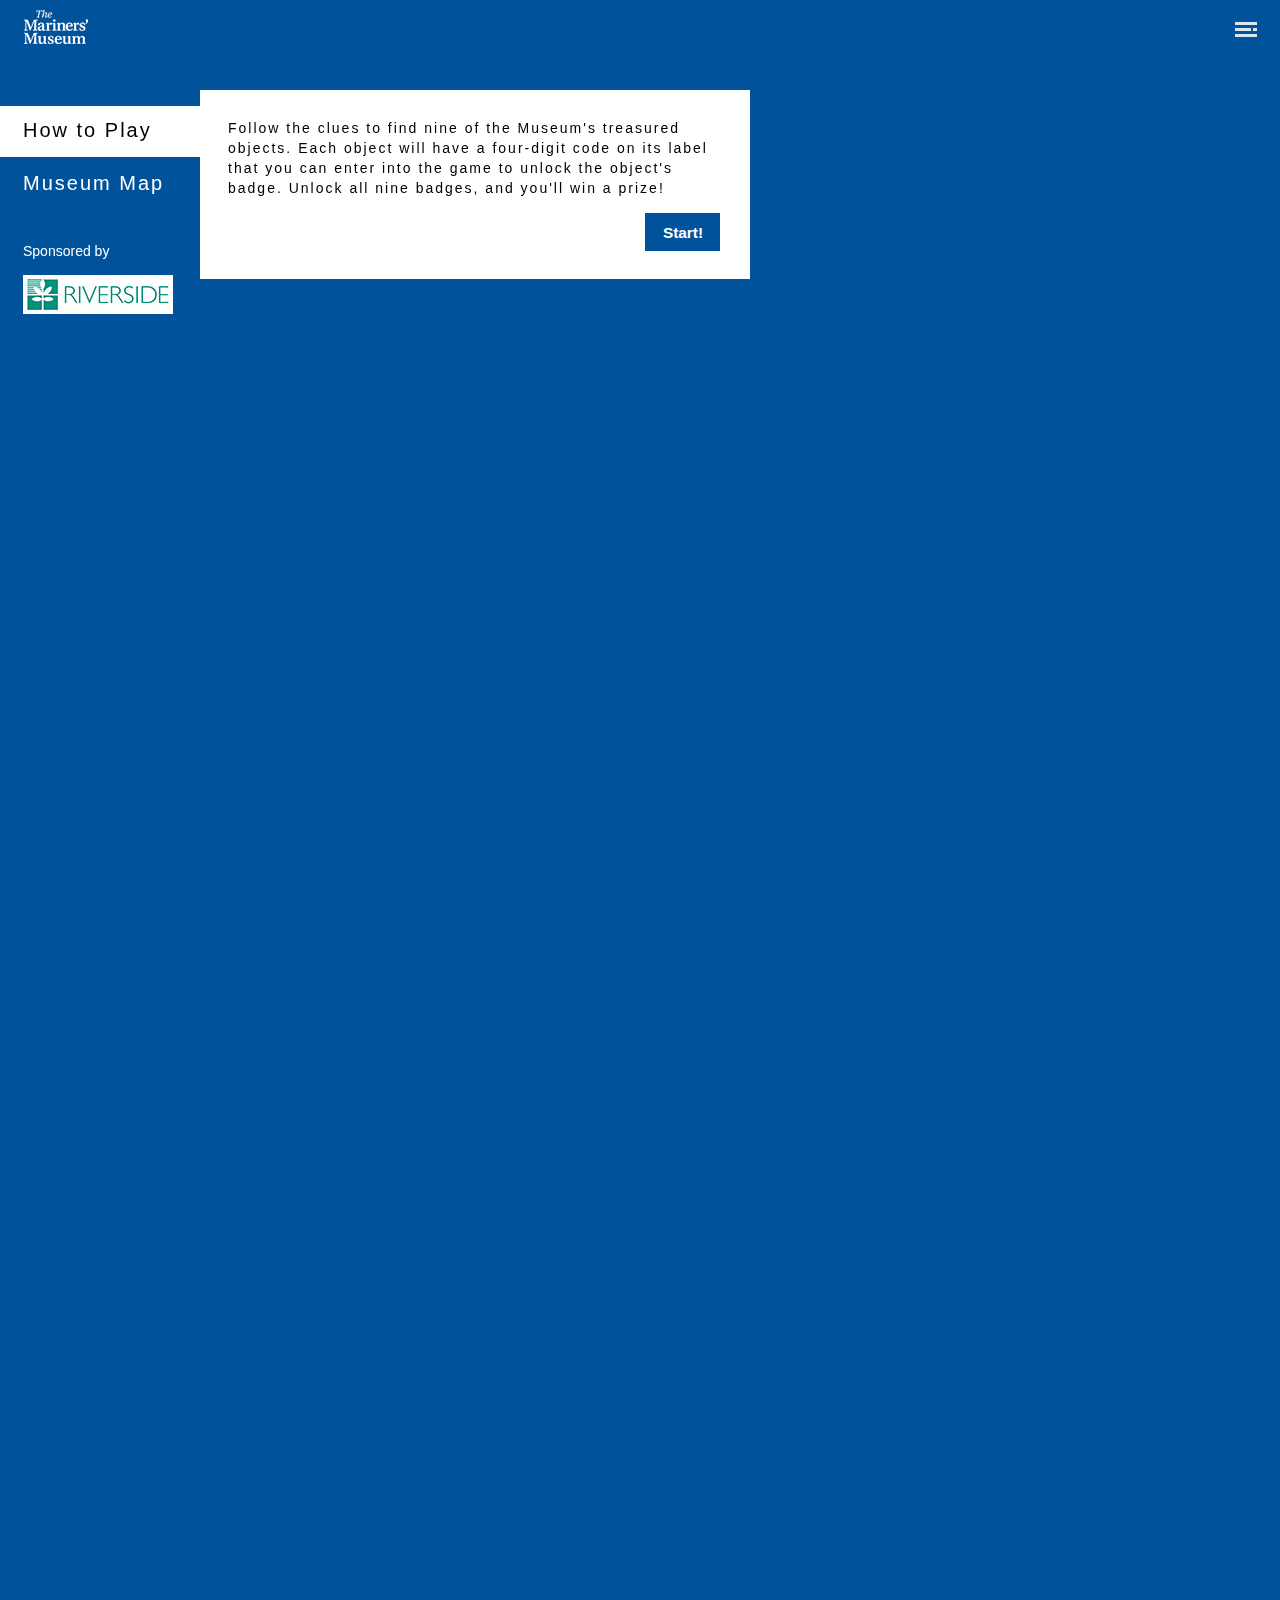
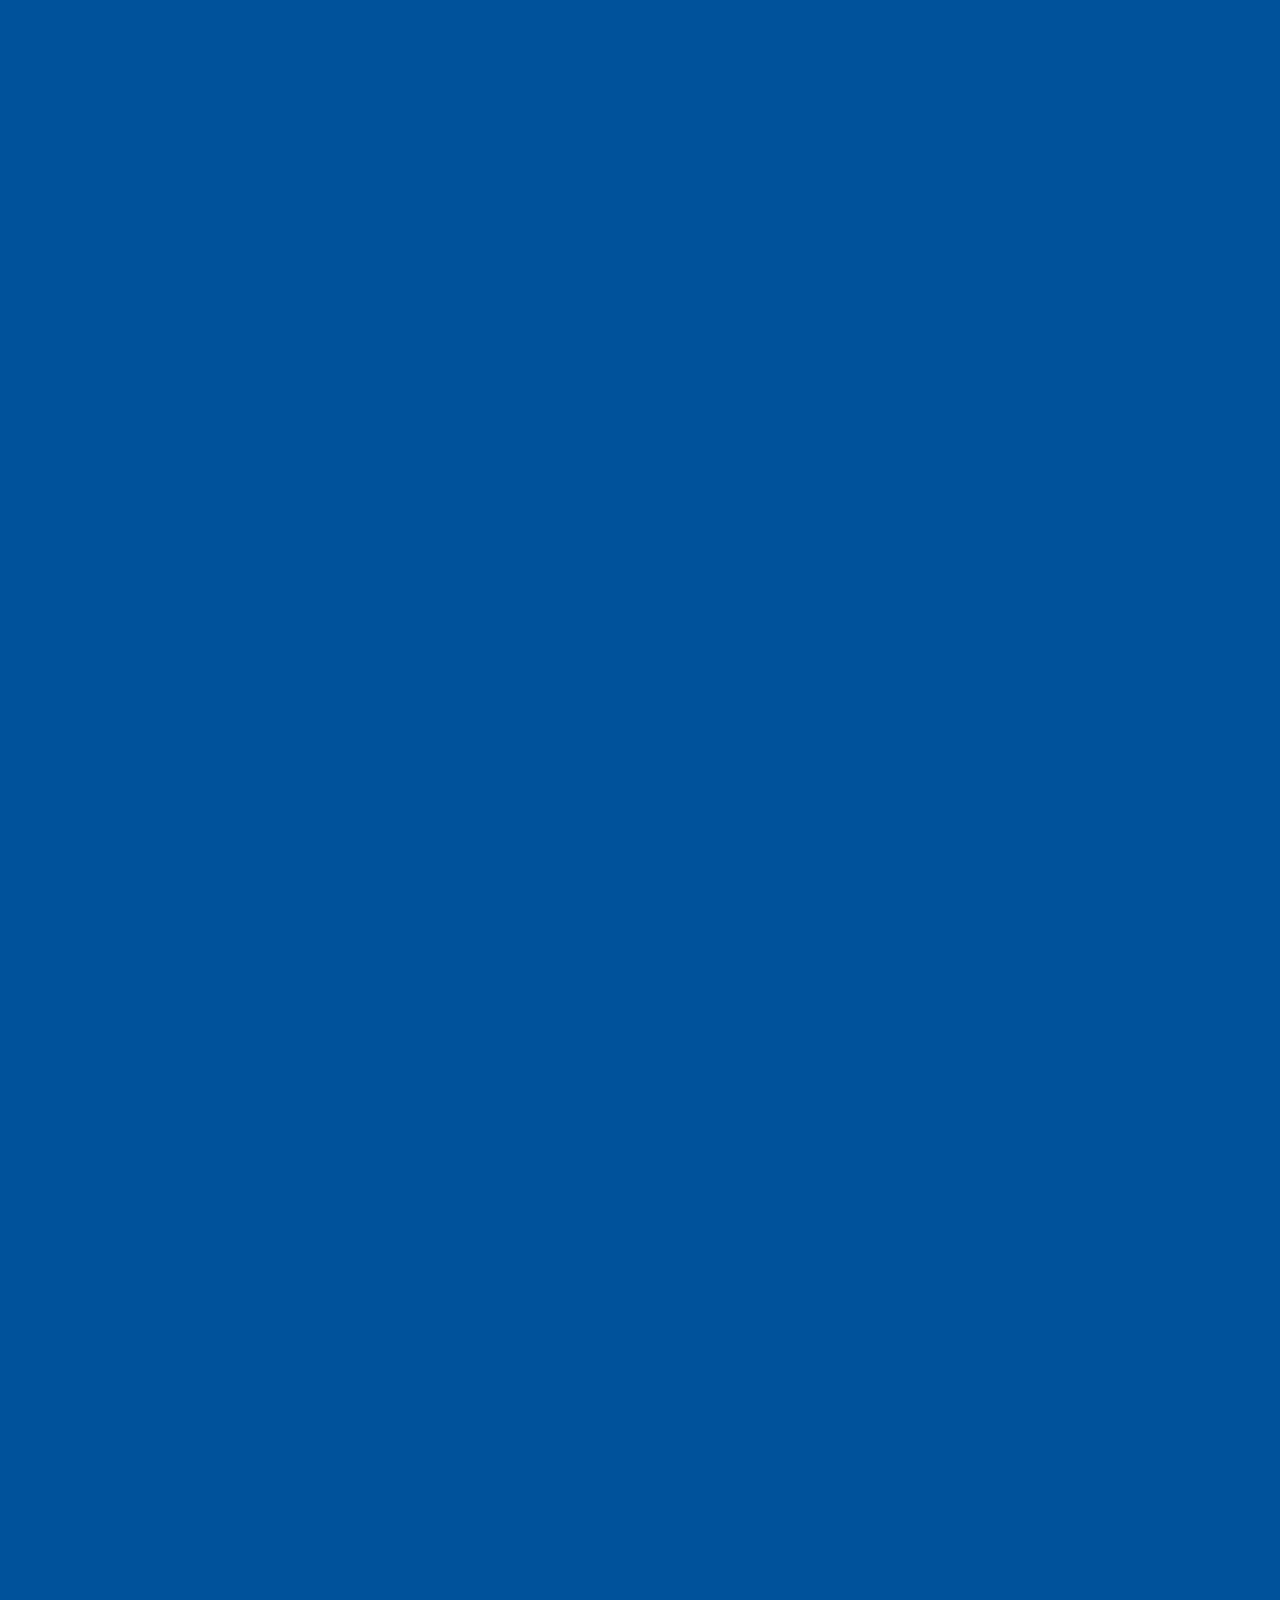
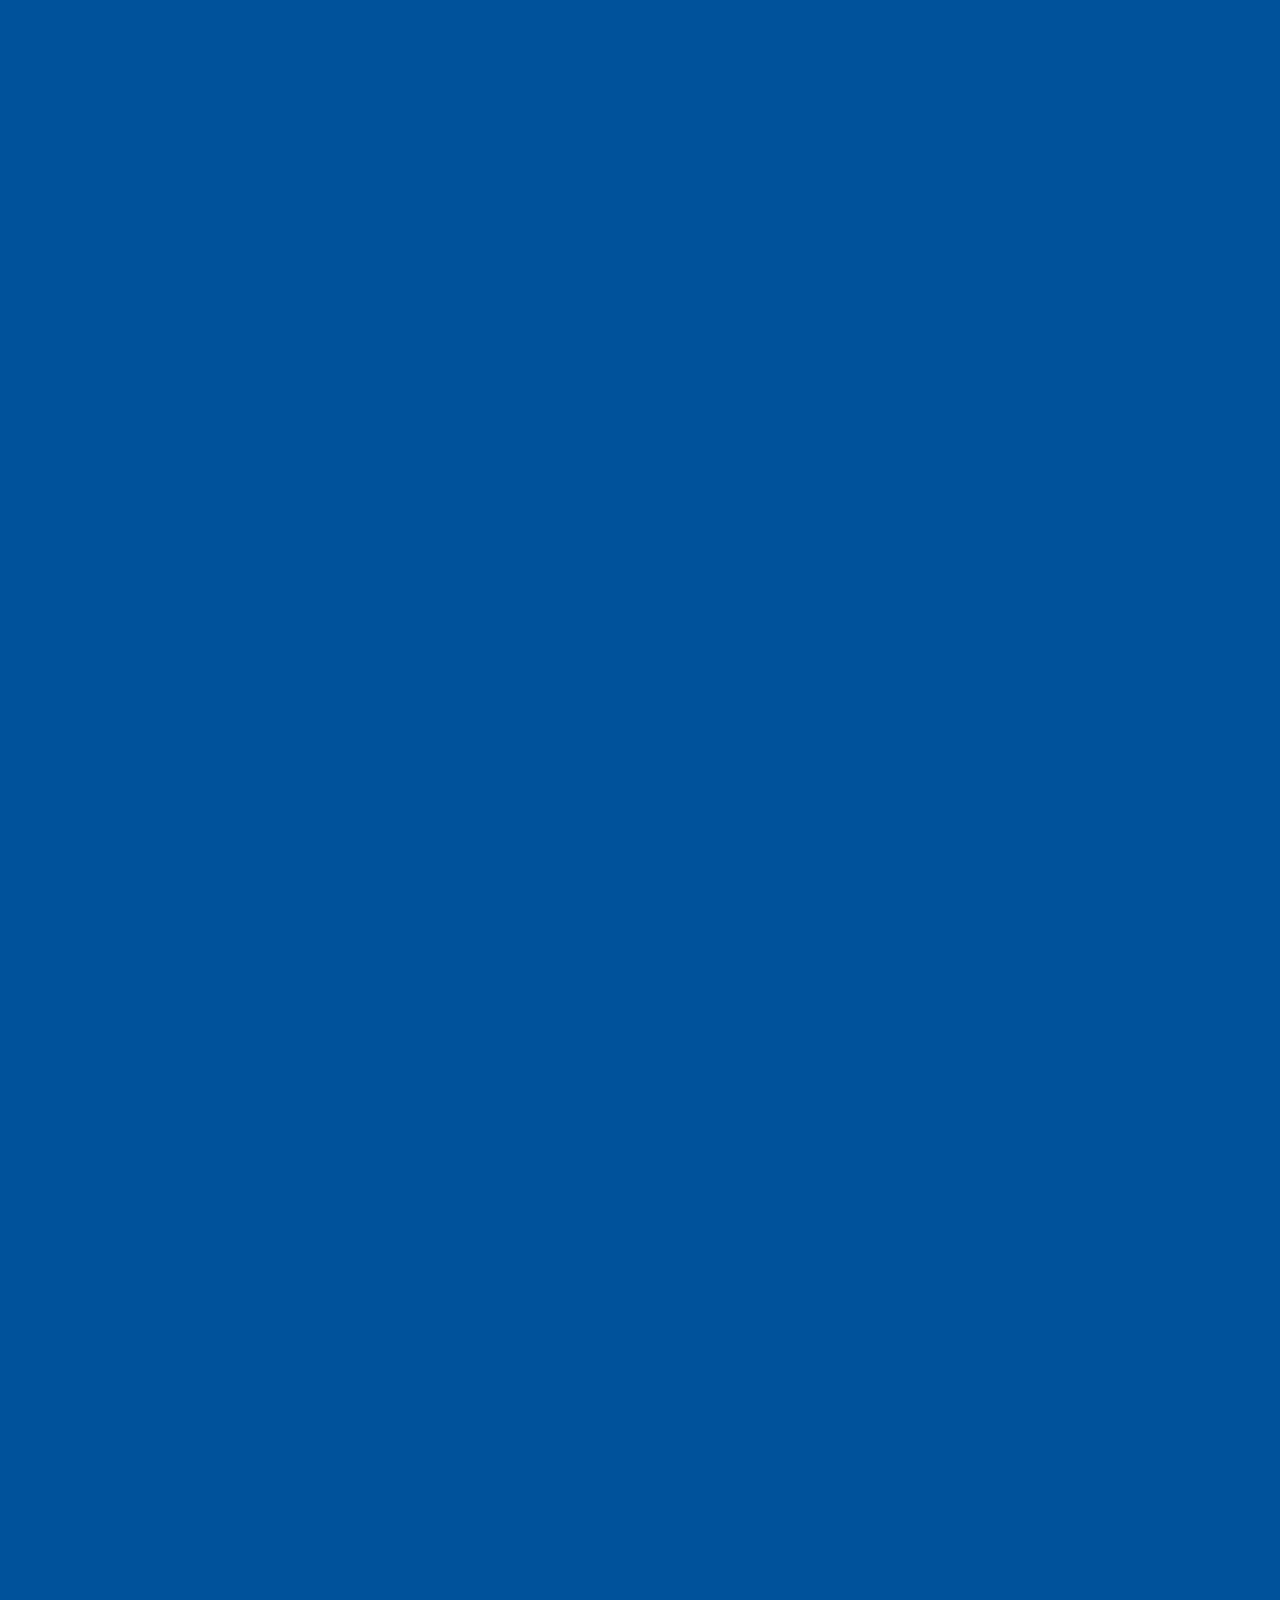
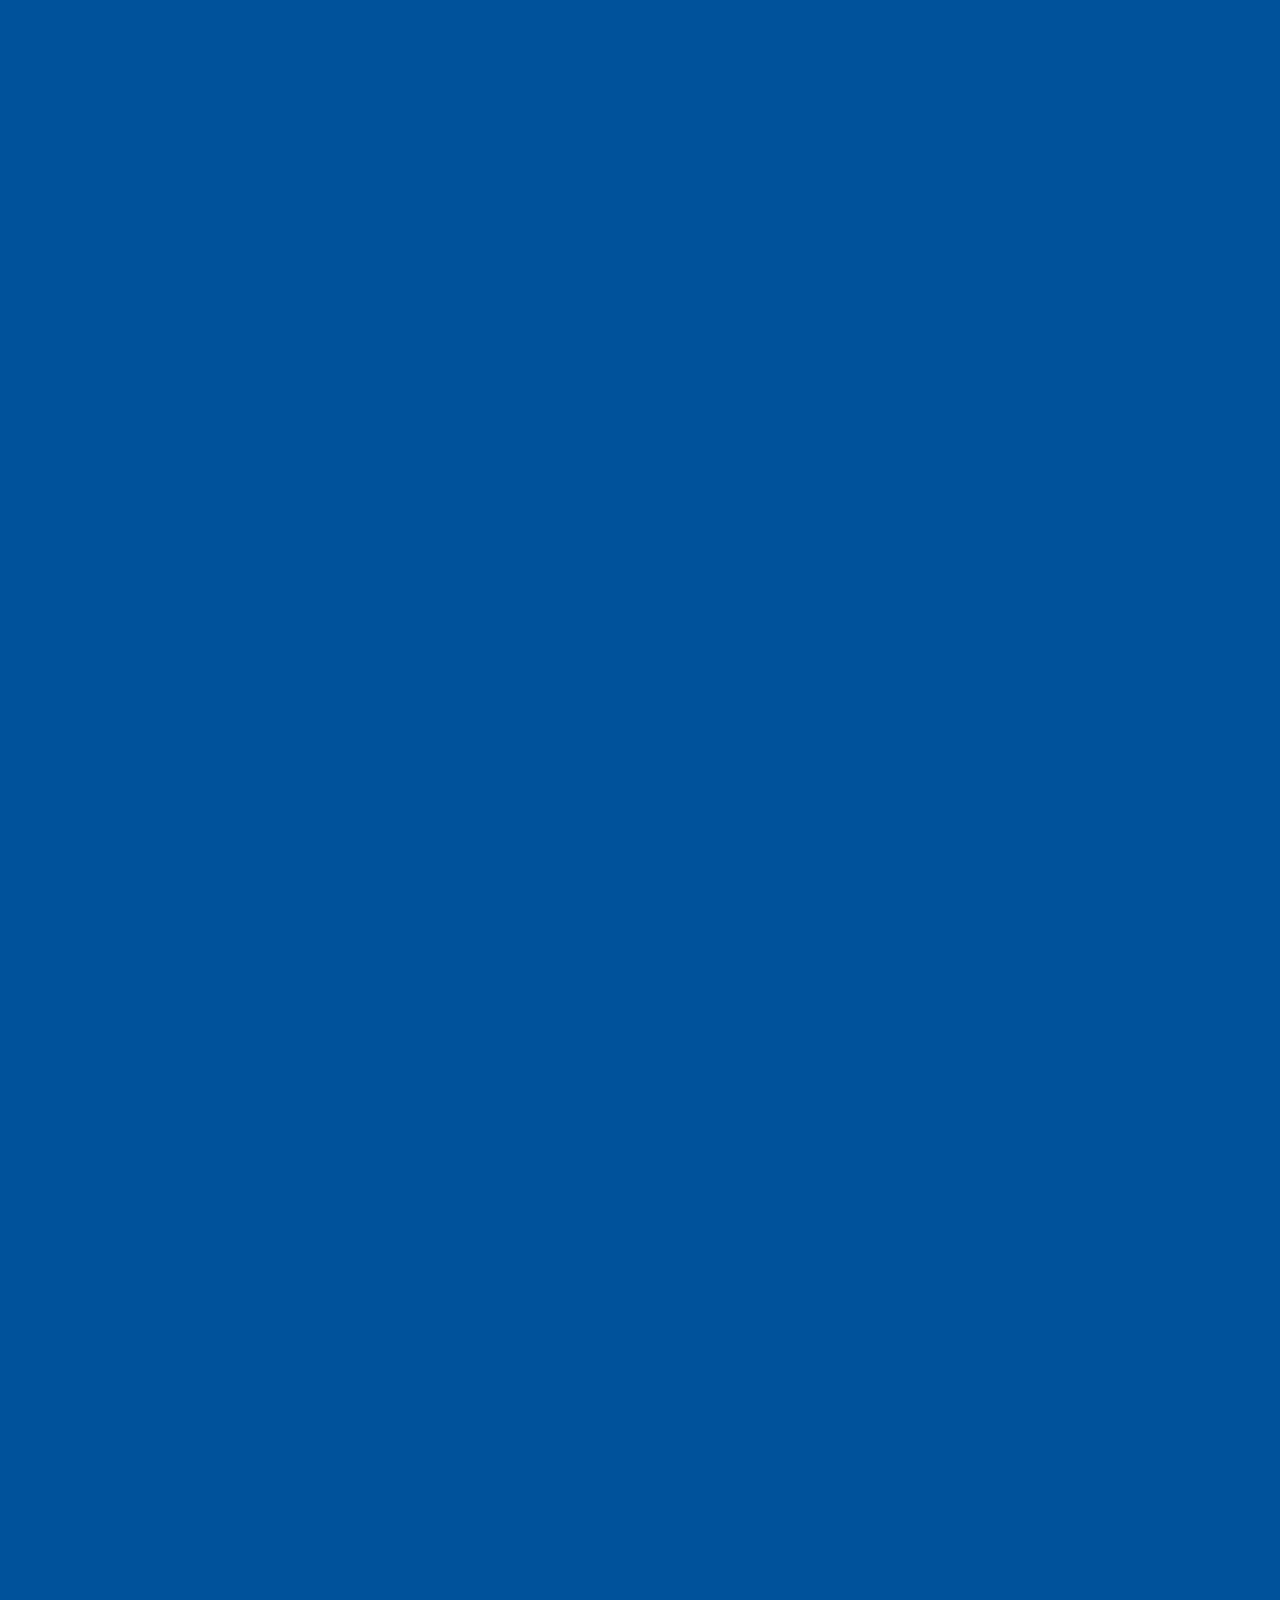
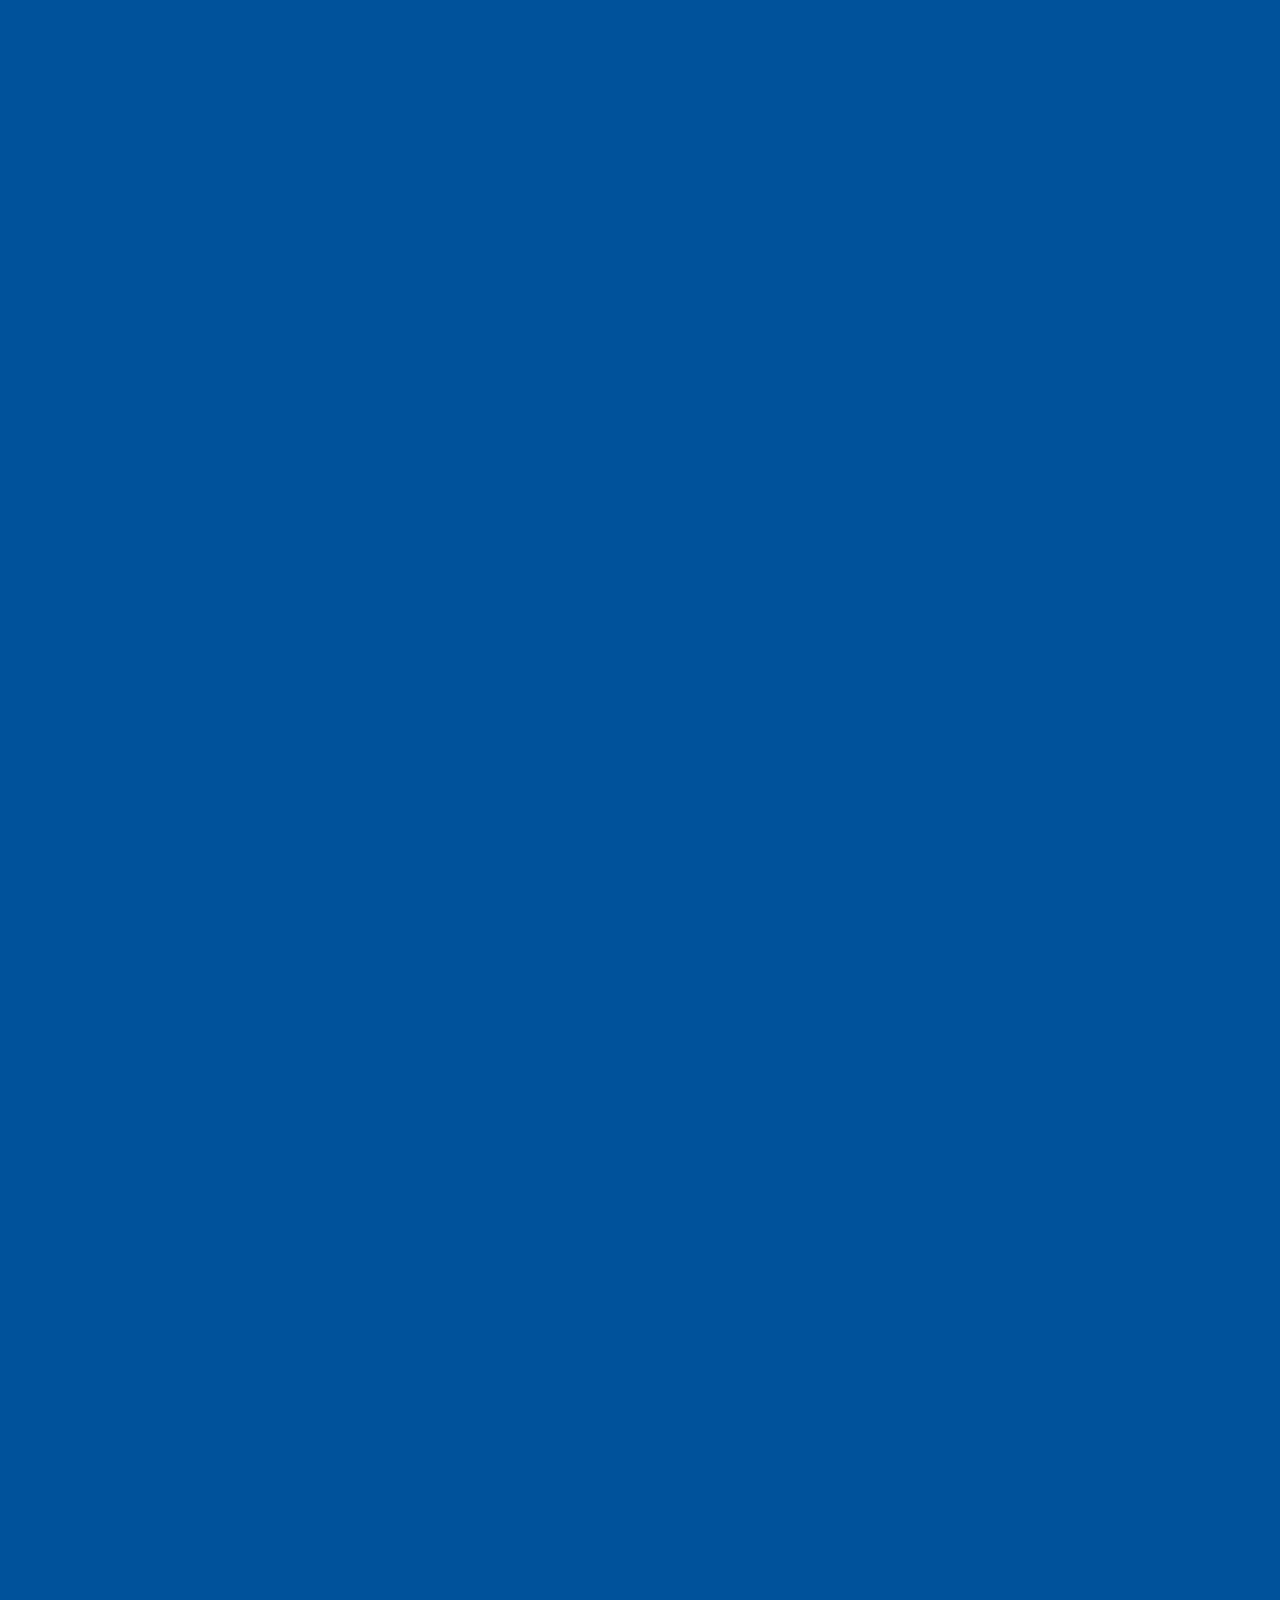
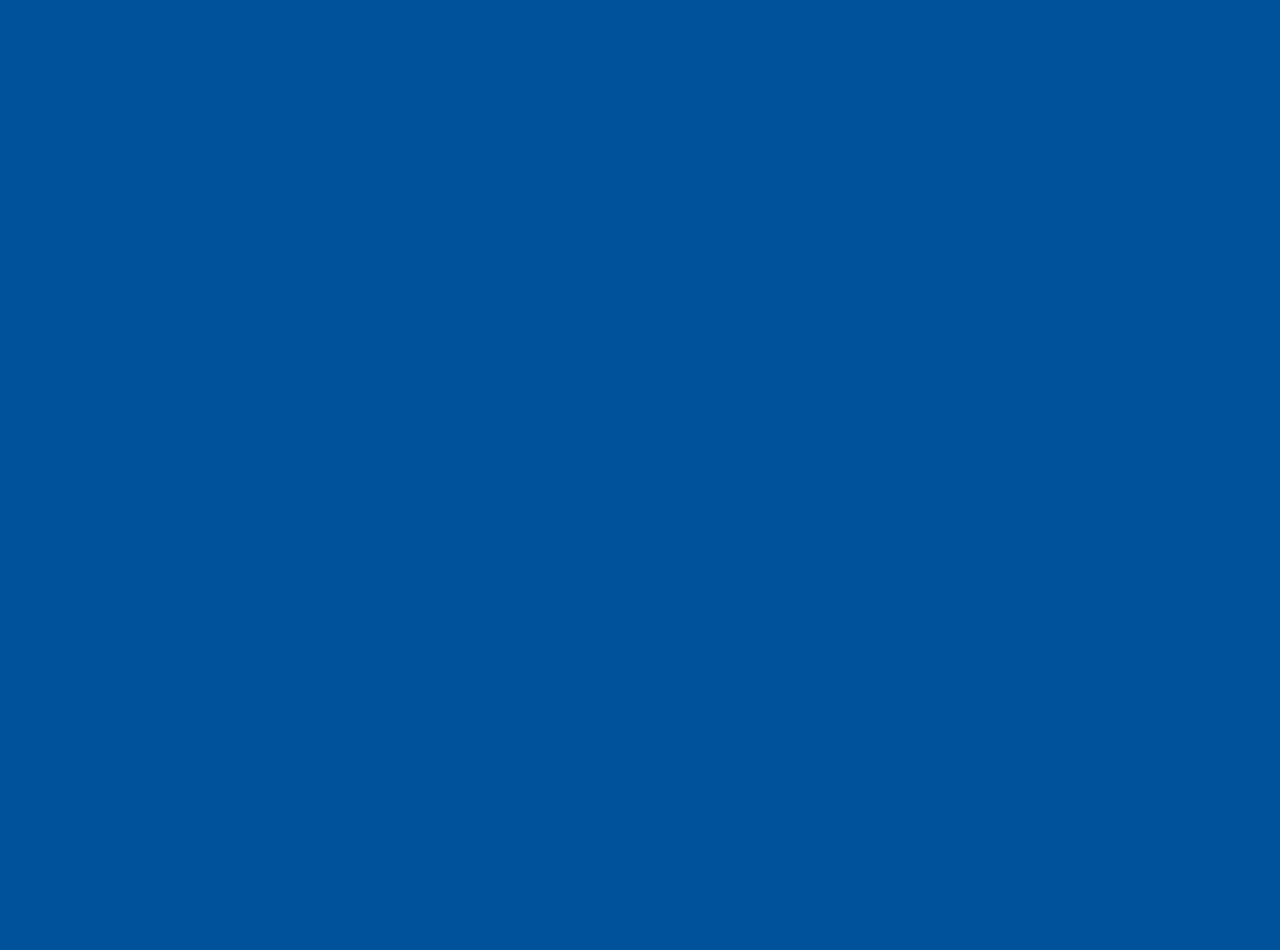
==== index.html @ b8a54d00 "Initial commit" ====
<!DOCTYPE html><html><head><meta content="text/html; charset=utf-8" http-equiv="content-type"><meta content="telephone=no" name="format-detection"><meta content="user-scalable=yes,initial-scale=1,maximum-scale=1,minimum-scale=1,width=device-width,height=device-height" name="viewport"><link href="css/app.min.css" rel="stylesheet" type="text/css"><script src="js/app-header.min.js" type="text/javascript"></script><title>Museum Explore 1.0</title></head><body><script src="js/app-body.min.js" type="text/javascript"></script><div id="bonfire-pageloader"><div class="bonfire-pageloader-icon"><svg version="1.1" xmlns="http://www.w3.org/2000/svg" xmlns:xlink="http://www.w3.org/1999/xlink" x="0px" y="0px" width="512px" height="512px" viewbox="0 0 512 512" enable-background="new 0 0 512 512" xml:space="preserve"><path id="loading-12-icon" d="M291,82.219c0,16.568-13.432,30-30,30s-30-13.432-30-30s13.432-30,30-30S291,65.65,291,82.219z
					 M261,404.781c-15.188,0-27.5,12.312-27.5,27.5s12.312,27.5,27.5,27.5s27.5-12.312,27.5-27.5S276.188,404.781,261,404.781z
					 M361.504,113.167c-4.142,7.173-13.314,9.631-20.487,5.489c-7.173-4.141-9.631-13.313-5.49-20.487
					c4.142-7.173,13.314-9.631,20.488-5.489C363.188,96.821,365.645,105.994,361.504,113.167z M188.484,382.851
					c-14.348-8.284-32.697-3.368-40.98,10.98c-8.285,14.349-3.367,32.696,10.98,40.981c14.35,8.283,32.697,3.367,40.98-10.981
					C207.75,409.482,202.834,391.135,188.484,382.851z M421.33,184.888c-8.368,4.831-19.07,1.965-23.901-6.404
					c-4.832-8.368-1.965-19.07,6.404-23.902c8.368-4.831,19.069-1.964,23.9,6.405C432.566,169.354,429.699,180.056,421.33,184.888z
					 M135.399,329.767c-8.285-14.35-26.633-19.266-40.982-10.982c-14.348,8.285-19.264,26.633-10.979,40.982
					c8.284,14.348,26.632,19.264,40.981,10.98C138.767,362.462,143.683,344.114,135.399,329.767z M436.031,277.249
					c-11.044,0-20-8.953-20-19.999c0-11.045,8.955-20.001,20.001-20.001c11.044,0,19.999,8.955,19.999,20.002
					C456.031,268.295,447.078,277.249,436.031,277.249z M115.97,257.251c-0.001-16.57-13.433-30.001-30.001-30.002
					c-16.568,0.001-29.999,13.432-30,30.002c0.001,16.566,13.433,29.998,30.001,30C102.538,287.249,115.969,273.817,115.97,257.251z
					 M401.333,364.248c-10.759-6.212-14.446-19.97-8.234-30.73c6.212-10.759,19.971-14.446,30.731-8.233
					c10.759,6.211,14.445,19.971,8.232,30.73C425.852,366.774,412.094,370.46,401.333,364.248z M135.398,184.736
					c8.285-14.352,3.368-32.698-10.98-40.983c-14.349-8.283-32.695-3.367-40.981,10.982c-8.282,14.348-3.366,32.696,10.981,40.981
					C108.768,204,127.115,199.082,135.398,184.736z M326.869,421.328c-6.902-11.953-2.807-27.242,9.148-34.145
					s27.243-2.806,34.146,9.149c6.902,11.954,2.806,27.243-9.15,34.145C349.059,437.381,333.771,433.284,326.869,421.328z
					 M188.482,131.649c14.352-8.286,19.266-26.633,10.982-40.982c-8.285-14.348-26.631-19.264-40.982-10.98
					c-14.346,8.285-19.264,26.633-10.98,40.982C155.787,135.017,174.137,139.932,188.482,131.649z"></svg></div><script>$(window).resize(function(){
					 resizenow();
				});
				function resizenow() {
					var browserwidth = $(window).width();
					var browserheight = $(window).height();
					$('.bonfire-pageloader-icon').css('right', ((browserwidth - $(".bonfire-pageloader-icon").width())/2)).css('top', ((browserheight - $(".bonfire-pageloader-icon").height())/2));
				};
				resizenow();</script></div><div id="header-bar"><div class="site-logo-wrapper"><div class="site-logo"><img src="images/logo.png"></div></div></div><div class="menu-wrapper"><div class="menu-button"></div></div><div id="menu"><ul id="menu-main-menu" class="menu"><li class="menu-item"><a href="#">How to Play<p>Follow the clues to find nine of the Museum's treasured objects. Each object will have a four-digit code on its label that you can enter into the game to unlock the object's badge. Unlock all nine badges, and you'll win a prize!<button class="ui-button ui-widget ui-state-default ui-corner-all ui-button-text-only ui-state-hover" onclick="startGame()"><span class="ui-button-text">Start!</span></button></p></a></li><li class="menu-item"><a href="#">Museum Map<p><img src="images/map.jpg" class="img-responsive"></p></a></li></ul><p>Sponsored by<br><img src="images/riverside-logo.jpg" class="img-responsive"></p></div><div id="menu-open-overlay"></div><div id="menu-open-background"><div class="menu-open-background"></div></div><div id="sitewrap"><div id="content"><div class="wrapper-outer"><div class="content-wrapper"><div class="container-fluid"><div id="quiz"></div></div></div></div></div></div><script src="js/app-footer.min.js" type="text/javascript"></script></body></html>
---- css/app.min.css ----
a,abbr,acronym,address,applet,article,aside,audio,b,big,blockquote,body,canvas,caption,center,cite,code,dd,del,details,dfn,div,dl,dt,em,embed,fieldset,figcaption,figure,footer,form,h1,h2,h3,h4,h5,h6,header,hgroup,html,i,iframe,img,ins,kbd,label,legend,li,mark,menu,nav,object,ol,output,p,pre,q,ruby,s,samp,section,small,span,strike,strong,sub,summary,sup,table,tbody,td,tfoot,th,thead,time,tr,tt,u,ul,var,video{margin:0;padding:0;border:0;font:inherit;vertical-align:baseline}article,aside,details,figcaption,figure,footer,header,hgroup,menu,nav,section{display:block}ol,ul{list-style:none}blockquote,q{quotes:none}blockquote:after,blockquote:before,q:after,q:before{content:'';content:none}/*!
 * Bootstrap v3.1.1 (http://getbootstrap.com)
 * Copyright 2011-2014 Twitter, Inc.
 * Licensed under MIT (https://github.com/twbs/bootstrap/blob/master/LICENSE)
 *//*! normalize.css v3.0.0 | MIT License | git.io/normalize */html{font-family:sans-serif;-ms-text-size-adjust:100%;-webkit-text-size-adjust:100%}body{margin:0}article,aside,details,figcaption,figure,footer,header,hgroup,main,nav,section,summary{display:block}audio,canvas,progress,video{display:inline-block;vertical-align:baseline}audio:not([controls]){display:none;height:0}[hidden],template{display:none}a{background:0 0}a:active,a:hover{outline:0}b,strong{font-weight:700}dfn{font-style:italic}h1{margin:.67em 0}mark{background:#ff0;color:#000}sub,sup{font-size:75%;line-height:0;position:relative;vertical-align:baseline}sup{top:-.5em}sub{bottom:-.25em}img{border:0}svg:not(:root){overflow:hidden}hr{-moz-box-sizing:content-box;box-sizing:content-box;height:0}pre{overflow:auto}code,kbd,pre,samp{font-size:1em}button,input,optgroup,select,textarea{color:inherit;font:inherit;margin:0}button{overflow:visible}button,select{text-transform:none}button,html input[type=button],input[type=reset],input[type=submit]{-webkit-appearance:button;cursor:pointer}button[disabled],html input[disabled]{cursor:default}button::-moz-focus-inner,input::-moz-focus-inner{border:0;padding:0}input[type=checkbox],input[type=radio]{box-sizing:border-box;padding:0}input[type=number]::-webkit-inner-spin-button,input[type=number]::-webkit-outer-spin-button{height:auto}input[type=search]::-webkit-search-cancel-button,input[type=search]::-webkit-search-decoration{-webkit-appearance:none}textarea{overflow:auto}optgroup{font-weight:700}table{border-collapse:collapse;border-spacing:0}td,th{padding:0}@media print{*{text-shadow:none!important;color:#000!important;background:0 0!important;box-shadow:none!important}a,a:visited{text-decoration:underline}a[href]:after{content:" (" attr(href) ")"}abbr[title]:after{content:" (" attr(title) ")"}a[href^="javascript:"]:after,a[href^="#"]:after{content:""}blockquote,pre{border:1px solid #999;page-break-inside:avoid}thead{display:table-header-group}img,tr{page-break-inside:avoid}img{max-width:100%!important}h2,h3,p{orphans:3;widows:3}h2,h3{page-break-after:avoid}select{background:#fff!important}.navbar{display:none}.table td,.table th{background-color:#fff!important}.btn>.caret,.dropup>.btn>.caret{border-top-color:#000!important}.label{border:1px solid #000}.table{border-collapse:collapse!important}.table-bordered td,.table-bordered th{border:1px solid #ddd!important}}*,:after,:before{-webkit-box-sizing:border-box;-moz-box-sizing:border-box;box-sizing:border-box}html{font-size:62.5%;-webkit-tap-highlight-color:transparent}body{line-height:1.42857143}button,input,select,textarea{font-family:inherit;font-size:inherit;line-height:inherit}a:focus,a:hover{color:#2a6496;text-decoration:underline}a:focus{outline:dotted thin;outline:-webkit-focus-ring-color auto 5px;outline-offset:-2px}figure{margin:0}img{vertical-align:middle}.carousel-inner>.item>a>img,.carousel-inner>.item>img,.img-responsive,.thumbnail a>img,.thumbnail>img{display:block;max-width:100%;height:auto}.img-rounded{border-radius:6px}.img-thumbnail{padding:4px;line-height:1.42857143;background-color:#fff;border:1px solid #ddd;border-radius:4px;-webkit-transition:all .2s ease-in-out;transition:all .2s ease-in-out;display:inline-block;max-width:100%;height:auto}.img-circle{border-radius:50%}hr{margin-top:20px;margin-bottom:20px;border:0;border-top:1px solid #eee}.sr-only{position:absolute;width:1px;height:1px;margin:-1px;padding:0;overflow:hidden;clip:rect(0,0,0,0);border:0}.h1,.h2,.h3,.h4,.h5,.h6,h1,h2,h3,h4,h5,h6{font-family:inherit;font-weight:500;line-height:1.1;color:inherit}.h1 .small,.h1 small,.h2 .small,.h2 small,.h3 .small,.h3 small,.h4 .small,.h4 small,.h5 .small,.h5 small,.h6 .small,.h6 small,h1 .small,h1 small,h2 .small,h2 small,h3 .small,h3 small,h4 .small,h4 small,h5 .small,h5 small,h6 .small,h6 small{font-weight:400;line-height:1;color:#999}.h1,.h2,.h3,h1,h2,h3{margin-top:20px;margin-bottom:10px}.h1 .small,.h1 small,.h2 .small,.h2 small,.h3 .small,.h3 small,h1 .small,h1 small,h2 .small,h2 small,h3 .small,h3 small{font-size:65%}.h4,.h5,.h6,h4,h5,h6{margin-top:10px;margin-bottom:10px}.h4 .small,.h4 small,.h5 .small,.h5 small,.h6 .small,.h6 small,h4 .small,h4 small,h5 .small,h5 small,h6 .small,h6 small{font-size:75%}.h1,h1{font-size:36px}.h2,h2{font-size:30px}.h3,h3{font-size:24px}.h4,h4{font-size:18px}.h5,h5{font-size:14px}.h6,h6{font-size:12px}.lead{margin-bottom:20px;font-size:16px;font-weight:200;line-height:1.4}@media (min-width:768px){.lead{font-size:21px}}.small,small{font-size:85%}cite{font-style:normal}.text-left{text-align:left}.text-right{text-align:right}.text-center{text-align:center}.text-justify{text-align:justify}.text-muted{color:#999}.text-primary{color:#428bca}a.text-primary:hover{color:#3071a9}.text-success{color:#3c763d}a.text-success:hover{color:#2b542c}.text-info{color:#31708f}a.text-info:hover{color:#245269}.text-warning{color:#8a6d3b}a.text-warning:hover{color:#66512c}.text-danger{color:#a94442}a.text-danger:hover{color:#843534}.bg-primary{color:#fff;background-color:#428bca}a.bg-primary:hover{background-color:#3071a9}.bg-success{background-color:#dff0d8}a.bg-success:hover{background-color:#c1e2b3}.bg-info{background-color:#d9edf7}a.bg-info:hover{background-color:#afd9ee}.bg-warning{background-color:#fcf8e3}a.bg-warning:hover{background-color:#f7ecb5}.bg-danger{background-color:#f2dede}a.bg-danger:hover{background-color:#e4b9b9}.page-header{padding-bottom:9px;margin:40px 0 20px;border-bottom:1px solid #eee}ol,ul{margin-top:0;margin-bottom:10px}ol ol,ol ul,ul ol,ul ul{margin-bottom:0}.list-unstyled{padding-left:0;list-style:none}.list-inline{padding-left:0;list-style:none;margin-left:-5px}.list-inline>li{display:inline-block;padding-left:5px;padding-right:5px}dl{margin-top:0;margin-bottom:20px}dd,dt{line-height:1.42857143}dt{font-weight:700}dd{margin-left:0}@media (min-width:768px){.dl-horizontal dt{float:left;width:160px;clear:left;text-align:right;overflow:hidden;text-overflow:ellipsis;white-space:nowrap}.dl-horizontal dd{margin-left:180px}}abbr[data-original-title],abbr[title]{cursor:help;border-bottom:1px dotted #999}.initialism{font-size:90%;text-transform:uppercase}blockquote{margin:0 0 20px;border-left:5px solid #eee}blockquote ol:last-child,blockquote p:last-child,blockquote ul:last-child{margin-bottom:0}blockquote .small,blockquote footer,blockquote small{display:block;font-size:80%;line-height:1.42857143;color:#999}blockquote .small:before,blockquote footer:before,blockquote small:before{content:'\2014 \00A0'}.blockquote-reverse,blockquote.pull-right{padding-right:15px;padding-left:0;border-right:5px solid #eee;border-left:0;text-align:right}.blockquote-reverse .small:before,.blockquote-reverse footer:before,.blockquote-reverse small:before,blockquote.pull-right .small:before,blockquote.pull-right footer:before,blockquote.pull-right small:before{content:''}.blockquote-reverse .small:after,.blockquote-reverse footer:after,.blockquote-reverse small:after,blockquote.pull-right .small:after,blockquote.pull-right footer:after,blockquote.pull-right small:after{content:'\00A0 \2014'}blockquote:after,blockquote:before{content:""}address{margin-bottom:20px;font-style:normal;line-height:1.42857143}code,kbd,pre,samp{font-family:Menlo,Monaco,Consolas,"Courier New",monospace}code{padding:2px 4px;font-size:90%;color:#c7254e;background-color:#f9f2f4;white-space:nowrap;border-radius:4px}kbd{padding:2px 4px;font-size:90%;color:#fff;background-color:#333;border-radius:3px;box-shadow:inset 0 -1px 0 rgba(0,0,0,.25)}pre{display:block;padding:9.5px;margin:0 0 10px;font-size:13px;line-height:1.42857143;word-break:break-all;word-wrap:break-word;color:#333;background-color:#f5f5f5;border:1px solid #ccc;border-radius:4px}pre code{padding:0;font-size:inherit;color:inherit;white-space:pre-wrap;background-color:transparent;border-radius:0}.pre-scrollable{max-height:340px;overflow-y:scroll}.container,.container-fluid{margin-right:auto;margin-left:auto;padding-left:15px;padding-right:15px}@media (min-width:768px){.container{width:750px}}@media (min-width:992px){.container{width:970px}}@media (min-width:1200px){.container{width:1170px}}.row{margin-left:-15px;margin-right:-15px}.col-lg-1,.col-lg-10,.col-lg-11,.col-lg-12,.col-lg-2,.col-lg-3,.col-lg-4,.col-lg-5,.col-lg-6,.col-lg-7,.col-lg-8,.col-lg-9,.col-md-1,.col-md-10,.col-md-11,.col-md-12,.col-md-2,.col-md-3,.col-md-4,.col-md-5,.col-md-6,.col-md-7,.col-md-8,.col-md-9,.col-sm-1,.col-sm-10,.col-sm-11,.col-sm-12,.col-sm-2,.col-sm-3,.col-sm-4,.col-sm-5,.col-sm-6,.col-sm-7,.col-sm-8,.col-sm-9,.col-xs-1,.col-xs-10,.col-xs-11,.col-xs-12,.col-xs-2,.col-xs-3,.col-xs-4,.col-xs-5,.col-xs-6,.col-xs-7,.col-xs-8,.col-xs-9{position:relative;min-height:1px;padding-left:15px;padding-right:15px}.col-xs-1,.col-xs-10,.col-xs-11,.col-xs-12,.col-xs-2,.col-xs-3,.col-xs-4,.col-xs-5,.col-xs-6,.col-xs-7,.col-xs-8,.col-xs-9{float:left}.col-xs-12{width:100%}.col-xs-11{width:91.66666667%}.col-xs-10{width:83.33333333%}.col-xs-9{width:75%}.col-xs-8{width:66.66666667%}.col-xs-7{width:58.33333333%}.col-xs-6{width:50%}.col-xs-5{width:41.66666667%}.col-xs-4{width:33.33333333%}.col-xs-3{width:25%}.col-xs-2{width:16.66666667%}.col-xs-1{width:8.33333333%}.col-xs-pull-12{right:100%}.col-xs-pull-11{right:91.66666667%}.col-xs-pull-10{right:83.33333333%}.col-xs-pull-9{right:75%}.col-xs-pull-8{right:66.66666667%}.col-xs-pull-7{right:58.33333333%}.col-xs-pull-6{right:50%}.col-xs-pull-5{right:41.66666667%}.col-xs-pull-4{right:33.33333333%}.col-xs-pull-3{right:25%}.col-xs-pull-2{right:16.66666667%}.col-xs-pull-1{right:8.33333333%}.col-xs-pull-0{right:0}.col-xs-push-12{left:100%}.col-xs-push-11{left:91.66666667%}.col-xs-push-10{left:83.33333333%}.col-xs-push-9{left:75%}.col-xs-push-8{left:66.66666667%}.col-xs-push-7{left:58.33333333%}.col-xs-push-6{left:50%}.col-xs-push-5{left:41.66666667%}.col-xs-push-4{left:33.33333333%}.col-xs-push-3{left:25%}.col-xs-push-2{left:16.66666667%}.col-xs-push-1{left:8.33333333%}.col-xs-push-0{left:0}.col-xs-offset-12{margin-left:100%}.col-xs-offset-11{margin-left:91.66666667%}.col-xs-offset-10{margin-left:83.33333333%}.col-xs-offset-9{margin-left:75%}.col-xs-offset-8{margin-left:66.66666667%}.col-xs-offset-7{margin-left:58.33333333%}.col-xs-offset-6{margin-left:50%}.col-xs-offset-5{margin-left:41.66666667%}.col-xs-offset-4{margin-left:33.33333333%}.col-xs-offset-3{margin-left:25%}.col-xs-offset-2{margin-left:16.66666667%}.col-xs-offset-1{margin-left:8.33333333%}.col-xs-offset-0{margin-left:0}@media (min-width:768px){.col-sm-1,.col-sm-10,.col-sm-11,.col-sm-12,.col-sm-2,.col-sm-3,.col-sm-4,.col-sm-5,.col-sm-6,.col-sm-7,.col-sm-8,.col-sm-9{float:left}.col-sm-12{width:100%}.col-sm-11{width:91.66666667%}.col-sm-10{width:83.33333333%}.col-sm-9{width:75%}.col-sm-8{width:66.66666667%}.col-sm-7{width:58.33333333%}.col-sm-6{width:50%}.col-sm-5{width:41.66666667%}.col-sm-4{width:33.33333333%}.col-sm-3{width:25%}.col-sm-2{width:16.66666667%}.col-sm-1{width:8.33333333%}.col-sm-pull-12{right:100%}.col-sm-pull-11{right:91.66666667%}.col-sm-pull-10{right:83.33333333%}.col-sm-pull-9{right:75%}.col-sm-pull-8{right:66.66666667%}.col-sm-pull-7{right:58.33333333%}.col-sm-pull-6{right:50%}.col-sm-pull-5{right:41.66666667%}.col-sm-pull-4{right:33.33333333%}.col-sm-pull-3{right:25%}.col-sm-pull-2{right:16.66666667%}.col-sm-pull-1{right:8.33333333%}.col-sm-pull-0{right:0}.col-sm-push-12{left:100%}.col-sm-push-11{left:91.66666667%}.col-sm-push-10{left:83.33333333%}.col-sm-push-9{left:75%}.col-sm-push-8{left:66.66666667%}.col-sm-push-7{left:58.33333333%}.col-sm-push-6{left:50%}.col-sm-push-5{left:41.66666667%}.col-sm-push-4{left:33.33333333%}.col-sm-push-3{left:25%}.col-sm-push-2{left:16.66666667%}.col-sm-push-1{left:8.33333333%}.col-sm-push-0{left:0}.col-sm-offset-12{margin-left:100%}.col-sm-offset-11{margin-left:91.66666667%}.col-sm-offset-10{margin-left:83.33333333%}.col-sm-offset-9{margin-left:75%}.col-sm-offset-8{margin-left:66.66666667%}.col-sm-offset-7{margin-left:58.33333333%}.col-sm-offset-6{margin-left:50%}.col-sm-offset-5{margin-left:41.66666667%}.col-sm-offset-4{margin-left:33.33333333%}.col-sm-offset-3{margin-left:25%}.col-sm-offset-2{margin-left:16.66666667%}.col-sm-offset-1{margin-left:8.33333333%}.col-sm-offset-0{margin-left:0}}@media (min-width:992px){.col-md-1,.col-md-10,.col-md-11,.col-md-12,.col-md-2,.col-md-3,.col-md-4,.col-md-5,.col-md-6,.col-md-7,.col-md-8,.col-md-9{float:left}.col-md-12{width:100%}.col-md-11{width:91.66666667%}.col-md-10{width:83.33333333%}.col-md-9{width:75%}.col-md-8{width:66.66666667%}.col-md-7{width:58.33333333%}.col-md-6{width:50%}.col-md-5{width:41.66666667%}.col-md-4{width:33.33333333%}.col-md-3{width:25%}.col-md-2{width:16.66666667%}.col-md-1{width:8.33333333%}.col-md-pull-12{right:100%}.col-md-pull-11{right:91.66666667%}.col-md-pull-10{right:83.33333333%}.col-md-pull-9{right:75%}.col-md-pull-8{right:66.66666667%}.col-md-pull-7{right:58.33333333%}.col-md-pull-6{right:50%}.col-md-pull-5{right:41.66666667%}.col-md-pull-4{right:33.33333333%}.col-md-pull-3{right:25%}.col-md-pull-2{right:16.66666667%}.col-md-pull-1{right:8.33333333%}.col-md-pull-0{right:0}.col-md-push-12{left:100%}.col-md-push-11{left:91.66666667%}.col-md-push-10{left:83.33333333%}.col-md-push-9{left:75%}.col-md-push-8{left:66.66666667%}.col-md-push-7{left:58.33333333%}.col-md-push-6{left:50%}.col-md-push-5{left:41.66666667%}.col-md-push-4{left:33.33333333%}.col-md-push-3{left:25%}.col-md-push-2{left:16.66666667%}.col-md-push-1{left:8.33333333%}.col-md-push-0{left:0}.col-md-offset-12{margin-left:100%}.col-md-offset-11{margin-left:91.66666667%}.col-md-offset-10{margin-left:83.33333333%}.col-md-offset-9{margin-left:75%}.col-md-offset-8{margin-left:66.66666667%}.col-md-offset-7{margin-left:58.33333333%}.col-md-offset-6{margin-left:50%}.col-md-offset-5{margin-left:41.66666667%}.col-md-offset-4{margin-left:33.33333333%}.col-md-offset-3{margin-left:25%}.col-md-offset-2{margin-left:16.66666667%}.col-md-offset-1{margin-left:8.33333333%}.col-md-offset-0{margin-left:0}}@media (min-width:1200px){.col-lg-1,.col-lg-10,.col-lg-11,.col-lg-12,.col-lg-2,.col-lg-3,.col-lg-4,.col-lg-5,.col-lg-6,.col-lg-7,.col-lg-8,.col-lg-9{float:left}.col-lg-12{width:100%}.col-lg-11{width:91.66666667%}.col-lg-10{width:83.33333333%}.col-lg-9{width:75%}.col-lg-8{width:66.66666667%}.col-lg-7{width:58.33333333%}.col-lg-6{width:50%}.col-lg-5{width:41.66666667%}.col-lg-4{width:33.33333333%}.col-lg-3{width:25%}.col-lg-2{width:16.66666667%}.col-lg-1{width:8.33333333%}.col-lg-pull-12{right:100%}.col-lg-pull-11{right:91.66666667%}.col-lg-pull-10{right:83.33333333%}.col-lg-pull-9{right:75%}.col-lg-pull-8{right:66.66666667%}.col-lg-pull-7{right:58.33333333%}.col-lg-pull-6{right:50%}.col-lg-pull-5{right:41.66666667%}.col-lg-pull-4{right:33.33333333%}.col-lg-pull-3{right:25%}.col-lg-pull-2{right:16.66666667%}.col-lg-pull-1{right:8.33333333%}.col-lg-pull-0{right:0}.col-lg-push-12{left:100%}.col-lg-push-11{left:91.66666667%}.col-lg-push-10{left:83.33333333%}.col-lg-push-9{left:75%}.col-lg-push-8{left:66.66666667%}.col-lg-push-7{left:58.33333333%}.col-lg-push-6{left:50%}.col-lg-push-5{left:41.66666667%}.col-lg-push-4{left:33.33333333%}.col-lg-push-3{left:25%}.col-lg-push-2{left:16.66666667%}.col-lg-push-1{left:8.33333333%}.col-lg-push-0{left:0}.col-lg-offset-12{margin-left:100%}.col-lg-offset-11{margin-left:91.66666667%}.col-lg-offset-10{margin-left:83.33333333%}.col-lg-offset-9{margin-left:75%}.col-lg-offset-8{margin-left:66.66666667%}.col-lg-offset-7{margin-left:58.33333333%}.col-lg-offset-6{margin-left:50%}.col-lg-offset-5{margin-left:41.66666667%}.col-lg-offset-4{margin-left:33.33333333%}.col-lg-offset-3{margin-left:25%}.col-lg-offset-2{margin-left:16.66666667%}.col-lg-offset-1{margin-left:8.33333333%}.col-lg-offset-0{margin-left:0}}table{max-width:100%;background-color:transparent}th{text-align:left}.table{width:100%;margin-bottom:20px}.table>tbody>tr>td,.table>tbody>tr>th,.table>tfoot>tr>td,.table>tfoot>tr>th,.table>thead>tr>td,.table>thead>tr>th{padding:8px;line-height:1.42857143;vertical-align:top;border-top:1px solid #ddd}.table>thead>tr>th{vertical-align:bottom;border-bottom:2px solid #ddd}.table>caption+thead>tr:first-child>td,.table>caption+thead>tr:first-child>th,.table>colgroup+thead>tr:first-child>td,.table>colgroup+thead>tr:first-child>th,.table>thead:first-child>tr:first-child>td,.table>thead:first-child>tr:first-child>th{border-top:0}.table>tbody+tbody{border-top:2px solid #ddd}.table .table{background-color:#fff}.table-condensed>tbody>tr>td,.table-condensed>tbody>tr>th,.table-condensed>tfoot>tr>td,.table-condensed>tfoot>tr>th,.table-condensed>thead>tr>td,.table-condensed>thead>tr>th{padding:5px}.table-bordered,.table-bordered>tbody>tr>td,.table-bordered>tbody>tr>th,.table-bordered>tfoot>tr>td,.table-bordered>tfoot>tr>th,.table-bordered>thead>tr>td,.table-bordered>thead>tr>th{border:1px solid #ddd}.table-bordered>thead>tr>td,.table-bordered>thead>tr>th{border-bottom-width:2px}.table-striped>tbody>tr:nth-child(odd)>td,.table-striped>tbody>tr:nth-child(odd)>th{background-color:#f9f9f9}.table-hover>tbody>tr:hover>td,.table-hover>tbody>tr:hover>th{background-color:#f5f5f5}table col[class*=col-]{position:static;float:none;display:table-column}table td[class*=col-],table th[class*=col-]{position:static;float:none;display:table-cell}.table>tbody>tr.active>td,.table>tbody>tr.active>th,.table>tbody>tr>td.active,.table>tbody>tr>th.active,.table>tfoot>tr.active>td,.table>tfoot>tr.active>th,.table>tfoot>tr>td.active,.table>tfoot>tr>th.active,.table>thead>tr.active>td,.table>thead>tr.active>th,.table>thead>tr>td.active,.table>thead>tr>th.active{background-color:#f5f5f5}.table-hover>tbody>tr.active:hover>td,.table-hover>tbody>tr.active:hover>th,.table-hover>tbody>tr>td.active:hover,.table-hover>tbody>tr>th.active:hover{background-color:#e8e8e8}.table>tbody>tr.success>td,.table>tbody>tr.success>th,.table>tbody>tr>td.success,.table>tbody>tr>th.success,.table>tfoot>tr.success>td,.table>tfoot>tr.success>th,.table>tfoot>tr>td.success,.table>tfoot>tr>th.success,.table>thead>tr.success>td,.table>thead>tr.success>th,.table>thead>tr>td.success,.table>thead>tr>th.success{background-color:#dff0d8}.table-hover>tbody>tr.success:hover>td,.table-hover>tbody>tr.success:hover>th,.table-hover>tbody>tr>td.success:hover,.table-hover>tbody>tr>th.success:hover{background-color:#d0e9c6}.table>tbody>tr.info>td,.table>tbody>tr.info>th,.table>tbody>tr>td.info,.table>tbody>tr>th.info,.table>tfoot>tr.info>td,.table>tfoot>tr.info>th,.table>tfoot>tr>td.info,.table>tfoot>tr>th.info,.table>thead>tr.info>td,.table>thead>tr.info>th,.table>thead>tr>td.info,.table>thead>tr>th.info{background-color:#d9edf7}.table-hover>tbody>tr.info:hover>td,.table-hover>tbody>tr.info:hover>th,.table-hover>tbody>tr>td.info:hover,.table-hover>tbody>tr>th.info:hover{background-color:#c4e3f3}.table>tbody>tr.warning>td,.table>tbody>tr.warning>th,.table>tbody>tr>td.warning,.table>tbody>tr>th.warning,.table>tfoot>tr.warning>td,.table>tfoot>tr.warning>th,.table>tfoot>tr>td.warning,.table>tfoot>tr>th.warning,.table>thead>tr.warning>td,.table>thead>tr.warning>th,.table>thead>tr>td.warning,.table>thead>tr>th.warning{background-color:#fcf8e3}.table-hover>tbody>tr.warning:hover>td,.table-hover>tbody>tr.warning:hover>th,.table-hover>tbody>tr>td.warning:hover,.table-hover>tbody>tr>th.warning:hover{background-color:#faf2cc}.table>tbody>tr.danger>td,.table>tbody>tr.danger>th,.table>tbody>tr>td.danger,.table>tbody>tr>th.danger,.table>tfoot>tr.danger>td,.table>tfoot>tr.danger>th,.table>tfoot>tr>td.danger,.table>tfoot>tr>th.danger,.table>thead>tr.danger>td,.table>thead>tr.danger>th,.table>thead>tr>td.danger,.table>thead>tr>th.danger{background-color:#f2dede}.table-hover>tbody>tr.danger:hover>td,.table-hover>tbody>tr.danger:hover>th,.table-hover>tbody>tr>td.danger:hover,.table-hover>tbody>tr>th.danger:hover{background-color:#ebcccc}@media (max-width:767px){.table-responsive{width:100%;margin-bottom:15px;overflow-y:hidden;overflow-x:scroll;-ms-overflow-style:-ms-autohiding-scrollbar;border:1px solid #ddd;-webkit-overflow-scrolling:touch}.table-responsive>.table{margin-bottom:0}.table-responsive>.table>tbody>tr>td,.table-responsive>.table>tbody>tr>th,.table-responsive>.table>tfoot>tr>td,.table-responsive>.table>tfoot>tr>th,.table-responsive>.table>thead>tr>td,.table-responsive>.table>thead>tr>th{white-space:nowrap}.table-responsive>.table-bordered{border:0}.table-responsive>.table-bordered>tbody>tr>td:first-child,.table-responsive>.table-bordered>tbody>tr>th:first-child,.table-responsive>.table-bordered>tfoot>tr>td:first-child,.table-responsive>.table-bordered>tfoot>tr>th:first-child,.table-responsive>.table-bordered>thead>tr>td:first-child,.table-responsive>.table-bordered>thead>tr>th:first-child{border-left:0}.table-responsive>.table-bordered>tbody>tr>td:last-child,.table-responsive>.table-bordered>tbody>tr>th:last-child,.table-responsive>.table-bordered>tfoot>tr>td:last-child,.table-responsive>.table-bordered>tfoot>tr>th:last-child,.table-responsive>.table-bordered>thead>tr>td:last-child,.table-responsive>.table-bordered>thead>tr>th:last-child{border-right:0}.table-responsive>.table-bordered>tbody>tr:last-child>td,.table-responsive>.table-bordered>tbody>tr:last-child>th,.table-responsive>.table-bordered>tfoot>tr:last-child>td,.table-responsive>.table-bordered>tfoot>tr:last-child>th{border-bottom:0}}fieldset{padding:0;margin:0;border:0;min-width:0}legend{display:block;width:100%;padding:0;margin-bottom:20px;font-size:21px;line-height:inherit;color:#333;border:0;border-bottom:1px solid #e5e5e5}label{display:inline-block;margin-bottom:5px;font-weight:700}input[type=search]{-webkit-box-sizing:border-box;-moz-box-sizing:border-box;box-sizing:border-box}input[type=checkbox],input[type=radio]{margin:4px 0 0;line-height:normal}input[type=file]{display:block}input[type=range]{display:block;width:100%}select[multiple],select[size]{height:auto}input[type=checkbox]:focus,input[type=file]:focus,input[type=radio]:focus{outline:dotted thin;outline:-webkit-focus-ring-color auto 5px;outline-offset:-2px}output{display:block;padding-top:7px;font-size:14px;line-height:1.42857143;color:#555}.form-control{display:block;width:100%;height:34px;padding:6px 12px;font-size:14px;line-height:1.42857143;color:#555;background-color:#fff;background-image:none;border:1px solid #ccc;border-radius:4px;-webkit-box-shadow:inset 0 1px 1px rgba(0,0,0,.075);box-shadow:inset 0 1px 1px rgba(0,0,0,.075);-webkit-transition:border-color ease-in-out .15s,box-shadow ease-in-out .15s;transition:border-color ease-in-out .15s,box-shadow ease-in-out .15s}.form-control:focus{border-color:#66afe9;outline:0;-webkit-box-shadow:inset 0 1px 1px rgba(0,0,0,.075),0 0 8px rgba(102,175,233,.6);box-shadow:inset 0 1px 1px rgba(0,0,0,.075),0 0 8px rgba(102,175,233,.6)}.form-control::-moz-placeholder{color:#999;opacity:1}.form-control:-ms-input-placeholder{color:#999}.form-control::-webkit-input-placeholder{color:#999}.form-control[disabled],.form-control[readonly],fieldset[disabled] .form-control{cursor:not-allowed;background-color:#eee;opacity:1}textarea.form-control{height:auto}input[type=search]{-webkit-appearance:none}input[type=date]{line-height:34px}.form-group{margin-bottom:15px}.checkbox,.radio{display:block;min-height:20px;margin-top:10px;margin-bottom:10px;padding-left:20px}.checkbox label,.radio label{display:inline;font-weight:400;cursor:pointer}.checkbox input[type=checkbox],.checkbox-inline input[type=checkbox],.radio input[type=radio],.radio-inline input[type=radio]{float:left;margin-left:-20px}.checkbox+.checkbox,.radio+.radio{margin-top:-5px}.checkbox-inline,.radio-inline{display:inline-block;padding-left:20px;margin-bottom:0;vertical-align:middle;font-weight:400;cursor:pointer}.checkbox-inline+.checkbox-inline,.radio-inline+.radio-inline{margin-top:0;margin-left:10px}.checkbox-inline[disabled],.checkbox[disabled],.radio-inline[disabled],.radio[disabled],fieldset[disabled] .checkbox,fieldset[disabled] .checkbox-inline,fieldset[disabled] .radio,fieldset[disabled] .radio-inline,fieldset[disabled] input[type=checkbox],fieldset[disabled] input[type=radio],input[type=checkbox][disabled],input[type=radio][disabled]{cursor:not-allowed}.input-sm{height:30px;padding:5px 10px;font-size:12px;line-height:1.5;border-radius:3px}select.input-sm{height:30px;line-height:30px}select[multiple].input-sm,textarea.input-sm{height:auto}.input-lg{height:46px;padding:10px 16px;font-size:18px;line-height:1.33;border-radius:6px}select.input-lg{height:46px;line-height:46px}select[multiple].input-lg,textarea.input-lg{height:auto}.has-feedback{position:relative}.has-feedback .form-control{padding-right:42.5px}.has-feedback .form-control-feedback{position:absolute;top:25px;right:0;display:block;width:34px;height:34px;line-height:34px;text-align:center}.has-success .checkbox,.has-success .checkbox-inline,.has-success .control-label,.has-success .help-block,.has-success .radio,.has-success .radio-inline{color:#3c763d}.has-success .form-control{border-color:#3c763d;-webkit-box-shadow:inset 0 1px 1px rgba(0,0,0,.075);box-shadow:inset 0 1px 1px rgba(0,0,0,.075)}.has-success .form-control:focus{border-color:#2b542c;-webkit-box-shadow:inset 0 1px 1px rgba(0,0,0,.075),0 0 6px #67b168;box-shadow:inset 0 1px 1px rgba(0,0,0,.075),0 0 6px #67b168}.has-success .input-group-addon{color:#3c763d;border-color:#3c763d;background-color:#dff0d8}.has-success .form-control-feedback{color:#3c763d}.has-warning .checkbox,.has-warning .checkbox-inline,.has-warning .control-label,.has-warning .help-block,.has-warning .radio,.has-warning .radio-inline{color:#8a6d3b}.has-warning .form-control{border-color:#8a6d3b;-webkit-box-shadow:inset 0 1px 1px rgba(0,0,0,.075);box-shadow:inset 0 1px 1px rgba(0,0,0,.075)}.has-warning .form-control:focus{border-color:#66512c;-webkit-box-shadow:inset 0 1px 1px rgba(0,0,0,.075),0 0 6px #c0a16b;box-shadow:inset 0 1px 1px rgba(0,0,0,.075),0 0 6px #c0a16b}.has-warning .input-group-addon{color:#8a6d3b;border-color:#8a6d3b;background-color:#fcf8e3}.has-warning .form-control-feedback{color:#8a6d3b}.has-error .checkbox,.has-error .checkbox-inline,.has-error .control-label,.has-error .help-block,.has-error .radio,.has-error .radio-inline{color:#a94442}.has-error .form-control{border-color:#a94442;-webkit-box-shadow:inset 0 1px 1px rgba(0,0,0,.075);box-shadow:inset 0 1px 1px rgba(0,0,0,.075)}.has-error .form-control:focus{border-color:#843534;-webkit-box-shadow:inset 0 1px 1px rgba(0,0,0,.075),0 0 6px #ce8483;box-shadow:inset 0 1px 1px rgba(0,0,0,.075),0 0 6px #ce8483}.has-error .input-group-addon{color:#a94442;border-color:#a94442;background-color:#f2dede}.has-error .form-control-feedback{color:#a94442}.form-control-static{margin-bottom:0}.help-block{display:block;margin-top:5px;margin-bottom:10px;color:#737373}@media (min-width:768px){.form-inline .form-group{display:inline-block;margin-bottom:0;vertical-align:middle}.form-inline .form-control{display:inline-block;width:auto;vertical-align:middle}.form-inline .input-group>.form-control{width:100%}.form-inline .control-label{margin-bottom:0;vertical-align:middle}.form-inline .checkbox,.form-inline .radio{display:inline-block;margin-top:0;margin-bottom:0;padding-left:0;vertical-align:middle}.form-inline .checkbox input[type=checkbox],.form-inline .radio input[type=radio]{float:none;margin-left:0}.form-inline .has-feedback .form-control-feedback{top:0}}.form-horizontal .checkbox,.form-horizontal .checkbox-inline,.form-horizontal .control-label,.form-horizontal .radio,.form-horizontal .radio-inline{margin-top:0;margin-bottom:0;padding-top:7px}.form-horizontal .checkbox,.form-horizontal .radio{min-height:27px}.form-horizontal .form-group{margin-left:-15px;margin-right:-15px}.form-horizontal .form-control-static{padding-top:7px}@media (min-width:768px){.form-horizontal .control-label{text-align:right}}.form-horizontal .has-feedback .form-control-feedback{top:0;right:15px}.btn{display:inline-block;margin-bottom:0;font-weight:400;text-align:center;vertical-align:middle;cursor:pointer;background-image:none;border:1px solid transparent;white-space:nowrap;padding:6px 12px;font-size:14px;line-height:1.42857143;border-radius:4px;-webkit-user-select:none;-moz-user-select:none;-ms-user-select:none;user-select:none}.btn.active:focus,.btn:active:focus,.btn:focus{outline:dotted thin;outline:-webkit-focus-ring-color auto 5px;outline-offset:-2px}.btn:focus,.btn:hover{color:#333;text-decoration:none}.btn.active,.btn:active{outline:0;background-image:none;-webkit-box-shadow:inset 0 3px 5px rgba(0,0,0,.125);box-shadow:inset 0 3px 5px rgba(0,0,0,.125)}.btn.disabled,.btn[disabled],fieldset[disabled] .btn{cursor:not-allowed;pointer-events:none;opacity:.65;filter:alpha(opacity=65);-webkit-box-shadow:none;box-shadow:none}.btn-default{color:#333;background-color:#fff;border-color:#ccc}.btn-default.active,.btn-default:active,.btn-default:focus,.btn-default:hover,.open .dropdown-toggle.btn-default{color:#333;background-color:#ebebeb;border-color:#adadad}.btn-default.active,.btn-default:active,.open .dropdown-toggle.btn-default{background-image:none}.btn-default.disabled,.btn-default.disabled.active,.btn-default.disabled:active,.btn-default.disabled:focus,.btn-default.disabled:hover,.btn-default[disabled],.btn-default[disabled].active,.btn-default[disabled]:active,.btn-default[disabled]:focus,.btn-default[disabled]:hover,fieldset[disabled] .btn-default,fieldset[disabled] .btn-default.active,fieldset[disabled] .btn-default:active,fieldset[disabled] .btn-default:focus,fieldset[disabled] .btn-default:hover{background-color:#fff;border-color:#ccc}.btn-default .badge{color:#fff;background-color:#333}.btn-primary{color:#fff;background-color:#428bca;border-color:#357ebd}.btn-primary.active,.btn-primary:active,.btn-primary:focus,.btn-primary:hover,.open .dropdown-toggle.btn-primary{color:#fff;background-color:#3276b1;border-color:#285e8e}.btn-primary.active,.btn-primary:active,.open .dropdown-toggle.btn-primary{background-image:none}.btn-primary.disabled,.btn-primary.disabled.active,.btn-primary.disabled:active,.btn-primary.disabled:focus,.btn-primary.disabled:hover,.btn-primary[disabled],.btn-primary[disabled].active,.btn-primary[disabled]:active,.btn-primary[disabled]:focus,.btn-primary[disabled]:hover,fieldset[disabled] .btn-primary,fieldset[disabled] .btn-primary.active,fieldset[disabled] .btn-primary:active,fieldset[disabled] .btn-primary:focus,fieldset[disabled] .btn-primary:hover{background-color:#428bca;border-color:#357ebd}.btn-primary .badge{color:#428bca;background-color:#fff}.btn-success{color:#fff;background-color:#5cb85c;border-color:#4cae4c}.btn-success.active,.btn-success:active,.btn-success:focus,.btn-success:hover,.open .dropdown-toggle.btn-success{color:#fff;background-color:#47a447;border-color:#398439}.btn-success.active,.btn-success:active,.open .dropdown-toggle.btn-success{background-image:none}.btn-success.disabled,.btn-success.disabled.active,.btn-success.disabled:active,.btn-success.disabled:focus,.btn-success.disabled:hover,.btn-success[disabled],.btn-success[disabled].active,.btn-success[disabled]:active,.btn-success[disabled]:focus,.btn-success[disabled]:hover,fieldset[disabled] .btn-success,fieldset[disabled] .btn-success.active,fieldset[disabled] .btn-success:active,fieldset[disabled] .btn-success:focus,fieldset[disabled] .btn-success:hover{background-color:#5cb85c;border-color:#4cae4c}.btn-success .badge{color:#5cb85c;background-color:#fff}.btn-info{color:#fff;background-color:#5bc0de;border-color:#46b8da}.btn-info.active,.btn-info:active,.btn-info:focus,.btn-info:hover,.open .dropdown-toggle.btn-info{color:#fff;background-color:#39b3d7;border-color:#269abc}.btn-info.active,.btn-info:active,.open .dropdown-toggle.btn-info{background-image:none}.btn-info.disabled,.btn-info.disabled.active,.btn-info.disabled:active,.btn-info.disabled:focus,.btn-info.disabled:hover,.btn-info[disabled],.btn-info[disabled].active,.btn-info[disabled]:active,.btn-info[disabled]:focus,.btn-info[disabled]:hover,fieldset[disabled] .btn-info,fieldset[disabled] .btn-info.active,fieldset[disabled] .btn-info:active,fieldset[disabled] .btn-info:focus,fieldset[disabled] .btn-info:hover{background-color:#5bc0de;border-color:#46b8da}.btn-info .badge{color:#5bc0de;background-color:#fff}.btn-warning{color:#fff;background-color:#f0ad4e;border-color:#eea236}.btn-warning.active,.btn-warning:active,.btn-warning:focus,.btn-warning:hover,.open .dropdown-toggle.btn-warning{color:#fff;background-color:#ed9c28;border-color:#d58512}.btn-warning.active,.btn-warning:active,.open .dropdown-toggle.btn-warning{background-image:none}.btn-warning.disabled,.btn-warning.disabled.active,.btn-warning.disabled:active,.btn-warning.disabled:focus,.btn-warning.disabled:hover,.btn-warning[disabled],.btn-warning[disabled].active,.btn-warning[disabled]:active,.btn-warning[disabled]:focus,.btn-warning[disabled]:hover,fieldset[disabled] .btn-warning,fieldset[disabled] .btn-warning.active,fieldset[disabled] .btn-warning:active,fieldset[disabled] .btn-warning:focus,fieldset[disabled] .btn-warning:hover{background-color:#f0ad4e;border-color:#eea236}.btn-warning .badge{color:#f0ad4e;background-color:#fff}.btn-danger{color:#fff;background-color:#d9534f;border-color:#d43f3a}.btn-danger.active,.btn-danger:active,.btn-danger:focus,.btn-danger:hover,.open .dropdown-toggle.btn-danger{color:#fff;background-color:#d2322d;border-color:#ac2925}.btn-danger.active,.btn-danger:active,.open .dropdown-toggle.btn-danger{background-image:none}.btn-danger.disabled,.btn-danger.disabled.active,.btn-danger.disabled:active,.btn-danger.disabled:focus,.btn-danger.disabled:hover,.btn-danger[disabled],.btn-danger[disabled].active,.btn-danger[disabled]:active,.btn-danger[disabled]:focus,.btn-danger[disabled]:hover,fieldset[disabled] .btn-danger,fieldset[disabled] .btn-danger.active,fieldset[disabled] .btn-danger:active,fieldset[disabled] .btn-danger:focus,fieldset[disabled] .btn-danger:hover{background-color:#d9534f;border-color:#d43f3a}.btn-danger .badge{color:#d9534f;background-color:#fff}.btn-link{color:#428bca;font-weight:400;cursor:pointer;border-radius:0}.btn-link,.btn-link:active,.btn-link[disabled],fieldset[disabled] .btn-link{background-color:transparent;-webkit-box-shadow:none;box-shadow:none}.btn-link,.btn-link:active,.btn-link:focus,.btn-link:hover{border-color:transparent}.btn-link:focus,.btn-link:hover{color:#2a6496;text-decoration:underline;background-color:transparent}.btn-link[disabled]:focus,.btn-link[disabled]:hover,fieldset[disabled] .btn-link:focus,fieldset[disabled] .btn-link:hover{color:#999;text-decoration:none}.btn-group-lg>.btn,.btn-lg{padding:10px 16px;font-size:18px;line-height:1.33;border-radius:6px}.btn-group-sm>.btn,.btn-sm{padding:5px 10px;font-size:12px;line-height:1.5;border-radius:3px}.btn-group-xs>.btn,.btn-xs{padding:1px 5px;font-size:12px;line-height:1.5;border-radius:3px}.btn-block{display:block;width:100%;padding-left:0;padding-right:0}.btn-block+.btn-block{margin-top:5px}input[type=button].btn-block,input[type=reset].btn-block,input[type=submit].btn-block{width:100%}.fade{opacity:0;-webkit-transition:opacity .15s linear;transition:opacity .15s linear}.fade.in{opacity:1}.collapse{display:none}.collapse.in{display:block}.collapsing{position:relative;height:0;overflow:hidden;-webkit-transition:height .35s ease;transition:height .35s ease}@font-face{font-family:'Glyphicons Halflings';src:url(../fonts/glyphicons-halflings-regular.eot);src:url(../fonts/glyphicons-halflings-regular.eot?#iefix) format('embedded-opentype'),url(../fonts/glyphicons-halflings-regular.woff) format('woff'),url(../fonts/glyphicons-halflings-regular.ttf) format('truetype'),url(../fonts/glyphicons-halflings-regular.svg#glyphicons_halflingsregular) format('svg')}.glyphicon{position:relative;top:1px;display:inline-block;font-family:'Glyphicons Halflings';font-style:normal;font-weight:400;line-height:1;-webkit-font-smoothing:antialiased;-moz-osx-font-smoothing:grayscale}.glyphicon-asterisk:before{content:"\2a"}.glyphicon-plus:before{content:"\2b"}.glyphicon-euro:before{content:"\20ac"}.glyphicon-minus:before{content:"\2212"}.glyphicon-cloud:before{content:"\2601"}.glyphicon-envelope:before{content:"\2709"}.glyphicon-pencil:before{content:"\270f"}.glyphicon-glass:before{content:"\e001"}.glyphicon-music:before{content:"\e002"}.glyphicon-search:before{content:"\e003"}.glyphicon-heart:before{content:"\e005"}.glyphicon-star:before{content:"\e006"}.glyphicon-star-empty:before{content:"\e007"}.glyphicon-user:before{content:"\e008"}.glyphicon-film:before{content:"\e009"}.glyphicon-th-large:before{content:"\e010"}.glyphicon-th:before{content:"\e011"}.glyphicon-th-list:before{content:"\e012"}.glyphicon-ok:before{content:"\e013"}.glyphicon-remove:before{content:"\e014"}.glyphicon-zoom-in:before{content:"\e015"}.glyphicon-zoom-out:before{content:"\e016"}.glyphicon-off:before{content:"\e017"}.glyphicon-signal:before{content:"\e018"}.glyphicon-cog:before{content:"\e019"}.glyphicon-trash:before{content:"\e020"}.glyphicon-home:before{content:"\e021"}.glyphicon-file:before{content:"\e022"}.glyphicon-time:before{content:"\e023"}.glyphicon-road:before{content:"\e024"}.glyphicon-download-alt:before{content:"\e025"}.glyphicon-download:before{content:"\e026"}.glyphicon-upload:before{content:"\e027"}.glyphicon-inbox:before{content:"\e028"}.glyphicon-play-circle:before{content:"\e029"}.glyphicon-repeat:before{content:"\e030"}.glyphicon-refresh:before{content:"\e031"}.glyphicon-list-alt:before{content:"\e032"}.glyphicon-lock:before{content:"\e033"}.glyphicon-flag:before{content:"\e034"}.glyphicon-headphones:before{content:"\e035"}.glyphicon-volume-off:before{content:"\e036"}.glyphicon-volume-down:before{content:"\e037"}.glyphicon-volume-up:before{content:"\e038"}.glyphicon-qrcode:before{content:"\e039"}.glyphicon-barcode:before{content:"\e040"}.glyphicon-tag:before{content:"\e041"}.glyphicon-tags:before{content:"\e042"}.glyphicon-book:before{content:"\e043"}.glyphicon-bookmark:before{content:"\e044"}.glyphicon-print:before{content:"\e045"}.glyphicon-camera:before{content:"\e046"}.glyphicon-font:before{content:"\e047"}.glyphicon-bold:before{content:"\e048"}.glyphicon-italic:before{content:"\e049"}.glyphicon-text-height:before{content:"\e050"}.glyphicon-text-width:before{content:"\e051"}.glyphicon-align-left:before{content:"\e052"}.glyphicon-align-center:before{content:"\e053"}.glyphicon-align-right:before{content:"\e054"}.glyphicon-align-justify:before{content:"\e055"}.glyphicon-list:before{content:"\e056"}.glyphicon-indent-left:before{content:"\e057"}.glyphicon-indent-right:before{content:"\e058"}.glyphicon-facetime-video:before{content:"\e059"}.glyphicon-picture:before{content:"\e060"}.glyphicon-map-marker:before{content:"\e062"}.glyphicon-adjust:before{content:"\e063"}.glyphicon-tint:before{content:"\e064"}.glyphicon-edit:before{content:"\e065"}.glyphicon-share:before{content:"\e066"}.glyphicon-check:before{content:"\e067"}.glyphicon-move:before{content:"\e068"}.glyphicon-step-backward:before{content:"\e069"}.glyphicon-fast-backward:before{content:"\e070"}.glyphicon-backward:before{content:"\e071"}.glyphicon-play:before{content:"\e072"}.glyphicon-pause:before{content:"\e073"}.glyphicon-stop:before{content:"\e074"}.glyphicon-forward:before{content:"\e075"}.glyphicon-fast-forward:before{content:"\e076"}.glyphicon-step-forward:before{content:"\e077"}.glyphicon-eject:before{content:"\e078"}.glyphicon-chevron-left:before{content:"\e079"}.glyphicon-chevron-right:before{content:"\e080"}.glyphicon-plus-sign:before{content:"\e081"}.glyphicon-minus-sign:before{content:"\e082"}.glyphicon-remove-sign:before{content:"\e083"}.glyphicon-ok-sign:before{content:"\e084"}.glyphicon-question-sign:before{content:"\e085"}.glyphicon-info-sign:before{content:"\e086"}.glyphicon-screenshot:before{content:"\e087"}.glyphicon-remove-circle:before{content:"\e088"}.glyphicon-ok-circle:before{content:"\e089"}.glyphicon-ban-circle:before{content:"\e090"}.glyphicon-arrow-left:before{content:"\e091"}.glyphicon-arrow-right:before{content:"\e092"}.glyphicon-arrow-up:before{content:"\e093"}.glyphicon-arrow-down:before{content:"\e094"}.glyphicon-share-alt:before{content:"\e095"}.glyphicon-resize-full:before{content:"\e096"}.glyphicon-resize-small:before{content:"\e097"}.glyphicon-exclamation-sign:before{content:"\e101"}.glyphicon-gift:before{content:"\e102"}.glyphicon-leaf:before{content:"\e103"}.glyphicon-fire:before{content:"\e104"}.glyphicon-eye-open:before{content:"\e105"}.glyphicon-eye-close:before{content:"\e106"}.glyphicon-warning-sign:before{content:"\e107"}.glyphicon-plane:before{content:"\e108"}.glyphicon-calendar:before{content:"\e109"}.glyphicon-random:before{content:"\e110"}.glyphicon-comment:before{content:"\e111"}.glyphicon-magnet:before{content:"\e112"}.glyphicon-chevron-up:before{content:"\e113"}.glyphicon-chevron-down:before{content:"\e114"}.glyphicon-retweet:before{content:"\e115"}.glyphicon-shopping-cart:before{content:"\e116"}.glyphicon-folder-close:before{content:"\e117"}.glyphicon-folder-open:before{content:"\e118"}.glyphicon-resize-vertical:before{content:"\e119"}.glyphicon-resize-horizontal:before{content:"\e120"}.glyphicon-hdd:before{content:"\e121"}.glyphicon-bullhorn:before{content:"\e122"}.glyphicon-bell:before{content:"\e123"}.glyphicon-certificate:before{content:"\e124"}.glyphicon-thumbs-up:before{content:"\e125"}.glyphicon-thumbs-down:before{content:"\e126"}.glyphicon-hand-right:before{content:"\e127"}.glyphicon-hand-left:before{content:"\e128"}.glyphicon-hand-up:before{content:"\e129"}.glyphicon-hand-down:before{content:"\e130"}.glyphicon-circle-arrow-right:before{content:"\e131"}.glyphicon-circle-arrow-left:before{content:"\e132"}.glyphicon-circle-arrow-up:before{content:"\e133"}.glyphicon-circle-arrow-down:before{content:"\e134"}.glyphicon-globe:before{content:"\e135"}.glyphicon-wrench:before{content:"\e136"}.glyphicon-tasks:before{content:"\e137"}.glyphicon-filter:before{content:"\e138"}.glyphicon-briefcase:before{content:"\e139"}.glyphicon-fullscreen:before{content:"\e140"}.glyphicon-dashboard:before{content:"\e141"}.glyphicon-paperclip:before{content:"\e142"}.glyphicon-heart-empty:before{content:"\e143"}.glyphicon-link:before{content:"\e144"}.glyphicon-phone:before{content:"\e145"}.glyphicon-pushpin:before{content:"\e146"}.glyphicon-usd:before{content:"\e148"}.glyphicon-gbp:before{content:"\e149"}.glyphicon-sort:before{content:"\e150"}.glyphicon-sort-by-alphabet:before{content:"\e151"}.glyphicon-sort-by-alphabet-alt:before{content:"\e152"}.glyphicon-sort-by-order:before{content:"\e153"}.glyphicon-sort-by-order-alt:before{content:"\e154"}.glyphicon-sort-by-attributes:before{content:"\e155"}.glyphicon-sort-by-attributes-alt:before{content:"\e156"}.glyphicon-unchecked:before{content:"\e157"}.glyphicon-expand:before{content:"\e158"}.glyphicon-collapse-down:before{content:"\e159"}.glyphicon-collapse-up:before{content:"\e160"}.glyphicon-log-in:before{content:"\e161"}.glyphicon-flash:before{content:"\e162"}.glyphicon-log-out:before{content:"\e163"}.glyphicon-new-window:before{content:"\e164"}.glyphicon-record:before{content:"\e165"}.glyphicon-save:before{content:"\e166"}.glyphicon-open:before{content:"\e167"}.glyphicon-saved:before{content:"\e168"}.glyphicon-import:before{content:"\e169"}.glyphicon-export:before{content:"\e170"}.glyphicon-send:before{content:"\e171"}.glyphicon-floppy-disk:before{content:"\e172"}.glyphicon-floppy-saved:before{content:"\e173"}.glyphicon-floppy-remove:before{content:"\e174"}.glyphicon-floppy-save:before{content:"\e175"}.glyphicon-floppy-open:before{content:"\e176"}.glyphicon-credit-card:before{content:"\e177"}.glyphicon-transfer:before{content:"\e178"}.glyphicon-cutlery:before{content:"\e179"}.glyphicon-header:before{content:"\e180"}.glyphicon-compressed:before{content:"\e181"}.glyphicon-earphone:before{content:"\e182"}.glyphicon-phone-alt:before{content:"\e183"}.glyphicon-tower:before{content:"\e184"}.glyphicon-stats:before{content:"\e185"}.glyphicon-sd-video:before{content:"\e186"}.glyphicon-hd-video:before{content:"\e187"}.glyphicon-subtitles:before{content:"\e188"}.glyphicon-sound-stereo:before{content:"\e189"}.glyphicon-sound-dolby:before{content:"\e190"}.glyphicon-sound-5-1:before{content:"\e191"}.glyphicon-sound-6-1:before{content:"\e192"}.glyphicon-sound-7-1:before{content:"\e193"}.glyphicon-copyright-mark:before{content:"\e194"}.glyphicon-registration-mark:before{content:"\e195"}.glyphicon-cloud-download:before{content:"\e197"}.glyphicon-cloud-upload:before{content:"\e198"}.glyphicon-tree-conifer:before{content:"\e199"}.glyphicon-tree-deciduous:before{content:"\e200"}.caret{display:inline-block;width:0;height:0;margin-left:2px;vertical-align:middle;border-top:4px solid;border-right:4px solid transparent;border-left:4px solid transparent}.dropdown{position:relative}.dropdown-toggle:focus{outline:0}.dropdown-menu{position:absolute;top:100%;left:0;z-index:1000;display:none;float:left;min-width:160px;padding:5px 0;margin:2px 0 0;list-style:none;font-size:14px;background-color:#fff;border:1px solid #ccc;border:1px solid rgba(0,0,0,.15);border-radius:4px;-webkit-box-shadow:0 6px 12px rgba(0,0,0,.175);box-shadow:0 6px 12px rgba(0,0,0,.175);background-clip:padding-box}.dropdown-menu.pull-right{right:0;left:auto}.dropdown-menu .divider{height:1px;margin:9px 0;overflow:hidden;background-color:#e5e5e5}.dropdown-menu>li>a{display:block;padding:3px 20px;clear:both;font-weight:400;line-height:1.42857143;color:#333;white-space:nowrap}.dropdown-menu>li>a:focus,.dropdown-menu>li>a:hover{text-decoration:none;color:#262626;background-color:#f5f5f5}.dropdown-menu>.active>a,.dropdown-menu>.active>a:focus,.dropdown-menu>.active>a:hover{color:#fff;text-decoration:none;outline:0;background-color:#428bca}.dropdown-menu>.disabled>a,.dropdown-menu>.disabled>a:focus,.dropdown-menu>.disabled>a:hover{color:#999}.dropdown-menu>.disabled>a:focus,.dropdown-menu>.disabled>a:hover{text-decoration:none;background-color:transparent;background-image:none;filter:progid:DXImageTransform.Microsoft.gradient(enabled=false);cursor:not-allowed}.open>.dropdown-menu{display:block}.open>a{outline:0}.dropdown-menu-right{left:auto;right:0}.dropdown-menu-left{left:0;right:auto}.dropdown-header{display:block;padding:3px 20px;font-size:12px;line-height:1.42857143;color:#999}.dropdown-backdrop{position:fixed;left:0;right:0;bottom:0;top:0;z-index:990}.pull-right>.dropdown-menu{right:0;left:auto}.dropup .caret,.navbar-fixed-bottom .dropdown .caret{border-top:0;border-bottom:4px solid;content:""}.dropup .dropdown-menu,.navbar-fixed-bottom .dropdown .dropdown-menu{top:auto;bottom:100%;margin-bottom:1px}@media (min-width:768px){.navbar-right .dropdown-menu{left:auto;right:0}.navbar-right .dropdown-menu-left{left:0;right:auto}}.btn-group,.btn-group-vertical{position:relative;display:inline-block;vertical-align:middle}.btn-group-vertical>.btn,.btn-group>.btn{position:relative;float:left}.btn-group-vertical>.btn.active,.btn-group-vertical>.btn:active,.btn-group-vertical>.btn:focus,.btn-group-vertical>.btn:hover,.btn-group>.btn.active,.btn-group>.btn:active,.btn-group>.btn:focus,.btn-group>.btn:hover{z-index:2}.btn-group-vertical>.btn:focus,.btn-group>.btn:focus{outline:0}.btn-group .btn+.btn,.btn-group .btn+.btn-group,.btn-group .btn-group+.btn,.btn-group .btn-group+.btn-group{margin-left:-1px}.btn-toolbar{margin-left:-5px}.btn-toolbar .btn-group,.btn-toolbar .input-group{float:left}.btn-toolbar>.btn,.btn-toolbar>.btn-group,.btn-toolbar>.input-group{margin-left:5px}.btn-group>.btn:not(:first-child):not(:last-child):not(.dropdown-toggle){border-radius:0}.btn-group>.btn:first-child{margin-left:0}.btn-group>.btn:first-child:not(:last-child):not(.dropdown-toggle){border-bottom-right-radius:0;border-top-right-radius:0}.btn-group>.btn:last-child:not(:first-child),.btn-group>.dropdown-toggle:not(:first-child){border-bottom-left-radius:0;border-top-left-radius:0}.btn-group>.btn-group{float:left}.btn-group>.btn-group:not(:first-child):not(:last-child)>.btn{border-radius:0}.btn-group>.btn-group:first-child>.btn:last-child,.btn-group>.btn-group:first-child>.dropdown-toggle{border-bottom-right-radius:0;border-top-right-radius:0}.btn-group>.btn-group:last-child>.btn:first-child{border-bottom-left-radius:0;border-top-left-radius:0}.btn-group .dropdown-toggle:active,.btn-group.open .dropdown-toggle{outline:0}.btn-group>.btn+.dropdown-toggle{padding-left:8px;padding-right:8px}.btn-group>.btn-lg+.dropdown-toggle{padding-left:12px;padding-right:12px}.btn-group.open .dropdown-toggle{-webkit-box-shadow:inset 0 3px 5px rgba(0,0,0,.125);box-shadow:inset 0 3px 5px rgba(0,0,0,.125)}.btn-group.open .dropdown-toggle.btn-link{-webkit-box-shadow:none;box-shadow:none}.btn .caret{margin-left:0}.btn-lg .caret{border-width:5px 5px 0}.dropup .btn-lg .caret{border-width:0 5px 5px}.btn-group-vertical>.btn,.btn-group-vertical>.btn-group,.btn-group-vertical>.btn-group>.btn{display:block;float:none;width:100%;max-width:100%}.btn-group-vertical>.btn-group>.btn{float:none}.btn-group-vertical>.btn+.btn,.btn-group-vertical>.btn+.btn-group,.btn-group-vertical>.btn-group+.btn,.btn-group-vertical>.btn-group+.btn-group{margin-top:-1px;margin-left:0}.btn-group-vertical>.btn:not(:first-child):not(:last-child){border-radius:0}.btn-group-vertical>.btn:first-child:not(:last-child){border-top-right-radius:4px;border-bottom-right-radius:0;border-bottom-left-radius:0}.btn-group-vertical>.btn:last-child:not(:first-child){border-bottom-left-radius:4px;border-top-right-radius:0;border-top-left-radius:0}.btn-group-vertical>.btn-group:not(:first-child):not(:last-child)>.btn{border-radius:0}.btn-group-vertical>.btn-group:first-child:not(:last-child)>.btn:last-child,.btn-group-vertical>.btn-group:first-child:not(:last-child)>.dropdown-toggle{border-bottom-right-radius:0;border-bottom-left-radius:0}.btn-group-vertical>.btn-group:last-child:not(:first-child)>.btn:first-child{border-top-right-radius:0;border-top-left-radius:0}.btn-group-justified{display:table;width:100%;table-layout:fixed;border-collapse:separate}.btn-group-justified>.btn,.btn-group-justified>.btn-group{float:none;display:table-cell;width:1%}.btn-group-justified>.btn-group .btn{width:100%}[data-toggle=buttons]>.btn>input[type=checkbox],[data-toggle=buttons]>.btn>input[type=radio]{display:none}.input-group{position:relative;display:table;border-collapse:separate}.input-group[class*=col-]{float:none;padding-left:0;padding-right:0}.input-group .form-control{position:relative;z-index:2;float:left;width:100%;margin-bottom:0}.input-group-lg>.form-control,.input-group-lg>.input-group-addon,.input-group-lg>.input-group-btn>.btn{height:46px;padding:10px 16px;font-size:18px;line-height:1.33;border-radius:6px}select.input-group-lg>.form-control,select.input-group-lg>.input-group-addon,select.input-group-lg>.input-group-btn>.btn{height:46px;line-height:46px}select[multiple].input-group-lg>.form-control,select[multiple].input-group-lg>.input-group-addon,select[multiple].input-group-lg>.input-group-btn>.btn,textarea.input-group-lg>.form-control,textarea.input-group-lg>.input-group-addon,textarea.input-group-lg>.input-group-btn>.btn{height:auto}.input-group-sm>.form-control,.input-group-sm>.input-group-addon,.input-group-sm>.input-group-btn>.btn{height:30px;padding:5px 10px;font-size:12px;line-height:1.5;border-radius:3px}select.input-group-sm>.form-control,select.input-group-sm>.input-group-addon,select.input-group-sm>.input-group-btn>.btn{height:30px;line-height:30px}select[multiple].input-group-sm>.form-control,select[multiple].input-group-sm>.input-group-addon,select[multiple].input-group-sm>.input-group-btn>.btn,textarea.input-group-sm>.form-control,textarea.input-group-sm>.input-group-addon,textarea.input-group-sm>.input-group-btn>.btn{height:auto}.input-group .form-control,.input-group-addon,.input-group-btn{display:table-cell}.input-group .form-control:not(:first-child):not(:last-child),.input-group-addon:not(:first-child):not(:last-child),.input-group-btn:not(:first-child):not(:last-child){border-radius:0}.input-group-addon,.input-group-btn{width:1%;white-space:nowrap;vertical-align:middle}.input-group-addon{padding:6px 12px;font-size:14px;font-weight:400;line-height:1;color:#555;text-align:center;background-color:#eee;border:1px solid #ccc;border-radius:4px}.input-group-addon.input-sm{padding:5px 10px;font-size:12px;border-radius:3px}.input-group-addon.input-lg{padding:10px 16px;font-size:18px;border-radius:6px}.input-group-addon input[type=checkbox],.input-group-addon input[type=radio]{margin-top:0}.input-group .form-control:first-child,.input-group-addon:first-child,.input-group-btn:first-child>.btn,.input-group-btn:first-child>.btn-group>.btn,.input-group-btn:first-child>.dropdown-toggle,.input-group-btn:last-child>.btn-group:not(:last-child)>.btn,.input-group-btn:last-child>.btn:not(:last-child):not(.dropdown-toggle){border-bottom-right-radius:0;border-top-right-radius:0}.input-group-addon:first-child{border-right:0}.input-group .form-control:last-child,.input-group-addon:last-child,.input-group-btn:first-child>.btn-group:not(:first-child)>.btn,.input-group-btn:first-child>.btn:not(:first-child),.input-group-btn:last-child>.btn,.input-group-btn:last-child>.btn-group>.btn,.input-group-btn:last-child>.dropdown-toggle{border-bottom-left-radius:0;border-top-left-radius:0}.input-group-addon:last-child{border-left:0}.input-group-btn{position:relative;font-size:0;white-space:nowrap}.input-group-btn>.btn{position:relative}.input-group-btn>.btn+.btn{margin-left:-1px}.input-group-btn>.btn:active,.input-group-btn>.btn:focus,.input-group-btn>.btn:hover{z-index:2}.input-group-btn:first-child>.btn,.input-group-btn:first-child>.btn-group{margin-right:-1px}.input-group-btn:last-child>.btn,.input-group-btn:last-child>.btn-group{margin-left:-1px}.nav{margin-bottom:0;padding-left:0;list-style:none}.nav>li{position:relative;display:block}.nav>li>a{position:relative;display:block;padding:10px 15px}.nav>li>a:focus,.nav>li>a:hover{text-decoration:none;background-color:#eee}.nav>li.disabled>a{color:#999}.nav>li.disabled>a:focus,.nav>li.disabled>a:hover{color:#999;text-decoration:none;background-color:transparent;cursor:not-allowed}.nav .open>a,.nav .open>a:focus,.nav .open>a:hover{background-color:#eee;border-color:#428bca}.nav .nav-divider{height:1px;margin:9px 0;overflow:hidden;background-color:#e5e5e5}.nav>li>a>img{max-width:none}.nav-tabs{border-bottom:1px solid #ddd}.nav-tabs>li{float:left;margin-bottom:-1px}.nav-tabs>li>a{margin-right:2px;line-height:1.42857143;border:1px solid transparent;border-radius:4px 4px 0 0}.nav-tabs>li>a:hover{border-color:#eee #eee #ddd}.nav-tabs>li.active>a,.nav-tabs>li.active>a:focus,.nav-tabs>li.active>a:hover{color:#555;background-color:#fff;border:1px solid #ddd;border-bottom-color:transparent;cursor:default}.nav-tabs.nav-justified{width:100%;border-bottom:0}.nav-tabs.nav-justified>li{float:none}.nav-tabs.nav-justified>li>a{text-align:center;margin-bottom:5px}.nav-tabs.nav-justified>.dropdown .dropdown-menu{top:auto;left:auto}@media (min-width:768px){.nav-tabs.nav-justified>li{display:table-cell;width:1%}.nav-tabs.nav-justified>li>a{margin-bottom:0}}.nav-tabs.nav-justified>li>a{margin-right:0;border-radius:4px}.nav-tabs.nav-justified>.active>a,.nav-tabs.nav-justified>.active>a:focus,.nav-tabs.nav-justified>.active>a:hover{border:1px solid #ddd}@media (min-width:768px){.nav-tabs.nav-justified>li>a{border-bottom:1px solid #ddd;border-radius:4px 4px 0 0}.nav-tabs.nav-justified>.active>a,.nav-tabs.nav-justified>.active>a:focus,.nav-tabs.nav-justified>.active>a:hover{border-bottom-color:#fff}}.nav-pills>li{float:left}.nav-pills>li>a{border-radius:4px}.nav-pills>li+li{margin-left:2px}.nav-pills>li.active>a,.nav-pills>li.active>a:focus,.nav-pills>li.active>a:hover{color:#fff;background-color:#428bca}.nav-stacked>li{float:none}.nav-stacked>li+li{margin-top:2px;margin-left:0}.nav-justified{width:100%}.nav-justified>li{float:none}.nav-justified>li>a{text-align:center;margin-bottom:5px}.nav-justified>.dropdown .dropdown-menu{top:auto;left:auto}@media (min-width:768px){.nav-justified>li{display:table-cell;width:1%}.nav-justified>li>a{margin-bottom:0}}.nav-tabs-justified{border-bottom:0}.nav-tabs-justified>li>a{margin-right:0;border-radius:4px}.nav-tabs-justified>.active>a,.nav-tabs-justified>.active>a:focus,.nav-tabs-justified>.active>a:hover{border:1px solid #ddd}@media (min-width:768px){.nav-tabs-justified>li>a{border-bottom:1px solid #ddd;border-radius:4px 4px 0 0}.nav-tabs-justified>.active>a,.nav-tabs-justified>.active>a:focus,.nav-tabs-justified>.active>a:hover{border-bottom-color:#fff}}.tab-content>.tab-pane{display:none}.tab-content>.active{display:block}.nav-tabs .dropdown-menu{margin-top:-1px;border-top-right-radius:0;border-top-left-radius:0}.navbar{position:relative;min-height:50px;margin-bottom:20px;border:1px solid transparent}@media (min-width:768px){.navbar{border-radius:4px}}@media (min-width:768px){.navbar-header{float:left}}.navbar-collapse{max-height:340px;overflow-x:visible;padding-right:15px;padding-left:15px;border-top:1px solid transparent;box-shadow:inset 0 1px 0 rgba(255,255,255,.1);-webkit-overflow-scrolling:touch}.navbar-collapse.in{overflow-y:auto}@media (min-width:768px){.navbar-collapse{width:auto;border-top:0;box-shadow:none}.navbar-collapse.collapse{display:block!important;height:auto!important;padding-bottom:0;overflow:visible!important}.navbar-collapse.in{overflow-y:visible}.navbar-fixed-bottom .navbar-collapse,.navbar-fixed-top .navbar-collapse,.navbar-static-top .navbar-collapse{padding-left:0;padding-right:0}}.container-fluid>.navbar-collapse,.container-fluid>.navbar-header,.container>.navbar-collapse,.container>.navbar-header{margin-right:-15px;margin-left:-15px}@media (min-width:768px){.container-fluid>.navbar-collapse,.container-fluid>.navbar-header,.container>.navbar-collapse,.container>.navbar-header{margin-right:0;margin-left:0}}.navbar-static-top{z-index:1000;border-width:0 0 1px}@media (min-width:768px){.navbar-static-top{border-radius:0}}.navbar-fixed-bottom,.navbar-fixed-top{position:fixed;right:0;left:0;z-index:1030}@media (min-width:768px){.navbar-fixed-bottom,.navbar-fixed-top{border-radius:0}}.navbar-fixed-top{top:0;border-width:0 0 1px}.navbar-fixed-bottom{bottom:0;margin-bottom:0;border-width:1px 0 0}.navbar-brand{float:left;padding:15px;font-size:18px;line-height:20px;height:50px}.navbar-brand:focus,.navbar-brand:hover{text-decoration:none}@media (min-width:768px){.navbar>.container .navbar-brand,.navbar>.container-fluid .navbar-brand{margin-left:-15px}}.navbar-toggle{position:relative;float:right;margin-right:15px;padding:9px 10px;margin-top:8px;margin-bottom:8px;background-color:transparent;background-image:none;border:1px solid transparent;border-radius:4px}.navbar-toggle:focus{outline:0}.navbar-toggle .icon-bar{display:block;width:22px;height:2px;border-radius:1px}.navbar-toggle .icon-bar+.icon-bar{margin-top:4px}@media (min-width:768px){.navbar-toggle{display:none}}.navbar-nav{margin:7.5px -15px}.navbar-nav>li>a{padding-top:10px;padding-bottom:10px;line-height:20px}@media (max-width:767px){.navbar-nav .open .dropdown-menu{position:static;float:none;width:auto;margin-top:0;background-color:transparent;border:0;box-shadow:none}.navbar-nav .open .dropdown-menu .dropdown-header,.navbar-nav .open .dropdown-menu>li>a{padding:5px 15px 5px 25px}.navbar-nav .open .dropdown-menu>li>a{line-height:20px}.navbar-nav .open .dropdown-menu>li>a:focus,.navbar-nav .open .dropdown-menu>li>a:hover{background-image:none}}@media (min-width:768px){.navbar-nav{float:left;margin:0}.navbar-nav>li{float:left}.navbar-nav>li>a{padding-top:15px;padding-bottom:15px}.navbar-nav.navbar-right:last-child{margin-right:-15px}}@media (min-width:768px){.navbar-left{float:left!important}.navbar-right{float:right!important}}.navbar-form{margin:8px -15px;padding:10px 15px;border-top:1px solid transparent;border-bottom:1px solid transparent;-webkit-box-shadow:inset 0 1px 0 rgba(255,255,255,.1),0 1px 0 rgba(255,255,255,.1);box-shadow:inset 0 1px 0 rgba(255,255,255,.1),0 1px 0 rgba(255,255,255,.1)}@media (min-width:768px){.navbar-form .form-group{display:inline-block;margin-bottom:0;vertical-align:middle}.navbar-form .form-control{display:inline-block;width:auto;vertical-align:middle}.navbar-form .input-group>.form-control{width:100%}.navbar-form .control-label{margin-bottom:0;vertical-align:middle}.navbar-form .checkbox,.navbar-form .radio{display:inline-block;margin-top:0;margin-bottom:0;padding-left:0;vertical-align:middle}.navbar-form .checkbox input[type=checkbox],.navbar-form .radio input[type=radio]{float:none;margin-left:0}.navbar-form .has-feedback .form-control-feedback{top:0}}@media (max-width:767px){.navbar-form .form-group{margin-bottom:5px}}@media (min-width:768px){.navbar-form{width:auto;border:0;margin-left:0;margin-right:0;padding-top:0;padding-bottom:0;-webkit-box-shadow:none;box-shadow:none}.navbar-form.navbar-right:last-child{margin-right:-15px}}.navbar-nav>li>.dropdown-menu{margin-top:0;border-top-right-radius:0;border-top-left-radius:0}.navbar-fixed-bottom .navbar-nav>li>.dropdown-menu{border-bottom-right-radius:0;border-bottom-left-radius:0}.navbar-btn{margin-top:8px;margin-bottom:8px}.navbar-btn.btn-sm{margin-top:10px;margin-bottom:10px}.navbar-btn.btn-xs{margin-top:14px;margin-bottom:14px}.navbar-text{margin-top:15px;margin-bottom:15px}@media (min-width:768px){.navbar-text{float:left;margin-left:15px;margin-right:15px}.navbar-text.navbar-right:last-child{margin-right:0}}.navbar-default{background-color:#f8f8f8;border-color:#e7e7e7}.navbar-default .navbar-brand{color:#777}.navbar-default .navbar-brand:focus,.navbar-default .navbar-brand:hover{color:#5e5e5e;background-color:transparent}.navbar-default .navbar-nav>li>a,.navbar-default .navbar-text{color:#777}.navbar-default .navbar-nav>li>a:focus,.navbar-default .navbar-nav>li>a:hover{color:#333;background-color:transparent}.navbar-default .navbar-nav>.active>a,.navbar-default .navbar-nav>.active>a:focus,.navbar-default .navbar-nav>.active>a:hover{color:#555;background-color:#e7e7e7}.navbar-default .navbar-nav>.disabled>a,.navbar-default .navbar-nav>.disabled>a:focus,.navbar-default .navbar-nav>.disabled>a:hover{color:#ccc;background-color:transparent}.navbar-default .navbar-toggle{border-color:#ddd}.navbar-default .navbar-toggle:focus,.navbar-default .navbar-toggle:hover{background-color:#ddd}.navbar-default .navbar-toggle .icon-bar{background-color:#888}.navbar-default .navbar-collapse,.navbar-default .navbar-form{border-color:#e7e7e7}.navbar-default .navbar-nav>.open>a,.navbar-default .navbar-nav>.open>a:focus,.navbar-default .navbar-nav>.open>a:hover{background-color:#e7e7e7;color:#555}@media (max-width:767px){.navbar-default .navbar-nav .open .dropdown-menu>li>a{color:#777}.navbar-default .navbar-nav .open .dropdown-menu>li>a:focus,.navbar-default .navbar-nav .open .dropdown-menu>li>a:hover{color:#333;background-color:transparent}.navbar-default .navbar-nav .open .dropdown-menu>.active>a,.navbar-default .navbar-nav .open .dropdown-menu>.active>a:focus,.navbar-default .navbar-nav .open .dropdown-menu>.active>a:hover{color:#555;background-color:#e7e7e7}.navbar-default .navbar-nav .open .dropdown-menu>.disabled>a,.navbar-default .navbar-nav .open .dropdown-menu>.disabled>a:focus,.navbar-default .navbar-nav .open .dropdown-menu>.disabled>a:hover{color:#ccc;background-color:transparent}}.navbar-default .navbar-link{color:#777}.navbar-default .navbar-link:hover{color:#333}.navbar-inverse{background-color:#222;border-color:#080808}.navbar-inverse .navbar-brand{color:#999}.navbar-inverse .navbar-brand:focus,.navbar-inverse .navbar-brand:hover{color:#fff;background-color:transparent}.navbar-inverse .navbar-nav>li>a,.navbar-inverse .navbar-text{color:#999}.navbar-inverse .navbar-nav>li>a:focus,.navbar-inverse .navbar-nav>li>a:hover{color:#fff;background-color:transparent}.navbar-inverse .navbar-nav>.active>a,.navbar-inverse .navbar-nav>.active>a:focus,.navbar-inverse .navbar-nav>.active>a:hover{color:#fff;background-color:#080808}.navbar-inverse .navbar-nav>.disabled>a,.navbar-inverse .navbar-nav>.disabled>a:focus,.navbar-inverse .navbar-nav>.disabled>a:hover{color:#444;background-color:transparent}.navbar-inverse .navbar-toggle{border-color:#333}.navbar-inverse .navbar-toggle:focus,.navbar-inverse .navbar-toggle:hover{background-color:#333}.navbar-inverse .navbar-toggle .icon-bar{background-color:#fff}.navbar-inverse .navbar-collapse,.navbar-inverse .navbar-form{border-color:#101010}.navbar-inverse .navbar-nav>.open>a,.navbar-inverse .navbar-nav>.open>a:focus,.navbar-inverse .navbar-nav>.open>a:hover{background-color:#080808;color:#fff}@media (max-width:767px){.navbar-inverse .navbar-nav .open .dropdown-menu>.dropdown-header{border-color:#080808}.navbar-inverse .navbar-nav .open .dropdown-menu .divider{background-color:#080808}.navbar-inverse .navbar-nav .open .dropdown-menu>li>a{color:#999}.navbar-inverse .navbar-nav .open .dropdown-menu>li>a:focus,.navbar-inverse .navbar-nav .open .dropdown-menu>li>a:hover{color:#fff;background-color:transparent}.navbar-inverse .navbar-nav .open .dropdown-menu>.active>a,.navbar-inverse .navbar-nav .open .dropdown-menu>.active>a:focus,.navbar-inverse .navbar-nav .open .dropdown-menu>.active>a:hover{color:#fff;background-color:#080808}.navbar-inverse .navbar-nav .open .dropdown-menu>.disabled>a,.navbar-inverse .navbar-nav .open .dropdown-menu>.disabled>a:focus,.navbar-inverse .navbar-nav .open .dropdown-menu>.disabled>a:hover{color:#444;background-color:transparent}}.navbar-inverse .navbar-link{color:#999}.navbar-inverse .navbar-link:hover{color:#fff}.breadcrumb{padding:8px 15px;margin-bottom:20px;list-style:none;background-color:#f5f5f5;border-radius:4px}.breadcrumb>li{display:inline-block}.breadcrumb>li+li:before{content:"/\00a0";padding:0 5px;color:#ccc}.breadcrumb>.active{color:#999}.pagination{display:inline-block;padding-left:0;margin:20px 0;border-radius:4px}.pagination>li{display:inline}.pagination>li>a,.pagination>li>span{position:relative;float:left;padding:6px 12px;line-height:1.42857143;text-decoration:none;color:#428bca;background-color:#fff;border:1px solid #ddd;margin-left:-1px}.pagination>li:first-child>a,.pagination>li:first-child>span{margin-left:0;border-bottom-left-radius:4px;border-top-left-radius:4px}.pagination>li:last-child>a,.pagination>li:last-child>span{border-bottom-right-radius:4px;border-top-right-radius:4px}.pagination>li>a:focus,.pagination>li>a:hover,.pagination>li>span:focus,.pagination>li>span:hover{color:#2a6496;background-color:#eee;border-color:#ddd}.pagination>.active>a,.pagination>.active>a:focus,.pagination>.active>a:hover,.pagination>.active>span,.pagination>.active>span:focus,.pagination>.active>span:hover{z-index:2;color:#fff;background-color:#428bca;border-color:#428bca;cursor:default}.pagination>.disabled>a,.pagination>.disabled>a:focus,.pagination>.disabled>a:hover,.pagination>.disabled>span,.pagination>.disabled>span:focus,.pagination>.disabled>span:hover{color:#999;background-color:#fff;border-color:#ddd;cursor:not-allowed}.pagination-lg>li>a,.pagination-lg>li>span{padding:10px 16px;font-size:18px}.pagination-lg>li:first-child>a,.pagination-lg>li:first-child>span{border-bottom-left-radius:6px;border-top-left-radius:6px}.pagination-lg>li:last-child>a,.pagination-lg>li:last-child>span{border-bottom-right-radius:6px;border-top-right-radius:6px}.pagination-sm>li>a,.pagination-sm>li>span{padding:5px 10px;font-size:12px}.pagination-sm>li:first-child>a,.pagination-sm>li:first-child>span{border-bottom-left-radius:3px;border-top-left-radius:3px}.pagination-sm>li:last-child>a,.pagination-sm>li:last-child>span{border-bottom-right-radius:3px;border-top-right-radius:3px}.pager{padding-left:0;margin:20px 0;list-style:none;text-align:center}.pager li{display:inline}.pager li>a,.pager li>span{display:inline-block;padding:5px 14px;background-color:#fff;border:1px solid #ddd;border-radius:15px}.pager li>a:focus,.pager li>a:hover{text-decoration:none;background-color:#eee}.pager .next>a,.pager .next>span{float:right}.pager .previous>a,.pager .previous>span{float:left}.pager .disabled>a,.pager .disabled>a:focus,.pager .disabled>a:hover,.pager .disabled>span{color:#999;background-color:#fff;cursor:not-allowed}.label{display:inline;padding:.2em .6em .3em;font-size:75%;font-weight:700;line-height:1;color:#fff;text-align:center;white-space:nowrap;vertical-align:baseline;border-radius:.25em}.label[href]:focus,.label[href]:hover{color:#fff;text-decoration:none;cursor:pointer}.label:empty{display:none}.btn .label{position:relative;top:-1px}.label-default{background-color:#999}.label-default[href]:focus,.label-default[href]:hover{background-color:gray}.label-primary{background-color:#428bca}.label-primary[href]:focus,.label-primary[href]:hover{background-color:#3071a9}.label-success{background-color:#5cb85c}.label-success[href]:focus,.label-success[href]:hover{background-color:#449d44}.label-info{background-color:#5bc0de}.label-info[href]:focus,.label-info[href]:hover{background-color:#31b0d5}.label-warning{background-color:#f0ad4e}.label-warning[href]:focus,.label-warning[href]:hover{background-color:#ec971f}.label-danger{background-color:#d9534f}.label-danger[href]:focus,.label-danger[href]:hover{background-color:#c9302c}.badge{display:inline-block;min-width:10px;padding:3px 7px;font-size:12px;font-weight:700;color:#fff;line-height:1;vertical-align:baseline;white-space:nowrap;text-align:center;background-color:#999;border-radius:10px}.badge:empty{display:none}.btn .badge{position:relative;top:-1px}.btn-xs .badge{top:0;padding:1px 5px}a.badge:focus,a.badge:hover{color:#fff;text-decoration:none;cursor:pointer}.nav-pills>.active>a>.badge,a.list-group-item.active>.badge{color:#428bca;background-color:#fff}.nav-pills>li>a>.badge{margin-left:3px}.jumbotron{padding:30px;margin-bottom:30px;color:inherit;background-color:#eee}.jumbotron .h1,.jumbotron h1{color:inherit}.jumbotron p{margin-bottom:15px;font-size:21px;font-weight:200}.container .jumbotron{border-radius:6px}.jumbotron .container{max-width:100%}@media screen and (min-width:768px){.jumbotron{padding-top:48px;padding-bottom:48px}.container .jumbotron{padding-left:60px;padding-right:60px}.jumbotron .h1,.jumbotron h1{font-size:63px}}.thumbnail{display:block;padding:4px;margin-bottom:20px;line-height:1.42857143;background-color:#fff;border:1px solid #ddd;border-radius:4px;-webkit-transition:all .2s ease-in-out;transition:all .2s ease-in-out}.thumbnail a>img,.thumbnail>img{margin-left:auto;margin-right:auto}a.thumbnail.active,a.thumbnail:focus,a.thumbnail:hover{border-color:#428bca}.thumbnail .caption{padding:9px;color:#333}.alert{padding:15px;margin-bottom:20px;border:1px solid transparent;border-radius:4px}.alert h4{margin-top:0;color:inherit}.alert .alert-link{font-weight:700}.alert>p,.alert>ul{margin-bottom:0}.alert>p+p{margin-top:5px}.alert-dismissable{padding-right:35px}.alert-dismissable .close{position:relative;top:-2px;right:-21px;color:inherit}.alert-success{background-color:#dff0d8;border-color:#d6e9c6;color:#3c763d}.alert-success hr{border-top-color:#c9e2b3}.alert-success .alert-link{color:#2b542c}.alert-info{background-color:#d9edf7;border-color:#bce8f1;color:#31708f}.alert-info hr{border-top-color:#a6e1ec}.alert-info .alert-link{color:#245269}.alert-warning{background-color:#fcf8e3;border-color:#faebcc;color:#8a6d3b}.alert-warning hr{border-top-color:#f7e1b5}.alert-warning .alert-link{color:#66512c}.alert-danger{background-color:#f2dede;border-color:#ebccd1;color:#a94442}.alert-danger hr{border-top-color:#e4b9c0}.alert-danger .alert-link{color:#843534}@-webkit-keyframes progress-bar-stripes{from{background-position:40px 0}to{background-position:0 0}}@keyframes progress-bar-stripes{from{background-position:40px 0}to{background-position:0 0}}.progress{overflow:hidden;height:20px;margin-bottom:20px;background-color:#f5f5f5;border-radius:4px;-webkit-box-shadow:inset 0 1px 2px rgba(0,0,0,.1);box-shadow:inset 0 1px 2px rgba(0,0,0,.1)}.progress-bar{float:left;width:0;height:100%;font-size:12px;line-height:20px;color:#fff;text-align:center;background-color:#428bca;-webkit-box-shadow:inset 0 -1px 0 rgba(0,0,0,.15);box-shadow:inset 0 -1px 0 rgba(0,0,0,.15);-webkit-transition:width .6s ease;transition:width .6s ease}.progress-striped .progress-bar{background-image:-webkit-linear-gradient(45deg,rgba(255,255,255,.15) 25%,transparent 25%,transparent 50%,rgba(255,255,255,.15) 50%,rgba(255,255,255,.15) 75%,transparent 75%,transparent);background-image:linear-gradient(45deg,rgba(255,255,255,.15) 25%,transparent 25%,transparent 50%,rgba(255,255,255,.15) 50%,rgba(255,255,255,.15) 75%,transparent 75%,transparent);background-size:40px 40px}.progress.active .progress-bar{-webkit-animation:progress-bar-stripes 2s linear infinite;animation:progress-bar-stripes 2s linear infinite}.progress-bar-success{background-color:#5cb85c}.progress-striped .progress-bar-success{background-image:-webkit-linear-gradient(45deg,rgba(255,255,255,.15) 25%,transparent 25%,transparent 50%,rgba(255,255,255,.15) 50%,rgba(255,255,255,.15) 75%,transparent 75%,transparent);background-image:linear-gradient(45deg,rgba(255,255,255,.15) 25%,transparent 25%,transparent 50%,rgba(255,255,255,.15) 50%,rgba(255,255,255,.15) 75%,transparent 75%,transparent)}.progress-bar-info{background-color:#5bc0de}.progress-striped .progress-bar-info{background-image:-webkit-linear-gradient(45deg,rgba(255,255,255,.15) 25%,transparent 25%,transparent 50%,rgba(255,255,255,.15) 50%,rgba(255,255,255,.15) 75%,transparent 75%,transparent);background-image:linear-gradient(45deg,rgba(255,255,255,.15) 25%,transparent 25%,transparent 50%,rgba(255,255,255,.15) 50%,rgba(255,255,255,.15) 75%,transparent 75%,transparent)}.progress-bar-warning{background-color:#f0ad4e}.progress-striped .progress-bar-warning{background-image:-webkit-linear-gradient(45deg,rgba(255,255,255,.15) 25%,transparent 25%,transparent 50%,rgba(255,255,255,.15) 50%,rgba(255,255,255,.15) 75%,transparent 75%,transparent);background-image:linear-gradient(45deg,rgba(255,255,255,.15) 25%,transparent 25%,transparent 50%,rgba(255,255,255,.15) 50%,rgba(255,255,255,.15) 75%,transparent 75%,transparent)}.progress-bar-danger{background-color:#d9534f}.progress-striped .progress-bar-danger{background-image:-webkit-linear-gradient(45deg,rgba(255,255,255,.15) 25%,transparent 25%,transparent 50%,rgba(255,255,255,.15) 50%,rgba(255,255,255,.15) 75%,transparent 75%,transparent);background-image:linear-gradient(45deg,rgba(255,255,255,.15) 25%,transparent 25%,transparent 50%,rgba(255,255,255,.15) 50%,rgba(255,255,255,.15) 75%,transparent 75%,transparent)}.media,.media-body{overflow:hidden;zoom:1}.media,.media .media{margin-top:15px}.media:first-child{margin-top:0}.media-object{display:block}.media-heading{margin:0 0 5px}.media>.pull-left{margin-right:10px}.media>.pull-right{margin-left:10px}.media-list{padding-left:0;list-style:none}.list-group{margin-bottom:20px;padding-left:0}.list-group-item{position:relative;display:block;padding:10px 15px;margin-bottom:-1px;background-color:#fff;border:1px solid #ddd}.list-group-item:first-child{border-top-right-radius:4px;border-top-left-radius:4px}.list-group-item:last-child{margin-bottom:0;border-bottom-right-radius:4px;border-bottom-left-radius:4px}.list-group-item>.badge{float:right}.list-group-item>.badge+.badge{margin-right:5px}a.list-group-item{color:#555}a.list-group-item .list-group-item-heading{color:#333}a.list-group-item:focus,a.list-group-item:hover{text-decoration:none;background-color:#f5f5f5}a.list-group-item.active,a.list-group-item.active:focus,a.list-group-item.active:hover{z-index:2;color:#fff;background-color:#428bca;border-color:#428bca}a.list-group-item.active .list-group-item-heading,a.list-group-item.active:focus .list-group-item-heading,a.list-group-item.active:hover .list-group-item-heading{color:inherit}a.list-group-item.active .list-group-item-text,a.list-group-item.active:focus .list-group-item-text,a.list-group-item.active:hover .list-group-item-text{color:#e1edf7}.list-group-item-success{color:#3c763d;background-color:#dff0d8}a.list-group-item-success{color:#3c763d}a.list-group-item-success .list-group-item-heading{color:inherit}a.list-group-item-success:focus,a.list-group-item-success:hover{color:#3c763d;background-color:#d0e9c6}a.list-group-item-success.active,a.list-group-item-success.active:focus,a.list-group-item-success.active:hover{color:#fff;background-color:#3c763d;border-color:#3c763d}.list-group-item-info{color:#31708f;background-color:#d9edf7}a.list-group-item-info{color:#31708f}a.list-group-item-info .list-group-item-heading{color:inherit}a.list-group-item-info:focus,a.list-group-item-info:hover{color:#31708f;background-color:#c4e3f3}a.list-group-item-info.active,a.list-group-item-info.active:focus,a.list-group-item-info.active:hover{color:#fff;background-color:#31708f;border-color:#31708f}.list-group-item-warning{color:#8a6d3b;background-color:#fcf8e3}a.list-group-item-warning{color:#8a6d3b}a.list-group-item-warning .list-group-item-heading{color:inherit}a.list-group-item-warning:focus,a.list-group-item-warning:hover{color:#8a6d3b;background-color:#faf2cc}a.list-group-item-warning.active,a.list-group-item-warning.active:focus,a.list-group-item-warning.active:hover{color:#fff;background-color:#8a6d3b;border-color:#8a6d3b}.list-group-item-danger{color:#a94442;background-color:#f2dede}a.list-group-item-danger{color:#a94442}a.list-group-item-danger .list-group-item-heading{color:inherit}a.list-group-item-danger:focus,a.list-group-item-danger:hover{color:#a94442;background-color:#ebcccc}a.list-group-item-danger.active,a.list-group-item-danger.active:focus,a.list-group-item-danger.active:hover{color:#fff;background-color:#a94442;border-color:#a94442}.list-group-item-heading{margin-top:0;margin-bottom:5px}.list-group-item-text{margin-bottom:0;line-height:1.3}.panel{margin-bottom:20px;background-color:#fff;border:1px solid transparent;border-radius:4px;-webkit-box-shadow:0 1px 1px rgba(0,0,0,.05);box-shadow:0 1px 1px rgba(0,0,0,.05)}.panel-body{padding:15px}.panel-heading{padding:10px 15px;border-bottom:1px solid transparent;border-top-right-radius:3px;border-top-left-radius:3px}.panel-heading>.dropdown .dropdown-toggle{color:inherit}.panel-title{margin-top:0;margin-bottom:0;font-size:16px;color:inherit}.panel-title>a{color:inherit}.panel-footer{padding:10px 15px;background-color:#f5f5f5;border-top:1px solid #ddd;border-bottom-right-radius:3px;border-bottom-left-radius:3px}.panel>.list-group{margin-bottom:0}.panel>.list-group .list-group-item{border-width:1px 0;border-radius:0}.panel>.list-group:first-child .list-group-item:first-child{border-top:0;border-top-right-radius:3px;border-top-left-radius:3px}.panel>.list-group:last-child .list-group-item:last-child{border-bottom:0;border-bottom-right-radius:3px;border-bottom-left-radius:3px}.panel-heading+.list-group .list-group-item:first-child{border-top-width:0}.panel>.table,.panel>.table-responsive>.table{margin-bottom:0}.panel>.table-responsive:first-child>.table:first-child,.panel>.table:first-child{border-top-right-radius:3px;border-top-left-radius:3px}.panel>.table-responsive:first-child>.table:first-child>tbody:first-child>tr:first-child td:first-child,.panel>.table-responsive:first-child>.table:first-child>tbody:first-child>tr:first-child th:first-child,.panel>.table-responsive:first-child>.table:first-child>thead:first-child>tr:first-child td:first-child,.panel>.table-responsive:first-child>.table:first-child>thead:first-child>tr:first-child th:first-child,.panel>.table:first-child>tbody:first-child>tr:first-child td:first-child,.panel>.table:first-child>tbody:first-child>tr:first-child th:first-child,.panel>.table:first-child>thead:first-child>tr:first-child td:first-child,.panel>.table:first-child>thead:first-child>tr:first-child th:first-child{border-top-left-radius:3px}.panel>.table-responsive:first-child>.table:first-child>tbody:first-child>tr:first-child td:last-child,.panel>.table-responsive:first-child>.table:first-child>tbody:first-child>tr:first-child th:last-child,.panel>.table-responsive:first-child>.table:first-child>thead:first-child>tr:first-child td:last-child,.panel>.table-responsive:first-child>.table:first-child>thead:first-child>tr:first-child th:last-child,.panel>.table:first-child>tbody:first-child>tr:first-child td:last-child,.panel>.table:first-child>tbody:first-child>tr:first-child th:last-child,.panel>.table:first-child>thead:first-child>tr:first-child td:last-child,.panel>.table:first-child>thead:first-child>tr:first-child th:last-child{border-top-right-radius:3px}.panel>.table-responsive:last-child>.table:last-child,.panel>.table:last-child{border-bottom-right-radius:3px;border-bottom-left-radius:3px}.panel>.table-responsive:last-child>.table:last-child>tbody:last-child>tr:last-child td:first-child,.panel>.table-responsive:last-child>.table:last-child>tbody:last-child>tr:last-child th:first-child,.panel>.table-responsive:last-child>.table:last-child>tfoot:last-child>tr:last-child td:first-child,.panel>.table-responsive:last-child>.table:last-child>tfoot:last-child>tr:last-child th:first-child,.panel>.table:last-child>tbody:last-child>tr:last-child td:first-child,.panel>.table:last-child>tbody:last-child>tr:last-child th:first-child,.panel>.table:last-child>tfoot:last-child>tr:last-child td:first-child,.panel>.table:last-child>tfoot:last-child>tr:last-child th:first-child{border-bottom-left-radius:3px}.panel>.table-responsive:last-child>.table:last-child>tbody:last-child>tr:last-child td:last-child,.panel>.table-responsive:last-child>.table:last-child>tbody:last-child>tr:last-child th:last-child,.panel>.table-responsive:last-child>.table:last-child>tfoot:last-child>tr:last-child td:last-child,.panel>.table-responsive:last-child>.table:last-child>tfoot:last-child>tr:last-child th:last-child,.panel>.table:last-child>tbody:last-child>tr:last-child td:last-child,.panel>.table:last-child>tbody:last-child>tr:last-child th:last-child,.panel>.table:last-child>tfoot:last-child>tr:last-child td:last-child,.panel>.table:last-child>tfoot:last-child>tr:last-child th:last-child{border-bottom-right-radius:3px}.panel>.panel-body+.table,.panel>.panel-body+.table-responsive{border-top:1px solid #ddd}.panel>.table>tbody:first-child>tr:first-child td,.panel>.table>tbody:first-child>tr:first-child th{border-top:0}.panel>.table-bordered,.panel>.table-responsive>.table-bordered{border:0}.panel>.table-bordered>tbody>tr>td:first-child,.panel>.table-bordered>tbody>tr>th:first-child,.panel>.table-bordered>tfoot>tr>td:first-child,.panel>.table-bordered>tfoot>tr>th:first-child,.panel>.table-bordered>thead>tr>td:first-child,.panel>.table-bordered>thead>tr>th:first-child,.panel>.table-responsive>.table-bordered>tbody>tr>td:first-child,.panel>.table-responsive>.table-bordered>tbody>tr>th:first-child,.panel>.table-responsive>.table-bordered>tfoot>tr>td:first-child,.panel>.table-responsive>.table-bordered>tfoot>tr>th:first-child,.panel>.table-responsive>.table-bordered>thead>tr>td:first-child,.panel>.table-responsive>.table-bordered>thead>tr>th:first-child{border-left:0}.panel>.table-bordered>tbody>tr>td:last-child,.panel>.table-bordered>tbody>tr>th:last-child,.panel>.table-bordered>tfoot>tr>td:last-child,.panel>.table-bordered>tfoot>tr>th:last-child,.panel>.table-bordered>thead>tr>td:last-child,.panel>.table-bordered>thead>tr>th:last-child,.panel>.table-responsive>.table-bordered>tbody>tr>td:last-child,.panel>.table-responsive>.table-bordered>tbody>tr>th:last-child,.panel>.table-responsive>.table-bordered>tfoot>tr>td:last-child,.panel>.table-responsive>.table-bordered>tfoot>tr>th:last-child,.panel>.table-responsive>.table-bordered>thead>tr>td:last-child,.panel>.table-responsive>.table-bordered>thead>tr>th:last-child{border-right:0}.panel>.table-bordered>tbody>tr:first-child>td,.panel>.table-bordered>tbody>tr:first-child>th,.panel>.table-bordered>tbody>tr:last-child>td,.panel>.table-bordered>tbody>tr:last-child>th,.panel>.table-bordered>tfoot>tr:last-child>td,.panel>.table-bordered>tfoot>tr:last-child>th,.panel>.table-bordered>thead>tr:first-child>td,.panel>.table-bordered>thead>tr:first-child>th,.panel>.table-responsive>.table-bordered>tbody>tr:first-child>td,.panel>.table-responsive>.table-bordered>tbody>tr:first-child>th,.panel>.table-responsive>.table-bordered>tbody>tr:last-child>td,.panel>.table-responsive>.table-bordered>tbody>tr:last-child>th,.panel>.table-responsive>.table-bordered>tfoot>tr:last-child>td,.panel>.table-responsive>.table-bordered>tfoot>tr:last-child>th,.panel>.table-responsive>.table-bordered>thead>tr:first-child>td,.panel>.table-responsive>.table-bordered>thead>tr:first-child>th{border-bottom:0}.panel>.table-responsive{border:0;margin-bottom:0}.panel-group{margin-bottom:20px}.panel-group .panel{margin-bottom:0;border-radius:4px;overflow:hidden}.panel-group .panel+.panel{margin-top:5px}.panel-group .panel-heading{border-bottom:0}.panel-group .panel-heading+.panel-collapse .panel-body{border-top:1px solid #ddd}.panel-group .panel-footer{border-top:0}.panel-group .panel-footer+.panel-collapse .panel-body{border-bottom:1px solid #ddd}.panel-default{border-color:#ddd}.panel-default>.panel-heading{color:#333;background-color:#f5f5f5;border-color:#ddd}.panel-default>.panel-heading+.panel-collapse .panel-body{border-top-color:#ddd}.panel-default>.panel-footer+.panel-collapse .panel-body{border-bottom-color:#ddd}.panel-primary{border-color:#428bca}.panel-primary>.panel-heading{color:#fff;background-color:#428bca;border-color:#428bca}.panel-primary>.panel-heading+.panel-collapse .panel-body{border-top-color:#428bca}.panel-primary>.panel-footer+.panel-collapse .panel-body{border-bottom-color:#428bca}.panel-success{border-color:#d6e9c6}.panel-success>.panel-heading{color:#3c763d;background-color:#dff0d8;border-color:#d6e9c6}.panel-success>.panel-heading+.panel-collapse .panel-body{border-top-color:#d6e9c6}.panel-success>.panel-footer+.panel-collapse .panel-body{border-bottom-color:#d6e9c6}.panel-info{border-color:#bce8f1}.panel-info>.panel-heading{color:#31708f;background-color:#d9edf7;border-color:#bce8f1}.panel-info>.panel-heading+.panel-collapse .panel-body{border-top-color:#bce8f1}.panel-info>.panel-footer+.panel-collapse .panel-body{border-bottom-color:#bce8f1}.panel-warning{border-color:#faebcc}.panel-warning>.panel-heading{color:#8a6d3b;background-color:#fcf8e3;border-color:#faebcc}.panel-warning>.panel-heading+.panel-collapse .panel-body{border-top-color:#faebcc}.panel-warning>.panel-footer+.panel-collapse .panel-body{border-bottom-color:#faebcc}.panel-danger{border-color:#ebccd1}.panel-danger>.panel-heading{color:#a94442;background-color:#f2dede;border-color:#ebccd1}.panel-danger>.panel-heading+.panel-collapse .panel-body{border-top-color:#ebccd1}.panel-danger>.panel-footer+.panel-collapse .panel-body{border-bottom-color:#ebccd1}.well{min-height:20px;padding:19px;margin-bottom:20px;background-color:#f5f5f5;border:1px solid #e3e3e3;border-radius:4px;-webkit-box-shadow:inset 0 1px 1px rgba(0,0,0,.05);box-shadow:inset 0 1px 1px rgba(0,0,0,.05)}.well blockquote{border-color:#ddd;border-color:rgba(0,0,0,.15)}.well-lg{padding:24px;border-radius:6px}.well-sm{padding:9px;border-radius:3px}.close{float:right;font-size:21px;font-weight:700;line-height:1;color:#000;text-shadow:0 1px 0 #fff;opacity:.2;filter:alpha(opacity=20)}.close:focus,.close:hover{color:#000;text-decoration:none;cursor:pointer;opacity:.5;filter:alpha(opacity=50)}button.close{padding:0;cursor:pointer;background:0 0;border:0;-webkit-appearance:none}.modal-open{overflow:hidden}.modal{display:none;overflow:auto;overflow-y:scroll;position:fixed;top:0;right:0;bottom:0;left:0;z-index:1050;-webkit-overflow-scrolling:touch;outline:0}.modal.fade .modal-dialog{-webkit-transform:translate(0,-25%);-ms-transform:translate(0,-25%);transform:translate(0,-25%);-webkit-transition:-webkit-transform .3s ease-out;-moz-transition:-moz-transform .3s ease-out;-o-transition:-o-transform .3s ease-out;transition:transform .3s ease-out}.modal.in .modal-dialog{-webkit-transform:translate(0,0);-ms-transform:translate(0,0);transform:translate(0,0)}.modal-dialog{position:relative;width:auto;margin:10px}.modal-content{position:relative;background-color:#fff;border:1px solid #999;border:1px solid rgba(0,0,0,.2);border-radius:6px;-webkit-box-shadow:0 3px 9px rgba(0,0,0,.5);box-shadow:0 3px 9px rgba(0,0,0,.5);background-clip:padding-box;outline:0}.modal-backdrop{position:fixed;top:0;right:0;bottom:0;left:0;z-index:1040;background-color:#000}.modal-backdrop.fade{opacity:0;filter:alpha(opacity=0)}.modal-backdrop.in{opacity:.5;filter:alpha(opacity=50)}.modal-header{padding:15px;border-bottom:1px solid #e5e5e5;min-height:16.43px}.modal-header .close{margin-top:-2px}.modal-title{margin:0;line-height:1.42857143}.modal-body{position:relative;padding:20px}.modal-footer{margin-top:15px;padding:19px 20px 20px;text-align:right;border-top:1px solid #e5e5e5}.modal-footer .btn+.btn{margin-left:5px;margin-bottom:0}.modal-footer .btn-group .btn+.btn{margin-left:-1px}.modal-footer .btn-block+.btn-block{margin-left:0}@media (min-width:768px){.modal-dialog{width:600px;margin:30px auto}.modal-content{-webkit-box-shadow:0 5px 15px rgba(0,0,0,.5);box-shadow:0 5px 15px rgba(0,0,0,.5)}.modal-sm{width:300px}}@media (min-width:992px){.modal-lg{width:900px}}.tooltip{position:absolute;z-index:1030;display:block;visibility:visible;font-size:12px;line-height:1.4;opacity:0;filter:alpha(opacity=0)}.tooltip.in{opacity:.9;filter:alpha(opacity=90)}.tooltip.top{margin-top:-3px;padding:5px 0}.tooltip.right{margin-left:3px;padding:0 5px}.tooltip.bottom{margin-top:3px;padding:5px 0}.tooltip.left{margin-left:-3px;padding:0 5px}.tooltip-inner{max-width:200px;padding:3px 8px;color:#fff;text-align:center;text-decoration:none;background-color:#000;border-radius:4px}.tooltip-arrow{position:absolute;width:0;height:0;border-color:transparent;border-style:solid}.tooltip.top .tooltip-arrow{bottom:0;left:50%;margin-left:-5px;border-width:5px 5px 0;border-top-color:#000}.tooltip.top-left .tooltip-arrow{bottom:0;left:5px;border-width:5px 5px 0;border-top-color:#000}.tooltip.top-right .tooltip-arrow{bottom:0;right:5px;border-width:5px 5px 0;border-top-color:#000}.tooltip.right .tooltip-arrow{top:50%;left:0;margin-top:-5px;border-width:5px 5px 5px 0;border-right-color:#000}.tooltip.left .tooltip-arrow{top:50%;right:0;margin-top:-5px;border-width:5px 0 5px 5px;border-left-color:#000}.tooltip.bottom .tooltip-arrow{top:0;left:50%;margin-left:-5px;border-width:0 5px 5px;border-bottom-color:#000}.tooltip.bottom-left .tooltip-arrow{top:0;left:5px;border-width:0 5px 5px;border-bottom-color:#000}.tooltip.bottom-right .tooltip-arrow{top:0;right:5px;border-width:0 5px 5px;border-bottom-color:#000}.popover{position:absolute;top:0;left:0;z-index:1010;display:none;max-width:276px;padding:1px;text-align:left;background-color:#fff;background-clip:padding-box;border:1px solid #ccc;border:1px solid rgba(0,0,0,.2);border-radius:6px;-webkit-box-shadow:0 5px 10px rgba(0,0,0,.2);box-shadow:0 5px 10px rgba(0,0,0,.2);white-space:normal}.popover.top{margin-top:-10px}.popover.right{margin-left:10px}.popover.bottom{margin-top:10px}.popover.left{margin-left:-10px}.popover-title{margin:0;padding:8px 14px;font-size:14px;font-weight:400;line-height:18px;background-color:#f7f7f7;border-bottom:1px solid #ebebeb;border-radius:5px 5px 0 0}.popover-content{padding:9px 14px}.popover>.arrow,.popover>.arrow:after{position:absolute;display:block;width:0;height:0;border-color:transparent;border-style:solid}.popover>.arrow{border-width:11px}.popover>.arrow:after{border-width:10px;content:""}.popover.top>.arrow{left:50%;margin-left:-11px;border-bottom-width:0;border-top-color:#999;border-top-color:rgba(0,0,0,.25);bottom:-11px}.popover.top>.arrow:after{content:" ";bottom:1px;margin-left:-10px;border-bottom-width:0;border-top-color:#fff}.popover.right>.arrow{top:50%;left:-11px;margin-top:-11px;border-left-width:0;border-right-color:#999;border-right-color:rgba(0,0,0,.25)}.popover.right>.arrow:after{content:" ";left:1px;bottom:-10px;border-left-width:0;border-right-color:#fff}.popover.bottom>.arrow{left:50%;margin-left:-11px;border-top-width:0;border-bottom-color:#999;border-bottom-color:rgba(0,0,0,.25);top:-11px}.popover.bottom>.arrow:after{content:" ";top:1px;margin-left:-10px;border-top-width:0;border-bottom-color:#fff}.popover.left>.arrow{top:50%;right:-11px;margin-top:-11px;border-right-width:0;border-left-color:#999;border-left-color:rgba(0,0,0,.25)}.popover.left>.arrow:after{content:" ";right:1px;border-right-width:0;border-left-color:#fff;bottom:-10px}.carousel{position:relative}.carousel-inner{position:relative;overflow:hidden;width:100%}.carousel-inner>.item{display:none;position:relative;-webkit-transition:.6s ease-in-out left;transition:.6s ease-in-out left}.carousel-inner>.item>a>img,.carousel-inner>.item>img{line-height:1}.carousel-inner>.active,.carousel-inner>.next,.carousel-inner>.prev{display:block}.carousel-inner>.active{left:0}.carousel-inner>.next,.carousel-inner>.prev{position:absolute;top:0;width:100%}.carousel-inner>.next{left:100%}.carousel-inner>.prev{left:-100%}.carousel-inner>.next.left,.carousel-inner>.prev.right{left:0}.carousel-inner>.active.left{left:-100%}.carousel-inner>.active.right{left:100%}.carousel-control{position:absolute;top:0;left:0;bottom:0;width:15%;opacity:.5;filter:alpha(opacity=50);font-size:20px;color:#fff;text-align:center;text-shadow:0 1px 2px rgba(0,0,0,.6)}.carousel-control.left{background-image:-webkit-linear-gradient(left,color-stop(rgba(0,0,0,.5) 0),color-stop(rgba(0,0,0,.0001) 100%));background-image:linear-gradient(to right,rgba(0,0,0,.5) 0,rgba(0,0,0,.0001) 100%);background-repeat:repeat-x;filter:progid:DXImageTransform.Microsoft.gradient(startColorstr='#80000000', endColorstr='#00000000', GradientType=1)}.carousel-control.right{left:auto;right:0;background-image:-webkit-linear-gradient(left,color-stop(rgba(0,0,0,.0001) 0),color-stop(rgba(0,0,0,.5) 100%));background-image:linear-gradient(to right,rgba(0,0,0,.0001) 0,rgba(0,0,0,.5) 100%);background-repeat:repeat-x;filter:progid:DXImageTransform.Microsoft.gradient(startColorstr='#00000000', endColorstr='#80000000', GradientType=1)}.carousel-control:focus,.carousel-control:hover{outline:0;color:#fff;text-decoration:none;opacity:.9;filter:alpha(opacity=90)}.carousel-control .glyphicon-chevron-left,.carousel-control .glyphicon-chevron-right,.carousel-control .icon-next,.carousel-control .icon-prev{position:absolute;top:50%;z-index:5;display:inline-block}.carousel-control .glyphicon-chevron-left,.carousel-control .icon-prev{left:50%}.carousel-control .glyphicon-chevron-right,.carousel-control .icon-next{right:50%}.carousel-control .icon-next,.carousel-control .icon-prev{width:20px;height:20px;margin-top:-10px;margin-left:-10px;font-family:serif}.carousel-control .icon-prev:before{content:'\2039'}.carousel-control .icon-next:before{content:'\203a'}.carousel-indicators{position:absolute;bottom:10px;left:50%;z-index:15;width:60%;margin-left:-30%;padding-left:0;list-style:none;text-align:center}.carousel-indicators li{display:inline-block;width:10px;height:10px;margin:1px;text-indent:-999px;border:1px solid #fff;border-radius:10px;cursor:pointer;background-color:transparent}.carousel-indicators .active{margin:0;width:12px;height:12px;background-color:#fff}.carousel-caption{position:absolute;left:15%;right:15%;bottom:20px;z-index:10;padding-top:20px;padding-bottom:20px;color:#fff;text-align:center;text-shadow:0 1px 2px rgba(0,0,0,.6)}.carousel-caption .btn{text-shadow:none}@media screen and (min-width:768px){.carousel-control .glyphicon-chevron-left,.carousel-control .glyphicon-chevron-right,.carousel-control .icon-next,.carousel-control .icon-prev{width:30px;height:30px;margin-top:-15px;margin-left:-15px;font-size:30px}.carousel-caption{left:20%;right:20%;padding-bottom:30px}.carousel-indicators{bottom:20px}}.btn-group-vertical>.btn-group:after,.btn-group-vertical>.btn-group:before,.btn-toolbar:after,.btn-toolbar:before,.clearfix:after,.clearfix:before,.container-fluid:after,.container-fluid:before,.container:after,.container:before,.form-horizontal .form-group:after,.form-horizontal .form-group:before,.modal-footer:after,.modal-footer:before,.nav:after,.nav:before,.navbar-collapse:after,.navbar-collapse:before,.navbar-header:after,.navbar-header:before,.navbar:after,.navbar:before,.pager:after,.pager:before,.panel-body:after,.panel-body:before,.row:after,.row:before{content:" ";display:table}.btn-group-vertical>.btn-group:after,.btn-toolbar:after,.clearfix:after,.container-fluid:after,.container:after,.form-horizontal .form-group:after,.modal-footer:after,.nav:after,.navbar-collapse:after,.navbar-header:after,.navbar:after,.pager:after,.panel-body:after,.row:after{clear:both}.center-block{display:block;margin-left:auto;margin-right:auto}.pull-right{float:right!important}.pull-left{float:left!important}.hide{display:none!important}.show{display:block!important}.invisible{visibility:hidden}.text-hide{font:0/0 a;color:transparent;text-shadow:none;background-color:transparent;border:0}.hidden{display:none!important;visibility:hidden!important}.affix{position:fixed}@-ms-viewport{width:device-width}.visible-lg,.visible-md,.visible-print,.visible-sm,.visible-xs{display:none!important}@media (max-width:767px){.visible-xs{display:block!important}table.visible-xs{display:table}tr.visible-xs{display:table-row!important}td.visible-xs,th.visible-xs{display:table-cell!important}}@media (min-width:768px) and (max-width:991px){.visible-sm{display:block!important}table.visible-sm{display:table}tr.visible-sm{display:table-row!important}td.visible-sm,th.visible-sm{display:table-cell!important}}@media (min-width:992px) and (max-width:1199px){.visible-md{display:block!important}table.visible-md{display:table}tr.visible-md{display:table-row!important}td.visible-md,th.visible-md{display:table-cell!important}}@media (min-width:1200px){.visible-lg{display:block!important}table.visible-lg{display:table}tr.visible-lg{display:table-row!important}td.visible-lg,th.visible-lg{display:table-cell!important}}@media (max-width:767px){.hidden-xs{display:none!important}}@media (min-width:768px) and (max-width:991px){.hidden-sm{display:none!important}}@media (min-width:992px) and (max-width:1199px){.hidden-md{display:none!important}}@media (min-width:1200px){.hidden-lg{display:none!important}}@media print{.visible-print{display:block!important}table.visible-print{display:table}tr.visible-print{display:table-row!important}td.visible-print,th.visible-print{display:table-cell!important}}@media print{.hidden-print{display:none!important}}.ui-helper-hidden{display:none}.ui-helper-hidden-accessible{position:absolute!important;clip:rect(1px 1px 1px 1px);clip:rect(1px,1px,1px,1px)}.ui-helper-reset{margin:0;padding:0;border:0;outline:0;line-height:1.3;text-decoration:none;font-size:100%;list-style:none}.ui-helper-clearfix:after{content:".";display:block;height:0;clear:both;visibility:hidden}* html .ui-helper-clearfix{height:1%}.ui-helper-clearfix{display:block}.ui-helper-zfix{width:100%;height:100%;top:0;left:0;position:absolute;opacity:0;filter:Alpha(Opacity=0)}.ui-state-disabled{cursor:default!important}.ui-icon{display:block;text-indent:-99999px;overflow:hidden;background-repeat:no-repeat}.ui-widget-overlay{position:absolute;top:0;left:0;width:100%;height:100%}.ui-widget{font-size:1.1em}.ui-widget .ui-widget{font-size:1em}.ui-widget button,.ui-widget input,.ui-widget select,.ui-widget textarea{font-family:Helvetica,Arial,sans-serif;font-size:1em}.ui-widget-content{border:1px solid #ddd;background:#fff}.ui-widget-content a{color:#444}.ui-widget-header{border:1px solid #ddd;background:#ddd;color:#444;font-weight:700}.ui-widget-header a{color:#444}.ui-state-highlight,.ui-widget-content .ui-state-highlight,.ui-widget-header .ui-state-highlight{border:1px solid #ccc;background:#fff;color:#444}.ui-state-highlight a,.ui-widget-content .ui-state-highlight a,.ui-widget-header .ui-state-highlight a{color:#444}.ui-state-error,.ui-widget-content .ui-state-error,.ui-widget-header .ui-state-error{border:1px solid #ff0084;background:#fff;color:#222}.ui-state-error a,.ui-state-error-text,.ui-widget-content .ui-state-error a,.ui-widget-content .ui-state-error-text,.ui-widget-header .ui-state-error a,.ui-widget-header .ui-state-error-text{color:#222}.ui-priority-primary,.ui-widget-content .ui-priority-primary,.ui-widget-header .ui-priority-primary{font-weight:400}.ui-priority-secondary,.ui-widget-content .ui-priority-secondary,.ui-widget-header .ui-priority-secondary{opacity:.7;filter:Alpha(Opacity=70);font-weight:400}.ui-state-disabled,.ui-widget-content .ui-state-disabled,.ui-widget-header .ui-state-disabled{opacity:.35;filter:Alpha(Opacity=35);background-image:none}.ui-icon-carat-1-n{background-position:0 0}.ui-icon-carat-1-ne{background-position:-16px 0}.ui-icon-carat-1-e{background-position:-32px 0}.ui-icon-carat-1-se{background-position:-48px 0}.ui-icon-carat-1-s{background-position:-64px 0}.ui-icon-carat-1-sw{background-position:-80px 0}.ui-icon-carat-1-w{background-position:-96px 0}.ui-icon-carat-1-nw{background-position:-112px 0}.ui-icon-carat-2-n-s{background-position:-128px 0}.ui-icon-carat-2-e-w{background-position:-144px 0}.ui-icon-triangle-1-n{background-position:0 -16px}.ui-icon-triangle-1-ne{background-position:-16px -16px}.ui-icon-triangle-1-e{background-position:-32px -16px}.ui-icon-triangle-1-se{background-position:-48px -16px}.ui-icon-triangle-1-s{background-position:-64px -16px}.ui-icon-triangle-1-sw{background-position:-80px -16px}.ui-icon-triangle-1-w{background-position:-96px -16px}.ui-icon-triangle-1-nw{background-position:-112px -16px}.ui-icon-triangle-2-n-s{background-position:-128px -16px}.ui-icon-triangle-2-e-w{background-position:-144px -16px}.ui-icon-arrow-1-n{background-position:0 -32px}.ui-icon-arrow-1-ne{background-position:-16px -32px}.ui-icon-arrow-1-e{background-position:-32px -32px}.ui-icon-arrow-1-se{background-position:-48px -32px}.ui-icon-arrow-1-s{background-position:-64px -32px}.ui-icon-arrow-1-sw{background-position:-80px -32px}.ui-icon-arrow-1-w{background-position:-96px -32px}.ui-icon-arrow-1-nw{background-position:-112px -32px}.ui-icon-arrow-2-n-s{background-position:-128px -32px}.ui-icon-arrow-2-ne-sw{background-position:-144px -32px}.ui-icon-arrow-2-e-w{background-position:-160px -32px}.ui-icon-arrow-2-se-nw{background-position:-176px -32px}.ui-icon-arrowstop-1-n{background-position:-192px -32px}.ui-icon-arrowstop-1-e{background-position:-208px -32px}.ui-icon-arrowstop-1-s{background-position:-224px -32px}.ui-icon-arrowstop-1-w{background-position:-240px -32px}.ui-icon-arrowthick-1-n{background-position:0 -48px}.ui-icon-arrowthick-1-ne{background-position:-16px -48px}.ui-icon-arrowthick-1-e{background-position:-32px -48px}.ui-icon-arrowthick-1-se{background-position:-48px -48px}.ui-icon-arrowthick-1-s{background-position:-64px -48px}.ui-icon-arrowthick-1-sw{background-position:-80px -48px}.ui-icon-arrowthick-1-w{background-position:-96px -48px}.ui-icon-arrowthick-1-nw{background-position:-112px -48px}.ui-icon-arrowthick-2-n-s{background-position:-128px -48px}.ui-icon-arrowthick-2-ne-sw{background-position:-144px -48px}.ui-icon-arrowthick-2-e-w{background-position:-160px -48px}.ui-icon-arrowthick-2-se-nw{background-position:-176px -48px}.ui-icon-arrowthickstop-1-n{background-position:-192px -48px}.ui-icon-arrowthickstop-1-e{background-position:-208px -48px}.ui-icon-arrowthickstop-1-s{background-position:-224px -48px}.ui-icon-arrowthickstop-1-w{background-position:-240px -48px}.ui-icon-arrowreturnthick-1-w{background-position:0 -64px}.ui-icon-arrowreturnthick-1-n{background-position:-16px -64px}.ui-icon-arrowreturnthick-1-e{background-position:-32px -64px}.ui-icon-arrowreturnthick-1-s{background-position:-48px -64px}.ui-icon-arrowreturn-1-w{background-position:-64px -64px}.ui-icon-arrowreturn-1-n{background-position:-80px -64px}.ui-icon-arrowreturn-1-e{background-position:-96px -64px}.ui-icon-arrowreturn-1-s{background-position:-112px -64px}.ui-icon-arrowrefresh-1-w{background-position:-128px -64px}.ui-icon-arrowrefresh-1-n{background-position:-144px -64px}.ui-icon-arrowrefresh-1-e{background-position:-160px -64px}.ui-icon-arrowrefresh-1-s{background-position:-176px -64px}.ui-icon-arrow-4{background-position:0 -80px}.ui-icon-arrow-4-diag{background-position:-16px -80px}.ui-icon-extlink{background-position:-32px -80px}.ui-icon-newwin{background-position:-48px -80px}.ui-icon-refresh{background-position:-64px -80px}.ui-icon-shuffle{background-position:-80px -80px}.ui-icon-transfer-e-w{background-position:-96px -80px}.ui-icon-transferthick-e-w{background-position:-112px -80px}.ui-icon-folder-collapsed{background-position:0 -96px}.ui-icon-folder-open{background-position:-16px -96px}.ui-icon-document{background-position:-32px -96px}.ui-icon-document-b{background-position:-48px -96px}.ui-icon-note{background-position:-64px -96px}.ui-icon-mail-closed{background-position:-80px -96px}.ui-icon-mail-open{background-position:-96px -96px}.ui-icon-suitcase{background-position:-112px -96px}.ui-icon-comment{background-position:-128px -96px}.ui-icon-person{background-position:-144px -96px}.ui-icon-print{background-position:-160px -96px}.ui-icon-trash{background-position:-176px -96px}.ui-icon-locked{background-position:-192px -96px}.ui-icon-unlocked{background-position:-208px -96px}.ui-icon-bookmark{background-position:-224px -96px}.ui-icon-tag{background-position:-240px -96px}.ui-icon-home{background-position:0 -112px}.ui-icon-flag{background-position:-16px -112px}.ui-icon-calendar{background-position:-32px -112px}.ui-icon-cart{background-position:-48px -112px}.ui-icon-pencil{background-position:-64px -112px}.ui-icon-clock{background-position:-80px -112px}.ui-icon-disk{background-position:-96px -112px}.ui-icon-calculator{background-position:-112px -112px}.ui-icon-zoomin{background-position:-128px -112px}.ui-icon-zoomout{background-position:-144px -112px}.ui-icon-search{background-position:-160px -112px}.ui-icon-wrench{background-position:-176px -112px}.ui-icon-gear{background-position:-192px -112px}.ui-icon-heart{background-position:-208px -112px}.ui-icon-star{background-position:-224px -112px}.ui-icon-link{background-position:-240px -112px}.ui-icon-cancel{background-position:0 -128px}.ui-icon-plus{background-position:-16px -128px}.ui-icon-plusthick{background-position:-32px -128px}.ui-icon-minus{background-position:-48px -128px}.ui-icon-minusthick{background-position:-64px -128px}.ui-icon-close{background-position:-80px -128px}.ui-icon-closethick{background-position:-96px -128px}.ui-icon-key{background-position:-112px -128px}.ui-icon-lightbulb{background-position:-128px -128px}.ui-icon-scissors{background-position:-144px -128px}.ui-icon-clipboard{background-position:-160px -128px}.ui-icon-copy{background-position:-176px -128px}.ui-icon-contact{background-position:-192px -128px}.ui-icon-image{background-position:-208px -128px}.ui-icon-video{background-position:-224px -128px}.ui-icon-script{background-position:-240px -128px}.ui-icon-alert{background-position:0 -144px}.ui-icon-info{background-position:-16px -144px}.ui-icon-notice{background-position:-32px -144px}.ui-icon-help{background-position:-48px -144px}.ui-icon-check{background-position:-64px -144px}.ui-icon-bullet{background-position:-80px -144px}.ui-icon-radio-off{background-position:-96px -144px}.ui-icon-radio-on{background-position:-112px -144px}.ui-icon-pin-w{background-position:-128px -144px}.ui-icon-pin-s{background-position:-144px -144px}.ui-icon-play{background-position:0 -160px}.ui-icon-pause{background-position:-16px -160px}.ui-icon-seek-next{background-position:-32px -160px}.ui-icon-seek-prev{background-position:-48px -160px}.ui-icon-seek-end{background-position:-64px -160px}.ui-icon-seek-first,.ui-icon-seek-start{background-position:-80px -160px}.ui-icon-stop{background-position:-96px -160px}.ui-icon-eject{background-position:-112px -160px}.ui-icon-volume-off{background-position:-128px -160px}.ui-icon-volume-on{background-position:-144px -160px}.ui-icon-power{background-position:0 -176px}.ui-icon-signal-diag{background-position:-16px -176px}.ui-icon-signal{background-position:-32px -176px}.ui-icon-battery-0{background-position:-48px -176px}.ui-icon-battery-1{background-position:-64px -176px}.ui-icon-battery-2{background-position:-80px -176px}.ui-icon-battery-3{background-position:-96px -176px}.ui-icon-circle-plus{background-position:0 -192px}.ui-icon-circle-minus{background-position:-16px -192px}.ui-icon-circle-close{background-position:-32px -192px}.ui-icon-circle-triangle-e{background-position:-48px -192px}.ui-icon-circle-triangle-s{background-position:-64px -192px}.ui-icon-circle-triangle-w{background-position:-80px -192px}.ui-icon-circle-triangle-n{background-position:-96px -192px}.ui-icon-circle-arrow-e{background-position:-112px -192px}.ui-icon-circle-arrow-s{background-position:-128px -192px}.ui-icon-circle-arrow-w{background-position:-144px -192px}.ui-icon-circle-arrow-n{background-position:-160px -192px}.ui-icon-circle-zoomin{background-position:-176px -192px}.ui-icon-circle-zoomout{background-position:-192px -192px}.ui-icon-circle-check{background-position:-208px -192px}.ui-icon-circlesmall-plus{background-position:0 -208px}.ui-icon-circlesmall-minus{background-position:-16px -208px}.ui-icon-circlesmall-close{background-position:-32px -208px}.ui-icon-squaresmall-plus{background-position:-48px -208px}.ui-icon-squaresmall-minus{background-position:-64px -208px}.ui-icon-squaresmall-close{background-position:-80px -208px}.ui-icon-grip-dotted-vertical{background-position:0 -224px}.ui-icon-grip-dotted-horizontal{background-position:-16px -224px}.ui-icon-grip-solid-vertical{background-position:-32px -224px}.ui-icon-grip-solid-horizontal{background-position:-48px -224px}.ui-icon-gripsmall-diagonal-se{background-position:-64px -224px}.ui-icon-grip-diagonal-se{background-position:-80px -224px}.ui-corner-all,.ui-corner-left,.ui-corner-tl,.ui-corner-top{-moz-border-radius-topleft:0;-webkit-border-top-left-radius:0;-khtml-border-top-left-radius:0;border-top-left-radius:0}.ui-corner-all,.ui-corner-right,.ui-corner-top,.ui-corner-tr{-moz-border-radius-topright:0;-webkit-border-top-right-radius:0;-khtml-border-top-right-radius:0;border-top-right-radius:0}.ui-corner-all,.ui-corner-bl,.ui-corner-bottom,.ui-corner-left{-moz-border-radius-bottomleft:0;-webkit-border-bottom-left-radius:0;-khtml-border-bottom-left-radius:0;border-bottom-left-radius:0}.ui-corner-all,.ui-corner-bottom,.ui-corner-br,.ui-corner-right{-moz-border-radius-bottomright:0;-webkit-border-bottom-right-radius:0;-khtml-border-bottom-right-radius:0;border-bottom-right-radius:0}.ui-widget-shadow{margin:-4px 0 0 -4px;padding:4px;background:#aaa;opacity:.6;filter:Alpha(Opacity=60);-moz-border-radius:0;-khtml-border-radius:0;-webkit-border-radius:0;border-radius:0}.ui-resizable{position:relative}.ui-resizable-handle{position:absolute;font-size:.1px;z-index:99999;display:block}.ui-resizable-autohide .ui-resizable-handle,.ui-resizable-disabled .ui-resizable-handle{display:none}.ui-resizable-n{cursor:n-resize;height:7px;width:100%;top:-5px;left:0}.ui-resizable-s{cursor:s-resize;height:7px;width:100%;bottom:-5px;left:0}.ui-resizable-e{cursor:e-resize;width:7px;right:-5px;top:0;height:100%}.ui-resizable-w{cursor:w-resize;width:7px;left:-5px;top:0;height:100%}.ui-resizable-se{cursor:se-resize;width:12px;height:12px;right:1px;bottom:1px}.ui-resizable-sw{cursor:sw-resize;width:9px;height:9px;left:-5px;bottom:-5px}.ui-resizable-nw{cursor:nw-resize;width:9px;height:9px;left:-5px;top:-5px}.ui-resizable-ne{cursor:ne-resize;width:9px;height:9px;right:-5px;top:-5px}.ui-selectable-helper{position:absolute;z-index:100;border:1px dotted #000}.ui-accordion{width:100%}.ui-accordion .ui-accordion-header{cursor:pointer;position:relative;zoom:1}.ui-accordion .ui-accordion-li-fix{display:inline}.ui-accordion .ui-accordion-header-active{border-bottom:0!important}.ui-accordion .ui-accordion-header a{display:block}.ui-accordion-icons .ui-accordion-header a{padding-left:2.2em}.ui-accordion .ui-accordion-header .ui-icon{position:absolute;left:2px;top:50%;margin-top:-8px}.ui-accordion .ui-accordion-content{padding:1em 2.2em;border-top:0;margin-top:-2px;position:relative;top:1px;margin-bottom:2px;overflow:auto;display:none;zoom:1}.ui-accordion .ui-accordion-content-active{display:block}.ui-autocomplete{position:absolute;cursor:default}* html .ui-autocomplete{width:1px}.ui-menu{list-style:none;padding:2px;margin:0;display:block;float:left}.ui-menu .ui-menu{margin-top:-3px}.ui-menu .ui-menu-item{margin:0;padding:0;zoom:1;float:left;clear:left;width:100%}.ui-menu .ui-menu-item a{text-decoration:none;display:block;padding:.2em .4em;line-height:1.5;zoom:1}.ui-menu .ui-menu-item a.ui-state-active,.ui-menu .ui-menu-item a.ui-state-hover{font-weight:400;margin:-1px}.ui-button{display:inline-block;position:relative;padding:0;margin-right:.1em;text-decoration:none!important;cursor:pointer;text-align:center;zoom:1;overflow:visible}.ui-button-icon-only{width:2.2em}button.ui-button-icon-only{width:2.4em}.ui-button-icons-only{width:3.4em}button.ui-button-icons-only{width:3.7em}.ui-button .ui-button-text{display:block;line-height:1.4}.ui-button-text-only .ui-button-text{padding:.4em 1em}.ui-button-icon-only .ui-button-text,.ui-button-icons-only .ui-button-text{padding:.4em;text-indent:-9999999px}.ui-button-text-icon-primary .ui-button-text,.ui-button-text-icons .ui-button-text{padding:.4em 1em .4em 2.1em}.ui-button-text-icon-secondary .ui-button-text,.ui-button-text-icons .ui-button-text{padding:.4em 2.1em .4em 1em}.ui-button-text-icons .ui-button-text{padding-left:2.1em;padding-right:2.1em}input.ui-button{padding:.4em 1em}.ui-button-icon-only .ui-icon,.ui-button-icons-only .ui-icon,.ui-button-text-icon-primary .ui-icon,.ui-button-text-icon-secondary .ui-icon,.ui-button-text-icons .ui-icon{position:absolute;top:50%;margin-top:-12px}.ui-button-icon-only .ui-icon{left:50%;margin-left:-12px}.ui-button-icons-only .ui-button-icon-primary,.ui-button-text-icon-primary .ui-button-icon-primary,.ui-button-text-icons .ui-button-icon-primary{left:.35em}.ui-button-icons-only .ui-button-icon-secondary,.ui-button-text-icon-secondary .ui-button-icon-secondary,.ui-button-text-icons .ui-button-icon-secondary{right:.35em}.ui-buttonset{margin-right:7px}button.ui-button::-moz-focus-inner{border:0;padding:0}.ui-dialog{position:absolute;width:300px;overflow:hidden;z-index:1050}.ui-dialog .ui-dialog-titlebar{padding:.4em 1em;position:relative}.ui-dialog .ui-dialog-title{float:left;margin:.1em 16px .1em 0}.ui-dialog .ui-dialog-titlebar-close{position:absolute;right:.3em;top:50%}.ui-dialog .ui-dialog-titlebar-close span{display:block;margin:1px}.ui-dialog .ui-dialog-titlebar-close:hover{padding:0}.ui-dialog .ui-dialog-content{position:relative;border:0;padding:.5em 1em;background:0 0;overflow:auto;zoom:1}.ui-dialog .ui-dialog-buttonpane{text-align:left;border-width:1px 0 0;background-image:none;margin:.5em 0 0;padding:.3em 1em .5em .4em}.ui-dialog .ui-dialog-buttonpane .ui-dialog-buttonset{float:right}.ui-dialog .ui-dialog-buttonpane button{margin:.5em .4em .5em 0;cursor:pointer}.ui-dialog .ui-resizable-se{width:14px;height:14px;right:2px;bottom:2px}.ui-draggable .ui-dialog-titlebar{cursor:move}.ui-slider{position:relative;text-align:left}.ui-slider .ui-slider-handle{position:absolute;z-index:2;cursor:default}.ui-slider .ui-slider-range{position:absolute;z-index:1;font-size:.7em;display:block;border:0}.ui-slider-horizontal{height:.8em}.ui-slider-horizontal .ui-slider-handle{margin-left:-.6em}.ui-slider-horizontal .ui-slider-range{top:0;height:100%}.ui-slider-horizontal .ui-slider-range-min{left:0}.ui-slider-horizontal .ui-slider-range-max{right:0}.ui-slider-vertical{width:.8em;height:100px}.ui-slider-vertical .ui-slider-handle{margin-bottom:-.6em}.ui-slider-vertical .ui-slider-range{left:0;width:100%}.ui-slider-vertical .ui-slider-range-min{bottom:0}.ui-slider-vertical .ui-slider-range-max{top:0}.ui-tabs{zoom:1}.ui-tabs .ui-tabs-nav{margin:0;padding:.2em .2em 0}.ui-tabs .ui-tabs-nav li{list-style:none;float:left;position:relative;top:1px;margin:0 .2em 1px 0;border-bottom:0!important;padding:0;white-space:nowrap}.ui-tabs .ui-tabs-nav li a{float:left;padding:.5em;text-decoration:none}.ui-tabs .ui-tabs-nav li.ui-tabs-selected{margin-bottom:0;padding-bottom:1px}.ui-tabs .ui-tabs-nav li.ui-state-disabled a,.ui-tabs .ui-tabs-nav li.ui-state-processing a,.ui-tabs .ui-tabs-nav li.ui-tabs-selected a{cursor:text}.ui-tabs .ui-tabs-nav li a,.ui-tabs.ui-tabs-collapsible .ui-tabs-nav li.ui-tabs-selected a{cursor:pointer}.ui-tabs .ui-tabs-panel{display:block;border-width:0;padding:1em 0;background:0 0}.ui-tabs .ui-tabs-hide{display:none!important}.ui-tabs .ui-tabs-panel p{padding:0 1em}.ui-datepicker{width:17em;display:none}.ui-datepicker .ui-datepicker-header{position:relative}.ui-datepicker .ui-datepicker-next,.ui-datepicker .ui-datepicker-prev{position:absolute;top:2px}.ui-datepicker .ui-datepicker-prev{left:2px}.ui-datepicker .ui-datepicker-next{right:2px}.ui-datepicker .ui-datepicker-next span,.ui-datepicker .ui-datepicker-prev span{display:block}.ui-datepicker .ui-datepicker-title{margin:0 2.3em;line-height:1.8em;text-align:center}.ui-datepicker .ui-datepicker-title select{font-size:1em;margin:1px 0}.ui-datepicker select.ui-datepicker-month-year{width:100%}.ui-datepicker select.ui-datepicker-month,.ui-datepicker select.ui-datepicker-year{width:49%}.ui-datepicker table{width:100%;font-size:.9em;border-collapse:collapse}.ui-datepicker th{padding:.7em .3em;text-align:center;font-weight:400;border:0}.ui-datepicker td{border:0;padding:1px}.ui-datepicker td a,.ui-datepicker td span{display:block;padding:.2em;text-align:right;text-decoration:none}.ui-datepicker .ui-datepicker-buttonpane{background-image:none;margin:.7em 0 0;padding:0 .2em;border-left:0;border-right:0;border-bottom:0}.ui-datepicker .ui-datepicker-buttonpane button{float:right;margin:.5em .2em .4em;cursor:pointer;padding:.2em .6em .3em;width:auto;overflow:visible}.ui-datepicker .ui-datepicker-buttonpane button.ui-datepicker-current{float:left}.ui-datepicker.ui-datepicker-multi{width:auto}.ui-datepicker-multi .ui-datepicker-group{float:left}.ui-datepicker-multi .ui-datepicker-group table{width:95%;margin:0 auto .4em}.ui-datepicker-multi-2 .ui-datepicker-group{width:50%}.ui-datepicker-multi-3 .ui-datepicker-group{width:33.3%}.ui-datepicker-multi-4 .ui-datepicker-group{width:25%}.ui-datepicker-multi .ui-datepicker-group-last .ui-datepicker-header,.ui-datepicker-multi .ui-datepicker-group-middle .ui-datepicker-header{border-left-width:0}.ui-datepicker-multi .ui-datepicker-buttonpane{clear:left}.ui-datepicker-row-break{clear:both;width:100%;font-size:0}.ui-datepicker-rtl{direction:rtl}.ui-datepicker-rtl .ui-datepicker-prev{right:2px;left:auto}.ui-datepicker-rtl .ui-datepicker-next{left:2px;right:auto}.ui-datepicker-rtl .ui-datepicker-prev:hover{right:1px;left:auto}.ui-datepicker-rtl .ui-datepicker-next:hover{left:1px;right:auto}.ui-datepicker-rtl .ui-datepicker-buttonpane{clear:right}.ui-datepicker-rtl .ui-datepicker-buttonpane button{float:left}.ui-datepicker-rtl .ui-datepicker-buttonpane button.ui-datepicker-current,.ui-datepicker-rtl .ui-datepicker-group{float:right}.ui-datepicker-rtl .ui-datepicker-group-last .ui-datepicker-header,.ui-datepicker-rtl .ui-datepicker-group-middle .ui-datepicker-header{border-right-width:0;border-left-width:1px}.ui-datepicker-cover{display:none;display:block;position:absolute;z-index:-1;filter:mask();top:-4px;left:-4px;width:200px;height:200px}.ui-progressbar{text-align:left}.ui-progressbar .ui-progressbar-value{margin:-1px;height:100%}body,html{background-color:#fff}.ui-widget{font-family:"Segoe UI",Helvetica,Verdana}.ui-state-default,.ui-widget-content .ui-state-default,.ui-widget-header .ui-state-default{border:2px solid #ddd;background:inherit;font-weight:700;text-decoration:none}.ui-state-default a,.ui-state-default a:link,.ui-state-default a:visited{text-decoration:none}.ui-state-focus,.ui-state-hover,.ui-widget-content .ui-state-focus,.ui-widget-content .ui-state-hover,.ui-widget-header .ui-state-focus,.ui-widget-header .ui-state-hover{font-weight:700;color:#fff;border-width:2px}.ui-state-hover a,.ui-state-hover a:hover{color:#fff;text-decoration:none}.ui-state-active,.ui-widget-content .ui-state-active,.ui-widget-header .ui-state-active{font-weight:700;color:#ff0084}.ui-state-active a,.ui-state-active a:link,.ui-state-active a:visited{color:#ff0084;text-decoration:none}.ui-widget :active{outline:0}.ui-accordion-header{border:2px solid}.ui-accordion .ui-accordion-header{margin-top:2px}.ui-accordion-content{border:2px solid;border-top:none;margin-bottom:3px!important}.ui-accordion .ui-accordion-header a{font-size:1em;padding:.6em .3em .5em 2.9em;font-weight:700}.ui-accordion>.ui-state-active a,.ui-accordion>div>h3.ui-state-active a{padding-bottom:.8em}.ui-accordion>.ui-state-active,.ui-accordion>div>h3.ui-state-active{border-bottom:none!important}.ui-accordion-header>.ui-icon{margin:4px}.ui-tabs{padding:0;border:none;position:relative;top:-3px}.ui-tabs-nav{padding:0!important;border:none;border-bottom:2px solid;background-color:#fff}.ui-tabs-nav .ui-state-default{border:none;padding:0!important;margin-right:2px!important;background:none!important}.ui-tabs-nav .ui-state-default a{border:2px solid;position:relative;top:4px;font-weight:700;margin-bottom:4px;height:16px}.ui-tabs-nav .ui-state-active a{border:2px solid;border-bottom:none!important;margin-bottom:0;height:22px}.ui-tabs .ui-widget-content{border:2px solid!important;border-top:none!important}.ui-tabs .ui-widget-content .ui-tabs{border:none!important}.ui-tabs-nav .ui-state-hover{border:none}.ui-dialog{border-width:2px;padding:0}.ui-dialog-titlebar{border:none;border-bottom-width:2px;padding:.6em 1em!important;font-weight:700;font-size:1.1em}.ui-dialog-buttonpane{border-top-width:2px!important;margin-top:0!important}.ui-dialog .ui-dialog-titlebar-close{width:24px;height:24px;margin:-13px 0 0;padding:0}.ui-dialog-titlebar-close>.ui-icon{margin:4px!important}.ui-datepicker{border:2px solid;padding:0!important}.ui-datepicker .ui-datepicker-header{border:none;padding:.4em 1em}.ui-datepicker .ui-datepicker-header .ui-state-default,.ui-datepicker .ui-datepicker-header .ui-state-hover{background:0 0;border:none;padding:0}.ui-datepicker .ui-datepicker-next,.ui-datepicker .ui-datepicker-prev{width:24px;height:24px;margin:0}.ui-datepicker .ui-datepicker-next span,.ui-datepicker .ui-datepicker-prev span{position:relative;top:0;left:0;margin:0}.ui-datepicker .ui-datepicker-prev-hover{left:2px;top:2px}.ui-datepicker .ui-datepicker-next-hover{right:2px;top:2px}.ui-datepicker table{margin:0;border:1px solid}.ui-datepicker-calendar .ui-state-active,.ui-datepicker-calendar .ui-state-default,.ui-datepicker-calendar .ui-state-highlight,.ui-datepicker-calendar .ui-state-hover{border-width:2px}.ui-datepicker .ui-icon{margin:4px!important}.ui-button{border-width:2px!important;border-bottom-style:solid;font-weight:700!important}.ui-buttonset .ui-button{margin-left:0;margin-right:-1px}.ui-state-error,.ui-state-highlight{border:2px solid}.ui-slider{border:none}.ui-slider .ui-slider-handle{width:.8em;height:.8em;border:none;margin:-.4em}.ui-slider-horizontal .ui-slider-handle{margin-top:0;top:0}.ui-slider-vertical .ui-slider-handle{margin-left:0;left:0}.ui-progressbar{border:none;height:.8em}.ui-progressbar .ui-progressbar-value{border:none}.ui-autocomplete{border:2px solid #bbb;padding:0}.ui-autocomplete .ui-menu-item a{padding:5px;border:none;margin:0!important}.ui-icon{width:16px;height:16px}.ui-icon,.ui-widget-content .ui-icon,.ui-widget-header .ui-icon{background-image:url(images/ui-icons_d4d4d4_0.png)}.ui-state-default .ui-icon{background-image:url(images/ui-icons_525252_0.png)}.ui-state-active .ui-icon,.ui-state-hover .ui-icon{background-image:url(images/ui-icons_ffffff_0.png)}.ui-widget-overlay{background:#aaa url(images/ui-bg_flat_0_aaaaaa_40x100.png) 50% 50% repeat-x;opacity:.3;filter:Alpha(Opacity=30);z-index:1000}.ui-widget-content{color:#525252}.ui-state-default,.ui-widget-content .ui-state-default{background-color:#d4d4d4;border-color:#d4d4d4;color:#525252}.ui-state-focus,.ui-state-hover,.ui-widget-content .ui-state-focus,.ui-widget-content .ui-state-hover{background-color:#00529B;border-color:#00529B;color:#fff}.ui-state-active,.ui-widget-content .ui-state-active{background-color:#39f;border-color:#39f;color:#fff}.ui-accordion-content{border-color:#d4d4d4;background:#fff}.ui-accordion-header.ui-state-active,.ui-accordion-header.ui-state-active.ui-state-hover{background-color:#fff!important;color:#525252;border-color:#d4d4d4!important;background-image:url(images/ui-icons_d4d4d4_0.png)!important;background-position:-230px -213px!important}.ui-accordion-header.ui-state-active a{color:#525252!important}.ui-accordion-header.ui-state-default{border-color:#00529B;background:#00529B}.ui-accordion-header.ui-state-default a{color:#fff}.ui-accordion-header.ui-state-hover{background:#00529B;border-color:#00529B}.ui-accordion-header.ui-state-hover a{color:#fff}.ui-accordion-header.ui-state-active .ui-icon{background-image:url(images/ui-icons_d4d4d4_0.png)!important}.ui-accordion-header.ui-state-default .ui-icon{background-image:url(images/ui-icons_ffffff_0.png)}.ui-accordion-header.ui-state-hover .ui-icon{background-image:url(images/ui-icons_00529B_0.png)}.ui-accordion-header{background-image:url(images/ui-icons_ffffff_0.png)!important;background-position:-230px -214px!important;background-repeat:no-repeat!important}.ui-accordion-header.ui-state-hover{background-image:url(images/ui-icons_ffffff_0.png)!important;background-position:-230px -166px!important}.ui-tabs-nav>.ui-state-default a{border-color:#00529B;background:#00529B;color:#fff;height:30px}.ui-tabs-nav>.ui-state-active a{border-color:#d4d4d4!important;background:#fff!important;color:#525252!important;height:32px}.ui-tabs-nav>.ui-state-hover a{background:#00529B;border-color:#00529B;color:#fff}.ui-tabs-nav>.ui-state-focus a{background:#00529B;border-color:transparent;color:#fff}.ui-tabs .ui-widget-content{border-color:#d4d4d4!important;background-color:#fff}.ui-tabs-nav{border-color:#d4d4d4}.ui-dialog{border-color:#00529B;background-color:#fff!important}.ui-dialog-titlebar{border-color:#00529B;color:#fff;background-color:#00529B}.ui-dialog-buttonpane{border-color:#00529B!important;background-color:#fff}.ui-dialog-content{background-color:#fff!important}.ui-dialog-titlebar .ui-icon{background-image:url(images/ui-icons_ffffff_0.png)}.ui-dialog-titlebar .ui-state-hover .ui-icon{background-image:url(images/ui-icons_00529B_0.png)!important}.ui-dialog-titlebar-close{background-image:url(images/ui-icons_ffffff_0.png)!important;background-position:-232px -216px!important}.ui-dialog-titlebar-close.ui-state-hover{background:url(images/ui-icons_ffffff_0.png)!important}.ui-slider{background:#d4d4d4}.ui-slider .ui-slider-range{background:#00529B}.ui-slider .ui-state-default{background-color:#000}.ui-slider .ui-state-active{background-color:#525252!important}.ui-slider .ui-state-focus{background-color:#000}.ui-slider .ui-state-hover{background-color:#525252}.ui-progressbar{background:#d4d4d4}.ui-progressbar .ui-progressbar-value{background-color:#00529B}.ui-autocomplete{border-color:#525252}.ui-autocomplete a{background-color:#fff;color:#525252}.ui-autocomplete .ui-state-hover{background:#00529B;color:#fff}.ui-datepicker{border-color:#00529B}.ui-datepicker .ui-datepicker-header{background-color:#00529B;color:#fff}.ui-datepicker table{border-color:#fff}.ui-datepicker-calendar{background:#fff}.ui-datepicker-calendar .ui-state-default{background-color:#d4d4d4;border-color:#d4d4d4;color:#525252}.ui-datepicker-calendar .ui-state-hover{background-color:#00529B!important;border-color:#00529B!important;color:#fff!important}.ui-datepicker-calendar .ui-state-highlight{background-color:#d4d4d4;border-color:#00529B;color:#fff}.ui-datepicker-calendar .ui-state-active{background-color:#39f;border-color:#39f;color:#fff}.ui-datepicker .ui-icon{background-image:url(images/ui-icons_ffffff_0.png)}.ui-datepicker .ui-state-hover .ui-icon{background-image:url(images/ui-icons_00529B_0.png)}.ui-datepicker-next,.ui-datepicker-prev{background-image:url(images/ui-icons_ffffff_0.png);background-position:-232px -216px}.ui-datepicker-next-hover,.ui-datepicker-prev-hover{background-image:url(images/ui-icons_ffffff_0.png)!important;background-position:-232px -168px!important;opacity:1}.ui-datepicker-next.ui-state-disabled,.ui-datepicker-prev.ui-state-disabled{background-image:url(images/ui-icons_ffffff_0.png);background-position:-232px -216px}.ui-state-highlight{border-color:#efdca9;color:#525252;background:#efdca9}.ui-state-highlight .ui-icon{background-image:url(images/ui-icons_525252_0.png)}.ui-state-error{border-color:#c31d1d;color:#fff;background:#c31d1d}.ui-state-error .ui-icon{background-image:url(images/ui-icons_ffffff_0.png)}body,html{height:100%}.overflow-hidden{overflow:hidden!important}.wrapper-outer{-webkit-transition:all .65s ease;-moz-transition:all .65s ease;-o-transition:all .65s ease;-ms-transition:all .65s ease;transition:all .65s ease;-webkit-transform-origin:top;-moz-transform-origin:top;-ms-transform-origin:top;-o-transform-origin:top;transform-origin:top}.wrapper-outer-active-scale{-webkit-transform:scale(0.85);-moz-transform:scale(0.85);-ms-transform:scale(0.85);-o-transform:scale(0.85);transform:scale(0.85);opacity:.35}.wrapper-outer-active-position{-webkit-transform:scale(0.85) translate(240px,45px);-moz-transform:scale(0.85) translate(240px,45px);-ms-transform:scale(0.85) translate(240px,45px);-o-transform:scale(0.85) translate(240px,45px);transform:scale(0.85) translate(240px,45px)}#sitewrap{padding:72px 15px 0}#pagewrap{max-width:1000px;margin:0 auto}a{-webkit-tap-highlight-color:transparent;color:#6E87BA;text-decoration:none;outline:0;-webkit-transition:all .2s ease;-moz-transition:all .2s ease;-o-transition:all .2s ease;-ms-transition:all .2s ease;transition:all .2s ease}a:hover{text-decoration:underline;-webkit-transition:all .2s ease;-moz-transition:all .2s ease;-o-transition:all .2s ease;-ms-transition:all .2s ease;transition:all .2s ease}p{margin:0 0 1.2em;padding:0}small{font-size:13px}blockquote{color:#858585;padding:13px 0 1px 10px;font-family:'Source Sans Pro';font-weight:300;font-size:18px}#menu-open-background,.menu-open-background{background-color:#00529B!important}.menu-open-background{position:fixed;z-index:0;width:100%;height:100%;opacity:0;-webkit-transition:opacity .65s ease;-moz-transition:opacity .65s ease;-o-transition:opacity .65s ease;-ms-transition:opacity .65s ease;transition:opacity .65s ease}.menu-open-background-fade{opacity:1!important}::-webkit-input-placeholder{color:#93989B!important;opacity:1}:-moz-placeholder{color:#93989B!important;opacity:1}::-moz-placeholder{color:#93989B!important;opacity:1}:-ms-input-placeholder{color:#93989B!important;opacity:1}.pagewidth{max-width:100%;position:relative;margin:0 auto}#content{width:100%;margin:0 auto;position:relative;z-index:5;top:0}#header{position:relative}#header-bar{width:100%;position:fixed;z-index:100}.site-logo-wrapper{width:100%;height:57px;background-color:#00529B}.site-logo,.site-logo img{font-size:11px;line-height:11px;letter-spacing:.16em;font-family:Montserrat;text-transform:uppercase;font-weight:400;color:rgba(255,255,255,.85);padding:5px 20px 20px 24px}.site-logo{padding-left:0;position:absolute;z-index:10}.site-logo a:hover{text-decoration:none;color:rgba(255,255,255,.9);letter-spacing:0}.menu-wrapper{width:100%}.menu-button{-webkit-tap-highlight-color:transparent;position:fixed;cursor:pointer;float:right;top:0;right:0;width:68px;height:58px;text-decoration:none!important;z-index:101;background:url(../images/icon-menu.png) no-repeat center center;background-size:22px 15px!important;opacity:.85;-webkit-transition:all .2s ease;-moz-transition:all .2s ease;-o-transition:all .2s ease;-ms-transition:all .2s ease;transition:all .2s ease}@media only screen and (-webkit-min-device-pixel-ratio:1.5),only screen and (min--moz-device-pixel-ratio:1.5),only screen and (min-resolution:240dpi){.menu-button{background-size:22px 15px!important;background:url(../images/icon-menu@2x.png) no-repeat center center}}#menu-open-overlay{width:35%;height:100%;right:0;top:0;position:fixed;z-index:7;display:none}.menu-open-overlay-active{display:block!important}#menu{margin:0;position:fixed;z-index:6;width:110%;top:90px;bottom:0;overflow:auto;-webkit-transform:translateX(-100%) scale(0.9);-moz-transform:translateX(-100%) scale(0.9);-ms-transform:translateX(-100%) scale(0.9);-o-transform:translateX(-100%) scale(0.9);transform:translateX(-100%) scale(0.9);-webkit-transition:all .75s ease;-moz-transition:all .75s ease;-o-transition:all .75s ease;-ms-transition:all .75s ease;transition:all .75s ease;-webkit-overflow-scrolling:touch}.menu-active{-webkit-transform:translateX(0px)!important;-moz-transform:translateX(0px)!important;-ms-transform:translateX(0px)!important;-o-transform:translateX(0px)!important;transform:translateX(0px)!important}#menu p,.menu{text-align:left;position:relative;padding:16px 0 20px 5px;margin:0 20px 0 0;background:0 0}.menu a{min-width:200px}#menu p,.menu a{color:#fff;padding:10px 20px 12px 10px;margin:0 13px 0 3px;display:inline-block;font-family:Montserrat,arial,tahoma,verdana;font-weight:400;cursor:pointer}#menu p{font-size:14px;padding-left:20px}#menu p img{position:relative;margin-top:1em}.menu a:active,.menu a:hover{color:#fff;text-decoration:none}.sub-menu a{border-bottom:none;line-height:22px}.sub-menu a:active,.sub-menu a:hover{text-decoration:none}.menu ul{list-style:none}.menu li{list-style:none;padding:0 0 0 5px;margin:0 0 2px;z-index:-1}.menu li a{font-size:20px;letter-spacing:2px}.sub-menu{padding:0 0 8px}.sub-menu ul{list-style:none}.sub-menu li{list-style:none;margin:0;padding:0;float:none;border-top:none!important}.sub-menu li a{color:rgba(255,255,255,.65);margin:0;padding:1px 13px 7px;border-top:none!important}.menu li.sub a{background:url(../images/menu-expandable.png) no-repeat right 15px}@media only screen and (-webkit-min-device-pixel-ratio:1.5),only screen and (min--moz-device-pixel-ratio:1.5),only screen and (min-resolution:240dpi){.menu li.sub a{background:url(../images/menu-expandable@2x.png) no-repeat right 15px;background-size:10px 6px!important}}.menu li.sub>ul a{background-image:none;font-size:14px;letter-spacing:1px}.menu li.sub>ul a:hover{margin-left:3px!important}.sub-menu li.text a{color:#555!important;font-size:13px;line-height:18px;padding:0 10px 3px 0;display:block;cursor:default}.sub-menu li.text a:hover{color:#555!important}.menu li.red a{color:#F0004C}.menu li.red a:hover{color:#fff}.sub-menu li.red a{color:#F0004C!important}.sub-menu li.red a:hover{color:#fff!important}.menu li.blue a{color:#0990CA}.menu li.blue a:hover{color:#fff}.sub-menu li.blue a{color:#0990CA!important}.sub-menu li.blue a:hover{color:#fff!important}.menu li.green a{color:#74814D}.menu li.green a:hover{color:#fff}.sub-menu li.green a{color:#74814D!important}.sub-menu li.green a:hover{color:#fff!important}.menu li.magenta a{color:#D4456E}.menu li.magenta a:hover{color:#fff}.sub-menu li.magenta a{color:#D4456E!important}.sub-menu li.magenta a:hover{color:#fff!important}.menu li.teal a{color:#007F33}.menu li.teal a:hover{color:#fff}.sub-menu li.teal a{color:#007F33!important}.sub-menu li.teal a:hover{color:#fff!important}.menu li.purple a{color:#A844A8}.menu li.purple a:hover{color:#fff}.sub-menu li.purple a{color:#A844A8!important}.sub-menu li.purple a:hover{color:#fff!important}.menu li.orange a{color:#DB7006}.menu li.orange a:hover{color:#fff}.sub-menu li.orange a{color:#DB7006!important}.sub-menu li.orange a:hover{color:#fff!important}.menu li.pink a{color:#C94346}.menu li.pink a:hover{color:#fff}.sub-menu li.pink a{color:#C94346!important}.sub-menu li.pink a:hover{color:#fff!important}.display-none{display:none}.clear{clear:both}.left{float:left}.right{float:right}.textleft{text-align:left}.textright{text-align:right}.textcenter{text-align:center}#body:after,#content:after,#footer:after,#main-nav:after,.clearfix:after,.gallery:after,.menu:after,.pagenav:after,footer:after{visibility:hidden;display:block;font-size:0;clear:both;height:0}#body,#content,#footer,#main-nav,.clearfix,.gallery,.menu,.pagenav,footer{display:block}#menu-main-menu p{width:0;left:200px;padding:0;position:absolute;overflow:hidden;top:0;background-color:#fff;color:#000;margin:0}#menu-main-menu p button{display:block;float:right;margin-top:1em}#menu-main-menu a.active p{width:550px;padding:2em}#menu-main-menu a.active{text-decoration:none;color:#000;background-color:#fff;margin-left:-10px;padding-left:23px}::-webkit-scrollbar{display:none}:focus{outline:0}::-moz-focus-inner{border:none}h1,h2,h3,h4,h5,h6{line-height:1.45;margin-top:1.2em}h1{font-size:2em!important}h2{font-size:1.8em!important}h3{font-size:1.6em!important}h4{font-size:1.4em!important}h5{font-size:1.2em!important}h6{font-size:1em!important}html{background-color:#00529B;-webkit-background-size:cover;-moz-background-size:cover;-o-background-size:cover;background-size:cover;min-height:100%}body{font-family:Montserrat,Helvetica,Arial,sans-serif;color:#fff;font-size:6px;font-weight:600;-webkit-font-smoothing:antialiased;background-color:transparent!important}button{color:#000}header{text-align:center}header h1{display:block;margin-left:auto;margin-right:auto;min-height:30px;width:80%}img{margin-left:auto;margin-right:auto}div#quiz{padding:0 1em;color:#fff;text-align:center;overflow-x:hidden}#testHeaderH2{display:none!important}div#quiz h2#testHeaderH2{font-size:3em;font-weight:600;text-align:center;margin-bottom:0}div.question_wrapper{overflow:hidden;-webkit-border-radius:.6em;-moz-border-radius:.6em;border-radius:.6em}div.question_wrapper img,div.question_wrapper ul{float:left}div.question{padding-left:15px;padding-right:15px}div.question img{display:block;width:100%}div.question ul{padding:.7em .14em .7em 2em;list-style-type:none;margin-bottom:.5em}div.question ul li label{margin-left:.5em;font-weight:700}div.question h3{font-size:1.3em;font-weight:700;cursor:pointer;overflow:hidden;text-align:center}div.questionOdd h3{border-color:#E0E0E0}div.question h3 span{float:left;display:block;background:#4CD964;text-align:center;color:#1F1F21;-webkit-transition-property:background-color,color,width,padding-left,padding-right,padding-top,padding-bottom;-webkit-transition-duration:1s;-moz-transition-property:background-color,color,width,padding-left,padding-right,padding-top,padding-bottom;-moz-transition-duration:1s;transition-property:background-color,color,width,padding-left,padding-right,padding-top,padding-bottom;transition-duration:1s}div.question h3.answered span{background-color:#FF2D55}div#testResultDiv{background:0 0}p#resultPrgrph{padding:.5em;margin-bottom:.5em;font-size:1.3em}#linksListDiv{overflow:hidden;min-width:165px}#linksListDiv ul#linksList{list-style-type:none}#linksListDiv ul#linksList li{width:46%;margin:2%;display:inline-block;vertical-align:top}#linksListDiv ul#linksList li h3{font-size:1.5em;margin-bottom:.5em}#linksListDiv ul#linksList li h3 a{color:#007AFF;text-decoration:none}#linksListDiv ul#linksList li h3 a:hover{color:#FF3B30;text-decoration:underline}div.linkPictureDiv{min-height:120px;height:120px;padding:.5em 0;margin-bottom:.5em;border-bottom:1px solid #eee}div.linkPictureDiv img{display:block;margin:0 auto;background:#fff;border:2px solid #F7F7F7}div#progressbar{height:16px;background-color:#C7C7CC;border-radius:.6em;margin-bottom:2em;-webkit-box-shadow:inset 0 1px 1px rgba(0,0,0,.075);-moz-box-shadow:inset 0 1px 1px rgba(0,0,0,.075);box-shadow:inset 0 1px 1px rgba(0,0,0,.075);padding:2px}div#progresscol{background-color:#4CD964;background-image:-moz-linear-gradient(top,#87FC70,#0BD318);background-image:-ms-linear-gradient(top,#87FC70,#0BD318);background-image:-webkit-gradient(linear,0 0,0 100%,from(#87FC70),to(#0BD318));background-image:-webkit-linear-gradient(top,#87FC70,#0BD318);background-image:-o-linear-gradient(top,#87FC70,#0BD318);background-image:linear-gradient(top,#87FC70,#0BD318);background-repeat:repeat-x;filter:progid:DXImageTransform.Microsoft.gradient(startColorstr='#' 87 FC70, endColorstr='#' #0BD318, GradientType=0);width:0;height:100%;margin:auto 0;border-radius:.5em;border:1px solid #4CD964;-moz-box-sizing:border-box;-ms-box-sizing:border-box;box-sizing:border-box}form#resultForm{margin-top:1em}div#testHeaderH2{display:none;margin-top:20px}.container-fluid{padding-left:0;padding-right:0}#code{font-size:1.5em;max-width:154px;text-align:center;vertical-align:middle}div#num-pad{position:relative;left:24%}#code,div#num-pad{display:block;margin-left:auto;margin-right:auto}div#num-pad br{clear:left}div#num-pad .code-key{width:50px;height:50px;text-align:center;font-size:1.2em;float:left;line-height:0;margin-bottom:1px}.ui-dialog .ui-dialog-title{text-align:center;width:100%}.no-close .ui-dialog-titlebar-close{display:none}@font-face{font-family:montserratbold;src:url(montserrat-bold-webfont.eot);src:url(montserrat-bold-webfont.eot?#iefix) format('embedded-opentype'),url(montserrat-bold-webfont.woff) format('woff'),url(montserrat-bold-webfont.ttf) format('truetype'),url(montserrat-bold-webfont.svg#montserratbold) format('svg');font-weight:400;font-style:normal}@font-face{font-family:montserratregular;src:url(montserrat-regular-webfont.eot);src:url(montserrat-regular-webfont.eot?#iefix) format('embedded-opentype'),url(montserrat-regular-webfont.woff) format('woff'),url(montserrat-regular-webfont.ttf) format('truetype'),url(montserrat-regular-webfont.svg#montserratregular) format('svg');font-weight:400;font-style:normal}#bonfire-pageloader{background-color:#00529B}#bonfire-pageloader svg{fill:#fff}#bonfire-pageloader{position:absolute;z-index:99999999999999;width:100%;height:1000%;left:0;right:0;top:0;bottom:0;margin-top:-50px}.bonfire-pageloader-fade{opacity:0!important;-webkit-transition:all .75s ease;-moz-transition:all .75s ease;-o-transition:all .75s ease;-ms-transition:all .75s ease;transition:all .75s ease}.bonfire-pageloader-hide{display:none}.bonfire-pageloader-icon{width:100px;height:100px;position:absolute;margin:100px 0 0;opacity:1;top:0}.bonfire-pageloader-icon-hide{opacity:0!important;-webkit-transition:all .25s ease;-moz-transition:all .25s ease;-o-transition:all .25s ease;-ms-transition:all .25s ease;transition:all .25s ease}#bonfire-pageloader svg{-webkit-animation:spin 2s linear infinite;-moz-animation:spin 2s linear infinite;animation:spin 2s linear infinite;width:100px;height:100px}@-webkit-keyframes spin{100%{-webkit-transform:rotate(-360deg)}}@-moz-keyframes spin{100%{-moz-transform:rotate(-360deg)}}@keyframes spin{100%{-webkit-transform:rotate(-360deg);transform:rotate(-360deg)}}html{height:100%;-webkit-transform-origin:top;-moz-transform-origin:top;-ms-transform-origin:top;-o-transform-origin:top;transform-origin:top;-webkit-transition:all .75s ease;-moz-transition:all .75s ease;-o-transition:all .75s ease;-ms-transition:all .75s ease;transition:all .75s ease}.bonfire-html-onload{-webkit-transform:translateY(-50px);-moz-transform:translateY(-50px);-ms-transform:translateY(-50px);-o-transform:translateY(-50px);transform:translateY(-50px);-webkit-transition:all 0s ease;-moz-transition:all 0s ease;-o-transition:all 0s ease;-ms-transition:all 0s ease;transition:all 0s ease}
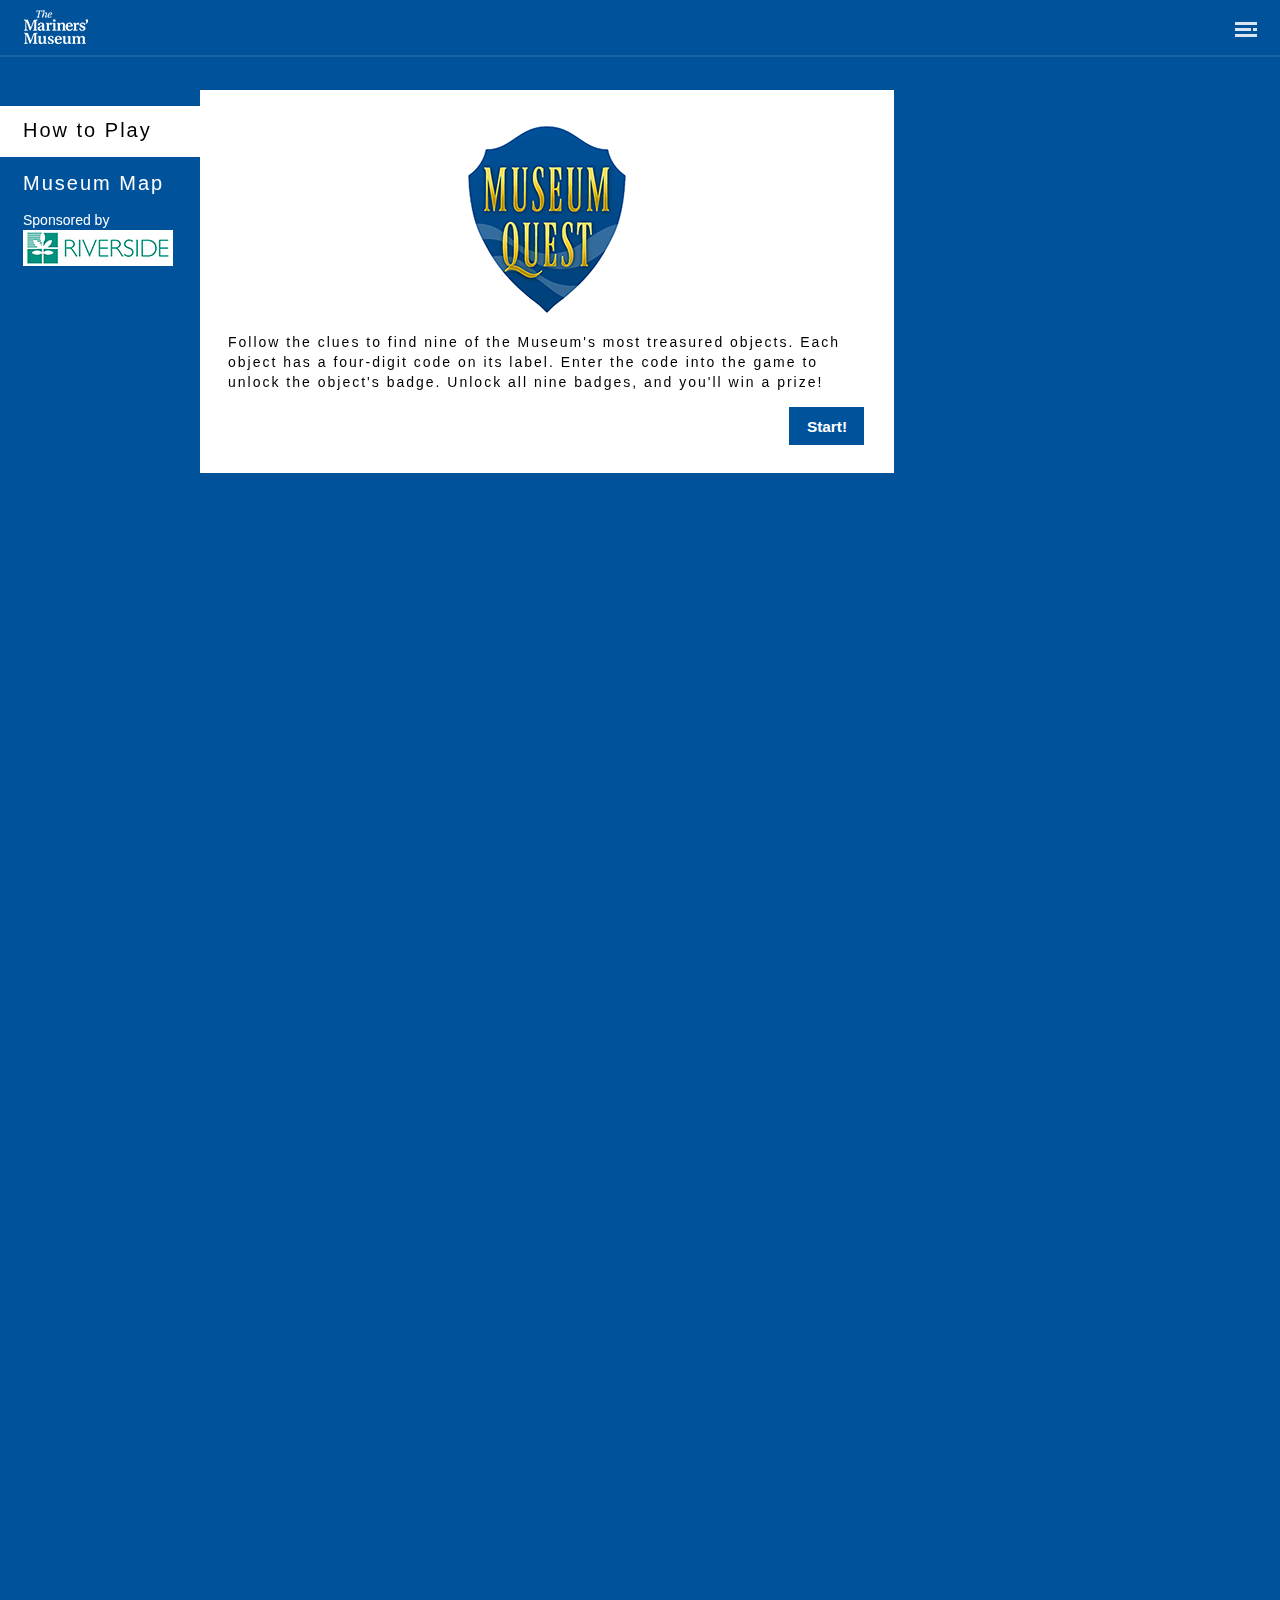
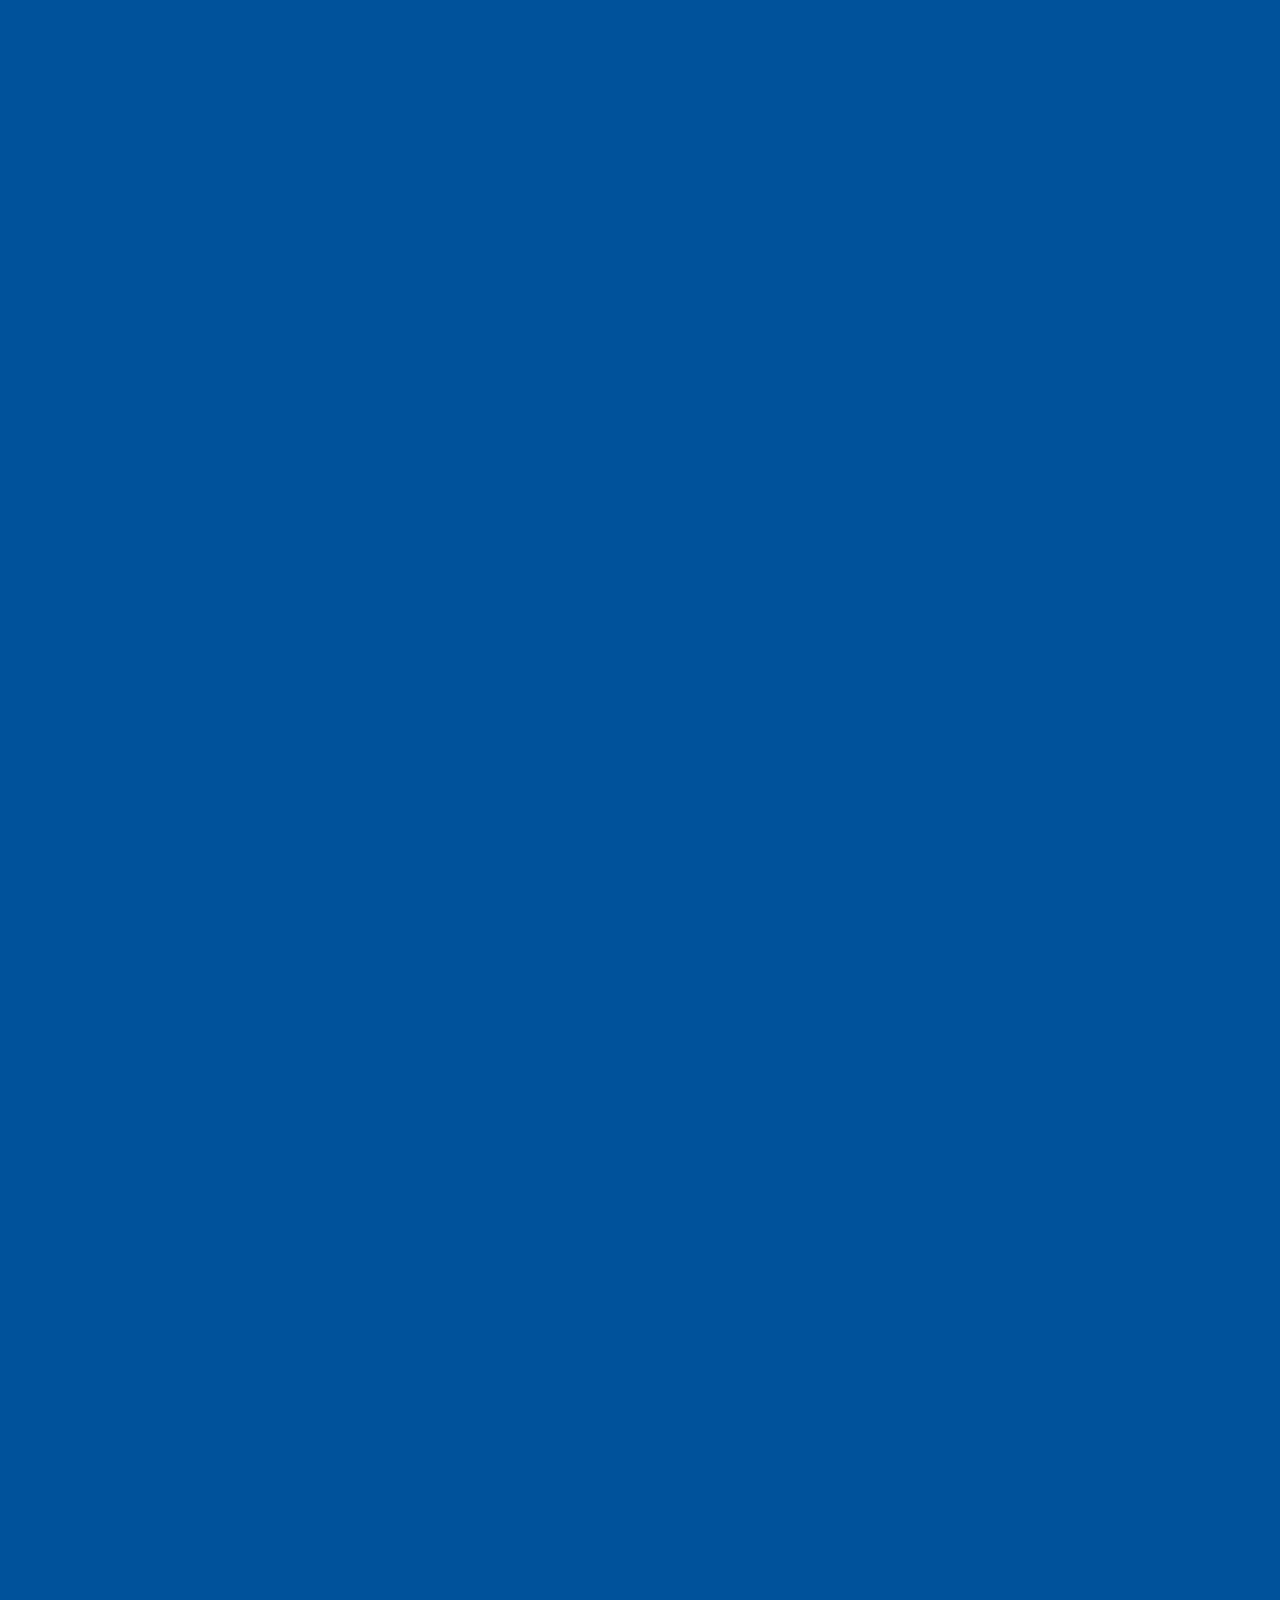
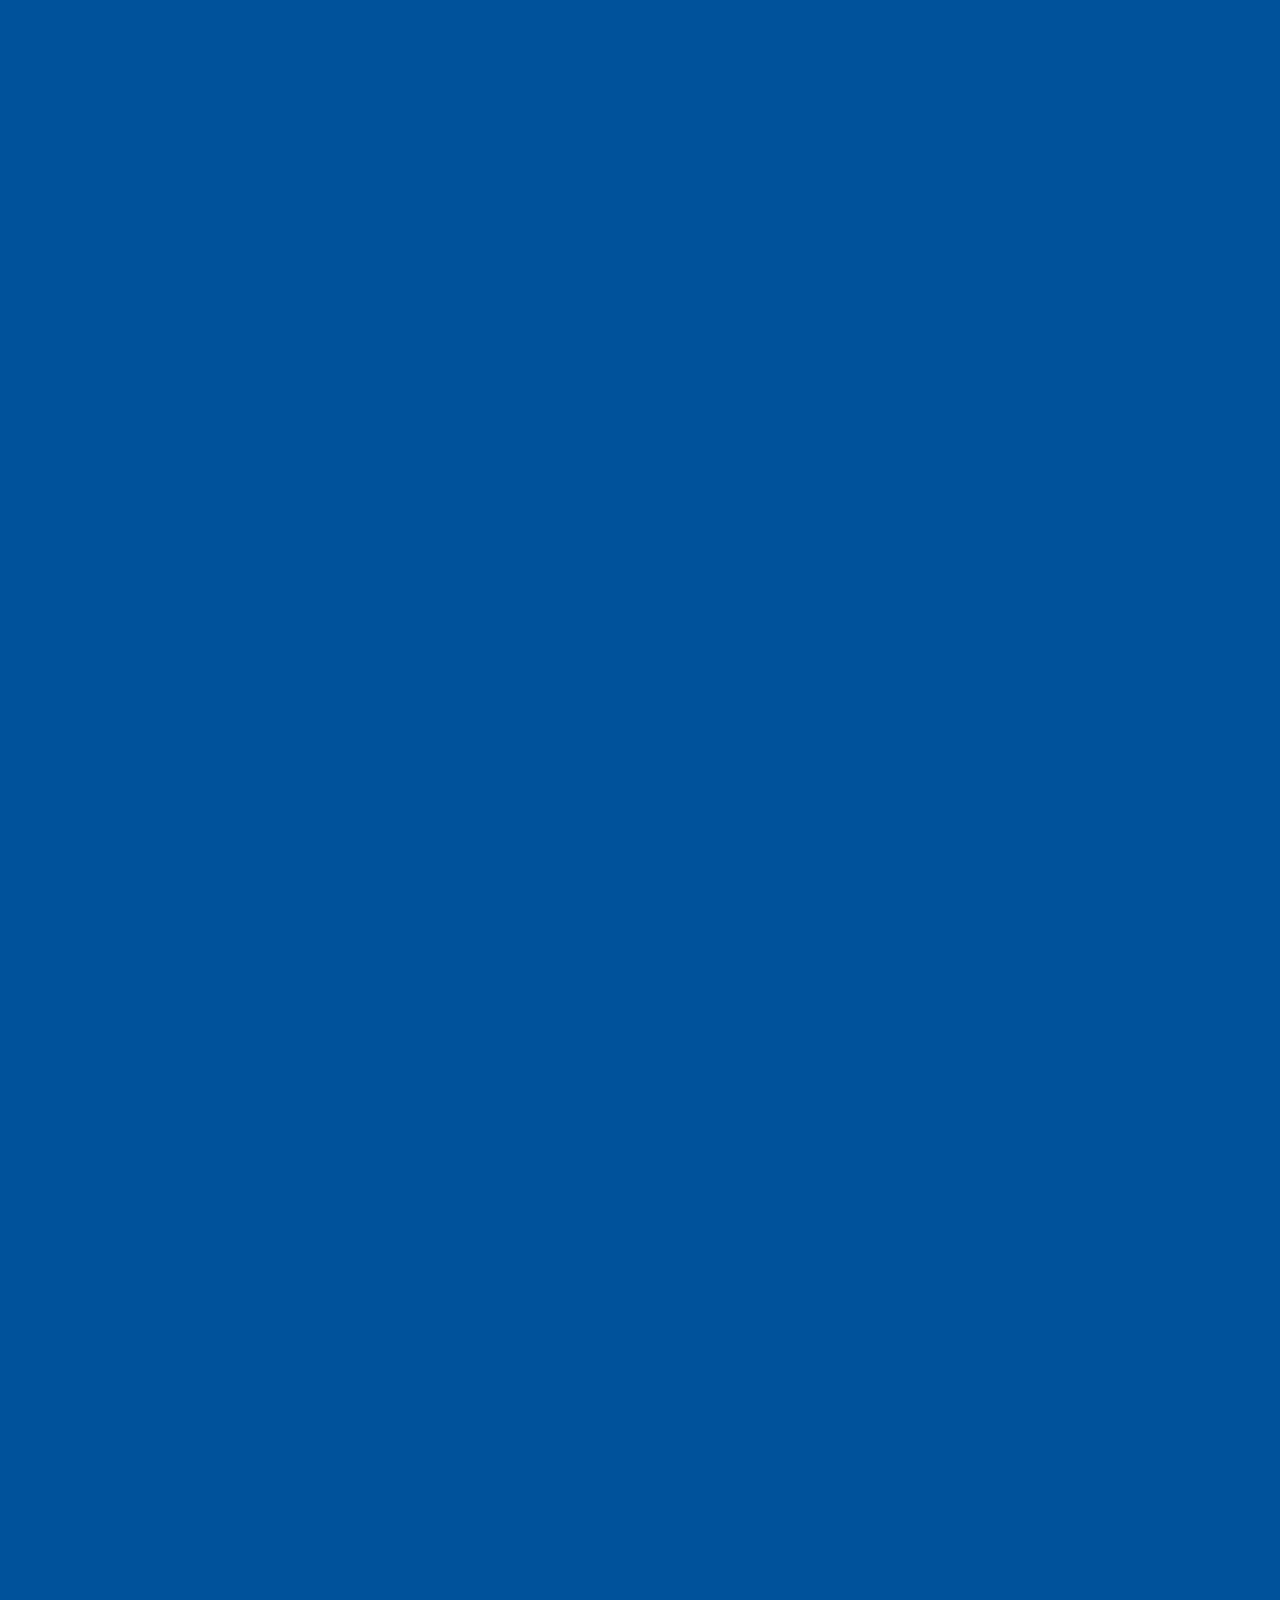
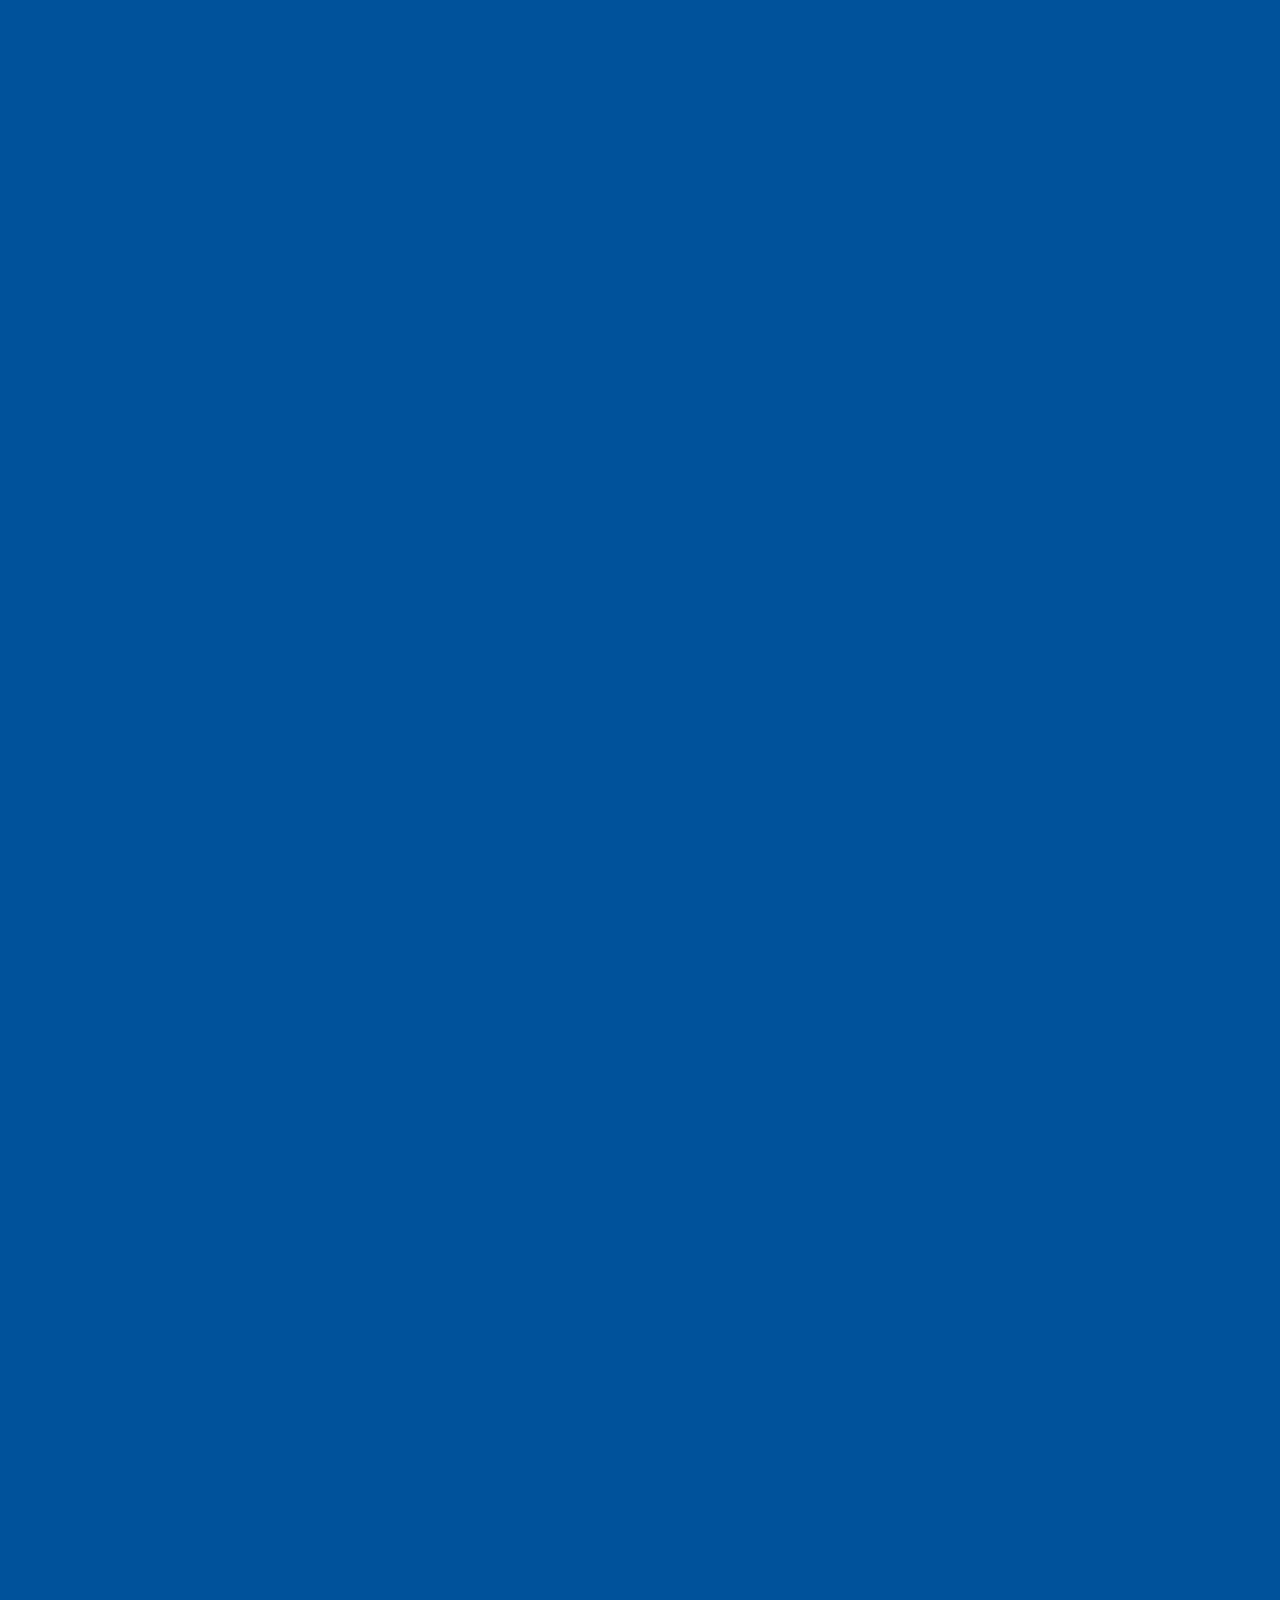
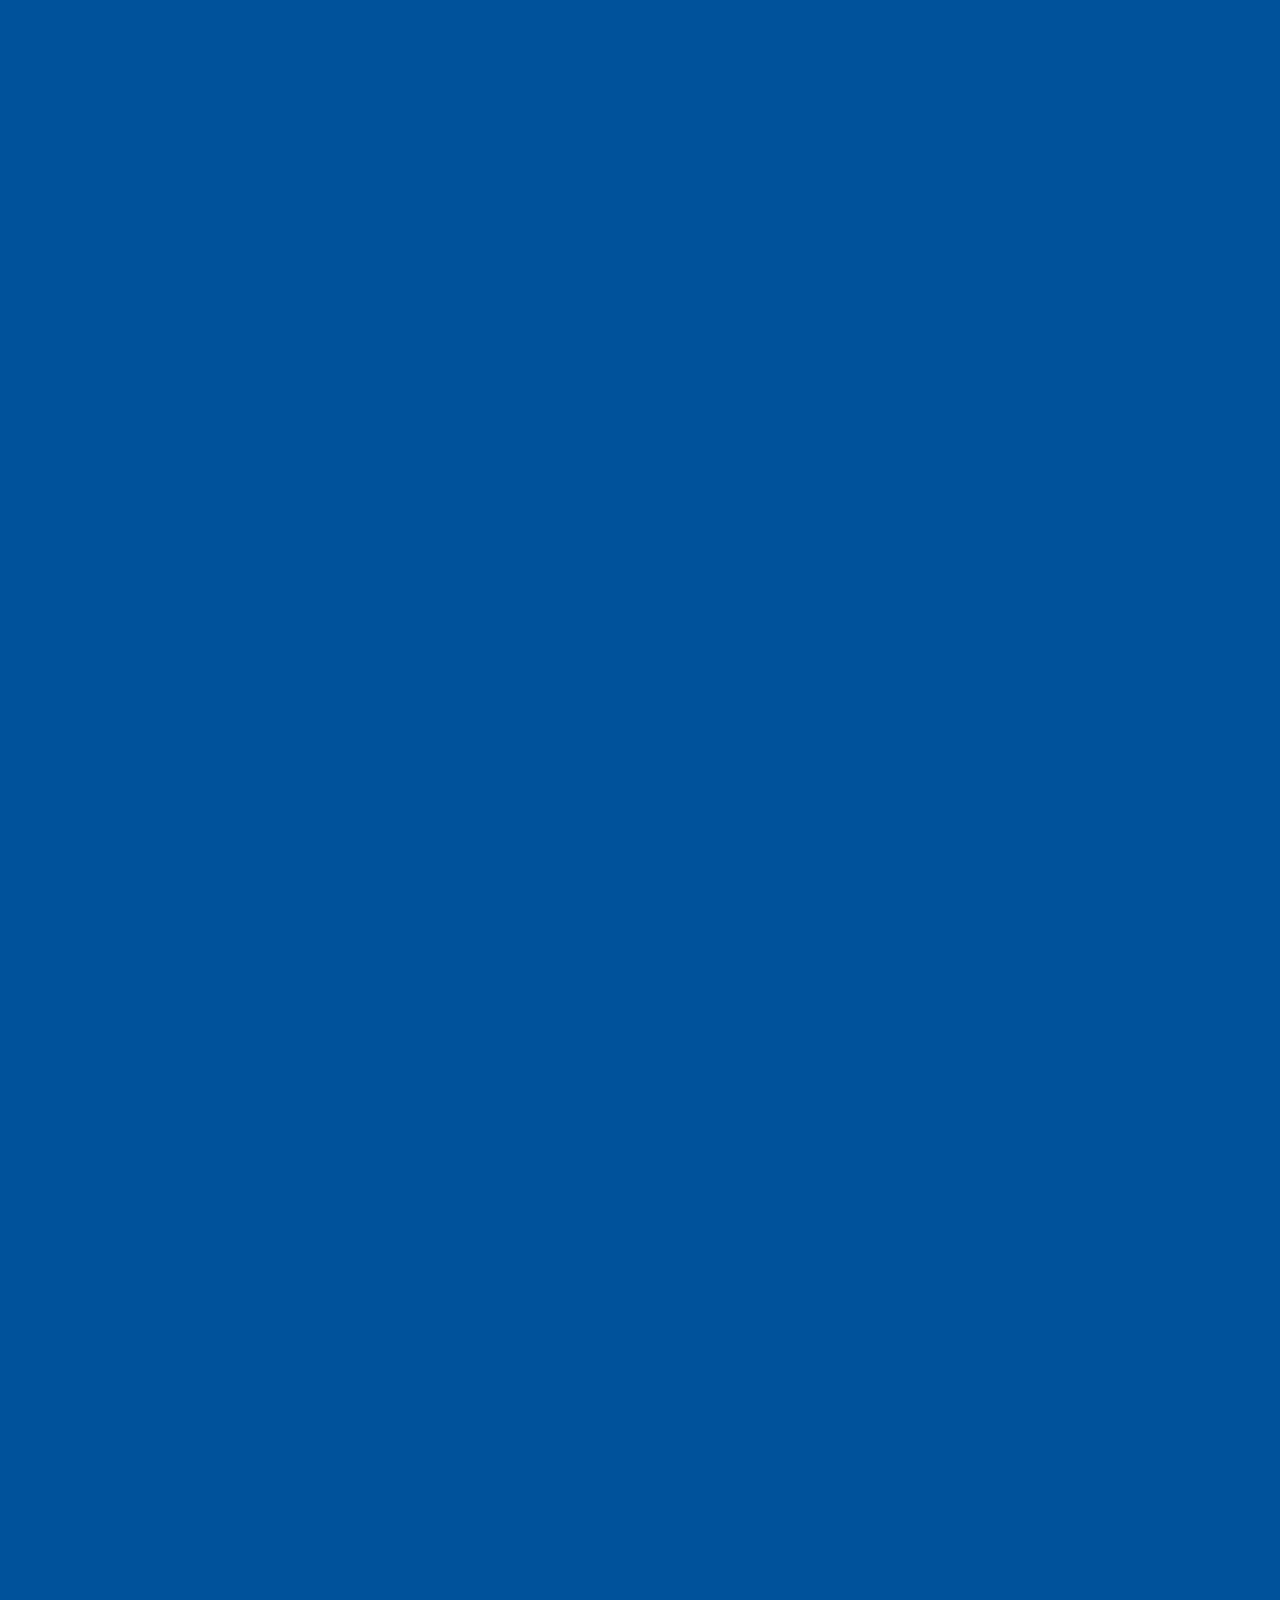
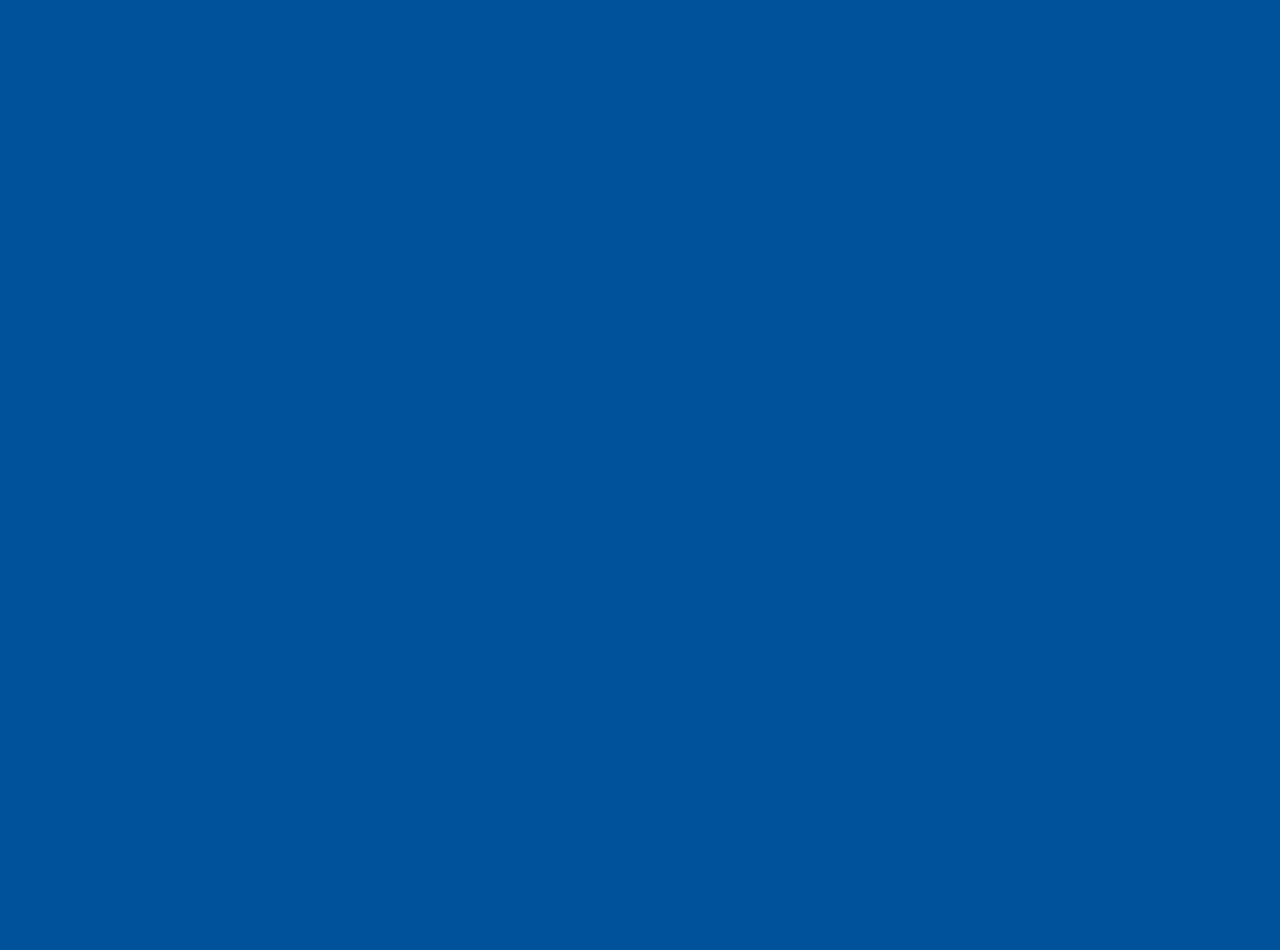
==== commit a038c508: "Release Client" ====
--- a/index.html
+++ b/index.html
@@ -1,4 +1,4 @@
-<!DOCTYPE html><html><head><meta content="text/html; charset=utf-8" http-equiv="content-type"><meta content="telephone=no" name="format-detection"><meta content="user-scalable=yes,initial-scale=1,maximum-scale=1,minimum-scale=1,width=device-width,height=device-height" name="viewport"><link href="css/app.min.css" rel="stylesheet" type="text/css"><script src="js/app-header.min.js" type="text/javascript"></script><title>Museum Explore 1.0</title></head><body><script src="js/app-body.min.js" type="text/javascript"></script><div id="bonfire-pageloader"><div class="bonfire-pageloader-icon"><svg version="1.1" xmlns="http://www.w3.org/2000/svg" xmlns:xlink="http://www.w3.org/1999/xlink" x="0px" y="0px" width="512px" height="512px" viewbox="0 0 512 512" enable-background="new 0 0 512 512" xml:space="preserve"><path id="loading-12-icon" d="M291,82.219c0,16.568-13.432,30-30,30s-30-13.432-30-30s13.432-30,30-30S291,65.65,291,82.219z
+<!DOCTYPE html><html><head><meta content="text/html; charset=utf-8" http-equiv="content-type"><meta content="telephone=no" name="format-detection"><meta content="user-scalable=yes,initial-scale=1,maximum-scale=1,minimum-scale=1,width=device-width,height=device-height" name="viewport"><link href="css/app.min.css" rel="stylesheet" type="text/css"><script src="js/app-header.min.js" type="text/javascript"></script><title>Museum Quest</title></head><body><script src="js/app-body.min.js" type="text/javascript"></script><div id="bonfire-pageloader"><div class="bonfire-pageloader-icon"><svg version="1.1" xmlns="http://www.w3.org/2000/svg" xmlns:xlink="http://www.w3.org/1999/xlink" x="0px" y="0px" width="512px" height="512px" viewbox="0 0 512 512" enable-background="new 0 0 512 512" xml:space="preserve"><path id="loading-12-icon" d="M291,82.219c0,16.568-13.432,30-30,30s-30-13.432-30-30s13.432-30,30-30S291,65.65,291,82.219z
 					 M261,404.781c-15.188,0-27.5,12.312-27.5,27.5s12.312,27.5,27.5,27.5s27.5-12.312,27.5-27.5S276.188,404.781,261,404.781z
 					 M361.504,113.167c-4.142,7.173-13.314,9.631-20.487,5.489c-7.173-4.141-9.631-13.313-5.49-20.487
 					c4.142-7.173,13.314-9.631,20.488-5.489C363.188,96.821,365.645,105.994,361.504,113.167z M188.484,382.851
@@ -24,4 +24,4 @@
 					var browserheight = $(window).height();
 					$('.bonfire-pageloader-icon').css('right', ((browserwidth - $(".bonfire-pageloader-icon").width())/2)).css('top', ((browserheight - $(".bonfire-pageloader-icon").height())/2));
 				};
-				resizenow();</script></div><div id="header-bar"><div class="site-logo-wrapper"><div class="site-logo"><img src="images/logo.png"></div></div></div><div class="menu-wrapper"><div class="menu-button"></div></div><div id="menu"><ul id="menu-main-menu" class="menu"><li class="menu-item"><a href="#">How to Play<p>Follow the clues to find nine of the Museum's treasured objects. Each object will have a four-digit code on its label that you can enter into the game to unlock the object's badge. Unlock all nine badges, and you'll win a prize!<button class="ui-button ui-widget ui-state-default ui-corner-all ui-button-text-only ui-state-hover" onclick="startGame()"><span class="ui-button-text">Start!</span></button></p></a></li><li class="menu-item"><a href="#">Museum Map<p><img src="images/map.jpg" class="img-responsive"></p></a></li></ul><p>Sponsored by<br><img src="images/riverside-logo.jpg" class="img-responsive"></p></div><div id="menu-open-overlay"></div><div id="menu-open-background"><div class="menu-open-background"></div></div><div id="sitewrap"><div id="content"><div class="wrapper-outer"><div class="content-wrapper"><div class="container-fluid"><div id="quiz"></div></div></div></div></div></div><script src="js/app-footer.min.js" type="text/javascript"></script></body></html>+				resizenow();</script></div><div id="header-bar"><div class="site-logo-wrapper"><div class="site-logo"><img src="images/logo.png"></div></div></div><div class="menu-wrapper"><div class="menu-button"></div></div><div id="menu"><ul id="menu-main-menu" class="menu"><li class="menu-item"><a href="#">How to Play<p><img src="images/icon.png" class="img-responsive">Follow the clues to find nine of the Museum's most treasured objects. Each object has a four-digit code on its label. Enter the code into the game to unlock the object's badge. Unlock all nine badges, and you'll win a prize!<button class="ui-button ui-widget ui-state-default ui-corner-all ui-button-text-only ui-state-hover" onclick="startGame()"><span class="ui-button-text">Start!</span></button></p></a></li><li class="menu-item"><a href="#">Museum Map<p class="map"><img src="images/map.jpg" class="img-responsive"></p></a></li></ul><p>Sponsored by<br><img src="images/riverside-logo.jpg" class="img-responsive"></p></div><div id="menu-open-overlay"></div><div id="menu-open-background"><div class="menu-open-background"></div></div><div id="sitewrap"><div id="content"><div class="wrapper-outer"><div class="content-wrapper"><div class="container-fluid"><div id="quiz"></div></div></div></div></div></div><script src="js/app-footer.min.js" type="text/javascript"></script></body></html>--- a/css/app.min.css
+++ b/css/app.min.css
@@ -2,4 +2,4 @@
  * Bootstrap v3.1.1 (http://getbootstrap.com)
  * Copyright 2011-2014 Twitter, Inc.
  * Licensed under MIT (https://github.com/twbs/bootstrap/blob/master/LICENSE)
- *//*! normalize.css v3.0.0 | MIT License | git.io/normalize */html{font-family:sans-serif;-ms-text-size-adjust:100%;-webkit-text-size-adjust:100%}body{margin:0}article,aside,details,figcaption,figure,footer,header,hgroup,main,nav,section,summary{display:block}audio,canvas,progress,video{display:inline-block;vertical-align:baseline}audio:not([controls]){display:none;height:0}[hidden],template{display:none}a{background:0 0}a:active,a:hover{outline:0}b,strong{font-weight:700}dfn{font-style:italic}h1{margin:.67em 0}mark{background:#ff0;color:#000}sub,sup{font-size:75%;line-height:0;position:relative;vertical-align:baseline}sup{top:-.5em}sub{bottom:-.25em}img{border:0}svg:not(:root){overflow:hidden}hr{-moz-box-sizing:content-box;box-sizing:content-box;height:0}pre{overflow:auto}code,kbd,pre,samp{font-size:1em}button,input,optgroup,select,textarea{color:inherit;font:inherit;margin:0}button{overflow:visible}button,select{text-transform:none}button,html input[type=button],input[type=reset],input[type=submit]{-webkit-appearance:button;cursor:pointer}button[disabled],html input[disabled]{cursor:default}button::-moz-focus-inner,input::-moz-focus-inner{border:0;padding:0}input[type=checkbox],input[type=radio]{box-sizing:border-box;padding:0}input[type=number]::-webkit-inner-spin-button,input[type=number]::-webkit-outer-spin-button{height:auto}input[type=search]::-webkit-search-cancel-button,input[type=search]::-webkit-search-decoration{-webkit-appearance:none}textarea{overflow:auto}optgroup{font-weight:700}table{border-collapse:collapse;border-spacing:0}td,th{padding:0}@media print{*{text-shadow:none!important;color:#000!important;background:0 0!important;box-shadow:none!important}a,a:visited{text-decoration:underline}a[href]:after{content:" (" attr(href) ")"}abbr[title]:after{content:" (" attr(title) ")"}a[href^="javascript:"]:after,a[href^="#"]:after{content:""}blockquote,pre{border:1px solid #999;page-break-inside:avoid}thead{display:table-header-group}img,tr{page-break-inside:avoid}img{max-width:100%!important}h2,h3,p{orphans:3;widows:3}h2,h3{page-break-after:avoid}select{background:#fff!important}.navbar{display:none}.table td,.table th{background-color:#fff!important}.btn>.caret,.dropup>.btn>.caret{border-top-color:#000!important}.label{border:1px solid #000}.table{border-collapse:collapse!important}.table-bordered td,.table-bordered th{border:1px solid #ddd!important}}*,:after,:before{-webkit-box-sizing:border-box;-moz-box-sizing:border-box;box-sizing:border-box}html{font-size:62.5%;-webkit-tap-highlight-color:transparent}body{line-height:1.42857143}button,input,select,textarea{font-family:inherit;font-size:inherit;line-height:inherit}a:focus,a:hover{color:#2a6496;text-decoration:underline}a:focus{outline:dotted thin;outline:-webkit-focus-ring-color auto 5px;outline-offset:-2px}figure{margin:0}img{vertical-align:middle}.carousel-inner>.item>a>img,.carousel-inner>.item>img,.img-responsive,.thumbnail a>img,.thumbnail>img{display:block;max-width:100%;height:auto}.img-rounded{border-radius:6px}.img-thumbnail{padding:4px;line-height:1.42857143;background-color:#fff;border:1px solid #ddd;border-radius:4px;-webkit-transition:all .2s ease-in-out;transition:all .2s ease-in-out;display:inline-block;max-width:100%;height:auto}.img-circle{border-radius:50%}hr{margin-top:20px;margin-bottom:20px;border:0;border-top:1px solid #eee}.sr-only{position:absolute;width:1px;height:1px;margin:-1px;padding:0;overflow:hidden;clip:rect(0,0,0,0);border:0}.h1,.h2,.h3,.h4,.h5,.h6,h1,h2,h3,h4,h5,h6{font-family:inherit;font-weight:500;line-height:1.1;color:inherit}.h1 .small,.h1 small,.h2 .small,.h2 small,.h3 .small,.h3 small,.h4 .small,.h4 small,.h5 .small,.h5 small,.h6 .small,.h6 small,h1 .small,h1 small,h2 .small,h2 small,h3 .small,h3 small,h4 .small,h4 small,h5 .small,h5 small,h6 .small,h6 small{font-weight:400;line-height:1;color:#999}.h1,.h2,.h3,h1,h2,h3{margin-top:20px;margin-bottom:10px}.h1 .small,.h1 small,.h2 .small,.h2 small,.h3 .small,.h3 small,h1 .small,h1 small,h2 .small,h2 small,h3 .small,h3 small{font-size:65%}.h4,.h5,.h6,h4,h5,h6{margin-top:10px;margin-bottom:10px}.h4 .small,.h4 small,.h5 .small,.h5 small,.h6 .small,.h6 small,h4 .small,h4 small,h5 .small,h5 small,h6 .small,h6 small{font-size:75%}.h1,h1{font-size:36px}.h2,h2{font-size:30px}.h3,h3{font-size:24px}.h4,h4{font-size:18px}.h5,h5{font-size:14px}.h6,h6{font-size:12px}.lead{margin-bottom:20px;font-size:16px;font-weight:200;line-height:1.4}@media (min-width:768px){.lead{font-size:21px}}.small,small{font-size:85%}cite{font-style:normal}.text-left{text-align:left}.text-right{text-align:right}.text-center{text-align:center}.text-justify{text-align:justify}.text-muted{color:#999}.text-primary{color:#428bca}a.text-primary:hover{color:#3071a9}.text-success{color:#3c763d}a.text-success:hover{color:#2b542c}.text-info{color:#31708f}a.text-info:hover{color:#245269}.text-warning{color:#8a6d3b}a.text-warning:hover{color:#66512c}.text-danger{color:#a94442}a.text-danger:hover{color:#843534}.bg-primary{color:#fff;background-color:#428bca}a.bg-primary:hover{background-color:#3071a9}.bg-success{background-color:#dff0d8}a.bg-success:hover{background-color:#c1e2b3}.bg-info{background-color:#d9edf7}a.bg-info:hover{background-color:#afd9ee}.bg-warning{background-color:#fcf8e3}a.bg-warning:hover{background-color:#f7ecb5}.bg-danger{background-color:#f2dede}a.bg-danger:hover{background-color:#e4b9b9}.page-header{padding-bottom:9px;margin:40px 0 20px;border-bottom:1px solid #eee}ol,ul{margin-top:0;margin-bottom:10px}ol ol,ol ul,ul ol,ul ul{margin-bottom:0}.list-unstyled{padding-left:0;list-style:none}.list-inline{padding-left:0;list-style:none;margin-left:-5px}.list-inline>li{display:inline-block;padding-left:5px;padding-right:5px}dl{margin-top:0;margin-bottom:20px}dd,dt{line-height:1.42857143}dt{font-weight:700}dd{margin-left:0}@media (min-width:768px){.dl-horizontal dt{float:left;width:160px;clear:left;text-align:right;overflow:hidden;text-overflow:ellipsis;white-space:nowrap}.dl-horizontal dd{margin-left:180px}}abbr[data-original-title],abbr[title]{cursor:help;border-bottom:1px dotted #999}.initialism{font-size:90%;text-transform:uppercase}blockquote{margin:0 0 20px;border-left:5px solid #eee}blockquote ol:last-child,blockquote p:last-child,blockquote ul:last-child{margin-bottom:0}blockquote .small,blockquote footer,blockquote small{display:block;font-size:80%;line-height:1.42857143;color:#999}blockquote .small:before,blockquote footer:before,blockquote small:before{content:'\2014 \00A0'}.blockquote-reverse,blockquote.pull-right{padding-right:15px;padding-left:0;border-right:5px solid #eee;border-left:0;text-align:right}.blockquote-reverse .small:before,.blockquote-reverse footer:before,.blockquote-reverse small:before,blockquote.pull-right .small:before,blockquote.pull-right footer:before,blockquote.pull-right small:before{content:''}.blockquote-reverse .small:after,.blockquote-reverse footer:after,.blockquote-reverse small:after,blockquote.pull-right .small:after,blockquote.pull-right footer:after,blockquote.pull-right small:after{content:'\00A0 \2014'}blockquote:after,blockquote:before{content:""}address{margin-bottom:20px;font-style:normal;line-height:1.42857143}code,kbd,pre,samp{font-family:Menlo,Monaco,Consolas,"Courier New",monospace}code{padding:2px 4px;font-size:90%;color:#c7254e;background-color:#f9f2f4;white-space:nowrap;border-radius:4px}kbd{padding:2px 4px;font-size:90%;color:#fff;background-color:#333;border-radius:3px;box-shadow:inset 0 -1px 0 rgba(0,0,0,.25)}pre{display:block;padding:9.5px;margin:0 0 10px;font-size:13px;line-height:1.42857143;word-break:break-all;word-wrap:break-word;color:#333;background-color:#f5f5f5;border:1px solid #ccc;border-radius:4px}pre code{padding:0;font-size:inherit;color:inherit;white-space:pre-wrap;background-color:transparent;border-radius:0}.pre-scrollable{max-height:340px;overflow-y:scroll}.container,.container-fluid{margin-right:auto;margin-left:auto;padding-left:15px;padding-right:15px}@media (min-width:768px){.container{width:750px}}@media (min-width:992px){.container{width:970px}}@media (min-width:1200px){.container{width:1170px}}.row{margin-left:-15px;margin-right:-15px}.col-lg-1,.col-lg-10,.col-lg-11,.col-lg-12,.col-lg-2,.col-lg-3,.col-lg-4,.col-lg-5,.col-lg-6,.col-lg-7,.col-lg-8,.col-lg-9,.col-md-1,.col-md-10,.col-md-11,.col-md-12,.col-md-2,.col-md-3,.col-md-4,.col-md-5,.col-md-6,.col-md-7,.col-md-8,.col-md-9,.col-sm-1,.col-sm-10,.col-sm-11,.col-sm-12,.col-sm-2,.col-sm-3,.col-sm-4,.col-sm-5,.col-sm-6,.col-sm-7,.col-sm-8,.col-sm-9,.col-xs-1,.col-xs-10,.col-xs-11,.col-xs-12,.col-xs-2,.col-xs-3,.col-xs-4,.col-xs-5,.col-xs-6,.col-xs-7,.col-xs-8,.col-xs-9{position:relative;min-height:1px;padding-left:15px;padding-right:15px}.col-xs-1,.col-xs-10,.col-xs-11,.col-xs-12,.col-xs-2,.col-xs-3,.col-xs-4,.col-xs-5,.col-xs-6,.col-xs-7,.col-xs-8,.col-xs-9{float:left}.col-xs-12{width:100%}.col-xs-11{width:91.66666667%}.col-xs-10{width:83.33333333%}.col-xs-9{width:75%}.col-xs-8{width:66.66666667%}.col-xs-7{width:58.33333333%}.col-xs-6{width:50%}.col-xs-5{width:41.66666667%}.col-xs-4{width:33.33333333%}.col-xs-3{width:25%}.col-xs-2{width:16.66666667%}.col-xs-1{width:8.33333333%}.col-xs-pull-12{right:100%}.col-xs-pull-11{right:91.66666667%}.col-xs-pull-10{right:83.33333333%}.col-xs-pull-9{right:75%}.col-xs-pull-8{right:66.66666667%}.col-xs-pull-7{right:58.33333333%}.col-xs-pull-6{right:50%}.col-xs-pull-5{right:41.66666667%}.col-xs-pull-4{right:33.33333333%}.col-xs-pull-3{right:25%}.col-xs-pull-2{right:16.66666667%}.col-xs-pull-1{right:8.33333333%}.col-xs-pull-0{right:0}.col-xs-push-12{left:100%}.col-xs-push-11{left:91.66666667%}.col-xs-push-10{left:83.33333333%}.col-xs-push-9{left:75%}.col-xs-push-8{left:66.66666667%}.col-xs-push-7{left:58.33333333%}.col-xs-push-6{left:50%}.col-xs-push-5{left:41.66666667%}.col-xs-push-4{left:33.33333333%}.col-xs-push-3{left:25%}.col-xs-push-2{left:16.66666667%}.col-xs-push-1{left:8.33333333%}.col-xs-push-0{left:0}.col-xs-offset-12{margin-left:100%}.col-xs-offset-11{margin-left:91.66666667%}.col-xs-offset-10{margin-left:83.33333333%}.col-xs-offset-9{margin-left:75%}.col-xs-offset-8{margin-left:66.66666667%}.col-xs-offset-7{margin-left:58.33333333%}.col-xs-offset-6{margin-left:50%}.col-xs-offset-5{margin-left:41.66666667%}.col-xs-offset-4{margin-left:33.33333333%}.col-xs-offset-3{margin-left:25%}.col-xs-offset-2{margin-left:16.66666667%}.col-xs-offset-1{margin-left:8.33333333%}.col-xs-offset-0{margin-left:0}@media (min-width:768px){.col-sm-1,.col-sm-10,.col-sm-11,.col-sm-12,.col-sm-2,.col-sm-3,.col-sm-4,.col-sm-5,.col-sm-6,.col-sm-7,.col-sm-8,.col-sm-9{float:left}.col-sm-12{width:100%}.col-sm-11{width:91.66666667%}.col-sm-10{width:83.33333333%}.col-sm-9{width:75%}.col-sm-8{width:66.66666667%}.col-sm-7{width:58.33333333%}.col-sm-6{width:50%}.col-sm-5{width:41.66666667%}.col-sm-4{width:33.33333333%}.col-sm-3{width:25%}.col-sm-2{width:16.66666667%}.col-sm-1{width:8.33333333%}.col-sm-pull-12{right:100%}.col-sm-pull-11{right:91.66666667%}.col-sm-pull-10{right:83.33333333%}.col-sm-pull-9{right:75%}.col-sm-pull-8{right:66.66666667%}.col-sm-pull-7{right:58.33333333%}.col-sm-pull-6{right:50%}.col-sm-pull-5{right:41.66666667%}.col-sm-pull-4{right:33.33333333%}.col-sm-pull-3{right:25%}.col-sm-pull-2{right:16.66666667%}.col-sm-pull-1{right:8.33333333%}.col-sm-pull-0{right:0}.col-sm-push-12{left:100%}.col-sm-push-11{left:91.66666667%}.col-sm-push-10{left:83.33333333%}.col-sm-push-9{left:75%}.col-sm-push-8{left:66.66666667%}.col-sm-push-7{left:58.33333333%}.col-sm-push-6{left:50%}.col-sm-push-5{left:41.66666667%}.col-sm-push-4{left:33.33333333%}.col-sm-push-3{left:25%}.col-sm-push-2{left:16.66666667%}.col-sm-push-1{left:8.33333333%}.col-sm-push-0{left:0}.col-sm-offset-12{margin-left:100%}.col-sm-offset-11{margin-left:91.66666667%}.col-sm-offset-10{margin-left:83.33333333%}.col-sm-offset-9{margin-left:75%}.col-sm-offset-8{margin-left:66.66666667%}.col-sm-offset-7{margin-left:58.33333333%}.col-sm-offset-6{margin-left:50%}.col-sm-offset-5{margin-left:41.66666667%}.col-sm-offset-4{margin-left:33.33333333%}.col-sm-offset-3{margin-left:25%}.col-sm-offset-2{margin-left:16.66666667%}.col-sm-offset-1{margin-left:8.33333333%}.col-sm-offset-0{margin-left:0}}@media (min-width:992px){.col-md-1,.col-md-10,.col-md-11,.col-md-12,.col-md-2,.col-md-3,.col-md-4,.col-md-5,.col-md-6,.col-md-7,.col-md-8,.col-md-9{float:left}.col-md-12{width:100%}.col-md-11{width:91.66666667%}.col-md-10{width:83.33333333%}.col-md-9{width:75%}.col-md-8{width:66.66666667%}.col-md-7{width:58.33333333%}.col-md-6{width:50%}.col-md-5{width:41.66666667%}.col-md-4{width:33.33333333%}.col-md-3{width:25%}.col-md-2{width:16.66666667%}.col-md-1{width:8.33333333%}.col-md-pull-12{right:100%}.col-md-pull-11{right:91.66666667%}.col-md-pull-10{right:83.33333333%}.col-md-pull-9{right:75%}.col-md-pull-8{right:66.66666667%}.col-md-pull-7{right:58.33333333%}.col-md-pull-6{right:50%}.col-md-pull-5{right:41.66666667%}.col-md-pull-4{right:33.33333333%}.col-md-pull-3{right:25%}.col-md-pull-2{right:16.66666667%}.col-md-pull-1{right:8.33333333%}.col-md-pull-0{right:0}.col-md-push-12{left:100%}.col-md-push-11{left:91.66666667%}.col-md-push-10{left:83.33333333%}.col-md-push-9{left:75%}.col-md-push-8{left:66.66666667%}.col-md-push-7{left:58.33333333%}.col-md-push-6{left:50%}.col-md-push-5{left:41.66666667%}.col-md-push-4{left:33.33333333%}.col-md-push-3{left:25%}.col-md-push-2{left:16.66666667%}.col-md-push-1{left:8.33333333%}.col-md-push-0{left:0}.col-md-offset-12{margin-left:100%}.col-md-offset-11{margin-left:91.66666667%}.col-md-offset-10{margin-left:83.33333333%}.col-md-offset-9{margin-left:75%}.col-md-offset-8{margin-left:66.66666667%}.col-md-offset-7{margin-left:58.33333333%}.col-md-offset-6{margin-left:50%}.col-md-offset-5{margin-left:41.66666667%}.col-md-offset-4{margin-left:33.33333333%}.col-md-offset-3{margin-left:25%}.col-md-offset-2{margin-left:16.66666667%}.col-md-offset-1{margin-left:8.33333333%}.col-md-offset-0{margin-left:0}}@media (min-width:1200px){.col-lg-1,.col-lg-10,.col-lg-11,.col-lg-12,.col-lg-2,.col-lg-3,.col-lg-4,.col-lg-5,.col-lg-6,.col-lg-7,.col-lg-8,.col-lg-9{float:left}.col-lg-12{width:100%}.col-lg-11{width:91.66666667%}.col-lg-10{width:83.33333333%}.col-lg-9{width:75%}.col-lg-8{width:66.66666667%}.col-lg-7{width:58.33333333%}.col-lg-6{width:50%}.col-lg-5{width:41.66666667%}.col-lg-4{width:33.33333333%}.col-lg-3{width:25%}.col-lg-2{width:16.66666667%}.col-lg-1{width:8.33333333%}.col-lg-pull-12{right:100%}.col-lg-pull-11{right:91.66666667%}.col-lg-pull-10{right:83.33333333%}.col-lg-pull-9{right:75%}.col-lg-pull-8{right:66.66666667%}.col-lg-pull-7{right:58.33333333%}.col-lg-pull-6{right:50%}.col-lg-pull-5{right:41.66666667%}.col-lg-pull-4{right:33.33333333%}.col-lg-pull-3{right:25%}.col-lg-pull-2{right:16.66666667%}.col-lg-pull-1{right:8.33333333%}.col-lg-pull-0{right:0}.col-lg-push-12{left:100%}.col-lg-push-11{left:91.66666667%}.col-lg-push-10{left:83.33333333%}.col-lg-push-9{left:75%}.col-lg-push-8{left:66.66666667%}.col-lg-push-7{left:58.33333333%}.col-lg-push-6{left:50%}.col-lg-push-5{left:41.66666667%}.col-lg-push-4{left:33.33333333%}.col-lg-push-3{left:25%}.col-lg-push-2{left:16.66666667%}.col-lg-push-1{left:8.33333333%}.col-lg-push-0{left:0}.col-lg-offset-12{margin-left:100%}.col-lg-offset-11{margin-left:91.66666667%}.col-lg-offset-10{margin-left:83.33333333%}.col-lg-offset-9{margin-left:75%}.col-lg-offset-8{margin-left:66.66666667%}.col-lg-offset-7{margin-left:58.33333333%}.col-lg-offset-6{margin-left:50%}.col-lg-offset-5{margin-left:41.66666667%}.col-lg-offset-4{margin-left:33.33333333%}.col-lg-offset-3{margin-left:25%}.col-lg-offset-2{margin-left:16.66666667%}.col-lg-offset-1{margin-left:8.33333333%}.col-lg-offset-0{margin-left:0}}table{max-width:100%;background-color:transparent}th{text-align:left}.table{width:100%;margin-bottom:20px}.table>tbody>tr>td,.table>tbody>tr>th,.table>tfoot>tr>td,.table>tfoot>tr>th,.table>thead>tr>td,.table>thead>tr>th{padding:8px;line-height:1.42857143;vertical-align:top;border-top:1px solid #ddd}.table>thead>tr>th{vertical-align:bottom;border-bottom:2px solid #ddd}.table>caption+thead>tr:first-child>td,.table>caption+thead>tr:first-child>th,.table>colgroup+thead>tr:first-child>td,.table>colgroup+thead>tr:first-child>th,.table>thead:first-child>tr:first-child>td,.table>thead:first-child>tr:first-child>th{border-top:0}.table>tbody+tbody{border-top:2px solid #ddd}.table .table{background-color:#fff}.table-condensed>tbody>tr>td,.table-condensed>tbody>tr>th,.table-condensed>tfoot>tr>td,.table-condensed>tfoot>tr>th,.table-condensed>thead>tr>td,.table-condensed>thead>tr>th{padding:5px}.table-bordered,.table-bordered>tbody>tr>td,.table-bordered>tbody>tr>th,.table-bordered>tfoot>tr>td,.table-bordered>tfoot>tr>th,.table-bordered>thead>tr>td,.table-bordered>thead>tr>th{border:1px solid #ddd}.table-bordered>thead>tr>td,.table-bordered>thead>tr>th{border-bottom-width:2px}.table-striped>tbody>tr:nth-child(odd)>td,.table-striped>tbody>tr:nth-child(odd)>th{background-color:#f9f9f9}.table-hover>tbody>tr:hover>td,.table-hover>tbody>tr:hover>th{background-color:#f5f5f5}table col[class*=col-]{position:static;float:none;display:table-column}table td[class*=col-],table th[class*=col-]{position:static;float:none;display:table-cell}.table>tbody>tr.active>td,.table>tbody>tr.active>th,.table>tbody>tr>td.active,.table>tbody>tr>th.active,.table>tfoot>tr.active>td,.table>tfoot>tr.active>th,.table>tfoot>tr>td.active,.table>tfoot>tr>th.active,.table>thead>tr.active>td,.table>thead>tr.active>th,.table>thead>tr>td.active,.table>thead>tr>th.active{background-color:#f5f5f5}.table-hover>tbody>tr.active:hover>td,.table-hover>tbody>tr.active:hover>th,.table-hover>tbody>tr>td.active:hover,.table-hover>tbody>tr>th.active:hover{background-color:#e8e8e8}.table>tbody>tr.success>td,.table>tbody>tr.success>th,.table>tbody>tr>td.success,.table>tbody>tr>th.success,.table>tfoot>tr.success>td,.table>tfoot>tr.success>th,.table>tfoot>tr>td.success,.table>tfoot>tr>th.success,.table>thead>tr.success>td,.table>thead>tr.success>th,.table>thead>tr>td.success,.table>thead>tr>th.success{background-color:#dff0d8}.table-hover>tbody>tr.success:hover>td,.table-hover>tbody>tr.success:hover>th,.table-hover>tbody>tr>td.success:hover,.table-hover>tbody>tr>th.success:hover{background-color:#d0e9c6}.table>tbody>tr.info>td,.table>tbody>tr.info>th,.table>tbody>tr>td.info,.table>tbody>tr>th.info,.table>tfoot>tr.info>td,.table>tfoot>tr.info>th,.table>tfoot>tr>td.info,.table>tfoot>tr>th.info,.table>thead>tr.info>td,.table>thead>tr.info>th,.table>thead>tr>td.info,.table>thead>tr>th.info{background-color:#d9edf7}.table-hover>tbody>tr.info:hover>td,.table-hover>tbody>tr.info:hover>th,.table-hover>tbody>tr>td.info:hover,.table-hover>tbody>tr>th.info:hover{background-color:#c4e3f3}.table>tbody>tr.warning>td,.table>tbody>tr.warning>th,.table>tbody>tr>td.warning,.table>tbody>tr>th.warning,.table>tfoot>tr.warning>td,.table>tfoot>tr.warning>th,.table>tfoot>tr>td.warning,.table>tfoot>tr>th.warning,.table>thead>tr.warning>td,.table>thead>tr.warning>th,.table>thead>tr>td.warning,.table>thead>tr>th.warning{background-color:#fcf8e3}.table-hover>tbody>tr.warning:hover>td,.table-hover>tbody>tr.warning:hover>th,.table-hover>tbody>tr>td.warning:hover,.table-hover>tbody>tr>th.warning:hover{background-color:#faf2cc}.table>tbody>tr.danger>td,.table>tbody>tr.danger>th,.table>tbody>tr>td.danger,.table>tbody>tr>th.danger,.table>tfoot>tr.danger>td,.table>tfoot>tr.danger>th,.table>tfoot>tr>td.danger,.table>tfoot>tr>th.danger,.table>thead>tr.danger>td,.table>thead>tr.danger>th,.table>thead>tr>td.danger,.table>thead>tr>th.danger{background-color:#f2dede}.table-hover>tbody>tr.danger:hover>td,.table-hover>tbody>tr.danger:hover>th,.table-hover>tbody>tr>td.danger:hover,.table-hover>tbody>tr>th.danger:hover{background-color:#ebcccc}@media (max-width:767px){.table-responsive{width:100%;margin-bottom:15px;overflow-y:hidden;overflow-x:scroll;-ms-overflow-style:-ms-autohiding-scrollbar;border:1px solid #ddd;-webkit-overflow-scrolling:touch}.table-responsive>.table{margin-bottom:0}.table-responsive>.table>tbody>tr>td,.table-responsive>.table>tbody>tr>th,.table-responsive>.table>tfoot>tr>td,.table-responsive>.table>tfoot>tr>th,.table-responsive>.table>thead>tr>td,.table-responsive>.table>thead>tr>th{white-space:nowrap}.table-responsive>.table-bordered{border:0}.table-responsive>.table-bordered>tbody>tr>td:first-child,.table-responsive>.table-bordered>tbody>tr>th:first-child,.table-responsive>.table-bordered>tfoot>tr>td:first-child,.table-responsive>.table-bordered>tfoot>tr>th:first-child,.table-responsive>.table-bordered>thead>tr>td:first-child,.table-responsive>.table-bordered>thead>tr>th:first-child{border-left:0}.table-responsive>.table-bordered>tbody>tr>td:last-child,.table-responsive>.table-bordered>tbody>tr>th:last-child,.table-responsive>.table-bordered>tfoot>tr>td:last-child,.table-responsive>.table-bordered>tfoot>tr>th:last-child,.table-responsive>.table-bordered>thead>tr>td:last-child,.table-responsive>.table-bordered>thead>tr>th:last-child{border-right:0}.table-responsive>.table-bordered>tbody>tr:last-child>td,.table-responsive>.table-bordered>tbody>tr:last-child>th,.table-responsive>.table-bordered>tfoot>tr:last-child>td,.table-responsive>.table-bordered>tfoot>tr:last-child>th{border-bottom:0}}fieldset{padding:0;margin:0;border:0;min-width:0}legend{display:block;width:100%;padding:0;margin-bottom:20px;font-size:21px;line-height:inherit;color:#333;border:0;border-bottom:1px solid #e5e5e5}label{display:inline-block;margin-bottom:5px;font-weight:700}input[type=search]{-webkit-box-sizing:border-box;-moz-box-sizing:border-box;box-sizing:border-box}input[type=checkbox],input[type=radio]{margin:4px 0 0;line-height:normal}input[type=file]{display:block}input[type=range]{display:block;width:100%}select[multiple],select[size]{height:auto}input[type=checkbox]:focus,input[type=file]:focus,input[type=radio]:focus{outline:dotted thin;outline:-webkit-focus-ring-color auto 5px;outline-offset:-2px}output{display:block;padding-top:7px;font-size:14px;line-height:1.42857143;color:#555}.form-control{display:block;width:100%;height:34px;padding:6px 12px;font-size:14px;line-height:1.42857143;color:#555;background-color:#fff;background-image:none;border:1px solid #ccc;border-radius:4px;-webkit-box-shadow:inset 0 1px 1px rgba(0,0,0,.075);box-shadow:inset 0 1px 1px rgba(0,0,0,.075);-webkit-transition:border-color ease-in-out .15s,box-shadow ease-in-out .15s;transition:border-color ease-in-out .15s,box-shadow ease-in-out .15s}.form-control:focus{border-color:#66afe9;outline:0;-webkit-box-shadow:inset 0 1px 1px rgba(0,0,0,.075),0 0 8px rgba(102,175,233,.6);box-shadow:inset 0 1px 1px rgba(0,0,0,.075),0 0 8px rgba(102,175,233,.6)}.form-control::-moz-placeholder{color:#999;opacity:1}.form-control:-ms-input-placeholder{color:#999}.form-control::-webkit-input-placeholder{color:#999}.form-control[disabled],.form-control[readonly],fieldset[disabled] .form-control{cursor:not-allowed;background-color:#eee;opacity:1}textarea.form-control{height:auto}input[type=search]{-webkit-appearance:none}input[type=date]{line-height:34px}.form-group{margin-bottom:15px}.checkbox,.radio{display:block;min-height:20px;margin-top:10px;margin-bottom:10px;padding-left:20px}.checkbox label,.radio label{display:inline;font-weight:400;cursor:pointer}.checkbox input[type=checkbox],.checkbox-inline input[type=checkbox],.radio input[type=radio],.radio-inline input[type=radio]{float:left;margin-left:-20px}.checkbox+.checkbox,.radio+.radio{margin-top:-5px}.checkbox-inline,.radio-inline{display:inline-block;padding-left:20px;margin-bottom:0;vertical-align:middle;font-weight:400;cursor:pointer}.checkbox-inline+.checkbox-inline,.radio-inline+.radio-inline{margin-top:0;margin-left:10px}.checkbox-inline[disabled],.checkbox[disabled],.radio-inline[disabled],.radio[disabled],fieldset[disabled] .checkbox,fieldset[disabled] .checkbox-inline,fieldset[disabled] .radio,fieldset[disabled] .radio-inline,fieldset[disabled] input[type=checkbox],fieldset[disabled] input[type=radio],input[type=checkbox][disabled],input[type=radio][disabled]{cursor:not-allowed}.input-sm{height:30px;padding:5px 10px;font-size:12px;line-height:1.5;border-radius:3px}select.input-sm{height:30px;line-height:30px}select[multiple].input-sm,textarea.input-sm{height:auto}.input-lg{height:46px;padding:10px 16px;font-size:18px;line-height:1.33;border-radius:6px}select.input-lg{height:46px;line-height:46px}select[multiple].input-lg,textarea.input-lg{height:auto}.has-feedback{position:relative}.has-feedback .form-control{padding-right:42.5px}.has-feedback .form-control-feedback{position:absolute;top:25px;right:0;display:block;width:34px;height:34px;line-height:34px;text-align:center}.has-success .checkbox,.has-success .checkbox-inline,.has-success .control-label,.has-success .help-block,.has-success .radio,.has-success .radio-inline{color:#3c763d}.has-success .form-control{border-color:#3c763d;-webkit-box-shadow:inset 0 1px 1px rgba(0,0,0,.075);box-shadow:inset 0 1px 1px rgba(0,0,0,.075)}.has-success .form-control:focus{border-color:#2b542c;-webkit-box-shadow:inset 0 1px 1px rgba(0,0,0,.075),0 0 6px #67b168;box-shadow:inset 0 1px 1px rgba(0,0,0,.075),0 0 6px #67b168}.has-success .input-group-addon{color:#3c763d;border-color:#3c763d;background-color:#dff0d8}.has-success .form-control-feedback{color:#3c763d}.has-warning .checkbox,.has-warning .checkbox-inline,.has-warning .control-label,.has-warning .help-block,.has-warning .radio,.has-warning .radio-inline{color:#8a6d3b}.has-warning .form-control{border-color:#8a6d3b;-webkit-box-shadow:inset 0 1px 1px rgba(0,0,0,.075);box-shadow:inset 0 1px 1px rgba(0,0,0,.075)}.has-warning .form-control:focus{border-color:#66512c;-webkit-box-shadow:inset 0 1px 1px rgba(0,0,0,.075),0 0 6px #c0a16b;box-shadow:inset 0 1px 1px rgba(0,0,0,.075),0 0 6px #c0a16b}.has-warning .input-group-addon{color:#8a6d3b;border-color:#8a6d3b;background-color:#fcf8e3}.has-warning .form-control-feedback{color:#8a6d3b}.has-error .checkbox,.has-error .checkbox-inline,.has-error .control-label,.has-error .help-block,.has-error .radio,.has-error .radio-inline{color:#a94442}.has-error .form-control{border-color:#a94442;-webkit-box-shadow:inset 0 1px 1px rgba(0,0,0,.075);box-shadow:inset 0 1px 1px rgba(0,0,0,.075)}.has-error .form-control:focus{border-color:#843534;-webkit-box-shadow:inset 0 1px 1px rgba(0,0,0,.075),0 0 6px #ce8483;box-shadow:inset 0 1px 1px rgba(0,0,0,.075),0 0 6px #ce8483}.has-error .input-group-addon{color:#a94442;border-color:#a94442;background-color:#f2dede}.has-error .form-control-feedback{color:#a94442}.form-control-static{margin-bottom:0}.help-block{display:block;margin-top:5px;margin-bottom:10px;color:#737373}@media (min-width:768px){.form-inline .form-group{display:inline-block;margin-bottom:0;vertical-align:middle}.form-inline .form-control{display:inline-block;width:auto;vertical-align:middle}.form-inline .input-group>.form-control{width:100%}.form-inline .control-label{margin-bottom:0;vertical-align:middle}.form-inline .checkbox,.form-inline .radio{display:inline-block;margin-top:0;margin-bottom:0;padding-left:0;vertical-align:middle}.form-inline .checkbox input[type=checkbox],.form-inline .radio input[type=radio]{float:none;margin-left:0}.form-inline .has-feedback .form-control-feedback{top:0}}.form-horizontal .checkbox,.form-horizontal .checkbox-inline,.form-horizontal .control-label,.form-horizontal .radio,.form-horizontal .radio-inline{margin-top:0;margin-bottom:0;padding-top:7px}.form-horizontal .checkbox,.form-horizontal .radio{min-height:27px}.form-horizontal .form-group{margin-left:-15px;margin-right:-15px}.form-horizontal .form-control-static{padding-top:7px}@media (min-width:768px){.form-horizontal .control-label{text-align:right}}.form-horizontal .has-feedback .form-control-feedback{top:0;right:15px}.btn{display:inline-block;margin-bottom:0;font-weight:400;text-align:center;vertical-align:middle;cursor:pointer;background-image:none;border:1px solid transparent;white-space:nowrap;padding:6px 12px;font-size:14px;line-height:1.42857143;border-radius:4px;-webkit-user-select:none;-moz-user-select:none;-ms-user-select:none;user-select:none}.btn.active:focus,.btn:active:focus,.btn:focus{outline:dotted thin;outline:-webkit-focus-ring-color auto 5px;outline-offset:-2px}.btn:focus,.btn:hover{color:#333;text-decoration:none}.btn.active,.btn:active{outline:0;background-image:none;-webkit-box-shadow:inset 0 3px 5px rgba(0,0,0,.125);box-shadow:inset 0 3px 5px rgba(0,0,0,.125)}.btn.disabled,.btn[disabled],fieldset[disabled] .btn{cursor:not-allowed;pointer-events:none;opacity:.65;filter:alpha(opacity=65);-webkit-box-shadow:none;box-shadow:none}.btn-default{color:#333;background-color:#fff;border-color:#ccc}.btn-default.active,.btn-default:active,.btn-default:focus,.btn-default:hover,.open .dropdown-toggle.btn-default{color:#333;background-color:#ebebeb;border-color:#adadad}.btn-default.active,.btn-default:active,.open .dropdown-toggle.btn-default{background-image:none}.btn-default.disabled,.btn-default.disabled.active,.btn-default.disabled:active,.btn-default.disabled:focus,.btn-default.disabled:hover,.btn-default[disabled],.btn-default[disabled].active,.btn-default[disabled]:active,.btn-default[disabled]:focus,.btn-default[disabled]:hover,fieldset[disabled] .btn-default,fieldset[disabled] .btn-default.active,fieldset[disabled] .btn-default:active,fieldset[disabled] .btn-default:focus,fieldset[disabled] .btn-default:hover{background-color:#fff;border-color:#ccc}.btn-default .badge{color:#fff;background-color:#333}.btn-primary{color:#fff;background-color:#428bca;border-color:#357ebd}.btn-primary.active,.btn-primary:active,.btn-primary:focus,.btn-primary:hover,.open .dropdown-toggle.btn-primary{color:#fff;background-color:#3276b1;border-color:#285e8e}.btn-primary.active,.btn-primary:active,.open .dropdown-toggle.btn-primary{background-image:none}.btn-primary.disabled,.btn-primary.disabled.active,.btn-primary.disabled:active,.btn-primary.disabled:focus,.btn-primary.disabled:hover,.btn-primary[disabled],.btn-primary[disabled].active,.btn-primary[disabled]:active,.btn-primary[disabled]:focus,.btn-primary[disabled]:hover,fieldset[disabled] .btn-primary,fieldset[disabled] .btn-primary.active,fieldset[disabled] .btn-primary:active,fieldset[disabled] .btn-primary:focus,fieldset[disabled] .btn-primary:hover{background-color:#428bca;border-color:#357ebd}.btn-primary .badge{color:#428bca;background-color:#fff}.btn-success{color:#fff;background-color:#5cb85c;border-color:#4cae4c}.btn-success.active,.btn-success:active,.btn-success:focus,.btn-success:hover,.open .dropdown-toggle.btn-success{color:#fff;background-color:#47a447;border-color:#398439}.btn-success.active,.btn-success:active,.open .dropdown-toggle.btn-success{background-image:none}.btn-success.disabled,.btn-success.disabled.active,.btn-success.disabled:active,.btn-success.disabled:focus,.btn-success.disabled:hover,.btn-success[disabled],.btn-success[disabled].active,.btn-success[disabled]:active,.btn-success[disabled]:focus,.btn-success[disabled]:hover,fieldset[disabled] .btn-success,fieldset[disabled] .btn-success.active,fieldset[disabled] .btn-success:active,fieldset[disabled] .btn-success:focus,fieldset[disabled] .btn-success:hover{background-color:#5cb85c;border-color:#4cae4c}.btn-success .badge{color:#5cb85c;background-color:#fff}.btn-info{color:#fff;background-color:#5bc0de;border-color:#46b8da}.btn-info.active,.btn-info:active,.btn-info:focus,.btn-info:hover,.open .dropdown-toggle.btn-info{color:#fff;background-color:#39b3d7;border-color:#269abc}.btn-info.active,.btn-info:active,.open .dropdown-toggle.btn-info{background-image:none}.btn-info.disabled,.btn-info.disabled.active,.btn-info.disabled:active,.btn-info.disabled:focus,.btn-info.disabled:hover,.btn-info[disabled],.btn-info[disabled].active,.btn-info[disabled]:active,.btn-info[disabled]:focus,.btn-info[disabled]:hover,fieldset[disabled] .btn-info,fieldset[disabled] .btn-info.active,fieldset[disabled] .btn-info:active,fieldset[disabled] .btn-info:focus,fieldset[disabled] .btn-info:hover{background-color:#5bc0de;border-color:#46b8da}.btn-info .badge{color:#5bc0de;background-color:#fff}.btn-warning{color:#fff;background-color:#f0ad4e;border-color:#eea236}.btn-warning.active,.btn-warning:active,.btn-warning:focus,.btn-warning:hover,.open .dropdown-toggle.btn-warning{color:#fff;background-color:#ed9c28;border-color:#d58512}.btn-warning.active,.btn-warning:active,.open .dropdown-toggle.btn-warning{background-image:none}.btn-warning.disabled,.btn-warning.disabled.active,.btn-warning.disabled:active,.btn-warning.disabled:focus,.btn-warning.disabled:hover,.btn-warning[disabled],.btn-warning[disabled].active,.btn-warning[disabled]:active,.btn-warning[disabled]:focus,.btn-warning[disabled]:hover,fieldset[disabled] .btn-warning,fieldset[disabled] .btn-warning.active,fieldset[disabled] .btn-warning:active,fieldset[disabled] .btn-warning:focus,fieldset[disabled] .btn-warning:hover{background-color:#f0ad4e;border-color:#eea236}.btn-warning .badge{color:#f0ad4e;background-color:#fff}.btn-danger{color:#fff;background-color:#d9534f;border-color:#d43f3a}.btn-danger.active,.btn-danger:active,.btn-danger:focus,.btn-danger:hover,.open .dropdown-toggle.btn-danger{color:#fff;background-color:#d2322d;border-color:#ac2925}.btn-danger.active,.btn-danger:active,.open .dropdown-toggle.btn-danger{background-image:none}.btn-danger.disabled,.btn-danger.disabled.active,.btn-danger.disabled:active,.btn-danger.disabled:focus,.btn-danger.disabled:hover,.btn-danger[disabled],.btn-danger[disabled].active,.btn-danger[disabled]:active,.btn-danger[disabled]:focus,.btn-danger[disabled]:hover,fieldset[disabled] .btn-danger,fieldset[disabled] .btn-danger.active,fieldset[disabled] .btn-danger:active,fieldset[disabled] .btn-danger:focus,fieldset[disabled] .btn-danger:hover{background-color:#d9534f;border-color:#d43f3a}.btn-danger .badge{color:#d9534f;background-color:#fff}.btn-link{color:#428bca;font-weight:400;cursor:pointer;border-radius:0}.btn-link,.btn-link:active,.btn-link[disabled],fieldset[disabled] .btn-link{background-color:transparent;-webkit-box-shadow:none;box-shadow:none}.btn-link,.btn-link:active,.btn-link:focus,.btn-link:hover{border-color:transparent}.btn-link:focus,.btn-link:hover{color:#2a6496;text-decoration:underline;background-color:transparent}.btn-link[disabled]:focus,.btn-link[disabled]:hover,fieldset[disabled] .btn-link:focus,fieldset[disabled] .btn-link:hover{color:#999;text-decoration:none}.btn-group-lg>.btn,.btn-lg{padding:10px 16px;font-size:18px;line-height:1.33;border-radius:6px}.btn-group-sm>.btn,.btn-sm{padding:5px 10px;font-size:12px;line-height:1.5;border-radius:3px}.btn-group-xs>.btn,.btn-xs{padding:1px 5px;font-size:12px;line-height:1.5;border-radius:3px}.btn-block{display:block;width:100%;padding-left:0;padding-right:0}.btn-block+.btn-block{margin-top:5px}input[type=button].btn-block,input[type=reset].btn-block,input[type=submit].btn-block{width:100%}.fade{opacity:0;-webkit-transition:opacity .15s linear;transition:opacity .15s linear}.fade.in{opacity:1}.collapse{display:none}.collapse.in{display:block}.collapsing{position:relative;height:0;overflow:hidden;-webkit-transition:height .35s ease;transition:height .35s ease}@font-face{font-family:'Glyphicons Halflings';src:url(../fonts/glyphicons-halflings-regular.eot);src:url(../fonts/glyphicons-halflings-regular.eot?#iefix) format('embedded-opentype'),url(../fonts/glyphicons-halflings-regular.woff) format('woff'),url(../fonts/glyphicons-halflings-regular.ttf) format('truetype'),url(../fonts/glyphicons-halflings-regular.svg#glyphicons_halflingsregular) format('svg')}.glyphicon{position:relative;top:1px;display:inline-block;font-family:'Glyphicons Halflings';font-style:normal;font-weight:400;line-height:1;-webkit-font-smoothing:antialiased;-moz-osx-font-smoothing:grayscale}.glyphicon-asterisk:before{content:"\2a"}.glyphicon-plus:before{content:"\2b"}.glyphicon-euro:before{content:"\20ac"}.glyphicon-minus:before{content:"\2212"}.glyphicon-cloud:before{content:"\2601"}.glyphicon-envelope:before{content:"\2709"}.glyphicon-pencil:before{content:"\270f"}.glyphicon-glass:before{content:"\e001"}.glyphicon-music:before{content:"\e002"}.glyphicon-search:before{content:"\e003"}.glyphicon-heart:before{content:"\e005"}.glyphicon-star:before{content:"\e006"}.glyphicon-star-empty:before{content:"\e007"}.glyphicon-user:before{content:"\e008"}.glyphicon-film:before{content:"\e009"}.glyphicon-th-large:before{content:"\e010"}.glyphicon-th:before{content:"\e011"}.glyphicon-th-list:before{content:"\e012"}.glyphicon-ok:before{content:"\e013"}.glyphicon-remove:before{content:"\e014"}.glyphicon-zoom-in:before{content:"\e015"}.glyphicon-zoom-out:before{content:"\e016"}.glyphicon-off:before{content:"\e017"}.glyphicon-signal:before{content:"\e018"}.glyphicon-cog:before{content:"\e019"}.glyphicon-trash:before{content:"\e020"}.glyphicon-home:before{content:"\e021"}.glyphicon-file:before{content:"\e022"}.glyphicon-time:before{content:"\e023"}.glyphicon-road:before{content:"\e024"}.glyphicon-download-alt:before{content:"\e025"}.glyphicon-download:before{content:"\e026"}.glyphicon-upload:before{content:"\e027"}.glyphicon-inbox:before{content:"\e028"}.glyphicon-play-circle:before{content:"\e029"}.glyphicon-repeat:before{content:"\e030"}.glyphicon-refresh:before{content:"\e031"}.glyphicon-list-alt:before{content:"\e032"}.glyphicon-lock:before{content:"\e033"}.glyphicon-flag:before{content:"\e034"}.glyphicon-headphones:before{content:"\e035"}.glyphicon-volume-off:before{content:"\e036"}.glyphicon-volume-down:before{content:"\e037"}.glyphicon-volume-up:before{content:"\e038"}.glyphicon-qrcode:before{content:"\e039"}.glyphicon-barcode:before{content:"\e040"}.glyphicon-tag:before{content:"\e041"}.glyphicon-tags:before{content:"\e042"}.glyphicon-book:before{content:"\e043"}.glyphicon-bookmark:before{content:"\e044"}.glyphicon-print:before{content:"\e045"}.glyphicon-camera:before{content:"\e046"}.glyphicon-font:before{content:"\e047"}.glyphicon-bold:before{content:"\e048"}.glyphicon-italic:before{content:"\e049"}.glyphicon-text-height:before{content:"\e050"}.glyphicon-text-width:before{content:"\e051"}.glyphicon-align-left:before{content:"\e052"}.glyphicon-align-center:before{content:"\e053"}.glyphicon-align-right:before{content:"\e054"}.glyphicon-align-justify:before{content:"\e055"}.glyphicon-list:before{content:"\e056"}.glyphicon-indent-left:before{content:"\e057"}.glyphicon-indent-right:before{content:"\e058"}.glyphicon-facetime-video:before{content:"\e059"}.glyphicon-picture:before{content:"\e060"}.glyphicon-map-marker:before{content:"\e062"}.glyphicon-adjust:before{content:"\e063"}.glyphicon-tint:before{content:"\e064"}.glyphicon-edit:before{content:"\e065"}.glyphicon-share:before{content:"\e066"}.glyphicon-check:before{content:"\e067"}.glyphicon-move:before{content:"\e068"}.glyphicon-step-backward:before{content:"\e069"}.glyphicon-fast-backward:before{content:"\e070"}.glyphicon-backward:before{content:"\e071"}.glyphicon-play:before{content:"\e072"}.glyphicon-pause:before{content:"\e073"}.glyphicon-stop:before{content:"\e074"}.glyphicon-forward:before{content:"\e075"}.glyphicon-fast-forward:before{content:"\e076"}.glyphicon-step-forward:before{content:"\e077"}.glyphicon-eject:before{content:"\e078"}.glyphicon-chevron-left:before{content:"\e079"}.glyphicon-chevron-right:before{content:"\e080"}.glyphicon-plus-sign:before{content:"\e081"}.glyphicon-minus-sign:before{content:"\e082"}.glyphicon-remove-sign:before{content:"\e083"}.glyphicon-ok-sign:before{content:"\e084"}.glyphicon-question-sign:before{content:"\e085"}.glyphicon-info-sign:before{content:"\e086"}.glyphicon-screenshot:before{content:"\e087"}.glyphicon-remove-circle:before{content:"\e088"}.glyphicon-ok-circle:before{content:"\e089"}.glyphicon-ban-circle:before{content:"\e090"}.glyphicon-arrow-left:before{content:"\e091"}.glyphicon-arrow-right:before{content:"\e092"}.glyphicon-arrow-up:before{content:"\e093"}.glyphicon-arrow-down:before{content:"\e094"}.glyphicon-share-alt:before{content:"\e095"}.glyphicon-resize-full:before{content:"\e096"}.glyphicon-resize-small:before{content:"\e097"}.glyphicon-exclamation-sign:before{content:"\e101"}.glyphicon-gift:before{content:"\e102"}.glyphicon-leaf:before{content:"\e103"}.glyphicon-fire:before{content:"\e104"}.glyphicon-eye-open:before{content:"\e105"}.glyphicon-eye-close:before{content:"\e106"}.glyphicon-warning-sign:before{content:"\e107"}.glyphicon-plane:before{content:"\e108"}.glyphicon-calendar:before{content:"\e109"}.glyphicon-random:before{content:"\e110"}.glyphicon-comment:before{content:"\e111"}.glyphicon-magnet:before{content:"\e112"}.glyphicon-chevron-up:before{content:"\e113"}.glyphicon-chevron-down:before{content:"\e114"}.glyphicon-retweet:before{content:"\e115"}.glyphicon-shopping-cart:before{content:"\e116"}.glyphicon-folder-close:before{content:"\e117"}.glyphicon-folder-open:before{content:"\e118"}.glyphicon-resize-vertical:before{content:"\e119"}.glyphicon-resize-horizontal:before{content:"\e120"}.glyphicon-hdd:before{content:"\e121"}.glyphicon-bullhorn:before{content:"\e122"}.glyphicon-bell:before{content:"\e123"}.glyphicon-certificate:before{content:"\e124"}.glyphicon-thumbs-up:before{content:"\e125"}.glyphicon-thumbs-down:before{content:"\e126"}.glyphicon-hand-right:before{content:"\e127"}.glyphicon-hand-left:before{content:"\e128"}.glyphicon-hand-up:before{content:"\e129"}.glyphicon-hand-down:before{content:"\e130"}.glyphicon-circle-arrow-right:before{content:"\e131"}.glyphicon-circle-arrow-left:before{content:"\e132"}.glyphicon-circle-arrow-up:before{content:"\e133"}.glyphicon-circle-arrow-down:before{content:"\e134"}.glyphicon-globe:before{content:"\e135"}.glyphicon-wrench:before{content:"\e136"}.glyphicon-tasks:before{content:"\e137"}.glyphicon-filter:before{content:"\e138"}.glyphicon-briefcase:before{content:"\e139"}.glyphicon-fullscreen:before{content:"\e140"}.glyphicon-dashboard:before{content:"\e141"}.glyphicon-paperclip:before{content:"\e142"}.glyphicon-heart-empty:before{content:"\e143"}.glyphicon-link:before{content:"\e144"}.glyphicon-phone:before{content:"\e145"}.glyphicon-pushpin:before{content:"\e146"}.glyphicon-usd:before{content:"\e148"}.glyphicon-gbp:before{content:"\e149"}.glyphicon-sort:before{content:"\e150"}.glyphicon-sort-by-alphabet:before{content:"\e151"}.glyphicon-sort-by-alphabet-alt:before{content:"\e152"}.glyphicon-sort-by-order:before{content:"\e153"}.glyphicon-sort-by-order-alt:before{content:"\e154"}.glyphicon-sort-by-attributes:before{content:"\e155"}.glyphicon-sort-by-attributes-alt:before{content:"\e156"}.glyphicon-unchecked:before{content:"\e157"}.glyphicon-expand:before{content:"\e158"}.glyphicon-collapse-down:before{content:"\e159"}.glyphicon-collapse-up:before{content:"\e160"}.glyphicon-log-in:before{content:"\e161"}.glyphicon-flash:before{content:"\e162"}.glyphicon-log-out:before{content:"\e163"}.glyphicon-new-window:before{content:"\e164"}.glyphicon-record:before{content:"\e165"}.glyphicon-save:before{content:"\e166"}.glyphicon-open:before{content:"\e167"}.glyphicon-saved:before{content:"\e168"}.glyphicon-import:before{content:"\e169"}.glyphicon-export:before{content:"\e170"}.glyphicon-send:before{content:"\e171"}.glyphicon-floppy-disk:before{content:"\e172"}.glyphicon-floppy-saved:before{content:"\e173"}.glyphicon-floppy-remove:before{content:"\e174"}.glyphicon-floppy-save:before{content:"\e175"}.glyphicon-floppy-open:before{content:"\e176"}.glyphicon-credit-card:before{content:"\e177"}.glyphicon-transfer:before{content:"\e178"}.glyphicon-cutlery:before{content:"\e179"}.glyphicon-header:before{content:"\e180"}.glyphicon-compressed:before{content:"\e181"}.glyphicon-earphone:before{content:"\e182"}.glyphicon-phone-alt:before{content:"\e183"}.glyphicon-tower:before{content:"\e184"}.glyphicon-stats:before{content:"\e185"}.glyphicon-sd-video:before{content:"\e186"}.glyphicon-hd-video:before{content:"\e187"}.glyphicon-subtitles:before{content:"\e188"}.glyphicon-sound-stereo:before{content:"\e189"}.glyphicon-sound-dolby:before{content:"\e190"}.glyphicon-sound-5-1:before{content:"\e191"}.glyphicon-sound-6-1:before{content:"\e192"}.glyphicon-sound-7-1:before{content:"\e193"}.glyphicon-copyright-mark:before{content:"\e194"}.glyphicon-registration-mark:before{content:"\e195"}.glyphicon-cloud-download:before{content:"\e197"}.glyphicon-cloud-upload:before{content:"\e198"}.glyphicon-tree-conifer:before{content:"\e199"}.glyphicon-tree-deciduous:before{content:"\e200"}.caret{display:inline-block;width:0;height:0;margin-left:2px;vertical-align:middle;border-top:4px solid;border-right:4px solid transparent;border-left:4px solid transparent}.dropdown{position:relative}.dropdown-toggle:focus{outline:0}.dropdown-menu{position:absolute;top:100%;left:0;z-index:1000;display:none;float:left;min-width:160px;padding:5px 0;margin:2px 0 0;list-style:none;font-size:14px;background-color:#fff;border:1px solid #ccc;border:1px solid rgba(0,0,0,.15);border-radius:4px;-webkit-box-shadow:0 6px 12px rgba(0,0,0,.175);box-shadow:0 6px 12px rgba(0,0,0,.175);background-clip:padding-box}.dropdown-menu.pull-right{right:0;left:auto}.dropdown-menu .divider{height:1px;margin:9px 0;overflow:hidden;background-color:#e5e5e5}.dropdown-menu>li>a{display:block;padding:3px 20px;clear:both;font-weight:400;line-height:1.42857143;color:#333;white-space:nowrap}.dropdown-menu>li>a:focus,.dropdown-menu>li>a:hover{text-decoration:none;color:#262626;background-color:#f5f5f5}.dropdown-menu>.active>a,.dropdown-menu>.active>a:focus,.dropdown-menu>.active>a:hover{color:#fff;text-decoration:none;outline:0;background-color:#428bca}.dropdown-menu>.disabled>a,.dropdown-menu>.disabled>a:focus,.dropdown-menu>.disabled>a:hover{color:#999}.dropdown-menu>.disabled>a:focus,.dropdown-menu>.disabled>a:hover{text-decoration:none;background-color:transparent;background-image:none;filter:progid:DXImageTransform.Microsoft.gradient(enabled=false);cursor:not-allowed}.open>.dropdown-menu{display:block}.open>a{outline:0}.dropdown-menu-right{left:auto;right:0}.dropdown-menu-left{left:0;right:auto}.dropdown-header{display:block;padding:3px 20px;font-size:12px;line-height:1.42857143;color:#999}.dropdown-backdrop{position:fixed;left:0;right:0;bottom:0;top:0;z-index:990}.pull-right>.dropdown-menu{right:0;left:auto}.dropup .caret,.navbar-fixed-bottom .dropdown .caret{border-top:0;border-bottom:4px solid;content:""}.dropup .dropdown-menu,.navbar-fixed-bottom .dropdown .dropdown-menu{top:auto;bottom:100%;margin-bottom:1px}@media (min-width:768px){.navbar-right .dropdown-menu{left:auto;right:0}.navbar-right .dropdown-menu-left{left:0;right:auto}}.btn-group,.btn-group-vertical{position:relative;display:inline-block;vertical-align:middle}.btn-group-vertical>.btn,.btn-group>.btn{position:relative;float:left}.btn-group-vertical>.btn.active,.btn-group-vertical>.btn:active,.btn-group-vertical>.btn:focus,.btn-group-vertical>.btn:hover,.btn-group>.btn.active,.btn-group>.btn:active,.btn-group>.btn:focus,.btn-group>.btn:hover{z-index:2}.btn-group-vertical>.btn:focus,.btn-group>.btn:focus{outline:0}.btn-group .btn+.btn,.btn-group .btn+.btn-group,.btn-group .btn-group+.btn,.btn-group .btn-group+.btn-group{margin-left:-1px}.btn-toolbar{margin-left:-5px}.btn-toolbar .btn-group,.btn-toolbar .input-group{float:left}.btn-toolbar>.btn,.btn-toolbar>.btn-group,.btn-toolbar>.input-group{margin-left:5px}.btn-group>.btn:not(:first-child):not(:last-child):not(.dropdown-toggle){border-radius:0}.btn-group>.btn:first-child{margin-left:0}.btn-group>.btn:first-child:not(:last-child):not(.dropdown-toggle){border-bottom-right-radius:0;border-top-right-radius:0}.btn-group>.btn:last-child:not(:first-child),.btn-group>.dropdown-toggle:not(:first-child){border-bottom-left-radius:0;border-top-left-radius:0}.btn-group>.btn-group{float:left}.btn-group>.btn-group:not(:first-child):not(:last-child)>.btn{border-radius:0}.btn-group>.btn-group:first-child>.btn:last-child,.btn-group>.btn-group:first-child>.dropdown-toggle{border-bottom-right-radius:0;border-top-right-radius:0}.btn-group>.btn-group:last-child>.btn:first-child{border-bottom-left-radius:0;border-top-left-radius:0}.btn-group .dropdown-toggle:active,.btn-group.open .dropdown-toggle{outline:0}.btn-group>.btn+.dropdown-toggle{padding-left:8px;padding-right:8px}.btn-group>.btn-lg+.dropdown-toggle{padding-left:12px;padding-right:12px}.btn-group.open .dropdown-toggle{-webkit-box-shadow:inset 0 3px 5px rgba(0,0,0,.125);box-shadow:inset 0 3px 5px rgba(0,0,0,.125)}.btn-group.open .dropdown-toggle.btn-link{-webkit-box-shadow:none;box-shadow:none}.btn .caret{margin-left:0}.btn-lg .caret{border-width:5px 5px 0}.dropup .btn-lg .caret{border-width:0 5px 5px}.btn-group-vertical>.btn,.btn-group-vertical>.btn-group,.btn-group-vertical>.btn-group>.btn{display:block;float:none;width:100%;max-width:100%}.btn-group-vertical>.btn-group>.btn{float:none}.btn-group-vertical>.btn+.btn,.btn-group-vertical>.btn+.btn-group,.btn-group-vertical>.btn-group+.btn,.btn-group-vertical>.btn-group+.btn-group{margin-top:-1px;margin-left:0}.btn-group-vertical>.btn:not(:first-child):not(:last-child){border-radius:0}.btn-group-vertical>.btn:first-child:not(:last-child){border-top-right-radius:4px;border-bottom-right-radius:0;border-bottom-left-radius:0}.btn-group-vertical>.btn:last-child:not(:first-child){border-bottom-left-radius:4px;border-top-right-radius:0;border-top-left-radius:0}.btn-group-vertical>.btn-group:not(:first-child):not(:last-child)>.btn{border-radius:0}.btn-group-vertical>.btn-group:first-child:not(:last-child)>.btn:last-child,.btn-group-vertical>.btn-group:first-child:not(:last-child)>.dropdown-toggle{border-bottom-right-radius:0;border-bottom-left-radius:0}.btn-group-vertical>.btn-group:last-child:not(:first-child)>.btn:first-child{border-top-right-radius:0;border-top-left-radius:0}.btn-group-justified{display:table;width:100%;table-layout:fixed;border-collapse:separate}.btn-group-justified>.btn,.btn-group-justified>.btn-group{float:none;display:table-cell;width:1%}.btn-group-justified>.btn-group .btn{width:100%}[data-toggle=buttons]>.btn>input[type=checkbox],[data-toggle=buttons]>.btn>input[type=radio]{display:none}.input-group{position:relative;display:table;border-collapse:separate}.input-group[class*=col-]{float:none;padding-left:0;padding-right:0}.input-group .form-control{position:relative;z-index:2;float:left;width:100%;margin-bottom:0}.input-group-lg>.form-control,.input-group-lg>.input-group-addon,.input-group-lg>.input-group-btn>.btn{height:46px;padding:10px 16px;font-size:18px;line-height:1.33;border-radius:6px}select.input-group-lg>.form-control,select.input-group-lg>.input-group-addon,select.input-group-lg>.input-group-btn>.btn{height:46px;line-height:46px}select[multiple].input-group-lg>.form-control,select[multiple].input-group-lg>.input-group-addon,select[multiple].input-group-lg>.input-group-btn>.btn,textarea.input-group-lg>.form-control,textarea.input-group-lg>.input-group-addon,textarea.input-group-lg>.input-group-btn>.btn{height:auto}.input-group-sm>.form-control,.input-group-sm>.input-group-addon,.input-group-sm>.input-group-btn>.btn{height:30px;padding:5px 10px;font-size:12px;line-height:1.5;border-radius:3px}select.input-group-sm>.form-control,select.input-group-sm>.input-group-addon,select.input-group-sm>.input-group-btn>.btn{height:30px;line-height:30px}select[multiple].input-group-sm>.form-control,select[multiple].input-group-sm>.input-group-addon,select[multiple].input-group-sm>.input-group-btn>.btn,textarea.input-group-sm>.form-control,textarea.input-group-sm>.input-group-addon,textarea.input-group-sm>.input-group-btn>.btn{height:auto}.input-group .form-control,.input-group-addon,.input-group-btn{display:table-cell}.input-group .form-control:not(:first-child):not(:last-child),.input-group-addon:not(:first-child):not(:last-child),.input-group-btn:not(:first-child):not(:last-child){border-radius:0}.input-group-addon,.input-group-btn{width:1%;white-space:nowrap;vertical-align:middle}.input-group-addon{padding:6px 12px;font-size:14px;font-weight:400;line-height:1;color:#555;text-align:center;background-color:#eee;border:1px solid #ccc;border-radius:4px}.input-group-addon.input-sm{padding:5px 10px;font-size:12px;border-radius:3px}.input-group-addon.input-lg{padding:10px 16px;font-size:18px;border-radius:6px}.input-group-addon input[type=checkbox],.input-group-addon input[type=radio]{margin-top:0}.input-group .form-control:first-child,.input-group-addon:first-child,.input-group-btn:first-child>.btn,.input-group-btn:first-child>.btn-group>.btn,.input-group-btn:first-child>.dropdown-toggle,.input-group-btn:last-child>.btn-group:not(:last-child)>.btn,.input-group-btn:last-child>.btn:not(:last-child):not(.dropdown-toggle){border-bottom-right-radius:0;border-top-right-radius:0}.input-group-addon:first-child{border-right:0}.input-group .form-control:last-child,.input-group-addon:last-child,.input-group-btn:first-child>.btn-group:not(:first-child)>.btn,.input-group-btn:first-child>.btn:not(:first-child),.input-group-btn:last-child>.btn,.input-group-btn:last-child>.btn-group>.btn,.input-group-btn:last-child>.dropdown-toggle{border-bottom-left-radius:0;border-top-left-radius:0}.input-group-addon:last-child{border-left:0}.input-group-btn{position:relative;font-size:0;white-space:nowrap}.input-group-btn>.btn{position:relative}.input-group-btn>.btn+.btn{margin-left:-1px}.input-group-btn>.btn:active,.input-group-btn>.btn:focus,.input-group-btn>.btn:hover{z-index:2}.input-group-btn:first-child>.btn,.input-group-btn:first-child>.btn-group{margin-right:-1px}.input-group-btn:last-child>.btn,.input-group-btn:last-child>.btn-group{margin-left:-1px}.nav{margin-bottom:0;padding-left:0;list-style:none}.nav>li{position:relative;display:block}.nav>li>a{position:relative;display:block;padding:10px 15px}.nav>li>a:focus,.nav>li>a:hover{text-decoration:none;background-color:#eee}.nav>li.disabled>a{color:#999}.nav>li.disabled>a:focus,.nav>li.disabled>a:hover{color:#999;text-decoration:none;background-color:transparent;cursor:not-allowed}.nav .open>a,.nav .open>a:focus,.nav .open>a:hover{background-color:#eee;border-color:#428bca}.nav .nav-divider{height:1px;margin:9px 0;overflow:hidden;background-color:#e5e5e5}.nav>li>a>img{max-width:none}.nav-tabs{border-bottom:1px solid #ddd}.nav-tabs>li{float:left;margin-bottom:-1px}.nav-tabs>li>a{margin-right:2px;line-height:1.42857143;border:1px solid transparent;border-radius:4px 4px 0 0}.nav-tabs>li>a:hover{border-color:#eee #eee #ddd}.nav-tabs>li.active>a,.nav-tabs>li.active>a:focus,.nav-tabs>li.active>a:hover{color:#555;background-color:#fff;border:1px solid #ddd;border-bottom-color:transparent;cursor:default}.nav-tabs.nav-justified{width:100%;border-bottom:0}.nav-tabs.nav-justified>li{float:none}.nav-tabs.nav-justified>li>a{text-align:center;margin-bottom:5px}.nav-tabs.nav-justified>.dropdown .dropdown-menu{top:auto;left:auto}@media (min-width:768px){.nav-tabs.nav-justified>li{display:table-cell;width:1%}.nav-tabs.nav-justified>li>a{margin-bottom:0}}.nav-tabs.nav-justified>li>a{margin-right:0;border-radius:4px}.nav-tabs.nav-justified>.active>a,.nav-tabs.nav-justified>.active>a:focus,.nav-tabs.nav-justified>.active>a:hover{border:1px solid #ddd}@media (min-width:768px){.nav-tabs.nav-justified>li>a{border-bottom:1px solid #ddd;border-radius:4px 4px 0 0}.nav-tabs.nav-justified>.active>a,.nav-tabs.nav-justified>.active>a:focus,.nav-tabs.nav-justified>.active>a:hover{border-bottom-color:#fff}}.nav-pills>li{float:left}.nav-pills>li>a{border-radius:4px}.nav-pills>li+li{margin-left:2px}.nav-pills>li.active>a,.nav-pills>li.active>a:focus,.nav-pills>li.active>a:hover{color:#fff;background-color:#428bca}.nav-stacked>li{float:none}.nav-stacked>li+li{margin-top:2px;margin-left:0}.nav-justified{width:100%}.nav-justified>li{float:none}.nav-justified>li>a{text-align:center;margin-bottom:5px}.nav-justified>.dropdown .dropdown-menu{top:auto;left:auto}@media (min-width:768px){.nav-justified>li{display:table-cell;width:1%}.nav-justified>li>a{margin-bottom:0}}.nav-tabs-justified{border-bottom:0}.nav-tabs-justified>li>a{margin-right:0;border-radius:4px}.nav-tabs-justified>.active>a,.nav-tabs-justified>.active>a:focus,.nav-tabs-justified>.active>a:hover{border:1px solid #ddd}@media (min-width:768px){.nav-tabs-justified>li>a{border-bottom:1px solid #ddd;border-radius:4px 4px 0 0}.nav-tabs-justified>.active>a,.nav-tabs-justified>.active>a:focus,.nav-tabs-justified>.active>a:hover{border-bottom-color:#fff}}.tab-content>.tab-pane{display:none}.tab-content>.active{display:block}.nav-tabs .dropdown-menu{margin-top:-1px;border-top-right-radius:0;border-top-left-radius:0}.navbar{position:relative;min-height:50px;margin-bottom:20px;border:1px solid transparent}@media (min-width:768px){.navbar{border-radius:4px}}@media (min-width:768px){.navbar-header{float:left}}.navbar-collapse{max-height:340px;overflow-x:visible;padding-right:15px;padding-left:15px;border-top:1px solid transparent;box-shadow:inset 0 1px 0 rgba(255,255,255,.1);-webkit-overflow-scrolling:touch}.navbar-collapse.in{overflow-y:auto}@media (min-width:768px){.navbar-collapse{width:auto;border-top:0;box-shadow:none}.navbar-collapse.collapse{display:block!important;height:auto!important;padding-bottom:0;overflow:visible!important}.navbar-collapse.in{overflow-y:visible}.navbar-fixed-bottom .navbar-collapse,.navbar-fixed-top .navbar-collapse,.navbar-static-top .navbar-collapse{padding-left:0;padding-right:0}}.container-fluid>.navbar-collapse,.container-fluid>.navbar-header,.container>.navbar-collapse,.container>.navbar-header{margin-right:-15px;margin-left:-15px}@media (min-width:768px){.container-fluid>.navbar-collapse,.container-fluid>.navbar-header,.container>.navbar-collapse,.container>.navbar-header{margin-right:0;margin-left:0}}.navbar-static-top{z-index:1000;border-width:0 0 1px}@media (min-width:768px){.navbar-static-top{border-radius:0}}.navbar-fixed-bottom,.navbar-fixed-top{position:fixed;right:0;left:0;z-index:1030}@media (min-width:768px){.navbar-fixed-bottom,.navbar-fixed-top{border-radius:0}}.navbar-fixed-top{top:0;border-width:0 0 1px}.navbar-fixed-bottom{bottom:0;margin-bottom:0;border-width:1px 0 0}.navbar-brand{float:left;padding:15px;font-size:18px;line-height:20px;height:50px}.navbar-brand:focus,.navbar-brand:hover{text-decoration:none}@media (min-width:768px){.navbar>.container .navbar-brand,.navbar>.container-fluid .navbar-brand{margin-left:-15px}}.navbar-toggle{position:relative;float:right;margin-right:15px;padding:9px 10px;margin-top:8px;margin-bottom:8px;background-color:transparent;background-image:none;border:1px solid transparent;border-radius:4px}.navbar-toggle:focus{outline:0}.navbar-toggle .icon-bar{display:block;width:22px;height:2px;border-radius:1px}.navbar-toggle .icon-bar+.icon-bar{margin-top:4px}@media (min-width:768px){.navbar-toggle{display:none}}.navbar-nav{margin:7.5px -15px}.navbar-nav>li>a{padding-top:10px;padding-bottom:10px;line-height:20px}@media (max-width:767px){.navbar-nav .open .dropdown-menu{position:static;float:none;width:auto;margin-top:0;background-color:transparent;border:0;box-shadow:none}.navbar-nav .open .dropdown-menu .dropdown-header,.navbar-nav .open .dropdown-menu>li>a{padding:5px 15px 5px 25px}.navbar-nav .open .dropdown-menu>li>a{line-height:20px}.navbar-nav .open .dropdown-menu>li>a:focus,.navbar-nav .open .dropdown-menu>li>a:hover{background-image:none}}@media (min-width:768px){.navbar-nav{float:left;margin:0}.navbar-nav>li{float:left}.navbar-nav>li>a{padding-top:15px;padding-bottom:15px}.navbar-nav.navbar-right:last-child{margin-right:-15px}}@media (min-width:768px){.navbar-left{float:left!important}.navbar-right{float:right!important}}.navbar-form{margin:8px -15px;padding:10px 15px;border-top:1px solid transparent;border-bottom:1px solid transparent;-webkit-box-shadow:inset 0 1px 0 rgba(255,255,255,.1),0 1px 0 rgba(255,255,255,.1);box-shadow:inset 0 1px 0 rgba(255,255,255,.1),0 1px 0 rgba(255,255,255,.1)}@media (min-width:768px){.navbar-form .form-group{display:inline-block;margin-bottom:0;vertical-align:middle}.navbar-form .form-control{display:inline-block;width:auto;vertical-align:middle}.navbar-form .input-group>.form-control{width:100%}.navbar-form .control-label{margin-bottom:0;vertical-align:middle}.navbar-form .checkbox,.navbar-form .radio{display:inline-block;margin-top:0;margin-bottom:0;padding-left:0;vertical-align:middle}.navbar-form .checkbox input[type=checkbox],.navbar-form .radio input[type=radio]{float:none;margin-left:0}.navbar-form .has-feedback .form-control-feedback{top:0}}@media (max-width:767px){.navbar-form .form-group{margin-bottom:5px}}@media (min-width:768px){.navbar-form{width:auto;border:0;margin-left:0;margin-right:0;padding-top:0;padding-bottom:0;-webkit-box-shadow:none;box-shadow:none}.navbar-form.navbar-right:last-child{margin-right:-15px}}.navbar-nav>li>.dropdown-menu{margin-top:0;border-top-right-radius:0;border-top-left-radius:0}.navbar-fixed-bottom .navbar-nav>li>.dropdown-menu{border-bottom-right-radius:0;border-bottom-left-radius:0}.navbar-btn{margin-top:8px;margin-bottom:8px}.navbar-btn.btn-sm{margin-top:10px;margin-bottom:10px}.navbar-btn.btn-xs{margin-top:14px;margin-bottom:14px}.navbar-text{margin-top:15px;margin-bottom:15px}@media (min-width:768px){.navbar-text{float:left;margin-left:15px;margin-right:15px}.navbar-text.navbar-right:last-child{margin-right:0}}.navbar-default{background-color:#f8f8f8;border-color:#e7e7e7}.navbar-default .navbar-brand{color:#777}.navbar-default .navbar-brand:focus,.navbar-default .navbar-brand:hover{color:#5e5e5e;background-color:transparent}.navbar-default .navbar-nav>li>a,.navbar-default .navbar-text{color:#777}.navbar-default .navbar-nav>li>a:focus,.navbar-default .navbar-nav>li>a:hover{color:#333;background-color:transparent}.navbar-default .navbar-nav>.active>a,.navbar-default .navbar-nav>.active>a:focus,.navbar-default .navbar-nav>.active>a:hover{color:#555;background-color:#e7e7e7}.navbar-default .navbar-nav>.disabled>a,.navbar-default .navbar-nav>.disabled>a:focus,.navbar-default .navbar-nav>.disabled>a:hover{color:#ccc;background-color:transparent}.navbar-default .navbar-toggle{border-color:#ddd}.navbar-default .navbar-toggle:focus,.navbar-default .navbar-toggle:hover{background-color:#ddd}.navbar-default .navbar-toggle .icon-bar{background-color:#888}.navbar-default .navbar-collapse,.navbar-default .navbar-form{border-color:#e7e7e7}.navbar-default .navbar-nav>.open>a,.navbar-default .navbar-nav>.open>a:focus,.navbar-default .navbar-nav>.open>a:hover{background-color:#e7e7e7;color:#555}@media (max-width:767px){.navbar-default .navbar-nav .open .dropdown-menu>li>a{color:#777}.navbar-default .navbar-nav .open .dropdown-menu>li>a:focus,.navbar-default .navbar-nav .open .dropdown-menu>li>a:hover{color:#333;background-color:transparent}.navbar-default .navbar-nav .open .dropdown-menu>.active>a,.navbar-default .navbar-nav .open .dropdown-menu>.active>a:focus,.navbar-default .navbar-nav .open .dropdown-menu>.active>a:hover{color:#555;background-color:#e7e7e7}.navbar-default .navbar-nav .open .dropdown-menu>.disabled>a,.navbar-default .navbar-nav .open .dropdown-menu>.disabled>a:focus,.navbar-default .navbar-nav .open .dropdown-menu>.disabled>a:hover{color:#ccc;background-color:transparent}}.navbar-default .navbar-link{color:#777}.navbar-default .navbar-link:hover{color:#333}.navbar-inverse{background-color:#222;border-color:#080808}.navbar-inverse .navbar-brand{color:#999}.navbar-inverse .navbar-brand:focus,.navbar-inverse .navbar-brand:hover{color:#fff;background-color:transparent}.navbar-inverse .navbar-nav>li>a,.navbar-inverse .navbar-text{color:#999}.navbar-inverse .navbar-nav>li>a:focus,.navbar-inverse .navbar-nav>li>a:hover{color:#fff;background-color:transparent}.navbar-inverse .navbar-nav>.active>a,.navbar-inverse .navbar-nav>.active>a:focus,.navbar-inverse .navbar-nav>.active>a:hover{color:#fff;background-color:#080808}.navbar-inverse .navbar-nav>.disabled>a,.navbar-inverse .navbar-nav>.disabled>a:focus,.navbar-inverse .navbar-nav>.disabled>a:hover{color:#444;background-color:transparent}.navbar-inverse .navbar-toggle{border-color:#333}.navbar-inverse .navbar-toggle:focus,.navbar-inverse .navbar-toggle:hover{background-color:#333}.navbar-inverse .navbar-toggle .icon-bar{background-color:#fff}.navbar-inverse .navbar-collapse,.navbar-inverse .navbar-form{border-color:#101010}.navbar-inverse .navbar-nav>.open>a,.navbar-inverse .navbar-nav>.open>a:focus,.navbar-inverse .navbar-nav>.open>a:hover{background-color:#080808;color:#fff}@media (max-width:767px){.navbar-inverse .navbar-nav .open .dropdown-menu>.dropdown-header{border-color:#080808}.navbar-inverse .navbar-nav .open .dropdown-menu .divider{background-color:#080808}.navbar-inverse .navbar-nav .open .dropdown-menu>li>a{color:#999}.navbar-inverse .navbar-nav .open .dropdown-menu>li>a:focus,.navbar-inverse .navbar-nav .open .dropdown-menu>li>a:hover{color:#fff;background-color:transparent}.navbar-inverse .navbar-nav .open .dropdown-menu>.active>a,.navbar-inverse .navbar-nav .open .dropdown-menu>.active>a:focus,.navbar-inverse .navbar-nav .open .dropdown-menu>.active>a:hover{color:#fff;background-color:#080808}.navbar-inverse .navbar-nav .open .dropdown-menu>.disabled>a,.navbar-inverse .navbar-nav .open .dropdown-menu>.disabled>a:focus,.navbar-inverse .navbar-nav .open .dropdown-menu>.disabled>a:hover{color:#444;background-color:transparent}}.navbar-inverse .navbar-link{color:#999}.navbar-inverse .navbar-link:hover{color:#fff}.breadcrumb{padding:8px 15px;margin-bottom:20px;list-style:none;background-color:#f5f5f5;border-radius:4px}.breadcrumb>li{display:inline-block}.breadcrumb>li+li:before{content:"/\00a0";padding:0 5px;color:#ccc}.breadcrumb>.active{color:#999}.pagination{display:inline-block;padding-left:0;margin:20px 0;border-radius:4px}.pagination>li{display:inline}.pagination>li>a,.pagination>li>span{position:relative;float:left;padding:6px 12px;line-height:1.42857143;text-decoration:none;color:#428bca;background-color:#fff;border:1px solid #ddd;margin-left:-1px}.pagination>li:first-child>a,.pagination>li:first-child>span{margin-left:0;border-bottom-left-radius:4px;border-top-left-radius:4px}.pagination>li:last-child>a,.pagination>li:last-child>span{border-bottom-right-radius:4px;border-top-right-radius:4px}.pagination>li>a:focus,.pagination>li>a:hover,.pagination>li>span:focus,.pagination>li>span:hover{color:#2a6496;background-color:#eee;border-color:#ddd}.pagination>.active>a,.pagination>.active>a:focus,.pagination>.active>a:hover,.pagination>.active>span,.pagination>.active>span:focus,.pagination>.active>span:hover{z-index:2;color:#fff;background-color:#428bca;border-color:#428bca;cursor:default}.pagination>.disabled>a,.pagination>.disabled>a:focus,.pagination>.disabled>a:hover,.pagination>.disabled>span,.pagination>.disabled>span:focus,.pagination>.disabled>span:hover{color:#999;background-color:#fff;border-color:#ddd;cursor:not-allowed}.pagination-lg>li>a,.pagination-lg>li>span{padding:10px 16px;font-size:18px}.pagination-lg>li:first-child>a,.pagination-lg>li:first-child>span{border-bottom-left-radius:6px;border-top-left-radius:6px}.pagination-lg>li:last-child>a,.pagination-lg>li:last-child>span{border-bottom-right-radius:6px;border-top-right-radius:6px}.pagination-sm>li>a,.pagination-sm>li>span{padding:5px 10px;font-size:12px}.pagination-sm>li:first-child>a,.pagination-sm>li:first-child>span{border-bottom-left-radius:3px;border-top-left-radius:3px}.pagination-sm>li:last-child>a,.pagination-sm>li:last-child>span{border-bottom-right-radius:3px;border-top-right-radius:3px}.pager{padding-left:0;margin:20px 0;list-style:none;text-align:center}.pager li{display:inline}.pager li>a,.pager li>span{display:inline-block;padding:5px 14px;background-color:#fff;border:1px solid #ddd;border-radius:15px}.pager li>a:focus,.pager li>a:hover{text-decoration:none;background-color:#eee}.pager .next>a,.pager .next>span{float:right}.pager .previous>a,.pager .previous>span{float:left}.pager .disabled>a,.pager .disabled>a:focus,.pager .disabled>a:hover,.pager .disabled>span{color:#999;background-color:#fff;cursor:not-allowed}.label{display:inline;padding:.2em .6em .3em;font-size:75%;font-weight:700;line-height:1;color:#fff;text-align:center;white-space:nowrap;vertical-align:baseline;border-radius:.25em}.label[href]:focus,.label[href]:hover{color:#fff;text-decoration:none;cursor:pointer}.label:empty{display:none}.btn .label{position:relative;top:-1px}.label-default{background-color:#999}.label-default[href]:focus,.label-default[href]:hover{background-color:gray}.label-primary{background-color:#428bca}.label-primary[href]:focus,.label-primary[href]:hover{background-color:#3071a9}.label-success{background-color:#5cb85c}.label-success[href]:focus,.label-success[href]:hover{background-color:#449d44}.label-info{background-color:#5bc0de}.label-info[href]:focus,.label-info[href]:hover{background-color:#31b0d5}.label-warning{background-color:#f0ad4e}.label-warning[href]:focus,.label-warning[href]:hover{background-color:#ec971f}.label-danger{background-color:#d9534f}.label-danger[href]:focus,.label-danger[href]:hover{background-color:#c9302c}.badge{display:inline-block;min-width:10px;padding:3px 7px;font-size:12px;font-weight:700;color:#fff;line-height:1;vertical-align:baseline;white-space:nowrap;text-align:center;background-color:#999;border-radius:10px}.badge:empty{display:none}.btn .badge{position:relative;top:-1px}.btn-xs .badge{top:0;padding:1px 5px}a.badge:focus,a.badge:hover{color:#fff;text-decoration:none;cursor:pointer}.nav-pills>.active>a>.badge,a.list-group-item.active>.badge{color:#428bca;background-color:#fff}.nav-pills>li>a>.badge{margin-left:3px}.jumbotron{padding:30px;margin-bottom:30px;color:inherit;background-color:#eee}.jumbotron .h1,.jumbotron h1{color:inherit}.jumbotron p{margin-bottom:15px;font-size:21px;font-weight:200}.container .jumbotron{border-radius:6px}.jumbotron .container{max-width:100%}@media screen and (min-width:768px){.jumbotron{padding-top:48px;padding-bottom:48px}.container .jumbotron{padding-left:60px;padding-right:60px}.jumbotron .h1,.jumbotron h1{font-size:63px}}.thumbnail{display:block;padding:4px;margin-bottom:20px;line-height:1.42857143;background-color:#fff;border:1px solid #ddd;border-radius:4px;-webkit-transition:all .2s ease-in-out;transition:all .2s ease-in-out}.thumbnail a>img,.thumbnail>img{margin-left:auto;margin-right:auto}a.thumbnail.active,a.thumbnail:focus,a.thumbnail:hover{border-color:#428bca}.thumbnail .caption{padding:9px;color:#333}.alert{padding:15px;margin-bottom:20px;border:1px solid transparent;border-radius:4px}.alert h4{margin-top:0;color:inherit}.alert .alert-link{font-weight:700}.alert>p,.alert>ul{margin-bottom:0}.alert>p+p{margin-top:5px}.alert-dismissable{padding-right:35px}.alert-dismissable .close{position:relative;top:-2px;right:-21px;color:inherit}.alert-success{background-color:#dff0d8;border-color:#d6e9c6;color:#3c763d}.alert-success hr{border-top-color:#c9e2b3}.alert-success .alert-link{color:#2b542c}.alert-info{background-color:#d9edf7;border-color:#bce8f1;color:#31708f}.alert-info hr{border-top-color:#a6e1ec}.alert-info .alert-link{color:#245269}.alert-warning{background-color:#fcf8e3;border-color:#faebcc;color:#8a6d3b}.alert-warning hr{border-top-color:#f7e1b5}.alert-warning .alert-link{color:#66512c}.alert-danger{background-color:#f2dede;border-color:#ebccd1;color:#a94442}.alert-danger hr{border-top-color:#e4b9c0}.alert-danger .alert-link{color:#843534}@-webkit-keyframes progress-bar-stripes{from{background-position:40px 0}to{background-position:0 0}}@keyframes progress-bar-stripes{from{background-position:40px 0}to{background-position:0 0}}.progress{overflow:hidden;height:20px;margin-bottom:20px;background-color:#f5f5f5;border-radius:4px;-webkit-box-shadow:inset 0 1px 2px rgba(0,0,0,.1);box-shadow:inset 0 1px 2px rgba(0,0,0,.1)}.progress-bar{float:left;width:0;height:100%;font-size:12px;line-height:20px;color:#fff;text-align:center;background-color:#428bca;-webkit-box-shadow:inset 0 -1px 0 rgba(0,0,0,.15);box-shadow:inset 0 -1px 0 rgba(0,0,0,.15);-webkit-transition:width .6s ease;transition:width .6s ease}.progress-striped .progress-bar{background-image:-webkit-linear-gradient(45deg,rgba(255,255,255,.15) 25%,transparent 25%,transparent 50%,rgba(255,255,255,.15) 50%,rgba(255,255,255,.15) 75%,transparent 75%,transparent);background-image:linear-gradient(45deg,rgba(255,255,255,.15) 25%,transparent 25%,transparent 50%,rgba(255,255,255,.15) 50%,rgba(255,255,255,.15) 75%,transparent 75%,transparent);background-size:40px 40px}.progress.active .progress-bar{-webkit-animation:progress-bar-stripes 2s linear infinite;animation:progress-bar-stripes 2s linear infinite}.progress-bar-success{background-color:#5cb85c}.progress-striped .progress-bar-success{background-image:-webkit-linear-gradient(45deg,rgba(255,255,255,.15) 25%,transparent 25%,transparent 50%,rgba(255,255,255,.15) 50%,rgba(255,255,255,.15) 75%,transparent 75%,transparent);background-image:linear-gradient(45deg,rgba(255,255,255,.15) 25%,transparent 25%,transparent 50%,rgba(255,255,255,.15) 50%,rgba(255,255,255,.15) 75%,transparent 75%,transparent)}.progress-bar-info{background-color:#5bc0de}.progress-striped .progress-bar-info{background-image:-webkit-linear-gradient(45deg,rgba(255,255,255,.15) 25%,transparent 25%,transparent 50%,rgba(255,255,255,.15) 50%,rgba(255,255,255,.15) 75%,transparent 75%,transparent);background-image:linear-gradient(45deg,rgba(255,255,255,.15) 25%,transparent 25%,transparent 50%,rgba(255,255,255,.15) 50%,rgba(255,255,255,.15) 75%,transparent 75%,transparent)}.progress-bar-warning{background-color:#f0ad4e}.progress-striped .progress-bar-warning{background-image:-webkit-linear-gradient(45deg,rgba(255,255,255,.15) 25%,transparent 25%,transparent 50%,rgba(255,255,255,.15) 50%,rgba(255,255,255,.15) 75%,transparent 75%,transparent);background-image:linear-gradient(45deg,rgba(255,255,255,.15) 25%,transparent 25%,transparent 50%,rgba(255,255,255,.15) 50%,rgba(255,255,255,.15) 75%,transparent 75%,transparent)}.progress-bar-danger{background-color:#d9534f}.progress-striped .progress-bar-danger{background-image:-webkit-linear-gradient(45deg,rgba(255,255,255,.15) 25%,transparent 25%,transparent 50%,rgba(255,255,255,.15) 50%,rgba(255,255,255,.15) 75%,transparent 75%,transparent);background-image:linear-gradient(45deg,rgba(255,255,255,.15) 25%,transparent 25%,transparent 50%,rgba(255,255,255,.15) 50%,rgba(255,255,255,.15) 75%,transparent 75%,transparent)}.media,.media-body{overflow:hidden;zoom:1}.media,.media .media{margin-top:15px}.media:first-child{margin-top:0}.media-object{display:block}.media-heading{margin:0 0 5px}.media>.pull-left{margin-right:10px}.media>.pull-right{margin-left:10px}.media-list{padding-left:0;list-style:none}.list-group{margin-bottom:20px;padding-left:0}.list-group-item{position:relative;display:block;padding:10px 15px;margin-bottom:-1px;background-color:#fff;border:1px solid #ddd}.list-group-item:first-child{border-top-right-radius:4px;border-top-left-radius:4px}.list-group-item:last-child{margin-bottom:0;border-bottom-right-radius:4px;border-bottom-left-radius:4px}.list-group-item>.badge{float:right}.list-group-item>.badge+.badge{margin-right:5px}a.list-group-item{color:#555}a.list-group-item .list-group-item-heading{color:#333}a.list-group-item:focus,a.list-group-item:hover{text-decoration:none;background-color:#f5f5f5}a.list-group-item.active,a.list-group-item.active:focus,a.list-group-item.active:hover{z-index:2;color:#fff;background-color:#428bca;border-color:#428bca}a.list-group-item.active .list-group-item-heading,a.list-group-item.active:focus .list-group-item-heading,a.list-group-item.active:hover .list-group-item-heading{color:inherit}a.list-group-item.active .list-group-item-text,a.list-group-item.active:focus .list-group-item-text,a.list-group-item.active:hover .list-group-item-text{color:#e1edf7}.list-group-item-success{color:#3c763d;background-color:#dff0d8}a.list-group-item-success{color:#3c763d}a.list-group-item-success .list-group-item-heading{color:inherit}a.list-group-item-success:focus,a.list-group-item-success:hover{color:#3c763d;background-color:#d0e9c6}a.list-group-item-success.active,a.list-group-item-success.active:focus,a.list-group-item-success.active:hover{color:#fff;background-color:#3c763d;border-color:#3c763d}.list-group-item-info{color:#31708f;background-color:#d9edf7}a.list-group-item-info{color:#31708f}a.list-group-item-info .list-group-item-heading{color:inherit}a.list-group-item-info:focus,a.list-group-item-info:hover{color:#31708f;background-color:#c4e3f3}a.list-group-item-info.active,a.list-group-item-info.active:focus,a.list-group-item-info.active:hover{color:#fff;background-color:#31708f;border-color:#31708f}.list-group-item-warning{color:#8a6d3b;background-color:#fcf8e3}a.list-group-item-warning{color:#8a6d3b}a.list-group-item-warning .list-group-item-heading{color:inherit}a.list-group-item-warning:focus,a.list-group-item-warning:hover{color:#8a6d3b;background-color:#faf2cc}a.list-group-item-warning.active,a.list-group-item-warning.active:focus,a.list-group-item-warning.active:hover{color:#fff;background-color:#8a6d3b;border-color:#8a6d3b}.list-group-item-danger{color:#a94442;background-color:#f2dede}a.list-group-item-danger{color:#a94442}a.list-group-item-danger .list-group-item-heading{color:inherit}a.list-group-item-danger:focus,a.list-group-item-danger:hover{color:#a94442;background-color:#ebcccc}a.list-group-item-danger.active,a.list-group-item-danger.active:focus,a.list-group-item-danger.active:hover{color:#fff;background-color:#a94442;border-color:#a94442}.list-group-item-heading{margin-top:0;margin-bottom:5px}.list-group-item-text{margin-bottom:0;line-height:1.3}.panel{margin-bottom:20px;background-color:#fff;border:1px solid transparent;border-radius:4px;-webkit-box-shadow:0 1px 1px rgba(0,0,0,.05);box-shadow:0 1px 1px rgba(0,0,0,.05)}.panel-body{padding:15px}.panel-heading{padding:10px 15px;border-bottom:1px solid transparent;border-top-right-radius:3px;border-top-left-radius:3px}.panel-heading>.dropdown .dropdown-toggle{color:inherit}.panel-title{margin-top:0;margin-bottom:0;font-size:16px;color:inherit}.panel-title>a{color:inherit}.panel-footer{padding:10px 15px;background-color:#f5f5f5;border-top:1px solid #ddd;border-bottom-right-radius:3px;border-bottom-left-radius:3px}.panel>.list-group{margin-bottom:0}.panel>.list-group .list-group-item{border-width:1px 0;border-radius:0}.panel>.list-group:first-child .list-group-item:first-child{border-top:0;border-top-right-radius:3px;border-top-left-radius:3px}.panel>.list-group:last-child .list-group-item:last-child{border-bottom:0;border-bottom-right-radius:3px;border-bottom-left-radius:3px}.panel-heading+.list-group .list-group-item:first-child{border-top-width:0}.panel>.table,.panel>.table-responsive>.table{margin-bottom:0}.panel>.table-responsive:first-child>.table:first-child,.panel>.table:first-child{border-top-right-radius:3px;border-top-left-radius:3px}.panel>.table-responsive:first-child>.table:first-child>tbody:first-child>tr:first-child td:first-child,.panel>.table-responsive:first-child>.table:first-child>tbody:first-child>tr:first-child th:first-child,.panel>.table-responsive:first-child>.table:first-child>thead:first-child>tr:first-child td:first-child,.panel>.table-responsive:first-child>.table:first-child>thead:first-child>tr:first-child th:first-child,.panel>.table:first-child>tbody:first-child>tr:first-child td:first-child,.panel>.table:first-child>tbody:first-child>tr:first-child th:first-child,.panel>.table:first-child>thead:first-child>tr:first-child td:first-child,.panel>.table:first-child>thead:first-child>tr:first-child th:first-child{border-top-left-radius:3px}.panel>.table-responsive:first-child>.table:first-child>tbody:first-child>tr:first-child td:last-child,.panel>.table-responsive:first-child>.table:first-child>tbody:first-child>tr:first-child th:last-child,.panel>.table-responsive:first-child>.table:first-child>thead:first-child>tr:first-child td:last-child,.panel>.table-responsive:first-child>.table:first-child>thead:first-child>tr:first-child th:last-child,.panel>.table:first-child>tbody:first-child>tr:first-child td:last-child,.panel>.table:first-child>tbody:first-child>tr:first-child th:last-child,.panel>.table:first-child>thead:first-child>tr:first-child td:last-child,.panel>.table:first-child>thead:first-child>tr:first-child th:last-child{border-top-right-radius:3px}.panel>.table-responsive:last-child>.table:last-child,.panel>.table:last-child{border-bottom-right-radius:3px;border-bottom-left-radius:3px}.panel>.table-responsive:last-child>.table:last-child>tbody:last-child>tr:last-child td:first-child,.panel>.table-responsive:last-child>.table:last-child>tbody:last-child>tr:last-child th:first-child,.panel>.table-responsive:last-child>.table:last-child>tfoot:last-child>tr:last-child td:first-child,.panel>.table-responsive:last-child>.table:last-child>tfoot:last-child>tr:last-child th:first-child,.panel>.table:last-child>tbody:last-child>tr:last-child td:first-child,.panel>.table:last-child>tbody:last-child>tr:last-child th:first-child,.panel>.table:last-child>tfoot:last-child>tr:last-child td:first-child,.panel>.table:last-child>tfoot:last-child>tr:last-child th:first-child{border-bottom-left-radius:3px}.panel>.table-responsive:last-child>.table:last-child>tbody:last-child>tr:last-child td:last-child,.panel>.table-responsive:last-child>.table:last-child>tbody:last-child>tr:last-child th:last-child,.panel>.table-responsive:last-child>.table:last-child>tfoot:last-child>tr:last-child td:last-child,.panel>.table-responsive:last-child>.table:last-child>tfoot:last-child>tr:last-child th:last-child,.panel>.table:last-child>tbody:last-child>tr:last-child td:last-child,.panel>.table:last-child>tbody:last-child>tr:last-child th:last-child,.panel>.table:last-child>tfoot:last-child>tr:last-child td:last-child,.panel>.table:last-child>tfoot:last-child>tr:last-child th:last-child{border-bottom-right-radius:3px}.panel>.panel-body+.table,.panel>.panel-body+.table-responsive{border-top:1px solid #ddd}.panel>.table>tbody:first-child>tr:first-child td,.panel>.table>tbody:first-child>tr:first-child th{border-top:0}.panel>.table-bordered,.panel>.table-responsive>.table-bordered{border:0}.panel>.table-bordered>tbody>tr>td:first-child,.panel>.table-bordered>tbody>tr>th:first-child,.panel>.table-bordered>tfoot>tr>td:first-child,.panel>.table-bordered>tfoot>tr>th:first-child,.panel>.table-bordered>thead>tr>td:first-child,.panel>.table-bordered>thead>tr>th:first-child,.panel>.table-responsive>.table-bordered>tbody>tr>td:first-child,.panel>.table-responsive>.table-bordered>tbody>tr>th:first-child,.panel>.table-responsive>.table-bordered>tfoot>tr>td:first-child,.panel>.table-responsive>.table-bordered>tfoot>tr>th:first-child,.panel>.table-responsive>.table-bordered>thead>tr>td:first-child,.panel>.table-responsive>.table-bordered>thead>tr>th:first-child{border-left:0}.panel>.table-bordered>tbody>tr>td:last-child,.panel>.table-bordered>tbody>tr>th:last-child,.panel>.table-bordered>tfoot>tr>td:last-child,.panel>.table-bordered>tfoot>tr>th:last-child,.panel>.table-bordered>thead>tr>td:last-child,.panel>.table-bordered>thead>tr>th:last-child,.panel>.table-responsive>.table-bordered>tbody>tr>td:last-child,.panel>.table-responsive>.table-bordered>tbody>tr>th:last-child,.panel>.table-responsive>.table-bordered>tfoot>tr>td:last-child,.panel>.table-responsive>.table-bordered>tfoot>tr>th:last-child,.panel>.table-responsive>.table-bordered>thead>tr>td:last-child,.panel>.table-responsive>.table-bordered>thead>tr>th:last-child{border-right:0}.panel>.table-bordered>tbody>tr:first-child>td,.panel>.table-bordered>tbody>tr:first-child>th,.panel>.table-bordered>tbody>tr:last-child>td,.panel>.table-bordered>tbody>tr:last-child>th,.panel>.table-bordered>tfoot>tr:last-child>td,.panel>.table-bordered>tfoot>tr:last-child>th,.panel>.table-bordered>thead>tr:first-child>td,.panel>.table-bordered>thead>tr:first-child>th,.panel>.table-responsive>.table-bordered>tbody>tr:first-child>td,.panel>.table-responsive>.table-bordered>tbody>tr:first-child>th,.panel>.table-responsive>.table-bordered>tbody>tr:last-child>td,.panel>.table-responsive>.table-bordered>tbody>tr:last-child>th,.panel>.table-responsive>.table-bordered>tfoot>tr:last-child>td,.panel>.table-responsive>.table-bordered>tfoot>tr:last-child>th,.panel>.table-responsive>.table-bordered>thead>tr:first-child>td,.panel>.table-responsive>.table-bordered>thead>tr:first-child>th{border-bottom:0}.panel>.table-responsive{border:0;margin-bottom:0}.panel-group{margin-bottom:20px}.panel-group .panel{margin-bottom:0;border-radius:4px;overflow:hidden}.panel-group .panel+.panel{margin-top:5px}.panel-group .panel-heading{border-bottom:0}.panel-group .panel-heading+.panel-collapse .panel-body{border-top:1px solid #ddd}.panel-group .panel-footer{border-top:0}.panel-group .panel-footer+.panel-collapse .panel-body{border-bottom:1px solid #ddd}.panel-default{border-color:#ddd}.panel-default>.panel-heading{color:#333;background-color:#f5f5f5;border-color:#ddd}.panel-default>.panel-heading+.panel-collapse .panel-body{border-top-color:#ddd}.panel-default>.panel-footer+.panel-collapse .panel-body{border-bottom-color:#ddd}.panel-primary{border-color:#428bca}.panel-primary>.panel-heading{color:#fff;background-color:#428bca;border-color:#428bca}.panel-primary>.panel-heading+.panel-collapse .panel-body{border-top-color:#428bca}.panel-primary>.panel-footer+.panel-collapse .panel-body{border-bottom-color:#428bca}.panel-success{border-color:#d6e9c6}.panel-success>.panel-heading{color:#3c763d;background-color:#dff0d8;border-color:#d6e9c6}.panel-success>.panel-heading+.panel-collapse .panel-body{border-top-color:#d6e9c6}.panel-success>.panel-footer+.panel-collapse .panel-body{border-bottom-color:#d6e9c6}.panel-info{border-color:#bce8f1}.panel-info>.panel-heading{color:#31708f;background-color:#d9edf7;border-color:#bce8f1}.panel-info>.panel-heading+.panel-collapse .panel-body{border-top-color:#bce8f1}.panel-info>.panel-footer+.panel-collapse .panel-body{border-bottom-color:#bce8f1}.panel-warning{border-color:#faebcc}.panel-warning>.panel-heading{color:#8a6d3b;background-color:#fcf8e3;border-color:#faebcc}.panel-warning>.panel-heading+.panel-collapse .panel-body{border-top-color:#faebcc}.panel-warning>.panel-footer+.panel-collapse .panel-body{border-bottom-color:#faebcc}.panel-danger{border-color:#ebccd1}.panel-danger>.panel-heading{color:#a94442;background-color:#f2dede;border-color:#ebccd1}.panel-danger>.panel-heading+.panel-collapse .panel-body{border-top-color:#ebccd1}.panel-danger>.panel-footer+.panel-collapse .panel-body{border-bottom-color:#ebccd1}.well{min-height:20px;padding:19px;margin-bottom:20px;background-color:#f5f5f5;border:1px solid #e3e3e3;border-radius:4px;-webkit-box-shadow:inset 0 1px 1px rgba(0,0,0,.05);box-shadow:inset 0 1px 1px rgba(0,0,0,.05)}.well blockquote{border-color:#ddd;border-color:rgba(0,0,0,.15)}.well-lg{padding:24px;border-radius:6px}.well-sm{padding:9px;border-radius:3px}.close{float:right;font-size:21px;font-weight:700;line-height:1;color:#000;text-shadow:0 1px 0 #fff;opacity:.2;filter:alpha(opacity=20)}.close:focus,.close:hover{color:#000;text-decoration:none;cursor:pointer;opacity:.5;filter:alpha(opacity=50)}button.close{padding:0;cursor:pointer;background:0 0;border:0;-webkit-appearance:none}.modal-open{overflow:hidden}.modal{display:none;overflow:auto;overflow-y:scroll;position:fixed;top:0;right:0;bottom:0;left:0;z-index:1050;-webkit-overflow-scrolling:touch;outline:0}.modal.fade .modal-dialog{-webkit-transform:translate(0,-25%);-ms-transform:translate(0,-25%);transform:translate(0,-25%);-webkit-transition:-webkit-transform .3s ease-out;-moz-transition:-moz-transform .3s ease-out;-o-transition:-o-transform .3s ease-out;transition:transform .3s ease-out}.modal.in .modal-dialog{-webkit-transform:translate(0,0);-ms-transform:translate(0,0);transform:translate(0,0)}.modal-dialog{position:relative;width:auto;margin:10px}.modal-content{position:relative;background-color:#fff;border:1px solid #999;border:1px solid rgba(0,0,0,.2);border-radius:6px;-webkit-box-shadow:0 3px 9px rgba(0,0,0,.5);box-shadow:0 3px 9px rgba(0,0,0,.5);background-clip:padding-box;outline:0}.modal-backdrop{position:fixed;top:0;right:0;bottom:0;left:0;z-index:1040;background-color:#000}.modal-backdrop.fade{opacity:0;filter:alpha(opacity=0)}.modal-backdrop.in{opacity:.5;filter:alpha(opacity=50)}.modal-header{padding:15px;border-bottom:1px solid #e5e5e5;min-height:16.43px}.modal-header .close{margin-top:-2px}.modal-title{margin:0;line-height:1.42857143}.modal-body{position:relative;padding:20px}.modal-footer{margin-top:15px;padding:19px 20px 20px;text-align:right;border-top:1px solid #e5e5e5}.modal-footer .btn+.btn{margin-left:5px;margin-bottom:0}.modal-footer .btn-group .btn+.btn{margin-left:-1px}.modal-footer .btn-block+.btn-block{margin-left:0}@media (min-width:768px){.modal-dialog{width:600px;margin:30px auto}.modal-content{-webkit-box-shadow:0 5px 15px rgba(0,0,0,.5);box-shadow:0 5px 15px rgba(0,0,0,.5)}.modal-sm{width:300px}}@media (min-width:992px){.modal-lg{width:900px}}.tooltip{position:absolute;z-index:1030;display:block;visibility:visible;font-size:12px;line-height:1.4;opacity:0;filter:alpha(opacity=0)}.tooltip.in{opacity:.9;filter:alpha(opacity=90)}.tooltip.top{margin-top:-3px;padding:5px 0}.tooltip.right{margin-left:3px;padding:0 5px}.tooltip.bottom{margin-top:3px;padding:5px 0}.tooltip.left{margin-left:-3px;padding:0 5px}.tooltip-inner{max-width:200px;padding:3px 8px;color:#fff;text-align:center;text-decoration:none;background-color:#000;border-radius:4px}.tooltip-arrow{position:absolute;width:0;height:0;border-color:transparent;border-style:solid}.tooltip.top .tooltip-arrow{bottom:0;left:50%;margin-left:-5px;border-width:5px 5px 0;border-top-color:#000}.tooltip.top-left .tooltip-arrow{bottom:0;left:5px;border-width:5px 5px 0;border-top-color:#000}.tooltip.top-right .tooltip-arrow{bottom:0;right:5px;border-width:5px 5px 0;border-top-color:#000}.tooltip.right .tooltip-arrow{top:50%;left:0;margin-top:-5px;border-width:5px 5px 5px 0;border-right-color:#000}.tooltip.left .tooltip-arrow{top:50%;right:0;margin-top:-5px;border-width:5px 0 5px 5px;border-left-color:#000}.tooltip.bottom .tooltip-arrow{top:0;left:50%;margin-left:-5px;border-width:0 5px 5px;border-bottom-color:#000}.tooltip.bottom-left .tooltip-arrow{top:0;left:5px;border-width:0 5px 5px;border-bottom-color:#000}.tooltip.bottom-right .tooltip-arrow{top:0;right:5px;border-width:0 5px 5px;border-bottom-color:#000}.popover{position:absolute;top:0;left:0;z-index:1010;display:none;max-width:276px;padding:1px;text-align:left;background-color:#fff;background-clip:padding-box;border:1px solid #ccc;border:1px solid rgba(0,0,0,.2);border-radius:6px;-webkit-box-shadow:0 5px 10px rgba(0,0,0,.2);box-shadow:0 5px 10px rgba(0,0,0,.2);white-space:normal}.popover.top{margin-top:-10px}.popover.right{margin-left:10px}.popover.bottom{margin-top:10px}.popover.left{margin-left:-10px}.popover-title{margin:0;padding:8px 14px;font-size:14px;font-weight:400;line-height:18px;background-color:#f7f7f7;border-bottom:1px solid #ebebeb;border-radius:5px 5px 0 0}.popover-content{padding:9px 14px}.popover>.arrow,.popover>.arrow:after{position:absolute;display:block;width:0;height:0;border-color:transparent;border-style:solid}.popover>.arrow{border-width:11px}.popover>.arrow:after{border-width:10px;content:""}.popover.top>.arrow{left:50%;margin-left:-11px;border-bottom-width:0;border-top-color:#999;border-top-color:rgba(0,0,0,.25);bottom:-11px}.popover.top>.arrow:after{content:" ";bottom:1px;margin-left:-10px;border-bottom-width:0;border-top-color:#fff}.popover.right>.arrow{top:50%;left:-11px;margin-top:-11px;border-left-width:0;border-right-color:#999;border-right-color:rgba(0,0,0,.25)}.popover.right>.arrow:after{content:" ";left:1px;bottom:-10px;border-left-width:0;border-right-color:#fff}.popover.bottom>.arrow{left:50%;margin-left:-11px;border-top-width:0;border-bottom-color:#999;border-bottom-color:rgba(0,0,0,.25);top:-11px}.popover.bottom>.arrow:after{content:" ";top:1px;margin-left:-10px;border-top-width:0;border-bottom-color:#fff}.popover.left>.arrow{top:50%;right:-11px;margin-top:-11px;border-right-width:0;border-left-color:#999;border-left-color:rgba(0,0,0,.25)}.popover.left>.arrow:after{content:" ";right:1px;border-right-width:0;border-left-color:#fff;bottom:-10px}.carousel{position:relative}.carousel-inner{position:relative;overflow:hidden;width:100%}.carousel-inner>.item{display:none;position:relative;-webkit-transition:.6s ease-in-out left;transition:.6s ease-in-out left}.carousel-inner>.item>a>img,.carousel-inner>.item>img{line-height:1}.carousel-inner>.active,.carousel-inner>.next,.carousel-inner>.prev{display:block}.carousel-inner>.active{left:0}.carousel-inner>.next,.carousel-inner>.prev{position:absolute;top:0;width:100%}.carousel-inner>.next{left:100%}.carousel-inner>.prev{left:-100%}.carousel-inner>.next.left,.carousel-inner>.prev.right{left:0}.carousel-inner>.active.left{left:-100%}.carousel-inner>.active.right{left:100%}.carousel-control{position:absolute;top:0;left:0;bottom:0;width:15%;opacity:.5;filter:alpha(opacity=50);font-size:20px;color:#fff;text-align:center;text-shadow:0 1px 2px rgba(0,0,0,.6)}.carousel-control.left{background-image:-webkit-linear-gradient(left,color-stop(rgba(0,0,0,.5) 0),color-stop(rgba(0,0,0,.0001) 100%));background-image:linear-gradient(to right,rgba(0,0,0,.5) 0,rgba(0,0,0,.0001) 100%);background-repeat:repeat-x;filter:progid:DXImageTransform.Microsoft.gradient(startColorstr='#80000000', endColorstr='#00000000', GradientType=1)}.carousel-control.right{left:auto;right:0;background-image:-webkit-linear-gradient(left,color-stop(rgba(0,0,0,.0001) 0),color-stop(rgba(0,0,0,.5) 100%));background-image:linear-gradient(to right,rgba(0,0,0,.0001) 0,rgba(0,0,0,.5) 100%);background-repeat:repeat-x;filter:progid:DXImageTransform.Microsoft.gradient(startColorstr='#00000000', endColorstr='#80000000', GradientType=1)}.carousel-control:focus,.carousel-control:hover{outline:0;color:#fff;text-decoration:none;opacity:.9;filter:alpha(opacity=90)}.carousel-control .glyphicon-chevron-left,.carousel-control .glyphicon-chevron-right,.carousel-control .icon-next,.carousel-control .icon-prev{position:absolute;top:50%;z-index:5;display:inline-block}.carousel-control .glyphicon-chevron-left,.carousel-control .icon-prev{left:50%}.carousel-control .glyphicon-chevron-right,.carousel-control .icon-next{right:50%}.carousel-control .icon-next,.carousel-control .icon-prev{width:20px;height:20px;margin-top:-10px;margin-left:-10px;font-family:serif}.carousel-control .icon-prev:before{content:'\2039'}.carousel-control .icon-next:before{content:'\203a'}.carousel-indicators{position:absolute;bottom:10px;left:50%;z-index:15;width:60%;margin-left:-30%;padding-left:0;list-style:none;text-align:center}.carousel-indicators li{display:inline-block;width:10px;height:10px;margin:1px;text-indent:-999px;border:1px solid #fff;border-radius:10px;cursor:pointer;background-color:transparent}.carousel-indicators .active{margin:0;width:12px;height:12px;background-color:#fff}.carousel-caption{position:absolute;left:15%;right:15%;bottom:20px;z-index:10;padding-top:20px;padding-bottom:20px;color:#fff;text-align:center;text-shadow:0 1px 2px rgba(0,0,0,.6)}.carousel-caption .btn{text-shadow:none}@media screen and (min-width:768px){.carousel-control .glyphicon-chevron-left,.carousel-control .glyphicon-chevron-right,.carousel-control .icon-next,.carousel-control .icon-prev{width:30px;height:30px;margin-top:-15px;margin-left:-15px;font-size:30px}.carousel-caption{left:20%;right:20%;padding-bottom:30px}.carousel-indicators{bottom:20px}}.btn-group-vertical>.btn-group:after,.btn-group-vertical>.btn-group:before,.btn-toolbar:after,.btn-toolbar:before,.clearfix:after,.clearfix:before,.container-fluid:after,.container-fluid:before,.container:after,.container:before,.form-horizontal .form-group:after,.form-horizontal .form-group:before,.modal-footer:after,.modal-footer:before,.nav:after,.nav:before,.navbar-collapse:after,.navbar-collapse:before,.navbar-header:after,.navbar-header:before,.navbar:after,.navbar:before,.pager:after,.pager:before,.panel-body:after,.panel-body:before,.row:after,.row:before{content:" ";display:table}.btn-group-vertical>.btn-group:after,.btn-toolbar:after,.clearfix:after,.container-fluid:after,.container:after,.form-horizontal .form-group:after,.modal-footer:after,.nav:after,.navbar-collapse:after,.navbar-header:after,.navbar:after,.pager:after,.panel-body:after,.row:after{clear:both}.center-block{display:block;margin-left:auto;margin-right:auto}.pull-right{float:right!important}.pull-left{float:left!important}.hide{display:none!important}.show{display:block!important}.invisible{visibility:hidden}.text-hide{font:0/0 a;color:transparent;text-shadow:none;background-color:transparent;border:0}.hidden{display:none!important;visibility:hidden!important}.affix{position:fixed}@-ms-viewport{width:device-width}.visible-lg,.visible-md,.visible-print,.visible-sm,.visible-xs{display:none!important}@media (max-width:767px){.visible-xs{display:block!important}table.visible-xs{display:table}tr.visible-xs{display:table-row!important}td.visible-xs,th.visible-xs{display:table-cell!important}}@media (min-width:768px) and (max-width:991px){.visible-sm{display:block!important}table.visible-sm{display:table}tr.visible-sm{display:table-row!important}td.visible-sm,th.visible-sm{display:table-cell!important}}@media (min-width:992px) and (max-width:1199px){.visible-md{display:block!important}table.visible-md{display:table}tr.visible-md{display:table-row!important}td.visible-md,th.visible-md{display:table-cell!important}}@media (min-width:1200px){.visible-lg{display:block!important}table.visible-lg{display:table}tr.visible-lg{display:table-row!important}td.visible-lg,th.visible-lg{display:table-cell!important}}@media (max-width:767px){.hidden-xs{display:none!important}}@media (min-width:768px) and (max-width:991px){.hidden-sm{display:none!important}}@media (min-width:992px) and (max-width:1199px){.hidden-md{display:none!important}}@media (min-width:1200px){.hidden-lg{display:none!important}}@media print{.visible-print{display:block!important}table.visible-print{display:table}tr.visible-print{display:table-row!important}td.visible-print,th.visible-print{display:table-cell!important}}@media print{.hidden-print{display:none!important}}.ui-helper-hidden{display:none}.ui-helper-hidden-accessible{position:absolute!important;clip:rect(1px 1px 1px 1px);clip:rect(1px,1px,1px,1px)}.ui-helper-reset{margin:0;padding:0;border:0;outline:0;line-height:1.3;text-decoration:none;font-size:100%;list-style:none}.ui-helper-clearfix:after{content:".";display:block;height:0;clear:both;visibility:hidden}* html .ui-helper-clearfix{height:1%}.ui-helper-clearfix{display:block}.ui-helper-zfix{width:100%;height:100%;top:0;left:0;position:absolute;opacity:0;filter:Alpha(Opacity=0)}.ui-state-disabled{cursor:default!important}.ui-icon{display:block;text-indent:-99999px;overflow:hidden;background-repeat:no-repeat}.ui-widget-overlay{position:absolute;top:0;left:0;width:100%;height:100%}.ui-widget{font-size:1.1em}.ui-widget .ui-widget{font-size:1em}.ui-widget button,.ui-widget input,.ui-widget select,.ui-widget textarea{font-family:Helvetica,Arial,sans-serif;font-size:1em}.ui-widget-content{border:1px solid #ddd;background:#fff}.ui-widget-content a{color:#444}.ui-widget-header{border:1px solid #ddd;background:#ddd;color:#444;font-weight:700}.ui-widget-header a{color:#444}.ui-state-highlight,.ui-widget-content .ui-state-highlight,.ui-widget-header .ui-state-highlight{border:1px solid #ccc;background:#fff;color:#444}.ui-state-highlight a,.ui-widget-content .ui-state-highlight a,.ui-widget-header .ui-state-highlight a{color:#444}.ui-state-error,.ui-widget-content .ui-state-error,.ui-widget-header .ui-state-error{border:1px solid #ff0084;background:#fff;color:#222}.ui-state-error a,.ui-state-error-text,.ui-widget-content .ui-state-error a,.ui-widget-content .ui-state-error-text,.ui-widget-header .ui-state-error a,.ui-widget-header .ui-state-error-text{color:#222}.ui-priority-primary,.ui-widget-content .ui-priority-primary,.ui-widget-header .ui-priority-primary{font-weight:400}.ui-priority-secondary,.ui-widget-content .ui-priority-secondary,.ui-widget-header .ui-priority-secondary{opacity:.7;filter:Alpha(Opacity=70);font-weight:400}.ui-state-disabled,.ui-widget-content .ui-state-disabled,.ui-widget-header .ui-state-disabled{opacity:.35;filter:Alpha(Opacity=35);background-image:none}.ui-icon-carat-1-n{background-position:0 0}.ui-icon-carat-1-ne{background-position:-16px 0}.ui-icon-carat-1-e{background-position:-32px 0}.ui-icon-carat-1-se{background-position:-48px 0}.ui-icon-carat-1-s{background-position:-64px 0}.ui-icon-carat-1-sw{background-position:-80px 0}.ui-icon-carat-1-w{background-position:-96px 0}.ui-icon-carat-1-nw{background-position:-112px 0}.ui-icon-carat-2-n-s{background-position:-128px 0}.ui-icon-carat-2-e-w{background-position:-144px 0}.ui-icon-triangle-1-n{background-position:0 -16px}.ui-icon-triangle-1-ne{background-position:-16px -16px}.ui-icon-triangle-1-e{background-position:-32px -16px}.ui-icon-triangle-1-se{background-position:-48px -16px}.ui-icon-triangle-1-s{background-position:-64px -16px}.ui-icon-triangle-1-sw{background-position:-80px -16px}.ui-icon-triangle-1-w{background-position:-96px -16px}.ui-icon-triangle-1-nw{background-position:-112px -16px}.ui-icon-triangle-2-n-s{background-position:-128px -16px}.ui-icon-triangle-2-e-w{background-position:-144px -16px}.ui-icon-arrow-1-n{background-position:0 -32px}.ui-icon-arrow-1-ne{background-position:-16px -32px}.ui-icon-arrow-1-e{background-position:-32px -32px}.ui-icon-arrow-1-se{background-position:-48px -32px}.ui-icon-arrow-1-s{background-position:-64px -32px}.ui-icon-arrow-1-sw{background-position:-80px -32px}.ui-icon-arrow-1-w{background-position:-96px -32px}.ui-icon-arrow-1-nw{background-position:-112px -32px}.ui-icon-arrow-2-n-s{background-position:-128px -32px}.ui-icon-arrow-2-ne-sw{background-position:-144px -32px}.ui-icon-arrow-2-e-w{background-position:-160px -32px}.ui-icon-arrow-2-se-nw{background-position:-176px -32px}.ui-icon-arrowstop-1-n{background-position:-192px -32px}.ui-icon-arrowstop-1-e{background-position:-208px -32px}.ui-icon-arrowstop-1-s{background-position:-224px -32px}.ui-icon-arrowstop-1-w{background-position:-240px -32px}.ui-icon-arrowthick-1-n{background-position:0 -48px}.ui-icon-arrowthick-1-ne{background-position:-16px -48px}.ui-icon-arrowthick-1-e{background-position:-32px -48px}.ui-icon-arrowthick-1-se{background-position:-48px -48px}.ui-icon-arrowthick-1-s{background-position:-64px -48px}.ui-icon-arrowthick-1-sw{background-position:-80px -48px}.ui-icon-arrowthick-1-w{background-position:-96px -48px}.ui-icon-arrowthick-1-nw{background-position:-112px -48px}.ui-icon-arrowthick-2-n-s{background-position:-128px -48px}.ui-icon-arrowthick-2-ne-sw{background-position:-144px -48px}.ui-icon-arrowthick-2-e-w{background-position:-160px -48px}.ui-icon-arrowthick-2-se-nw{background-position:-176px -48px}.ui-icon-arrowthickstop-1-n{background-position:-192px -48px}.ui-icon-arrowthickstop-1-e{background-position:-208px -48px}.ui-icon-arrowthickstop-1-s{background-position:-224px -48px}.ui-icon-arrowthickstop-1-w{background-position:-240px -48px}.ui-icon-arrowreturnthick-1-w{background-position:0 -64px}.ui-icon-arrowreturnthick-1-n{background-position:-16px -64px}.ui-icon-arrowreturnthick-1-e{background-position:-32px -64px}.ui-icon-arrowreturnthick-1-s{background-position:-48px -64px}.ui-icon-arrowreturn-1-w{background-position:-64px -64px}.ui-icon-arrowreturn-1-n{background-position:-80px -64px}.ui-icon-arrowreturn-1-e{background-position:-96px -64px}.ui-icon-arrowreturn-1-s{background-position:-112px -64px}.ui-icon-arrowrefresh-1-w{background-position:-128px -64px}.ui-icon-arrowrefresh-1-n{background-position:-144px -64px}.ui-icon-arrowrefresh-1-e{background-position:-160px -64px}.ui-icon-arrowrefresh-1-s{background-position:-176px -64px}.ui-icon-arrow-4{background-position:0 -80px}.ui-icon-arrow-4-diag{background-position:-16px -80px}.ui-icon-extlink{background-position:-32px -80px}.ui-icon-newwin{background-position:-48px -80px}.ui-icon-refresh{background-position:-64px -80px}.ui-icon-shuffle{background-position:-80px -80px}.ui-icon-transfer-e-w{background-position:-96px -80px}.ui-icon-transferthick-e-w{background-position:-112px -80px}.ui-icon-folder-collapsed{background-position:0 -96px}.ui-icon-folder-open{background-position:-16px -96px}.ui-icon-document{background-position:-32px -96px}.ui-icon-document-b{background-position:-48px -96px}.ui-icon-note{background-position:-64px -96px}.ui-icon-mail-closed{background-position:-80px -96px}.ui-icon-mail-open{background-position:-96px -96px}.ui-icon-suitcase{background-position:-112px -96px}.ui-icon-comment{background-position:-128px -96px}.ui-icon-person{background-position:-144px -96px}.ui-icon-print{background-position:-160px -96px}.ui-icon-trash{background-position:-176px -96px}.ui-icon-locked{background-position:-192px -96px}.ui-icon-unlocked{background-position:-208px -96px}.ui-icon-bookmark{background-position:-224px -96px}.ui-icon-tag{background-position:-240px -96px}.ui-icon-home{background-position:0 -112px}.ui-icon-flag{background-position:-16px -112px}.ui-icon-calendar{background-position:-32px -112px}.ui-icon-cart{background-position:-48px -112px}.ui-icon-pencil{background-position:-64px -112px}.ui-icon-clock{background-position:-80px -112px}.ui-icon-disk{background-position:-96px -112px}.ui-icon-calculator{background-position:-112px -112px}.ui-icon-zoomin{background-position:-128px -112px}.ui-icon-zoomout{background-position:-144px -112px}.ui-icon-search{background-position:-160px -112px}.ui-icon-wrench{background-position:-176px -112px}.ui-icon-gear{background-position:-192px -112px}.ui-icon-heart{background-position:-208px -112px}.ui-icon-star{background-position:-224px -112px}.ui-icon-link{background-position:-240px -112px}.ui-icon-cancel{background-position:0 -128px}.ui-icon-plus{background-position:-16px -128px}.ui-icon-plusthick{background-position:-32px -128px}.ui-icon-minus{background-position:-48px -128px}.ui-icon-minusthick{background-position:-64px -128px}.ui-icon-close{background-position:-80px -128px}.ui-icon-closethick{background-position:-96px -128px}.ui-icon-key{background-position:-112px -128px}.ui-icon-lightbulb{background-position:-128px -128px}.ui-icon-scissors{background-position:-144px -128px}.ui-icon-clipboard{background-position:-160px -128px}.ui-icon-copy{background-position:-176px -128px}.ui-icon-contact{background-position:-192px -128px}.ui-icon-image{background-position:-208px -128px}.ui-icon-video{background-position:-224px -128px}.ui-icon-script{background-position:-240px -128px}.ui-icon-alert{background-position:0 -144px}.ui-icon-info{background-position:-16px -144px}.ui-icon-notice{background-position:-32px -144px}.ui-icon-help{background-position:-48px -144px}.ui-icon-check{background-position:-64px -144px}.ui-icon-bullet{background-position:-80px -144px}.ui-icon-radio-off{background-position:-96px -144px}.ui-icon-radio-on{background-position:-112px -144px}.ui-icon-pin-w{background-position:-128px -144px}.ui-icon-pin-s{background-position:-144px -144px}.ui-icon-play{background-position:0 -160px}.ui-icon-pause{background-position:-16px -160px}.ui-icon-seek-next{background-position:-32px -160px}.ui-icon-seek-prev{background-position:-48px -160px}.ui-icon-seek-end{background-position:-64px -160px}.ui-icon-seek-first,.ui-icon-seek-start{background-position:-80px -160px}.ui-icon-stop{background-position:-96px -160px}.ui-icon-eject{background-position:-112px -160px}.ui-icon-volume-off{background-position:-128px -160px}.ui-icon-volume-on{background-position:-144px -160px}.ui-icon-power{background-position:0 -176px}.ui-icon-signal-diag{background-position:-16px -176px}.ui-icon-signal{background-position:-32px -176px}.ui-icon-battery-0{background-position:-48px -176px}.ui-icon-battery-1{background-position:-64px -176px}.ui-icon-battery-2{background-position:-80px -176px}.ui-icon-battery-3{background-position:-96px -176px}.ui-icon-circle-plus{background-position:0 -192px}.ui-icon-circle-minus{background-position:-16px -192px}.ui-icon-circle-close{background-position:-32px -192px}.ui-icon-circle-triangle-e{background-position:-48px -192px}.ui-icon-circle-triangle-s{background-position:-64px -192px}.ui-icon-circle-triangle-w{background-position:-80px -192px}.ui-icon-circle-triangle-n{background-position:-96px -192px}.ui-icon-circle-arrow-e{background-position:-112px -192px}.ui-icon-circle-arrow-s{background-position:-128px -192px}.ui-icon-circle-arrow-w{background-position:-144px -192px}.ui-icon-circle-arrow-n{background-position:-160px -192px}.ui-icon-circle-zoomin{background-position:-176px -192px}.ui-icon-circle-zoomout{background-position:-192px -192px}.ui-icon-circle-check{background-position:-208px -192px}.ui-icon-circlesmall-plus{background-position:0 -208px}.ui-icon-circlesmall-minus{background-position:-16px -208px}.ui-icon-circlesmall-close{background-position:-32px -208px}.ui-icon-squaresmall-plus{background-position:-48px -208px}.ui-icon-squaresmall-minus{background-position:-64px -208px}.ui-icon-squaresmall-close{background-position:-80px -208px}.ui-icon-grip-dotted-vertical{background-position:0 -224px}.ui-icon-grip-dotted-horizontal{background-position:-16px -224px}.ui-icon-grip-solid-vertical{background-position:-32px -224px}.ui-icon-grip-solid-horizontal{background-position:-48px -224px}.ui-icon-gripsmall-diagonal-se{background-position:-64px -224px}.ui-icon-grip-diagonal-se{background-position:-80px -224px}.ui-corner-all,.ui-corner-left,.ui-corner-tl,.ui-corner-top{-moz-border-radius-topleft:0;-webkit-border-top-left-radius:0;-khtml-border-top-left-radius:0;border-top-left-radius:0}.ui-corner-all,.ui-corner-right,.ui-corner-top,.ui-corner-tr{-moz-border-radius-topright:0;-webkit-border-top-right-radius:0;-khtml-border-top-right-radius:0;border-top-right-radius:0}.ui-corner-all,.ui-corner-bl,.ui-corner-bottom,.ui-corner-left{-moz-border-radius-bottomleft:0;-webkit-border-bottom-left-radius:0;-khtml-border-bottom-left-radius:0;border-bottom-left-radius:0}.ui-corner-all,.ui-corner-bottom,.ui-corner-br,.ui-corner-right{-moz-border-radius-bottomright:0;-webkit-border-bottom-right-radius:0;-khtml-border-bottom-right-radius:0;border-bottom-right-radius:0}.ui-widget-shadow{margin:-4px 0 0 -4px;padding:4px;background:#aaa;opacity:.6;filter:Alpha(Opacity=60);-moz-border-radius:0;-khtml-border-radius:0;-webkit-border-radius:0;border-radius:0}.ui-resizable{position:relative}.ui-resizable-handle{position:absolute;font-size:.1px;z-index:99999;display:block}.ui-resizable-autohide .ui-resizable-handle,.ui-resizable-disabled .ui-resizable-handle{display:none}.ui-resizable-n{cursor:n-resize;height:7px;width:100%;top:-5px;left:0}.ui-resizable-s{cursor:s-resize;height:7px;width:100%;bottom:-5px;left:0}.ui-resizable-e{cursor:e-resize;width:7px;right:-5px;top:0;height:100%}.ui-resizable-w{cursor:w-resize;width:7px;left:-5px;top:0;height:100%}.ui-resizable-se{cursor:se-resize;width:12px;height:12px;right:1px;bottom:1px}.ui-resizable-sw{cursor:sw-resize;width:9px;height:9px;left:-5px;bottom:-5px}.ui-resizable-nw{cursor:nw-resize;width:9px;height:9px;left:-5px;top:-5px}.ui-resizable-ne{cursor:ne-resize;width:9px;height:9px;right:-5px;top:-5px}.ui-selectable-helper{position:absolute;z-index:100;border:1px dotted #000}.ui-accordion{width:100%}.ui-accordion .ui-accordion-header{cursor:pointer;position:relative;zoom:1}.ui-accordion .ui-accordion-li-fix{display:inline}.ui-accordion .ui-accordion-header-active{border-bottom:0!important}.ui-accordion .ui-accordion-header a{display:block}.ui-accordion-icons .ui-accordion-header a{padding-left:2.2em}.ui-accordion .ui-accordion-header .ui-icon{position:absolute;left:2px;top:50%;margin-top:-8px}.ui-accordion .ui-accordion-content{padding:1em 2.2em;border-top:0;margin-top:-2px;position:relative;top:1px;margin-bottom:2px;overflow:auto;display:none;zoom:1}.ui-accordion .ui-accordion-content-active{display:block}.ui-autocomplete{position:absolute;cursor:default}* html .ui-autocomplete{width:1px}.ui-menu{list-style:none;padding:2px;margin:0;display:block;float:left}.ui-menu .ui-menu{margin-top:-3px}.ui-menu .ui-menu-item{margin:0;padding:0;zoom:1;float:left;clear:left;width:100%}.ui-menu .ui-menu-item a{text-decoration:none;display:block;padding:.2em .4em;line-height:1.5;zoom:1}.ui-menu .ui-menu-item a.ui-state-active,.ui-menu .ui-menu-item a.ui-state-hover{font-weight:400;margin:-1px}.ui-button{display:inline-block;position:relative;padding:0;margin-right:.1em;text-decoration:none!important;cursor:pointer;text-align:center;zoom:1;overflow:visible}.ui-button-icon-only{width:2.2em}button.ui-button-icon-only{width:2.4em}.ui-button-icons-only{width:3.4em}button.ui-button-icons-only{width:3.7em}.ui-button .ui-button-text{display:block;line-height:1.4}.ui-button-text-only .ui-button-text{padding:.4em 1em}.ui-button-icon-only .ui-button-text,.ui-button-icons-only .ui-button-text{padding:.4em;text-indent:-9999999px}.ui-button-text-icon-primary .ui-button-text,.ui-button-text-icons .ui-button-text{padding:.4em 1em .4em 2.1em}.ui-button-text-icon-secondary .ui-button-text,.ui-button-text-icons .ui-button-text{padding:.4em 2.1em .4em 1em}.ui-button-text-icons .ui-button-text{padding-left:2.1em;padding-right:2.1em}input.ui-button{padding:.4em 1em}.ui-button-icon-only .ui-icon,.ui-button-icons-only .ui-icon,.ui-button-text-icon-primary .ui-icon,.ui-button-text-icon-secondary .ui-icon,.ui-button-text-icons .ui-icon{position:absolute;top:50%;margin-top:-12px}.ui-button-icon-only .ui-icon{left:50%;margin-left:-12px}.ui-button-icons-only .ui-button-icon-primary,.ui-button-text-icon-primary .ui-button-icon-primary,.ui-button-text-icons .ui-button-icon-primary{left:.35em}.ui-button-icons-only .ui-button-icon-secondary,.ui-button-text-icon-secondary .ui-button-icon-secondary,.ui-button-text-icons .ui-button-icon-secondary{right:.35em}.ui-buttonset{margin-right:7px}button.ui-button::-moz-focus-inner{border:0;padding:0}.ui-dialog{position:absolute;width:300px;overflow:hidden;z-index:1050}.ui-dialog .ui-dialog-titlebar{padding:.4em 1em;position:relative}.ui-dialog .ui-dialog-title{float:left;margin:.1em 16px .1em 0}.ui-dialog .ui-dialog-titlebar-close{position:absolute;right:.3em;top:50%}.ui-dialog .ui-dialog-titlebar-close span{display:block;margin:1px}.ui-dialog .ui-dialog-titlebar-close:hover{padding:0}.ui-dialog .ui-dialog-content{position:relative;border:0;padding:.5em 1em;background:0 0;overflow:auto;zoom:1}.ui-dialog .ui-dialog-buttonpane{text-align:left;border-width:1px 0 0;background-image:none;margin:.5em 0 0;padding:.3em 1em .5em .4em}.ui-dialog .ui-dialog-buttonpane .ui-dialog-buttonset{float:right}.ui-dialog .ui-dialog-buttonpane button{margin:.5em .4em .5em 0;cursor:pointer}.ui-dialog .ui-resizable-se{width:14px;height:14px;right:2px;bottom:2px}.ui-draggable .ui-dialog-titlebar{cursor:move}.ui-slider{position:relative;text-align:left}.ui-slider .ui-slider-handle{position:absolute;z-index:2;cursor:default}.ui-slider .ui-slider-range{position:absolute;z-index:1;font-size:.7em;display:block;border:0}.ui-slider-horizontal{height:.8em}.ui-slider-horizontal .ui-slider-handle{margin-left:-.6em}.ui-slider-horizontal .ui-slider-range{top:0;height:100%}.ui-slider-horizontal .ui-slider-range-min{left:0}.ui-slider-horizontal .ui-slider-range-max{right:0}.ui-slider-vertical{width:.8em;height:100px}.ui-slider-vertical .ui-slider-handle{margin-bottom:-.6em}.ui-slider-vertical .ui-slider-range{left:0;width:100%}.ui-slider-vertical .ui-slider-range-min{bottom:0}.ui-slider-vertical .ui-slider-range-max{top:0}.ui-tabs{zoom:1}.ui-tabs .ui-tabs-nav{margin:0;padding:.2em .2em 0}.ui-tabs .ui-tabs-nav li{list-style:none;float:left;position:relative;top:1px;margin:0 .2em 1px 0;border-bottom:0!important;padding:0;white-space:nowrap}.ui-tabs .ui-tabs-nav li a{float:left;padding:.5em;text-decoration:none}.ui-tabs .ui-tabs-nav li.ui-tabs-selected{margin-bottom:0;padding-bottom:1px}.ui-tabs .ui-tabs-nav li.ui-state-disabled a,.ui-tabs .ui-tabs-nav li.ui-state-processing a,.ui-tabs .ui-tabs-nav li.ui-tabs-selected a{cursor:text}.ui-tabs .ui-tabs-nav li a,.ui-tabs.ui-tabs-collapsible .ui-tabs-nav li.ui-tabs-selected a{cursor:pointer}.ui-tabs .ui-tabs-panel{display:block;border-width:0;padding:1em 0;background:0 0}.ui-tabs .ui-tabs-hide{display:none!important}.ui-tabs .ui-tabs-panel p{padding:0 1em}.ui-datepicker{width:17em;display:none}.ui-datepicker .ui-datepicker-header{position:relative}.ui-datepicker .ui-datepicker-next,.ui-datepicker .ui-datepicker-prev{position:absolute;top:2px}.ui-datepicker .ui-datepicker-prev{left:2px}.ui-datepicker .ui-datepicker-next{right:2px}.ui-datepicker .ui-datepicker-next span,.ui-datepicker .ui-datepicker-prev span{display:block}.ui-datepicker .ui-datepicker-title{margin:0 2.3em;line-height:1.8em;text-align:center}.ui-datepicker .ui-datepicker-title select{font-size:1em;margin:1px 0}.ui-datepicker select.ui-datepicker-month-year{width:100%}.ui-datepicker select.ui-datepicker-month,.ui-datepicker select.ui-datepicker-year{width:49%}.ui-datepicker table{width:100%;font-size:.9em;border-collapse:collapse}.ui-datepicker th{padding:.7em .3em;text-align:center;font-weight:400;border:0}.ui-datepicker td{border:0;padding:1px}.ui-datepicker td a,.ui-datepicker td span{display:block;padding:.2em;text-align:right;text-decoration:none}.ui-datepicker .ui-datepicker-buttonpane{background-image:none;margin:.7em 0 0;padding:0 .2em;border-left:0;border-right:0;border-bottom:0}.ui-datepicker .ui-datepicker-buttonpane button{float:right;margin:.5em .2em .4em;cursor:pointer;padding:.2em .6em .3em;width:auto;overflow:visible}.ui-datepicker .ui-datepicker-buttonpane button.ui-datepicker-current{float:left}.ui-datepicker.ui-datepicker-multi{width:auto}.ui-datepicker-multi .ui-datepicker-group{float:left}.ui-datepicker-multi .ui-datepicker-group table{width:95%;margin:0 auto .4em}.ui-datepicker-multi-2 .ui-datepicker-group{width:50%}.ui-datepicker-multi-3 .ui-datepicker-group{width:33.3%}.ui-datepicker-multi-4 .ui-datepicker-group{width:25%}.ui-datepicker-multi .ui-datepicker-group-last .ui-datepicker-header,.ui-datepicker-multi .ui-datepicker-group-middle .ui-datepicker-header{border-left-width:0}.ui-datepicker-multi .ui-datepicker-buttonpane{clear:left}.ui-datepicker-row-break{clear:both;width:100%;font-size:0}.ui-datepicker-rtl{direction:rtl}.ui-datepicker-rtl .ui-datepicker-prev{right:2px;left:auto}.ui-datepicker-rtl .ui-datepicker-next{left:2px;right:auto}.ui-datepicker-rtl .ui-datepicker-prev:hover{right:1px;left:auto}.ui-datepicker-rtl .ui-datepicker-next:hover{left:1px;right:auto}.ui-datepicker-rtl .ui-datepicker-buttonpane{clear:right}.ui-datepicker-rtl .ui-datepicker-buttonpane button{float:left}.ui-datepicker-rtl .ui-datepicker-buttonpane button.ui-datepicker-current,.ui-datepicker-rtl .ui-datepicker-group{float:right}.ui-datepicker-rtl .ui-datepicker-group-last .ui-datepicker-header,.ui-datepicker-rtl .ui-datepicker-group-middle .ui-datepicker-header{border-right-width:0;border-left-width:1px}.ui-datepicker-cover{display:none;display:block;position:absolute;z-index:-1;filter:mask();top:-4px;left:-4px;width:200px;height:200px}.ui-progressbar{text-align:left}.ui-progressbar .ui-progressbar-value{margin:-1px;height:100%}body,html{background-color:#fff}.ui-widget{font-family:"Segoe UI",Helvetica,Verdana}.ui-state-default,.ui-widget-content .ui-state-default,.ui-widget-header .ui-state-default{border:2px solid #ddd;background:inherit;font-weight:700;text-decoration:none}.ui-state-default a,.ui-state-default a:link,.ui-state-default a:visited{text-decoration:none}.ui-state-focus,.ui-state-hover,.ui-widget-content .ui-state-focus,.ui-widget-content .ui-state-hover,.ui-widget-header .ui-state-focus,.ui-widget-header .ui-state-hover{font-weight:700;color:#fff;border-width:2px}.ui-state-hover a,.ui-state-hover a:hover{color:#fff;text-decoration:none}.ui-state-active,.ui-widget-content .ui-state-active,.ui-widget-header .ui-state-active{font-weight:700;color:#ff0084}.ui-state-active a,.ui-state-active a:link,.ui-state-active a:visited{color:#ff0084;text-decoration:none}.ui-widget :active{outline:0}.ui-accordion-header{border:2px solid}.ui-accordion .ui-accordion-header{margin-top:2px}.ui-accordion-content{border:2px solid;border-top:none;margin-bottom:3px!important}.ui-accordion .ui-accordion-header a{font-size:1em;padding:.6em .3em .5em 2.9em;font-weight:700}.ui-accordion>.ui-state-active a,.ui-accordion>div>h3.ui-state-active a{padding-bottom:.8em}.ui-accordion>.ui-state-active,.ui-accordion>div>h3.ui-state-active{border-bottom:none!important}.ui-accordion-header>.ui-icon{margin:4px}.ui-tabs{padding:0;border:none;position:relative;top:-3px}.ui-tabs-nav{padding:0!important;border:none;border-bottom:2px solid;background-color:#fff}.ui-tabs-nav .ui-state-default{border:none;padding:0!important;margin-right:2px!important;background:none!important}.ui-tabs-nav .ui-state-default a{border:2px solid;position:relative;top:4px;font-weight:700;margin-bottom:4px;height:16px}.ui-tabs-nav .ui-state-active a{border:2px solid;border-bottom:none!important;margin-bottom:0;height:22px}.ui-tabs .ui-widget-content{border:2px solid!important;border-top:none!important}.ui-tabs .ui-widget-content .ui-tabs{border:none!important}.ui-tabs-nav .ui-state-hover{border:none}.ui-dialog{border-width:2px;padding:0}.ui-dialog-titlebar{border:none;border-bottom-width:2px;padding:.6em 1em!important;font-weight:700;font-size:1.1em}.ui-dialog-buttonpane{border-top-width:2px!important;margin-top:0!important}.ui-dialog .ui-dialog-titlebar-close{width:24px;height:24px;margin:-13px 0 0;padding:0}.ui-dialog-titlebar-close>.ui-icon{margin:4px!important}.ui-datepicker{border:2px solid;padding:0!important}.ui-datepicker .ui-datepicker-header{border:none;padding:.4em 1em}.ui-datepicker .ui-datepicker-header .ui-state-default,.ui-datepicker .ui-datepicker-header .ui-state-hover{background:0 0;border:none;padding:0}.ui-datepicker .ui-datepicker-next,.ui-datepicker .ui-datepicker-prev{width:24px;height:24px;margin:0}.ui-datepicker .ui-datepicker-next span,.ui-datepicker .ui-datepicker-prev span{position:relative;top:0;left:0;margin:0}.ui-datepicker .ui-datepicker-prev-hover{left:2px;top:2px}.ui-datepicker .ui-datepicker-next-hover{right:2px;top:2px}.ui-datepicker table{margin:0;border:1px solid}.ui-datepicker-calendar .ui-state-active,.ui-datepicker-calendar .ui-state-default,.ui-datepicker-calendar .ui-state-highlight,.ui-datepicker-calendar .ui-state-hover{border-width:2px}.ui-datepicker .ui-icon{margin:4px!important}.ui-button{border-width:2px!important;border-bottom-style:solid;font-weight:700!important}.ui-buttonset .ui-button{margin-left:0;margin-right:-1px}.ui-state-error,.ui-state-highlight{border:2px solid}.ui-slider{border:none}.ui-slider .ui-slider-handle{width:.8em;height:.8em;border:none;margin:-.4em}.ui-slider-horizontal .ui-slider-handle{margin-top:0;top:0}.ui-slider-vertical .ui-slider-handle{margin-left:0;left:0}.ui-progressbar{border:none;height:.8em}.ui-progressbar .ui-progressbar-value{border:none}.ui-autocomplete{border:2px solid #bbb;padding:0}.ui-autocomplete .ui-menu-item a{padding:5px;border:none;margin:0!important}.ui-icon{width:16px;height:16px}.ui-icon,.ui-widget-content .ui-icon,.ui-widget-header .ui-icon{background-image:url(images/ui-icons_d4d4d4_0.png)}.ui-state-default .ui-icon{background-image:url(images/ui-icons_525252_0.png)}.ui-state-active .ui-icon,.ui-state-hover .ui-icon{background-image:url(images/ui-icons_ffffff_0.png)}.ui-widget-overlay{background:#aaa url(images/ui-bg_flat_0_aaaaaa_40x100.png) 50% 50% repeat-x;opacity:.3;filter:Alpha(Opacity=30);z-index:1000}.ui-widget-content{color:#525252}.ui-state-default,.ui-widget-content .ui-state-default{background-color:#d4d4d4;border-color:#d4d4d4;color:#525252}.ui-state-focus,.ui-state-hover,.ui-widget-content .ui-state-focus,.ui-widget-content .ui-state-hover{background-color:#00529B;border-color:#00529B;color:#fff}.ui-state-active,.ui-widget-content .ui-state-active{background-color:#39f;border-color:#39f;color:#fff}.ui-accordion-content{border-color:#d4d4d4;background:#fff}.ui-accordion-header.ui-state-active,.ui-accordion-header.ui-state-active.ui-state-hover{background-color:#fff!important;color:#525252;border-color:#d4d4d4!important;background-image:url(images/ui-icons_d4d4d4_0.png)!important;background-position:-230px -213px!important}.ui-accordion-header.ui-state-active a{color:#525252!important}.ui-accordion-header.ui-state-default{border-color:#00529B;background:#00529B}.ui-accordion-header.ui-state-default a{color:#fff}.ui-accordion-header.ui-state-hover{background:#00529B;border-color:#00529B}.ui-accordion-header.ui-state-hover a{color:#fff}.ui-accordion-header.ui-state-active .ui-icon{background-image:url(images/ui-icons_d4d4d4_0.png)!important}.ui-accordion-header.ui-state-default .ui-icon{background-image:url(images/ui-icons_ffffff_0.png)}.ui-accordion-header.ui-state-hover .ui-icon{background-image:url(images/ui-icons_00529B_0.png)}.ui-accordion-header{background-image:url(images/ui-icons_ffffff_0.png)!important;background-position:-230px -214px!important;background-repeat:no-repeat!important}.ui-accordion-header.ui-state-hover{background-image:url(images/ui-icons_ffffff_0.png)!important;background-position:-230px -166px!important}.ui-tabs-nav>.ui-state-default a{border-color:#00529B;background:#00529B;color:#fff;height:30px}.ui-tabs-nav>.ui-state-active a{border-color:#d4d4d4!important;background:#fff!important;color:#525252!important;height:32px}.ui-tabs-nav>.ui-state-hover a{background:#00529B;border-color:#00529B;color:#fff}.ui-tabs-nav>.ui-state-focus a{background:#00529B;border-color:transparent;color:#fff}.ui-tabs .ui-widget-content{border-color:#d4d4d4!important;background-color:#fff}.ui-tabs-nav{border-color:#d4d4d4}.ui-dialog{border-color:#00529B;background-color:#fff!important}.ui-dialog-titlebar{border-color:#00529B;color:#fff;background-color:#00529B}.ui-dialog-buttonpane{border-color:#00529B!important;background-color:#fff}.ui-dialog-content{background-color:#fff!important}.ui-dialog-titlebar .ui-icon{background-image:url(images/ui-icons_ffffff_0.png)}.ui-dialog-titlebar .ui-state-hover .ui-icon{background-image:url(images/ui-icons_00529B_0.png)!important}.ui-dialog-titlebar-close{background-image:url(images/ui-icons_ffffff_0.png)!important;background-position:-232px -216px!important}.ui-dialog-titlebar-close.ui-state-hover{background:url(images/ui-icons_ffffff_0.png)!important}.ui-slider{background:#d4d4d4}.ui-slider .ui-slider-range{background:#00529B}.ui-slider .ui-state-default{background-color:#000}.ui-slider .ui-state-active{background-color:#525252!important}.ui-slider .ui-state-focus{background-color:#000}.ui-slider .ui-state-hover{background-color:#525252}.ui-progressbar{background:#d4d4d4}.ui-progressbar .ui-progressbar-value{background-color:#00529B}.ui-autocomplete{border-color:#525252}.ui-autocomplete a{background-color:#fff;color:#525252}.ui-autocomplete .ui-state-hover{background:#00529B;color:#fff}.ui-datepicker{border-color:#00529B}.ui-datepicker .ui-datepicker-header{background-color:#00529B;color:#fff}.ui-datepicker table{border-color:#fff}.ui-datepicker-calendar{background:#fff}.ui-datepicker-calendar .ui-state-default{background-color:#d4d4d4;border-color:#d4d4d4;color:#525252}.ui-datepicker-calendar .ui-state-hover{background-color:#00529B!important;border-color:#00529B!important;color:#fff!important}.ui-datepicker-calendar .ui-state-highlight{background-color:#d4d4d4;border-color:#00529B;color:#fff}.ui-datepicker-calendar .ui-state-active{background-color:#39f;border-color:#39f;color:#fff}.ui-datepicker .ui-icon{background-image:url(images/ui-icons_ffffff_0.png)}.ui-datepicker .ui-state-hover .ui-icon{background-image:url(images/ui-icons_00529B_0.png)}.ui-datepicker-next,.ui-datepicker-prev{background-image:url(images/ui-icons_ffffff_0.png);background-position:-232px -216px}.ui-datepicker-next-hover,.ui-datepicker-prev-hover{background-image:url(images/ui-icons_ffffff_0.png)!important;background-position:-232px -168px!important;opacity:1}.ui-datepicker-next.ui-state-disabled,.ui-datepicker-prev.ui-state-disabled{background-image:url(images/ui-icons_ffffff_0.png);background-position:-232px -216px}.ui-state-highlight{border-color:#efdca9;color:#525252;background:#efdca9}.ui-state-highlight .ui-icon{background-image:url(images/ui-icons_525252_0.png)}.ui-state-error{border-color:#c31d1d;color:#fff;background:#c31d1d}.ui-state-error .ui-icon{background-image:url(images/ui-icons_ffffff_0.png)}body,html{height:100%}.overflow-hidden{overflow:hidden!important}.wrapper-outer{-webkit-transition:all .65s ease;-moz-transition:all .65s ease;-o-transition:all .65s ease;-ms-transition:all .65s ease;transition:all .65s ease;-webkit-transform-origin:top;-moz-transform-origin:top;-ms-transform-origin:top;-o-transform-origin:top;transform-origin:top}.wrapper-outer-active-scale{-webkit-transform:scale(0.85);-moz-transform:scale(0.85);-ms-transform:scale(0.85);-o-transform:scale(0.85);transform:scale(0.85);opacity:.35}.wrapper-outer-active-position{-webkit-transform:scale(0.85) translate(240px,45px);-moz-transform:scale(0.85) translate(240px,45px);-ms-transform:scale(0.85) translate(240px,45px);-o-transform:scale(0.85) translate(240px,45px);transform:scale(0.85) translate(240px,45px)}#sitewrap{padding:72px 15px 0}#pagewrap{max-width:1000px;margin:0 auto}a{-webkit-tap-highlight-color:transparent;color:#6E87BA;text-decoration:none;outline:0;-webkit-transition:all .2s ease;-moz-transition:all .2s ease;-o-transition:all .2s ease;-ms-transition:all .2s ease;transition:all .2s ease}a:hover{text-decoration:underline;-webkit-transition:all .2s ease;-moz-transition:all .2s ease;-o-transition:all .2s ease;-ms-transition:all .2s ease;transition:all .2s ease}p{margin:0 0 1.2em;padding:0}small{font-size:13px}blockquote{color:#858585;padding:13px 0 1px 10px;font-family:'Source Sans Pro';font-weight:300;font-size:18px}#menu-open-background,.menu-open-background{background-color:#00529B!important}.menu-open-background{position:fixed;z-index:0;width:100%;height:100%;opacity:0;-webkit-transition:opacity .65s ease;-moz-transition:opacity .65s ease;-o-transition:opacity .65s ease;-ms-transition:opacity .65s ease;transition:opacity .65s ease}.menu-open-background-fade{opacity:1!important}::-webkit-input-placeholder{color:#93989B!important;opacity:1}:-moz-placeholder{color:#93989B!important;opacity:1}::-moz-placeholder{color:#93989B!important;opacity:1}:-ms-input-placeholder{color:#93989B!important;opacity:1}.pagewidth{max-width:100%;position:relative;margin:0 auto}#content{width:100%;margin:0 auto;position:relative;z-index:5;top:0}#header{position:relative}#header-bar{width:100%;position:fixed;z-index:100}.site-logo-wrapper{width:100%;height:57px;background-color:#00529B}.site-logo,.site-logo img{font-size:11px;line-height:11px;letter-spacing:.16em;font-family:Montserrat;text-transform:uppercase;font-weight:400;color:rgba(255,255,255,.85);padding:5px 20px 20px 24px}.site-logo{padding-left:0;position:absolute;z-index:10}.site-logo a:hover{text-decoration:none;color:rgba(255,255,255,.9);letter-spacing:0}.menu-wrapper{width:100%}.menu-button{-webkit-tap-highlight-color:transparent;position:fixed;cursor:pointer;float:right;top:0;right:0;width:68px;height:58px;text-decoration:none!important;z-index:101;background:url(../images/icon-menu.png) no-repeat center center;background-size:22px 15px!important;opacity:.85;-webkit-transition:all .2s ease;-moz-transition:all .2s ease;-o-transition:all .2s ease;-ms-transition:all .2s ease;transition:all .2s ease}@media only screen and (-webkit-min-device-pixel-ratio:1.5),only screen and (min--moz-device-pixel-ratio:1.5),only screen and (min-resolution:240dpi){.menu-button{background-size:22px 15px!important;background:url(../images/icon-menu@2x.png) no-repeat center center}}#menu-open-overlay{width:35%;height:100%;right:0;top:0;position:fixed;z-index:7;display:none}.menu-open-overlay-active{display:block!important}#menu{margin:0;position:fixed;z-index:6;width:110%;top:90px;bottom:0;overflow:auto;-webkit-transform:translateX(-100%) scale(0.9);-moz-transform:translateX(-100%) scale(0.9);-ms-transform:translateX(-100%) scale(0.9);-o-transform:translateX(-100%) scale(0.9);transform:translateX(-100%) scale(0.9);-webkit-transition:all .75s ease;-moz-transition:all .75s ease;-o-transition:all .75s ease;-ms-transition:all .75s ease;transition:all .75s ease;-webkit-overflow-scrolling:touch}.menu-active{-webkit-transform:translateX(0px)!important;-moz-transform:translateX(0px)!important;-ms-transform:translateX(0px)!important;-o-transform:translateX(0px)!important;transform:translateX(0px)!important}#menu p,.menu{text-align:left;position:relative;padding:16px 0 20px 5px;margin:0 20px 0 0;background:0 0}.menu a{min-width:200px}#menu p,.menu a{color:#fff;padding:10px 20px 12px 10px;margin:0 13px 0 3px;display:inline-block;font-family:Montserrat,arial,tahoma,verdana;font-weight:400;cursor:pointer}#menu p{font-size:14px;padding-left:20px}#menu p img{position:relative;margin-top:1em}.menu a:active,.menu a:hover{color:#fff;text-decoration:none}.sub-menu a{border-bottom:none;line-height:22px}.sub-menu a:active,.sub-menu a:hover{text-decoration:none}.menu ul{list-style:none}.menu li{list-style:none;padding:0 0 0 5px;margin:0 0 2px;z-index:-1}.menu li a{font-size:20px;letter-spacing:2px}.sub-menu{padding:0 0 8px}.sub-menu ul{list-style:none}.sub-menu li{list-style:none;margin:0;padding:0;float:none;border-top:none!important}.sub-menu li a{color:rgba(255,255,255,.65);margin:0;padding:1px 13px 7px;border-top:none!important}.menu li.sub a{background:url(../images/menu-expandable.png) no-repeat right 15px}@media only screen and (-webkit-min-device-pixel-ratio:1.5),only screen and (min--moz-device-pixel-ratio:1.5),only screen and (min-resolution:240dpi){.menu li.sub a{background:url(../images/menu-expandable@2x.png) no-repeat right 15px;background-size:10px 6px!important}}.menu li.sub>ul a{background-image:none;font-size:14px;letter-spacing:1px}.menu li.sub>ul a:hover{margin-left:3px!important}.sub-menu li.text a{color:#555!important;font-size:13px;line-height:18px;padding:0 10px 3px 0;display:block;cursor:default}.sub-menu li.text a:hover{color:#555!important}.menu li.red a{color:#F0004C}.menu li.red a:hover{color:#fff}.sub-menu li.red a{color:#F0004C!important}.sub-menu li.red a:hover{color:#fff!important}.menu li.blue a{color:#0990CA}.menu li.blue a:hover{color:#fff}.sub-menu li.blue a{color:#0990CA!important}.sub-menu li.blue a:hover{color:#fff!important}.menu li.green a{color:#74814D}.menu li.green a:hover{color:#fff}.sub-menu li.green a{color:#74814D!important}.sub-menu li.green a:hover{color:#fff!important}.menu li.magenta a{color:#D4456E}.menu li.magenta a:hover{color:#fff}.sub-menu li.magenta a{color:#D4456E!important}.sub-menu li.magenta a:hover{color:#fff!important}.menu li.teal a{color:#007F33}.menu li.teal a:hover{color:#fff}.sub-menu li.teal a{color:#007F33!important}.sub-menu li.teal a:hover{color:#fff!important}.menu li.purple a{color:#A844A8}.menu li.purple a:hover{color:#fff}.sub-menu li.purple a{color:#A844A8!important}.sub-menu li.purple a:hover{color:#fff!important}.menu li.orange a{color:#DB7006}.menu li.orange a:hover{color:#fff}.sub-menu li.orange a{color:#DB7006!important}.sub-menu li.orange a:hover{color:#fff!important}.menu li.pink a{color:#C94346}.menu li.pink a:hover{color:#fff}.sub-menu li.pink a{color:#C94346!important}.sub-menu li.pink a:hover{color:#fff!important}.display-none{display:none}.clear{clear:both}.left{float:left}.right{float:right}.textleft{text-align:left}.textright{text-align:right}.textcenter{text-align:center}#body:after,#content:after,#footer:after,#main-nav:after,.clearfix:after,.gallery:after,.menu:after,.pagenav:after,footer:after{visibility:hidden;display:block;font-size:0;clear:both;height:0}#body,#content,#footer,#main-nav,.clearfix,.gallery,.menu,.pagenav,footer{display:block}#menu-main-menu p{width:0;left:200px;padding:0;position:absolute;overflow:hidden;top:0;background-color:#fff;color:#000;margin:0}#menu-main-menu p button{display:block;float:right;margin-top:1em}#menu-main-menu a.active p{width:550px;padding:2em}#menu-main-menu a.active{text-decoration:none;color:#000;background-color:#fff;margin-left:-10px;padding-left:23px}::-webkit-scrollbar{display:none}:focus{outline:0}::-moz-focus-inner{border:none}h1,h2,h3,h4,h5,h6{line-height:1.45;margin-top:1.2em}h1{font-size:2em!important}h2{font-size:1.8em!important}h3{font-size:1.6em!important}h4{font-size:1.4em!important}h5{font-size:1.2em!important}h6{font-size:1em!important}html{background-color:#00529B;-webkit-background-size:cover;-moz-background-size:cover;-o-background-size:cover;background-size:cover;min-height:100%}body{font-family:Montserrat,Helvetica,Arial,sans-serif;color:#fff;font-size:6px;font-weight:600;-webkit-font-smoothing:antialiased;background-color:transparent!important}button{color:#000}header{text-align:center}header h1{display:block;margin-left:auto;margin-right:auto;min-height:30px;width:80%}img{margin-left:auto;margin-right:auto}div#quiz{padding:0 1em;color:#fff;text-align:center;overflow-x:hidden}#testHeaderH2{display:none!important}div#quiz h2#testHeaderH2{font-size:3em;font-weight:600;text-align:center;margin-bottom:0}div.question_wrapper{overflow:hidden;-webkit-border-radius:.6em;-moz-border-radius:.6em;border-radius:.6em}div.question_wrapper img,div.question_wrapper ul{float:left}div.question{padding-left:15px;padding-right:15px}div.question img{display:block;width:100%}div.question ul{padding:.7em .14em .7em 2em;list-style-type:none;margin-bottom:.5em}div.question ul li label{margin-left:.5em;font-weight:700}div.question h3{font-size:1.3em;font-weight:700;cursor:pointer;overflow:hidden;text-align:center}div.questionOdd h3{border-color:#E0E0E0}div.question h3 span{float:left;display:block;background:#4CD964;text-align:center;color:#1F1F21;-webkit-transition-property:background-color,color,width,padding-left,padding-right,padding-top,padding-bottom;-webkit-transition-duration:1s;-moz-transition-property:background-color,color,width,padding-left,padding-right,padding-top,padding-bottom;-moz-transition-duration:1s;transition-property:background-color,color,width,padding-left,padding-right,padding-top,padding-bottom;transition-duration:1s}div.question h3.answered span{background-color:#FF2D55}div#testResultDiv{background:0 0}p#resultPrgrph{padding:.5em;margin-bottom:.5em;font-size:1.3em}#linksListDiv{overflow:hidden;min-width:165px}#linksListDiv ul#linksList{list-style-type:none}#linksListDiv ul#linksList li{width:46%;margin:2%;display:inline-block;vertical-align:top}#linksListDiv ul#linksList li h3{font-size:1.5em;margin-bottom:.5em}#linksListDiv ul#linksList li h3 a{color:#007AFF;text-decoration:none}#linksListDiv ul#linksList li h3 a:hover{color:#FF3B30;text-decoration:underline}div.linkPictureDiv{min-height:120px;height:120px;padding:.5em 0;margin-bottom:.5em;border-bottom:1px solid #eee}div.linkPictureDiv img{display:block;margin:0 auto;background:#fff;border:2px solid #F7F7F7}div#progressbar{height:16px;background-color:#C7C7CC;border-radius:.6em;margin-bottom:2em;-webkit-box-shadow:inset 0 1px 1px rgba(0,0,0,.075);-moz-box-shadow:inset 0 1px 1px rgba(0,0,0,.075);box-shadow:inset 0 1px 1px rgba(0,0,0,.075);padding:2px}div#progresscol{background-color:#4CD964;background-image:-moz-linear-gradient(top,#87FC70,#0BD318);background-image:-ms-linear-gradient(top,#87FC70,#0BD318);background-image:-webkit-gradient(linear,0 0,0 100%,from(#87FC70),to(#0BD318));background-image:-webkit-linear-gradient(top,#87FC70,#0BD318);background-image:-o-linear-gradient(top,#87FC70,#0BD318);background-image:linear-gradient(top,#87FC70,#0BD318);background-repeat:repeat-x;filter:progid:DXImageTransform.Microsoft.gradient(startColorstr='#' 87 FC70, endColorstr='#' #0BD318, GradientType=0);width:0;height:100%;margin:auto 0;border-radius:.5em;border:1px solid #4CD964;-moz-box-sizing:border-box;-ms-box-sizing:border-box;box-sizing:border-box}form#resultForm{margin-top:1em}div#testHeaderH2{display:none;margin-top:20px}.container-fluid{padding-left:0;padding-right:0}#code{font-size:1.5em;max-width:154px;text-align:center;vertical-align:middle}div#num-pad{position:relative;left:24%}#code,div#num-pad{display:block;margin-left:auto;margin-right:auto}div#num-pad br{clear:left}div#num-pad .code-key{width:50px;height:50px;text-align:center;font-size:1.2em;float:left;line-height:0;margin-bottom:1px}.ui-dialog .ui-dialog-title{text-align:center;width:100%}.no-close .ui-dialog-titlebar-close{display:none}@font-face{font-family:montserratbold;src:url(montserrat-bold-webfont.eot);src:url(montserrat-bold-webfont.eot?#iefix) format('embedded-opentype'),url(montserrat-bold-webfont.woff) format('woff'),url(montserrat-bold-webfont.ttf) format('truetype'),url(montserrat-bold-webfont.svg#montserratbold) format('svg');font-weight:400;font-style:normal}@font-face{font-family:montserratregular;src:url(montserrat-regular-webfont.eot);src:url(montserrat-regular-webfont.eot?#iefix) format('embedded-opentype'),url(montserrat-regular-webfont.woff) format('woff'),url(montserrat-regular-webfont.ttf) format('truetype'),url(montserrat-regular-webfont.svg#montserratregular) format('svg');font-weight:400;font-style:normal}#bonfire-pageloader{background-color:#00529B}#bonfire-pageloader svg{fill:#fff}#bonfire-pageloader{position:absolute;z-index:99999999999999;width:100%;height:1000%;left:0;right:0;top:0;bottom:0;margin-top:-50px}.bonfire-pageloader-fade{opacity:0!important;-webkit-transition:all .75s ease;-moz-transition:all .75s ease;-o-transition:all .75s ease;-ms-transition:all .75s ease;transition:all .75s ease}.bonfire-pageloader-hide{display:none}.bonfire-pageloader-icon{width:100px;height:100px;position:absolute;margin:100px 0 0;opacity:1;top:0}.bonfire-pageloader-icon-hide{opacity:0!important;-webkit-transition:all .25s ease;-moz-transition:all .25s ease;-o-transition:all .25s ease;-ms-transition:all .25s ease;transition:all .25s ease}#bonfire-pageloader svg{-webkit-animation:spin 2s linear infinite;-moz-animation:spin 2s linear infinite;animation:spin 2s linear infinite;width:100px;height:100px}@-webkit-keyframes spin{100%{-webkit-transform:rotate(-360deg)}}@-moz-keyframes spin{100%{-moz-transform:rotate(-360deg)}}@keyframes spin{100%{-webkit-transform:rotate(-360deg);transform:rotate(-360deg)}}html{height:100%;-webkit-transform-origin:top;-moz-transform-origin:top;-ms-transform-origin:top;-o-transform-origin:top;transform-origin:top;-webkit-transition:all .75s ease;-moz-transition:all .75s ease;-o-transition:all .75s ease;-ms-transition:all .75s ease;transition:all .75s ease}.bonfire-html-onload{-webkit-transform:translateY(-50px);-moz-transform:translateY(-50px);-ms-transform:translateY(-50px);-o-transform:translateY(-50px);transform:translateY(-50px);-webkit-transition:all 0s ease;-moz-transition:all 0s ease;-o-transition:all 0s ease;-ms-transition:all 0s ease;transition:all 0s ease}+ *//*! normalize.css v3.0.0 | MIT License | git.io/normalize */html{font-family:sans-serif;-ms-text-size-adjust:100%;-webkit-text-size-adjust:100%}body{margin:0}article,aside,details,figcaption,figure,footer,header,hgroup,main,nav,section,summary{display:block}audio,canvas,progress,video{display:inline-block;vertical-align:baseline}audio:not([controls]){display:none;height:0}[hidden],template{display:none}a{background:0 0}a:active,a:hover{outline:0}b,strong{font-weight:700}dfn{font-style:italic}h1{margin:.67em 0}mark{background:#ff0;color:#000}sub,sup{font-size:75%;line-height:0;position:relative;vertical-align:baseline}sup{top:-.5em}sub{bottom:-.25em}img{border:0}svg:not(:root){overflow:hidden}hr{-moz-box-sizing:content-box;box-sizing:content-box;height:0}pre{overflow:auto}code,kbd,pre,samp{font-size:1em}button,input,optgroup,select,textarea{color:inherit;font:inherit;margin:0}button{overflow:visible}button,select{text-transform:none}button,html input[type=button],input[type=reset],input[type=submit]{-webkit-appearance:button;cursor:pointer}button[disabled],html input[disabled]{cursor:default}button::-moz-focus-inner,input::-moz-focus-inner{border:0;padding:0}input[type=checkbox],input[type=radio]{box-sizing:border-box;padding:0}input[type=number]::-webkit-inner-spin-button,input[type=number]::-webkit-outer-spin-button{height:auto}input[type=search]::-webkit-search-cancel-button,input[type=search]::-webkit-search-decoration{-webkit-appearance:none}textarea{overflow:auto}optgroup{font-weight:700}table{border-collapse:collapse;border-spacing:0}td,th{padding:0}@media print{*{text-shadow:none!important;color:#000!important;background:0 0!important;box-shadow:none!important}a,a:visited{text-decoration:underline}a[href]:after{content:" (" attr(href) ")"}abbr[title]:after{content:" (" attr(title) ")"}a[href^="javascript:"]:after,a[href^="#"]:after{content:""}blockquote,pre{border:1px solid #999;page-break-inside:avoid}thead{display:table-header-group}img,tr{page-break-inside:avoid}img{max-width:100%!important}h2,h3,p{orphans:3;widows:3}h2,h3{page-break-after:avoid}select{background:#fff!important}.navbar{display:none}.table td,.table th{background-color:#fff!important}.btn>.caret,.dropup>.btn>.caret{border-top-color:#000!important}.label{border:1px solid #000}.table{border-collapse:collapse!important}.table-bordered td,.table-bordered th{border:1px solid #ddd!important}}*,:after,:before{-webkit-box-sizing:border-box;-moz-box-sizing:border-box;box-sizing:border-box}html{font-size:62.5%;-webkit-tap-highlight-color:transparent}body{line-height:1.42857143}button,input,select,textarea{font-family:inherit;font-size:inherit;line-height:inherit}a:focus,a:hover{color:#2a6496;text-decoration:underline}a:focus{outline:dotted thin;outline:-webkit-focus-ring-color auto 5px;outline-offset:-2px}figure{margin:0}img{vertical-align:middle}.carousel-inner>.item>a>img,.carousel-inner>.item>img,.img-responsive,.thumbnail a>img,.thumbnail>img{display:block;max-width:100%;height:auto}.img-rounded{border-radius:6px}.img-thumbnail{padding:4px;line-height:1.42857143;background-color:#fff;border:1px solid #ddd;border-radius:4px;-webkit-transition:all .2s ease-in-out;transition:all .2s ease-in-out;display:inline-block;max-width:100%;height:auto}.img-circle{border-radius:50%}hr{margin-top:20px;margin-bottom:20px;border:0;border-top:1px solid #eee}.sr-only{position:absolute;width:1px;height:1px;margin:-1px;padding:0;overflow:hidden;clip:rect(0,0,0,0);border:0}.h1,.h2,.h3,.h4,.h5,.h6,h1,h2,h3,h4,h5,h6{font-family:inherit;font-weight:500;line-height:1.1;color:inherit}.h1 .small,.h1 small,.h2 .small,.h2 small,.h3 .small,.h3 small,.h4 .small,.h4 small,.h5 .small,.h5 small,.h6 .small,.h6 small,h1 .small,h1 small,h2 .small,h2 small,h3 .small,h3 small,h4 .small,h4 small,h5 .small,h5 small,h6 .small,h6 small{font-weight:400;line-height:1;color:#999}.h1,.h2,.h3,h1,h2,h3{margin-top:20px;margin-bottom:10px}.h1 .small,.h1 small,.h2 .small,.h2 small,.h3 .small,.h3 small,h1 .small,h1 small,h2 .small,h2 small,h3 .small,h3 small{font-size:65%}.h4,.h5,.h6,h4,h5,h6{margin-top:10px;margin-bottom:10px}.h4 .small,.h4 small,.h5 .small,.h5 small,.h6 .small,.h6 small,h4 .small,h4 small,h5 .small,h5 small,h6 .small,h6 small{font-size:75%}.h1,h1{font-size:36px}.h2,h2{font-size:30px}.h3,h3{font-size:24px}.h4,h4{font-size:18px}.h5,h5{font-size:14px}.h6,h6{font-size:12px}.lead{margin-bottom:20px;font-size:16px;font-weight:200;line-height:1.4}@media (min-width:768px){.lead{font-size:21px}}.small,small{font-size:85%}cite{font-style:normal}.text-left{text-align:left}.text-right{text-align:right}.text-center{text-align:center}.text-justify{text-align:justify}.text-muted{color:#999}.text-primary{color:#428bca}a.text-primary:hover{color:#3071a9}.text-success{color:#3c763d}a.text-success:hover{color:#2b542c}.text-info{color:#31708f}a.text-info:hover{color:#245269}.text-warning{color:#8a6d3b}a.text-warning:hover{color:#66512c}.text-danger{color:#a94442}a.text-danger:hover{color:#843534}.bg-primary{color:#fff;background-color:#428bca}a.bg-primary:hover{background-color:#3071a9}.bg-success{background-color:#dff0d8}a.bg-success:hover{background-color:#c1e2b3}.bg-info{background-color:#d9edf7}a.bg-info:hover{background-color:#afd9ee}.bg-warning{background-color:#fcf8e3}a.bg-warning:hover{background-color:#f7ecb5}.bg-danger{background-color:#f2dede}a.bg-danger:hover{background-color:#e4b9b9}.page-header{padding-bottom:9px;margin:40px 0 20px;border-bottom:1px solid #eee}ol,ul{margin-top:0;margin-bottom:10px}ol ol,ol ul,ul ol,ul ul{margin-bottom:0}.list-unstyled{padding-left:0;list-style:none}.list-inline{padding-left:0;list-style:none;margin-left:-5px}.list-inline>li{display:inline-block;padding-left:5px;padding-right:5px}dl{margin-top:0;margin-bottom:20px}dd,dt{line-height:1.42857143}dt{font-weight:700}dd{margin-left:0}@media (min-width:768px){.dl-horizontal dt{float:left;width:160px;clear:left;text-align:right;overflow:hidden;text-overflow:ellipsis;white-space:nowrap}.dl-horizontal dd{margin-left:180px}}abbr[data-original-title],abbr[title]{cursor:help;border-bottom:1px dotted #999}.initialism{font-size:90%;text-transform:uppercase}blockquote{margin:0 0 20px;border-left:5px solid #eee}blockquote ol:last-child,blockquote p:last-child,blockquote ul:last-child{margin-bottom:0}blockquote .small,blockquote footer,blockquote small{display:block;font-size:80%;line-height:1.42857143;color:#999}blockquote .small:before,blockquote footer:before,blockquote small:before{content:'\2014 \00A0'}.blockquote-reverse,blockquote.pull-right{padding-right:15px;padding-left:0;border-right:5px solid #eee;border-left:0;text-align:right}.blockquote-reverse .small:before,.blockquote-reverse footer:before,.blockquote-reverse small:before,blockquote.pull-right .small:before,blockquote.pull-right footer:before,blockquote.pull-right small:before{content:''}.blockquote-reverse .small:after,.blockquote-reverse footer:after,.blockquote-reverse small:after,blockquote.pull-right .small:after,blockquote.pull-right footer:after,blockquote.pull-right small:after{content:'\00A0 \2014'}blockquote:after,blockquote:before{content:""}address{margin-bottom:20px;font-style:normal;line-height:1.42857143}code,kbd,pre,samp{font-family:Menlo,Monaco,Consolas,"Courier New",monospace}code{padding:2px 4px;font-size:90%;color:#c7254e;background-color:#f9f2f4;white-space:nowrap;border-radius:4px}kbd{padding:2px 4px;font-size:90%;color:#fff;background-color:#333;border-radius:3px;box-shadow:inset 0 -1px 0 rgba(0,0,0,.25)}pre{display:block;padding:9.5px;margin:0 0 10px;font-size:13px;line-height:1.42857143;word-break:break-all;word-wrap:break-word;color:#333;background-color:#f5f5f5;border:1px solid #ccc;border-radius:4px}pre code{padding:0;font-size:inherit;color:inherit;white-space:pre-wrap;background-color:transparent;border-radius:0}.pre-scrollable{max-height:340px;overflow-y:scroll}.container,.container-fluid{margin-right:auto;margin-left:auto;padding-left:15px;padding-right:15px}@media (min-width:768px){.container{width:750px}}@media (min-width:992px){.container{width:970px}}@media (min-width:1200px){.container{width:1170px}}.row{margin-left:-15px;margin-right:-15px}.col-lg-1,.col-lg-10,.col-lg-11,.col-lg-12,.col-lg-2,.col-lg-3,.col-lg-4,.col-lg-5,.col-lg-6,.col-lg-7,.col-lg-8,.col-lg-9,.col-md-1,.col-md-10,.col-md-11,.col-md-12,.col-md-2,.col-md-3,.col-md-4,.col-md-5,.col-md-6,.col-md-7,.col-md-8,.col-md-9,.col-sm-1,.col-sm-10,.col-sm-11,.col-sm-12,.col-sm-2,.col-sm-3,.col-sm-4,.col-sm-5,.col-sm-6,.col-sm-7,.col-sm-8,.col-sm-9,.col-xs-1,.col-xs-10,.col-xs-11,.col-xs-12,.col-xs-2,.col-xs-3,.col-xs-4,.col-xs-5,.col-xs-6,.col-xs-7,.col-xs-8,.col-xs-9{position:relative;min-height:1px;padding-left:15px;padding-right:15px}.col-xs-1,.col-xs-10,.col-xs-11,.col-xs-12,.col-xs-2,.col-xs-3,.col-xs-4,.col-xs-5,.col-xs-6,.col-xs-7,.col-xs-8,.col-xs-9{float:left}.col-xs-12{width:100%}.col-xs-11{width:91.66666667%}.col-xs-10{width:83.33333333%}.col-xs-9{width:75%}.col-xs-8{width:66.66666667%}.col-xs-7{width:58.33333333%}.col-xs-6{width:50%}.col-xs-5{width:41.66666667%}.col-xs-4{width:33.33333333%}.col-xs-3{width:25%}.col-xs-2{width:16.66666667%}.col-xs-1{width:8.33333333%}.col-xs-pull-12{right:100%}.col-xs-pull-11{right:91.66666667%}.col-xs-pull-10{right:83.33333333%}.col-xs-pull-9{right:75%}.col-xs-pull-8{right:66.66666667%}.col-xs-pull-7{right:58.33333333%}.col-xs-pull-6{right:50%}.col-xs-pull-5{right:41.66666667%}.col-xs-pull-4{right:33.33333333%}.col-xs-pull-3{right:25%}.col-xs-pull-2{right:16.66666667%}.col-xs-pull-1{right:8.33333333%}.col-xs-pull-0{right:0}.col-xs-push-12{left:100%}.col-xs-push-11{left:91.66666667%}.col-xs-push-10{left:83.33333333%}.col-xs-push-9{left:75%}.col-xs-push-8{left:66.66666667%}.col-xs-push-7{left:58.33333333%}.col-xs-push-6{left:50%}.col-xs-push-5{left:41.66666667%}.col-xs-push-4{left:33.33333333%}.col-xs-push-3{left:25%}.col-xs-push-2{left:16.66666667%}.col-xs-push-1{left:8.33333333%}.col-xs-push-0{left:0}.col-xs-offset-12{margin-left:100%}.col-xs-offset-11{margin-left:91.66666667%}.col-xs-offset-10{margin-left:83.33333333%}.col-xs-offset-9{margin-left:75%}.col-xs-offset-8{margin-left:66.66666667%}.col-xs-offset-7{margin-left:58.33333333%}.col-xs-offset-6{margin-left:50%}.col-xs-offset-5{margin-left:41.66666667%}.col-xs-offset-4{margin-left:33.33333333%}.col-xs-offset-3{margin-left:25%}.col-xs-offset-2{margin-left:16.66666667%}.col-xs-offset-1{margin-left:8.33333333%}.col-xs-offset-0{margin-left:0}@media (min-width:768px){.col-sm-1,.col-sm-10,.col-sm-11,.col-sm-12,.col-sm-2,.col-sm-3,.col-sm-4,.col-sm-5,.col-sm-6,.col-sm-7,.col-sm-8,.col-sm-9{float:left}.col-sm-12{width:100%}.col-sm-11{width:91.66666667%}.col-sm-10{width:83.33333333%}.col-sm-9{width:75%}.col-sm-8{width:66.66666667%}.col-sm-7{width:58.33333333%}.col-sm-6{width:50%}.col-sm-5{width:41.66666667%}.col-sm-4{width:33.33333333%}.col-sm-3{width:25%}.col-sm-2{width:16.66666667%}.col-sm-1{width:8.33333333%}.col-sm-pull-12{right:100%}.col-sm-pull-11{right:91.66666667%}.col-sm-pull-10{right:83.33333333%}.col-sm-pull-9{right:75%}.col-sm-pull-8{right:66.66666667%}.col-sm-pull-7{right:58.33333333%}.col-sm-pull-6{right:50%}.col-sm-pull-5{right:41.66666667%}.col-sm-pull-4{right:33.33333333%}.col-sm-pull-3{right:25%}.col-sm-pull-2{right:16.66666667%}.col-sm-pull-1{right:8.33333333%}.col-sm-pull-0{right:0}.col-sm-push-12{left:100%}.col-sm-push-11{left:91.66666667%}.col-sm-push-10{left:83.33333333%}.col-sm-push-9{left:75%}.col-sm-push-8{left:66.66666667%}.col-sm-push-7{left:58.33333333%}.col-sm-push-6{left:50%}.col-sm-push-5{left:41.66666667%}.col-sm-push-4{left:33.33333333%}.col-sm-push-3{left:25%}.col-sm-push-2{left:16.66666667%}.col-sm-push-1{left:8.33333333%}.col-sm-push-0{left:0}.col-sm-offset-12{margin-left:100%}.col-sm-offset-11{margin-left:91.66666667%}.col-sm-offset-10{margin-left:83.33333333%}.col-sm-offset-9{margin-left:75%}.col-sm-offset-8{margin-left:66.66666667%}.col-sm-offset-7{margin-left:58.33333333%}.col-sm-offset-6{margin-left:50%}.col-sm-offset-5{margin-left:41.66666667%}.col-sm-offset-4{margin-left:33.33333333%}.col-sm-offset-3{margin-left:25%}.col-sm-offset-2{margin-left:16.66666667%}.col-sm-offset-1{margin-left:8.33333333%}.col-sm-offset-0{margin-left:0}}@media (min-width:992px){.col-md-1,.col-md-10,.col-md-11,.col-md-12,.col-md-2,.col-md-3,.col-md-4,.col-md-5,.col-md-6,.col-md-7,.col-md-8,.col-md-9{float:left}.col-md-12{width:100%}.col-md-11{width:91.66666667%}.col-md-10{width:83.33333333%}.col-md-9{width:75%}.col-md-8{width:66.66666667%}.col-md-7{width:58.33333333%}.col-md-6{width:50%}.col-md-5{width:41.66666667%}.col-md-4{width:33.33333333%}.col-md-3{width:25%}.col-md-2{width:16.66666667%}.col-md-1{width:8.33333333%}.col-md-pull-12{right:100%}.col-md-pull-11{right:91.66666667%}.col-md-pull-10{right:83.33333333%}.col-md-pull-9{right:75%}.col-md-pull-8{right:66.66666667%}.col-md-pull-7{right:58.33333333%}.col-md-pull-6{right:50%}.col-md-pull-5{right:41.66666667%}.col-md-pull-4{right:33.33333333%}.col-md-pull-3{right:25%}.col-md-pull-2{right:16.66666667%}.col-md-pull-1{right:8.33333333%}.col-md-pull-0{right:0}.col-md-push-12{left:100%}.col-md-push-11{left:91.66666667%}.col-md-push-10{left:83.33333333%}.col-md-push-9{left:75%}.col-md-push-8{left:66.66666667%}.col-md-push-7{left:58.33333333%}.col-md-push-6{left:50%}.col-md-push-5{left:41.66666667%}.col-md-push-4{left:33.33333333%}.col-md-push-3{left:25%}.col-md-push-2{left:16.66666667%}.col-md-push-1{left:8.33333333%}.col-md-push-0{left:0}.col-md-offset-12{margin-left:100%}.col-md-offset-11{margin-left:91.66666667%}.col-md-offset-10{margin-left:83.33333333%}.col-md-offset-9{margin-left:75%}.col-md-offset-8{margin-left:66.66666667%}.col-md-offset-7{margin-left:58.33333333%}.col-md-offset-6{margin-left:50%}.col-md-offset-5{margin-left:41.66666667%}.col-md-offset-4{margin-left:33.33333333%}.col-md-offset-3{margin-left:25%}.col-md-offset-2{margin-left:16.66666667%}.col-md-offset-1{margin-left:8.33333333%}.col-md-offset-0{margin-left:0}}@media (min-width:1200px){.col-lg-1,.col-lg-10,.col-lg-11,.col-lg-12,.col-lg-2,.col-lg-3,.col-lg-4,.col-lg-5,.col-lg-6,.col-lg-7,.col-lg-8,.col-lg-9{float:left}.col-lg-12{width:100%}.col-lg-11{width:91.66666667%}.col-lg-10{width:83.33333333%}.col-lg-9{width:75%}.col-lg-8{width:66.66666667%}.col-lg-7{width:58.33333333%}.col-lg-6{width:50%}.col-lg-5{width:41.66666667%}.col-lg-4{width:33.33333333%}.col-lg-3{width:25%}.col-lg-2{width:16.66666667%}.col-lg-1{width:8.33333333%}.col-lg-pull-12{right:100%}.col-lg-pull-11{right:91.66666667%}.col-lg-pull-10{right:83.33333333%}.col-lg-pull-9{right:75%}.col-lg-pull-8{right:66.66666667%}.col-lg-pull-7{right:58.33333333%}.col-lg-pull-6{right:50%}.col-lg-pull-5{right:41.66666667%}.col-lg-pull-4{right:33.33333333%}.col-lg-pull-3{right:25%}.col-lg-pull-2{right:16.66666667%}.col-lg-pull-1{right:8.33333333%}.col-lg-pull-0{right:0}.col-lg-push-12{left:100%}.col-lg-push-11{left:91.66666667%}.col-lg-push-10{left:83.33333333%}.col-lg-push-9{left:75%}.col-lg-push-8{left:66.66666667%}.col-lg-push-7{left:58.33333333%}.col-lg-push-6{left:50%}.col-lg-push-5{left:41.66666667%}.col-lg-push-4{left:33.33333333%}.col-lg-push-3{left:25%}.col-lg-push-2{left:16.66666667%}.col-lg-push-1{left:8.33333333%}.col-lg-push-0{left:0}.col-lg-offset-12{margin-left:100%}.col-lg-offset-11{margin-left:91.66666667%}.col-lg-offset-10{margin-left:83.33333333%}.col-lg-offset-9{margin-left:75%}.col-lg-offset-8{margin-left:66.66666667%}.col-lg-offset-7{margin-left:58.33333333%}.col-lg-offset-6{margin-left:50%}.col-lg-offset-5{margin-left:41.66666667%}.col-lg-offset-4{margin-left:33.33333333%}.col-lg-offset-3{margin-left:25%}.col-lg-offset-2{margin-left:16.66666667%}.col-lg-offset-1{margin-left:8.33333333%}.col-lg-offset-0{margin-left:0}}table{max-width:100%;background-color:transparent}th{text-align:left}.table{width:100%;margin-bottom:20px}.table>tbody>tr>td,.table>tbody>tr>th,.table>tfoot>tr>td,.table>tfoot>tr>th,.table>thead>tr>td,.table>thead>tr>th{padding:8px;line-height:1.42857143;vertical-align:top;border-top:1px solid #ddd}.table>thead>tr>th{vertical-align:bottom;border-bottom:2px solid #ddd}.table>caption+thead>tr:first-child>td,.table>caption+thead>tr:first-child>th,.table>colgroup+thead>tr:first-child>td,.table>colgroup+thead>tr:first-child>th,.table>thead:first-child>tr:first-child>td,.table>thead:first-child>tr:first-child>th{border-top:0}.table>tbody+tbody{border-top:2px solid #ddd}.table .table{background-color:#fff}.table-condensed>tbody>tr>td,.table-condensed>tbody>tr>th,.table-condensed>tfoot>tr>td,.table-condensed>tfoot>tr>th,.table-condensed>thead>tr>td,.table-condensed>thead>tr>th{padding:5px}.table-bordered,.table-bordered>tbody>tr>td,.table-bordered>tbody>tr>th,.table-bordered>tfoot>tr>td,.table-bordered>tfoot>tr>th,.table-bordered>thead>tr>td,.table-bordered>thead>tr>th{border:1px solid #ddd}.table-bordered>thead>tr>td,.table-bordered>thead>tr>th{border-bottom-width:2px}.table-striped>tbody>tr:nth-child(odd)>td,.table-striped>tbody>tr:nth-child(odd)>th{background-color:#f9f9f9}.table-hover>tbody>tr:hover>td,.table-hover>tbody>tr:hover>th{background-color:#f5f5f5}table col[class*=col-]{position:static;float:none;display:table-column}table td[class*=col-],table th[class*=col-]{position:static;float:none;display:table-cell}.table>tbody>tr.active>td,.table>tbody>tr.active>th,.table>tbody>tr>td.active,.table>tbody>tr>th.active,.table>tfoot>tr.active>td,.table>tfoot>tr.active>th,.table>tfoot>tr>td.active,.table>tfoot>tr>th.active,.table>thead>tr.active>td,.table>thead>tr.active>th,.table>thead>tr>td.active,.table>thead>tr>th.active{background-color:#f5f5f5}.table-hover>tbody>tr.active:hover>td,.table-hover>tbody>tr.active:hover>th,.table-hover>tbody>tr>td.active:hover,.table-hover>tbody>tr>th.active:hover{background-color:#e8e8e8}.table>tbody>tr.success>td,.table>tbody>tr.success>th,.table>tbody>tr>td.success,.table>tbody>tr>th.success,.table>tfoot>tr.success>td,.table>tfoot>tr.success>th,.table>tfoot>tr>td.success,.table>tfoot>tr>th.success,.table>thead>tr.success>td,.table>thead>tr.success>th,.table>thead>tr>td.success,.table>thead>tr>th.success{background-color:#dff0d8}.table-hover>tbody>tr.success:hover>td,.table-hover>tbody>tr.success:hover>th,.table-hover>tbody>tr>td.success:hover,.table-hover>tbody>tr>th.success:hover{background-color:#d0e9c6}.table>tbody>tr.info>td,.table>tbody>tr.info>th,.table>tbody>tr>td.info,.table>tbody>tr>th.info,.table>tfoot>tr.info>td,.table>tfoot>tr.info>th,.table>tfoot>tr>td.info,.table>tfoot>tr>th.info,.table>thead>tr.info>td,.table>thead>tr.info>th,.table>thead>tr>td.info,.table>thead>tr>th.info{background-color:#d9edf7}.table-hover>tbody>tr.info:hover>td,.table-hover>tbody>tr.info:hover>th,.table-hover>tbody>tr>td.info:hover,.table-hover>tbody>tr>th.info:hover{background-color:#c4e3f3}.table>tbody>tr.warning>td,.table>tbody>tr.warning>th,.table>tbody>tr>td.warning,.table>tbody>tr>th.warning,.table>tfoot>tr.warning>td,.table>tfoot>tr.warning>th,.table>tfoot>tr>td.warning,.table>tfoot>tr>th.warning,.table>thead>tr.warning>td,.table>thead>tr.warning>th,.table>thead>tr>td.warning,.table>thead>tr>th.warning{background-color:#fcf8e3}.table-hover>tbody>tr.warning:hover>td,.table-hover>tbody>tr.warning:hover>th,.table-hover>tbody>tr>td.warning:hover,.table-hover>tbody>tr>th.warning:hover{background-color:#faf2cc}.table>tbody>tr.danger>td,.table>tbody>tr.danger>th,.table>tbody>tr>td.danger,.table>tbody>tr>th.danger,.table>tfoot>tr.danger>td,.table>tfoot>tr.danger>th,.table>tfoot>tr>td.danger,.table>tfoot>tr>th.danger,.table>thead>tr.danger>td,.table>thead>tr.danger>th,.table>thead>tr>td.danger,.table>thead>tr>th.danger{background-color:#f2dede}.table-hover>tbody>tr.danger:hover>td,.table-hover>tbody>tr.danger:hover>th,.table-hover>tbody>tr>td.danger:hover,.table-hover>tbody>tr>th.danger:hover{background-color:#ebcccc}@media (max-width:767px){.table-responsive{width:100%;margin-bottom:15px;overflow-y:hidden;overflow-x:scroll;-ms-overflow-style:-ms-autohiding-scrollbar;border:1px solid #ddd;-webkit-overflow-scrolling:touch}.table-responsive>.table{margin-bottom:0}.table-responsive>.table>tbody>tr>td,.table-responsive>.table>tbody>tr>th,.table-responsive>.table>tfoot>tr>td,.table-responsive>.table>tfoot>tr>th,.table-responsive>.table>thead>tr>td,.table-responsive>.table>thead>tr>th{white-space:nowrap}.table-responsive>.table-bordered{border:0}.table-responsive>.table-bordered>tbody>tr>td:first-child,.table-responsive>.table-bordered>tbody>tr>th:first-child,.table-responsive>.table-bordered>tfoot>tr>td:first-child,.table-responsive>.table-bordered>tfoot>tr>th:first-child,.table-responsive>.table-bordered>thead>tr>td:first-child,.table-responsive>.table-bordered>thead>tr>th:first-child{border-left:0}.table-responsive>.table-bordered>tbody>tr>td:last-child,.table-responsive>.table-bordered>tbody>tr>th:last-child,.table-responsive>.table-bordered>tfoot>tr>td:last-child,.table-responsive>.table-bordered>tfoot>tr>th:last-child,.table-responsive>.table-bordered>thead>tr>td:last-child,.table-responsive>.table-bordered>thead>tr>th:last-child{border-right:0}.table-responsive>.table-bordered>tbody>tr:last-child>td,.table-responsive>.table-bordered>tbody>tr:last-child>th,.table-responsive>.table-bordered>tfoot>tr:last-child>td,.table-responsive>.table-bordered>tfoot>tr:last-child>th{border-bottom:0}}fieldset{padding:0;margin:0;border:0;min-width:0}legend{display:block;width:100%;padding:0;margin-bottom:20px;font-size:21px;line-height:inherit;color:#333;border:0;border-bottom:1px solid #e5e5e5}label{display:inline-block;margin-bottom:5px;font-weight:700}input[type=search]{-webkit-box-sizing:border-box;-moz-box-sizing:border-box;box-sizing:border-box}input[type=checkbox],input[type=radio]{margin:4px 0 0;line-height:normal}input[type=file]{display:block}input[type=range]{display:block;width:100%}select[multiple],select[size]{height:auto}input[type=checkbox]:focus,input[type=file]:focus,input[type=radio]:focus{outline:dotted thin;outline:-webkit-focus-ring-color auto 5px;outline-offset:-2px}output{display:block;padding-top:7px;font-size:14px;line-height:1.42857143;color:#555}.form-control{display:block;width:100%;height:34px;padding:6px 12px;font-size:14px;line-height:1.42857143;color:#555;background-color:#fff;background-image:none;border:1px solid #ccc;border-radius:4px;-webkit-box-shadow:inset 0 1px 1px rgba(0,0,0,.075);box-shadow:inset 0 1px 1px rgba(0,0,0,.075);-webkit-transition:border-color ease-in-out .15s,box-shadow ease-in-out .15s;transition:border-color ease-in-out .15s,box-shadow ease-in-out .15s}.form-control:focus{border-color:#66afe9;outline:0;-webkit-box-shadow:inset 0 1px 1px rgba(0,0,0,.075),0 0 8px rgba(102,175,233,.6);box-shadow:inset 0 1px 1px rgba(0,0,0,.075),0 0 8px rgba(102,175,233,.6)}.form-control::-moz-placeholder{color:#999;opacity:1}.form-control:-ms-input-placeholder{color:#999}.form-control::-webkit-input-placeholder{color:#999}.form-control[disabled],.form-control[readonly],fieldset[disabled] .form-control{cursor:not-allowed;background-color:#eee;opacity:1}textarea.form-control{height:auto}input[type=search]{-webkit-appearance:none}input[type=date]{line-height:34px}.form-group{margin-bottom:15px}.checkbox,.radio{display:block;min-height:20px;margin-top:10px;margin-bottom:10px;padding-left:20px}.checkbox label,.radio label{display:inline;font-weight:400;cursor:pointer}.checkbox input[type=checkbox],.checkbox-inline input[type=checkbox],.radio input[type=radio],.radio-inline input[type=radio]{float:left;margin-left:-20px}.checkbox+.checkbox,.radio+.radio{margin-top:-5px}.checkbox-inline,.radio-inline{display:inline-block;padding-left:20px;margin-bottom:0;vertical-align:middle;font-weight:400;cursor:pointer}.checkbox-inline+.checkbox-inline,.radio-inline+.radio-inline{margin-top:0;margin-left:10px}.checkbox-inline[disabled],.checkbox[disabled],.radio-inline[disabled],.radio[disabled],fieldset[disabled] .checkbox,fieldset[disabled] .checkbox-inline,fieldset[disabled] .radio,fieldset[disabled] .radio-inline,fieldset[disabled] input[type=checkbox],fieldset[disabled] input[type=radio],input[type=checkbox][disabled],input[type=radio][disabled]{cursor:not-allowed}.input-sm{height:30px;padding:5px 10px;font-size:12px;line-height:1.5;border-radius:3px}select.input-sm{height:30px;line-height:30px}select[multiple].input-sm,textarea.input-sm{height:auto}.input-lg{height:46px;padding:10px 16px;font-size:18px;line-height:1.33;border-radius:6px}select.input-lg{height:46px;line-height:46px}select[multiple].input-lg,textarea.input-lg{height:auto}.has-feedback{position:relative}.has-feedback .form-control{padding-right:42.5px}.has-feedback .form-control-feedback{position:absolute;top:25px;right:0;display:block;width:34px;height:34px;line-height:34px;text-align:center}.has-success .checkbox,.has-success .checkbox-inline,.has-success .control-label,.has-success .help-block,.has-success .radio,.has-success .radio-inline{color:#3c763d}.has-success .form-control{border-color:#3c763d;-webkit-box-shadow:inset 0 1px 1px rgba(0,0,0,.075);box-shadow:inset 0 1px 1px rgba(0,0,0,.075)}.has-success .form-control:focus{border-color:#2b542c;-webkit-box-shadow:inset 0 1px 1px rgba(0,0,0,.075),0 0 6px #67b168;box-shadow:inset 0 1px 1px rgba(0,0,0,.075),0 0 6px #67b168}.has-success .input-group-addon{color:#3c763d;border-color:#3c763d;background-color:#dff0d8}.has-success .form-control-feedback{color:#3c763d}.has-warning .checkbox,.has-warning .checkbox-inline,.has-warning .control-label,.has-warning .help-block,.has-warning .radio,.has-warning .radio-inline{color:#8a6d3b}.has-warning .form-control{border-color:#8a6d3b;-webkit-box-shadow:inset 0 1px 1px rgba(0,0,0,.075);box-shadow:inset 0 1px 1px rgba(0,0,0,.075)}.has-warning .form-control:focus{border-color:#66512c;-webkit-box-shadow:inset 0 1px 1px rgba(0,0,0,.075),0 0 6px #c0a16b;box-shadow:inset 0 1px 1px rgba(0,0,0,.075),0 0 6px #c0a16b}.has-warning .input-group-addon{color:#8a6d3b;border-color:#8a6d3b;background-color:#fcf8e3}.has-warning .form-control-feedback{color:#8a6d3b}.has-error .checkbox,.has-error .checkbox-inline,.has-error .control-label,.has-error .help-block,.has-error .radio,.has-error .radio-inline{color:#a94442}.has-error .form-control{border-color:#a94442;-webkit-box-shadow:inset 0 1px 1px rgba(0,0,0,.075);box-shadow:inset 0 1px 1px rgba(0,0,0,.075)}.has-error .form-control:focus{border-color:#843534;-webkit-box-shadow:inset 0 1px 1px rgba(0,0,0,.075),0 0 6px #ce8483;box-shadow:inset 0 1px 1px rgba(0,0,0,.075),0 0 6px #ce8483}.has-error .input-group-addon{color:#a94442;border-color:#a94442;background-color:#f2dede}.has-error .form-control-feedback{color:#a94442}.form-control-static{margin-bottom:0}.help-block{display:block;margin-top:5px;margin-bottom:10px;color:#737373}@media (min-width:768px){.form-inline .form-group{display:inline-block;margin-bottom:0;vertical-align:middle}.form-inline .form-control{display:inline-block;width:auto;vertical-align:middle}.form-inline .input-group>.form-control{width:100%}.form-inline .control-label{margin-bottom:0;vertical-align:middle}.form-inline .checkbox,.form-inline .radio{display:inline-block;margin-top:0;margin-bottom:0;padding-left:0;vertical-align:middle}.form-inline .checkbox input[type=checkbox],.form-inline .radio input[type=radio]{float:none;margin-left:0}.form-inline .has-feedback .form-control-feedback{top:0}}.form-horizontal .checkbox,.form-horizontal .checkbox-inline,.form-horizontal .control-label,.form-horizontal .radio,.form-horizontal .radio-inline{margin-top:0;margin-bottom:0;padding-top:7px}.form-horizontal .checkbox,.form-horizontal .radio{min-height:27px}.form-horizontal .form-group{margin-left:-15px;margin-right:-15px}.form-horizontal .form-control-static{padding-top:7px}@media (min-width:768px){.form-horizontal .control-label{text-align:right}}.form-horizontal .has-feedback .form-control-feedback{top:0;right:15px}.btn{display:inline-block;margin-bottom:0;font-weight:400;text-align:center;vertical-align:middle;cursor:pointer;background-image:none;border:1px solid transparent;white-space:nowrap;padding:6px 12px;font-size:14px;line-height:1.42857143;border-radius:4px;-webkit-user-select:none;-moz-user-select:none;-ms-user-select:none;user-select:none}.btn.active:focus,.btn:active:focus,.btn:focus{outline:dotted thin;outline:-webkit-focus-ring-color auto 5px;outline-offset:-2px}.btn:focus,.btn:hover{color:#333;text-decoration:none}.btn.active,.btn:active{outline:0;background-image:none;-webkit-box-shadow:inset 0 3px 5px rgba(0,0,0,.125);box-shadow:inset 0 3px 5px rgba(0,0,0,.125)}.btn.disabled,.btn[disabled],fieldset[disabled] .btn{cursor:not-allowed;pointer-events:none;opacity:.65;filter:alpha(opacity=65);-webkit-box-shadow:none;box-shadow:none}.btn-default{color:#333;background-color:#fff;border-color:#ccc}.btn-default.active,.btn-default:active,.btn-default:focus,.btn-default:hover,.open .dropdown-toggle.btn-default{color:#333;background-color:#ebebeb;border-color:#adadad}.btn-default.active,.btn-default:active,.open .dropdown-toggle.btn-default{background-image:none}.btn-default.disabled,.btn-default.disabled.active,.btn-default.disabled:active,.btn-default.disabled:focus,.btn-default.disabled:hover,.btn-default[disabled],.btn-default[disabled].active,.btn-default[disabled]:active,.btn-default[disabled]:focus,.btn-default[disabled]:hover,fieldset[disabled] .btn-default,fieldset[disabled] .btn-default.active,fieldset[disabled] .btn-default:active,fieldset[disabled] .btn-default:focus,fieldset[disabled] .btn-default:hover{background-color:#fff;border-color:#ccc}.btn-default .badge{color:#fff;background-color:#333}.btn-primary{color:#fff;background-color:#428bca;border-color:#357ebd}.btn-primary.active,.btn-primary:active,.btn-primary:focus,.btn-primary:hover,.open .dropdown-toggle.btn-primary{color:#fff;background-color:#3276b1;border-color:#285e8e}.btn-primary.active,.btn-primary:active,.open .dropdown-toggle.btn-primary{background-image:none}.btn-primary.disabled,.btn-primary.disabled.active,.btn-primary.disabled:active,.btn-primary.disabled:focus,.btn-primary.disabled:hover,.btn-primary[disabled],.btn-primary[disabled].active,.btn-primary[disabled]:active,.btn-primary[disabled]:focus,.btn-primary[disabled]:hover,fieldset[disabled] .btn-primary,fieldset[disabled] .btn-primary.active,fieldset[disabled] .btn-primary:active,fieldset[disabled] .btn-primary:focus,fieldset[disabled] .btn-primary:hover{background-color:#428bca;border-color:#357ebd}.btn-primary .badge{color:#428bca;background-color:#fff}.btn-success{color:#fff;background-color:#5cb85c;border-color:#4cae4c}.btn-success.active,.btn-success:active,.btn-success:focus,.btn-success:hover,.open .dropdown-toggle.btn-success{color:#fff;background-color:#47a447;border-color:#398439}.btn-success.active,.btn-success:active,.open .dropdown-toggle.btn-success{background-image:none}.btn-success.disabled,.btn-success.disabled.active,.btn-success.disabled:active,.btn-success.disabled:focus,.btn-success.disabled:hover,.btn-success[disabled],.btn-success[disabled].active,.btn-success[disabled]:active,.btn-success[disabled]:focus,.btn-success[disabled]:hover,fieldset[disabled] .btn-success,fieldset[disabled] .btn-success.active,fieldset[disabled] .btn-success:active,fieldset[disabled] .btn-success:focus,fieldset[disabled] .btn-success:hover{background-color:#5cb85c;border-color:#4cae4c}.btn-success .badge{color:#5cb85c;background-color:#fff}.btn-info{color:#fff;background-color:#5bc0de;border-color:#46b8da}.btn-info.active,.btn-info:active,.btn-info:focus,.btn-info:hover,.open .dropdown-toggle.btn-info{color:#fff;background-color:#39b3d7;border-color:#269abc}.btn-info.active,.btn-info:active,.open .dropdown-toggle.btn-info{background-image:none}.btn-info.disabled,.btn-info.disabled.active,.btn-info.disabled:active,.btn-info.disabled:focus,.btn-info.disabled:hover,.btn-info[disabled],.btn-info[disabled].active,.btn-info[disabled]:active,.btn-info[disabled]:focus,.btn-info[disabled]:hover,fieldset[disabled] .btn-info,fieldset[disabled] .btn-info.active,fieldset[disabled] .btn-info:active,fieldset[disabled] .btn-info:focus,fieldset[disabled] .btn-info:hover{background-color:#5bc0de;border-color:#46b8da}.btn-info .badge{color:#5bc0de;background-color:#fff}.btn-warning{color:#fff;background-color:#f0ad4e;border-color:#eea236}.btn-warning.active,.btn-warning:active,.btn-warning:focus,.btn-warning:hover,.open .dropdown-toggle.btn-warning{color:#fff;background-color:#ed9c28;border-color:#d58512}.btn-warning.active,.btn-warning:active,.open .dropdown-toggle.btn-warning{background-image:none}.btn-warning.disabled,.btn-warning.disabled.active,.btn-warning.disabled:active,.btn-warning.disabled:focus,.btn-warning.disabled:hover,.btn-warning[disabled],.btn-warning[disabled].active,.btn-warning[disabled]:active,.btn-warning[disabled]:focus,.btn-warning[disabled]:hover,fieldset[disabled] .btn-warning,fieldset[disabled] .btn-warning.active,fieldset[disabled] .btn-warning:active,fieldset[disabled] .btn-warning:focus,fieldset[disabled] .btn-warning:hover{background-color:#f0ad4e;border-color:#eea236}.btn-warning .badge{color:#f0ad4e;background-color:#fff}.btn-danger{color:#fff;background-color:#d9534f;border-color:#d43f3a}.btn-danger.active,.btn-danger:active,.btn-danger:focus,.btn-danger:hover,.open .dropdown-toggle.btn-danger{color:#fff;background-color:#d2322d;border-color:#ac2925}.btn-danger.active,.btn-danger:active,.open .dropdown-toggle.btn-danger{background-image:none}.btn-danger.disabled,.btn-danger.disabled.active,.btn-danger.disabled:active,.btn-danger.disabled:focus,.btn-danger.disabled:hover,.btn-danger[disabled],.btn-danger[disabled].active,.btn-danger[disabled]:active,.btn-danger[disabled]:focus,.btn-danger[disabled]:hover,fieldset[disabled] .btn-danger,fieldset[disabled] .btn-danger.active,fieldset[disabled] .btn-danger:active,fieldset[disabled] .btn-danger:focus,fieldset[disabled] .btn-danger:hover{background-color:#d9534f;border-color:#d43f3a}.btn-danger .badge{color:#d9534f;background-color:#fff}.btn-link{color:#428bca;font-weight:400;cursor:pointer;border-radius:0}.btn-link,.btn-link:active,.btn-link[disabled],fieldset[disabled] .btn-link{background-color:transparent;-webkit-box-shadow:none;box-shadow:none}.btn-link,.btn-link:active,.btn-link:focus,.btn-link:hover{border-color:transparent}.btn-link:focus,.btn-link:hover{color:#2a6496;text-decoration:underline;background-color:transparent}.btn-link[disabled]:focus,.btn-link[disabled]:hover,fieldset[disabled] .btn-link:focus,fieldset[disabled] .btn-link:hover{color:#999;text-decoration:none}.btn-group-lg>.btn,.btn-lg{padding:10px 16px;font-size:18px;line-height:1.33;border-radius:6px}.btn-group-sm>.btn,.btn-sm{padding:5px 10px;font-size:12px;line-height:1.5;border-radius:3px}.btn-group-xs>.btn,.btn-xs{padding:1px 5px;font-size:12px;line-height:1.5;border-radius:3px}.btn-block{display:block;width:100%;padding-left:0;padding-right:0}.btn-block+.btn-block{margin-top:5px}input[type=button].btn-block,input[type=reset].btn-block,input[type=submit].btn-block{width:100%}.fade{opacity:0;-webkit-transition:opacity .15s linear;transition:opacity .15s linear}.fade.in{opacity:1}.collapse{display:none}.collapse.in{display:block}.collapsing{position:relative;height:0;overflow:hidden;-webkit-transition:height .35s ease;transition:height .35s ease}@font-face{font-family:'Glyphicons Halflings';src:url(../fonts/glyphicons-halflings-regular.eot);src:url(../fonts/glyphicons-halflings-regular.eot?#iefix) format('embedded-opentype'),url(../fonts/glyphicons-halflings-regular.woff) format('woff'),url(../fonts/glyphicons-halflings-regular.ttf) format('truetype'),url(../fonts/glyphicons-halflings-regular.svg#glyphicons_halflingsregular) format('svg')}.glyphicon{position:relative;top:1px;display:inline-block;font-family:'Glyphicons Halflings';font-style:normal;font-weight:400;line-height:1;-webkit-font-smoothing:antialiased;-moz-osx-font-smoothing:grayscale}.glyphicon-asterisk:before{content:"\2a"}.glyphicon-plus:before{content:"\2b"}.glyphicon-euro:before{content:"\20ac"}.glyphicon-minus:before{content:"\2212"}.glyphicon-cloud:before{content:"\2601"}.glyphicon-envelope:before{content:"\2709"}.glyphicon-pencil:before{content:"\270f"}.glyphicon-glass:before{content:"\e001"}.glyphicon-music:before{content:"\e002"}.glyphicon-search:before{content:"\e003"}.glyphicon-heart:before{content:"\e005"}.glyphicon-star:before{content:"\e006"}.glyphicon-star-empty:before{content:"\e007"}.glyphicon-user:before{content:"\e008"}.glyphicon-film:before{content:"\e009"}.glyphicon-th-large:before{content:"\e010"}.glyphicon-th:before{content:"\e011"}.glyphicon-th-list:before{content:"\e012"}.glyphicon-ok:before{content:"\e013"}.glyphicon-remove:before{content:"\e014"}.glyphicon-zoom-in:before{content:"\e015"}.glyphicon-zoom-out:before{content:"\e016"}.glyphicon-off:before{content:"\e017"}.glyphicon-signal:before{content:"\e018"}.glyphicon-cog:before{content:"\e019"}.glyphicon-trash:before{content:"\e020"}.glyphicon-home:before{content:"\e021"}.glyphicon-file:before{content:"\e022"}.glyphicon-time:before{content:"\e023"}.glyphicon-road:before{content:"\e024"}.glyphicon-download-alt:before{content:"\e025"}.glyphicon-download:before{content:"\e026"}.glyphicon-upload:before{content:"\e027"}.glyphicon-inbox:before{content:"\e028"}.glyphicon-play-circle:before{content:"\e029"}.glyphicon-repeat:before{content:"\e030"}.glyphicon-refresh:before{content:"\e031"}.glyphicon-list-alt:before{content:"\e032"}.glyphicon-lock:before{content:"\e033"}.glyphicon-flag:before{content:"\e034"}.glyphicon-headphones:before{content:"\e035"}.glyphicon-volume-off:before{content:"\e036"}.glyphicon-volume-down:before{content:"\e037"}.glyphicon-volume-up:before{content:"\e038"}.glyphicon-qrcode:before{content:"\e039"}.glyphicon-barcode:before{content:"\e040"}.glyphicon-tag:before{content:"\e041"}.glyphicon-tags:before{content:"\e042"}.glyphicon-book:before{content:"\e043"}.glyphicon-bookmark:before{content:"\e044"}.glyphicon-print:before{content:"\e045"}.glyphicon-camera:before{content:"\e046"}.glyphicon-font:before{content:"\e047"}.glyphicon-bold:before{content:"\e048"}.glyphicon-italic:before{content:"\e049"}.glyphicon-text-height:before{content:"\e050"}.glyphicon-text-width:before{content:"\e051"}.glyphicon-align-left:before{content:"\e052"}.glyphicon-align-center:before{content:"\e053"}.glyphicon-align-right:before{content:"\e054"}.glyphicon-align-justify:before{content:"\e055"}.glyphicon-list:before{content:"\e056"}.glyphicon-indent-left:before{content:"\e057"}.glyphicon-indent-right:before{content:"\e058"}.glyphicon-facetime-video:before{content:"\e059"}.glyphicon-picture:before{content:"\e060"}.glyphicon-map-marker:before{content:"\e062"}.glyphicon-adjust:before{content:"\e063"}.glyphicon-tint:before{content:"\e064"}.glyphicon-edit:before{content:"\e065"}.glyphicon-share:before{content:"\e066"}.glyphicon-check:before{content:"\e067"}.glyphicon-move:before{content:"\e068"}.glyphicon-step-backward:before{content:"\e069"}.glyphicon-fast-backward:before{content:"\e070"}.glyphicon-backward:before{content:"\e071"}.glyphicon-play:before{content:"\e072"}.glyphicon-pause:before{content:"\e073"}.glyphicon-stop:before{content:"\e074"}.glyphicon-forward:before{content:"\e075"}.glyphicon-fast-forward:before{content:"\e076"}.glyphicon-step-forward:before{content:"\e077"}.glyphicon-eject:before{content:"\e078"}.glyphicon-chevron-left:before{content:"\e079"}.glyphicon-chevron-right:before{content:"\e080"}.glyphicon-plus-sign:before{content:"\e081"}.glyphicon-minus-sign:before{content:"\e082"}.glyphicon-remove-sign:before{content:"\e083"}.glyphicon-ok-sign:before{content:"\e084"}.glyphicon-question-sign:before{content:"\e085"}.glyphicon-info-sign:before{content:"\e086"}.glyphicon-screenshot:before{content:"\e087"}.glyphicon-remove-circle:before{content:"\e088"}.glyphicon-ok-circle:before{content:"\e089"}.glyphicon-ban-circle:before{content:"\e090"}.glyphicon-arrow-left:before{content:"\e091"}.glyphicon-arrow-right:before{content:"\e092"}.glyphicon-arrow-up:before{content:"\e093"}.glyphicon-arrow-down:before{content:"\e094"}.glyphicon-share-alt:before{content:"\e095"}.glyphicon-resize-full:before{content:"\e096"}.glyphicon-resize-small:before{content:"\e097"}.glyphicon-exclamation-sign:before{content:"\e101"}.glyphicon-gift:before{content:"\e102"}.glyphicon-leaf:before{content:"\e103"}.glyphicon-fire:before{content:"\e104"}.glyphicon-eye-open:before{content:"\e105"}.glyphicon-eye-close:before{content:"\e106"}.glyphicon-warning-sign:before{content:"\e107"}.glyphicon-plane:before{content:"\e108"}.glyphicon-calendar:before{content:"\e109"}.glyphicon-random:before{content:"\e110"}.glyphicon-comment:before{content:"\e111"}.glyphicon-magnet:before{content:"\e112"}.glyphicon-chevron-up:before{content:"\e113"}.glyphicon-chevron-down:before{content:"\e114"}.glyphicon-retweet:before{content:"\e115"}.glyphicon-shopping-cart:before{content:"\e116"}.glyphicon-folder-close:before{content:"\e117"}.glyphicon-folder-open:before{content:"\e118"}.glyphicon-resize-vertical:before{content:"\e119"}.glyphicon-resize-horizontal:before{content:"\e120"}.glyphicon-hdd:before{content:"\e121"}.glyphicon-bullhorn:before{content:"\e122"}.glyphicon-bell:before{content:"\e123"}.glyphicon-certificate:before{content:"\e124"}.glyphicon-thumbs-up:before{content:"\e125"}.glyphicon-thumbs-down:before{content:"\e126"}.glyphicon-hand-right:before{content:"\e127"}.glyphicon-hand-left:before{content:"\e128"}.glyphicon-hand-up:before{content:"\e129"}.glyphicon-hand-down:before{content:"\e130"}.glyphicon-circle-arrow-right:before{content:"\e131"}.glyphicon-circle-arrow-left:before{content:"\e132"}.glyphicon-circle-arrow-up:before{content:"\e133"}.glyphicon-circle-arrow-down:before{content:"\e134"}.glyphicon-globe:before{content:"\e135"}.glyphicon-wrench:before{content:"\e136"}.glyphicon-tasks:before{content:"\e137"}.glyphicon-filter:before{content:"\e138"}.glyphicon-briefcase:before{content:"\e139"}.glyphicon-fullscreen:before{content:"\e140"}.glyphicon-dashboard:before{content:"\e141"}.glyphicon-paperclip:before{content:"\e142"}.glyphicon-heart-empty:before{content:"\e143"}.glyphicon-link:before{content:"\e144"}.glyphicon-phone:before{content:"\e145"}.glyphicon-pushpin:before{content:"\e146"}.glyphicon-usd:before{content:"\e148"}.glyphicon-gbp:before{content:"\e149"}.glyphicon-sort:before{content:"\e150"}.glyphicon-sort-by-alphabet:before{content:"\e151"}.glyphicon-sort-by-alphabet-alt:before{content:"\e152"}.glyphicon-sort-by-order:before{content:"\e153"}.glyphicon-sort-by-order-alt:before{content:"\e154"}.glyphicon-sort-by-attributes:before{content:"\e155"}.glyphicon-sort-by-attributes-alt:before{content:"\e156"}.glyphicon-unchecked:before{content:"\e157"}.glyphicon-expand:before{content:"\e158"}.glyphicon-collapse-down:before{content:"\e159"}.glyphicon-collapse-up:before{content:"\e160"}.glyphicon-log-in:before{content:"\e161"}.glyphicon-flash:before{content:"\e162"}.glyphicon-log-out:before{content:"\e163"}.glyphicon-new-window:before{content:"\e164"}.glyphicon-record:before{content:"\e165"}.glyphicon-save:before{content:"\e166"}.glyphicon-open:before{content:"\e167"}.glyphicon-saved:before{content:"\e168"}.glyphicon-import:before{content:"\e169"}.glyphicon-export:before{content:"\e170"}.glyphicon-send:before{content:"\e171"}.glyphicon-floppy-disk:before{content:"\e172"}.glyphicon-floppy-saved:before{content:"\e173"}.glyphicon-floppy-remove:before{content:"\e174"}.glyphicon-floppy-save:before{content:"\e175"}.glyphicon-floppy-open:before{content:"\e176"}.glyphicon-credit-card:before{content:"\e177"}.glyphicon-transfer:before{content:"\e178"}.glyphicon-cutlery:before{content:"\e179"}.glyphicon-header:before{content:"\e180"}.glyphicon-compressed:before{content:"\e181"}.glyphicon-earphone:before{content:"\e182"}.glyphicon-phone-alt:before{content:"\e183"}.glyphicon-tower:before{content:"\e184"}.glyphicon-stats:before{content:"\e185"}.glyphicon-sd-video:before{content:"\e186"}.glyphicon-hd-video:before{content:"\e187"}.glyphicon-subtitles:before{content:"\e188"}.glyphicon-sound-stereo:before{content:"\e189"}.glyphicon-sound-dolby:before{content:"\e190"}.glyphicon-sound-5-1:before{content:"\e191"}.glyphicon-sound-6-1:before{content:"\e192"}.glyphicon-sound-7-1:before{content:"\e193"}.glyphicon-copyright-mark:before{content:"\e194"}.glyphicon-registration-mark:before{content:"\e195"}.glyphicon-cloud-download:before{content:"\e197"}.glyphicon-cloud-upload:before{content:"\e198"}.glyphicon-tree-conifer:before{content:"\e199"}.glyphicon-tree-deciduous:before{content:"\e200"}.caret{display:inline-block;width:0;height:0;margin-left:2px;vertical-align:middle;border-top:4px solid;border-right:4px solid transparent;border-left:4px solid transparent}.dropdown{position:relative}.dropdown-toggle:focus{outline:0}.dropdown-menu{position:absolute;top:100%;left:0;z-index:1000;display:none;float:left;min-width:160px;padding:5px 0;margin:2px 0 0;list-style:none;font-size:14px;background-color:#fff;border:1px solid #ccc;border:1px solid rgba(0,0,0,.15);border-radius:4px;-webkit-box-shadow:0 6px 12px rgba(0,0,0,.175);box-shadow:0 6px 12px rgba(0,0,0,.175);background-clip:padding-box}.dropdown-menu.pull-right{right:0;left:auto}.dropdown-menu .divider{height:1px;margin:9px 0;overflow:hidden;background-color:#e5e5e5}.dropdown-menu>li>a{display:block;padding:3px 20px;clear:both;font-weight:400;line-height:1.42857143;color:#333;white-space:nowrap}.dropdown-menu>li>a:focus,.dropdown-menu>li>a:hover{text-decoration:none;color:#262626;background-color:#f5f5f5}.dropdown-menu>.active>a,.dropdown-menu>.active>a:focus,.dropdown-menu>.active>a:hover{color:#fff;text-decoration:none;outline:0;background-color:#428bca}.dropdown-menu>.disabled>a,.dropdown-menu>.disabled>a:focus,.dropdown-menu>.disabled>a:hover{color:#999}.dropdown-menu>.disabled>a:focus,.dropdown-menu>.disabled>a:hover{text-decoration:none;background-color:transparent;background-image:none;filter:progid:DXImageTransform.Microsoft.gradient(enabled=false);cursor:not-allowed}.open>.dropdown-menu{display:block}.open>a{outline:0}.dropdown-menu-right{left:auto;right:0}.dropdown-menu-left{left:0;right:auto}.dropdown-header{display:block;padding:3px 20px;font-size:12px;line-height:1.42857143;color:#999}.dropdown-backdrop{position:fixed;left:0;right:0;bottom:0;top:0;z-index:990}.pull-right>.dropdown-menu{right:0;left:auto}.dropup .caret,.navbar-fixed-bottom .dropdown .caret{border-top:0;border-bottom:4px solid;content:""}.dropup .dropdown-menu,.navbar-fixed-bottom .dropdown .dropdown-menu{top:auto;bottom:100%;margin-bottom:1px}@media (min-width:768px){.navbar-right .dropdown-menu{left:auto;right:0}.navbar-right .dropdown-menu-left{left:0;right:auto}}.btn-group,.btn-group-vertical{position:relative;display:inline-block;vertical-align:middle}.btn-group-vertical>.btn,.btn-group>.btn{position:relative;float:left}.btn-group-vertical>.btn.active,.btn-group-vertical>.btn:active,.btn-group-vertical>.btn:focus,.btn-group-vertical>.btn:hover,.btn-group>.btn.active,.btn-group>.btn:active,.btn-group>.btn:focus,.btn-group>.btn:hover{z-index:2}.btn-group-vertical>.btn:focus,.btn-group>.btn:focus{outline:0}.btn-group .btn+.btn,.btn-group .btn+.btn-group,.btn-group .btn-group+.btn,.btn-group .btn-group+.btn-group{margin-left:-1px}.btn-toolbar{margin-left:-5px}.btn-toolbar .btn-group,.btn-toolbar .input-group{float:left}.btn-toolbar>.btn,.btn-toolbar>.btn-group,.btn-toolbar>.input-group{margin-left:5px}.btn-group>.btn:not(:first-child):not(:last-child):not(.dropdown-toggle){border-radius:0}.btn-group>.btn:first-child{margin-left:0}.btn-group>.btn:first-child:not(:last-child):not(.dropdown-toggle){border-bottom-right-radius:0;border-top-right-radius:0}.btn-group>.btn:last-child:not(:first-child),.btn-group>.dropdown-toggle:not(:first-child){border-bottom-left-radius:0;border-top-left-radius:0}.btn-group>.btn-group{float:left}.btn-group>.btn-group:not(:first-child):not(:last-child)>.btn{border-radius:0}.btn-group>.btn-group:first-child>.btn:last-child,.btn-group>.btn-group:first-child>.dropdown-toggle{border-bottom-right-radius:0;border-top-right-radius:0}.btn-group>.btn-group:last-child>.btn:first-child{border-bottom-left-radius:0;border-top-left-radius:0}.btn-group .dropdown-toggle:active,.btn-group.open .dropdown-toggle{outline:0}.btn-group>.btn+.dropdown-toggle{padding-left:8px;padding-right:8px}.btn-group>.btn-lg+.dropdown-toggle{padding-left:12px;padding-right:12px}.btn-group.open .dropdown-toggle{-webkit-box-shadow:inset 0 3px 5px rgba(0,0,0,.125);box-shadow:inset 0 3px 5px rgba(0,0,0,.125)}.btn-group.open .dropdown-toggle.btn-link{-webkit-box-shadow:none;box-shadow:none}.btn .caret{margin-left:0}.btn-lg .caret{border-width:5px 5px 0}.dropup .btn-lg .caret{border-width:0 5px 5px}.btn-group-vertical>.btn,.btn-group-vertical>.btn-group,.btn-group-vertical>.btn-group>.btn{display:block;float:none;width:100%;max-width:100%}.btn-group-vertical>.btn-group>.btn{float:none}.btn-group-vertical>.btn+.btn,.btn-group-vertical>.btn+.btn-group,.btn-group-vertical>.btn-group+.btn,.btn-group-vertical>.btn-group+.btn-group{margin-top:-1px;margin-left:0}.btn-group-vertical>.btn:not(:first-child):not(:last-child){border-radius:0}.btn-group-vertical>.btn:first-child:not(:last-child){border-top-right-radius:4px;border-bottom-right-radius:0;border-bottom-left-radius:0}.btn-group-vertical>.btn:last-child:not(:first-child){border-bottom-left-radius:4px;border-top-right-radius:0;border-top-left-radius:0}.btn-group-vertical>.btn-group:not(:first-child):not(:last-child)>.btn{border-radius:0}.btn-group-vertical>.btn-group:first-child:not(:last-child)>.btn:last-child,.btn-group-vertical>.btn-group:first-child:not(:last-child)>.dropdown-toggle{border-bottom-right-radius:0;border-bottom-left-radius:0}.btn-group-vertical>.btn-group:last-child:not(:first-child)>.btn:first-child{border-top-right-radius:0;border-top-left-radius:0}.btn-group-justified{display:table;width:100%;table-layout:fixed;border-collapse:separate}.btn-group-justified>.btn,.btn-group-justified>.btn-group{float:none;display:table-cell;width:1%}.btn-group-justified>.btn-group .btn{width:100%}[data-toggle=buttons]>.btn>input[type=checkbox],[data-toggle=buttons]>.btn>input[type=radio]{display:none}.input-group{position:relative;display:table;border-collapse:separate}.input-group[class*=col-]{float:none;padding-left:0;padding-right:0}.input-group .form-control{position:relative;z-index:2;float:left;width:100%;margin-bottom:0}.input-group-lg>.form-control,.input-group-lg>.input-group-addon,.input-group-lg>.input-group-btn>.btn{height:46px;padding:10px 16px;font-size:18px;line-height:1.33;border-radius:6px}select.input-group-lg>.form-control,select.input-group-lg>.input-group-addon,select.input-group-lg>.input-group-btn>.btn{height:46px;line-height:46px}select[multiple].input-group-lg>.form-control,select[multiple].input-group-lg>.input-group-addon,select[multiple].input-group-lg>.input-group-btn>.btn,textarea.input-group-lg>.form-control,textarea.input-group-lg>.input-group-addon,textarea.input-group-lg>.input-group-btn>.btn{height:auto}.input-group-sm>.form-control,.input-group-sm>.input-group-addon,.input-group-sm>.input-group-btn>.btn{height:30px;padding:5px 10px;font-size:12px;line-height:1.5;border-radius:3px}select.input-group-sm>.form-control,select.input-group-sm>.input-group-addon,select.input-group-sm>.input-group-btn>.btn{height:30px;line-height:30px}select[multiple].input-group-sm>.form-control,select[multiple].input-group-sm>.input-group-addon,select[multiple].input-group-sm>.input-group-btn>.btn,textarea.input-group-sm>.form-control,textarea.input-group-sm>.input-group-addon,textarea.input-group-sm>.input-group-btn>.btn{height:auto}.input-group .form-control,.input-group-addon,.input-group-btn{display:table-cell}.input-group .form-control:not(:first-child):not(:last-child),.input-group-addon:not(:first-child):not(:last-child),.input-group-btn:not(:first-child):not(:last-child){border-radius:0}.input-group-addon,.input-group-btn{width:1%;white-space:nowrap;vertical-align:middle}.input-group-addon{padding:6px 12px;font-size:14px;font-weight:400;line-height:1;color:#555;text-align:center;background-color:#eee;border:1px solid #ccc;border-radius:4px}.input-group-addon.input-sm{padding:5px 10px;font-size:12px;border-radius:3px}.input-group-addon.input-lg{padding:10px 16px;font-size:18px;border-radius:6px}.input-group-addon input[type=checkbox],.input-group-addon input[type=radio]{margin-top:0}.input-group .form-control:first-child,.input-group-addon:first-child,.input-group-btn:first-child>.btn,.input-group-btn:first-child>.btn-group>.btn,.input-group-btn:first-child>.dropdown-toggle,.input-group-btn:last-child>.btn-group:not(:last-child)>.btn,.input-group-btn:last-child>.btn:not(:last-child):not(.dropdown-toggle){border-bottom-right-radius:0;border-top-right-radius:0}.input-group-addon:first-child{border-right:0}.input-group .form-control:last-child,.input-group-addon:last-child,.input-group-btn:first-child>.btn-group:not(:first-child)>.btn,.input-group-btn:first-child>.btn:not(:first-child),.input-group-btn:last-child>.btn,.input-group-btn:last-child>.btn-group>.btn,.input-group-btn:last-child>.dropdown-toggle{border-bottom-left-radius:0;border-top-left-radius:0}.input-group-addon:last-child{border-left:0}.input-group-btn{position:relative;font-size:0;white-space:nowrap}.input-group-btn>.btn{position:relative}.input-group-btn>.btn+.btn{margin-left:-1px}.input-group-btn>.btn:active,.input-group-btn>.btn:focus,.input-group-btn>.btn:hover{z-index:2}.input-group-btn:first-child>.btn,.input-group-btn:first-child>.btn-group{margin-right:-1px}.input-group-btn:last-child>.btn,.input-group-btn:last-child>.btn-group{margin-left:-1px}.nav{margin-bottom:0;padding-left:0;list-style:none}.nav>li{position:relative;display:block}.nav>li>a{position:relative;display:block;padding:10px 15px}.nav>li>a:focus,.nav>li>a:hover{text-decoration:none;background-color:#eee}.nav>li.disabled>a{color:#999}.nav>li.disabled>a:focus,.nav>li.disabled>a:hover{color:#999;text-decoration:none;background-color:transparent;cursor:not-allowed}.nav .open>a,.nav .open>a:focus,.nav .open>a:hover{background-color:#eee;border-color:#428bca}.nav .nav-divider{height:1px;margin:9px 0;overflow:hidden;background-color:#e5e5e5}.nav>li>a>img{max-width:none}.nav-tabs{border-bottom:1px solid #ddd}.nav-tabs>li{float:left;margin-bottom:-1px}.nav-tabs>li>a{margin-right:2px;line-height:1.42857143;border:1px solid transparent;border-radius:4px 4px 0 0}.nav-tabs>li>a:hover{border-color:#eee #eee #ddd}.nav-tabs>li.active>a,.nav-tabs>li.active>a:focus,.nav-tabs>li.active>a:hover{color:#555;background-color:#fff;border:1px solid #ddd;border-bottom-color:transparent;cursor:default}.nav-tabs.nav-justified{width:100%;border-bottom:0}.nav-tabs.nav-justified>li{float:none}.nav-tabs.nav-justified>li>a{text-align:center;margin-bottom:5px}.nav-tabs.nav-justified>.dropdown .dropdown-menu{top:auto;left:auto}@media (min-width:768px){.nav-tabs.nav-justified>li{display:table-cell;width:1%}.nav-tabs.nav-justified>li>a{margin-bottom:0}}.nav-tabs.nav-justified>li>a{margin-right:0;border-radius:4px}.nav-tabs.nav-justified>.active>a,.nav-tabs.nav-justified>.active>a:focus,.nav-tabs.nav-justified>.active>a:hover{border:1px solid #ddd}@media (min-width:768px){.nav-tabs.nav-justified>li>a{border-bottom:1px solid #ddd;border-radius:4px 4px 0 0}.nav-tabs.nav-justified>.active>a,.nav-tabs.nav-justified>.active>a:focus,.nav-tabs.nav-justified>.active>a:hover{border-bottom-color:#fff}}.nav-pills>li{float:left}.nav-pills>li>a{border-radius:4px}.nav-pills>li+li{margin-left:2px}.nav-pills>li.active>a,.nav-pills>li.active>a:focus,.nav-pills>li.active>a:hover{color:#fff;background-color:#428bca}.nav-stacked>li{float:none}.nav-stacked>li+li{margin-top:2px;margin-left:0}.nav-justified{width:100%}.nav-justified>li{float:none}.nav-justified>li>a{text-align:center;margin-bottom:5px}.nav-justified>.dropdown .dropdown-menu{top:auto;left:auto}@media (min-width:768px){.nav-justified>li{display:table-cell;width:1%}.nav-justified>li>a{margin-bottom:0}}.nav-tabs-justified{border-bottom:0}.nav-tabs-justified>li>a{margin-right:0;border-radius:4px}.nav-tabs-justified>.active>a,.nav-tabs-justified>.active>a:focus,.nav-tabs-justified>.active>a:hover{border:1px solid #ddd}@media (min-width:768px){.nav-tabs-justified>li>a{border-bottom:1px solid #ddd;border-radius:4px 4px 0 0}.nav-tabs-justified>.active>a,.nav-tabs-justified>.active>a:focus,.nav-tabs-justified>.active>a:hover{border-bottom-color:#fff}}.tab-content>.tab-pane{display:none}.tab-content>.active{display:block}.nav-tabs .dropdown-menu{margin-top:-1px;border-top-right-radius:0;border-top-left-radius:0}.navbar{position:relative;min-height:50px;margin-bottom:20px;border:1px solid transparent}@media (min-width:768px){.navbar{border-radius:4px}}@media (min-width:768px){.navbar-header{float:left}}.navbar-collapse{max-height:340px;overflow-x:visible;padding-right:15px;padding-left:15px;border-top:1px solid transparent;box-shadow:inset 0 1px 0 rgba(255,255,255,.1);-webkit-overflow-scrolling:touch}.navbar-collapse.in{overflow-y:auto}@media (min-width:768px){.navbar-collapse{width:auto;border-top:0;box-shadow:none}.navbar-collapse.collapse{display:block!important;height:auto!important;padding-bottom:0;overflow:visible!important}.navbar-collapse.in{overflow-y:visible}.navbar-fixed-bottom .navbar-collapse,.navbar-fixed-top .navbar-collapse,.navbar-static-top .navbar-collapse{padding-left:0;padding-right:0}}.container-fluid>.navbar-collapse,.container-fluid>.navbar-header,.container>.navbar-collapse,.container>.navbar-header{margin-right:-15px;margin-left:-15px}@media (min-width:768px){.container-fluid>.navbar-collapse,.container-fluid>.navbar-header,.container>.navbar-collapse,.container>.navbar-header{margin-right:0;margin-left:0}}.navbar-static-top{z-index:1000;border-width:0 0 1px}@media (min-width:768px){.navbar-static-top{border-radius:0}}.navbar-fixed-bottom,.navbar-fixed-top{position:fixed;right:0;left:0;z-index:1030}@media (min-width:768px){.navbar-fixed-bottom,.navbar-fixed-top{border-radius:0}}.navbar-fixed-top{top:0;border-width:0 0 1px}.navbar-fixed-bottom{bottom:0;margin-bottom:0;border-width:1px 0 0}.navbar-brand{float:left;padding:15px;font-size:18px;line-height:20px;height:50px}.navbar-brand:focus,.navbar-brand:hover{text-decoration:none}@media (min-width:768px){.navbar>.container .navbar-brand,.navbar>.container-fluid .navbar-brand{margin-left:-15px}}.navbar-toggle{position:relative;float:right;margin-right:15px;padding:9px 10px;margin-top:8px;margin-bottom:8px;background-color:transparent;background-image:none;border:1px solid transparent;border-radius:4px}.navbar-toggle:focus{outline:0}.navbar-toggle .icon-bar{display:block;width:22px;height:2px;border-radius:1px}.navbar-toggle .icon-bar+.icon-bar{margin-top:4px}@media (min-width:768px){.navbar-toggle{display:none}}.navbar-nav{margin:7.5px -15px}.navbar-nav>li>a{padding-top:10px;padding-bottom:10px;line-height:20px}@media (max-width:767px){.navbar-nav .open .dropdown-menu{position:static;float:none;width:auto;margin-top:0;background-color:transparent;border:0;box-shadow:none}.navbar-nav .open .dropdown-menu .dropdown-header,.navbar-nav .open .dropdown-menu>li>a{padding:5px 15px 5px 25px}.navbar-nav .open .dropdown-menu>li>a{line-height:20px}.navbar-nav .open .dropdown-menu>li>a:focus,.navbar-nav .open .dropdown-menu>li>a:hover{background-image:none}}@media (min-width:768px){.navbar-nav{float:left;margin:0}.navbar-nav>li{float:left}.navbar-nav>li>a{padding-top:15px;padding-bottom:15px}.navbar-nav.navbar-right:last-child{margin-right:-15px}}@media (min-width:768px){.navbar-left{float:left!important}.navbar-right{float:right!important}}.navbar-form{margin:8px -15px;padding:10px 15px;border-top:1px solid transparent;border-bottom:1px solid transparent;-webkit-box-shadow:inset 0 1px 0 rgba(255,255,255,.1),0 1px 0 rgba(255,255,255,.1);box-shadow:inset 0 1px 0 rgba(255,255,255,.1),0 1px 0 rgba(255,255,255,.1)}@media (min-width:768px){.navbar-form .form-group{display:inline-block;margin-bottom:0;vertical-align:middle}.navbar-form .form-control{display:inline-block;width:auto;vertical-align:middle}.navbar-form .input-group>.form-control{width:100%}.navbar-form .control-label{margin-bottom:0;vertical-align:middle}.navbar-form .checkbox,.navbar-form .radio{display:inline-block;margin-top:0;margin-bottom:0;padding-left:0;vertical-align:middle}.navbar-form .checkbox input[type=checkbox],.navbar-form .radio input[type=radio]{float:none;margin-left:0}.navbar-form .has-feedback .form-control-feedback{top:0}}@media (max-width:767px){.navbar-form .form-group{margin-bottom:5px}}@media (min-width:768px){.navbar-form{width:auto;border:0;margin-left:0;margin-right:0;padding-top:0;padding-bottom:0;-webkit-box-shadow:none;box-shadow:none}.navbar-form.navbar-right:last-child{margin-right:-15px}}.navbar-nav>li>.dropdown-menu{margin-top:0;border-top-right-radius:0;border-top-left-radius:0}.navbar-fixed-bottom .navbar-nav>li>.dropdown-menu{border-bottom-right-radius:0;border-bottom-left-radius:0}.navbar-btn{margin-top:8px;margin-bottom:8px}.navbar-btn.btn-sm{margin-top:10px;margin-bottom:10px}.navbar-btn.btn-xs{margin-top:14px;margin-bottom:14px}.navbar-text{margin-top:15px;margin-bottom:15px}@media (min-width:768px){.navbar-text{float:left;margin-left:15px;margin-right:15px}.navbar-text.navbar-right:last-child{margin-right:0}}.navbar-default{background-color:#f8f8f8;border-color:#e7e7e7}.navbar-default .navbar-brand{color:#777}.navbar-default .navbar-brand:focus,.navbar-default .navbar-brand:hover{color:#5e5e5e;background-color:transparent}.navbar-default .navbar-nav>li>a,.navbar-default .navbar-text{color:#777}.navbar-default .navbar-nav>li>a:focus,.navbar-default .navbar-nav>li>a:hover{color:#333;background-color:transparent}.navbar-default .navbar-nav>.active>a,.navbar-default .navbar-nav>.active>a:focus,.navbar-default .navbar-nav>.active>a:hover{color:#555;background-color:#e7e7e7}.navbar-default .navbar-nav>.disabled>a,.navbar-default .navbar-nav>.disabled>a:focus,.navbar-default .navbar-nav>.disabled>a:hover{color:#ccc;background-color:transparent}.navbar-default .navbar-toggle{border-color:#ddd}.navbar-default .navbar-toggle:focus,.navbar-default .navbar-toggle:hover{background-color:#ddd}.navbar-default .navbar-toggle .icon-bar{background-color:#888}.navbar-default .navbar-collapse,.navbar-default .navbar-form{border-color:#e7e7e7}.navbar-default .navbar-nav>.open>a,.navbar-default .navbar-nav>.open>a:focus,.navbar-default .navbar-nav>.open>a:hover{background-color:#e7e7e7;color:#555}@media (max-width:767px){.navbar-default .navbar-nav .open .dropdown-menu>li>a{color:#777}.navbar-default .navbar-nav .open .dropdown-menu>li>a:focus,.navbar-default .navbar-nav .open .dropdown-menu>li>a:hover{color:#333;background-color:transparent}.navbar-default .navbar-nav .open .dropdown-menu>.active>a,.navbar-default .navbar-nav .open .dropdown-menu>.active>a:focus,.navbar-default .navbar-nav .open .dropdown-menu>.active>a:hover{color:#555;background-color:#e7e7e7}.navbar-default .navbar-nav .open .dropdown-menu>.disabled>a,.navbar-default .navbar-nav .open .dropdown-menu>.disabled>a:focus,.navbar-default .navbar-nav .open .dropdown-menu>.disabled>a:hover{color:#ccc;background-color:transparent}}.navbar-default .navbar-link{color:#777}.navbar-default .navbar-link:hover{color:#333}.navbar-inverse{background-color:#222;border-color:#080808}.navbar-inverse .navbar-brand{color:#999}.navbar-inverse .navbar-brand:focus,.navbar-inverse .navbar-brand:hover{color:#fff;background-color:transparent}.navbar-inverse .navbar-nav>li>a,.navbar-inverse .navbar-text{color:#999}.navbar-inverse .navbar-nav>li>a:focus,.navbar-inverse .navbar-nav>li>a:hover{color:#fff;background-color:transparent}.navbar-inverse .navbar-nav>.active>a,.navbar-inverse .navbar-nav>.active>a:focus,.navbar-inverse .navbar-nav>.active>a:hover{color:#fff;background-color:#080808}.navbar-inverse .navbar-nav>.disabled>a,.navbar-inverse .navbar-nav>.disabled>a:focus,.navbar-inverse .navbar-nav>.disabled>a:hover{color:#444;background-color:transparent}.navbar-inverse .navbar-toggle{border-color:#333}.navbar-inverse .navbar-toggle:focus,.navbar-inverse .navbar-toggle:hover{background-color:#333}.navbar-inverse .navbar-toggle .icon-bar{background-color:#fff}.navbar-inverse .navbar-collapse,.navbar-inverse .navbar-form{border-color:#101010}.navbar-inverse .navbar-nav>.open>a,.navbar-inverse .navbar-nav>.open>a:focus,.navbar-inverse .navbar-nav>.open>a:hover{background-color:#080808;color:#fff}@media (max-width:767px){.navbar-inverse .navbar-nav .open .dropdown-menu>.dropdown-header{border-color:#080808}.navbar-inverse .navbar-nav .open .dropdown-menu .divider{background-color:#080808}.navbar-inverse .navbar-nav .open .dropdown-menu>li>a{color:#999}.navbar-inverse .navbar-nav .open .dropdown-menu>li>a:focus,.navbar-inverse .navbar-nav .open .dropdown-menu>li>a:hover{color:#fff;background-color:transparent}.navbar-inverse .navbar-nav .open .dropdown-menu>.active>a,.navbar-inverse .navbar-nav .open .dropdown-menu>.active>a:focus,.navbar-inverse .navbar-nav .open .dropdown-menu>.active>a:hover{color:#fff;background-color:#080808}.navbar-inverse .navbar-nav .open .dropdown-menu>.disabled>a,.navbar-inverse .navbar-nav .open .dropdown-menu>.disabled>a:focus,.navbar-inverse .navbar-nav .open .dropdown-menu>.disabled>a:hover{color:#444;background-color:transparent}}.navbar-inverse .navbar-link{color:#999}.navbar-inverse .navbar-link:hover{color:#fff}.breadcrumb{padding:8px 15px;margin-bottom:20px;list-style:none;background-color:#f5f5f5;border-radius:4px}.breadcrumb>li{display:inline-block}.breadcrumb>li+li:before{content:"/\00a0";padding:0 5px;color:#ccc}.breadcrumb>.active{color:#999}.pagination{display:inline-block;padding-left:0;margin:20px 0;border-radius:4px}.pagination>li{display:inline}.pagination>li>a,.pagination>li>span{position:relative;float:left;padding:6px 12px;line-height:1.42857143;text-decoration:none;color:#428bca;background-color:#fff;border:1px solid #ddd;margin-left:-1px}.pagination>li:first-child>a,.pagination>li:first-child>span{margin-left:0;border-bottom-left-radius:4px;border-top-left-radius:4px}.pagination>li:last-child>a,.pagination>li:last-child>span{border-bottom-right-radius:4px;border-top-right-radius:4px}.pagination>li>a:focus,.pagination>li>a:hover,.pagination>li>span:focus,.pagination>li>span:hover{color:#2a6496;background-color:#eee;border-color:#ddd}.pagination>.active>a,.pagination>.active>a:focus,.pagination>.active>a:hover,.pagination>.active>span,.pagination>.active>span:focus,.pagination>.active>span:hover{z-index:2;color:#fff;background-color:#428bca;border-color:#428bca;cursor:default}.pagination>.disabled>a,.pagination>.disabled>a:focus,.pagination>.disabled>a:hover,.pagination>.disabled>span,.pagination>.disabled>span:focus,.pagination>.disabled>span:hover{color:#999;background-color:#fff;border-color:#ddd;cursor:not-allowed}.pagination-lg>li>a,.pagination-lg>li>span{padding:10px 16px;font-size:18px}.pagination-lg>li:first-child>a,.pagination-lg>li:first-child>span{border-bottom-left-radius:6px;border-top-left-radius:6px}.pagination-lg>li:last-child>a,.pagination-lg>li:last-child>span{border-bottom-right-radius:6px;border-top-right-radius:6px}.pagination-sm>li>a,.pagination-sm>li>span{padding:5px 10px;font-size:12px}.pagination-sm>li:first-child>a,.pagination-sm>li:first-child>span{border-bottom-left-radius:3px;border-top-left-radius:3px}.pagination-sm>li:last-child>a,.pagination-sm>li:last-child>span{border-bottom-right-radius:3px;border-top-right-radius:3px}.pager{padding-left:0;margin:20px 0;list-style:none;text-align:center}.pager li{display:inline}.pager li>a,.pager li>span{display:inline-block;padding:5px 14px;background-color:#fff;border:1px solid #ddd;border-radius:15px}.pager li>a:focus,.pager li>a:hover{text-decoration:none;background-color:#eee}.pager .next>a,.pager .next>span{float:right}.pager .previous>a,.pager .previous>span{float:left}.pager .disabled>a,.pager .disabled>a:focus,.pager .disabled>a:hover,.pager .disabled>span{color:#999;background-color:#fff;cursor:not-allowed}.label{display:inline;padding:.2em .6em .3em;font-size:75%;font-weight:700;line-height:1;color:#fff;text-align:center;white-space:nowrap;vertical-align:baseline;border-radius:.25em}.label[href]:focus,.label[href]:hover{color:#fff;text-decoration:none;cursor:pointer}.label:empty{display:none}.btn .label{position:relative;top:-1px}.label-default{background-color:#999}.label-default[href]:focus,.label-default[href]:hover{background-color:gray}.label-primary{background-color:#428bca}.label-primary[href]:focus,.label-primary[href]:hover{background-color:#3071a9}.label-success{background-color:#5cb85c}.label-success[href]:focus,.label-success[href]:hover{background-color:#449d44}.label-info{background-color:#5bc0de}.label-info[href]:focus,.label-info[href]:hover{background-color:#31b0d5}.label-warning{background-color:#f0ad4e}.label-warning[href]:focus,.label-warning[href]:hover{background-color:#ec971f}.label-danger{background-color:#d9534f}.label-danger[href]:focus,.label-danger[href]:hover{background-color:#c9302c}.badge{display:inline-block;min-width:10px;padding:3px 7px;font-size:12px;font-weight:700;color:#fff;line-height:1;vertical-align:baseline;white-space:nowrap;text-align:center;background-color:#999;border-radius:10px}.badge:empty{display:none}.btn .badge{position:relative;top:-1px}.btn-xs .badge{top:0;padding:1px 5px}a.badge:focus,a.badge:hover{color:#fff;text-decoration:none;cursor:pointer}.nav-pills>.active>a>.badge,a.list-group-item.active>.badge{color:#428bca;background-color:#fff}.nav-pills>li>a>.badge{margin-left:3px}.jumbotron{padding:30px;margin-bottom:30px;color:inherit;background-color:#eee}.jumbotron .h1,.jumbotron h1{color:inherit}.jumbotron p{margin-bottom:15px;font-size:21px;font-weight:200}.container .jumbotron{border-radius:6px}.jumbotron .container{max-width:100%}@media screen and (min-width:768px){.jumbotron{padding-top:48px;padding-bottom:48px}.container .jumbotron{padding-left:60px;padding-right:60px}.jumbotron .h1,.jumbotron h1{font-size:63px}}.thumbnail{display:block;padding:4px;margin-bottom:20px;line-height:1.42857143;background-color:#fff;border:1px solid #ddd;border-radius:4px;-webkit-transition:all .2s ease-in-out;transition:all .2s ease-in-out}.thumbnail a>img,.thumbnail>img{margin-left:auto;margin-right:auto}a.thumbnail.active,a.thumbnail:focus,a.thumbnail:hover{border-color:#428bca}.thumbnail .caption{padding:9px;color:#333}.alert{padding:15px;margin-bottom:20px;border:1px solid transparent;border-radius:4px}.alert h4{margin-top:0;color:inherit}.alert .alert-link{font-weight:700}.alert>p,.alert>ul{margin-bottom:0}.alert>p+p{margin-top:5px}.alert-dismissable{padding-right:35px}.alert-dismissable .close{position:relative;top:-2px;right:-21px;color:inherit}.alert-success{background-color:#dff0d8;border-color:#d6e9c6;color:#3c763d}.alert-success hr{border-top-color:#c9e2b3}.alert-success .alert-link{color:#2b542c}.alert-info{background-color:#d9edf7;border-color:#bce8f1;color:#31708f}.alert-info hr{border-top-color:#a6e1ec}.alert-info .alert-link{color:#245269}.alert-warning{background-color:#fcf8e3;border-color:#faebcc;color:#8a6d3b}.alert-warning hr{border-top-color:#f7e1b5}.alert-warning .alert-link{color:#66512c}.alert-danger{background-color:#f2dede;border-color:#ebccd1;color:#a94442}.alert-danger hr{border-top-color:#e4b9c0}.alert-danger .alert-link{color:#843534}@-webkit-keyframes progress-bar-stripes{from{background-position:40px 0}to{background-position:0 0}}@keyframes progress-bar-stripes{from{background-position:40px 0}to{background-position:0 0}}.progress{overflow:hidden;height:20px;margin-bottom:20px;background-color:#f5f5f5;border-radius:4px;-webkit-box-shadow:inset 0 1px 2px rgba(0,0,0,.1);box-shadow:inset 0 1px 2px rgba(0,0,0,.1)}.progress-bar{float:left;width:0;height:100%;font-size:12px;line-height:20px;color:#fff;text-align:center;background-color:#428bca;-webkit-box-shadow:inset 0 -1px 0 rgba(0,0,0,.15);box-shadow:inset 0 -1px 0 rgba(0,0,0,.15);-webkit-transition:width .6s ease;transition:width .6s ease}.progress-striped .progress-bar{background-image:-webkit-linear-gradient(45deg,rgba(255,255,255,.15) 25%,transparent 25%,transparent 50%,rgba(255,255,255,.15) 50%,rgba(255,255,255,.15) 75%,transparent 75%,transparent);background-image:linear-gradient(45deg,rgba(255,255,255,.15) 25%,transparent 25%,transparent 50%,rgba(255,255,255,.15) 50%,rgba(255,255,255,.15) 75%,transparent 75%,transparent);background-size:40px 40px}.progress.active .progress-bar{-webkit-animation:progress-bar-stripes 2s linear infinite;animation:progress-bar-stripes 2s linear infinite}.progress-bar-success{background-color:#5cb85c}.progress-striped .progress-bar-success{background-image:-webkit-linear-gradient(45deg,rgba(255,255,255,.15) 25%,transparent 25%,transparent 50%,rgba(255,255,255,.15) 50%,rgba(255,255,255,.15) 75%,transparent 75%,transparent);background-image:linear-gradient(45deg,rgba(255,255,255,.15) 25%,transparent 25%,transparent 50%,rgba(255,255,255,.15) 50%,rgba(255,255,255,.15) 75%,transparent 75%,transparent)}.progress-bar-info{background-color:#5bc0de}.progress-striped .progress-bar-info{background-image:-webkit-linear-gradient(45deg,rgba(255,255,255,.15) 25%,transparent 25%,transparent 50%,rgba(255,255,255,.15) 50%,rgba(255,255,255,.15) 75%,transparent 75%,transparent);background-image:linear-gradient(45deg,rgba(255,255,255,.15) 25%,transparent 25%,transparent 50%,rgba(255,255,255,.15) 50%,rgba(255,255,255,.15) 75%,transparent 75%,transparent)}.progress-bar-warning{background-color:#f0ad4e}.progress-striped .progress-bar-warning{background-image:-webkit-linear-gradient(45deg,rgba(255,255,255,.15) 25%,transparent 25%,transparent 50%,rgba(255,255,255,.15) 50%,rgba(255,255,255,.15) 75%,transparent 75%,transparent);background-image:linear-gradient(45deg,rgba(255,255,255,.15) 25%,transparent 25%,transparent 50%,rgba(255,255,255,.15) 50%,rgba(255,255,255,.15) 75%,transparent 75%,transparent)}.progress-bar-danger{background-color:#d9534f}.progress-striped .progress-bar-danger{background-image:-webkit-linear-gradient(45deg,rgba(255,255,255,.15) 25%,transparent 25%,transparent 50%,rgba(255,255,255,.15) 50%,rgba(255,255,255,.15) 75%,transparent 75%,transparent);background-image:linear-gradient(45deg,rgba(255,255,255,.15) 25%,transparent 25%,transparent 50%,rgba(255,255,255,.15) 50%,rgba(255,255,255,.15) 75%,transparent 75%,transparent)}.media,.media-body{overflow:hidden;zoom:1}.media,.media .media{margin-top:15px}.media:first-child{margin-top:0}.media-object{display:block}.media-heading{margin:0 0 5px}.media>.pull-left{margin-right:10px}.media>.pull-right{margin-left:10px}.media-list{padding-left:0;list-style:none}.list-group{margin-bottom:20px;padding-left:0}.list-group-item{position:relative;display:block;padding:10px 15px;margin-bottom:-1px;background-color:#fff;border:1px solid #ddd}.list-group-item:first-child{border-top-right-radius:4px;border-top-left-radius:4px}.list-group-item:last-child{margin-bottom:0;border-bottom-right-radius:4px;border-bottom-left-radius:4px}.list-group-item>.badge{float:right}.list-group-item>.badge+.badge{margin-right:5px}a.list-group-item{color:#555}a.list-group-item .list-group-item-heading{color:#333}a.list-group-item:focus,a.list-group-item:hover{text-decoration:none;background-color:#f5f5f5}a.list-group-item.active,a.list-group-item.active:focus,a.list-group-item.active:hover{z-index:2;color:#fff;background-color:#428bca;border-color:#428bca}a.list-group-item.active .list-group-item-heading,a.list-group-item.active:focus .list-group-item-heading,a.list-group-item.active:hover .list-group-item-heading{color:inherit}a.list-group-item.active .list-group-item-text,a.list-group-item.active:focus .list-group-item-text,a.list-group-item.active:hover .list-group-item-text{color:#e1edf7}.list-group-item-success{color:#3c763d;background-color:#dff0d8}a.list-group-item-success{color:#3c763d}a.list-group-item-success .list-group-item-heading{color:inherit}a.list-group-item-success:focus,a.list-group-item-success:hover{color:#3c763d;background-color:#d0e9c6}a.list-group-item-success.active,a.list-group-item-success.active:focus,a.list-group-item-success.active:hover{color:#fff;background-color:#3c763d;border-color:#3c763d}.list-group-item-info{color:#31708f;background-color:#d9edf7}a.list-group-item-info{color:#31708f}a.list-group-item-info .list-group-item-heading{color:inherit}a.list-group-item-info:focus,a.list-group-item-info:hover{color:#31708f;background-color:#c4e3f3}a.list-group-item-info.active,a.list-group-item-info.active:focus,a.list-group-item-info.active:hover{color:#fff;background-color:#31708f;border-color:#31708f}.list-group-item-warning{color:#8a6d3b;background-color:#fcf8e3}a.list-group-item-warning{color:#8a6d3b}a.list-group-item-warning .list-group-item-heading{color:inherit}a.list-group-item-warning:focus,a.list-group-item-warning:hover{color:#8a6d3b;background-color:#faf2cc}a.list-group-item-warning.active,a.list-group-item-warning.active:focus,a.list-group-item-warning.active:hover{color:#fff;background-color:#8a6d3b;border-color:#8a6d3b}.list-group-item-danger{color:#a94442;background-color:#f2dede}a.list-group-item-danger{color:#a94442}a.list-group-item-danger .list-group-item-heading{color:inherit}a.list-group-item-danger:focus,a.list-group-item-danger:hover{color:#a94442;background-color:#ebcccc}a.list-group-item-danger.active,a.list-group-item-danger.active:focus,a.list-group-item-danger.active:hover{color:#fff;background-color:#a94442;border-color:#a94442}.list-group-item-heading{margin-top:0;margin-bottom:5px}.list-group-item-text{margin-bottom:0;line-height:1.3}.panel{margin-bottom:20px;background-color:#fff;border:1px solid transparent;border-radius:4px;-webkit-box-shadow:0 1px 1px rgba(0,0,0,.05);box-shadow:0 1px 1px rgba(0,0,0,.05)}.panel-body{padding:15px}.panel-heading{padding:10px 15px;border-bottom:1px solid transparent;border-top-right-radius:3px;border-top-left-radius:3px}.panel-heading>.dropdown .dropdown-toggle{color:inherit}.panel-title{margin-top:0;margin-bottom:0;font-size:16px;color:inherit}.panel-title>a{color:inherit}.panel-footer{padding:10px 15px;background-color:#f5f5f5;border-top:1px solid #ddd;border-bottom-right-radius:3px;border-bottom-left-radius:3px}.panel>.list-group{margin-bottom:0}.panel>.list-group .list-group-item{border-width:1px 0;border-radius:0}.panel>.list-group:first-child .list-group-item:first-child{border-top:0;border-top-right-radius:3px;border-top-left-radius:3px}.panel>.list-group:last-child .list-group-item:last-child{border-bottom:0;border-bottom-right-radius:3px;border-bottom-left-radius:3px}.panel-heading+.list-group .list-group-item:first-child{border-top-width:0}.panel>.table,.panel>.table-responsive>.table{margin-bottom:0}.panel>.table-responsive:first-child>.table:first-child,.panel>.table:first-child{border-top-right-radius:3px;border-top-left-radius:3px}.panel>.table-responsive:first-child>.table:first-child>tbody:first-child>tr:first-child td:first-child,.panel>.table-responsive:first-child>.table:first-child>tbody:first-child>tr:first-child th:first-child,.panel>.table-responsive:first-child>.table:first-child>thead:first-child>tr:first-child td:first-child,.panel>.table-responsive:first-child>.table:first-child>thead:first-child>tr:first-child th:first-child,.panel>.table:first-child>tbody:first-child>tr:first-child td:first-child,.panel>.table:first-child>tbody:first-child>tr:first-child th:first-child,.panel>.table:first-child>thead:first-child>tr:first-child td:first-child,.panel>.table:first-child>thead:first-child>tr:first-child th:first-child{border-top-left-radius:3px}.panel>.table-responsive:first-child>.table:first-child>tbody:first-child>tr:first-child td:last-child,.panel>.table-responsive:first-child>.table:first-child>tbody:first-child>tr:first-child th:last-child,.panel>.table-responsive:first-child>.table:first-child>thead:first-child>tr:first-child td:last-child,.panel>.table-responsive:first-child>.table:first-child>thead:first-child>tr:first-child th:last-child,.panel>.table:first-child>tbody:first-child>tr:first-child td:last-child,.panel>.table:first-child>tbody:first-child>tr:first-child th:last-child,.panel>.table:first-child>thead:first-child>tr:first-child td:last-child,.panel>.table:first-child>thead:first-child>tr:first-child th:last-child{border-top-right-radius:3px}.panel>.table-responsive:last-child>.table:last-child,.panel>.table:last-child{border-bottom-right-radius:3px;border-bottom-left-radius:3px}.panel>.table-responsive:last-child>.table:last-child>tbody:last-child>tr:last-child td:first-child,.panel>.table-responsive:last-child>.table:last-child>tbody:last-child>tr:last-child th:first-child,.panel>.table-responsive:last-child>.table:last-child>tfoot:last-child>tr:last-child td:first-child,.panel>.table-responsive:last-child>.table:last-child>tfoot:last-child>tr:last-child th:first-child,.panel>.table:last-child>tbody:last-child>tr:last-child td:first-child,.panel>.table:last-child>tbody:last-child>tr:last-child th:first-child,.panel>.table:last-child>tfoot:last-child>tr:last-child td:first-child,.panel>.table:last-child>tfoot:last-child>tr:last-child th:first-child{border-bottom-left-radius:3px}.panel>.table-responsive:last-child>.table:last-child>tbody:last-child>tr:last-child td:last-child,.panel>.table-responsive:last-child>.table:last-child>tbody:last-child>tr:last-child th:last-child,.panel>.table-responsive:last-child>.table:last-child>tfoot:last-child>tr:last-child td:last-child,.panel>.table-responsive:last-child>.table:last-child>tfoot:last-child>tr:last-child th:last-child,.panel>.table:last-child>tbody:last-child>tr:last-child td:last-child,.panel>.table:last-child>tbody:last-child>tr:last-child th:last-child,.panel>.table:last-child>tfoot:last-child>tr:last-child td:last-child,.panel>.table:last-child>tfoot:last-child>tr:last-child th:last-child{border-bottom-right-radius:3px}.panel>.panel-body+.table,.panel>.panel-body+.table-responsive{border-top:1px solid #ddd}.panel>.table>tbody:first-child>tr:first-child td,.panel>.table>tbody:first-child>tr:first-child th{border-top:0}.panel>.table-bordered,.panel>.table-responsive>.table-bordered{border:0}.panel>.table-bordered>tbody>tr>td:first-child,.panel>.table-bordered>tbody>tr>th:first-child,.panel>.table-bordered>tfoot>tr>td:first-child,.panel>.table-bordered>tfoot>tr>th:first-child,.panel>.table-bordered>thead>tr>td:first-child,.panel>.table-bordered>thead>tr>th:first-child,.panel>.table-responsive>.table-bordered>tbody>tr>td:first-child,.panel>.table-responsive>.table-bordered>tbody>tr>th:first-child,.panel>.table-responsive>.table-bordered>tfoot>tr>td:first-child,.panel>.table-responsive>.table-bordered>tfoot>tr>th:first-child,.panel>.table-responsive>.table-bordered>thead>tr>td:first-child,.panel>.table-responsive>.table-bordered>thead>tr>th:first-child{border-left:0}.panel>.table-bordered>tbody>tr>td:last-child,.panel>.table-bordered>tbody>tr>th:last-child,.panel>.table-bordered>tfoot>tr>td:last-child,.panel>.table-bordered>tfoot>tr>th:last-child,.panel>.table-bordered>thead>tr>td:last-child,.panel>.table-bordered>thead>tr>th:last-child,.panel>.table-responsive>.table-bordered>tbody>tr>td:last-child,.panel>.table-responsive>.table-bordered>tbody>tr>th:last-child,.panel>.table-responsive>.table-bordered>tfoot>tr>td:last-child,.panel>.table-responsive>.table-bordered>tfoot>tr>th:last-child,.panel>.table-responsive>.table-bordered>thead>tr>td:last-child,.panel>.table-responsive>.table-bordered>thead>tr>th:last-child{border-right:0}.panel>.table-bordered>tbody>tr:first-child>td,.panel>.table-bordered>tbody>tr:first-child>th,.panel>.table-bordered>tbody>tr:last-child>td,.panel>.table-bordered>tbody>tr:last-child>th,.panel>.table-bordered>tfoot>tr:last-child>td,.panel>.table-bordered>tfoot>tr:last-child>th,.panel>.table-bordered>thead>tr:first-child>td,.panel>.table-bordered>thead>tr:first-child>th,.panel>.table-responsive>.table-bordered>tbody>tr:first-child>td,.panel>.table-responsive>.table-bordered>tbody>tr:first-child>th,.panel>.table-responsive>.table-bordered>tbody>tr:last-child>td,.panel>.table-responsive>.table-bordered>tbody>tr:last-child>th,.panel>.table-responsive>.table-bordered>tfoot>tr:last-child>td,.panel>.table-responsive>.table-bordered>tfoot>tr:last-child>th,.panel>.table-responsive>.table-bordered>thead>tr:first-child>td,.panel>.table-responsive>.table-bordered>thead>tr:first-child>th{border-bottom:0}.panel>.table-responsive{border:0;margin-bottom:0}.panel-group{margin-bottom:20px}.panel-group .panel{margin-bottom:0;border-radius:4px;overflow:hidden}.panel-group .panel+.panel{margin-top:5px}.panel-group .panel-heading{border-bottom:0}.panel-group .panel-heading+.panel-collapse .panel-body{border-top:1px solid #ddd}.panel-group .panel-footer{border-top:0}.panel-group .panel-footer+.panel-collapse .panel-body{border-bottom:1px solid #ddd}.panel-default{border-color:#ddd}.panel-default>.panel-heading{color:#333;background-color:#f5f5f5;border-color:#ddd}.panel-default>.panel-heading+.panel-collapse .panel-body{border-top-color:#ddd}.panel-default>.panel-footer+.panel-collapse .panel-body{border-bottom-color:#ddd}.panel-primary{border-color:#428bca}.panel-primary>.panel-heading{color:#fff;background-color:#428bca;border-color:#428bca}.panel-primary>.panel-heading+.panel-collapse .panel-body{border-top-color:#428bca}.panel-primary>.panel-footer+.panel-collapse .panel-body{border-bottom-color:#428bca}.panel-success{border-color:#d6e9c6}.panel-success>.panel-heading{color:#3c763d;background-color:#dff0d8;border-color:#d6e9c6}.panel-success>.panel-heading+.panel-collapse .panel-body{border-top-color:#d6e9c6}.panel-success>.panel-footer+.panel-collapse .panel-body{border-bottom-color:#d6e9c6}.panel-info{border-color:#bce8f1}.panel-info>.panel-heading{color:#31708f;background-color:#d9edf7;border-color:#bce8f1}.panel-info>.panel-heading+.panel-collapse .panel-body{border-top-color:#bce8f1}.panel-info>.panel-footer+.panel-collapse .panel-body{border-bottom-color:#bce8f1}.panel-warning{border-color:#faebcc}.panel-warning>.panel-heading{color:#8a6d3b;background-color:#fcf8e3;border-color:#faebcc}.panel-warning>.panel-heading+.panel-collapse .panel-body{border-top-color:#faebcc}.panel-warning>.panel-footer+.panel-collapse .panel-body{border-bottom-color:#faebcc}.panel-danger{border-color:#ebccd1}.panel-danger>.panel-heading{color:#a94442;background-color:#f2dede;border-color:#ebccd1}.panel-danger>.panel-heading+.panel-collapse .panel-body{border-top-color:#ebccd1}.panel-danger>.panel-footer+.panel-collapse .panel-body{border-bottom-color:#ebccd1}.well{min-height:20px;padding:19px;margin-bottom:20px;background-color:#f5f5f5;border:1px solid #e3e3e3;border-radius:4px;-webkit-box-shadow:inset 0 1px 1px rgba(0,0,0,.05);box-shadow:inset 0 1px 1px rgba(0,0,0,.05)}.well blockquote{border-color:#ddd;border-color:rgba(0,0,0,.15)}.well-lg{padding:24px;border-radius:6px}.well-sm{padding:9px;border-radius:3px}.close{float:right;font-size:21px;font-weight:700;line-height:1;color:#000;text-shadow:0 1px 0 #fff;opacity:.2;filter:alpha(opacity=20)}.close:focus,.close:hover{color:#000;text-decoration:none;cursor:pointer;opacity:.5;filter:alpha(opacity=50)}button.close{padding:0;cursor:pointer;background:0 0;border:0;-webkit-appearance:none}.modal-open{overflow:hidden}.modal{display:none;overflow:auto;overflow-y:scroll;position:fixed;top:0;right:0;bottom:0;left:0;z-index:1050;-webkit-overflow-scrolling:touch;outline:0}.modal.fade .modal-dialog{-webkit-transform:translate(0,-25%);-ms-transform:translate(0,-25%);transform:translate(0,-25%);-webkit-transition:-webkit-transform .3s ease-out;-moz-transition:-moz-transform .3s ease-out;-o-transition:-o-transform .3s ease-out;transition:transform .3s ease-out}.modal.in .modal-dialog{-webkit-transform:translate(0,0);-ms-transform:translate(0,0);transform:translate(0,0)}.modal-dialog{position:relative;width:auto;margin:10px}.modal-content{position:relative;background-color:#fff;border:1px solid #999;border:1px solid rgba(0,0,0,.2);border-radius:6px;-webkit-box-shadow:0 3px 9px rgba(0,0,0,.5);box-shadow:0 3px 9px rgba(0,0,0,.5);background-clip:padding-box;outline:0}.modal-backdrop{position:fixed;top:0;right:0;bottom:0;left:0;z-index:1040;background-color:#000}.modal-backdrop.fade{opacity:0;filter:alpha(opacity=0)}.modal-backdrop.in{opacity:.5;filter:alpha(opacity=50)}.modal-header{padding:15px;border-bottom:1px solid #e5e5e5;min-height:16.43px}.modal-header .close{margin-top:-2px}.modal-title{margin:0;line-height:1.42857143}.modal-body{position:relative;padding:20px}.modal-footer{margin-top:15px;padding:19px 20px 20px;text-align:right;border-top:1px solid #e5e5e5}.modal-footer .btn+.btn{margin-left:5px;margin-bottom:0}.modal-footer .btn-group .btn+.btn{margin-left:-1px}.modal-footer .btn-block+.btn-block{margin-left:0}@media (min-width:768px){.modal-dialog{width:600px;margin:30px auto}.modal-content{-webkit-box-shadow:0 5px 15px rgba(0,0,0,.5);box-shadow:0 5px 15px rgba(0,0,0,.5)}.modal-sm{width:300px}}@media (min-width:992px){.modal-lg{width:900px}}.tooltip{position:absolute;z-index:1030;display:block;visibility:visible;font-size:12px;line-height:1.4;opacity:0;filter:alpha(opacity=0)}.tooltip.in{opacity:.9;filter:alpha(opacity=90)}.tooltip.top{margin-top:-3px;padding:5px 0}.tooltip.right{margin-left:3px;padding:0 5px}.tooltip.bottom{margin-top:3px;padding:5px 0}.tooltip.left{margin-left:-3px;padding:0 5px}.tooltip-inner{max-width:200px;padding:3px 8px;color:#fff;text-align:center;text-decoration:none;background-color:#000;border-radius:4px}.tooltip-arrow{position:absolute;width:0;height:0;border-color:transparent;border-style:solid}.tooltip.top .tooltip-arrow{bottom:0;left:50%;margin-left:-5px;border-width:5px 5px 0;border-top-color:#000}.tooltip.top-left .tooltip-arrow{bottom:0;left:5px;border-width:5px 5px 0;border-top-color:#000}.tooltip.top-right .tooltip-arrow{bottom:0;right:5px;border-width:5px 5px 0;border-top-color:#000}.tooltip.right .tooltip-arrow{top:50%;left:0;margin-top:-5px;border-width:5px 5px 5px 0;border-right-color:#000}.tooltip.left .tooltip-arrow{top:50%;right:0;margin-top:-5px;border-width:5px 0 5px 5px;border-left-color:#000}.tooltip.bottom .tooltip-arrow{top:0;left:50%;margin-left:-5px;border-width:0 5px 5px;border-bottom-color:#000}.tooltip.bottom-left .tooltip-arrow{top:0;left:5px;border-width:0 5px 5px;border-bottom-color:#000}.tooltip.bottom-right .tooltip-arrow{top:0;right:5px;border-width:0 5px 5px;border-bottom-color:#000}.popover{position:absolute;top:0;left:0;z-index:1010;display:none;max-width:276px;padding:1px;text-align:left;background-color:#fff;background-clip:padding-box;border:1px solid #ccc;border:1px solid rgba(0,0,0,.2);border-radius:6px;-webkit-box-shadow:0 5px 10px rgba(0,0,0,.2);box-shadow:0 5px 10px rgba(0,0,0,.2);white-space:normal}.popover.top{margin-top:-10px}.popover.right{margin-left:10px}.popover.bottom{margin-top:10px}.popover.left{margin-left:-10px}.popover-title{margin:0;padding:8px 14px;font-size:14px;font-weight:400;line-height:18px;background-color:#f7f7f7;border-bottom:1px solid #ebebeb;border-radius:5px 5px 0 0}.popover-content{padding:9px 14px}.popover>.arrow,.popover>.arrow:after{position:absolute;display:block;width:0;height:0;border-color:transparent;border-style:solid}.popover>.arrow{border-width:11px}.popover>.arrow:after{border-width:10px;content:""}.popover.top>.arrow{left:50%;margin-left:-11px;border-bottom-width:0;border-top-color:#999;border-top-color:rgba(0,0,0,.25);bottom:-11px}.popover.top>.arrow:after{content:" ";bottom:1px;margin-left:-10px;border-bottom-width:0;border-top-color:#fff}.popover.right>.arrow{top:50%;left:-11px;margin-top:-11px;border-left-width:0;border-right-color:#999;border-right-color:rgba(0,0,0,.25)}.popover.right>.arrow:after{content:" ";left:1px;bottom:-10px;border-left-width:0;border-right-color:#fff}.popover.bottom>.arrow{left:50%;margin-left:-11px;border-top-width:0;border-bottom-color:#999;border-bottom-color:rgba(0,0,0,.25);top:-11px}.popover.bottom>.arrow:after{content:" ";top:1px;margin-left:-10px;border-top-width:0;border-bottom-color:#fff}.popover.left>.arrow{top:50%;right:-11px;margin-top:-11px;border-right-width:0;border-left-color:#999;border-left-color:rgba(0,0,0,.25)}.popover.left>.arrow:after{content:" ";right:1px;border-right-width:0;border-left-color:#fff;bottom:-10px}.carousel{position:relative}.carousel-inner{position:relative;overflow:hidden;width:100%}.carousel-inner>.item{display:none;position:relative;-webkit-transition:.6s ease-in-out left;transition:.6s ease-in-out left}.carousel-inner>.item>a>img,.carousel-inner>.item>img{line-height:1}.carousel-inner>.active,.carousel-inner>.next,.carousel-inner>.prev{display:block}.carousel-inner>.active{left:0}.carousel-inner>.next,.carousel-inner>.prev{position:absolute;top:0;width:100%}.carousel-inner>.next{left:100%}.carousel-inner>.prev{left:-100%}.carousel-inner>.next.left,.carousel-inner>.prev.right{left:0}.carousel-inner>.active.left{left:-100%}.carousel-inner>.active.right{left:100%}.carousel-control{position:absolute;top:0;left:0;bottom:0;width:15%;opacity:.5;filter:alpha(opacity=50);font-size:20px;color:#fff;text-align:center;text-shadow:0 1px 2px rgba(0,0,0,.6)}.carousel-control.left{background-image:-webkit-linear-gradient(left,color-stop(rgba(0,0,0,.5) 0),color-stop(rgba(0,0,0,.0001) 100%));background-image:linear-gradient(to right,rgba(0,0,0,.5) 0,rgba(0,0,0,.0001) 100%);background-repeat:repeat-x;filter:progid:DXImageTransform.Microsoft.gradient(startColorstr='#80000000', endColorstr='#00000000', GradientType=1)}.carousel-control.right{left:auto;right:0;background-image:-webkit-linear-gradient(left,color-stop(rgba(0,0,0,.0001) 0),color-stop(rgba(0,0,0,.5) 100%));background-image:linear-gradient(to right,rgba(0,0,0,.0001) 0,rgba(0,0,0,.5) 100%);background-repeat:repeat-x;filter:progid:DXImageTransform.Microsoft.gradient(startColorstr='#00000000', endColorstr='#80000000', GradientType=1)}.carousel-control:focus,.carousel-control:hover{outline:0;color:#fff;text-decoration:none;opacity:.9;filter:alpha(opacity=90)}.carousel-control .glyphicon-chevron-left,.carousel-control .glyphicon-chevron-right,.carousel-control .icon-next,.carousel-control .icon-prev{position:absolute;top:50%;z-index:5;display:inline-block}.carousel-control .glyphicon-chevron-left,.carousel-control .icon-prev{left:50%}.carousel-control .glyphicon-chevron-right,.carousel-control .icon-next{right:50%}.carousel-control .icon-next,.carousel-control .icon-prev{width:20px;height:20px;margin-top:-10px;margin-left:-10px;font-family:serif}.carousel-control .icon-prev:before{content:'\2039'}.carousel-control .icon-next:before{content:'\203a'}.carousel-indicators{position:absolute;bottom:10px;left:50%;z-index:15;width:60%;margin-left:-30%;padding-left:0;list-style:none;text-align:center}.carousel-indicators li{display:inline-block;width:10px;height:10px;margin:1px;text-indent:-999px;border:1px solid #fff;border-radius:10px;cursor:pointer;background-color:transparent}.carousel-indicators .active{margin:0;width:12px;height:12px;background-color:#fff}.carousel-caption{position:absolute;left:15%;right:15%;bottom:20px;z-index:10;padding-top:20px;padding-bottom:20px;color:#fff;text-align:center;text-shadow:0 1px 2px rgba(0,0,0,.6)}.carousel-caption .btn{text-shadow:none}@media screen and (min-width:768px){.carousel-control .glyphicon-chevron-left,.carousel-control .glyphicon-chevron-right,.carousel-control .icon-next,.carousel-control .icon-prev{width:30px;height:30px;margin-top:-15px;margin-left:-15px;font-size:30px}.carousel-caption{left:20%;right:20%;padding-bottom:30px}.carousel-indicators{bottom:20px}}.btn-group-vertical>.btn-group:after,.btn-group-vertical>.btn-group:before,.btn-toolbar:after,.btn-toolbar:before,.clearfix:after,.clearfix:before,.container-fluid:after,.container-fluid:before,.container:after,.container:before,.form-horizontal .form-group:after,.form-horizontal .form-group:before,.modal-footer:after,.modal-footer:before,.nav:after,.nav:before,.navbar-collapse:after,.navbar-collapse:before,.navbar-header:after,.navbar-header:before,.navbar:after,.navbar:before,.pager:after,.pager:before,.panel-body:after,.panel-body:before,.row:after,.row:before{content:" ";display:table}.btn-group-vertical>.btn-group:after,.btn-toolbar:after,.clearfix:after,.container-fluid:after,.container:after,.form-horizontal .form-group:after,.modal-footer:after,.nav:after,.navbar-collapse:after,.navbar-header:after,.navbar:after,.pager:after,.panel-body:after,.row:after{clear:both}.center-block{display:block;margin-left:auto;margin-right:auto}.pull-right{float:right!important}.pull-left{float:left!important}.hide{display:none!important}.show{display:block!important}.invisible{visibility:hidden}.text-hide{font:0/0 a;color:transparent;text-shadow:none;background-color:transparent;border:0}.hidden{display:none!important;visibility:hidden!important}.affix{position:fixed}@-ms-viewport{width:device-width}.visible-lg,.visible-md,.visible-print,.visible-sm,.visible-xs{display:none!important}@media (max-width:767px){.visible-xs{display:block!important}table.visible-xs{display:table}tr.visible-xs{display:table-row!important}td.visible-xs,th.visible-xs{display:table-cell!important}}@media (min-width:768px) and (max-width:991px){.visible-sm{display:block!important}table.visible-sm{display:table}tr.visible-sm{display:table-row!important}td.visible-sm,th.visible-sm{display:table-cell!important}}@media (min-width:992px) and (max-width:1199px){.visible-md{display:block!important}table.visible-md{display:table}tr.visible-md{display:table-row!important}td.visible-md,th.visible-md{display:table-cell!important}}@media (min-width:1200px){.visible-lg{display:block!important}table.visible-lg{display:table}tr.visible-lg{display:table-row!important}td.visible-lg,th.visible-lg{display:table-cell!important}}@media (max-width:767px){.hidden-xs{display:none!important}}@media (min-width:768px) and (max-width:991px){.hidden-sm{display:none!important}}@media (min-width:992px) and (max-width:1199px){.hidden-md{display:none!important}}@media (min-width:1200px){.hidden-lg{display:none!important}}@media print{.visible-print{display:block!important}table.visible-print{display:table}tr.visible-print{display:table-row!important}td.visible-print,th.visible-print{display:table-cell!important}}@media print{.hidden-print{display:none!important}}.ui-helper-hidden{display:none}.ui-helper-hidden-accessible{position:absolute!important;clip:rect(1px 1px 1px 1px);clip:rect(1px,1px,1px,1px)}.ui-helper-reset{margin:0;padding:0;border:0;outline:0;line-height:1.3;text-decoration:none;font-size:100%;list-style:none}.ui-helper-clearfix:after{content:".";display:block;height:0;clear:both;visibility:hidden}* html .ui-helper-clearfix{height:1%}.ui-helper-clearfix{display:block}.ui-helper-zfix{width:100%;height:100%;top:0;left:0;position:absolute;opacity:0;filter:Alpha(Opacity=0)}.ui-state-disabled{cursor:default!important}.ui-icon{display:block;text-indent:-99999px;overflow:hidden;background-repeat:no-repeat}.ui-widget-overlay{position:absolute;top:0;left:0;width:100%;height:100%}.ui-widget{font-size:1.1em}.ui-widget .ui-widget{font-size:1em}.ui-widget button,.ui-widget input,.ui-widget select,.ui-widget textarea{font-family:Helvetica,Arial,sans-serif;font-size:1em}.ui-widget-content{border:1px solid #ddd;background:#fff}.ui-widget-content a{color:#444}.ui-widget-header{border:1px solid #ddd;background:#ddd;color:#444;font-weight:700}.ui-widget-header a{color:#444}.ui-state-highlight,.ui-widget-content .ui-state-highlight,.ui-widget-header .ui-state-highlight{border:1px solid #ccc;background:#fff;color:#444}.ui-state-highlight a,.ui-widget-content .ui-state-highlight a,.ui-widget-header .ui-state-highlight a{color:#444}.ui-state-error,.ui-widget-content .ui-state-error,.ui-widget-header .ui-state-error{border:1px solid #ff0084;background:#fff;color:#222}.ui-state-error a,.ui-state-error-text,.ui-widget-content .ui-state-error a,.ui-widget-content .ui-state-error-text,.ui-widget-header .ui-state-error a,.ui-widget-header .ui-state-error-text{color:#222}.ui-priority-primary,.ui-widget-content .ui-priority-primary,.ui-widget-header .ui-priority-primary{font-weight:400}.ui-priority-secondary,.ui-widget-content .ui-priority-secondary,.ui-widget-header .ui-priority-secondary{opacity:.7;filter:Alpha(Opacity=70);font-weight:400}.ui-state-disabled,.ui-widget-content .ui-state-disabled,.ui-widget-header .ui-state-disabled{opacity:.35;filter:Alpha(Opacity=35);background-image:none}.ui-icon-carat-1-n{background-position:0 0}.ui-icon-carat-1-ne{background-position:-16px 0}.ui-icon-carat-1-e{background-position:-32px 0}.ui-icon-carat-1-se{background-position:-48px 0}.ui-icon-carat-1-s{background-position:-64px 0}.ui-icon-carat-1-sw{background-position:-80px 0}.ui-icon-carat-1-w{background-position:-96px 0}.ui-icon-carat-1-nw{background-position:-112px 0}.ui-icon-carat-2-n-s{background-position:-128px 0}.ui-icon-carat-2-e-w{background-position:-144px 0}.ui-icon-triangle-1-n{background-position:0 -16px}.ui-icon-triangle-1-ne{background-position:-16px -16px}.ui-icon-triangle-1-e{background-position:-32px -16px}.ui-icon-triangle-1-se{background-position:-48px -16px}.ui-icon-triangle-1-s{background-position:-64px -16px}.ui-icon-triangle-1-sw{background-position:-80px -16px}.ui-icon-triangle-1-w{background-position:-96px -16px}.ui-icon-triangle-1-nw{background-position:-112px -16px}.ui-icon-triangle-2-n-s{background-position:-128px -16px}.ui-icon-triangle-2-e-w{background-position:-144px -16px}.ui-icon-arrow-1-n{background-position:0 -32px}.ui-icon-arrow-1-ne{background-position:-16px -32px}.ui-icon-arrow-1-e{background-position:-32px -32px}.ui-icon-arrow-1-se{background-position:-48px -32px}.ui-icon-arrow-1-s{background-position:-64px -32px}.ui-icon-arrow-1-sw{background-position:-80px -32px}.ui-icon-arrow-1-w{background-position:-96px -32px}.ui-icon-arrow-1-nw{background-position:-112px -32px}.ui-icon-arrow-2-n-s{background-position:-128px -32px}.ui-icon-arrow-2-ne-sw{background-position:-144px -32px}.ui-icon-arrow-2-e-w{background-position:-160px -32px}.ui-icon-arrow-2-se-nw{background-position:-176px -32px}.ui-icon-arrowstop-1-n{background-position:-192px -32px}.ui-icon-arrowstop-1-e{background-position:-208px -32px}.ui-icon-arrowstop-1-s{background-position:-224px -32px}.ui-icon-arrowstop-1-w{background-position:-240px -32px}.ui-icon-arrowthick-1-n{background-position:0 -48px}.ui-icon-arrowthick-1-ne{background-position:-16px -48px}.ui-icon-arrowthick-1-e{background-position:-32px -48px}.ui-icon-arrowthick-1-se{background-position:-48px -48px}.ui-icon-arrowthick-1-s{background-position:-64px -48px}.ui-icon-arrowthick-1-sw{background-position:-80px -48px}.ui-icon-arrowthick-1-w{background-position:-96px -48px}.ui-icon-arrowthick-1-nw{background-position:-112px -48px}.ui-icon-arrowthick-2-n-s{background-position:-128px -48px}.ui-icon-arrowthick-2-ne-sw{background-position:-144px -48px}.ui-icon-arrowthick-2-e-w{background-position:-160px -48px}.ui-icon-arrowthick-2-se-nw{background-position:-176px -48px}.ui-icon-arrowthickstop-1-n{background-position:-192px -48px}.ui-icon-arrowthickstop-1-e{background-position:-208px -48px}.ui-icon-arrowthickstop-1-s{background-position:-224px -48px}.ui-icon-arrowthickstop-1-w{background-position:-240px -48px}.ui-icon-arrowreturnthick-1-w{background-position:0 -64px}.ui-icon-arrowreturnthick-1-n{background-position:-16px -64px}.ui-icon-arrowreturnthick-1-e{background-position:-32px -64px}.ui-icon-arrowreturnthick-1-s{background-position:-48px -64px}.ui-icon-arrowreturn-1-w{background-position:-64px -64px}.ui-icon-arrowreturn-1-n{background-position:-80px -64px}.ui-icon-arrowreturn-1-e{background-position:-96px -64px}.ui-icon-arrowreturn-1-s{background-position:-112px -64px}.ui-icon-arrowrefresh-1-w{background-position:-128px -64px}.ui-icon-arrowrefresh-1-n{background-position:-144px -64px}.ui-icon-arrowrefresh-1-e{background-position:-160px -64px}.ui-icon-arrowrefresh-1-s{background-position:-176px -64px}.ui-icon-arrow-4{background-position:0 -80px}.ui-icon-arrow-4-diag{background-position:-16px -80px}.ui-icon-extlink{background-position:-32px -80px}.ui-icon-newwin{background-position:-48px -80px}.ui-icon-refresh{background-position:-64px -80px}.ui-icon-shuffle{background-position:-80px -80px}.ui-icon-transfer-e-w{background-position:-96px -80px}.ui-icon-transferthick-e-w{background-position:-112px -80px}.ui-icon-folder-collapsed{background-position:0 -96px}.ui-icon-folder-open{background-position:-16px -96px}.ui-icon-document{background-position:-32px -96px}.ui-icon-document-b{background-position:-48px -96px}.ui-icon-note{background-position:-64px -96px}.ui-icon-mail-closed{background-position:-80px -96px}.ui-icon-mail-open{background-position:-96px -96px}.ui-icon-suitcase{background-position:-112px -96px}.ui-icon-comment{background-position:-128px -96px}.ui-icon-person{background-position:-144px -96px}.ui-icon-print{background-position:-160px -96px}.ui-icon-trash{background-position:-176px -96px}.ui-icon-locked{background-position:-192px -96px}.ui-icon-unlocked{background-position:-208px -96px}.ui-icon-bookmark{background-position:-224px -96px}.ui-icon-tag{background-position:-240px -96px}.ui-icon-home{background-position:0 -112px}.ui-icon-flag{background-position:-16px -112px}.ui-icon-calendar{background-position:-32px -112px}.ui-icon-cart{background-position:-48px -112px}.ui-icon-pencil{background-position:-64px -112px}.ui-icon-clock{background-position:-80px -112px}.ui-icon-disk{background-position:-96px -112px}.ui-icon-calculator{background-position:-112px -112px}.ui-icon-zoomin{background-position:-128px -112px}.ui-icon-zoomout{background-position:-144px -112px}.ui-icon-search{background-position:-160px -112px}.ui-icon-wrench{background-position:-176px -112px}.ui-icon-gear{background-position:-192px -112px}.ui-icon-heart{background-position:-208px -112px}.ui-icon-star{background-position:-224px -112px}.ui-icon-link{background-position:-240px -112px}.ui-icon-cancel{background-position:0 -128px}.ui-icon-plus{background-position:-16px -128px}.ui-icon-plusthick{background-position:-32px -128px}.ui-icon-minus{background-position:-48px -128px}.ui-icon-minusthick{background-position:-64px -128px}.ui-icon-close{background-position:-80px -128px}.ui-icon-closethick{background-position:-96px -128px}.ui-icon-key{background-position:-112px -128px}.ui-icon-lightbulb{background-position:-128px -128px}.ui-icon-scissors{background-position:-144px -128px}.ui-icon-clipboard{background-position:-160px -128px}.ui-icon-copy{background-position:-176px -128px}.ui-icon-contact{background-position:-192px -128px}.ui-icon-image{background-position:-208px -128px}.ui-icon-video{background-position:-224px -128px}.ui-icon-script{background-position:-240px -128px}.ui-icon-alert{background-position:0 -144px}.ui-icon-info{background-position:-16px -144px}.ui-icon-notice{background-position:-32px -144px}.ui-icon-help{background-position:-48px -144px}.ui-icon-check{background-position:-64px -144px}.ui-icon-bullet{background-position:-80px -144px}.ui-icon-radio-off{background-position:-96px -144px}.ui-icon-radio-on{background-position:-112px -144px}.ui-icon-pin-w{background-position:-128px -144px}.ui-icon-pin-s{background-position:-144px -144px}.ui-icon-play{background-position:0 -160px}.ui-icon-pause{background-position:-16px -160px}.ui-icon-seek-next{background-position:-32px -160px}.ui-icon-seek-prev{background-position:-48px -160px}.ui-icon-seek-end{background-position:-64px -160px}.ui-icon-seek-first,.ui-icon-seek-start{background-position:-80px -160px}.ui-icon-stop{background-position:-96px -160px}.ui-icon-eject{background-position:-112px -160px}.ui-icon-volume-off{background-position:-128px -160px}.ui-icon-volume-on{background-position:-144px -160px}.ui-icon-power{background-position:0 -176px}.ui-icon-signal-diag{background-position:-16px -176px}.ui-icon-signal{background-position:-32px -176px}.ui-icon-battery-0{background-position:-48px -176px}.ui-icon-battery-1{background-position:-64px -176px}.ui-icon-battery-2{background-position:-80px -176px}.ui-icon-battery-3{background-position:-96px -176px}.ui-icon-circle-plus{background-position:0 -192px}.ui-icon-circle-minus{background-position:-16px -192px}.ui-icon-circle-close{background-position:-32px -192px}.ui-icon-circle-triangle-e{background-position:-48px -192px}.ui-icon-circle-triangle-s{background-position:-64px -192px}.ui-icon-circle-triangle-w{background-position:-80px -192px}.ui-icon-circle-triangle-n{background-position:-96px -192px}.ui-icon-circle-arrow-e{background-position:-112px -192px}.ui-icon-circle-arrow-s{background-position:-128px -192px}.ui-icon-circle-arrow-w{background-position:-144px -192px}.ui-icon-circle-arrow-n{background-position:-160px -192px}.ui-icon-circle-zoomin{background-position:-176px -192px}.ui-icon-circle-zoomout{background-position:-192px -192px}.ui-icon-circle-check{background-position:-208px -192px}.ui-icon-circlesmall-plus{background-position:0 -208px}.ui-icon-circlesmall-minus{background-position:-16px -208px}.ui-icon-circlesmall-close{background-position:-32px -208px}.ui-icon-squaresmall-plus{background-position:-48px -208px}.ui-icon-squaresmall-minus{background-position:-64px -208px}.ui-icon-squaresmall-close{background-position:-80px -208px}.ui-icon-grip-dotted-vertical{background-position:0 -224px}.ui-icon-grip-dotted-horizontal{background-position:-16px -224px}.ui-icon-grip-solid-vertical{background-position:-32px -224px}.ui-icon-grip-solid-horizontal{background-position:-48px -224px}.ui-icon-gripsmall-diagonal-se{background-position:-64px -224px}.ui-icon-grip-diagonal-se{background-position:-80px -224px}.ui-corner-all,.ui-corner-left,.ui-corner-tl,.ui-corner-top{-moz-border-radius-topleft:0;-webkit-border-top-left-radius:0;-khtml-border-top-left-radius:0;border-top-left-radius:0}.ui-corner-all,.ui-corner-right,.ui-corner-top,.ui-corner-tr{-moz-border-radius-topright:0;-webkit-border-top-right-radius:0;-khtml-border-top-right-radius:0;border-top-right-radius:0}.ui-corner-all,.ui-corner-bl,.ui-corner-bottom,.ui-corner-left{-moz-border-radius-bottomleft:0;-webkit-border-bottom-left-radius:0;-khtml-border-bottom-left-radius:0;border-bottom-left-radius:0}.ui-corner-all,.ui-corner-bottom,.ui-corner-br,.ui-corner-right{-moz-border-radius-bottomright:0;-webkit-border-bottom-right-radius:0;-khtml-border-bottom-right-radius:0;border-bottom-right-radius:0}.ui-widget-shadow{margin:-4px 0 0 -4px;padding:4px;background:#aaa;opacity:.6;filter:Alpha(Opacity=60);-moz-border-radius:0;-khtml-border-radius:0;-webkit-border-radius:0;border-radius:0}.ui-resizable{position:relative}.ui-resizable-handle{position:absolute;font-size:.1px;z-index:99999;display:block}.ui-resizable-autohide .ui-resizable-handle,.ui-resizable-disabled .ui-resizable-handle{display:none}.ui-resizable-n{cursor:n-resize;height:7px;width:100%;top:-5px;left:0}.ui-resizable-s{cursor:s-resize;height:7px;width:100%;bottom:-5px;left:0}.ui-resizable-e{cursor:e-resize;width:7px;right:-5px;top:0;height:100%}.ui-resizable-w{cursor:w-resize;width:7px;left:-5px;top:0;height:100%}.ui-resizable-se{cursor:se-resize;width:12px;height:12px;right:1px;bottom:1px}.ui-resizable-sw{cursor:sw-resize;width:9px;height:9px;left:-5px;bottom:-5px}.ui-resizable-nw{cursor:nw-resize;width:9px;height:9px;left:-5px;top:-5px}.ui-resizable-ne{cursor:ne-resize;width:9px;height:9px;right:-5px;top:-5px}.ui-selectable-helper{position:absolute;z-index:100;border:1px dotted #000}.ui-accordion{width:100%}.ui-accordion .ui-accordion-header{cursor:pointer;position:relative;zoom:1}.ui-accordion .ui-accordion-li-fix{display:inline}.ui-accordion .ui-accordion-header-active{border-bottom:0!important}.ui-accordion .ui-accordion-header a{display:block}.ui-accordion-icons .ui-accordion-header a{padding-left:2.2em}.ui-accordion .ui-accordion-header .ui-icon{position:absolute;left:2px;top:50%;margin-top:-8px}.ui-accordion .ui-accordion-content{padding:1em 2.2em;border-top:0;margin-top:-2px;position:relative;top:1px;margin-bottom:2px;overflow:auto;display:none;zoom:1}.ui-accordion .ui-accordion-content-active{display:block}.ui-autocomplete{position:absolute;cursor:default}* html .ui-autocomplete{width:1px}.ui-menu{list-style:none;padding:2px;margin:0;display:block;float:left}.ui-menu .ui-menu{margin-top:-3px}.ui-menu .ui-menu-item{margin:0;padding:0;zoom:1;float:left;clear:left;width:100%}.ui-menu .ui-menu-item a{text-decoration:none;display:block;padding:.2em .4em;line-height:1.5;zoom:1}.ui-menu .ui-menu-item a.ui-state-active,.ui-menu .ui-menu-item a.ui-state-hover{font-weight:400;margin:-1px}.ui-button{display:inline-block;position:relative;padding:0;margin-right:.1em;text-decoration:none!important;cursor:pointer;text-align:center;zoom:1;overflow:visible}.ui-button-icon-only{width:2.2em}button.ui-button-icon-only{width:2.4em}.ui-button-icons-only{width:3.4em}button.ui-button-icons-only{width:3.7em}.ui-button .ui-button-text{display:block;line-height:1.4}.ui-button-text-only .ui-button-text{padding:.4em 1em}.ui-button-icon-only .ui-button-text,.ui-button-icons-only .ui-button-text{padding:.4em;text-indent:-9999999px}.ui-button-text-icon-primary .ui-button-text,.ui-button-text-icons .ui-button-text{padding:.4em 1em .4em 2.1em}.ui-button-text-icon-secondary .ui-button-text,.ui-button-text-icons .ui-button-text{padding:.4em 2.1em .4em 1em}.ui-button-text-icons .ui-button-text{padding-left:2.1em;padding-right:2.1em}input.ui-button{padding:.4em 1em}.ui-button-icon-only .ui-icon,.ui-button-icons-only .ui-icon,.ui-button-text-icon-primary .ui-icon,.ui-button-text-icon-secondary .ui-icon,.ui-button-text-icons .ui-icon{position:absolute;top:50%;margin-top:-12px}.ui-button-icon-only .ui-icon{left:50%;margin-left:-12px}.ui-button-icons-only .ui-button-icon-primary,.ui-button-text-icon-primary .ui-button-icon-primary,.ui-button-text-icons .ui-button-icon-primary{left:.35em}.ui-button-icons-only .ui-button-icon-secondary,.ui-button-text-icon-secondary .ui-button-icon-secondary,.ui-button-text-icons .ui-button-icon-secondary{right:.35em}.ui-buttonset{margin-right:7px}button.ui-button::-moz-focus-inner{border:0;padding:0}.ui-dialog{position:absolute;width:300px;overflow:hidden;z-index:1050}.ui-dialog .ui-dialog-titlebar{padding:.4em 1em;position:relative}.ui-dialog .ui-dialog-title{float:left;margin:.1em 16px .1em 0}.ui-dialog .ui-dialog-titlebar-close{position:absolute;right:.3em;top:50%}.ui-dialog .ui-dialog-titlebar-close span{display:block;margin:1px}.ui-dialog .ui-dialog-titlebar-close:hover{padding:0}.ui-dialog .ui-dialog-content{position:relative;border:0;padding:.5em 1em;background:0 0;overflow:auto;zoom:1}.ui-dialog .ui-dialog-buttonpane{text-align:left;border-width:1px 0 0;background-image:none;margin:.5em 0 0;padding:.3em 1em .5em .4em}.ui-dialog .ui-dialog-buttonpane .ui-dialog-buttonset{float:right}.ui-dialog .ui-dialog-buttonpane button{margin:.5em .4em .5em 0;cursor:pointer}.ui-dialog .ui-resizable-se{width:14px;height:14px;right:2px;bottom:2px}.ui-draggable .ui-dialog-titlebar{cursor:move}.ui-slider{position:relative;text-align:left}.ui-slider .ui-slider-handle{position:absolute;z-index:2;cursor:default}.ui-slider .ui-slider-range{position:absolute;z-index:1;font-size:.7em;display:block;border:0}.ui-slider-horizontal{height:.8em}.ui-slider-horizontal .ui-slider-handle{margin-left:-.6em}.ui-slider-horizontal .ui-slider-range{top:0;height:100%}.ui-slider-horizontal .ui-slider-range-min{left:0}.ui-slider-horizontal .ui-slider-range-max{right:0}.ui-slider-vertical{width:.8em;height:100px}.ui-slider-vertical .ui-slider-handle{margin-bottom:-.6em}.ui-slider-vertical .ui-slider-range{left:0;width:100%}.ui-slider-vertical .ui-slider-range-min{bottom:0}.ui-slider-vertical .ui-slider-range-max{top:0}.ui-tabs{zoom:1}.ui-tabs .ui-tabs-nav{margin:0;padding:.2em .2em 0}.ui-tabs .ui-tabs-nav li{list-style:none;float:left;position:relative;top:1px;margin:0 .2em 1px 0;border-bottom:0!important;padding:0;white-space:nowrap}.ui-tabs .ui-tabs-nav li a{float:left;padding:.5em;text-decoration:none}.ui-tabs .ui-tabs-nav li.ui-tabs-selected{margin-bottom:0;padding-bottom:1px}.ui-tabs .ui-tabs-nav li.ui-state-disabled a,.ui-tabs .ui-tabs-nav li.ui-state-processing a,.ui-tabs .ui-tabs-nav li.ui-tabs-selected a{cursor:text}.ui-tabs .ui-tabs-nav li a,.ui-tabs.ui-tabs-collapsible .ui-tabs-nav li.ui-tabs-selected a{cursor:pointer}.ui-tabs .ui-tabs-panel{display:block;border-width:0;padding:1em 0;background:0 0}.ui-tabs .ui-tabs-hide{display:none!important}.ui-tabs .ui-tabs-panel p{padding:0 1em}.ui-datepicker{width:17em;display:none}.ui-datepicker .ui-datepicker-header{position:relative}.ui-datepicker .ui-datepicker-next,.ui-datepicker .ui-datepicker-prev{position:absolute;top:2px}.ui-datepicker .ui-datepicker-prev{left:2px}.ui-datepicker .ui-datepicker-next{right:2px}.ui-datepicker .ui-datepicker-next span,.ui-datepicker .ui-datepicker-prev span{display:block}.ui-datepicker .ui-datepicker-title{margin:0 2.3em;line-height:1.8em;text-align:center}.ui-datepicker .ui-datepicker-title select{font-size:1em;margin:1px 0}.ui-datepicker select.ui-datepicker-month-year{width:100%}.ui-datepicker select.ui-datepicker-month,.ui-datepicker select.ui-datepicker-year{width:49%}.ui-datepicker table{width:100%;font-size:.9em;border-collapse:collapse}.ui-datepicker th{padding:.7em .3em;text-align:center;font-weight:400;border:0}.ui-datepicker td{border:0;padding:1px}.ui-datepicker td a,.ui-datepicker td span{display:block;padding:.2em;text-align:right;text-decoration:none}.ui-datepicker .ui-datepicker-buttonpane{background-image:none;margin:.7em 0 0;padding:0 .2em;border-left:0;border-right:0;border-bottom:0}.ui-datepicker .ui-datepicker-buttonpane button{float:right;margin:.5em .2em .4em;cursor:pointer;padding:.2em .6em .3em;width:auto;overflow:visible}.ui-datepicker .ui-datepicker-buttonpane button.ui-datepicker-current{float:left}.ui-datepicker.ui-datepicker-multi{width:auto}.ui-datepicker-multi .ui-datepicker-group{float:left}.ui-datepicker-multi .ui-datepicker-group table{width:95%;margin:0 auto .4em}.ui-datepicker-multi-2 .ui-datepicker-group{width:50%}.ui-datepicker-multi-3 .ui-datepicker-group{width:33.3%}.ui-datepicker-multi-4 .ui-datepicker-group{width:25%}.ui-datepicker-multi .ui-datepicker-group-last .ui-datepicker-header,.ui-datepicker-multi .ui-datepicker-group-middle .ui-datepicker-header{border-left-width:0}.ui-datepicker-multi .ui-datepicker-buttonpane{clear:left}.ui-datepicker-row-break{clear:both;width:100%;font-size:0}.ui-datepicker-rtl{direction:rtl}.ui-datepicker-rtl .ui-datepicker-prev{right:2px;left:auto}.ui-datepicker-rtl .ui-datepicker-next{left:2px;right:auto}.ui-datepicker-rtl .ui-datepicker-prev:hover{right:1px;left:auto}.ui-datepicker-rtl .ui-datepicker-next:hover{left:1px;right:auto}.ui-datepicker-rtl .ui-datepicker-buttonpane{clear:right}.ui-datepicker-rtl .ui-datepicker-buttonpane button{float:left}.ui-datepicker-rtl .ui-datepicker-buttonpane button.ui-datepicker-current,.ui-datepicker-rtl .ui-datepicker-group{float:right}.ui-datepicker-rtl .ui-datepicker-group-last .ui-datepicker-header,.ui-datepicker-rtl .ui-datepicker-group-middle .ui-datepicker-header{border-right-width:0;border-left-width:1px}.ui-datepicker-cover{display:none;display:block;position:absolute;z-index:-1;filter:mask();top:-4px;left:-4px;width:200px;height:200px}.ui-progressbar{text-align:left}.ui-progressbar .ui-progressbar-value{margin:-1px;height:100%}body,html{background-color:#fff}.ui-widget{font-family:"Segoe UI",Helvetica,Verdana}.ui-state-default,.ui-widget-content .ui-state-default,.ui-widget-header .ui-state-default{border:2px solid #ddd;background:inherit;font-weight:700;text-decoration:none}.ui-state-default a,.ui-state-default a:link,.ui-state-default a:visited{text-decoration:none}.ui-state-focus,.ui-state-hover,.ui-widget-content .ui-state-focus,.ui-widget-content .ui-state-hover,.ui-widget-header .ui-state-focus,.ui-widget-header .ui-state-hover{font-weight:700;color:#fff;border-width:2px}.ui-state-hover a,.ui-state-hover a:hover{color:#fff;text-decoration:none}.ui-state-active,.ui-widget-content .ui-state-active,.ui-widget-header .ui-state-active{font-weight:700;color:#ff0084}.ui-state-active a,.ui-state-active a:link,.ui-state-active a:visited{color:#ff0084;text-decoration:none}.ui-widget :active{outline:0}.ui-accordion-header{border:2px solid}.ui-accordion .ui-accordion-header{margin-top:2px}.ui-accordion-content{border:2px solid;border-top:none;margin-bottom:3px!important}.ui-accordion .ui-accordion-header a{font-size:1em;padding:.6em .3em .5em 2.9em;font-weight:700}.ui-accordion>.ui-state-active a,.ui-accordion>div>h3.ui-state-active a{padding-bottom:.8em}.ui-accordion>.ui-state-active,.ui-accordion>div>h3.ui-state-active{border-bottom:none!important}.ui-accordion-header>.ui-icon{margin:4px}.ui-tabs{padding:0;border:none;position:relative;top:-3px}.ui-tabs-nav{padding:0!important;border:none;border-bottom:2px solid;background-color:#fff}.ui-tabs-nav .ui-state-default{border:none;padding:0!important;margin-right:2px!important;background:none!important}.ui-tabs-nav .ui-state-default a{border:2px solid;position:relative;top:4px;font-weight:700;margin-bottom:4px;height:16px}.ui-tabs-nav .ui-state-active a{border:2px solid;border-bottom:none!important;margin-bottom:0;height:22px}.ui-tabs .ui-widget-content{border:2px solid!important;border-top:none!important}.ui-tabs .ui-widget-content .ui-tabs{border:none!important}.ui-tabs-nav .ui-state-hover{border:none}.ui-dialog{border-width:2px;padding:0}.ui-dialog-titlebar{border:none;border-bottom-width:2px;padding:.6em 1em!important;font-weight:700;font-size:1.1em}.ui-dialog-buttonpane{border-top-width:2px!important;margin-top:0!important}.ui-dialog .ui-dialog-titlebar-close{width:24px;height:24px;margin:-13px 0 0;padding:0}.ui-dialog-titlebar-close>.ui-icon{margin:4px!important}.ui-datepicker{border:2px solid;padding:0!important}.ui-datepicker .ui-datepicker-header{border:none;padding:.4em 1em}.ui-datepicker .ui-datepicker-header .ui-state-default,.ui-datepicker .ui-datepicker-header .ui-state-hover{background:0 0;border:none;padding:0}.ui-datepicker .ui-datepicker-next,.ui-datepicker .ui-datepicker-prev{width:24px;height:24px;margin:0}.ui-datepicker .ui-datepicker-next span,.ui-datepicker .ui-datepicker-prev span{position:relative;top:0;left:0;margin:0}.ui-datepicker .ui-datepicker-prev-hover{left:2px;top:2px}.ui-datepicker .ui-datepicker-next-hover{right:2px;top:2px}.ui-datepicker table{margin:0;border:1px solid}.ui-datepicker-calendar .ui-state-active,.ui-datepicker-calendar .ui-state-default,.ui-datepicker-calendar .ui-state-highlight,.ui-datepicker-calendar .ui-state-hover{border-width:2px}.ui-datepicker .ui-icon{margin:4px!important}.ui-button{border-width:2px!important;border-bottom-style:solid;font-weight:700!important}.ui-buttonset .ui-button{margin-left:0;margin-right:-1px}.ui-state-error,.ui-state-highlight{border:2px solid}.ui-slider{border:none}.ui-slider .ui-slider-handle{width:.8em;height:.8em;border:none;margin:-.4em}.ui-slider-horizontal .ui-slider-handle{margin-top:0;top:0}.ui-slider-vertical .ui-slider-handle{margin-left:0;left:0}.ui-progressbar{border:none;height:.8em}.ui-progressbar .ui-progressbar-value{border:none}.ui-autocomplete{border:2px solid #bbb;padding:0}.ui-autocomplete .ui-menu-item a{padding:5px;border:none;margin:0!important}.ui-icon{width:16px;height:16px}.ui-icon,.ui-widget-content .ui-icon,.ui-widget-header .ui-icon{background-image:url(images/ui-icons_d4d4d4_0.png)}.ui-state-default .ui-icon{background-image:url(images/ui-icons_525252_0.png)}.ui-state-active .ui-icon,.ui-state-hover .ui-icon{background-image:url(images/ui-icons_ffffff_0.png)}.ui-widget-overlay{background:#aaa url(images/ui-bg_flat_0_aaaaaa_40x100.png) 50% 50% repeat-x;opacity:.4!important;filter:Alpha(Opacity=30);z-index:1000}.ui-widget-content{color:#525252}.ui-state-default,.ui-widget-content .ui-state-default{background-color:#d4d4d4;border-color:#d4d4d4;color:#525252}.ui-state-focus,.ui-state-hover,.ui-widget-content .ui-state-focus,.ui-widget-content .ui-state-hover{background-color:#00529B;border-color:#00529B;color:#fff}.ui-state-active,.ui-widget-content .ui-state-active{background-color:#39f;border-color:#39f;color:#fff}.ui-accordion-content{border-color:#d4d4d4;background:#fff}.ui-accordion-header.ui-state-active,.ui-accordion-header.ui-state-active.ui-state-hover{background-color:#fff!important;color:#525252;border-color:#d4d4d4!important;background-image:url(images/ui-icons_d4d4d4_0.png)!important;background-position:-230px -213px!important}.ui-accordion-header.ui-state-active a{color:#525252!important}.ui-accordion-header.ui-state-default{border-color:#00529B;background:#00529B}.ui-accordion-header.ui-state-default a{color:#fff}.ui-accordion-header.ui-state-hover{background:#00529B;border-color:#00529B}.ui-accordion-header.ui-state-hover a{color:#fff}.ui-accordion-header.ui-state-active .ui-icon{background-image:url(images/ui-icons_d4d4d4_0.png)!important}.ui-accordion-header.ui-state-default .ui-icon{background-image:url(images/ui-icons_ffffff_0.png)}.ui-accordion-header.ui-state-hover .ui-icon{background-image:url(images/ui-icons_00529B_0.png)}.ui-accordion-header{background-image:url(images/ui-icons_ffffff_0.png)!important;background-position:-230px -214px!important;background-repeat:no-repeat!important}.ui-accordion-header.ui-state-hover{background-image:url(images/ui-icons_ffffff_0.png)!important;background-position:-230px -166px!important}.ui-tabs-nav>.ui-state-default a{border-color:#00529B;background:#00529B;color:#fff;height:30px}.ui-tabs-nav>.ui-state-active a{border-color:#d4d4d4!important;background:#fff!important;color:#525252!important;height:32px}.ui-tabs-nav>.ui-state-hover a{background:#00529B;border-color:#00529B;color:#fff}.ui-tabs-nav>.ui-state-focus a{background:#00529B;border-color:transparent;color:#fff}.ui-tabs .ui-widget-content{border-color:#d4d4d4!important;background-color:#fff}.ui-tabs-nav{border-color:#d4d4d4}.ui-dialog{border-color:#00529B;background-color:#fff!important;border-radius:10px}.ui-dialog-titlebar{border-color:#00529B;color:#fff;background-color:#00529B}.ui-dialog-buttonpane{border-color:#00529B!important;background-color:#fff}.ui-dialog-content{background-color:#fff!important}.ui-dialog-titlebar .ui-icon{background-image:url(images/ui-icons_ffffff_0.png)}.ui-dialog-titlebar .ui-state-hover .ui-icon{background-image:url(images/ui-icons_00529B_0.png)!important}.ui-dialog-titlebar-close{background-image:url(images/ui-icons_ffffff_0.png)!important;background-position:-232px -216px!important}.ui-dialog-titlebar-close.ui-state-hover{background:url(images/ui-icons_ffffff_0.png)!important}.ui-slider{background:#d4d4d4}.ui-slider .ui-slider-range{background:#00529B}.ui-slider .ui-state-default{background-color:#000}.ui-slider .ui-state-active{background-color:#525252!important}.ui-slider .ui-state-focus{background-color:#000}.ui-slider .ui-state-hover{background-color:#525252}.ui-progressbar{background:#d4d4d4}.ui-progressbar .ui-progressbar-value{background-color:#00529B}.ui-autocomplete{border-color:#525252}.ui-autocomplete a{background-color:#fff;color:#525252}.ui-autocomplete .ui-state-hover{background:#00529B;color:#fff}.ui-datepicker{border-color:#00529B}.ui-datepicker .ui-datepicker-header{background-color:#00529B;color:#fff}.ui-datepicker table{border-color:#fff}.ui-datepicker-calendar{background:#fff}.ui-datepicker-calendar .ui-state-default{background-color:#d4d4d4;border-color:#d4d4d4;color:#525252}.ui-datepicker-calendar .ui-state-hover{background-color:#00529B!important;border-color:#00529B!important;color:#fff!important}.ui-datepicker-calendar .ui-state-highlight{background-color:#d4d4d4;border-color:#00529B;color:#fff}.ui-datepicker-calendar .ui-state-active{background-color:#39f;border-color:#39f;color:#fff}.ui-datepicker .ui-icon{background-image:url(images/ui-icons_ffffff_0.png)}.ui-datepicker .ui-state-hover .ui-icon{background-image:url(images/ui-icons_00529B_0.png)}.ui-datepicker-next,.ui-datepicker-prev{background-image:url(images/ui-icons_ffffff_0.png);background-position:-232px -216px}.ui-datepicker-next-hover,.ui-datepicker-prev-hover{background-image:url(images/ui-icons_ffffff_0.png)!important;background-position:-232px -168px!important;opacity:1}.ui-datepicker-next.ui-state-disabled,.ui-datepicker-prev.ui-state-disabled{background-image:url(images/ui-icons_ffffff_0.png);background-position:-232px -216px}.ui-state-highlight{border-color:#efdca9;color:#525252;background:#efdca9}.ui-state-highlight .ui-icon{background-image:url(images/ui-icons_525252_0.png)}.ui-state-error{border-color:#c31d1d;color:#fff;background:#c31d1d}.ui-state-error .ui-icon{background-image:url(images/ui-icons_ffffff_0.png)}body,html{height:100%}.overflow-hidden{overflow:hidden!important}.wrapper-outer{-webkit-transition:all .65s ease;-moz-transition:all .65s ease;-o-transition:all .65s ease;-ms-transition:all .65s ease;transition:all .65s ease;-webkit-transform-origin:top;-moz-transform-origin:top;-ms-transform-origin:top;-o-transform-origin:top;transform-origin:top}.wrapper-outer-active-scale{-webkit-transform:scale(0.85);-moz-transform:scale(0.85);-ms-transform:scale(0.85);-o-transform:scale(0.85);transform:scale(0.85);opacity:.35}.wrapper-outer-active-position{-webkit-transform:scale(0.85) translate(240px,45px);-moz-transform:scale(0.85) translate(240px,45px);-ms-transform:scale(0.85) translate(240px,45px);-o-transform:scale(0.85) translate(240px,45px);transform:scale(0.85) translate(240px,45px)}#sitewrap{padding:72px 15px 0}#pagewrap{max-width:1000px;margin:0 auto}a{-webkit-tap-highlight-color:transparent;color:#6E87BA;text-decoration:none;outline:0;-webkit-transition:all .2s ease;-moz-transition:all .2s ease;-o-transition:all .2s ease;-ms-transition:all .2s ease;transition:all .2s ease}a:hover{text-decoration:underline;-webkit-transition:all .2s ease;-moz-transition:all .2s ease;-o-transition:all .2s ease;-ms-transition:all .2s ease;transition:all .2s ease}p{margin:0 0 1.2em;padding:0}small{font-size:13px}blockquote{color:#858585;padding:13px 0 1px 10px;font-family:'Source Sans Pro';font-weight:300;font-size:18px}#menu-open-background,.menu-open-background{background-color:#00529B!important}.menu-open-background{position:fixed;z-index:0;width:100%;height:100%;opacity:0;-webkit-transition:opacity .65s ease;-moz-transition:opacity .65s ease;-o-transition:opacity .65s ease;-ms-transition:opacity .65s ease;transition:opacity .65s ease}.menu-open-background-fade{opacity:1!important}::-webkit-input-placeholder{color:#93989B!important;opacity:1}:-moz-placeholder{color:#93989B!important;opacity:1}::-moz-placeholder{color:#93989B!important;opacity:1}:-ms-input-placeholder{color:#93989B!important;opacity:1}.pagewidth{max-width:100%;position:relative;margin:0 auto}#content{width:100%;margin:0 auto;position:relative;z-index:5;top:0}#header{position:relative}#header-bar{width:100%;position:fixed;z-index:100}.site-logo-wrapper{width:100%;height:57px;background-color:#00529B;border-bottom:2px solid rgba(255,255,255,.1)}.site-logo,.site-logo img{font-size:11px;line-height:11px;letter-spacing:.16em;font-family:Montserrat;text-transform:uppercase;font-weight:400;color:rgba(255,255,255,.85);padding:5px 20px 20px 24px}.site-logo{padding-left:0;position:absolute;z-index:10}.site-logo a:hover{text-decoration:none;color:rgba(255,255,255,.9);letter-spacing:0}.menu-wrapper{width:100%}.menu-button{-webkit-tap-highlight-color:transparent;position:fixed;cursor:pointer;float:right;top:0;right:0;width:68px;height:58px;text-decoration:none!important;z-index:101;background:url(../images/icon-menu.png) no-repeat center center;background-size:22px 15px!important;opacity:.85;-webkit-transition:all .2s ease;-moz-transition:all .2s ease;-o-transition:all .2s ease;-ms-transition:all .2s ease;transition:all .2s ease}@media only screen and (-webkit-min-device-pixel-ratio:1.5),only screen and (min--moz-device-pixel-ratio:1.5),only screen and (min-resolution:240dpi){.menu-button{background-size:22px 15px!important;background:url(../images/icon-menu@2x.png) no-repeat center center}}#menu-open-overlay{width:35%;height:100%;right:0;top:0;position:fixed;z-index:7;display:none}.menu-open-overlay-active{display:block!important}#menu{margin:0;position:fixed;z-index:6;width:110%;top:90px;bottom:0;overflow:visible;-webkit-transform:translateX(-100%) scale(0.9);-moz-transform:translateX(-100%) scale(0.9);-ms-transform:translateX(-100%) scale(0.9);-o-transform:translateX(-100%) scale(0.9);transform:translateX(-100%) scale(0.9);-webkit-transition:all .75s ease;-moz-transition:all .75s ease;-o-transition:all .75s ease;-ms-transition:all .75s ease;transition:all .75s ease;-webkit-overflow-scrolling:touch}.menu-active{-webkit-transform:translateX(0px)!important;-moz-transform:translateX(0px)!important;-ms-transform:translateX(0px)!important;-o-transform:translateX(0px)!important;transform:translateX(0px)!important}#menu p,.menu{text-align:left;position:relative;padding:16px 0 10px 5px;margin:0 20px -21px 0;background:0 0}.menu a{min-width:200px}#menu p,.menu a{color:#fff;padding:10px 20px 12px 10px;margin:0 13px 0 3px;display:inline-block;font-family:Montserrat,arial,tahoma,verdana;font-weight:400;cursor:pointer}#menu p{font-size:14px;padding-left:20px}#menu p img{position:relative;padding-bottom:1em}.menu a:active,.menu a:hover{color:#fff;text-decoration:none}.sub-menu a{border-bottom:none;line-height:22px}.sub-menu a:active,.sub-menu a:hover{text-decoration:none}.menu ul{list-style:none}.menu li{list-style:none;padding:0 0 0 5px;margin:0 0 2px;z-index:-1}.menu li a{font-size:20px;letter-spacing:2px}.sub-menu{padding:0 0 8px}.sub-menu ul{list-style:none}.sub-menu li{list-style:none;margin:0;padding:0;float:none;border-top:none!important}.sub-menu li a{color:rgba(255,255,255,.65);margin:0;padding:1px 13px 7px;border-top:none!important}.menu li.sub a{background:url(../images/menu-expandable.png) no-repeat right 15px}@media only screen and (-webkit-min-device-pixel-ratio:1.5),only screen and (min--moz-device-pixel-ratio:1.5),only screen and (min-resolution:240dpi){.menu li.sub a{background:url(../images/menu-expandable@2x.png) no-repeat right 15px;background-size:10px 6px!important}}.menu li.sub>ul a{background-image:none;font-size:14px;letter-spacing:1px}.menu li.sub>ul a:hover{margin-left:3px!important}.sub-menu li.text a{color:#555!important;font-size:13px;line-height:18px;padding:0 10px 3px 0;display:block;cursor:default}.sub-menu li.text a:hover{color:#555!important}.menu li.red a{color:#F0004C}.menu li.red a:hover{color:#fff}.sub-menu li.red a{color:#F0004C!important}.sub-menu li.red a:hover{color:#fff!important}.menu li.blue a{color:#0990CA}.menu li.blue a:hover{color:#fff}.sub-menu li.blue a{color:#0990CA!important}.sub-menu li.blue a:hover{color:#fff!important}.menu li.green a{color:#74814D}.menu li.green a:hover{color:#fff}.sub-menu li.green a{color:#74814D!important}.sub-menu li.green a:hover{color:#fff!important}.menu li.magenta a{color:#D4456E}.menu li.magenta a:hover{color:#fff}.sub-menu li.magenta a{color:#D4456E!important}.sub-menu li.magenta a:hover{color:#fff!important}.menu li.teal a{color:#007F33}.menu li.teal a:hover{color:#fff}.sub-menu li.teal a{color:#007F33!important}.sub-menu li.teal a:hover{color:#fff!important}.menu li.purple a{color:#A844A8}.menu li.purple a:hover{color:#fff}.sub-menu li.purple a{color:#A844A8!important}.sub-menu li.purple a:hover{color:#fff!important}.menu li.orange a{color:#DB7006}.menu li.orange a:hover{color:#fff}.sub-menu li.orange a{color:#DB7006!important}.sub-menu li.orange a:hover{color:#fff!important}.menu li.pink a{color:#C94346}.menu li.pink a:hover{color:#fff}.sub-menu li.pink a{color:#C94346!important}.sub-menu li.pink a:hover{color:#fff!important}.display-none{display:none}.clear{clear:both}.left{float:left}.right{float:right}.textleft{text-align:left}.textright{text-align:right}.textcenter{text-align:center}#body:after,#content:after,#footer:after,#main-nav:after,.clearfix:after,.gallery:after,.menu:after,.pagenav:after,footer:after{visibility:hidden;display:block;font-size:0;clear:both;height:0}#body,#content,#footer,#main-nav,.clearfix,.gallery,.menu,.pagenav,footer{display:block}#menu-main-menu p{width:0;left:200px;padding:0;position:absolute;overflow:hidden;top:0;background-color:#fff;color:#000;margin:0}#menu-main-menu p button{display:block;float:right;margin-top:1em}#menu-main-menu a.active p{width:550px;padding:2em}#menu-main-menu a.active{text-decoration:none;color:#000;background-color:#fff;margin-left:-10px;padding-left:23px}@media only screen and (min-width :321px){#menu-main-menu a.active p{padding:2em}}@media only screen and (max-width :320px){#menu{top:45px}#menu p img{margin-top:0}}@media only screen and (min-width :1224px){#menu-main-menu a.active p{width:50%}}@media only screen and (min-device-width :320px) and (max-device-width :480px) and (orientation :portrait) and (-webkit-min-device-pixel-ratio :2){#menu-main-menu a.active p{padding:1em 0;position:relative;left:0;width:277px;min-height:208px}}::-webkit-scrollbar{display:none}:focus{outline:0}::-moz-focus-inner{border:none}h1,h2,h3,h4,h5,h6{line-height:1.45;margin-top:1.2em}h1{font-size:2em!important}h2{font-size:1.8em!important}h3{font-size:1.6em!important}h4{font-size:1.4em!important}h5{font-size:1.2em!important}h6{font-size:1em!important}html{background-color:#00529B;-webkit-background-size:cover;-moz-background-size:cover;-o-background-size:cover;background-size:cover;min-height:100%}body{font-family:Montserrat,Helvetica,Arial,sans-serif;color:#fff;font-size:6px;font-weight:600;-webkit-font-smoothing:antialiased;background-color:transparent!important}button{color:#000}header{text-align:center}header h1{display:block;margin-left:auto;margin-right:auto;min-height:30px;width:80%}img{margin-left:auto;margin-right:auto}div#quiz{padding:0 1em;color:#fff;text-align:center;overflow-x:hidden}#testHeaderH2{display:none!important}div#quiz h2#testHeaderH2{font-size:3em;font-weight:600;text-align:center;margin-bottom:0}div.question_wrapper{overflow:hidden;-webkit-border-radius:10px;-moz-border-radius:10px;border-radius:10px;background-color:rgba(255,255,255,.1);border:2px solid rgba(255,255,255,.2);padding:15px}html.no-touch div.question_wrapper:hover{background-color:rgba(51,153,255,.7);border-color:rgba(51,153,255,.1)}div.question_wrapper.unlocked,html.no-touch div.question_wrapper.unlocked{background-color:rgba(51,153,255,1);border-color:rgba(51,153,255,.1)}div.question_wrapper img,div.question_wrapper ul{float:left}div.question{padding-left:15px;padding-right:15px}div.question img{display:block;width:100%}div.question ul{padding:.7em .14em .7em 2em;list-style-type:none;margin-bottom:.5em}div.question ul li label{margin-left:.5em;font-weight:700}div.question h3{font-size:1.3em;font-weight:700;cursor:pointer;overflow:hidden;text-align:center}div.questionOdd h3{border-color:#E0E0E0}div.question h3 span{float:left;display:block;background:#4CD964;text-align:center;color:#1F1F21;-webkit-transition-property:background-color,color,width,padding-left,padding-right,padding-top,padding-bottom;-webkit-transition-duration:1s;-moz-transition-property:background-color,color,width,padding-left,padding-right,padding-top,padding-bottom;-moz-transition-duration:1s;transition-property:background-color,color,width,padding-left,padding-right,padding-top,padding-bottom;transition-duration:1s}div.question h3.answered span{background-color:#FF2D55}div#testResultDiv{background:0 0}p#resultPrgrph{padding:.5em;margin-bottom:.5em;font-size:1.3em}#linksListDiv{overflow:hidden;min-width:165px}#linksListDiv ul#linksList{list-style-type:none}#linksListDiv ul#linksList li{width:46%;margin:2%;display:inline-block;vertical-align:top}#linksListDiv ul#linksList li h3{font-size:1.5em;margin-bottom:.5em}#linksListDiv ul#linksList li h3 a{color:#007AFF;text-decoration:none}#linksListDiv ul#linksList li h3 a:hover{color:#FF3B30;text-decoration:underline}div.linkPictureDiv{min-height:120px;height:120px;padding:.5em 0;margin-bottom:.5em;border-bottom:1px solid #eee}div.linkPictureDiv img{display:block;margin:0 auto;background:#fff;border:2px solid #F7F7F7}div#progressbar{height:16px;background-color:#C7C7CC;border-radius:.6em;margin-bottom:2em;-webkit-box-shadow:inset 0 1px 1px rgba(0,0,0,.075);-moz-box-shadow:inset 0 1px 1px rgba(0,0,0,.075);box-shadow:inset 0 1px 1px rgba(0,0,0,.075);padding:2px}div#progresscol{background-color:#4CD964;background-image:-moz-linear-gradient(top,#87FC70,#0BD318);background-image:-ms-linear-gradient(top,#87FC70,#0BD318);background-image:-webkit-gradient(linear,0 0,0 100%,from(#87FC70),to(#0BD318));background-image:-webkit-linear-gradient(top,#87FC70,#0BD318);background-image:-o-linear-gradient(top,#87FC70,#0BD318);background-image:linear-gradient(top,#87FC70,#0BD318);background-repeat:repeat-x;filter:progid:DXImageTransform.Microsoft.gradient(startColorstr='#' 87 FC70, endColorstr='#' #0BD318, GradientType=0);width:0;height:100%;margin:auto 0;border-radius:.5em;border:1px solid #4CD964;-moz-box-sizing:border-box;-ms-box-sizing:border-box;box-sizing:border-box}form#resultForm{margin-top:1em}div#testHeaderH2{display:none;margin-top:20px}.container-fluid{padding-left:0;padding-right:0}#code{font-size:1.5em;max-width:154px;text-align:center;vertical-align:middle}div#num-pad{position:relative;left:24%}#code,div#num-pad{display:block;margin-left:auto;margin-right:auto}div#num-pad br{clear:left}div#num-pad .code-key{width:50px;height:50px;text-align:center;font-size:1.2em;float:left;line-height:0;margin-bottom:1px}.ui-dialog .ui-dialog-title{text-align:center;width:100%}.no-close .ui-dialog-titlebar-close{display:none}@media only screen and (min-device-width :320px) and (max-device-width :480px){div.question_wrapper{overflow:hidden;-webkit-border-radius:10px;-moz-border-radius:10px;border-radius:0;background-color:transparent;border:none;padding:0}div.question_wrapper.unlocked,div.question_wrapper:hover{background-color:transparent;border-color:transparent}}@font-face{font-family:montserratbold;src:url(montserrat-bold-webfont.eot);src:url(montserrat-bold-webfont.eot?#iefix) format('embedded-opentype'),url(montserrat-bold-webfont.woff) format('woff'),url(montserrat-bold-webfont.ttf) format('truetype'),url(montserrat-bold-webfont.svg#montserratbold) format('svg');font-weight:400;font-style:normal}@font-face{font-family:montserratregular;src:url(montserrat-regular-webfont.eot);src:url(montserrat-regular-webfont.eot?#iefix) format('embedded-opentype'),url(montserrat-regular-webfont.woff) format('woff'),url(montserrat-regular-webfont.ttf) format('truetype'),url(montserrat-regular-webfont.svg#montserratregular) format('svg');font-weight:400;font-style:normal}#bonfire-pageloader{background-color:#00529B}#bonfire-pageloader svg{fill:#fff}#bonfire-pageloader{position:absolute;z-index:99999999999999;width:100%;height:1000%;left:0;right:0;top:0;bottom:0;margin-top:-50px}.bonfire-pageloader-fade{opacity:0!important;-webkit-transition:all .75s ease;-moz-transition:all .75s ease;-o-transition:all .75s ease;-ms-transition:all .75s ease;transition:all .75s ease}.bonfire-pageloader-hide{display:none}.bonfire-pageloader-icon{width:100px;height:100px;position:absolute;margin:100px 0 0;opacity:1;top:0}.bonfire-pageloader-icon-hide{opacity:0!important;-webkit-transition:all .25s ease;-moz-transition:all .25s ease;-o-transition:all .25s ease;-ms-transition:all .25s ease;transition:all .25s ease}#bonfire-pageloader svg{-webkit-animation:spin 2s linear infinite;-moz-animation:spin 2s linear infinite;animation:spin 2s linear infinite;width:100px;height:100px}@-webkit-keyframes spin{100%{-webkit-transform:rotate(-360deg)}}@-moz-keyframes spin{100%{-moz-transform:rotate(-360deg)}}@keyframes spin{100%{-webkit-transform:rotate(-360deg);transform:rotate(-360deg)}}html{height:100%;-webkit-transform-origin:top;-moz-transform-origin:top;-ms-transform-origin:top;-o-transform-origin:top;transform-origin:top;-webkit-transition:all .75s ease;-moz-transition:all .75s ease;-o-transition:all .75s ease;-ms-transition:all .75s ease;transition:all .75s ease}.bonfire-html-onload{-webkit-transform:translateY(-50px);-moz-transform:translateY(-50px);-ms-transform:translateY(-50px);-o-transform:translateY(-50px);transform:translateY(-50px);-webkit-transition:all 0s ease;-moz-transition:all 0s ease;-o-transition:all 0s ease;-ms-transition:all 0s ease;transition:all 0s ease}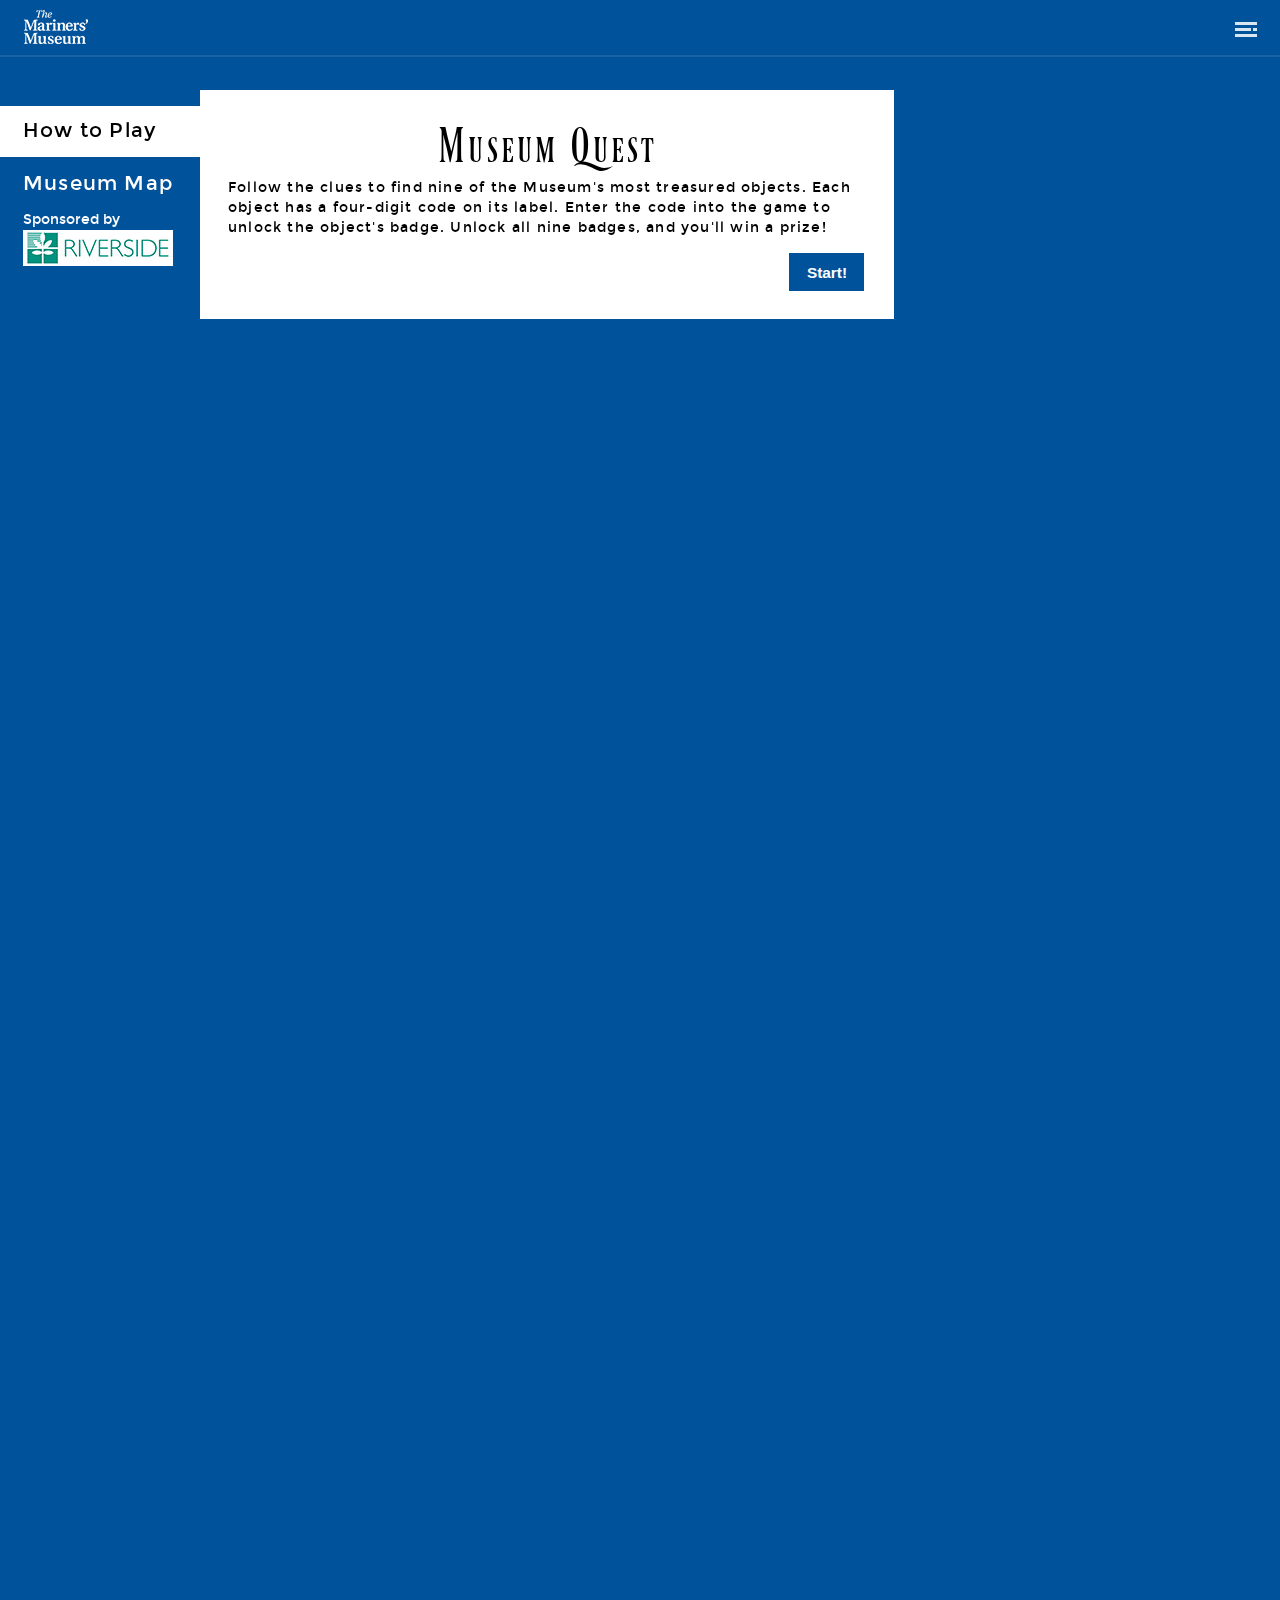
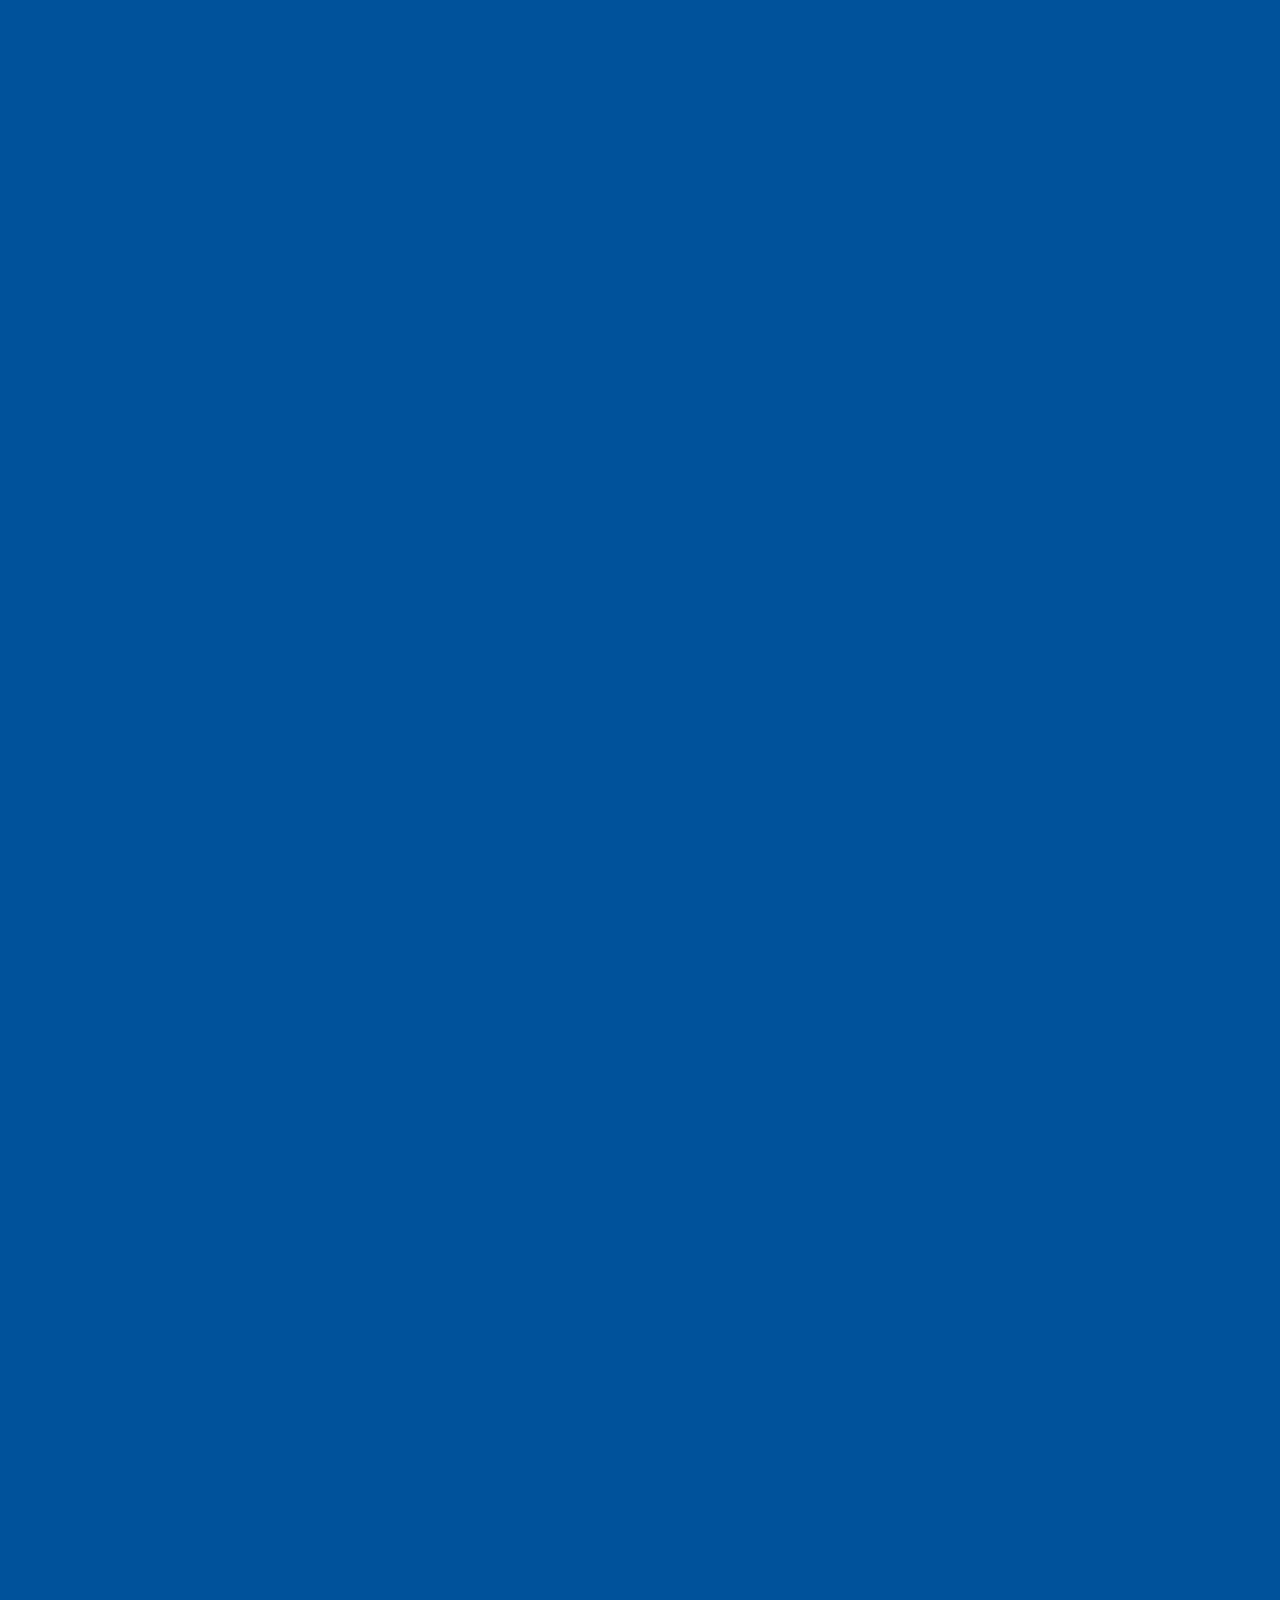
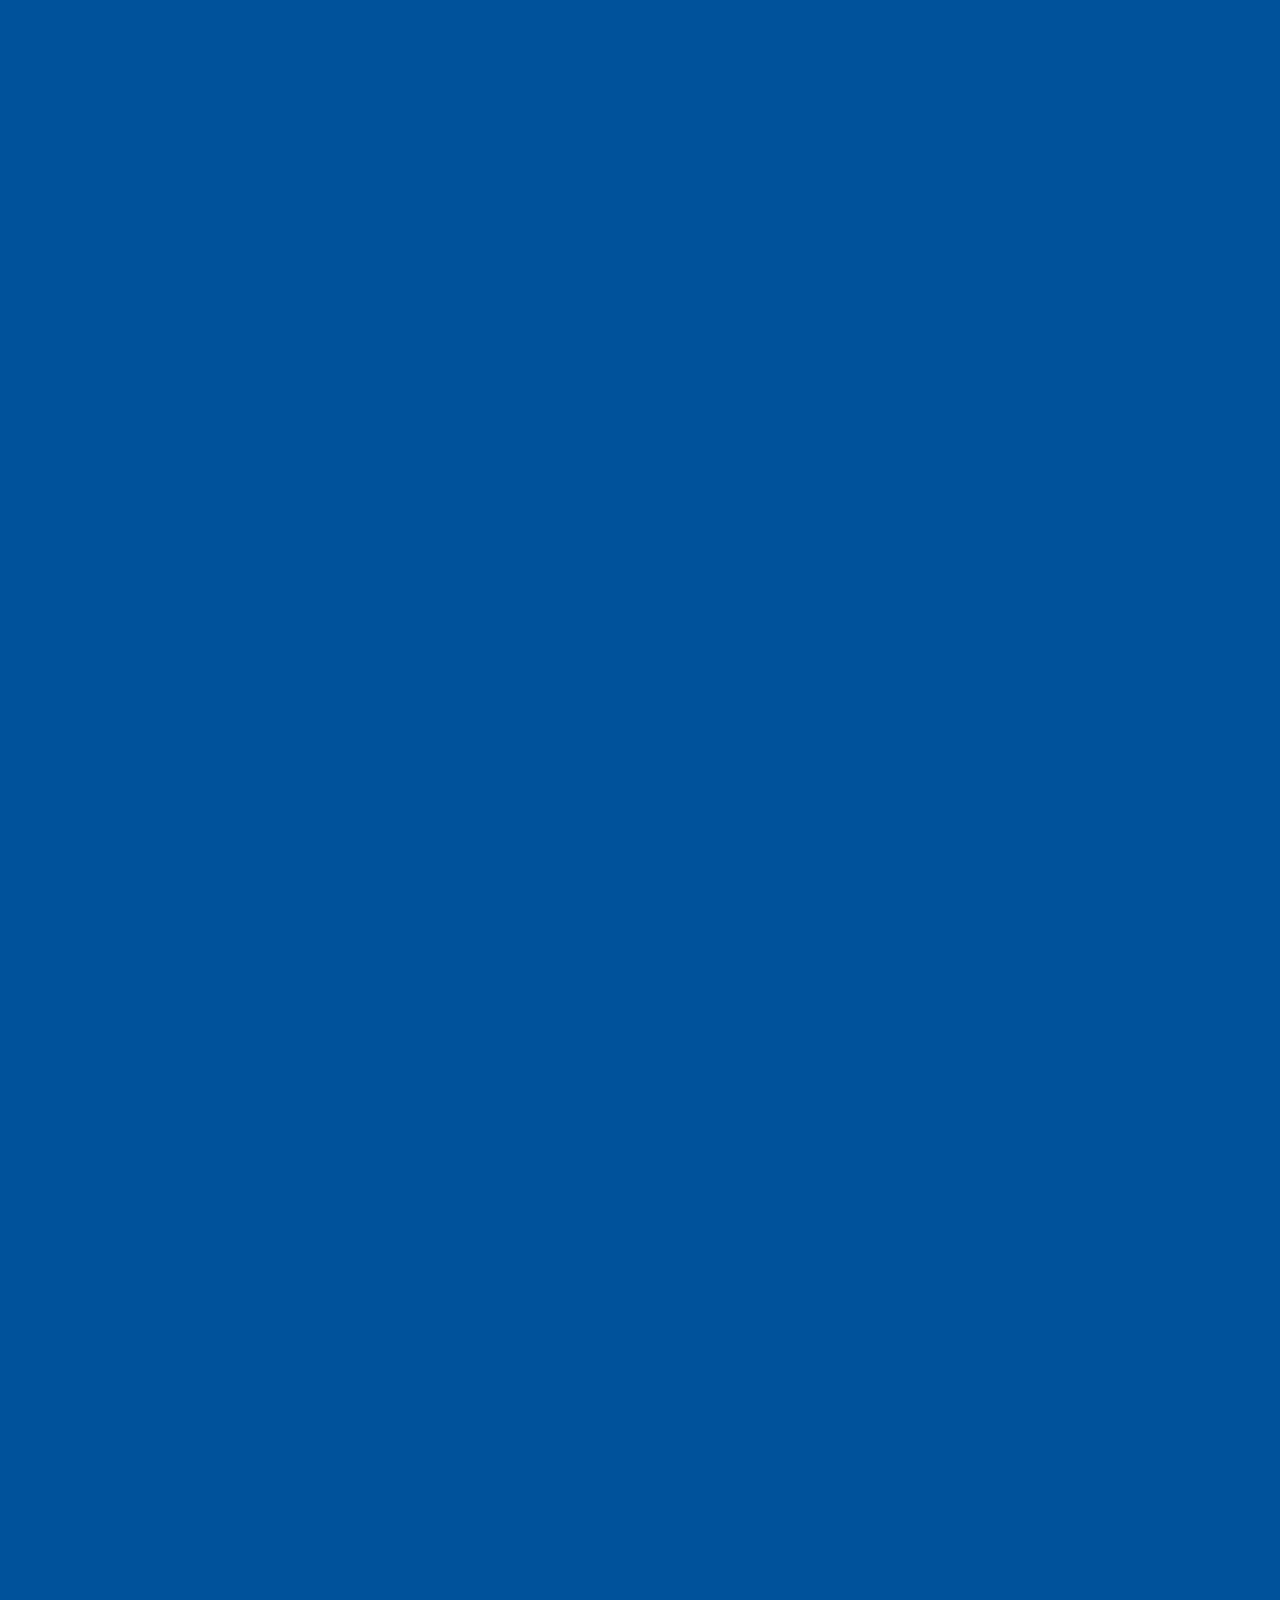
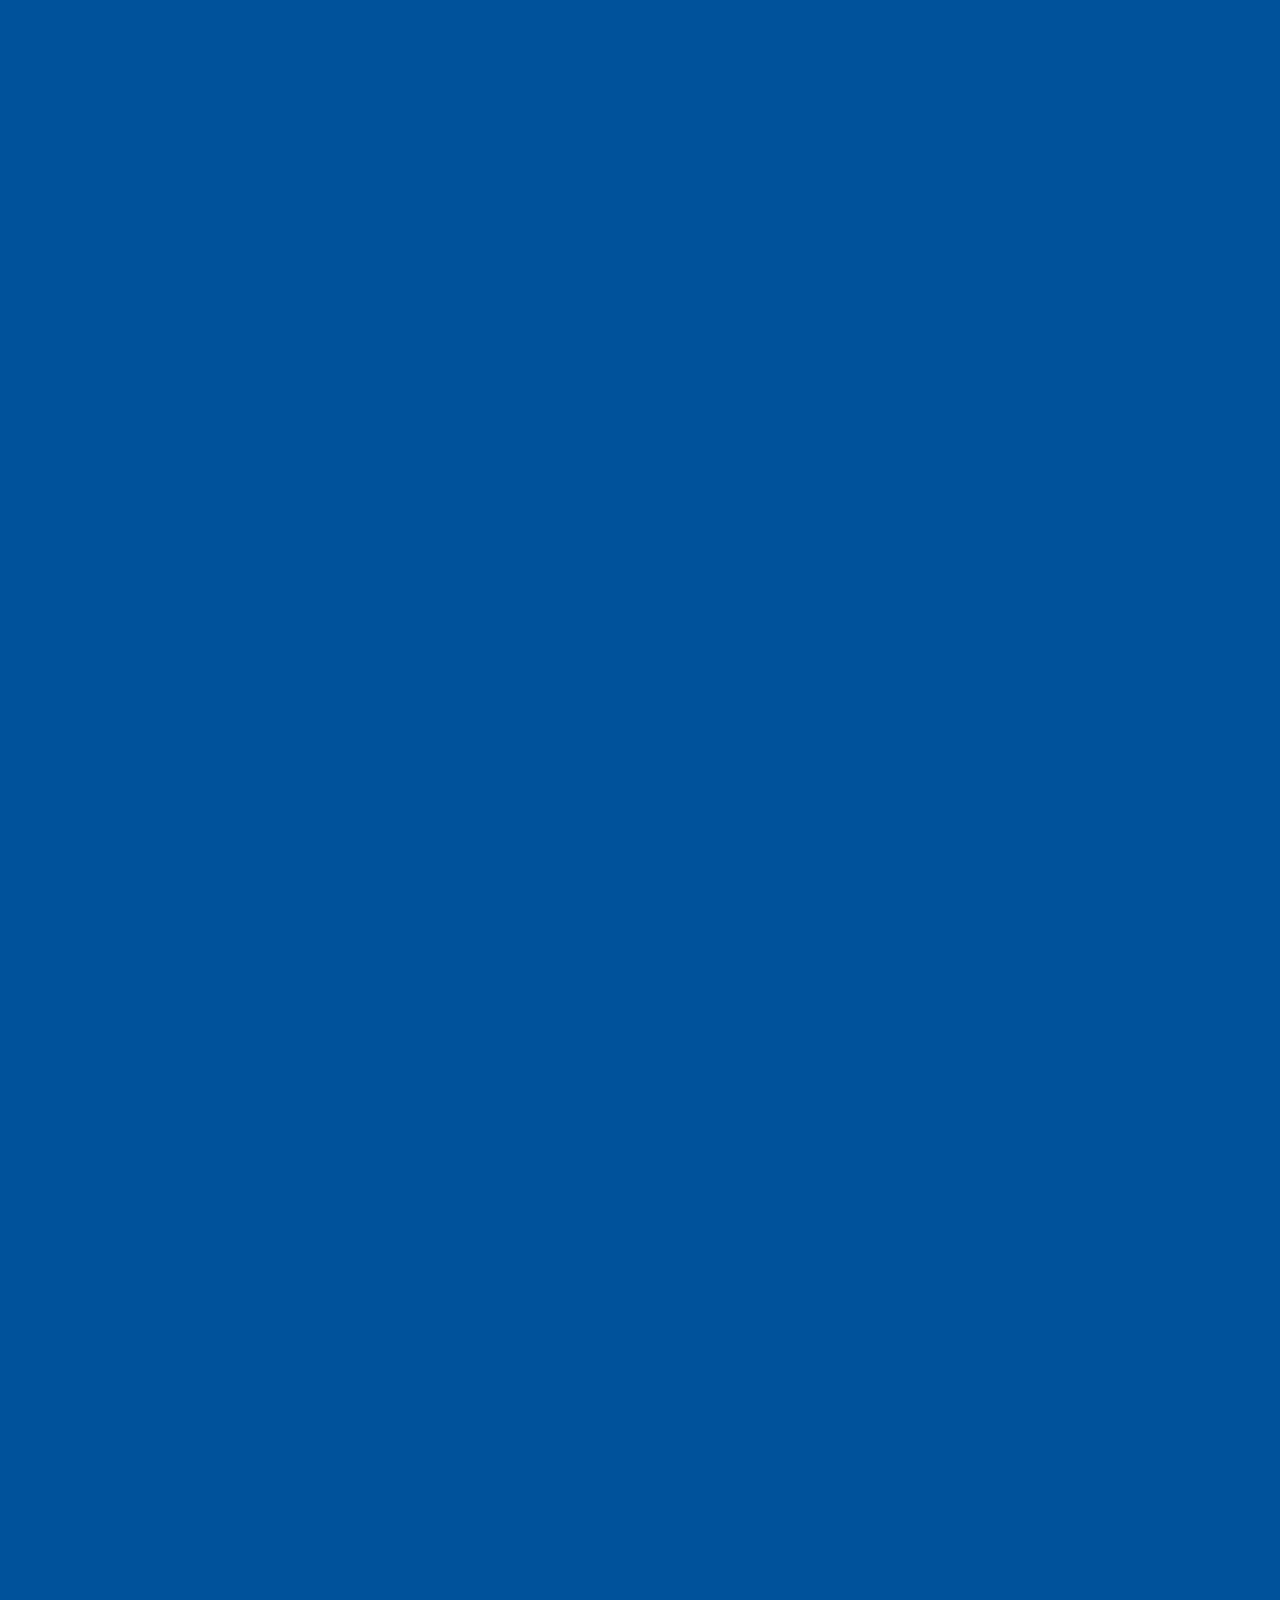
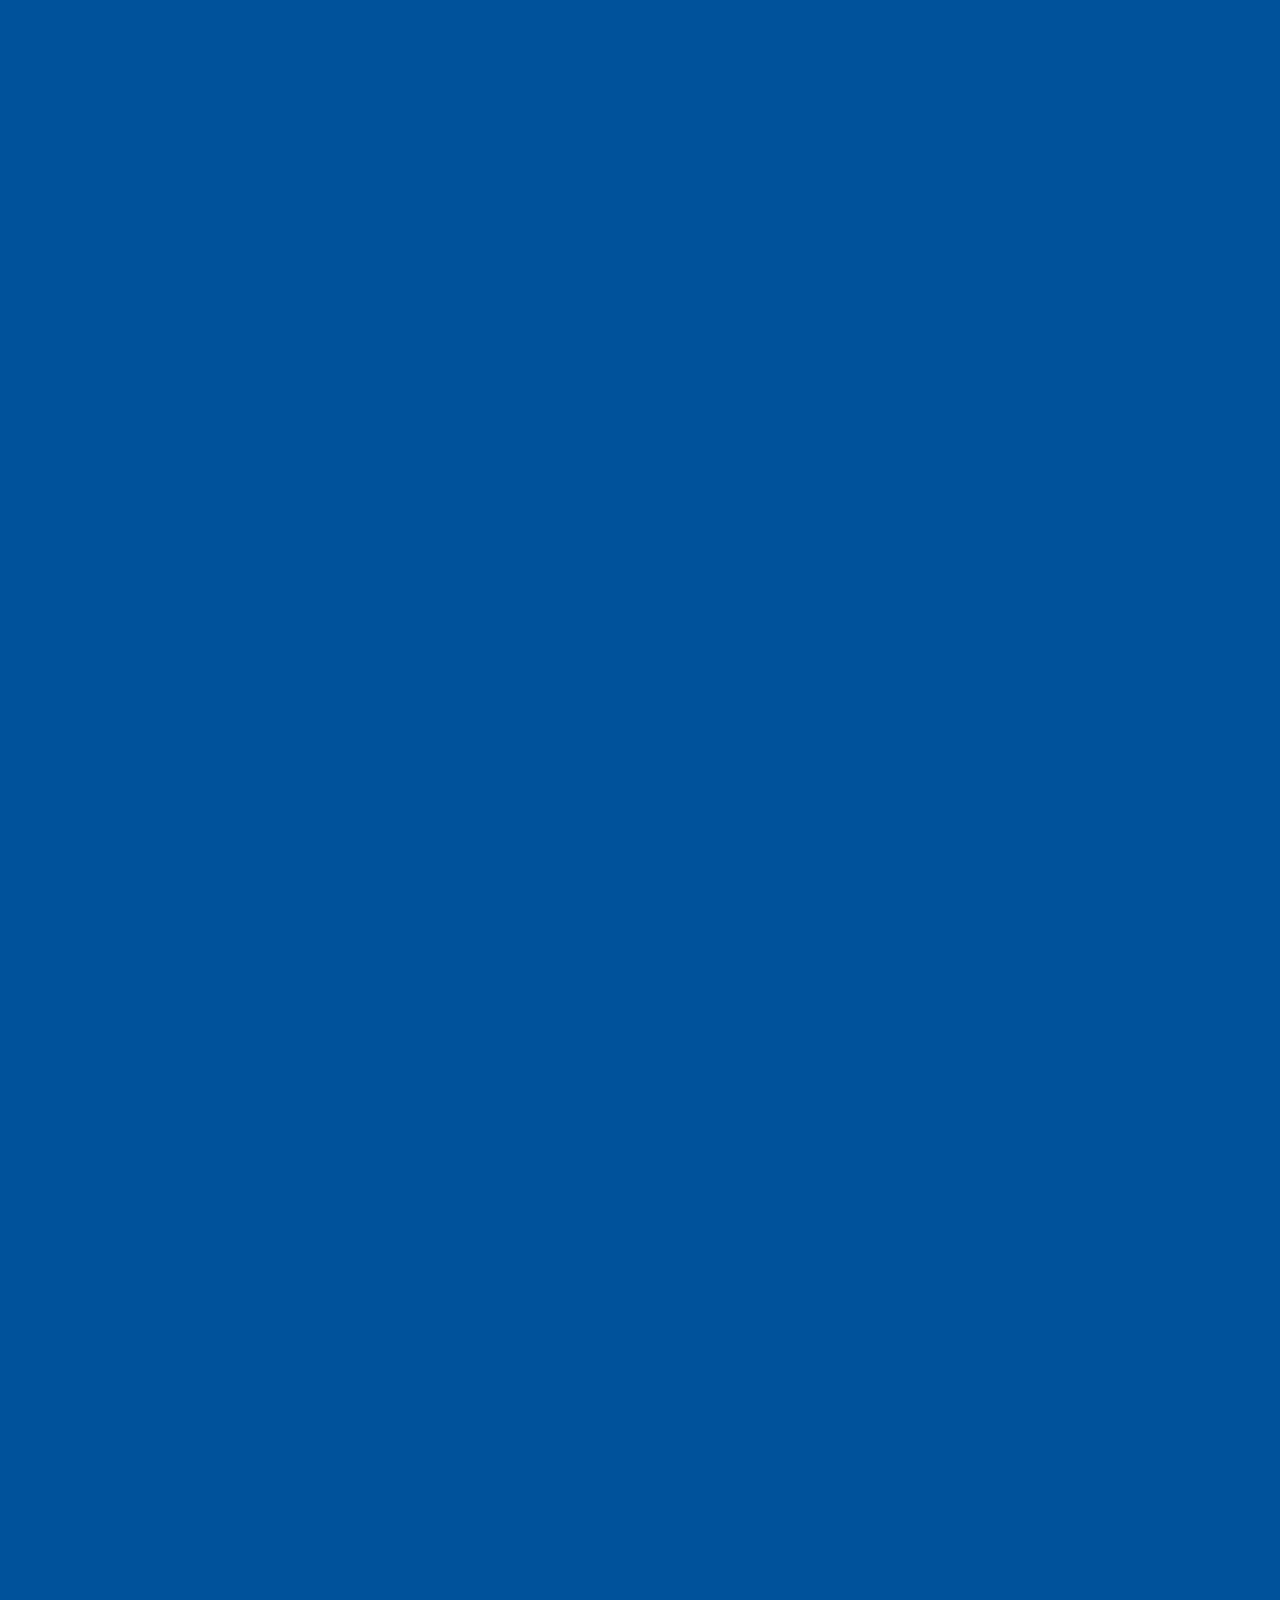
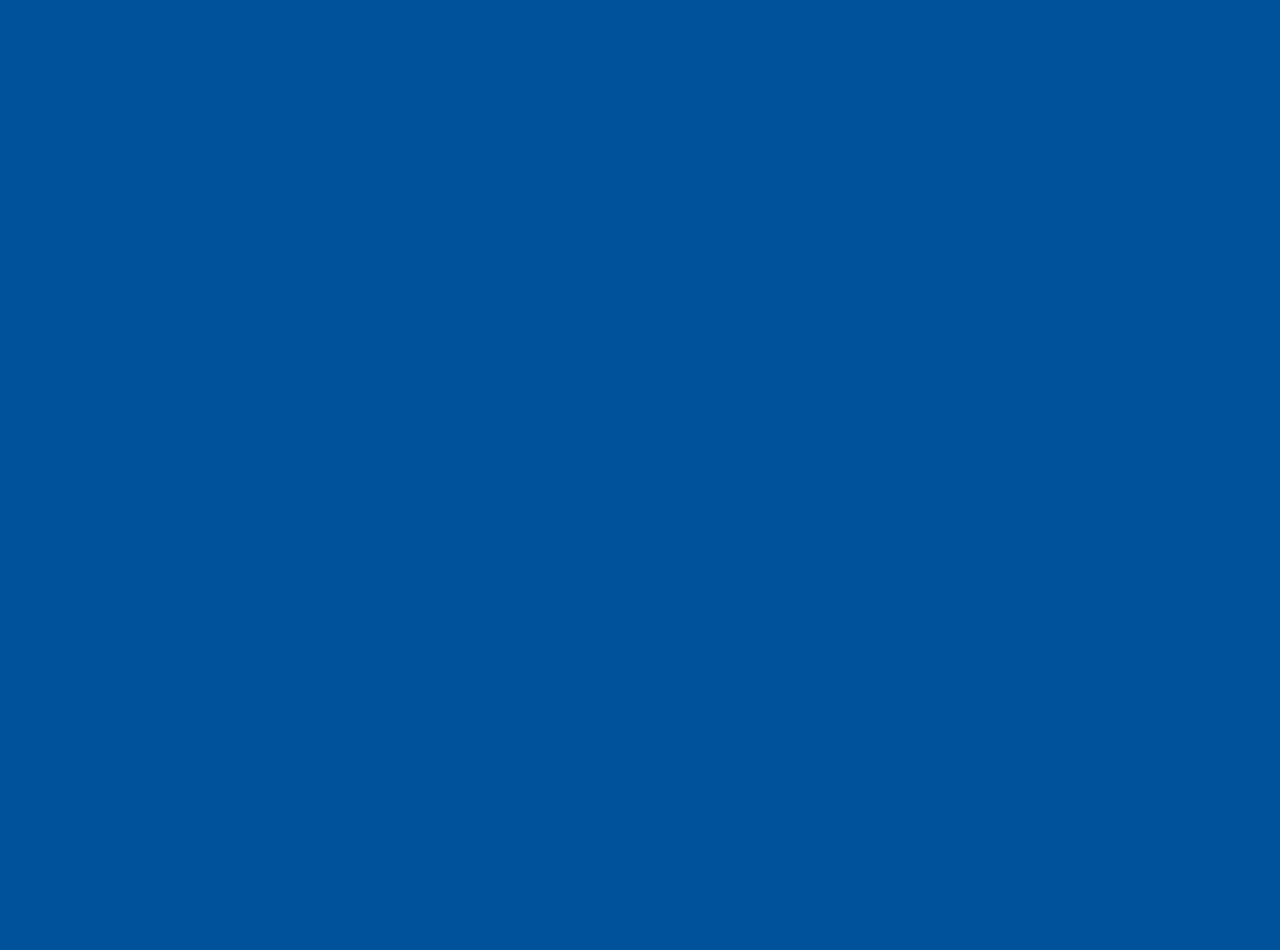
==== commit af64df83: "Font fixes and switch to word mark app logo" ====
--- a/index.html
+++ b/index.html
@@ -1,4 +1,4 @@
-<!DOCTYPE html><html><head><meta content="text/html; charset=utf-8" http-equiv="content-type"><meta content="telephone=no" name="format-detection"><meta content="user-scalable=yes,initial-scale=1,maximum-scale=1,minimum-scale=1,width=device-width,height=device-height" name="viewport"><link href="css/app.min.css" rel="stylesheet" type="text/css"><script src="js/app-header.min.js" type="text/javascript"></script><title>Museum Quest</title></head><body><script src="js/app-body.min.js" type="text/javascript"></script><div id="bonfire-pageloader"><div class="bonfire-pageloader-icon"><svg version="1.1" xmlns="http://www.w3.org/2000/svg" xmlns:xlink="http://www.w3.org/1999/xlink" x="0px" y="0px" width="512px" height="512px" viewbox="0 0 512 512" enable-background="new 0 0 512 512" xml:space="preserve"><path id="loading-12-icon" d="M291,82.219c0,16.568-13.432,30-30,30s-30-13.432-30-30s13.432-30,30-30S291,65.65,291,82.219z
+<!DOCTYPE html><html><head><meta content="text/html; charset=utf-8" http-equiv="content-type"><meta content="telephone=no" name="format-detection"><meta content="user-scalable=yes,initial-scale=1,maximum-scale=1,minimum-scale=1,width=device-width,height=device-height" name="viewport"><link href="fonts/montserrat/montserrat.css" rel="stylesheet" type="text/css"><link href="fonts/ferrum/ferrum.css" rel="stylesheet" type="text/css"><link href="css/app.min.css" rel="stylesheet" type="text/css"><script src="js/app-header.min.js" type="text/javascript"></script><title>Museum Quest</title></head><body><script src="js/app-body.min.js" type="text/javascript"></script><div id="bonfire-pageloader"><div class="bonfire-pageloader-icon"><svg version="1.1" xmlns="http://www.w3.org/2000/svg" xmlns:xlink="http://www.w3.org/1999/xlink" x="0px" y="0px" width="512px" height="512px" viewbox="0 0 512 512" enable-background="new 0 0 512 512" xml:space="preserve"><path id="loading-12-icon" d="M291,82.219c0,16.568-13.432,30-30,30s-30-13.432-30-30s13.432-30,30-30S291,65.65,291,82.219z
 					 M261,404.781c-15.188,0-27.5,12.312-27.5,27.5s12.312,27.5,27.5,27.5s27.5-12.312,27.5-27.5S276.188,404.781,261,404.781z
 					 M361.504,113.167c-4.142,7.173-13.314,9.631-20.487,5.489c-7.173-4.141-9.631-13.313-5.49-20.487
 					c4.142-7.173,13.314-9.631,20.488-5.489C363.188,96.821,365.645,105.994,361.504,113.167z M188.484,382.851
@@ -24,4 +24,4 @@
 					var browserheight = $(window).height();
 					$('.bonfire-pageloader-icon').css('right', ((browserwidth - $(".bonfire-pageloader-icon").width())/2)).css('top', ((browserheight - $(".bonfire-pageloader-icon").height())/2));
 				};
-				resizenow();</script></div><div id="header-bar"><div class="site-logo-wrapper"><div class="site-logo"><img src="images/logo.png"></div></div></div><div class="menu-wrapper"><div class="menu-button"></div></div><div id="menu"><ul id="menu-main-menu" class="menu"><li class="menu-item"><a href="#">How to Play<p><img src="images/icon.png" class="img-responsive">Follow the clues to find nine of the Museum's most treasured objects. Each object has a four-digit code on its label. Enter the code into the game to unlock the object's badge. Unlock all nine badges, and you'll win a prize!<button class="ui-button ui-widget ui-state-default ui-corner-all ui-button-text-only ui-state-hover" onclick="startGame()"><span class="ui-button-text">Start!</span></button></p></a></li><li class="menu-item"><a href="#">Museum Map<p class="map"><img src="images/map.jpg" class="img-responsive"></p></a></li></ul><p>Sponsored by<br><img src="images/riverside-logo.jpg" class="img-responsive"></p></div><div id="menu-open-overlay"></div><div id="menu-open-background"><div class="menu-open-background"></div></div><div id="sitewrap"><div id="content"><div class="wrapper-outer"><div class="content-wrapper"><div class="container-fluid"><div id="quiz"></div></div></div></div></div></div><script src="js/app-footer.min.js" type="text/javascript"></script></body></html>+				resizenow();</script></div><div id="header-bar"><div class="site-logo-wrapper"><div class="site-logo"><img src="images/logo.png"></div></div></div><div class="menu-wrapper"><div class="menu-button"></div></div><div id="menu"><ul id="menu-main-menu" class="menu"><li class="menu-item"><a href="#">How to Play<p><span class="app-name">Museum Quest</span>Follow the clues to find nine of the Museum's most treasured objects. Each object has a four-digit code on its label. Enter the code into the game to unlock the object's badge. Unlock all nine badges, and you'll win a prize!<button class="ui-button ui-widget ui-state-default ui-corner-all ui-button-text-only ui-state-hover" onclick="startGame()"><span class="ui-button-text">Start!</span></button></p></a></li><li class="menu-item"><a href="#">Museum Map<p class="map"><img src="images/map.jpg" class="img-responsive"></p></a></li></ul><p>Sponsored by<br><img src="images/riverside-logo.jpg" class="img-responsive"></p></div><div id="menu-open-overlay"></div><div id="menu-open-background"><div class="menu-open-background"></div></div><div id="sitewrap"><div id="content"><div class="wrapper-outer"><div class="content-wrapper"><div class="container-fluid"><div id="quiz"></div></div></div></div></div></div><script src="js/app-footer.min.js" type="text/javascript"></script></body></html>--- a/fonts/montserrat/montserrat.css
+++ b/fonts/montserrat/montserrat.css
@@ -0,0 +1 @@
+@font-face{font-family:'Montserrat Bold';src:url(montserrat-bold-webfont.eot);src:url(montserrat-bold-webfont.eot?#iefix) format('embedded-opentype'),url(montserrat-bold-webfont.woff) format('woff'),url(montserrat-bold-webfont.ttf) format('truetype'),url(montserrat-bold-webfont.svg#montserratbold) format('svg');font-weight:400;font-style:normal}@font-face{font-family:Montserrat;src:url(montserrat-regular-webfont.eot);src:url(montserrat-regular-webfont.eot?#iefix) format('embedded-opentype'),url(montserrat-regular-webfont.woff) format('woff'),url(montserrat-regular-webfont.ttf) format('truetype'),url(montserrat-regular-webfont.svg#montserrat) format('svg');font-weight:400;font-style:normal}--- a/fonts/ferrum/ferrum.css
+++ b/fonts/ferrum/ferrum.css
@@ -0,0 +1 @@
+@font-face{font-family:Ferrum;src:url(ferrum-webfont.eot);src:url(ferrum-webfont.eot?#iefix) format('embedded-opentype'),url(ferrum-webfont.woff) format('woff'),url(ferrum-webfont.ttf) format('truetype'),url(ferrum-webfont.svg#ferrum) format('svg');font-weight:400;font-style:normal}--- a/css/app.min.css
+++ b/css/app.min.css
@@ -2,4 +2,4 @@
  * Bootstrap v3.1.1 (http://getbootstrap.com)
  * Copyright 2011-2014 Twitter, Inc.
  * Licensed under MIT (https://github.com/twbs/bootstrap/blob/master/LICENSE)
- *//*! normalize.css v3.0.0 | MIT License | git.io/normalize */html{font-family:sans-serif;-ms-text-size-adjust:100%;-webkit-text-size-adjust:100%}body{margin:0}article,aside,details,figcaption,figure,footer,header,hgroup,main,nav,section,summary{display:block}audio,canvas,progress,video{display:inline-block;vertical-align:baseline}audio:not([controls]){display:none;height:0}[hidden],template{display:none}a{background:0 0}a:active,a:hover{outline:0}b,strong{font-weight:700}dfn{font-style:italic}h1{margin:.67em 0}mark{background:#ff0;color:#000}sub,sup{font-size:75%;line-height:0;position:relative;vertical-align:baseline}sup{top:-.5em}sub{bottom:-.25em}img{border:0}svg:not(:root){overflow:hidden}hr{-moz-box-sizing:content-box;box-sizing:content-box;height:0}pre{overflow:auto}code,kbd,pre,samp{font-size:1em}button,input,optgroup,select,textarea{color:inherit;font:inherit;margin:0}button{overflow:visible}button,select{text-transform:none}button,html input[type=button],input[type=reset],input[type=submit]{-webkit-appearance:button;cursor:pointer}button[disabled],html input[disabled]{cursor:default}button::-moz-focus-inner,input::-moz-focus-inner{border:0;padding:0}input[type=checkbox],input[type=radio]{box-sizing:border-box;padding:0}input[type=number]::-webkit-inner-spin-button,input[type=number]::-webkit-outer-spin-button{height:auto}input[type=search]::-webkit-search-cancel-button,input[type=search]::-webkit-search-decoration{-webkit-appearance:none}textarea{overflow:auto}optgroup{font-weight:700}table{border-collapse:collapse;border-spacing:0}td,th{padding:0}@media print{*{text-shadow:none!important;color:#000!important;background:0 0!important;box-shadow:none!important}a,a:visited{text-decoration:underline}a[href]:after{content:" (" attr(href) ")"}abbr[title]:after{content:" (" attr(title) ")"}a[href^="javascript:"]:after,a[href^="#"]:after{content:""}blockquote,pre{border:1px solid #999;page-break-inside:avoid}thead{display:table-header-group}img,tr{page-break-inside:avoid}img{max-width:100%!important}h2,h3,p{orphans:3;widows:3}h2,h3{page-break-after:avoid}select{background:#fff!important}.navbar{display:none}.table td,.table th{background-color:#fff!important}.btn>.caret,.dropup>.btn>.caret{border-top-color:#000!important}.label{border:1px solid #000}.table{border-collapse:collapse!important}.table-bordered td,.table-bordered th{border:1px solid #ddd!important}}*,:after,:before{-webkit-box-sizing:border-box;-moz-box-sizing:border-box;box-sizing:border-box}html{font-size:62.5%;-webkit-tap-highlight-color:transparent}body{line-height:1.42857143}button,input,select,textarea{font-family:inherit;font-size:inherit;line-height:inherit}a:focus,a:hover{color:#2a6496;text-decoration:underline}a:focus{outline:dotted thin;outline:-webkit-focus-ring-color auto 5px;outline-offset:-2px}figure{margin:0}img{vertical-align:middle}.carousel-inner>.item>a>img,.carousel-inner>.item>img,.img-responsive,.thumbnail a>img,.thumbnail>img{display:block;max-width:100%;height:auto}.img-rounded{border-radius:6px}.img-thumbnail{padding:4px;line-height:1.42857143;background-color:#fff;border:1px solid #ddd;border-radius:4px;-webkit-transition:all .2s ease-in-out;transition:all .2s ease-in-out;display:inline-block;max-width:100%;height:auto}.img-circle{border-radius:50%}hr{margin-top:20px;margin-bottom:20px;border:0;border-top:1px solid #eee}.sr-only{position:absolute;width:1px;height:1px;margin:-1px;padding:0;overflow:hidden;clip:rect(0,0,0,0);border:0}.h1,.h2,.h3,.h4,.h5,.h6,h1,h2,h3,h4,h5,h6{font-family:inherit;font-weight:500;line-height:1.1;color:inherit}.h1 .small,.h1 small,.h2 .small,.h2 small,.h3 .small,.h3 small,.h4 .small,.h4 small,.h5 .small,.h5 small,.h6 .small,.h6 small,h1 .small,h1 small,h2 .small,h2 small,h3 .small,h3 small,h4 .small,h4 small,h5 .small,h5 small,h6 .small,h6 small{font-weight:400;line-height:1;color:#999}.h1,.h2,.h3,h1,h2,h3{margin-top:20px;margin-bottom:10px}.h1 .small,.h1 small,.h2 .small,.h2 small,.h3 .small,.h3 small,h1 .small,h1 small,h2 .small,h2 small,h3 .small,h3 small{font-size:65%}.h4,.h5,.h6,h4,h5,h6{margin-top:10px;margin-bottom:10px}.h4 .small,.h4 small,.h5 .small,.h5 small,.h6 .small,.h6 small,h4 .small,h4 small,h5 .small,h5 small,h6 .small,h6 small{font-size:75%}.h1,h1{font-size:36px}.h2,h2{font-size:30px}.h3,h3{font-size:24px}.h4,h4{font-size:18px}.h5,h5{font-size:14px}.h6,h6{font-size:12px}.lead{margin-bottom:20px;font-size:16px;font-weight:200;line-height:1.4}@media (min-width:768px){.lead{font-size:21px}}.small,small{font-size:85%}cite{font-style:normal}.text-left{text-align:left}.text-right{text-align:right}.text-center{text-align:center}.text-justify{text-align:justify}.text-muted{color:#999}.text-primary{color:#428bca}a.text-primary:hover{color:#3071a9}.text-success{color:#3c763d}a.text-success:hover{color:#2b542c}.text-info{color:#31708f}a.text-info:hover{color:#245269}.text-warning{color:#8a6d3b}a.text-warning:hover{color:#66512c}.text-danger{color:#a94442}a.text-danger:hover{color:#843534}.bg-primary{color:#fff;background-color:#428bca}a.bg-primary:hover{background-color:#3071a9}.bg-success{background-color:#dff0d8}a.bg-success:hover{background-color:#c1e2b3}.bg-info{background-color:#d9edf7}a.bg-info:hover{background-color:#afd9ee}.bg-warning{background-color:#fcf8e3}a.bg-warning:hover{background-color:#f7ecb5}.bg-danger{background-color:#f2dede}a.bg-danger:hover{background-color:#e4b9b9}.page-header{padding-bottom:9px;margin:40px 0 20px;border-bottom:1px solid #eee}ol,ul{margin-top:0;margin-bottom:10px}ol ol,ol ul,ul ol,ul ul{margin-bottom:0}.list-unstyled{padding-left:0;list-style:none}.list-inline{padding-left:0;list-style:none;margin-left:-5px}.list-inline>li{display:inline-block;padding-left:5px;padding-right:5px}dl{margin-top:0;margin-bottom:20px}dd,dt{line-height:1.42857143}dt{font-weight:700}dd{margin-left:0}@media (min-width:768px){.dl-horizontal dt{float:left;width:160px;clear:left;text-align:right;overflow:hidden;text-overflow:ellipsis;white-space:nowrap}.dl-horizontal dd{margin-left:180px}}abbr[data-original-title],abbr[title]{cursor:help;border-bottom:1px dotted #999}.initialism{font-size:90%;text-transform:uppercase}blockquote{margin:0 0 20px;border-left:5px solid #eee}blockquote ol:last-child,blockquote p:last-child,blockquote ul:last-child{margin-bottom:0}blockquote .small,blockquote footer,blockquote small{display:block;font-size:80%;line-height:1.42857143;color:#999}blockquote .small:before,blockquote footer:before,blockquote small:before{content:'\2014 \00A0'}.blockquote-reverse,blockquote.pull-right{padding-right:15px;padding-left:0;border-right:5px solid #eee;border-left:0;text-align:right}.blockquote-reverse .small:before,.blockquote-reverse footer:before,.blockquote-reverse small:before,blockquote.pull-right .small:before,blockquote.pull-right footer:before,blockquote.pull-right small:before{content:''}.blockquote-reverse .small:after,.blockquote-reverse footer:after,.blockquote-reverse small:after,blockquote.pull-right .small:after,blockquote.pull-right footer:after,blockquote.pull-right small:after{content:'\00A0 \2014'}blockquote:after,blockquote:before{content:""}address{margin-bottom:20px;font-style:normal;line-height:1.42857143}code,kbd,pre,samp{font-family:Menlo,Monaco,Consolas,"Courier New",monospace}code{padding:2px 4px;font-size:90%;color:#c7254e;background-color:#f9f2f4;white-space:nowrap;border-radius:4px}kbd{padding:2px 4px;font-size:90%;color:#fff;background-color:#333;border-radius:3px;box-shadow:inset 0 -1px 0 rgba(0,0,0,.25)}pre{display:block;padding:9.5px;margin:0 0 10px;font-size:13px;line-height:1.42857143;word-break:break-all;word-wrap:break-word;color:#333;background-color:#f5f5f5;border:1px solid #ccc;border-radius:4px}pre code{padding:0;font-size:inherit;color:inherit;white-space:pre-wrap;background-color:transparent;border-radius:0}.pre-scrollable{max-height:340px;overflow-y:scroll}.container,.container-fluid{margin-right:auto;margin-left:auto;padding-left:15px;padding-right:15px}@media (min-width:768px){.container{width:750px}}@media (min-width:992px){.container{width:970px}}@media (min-width:1200px){.container{width:1170px}}.row{margin-left:-15px;margin-right:-15px}.col-lg-1,.col-lg-10,.col-lg-11,.col-lg-12,.col-lg-2,.col-lg-3,.col-lg-4,.col-lg-5,.col-lg-6,.col-lg-7,.col-lg-8,.col-lg-9,.col-md-1,.col-md-10,.col-md-11,.col-md-12,.col-md-2,.col-md-3,.col-md-4,.col-md-5,.col-md-6,.col-md-7,.col-md-8,.col-md-9,.col-sm-1,.col-sm-10,.col-sm-11,.col-sm-12,.col-sm-2,.col-sm-3,.col-sm-4,.col-sm-5,.col-sm-6,.col-sm-7,.col-sm-8,.col-sm-9,.col-xs-1,.col-xs-10,.col-xs-11,.col-xs-12,.col-xs-2,.col-xs-3,.col-xs-4,.col-xs-5,.col-xs-6,.col-xs-7,.col-xs-8,.col-xs-9{position:relative;min-height:1px;padding-left:15px;padding-right:15px}.col-xs-1,.col-xs-10,.col-xs-11,.col-xs-12,.col-xs-2,.col-xs-3,.col-xs-4,.col-xs-5,.col-xs-6,.col-xs-7,.col-xs-8,.col-xs-9{float:left}.col-xs-12{width:100%}.col-xs-11{width:91.66666667%}.col-xs-10{width:83.33333333%}.col-xs-9{width:75%}.col-xs-8{width:66.66666667%}.col-xs-7{width:58.33333333%}.col-xs-6{width:50%}.col-xs-5{width:41.66666667%}.col-xs-4{width:33.33333333%}.col-xs-3{width:25%}.col-xs-2{width:16.66666667%}.col-xs-1{width:8.33333333%}.col-xs-pull-12{right:100%}.col-xs-pull-11{right:91.66666667%}.col-xs-pull-10{right:83.33333333%}.col-xs-pull-9{right:75%}.col-xs-pull-8{right:66.66666667%}.col-xs-pull-7{right:58.33333333%}.col-xs-pull-6{right:50%}.col-xs-pull-5{right:41.66666667%}.col-xs-pull-4{right:33.33333333%}.col-xs-pull-3{right:25%}.col-xs-pull-2{right:16.66666667%}.col-xs-pull-1{right:8.33333333%}.col-xs-pull-0{right:0}.col-xs-push-12{left:100%}.col-xs-push-11{left:91.66666667%}.col-xs-push-10{left:83.33333333%}.col-xs-push-9{left:75%}.col-xs-push-8{left:66.66666667%}.col-xs-push-7{left:58.33333333%}.col-xs-push-6{left:50%}.col-xs-push-5{left:41.66666667%}.col-xs-push-4{left:33.33333333%}.col-xs-push-3{left:25%}.col-xs-push-2{left:16.66666667%}.col-xs-push-1{left:8.33333333%}.col-xs-push-0{left:0}.col-xs-offset-12{margin-left:100%}.col-xs-offset-11{margin-left:91.66666667%}.col-xs-offset-10{margin-left:83.33333333%}.col-xs-offset-9{margin-left:75%}.col-xs-offset-8{margin-left:66.66666667%}.col-xs-offset-7{margin-left:58.33333333%}.col-xs-offset-6{margin-left:50%}.col-xs-offset-5{margin-left:41.66666667%}.col-xs-offset-4{margin-left:33.33333333%}.col-xs-offset-3{margin-left:25%}.col-xs-offset-2{margin-left:16.66666667%}.col-xs-offset-1{margin-left:8.33333333%}.col-xs-offset-0{margin-left:0}@media (min-width:768px){.col-sm-1,.col-sm-10,.col-sm-11,.col-sm-12,.col-sm-2,.col-sm-3,.col-sm-4,.col-sm-5,.col-sm-6,.col-sm-7,.col-sm-8,.col-sm-9{float:left}.col-sm-12{width:100%}.col-sm-11{width:91.66666667%}.col-sm-10{width:83.33333333%}.col-sm-9{width:75%}.col-sm-8{width:66.66666667%}.col-sm-7{width:58.33333333%}.col-sm-6{width:50%}.col-sm-5{width:41.66666667%}.col-sm-4{width:33.33333333%}.col-sm-3{width:25%}.col-sm-2{width:16.66666667%}.col-sm-1{width:8.33333333%}.col-sm-pull-12{right:100%}.col-sm-pull-11{right:91.66666667%}.col-sm-pull-10{right:83.33333333%}.col-sm-pull-9{right:75%}.col-sm-pull-8{right:66.66666667%}.col-sm-pull-7{right:58.33333333%}.col-sm-pull-6{right:50%}.col-sm-pull-5{right:41.66666667%}.col-sm-pull-4{right:33.33333333%}.col-sm-pull-3{right:25%}.col-sm-pull-2{right:16.66666667%}.col-sm-pull-1{right:8.33333333%}.col-sm-pull-0{right:0}.col-sm-push-12{left:100%}.col-sm-push-11{left:91.66666667%}.col-sm-push-10{left:83.33333333%}.col-sm-push-9{left:75%}.col-sm-push-8{left:66.66666667%}.col-sm-push-7{left:58.33333333%}.col-sm-push-6{left:50%}.col-sm-push-5{left:41.66666667%}.col-sm-push-4{left:33.33333333%}.col-sm-push-3{left:25%}.col-sm-push-2{left:16.66666667%}.col-sm-push-1{left:8.33333333%}.col-sm-push-0{left:0}.col-sm-offset-12{margin-left:100%}.col-sm-offset-11{margin-left:91.66666667%}.col-sm-offset-10{margin-left:83.33333333%}.col-sm-offset-9{margin-left:75%}.col-sm-offset-8{margin-left:66.66666667%}.col-sm-offset-7{margin-left:58.33333333%}.col-sm-offset-6{margin-left:50%}.col-sm-offset-5{margin-left:41.66666667%}.col-sm-offset-4{margin-left:33.33333333%}.col-sm-offset-3{margin-left:25%}.col-sm-offset-2{margin-left:16.66666667%}.col-sm-offset-1{margin-left:8.33333333%}.col-sm-offset-0{margin-left:0}}@media (min-width:992px){.col-md-1,.col-md-10,.col-md-11,.col-md-12,.col-md-2,.col-md-3,.col-md-4,.col-md-5,.col-md-6,.col-md-7,.col-md-8,.col-md-9{float:left}.col-md-12{width:100%}.col-md-11{width:91.66666667%}.col-md-10{width:83.33333333%}.col-md-9{width:75%}.col-md-8{width:66.66666667%}.col-md-7{width:58.33333333%}.col-md-6{width:50%}.col-md-5{width:41.66666667%}.col-md-4{width:33.33333333%}.col-md-3{width:25%}.col-md-2{width:16.66666667%}.col-md-1{width:8.33333333%}.col-md-pull-12{right:100%}.col-md-pull-11{right:91.66666667%}.col-md-pull-10{right:83.33333333%}.col-md-pull-9{right:75%}.col-md-pull-8{right:66.66666667%}.col-md-pull-7{right:58.33333333%}.col-md-pull-6{right:50%}.col-md-pull-5{right:41.66666667%}.col-md-pull-4{right:33.33333333%}.col-md-pull-3{right:25%}.col-md-pull-2{right:16.66666667%}.col-md-pull-1{right:8.33333333%}.col-md-pull-0{right:0}.col-md-push-12{left:100%}.col-md-push-11{left:91.66666667%}.col-md-push-10{left:83.33333333%}.col-md-push-9{left:75%}.col-md-push-8{left:66.66666667%}.col-md-push-7{left:58.33333333%}.col-md-push-6{left:50%}.col-md-push-5{left:41.66666667%}.col-md-push-4{left:33.33333333%}.col-md-push-3{left:25%}.col-md-push-2{left:16.66666667%}.col-md-push-1{left:8.33333333%}.col-md-push-0{left:0}.col-md-offset-12{margin-left:100%}.col-md-offset-11{margin-left:91.66666667%}.col-md-offset-10{margin-left:83.33333333%}.col-md-offset-9{margin-left:75%}.col-md-offset-8{margin-left:66.66666667%}.col-md-offset-7{margin-left:58.33333333%}.col-md-offset-6{margin-left:50%}.col-md-offset-5{margin-left:41.66666667%}.col-md-offset-4{margin-left:33.33333333%}.col-md-offset-3{margin-left:25%}.col-md-offset-2{margin-left:16.66666667%}.col-md-offset-1{margin-left:8.33333333%}.col-md-offset-0{margin-left:0}}@media (min-width:1200px){.col-lg-1,.col-lg-10,.col-lg-11,.col-lg-12,.col-lg-2,.col-lg-3,.col-lg-4,.col-lg-5,.col-lg-6,.col-lg-7,.col-lg-8,.col-lg-9{float:left}.col-lg-12{width:100%}.col-lg-11{width:91.66666667%}.col-lg-10{width:83.33333333%}.col-lg-9{width:75%}.col-lg-8{width:66.66666667%}.col-lg-7{width:58.33333333%}.col-lg-6{width:50%}.col-lg-5{width:41.66666667%}.col-lg-4{width:33.33333333%}.col-lg-3{width:25%}.col-lg-2{width:16.66666667%}.col-lg-1{width:8.33333333%}.col-lg-pull-12{right:100%}.col-lg-pull-11{right:91.66666667%}.col-lg-pull-10{right:83.33333333%}.col-lg-pull-9{right:75%}.col-lg-pull-8{right:66.66666667%}.col-lg-pull-7{right:58.33333333%}.col-lg-pull-6{right:50%}.col-lg-pull-5{right:41.66666667%}.col-lg-pull-4{right:33.33333333%}.col-lg-pull-3{right:25%}.col-lg-pull-2{right:16.66666667%}.col-lg-pull-1{right:8.33333333%}.col-lg-pull-0{right:0}.col-lg-push-12{left:100%}.col-lg-push-11{left:91.66666667%}.col-lg-push-10{left:83.33333333%}.col-lg-push-9{left:75%}.col-lg-push-8{left:66.66666667%}.col-lg-push-7{left:58.33333333%}.col-lg-push-6{left:50%}.col-lg-push-5{left:41.66666667%}.col-lg-push-4{left:33.33333333%}.col-lg-push-3{left:25%}.col-lg-push-2{left:16.66666667%}.col-lg-push-1{left:8.33333333%}.col-lg-push-0{left:0}.col-lg-offset-12{margin-left:100%}.col-lg-offset-11{margin-left:91.66666667%}.col-lg-offset-10{margin-left:83.33333333%}.col-lg-offset-9{margin-left:75%}.col-lg-offset-8{margin-left:66.66666667%}.col-lg-offset-7{margin-left:58.33333333%}.col-lg-offset-6{margin-left:50%}.col-lg-offset-5{margin-left:41.66666667%}.col-lg-offset-4{margin-left:33.33333333%}.col-lg-offset-3{margin-left:25%}.col-lg-offset-2{margin-left:16.66666667%}.col-lg-offset-1{margin-left:8.33333333%}.col-lg-offset-0{margin-left:0}}table{max-width:100%;background-color:transparent}th{text-align:left}.table{width:100%;margin-bottom:20px}.table>tbody>tr>td,.table>tbody>tr>th,.table>tfoot>tr>td,.table>tfoot>tr>th,.table>thead>tr>td,.table>thead>tr>th{padding:8px;line-height:1.42857143;vertical-align:top;border-top:1px solid #ddd}.table>thead>tr>th{vertical-align:bottom;border-bottom:2px solid #ddd}.table>caption+thead>tr:first-child>td,.table>caption+thead>tr:first-child>th,.table>colgroup+thead>tr:first-child>td,.table>colgroup+thead>tr:first-child>th,.table>thead:first-child>tr:first-child>td,.table>thead:first-child>tr:first-child>th{border-top:0}.table>tbody+tbody{border-top:2px solid #ddd}.table .table{background-color:#fff}.table-condensed>tbody>tr>td,.table-condensed>tbody>tr>th,.table-condensed>tfoot>tr>td,.table-condensed>tfoot>tr>th,.table-condensed>thead>tr>td,.table-condensed>thead>tr>th{padding:5px}.table-bordered,.table-bordered>tbody>tr>td,.table-bordered>tbody>tr>th,.table-bordered>tfoot>tr>td,.table-bordered>tfoot>tr>th,.table-bordered>thead>tr>td,.table-bordered>thead>tr>th{border:1px solid #ddd}.table-bordered>thead>tr>td,.table-bordered>thead>tr>th{border-bottom-width:2px}.table-striped>tbody>tr:nth-child(odd)>td,.table-striped>tbody>tr:nth-child(odd)>th{background-color:#f9f9f9}.table-hover>tbody>tr:hover>td,.table-hover>tbody>tr:hover>th{background-color:#f5f5f5}table col[class*=col-]{position:static;float:none;display:table-column}table td[class*=col-],table th[class*=col-]{position:static;float:none;display:table-cell}.table>tbody>tr.active>td,.table>tbody>tr.active>th,.table>tbody>tr>td.active,.table>tbody>tr>th.active,.table>tfoot>tr.active>td,.table>tfoot>tr.active>th,.table>tfoot>tr>td.active,.table>tfoot>tr>th.active,.table>thead>tr.active>td,.table>thead>tr.active>th,.table>thead>tr>td.active,.table>thead>tr>th.active{background-color:#f5f5f5}.table-hover>tbody>tr.active:hover>td,.table-hover>tbody>tr.active:hover>th,.table-hover>tbody>tr>td.active:hover,.table-hover>tbody>tr>th.active:hover{background-color:#e8e8e8}.table>tbody>tr.success>td,.table>tbody>tr.success>th,.table>tbody>tr>td.success,.table>tbody>tr>th.success,.table>tfoot>tr.success>td,.table>tfoot>tr.success>th,.table>tfoot>tr>td.success,.table>tfoot>tr>th.success,.table>thead>tr.success>td,.table>thead>tr.success>th,.table>thead>tr>td.success,.table>thead>tr>th.success{background-color:#dff0d8}.table-hover>tbody>tr.success:hover>td,.table-hover>tbody>tr.success:hover>th,.table-hover>tbody>tr>td.success:hover,.table-hover>tbody>tr>th.success:hover{background-color:#d0e9c6}.table>tbody>tr.info>td,.table>tbody>tr.info>th,.table>tbody>tr>td.info,.table>tbody>tr>th.info,.table>tfoot>tr.info>td,.table>tfoot>tr.info>th,.table>tfoot>tr>td.info,.table>tfoot>tr>th.info,.table>thead>tr.info>td,.table>thead>tr.info>th,.table>thead>tr>td.info,.table>thead>tr>th.info{background-color:#d9edf7}.table-hover>tbody>tr.info:hover>td,.table-hover>tbody>tr.info:hover>th,.table-hover>tbody>tr>td.info:hover,.table-hover>tbody>tr>th.info:hover{background-color:#c4e3f3}.table>tbody>tr.warning>td,.table>tbody>tr.warning>th,.table>tbody>tr>td.warning,.table>tbody>tr>th.warning,.table>tfoot>tr.warning>td,.table>tfoot>tr.warning>th,.table>tfoot>tr>td.warning,.table>tfoot>tr>th.warning,.table>thead>tr.warning>td,.table>thead>tr.warning>th,.table>thead>tr>td.warning,.table>thead>tr>th.warning{background-color:#fcf8e3}.table-hover>tbody>tr.warning:hover>td,.table-hover>tbody>tr.warning:hover>th,.table-hover>tbody>tr>td.warning:hover,.table-hover>tbody>tr>th.warning:hover{background-color:#faf2cc}.table>tbody>tr.danger>td,.table>tbody>tr.danger>th,.table>tbody>tr>td.danger,.table>tbody>tr>th.danger,.table>tfoot>tr.danger>td,.table>tfoot>tr.danger>th,.table>tfoot>tr>td.danger,.table>tfoot>tr>th.danger,.table>thead>tr.danger>td,.table>thead>tr.danger>th,.table>thead>tr>td.danger,.table>thead>tr>th.danger{background-color:#f2dede}.table-hover>tbody>tr.danger:hover>td,.table-hover>tbody>tr.danger:hover>th,.table-hover>tbody>tr>td.danger:hover,.table-hover>tbody>tr>th.danger:hover{background-color:#ebcccc}@media (max-width:767px){.table-responsive{width:100%;margin-bottom:15px;overflow-y:hidden;overflow-x:scroll;-ms-overflow-style:-ms-autohiding-scrollbar;border:1px solid #ddd;-webkit-overflow-scrolling:touch}.table-responsive>.table{margin-bottom:0}.table-responsive>.table>tbody>tr>td,.table-responsive>.table>tbody>tr>th,.table-responsive>.table>tfoot>tr>td,.table-responsive>.table>tfoot>tr>th,.table-responsive>.table>thead>tr>td,.table-responsive>.table>thead>tr>th{white-space:nowrap}.table-responsive>.table-bordered{border:0}.table-responsive>.table-bordered>tbody>tr>td:first-child,.table-responsive>.table-bordered>tbody>tr>th:first-child,.table-responsive>.table-bordered>tfoot>tr>td:first-child,.table-responsive>.table-bordered>tfoot>tr>th:first-child,.table-responsive>.table-bordered>thead>tr>td:first-child,.table-responsive>.table-bordered>thead>tr>th:first-child{border-left:0}.table-responsive>.table-bordered>tbody>tr>td:last-child,.table-responsive>.table-bordered>tbody>tr>th:last-child,.table-responsive>.table-bordered>tfoot>tr>td:last-child,.table-responsive>.table-bordered>tfoot>tr>th:last-child,.table-responsive>.table-bordered>thead>tr>td:last-child,.table-responsive>.table-bordered>thead>tr>th:last-child{border-right:0}.table-responsive>.table-bordered>tbody>tr:last-child>td,.table-responsive>.table-bordered>tbody>tr:last-child>th,.table-responsive>.table-bordered>tfoot>tr:last-child>td,.table-responsive>.table-bordered>tfoot>tr:last-child>th{border-bottom:0}}fieldset{padding:0;margin:0;border:0;min-width:0}legend{display:block;width:100%;padding:0;margin-bottom:20px;font-size:21px;line-height:inherit;color:#333;border:0;border-bottom:1px solid #e5e5e5}label{display:inline-block;margin-bottom:5px;font-weight:700}input[type=search]{-webkit-box-sizing:border-box;-moz-box-sizing:border-box;box-sizing:border-box}input[type=checkbox],input[type=radio]{margin:4px 0 0;line-height:normal}input[type=file]{display:block}input[type=range]{display:block;width:100%}select[multiple],select[size]{height:auto}input[type=checkbox]:focus,input[type=file]:focus,input[type=radio]:focus{outline:dotted thin;outline:-webkit-focus-ring-color auto 5px;outline-offset:-2px}output{display:block;padding-top:7px;font-size:14px;line-height:1.42857143;color:#555}.form-control{display:block;width:100%;height:34px;padding:6px 12px;font-size:14px;line-height:1.42857143;color:#555;background-color:#fff;background-image:none;border:1px solid #ccc;border-radius:4px;-webkit-box-shadow:inset 0 1px 1px rgba(0,0,0,.075);box-shadow:inset 0 1px 1px rgba(0,0,0,.075);-webkit-transition:border-color ease-in-out .15s,box-shadow ease-in-out .15s;transition:border-color ease-in-out .15s,box-shadow ease-in-out .15s}.form-control:focus{border-color:#66afe9;outline:0;-webkit-box-shadow:inset 0 1px 1px rgba(0,0,0,.075),0 0 8px rgba(102,175,233,.6);box-shadow:inset 0 1px 1px rgba(0,0,0,.075),0 0 8px rgba(102,175,233,.6)}.form-control::-moz-placeholder{color:#999;opacity:1}.form-control:-ms-input-placeholder{color:#999}.form-control::-webkit-input-placeholder{color:#999}.form-control[disabled],.form-control[readonly],fieldset[disabled] .form-control{cursor:not-allowed;background-color:#eee;opacity:1}textarea.form-control{height:auto}input[type=search]{-webkit-appearance:none}input[type=date]{line-height:34px}.form-group{margin-bottom:15px}.checkbox,.radio{display:block;min-height:20px;margin-top:10px;margin-bottom:10px;padding-left:20px}.checkbox label,.radio label{display:inline;font-weight:400;cursor:pointer}.checkbox input[type=checkbox],.checkbox-inline input[type=checkbox],.radio input[type=radio],.radio-inline input[type=radio]{float:left;margin-left:-20px}.checkbox+.checkbox,.radio+.radio{margin-top:-5px}.checkbox-inline,.radio-inline{display:inline-block;padding-left:20px;margin-bottom:0;vertical-align:middle;font-weight:400;cursor:pointer}.checkbox-inline+.checkbox-inline,.radio-inline+.radio-inline{margin-top:0;margin-left:10px}.checkbox-inline[disabled],.checkbox[disabled],.radio-inline[disabled],.radio[disabled],fieldset[disabled] .checkbox,fieldset[disabled] .checkbox-inline,fieldset[disabled] .radio,fieldset[disabled] .radio-inline,fieldset[disabled] input[type=checkbox],fieldset[disabled] input[type=radio],input[type=checkbox][disabled],input[type=radio][disabled]{cursor:not-allowed}.input-sm{height:30px;padding:5px 10px;font-size:12px;line-height:1.5;border-radius:3px}select.input-sm{height:30px;line-height:30px}select[multiple].input-sm,textarea.input-sm{height:auto}.input-lg{height:46px;padding:10px 16px;font-size:18px;line-height:1.33;border-radius:6px}select.input-lg{height:46px;line-height:46px}select[multiple].input-lg,textarea.input-lg{height:auto}.has-feedback{position:relative}.has-feedback .form-control{padding-right:42.5px}.has-feedback .form-control-feedback{position:absolute;top:25px;right:0;display:block;width:34px;height:34px;line-height:34px;text-align:center}.has-success .checkbox,.has-success .checkbox-inline,.has-success .control-label,.has-success .help-block,.has-success .radio,.has-success .radio-inline{color:#3c763d}.has-success .form-control{border-color:#3c763d;-webkit-box-shadow:inset 0 1px 1px rgba(0,0,0,.075);box-shadow:inset 0 1px 1px rgba(0,0,0,.075)}.has-success .form-control:focus{border-color:#2b542c;-webkit-box-shadow:inset 0 1px 1px rgba(0,0,0,.075),0 0 6px #67b168;box-shadow:inset 0 1px 1px rgba(0,0,0,.075),0 0 6px #67b168}.has-success .input-group-addon{color:#3c763d;border-color:#3c763d;background-color:#dff0d8}.has-success .form-control-feedback{color:#3c763d}.has-warning .checkbox,.has-warning .checkbox-inline,.has-warning .control-label,.has-warning .help-block,.has-warning .radio,.has-warning .radio-inline{color:#8a6d3b}.has-warning .form-control{border-color:#8a6d3b;-webkit-box-shadow:inset 0 1px 1px rgba(0,0,0,.075);box-shadow:inset 0 1px 1px rgba(0,0,0,.075)}.has-warning .form-control:focus{border-color:#66512c;-webkit-box-shadow:inset 0 1px 1px rgba(0,0,0,.075),0 0 6px #c0a16b;box-shadow:inset 0 1px 1px rgba(0,0,0,.075),0 0 6px #c0a16b}.has-warning .input-group-addon{color:#8a6d3b;border-color:#8a6d3b;background-color:#fcf8e3}.has-warning .form-control-feedback{color:#8a6d3b}.has-error .checkbox,.has-error .checkbox-inline,.has-error .control-label,.has-error .help-block,.has-error .radio,.has-error .radio-inline{color:#a94442}.has-error .form-control{border-color:#a94442;-webkit-box-shadow:inset 0 1px 1px rgba(0,0,0,.075);box-shadow:inset 0 1px 1px rgba(0,0,0,.075)}.has-error .form-control:focus{border-color:#843534;-webkit-box-shadow:inset 0 1px 1px rgba(0,0,0,.075),0 0 6px #ce8483;box-shadow:inset 0 1px 1px rgba(0,0,0,.075),0 0 6px #ce8483}.has-error .input-group-addon{color:#a94442;border-color:#a94442;background-color:#f2dede}.has-error .form-control-feedback{color:#a94442}.form-control-static{margin-bottom:0}.help-block{display:block;margin-top:5px;margin-bottom:10px;color:#737373}@media (min-width:768px){.form-inline .form-group{display:inline-block;margin-bottom:0;vertical-align:middle}.form-inline .form-control{display:inline-block;width:auto;vertical-align:middle}.form-inline .input-group>.form-control{width:100%}.form-inline .control-label{margin-bottom:0;vertical-align:middle}.form-inline .checkbox,.form-inline .radio{display:inline-block;margin-top:0;margin-bottom:0;padding-left:0;vertical-align:middle}.form-inline .checkbox input[type=checkbox],.form-inline .radio input[type=radio]{float:none;margin-left:0}.form-inline .has-feedback .form-control-feedback{top:0}}.form-horizontal .checkbox,.form-horizontal .checkbox-inline,.form-horizontal .control-label,.form-horizontal .radio,.form-horizontal .radio-inline{margin-top:0;margin-bottom:0;padding-top:7px}.form-horizontal .checkbox,.form-horizontal .radio{min-height:27px}.form-horizontal .form-group{margin-left:-15px;margin-right:-15px}.form-horizontal .form-control-static{padding-top:7px}@media (min-width:768px){.form-horizontal .control-label{text-align:right}}.form-horizontal .has-feedback .form-control-feedback{top:0;right:15px}.btn{display:inline-block;margin-bottom:0;font-weight:400;text-align:center;vertical-align:middle;cursor:pointer;background-image:none;border:1px solid transparent;white-space:nowrap;padding:6px 12px;font-size:14px;line-height:1.42857143;border-radius:4px;-webkit-user-select:none;-moz-user-select:none;-ms-user-select:none;user-select:none}.btn.active:focus,.btn:active:focus,.btn:focus{outline:dotted thin;outline:-webkit-focus-ring-color auto 5px;outline-offset:-2px}.btn:focus,.btn:hover{color:#333;text-decoration:none}.btn.active,.btn:active{outline:0;background-image:none;-webkit-box-shadow:inset 0 3px 5px rgba(0,0,0,.125);box-shadow:inset 0 3px 5px rgba(0,0,0,.125)}.btn.disabled,.btn[disabled],fieldset[disabled] .btn{cursor:not-allowed;pointer-events:none;opacity:.65;filter:alpha(opacity=65);-webkit-box-shadow:none;box-shadow:none}.btn-default{color:#333;background-color:#fff;border-color:#ccc}.btn-default.active,.btn-default:active,.btn-default:focus,.btn-default:hover,.open .dropdown-toggle.btn-default{color:#333;background-color:#ebebeb;border-color:#adadad}.btn-default.active,.btn-default:active,.open .dropdown-toggle.btn-default{background-image:none}.btn-default.disabled,.btn-default.disabled.active,.btn-default.disabled:active,.btn-default.disabled:focus,.btn-default.disabled:hover,.btn-default[disabled],.btn-default[disabled].active,.btn-default[disabled]:active,.btn-default[disabled]:focus,.btn-default[disabled]:hover,fieldset[disabled] .btn-default,fieldset[disabled] .btn-default.active,fieldset[disabled] .btn-default:active,fieldset[disabled] .btn-default:focus,fieldset[disabled] .btn-default:hover{background-color:#fff;border-color:#ccc}.btn-default .badge{color:#fff;background-color:#333}.btn-primary{color:#fff;background-color:#428bca;border-color:#357ebd}.btn-primary.active,.btn-primary:active,.btn-primary:focus,.btn-primary:hover,.open .dropdown-toggle.btn-primary{color:#fff;background-color:#3276b1;border-color:#285e8e}.btn-primary.active,.btn-primary:active,.open .dropdown-toggle.btn-primary{background-image:none}.btn-primary.disabled,.btn-primary.disabled.active,.btn-primary.disabled:active,.btn-primary.disabled:focus,.btn-primary.disabled:hover,.btn-primary[disabled],.btn-primary[disabled].active,.btn-primary[disabled]:active,.btn-primary[disabled]:focus,.btn-primary[disabled]:hover,fieldset[disabled] .btn-primary,fieldset[disabled] .btn-primary.active,fieldset[disabled] .btn-primary:active,fieldset[disabled] .btn-primary:focus,fieldset[disabled] .btn-primary:hover{background-color:#428bca;border-color:#357ebd}.btn-primary .badge{color:#428bca;background-color:#fff}.btn-success{color:#fff;background-color:#5cb85c;border-color:#4cae4c}.btn-success.active,.btn-success:active,.btn-success:focus,.btn-success:hover,.open .dropdown-toggle.btn-success{color:#fff;background-color:#47a447;border-color:#398439}.btn-success.active,.btn-success:active,.open .dropdown-toggle.btn-success{background-image:none}.btn-success.disabled,.btn-success.disabled.active,.btn-success.disabled:active,.btn-success.disabled:focus,.btn-success.disabled:hover,.btn-success[disabled],.btn-success[disabled].active,.btn-success[disabled]:active,.btn-success[disabled]:focus,.btn-success[disabled]:hover,fieldset[disabled] .btn-success,fieldset[disabled] .btn-success.active,fieldset[disabled] .btn-success:active,fieldset[disabled] .btn-success:focus,fieldset[disabled] .btn-success:hover{background-color:#5cb85c;border-color:#4cae4c}.btn-success .badge{color:#5cb85c;background-color:#fff}.btn-info{color:#fff;background-color:#5bc0de;border-color:#46b8da}.btn-info.active,.btn-info:active,.btn-info:focus,.btn-info:hover,.open .dropdown-toggle.btn-info{color:#fff;background-color:#39b3d7;border-color:#269abc}.btn-info.active,.btn-info:active,.open .dropdown-toggle.btn-info{background-image:none}.btn-info.disabled,.btn-info.disabled.active,.btn-info.disabled:active,.btn-info.disabled:focus,.btn-info.disabled:hover,.btn-info[disabled],.btn-info[disabled].active,.btn-info[disabled]:active,.btn-info[disabled]:focus,.btn-info[disabled]:hover,fieldset[disabled] .btn-info,fieldset[disabled] .btn-info.active,fieldset[disabled] .btn-info:active,fieldset[disabled] .btn-info:focus,fieldset[disabled] .btn-info:hover{background-color:#5bc0de;border-color:#46b8da}.btn-info .badge{color:#5bc0de;background-color:#fff}.btn-warning{color:#fff;background-color:#f0ad4e;border-color:#eea236}.btn-warning.active,.btn-warning:active,.btn-warning:focus,.btn-warning:hover,.open .dropdown-toggle.btn-warning{color:#fff;background-color:#ed9c28;border-color:#d58512}.btn-warning.active,.btn-warning:active,.open .dropdown-toggle.btn-warning{background-image:none}.btn-warning.disabled,.btn-warning.disabled.active,.btn-warning.disabled:active,.btn-warning.disabled:focus,.btn-warning.disabled:hover,.btn-warning[disabled],.btn-warning[disabled].active,.btn-warning[disabled]:active,.btn-warning[disabled]:focus,.btn-warning[disabled]:hover,fieldset[disabled] .btn-warning,fieldset[disabled] .btn-warning.active,fieldset[disabled] .btn-warning:active,fieldset[disabled] .btn-warning:focus,fieldset[disabled] .btn-warning:hover{background-color:#f0ad4e;border-color:#eea236}.btn-warning .badge{color:#f0ad4e;background-color:#fff}.btn-danger{color:#fff;background-color:#d9534f;border-color:#d43f3a}.btn-danger.active,.btn-danger:active,.btn-danger:focus,.btn-danger:hover,.open .dropdown-toggle.btn-danger{color:#fff;background-color:#d2322d;border-color:#ac2925}.btn-danger.active,.btn-danger:active,.open .dropdown-toggle.btn-danger{background-image:none}.btn-danger.disabled,.btn-danger.disabled.active,.btn-danger.disabled:active,.btn-danger.disabled:focus,.btn-danger.disabled:hover,.btn-danger[disabled],.btn-danger[disabled].active,.btn-danger[disabled]:active,.btn-danger[disabled]:focus,.btn-danger[disabled]:hover,fieldset[disabled] .btn-danger,fieldset[disabled] .btn-danger.active,fieldset[disabled] .btn-danger:active,fieldset[disabled] .btn-danger:focus,fieldset[disabled] .btn-danger:hover{background-color:#d9534f;border-color:#d43f3a}.btn-danger .badge{color:#d9534f;background-color:#fff}.btn-link{color:#428bca;font-weight:400;cursor:pointer;border-radius:0}.btn-link,.btn-link:active,.btn-link[disabled],fieldset[disabled] .btn-link{background-color:transparent;-webkit-box-shadow:none;box-shadow:none}.btn-link,.btn-link:active,.btn-link:focus,.btn-link:hover{border-color:transparent}.btn-link:focus,.btn-link:hover{color:#2a6496;text-decoration:underline;background-color:transparent}.btn-link[disabled]:focus,.btn-link[disabled]:hover,fieldset[disabled] .btn-link:focus,fieldset[disabled] .btn-link:hover{color:#999;text-decoration:none}.btn-group-lg>.btn,.btn-lg{padding:10px 16px;font-size:18px;line-height:1.33;border-radius:6px}.btn-group-sm>.btn,.btn-sm{padding:5px 10px;font-size:12px;line-height:1.5;border-radius:3px}.btn-group-xs>.btn,.btn-xs{padding:1px 5px;font-size:12px;line-height:1.5;border-radius:3px}.btn-block{display:block;width:100%;padding-left:0;padding-right:0}.btn-block+.btn-block{margin-top:5px}input[type=button].btn-block,input[type=reset].btn-block,input[type=submit].btn-block{width:100%}.fade{opacity:0;-webkit-transition:opacity .15s linear;transition:opacity .15s linear}.fade.in{opacity:1}.collapse{display:none}.collapse.in{display:block}.collapsing{position:relative;height:0;overflow:hidden;-webkit-transition:height .35s ease;transition:height .35s ease}@font-face{font-family:'Glyphicons Halflings';src:url(../fonts/glyphicons-halflings-regular.eot);src:url(../fonts/glyphicons-halflings-regular.eot?#iefix) format('embedded-opentype'),url(../fonts/glyphicons-halflings-regular.woff) format('woff'),url(../fonts/glyphicons-halflings-regular.ttf) format('truetype'),url(../fonts/glyphicons-halflings-regular.svg#glyphicons_halflingsregular) format('svg')}.glyphicon{position:relative;top:1px;display:inline-block;font-family:'Glyphicons Halflings';font-style:normal;font-weight:400;line-height:1;-webkit-font-smoothing:antialiased;-moz-osx-font-smoothing:grayscale}.glyphicon-asterisk:before{content:"\2a"}.glyphicon-plus:before{content:"\2b"}.glyphicon-euro:before{content:"\20ac"}.glyphicon-minus:before{content:"\2212"}.glyphicon-cloud:before{content:"\2601"}.glyphicon-envelope:before{content:"\2709"}.glyphicon-pencil:before{content:"\270f"}.glyphicon-glass:before{content:"\e001"}.glyphicon-music:before{content:"\e002"}.glyphicon-search:before{content:"\e003"}.glyphicon-heart:before{content:"\e005"}.glyphicon-star:before{content:"\e006"}.glyphicon-star-empty:before{content:"\e007"}.glyphicon-user:before{content:"\e008"}.glyphicon-film:before{content:"\e009"}.glyphicon-th-large:before{content:"\e010"}.glyphicon-th:before{content:"\e011"}.glyphicon-th-list:before{content:"\e012"}.glyphicon-ok:before{content:"\e013"}.glyphicon-remove:before{content:"\e014"}.glyphicon-zoom-in:before{content:"\e015"}.glyphicon-zoom-out:before{content:"\e016"}.glyphicon-off:before{content:"\e017"}.glyphicon-signal:before{content:"\e018"}.glyphicon-cog:before{content:"\e019"}.glyphicon-trash:before{content:"\e020"}.glyphicon-home:before{content:"\e021"}.glyphicon-file:before{content:"\e022"}.glyphicon-time:before{content:"\e023"}.glyphicon-road:before{content:"\e024"}.glyphicon-download-alt:before{content:"\e025"}.glyphicon-download:before{content:"\e026"}.glyphicon-upload:before{content:"\e027"}.glyphicon-inbox:before{content:"\e028"}.glyphicon-play-circle:before{content:"\e029"}.glyphicon-repeat:before{content:"\e030"}.glyphicon-refresh:before{content:"\e031"}.glyphicon-list-alt:before{content:"\e032"}.glyphicon-lock:before{content:"\e033"}.glyphicon-flag:before{content:"\e034"}.glyphicon-headphones:before{content:"\e035"}.glyphicon-volume-off:before{content:"\e036"}.glyphicon-volume-down:before{content:"\e037"}.glyphicon-volume-up:before{content:"\e038"}.glyphicon-qrcode:before{content:"\e039"}.glyphicon-barcode:before{content:"\e040"}.glyphicon-tag:before{content:"\e041"}.glyphicon-tags:before{content:"\e042"}.glyphicon-book:before{content:"\e043"}.glyphicon-bookmark:before{content:"\e044"}.glyphicon-print:before{content:"\e045"}.glyphicon-camera:before{content:"\e046"}.glyphicon-font:before{content:"\e047"}.glyphicon-bold:before{content:"\e048"}.glyphicon-italic:before{content:"\e049"}.glyphicon-text-height:before{content:"\e050"}.glyphicon-text-width:before{content:"\e051"}.glyphicon-align-left:before{content:"\e052"}.glyphicon-align-center:before{content:"\e053"}.glyphicon-align-right:before{content:"\e054"}.glyphicon-align-justify:before{content:"\e055"}.glyphicon-list:before{content:"\e056"}.glyphicon-indent-left:before{content:"\e057"}.glyphicon-indent-right:before{content:"\e058"}.glyphicon-facetime-video:before{content:"\e059"}.glyphicon-picture:before{content:"\e060"}.glyphicon-map-marker:before{content:"\e062"}.glyphicon-adjust:before{content:"\e063"}.glyphicon-tint:before{content:"\e064"}.glyphicon-edit:before{content:"\e065"}.glyphicon-share:before{content:"\e066"}.glyphicon-check:before{content:"\e067"}.glyphicon-move:before{content:"\e068"}.glyphicon-step-backward:before{content:"\e069"}.glyphicon-fast-backward:before{content:"\e070"}.glyphicon-backward:before{content:"\e071"}.glyphicon-play:before{content:"\e072"}.glyphicon-pause:before{content:"\e073"}.glyphicon-stop:before{content:"\e074"}.glyphicon-forward:before{content:"\e075"}.glyphicon-fast-forward:before{content:"\e076"}.glyphicon-step-forward:before{content:"\e077"}.glyphicon-eject:before{content:"\e078"}.glyphicon-chevron-left:before{content:"\e079"}.glyphicon-chevron-right:before{content:"\e080"}.glyphicon-plus-sign:before{content:"\e081"}.glyphicon-minus-sign:before{content:"\e082"}.glyphicon-remove-sign:before{content:"\e083"}.glyphicon-ok-sign:before{content:"\e084"}.glyphicon-question-sign:before{content:"\e085"}.glyphicon-info-sign:before{content:"\e086"}.glyphicon-screenshot:before{content:"\e087"}.glyphicon-remove-circle:before{content:"\e088"}.glyphicon-ok-circle:before{content:"\e089"}.glyphicon-ban-circle:before{content:"\e090"}.glyphicon-arrow-left:before{content:"\e091"}.glyphicon-arrow-right:before{content:"\e092"}.glyphicon-arrow-up:before{content:"\e093"}.glyphicon-arrow-down:before{content:"\e094"}.glyphicon-share-alt:before{content:"\e095"}.glyphicon-resize-full:before{content:"\e096"}.glyphicon-resize-small:before{content:"\e097"}.glyphicon-exclamation-sign:before{content:"\e101"}.glyphicon-gift:before{content:"\e102"}.glyphicon-leaf:before{content:"\e103"}.glyphicon-fire:before{content:"\e104"}.glyphicon-eye-open:before{content:"\e105"}.glyphicon-eye-close:before{content:"\e106"}.glyphicon-warning-sign:before{content:"\e107"}.glyphicon-plane:before{content:"\e108"}.glyphicon-calendar:before{content:"\e109"}.glyphicon-random:before{content:"\e110"}.glyphicon-comment:before{content:"\e111"}.glyphicon-magnet:before{content:"\e112"}.glyphicon-chevron-up:before{content:"\e113"}.glyphicon-chevron-down:before{content:"\e114"}.glyphicon-retweet:before{content:"\e115"}.glyphicon-shopping-cart:before{content:"\e116"}.glyphicon-folder-close:before{content:"\e117"}.glyphicon-folder-open:before{content:"\e118"}.glyphicon-resize-vertical:before{content:"\e119"}.glyphicon-resize-horizontal:before{content:"\e120"}.glyphicon-hdd:before{content:"\e121"}.glyphicon-bullhorn:before{content:"\e122"}.glyphicon-bell:before{content:"\e123"}.glyphicon-certificate:before{content:"\e124"}.glyphicon-thumbs-up:before{content:"\e125"}.glyphicon-thumbs-down:before{content:"\e126"}.glyphicon-hand-right:before{content:"\e127"}.glyphicon-hand-left:before{content:"\e128"}.glyphicon-hand-up:before{content:"\e129"}.glyphicon-hand-down:before{content:"\e130"}.glyphicon-circle-arrow-right:before{content:"\e131"}.glyphicon-circle-arrow-left:before{content:"\e132"}.glyphicon-circle-arrow-up:before{content:"\e133"}.glyphicon-circle-arrow-down:before{content:"\e134"}.glyphicon-globe:before{content:"\e135"}.glyphicon-wrench:before{content:"\e136"}.glyphicon-tasks:before{content:"\e137"}.glyphicon-filter:before{content:"\e138"}.glyphicon-briefcase:before{content:"\e139"}.glyphicon-fullscreen:before{content:"\e140"}.glyphicon-dashboard:before{content:"\e141"}.glyphicon-paperclip:before{content:"\e142"}.glyphicon-heart-empty:before{content:"\e143"}.glyphicon-link:before{content:"\e144"}.glyphicon-phone:before{content:"\e145"}.glyphicon-pushpin:before{content:"\e146"}.glyphicon-usd:before{content:"\e148"}.glyphicon-gbp:before{content:"\e149"}.glyphicon-sort:before{content:"\e150"}.glyphicon-sort-by-alphabet:before{content:"\e151"}.glyphicon-sort-by-alphabet-alt:before{content:"\e152"}.glyphicon-sort-by-order:before{content:"\e153"}.glyphicon-sort-by-order-alt:before{content:"\e154"}.glyphicon-sort-by-attributes:before{content:"\e155"}.glyphicon-sort-by-attributes-alt:before{content:"\e156"}.glyphicon-unchecked:before{content:"\e157"}.glyphicon-expand:before{content:"\e158"}.glyphicon-collapse-down:before{content:"\e159"}.glyphicon-collapse-up:before{content:"\e160"}.glyphicon-log-in:before{content:"\e161"}.glyphicon-flash:before{content:"\e162"}.glyphicon-log-out:before{content:"\e163"}.glyphicon-new-window:before{content:"\e164"}.glyphicon-record:before{content:"\e165"}.glyphicon-save:before{content:"\e166"}.glyphicon-open:before{content:"\e167"}.glyphicon-saved:before{content:"\e168"}.glyphicon-import:before{content:"\e169"}.glyphicon-export:before{content:"\e170"}.glyphicon-send:before{content:"\e171"}.glyphicon-floppy-disk:before{content:"\e172"}.glyphicon-floppy-saved:before{content:"\e173"}.glyphicon-floppy-remove:before{content:"\e174"}.glyphicon-floppy-save:before{content:"\e175"}.glyphicon-floppy-open:before{content:"\e176"}.glyphicon-credit-card:before{content:"\e177"}.glyphicon-transfer:before{content:"\e178"}.glyphicon-cutlery:before{content:"\e179"}.glyphicon-header:before{content:"\e180"}.glyphicon-compressed:before{content:"\e181"}.glyphicon-earphone:before{content:"\e182"}.glyphicon-phone-alt:before{content:"\e183"}.glyphicon-tower:before{content:"\e184"}.glyphicon-stats:before{content:"\e185"}.glyphicon-sd-video:before{content:"\e186"}.glyphicon-hd-video:before{content:"\e187"}.glyphicon-subtitles:before{content:"\e188"}.glyphicon-sound-stereo:before{content:"\e189"}.glyphicon-sound-dolby:before{content:"\e190"}.glyphicon-sound-5-1:before{content:"\e191"}.glyphicon-sound-6-1:before{content:"\e192"}.glyphicon-sound-7-1:before{content:"\e193"}.glyphicon-copyright-mark:before{content:"\e194"}.glyphicon-registration-mark:before{content:"\e195"}.glyphicon-cloud-download:before{content:"\e197"}.glyphicon-cloud-upload:before{content:"\e198"}.glyphicon-tree-conifer:before{content:"\e199"}.glyphicon-tree-deciduous:before{content:"\e200"}.caret{display:inline-block;width:0;height:0;margin-left:2px;vertical-align:middle;border-top:4px solid;border-right:4px solid transparent;border-left:4px solid transparent}.dropdown{position:relative}.dropdown-toggle:focus{outline:0}.dropdown-menu{position:absolute;top:100%;left:0;z-index:1000;display:none;float:left;min-width:160px;padding:5px 0;margin:2px 0 0;list-style:none;font-size:14px;background-color:#fff;border:1px solid #ccc;border:1px solid rgba(0,0,0,.15);border-radius:4px;-webkit-box-shadow:0 6px 12px rgba(0,0,0,.175);box-shadow:0 6px 12px rgba(0,0,0,.175);background-clip:padding-box}.dropdown-menu.pull-right{right:0;left:auto}.dropdown-menu .divider{height:1px;margin:9px 0;overflow:hidden;background-color:#e5e5e5}.dropdown-menu>li>a{display:block;padding:3px 20px;clear:both;font-weight:400;line-height:1.42857143;color:#333;white-space:nowrap}.dropdown-menu>li>a:focus,.dropdown-menu>li>a:hover{text-decoration:none;color:#262626;background-color:#f5f5f5}.dropdown-menu>.active>a,.dropdown-menu>.active>a:focus,.dropdown-menu>.active>a:hover{color:#fff;text-decoration:none;outline:0;background-color:#428bca}.dropdown-menu>.disabled>a,.dropdown-menu>.disabled>a:focus,.dropdown-menu>.disabled>a:hover{color:#999}.dropdown-menu>.disabled>a:focus,.dropdown-menu>.disabled>a:hover{text-decoration:none;background-color:transparent;background-image:none;filter:progid:DXImageTransform.Microsoft.gradient(enabled=false);cursor:not-allowed}.open>.dropdown-menu{display:block}.open>a{outline:0}.dropdown-menu-right{left:auto;right:0}.dropdown-menu-left{left:0;right:auto}.dropdown-header{display:block;padding:3px 20px;font-size:12px;line-height:1.42857143;color:#999}.dropdown-backdrop{position:fixed;left:0;right:0;bottom:0;top:0;z-index:990}.pull-right>.dropdown-menu{right:0;left:auto}.dropup .caret,.navbar-fixed-bottom .dropdown .caret{border-top:0;border-bottom:4px solid;content:""}.dropup .dropdown-menu,.navbar-fixed-bottom .dropdown .dropdown-menu{top:auto;bottom:100%;margin-bottom:1px}@media (min-width:768px){.navbar-right .dropdown-menu{left:auto;right:0}.navbar-right .dropdown-menu-left{left:0;right:auto}}.btn-group,.btn-group-vertical{position:relative;display:inline-block;vertical-align:middle}.btn-group-vertical>.btn,.btn-group>.btn{position:relative;float:left}.btn-group-vertical>.btn.active,.btn-group-vertical>.btn:active,.btn-group-vertical>.btn:focus,.btn-group-vertical>.btn:hover,.btn-group>.btn.active,.btn-group>.btn:active,.btn-group>.btn:focus,.btn-group>.btn:hover{z-index:2}.btn-group-vertical>.btn:focus,.btn-group>.btn:focus{outline:0}.btn-group .btn+.btn,.btn-group .btn+.btn-group,.btn-group .btn-group+.btn,.btn-group .btn-group+.btn-group{margin-left:-1px}.btn-toolbar{margin-left:-5px}.btn-toolbar .btn-group,.btn-toolbar .input-group{float:left}.btn-toolbar>.btn,.btn-toolbar>.btn-group,.btn-toolbar>.input-group{margin-left:5px}.btn-group>.btn:not(:first-child):not(:last-child):not(.dropdown-toggle){border-radius:0}.btn-group>.btn:first-child{margin-left:0}.btn-group>.btn:first-child:not(:last-child):not(.dropdown-toggle){border-bottom-right-radius:0;border-top-right-radius:0}.btn-group>.btn:last-child:not(:first-child),.btn-group>.dropdown-toggle:not(:first-child){border-bottom-left-radius:0;border-top-left-radius:0}.btn-group>.btn-group{float:left}.btn-group>.btn-group:not(:first-child):not(:last-child)>.btn{border-radius:0}.btn-group>.btn-group:first-child>.btn:last-child,.btn-group>.btn-group:first-child>.dropdown-toggle{border-bottom-right-radius:0;border-top-right-radius:0}.btn-group>.btn-group:last-child>.btn:first-child{border-bottom-left-radius:0;border-top-left-radius:0}.btn-group .dropdown-toggle:active,.btn-group.open .dropdown-toggle{outline:0}.btn-group>.btn+.dropdown-toggle{padding-left:8px;padding-right:8px}.btn-group>.btn-lg+.dropdown-toggle{padding-left:12px;padding-right:12px}.btn-group.open .dropdown-toggle{-webkit-box-shadow:inset 0 3px 5px rgba(0,0,0,.125);box-shadow:inset 0 3px 5px rgba(0,0,0,.125)}.btn-group.open .dropdown-toggle.btn-link{-webkit-box-shadow:none;box-shadow:none}.btn .caret{margin-left:0}.btn-lg .caret{border-width:5px 5px 0}.dropup .btn-lg .caret{border-width:0 5px 5px}.btn-group-vertical>.btn,.btn-group-vertical>.btn-group,.btn-group-vertical>.btn-group>.btn{display:block;float:none;width:100%;max-width:100%}.btn-group-vertical>.btn-group>.btn{float:none}.btn-group-vertical>.btn+.btn,.btn-group-vertical>.btn+.btn-group,.btn-group-vertical>.btn-group+.btn,.btn-group-vertical>.btn-group+.btn-group{margin-top:-1px;margin-left:0}.btn-group-vertical>.btn:not(:first-child):not(:last-child){border-radius:0}.btn-group-vertical>.btn:first-child:not(:last-child){border-top-right-radius:4px;border-bottom-right-radius:0;border-bottom-left-radius:0}.btn-group-vertical>.btn:last-child:not(:first-child){border-bottom-left-radius:4px;border-top-right-radius:0;border-top-left-radius:0}.btn-group-vertical>.btn-group:not(:first-child):not(:last-child)>.btn{border-radius:0}.btn-group-vertical>.btn-group:first-child:not(:last-child)>.btn:last-child,.btn-group-vertical>.btn-group:first-child:not(:last-child)>.dropdown-toggle{border-bottom-right-radius:0;border-bottom-left-radius:0}.btn-group-vertical>.btn-group:last-child:not(:first-child)>.btn:first-child{border-top-right-radius:0;border-top-left-radius:0}.btn-group-justified{display:table;width:100%;table-layout:fixed;border-collapse:separate}.btn-group-justified>.btn,.btn-group-justified>.btn-group{float:none;display:table-cell;width:1%}.btn-group-justified>.btn-group .btn{width:100%}[data-toggle=buttons]>.btn>input[type=checkbox],[data-toggle=buttons]>.btn>input[type=radio]{display:none}.input-group{position:relative;display:table;border-collapse:separate}.input-group[class*=col-]{float:none;padding-left:0;padding-right:0}.input-group .form-control{position:relative;z-index:2;float:left;width:100%;margin-bottom:0}.input-group-lg>.form-control,.input-group-lg>.input-group-addon,.input-group-lg>.input-group-btn>.btn{height:46px;padding:10px 16px;font-size:18px;line-height:1.33;border-radius:6px}select.input-group-lg>.form-control,select.input-group-lg>.input-group-addon,select.input-group-lg>.input-group-btn>.btn{height:46px;line-height:46px}select[multiple].input-group-lg>.form-control,select[multiple].input-group-lg>.input-group-addon,select[multiple].input-group-lg>.input-group-btn>.btn,textarea.input-group-lg>.form-control,textarea.input-group-lg>.input-group-addon,textarea.input-group-lg>.input-group-btn>.btn{height:auto}.input-group-sm>.form-control,.input-group-sm>.input-group-addon,.input-group-sm>.input-group-btn>.btn{height:30px;padding:5px 10px;font-size:12px;line-height:1.5;border-radius:3px}select.input-group-sm>.form-control,select.input-group-sm>.input-group-addon,select.input-group-sm>.input-group-btn>.btn{height:30px;line-height:30px}select[multiple].input-group-sm>.form-control,select[multiple].input-group-sm>.input-group-addon,select[multiple].input-group-sm>.input-group-btn>.btn,textarea.input-group-sm>.form-control,textarea.input-group-sm>.input-group-addon,textarea.input-group-sm>.input-group-btn>.btn{height:auto}.input-group .form-control,.input-group-addon,.input-group-btn{display:table-cell}.input-group .form-control:not(:first-child):not(:last-child),.input-group-addon:not(:first-child):not(:last-child),.input-group-btn:not(:first-child):not(:last-child){border-radius:0}.input-group-addon,.input-group-btn{width:1%;white-space:nowrap;vertical-align:middle}.input-group-addon{padding:6px 12px;font-size:14px;font-weight:400;line-height:1;color:#555;text-align:center;background-color:#eee;border:1px solid #ccc;border-radius:4px}.input-group-addon.input-sm{padding:5px 10px;font-size:12px;border-radius:3px}.input-group-addon.input-lg{padding:10px 16px;font-size:18px;border-radius:6px}.input-group-addon input[type=checkbox],.input-group-addon input[type=radio]{margin-top:0}.input-group .form-control:first-child,.input-group-addon:first-child,.input-group-btn:first-child>.btn,.input-group-btn:first-child>.btn-group>.btn,.input-group-btn:first-child>.dropdown-toggle,.input-group-btn:last-child>.btn-group:not(:last-child)>.btn,.input-group-btn:last-child>.btn:not(:last-child):not(.dropdown-toggle){border-bottom-right-radius:0;border-top-right-radius:0}.input-group-addon:first-child{border-right:0}.input-group .form-control:last-child,.input-group-addon:last-child,.input-group-btn:first-child>.btn-group:not(:first-child)>.btn,.input-group-btn:first-child>.btn:not(:first-child),.input-group-btn:last-child>.btn,.input-group-btn:last-child>.btn-group>.btn,.input-group-btn:last-child>.dropdown-toggle{border-bottom-left-radius:0;border-top-left-radius:0}.input-group-addon:last-child{border-left:0}.input-group-btn{position:relative;font-size:0;white-space:nowrap}.input-group-btn>.btn{position:relative}.input-group-btn>.btn+.btn{margin-left:-1px}.input-group-btn>.btn:active,.input-group-btn>.btn:focus,.input-group-btn>.btn:hover{z-index:2}.input-group-btn:first-child>.btn,.input-group-btn:first-child>.btn-group{margin-right:-1px}.input-group-btn:last-child>.btn,.input-group-btn:last-child>.btn-group{margin-left:-1px}.nav{margin-bottom:0;padding-left:0;list-style:none}.nav>li{position:relative;display:block}.nav>li>a{position:relative;display:block;padding:10px 15px}.nav>li>a:focus,.nav>li>a:hover{text-decoration:none;background-color:#eee}.nav>li.disabled>a{color:#999}.nav>li.disabled>a:focus,.nav>li.disabled>a:hover{color:#999;text-decoration:none;background-color:transparent;cursor:not-allowed}.nav .open>a,.nav .open>a:focus,.nav .open>a:hover{background-color:#eee;border-color:#428bca}.nav .nav-divider{height:1px;margin:9px 0;overflow:hidden;background-color:#e5e5e5}.nav>li>a>img{max-width:none}.nav-tabs{border-bottom:1px solid #ddd}.nav-tabs>li{float:left;margin-bottom:-1px}.nav-tabs>li>a{margin-right:2px;line-height:1.42857143;border:1px solid transparent;border-radius:4px 4px 0 0}.nav-tabs>li>a:hover{border-color:#eee #eee #ddd}.nav-tabs>li.active>a,.nav-tabs>li.active>a:focus,.nav-tabs>li.active>a:hover{color:#555;background-color:#fff;border:1px solid #ddd;border-bottom-color:transparent;cursor:default}.nav-tabs.nav-justified{width:100%;border-bottom:0}.nav-tabs.nav-justified>li{float:none}.nav-tabs.nav-justified>li>a{text-align:center;margin-bottom:5px}.nav-tabs.nav-justified>.dropdown .dropdown-menu{top:auto;left:auto}@media (min-width:768px){.nav-tabs.nav-justified>li{display:table-cell;width:1%}.nav-tabs.nav-justified>li>a{margin-bottom:0}}.nav-tabs.nav-justified>li>a{margin-right:0;border-radius:4px}.nav-tabs.nav-justified>.active>a,.nav-tabs.nav-justified>.active>a:focus,.nav-tabs.nav-justified>.active>a:hover{border:1px solid #ddd}@media (min-width:768px){.nav-tabs.nav-justified>li>a{border-bottom:1px solid #ddd;border-radius:4px 4px 0 0}.nav-tabs.nav-justified>.active>a,.nav-tabs.nav-justified>.active>a:focus,.nav-tabs.nav-justified>.active>a:hover{border-bottom-color:#fff}}.nav-pills>li{float:left}.nav-pills>li>a{border-radius:4px}.nav-pills>li+li{margin-left:2px}.nav-pills>li.active>a,.nav-pills>li.active>a:focus,.nav-pills>li.active>a:hover{color:#fff;background-color:#428bca}.nav-stacked>li{float:none}.nav-stacked>li+li{margin-top:2px;margin-left:0}.nav-justified{width:100%}.nav-justified>li{float:none}.nav-justified>li>a{text-align:center;margin-bottom:5px}.nav-justified>.dropdown .dropdown-menu{top:auto;left:auto}@media (min-width:768px){.nav-justified>li{display:table-cell;width:1%}.nav-justified>li>a{margin-bottom:0}}.nav-tabs-justified{border-bottom:0}.nav-tabs-justified>li>a{margin-right:0;border-radius:4px}.nav-tabs-justified>.active>a,.nav-tabs-justified>.active>a:focus,.nav-tabs-justified>.active>a:hover{border:1px solid #ddd}@media (min-width:768px){.nav-tabs-justified>li>a{border-bottom:1px solid #ddd;border-radius:4px 4px 0 0}.nav-tabs-justified>.active>a,.nav-tabs-justified>.active>a:focus,.nav-tabs-justified>.active>a:hover{border-bottom-color:#fff}}.tab-content>.tab-pane{display:none}.tab-content>.active{display:block}.nav-tabs .dropdown-menu{margin-top:-1px;border-top-right-radius:0;border-top-left-radius:0}.navbar{position:relative;min-height:50px;margin-bottom:20px;border:1px solid transparent}@media (min-width:768px){.navbar{border-radius:4px}}@media (min-width:768px){.navbar-header{float:left}}.navbar-collapse{max-height:340px;overflow-x:visible;padding-right:15px;padding-left:15px;border-top:1px solid transparent;box-shadow:inset 0 1px 0 rgba(255,255,255,.1);-webkit-overflow-scrolling:touch}.navbar-collapse.in{overflow-y:auto}@media (min-width:768px){.navbar-collapse{width:auto;border-top:0;box-shadow:none}.navbar-collapse.collapse{display:block!important;height:auto!important;padding-bottom:0;overflow:visible!important}.navbar-collapse.in{overflow-y:visible}.navbar-fixed-bottom .navbar-collapse,.navbar-fixed-top .navbar-collapse,.navbar-static-top .navbar-collapse{padding-left:0;padding-right:0}}.container-fluid>.navbar-collapse,.container-fluid>.navbar-header,.container>.navbar-collapse,.container>.navbar-header{margin-right:-15px;margin-left:-15px}@media (min-width:768px){.container-fluid>.navbar-collapse,.container-fluid>.navbar-header,.container>.navbar-collapse,.container>.navbar-header{margin-right:0;margin-left:0}}.navbar-static-top{z-index:1000;border-width:0 0 1px}@media (min-width:768px){.navbar-static-top{border-radius:0}}.navbar-fixed-bottom,.navbar-fixed-top{position:fixed;right:0;left:0;z-index:1030}@media (min-width:768px){.navbar-fixed-bottom,.navbar-fixed-top{border-radius:0}}.navbar-fixed-top{top:0;border-width:0 0 1px}.navbar-fixed-bottom{bottom:0;margin-bottom:0;border-width:1px 0 0}.navbar-brand{float:left;padding:15px;font-size:18px;line-height:20px;height:50px}.navbar-brand:focus,.navbar-brand:hover{text-decoration:none}@media (min-width:768px){.navbar>.container .navbar-brand,.navbar>.container-fluid .navbar-brand{margin-left:-15px}}.navbar-toggle{position:relative;float:right;margin-right:15px;padding:9px 10px;margin-top:8px;margin-bottom:8px;background-color:transparent;background-image:none;border:1px solid transparent;border-radius:4px}.navbar-toggle:focus{outline:0}.navbar-toggle .icon-bar{display:block;width:22px;height:2px;border-radius:1px}.navbar-toggle .icon-bar+.icon-bar{margin-top:4px}@media (min-width:768px){.navbar-toggle{display:none}}.navbar-nav{margin:7.5px -15px}.navbar-nav>li>a{padding-top:10px;padding-bottom:10px;line-height:20px}@media (max-width:767px){.navbar-nav .open .dropdown-menu{position:static;float:none;width:auto;margin-top:0;background-color:transparent;border:0;box-shadow:none}.navbar-nav .open .dropdown-menu .dropdown-header,.navbar-nav .open .dropdown-menu>li>a{padding:5px 15px 5px 25px}.navbar-nav .open .dropdown-menu>li>a{line-height:20px}.navbar-nav .open .dropdown-menu>li>a:focus,.navbar-nav .open .dropdown-menu>li>a:hover{background-image:none}}@media (min-width:768px){.navbar-nav{float:left;margin:0}.navbar-nav>li{float:left}.navbar-nav>li>a{padding-top:15px;padding-bottom:15px}.navbar-nav.navbar-right:last-child{margin-right:-15px}}@media (min-width:768px){.navbar-left{float:left!important}.navbar-right{float:right!important}}.navbar-form{margin:8px -15px;padding:10px 15px;border-top:1px solid transparent;border-bottom:1px solid transparent;-webkit-box-shadow:inset 0 1px 0 rgba(255,255,255,.1),0 1px 0 rgba(255,255,255,.1);box-shadow:inset 0 1px 0 rgba(255,255,255,.1),0 1px 0 rgba(255,255,255,.1)}@media (min-width:768px){.navbar-form .form-group{display:inline-block;margin-bottom:0;vertical-align:middle}.navbar-form .form-control{display:inline-block;width:auto;vertical-align:middle}.navbar-form .input-group>.form-control{width:100%}.navbar-form .control-label{margin-bottom:0;vertical-align:middle}.navbar-form .checkbox,.navbar-form .radio{display:inline-block;margin-top:0;margin-bottom:0;padding-left:0;vertical-align:middle}.navbar-form .checkbox input[type=checkbox],.navbar-form .radio input[type=radio]{float:none;margin-left:0}.navbar-form .has-feedback .form-control-feedback{top:0}}@media (max-width:767px){.navbar-form .form-group{margin-bottom:5px}}@media (min-width:768px){.navbar-form{width:auto;border:0;margin-left:0;margin-right:0;padding-top:0;padding-bottom:0;-webkit-box-shadow:none;box-shadow:none}.navbar-form.navbar-right:last-child{margin-right:-15px}}.navbar-nav>li>.dropdown-menu{margin-top:0;border-top-right-radius:0;border-top-left-radius:0}.navbar-fixed-bottom .navbar-nav>li>.dropdown-menu{border-bottom-right-radius:0;border-bottom-left-radius:0}.navbar-btn{margin-top:8px;margin-bottom:8px}.navbar-btn.btn-sm{margin-top:10px;margin-bottom:10px}.navbar-btn.btn-xs{margin-top:14px;margin-bottom:14px}.navbar-text{margin-top:15px;margin-bottom:15px}@media (min-width:768px){.navbar-text{float:left;margin-left:15px;margin-right:15px}.navbar-text.navbar-right:last-child{margin-right:0}}.navbar-default{background-color:#f8f8f8;border-color:#e7e7e7}.navbar-default .navbar-brand{color:#777}.navbar-default .navbar-brand:focus,.navbar-default .navbar-brand:hover{color:#5e5e5e;background-color:transparent}.navbar-default .navbar-nav>li>a,.navbar-default .navbar-text{color:#777}.navbar-default .navbar-nav>li>a:focus,.navbar-default .navbar-nav>li>a:hover{color:#333;background-color:transparent}.navbar-default .navbar-nav>.active>a,.navbar-default .navbar-nav>.active>a:focus,.navbar-default .navbar-nav>.active>a:hover{color:#555;background-color:#e7e7e7}.navbar-default .navbar-nav>.disabled>a,.navbar-default .navbar-nav>.disabled>a:focus,.navbar-default .navbar-nav>.disabled>a:hover{color:#ccc;background-color:transparent}.navbar-default .navbar-toggle{border-color:#ddd}.navbar-default .navbar-toggle:focus,.navbar-default .navbar-toggle:hover{background-color:#ddd}.navbar-default .navbar-toggle .icon-bar{background-color:#888}.navbar-default .navbar-collapse,.navbar-default .navbar-form{border-color:#e7e7e7}.navbar-default .navbar-nav>.open>a,.navbar-default .navbar-nav>.open>a:focus,.navbar-default .navbar-nav>.open>a:hover{background-color:#e7e7e7;color:#555}@media (max-width:767px){.navbar-default .navbar-nav .open .dropdown-menu>li>a{color:#777}.navbar-default .navbar-nav .open .dropdown-menu>li>a:focus,.navbar-default .navbar-nav .open .dropdown-menu>li>a:hover{color:#333;background-color:transparent}.navbar-default .navbar-nav .open .dropdown-menu>.active>a,.navbar-default .navbar-nav .open .dropdown-menu>.active>a:focus,.navbar-default .navbar-nav .open .dropdown-menu>.active>a:hover{color:#555;background-color:#e7e7e7}.navbar-default .navbar-nav .open .dropdown-menu>.disabled>a,.navbar-default .navbar-nav .open .dropdown-menu>.disabled>a:focus,.navbar-default .navbar-nav .open .dropdown-menu>.disabled>a:hover{color:#ccc;background-color:transparent}}.navbar-default .navbar-link{color:#777}.navbar-default .navbar-link:hover{color:#333}.navbar-inverse{background-color:#222;border-color:#080808}.navbar-inverse .navbar-brand{color:#999}.navbar-inverse .navbar-brand:focus,.navbar-inverse .navbar-brand:hover{color:#fff;background-color:transparent}.navbar-inverse .navbar-nav>li>a,.navbar-inverse .navbar-text{color:#999}.navbar-inverse .navbar-nav>li>a:focus,.navbar-inverse .navbar-nav>li>a:hover{color:#fff;background-color:transparent}.navbar-inverse .navbar-nav>.active>a,.navbar-inverse .navbar-nav>.active>a:focus,.navbar-inverse .navbar-nav>.active>a:hover{color:#fff;background-color:#080808}.navbar-inverse .navbar-nav>.disabled>a,.navbar-inverse .navbar-nav>.disabled>a:focus,.navbar-inverse .navbar-nav>.disabled>a:hover{color:#444;background-color:transparent}.navbar-inverse .navbar-toggle{border-color:#333}.navbar-inverse .navbar-toggle:focus,.navbar-inverse .navbar-toggle:hover{background-color:#333}.navbar-inverse .navbar-toggle .icon-bar{background-color:#fff}.navbar-inverse .navbar-collapse,.navbar-inverse .navbar-form{border-color:#101010}.navbar-inverse .navbar-nav>.open>a,.navbar-inverse .navbar-nav>.open>a:focus,.navbar-inverse .navbar-nav>.open>a:hover{background-color:#080808;color:#fff}@media (max-width:767px){.navbar-inverse .navbar-nav .open .dropdown-menu>.dropdown-header{border-color:#080808}.navbar-inverse .navbar-nav .open .dropdown-menu .divider{background-color:#080808}.navbar-inverse .navbar-nav .open .dropdown-menu>li>a{color:#999}.navbar-inverse .navbar-nav .open .dropdown-menu>li>a:focus,.navbar-inverse .navbar-nav .open .dropdown-menu>li>a:hover{color:#fff;background-color:transparent}.navbar-inverse .navbar-nav .open .dropdown-menu>.active>a,.navbar-inverse .navbar-nav .open .dropdown-menu>.active>a:focus,.navbar-inverse .navbar-nav .open .dropdown-menu>.active>a:hover{color:#fff;background-color:#080808}.navbar-inverse .navbar-nav .open .dropdown-menu>.disabled>a,.navbar-inverse .navbar-nav .open .dropdown-menu>.disabled>a:focus,.navbar-inverse .navbar-nav .open .dropdown-menu>.disabled>a:hover{color:#444;background-color:transparent}}.navbar-inverse .navbar-link{color:#999}.navbar-inverse .navbar-link:hover{color:#fff}.breadcrumb{padding:8px 15px;margin-bottom:20px;list-style:none;background-color:#f5f5f5;border-radius:4px}.breadcrumb>li{display:inline-block}.breadcrumb>li+li:before{content:"/\00a0";padding:0 5px;color:#ccc}.breadcrumb>.active{color:#999}.pagination{display:inline-block;padding-left:0;margin:20px 0;border-radius:4px}.pagination>li{display:inline}.pagination>li>a,.pagination>li>span{position:relative;float:left;padding:6px 12px;line-height:1.42857143;text-decoration:none;color:#428bca;background-color:#fff;border:1px solid #ddd;margin-left:-1px}.pagination>li:first-child>a,.pagination>li:first-child>span{margin-left:0;border-bottom-left-radius:4px;border-top-left-radius:4px}.pagination>li:last-child>a,.pagination>li:last-child>span{border-bottom-right-radius:4px;border-top-right-radius:4px}.pagination>li>a:focus,.pagination>li>a:hover,.pagination>li>span:focus,.pagination>li>span:hover{color:#2a6496;background-color:#eee;border-color:#ddd}.pagination>.active>a,.pagination>.active>a:focus,.pagination>.active>a:hover,.pagination>.active>span,.pagination>.active>span:focus,.pagination>.active>span:hover{z-index:2;color:#fff;background-color:#428bca;border-color:#428bca;cursor:default}.pagination>.disabled>a,.pagination>.disabled>a:focus,.pagination>.disabled>a:hover,.pagination>.disabled>span,.pagination>.disabled>span:focus,.pagination>.disabled>span:hover{color:#999;background-color:#fff;border-color:#ddd;cursor:not-allowed}.pagination-lg>li>a,.pagination-lg>li>span{padding:10px 16px;font-size:18px}.pagination-lg>li:first-child>a,.pagination-lg>li:first-child>span{border-bottom-left-radius:6px;border-top-left-radius:6px}.pagination-lg>li:last-child>a,.pagination-lg>li:last-child>span{border-bottom-right-radius:6px;border-top-right-radius:6px}.pagination-sm>li>a,.pagination-sm>li>span{padding:5px 10px;font-size:12px}.pagination-sm>li:first-child>a,.pagination-sm>li:first-child>span{border-bottom-left-radius:3px;border-top-left-radius:3px}.pagination-sm>li:last-child>a,.pagination-sm>li:last-child>span{border-bottom-right-radius:3px;border-top-right-radius:3px}.pager{padding-left:0;margin:20px 0;list-style:none;text-align:center}.pager li{display:inline}.pager li>a,.pager li>span{display:inline-block;padding:5px 14px;background-color:#fff;border:1px solid #ddd;border-radius:15px}.pager li>a:focus,.pager li>a:hover{text-decoration:none;background-color:#eee}.pager .next>a,.pager .next>span{float:right}.pager .previous>a,.pager .previous>span{float:left}.pager .disabled>a,.pager .disabled>a:focus,.pager .disabled>a:hover,.pager .disabled>span{color:#999;background-color:#fff;cursor:not-allowed}.label{display:inline;padding:.2em .6em .3em;font-size:75%;font-weight:700;line-height:1;color:#fff;text-align:center;white-space:nowrap;vertical-align:baseline;border-radius:.25em}.label[href]:focus,.label[href]:hover{color:#fff;text-decoration:none;cursor:pointer}.label:empty{display:none}.btn .label{position:relative;top:-1px}.label-default{background-color:#999}.label-default[href]:focus,.label-default[href]:hover{background-color:gray}.label-primary{background-color:#428bca}.label-primary[href]:focus,.label-primary[href]:hover{background-color:#3071a9}.label-success{background-color:#5cb85c}.label-success[href]:focus,.label-success[href]:hover{background-color:#449d44}.label-info{background-color:#5bc0de}.label-info[href]:focus,.label-info[href]:hover{background-color:#31b0d5}.label-warning{background-color:#f0ad4e}.label-warning[href]:focus,.label-warning[href]:hover{background-color:#ec971f}.label-danger{background-color:#d9534f}.label-danger[href]:focus,.label-danger[href]:hover{background-color:#c9302c}.badge{display:inline-block;min-width:10px;padding:3px 7px;font-size:12px;font-weight:700;color:#fff;line-height:1;vertical-align:baseline;white-space:nowrap;text-align:center;background-color:#999;border-radius:10px}.badge:empty{display:none}.btn .badge{position:relative;top:-1px}.btn-xs .badge{top:0;padding:1px 5px}a.badge:focus,a.badge:hover{color:#fff;text-decoration:none;cursor:pointer}.nav-pills>.active>a>.badge,a.list-group-item.active>.badge{color:#428bca;background-color:#fff}.nav-pills>li>a>.badge{margin-left:3px}.jumbotron{padding:30px;margin-bottom:30px;color:inherit;background-color:#eee}.jumbotron .h1,.jumbotron h1{color:inherit}.jumbotron p{margin-bottom:15px;font-size:21px;font-weight:200}.container .jumbotron{border-radius:6px}.jumbotron .container{max-width:100%}@media screen and (min-width:768px){.jumbotron{padding-top:48px;padding-bottom:48px}.container .jumbotron{padding-left:60px;padding-right:60px}.jumbotron .h1,.jumbotron h1{font-size:63px}}.thumbnail{display:block;padding:4px;margin-bottom:20px;line-height:1.42857143;background-color:#fff;border:1px solid #ddd;border-radius:4px;-webkit-transition:all .2s ease-in-out;transition:all .2s ease-in-out}.thumbnail a>img,.thumbnail>img{margin-left:auto;margin-right:auto}a.thumbnail.active,a.thumbnail:focus,a.thumbnail:hover{border-color:#428bca}.thumbnail .caption{padding:9px;color:#333}.alert{padding:15px;margin-bottom:20px;border:1px solid transparent;border-radius:4px}.alert h4{margin-top:0;color:inherit}.alert .alert-link{font-weight:700}.alert>p,.alert>ul{margin-bottom:0}.alert>p+p{margin-top:5px}.alert-dismissable{padding-right:35px}.alert-dismissable .close{position:relative;top:-2px;right:-21px;color:inherit}.alert-success{background-color:#dff0d8;border-color:#d6e9c6;color:#3c763d}.alert-success hr{border-top-color:#c9e2b3}.alert-success .alert-link{color:#2b542c}.alert-info{background-color:#d9edf7;border-color:#bce8f1;color:#31708f}.alert-info hr{border-top-color:#a6e1ec}.alert-info .alert-link{color:#245269}.alert-warning{background-color:#fcf8e3;border-color:#faebcc;color:#8a6d3b}.alert-warning hr{border-top-color:#f7e1b5}.alert-warning .alert-link{color:#66512c}.alert-danger{background-color:#f2dede;border-color:#ebccd1;color:#a94442}.alert-danger hr{border-top-color:#e4b9c0}.alert-danger .alert-link{color:#843534}@-webkit-keyframes progress-bar-stripes{from{background-position:40px 0}to{background-position:0 0}}@keyframes progress-bar-stripes{from{background-position:40px 0}to{background-position:0 0}}.progress{overflow:hidden;height:20px;margin-bottom:20px;background-color:#f5f5f5;border-radius:4px;-webkit-box-shadow:inset 0 1px 2px rgba(0,0,0,.1);box-shadow:inset 0 1px 2px rgba(0,0,0,.1)}.progress-bar{float:left;width:0;height:100%;font-size:12px;line-height:20px;color:#fff;text-align:center;background-color:#428bca;-webkit-box-shadow:inset 0 -1px 0 rgba(0,0,0,.15);box-shadow:inset 0 -1px 0 rgba(0,0,0,.15);-webkit-transition:width .6s ease;transition:width .6s ease}.progress-striped .progress-bar{background-image:-webkit-linear-gradient(45deg,rgba(255,255,255,.15) 25%,transparent 25%,transparent 50%,rgba(255,255,255,.15) 50%,rgba(255,255,255,.15) 75%,transparent 75%,transparent);background-image:linear-gradient(45deg,rgba(255,255,255,.15) 25%,transparent 25%,transparent 50%,rgba(255,255,255,.15) 50%,rgba(255,255,255,.15) 75%,transparent 75%,transparent);background-size:40px 40px}.progress.active .progress-bar{-webkit-animation:progress-bar-stripes 2s linear infinite;animation:progress-bar-stripes 2s linear infinite}.progress-bar-success{background-color:#5cb85c}.progress-striped .progress-bar-success{background-image:-webkit-linear-gradient(45deg,rgba(255,255,255,.15) 25%,transparent 25%,transparent 50%,rgba(255,255,255,.15) 50%,rgba(255,255,255,.15) 75%,transparent 75%,transparent);background-image:linear-gradient(45deg,rgba(255,255,255,.15) 25%,transparent 25%,transparent 50%,rgba(255,255,255,.15) 50%,rgba(255,255,255,.15) 75%,transparent 75%,transparent)}.progress-bar-info{background-color:#5bc0de}.progress-striped .progress-bar-info{background-image:-webkit-linear-gradient(45deg,rgba(255,255,255,.15) 25%,transparent 25%,transparent 50%,rgba(255,255,255,.15) 50%,rgba(255,255,255,.15) 75%,transparent 75%,transparent);background-image:linear-gradient(45deg,rgba(255,255,255,.15) 25%,transparent 25%,transparent 50%,rgba(255,255,255,.15) 50%,rgba(255,255,255,.15) 75%,transparent 75%,transparent)}.progress-bar-warning{background-color:#f0ad4e}.progress-striped .progress-bar-warning{background-image:-webkit-linear-gradient(45deg,rgba(255,255,255,.15) 25%,transparent 25%,transparent 50%,rgba(255,255,255,.15) 50%,rgba(255,255,255,.15) 75%,transparent 75%,transparent);background-image:linear-gradient(45deg,rgba(255,255,255,.15) 25%,transparent 25%,transparent 50%,rgba(255,255,255,.15) 50%,rgba(255,255,255,.15) 75%,transparent 75%,transparent)}.progress-bar-danger{background-color:#d9534f}.progress-striped .progress-bar-danger{background-image:-webkit-linear-gradient(45deg,rgba(255,255,255,.15) 25%,transparent 25%,transparent 50%,rgba(255,255,255,.15) 50%,rgba(255,255,255,.15) 75%,transparent 75%,transparent);background-image:linear-gradient(45deg,rgba(255,255,255,.15) 25%,transparent 25%,transparent 50%,rgba(255,255,255,.15) 50%,rgba(255,255,255,.15) 75%,transparent 75%,transparent)}.media,.media-body{overflow:hidden;zoom:1}.media,.media .media{margin-top:15px}.media:first-child{margin-top:0}.media-object{display:block}.media-heading{margin:0 0 5px}.media>.pull-left{margin-right:10px}.media>.pull-right{margin-left:10px}.media-list{padding-left:0;list-style:none}.list-group{margin-bottom:20px;padding-left:0}.list-group-item{position:relative;display:block;padding:10px 15px;margin-bottom:-1px;background-color:#fff;border:1px solid #ddd}.list-group-item:first-child{border-top-right-radius:4px;border-top-left-radius:4px}.list-group-item:last-child{margin-bottom:0;border-bottom-right-radius:4px;border-bottom-left-radius:4px}.list-group-item>.badge{float:right}.list-group-item>.badge+.badge{margin-right:5px}a.list-group-item{color:#555}a.list-group-item .list-group-item-heading{color:#333}a.list-group-item:focus,a.list-group-item:hover{text-decoration:none;background-color:#f5f5f5}a.list-group-item.active,a.list-group-item.active:focus,a.list-group-item.active:hover{z-index:2;color:#fff;background-color:#428bca;border-color:#428bca}a.list-group-item.active .list-group-item-heading,a.list-group-item.active:focus .list-group-item-heading,a.list-group-item.active:hover .list-group-item-heading{color:inherit}a.list-group-item.active .list-group-item-text,a.list-group-item.active:focus .list-group-item-text,a.list-group-item.active:hover .list-group-item-text{color:#e1edf7}.list-group-item-success{color:#3c763d;background-color:#dff0d8}a.list-group-item-success{color:#3c763d}a.list-group-item-success .list-group-item-heading{color:inherit}a.list-group-item-success:focus,a.list-group-item-success:hover{color:#3c763d;background-color:#d0e9c6}a.list-group-item-success.active,a.list-group-item-success.active:focus,a.list-group-item-success.active:hover{color:#fff;background-color:#3c763d;border-color:#3c763d}.list-group-item-info{color:#31708f;background-color:#d9edf7}a.list-group-item-info{color:#31708f}a.list-group-item-info .list-group-item-heading{color:inherit}a.list-group-item-info:focus,a.list-group-item-info:hover{color:#31708f;background-color:#c4e3f3}a.list-group-item-info.active,a.list-group-item-info.active:focus,a.list-group-item-info.active:hover{color:#fff;background-color:#31708f;border-color:#31708f}.list-group-item-warning{color:#8a6d3b;background-color:#fcf8e3}a.list-group-item-warning{color:#8a6d3b}a.list-group-item-warning .list-group-item-heading{color:inherit}a.list-group-item-warning:focus,a.list-group-item-warning:hover{color:#8a6d3b;background-color:#faf2cc}a.list-group-item-warning.active,a.list-group-item-warning.active:focus,a.list-group-item-warning.active:hover{color:#fff;background-color:#8a6d3b;border-color:#8a6d3b}.list-group-item-danger{color:#a94442;background-color:#f2dede}a.list-group-item-danger{color:#a94442}a.list-group-item-danger .list-group-item-heading{color:inherit}a.list-group-item-danger:focus,a.list-group-item-danger:hover{color:#a94442;background-color:#ebcccc}a.list-group-item-danger.active,a.list-group-item-danger.active:focus,a.list-group-item-danger.active:hover{color:#fff;background-color:#a94442;border-color:#a94442}.list-group-item-heading{margin-top:0;margin-bottom:5px}.list-group-item-text{margin-bottom:0;line-height:1.3}.panel{margin-bottom:20px;background-color:#fff;border:1px solid transparent;border-radius:4px;-webkit-box-shadow:0 1px 1px rgba(0,0,0,.05);box-shadow:0 1px 1px rgba(0,0,0,.05)}.panel-body{padding:15px}.panel-heading{padding:10px 15px;border-bottom:1px solid transparent;border-top-right-radius:3px;border-top-left-radius:3px}.panel-heading>.dropdown .dropdown-toggle{color:inherit}.panel-title{margin-top:0;margin-bottom:0;font-size:16px;color:inherit}.panel-title>a{color:inherit}.panel-footer{padding:10px 15px;background-color:#f5f5f5;border-top:1px solid #ddd;border-bottom-right-radius:3px;border-bottom-left-radius:3px}.panel>.list-group{margin-bottom:0}.panel>.list-group .list-group-item{border-width:1px 0;border-radius:0}.panel>.list-group:first-child .list-group-item:first-child{border-top:0;border-top-right-radius:3px;border-top-left-radius:3px}.panel>.list-group:last-child .list-group-item:last-child{border-bottom:0;border-bottom-right-radius:3px;border-bottom-left-radius:3px}.panel-heading+.list-group .list-group-item:first-child{border-top-width:0}.panel>.table,.panel>.table-responsive>.table{margin-bottom:0}.panel>.table-responsive:first-child>.table:first-child,.panel>.table:first-child{border-top-right-radius:3px;border-top-left-radius:3px}.panel>.table-responsive:first-child>.table:first-child>tbody:first-child>tr:first-child td:first-child,.panel>.table-responsive:first-child>.table:first-child>tbody:first-child>tr:first-child th:first-child,.panel>.table-responsive:first-child>.table:first-child>thead:first-child>tr:first-child td:first-child,.panel>.table-responsive:first-child>.table:first-child>thead:first-child>tr:first-child th:first-child,.panel>.table:first-child>tbody:first-child>tr:first-child td:first-child,.panel>.table:first-child>tbody:first-child>tr:first-child th:first-child,.panel>.table:first-child>thead:first-child>tr:first-child td:first-child,.panel>.table:first-child>thead:first-child>tr:first-child th:first-child{border-top-left-radius:3px}.panel>.table-responsive:first-child>.table:first-child>tbody:first-child>tr:first-child td:last-child,.panel>.table-responsive:first-child>.table:first-child>tbody:first-child>tr:first-child th:last-child,.panel>.table-responsive:first-child>.table:first-child>thead:first-child>tr:first-child td:last-child,.panel>.table-responsive:first-child>.table:first-child>thead:first-child>tr:first-child th:last-child,.panel>.table:first-child>tbody:first-child>tr:first-child td:last-child,.panel>.table:first-child>tbody:first-child>tr:first-child th:last-child,.panel>.table:first-child>thead:first-child>tr:first-child td:last-child,.panel>.table:first-child>thead:first-child>tr:first-child th:last-child{border-top-right-radius:3px}.panel>.table-responsive:last-child>.table:last-child,.panel>.table:last-child{border-bottom-right-radius:3px;border-bottom-left-radius:3px}.panel>.table-responsive:last-child>.table:last-child>tbody:last-child>tr:last-child td:first-child,.panel>.table-responsive:last-child>.table:last-child>tbody:last-child>tr:last-child th:first-child,.panel>.table-responsive:last-child>.table:last-child>tfoot:last-child>tr:last-child td:first-child,.panel>.table-responsive:last-child>.table:last-child>tfoot:last-child>tr:last-child th:first-child,.panel>.table:last-child>tbody:last-child>tr:last-child td:first-child,.panel>.table:last-child>tbody:last-child>tr:last-child th:first-child,.panel>.table:last-child>tfoot:last-child>tr:last-child td:first-child,.panel>.table:last-child>tfoot:last-child>tr:last-child th:first-child{border-bottom-left-radius:3px}.panel>.table-responsive:last-child>.table:last-child>tbody:last-child>tr:last-child td:last-child,.panel>.table-responsive:last-child>.table:last-child>tbody:last-child>tr:last-child th:last-child,.panel>.table-responsive:last-child>.table:last-child>tfoot:last-child>tr:last-child td:last-child,.panel>.table-responsive:last-child>.table:last-child>tfoot:last-child>tr:last-child th:last-child,.panel>.table:last-child>tbody:last-child>tr:last-child td:last-child,.panel>.table:last-child>tbody:last-child>tr:last-child th:last-child,.panel>.table:last-child>tfoot:last-child>tr:last-child td:last-child,.panel>.table:last-child>tfoot:last-child>tr:last-child th:last-child{border-bottom-right-radius:3px}.panel>.panel-body+.table,.panel>.panel-body+.table-responsive{border-top:1px solid #ddd}.panel>.table>tbody:first-child>tr:first-child td,.panel>.table>tbody:first-child>tr:first-child th{border-top:0}.panel>.table-bordered,.panel>.table-responsive>.table-bordered{border:0}.panel>.table-bordered>tbody>tr>td:first-child,.panel>.table-bordered>tbody>tr>th:first-child,.panel>.table-bordered>tfoot>tr>td:first-child,.panel>.table-bordered>tfoot>tr>th:first-child,.panel>.table-bordered>thead>tr>td:first-child,.panel>.table-bordered>thead>tr>th:first-child,.panel>.table-responsive>.table-bordered>tbody>tr>td:first-child,.panel>.table-responsive>.table-bordered>tbody>tr>th:first-child,.panel>.table-responsive>.table-bordered>tfoot>tr>td:first-child,.panel>.table-responsive>.table-bordered>tfoot>tr>th:first-child,.panel>.table-responsive>.table-bordered>thead>tr>td:first-child,.panel>.table-responsive>.table-bordered>thead>tr>th:first-child{border-left:0}.panel>.table-bordered>tbody>tr>td:last-child,.panel>.table-bordered>tbody>tr>th:last-child,.panel>.table-bordered>tfoot>tr>td:last-child,.panel>.table-bordered>tfoot>tr>th:last-child,.panel>.table-bordered>thead>tr>td:last-child,.panel>.table-bordered>thead>tr>th:last-child,.panel>.table-responsive>.table-bordered>tbody>tr>td:last-child,.panel>.table-responsive>.table-bordered>tbody>tr>th:last-child,.panel>.table-responsive>.table-bordered>tfoot>tr>td:last-child,.panel>.table-responsive>.table-bordered>tfoot>tr>th:last-child,.panel>.table-responsive>.table-bordered>thead>tr>td:last-child,.panel>.table-responsive>.table-bordered>thead>tr>th:last-child{border-right:0}.panel>.table-bordered>tbody>tr:first-child>td,.panel>.table-bordered>tbody>tr:first-child>th,.panel>.table-bordered>tbody>tr:last-child>td,.panel>.table-bordered>tbody>tr:last-child>th,.panel>.table-bordered>tfoot>tr:last-child>td,.panel>.table-bordered>tfoot>tr:last-child>th,.panel>.table-bordered>thead>tr:first-child>td,.panel>.table-bordered>thead>tr:first-child>th,.panel>.table-responsive>.table-bordered>tbody>tr:first-child>td,.panel>.table-responsive>.table-bordered>tbody>tr:first-child>th,.panel>.table-responsive>.table-bordered>tbody>tr:last-child>td,.panel>.table-responsive>.table-bordered>tbody>tr:last-child>th,.panel>.table-responsive>.table-bordered>tfoot>tr:last-child>td,.panel>.table-responsive>.table-bordered>tfoot>tr:last-child>th,.panel>.table-responsive>.table-bordered>thead>tr:first-child>td,.panel>.table-responsive>.table-bordered>thead>tr:first-child>th{border-bottom:0}.panel>.table-responsive{border:0;margin-bottom:0}.panel-group{margin-bottom:20px}.panel-group .panel{margin-bottom:0;border-radius:4px;overflow:hidden}.panel-group .panel+.panel{margin-top:5px}.panel-group .panel-heading{border-bottom:0}.panel-group .panel-heading+.panel-collapse .panel-body{border-top:1px solid #ddd}.panel-group .panel-footer{border-top:0}.panel-group .panel-footer+.panel-collapse .panel-body{border-bottom:1px solid #ddd}.panel-default{border-color:#ddd}.panel-default>.panel-heading{color:#333;background-color:#f5f5f5;border-color:#ddd}.panel-default>.panel-heading+.panel-collapse .panel-body{border-top-color:#ddd}.panel-default>.panel-footer+.panel-collapse .panel-body{border-bottom-color:#ddd}.panel-primary{border-color:#428bca}.panel-primary>.panel-heading{color:#fff;background-color:#428bca;border-color:#428bca}.panel-primary>.panel-heading+.panel-collapse .panel-body{border-top-color:#428bca}.panel-primary>.panel-footer+.panel-collapse .panel-body{border-bottom-color:#428bca}.panel-success{border-color:#d6e9c6}.panel-success>.panel-heading{color:#3c763d;background-color:#dff0d8;border-color:#d6e9c6}.panel-success>.panel-heading+.panel-collapse .panel-body{border-top-color:#d6e9c6}.panel-success>.panel-footer+.panel-collapse .panel-body{border-bottom-color:#d6e9c6}.panel-info{border-color:#bce8f1}.panel-info>.panel-heading{color:#31708f;background-color:#d9edf7;border-color:#bce8f1}.panel-info>.panel-heading+.panel-collapse .panel-body{border-top-color:#bce8f1}.panel-info>.panel-footer+.panel-collapse .panel-body{border-bottom-color:#bce8f1}.panel-warning{border-color:#faebcc}.panel-warning>.panel-heading{color:#8a6d3b;background-color:#fcf8e3;border-color:#faebcc}.panel-warning>.panel-heading+.panel-collapse .panel-body{border-top-color:#faebcc}.panel-warning>.panel-footer+.panel-collapse .panel-body{border-bottom-color:#faebcc}.panel-danger{border-color:#ebccd1}.panel-danger>.panel-heading{color:#a94442;background-color:#f2dede;border-color:#ebccd1}.panel-danger>.panel-heading+.panel-collapse .panel-body{border-top-color:#ebccd1}.panel-danger>.panel-footer+.panel-collapse .panel-body{border-bottom-color:#ebccd1}.well{min-height:20px;padding:19px;margin-bottom:20px;background-color:#f5f5f5;border:1px solid #e3e3e3;border-radius:4px;-webkit-box-shadow:inset 0 1px 1px rgba(0,0,0,.05);box-shadow:inset 0 1px 1px rgba(0,0,0,.05)}.well blockquote{border-color:#ddd;border-color:rgba(0,0,0,.15)}.well-lg{padding:24px;border-radius:6px}.well-sm{padding:9px;border-radius:3px}.close{float:right;font-size:21px;font-weight:700;line-height:1;color:#000;text-shadow:0 1px 0 #fff;opacity:.2;filter:alpha(opacity=20)}.close:focus,.close:hover{color:#000;text-decoration:none;cursor:pointer;opacity:.5;filter:alpha(opacity=50)}button.close{padding:0;cursor:pointer;background:0 0;border:0;-webkit-appearance:none}.modal-open{overflow:hidden}.modal{display:none;overflow:auto;overflow-y:scroll;position:fixed;top:0;right:0;bottom:0;left:0;z-index:1050;-webkit-overflow-scrolling:touch;outline:0}.modal.fade .modal-dialog{-webkit-transform:translate(0,-25%);-ms-transform:translate(0,-25%);transform:translate(0,-25%);-webkit-transition:-webkit-transform .3s ease-out;-moz-transition:-moz-transform .3s ease-out;-o-transition:-o-transform .3s ease-out;transition:transform .3s ease-out}.modal.in .modal-dialog{-webkit-transform:translate(0,0);-ms-transform:translate(0,0);transform:translate(0,0)}.modal-dialog{position:relative;width:auto;margin:10px}.modal-content{position:relative;background-color:#fff;border:1px solid #999;border:1px solid rgba(0,0,0,.2);border-radius:6px;-webkit-box-shadow:0 3px 9px rgba(0,0,0,.5);box-shadow:0 3px 9px rgba(0,0,0,.5);background-clip:padding-box;outline:0}.modal-backdrop{position:fixed;top:0;right:0;bottom:0;left:0;z-index:1040;background-color:#000}.modal-backdrop.fade{opacity:0;filter:alpha(opacity=0)}.modal-backdrop.in{opacity:.5;filter:alpha(opacity=50)}.modal-header{padding:15px;border-bottom:1px solid #e5e5e5;min-height:16.43px}.modal-header .close{margin-top:-2px}.modal-title{margin:0;line-height:1.42857143}.modal-body{position:relative;padding:20px}.modal-footer{margin-top:15px;padding:19px 20px 20px;text-align:right;border-top:1px solid #e5e5e5}.modal-footer .btn+.btn{margin-left:5px;margin-bottom:0}.modal-footer .btn-group .btn+.btn{margin-left:-1px}.modal-footer .btn-block+.btn-block{margin-left:0}@media (min-width:768px){.modal-dialog{width:600px;margin:30px auto}.modal-content{-webkit-box-shadow:0 5px 15px rgba(0,0,0,.5);box-shadow:0 5px 15px rgba(0,0,0,.5)}.modal-sm{width:300px}}@media (min-width:992px){.modal-lg{width:900px}}.tooltip{position:absolute;z-index:1030;display:block;visibility:visible;font-size:12px;line-height:1.4;opacity:0;filter:alpha(opacity=0)}.tooltip.in{opacity:.9;filter:alpha(opacity=90)}.tooltip.top{margin-top:-3px;padding:5px 0}.tooltip.right{margin-left:3px;padding:0 5px}.tooltip.bottom{margin-top:3px;padding:5px 0}.tooltip.left{margin-left:-3px;padding:0 5px}.tooltip-inner{max-width:200px;padding:3px 8px;color:#fff;text-align:center;text-decoration:none;background-color:#000;border-radius:4px}.tooltip-arrow{position:absolute;width:0;height:0;border-color:transparent;border-style:solid}.tooltip.top .tooltip-arrow{bottom:0;left:50%;margin-left:-5px;border-width:5px 5px 0;border-top-color:#000}.tooltip.top-left .tooltip-arrow{bottom:0;left:5px;border-width:5px 5px 0;border-top-color:#000}.tooltip.top-right .tooltip-arrow{bottom:0;right:5px;border-width:5px 5px 0;border-top-color:#000}.tooltip.right .tooltip-arrow{top:50%;left:0;margin-top:-5px;border-width:5px 5px 5px 0;border-right-color:#000}.tooltip.left .tooltip-arrow{top:50%;right:0;margin-top:-5px;border-width:5px 0 5px 5px;border-left-color:#000}.tooltip.bottom .tooltip-arrow{top:0;left:50%;margin-left:-5px;border-width:0 5px 5px;border-bottom-color:#000}.tooltip.bottom-left .tooltip-arrow{top:0;left:5px;border-width:0 5px 5px;border-bottom-color:#000}.tooltip.bottom-right .tooltip-arrow{top:0;right:5px;border-width:0 5px 5px;border-bottom-color:#000}.popover{position:absolute;top:0;left:0;z-index:1010;display:none;max-width:276px;padding:1px;text-align:left;background-color:#fff;background-clip:padding-box;border:1px solid #ccc;border:1px solid rgba(0,0,0,.2);border-radius:6px;-webkit-box-shadow:0 5px 10px rgba(0,0,0,.2);box-shadow:0 5px 10px rgba(0,0,0,.2);white-space:normal}.popover.top{margin-top:-10px}.popover.right{margin-left:10px}.popover.bottom{margin-top:10px}.popover.left{margin-left:-10px}.popover-title{margin:0;padding:8px 14px;font-size:14px;font-weight:400;line-height:18px;background-color:#f7f7f7;border-bottom:1px solid #ebebeb;border-radius:5px 5px 0 0}.popover-content{padding:9px 14px}.popover>.arrow,.popover>.arrow:after{position:absolute;display:block;width:0;height:0;border-color:transparent;border-style:solid}.popover>.arrow{border-width:11px}.popover>.arrow:after{border-width:10px;content:""}.popover.top>.arrow{left:50%;margin-left:-11px;border-bottom-width:0;border-top-color:#999;border-top-color:rgba(0,0,0,.25);bottom:-11px}.popover.top>.arrow:after{content:" ";bottom:1px;margin-left:-10px;border-bottom-width:0;border-top-color:#fff}.popover.right>.arrow{top:50%;left:-11px;margin-top:-11px;border-left-width:0;border-right-color:#999;border-right-color:rgba(0,0,0,.25)}.popover.right>.arrow:after{content:" ";left:1px;bottom:-10px;border-left-width:0;border-right-color:#fff}.popover.bottom>.arrow{left:50%;margin-left:-11px;border-top-width:0;border-bottom-color:#999;border-bottom-color:rgba(0,0,0,.25);top:-11px}.popover.bottom>.arrow:after{content:" ";top:1px;margin-left:-10px;border-top-width:0;border-bottom-color:#fff}.popover.left>.arrow{top:50%;right:-11px;margin-top:-11px;border-right-width:0;border-left-color:#999;border-left-color:rgba(0,0,0,.25)}.popover.left>.arrow:after{content:" ";right:1px;border-right-width:0;border-left-color:#fff;bottom:-10px}.carousel{position:relative}.carousel-inner{position:relative;overflow:hidden;width:100%}.carousel-inner>.item{display:none;position:relative;-webkit-transition:.6s ease-in-out left;transition:.6s ease-in-out left}.carousel-inner>.item>a>img,.carousel-inner>.item>img{line-height:1}.carousel-inner>.active,.carousel-inner>.next,.carousel-inner>.prev{display:block}.carousel-inner>.active{left:0}.carousel-inner>.next,.carousel-inner>.prev{position:absolute;top:0;width:100%}.carousel-inner>.next{left:100%}.carousel-inner>.prev{left:-100%}.carousel-inner>.next.left,.carousel-inner>.prev.right{left:0}.carousel-inner>.active.left{left:-100%}.carousel-inner>.active.right{left:100%}.carousel-control{position:absolute;top:0;left:0;bottom:0;width:15%;opacity:.5;filter:alpha(opacity=50);font-size:20px;color:#fff;text-align:center;text-shadow:0 1px 2px rgba(0,0,0,.6)}.carousel-control.left{background-image:-webkit-linear-gradient(left,color-stop(rgba(0,0,0,.5) 0),color-stop(rgba(0,0,0,.0001) 100%));background-image:linear-gradient(to right,rgba(0,0,0,.5) 0,rgba(0,0,0,.0001) 100%);background-repeat:repeat-x;filter:progid:DXImageTransform.Microsoft.gradient(startColorstr='#80000000', endColorstr='#00000000', GradientType=1)}.carousel-control.right{left:auto;right:0;background-image:-webkit-linear-gradient(left,color-stop(rgba(0,0,0,.0001) 0),color-stop(rgba(0,0,0,.5) 100%));background-image:linear-gradient(to right,rgba(0,0,0,.0001) 0,rgba(0,0,0,.5) 100%);background-repeat:repeat-x;filter:progid:DXImageTransform.Microsoft.gradient(startColorstr='#00000000', endColorstr='#80000000', GradientType=1)}.carousel-control:focus,.carousel-control:hover{outline:0;color:#fff;text-decoration:none;opacity:.9;filter:alpha(opacity=90)}.carousel-control .glyphicon-chevron-left,.carousel-control .glyphicon-chevron-right,.carousel-control .icon-next,.carousel-control .icon-prev{position:absolute;top:50%;z-index:5;display:inline-block}.carousel-control .glyphicon-chevron-left,.carousel-control .icon-prev{left:50%}.carousel-control .glyphicon-chevron-right,.carousel-control .icon-next{right:50%}.carousel-control .icon-next,.carousel-control .icon-prev{width:20px;height:20px;margin-top:-10px;margin-left:-10px;font-family:serif}.carousel-control .icon-prev:before{content:'\2039'}.carousel-control .icon-next:before{content:'\203a'}.carousel-indicators{position:absolute;bottom:10px;left:50%;z-index:15;width:60%;margin-left:-30%;padding-left:0;list-style:none;text-align:center}.carousel-indicators li{display:inline-block;width:10px;height:10px;margin:1px;text-indent:-999px;border:1px solid #fff;border-radius:10px;cursor:pointer;background-color:transparent}.carousel-indicators .active{margin:0;width:12px;height:12px;background-color:#fff}.carousel-caption{position:absolute;left:15%;right:15%;bottom:20px;z-index:10;padding-top:20px;padding-bottom:20px;color:#fff;text-align:center;text-shadow:0 1px 2px rgba(0,0,0,.6)}.carousel-caption .btn{text-shadow:none}@media screen and (min-width:768px){.carousel-control .glyphicon-chevron-left,.carousel-control .glyphicon-chevron-right,.carousel-control .icon-next,.carousel-control .icon-prev{width:30px;height:30px;margin-top:-15px;margin-left:-15px;font-size:30px}.carousel-caption{left:20%;right:20%;padding-bottom:30px}.carousel-indicators{bottom:20px}}.btn-group-vertical>.btn-group:after,.btn-group-vertical>.btn-group:before,.btn-toolbar:after,.btn-toolbar:before,.clearfix:after,.clearfix:before,.container-fluid:after,.container-fluid:before,.container:after,.container:before,.form-horizontal .form-group:after,.form-horizontal .form-group:before,.modal-footer:after,.modal-footer:before,.nav:after,.nav:before,.navbar-collapse:after,.navbar-collapse:before,.navbar-header:after,.navbar-header:before,.navbar:after,.navbar:before,.pager:after,.pager:before,.panel-body:after,.panel-body:before,.row:after,.row:before{content:" ";display:table}.btn-group-vertical>.btn-group:after,.btn-toolbar:after,.clearfix:after,.container-fluid:after,.container:after,.form-horizontal .form-group:after,.modal-footer:after,.nav:after,.navbar-collapse:after,.navbar-header:after,.navbar:after,.pager:after,.panel-body:after,.row:after{clear:both}.center-block{display:block;margin-left:auto;margin-right:auto}.pull-right{float:right!important}.pull-left{float:left!important}.hide{display:none!important}.show{display:block!important}.invisible{visibility:hidden}.text-hide{font:0/0 a;color:transparent;text-shadow:none;background-color:transparent;border:0}.hidden{display:none!important;visibility:hidden!important}.affix{position:fixed}@-ms-viewport{width:device-width}.visible-lg,.visible-md,.visible-print,.visible-sm,.visible-xs{display:none!important}@media (max-width:767px){.visible-xs{display:block!important}table.visible-xs{display:table}tr.visible-xs{display:table-row!important}td.visible-xs,th.visible-xs{display:table-cell!important}}@media (min-width:768px) and (max-width:991px){.visible-sm{display:block!important}table.visible-sm{display:table}tr.visible-sm{display:table-row!important}td.visible-sm,th.visible-sm{display:table-cell!important}}@media (min-width:992px) and (max-width:1199px){.visible-md{display:block!important}table.visible-md{display:table}tr.visible-md{display:table-row!important}td.visible-md,th.visible-md{display:table-cell!important}}@media (min-width:1200px){.visible-lg{display:block!important}table.visible-lg{display:table}tr.visible-lg{display:table-row!important}td.visible-lg,th.visible-lg{display:table-cell!important}}@media (max-width:767px){.hidden-xs{display:none!important}}@media (min-width:768px) and (max-width:991px){.hidden-sm{display:none!important}}@media (min-width:992px) and (max-width:1199px){.hidden-md{display:none!important}}@media (min-width:1200px){.hidden-lg{display:none!important}}@media print{.visible-print{display:block!important}table.visible-print{display:table}tr.visible-print{display:table-row!important}td.visible-print,th.visible-print{display:table-cell!important}}@media print{.hidden-print{display:none!important}}.ui-helper-hidden{display:none}.ui-helper-hidden-accessible{position:absolute!important;clip:rect(1px 1px 1px 1px);clip:rect(1px,1px,1px,1px)}.ui-helper-reset{margin:0;padding:0;border:0;outline:0;line-height:1.3;text-decoration:none;font-size:100%;list-style:none}.ui-helper-clearfix:after{content:".";display:block;height:0;clear:both;visibility:hidden}* html .ui-helper-clearfix{height:1%}.ui-helper-clearfix{display:block}.ui-helper-zfix{width:100%;height:100%;top:0;left:0;position:absolute;opacity:0;filter:Alpha(Opacity=0)}.ui-state-disabled{cursor:default!important}.ui-icon{display:block;text-indent:-99999px;overflow:hidden;background-repeat:no-repeat}.ui-widget-overlay{position:absolute;top:0;left:0;width:100%;height:100%}.ui-widget{font-size:1.1em}.ui-widget .ui-widget{font-size:1em}.ui-widget button,.ui-widget input,.ui-widget select,.ui-widget textarea{font-family:Helvetica,Arial,sans-serif;font-size:1em}.ui-widget-content{border:1px solid #ddd;background:#fff}.ui-widget-content a{color:#444}.ui-widget-header{border:1px solid #ddd;background:#ddd;color:#444;font-weight:700}.ui-widget-header a{color:#444}.ui-state-highlight,.ui-widget-content .ui-state-highlight,.ui-widget-header .ui-state-highlight{border:1px solid #ccc;background:#fff;color:#444}.ui-state-highlight a,.ui-widget-content .ui-state-highlight a,.ui-widget-header .ui-state-highlight a{color:#444}.ui-state-error,.ui-widget-content .ui-state-error,.ui-widget-header .ui-state-error{border:1px solid #ff0084;background:#fff;color:#222}.ui-state-error a,.ui-state-error-text,.ui-widget-content .ui-state-error a,.ui-widget-content .ui-state-error-text,.ui-widget-header .ui-state-error a,.ui-widget-header .ui-state-error-text{color:#222}.ui-priority-primary,.ui-widget-content .ui-priority-primary,.ui-widget-header .ui-priority-primary{font-weight:400}.ui-priority-secondary,.ui-widget-content .ui-priority-secondary,.ui-widget-header .ui-priority-secondary{opacity:.7;filter:Alpha(Opacity=70);font-weight:400}.ui-state-disabled,.ui-widget-content .ui-state-disabled,.ui-widget-header .ui-state-disabled{opacity:.35;filter:Alpha(Opacity=35);background-image:none}.ui-icon-carat-1-n{background-position:0 0}.ui-icon-carat-1-ne{background-position:-16px 0}.ui-icon-carat-1-e{background-position:-32px 0}.ui-icon-carat-1-se{background-position:-48px 0}.ui-icon-carat-1-s{background-position:-64px 0}.ui-icon-carat-1-sw{background-position:-80px 0}.ui-icon-carat-1-w{background-position:-96px 0}.ui-icon-carat-1-nw{background-position:-112px 0}.ui-icon-carat-2-n-s{background-position:-128px 0}.ui-icon-carat-2-e-w{background-position:-144px 0}.ui-icon-triangle-1-n{background-position:0 -16px}.ui-icon-triangle-1-ne{background-position:-16px -16px}.ui-icon-triangle-1-e{background-position:-32px -16px}.ui-icon-triangle-1-se{background-position:-48px -16px}.ui-icon-triangle-1-s{background-position:-64px -16px}.ui-icon-triangle-1-sw{background-position:-80px -16px}.ui-icon-triangle-1-w{background-position:-96px -16px}.ui-icon-triangle-1-nw{background-position:-112px -16px}.ui-icon-triangle-2-n-s{background-position:-128px -16px}.ui-icon-triangle-2-e-w{background-position:-144px -16px}.ui-icon-arrow-1-n{background-position:0 -32px}.ui-icon-arrow-1-ne{background-position:-16px -32px}.ui-icon-arrow-1-e{background-position:-32px -32px}.ui-icon-arrow-1-se{background-position:-48px -32px}.ui-icon-arrow-1-s{background-position:-64px -32px}.ui-icon-arrow-1-sw{background-position:-80px -32px}.ui-icon-arrow-1-w{background-position:-96px -32px}.ui-icon-arrow-1-nw{background-position:-112px -32px}.ui-icon-arrow-2-n-s{background-position:-128px -32px}.ui-icon-arrow-2-ne-sw{background-position:-144px -32px}.ui-icon-arrow-2-e-w{background-position:-160px -32px}.ui-icon-arrow-2-se-nw{background-position:-176px -32px}.ui-icon-arrowstop-1-n{background-position:-192px -32px}.ui-icon-arrowstop-1-e{background-position:-208px -32px}.ui-icon-arrowstop-1-s{background-position:-224px -32px}.ui-icon-arrowstop-1-w{background-position:-240px -32px}.ui-icon-arrowthick-1-n{background-position:0 -48px}.ui-icon-arrowthick-1-ne{background-position:-16px -48px}.ui-icon-arrowthick-1-e{background-position:-32px -48px}.ui-icon-arrowthick-1-se{background-position:-48px -48px}.ui-icon-arrowthick-1-s{background-position:-64px -48px}.ui-icon-arrowthick-1-sw{background-position:-80px -48px}.ui-icon-arrowthick-1-w{background-position:-96px -48px}.ui-icon-arrowthick-1-nw{background-position:-112px -48px}.ui-icon-arrowthick-2-n-s{background-position:-128px -48px}.ui-icon-arrowthick-2-ne-sw{background-position:-144px -48px}.ui-icon-arrowthick-2-e-w{background-position:-160px -48px}.ui-icon-arrowthick-2-se-nw{background-position:-176px -48px}.ui-icon-arrowthickstop-1-n{background-position:-192px -48px}.ui-icon-arrowthickstop-1-e{background-position:-208px -48px}.ui-icon-arrowthickstop-1-s{background-position:-224px -48px}.ui-icon-arrowthickstop-1-w{background-position:-240px -48px}.ui-icon-arrowreturnthick-1-w{background-position:0 -64px}.ui-icon-arrowreturnthick-1-n{background-position:-16px -64px}.ui-icon-arrowreturnthick-1-e{background-position:-32px -64px}.ui-icon-arrowreturnthick-1-s{background-position:-48px -64px}.ui-icon-arrowreturn-1-w{background-position:-64px -64px}.ui-icon-arrowreturn-1-n{background-position:-80px -64px}.ui-icon-arrowreturn-1-e{background-position:-96px -64px}.ui-icon-arrowreturn-1-s{background-position:-112px -64px}.ui-icon-arrowrefresh-1-w{background-position:-128px -64px}.ui-icon-arrowrefresh-1-n{background-position:-144px -64px}.ui-icon-arrowrefresh-1-e{background-position:-160px -64px}.ui-icon-arrowrefresh-1-s{background-position:-176px -64px}.ui-icon-arrow-4{background-position:0 -80px}.ui-icon-arrow-4-diag{background-position:-16px -80px}.ui-icon-extlink{background-position:-32px -80px}.ui-icon-newwin{background-position:-48px -80px}.ui-icon-refresh{background-position:-64px -80px}.ui-icon-shuffle{background-position:-80px -80px}.ui-icon-transfer-e-w{background-position:-96px -80px}.ui-icon-transferthick-e-w{background-position:-112px -80px}.ui-icon-folder-collapsed{background-position:0 -96px}.ui-icon-folder-open{background-position:-16px -96px}.ui-icon-document{background-position:-32px -96px}.ui-icon-document-b{background-position:-48px -96px}.ui-icon-note{background-position:-64px -96px}.ui-icon-mail-closed{background-position:-80px -96px}.ui-icon-mail-open{background-position:-96px -96px}.ui-icon-suitcase{background-position:-112px -96px}.ui-icon-comment{background-position:-128px -96px}.ui-icon-person{background-position:-144px -96px}.ui-icon-print{background-position:-160px -96px}.ui-icon-trash{background-position:-176px -96px}.ui-icon-locked{background-position:-192px -96px}.ui-icon-unlocked{background-position:-208px -96px}.ui-icon-bookmark{background-position:-224px -96px}.ui-icon-tag{background-position:-240px -96px}.ui-icon-home{background-position:0 -112px}.ui-icon-flag{background-position:-16px -112px}.ui-icon-calendar{background-position:-32px -112px}.ui-icon-cart{background-position:-48px -112px}.ui-icon-pencil{background-position:-64px -112px}.ui-icon-clock{background-position:-80px -112px}.ui-icon-disk{background-position:-96px -112px}.ui-icon-calculator{background-position:-112px -112px}.ui-icon-zoomin{background-position:-128px -112px}.ui-icon-zoomout{background-position:-144px -112px}.ui-icon-search{background-position:-160px -112px}.ui-icon-wrench{background-position:-176px -112px}.ui-icon-gear{background-position:-192px -112px}.ui-icon-heart{background-position:-208px -112px}.ui-icon-star{background-position:-224px -112px}.ui-icon-link{background-position:-240px -112px}.ui-icon-cancel{background-position:0 -128px}.ui-icon-plus{background-position:-16px -128px}.ui-icon-plusthick{background-position:-32px -128px}.ui-icon-minus{background-position:-48px -128px}.ui-icon-minusthick{background-position:-64px -128px}.ui-icon-close{background-position:-80px -128px}.ui-icon-closethick{background-position:-96px -128px}.ui-icon-key{background-position:-112px -128px}.ui-icon-lightbulb{background-position:-128px -128px}.ui-icon-scissors{background-position:-144px -128px}.ui-icon-clipboard{background-position:-160px -128px}.ui-icon-copy{background-position:-176px -128px}.ui-icon-contact{background-position:-192px -128px}.ui-icon-image{background-position:-208px -128px}.ui-icon-video{background-position:-224px -128px}.ui-icon-script{background-position:-240px -128px}.ui-icon-alert{background-position:0 -144px}.ui-icon-info{background-position:-16px -144px}.ui-icon-notice{background-position:-32px -144px}.ui-icon-help{background-position:-48px -144px}.ui-icon-check{background-position:-64px -144px}.ui-icon-bullet{background-position:-80px -144px}.ui-icon-radio-off{background-position:-96px -144px}.ui-icon-radio-on{background-position:-112px -144px}.ui-icon-pin-w{background-position:-128px -144px}.ui-icon-pin-s{background-position:-144px -144px}.ui-icon-play{background-position:0 -160px}.ui-icon-pause{background-position:-16px -160px}.ui-icon-seek-next{background-position:-32px -160px}.ui-icon-seek-prev{background-position:-48px -160px}.ui-icon-seek-end{background-position:-64px -160px}.ui-icon-seek-first,.ui-icon-seek-start{background-position:-80px -160px}.ui-icon-stop{background-position:-96px -160px}.ui-icon-eject{background-position:-112px -160px}.ui-icon-volume-off{background-position:-128px -160px}.ui-icon-volume-on{background-position:-144px -160px}.ui-icon-power{background-position:0 -176px}.ui-icon-signal-diag{background-position:-16px -176px}.ui-icon-signal{background-position:-32px -176px}.ui-icon-battery-0{background-position:-48px -176px}.ui-icon-battery-1{background-position:-64px -176px}.ui-icon-battery-2{background-position:-80px -176px}.ui-icon-battery-3{background-position:-96px -176px}.ui-icon-circle-plus{background-position:0 -192px}.ui-icon-circle-minus{background-position:-16px -192px}.ui-icon-circle-close{background-position:-32px -192px}.ui-icon-circle-triangle-e{background-position:-48px -192px}.ui-icon-circle-triangle-s{background-position:-64px -192px}.ui-icon-circle-triangle-w{background-position:-80px -192px}.ui-icon-circle-triangle-n{background-position:-96px -192px}.ui-icon-circle-arrow-e{background-position:-112px -192px}.ui-icon-circle-arrow-s{background-position:-128px -192px}.ui-icon-circle-arrow-w{background-position:-144px -192px}.ui-icon-circle-arrow-n{background-position:-160px -192px}.ui-icon-circle-zoomin{background-position:-176px -192px}.ui-icon-circle-zoomout{background-position:-192px -192px}.ui-icon-circle-check{background-position:-208px -192px}.ui-icon-circlesmall-plus{background-position:0 -208px}.ui-icon-circlesmall-minus{background-position:-16px -208px}.ui-icon-circlesmall-close{background-position:-32px -208px}.ui-icon-squaresmall-plus{background-position:-48px -208px}.ui-icon-squaresmall-minus{background-position:-64px -208px}.ui-icon-squaresmall-close{background-position:-80px -208px}.ui-icon-grip-dotted-vertical{background-position:0 -224px}.ui-icon-grip-dotted-horizontal{background-position:-16px -224px}.ui-icon-grip-solid-vertical{background-position:-32px -224px}.ui-icon-grip-solid-horizontal{background-position:-48px -224px}.ui-icon-gripsmall-diagonal-se{background-position:-64px -224px}.ui-icon-grip-diagonal-se{background-position:-80px -224px}.ui-corner-all,.ui-corner-left,.ui-corner-tl,.ui-corner-top{-moz-border-radius-topleft:0;-webkit-border-top-left-radius:0;-khtml-border-top-left-radius:0;border-top-left-radius:0}.ui-corner-all,.ui-corner-right,.ui-corner-top,.ui-corner-tr{-moz-border-radius-topright:0;-webkit-border-top-right-radius:0;-khtml-border-top-right-radius:0;border-top-right-radius:0}.ui-corner-all,.ui-corner-bl,.ui-corner-bottom,.ui-corner-left{-moz-border-radius-bottomleft:0;-webkit-border-bottom-left-radius:0;-khtml-border-bottom-left-radius:0;border-bottom-left-radius:0}.ui-corner-all,.ui-corner-bottom,.ui-corner-br,.ui-corner-right{-moz-border-radius-bottomright:0;-webkit-border-bottom-right-radius:0;-khtml-border-bottom-right-radius:0;border-bottom-right-radius:0}.ui-widget-shadow{margin:-4px 0 0 -4px;padding:4px;background:#aaa;opacity:.6;filter:Alpha(Opacity=60);-moz-border-radius:0;-khtml-border-radius:0;-webkit-border-radius:0;border-radius:0}.ui-resizable{position:relative}.ui-resizable-handle{position:absolute;font-size:.1px;z-index:99999;display:block}.ui-resizable-autohide .ui-resizable-handle,.ui-resizable-disabled .ui-resizable-handle{display:none}.ui-resizable-n{cursor:n-resize;height:7px;width:100%;top:-5px;left:0}.ui-resizable-s{cursor:s-resize;height:7px;width:100%;bottom:-5px;left:0}.ui-resizable-e{cursor:e-resize;width:7px;right:-5px;top:0;height:100%}.ui-resizable-w{cursor:w-resize;width:7px;left:-5px;top:0;height:100%}.ui-resizable-se{cursor:se-resize;width:12px;height:12px;right:1px;bottom:1px}.ui-resizable-sw{cursor:sw-resize;width:9px;height:9px;left:-5px;bottom:-5px}.ui-resizable-nw{cursor:nw-resize;width:9px;height:9px;left:-5px;top:-5px}.ui-resizable-ne{cursor:ne-resize;width:9px;height:9px;right:-5px;top:-5px}.ui-selectable-helper{position:absolute;z-index:100;border:1px dotted #000}.ui-accordion{width:100%}.ui-accordion .ui-accordion-header{cursor:pointer;position:relative;zoom:1}.ui-accordion .ui-accordion-li-fix{display:inline}.ui-accordion .ui-accordion-header-active{border-bottom:0!important}.ui-accordion .ui-accordion-header a{display:block}.ui-accordion-icons .ui-accordion-header a{padding-left:2.2em}.ui-accordion .ui-accordion-header .ui-icon{position:absolute;left:2px;top:50%;margin-top:-8px}.ui-accordion .ui-accordion-content{padding:1em 2.2em;border-top:0;margin-top:-2px;position:relative;top:1px;margin-bottom:2px;overflow:auto;display:none;zoom:1}.ui-accordion .ui-accordion-content-active{display:block}.ui-autocomplete{position:absolute;cursor:default}* html .ui-autocomplete{width:1px}.ui-menu{list-style:none;padding:2px;margin:0;display:block;float:left}.ui-menu .ui-menu{margin-top:-3px}.ui-menu .ui-menu-item{margin:0;padding:0;zoom:1;float:left;clear:left;width:100%}.ui-menu .ui-menu-item a{text-decoration:none;display:block;padding:.2em .4em;line-height:1.5;zoom:1}.ui-menu .ui-menu-item a.ui-state-active,.ui-menu .ui-menu-item a.ui-state-hover{font-weight:400;margin:-1px}.ui-button{display:inline-block;position:relative;padding:0;margin-right:.1em;text-decoration:none!important;cursor:pointer;text-align:center;zoom:1;overflow:visible}.ui-button-icon-only{width:2.2em}button.ui-button-icon-only{width:2.4em}.ui-button-icons-only{width:3.4em}button.ui-button-icons-only{width:3.7em}.ui-button .ui-button-text{display:block;line-height:1.4}.ui-button-text-only .ui-button-text{padding:.4em 1em}.ui-button-icon-only .ui-button-text,.ui-button-icons-only .ui-button-text{padding:.4em;text-indent:-9999999px}.ui-button-text-icon-primary .ui-button-text,.ui-button-text-icons .ui-button-text{padding:.4em 1em .4em 2.1em}.ui-button-text-icon-secondary .ui-button-text,.ui-button-text-icons .ui-button-text{padding:.4em 2.1em .4em 1em}.ui-button-text-icons .ui-button-text{padding-left:2.1em;padding-right:2.1em}input.ui-button{padding:.4em 1em}.ui-button-icon-only .ui-icon,.ui-button-icons-only .ui-icon,.ui-button-text-icon-primary .ui-icon,.ui-button-text-icon-secondary .ui-icon,.ui-button-text-icons .ui-icon{position:absolute;top:50%;margin-top:-12px}.ui-button-icon-only .ui-icon{left:50%;margin-left:-12px}.ui-button-icons-only .ui-button-icon-primary,.ui-button-text-icon-primary .ui-button-icon-primary,.ui-button-text-icons .ui-button-icon-primary{left:.35em}.ui-button-icons-only .ui-button-icon-secondary,.ui-button-text-icon-secondary .ui-button-icon-secondary,.ui-button-text-icons .ui-button-icon-secondary{right:.35em}.ui-buttonset{margin-right:7px}button.ui-button::-moz-focus-inner{border:0;padding:0}.ui-dialog{position:absolute;width:300px;overflow:hidden;z-index:1050}.ui-dialog .ui-dialog-titlebar{padding:.4em 1em;position:relative}.ui-dialog .ui-dialog-title{float:left;margin:.1em 16px .1em 0}.ui-dialog .ui-dialog-titlebar-close{position:absolute;right:.3em;top:50%}.ui-dialog .ui-dialog-titlebar-close span{display:block;margin:1px}.ui-dialog .ui-dialog-titlebar-close:hover{padding:0}.ui-dialog .ui-dialog-content{position:relative;border:0;padding:.5em 1em;background:0 0;overflow:auto;zoom:1}.ui-dialog .ui-dialog-buttonpane{text-align:left;border-width:1px 0 0;background-image:none;margin:.5em 0 0;padding:.3em 1em .5em .4em}.ui-dialog .ui-dialog-buttonpane .ui-dialog-buttonset{float:right}.ui-dialog .ui-dialog-buttonpane button{margin:.5em .4em .5em 0;cursor:pointer}.ui-dialog .ui-resizable-se{width:14px;height:14px;right:2px;bottom:2px}.ui-draggable .ui-dialog-titlebar{cursor:move}.ui-slider{position:relative;text-align:left}.ui-slider .ui-slider-handle{position:absolute;z-index:2;cursor:default}.ui-slider .ui-slider-range{position:absolute;z-index:1;font-size:.7em;display:block;border:0}.ui-slider-horizontal{height:.8em}.ui-slider-horizontal .ui-slider-handle{margin-left:-.6em}.ui-slider-horizontal .ui-slider-range{top:0;height:100%}.ui-slider-horizontal .ui-slider-range-min{left:0}.ui-slider-horizontal .ui-slider-range-max{right:0}.ui-slider-vertical{width:.8em;height:100px}.ui-slider-vertical .ui-slider-handle{margin-bottom:-.6em}.ui-slider-vertical .ui-slider-range{left:0;width:100%}.ui-slider-vertical .ui-slider-range-min{bottom:0}.ui-slider-vertical .ui-slider-range-max{top:0}.ui-tabs{zoom:1}.ui-tabs .ui-tabs-nav{margin:0;padding:.2em .2em 0}.ui-tabs .ui-tabs-nav li{list-style:none;float:left;position:relative;top:1px;margin:0 .2em 1px 0;border-bottom:0!important;padding:0;white-space:nowrap}.ui-tabs .ui-tabs-nav li a{float:left;padding:.5em;text-decoration:none}.ui-tabs .ui-tabs-nav li.ui-tabs-selected{margin-bottom:0;padding-bottom:1px}.ui-tabs .ui-tabs-nav li.ui-state-disabled a,.ui-tabs .ui-tabs-nav li.ui-state-processing a,.ui-tabs .ui-tabs-nav li.ui-tabs-selected a{cursor:text}.ui-tabs .ui-tabs-nav li a,.ui-tabs.ui-tabs-collapsible .ui-tabs-nav li.ui-tabs-selected a{cursor:pointer}.ui-tabs .ui-tabs-panel{display:block;border-width:0;padding:1em 0;background:0 0}.ui-tabs .ui-tabs-hide{display:none!important}.ui-tabs .ui-tabs-panel p{padding:0 1em}.ui-datepicker{width:17em;display:none}.ui-datepicker .ui-datepicker-header{position:relative}.ui-datepicker .ui-datepicker-next,.ui-datepicker .ui-datepicker-prev{position:absolute;top:2px}.ui-datepicker .ui-datepicker-prev{left:2px}.ui-datepicker .ui-datepicker-next{right:2px}.ui-datepicker .ui-datepicker-next span,.ui-datepicker .ui-datepicker-prev span{display:block}.ui-datepicker .ui-datepicker-title{margin:0 2.3em;line-height:1.8em;text-align:center}.ui-datepicker .ui-datepicker-title select{font-size:1em;margin:1px 0}.ui-datepicker select.ui-datepicker-month-year{width:100%}.ui-datepicker select.ui-datepicker-month,.ui-datepicker select.ui-datepicker-year{width:49%}.ui-datepicker table{width:100%;font-size:.9em;border-collapse:collapse}.ui-datepicker th{padding:.7em .3em;text-align:center;font-weight:400;border:0}.ui-datepicker td{border:0;padding:1px}.ui-datepicker td a,.ui-datepicker td span{display:block;padding:.2em;text-align:right;text-decoration:none}.ui-datepicker .ui-datepicker-buttonpane{background-image:none;margin:.7em 0 0;padding:0 .2em;border-left:0;border-right:0;border-bottom:0}.ui-datepicker .ui-datepicker-buttonpane button{float:right;margin:.5em .2em .4em;cursor:pointer;padding:.2em .6em .3em;width:auto;overflow:visible}.ui-datepicker .ui-datepicker-buttonpane button.ui-datepicker-current{float:left}.ui-datepicker.ui-datepicker-multi{width:auto}.ui-datepicker-multi .ui-datepicker-group{float:left}.ui-datepicker-multi .ui-datepicker-group table{width:95%;margin:0 auto .4em}.ui-datepicker-multi-2 .ui-datepicker-group{width:50%}.ui-datepicker-multi-3 .ui-datepicker-group{width:33.3%}.ui-datepicker-multi-4 .ui-datepicker-group{width:25%}.ui-datepicker-multi .ui-datepicker-group-last .ui-datepicker-header,.ui-datepicker-multi .ui-datepicker-group-middle .ui-datepicker-header{border-left-width:0}.ui-datepicker-multi .ui-datepicker-buttonpane{clear:left}.ui-datepicker-row-break{clear:both;width:100%;font-size:0}.ui-datepicker-rtl{direction:rtl}.ui-datepicker-rtl .ui-datepicker-prev{right:2px;left:auto}.ui-datepicker-rtl .ui-datepicker-next{left:2px;right:auto}.ui-datepicker-rtl .ui-datepicker-prev:hover{right:1px;left:auto}.ui-datepicker-rtl .ui-datepicker-next:hover{left:1px;right:auto}.ui-datepicker-rtl .ui-datepicker-buttonpane{clear:right}.ui-datepicker-rtl .ui-datepicker-buttonpane button{float:left}.ui-datepicker-rtl .ui-datepicker-buttonpane button.ui-datepicker-current,.ui-datepicker-rtl .ui-datepicker-group{float:right}.ui-datepicker-rtl .ui-datepicker-group-last .ui-datepicker-header,.ui-datepicker-rtl .ui-datepicker-group-middle .ui-datepicker-header{border-right-width:0;border-left-width:1px}.ui-datepicker-cover{display:none;display:block;position:absolute;z-index:-1;filter:mask();top:-4px;left:-4px;width:200px;height:200px}.ui-progressbar{text-align:left}.ui-progressbar .ui-progressbar-value{margin:-1px;height:100%}body,html{background-color:#fff}.ui-widget{font-family:"Segoe UI",Helvetica,Verdana}.ui-state-default,.ui-widget-content .ui-state-default,.ui-widget-header .ui-state-default{border:2px solid #ddd;background:inherit;font-weight:700;text-decoration:none}.ui-state-default a,.ui-state-default a:link,.ui-state-default a:visited{text-decoration:none}.ui-state-focus,.ui-state-hover,.ui-widget-content .ui-state-focus,.ui-widget-content .ui-state-hover,.ui-widget-header .ui-state-focus,.ui-widget-header .ui-state-hover{font-weight:700;color:#fff;border-width:2px}.ui-state-hover a,.ui-state-hover a:hover{color:#fff;text-decoration:none}.ui-state-active,.ui-widget-content .ui-state-active,.ui-widget-header .ui-state-active{font-weight:700;color:#ff0084}.ui-state-active a,.ui-state-active a:link,.ui-state-active a:visited{color:#ff0084;text-decoration:none}.ui-widget :active{outline:0}.ui-accordion-header{border:2px solid}.ui-accordion .ui-accordion-header{margin-top:2px}.ui-accordion-content{border:2px solid;border-top:none;margin-bottom:3px!important}.ui-accordion .ui-accordion-header a{font-size:1em;padding:.6em .3em .5em 2.9em;font-weight:700}.ui-accordion>.ui-state-active a,.ui-accordion>div>h3.ui-state-active a{padding-bottom:.8em}.ui-accordion>.ui-state-active,.ui-accordion>div>h3.ui-state-active{border-bottom:none!important}.ui-accordion-header>.ui-icon{margin:4px}.ui-tabs{padding:0;border:none;position:relative;top:-3px}.ui-tabs-nav{padding:0!important;border:none;border-bottom:2px solid;background-color:#fff}.ui-tabs-nav .ui-state-default{border:none;padding:0!important;margin-right:2px!important;background:none!important}.ui-tabs-nav .ui-state-default a{border:2px solid;position:relative;top:4px;font-weight:700;margin-bottom:4px;height:16px}.ui-tabs-nav .ui-state-active a{border:2px solid;border-bottom:none!important;margin-bottom:0;height:22px}.ui-tabs .ui-widget-content{border:2px solid!important;border-top:none!important}.ui-tabs .ui-widget-content .ui-tabs{border:none!important}.ui-tabs-nav .ui-state-hover{border:none}.ui-dialog{border-width:2px;padding:0}.ui-dialog-titlebar{border:none;border-bottom-width:2px;padding:.6em 1em!important;font-weight:700;font-size:1.1em}.ui-dialog-buttonpane{border-top-width:2px!important;margin-top:0!important}.ui-dialog .ui-dialog-titlebar-close{width:24px;height:24px;margin:-13px 0 0;padding:0}.ui-dialog-titlebar-close>.ui-icon{margin:4px!important}.ui-datepicker{border:2px solid;padding:0!important}.ui-datepicker .ui-datepicker-header{border:none;padding:.4em 1em}.ui-datepicker .ui-datepicker-header .ui-state-default,.ui-datepicker .ui-datepicker-header .ui-state-hover{background:0 0;border:none;padding:0}.ui-datepicker .ui-datepicker-next,.ui-datepicker .ui-datepicker-prev{width:24px;height:24px;margin:0}.ui-datepicker .ui-datepicker-next span,.ui-datepicker .ui-datepicker-prev span{position:relative;top:0;left:0;margin:0}.ui-datepicker .ui-datepicker-prev-hover{left:2px;top:2px}.ui-datepicker .ui-datepicker-next-hover{right:2px;top:2px}.ui-datepicker table{margin:0;border:1px solid}.ui-datepicker-calendar .ui-state-active,.ui-datepicker-calendar .ui-state-default,.ui-datepicker-calendar .ui-state-highlight,.ui-datepicker-calendar .ui-state-hover{border-width:2px}.ui-datepicker .ui-icon{margin:4px!important}.ui-button{border-width:2px!important;border-bottom-style:solid;font-weight:700!important}.ui-buttonset .ui-button{margin-left:0;margin-right:-1px}.ui-state-error,.ui-state-highlight{border:2px solid}.ui-slider{border:none}.ui-slider .ui-slider-handle{width:.8em;height:.8em;border:none;margin:-.4em}.ui-slider-horizontal .ui-slider-handle{margin-top:0;top:0}.ui-slider-vertical .ui-slider-handle{margin-left:0;left:0}.ui-progressbar{border:none;height:.8em}.ui-progressbar .ui-progressbar-value{border:none}.ui-autocomplete{border:2px solid #bbb;padding:0}.ui-autocomplete .ui-menu-item a{padding:5px;border:none;margin:0!important}.ui-icon{width:16px;height:16px}.ui-icon,.ui-widget-content .ui-icon,.ui-widget-header .ui-icon{background-image:url(images/ui-icons_d4d4d4_0.png)}.ui-state-default .ui-icon{background-image:url(images/ui-icons_525252_0.png)}.ui-state-active .ui-icon,.ui-state-hover .ui-icon{background-image:url(images/ui-icons_ffffff_0.png)}.ui-widget-overlay{background:#aaa url(images/ui-bg_flat_0_aaaaaa_40x100.png) 50% 50% repeat-x;opacity:.4!important;filter:Alpha(Opacity=30);z-index:1000}.ui-widget-content{color:#525252}.ui-state-default,.ui-widget-content .ui-state-default{background-color:#d4d4d4;border-color:#d4d4d4;color:#525252}.ui-state-focus,.ui-state-hover,.ui-widget-content .ui-state-focus,.ui-widget-content .ui-state-hover{background-color:#00529B;border-color:#00529B;color:#fff}.ui-state-active,.ui-widget-content .ui-state-active{background-color:#39f;border-color:#39f;color:#fff}.ui-accordion-content{border-color:#d4d4d4;background:#fff}.ui-accordion-header.ui-state-active,.ui-accordion-header.ui-state-active.ui-state-hover{background-color:#fff!important;color:#525252;border-color:#d4d4d4!important;background-image:url(images/ui-icons_d4d4d4_0.png)!important;background-position:-230px -213px!important}.ui-accordion-header.ui-state-active a{color:#525252!important}.ui-accordion-header.ui-state-default{border-color:#00529B;background:#00529B}.ui-accordion-header.ui-state-default a{color:#fff}.ui-accordion-header.ui-state-hover{background:#00529B;border-color:#00529B}.ui-accordion-header.ui-state-hover a{color:#fff}.ui-accordion-header.ui-state-active .ui-icon{background-image:url(images/ui-icons_d4d4d4_0.png)!important}.ui-accordion-header.ui-state-default .ui-icon{background-image:url(images/ui-icons_ffffff_0.png)}.ui-accordion-header.ui-state-hover .ui-icon{background-image:url(images/ui-icons_00529B_0.png)}.ui-accordion-header{background-image:url(images/ui-icons_ffffff_0.png)!important;background-position:-230px -214px!important;background-repeat:no-repeat!important}.ui-accordion-header.ui-state-hover{background-image:url(images/ui-icons_ffffff_0.png)!important;background-position:-230px -166px!important}.ui-tabs-nav>.ui-state-default a{border-color:#00529B;background:#00529B;color:#fff;height:30px}.ui-tabs-nav>.ui-state-active a{border-color:#d4d4d4!important;background:#fff!important;color:#525252!important;height:32px}.ui-tabs-nav>.ui-state-hover a{background:#00529B;border-color:#00529B;color:#fff}.ui-tabs-nav>.ui-state-focus a{background:#00529B;border-color:transparent;color:#fff}.ui-tabs .ui-widget-content{border-color:#d4d4d4!important;background-color:#fff}.ui-tabs-nav{border-color:#d4d4d4}.ui-dialog{border-color:#00529B;background-color:#fff!important;border-radius:10px}.ui-dialog-titlebar{border-color:#00529B;color:#fff;background-color:#00529B}.ui-dialog-buttonpane{border-color:#00529B!important;background-color:#fff}.ui-dialog-content{background-color:#fff!important}.ui-dialog-titlebar .ui-icon{background-image:url(images/ui-icons_ffffff_0.png)}.ui-dialog-titlebar .ui-state-hover .ui-icon{background-image:url(images/ui-icons_00529B_0.png)!important}.ui-dialog-titlebar-close{background-image:url(images/ui-icons_ffffff_0.png)!important;background-position:-232px -216px!important}.ui-dialog-titlebar-close.ui-state-hover{background:url(images/ui-icons_ffffff_0.png)!important}.ui-slider{background:#d4d4d4}.ui-slider .ui-slider-range{background:#00529B}.ui-slider .ui-state-default{background-color:#000}.ui-slider .ui-state-active{background-color:#525252!important}.ui-slider .ui-state-focus{background-color:#000}.ui-slider .ui-state-hover{background-color:#525252}.ui-progressbar{background:#d4d4d4}.ui-progressbar .ui-progressbar-value{background-color:#00529B}.ui-autocomplete{border-color:#525252}.ui-autocomplete a{background-color:#fff;color:#525252}.ui-autocomplete .ui-state-hover{background:#00529B;color:#fff}.ui-datepicker{border-color:#00529B}.ui-datepicker .ui-datepicker-header{background-color:#00529B;color:#fff}.ui-datepicker table{border-color:#fff}.ui-datepicker-calendar{background:#fff}.ui-datepicker-calendar .ui-state-default{background-color:#d4d4d4;border-color:#d4d4d4;color:#525252}.ui-datepicker-calendar .ui-state-hover{background-color:#00529B!important;border-color:#00529B!important;color:#fff!important}.ui-datepicker-calendar .ui-state-highlight{background-color:#d4d4d4;border-color:#00529B;color:#fff}.ui-datepicker-calendar .ui-state-active{background-color:#39f;border-color:#39f;color:#fff}.ui-datepicker .ui-icon{background-image:url(images/ui-icons_ffffff_0.png)}.ui-datepicker .ui-state-hover .ui-icon{background-image:url(images/ui-icons_00529B_0.png)}.ui-datepicker-next,.ui-datepicker-prev{background-image:url(images/ui-icons_ffffff_0.png);background-position:-232px -216px}.ui-datepicker-next-hover,.ui-datepicker-prev-hover{background-image:url(images/ui-icons_ffffff_0.png)!important;background-position:-232px -168px!important;opacity:1}.ui-datepicker-next.ui-state-disabled,.ui-datepicker-prev.ui-state-disabled{background-image:url(images/ui-icons_ffffff_0.png);background-position:-232px -216px}.ui-state-highlight{border-color:#efdca9;color:#525252;background:#efdca9}.ui-state-highlight .ui-icon{background-image:url(images/ui-icons_525252_0.png)}.ui-state-error{border-color:#c31d1d;color:#fff;background:#c31d1d}.ui-state-error .ui-icon{background-image:url(images/ui-icons_ffffff_0.png)}body,html{height:100%}.overflow-hidden{overflow:hidden!important}.wrapper-outer{-webkit-transition:all .65s ease;-moz-transition:all .65s ease;-o-transition:all .65s ease;-ms-transition:all .65s ease;transition:all .65s ease;-webkit-transform-origin:top;-moz-transform-origin:top;-ms-transform-origin:top;-o-transform-origin:top;transform-origin:top}.wrapper-outer-active-scale{-webkit-transform:scale(0.85);-moz-transform:scale(0.85);-ms-transform:scale(0.85);-o-transform:scale(0.85);transform:scale(0.85);opacity:.35}.wrapper-outer-active-position{-webkit-transform:scale(0.85) translate(240px,45px);-moz-transform:scale(0.85) translate(240px,45px);-ms-transform:scale(0.85) translate(240px,45px);-o-transform:scale(0.85) translate(240px,45px);transform:scale(0.85) translate(240px,45px)}#sitewrap{padding:72px 15px 0}#pagewrap{max-width:1000px;margin:0 auto}a{-webkit-tap-highlight-color:transparent;color:#6E87BA;text-decoration:none;outline:0;-webkit-transition:all .2s ease;-moz-transition:all .2s ease;-o-transition:all .2s ease;-ms-transition:all .2s ease;transition:all .2s ease}a:hover{text-decoration:underline;-webkit-transition:all .2s ease;-moz-transition:all .2s ease;-o-transition:all .2s ease;-ms-transition:all .2s ease;transition:all .2s ease}p{margin:0 0 1.2em;padding:0}small{font-size:13px}blockquote{color:#858585;padding:13px 0 1px 10px;font-family:'Source Sans Pro';font-weight:300;font-size:18px}#menu-open-background,.menu-open-background{background-color:#00529B!important}.menu-open-background{position:fixed;z-index:0;width:100%;height:100%;opacity:0;-webkit-transition:opacity .65s ease;-moz-transition:opacity .65s ease;-o-transition:opacity .65s ease;-ms-transition:opacity .65s ease;transition:opacity .65s ease}.menu-open-background-fade{opacity:1!important}::-webkit-input-placeholder{color:#93989B!important;opacity:1}:-moz-placeholder{color:#93989B!important;opacity:1}::-moz-placeholder{color:#93989B!important;opacity:1}:-ms-input-placeholder{color:#93989B!important;opacity:1}.pagewidth{max-width:100%;position:relative;margin:0 auto}#content{width:100%;margin:0 auto;position:relative;z-index:5;top:0}#header{position:relative}#header-bar{width:100%;position:fixed;z-index:100}.site-logo-wrapper{width:100%;height:57px;background-color:#00529B;border-bottom:2px solid rgba(255,255,255,.1)}.site-logo,.site-logo img{font-size:11px;line-height:11px;letter-spacing:.16em;font-family:Montserrat;text-transform:uppercase;font-weight:400;color:rgba(255,255,255,.85);padding:5px 20px 20px 24px}.site-logo{padding-left:0;position:absolute;z-index:10}.site-logo a:hover{text-decoration:none;color:rgba(255,255,255,.9);letter-spacing:0}.menu-wrapper{width:100%}.menu-button{-webkit-tap-highlight-color:transparent;position:fixed;cursor:pointer;float:right;top:0;right:0;width:68px;height:58px;text-decoration:none!important;z-index:101;background:url(../images/icon-menu.png) no-repeat center center;background-size:22px 15px!important;opacity:.85;-webkit-transition:all .2s ease;-moz-transition:all .2s ease;-o-transition:all .2s ease;-ms-transition:all .2s ease;transition:all .2s ease}@media only screen and (-webkit-min-device-pixel-ratio:1.5),only screen and (min--moz-device-pixel-ratio:1.5),only screen and (min-resolution:240dpi){.menu-button{background-size:22px 15px!important;background:url(../images/icon-menu@2x.png) no-repeat center center}}#menu-open-overlay{width:35%;height:100%;right:0;top:0;position:fixed;z-index:7;display:none}.menu-open-overlay-active{display:block!important}#menu{margin:0;position:fixed;z-index:6;width:110%;top:90px;bottom:0;overflow:visible;-webkit-transform:translateX(-100%) scale(0.9);-moz-transform:translateX(-100%) scale(0.9);-ms-transform:translateX(-100%) scale(0.9);-o-transform:translateX(-100%) scale(0.9);transform:translateX(-100%) scale(0.9);-webkit-transition:all .75s ease;-moz-transition:all .75s ease;-o-transition:all .75s ease;-ms-transition:all .75s ease;transition:all .75s ease;-webkit-overflow-scrolling:touch}.menu-active{-webkit-transform:translateX(0px)!important;-moz-transform:translateX(0px)!important;-ms-transform:translateX(0px)!important;-o-transform:translateX(0px)!important;transform:translateX(0px)!important}#menu p,.menu{text-align:left;position:relative;padding:16px 0 10px 5px;margin:0 20px -21px 0;background:0 0}.menu a{min-width:200px}#menu p,.menu a{color:#fff;padding:10px 20px 12px 10px;margin:0 13px 0 3px;display:inline-block;font-family:Montserrat,arial,tahoma,verdana;font-weight:400;cursor:pointer}#menu p{font-size:14px;padding-left:20px}#menu p img{position:relative;padding-bottom:1em}.menu a:active,.menu a:hover{color:#fff;text-decoration:none}.sub-menu a{border-bottom:none;line-height:22px}.sub-menu a:active,.sub-menu a:hover{text-decoration:none}.menu ul{list-style:none}.menu li{list-style:none;padding:0 0 0 5px;margin:0 0 2px;z-index:-1}.menu li a{font-size:20px;letter-spacing:2px}.sub-menu{padding:0 0 8px}.sub-menu ul{list-style:none}.sub-menu li{list-style:none;margin:0;padding:0;float:none;border-top:none!important}.sub-menu li a{color:rgba(255,255,255,.65);margin:0;padding:1px 13px 7px;border-top:none!important}.menu li.sub a{background:url(../images/menu-expandable.png) no-repeat right 15px}@media only screen and (-webkit-min-device-pixel-ratio:1.5),only screen and (min--moz-device-pixel-ratio:1.5),only screen and (min-resolution:240dpi){.menu li.sub a{background:url(../images/menu-expandable@2x.png) no-repeat right 15px;background-size:10px 6px!important}}.menu li.sub>ul a{background-image:none;font-size:14px;letter-spacing:1px}.menu li.sub>ul a:hover{margin-left:3px!important}.sub-menu li.text a{color:#555!important;font-size:13px;line-height:18px;padding:0 10px 3px 0;display:block;cursor:default}.sub-menu li.text a:hover{color:#555!important}.menu li.red a{color:#F0004C}.menu li.red a:hover{color:#fff}.sub-menu li.red a{color:#F0004C!important}.sub-menu li.red a:hover{color:#fff!important}.menu li.blue a{color:#0990CA}.menu li.blue a:hover{color:#fff}.sub-menu li.blue a{color:#0990CA!important}.sub-menu li.blue a:hover{color:#fff!important}.menu li.green a{color:#74814D}.menu li.green a:hover{color:#fff}.sub-menu li.green a{color:#74814D!important}.sub-menu li.green a:hover{color:#fff!important}.menu li.magenta a{color:#D4456E}.menu li.magenta a:hover{color:#fff}.sub-menu li.magenta a{color:#D4456E!important}.sub-menu li.magenta a:hover{color:#fff!important}.menu li.teal a{color:#007F33}.menu li.teal a:hover{color:#fff}.sub-menu li.teal a{color:#007F33!important}.sub-menu li.teal a:hover{color:#fff!important}.menu li.purple a{color:#A844A8}.menu li.purple a:hover{color:#fff}.sub-menu li.purple a{color:#A844A8!important}.sub-menu li.purple a:hover{color:#fff!important}.menu li.orange a{color:#DB7006}.menu li.orange a:hover{color:#fff}.sub-menu li.orange a{color:#DB7006!important}.sub-menu li.orange a:hover{color:#fff!important}.menu li.pink a{color:#C94346}.menu li.pink a:hover{color:#fff}.sub-menu li.pink a{color:#C94346!important}.sub-menu li.pink a:hover{color:#fff!important}.display-none{display:none}.clear{clear:both}.left{float:left}.right{float:right}.textleft{text-align:left}.textright{text-align:right}.textcenter{text-align:center}#body:after,#content:after,#footer:after,#main-nav:after,.clearfix:after,.gallery:after,.menu:after,.pagenav:after,footer:after{visibility:hidden;display:block;font-size:0;clear:both;height:0}#body,#content,#footer,#main-nav,.clearfix,.gallery,.menu,.pagenav,footer{display:block}#menu-main-menu p{width:0;left:200px;padding:0;position:absolute;overflow:hidden;top:0;background-color:#fff;color:#000;margin:0}#menu-main-menu p button{display:block;float:right;margin-top:1em}#menu-main-menu a.active p{width:550px;padding:2em}#menu-main-menu a.active{text-decoration:none;color:#000;background-color:#fff;margin-left:-10px;padding-left:23px}@media only screen and (min-width :321px){#menu-main-menu a.active p{padding:2em}}@media only screen and (max-width :320px){#menu{top:45px}#menu p img{margin-top:0}}@media only screen and (min-width :1224px){#menu-main-menu a.active p{width:50%}}@media only screen and (min-device-width :320px) and (max-device-width :480px) and (orientation :portrait) and (-webkit-min-device-pixel-ratio :2){#menu-main-menu a.active p{padding:1em 0;position:relative;left:0;width:277px;min-height:208px}}::-webkit-scrollbar{display:none}:focus{outline:0}::-moz-focus-inner{border:none}h1,h2,h3,h4,h5,h6{line-height:1.45;margin-top:1.2em}h1{font-size:2em!important}h2{font-size:1.8em!important}h3{font-size:1.6em!important}h4{font-size:1.4em!important}h5{font-size:1.2em!important}h6{font-size:1em!important}html{background-color:#00529B;-webkit-background-size:cover;-moz-background-size:cover;-o-background-size:cover;background-size:cover;min-height:100%}body{font-family:Montserrat,Helvetica,Arial,sans-serif;color:#fff;font-size:6px;font-weight:600;-webkit-font-smoothing:antialiased;background-color:transparent!important}button{color:#000}header{text-align:center}header h1{display:block;margin-left:auto;margin-right:auto;min-height:30px;width:80%}img{margin-left:auto;margin-right:auto}div#quiz{padding:0 1em;color:#fff;text-align:center;overflow-x:hidden}#testHeaderH2{display:none!important}div#quiz h2#testHeaderH2{font-size:3em;font-weight:600;text-align:center;margin-bottom:0}div.question_wrapper{overflow:hidden;-webkit-border-radius:10px;-moz-border-radius:10px;border-radius:10px;background-color:rgba(255,255,255,.1);border:2px solid rgba(255,255,255,.2);padding:15px}html.no-touch div.question_wrapper:hover{background-color:rgba(51,153,255,.7);border-color:rgba(51,153,255,.1)}div.question_wrapper.unlocked,html.no-touch div.question_wrapper.unlocked{background-color:rgba(51,153,255,1);border-color:rgba(51,153,255,.1)}div.question_wrapper img,div.question_wrapper ul{float:left}div.question{padding-left:15px;padding-right:15px}div.question img{display:block;width:100%}div.question ul{padding:.7em .14em .7em 2em;list-style-type:none;margin-bottom:.5em}div.question ul li label{margin-left:.5em;font-weight:700}div.question h3{font-size:1.3em;font-weight:700;cursor:pointer;overflow:hidden;text-align:center}div.questionOdd h3{border-color:#E0E0E0}div.question h3 span{float:left;display:block;background:#4CD964;text-align:center;color:#1F1F21;-webkit-transition-property:background-color,color,width,padding-left,padding-right,padding-top,padding-bottom;-webkit-transition-duration:1s;-moz-transition-property:background-color,color,width,padding-left,padding-right,padding-top,padding-bottom;-moz-transition-duration:1s;transition-property:background-color,color,width,padding-left,padding-right,padding-top,padding-bottom;transition-duration:1s}div.question h3.answered span{background-color:#FF2D55}div#testResultDiv{background:0 0}p#resultPrgrph{padding:.5em;margin-bottom:.5em;font-size:1.3em}#linksListDiv{overflow:hidden;min-width:165px}#linksListDiv ul#linksList{list-style-type:none}#linksListDiv ul#linksList li{width:46%;margin:2%;display:inline-block;vertical-align:top}#linksListDiv ul#linksList li h3{font-size:1.5em;margin-bottom:.5em}#linksListDiv ul#linksList li h3 a{color:#007AFF;text-decoration:none}#linksListDiv ul#linksList li h3 a:hover{color:#FF3B30;text-decoration:underline}div.linkPictureDiv{min-height:120px;height:120px;padding:.5em 0;margin-bottom:.5em;border-bottom:1px solid #eee}div.linkPictureDiv img{display:block;margin:0 auto;background:#fff;border:2px solid #F7F7F7}div#progressbar{height:16px;background-color:#C7C7CC;border-radius:.6em;margin-bottom:2em;-webkit-box-shadow:inset 0 1px 1px rgba(0,0,0,.075);-moz-box-shadow:inset 0 1px 1px rgba(0,0,0,.075);box-shadow:inset 0 1px 1px rgba(0,0,0,.075);padding:2px}div#progresscol{background-color:#4CD964;background-image:-moz-linear-gradient(top,#87FC70,#0BD318);background-image:-ms-linear-gradient(top,#87FC70,#0BD318);background-image:-webkit-gradient(linear,0 0,0 100%,from(#87FC70),to(#0BD318));background-image:-webkit-linear-gradient(top,#87FC70,#0BD318);background-image:-o-linear-gradient(top,#87FC70,#0BD318);background-image:linear-gradient(top,#87FC70,#0BD318);background-repeat:repeat-x;filter:progid:DXImageTransform.Microsoft.gradient(startColorstr='#' 87 FC70, endColorstr='#' #0BD318, GradientType=0);width:0;height:100%;margin:auto 0;border-radius:.5em;border:1px solid #4CD964;-moz-box-sizing:border-box;-ms-box-sizing:border-box;box-sizing:border-box}form#resultForm{margin-top:1em}div#testHeaderH2{display:none;margin-top:20px}.container-fluid{padding-left:0;padding-right:0}#code{font-size:1.5em;max-width:154px;text-align:center;vertical-align:middle}div#num-pad{position:relative;left:24%}#code,div#num-pad{display:block;margin-left:auto;margin-right:auto}div#num-pad br{clear:left}div#num-pad .code-key{width:50px;height:50px;text-align:center;font-size:1.2em;float:left;line-height:0;margin-bottom:1px}.ui-dialog .ui-dialog-title{text-align:center;width:100%}.no-close .ui-dialog-titlebar-close{display:none}@media only screen and (min-device-width :320px) and (max-device-width :480px){div.question_wrapper{overflow:hidden;-webkit-border-radius:10px;-moz-border-radius:10px;border-radius:0;background-color:transparent;border:none;padding:0}div.question_wrapper.unlocked,div.question_wrapper:hover{background-color:transparent;border-color:transparent}}@font-face{font-family:montserratbold;src:url(montserrat-bold-webfont.eot);src:url(montserrat-bold-webfont.eot?#iefix) format('embedded-opentype'),url(montserrat-bold-webfont.woff) format('woff'),url(montserrat-bold-webfont.ttf) format('truetype'),url(montserrat-bold-webfont.svg#montserratbold) format('svg');font-weight:400;font-style:normal}@font-face{font-family:montserratregular;src:url(montserrat-regular-webfont.eot);src:url(montserrat-regular-webfont.eot?#iefix) format('embedded-opentype'),url(montserrat-regular-webfont.woff) format('woff'),url(montserrat-regular-webfont.ttf) format('truetype'),url(montserrat-regular-webfont.svg#montserratregular) format('svg');font-weight:400;font-style:normal}#bonfire-pageloader{background-color:#00529B}#bonfire-pageloader svg{fill:#fff}#bonfire-pageloader{position:absolute;z-index:99999999999999;width:100%;height:1000%;left:0;right:0;top:0;bottom:0;margin-top:-50px}.bonfire-pageloader-fade{opacity:0!important;-webkit-transition:all .75s ease;-moz-transition:all .75s ease;-o-transition:all .75s ease;-ms-transition:all .75s ease;transition:all .75s ease}.bonfire-pageloader-hide{display:none}.bonfire-pageloader-icon{width:100px;height:100px;position:absolute;margin:100px 0 0;opacity:1;top:0}.bonfire-pageloader-icon-hide{opacity:0!important;-webkit-transition:all .25s ease;-moz-transition:all .25s ease;-o-transition:all .25s ease;-ms-transition:all .25s ease;transition:all .25s ease}#bonfire-pageloader svg{-webkit-animation:spin 2s linear infinite;-moz-animation:spin 2s linear infinite;animation:spin 2s linear infinite;width:100px;height:100px}@-webkit-keyframes spin{100%{-webkit-transform:rotate(-360deg)}}@-moz-keyframes spin{100%{-moz-transform:rotate(-360deg)}}@keyframes spin{100%{-webkit-transform:rotate(-360deg);transform:rotate(-360deg)}}html{height:100%;-webkit-transform-origin:top;-moz-transform-origin:top;-ms-transform-origin:top;-o-transform-origin:top;transform-origin:top;-webkit-transition:all .75s ease;-moz-transition:all .75s ease;-o-transition:all .75s ease;-ms-transition:all .75s ease;transition:all .75s ease}.bonfire-html-onload{-webkit-transform:translateY(-50px);-moz-transform:translateY(-50px);-ms-transform:translateY(-50px);-o-transform:translateY(-50px);transform:translateY(-50px);-webkit-transition:all 0s ease;-moz-transition:all 0s ease;-o-transition:all 0s ease;-ms-transition:all 0s ease;transition:all 0s ease}+ *//*! normalize.css v3.0.0 | MIT License | git.io/normalize */html{font-family:sans-serif;-ms-text-size-adjust:100%;-webkit-text-size-adjust:100%}body{margin:0}article,aside,details,figcaption,figure,footer,header,hgroup,main,nav,section,summary{display:block}audio,canvas,progress,video{display:inline-block;vertical-align:baseline}audio:not([controls]){display:none;height:0}[hidden],template{display:none}a{background:0 0}a:active,a:hover{outline:0}b,strong{font-weight:700}dfn{font-style:italic}h1{margin:.67em 0}mark{background:#ff0;color:#000}sub,sup{font-size:75%;line-height:0;position:relative;vertical-align:baseline}sup{top:-.5em}sub{bottom:-.25em}img{border:0}svg:not(:root){overflow:hidden}hr{-moz-box-sizing:content-box;box-sizing:content-box;height:0}pre{overflow:auto}code,kbd,pre,samp{font-size:1em}button,input,optgroup,select,textarea{color:inherit;font:inherit;margin:0}button{overflow:visible}button,select{text-transform:none}button,html input[type=button],input[type=reset],input[type=submit]{-webkit-appearance:button;cursor:pointer}button[disabled],html input[disabled]{cursor:default}button::-moz-focus-inner,input::-moz-focus-inner{border:0;padding:0}input[type=checkbox],input[type=radio]{box-sizing:border-box;padding:0}input[type=number]::-webkit-inner-spin-button,input[type=number]::-webkit-outer-spin-button{height:auto}input[type=search]::-webkit-search-cancel-button,input[type=search]::-webkit-search-decoration{-webkit-appearance:none}textarea{overflow:auto}optgroup{font-weight:700}table{border-collapse:collapse;border-spacing:0}td,th{padding:0}@media print{*{text-shadow:none!important;color:#000!important;background:0 0!important;box-shadow:none!important}a,a:visited{text-decoration:underline}a[href]:after{content:" (" attr(href) ")"}abbr[title]:after{content:" (" attr(title) ")"}a[href^="javascript:"]:after,a[href^="#"]:after{content:""}blockquote,pre{border:1px solid #999;page-break-inside:avoid}thead{display:table-header-group}img,tr{page-break-inside:avoid}img{max-width:100%!important}h2,h3,p{orphans:3;widows:3}h2,h3{page-break-after:avoid}select{background:#fff!important}.navbar{display:none}.table td,.table th{background-color:#fff!important}.btn>.caret,.dropup>.btn>.caret{border-top-color:#000!important}.label{border:1px solid #000}.table{border-collapse:collapse!important}.table-bordered td,.table-bordered th{border:1px solid #ddd!important}}*,:after,:before{-webkit-box-sizing:border-box;-moz-box-sizing:border-box;box-sizing:border-box}html{font-size:62.5%;-webkit-tap-highlight-color:transparent}body{line-height:1.42857143}button,input,select,textarea{font-family:inherit;font-size:inherit;line-height:inherit}a:focus,a:hover{color:#2a6496;text-decoration:underline}a:focus{outline:dotted thin;outline:-webkit-focus-ring-color auto 5px;outline-offset:-2px}figure{margin:0}img{vertical-align:middle}.carousel-inner>.item>a>img,.carousel-inner>.item>img,.img-responsive,.thumbnail a>img,.thumbnail>img{display:block;max-width:100%;height:auto}.img-rounded{border-radius:6px}.img-thumbnail{padding:4px;line-height:1.42857143;background-color:#fff;border:1px solid #ddd;border-radius:4px;-webkit-transition:all .2s ease-in-out;transition:all .2s ease-in-out;display:inline-block;max-width:100%;height:auto}.img-circle{border-radius:50%}hr{margin-top:20px;margin-bottom:20px;border:0;border-top:1px solid #eee}.sr-only{position:absolute;width:1px;height:1px;margin:-1px;padding:0;overflow:hidden;clip:rect(0,0,0,0);border:0}.h1,.h2,.h3,.h4,.h5,.h6,h1,h2,h3,h4,h5,h6{font-family:inherit;font-weight:500;line-height:1.1;color:inherit}.h1 .small,.h1 small,.h2 .small,.h2 small,.h3 .small,.h3 small,.h4 .small,.h4 small,.h5 .small,.h5 small,.h6 .small,.h6 small,h1 .small,h1 small,h2 .small,h2 small,h3 .small,h3 small,h4 .small,h4 small,h5 .small,h5 small,h6 .small,h6 small{font-weight:400;line-height:1;color:#999}.h1,.h2,.h3,h1,h2,h3{margin-top:20px;margin-bottom:10px}.h1 .small,.h1 small,.h2 .small,.h2 small,.h3 .small,.h3 small,h1 .small,h1 small,h2 .small,h2 small,h3 .small,h3 small{font-size:65%}.h4,.h5,.h6,h4,h5,h6{margin-top:10px;margin-bottom:10px}.h4 .small,.h4 small,.h5 .small,.h5 small,.h6 .small,.h6 small,h4 .small,h4 small,h5 .small,h5 small,h6 .small,h6 small{font-size:75%}.h1,h1{font-size:36px}.h2,h2{font-size:30px}.h3,h3{font-size:24px}.h4,h4{font-size:18px}.h5,h5{font-size:14px}.h6,h6{font-size:12px}.lead{margin-bottom:20px;font-size:16px;font-weight:200;line-height:1.4}@media (min-width:768px){.lead{font-size:21px}}.small,small{font-size:85%}cite{font-style:normal}.text-left{text-align:left}.text-right{text-align:right}.text-center{text-align:center}.text-justify{text-align:justify}.text-muted{color:#999}.text-primary{color:#428bca}a.text-primary:hover{color:#3071a9}.text-success{color:#3c763d}a.text-success:hover{color:#2b542c}.text-info{color:#31708f}a.text-info:hover{color:#245269}.text-warning{color:#8a6d3b}a.text-warning:hover{color:#66512c}.text-danger{color:#a94442}a.text-danger:hover{color:#843534}.bg-primary{color:#fff;background-color:#428bca}a.bg-primary:hover{background-color:#3071a9}.bg-success{background-color:#dff0d8}a.bg-success:hover{background-color:#c1e2b3}.bg-info{background-color:#d9edf7}a.bg-info:hover{background-color:#afd9ee}.bg-warning{background-color:#fcf8e3}a.bg-warning:hover{background-color:#f7ecb5}.bg-danger{background-color:#f2dede}a.bg-danger:hover{background-color:#e4b9b9}.page-header{padding-bottom:9px;margin:40px 0 20px;border-bottom:1px solid #eee}ol,ul{margin-top:0;margin-bottom:10px}ol ol,ol ul,ul ol,ul ul{margin-bottom:0}.list-unstyled{padding-left:0;list-style:none}.list-inline{padding-left:0;list-style:none;margin-left:-5px}.list-inline>li{display:inline-block;padding-left:5px;padding-right:5px}dl{margin-top:0;margin-bottom:20px}dd,dt{line-height:1.42857143}dt{font-weight:700}dd{margin-left:0}@media (min-width:768px){.dl-horizontal dt{float:left;width:160px;clear:left;text-align:right;overflow:hidden;text-overflow:ellipsis;white-space:nowrap}.dl-horizontal dd{margin-left:180px}}abbr[data-original-title],abbr[title]{cursor:help;border-bottom:1px dotted #999}.initialism{font-size:90%;text-transform:uppercase}blockquote{margin:0 0 20px;border-left:5px solid #eee}blockquote ol:last-child,blockquote p:last-child,blockquote ul:last-child{margin-bottom:0}blockquote .small,blockquote footer,blockquote small{display:block;font-size:80%;line-height:1.42857143;color:#999}blockquote .small:before,blockquote footer:before,blockquote small:before{content:'\2014 \00A0'}.blockquote-reverse,blockquote.pull-right{padding-right:15px;padding-left:0;border-right:5px solid #eee;border-left:0;text-align:right}.blockquote-reverse .small:before,.blockquote-reverse footer:before,.blockquote-reverse small:before,blockquote.pull-right .small:before,blockquote.pull-right footer:before,blockquote.pull-right small:before{content:''}.blockquote-reverse .small:after,.blockquote-reverse footer:after,.blockquote-reverse small:after,blockquote.pull-right .small:after,blockquote.pull-right footer:after,blockquote.pull-right small:after{content:'\00A0 \2014'}blockquote:after,blockquote:before{content:""}address{margin-bottom:20px;font-style:normal;line-height:1.42857143}code,kbd,pre,samp{font-family:Menlo,Monaco,Consolas,"Courier New",monospace}code{padding:2px 4px;font-size:90%;color:#c7254e;background-color:#f9f2f4;white-space:nowrap;border-radius:4px}kbd{padding:2px 4px;font-size:90%;color:#fff;background-color:#333;border-radius:3px;box-shadow:inset 0 -1px 0 rgba(0,0,0,.25)}pre{display:block;padding:9.5px;margin:0 0 10px;font-size:13px;line-height:1.42857143;word-break:break-all;word-wrap:break-word;color:#333;background-color:#f5f5f5;border:1px solid #ccc;border-radius:4px}pre code{padding:0;font-size:inherit;color:inherit;white-space:pre-wrap;background-color:transparent;border-radius:0}.pre-scrollable{max-height:340px;overflow-y:scroll}.container,.container-fluid{margin-right:auto;margin-left:auto;padding-left:15px;padding-right:15px}@media (min-width:768px){.container{width:750px}}@media (min-width:992px){.container{width:970px}}@media (min-width:1200px){.container{width:1170px}}.row{margin-left:-15px;margin-right:-15px}.col-lg-1,.col-lg-10,.col-lg-11,.col-lg-12,.col-lg-2,.col-lg-3,.col-lg-4,.col-lg-5,.col-lg-6,.col-lg-7,.col-lg-8,.col-lg-9,.col-md-1,.col-md-10,.col-md-11,.col-md-12,.col-md-2,.col-md-3,.col-md-4,.col-md-5,.col-md-6,.col-md-7,.col-md-8,.col-md-9,.col-sm-1,.col-sm-10,.col-sm-11,.col-sm-12,.col-sm-2,.col-sm-3,.col-sm-4,.col-sm-5,.col-sm-6,.col-sm-7,.col-sm-8,.col-sm-9,.col-xs-1,.col-xs-10,.col-xs-11,.col-xs-12,.col-xs-2,.col-xs-3,.col-xs-4,.col-xs-5,.col-xs-6,.col-xs-7,.col-xs-8,.col-xs-9{position:relative;min-height:1px;padding-left:15px;padding-right:15px}.col-xs-1,.col-xs-10,.col-xs-11,.col-xs-12,.col-xs-2,.col-xs-3,.col-xs-4,.col-xs-5,.col-xs-6,.col-xs-7,.col-xs-8,.col-xs-9{float:left}.col-xs-12{width:100%}.col-xs-11{width:91.66666667%}.col-xs-10{width:83.33333333%}.col-xs-9{width:75%}.col-xs-8{width:66.66666667%}.col-xs-7{width:58.33333333%}.col-xs-6{width:50%}.col-xs-5{width:41.66666667%}.col-xs-4{width:33.33333333%}.col-xs-3{width:25%}.col-xs-2{width:16.66666667%}.col-xs-1{width:8.33333333%}.col-xs-pull-12{right:100%}.col-xs-pull-11{right:91.66666667%}.col-xs-pull-10{right:83.33333333%}.col-xs-pull-9{right:75%}.col-xs-pull-8{right:66.66666667%}.col-xs-pull-7{right:58.33333333%}.col-xs-pull-6{right:50%}.col-xs-pull-5{right:41.66666667%}.col-xs-pull-4{right:33.33333333%}.col-xs-pull-3{right:25%}.col-xs-pull-2{right:16.66666667%}.col-xs-pull-1{right:8.33333333%}.col-xs-pull-0{right:0}.col-xs-push-12{left:100%}.col-xs-push-11{left:91.66666667%}.col-xs-push-10{left:83.33333333%}.col-xs-push-9{left:75%}.col-xs-push-8{left:66.66666667%}.col-xs-push-7{left:58.33333333%}.col-xs-push-6{left:50%}.col-xs-push-5{left:41.66666667%}.col-xs-push-4{left:33.33333333%}.col-xs-push-3{left:25%}.col-xs-push-2{left:16.66666667%}.col-xs-push-1{left:8.33333333%}.col-xs-push-0{left:0}.col-xs-offset-12{margin-left:100%}.col-xs-offset-11{margin-left:91.66666667%}.col-xs-offset-10{margin-left:83.33333333%}.col-xs-offset-9{margin-left:75%}.col-xs-offset-8{margin-left:66.66666667%}.col-xs-offset-7{margin-left:58.33333333%}.col-xs-offset-6{margin-left:50%}.col-xs-offset-5{margin-left:41.66666667%}.col-xs-offset-4{margin-left:33.33333333%}.col-xs-offset-3{margin-left:25%}.col-xs-offset-2{margin-left:16.66666667%}.col-xs-offset-1{margin-left:8.33333333%}.col-xs-offset-0{margin-left:0}@media (min-width:768px){.col-sm-1,.col-sm-10,.col-sm-11,.col-sm-12,.col-sm-2,.col-sm-3,.col-sm-4,.col-sm-5,.col-sm-6,.col-sm-7,.col-sm-8,.col-sm-9{float:left}.col-sm-12{width:100%}.col-sm-11{width:91.66666667%}.col-sm-10{width:83.33333333%}.col-sm-9{width:75%}.col-sm-8{width:66.66666667%}.col-sm-7{width:58.33333333%}.col-sm-6{width:50%}.col-sm-5{width:41.66666667%}.col-sm-4{width:33.33333333%}.col-sm-3{width:25%}.col-sm-2{width:16.66666667%}.col-sm-1{width:8.33333333%}.col-sm-pull-12{right:100%}.col-sm-pull-11{right:91.66666667%}.col-sm-pull-10{right:83.33333333%}.col-sm-pull-9{right:75%}.col-sm-pull-8{right:66.66666667%}.col-sm-pull-7{right:58.33333333%}.col-sm-pull-6{right:50%}.col-sm-pull-5{right:41.66666667%}.col-sm-pull-4{right:33.33333333%}.col-sm-pull-3{right:25%}.col-sm-pull-2{right:16.66666667%}.col-sm-pull-1{right:8.33333333%}.col-sm-pull-0{right:0}.col-sm-push-12{left:100%}.col-sm-push-11{left:91.66666667%}.col-sm-push-10{left:83.33333333%}.col-sm-push-9{left:75%}.col-sm-push-8{left:66.66666667%}.col-sm-push-7{left:58.33333333%}.col-sm-push-6{left:50%}.col-sm-push-5{left:41.66666667%}.col-sm-push-4{left:33.33333333%}.col-sm-push-3{left:25%}.col-sm-push-2{left:16.66666667%}.col-sm-push-1{left:8.33333333%}.col-sm-push-0{left:0}.col-sm-offset-12{margin-left:100%}.col-sm-offset-11{margin-left:91.66666667%}.col-sm-offset-10{margin-left:83.33333333%}.col-sm-offset-9{margin-left:75%}.col-sm-offset-8{margin-left:66.66666667%}.col-sm-offset-7{margin-left:58.33333333%}.col-sm-offset-6{margin-left:50%}.col-sm-offset-5{margin-left:41.66666667%}.col-sm-offset-4{margin-left:33.33333333%}.col-sm-offset-3{margin-left:25%}.col-sm-offset-2{margin-left:16.66666667%}.col-sm-offset-1{margin-left:8.33333333%}.col-sm-offset-0{margin-left:0}}@media (min-width:992px){.col-md-1,.col-md-10,.col-md-11,.col-md-12,.col-md-2,.col-md-3,.col-md-4,.col-md-5,.col-md-6,.col-md-7,.col-md-8,.col-md-9{float:left}.col-md-12{width:100%}.col-md-11{width:91.66666667%}.col-md-10{width:83.33333333%}.col-md-9{width:75%}.col-md-8{width:66.66666667%}.col-md-7{width:58.33333333%}.col-md-6{width:50%}.col-md-5{width:41.66666667%}.col-md-4{width:33.33333333%}.col-md-3{width:25%}.col-md-2{width:16.66666667%}.col-md-1{width:8.33333333%}.col-md-pull-12{right:100%}.col-md-pull-11{right:91.66666667%}.col-md-pull-10{right:83.33333333%}.col-md-pull-9{right:75%}.col-md-pull-8{right:66.66666667%}.col-md-pull-7{right:58.33333333%}.col-md-pull-6{right:50%}.col-md-pull-5{right:41.66666667%}.col-md-pull-4{right:33.33333333%}.col-md-pull-3{right:25%}.col-md-pull-2{right:16.66666667%}.col-md-pull-1{right:8.33333333%}.col-md-pull-0{right:0}.col-md-push-12{left:100%}.col-md-push-11{left:91.66666667%}.col-md-push-10{left:83.33333333%}.col-md-push-9{left:75%}.col-md-push-8{left:66.66666667%}.col-md-push-7{left:58.33333333%}.col-md-push-6{left:50%}.col-md-push-5{left:41.66666667%}.col-md-push-4{left:33.33333333%}.col-md-push-3{left:25%}.col-md-push-2{left:16.66666667%}.col-md-push-1{left:8.33333333%}.col-md-push-0{left:0}.col-md-offset-12{margin-left:100%}.col-md-offset-11{margin-left:91.66666667%}.col-md-offset-10{margin-left:83.33333333%}.col-md-offset-9{margin-left:75%}.col-md-offset-8{margin-left:66.66666667%}.col-md-offset-7{margin-left:58.33333333%}.col-md-offset-6{margin-left:50%}.col-md-offset-5{margin-left:41.66666667%}.col-md-offset-4{margin-left:33.33333333%}.col-md-offset-3{margin-left:25%}.col-md-offset-2{margin-left:16.66666667%}.col-md-offset-1{margin-left:8.33333333%}.col-md-offset-0{margin-left:0}}@media (min-width:1200px){.col-lg-1,.col-lg-10,.col-lg-11,.col-lg-12,.col-lg-2,.col-lg-3,.col-lg-4,.col-lg-5,.col-lg-6,.col-lg-7,.col-lg-8,.col-lg-9{float:left}.col-lg-12{width:100%}.col-lg-11{width:91.66666667%}.col-lg-10{width:83.33333333%}.col-lg-9{width:75%}.col-lg-8{width:66.66666667%}.col-lg-7{width:58.33333333%}.col-lg-6{width:50%}.col-lg-5{width:41.66666667%}.col-lg-4{width:33.33333333%}.col-lg-3{width:25%}.col-lg-2{width:16.66666667%}.col-lg-1{width:8.33333333%}.col-lg-pull-12{right:100%}.col-lg-pull-11{right:91.66666667%}.col-lg-pull-10{right:83.33333333%}.col-lg-pull-9{right:75%}.col-lg-pull-8{right:66.66666667%}.col-lg-pull-7{right:58.33333333%}.col-lg-pull-6{right:50%}.col-lg-pull-5{right:41.66666667%}.col-lg-pull-4{right:33.33333333%}.col-lg-pull-3{right:25%}.col-lg-pull-2{right:16.66666667%}.col-lg-pull-1{right:8.33333333%}.col-lg-pull-0{right:0}.col-lg-push-12{left:100%}.col-lg-push-11{left:91.66666667%}.col-lg-push-10{left:83.33333333%}.col-lg-push-9{left:75%}.col-lg-push-8{left:66.66666667%}.col-lg-push-7{left:58.33333333%}.col-lg-push-6{left:50%}.col-lg-push-5{left:41.66666667%}.col-lg-push-4{left:33.33333333%}.col-lg-push-3{left:25%}.col-lg-push-2{left:16.66666667%}.col-lg-push-1{left:8.33333333%}.col-lg-push-0{left:0}.col-lg-offset-12{margin-left:100%}.col-lg-offset-11{margin-left:91.66666667%}.col-lg-offset-10{margin-left:83.33333333%}.col-lg-offset-9{margin-left:75%}.col-lg-offset-8{margin-left:66.66666667%}.col-lg-offset-7{margin-left:58.33333333%}.col-lg-offset-6{margin-left:50%}.col-lg-offset-5{margin-left:41.66666667%}.col-lg-offset-4{margin-left:33.33333333%}.col-lg-offset-3{margin-left:25%}.col-lg-offset-2{margin-left:16.66666667%}.col-lg-offset-1{margin-left:8.33333333%}.col-lg-offset-0{margin-left:0}}table{max-width:100%;background-color:transparent}th{text-align:left}.table{width:100%;margin-bottom:20px}.table>tbody>tr>td,.table>tbody>tr>th,.table>tfoot>tr>td,.table>tfoot>tr>th,.table>thead>tr>td,.table>thead>tr>th{padding:8px;line-height:1.42857143;vertical-align:top;border-top:1px solid #ddd}.table>thead>tr>th{vertical-align:bottom;border-bottom:2px solid #ddd}.table>caption+thead>tr:first-child>td,.table>caption+thead>tr:first-child>th,.table>colgroup+thead>tr:first-child>td,.table>colgroup+thead>tr:first-child>th,.table>thead:first-child>tr:first-child>td,.table>thead:first-child>tr:first-child>th{border-top:0}.table>tbody+tbody{border-top:2px solid #ddd}.table .table{background-color:#fff}.table-condensed>tbody>tr>td,.table-condensed>tbody>tr>th,.table-condensed>tfoot>tr>td,.table-condensed>tfoot>tr>th,.table-condensed>thead>tr>td,.table-condensed>thead>tr>th{padding:5px}.table-bordered,.table-bordered>tbody>tr>td,.table-bordered>tbody>tr>th,.table-bordered>tfoot>tr>td,.table-bordered>tfoot>tr>th,.table-bordered>thead>tr>td,.table-bordered>thead>tr>th{border:1px solid #ddd}.table-bordered>thead>tr>td,.table-bordered>thead>tr>th{border-bottom-width:2px}.table-striped>tbody>tr:nth-child(odd)>td,.table-striped>tbody>tr:nth-child(odd)>th{background-color:#f9f9f9}.table-hover>tbody>tr:hover>td,.table-hover>tbody>tr:hover>th{background-color:#f5f5f5}table col[class*=col-]{position:static;float:none;display:table-column}table td[class*=col-],table th[class*=col-]{position:static;float:none;display:table-cell}.table>tbody>tr.active>td,.table>tbody>tr.active>th,.table>tbody>tr>td.active,.table>tbody>tr>th.active,.table>tfoot>tr.active>td,.table>tfoot>tr.active>th,.table>tfoot>tr>td.active,.table>tfoot>tr>th.active,.table>thead>tr.active>td,.table>thead>tr.active>th,.table>thead>tr>td.active,.table>thead>tr>th.active{background-color:#f5f5f5}.table-hover>tbody>tr.active:hover>td,.table-hover>tbody>tr.active:hover>th,.table-hover>tbody>tr>td.active:hover,.table-hover>tbody>tr>th.active:hover{background-color:#e8e8e8}.table>tbody>tr.success>td,.table>tbody>tr.success>th,.table>tbody>tr>td.success,.table>tbody>tr>th.success,.table>tfoot>tr.success>td,.table>tfoot>tr.success>th,.table>tfoot>tr>td.success,.table>tfoot>tr>th.success,.table>thead>tr.success>td,.table>thead>tr.success>th,.table>thead>tr>td.success,.table>thead>tr>th.success{background-color:#dff0d8}.table-hover>tbody>tr.success:hover>td,.table-hover>tbody>tr.success:hover>th,.table-hover>tbody>tr>td.success:hover,.table-hover>tbody>tr>th.success:hover{background-color:#d0e9c6}.table>tbody>tr.info>td,.table>tbody>tr.info>th,.table>tbody>tr>td.info,.table>tbody>tr>th.info,.table>tfoot>tr.info>td,.table>tfoot>tr.info>th,.table>tfoot>tr>td.info,.table>tfoot>tr>th.info,.table>thead>tr.info>td,.table>thead>tr.info>th,.table>thead>tr>td.info,.table>thead>tr>th.info{background-color:#d9edf7}.table-hover>tbody>tr.info:hover>td,.table-hover>tbody>tr.info:hover>th,.table-hover>tbody>tr>td.info:hover,.table-hover>tbody>tr>th.info:hover{background-color:#c4e3f3}.table>tbody>tr.warning>td,.table>tbody>tr.warning>th,.table>tbody>tr>td.warning,.table>tbody>tr>th.warning,.table>tfoot>tr.warning>td,.table>tfoot>tr.warning>th,.table>tfoot>tr>td.warning,.table>tfoot>tr>th.warning,.table>thead>tr.warning>td,.table>thead>tr.warning>th,.table>thead>tr>td.warning,.table>thead>tr>th.warning{background-color:#fcf8e3}.table-hover>tbody>tr.warning:hover>td,.table-hover>tbody>tr.warning:hover>th,.table-hover>tbody>tr>td.warning:hover,.table-hover>tbody>tr>th.warning:hover{background-color:#faf2cc}.table>tbody>tr.danger>td,.table>tbody>tr.danger>th,.table>tbody>tr>td.danger,.table>tbody>tr>th.danger,.table>tfoot>tr.danger>td,.table>tfoot>tr.danger>th,.table>tfoot>tr>td.danger,.table>tfoot>tr>th.danger,.table>thead>tr.danger>td,.table>thead>tr.danger>th,.table>thead>tr>td.danger,.table>thead>tr>th.danger{background-color:#f2dede}.table-hover>tbody>tr.danger:hover>td,.table-hover>tbody>tr.danger:hover>th,.table-hover>tbody>tr>td.danger:hover,.table-hover>tbody>tr>th.danger:hover{background-color:#ebcccc}@media (max-width:767px){.table-responsive{width:100%;margin-bottom:15px;overflow-y:hidden;overflow-x:scroll;-ms-overflow-style:-ms-autohiding-scrollbar;border:1px solid #ddd;-webkit-overflow-scrolling:touch}.table-responsive>.table{margin-bottom:0}.table-responsive>.table>tbody>tr>td,.table-responsive>.table>tbody>tr>th,.table-responsive>.table>tfoot>tr>td,.table-responsive>.table>tfoot>tr>th,.table-responsive>.table>thead>tr>td,.table-responsive>.table>thead>tr>th{white-space:nowrap}.table-responsive>.table-bordered{border:0}.table-responsive>.table-bordered>tbody>tr>td:first-child,.table-responsive>.table-bordered>tbody>tr>th:first-child,.table-responsive>.table-bordered>tfoot>tr>td:first-child,.table-responsive>.table-bordered>tfoot>tr>th:first-child,.table-responsive>.table-bordered>thead>tr>td:first-child,.table-responsive>.table-bordered>thead>tr>th:first-child{border-left:0}.table-responsive>.table-bordered>tbody>tr>td:last-child,.table-responsive>.table-bordered>tbody>tr>th:last-child,.table-responsive>.table-bordered>tfoot>tr>td:last-child,.table-responsive>.table-bordered>tfoot>tr>th:last-child,.table-responsive>.table-bordered>thead>tr>td:last-child,.table-responsive>.table-bordered>thead>tr>th:last-child{border-right:0}.table-responsive>.table-bordered>tbody>tr:last-child>td,.table-responsive>.table-bordered>tbody>tr:last-child>th,.table-responsive>.table-bordered>tfoot>tr:last-child>td,.table-responsive>.table-bordered>tfoot>tr:last-child>th{border-bottom:0}}fieldset{padding:0;margin:0;border:0;min-width:0}legend{display:block;width:100%;padding:0;margin-bottom:20px;font-size:21px;line-height:inherit;color:#333;border:0;border-bottom:1px solid #e5e5e5}label{display:inline-block;margin-bottom:5px;font-weight:700}input[type=search]{-webkit-box-sizing:border-box;-moz-box-sizing:border-box;box-sizing:border-box}input[type=checkbox],input[type=radio]{margin:4px 0 0;line-height:normal}input[type=file]{display:block}input[type=range]{display:block;width:100%}select[multiple],select[size]{height:auto}input[type=checkbox]:focus,input[type=file]:focus,input[type=radio]:focus{outline:dotted thin;outline:-webkit-focus-ring-color auto 5px;outline-offset:-2px}output{display:block;padding-top:7px;font-size:14px;line-height:1.42857143;color:#555}.form-control{display:block;width:100%;height:34px;padding:6px 12px;font-size:14px;line-height:1.42857143;color:#555;background-color:#fff;background-image:none;border:1px solid #ccc;border-radius:4px;-webkit-box-shadow:inset 0 1px 1px rgba(0,0,0,.075);box-shadow:inset 0 1px 1px rgba(0,0,0,.075);-webkit-transition:border-color ease-in-out .15s,box-shadow ease-in-out .15s;transition:border-color ease-in-out .15s,box-shadow ease-in-out .15s}.form-control:focus{border-color:#66afe9;outline:0;-webkit-box-shadow:inset 0 1px 1px rgba(0,0,0,.075),0 0 8px rgba(102,175,233,.6);box-shadow:inset 0 1px 1px rgba(0,0,0,.075),0 0 8px rgba(102,175,233,.6)}.form-control::-moz-placeholder{color:#999;opacity:1}.form-control:-ms-input-placeholder{color:#999}.form-control::-webkit-input-placeholder{color:#999}.form-control[disabled],.form-control[readonly],fieldset[disabled] .form-control{cursor:not-allowed;background-color:#eee;opacity:1}textarea.form-control{height:auto}input[type=search]{-webkit-appearance:none}input[type=date]{line-height:34px}.form-group{margin-bottom:15px}.checkbox,.radio{display:block;min-height:20px;margin-top:10px;margin-bottom:10px;padding-left:20px}.checkbox label,.radio label{display:inline;font-weight:400;cursor:pointer}.checkbox input[type=checkbox],.checkbox-inline input[type=checkbox],.radio input[type=radio],.radio-inline input[type=radio]{float:left;margin-left:-20px}.checkbox+.checkbox,.radio+.radio{margin-top:-5px}.checkbox-inline,.radio-inline{display:inline-block;padding-left:20px;margin-bottom:0;vertical-align:middle;font-weight:400;cursor:pointer}.checkbox-inline+.checkbox-inline,.radio-inline+.radio-inline{margin-top:0;margin-left:10px}.checkbox-inline[disabled],.checkbox[disabled],.radio-inline[disabled],.radio[disabled],fieldset[disabled] .checkbox,fieldset[disabled] .checkbox-inline,fieldset[disabled] .radio,fieldset[disabled] .radio-inline,fieldset[disabled] input[type=checkbox],fieldset[disabled] input[type=radio],input[type=checkbox][disabled],input[type=radio][disabled]{cursor:not-allowed}.input-sm{height:30px;padding:5px 10px;font-size:12px;line-height:1.5;border-radius:3px}select.input-sm{height:30px;line-height:30px}select[multiple].input-sm,textarea.input-sm{height:auto}.input-lg{height:46px;padding:10px 16px;font-size:18px;line-height:1.33;border-radius:6px}select.input-lg{height:46px;line-height:46px}select[multiple].input-lg,textarea.input-lg{height:auto}.has-feedback{position:relative}.has-feedback .form-control{padding-right:42.5px}.has-feedback .form-control-feedback{position:absolute;top:25px;right:0;display:block;width:34px;height:34px;line-height:34px;text-align:center}.has-success .checkbox,.has-success .checkbox-inline,.has-success .control-label,.has-success .help-block,.has-success .radio,.has-success .radio-inline{color:#3c763d}.has-success .form-control{border-color:#3c763d;-webkit-box-shadow:inset 0 1px 1px rgba(0,0,0,.075);box-shadow:inset 0 1px 1px rgba(0,0,0,.075)}.has-success .form-control:focus{border-color:#2b542c;-webkit-box-shadow:inset 0 1px 1px rgba(0,0,0,.075),0 0 6px #67b168;box-shadow:inset 0 1px 1px rgba(0,0,0,.075),0 0 6px #67b168}.has-success .input-group-addon{color:#3c763d;border-color:#3c763d;background-color:#dff0d8}.has-success .form-control-feedback{color:#3c763d}.has-warning .checkbox,.has-warning .checkbox-inline,.has-warning .control-label,.has-warning .help-block,.has-warning .radio,.has-warning .radio-inline{color:#8a6d3b}.has-warning .form-control{border-color:#8a6d3b;-webkit-box-shadow:inset 0 1px 1px rgba(0,0,0,.075);box-shadow:inset 0 1px 1px rgba(0,0,0,.075)}.has-warning .form-control:focus{border-color:#66512c;-webkit-box-shadow:inset 0 1px 1px rgba(0,0,0,.075),0 0 6px #c0a16b;box-shadow:inset 0 1px 1px rgba(0,0,0,.075),0 0 6px #c0a16b}.has-warning .input-group-addon{color:#8a6d3b;border-color:#8a6d3b;background-color:#fcf8e3}.has-warning .form-control-feedback{color:#8a6d3b}.has-error .checkbox,.has-error .checkbox-inline,.has-error .control-label,.has-error .help-block,.has-error .radio,.has-error .radio-inline{color:#a94442}.has-error .form-control{border-color:#a94442;-webkit-box-shadow:inset 0 1px 1px rgba(0,0,0,.075);box-shadow:inset 0 1px 1px rgba(0,0,0,.075)}.has-error .form-control:focus{border-color:#843534;-webkit-box-shadow:inset 0 1px 1px rgba(0,0,0,.075),0 0 6px #ce8483;box-shadow:inset 0 1px 1px rgba(0,0,0,.075),0 0 6px #ce8483}.has-error .input-group-addon{color:#a94442;border-color:#a94442;background-color:#f2dede}.has-error .form-control-feedback{color:#a94442}.form-control-static{margin-bottom:0}.help-block{display:block;margin-top:5px;margin-bottom:10px;color:#737373}@media (min-width:768px){.form-inline .form-group{display:inline-block;margin-bottom:0;vertical-align:middle}.form-inline .form-control{display:inline-block;width:auto;vertical-align:middle}.form-inline .input-group>.form-control{width:100%}.form-inline .control-label{margin-bottom:0;vertical-align:middle}.form-inline .checkbox,.form-inline .radio{display:inline-block;margin-top:0;margin-bottom:0;padding-left:0;vertical-align:middle}.form-inline .checkbox input[type=checkbox],.form-inline .radio input[type=radio]{float:none;margin-left:0}.form-inline .has-feedback .form-control-feedback{top:0}}.form-horizontal .checkbox,.form-horizontal .checkbox-inline,.form-horizontal .control-label,.form-horizontal .radio,.form-horizontal .radio-inline{margin-top:0;margin-bottom:0;padding-top:7px}.form-horizontal .checkbox,.form-horizontal .radio{min-height:27px}.form-horizontal .form-group{margin-left:-15px;margin-right:-15px}.form-horizontal .form-control-static{padding-top:7px}@media (min-width:768px){.form-horizontal .control-label{text-align:right}}.form-horizontal .has-feedback .form-control-feedback{top:0;right:15px}.btn{display:inline-block;margin-bottom:0;font-weight:400;text-align:center;vertical-align:middle;cursor:pointer;background-image:none;border:1px solid transparent;white-space:nowrap;padding:6px 12px;font-size:14px;line-height:1.42857143;border-radius:4px;-webkit-user-select:none;-moz-user-select:none;-ms-user-select:none;user-select:none}.btn.active:focus,.btn:active:focus,.btn:focus{outline:dotted thin;outline:-webkit-focus-ring-color auto 5px;outline-offset:-2px}.btn:focus,.btn:hover{color:#333;text-decoration:none}.btn.active,.btn:active{outline:0;background-image:none;-webkit-box-shadow:inset 0 3px 5px rgba(0,0,0,.125);box-shadow:inset 0 3px 5px rgba(0,0,0,.125)}.btn.disabled,.btn[disabled],fieldset[disabled] .btn{cursor:not-allowed;pointer-events:none;opacity:.65;filter:alpha(opacity=65);-webkit-box-shadow:none;box-shadow:none}.btn-default{color:#333;background-color:#fff;border-color:#ccc}.btn-default.active,.btn-default:active,.btn-default:focus,.btn-default:hover,.open .dropdown-toggle.btn-default{color:#333;background-color:#ebebeb;border-color:#adadad}.btn-default.active,.btn-default:active,.open .dropdown-toggle.btn-default{background-image:none}.btn-default.disabled,.btn-default.disabled.active,.btn-default.disabled:active,.btn-default.disabled:focus,.btn-default.disabled:hover,.btn-default[disabled],.btn-default[disabled].active,.btn-default[disabled]:active,.btn-default[disabled]:focus,.btn-default[disabled]:hover,fieldset[disabled] .btn-default,fieldset[disabled] .btn-default.active,fieldset[disabled] .btn-default:active,fieldset[disabled] .btn-default:focus,fieldset[disabled] .btn-default:hover{background-color:#fff;border-color:#ccc}.btn-default .badge{color:#fff;background-color:#333}.btn-primary{color:#fff;background-color:#428bca;border-color:#357ebd}.btn-primary.active,.btn-primary:active,.btn-primary:focus,.btn-primary:hover,.open .dropdown-toggle.btn-primary{color:#fff;background-color:#3276b1;border-color:#285e8e}.btn-primary.active,.btn-primary:active,.open .dropdown-toggle.btn-primary{background-image:none}.btn-primary.disabled,.btn-primary.disabled.active,.btn-primary.disabled:active,.btn-primary.disabled:focus,.btn-primary.disabled:hover,.btn-primary[disabled],.btn-primary[disabled].active,.btn-primary[disabled]:active,.btn-primary[disabled]:focus,.btn-primary[disabled]:hover,fieldset[disabled] .btn-primary,fieldset[disabled] .btn-primary.active,fieldset[disabled] .btn-primary:active,fieldset[disabled] .btn-primary:focus,fieldset[disabled] .btn-primary:hover{background-color:#428bca;border-color:#357ebd}.btn-primary .badge{color:#428bca;background-color:#fff}.btn-success{color:#fff;background-color:#5cb85c;border-color:#4cae4c}.btn-success.active,.btn-success:active,.btn-success:focus,.btn-success:hover,.open .dropdown-toggle.btn-success{color:#fff;background-color:#47a447;border-color:#398439}.btn-success.active,.btn-success:active,.open .dropdown-toggle.btn-success{background-image:none}.btn-success.disabled,.btn-success.disabled.active,.btn-success.disabled:active,.btn-success.disabled:focus,.btn-success.disabled:hover,.btn-success[disabled],.btn-success[disabled].active,.btn-success[disabled]:active,.btn-success[disabled]:focus,.btn-success[disabled]:hover,fieldset[disabled] .btn-success,fieldset[disabled] .btn-success.active,fieldset[disabled] .btn-success:active,fieldset[disabled] .btn-success:focus,fieldset[disabled] .btn-success:hover{background-color:#5cb85c;border-color:#4cae4c}.btn-success .badge{color:#5cb85c;background-color:#fff}.btn-info{color:#fff;background-color:#5bc0de;border-color:#46b8da}.btn-info.active,.btn-info:active,.btn-info:focus,.btn-info:hover,.open .dropdown-toggle.btn-info{color:#fff;background-color:#39b3d7;border-color:#269abc}.btn-info.active,.btn-info:active,.open .dropdown-toggle.btn-info{background-image:none}.btn-info.disabled,.btn-info.disabled.active,.btn-info.disabled:active,.btn-info.disabled:focus,.btn-info.disabled:hover,.btn-info[disabled],.btn-info[disabled].active,.btn-info[disabled]:active,.btn-info[disabled]:focus,.btn-info[disabled]:hover,fieldset[disabled] .btn-info,fieldset[disabled] .btn-info.active,fieldset[disabled] .btn-info:active,fieldset[disabled] .btn-info:focus,fieldset[disabled] .btn-info:hover{background-color:#5bc0de;border-color:#46b8da}.btn-info .badge{color:#5bc0de;background-color:#fff}.btn-warning{color:#fff;background-color:#f0ad4e;border-color:#eea236}.btn-warning.active,.btn-warning:active,.btn-warning:focus,.btn-warning:hover,.open .dropdown-toggle.btn-warning{color:#fff;background-color:#ed9c28;border-color:#d58512}.btn-warning.active,.btn-warning:active,.open .dropdown-toggle.btn-warning{background-image:none}.btn-warning.disabled,.btn-warning.disabled.active,.btn-warning.disabled:active,.btn-warning.disabled:focus,.btn-warning.disabled:hover,.btn-warning[disabled],.btn-warning[disabled].active,.btn-warning[disabled]:active,.btn-warning[disabled]:focus,.btn-warning[disabled]:hover,fieldset[disabled] .btn-warning,fieldset[disabled] .btn-warning.active,fieldset[disabled] .btn-warning:active,fieldset[disabled] .btn-warning:focus,fieldset[disabled] .btn-warning:hover{background-color:#f0ad4e;border-color:#eea236}.btn-warning .badge{color:#f0ad4e;background-color:#fff}.btn-danger{color:#fff;background-color:#d9534f;border-color:#d43f3a}.btn-danger.active,.btn-danger:active,.btn-danger:focus,.btn-danger:hover,.open .dropdown-toggle.btn-danger{color:#fff;background-color:#d2322d;border-color:#ac2925}.btn-danger.active,.btn-danger:active,.open .dropdown-toggle.btn-danger{background-image:none}.btn-danger.disabled,.btn-danger.disabled.active,.btn-danger.disabled:active,.btn-danger.disabled:focus,.btn-danger.disabled:hover,.btn-danger[disabled],.btn-danger[disabled].active,.btn-danger[disabled]:active,.btn-danger[disabled]:focus,.btn-danger[disabled]:hover,fieldset[disabled] .btn-danger,fieldset[disabled] .btn-danger.active,fieldset[disabled] .btn-danger:active,fieldset[disabled] .btn-danger:focus,fieldset[disabled] .btn-danger:hover{background-color:#d9534f;border-color:#d43f3a}.btn-danger .badge{color:#d9534f;background-color:#fff}.btn-link{color:#428bca;font-weight:400;cursor:pointer;border-radius:0}.btn-link,.btn-link:active,.btn-link[disabled],fieldset[disabled] .btn-link{background-color:transparent;-webkit-box-shadow:none;box-shadow:none}.btn-link,.btn-link:active,.btn-link:focus,.btn-link:hover{border-color:transparent}.btn-link:focus,.btn-link:hover{color:#2a6496;text-decoration:underline;background-color:transparent}.btn-link[disabled]:focus,.btn-link[disabled]:hover,fieldset[disabled] .btn-link:focus,fieldset[disabled] .btn-link:hover{color:#999;text-decoration:none}.btn-group-lg>.btn,.btn-lg{padding:10px 16px;font-size:18px;line-height:1.33;border-radius:6px}.btn-group-sm>.btn,.btn-sm{padding:5px 10px;font-size:12px;line-height:1.5;border-radius:3px}.btn-group-xs>.btn,.btn-xs{padding:1px 5px;font-size:12px;line-height:1.5;border-radius:3px}.btn-block{display:block;width:100%;padding-left:0;padding-right:0}.btn-block+.btn-block{margin-top:5px}input[type=button].btn-block,input[type=reset].btn-block,input[type=submit].btn-block{width:100%}.fade{opacity:0;-webkit-transition:opacity .15s linear;transition:opacity .15s linear}.fade.in{opacity:1}.collapse{display:none}.collapse.in{display:block}.collapsing{position:relative;height:0;overflow:hidden;-webkit-transition:height .35s ease;transition:height .35s ease}@font-face{font-family:'Glyphicons Halflings';src:url(../fonts/glyphicons-halflings-regular.eot);src:url(../fonts/glyphicons-halflings-regular.eot?#iefix) format('embedded-opentype'),url(../fonts/glyphicons-halflings-regular.woff) format('woff'),url(../fonts/glyphicons-halflings-regular.ttf) format('truetype'),url(../fonts/glyphicons-halflings-regular.svg#glyphicons_halflingsregular) format('svg')}.glyphicon{position:relative;top:1px;display:inline-block;font-family:'Glyphicons Halflings';font-style:normal;font-weight:400;line-height:1;-webkit-font-smoothing:antialiased;-moz-osx-font-smoothing:grayscale}.glyphicon-asterisk:before{content:"\2a"}.glyphicon-plus:before{content:"\2b"}.glyphicon-euro:before{content:"\20ac"}.glyphicon-minus:before{content:"\2212"}.glyphicon-cloud:before{content:"\2601"}.glyphicon-envelope:before{content:"\2709"}.glyphicon-pencil:before{content:"\270f"}.glyphicon-glass:before{content:"\e001"}.glyphicon-music:before{content:"\e002"}.glyphicon-search:before{content:"\e003"}.glyphicon-heart:before{content:"\e005"}.glyphicon-star:before{content:"\e006"}.glyphicon-star-empty:before{content:"\e007"}.glyphicon-user:before{content:"\e008"}.glyphicon-film:before{content:"\e009"}.glyphicon-th-large:before{content:"\e010"}.glyphicon-th:before{content:"\e011"}.glyphicon-th-list:before{content:"\e012"}.glyphicon-ok:before{content:"\e013"}.glyphicon-remove:before{content:"\e014"}.glyphicon-zoom-in:before{content:"\e015"}.glyphicon-zoom-out:before{content:"\e016"}.glyphicon-off:before{content:"\e017"}.glyphicon-signal:before{content:"\e018"}.glyphicon-cog:before{content:"\e019"}.glyphicon-trash:before{content:"\e020"}.glyphicon-home:before{content:"\e021"}.glyphicon-file:before{content:"\e022"}.glyphicon-time:before{content:"\e023"}.glyphicon-road:before{content:"\e024"}.glyphicon-download-alt:before{content:"\e025"}.glyphicon-download:before{content:"\e026"}.glyphicon-upload:before{content:"\e027"}.glyphicon-inbox:before{content:"\e028"}.glyphicon-play-circle:before{content:"\e029"}.glyphicon-repeat:before{content:"\e030"}.glyphicon-refresh:before{content:"\e031"}.glyphicon-list-alt:before{content:"\e032"}.glyphicon-lock:before{content:"\e033"}.glyphicon-flag:before{content:"\e034"}.glyphicon-headphones:before{content:"\e035"}.glyphicon-volume-off:before{content:"\e036"}.glyphicon-volume-down:before{content:"\e037"}.glyphicon-volume-up:before{content:"\e038"}.glyphicon-qrcode:before{content:"\e039"}.glyphicon-barcode:before{content:"\e040"}.glyphicon-tag:before{content:"\e041"}.glyphicon-tags:before{content:"\e042"}.glyphicon-book:before{content:"\e043"}.glyphicon-bookmark:before{content:"\e044"}.glyphicon-print:before{content:"\e045"}.glyphicon-camera:before{content:"\e046"}.glyphicon-font:before{content:"\e047"}.glyphicon-bold:before{content:"\e048"}.glyphicon-italic:before{content:"\e049"}.glyphicon-text-height:before{content:"\e050"}.glyphicon-text-width:before{content:"\e051"}.glyphicon-align-left:before{content:"\e052"}.glyphicon-align-center:before{content:"\e053"}.glyphicon-align-right:before{content:"\e054"}.glyphicon-align-justify:before{content:"\e055"}.glyphicon-list:before{content:"\e056"}.glyphicon-indent-left:before{content:"\e057"}.glyphicon-indent-right:before{content:"\e058"}.glyphicon-facetime-video:before{content:"\e059"}.glyphicon-picture:before{content:"\e060"}.glyphicon-map-marker:before{content:"\e062"}.glyphicon-adjust:before{content:"\e063"}.glyphicon-tint:before{content:"\e064"}.glyphicon-edit:before{content:"\e065"}.glyphicon-share:before{content:"\e066"}.glyphicon-check:before{content:"\e067"}.glyphicon-move:before{content:"\e068"}.glyphicon-step-backward:before{content:"\e069"}.glyphicon-fast-backward:before{content:"\e070"}.glyphicon-backward:before{content:"\e071"}.glyphicon-play:before{content:"\e072"}.glyphicon-pause:before{content:"\e073"}.glyphicon-stop:before{content:"\e074"}.glyphicon-forward:before{content:"\e075"}.glyphicon-fast-forward:before{content:"\e076"}.glyphicon-step-forward:before{content:"\e077"}.glyphicon-eject:before{content:"\e078"}.glyphicon-chevron-left:before{content:"\e079"}.glyphicon-chevron-right:before{content:"\e080"}.glyphicon-plus-sign:before{content:"\e081"}.glyphicon-minus-sign:before{content:"\e082"}.glyphicon-remove-sign:before{content:"\e083"}.glyphicon-ok-sign:before{content:"\e084"}.glyphicon-question-sign:before{content:"\e085"}.glyphicon-info-sign:before{content:"\e086"}.glyphicon-screenshot:before{content:"\e087"}.glyphicon-remove-circle:before{content:"\e088"}.glyphicon-ok-circle:before{content:"\e089"}.glyphicon-ban-circle:before{content:"\e090"}.glyphicon-arrow-left:before{content:"\e091"}.glyphicon-arrow-right:before{content:"\e092"}.glyphicon-arrow-up:before{content:"\e093"}.glyphicon-arrow-down:before{content:"\e094"}.glyphicon-share-alt:before{content:"\e095"}.glyphicon-resize-full:before{content:"\e096"}.glyphicon-resize-small:before{content:"\e097"}.glyphicon-exclamation-sign:before{content:"\e101"}.glyphicon-gift:before{content:"\e102"}.glyphicon-leaf:before{content:"\e103"}.glyphicon-fire:before{content:"\e104"}.glyphicon-eye-open:before{content:"\e105"}.glyphicon-eye-close:before{content:"\e106"}.glyphicon-warning-sign:before{content:"\e107"}.glyphicon-plane:before{content:"\e108"}.glyphicon-calendar:before{content:"\e109"}.glyphicon-random:before{content:"\e110"}.glyphicon-comment:before{content:"\e111"}.glyphicon-magnet:before{content:"\e112"}.glyphicon-chevron-up:before{content:"\e113"}.glyphicon-chevron-down:before{content:"\e114"}.glyphicon-retweet:before{content:"\e115"}.glyphicon-shopping-cart:before{content:"\e116"}.glyphicon-folder-close:before{content:"\e117"}.glyphicon-folder-open:before{content:"\e118"}.glyphicon-resize-vertical:before{content:"\e119"}.glyphicon-resize-horizontal:before{content:"\e120"}.glyphicon-hdd:before{content:"\e121"}.glyphicon-bullhorn:before{content:"\e122"}.glyphicon-bell:before{content:"\e123"}.glyphicon-certificate:before{content:"\e124"}.glyphicon-thumbs-up:before{content:"\e125"}.glyphicon-thumbs-down:before{content:"\e126"}.glyphicon-hand-right:before{content:"\e127"}.glyphicon-hand-left:before{content:"\e128"}.glyphicon-hand-up:before{content:"\e129"}.glyphicon-hand-down:before{content:"\e130"}.glyphicon-circle-arrow-right:before{content:"\e131"}.glyphicon-circle-arrow-left:before{content:"\e132"}.glyphicon-circle-arrow-up:before{content:"\e133"}.glyphicon-circle-arrow-down:before{content:"\e134"}.glyphicon-globe:before{content:"\e135"}.glyphicon-wrench:before{content:"\e136"}.glyphicon-tasks:before{content:"\e137"}.glyphicon-filter:before{content:"\e138"}.glyphicon-briefcase:before{content:"\e139"}.glyphicon-fullscreen:before{content:"\e140"}.glyphicon-dashboard:before{content:"\e141"}.glyphicon-paperclip:before{content:"\e142"}.glyphicon-heart-empty:before{content:"\e143"}.glyphicon-link:before{content:"\e144"}.glyphicon-phone:before{content:"\e145"}.glyphicon-pushpin:before{content:"\e146"}.glyphicon-usd:before{content:"\e148"}.glyphicon-gbp:before{content:"\e149"}.glyphicon-sort:before{content:"\e150"}.glyphicon-sort-by-alphabet:before{content:"\e151"}.glyphicon-sort-by-alphabet-alt:before{content:"\e152"}.glyphicon-sort-by-order:before{content:"\e153"}.glyphicon-sort-by-order-alt:before{content:"\e154"}.glyphicon-sort-by-attributes:before{content:"\e155"}.glyphicon-sort-by-attributes-alt:before{content:"\e156"}.glyphicon-unchecked:before{content:"\e157"}.glyphicon-expand:before{content:"\e158"}.glyphicon-collapse-down:before{content:"\e159"}.glyphicon-collapse-up:before{content:"\e160"}.glyphicon-log-in:before{content:"\e161"}.glyphicon-flash:before{content:"\e162"}.glyphicon-log-out:before{content:"\e163"}.glyphicon-new-window:before{content:"\e164"}.glyphicon-record:before{content:"\e165"}.glyphicon-save:before{content:"\e166"}.glyphicon-open:before{content:"\e167"}.glyphicon-saved:before{content:"\e168"}.glyphicon-import:before{content:"\e169"}.glyphicon-export:before{content:"\e170"}.glyphicon-send:before{content:"\e171"}.glyphicon-floppy-disk:before{content:"\e172"}.glyphicon-floppy-saved:before{content:"\e173"}.glyphicon-floppy-remove:before{content:"\e174"}.glyphicon-floppy-save:before{content:"\e175"}.glyphicon-floppy-open:before{content:"\e176"}.glyphicon-credit-card:before{content:"\e177"}.glyphicon-transfer:before{content:"\e178"}.glyphicon-cutlery:before{content:"\e179"}.glyphicon-header:before{content:"\e180"}.glyphicon-compressed:before{content:"\e181"}.glyphicon-earphone:before{content:"\e182"}.glyphicon-phone-alt:before{content:"\e183"}.glyphicon-tower:before{content:"\e184"}.glyphicon-stats:before{content:"\e185"}.glyphicon-sd-video:before{content:"\e186"}.glyphicon-hd-video:before{content:"\e187"}.glyphicon-subtitles:before{content:"\e188"}.glyphicon-sound-stereo:before{content:"\e189"}.glyphicon-sound-dolby:before{content:"\e190"}.glyphicon-sound-5-1:before{content:"\e191"}.glyphicon-sound-6-1:before{content:"\e192"}.glyphicon-sound-7-1:before{content:"\e193"}.glyphicon-copyright-mark:before{content:"\e194"}.glyphicon-registration-mark:before{content:"\e195"}.glyphicon-cloud-download:before{content:"\e197"}.glyphicon-cloud-upload:before{content:"\e198"}.glyphicon-tree-conifer:before{content:"\e199"}.glyphicon-tree-deciduous:before{content:"\e200"}.caret{display:inline-block;width:0;height:0;margin-left:2px;vertical-align:middle;border-top:4px solid;border-right:4px solid transparent;border-left:4px solid transparent}.dropdown{position:relative}.dropdown-toggle:focus{outline:0}.dropdown-menu{position:absolute;top:100%;left:0;z-index:1000;display:none;float:left;min-width:160px;padding:5px 0;margin:2px 0 0;list-style:none;font-size:14px;background-color:#fff;border:1px solid #ccc;border:1px solid rgba(0,0,0,.15);border-radius:4px;-webkit-box-shadow:0 6px 12px rgba(0,0,0,.175);box-shadow:0 6px 12px rgba(0,0,0,.175);background-clip:padding-box}.dropdown-menu.pull-right{right:0;left:auto}.dropdown-menu .divider{height:1px;margin:9px 0;overflow:hidden;background-color:#e5e5e5}.dropdown-menu>li>a{display:block;padding:3px 20px;clear:both;font-weight:400;line-height:1.42857143;color:#333;white-space:nowrap}.dropdown-menu>li>a:focus,.dropdown-menu>li>a:hover{text-decoration:none;color:#262626;background-color:#f5f5f5}.dropdown-menu>.active>a,.dropdown-menu>.active>a:focus,.dropdown-menu>.active>a:hover{color:#fff;text-decoration:none;outline:0;background-color:#428bca}.dropdown-menu>.disabled>a,.dropdown-menu>.disabled>a:focus,.dropdown-menu>.disabled>a:hover{color:#999}.dropdown-menu>.disabled>a:focus,.dropdown-menu>.disabled>a:hover{text-decoration:none;background-color:transparent;background-image:none;filter:progid:DXImageTransform.Microsoft.gradient(enabled=false);cursor:not-allowed}.open>.dropdown-menu{display:block}.open>a{outline:0}.dropdown-menu-right{left:auto;right:0}.dropdown-menu-left{left:0;right:auto}.dropdown-header{display:block;padding:3px 20px;font-size:12px;line-height:1.42857143;color:#999}.dropdown-backdrop{position:fixed;left:0;right:0;bottom:0;top:0;z-index:990}.pull-right>.dropdown-menu{right:0;left:auto}.dropup .caret,.navbar-fixed-bottom .dropdown .caret{border-top:0;border-bottom:4px solid;content:""}.dropup .dropdown-menu,.navbar-fixed-bottom .dropdown .dropdown-menu{top:auto;bottom:100%;margin-bottom:1px}@media (min-width:768px){.navbar-right .dropdown-menu{left:auto;right:0}.navbar-right .dropdown-menu-left{left:0;right:auto}}.btn-group,.btn-group-vertical{position:relative;display:inline-block;vertical-align:middle}.btn-group-vertical>.btn,.btn-group>.btn{position:relative;float:left}.btn-group-vertical>.btn.active,.btn-group-vertical>.btn:active,.btn-group-vertical>.btn:focus,.btn-group-vertical>.btn:hover,.btn-group>.btn.active,.btn-group>.btn:active,.btn-group>.btn:focus,.btn-group>.btn:hover{z-index:2}.btn-group-vertical>.btn:focus,.btn-group>.btn:focus{outline:0}.btn-group .btn+.btn,.btn-group .btn+.btn-group,.btn-group .btn-group+.btn,.btn-group .btn-group+.btn-group{margin-left:-1px}.btn-toolbar{margin-left:-5px}.btn-toolbar .btn-group,.btn-toolbar .input-group{float:left}.btn-toolbar>.btn,.btn-toolbar>.btn-group,.btn-toolbar>.input-group{margin-left:5px}.btn-group>.btn:not(:first-child):not(:last-child):not(.dropdown-toggle){border-radius:0}.btn-group>.btn:first-child{margin-left:0}.btn-group>.btn:first-child:not(:last-child):not(.dropdown-toggle){border-bottom-right-radius:0;border-top-right-radius:0}.btn-group>.btn:last-child:not(:first-child),.btn-group>.dropdown-toggle:not(:first-child){border-bottom-left-radius:0;border-top-left-radius:0}.btn-group>.btn-group{float:left}.btn-group>.btn-group:not(:first-child):not(:last-child)>.btn{border-radius:0}.btn-group>.btn-group:first-child>.btn:last-child,.btn-group>.btn-group:first-child>.dropdown-toggle{border-bottom-right-radius:0;border-top-right-radius:0}.btn-group>.btn-group:last-child>.btn:first-child{border-bottom-left-radius:0;border-top-left-radius:0}.btn-group .dropdown-toggle:active,.btn-group.open .dropdown-toggle{outline:0}.btn-group>.btn+.dropdown-toggle{padding-left:8px;padding-right:8px}.btn-group>.btn-lg+.dropdown-toggle{padding-left:12px;padding-right:12px}.btn-group.open .dropdown-toggle{-webkit-box-shadow:inset 0 3px 5px rgba(0,0,0,.125);box-shadow:inset 0 3px 5px rgba(0,0,0,.125)}.btn-group.open .dropdown-toggle.btn-link{-webkit-box-shadow:none;box-shadow:none}.btn .caret{margin-left:0}.btn-lg .caret{border-width:5px 5px 0}.dropup .btn-lg .caret{border-width:0 5px 5px}.btn-group-vertical>.btn,.btn-group-vertical>.btn-group,.btn-group-vertical>.btn-group>.btn{display:block;float:none;width:100%;max-width:100%}.btn-group-vertical>.btn-group>.btn{float:none}.btn-group-vertical>.btn+.btn,.btn-group-vertical>.btn+.btn-group,.btn-group-vertical>.btn-group+.btn,.btn-group-vertical>.btn-group+.btn-group{margin-top:-1px;margin-left:0}.btn-group-vertical>.btn:not(:first-child):not(:last-child){border-radius:0}.btn-group-vertical>.btn:first-child:not(:last-child){border-top-right-radius:4px;border-bottom-right-radius:0;border-bottom-left-radius:0}.btn-group-vertical>.btn:last-child:not(:first-child){border-bottom-left-radius:4px;border-top-right-radius:0;border-top-left-radius:0}.btn-group-vertical>.btn-group:not(:first-child):not(:last-child)>.btn{border-radius:0}.btn-group-vertical>.btn-group:first-child:not(:last-child)>.btn:last-child,.btn-group-vertical>.btn-group:first-child:not(:last-child)>.dropdown-toggle{border-bottom-right-radius:0;border-bottom-left-radius:0}.btn-group-vertical>.btn-group:last-child:not(:first-child)>.btn:first-child{border-top-right-radius:0;border-top-left-radius:0}.btn-group-justified{display:table;width:100%;table-layout:fixed;border-collapse:separate}.btn-group-justified>.btn,.btn-group-justified>.btn-group{float:none;display:table-cell;width:1%}.btn-group-justified>.btn-group .btn{width:100%}[data-toggle=buttons]>.btn>input[type=checkbox],[data-toggle=buttons]>.btn>input[type=radio]{display:none}.input-group{position:relative;display:table;border-collapse:separate}.input-group[class*=col-]{float:none;padding-left:0;padding-right:0}.input-group .form-control{position:relative;z-index:2;float:left;width:100%;margin-bottom:0}.input-group-lg>.form-control,.input-group-lg>.input-group-addon,.input-group-lg>.input-group-btn>.btn{height:46px;padding:10px 16px;font-size:18px;line-height:1.33;border-radius:6px}select.input-group-lg>.form-control,select.input-group-lg>.input-group-addon,select.input-group-lg>.input-group-btn>.btn{height:46px;line-height:46px}select[multiple].input-group-lg>.form-control,select[multiple].input-group-lg>.input-group-addon,select[multiple].input-group-lg>.input-group-btn>.btn,textarea.input-group-lg>.form-control,textarea.input-group-lg>.input-group-addon,textarea.input-group-lg>.input-group-btn>.btn{height:auto}.input-group-sm>.form-control,.input-group-sm>.input-group-addon,.input-group-sm>.input-group-btn>.btn{height:30px;padding:5px 10px;font-size:12px;line-height:1.5;border-radius:3px}select.input-group-sm>.form-control,select.input-group-sm>.input-group-addon,select.input-group-sm>.input-group-btn>.btn{height:30px;line-height:30px}select[multiple].input-group-sm>.form-control,select[multiple].input-group-sm>.input-group-addon,select[multiple].input-group-sm>.input-group-btn>.btn,textarea.input-group-sm>.form-control,textarea.input-group-sm>.input-group-addon,textarea.input-group-sm>.input-group-btn>.btn{height:auto}.input-group .form-control,.input-group-addon,.input-group-btn{display:table-cell}.input-group .form-control:not(:first-child):not(:last-child),.input-group-addon:not(:first-child):not(:last-child),.input-group-btn:not(:first-child):not(:last-child){border-radius:0}.input-group-addon,.input-group-btn{width:1%;white-space:nowrap;vertical-align:middle}.input-group-addon{padding:6px 12px;font-size:14px;font-weight:400;line-height:1;color:#555;text-align:center;background-color:#eee;border:1px solid #ccc;border-radius:4px}.input-group-addon.input-sm{padding:5px 10px;font-size:12px;border-radius:3px}.input-group-addon.input-lg{padding:10px 16px;font-size:18px;border-radius:6px}.input-group-addon input[type=checkbox],.input-group-addon input[type=radio]{margin-top:0}.input-group .form-control:first-child,.input-group-addon:first-child,.input-group-btn:first-child>.btn,.input-group-btn:first-child>.btn-group>.btn,.input-group-btn:first-child>.dropdown-toggle,.input-group-btn:last-child>.btn-group:not(:last-child)>.btn,.input-group-btn:last-child>.btn:not(:last-child):not(.dropdown-toggle){border-bottom-right-radius:0;border-top-right-radius:0}.input-group-addon:first-child{border-right:0}.input-group .form-control:last-child,.input-group-addon:last-child,.input-group-btn:first-child>.btn-group:not(:first-child)>.btn,.input-group-btn:first-child>.btn:not(:first-child),.input-group-btn:last-child>.btn,.input-group-btn:last-child>.btn-group>.btn,.input-group-btn:last-child>.dropdown-toggle{border-bottom-left-radius:0;border-top-left-radius:0}.input-group-addon:last-child{border-left:0}.input-group-btn{position:relative;font-size:0;white-space:nowrap}.input-group-btn>.btn{position:relative}.input-group-btn>.btn+.btn{margin-left:-1px}.input-group-btn>.btn:active,.input-group-btn>.btn:focus,.input-group-btn>.btn:hover{z-index:2}.input-group-btn:first-child>.btn,.input-group-btn:first-child>.btn-group{margin-right:-1px}.input-group-btn:last-child>.btn,.input-group-btn:last-child>.btn-group{margin-left:-1px}.nav{margin-bottom:0;padding-left:0;list-style:none}.nav>li{position:relative;display:block}.nav>li>a{position:relative;display:block;padding:10px 15px}.nav>li>a:focus,.nav>li>a:hover{text-decoration:none;background-color:#eee}.nav>li.disabled>a{color:#999}.nav>li.disabled>a:focus,.nav>li.disabled>a:hover{color:#999;text-decoration:none;background-color:transparent;cursor:not-allowed}.nav .open>a,.nav .open>a:focus,.nav .open>a:hover{background-color:#eee;border-color:#428bca}.nav .nav-divider{height:1px;margin:9px 0;overflow:hidden;background-color:#e5e5e5}.nav>li>a>img{max-width:none}.nav-tabs{border-bottom:1px solid #ddd}.nav-tabs>li{float:left;margin-bottom:-1px}.nav-tabs>li>a{margin-right:2px;line-height:1.42857143;border:1px solid transparent;border-radius:4px 4px 0 0}.nav-tabs>li>a:hover{border-color:#eee #eee #ddd}.nav-tabs>li.active>a,.nav-tabs>li.active>a:focus,.nav-tabs>li.active>a:hover{color:#555;background-color:#fff;border:1px solid #ddd;border-bottom-color:transparent;cursor:default}.nav-tabs.nav-justified{width:100%;border-bottom:0}.nav-tabs.nav-justified>li{float:none}.nav-tabs.nav-justified>li>a{text-align:center;margin-bottom:5px}.nav-tabs.nav-justified>.dropdown .dropdown-menu{top:auto;left:auto}@media (min-width:768px){.nav-tabs.nav-justified>li{display:table-cell;width:1%}.nav-tabs.nav-justified>li>a{margin-bottom:0}}.nav-tabs.nav-justified>li>a{margin-right:0;border-radius:4px}.nav-tabs.nav-justified>.active>a,.nav-tabs.nav-justified>.active>a:focus,.nav-tabs.nav-justified>.active>a:hover{border:1px solid #ddd}@media (min-width:768px){.nav-tabs.nav-justified>li>a{border-bottom:1px solid #ddd;border-radius:4px 4px 0 0}.nav-tabs.nav-justified>.active>a,.nav-tabs.nav-justified>.active>a:focus,.nav-tabs.nav-justified>.active>a:hover{border-bottom-color:#fff}}.nav-pills>li{float:left}.nav-pills>li>a{border-radius:4px}.nav-pills>li+li{margin-left:2px}.nav-pills>li.active>a,.nav-pills>li.active>a:focus,.nav-pills>li.active>a:hover{color:#fff;background-color:#428bca}.nav-stacked>li{float:none}.nav-stacked>li+li{margin-top:2px;margin-left:0}.nav-justified{width:100%}.nav-justified>li{float:none}.nav-justified>li>a{text-align:center;margin-bottom:5px}.nav-justified>.dropdown .dropdown-menu{top:auto;left:auto}@media (min-width:768px){.nav-justified>li{display:table-cell;width:1%}.nav-justified>li>a{margin-bottom:0}}.nav-tabs-justified{border-bottom:0}.nav-tabs-justified>li>a{margin-right:0;border-radius:4px}.nav-tabs-justified>.active>a,.nav-tabs-justified>.active>a:focus,.nav-tabs-justified>.active>a:hover{border:1px solid #ddd}@media (min-width:768px){.nav-tabs-justified>li>a{border-bottom:1px solid #ddd;border-radius:4px 4px 0 0}.nav-tabs-justified>.active>a,.nav-tabs-justified>.active>a:focus,.nav-tabs-justified>.active>a:hover{border-bottom-color:#fff}}.tab-content>.tab-pane{display:none}.tab-content>.active{display:block}.nav-tabs .dropdown-menu{margin-top:-1px;border-top-right-radius:0;border-top-left-radius:0}.navbar{position:relative;min-height:50px;margin-bottom:20px;border:1px solid transparent}@media (min-width:768px){.navbar{border-radius:4px}}@media (min-width:768px){.navbar-header{float:left}}.navbar-collapse{max-height:340px;overflow-x:visible;padding-right:15px;padding-left:15px;border-top:1px solid transparent;box-shadow:inset 0 1px 0 rgba(255,255,255,.1);-webkit-overflow-scrolling:touch}.navbar-collapse.in{overflow-y:auto}@media (min-width:768px){.navbar-collapse{width:auto;border-top:0;box-shadow:none}.navbar-collapse.collapse{display:block!important;height:auto!important;padding-bottom:0;overflow:visible!important}.navbar-collapse.in{overflow-y:visible}.navbar-fixed-bottom .navbar-collapse,.navbar-fixed-top .navbar-collapse,.navbar-static-top .navbar-collapse{padding-left:0;padding-right:0}}.container-fluid>.navbar-collapse,.container-fluid>.navbar-header,.container>.navbar-collapse,.container>.navbar-header{margin-right:-15px;margin-left:-15px}@media (min-width:768px){.container-fluid>.navbar-collapse,.container-fluid>.navbar-header,.container>.navbar-collapse,.container>.navbar-header{margin-right:0;margin-left:0}}.navbar-static-top{z-index:1000;border-width:0 0 1px}@media (min-width:768px){.navbar-static-top{border-radius:0}}.navbar-fixed-bottom,.navbar-fixed-top{position:fixed;right:0;left:0;z-index:1030}@media (min-width:768px){.navbar-fixed-bottom,.navbar-fixed-top{border-radius:0}}.navbar-fixed-top{top:0;border-width:0 0 1px}.navbar-fixed-bottom{bottom:0;margin-bottom:0;border-width:1px 0 0}.navbar-brand{float:left;padding:15px;font-size:18px;line-height:20px;height:50px}.navbar-brand:focus,.navbar-brand:hover{text-decoration:none}@media (min-width:768px){.navbar>.container .navbar-brand,.navbar>.container-fluid .navbar-brand{margin-left:-15px}}.navbar-toggle{position:relative;float:right;margin-right:15px;padding:9px 10px;margin-top:8px;margin-bottom:8px;background-color:transparent;background-image:none;border:1px solid transparent;border-radius:4px}.navbar-toggle:focus{outline:0}.navbar-toggle .icon-bar{display:block;width:22px;height:2px;border-radius:1px}.navbar-toggle .icon-bar+.icon-bar{margin-top:4px}@media (min-width:768px){.navbar-toggle{display:none}}.navbar-nav{margin:7.5px -15px}.navbar-nav>li>a{padding-top:10px;padding-bottom:10px;line-height:20px}@media (max-width:767px){.navbar-nav .open .dropdown-menu{position:static;float:none;width:auto;margin-top:0;background-color:transparent;border:0;box-shadow:none}.navbar-nav .open .dropdown-menu .dropdown-header,.navbar-nav .open .dropdown-menu>li>a{padding:5px 15px 5px 25px}.navbar-nav .open .dropdown-menu>li>a{line-height:20px}.navbar-nav .open .dropdown-menu>li>a:focus,.navbar-nav .open .dropdown-menu>li>a:hover{background-image:none}}@media (min-width:768px){.navbar-nav{float:left;margin:0}.navbar-nav>li{float:left}.navbar-nav>li>a{padding-top:15px;padding-bottom:15px}.navbar-nav.navbar-right:last-child{margin-right:-15px}}@media (min-width:768px){.navbar-left{float:left!important}.navbar-right{float:right!important}}.navbar-form{margin:8px -15px;padding:10px 15px;border-top:1px solid transparent;border-bottom:1px solid transparent;-webkit-box-shadow:inset 0 1px 0 rgba(255,255,255,.1),0 1px 0 rgba(255,255,255,.1);box-shadow:inset 0 1px 0 rgba(255,255,255,.1),0 1px 0 rgba(255,255,255,.1)}@media (min-width:768px){.navbar-form .form-group{display:inline-block;margin-bottom:0;vertical-align:middle}.navbar-form .form-control{display:inline-block;width:auto;vertical-align:middle}.navbar-form .input-group>.form-control{width:100%}.navbar-form .control-label{margin-bottom:0;vertical-align:middle}.navbar-form .checkbox,.navbar-form .radio{display:inline-block;margin-top:0;margin-bottom:0;padding-left:0;vertical-align:middle}.navbar-form .checkbox input[type=checkbox],.navbar-form .radio input[type=radio]{float:none;margin-left:0}.navbar-form .has-feedback .form-control-feedback{top:0}}@media (max-width:767px){.navbar-form .form-group{margin-bottom:5px}}@media (min-width:768px){.navbar-form{width:auto;border:0;margin-left:0;margin-right:0;padding-top:0;padding-bottom:0;-webkit-box-shadow:none;box-shadow:none}.navbar-form.navbar-right:last-child{margin-right:-15px}}.navbar-nav>li>.dropdown-menu{margin-top:0;border-top-right-radius:0;border-top-left-radius:0}.navbar-fixed-bottom .navbar-nav>li>.dropdown-menu{border-bottom-right-radius:0;border-bottom-left-radius:0}.navbar-btn{margin-top:8px;margin-bottom:8px}.navbar-btn.btn-sm{margin-top:10px;margin-bottom:10px}.navbar-btn.btn-xs{margin-top:14px;margin-bottom:14px}.navbar-text{margin-top:15px;margin-bottom:15px}@media (min-width:768px){.navbar-text{float:left;margin-left:15px;margin-right:15px}.navbar-text.navbar-right:last-child{margin-right:0}}.navbar-default{background-color:#f8f8f8;border-color:#e7e7e7}.navbar-default .navbar-brand{color:#777}.navbar-default .navbar-brand:focus,.navbar-default .navbar-brand:hover{color:#5e5e5e;background-color:transparent}.navbar-default .navbar-nav>li>a,.navbar-default .navbar-text{color:#777}.navbar-default .navbar-nav>li>a:focus,.navbar-default .navbar-nav>li>a:hover{color:#333;background-color:transparent}.navbar-default .navbar-nav>.active>a,.navbar-default .navbar-nav>.active>a:focus,.navbar-default .navbar-nav>.active>a:hover{color:#555;background-color:#e7e7e7}.navbar-default .navbar-nav>.disabled>a,.navbar-default .navbar-nav>.disabled>a:focus,.navbar-default .navbar-nav>.disabled>a:hover{color:#ccc;background-color:transparent}.navbar-default .navbar-toggle{border-color:#ddd}.navbar-default .navbar-toggle:focus,.navbar-default .navbar-toggle:hover{background-color:#ddd}.navbar-default .navbar-toggle .icon-bar{background-color:#888}.navbar-default .navbar-collapse,.navbar-default .navbar-form{border-color:#e7e7e7}.navbar-default .navbar-nav>.open>a,.navbar-default .navbar-nav>.open>a:focus,.navbar-default .navbar-nav>.open>a:hover{background-color:#e7e7e7;color:#555}@media (max-width:767px){.navbar-default .navbar-nav .open .dropdown-menu>li>a{color:#777}.navbar-default .navbar-nav .open .dropdown-menu>li>a:focus,.navbar-default .navbar-nav .open .dropdown-menu>li>a:hover{color:#333;background-color:transparent}.navbar-default .navbar-nav .open .dropdown-menu>.active>a,.navbar-default .navbar-nav .open .dropdown-menu>.active>a:focus,.navbar-default .navbar-nav .open .dropdown-menu>.active>a:hover{color:#555;background-color:#e7e7e7}.navbar-default .navbar-nav .open .dropdown-menu>.disabled>a,.navbar-default .navbar-nav .open .dropdown-menu>.disabled>a:focus,.navbar-default .navbar-nav .open .dropdown-menu>.disabled>a:hover{color:#ccc;background-color:transparent}}.navbar-default .navbar-link{color:#777}.navbar-default .navbar-link:hover{color:#333}.navbar-inverse{background-color:#222;border-color:#080808}.navbar-inverse .navbar-brand{color:#999}.navbar-inverse .navbar-brand:focus,.navbar-inverse .navbar-brand:hover{color:#fff;background-color:transparent}.navbar-inverse .navbar-nav>li>a,.navbar-inverse .navbar-text{color:#999}.navbar-inverse .navbar-nav>li>a:focus,.navbar-inverse .navbar-nav>li>a:hover{color:#fff;background-color:transparent}.navbar-inverse .navbar-nav>.active>a,.navbar-inverse .navbar-nav>.active>a:focus,.navbar-inverse .navbar-nav>.active>a:hover{color:#fff;background-color:#080808}.navbar-inverse .navbar-nav>.disabled>a,.navbar-inverse .navbar-nav>.disabled>a:focus,.navbar-inverse .navbar-nav>.disabled>a:hover{color:#444;background-color:transparent}.navbar-inverse .navbar-toggle{border-color:#333}.navbar-inverse .navbar-toggle:focus,.navbar-inverse .navbar-toggle:hover{background-color:#333}.navbar-inverse .navbar-toggle .icon-bar{background-color:#fff}.navbar-inverse .navbar-collapse,.navbar-inverse .navbar-form{border-color:#101010}.navbar-inverse .navbar-nav>.open>a,.navbar-inverse .navbar-nav>.open>a:focus,.navbar-inverse .navbar-nav>.open>a:hover{background-color:#080808;color:#fff}@media (max-width:767px){.navbar-inverse .navbar-nav .open .dropdown-menu>.dropdown-header{border-color:#080808}.navbar-inverse .navbar-nav .open .dropdown-menu .divider{background-color:#080808}.navbar-inverse .navbar-nav .open .dropdown-menu>li>a{color:#999}.navbar-inverse .navbar-nav .open .dropdown-menu>li>a:focus,.navbar-inverse .navbar-nav .open .dropdown-menu>li>a:hover{color:#fff;background-color:transparent}.navbar-inverse .navbar-nav .open .dropdown-menu>.active>a,.navbar-inverse .navbar-nav .open .dropdown-menu>.active>a:focus,.navbar-inverse .navbar-nav .open .dropdown-menu>.active>a:hover{color:#fff;background-color:#080808}.navbar-inverse .navbar-nav .open .dropdown-menu>.disabled>a,.navbar-inverse .navbar-nav .open .dropdown-menu>.disabled>a:focus,.navbar-inverse .navbar-nav .open .dropdown-menu>.disabled>a:hover{color:#444;background-color:transparent}}.navbar-inverse .navbar-link{color:#999}.navbar-inverse .navbar-link:hover{color:#fff}.breadcrumb{padding:8px 15px;margin-bottom:20px;list-style:none;background-color:#f5f5f5;border-radius:4px}.breadcrumb>li{display:inline-block}.breadcrumb>li+li:before{content:"/\00a0";padding:0 5px;color:#ccc}.breadcrumb>.active{color:#999}.pagination{display:inline-block;padding-left:0;margin:20px 0;border-radius:4px}.pagination>li{display:inline}.pagination>li>a,.pagination>li>span{position:relative;float:left;padding:6px 12px;line-height:1.42857143;text-decoration:none;color:#428bca;background-color:#fff;border:1px solid #ddd;margin-left:-1px}.pagination>li:first-child>a,.pagination>li:first-child>span{margin-left:0;border-bottom-left-radius:4px;border-top-left-radius:4px}.pagination>li:last-child>a,.pagination>li:last-child>span{border-bottom-right-radius:4px;border-top-right-radius:4px}.pagination>li>a:focus,.pagination>li>a:hover,.pagination>li>span:focus,.pagination>li>span:hover{color:#2a6496;background-color:#eee;border-color:#ddd}.pagination>.active>a,.pagination>.active>a:focus,.pagination>.active>a:hover,.pagination>.active>span,.pagination>.active>span:focus,.pagination>.active>span:hover{z-index:2;color:#fff;background-color:#428bca;border-color:#428bca;cursor:default}.pagination>.disabled>a,.pagination>.disabled>a:focus,.pagination>.disabled>a:hover,.pagination>.disabled>span,.pagination>.disabled>span:focus,.pagination>.disabled>span:hover{color:#999;background-color:#fff;border-color:#ddd;cursor:not-allowed}.pagination-lg>li>a,.pagination-lg>li>span{padding:10px 16px;font-size:18px}.pagination-lg>li:first-child>a,.pagination-lg>li:first-child>span{border-bottom-left-radius:6px;border-top-left-radius:6px}.pagination-lg>li:last-child>a,.pagination-lg>li:last-child>span{border-bottom-right-radius:6px;border-top-right-radius:6px}.pagination-sm>li>a,.pagination-sm>li>span{padding:5px 10px;font-size:12px}.pagination-sm>li:first-child>a,.pagination-sm>li:first-child>span{border-bottom-left-radius:3px;border-top-left-radius:3px}.pagination-sm>li:last-child>a,.pagination-sm>li:last-child>span{border-bottom-right-radius:3px;border-top-right-radius:3px}.pager{padding-left:0;margin:20px 0;list-style:none;text-align:center}.pager li{display:inline}.pager li>a,.pager li>span{display:inline-block;padding:5px 14px;background-color:#fff;border:1px solid #ddd;border-radius:15px}.pager li>a:focus,.pager li>a:hover{text-decoration:none;background-color:#eee}.pager .next>a,.pager .next>span{float:right}.pager .previous>a,.pager .previous>span{float:left}.pager .disabled>a,.pager .disabled>a:focus,.pager .disabled>a:hover,.pager .disabled>span{color:#999;background-color:#fff;cursor:not-allowed}.label{display:inline;padding:.2em .6em .3em;font-size:75%;font-weight:700;line-height:1;color:#fff;text-align:center;white-space:nowrap;vertical-align:baseline;border-radius:.25em}.label[href]:focus,.label[href]:hover{color:#fff;text-decoration:none;cursor:pointer}.label:empty{display:none}.btn .label{position:relative;top:-1px}.label-default{background-color:#999}.label-default[href]:focus,.label-default[href]:hover{background-color:gray}.label-primary{background-color:#428bca}.label-primary[href]:focus,.label-primary[href]:hover{background-color:#3071a9}.label-success{background-color:#5cb85c}.label-success[href]:focus,.label-success[href]:hover{background-color:#449d44}.label-info{background-color:#5bc0de}.label-info[href]:focus,.label-info[href]:hover{background-color:#31b0d5}.label-warning{background-color:#f0ad4e}.label-warning[href]:focus,.label-warning[href]:hover{background-color:#ec971f}.label-danger{background-color:#d9534f}.label-danger[href]:focus,.label-danger[href]:hover{background-color:#c9302c}.badge{display:inline-block;min-width:10px;padding:3px 7px;font-size:12px;font-weight:700;color:#fff;line-height:1;vertical-align:baseline;white-space:nowrap;text-align:center;background-color:#999;border-radius:10px}.badge:empty{display:none}.btn .badge{position:relative;top:-1px}.btn-xs .badge{top:0;padding:1px 5px}a.badge:focus,a.badge:hover{color:#fff;text-decoration:none;cursor:pointer}.nav-pills>.active>a>.badge,a.list-group-item.active>.badge{color:#428bca;background-color:#fff}.nav-pills>li>a>.badge{margin-left:3px}.jumbotron{padding:30px;margin-bottom:30px;color:inherit;background-color:#eee}.jumbotron .h1,.jumbotron h1{color:inherit}.jumbotron p{margin-bottom:15px;font-size:21px;font-weight:200}.container .jumbotron{border-radius:6px}.jumbotron .container{max-width:100%}@media screen and (min-width:768px){.jumbotron{padding-top:48px;padding-bottom:48px}.container .jumbotron{padding-left:60px;padding-right:60px}.jumbotron .h1,.jumbotron h1{font-size:63px}}.thumbnail{display:block;padding:4px;margin-bottom:20px;line-height:1.42857143;background-color:#fff;border:1px solid #ddd;border-radius:4px;-webkit-transition:all .2s ease-in-out;transition:all .2s ease-in-out}.thumbnail a>img,.thumbnail>img{margin-left:auto;margin-right:auto}a.thumbnail.active,a.thumbnail:focus,a.thumbnail:hover{border-color:#428bca}.thumbnail .caption{padding:9px;color:#333}.alert{padding:15px;margin-bottom:20px;border:1px solid transparent;border-radius:4px}.alert h4{margin-top:0;color:inherit}.alert .alert-link{font-weight:700}.alert>p,.alert>ul{margin-bottom:0}.alert>p+p{margin-top:5px}.alert-dismissable{padding-right:35px}.alert-dismissable .close{position:relative;top:-2px;right:-21px;color:inherit}.alert-success{background-color:#dff0d8;border-color:#d6e9c6;color:#3c763d}.alert-success hr{border-top-color:#c9e2b3}.alert-success .alert-link{color:#2b542c}.alert-info{background-color:#d9edf7;border-color:#bce8f1;color:#31708f}.alert-info hr{border-top-color:#a6e1ec}.alert-info .alert-link{color:#245269}.alert-warning{background-color:#fcf8e3;border-color:#faebcc;color:#8a6d3b}.alert-warning hr{border-top-color:#f7e1b5}.alert-warning .alert-link{color:#66512c}.alert-danger{background-color:#f2dede;border-color:#ebccd1;color:#a94442}.alert-danger hr{border-top-color:#e4b9c0}.alert-danger .alert-link{color:#843534}@-webkit-keyframes progress-bar-stripes{from{background-position:40px 0}to{background-position:0 0}}@keyframes progress-bar-stripes{from{background-position:40px 0}to{background-position:0 0}}.progress{overflow:hidden;height:20px;margin-bottom:20px;background-color:#f5f5f5;border-radius:4px;-webkit-box-shadow:inset 0 1px 2px rgba(0,0,0,.1);box-shadow:inset 0 1px 2px rgba(0,0,0,.1)}.progress-bar{float:left;width:0;height:100%;font-size:12px;line-height:20px;color:#fff;text-align:center;background-color:#428bca;-webkit-box-shadow:inset 0 -1px 0 rgba(0,0,0,.15);box-shadow:inset 0 -1px 0 rgba(0,0,0,.15);-webkit-transition:width .6s ease;transition:width .6s ease}.progress-striped .progress-bar{background-image:-webkit-linear-gradient(45deg,rgba(255,255,255,.15) 25%,transparent 25%,transparent 50%,rgba(255,255,255,.15) 50%,rgba(255,255,255,.15) 75%,transparent 75%,transparent);background-image:linear-gradient(45deg,rgba(255,255,255,.15) 25%,transparent 25%,transparent 50%,rgba(255,255,255,.15) 50%,rgba(255,255,255,.15) 75%,transparent 75%,transparent);background-size:40px 40px}.progress.active .progress-bar{-webkit-animation:progress-bar-stripes 2s linear infinite;animation:progress-bar-stripes 2s linear infinite}.progress-bar-success{background-color:#5cb85c}.progress-striped .progress-bar-success{background-image:-webkit-linear-gradient(45deg,rgba(255,255,255,.15) 25%,transparent 25%,transparent 50%,rgba(255,255,255,.15) 50%,rgba(255,255,255,.15) 75%,transparent 75%,transparent);background-image:linear-gradient(45deg,rgba(255,255,255,.15) 25%,transparent 25%,transparent 50%,rgba(255,255,255,.15) 50%,rgba(255,255,255,.15) 75%,transparent 75%,transparent)}.progress-bar-info{background-color:#5bc0de}.progress-striped .progress-bar-info{background-image:-webkit-linear-gradient(45deg,rgba(255,255,255,.15) 25%,transparent 25%,transparent 50%,rgba(255,255,255,.15) 50%,rgba(255,255,255,.15) 75%,transparent 75%,transparent);background-image:linear-gradient(45deg,rgba(255,255,255,.15) 25%,transparent 25%,transparent 50%,rgba(255,255,255,.15) 50%,rgba(255,255,255,.15) 75%,transparent 75%,transparent)}.progress-bar-warning{background-color:#f0ad4e}.progress-striped .progress-bar-warning{background-image:-webkit-linear-gradient(45deg,rgba(255,255,255,.15) 25%,transparent 25%,transparent 50%,rgba(255,255,255,.15) 50%,rgba(255,255,255,.15) 75%,transparent 75%,transparent);background-image:linear-gradient(45deg,rgba(255,255,255,.15) 25%,transparent 25%,transparent 50%,rgba(255,255,255,.15) 50%,rgba(255,255,255,.15) 75%,transparent 75%,transparent)}.progress-bar-danger{background-color:#d9534f}.progress-striped .progress-bar-danger{background-image:-webkit-linear-gradient(45deg,rgba(255,255,255,.15) 25%,transparent 25%,transparent 50%,rgba(255,255,255,.15) 50%,rgba(255,255,255,.15) 75%,transparent 75%,transparent);background-image:linear-gradient(45deg,rgba(255,255,255,.15) 25%,transparent 25%,transparent 50%,rgba(255,255,255,.15) 50%,rgba(255,255,255,.15) 75%,transparent 75%,transparent)}.media,.media-body{overflow:hidden;zoom:1}.media,.media .media{margin-top:15px}.media:first-child{margin-top:0}.media-object{display:block}.media-heading{margin:0 0 5px}.media>.pull-left{margin-right:10px}.media>.pull-right{margin-left:10px}.media-list{padding-left:0;list-style:none}.list-group{margin-bottom:20px;padding-left:0}.list-group-item{position:relative;display:block;padding:10px 15px;margin-bottom:-1px;background-color:#fff;border:1px solid #ddd}.list-group-item:first-child{border-top-right-radius:4px;border-top-left-radius:4px}.list-group-item:last-child{margin-bottom:0;border-bottom-right-radius:4px;border-bottom-left-radius:4px}.list-group-item>.badge{float:right}.list-group-item>.badge+.badge{margin-right:5px}a.list-group-item{color:#555}a.list-group-item .list-group-item-heading{color:#333}a.list-group-item:focus,a.list-group-item:hover{text-decoration:none;background-color:#f5f5f5}a.list-group-item.active,a.list-group-item.active:focus,a.list-group-item.active:hover{z-index:2;color:#fff;background-color:#428bca;border-color:#428bca}a.list-group-item.active .list-group-item-heading,a.list-group-item.active:focus .list-group-item-heading,a.list-group-item.active:hover .list-group-item-heading{color:inherit}a.list-group-item.active .list-group-item-text,a.list-group-item.active:focus .list-group-item-text,a.list-group-item.active:hover .list-group-item-text{color:#e1edf7}.list-group-item-success{color:#3c763d;background-color:#dff0d8}a.list-group-item-success{color:#3c763d}a.list-group-item-success .list-group-item-heading{color:inherit}a.list-group-item-success:focus,a.list-group-item-success:hover{color:#3c763d;background-color:#d0e9c6}a.list-group-item-success.active,a.list-group-item-success.active:focus,a.list-group-item-success.active:hover{color:#fff;background-color:#3c763d;border-color:#3c763d}.list-group-item-info{color:#31708f;background-color:#d9edf7}a.list-group-item-info{color:#31708f}a.list-group-item-info .list-group-item-heading{color:inherit}a.list-group-item-info:focus,a.list-group-item-info:hover{color:#31708f;background-color:#c4e3f3}a.list-group-item-info.active,a.list-group-item-info.active:focus,a.list-group-item-info.active:hover{color:#fff;background-color:#31708f;border-color:#31708f}.list-group-item-warning{color:#8a6d3b;background-color:#fcf8e3}a.list-group-item-warning{color:#8a6d3b}a.list-group-item-warning .list-group-item-heading{color:inherit}a.list-group-item-warning:focus,a.list-group-item-warning:hover{color:#8a6d3b;background-color:#faf2cc}a.list-group-item-warning.active,a.list-group-item-warning.active:focus,a.list-group-item-warning.active:hover{color:#fff;background-color:#8a6d3b;border-color:#8a6d3b}.list-group-item-danger{color:#a94442;background-color:#f2dede}a.list-group-item-danger{color:#a94442}a.list-group-item-danger .list-group-item-heading{color:inherit}a.list-group-item-danger:focus,a.list-group-item-danger:hover{color:#a94442;background-color:#ebcccc}a.list-group-item-danger.active,a.list-group-item-danger.active:focus,a.list-group-item-danger.active:hover{color:#fff;background-color:#a94442;border-color:#a94442}.list-group-item-heading{margin-top:0;margin-bottom:5px}.list-group-item-text{margin-bottom:0;line-height:1.3}.panel{margin-bottom:20px;background-color:#fff;border:1px solid transparent;border-radius:4px;-webkit-box-shadow:0 1px 1px rgba(0,0,0,.05);box-shadow:0 1px 1px rgba(0,0,0,.05)}.panel-body{padding:15px}.panel-heading{padding:10px 15px;border-bottom:1px solid transparent;border-top-right-radius:3px;border-top-left-radius:3px}.panel-heading>.dropdown .dropdown-toggle{color:inherit}.panel-title{margin-top:0;margin-bottom:0;font-size:16px;color:inherit}.panel-title>a{color:inherit}.panel-footer{padding:10px 15px;background-color:#f5f5f5;border-top:1px solid #ddd;border-bottom-right-radius:3px;border-bottom-left-radius:3px}.panel>.list-group{margin-bottom:0}.panel>.list-group .list-group-item{border-width:1px 0;border-radius:0}.panel>.list-group:first-child .list-group-item:first-child{border-top:0;border-top-right-radius:3px;border-top-left-radius:3px}.panel>.list-group:last-child .list-group-item:last-child{border-bottom:0;border-bottom-right-radius:3px;border-bottom-left-radius:3px}.panel-heading+.list-group .list-group-item:first-child{border-top-width:0}.panel>.table,.panel>.table-responsive>.table{margin-bottom:0}.panel>.table-responsive:first-child>.table:first-child,.panel>.table:first-child{border-top-right-radius:3px;border-top-left-radius:3px}.panel>.table-responsive:first-child>.table:first-child>tbody:first-child>tr:first-child td:first-child,.panel>.table-responsive:first-child>.table:first-child>tbody:first-child>tr:first-child th:first-child,.panel>.table-responsive:first-child>.table:first-child>thead:first-child>tr:first-child td:first-child,.panel>.table-responsive:first-child>.table:first-child>thead:first-child>tr:first-child th:first-child,.panel>.table:first-child>tbody:first-child>tr:first-child td:first-child,.panel>.table:first-child>tbody:first-child>tr:first-child th:first-child,.panel>.table:first-child>thead:first-child>tr:first-child td:first-child,.panel>.table:first-child>thead:first-child>tr:first-child th:first-child{border-top-left-radius:3px}.panel>.table-responsive:first-child>.table:first-child>tbody:first-child>tr:first-child td:last-child,.panel>.table-responsive:first-child>.table:first-child>tbody:first-child>tr:first-child th:last-child,.panel>.table-responsive:first-child>.table:first-child>thead:first-child>tr:first-child td:last-child,.panel>.table-responsive:first-child>.table:first-child>thead:first-child>tr:first-child th:last-child,.panel>.table:first-child>tbody:first-child>tr:first-child td:last-child,.panel>.table:first-child>tbody:first-child>tr:first-child th:last-child,.panel>.table:first-child>thead:first-child>tr:first-child td:last-child,.panel>.table:first-child>thead:first-child>tr:first-child th:last-child{border-top-right-radius:3px}.panel>.table-responsive:last-child>.table:last-child,.panel>.table:last-child{border-bottom-right-radius:3px;border-bottom-left-radius:3px}.panel>.table-responsive:last-child>.table:last-child>tbody:last-child>tr:last-child td:first-child,.panel>.table-responsive:last-child>.table:last-child>tbody:last-child>tr:last-child th:first-child,.panel>.table-responsive:last-child>.table:last-child>tfoot:last-child>tr:last-child td:first-child,.panel>.table-responsive:last-child>.table:last-child>tfoot:last-child>tr:last-child th:first-child,.panel>.table:last-child>tbody:last-child>tr:last-child td:first-child,.panel>.table:last-child>tbody:last-child>tr:last-child th:first-child,.panel>.table:last-child>tfoot:last-child>tr:last-child td:first-child,.panel>.table:last-child>tfoot:last-child>tr:last-child th:first-child{border-bottom-left-radius:3px}.panel>.table-responsive:last-child>.table:last-child>tbody:last-child>tr:last-child td:last-child,.panel>.table-responsive:last-child>.table:last-child>tbody:last-child>tr:last-child th:last-child,.panel>.table-responsive:last-child>.table:last-child>tfoot:last-child>tr:last-child td:last-child,.panel>.table-responsive:last-child>.table:last-child>tfoot:last-child>tr:last-child th:last-child,.panel>.table:last-child>tbody:last-child>tr:last-child td:last-child,.panel>.table:last-child>tbody:last-child>tr:last-child th:last-child,.panel>.table:last-child>tfoot:last-child>tr:last-child td:last-child,.panel>.table:last-child>tfoot:last-child>tr:last-child th:last-child{border-bottom-right-radius:3px}.panel>.panel-body+.table,.panel>.panel-body+.table-responsive{border-top:1px solid #ddd}.panel>.table>tbody:first-child>tr:first-child td,.panel>.table>tbody:first-child>tr:first-child th{border-top:0}.panel>.table-bordered,.panel>.table-responsive>.table-bordered{border:0}.panel>.table-bordered>tbody>tr>td:first-child,.panel>.table-bordered>tbody>tr>th:first-child,.panel>.table-bordered>tfoot>tr>td:first-child,.panel>.table-bordered>tfoot>tr>th:first-child,.panel>.table-bordered>thead>tr>td:first-child,.panel>.table-bordered>thead>tr>th:first-child,.panel>.table-responsive>.table-bordered>tbody>tr>td:first-child,.panel>.table-responsive>.table-bordered>tbody>tr>th:first-child,.panel>.table-responsive>.table-bordered>tfoot>tr>td:first-child,.panel>.table-responsive>.table-bordered>tfoot>tr>th:first-child,.panel>.table-responsive>.table-bordered>thead>tr>td:first-child,.panel>.table-responsive>.table-bordered>thead>tr>th:first-child{border-left:0}.panel>.table-bordered>tbody>tr>td:last-child,.panel>.table-bordered>tbody>tr>th:last-child,.panel>.table-bordered>tfoot>tr>td:last-child,.panel>.table-bordered>tfoot>tr>th:last-child,.panel>.table-bordered>thead>tr>td:last-child,.panel>.table-bordered>thead>tr>th:last-child,.panel>.table-responsive>.table-bordered>tbody>tr>td:last-child,.panel>.table-responsive>.table-bordered>tbody>tr>th:last-child,.panel>.table-responsive>.table-bordered>tfoot>tr>td:last-child,.panel>.table-responsive>.table-bordered>tfoot>tr>th:last-child,.panel>.table-responsive>.table-bordered>thead>tr>td:last-child,.panel>.table-responsive>.table-bordered>thead>tr>th:last-child{border-right:0}.panel>.table-bordered>tbody>tr:first-child>td,.panel>.table-bordered>tbody>tr:first-child>th,.panel>.table-bordered>tbody>tr:last-child>td,.panel>.table-bordered>tbody>tr:last-child>th,.panel>.table-bordered>tfoot>tr:last-child>td,.panel>.table-bordered>tfoot>tr:last-child>th,.panel>.table-bordered>thead>tr:first-child>td,.panel>.table-bordered>thead>tr:first-child>th,.panel>.table-responsive>.table-bordered>tbody>tr:first-child>td,.panel>.table-responsive>.table-bordered>tbody>tr:first-child>th,.panel>.table-responsive>.table-bordered>tbody>tr:last-child>td,.panel>.table-responsive>.table-bordered>tbody>tr:last-child>th,.panel>.table-responsive>.table-bordered>tfoot>tr:last-child>td,.panel>.table-responsive>.table-bordered>tfoot>tr:last-child>th,.panel>.table-responsive>.table-bordered>thead>tr:first-child>td,.panel>.table-responsive>.table-bordered>thead>tr:first-child>th{border-bottom:0}.panel>.table-responsive{border:0;margin-bottom:0}.panel-group{margin-bottom:20px}.panel-group .panel{margin-bottom:0;border-radius:4px;overflow:hidden}.panel-group .panel+.panel{margin-top:5px}.panel-group .panel-heading{border-bottom:0}.panel-group .panel-heading+.panel-collapse .panel-body{border-top:1px solid #ddd}.panel-group .panel-footer{border-top:0}.panel-group .panel-footer+.panel-collapse .panel-body{border-bottom:1px solid #ddd}.panel-default{border-color:#ddd}.panel-default>.panel-heading{color:#333;background-color:#f5f5f5;border-color:#ddd}.panel-default>.panel-heading+.panel-collapse .panel-body{border-top-color:#ddd}.panel-default>.panel-footer+.panel-collapse .panel-body{border-bottom-color:#ddd}.panel-primary{border-color:#428bca}.panel-primary>.panel-heading{color:#fff;background-color:#428bca;border-color:#428bca}.panel-primary>.panel-heading+.panel-collapse .panel-body{border-top-color:#428bca}.panel-primary>.panel-footer+.panel-collapse .panel-body{border-bottom-color:#428bca}.panel-success{border-color:#d6e9c6}.panel-success>.panel-heading{color:#3c763d;background-color:#dff0d8;border-color:#d6e9c6}.panel-success>.panel-heading+.panel-collapse .panel-body{border-top-color:#d6e9c6}.panel-success>.panel-footer+.panel-collapse .panel-body{border-bottom-color:#d6e9c6}.panel-info{border-color:#bce8f1}.panel-info>.panel-heading{color:#31708f;background-color:#d9edf7;border-color:#bce8f1}.panel-info>.panel-heading+.panel-collapse .panel-body{border-top-color:#bce8f1}.panel-info>.panel-footer+.panel-collapse .panel-body{border-bottom-color:#bce8f1}.panel-warning{border-color:#faebcc}.panel-warning>.panel-heading{color:#8a6d3b;background-color:#fcf8e3;border-color:#faebcc}.panel-warning>.panel-heading+.panel-collapse .panel-body{border-top-color:#faebcc}.panel-warning>.panel-footer+.panel-collapse .panel-body{border-bottom-color:#faebcc}.panel-danger{border-color:#ebccd1}.panel-danger>.panel-heading{color:#a94442;background-color:#f2dede;border-color:#ebccd1}.panel-danger>.panel-heading+.panel-collapse .panel-body{border-top-color:#ebccd1}.panel-danger>.panel-footer+.panel-collapse .panel-body{border-bottom-color:#ebccd1}.well{min-height:20px;padding:19px;margin-bottom:20px;background-color:#f5f5f5;border:1px solid #e3e3e3;border-radius:4px;-webkit-box-shadow:inset 0 1px 1px rgba(0,0,0,.05);box-shadow:inset 0 1px 1px rgba(0,0,0,.05)}.well blockquote{border-color:#ddd;border-color:rgba(0,0,0,.15)}.well-lg{padding:24px;border-radius:6px}.well-sm{padding:9px;border-radius:3px}.close{float:right;font-size:21px;font-weight:700;line-height:1;color:#000;text-shadow:0 1px 0 #fff;opacity:.2;filter:alpha(opacity=20)}.close:focus,.close:hover{color:#000;text-decoration:none;cursor:pointer;opacity:.5;filter:alpha(opacity=50)}button.close{padding:0;cursor:pointer;background:0 0;border:0;-webkit-appearance:none}.modal-open{overflow:hidden}.modal{display:none;overflow:auto;overflow-y:scroll;position:fixed;top:0;right:0;bottom:0;left:0;z-index:1050;-webkit-overflow-scrolling:touch;outline:0}.modal.fade .modal-dialog{-webkit-transform:translate(0,-25%);-ms-transform:translate(0,-25%);transform:translate(0,-25%);-webkit-transition:-webkit-transform .3s ease-out;-moz-transition:-moz-transform .3s ease-out;-o-transition:-o-transform .3s ease-out;transition:transform .3s ease-out}.modal.in .modal-dialog{-webkit-transform:translate(0,0);-ms-transform:translate(0,0);transform:translate(0,0)}.modal-dialog{position:relative;width:auto;margin:10px}.modal-content{position:relative;background-color:#fff;border:1px solid #999;border:1px solid rgba(0,0,0,.2);border-radius:6px;-webkit-box-shadow:0 3px 9px rgba(0,0,0,.5);box-shadow:0 3px 9px rgba(0,0,0,.5);background-clip:padding-box;outline:0}.modal-backdrop{position:fixed;top:0;right:0;bottom:0;left:0;z-index:1040;background-color:#000}.modal-backdrop.fade{opacity:0;filter:alpha(opacity=0)}.modal-backdrop.in{opacity:.5;filter:alpha(opacity=50)}.modal-header{padding:15px;border-bottom:1px solid #e5e5e5;min-height:16.43px}.modal-header .close{margin-top:-2px}.modal-title{margin:0;line-height:1.42857143}.modal-body{position:relative;padding:20px}.modal-footer{margin-top:15px;padding:19px 20px 20px;text-align:right;border-top:1px solid #e5e5e5}.modal-footer .btn+.btn{margin-left:5px;margin-bottom:0}.modal-footer .btn-group .btn+.btn{margin-left:-1px}.modal-footer .btn-block+.btn-block{margin-left:0}@media (min-width:768px){.modal-dialog{width:600px;margin:30px auto}.modal-content{-webkit-box-shadow:0 5px 15px rgba(0,0,0,.5);box-shadow:0 5px 15px rgba(0,0,0,.5)}.modal-sm{width:300px}}@media (min-width:992px){.modal-lg{width:900px}}.tooltip{position:absolute;z-index:1030;display:block;visibility:visible;font-size:12px;line-height:1.4;opacity:0;filter:alpha(opacity=0)}.tooltip.in{opacity:.9;filter:alpha(opacity=90)}.tooltip.top{margin-top:-3px;padding:5px 0}.tooltip.right{margin-left:3px;padding:0 5px}.tooltip.bottom{margin-top:3px;padding:5px 0}.tooltip.left{margin-left:-3px;padding:0 5px}.tooltip-inner{max-width:200px;padding:3px 8px;color:#fff;text-align:center;text-decoration:none;background-color:#000;border-radius:4px}.tooltip-arrow{position:absolute;width:0;height:0;border-color:transparent;border-style:solid}.tooltip.top .tooltip-arrow{bottom:0;left:50%;margin-left:-5px;border-width:5px 5px 0;border-top-color:#000}.tooltip.top-left .tooltip-arrow{bottom:0;left:5px;border-width:5px 5px 0;border-top-color:#000}.tooltip.top-right .tooltip-arrow{bottom:0;right:5px;border-width:5px 5px 0;border-top-color:#000}.tooltip.right .tooltip-arrow{top:50%;left:0;margin-top:-5px;border-width:5px 5px 5px 0;border-right-color:#000}.tooltip.left .tooltip-arrow{top:50%;right:0;margin-top:-5px;border-width:5px 0 5px 5px;border-left-color:#000}.tooltip.bottom .tooltip-arrow{top:0;left:50%;margin-left:-5px;border-width:0 5px 5px;border-bottom-color:#000}.tooltip.bottom-left .tooltip-arrow{top:0;left:5px;border-width:0 5px 5px;border-bottom-color:#000}.tooltip.bottom-right .tooltip-arrow{top:0;right:5px;border-width:0 5px 5px;border-bottom-color:#000}.popover{position:absolute;top:0;left:0;z-index:1010;display:none;max-width:276px;padding:1px;text-align:left;background-color:#fff;background-clip:padding-box;border:1px solid #ccc;border:1px solid rgba(0,0,0,.2);border-radius:6px;-webkit-box-shadow:0 5px 10px rgba(0,0,0,.2);box-shadow:0 5px 10px rgba(0,0,0,.2);white-space:normal}.popover.top{margin-top:-10px}.popover.right{margin-left:10px}.popover.bottom{margin-top:10px}.popover.left{margin-left:-10px}.popover-title{margin:0;padding:8px 14px;font-size:14px;font-weight:400;line-height:18px;background-color:#f7f7f7;border-bottom:1px solid #ebebeb;border-radius:5px 5px 0 0}.popover-content{padding:9px 14px}.popover>.arrow,.popover>.arrow:after{position:absolute;display:block;width:0;height:0;border-color:transparent;border-style:solid}.popover>.arrow{border-width:11px}.popover>.arrow:after{border-width:10px;content:""}.popover.top>.arrow{left:50%;margin-left:-11px;border-bottom-width:0;border-top-color:#999;border-top-color:rgba(0,0,0,.25);bottom:-11px}.popover.top>.arrow:after{content:" ";bottom:1px;margin-left:-10px;border-bottom-width:0;border-top-color:#fff}.popover.right>.arrow{top:50%;left:-11px;margin-top:-11px;border-left-width:0;border-right-color:#999;border-right-color:rgba(0,0,0,.25)}.popover.right>.arrow:after{content:" ";left:1px;bottom:-10px;border-left-width:0;border-right-color:#fff}.popover.bottom>.arrow{left:50%;margin-left:-11px;border-top-width:0;border-bottom-color:#999;border-bottom-color:rgba(0,0,0,.25);top:-11px}.popover.bottom>.arrow:after{content:" ";top:1px;margin-left:-10px;border-top-width:0;border-bottom-color:#fff}.popover.left>.arrow{top:50%;right:-11px;margin-top:-11px;border-right-width:0;border-left-color:#999;border-left-color:rgba(0,0,0,.25)}.popover.left>.arrow:after{content:" ";right:1px;border-right-width:0;border-left-color:#fff;bottom:-10px}.carousel{position:relative}.carousel-inner{position:relative;overflow:hidden;width:100%}.carousel-inner>.item{display:none;position:relative;-webkit-transition:.6s ease-in-out left;transition:.6s ease-in-out left}.carousel-inner>.item>a>img,.carousel-inner>.item>img{line-height:1}.carousel-inner>.active,.carousel-inner>.next,.carousel-inner>.prev{display:block}.carousel-inner>.active{left:0}.carousel-inner>.next,.carousel-inner>.prev{position:absolute;top:0;width:100%}.carousel-inner>.next{left:100%}.carousel-inner>.prev{left:-100%}.carousel-inner>.next.left,.carousel-inner>.prev.right{left:0}.carousel-inner>.active.left{left:-100%}.carousel-inner>.active.right{left:100%}.carousel-control{position:absolute;top:0;left:0;bottom:0;width:15%;opacity:.5;filter:alpha(opacity=50);font-size:20px;color:#fff;text-align:center;text-shadow:0 1px 2px rgba(0,0,0,.6)}.carousel-control.left{background-image:-webkit-linear-gradient(left,color-stop(rgba(0,0,0,.5) 0),color-stop(rgba(0,0,0,.0001) 100%));background-image:linear-gradient(to right,rgba(0,0,0,.5) 0,rgba(0,0,0,.0001) 100%);background-repeat:repeat-x;filter:progid:DXImageTransform.Microsoft.gradient(startColorstr='#80000000', endColorstr='#00000000', GradientType=1)}.carousel-control.right{left:auto;right:0;background-image:-webkit-linear-gradient(left,color-stop(rgba(0,0,0,.0001) 0),color-stop(rgba(0,0,0,.5) 100%));background-image:linear-gradient(to right,rgba(0,0,0,.0001) 0,rgba(0,0,0,.5) 100%);background-repeat:repeat-x;filter:progid:DXImageTransform.Microsoft.gradient(startColorstr='#00000000', endColorstr='#80000000', GradientType=1)}.carousel-control:focus,.carousel-control:hover{outline:0;color:#fff;text-decoration:none;opacity:.9;filter:alpha(opacity=90)}.carousel-control .glyphicon-chevron-left,.carousel-control .glyphicon-chevron-right,.carousel-control .icon-next,.carousel-control .icon-prev{position:absolute;top:50%;z-index:5;display:inline-block}.carousel-control .glyphicon-chevron-left,.carousel-control .icon-prev{left:50%}.carousel-control .glyphicon-chevron-right,.carousel-control .icon-next{right:50%}.carousel-control .icon-next,.carousel-control .icon-prev{width:20px;height:20px;margin-top:-10px;margin-left:-10px;font-family:serif}.carousel-control .icon-prev:before{content:'\2039'}.carousel-control .icon-next:before{content:'\203a'}.carousel-indicators{position:absolute;bottom:10px;left:50%;z-index:15;width:60%;margin-left:-30%;padding-left:0;list-style:none;text-align:center}.carousel-indicators li{display:inline-block;width:10px;height:10px;margin:1px;text-indent:-999px;border:1px solid #fff;border-radius:10px;cursor:pointer;background-color:transparent}.carousel-indicators .active{margin:0;width:12px;height:12px;background-color:#fff}.carousel-caption{position:absolute;left:15%;right:15%;bottom:20px;z-index:10;padding-top:20px;padding-bottom:20px;color:#fff;text-align:center;text-shadow:0 1px 2px rgba(0,0,0,.6)}.carousel-caption .btn{text-shadow:none}@media screen and (min-width:768px){.carousel-control .glyphicon-chevron-left,.carousel-control .glyphicon-chevron-right,.carousel-control .icon-next,.carousel-control .icon-prev{width:30px;height:30px;margin-top:-15px;margin-left:-15px;font-size:30px}.carousel-caption{left:20%;right:20%;padding-bottom:30px}.carousel-indicators{bottom:20px}}.btn-group-vertical>.btn-group:after,.btn-group-vertical>.btn-group:before,.btn-toolbar:after,.btn-toolbar:before,.clearfix:after,.clearfix:before,.container-fluid:after,.container-fluid:before,.container:after,.container:before,.form-horizontal .form-group:after,.form-horizontal .form-group:before,.modal-footer:after,.modal-footer:before,.nav:after,.nav:before,.navbar-collapse:after,.navbar-collapse:before,.navbar-header:after,.navbar-header:before,.navbar:after,.navbar:before,.pager:after,.pager:before,.panel-body:after,.panel-body:before,.row:after,.row:before{content:" ";display:table}.btn-group-vertical>.btn-group:after,.btn-toolbar:after,.clearfix:after,.container-fluid:after,.container:after,.form-horizontal .form-group:after,.modal-footer:after,.nav:after,.navbar-collapse:after,.navbar-header:after,.navbar:after,.pager:after,.panel-body:after,.row:after{clear:both}.center-block{display:block;margin-left:auto;margin-right:auto}.pull-right{float:right!important}.pull-left{float:left!important}.hide{display:none!important}.show{display:block!important}.invisible{visibility:hidden}.text-hide{font:0/0 a;color:transparent;text-shadow:none;background-color:transparent;border:0}.hidden{display:none!important;visibility:hidden!important}.affix{position:fixed}@-ms-viewport{width:device-width}.visible-lg,.visible-md,.visible-print,.visible-sm,.visible-xs{display:none!important}@media (max-width:767px){.visible-xs{display:block!important}table.visible-xs{display:table}tr.visible-xs{display:table-row!important}td.visible-xs,th.visible-xs{display:table-cell!important}}@media (min-width:768px) and (max-width:991px){.visible-sm{display:block!important}table.visible-sm{display:table}tr.visible-sm{display:table-row!important}td.visible-sm,th.visible-sm{display:table-cell!important}}@media (min-width:992px) and (max-width:1199px){.visible-md{display:block!important}table.visible-md{display:table}tr.visible-md{display:table-row!important}td.visible-md,th.visible-md{display:table-cell!important}}@media (min-width:1200px){.visible-lg{display:block!important}table.visible-lg{display:table}tr.visible-lg{display:table-row!important}td.visible-lg,th.visible-lg{display:table-cell!important}}@media (max-width:767px){.hidden-xs{display:none!important}}@media (min-width:768px) and (max-width:991px){.hidden-sm{display:none!important}}@media (min-width:992px) and (max-width:1199px){.hidden-md{display:none!important}}@media (min-width:1200px){.hidden-lg{display:none!important}}@media print{.visible-print{display:block!important}table.visible-print{display:table}tr.visible-print{display:table-row!important}td.visible-print,th.visible-print{display:table-cell!important}}@media print{.hidden-print{display:none!important}}.ui-helper-hidden{display:none}.ui-helper-hidden-accessible{position:absolute!important;clip:rect(1px 1px 1px 1px);clip:rect(1px,1px,1px,1px)}.ui-helper-reset{margin:0;padding:0;border:0;outline:0;line-height:1.3;text-decoration:none;font-size:100%;list-style:none}.ui-helper-clearfix:after{content:".";display:block;height:0;clear:both;visibility:hidden}* html .ui-helper-clearfix{height:1%}.ui-helper-clearfix{display:block}.ui-helper-zfix{width:100%;height:100%;top:0;left:0;position:absolute;opacity:0;filter:Alpha(Opacity=0)}.ui-state-disabled{cursor:default!important}.ui-icon{display:block;text-indent:-99999px;overflow:hidden;background-repeat:no-repeat}.ui-widget-overlay{position:absolute;top:0;left:0;width:100%;height:100%}.ui-widget{font-size:1.1em}.ui-widget .ui-widget{font-size:1em}.ui-widget button,.ui-widget input,.ui-widget select,.ui-widget textarea{font-family:Helvetica,Arial,sans-serif;font-size:1em}.ui-widget-content{border:1px solid #ddd;background:#fff}.ui-widget-content a{color:#444}.ui-widget-header{border:1px solid #ddd;background:#ddd;color:#444;font-weight:700}.ui-widget-header a{color:#444}.ui-state-highlight,.ui-widget-content .ui-state-highlight,.ui-widget-header .ui-state-highlight{border:1px solid #ccc;background:#fff;color:#444}.ui-state-highlight a,.ui-widget-content .ui-state-highlight a,.ui-widget-header .ui-state-highlight a{color:#444}.ui-state-error,.ui-widget-content .ui-state-error,.ui-widget-header .ui-state-error{border:1px solid #ff0084;background:#fff;color:#222}.ui-state-error a,.ui-state-error-text,.ui-widget-content .ui-state-error a,.ui-widget-content .ui-state-error-text,.ui-widget-header .ui-state-error a,.ui-widget-header .ui-state-error-text{color:#222}.ui-priority-primary,.ui-widget-content .ui-priority-primary,.ui-widget-header .ui-priority-primary{font-weight:400}.ui-priority-secondary,.ui-widget-content .ui-priority-secondary,.ui-widget-header .ui-priority-secondary{opacity:.7;filter:Alpha(Opacity=70);font-weight:400}.ui-state-disabled,.ui-widget-content .ui-state-disabled,.ui-widget-header .ui-state-disabled{opacity:.35;filter:Alpha(Opacity=35);background-image:none}.ui-icon-carat-1-n{background-position:0 0}.ui-icon-carat-1-ne{background-position:-16px 0}.ui-icon-carat-1-e{background-position:-32px 0}.ui-icon-carat-1-se{background-position:-48px 0}.ui-icon-carat-1-s{background-position:-64px 0}.ui-icon-carat-1-sw{background-position:-80px 0}.ui-icon-carat-1-w{background-position:-96px 0}.ui-icon-carat-1-nw{background-position:-112px 0}.ui-icon-carat-2-n-s{background-position:-128px 0}.ui-icon-carat-2-e-w{background-position:-144px 0}.ui-icon-triangle-1-n{background-position:0 -16px}.ui-icon-triangle-1-ne{background-position:-16px -16px}.ui-icon-triangle-1-e{background-position:-32px -16px}.ui-icon-triangle-1-se{background-position:-48px -16px}.ui-icon-triangle-1-s{background-position:-64px -16px}.ui-icon-triangle-1-sw{background-position:-80px -16px}.ui-icon-triangle-1-w{background-position:-96px -16px}.ui-icon-triangle-1-nw{background-position:-112px -16px}.ui-icon-triangle-2-n-s{background-position:-128px -16px}.ui-icon-triangle-2-e-w{background-position:-144px -16px}.ui-icon-arrow-1-n{background-position:0 -32px}.ui-icon-arrow-1-ne{background-position:-16px -32px}.ui-icon-arrow-1-e{background-position:-32px -32px}.ui-icon-arrow-1-se{background-position:-48px -32px}.ui-icon-arrow-1-s{background-position:-64px -32px}.ui-icon-arrow-1-sw{background-position:-80px -32px}.ui-icon-arrow-1-w{background-position:-96px -32px}.ui-icon-arrow-1-nw{background-position:-112px -32px}.ui-icon-arrow-2-n-s{background-position:-128px -32px}.ui-icon-arrow-2-ne-sw{background-position:-144px -32px}.ui-icon-arrow-2-e-w{background-position:-160px -32px}.ui-icon-arrow-2-se-nw{background-position:-176px -32px}.ui-icon-arrowstop-1-n{background-position:-192px -32px}.ui-icon-arrowstop-1-e{background-position:-208px -32px}.ui-icon-arrowstop-1-s{background-position:-224px -32px}.ui-icon-arrowstop-1-w{background-position:-240px -32px}.ui-icon-arrowthick-1-n{background-position:0 -48px}.ui-icon-arrowthick-1-ne{background-position:-16px -48px}.ui-icon-arrowthick-1-e{background-position:-32px -48px}.ui-icon-arrowthick-1-se{background-position:-48px -48px}.ui-icon-arrowthick-1-s{background-position:-64px -48px}.ui-icon-arrowthick-1-sw{background-position:-80px -48px}.ui-icon-arrowthick-1-w{background-position:-96px -48px}.ui-icon-arrowthick-1-nw{background-position:-112px -48px}.ui-icon-arrowthick-2-n-s{background-position:-128px -48px}.ui-icon-arrowthick-2-ne-sw{background-position:-144px -48px}.ui-icon-arrowthick-2-e-w{background-position:-160px -48px}.ui-icon-arrowthick-2-se-nw{background-position:-176px -48px}.ui-icon-arrowthickstop-1-n{background-position:-192px -48px}.ui-icon-arrowthickstop-1-e{background-position:-208px -48px}.ui-icon-arrowthickstop-1-s{background-position:-224px -48px}.ui-icon-arrowthickstop-1-w{background-position:-240px -48px}.ui-icon-arrowreturnthick-1-w{background-position:0 -64px}.ui-icon-arrowreturnthick-1-n{background-position:-16px -64px}.ui-icon-arrowreturnthick-1-e{background-position:-32px -64px}.ui-icon-arrowreturnthick-1-s{background-position:-48px -64px}.ui-icon-arrowreturn-1-w{background-position:-64px -64px}.ui-icon-arrowreturn-1-n{background-position:-80px -64px}.ui-icon-arrowreturn-1-e{background-position:-96px -64px}.ui-icon-arrowreturn-1-s{background-position:-112px -64px}.ui-icon-arrowrefresh-1-w{background-position:-128px -64px}.ui-icon-arrowrefresh-1-n{background-position:-144px -64px}.ui-icon-arrowrefresh-1-e{background-position:-160px -64px}.ui-icon-arrowrefresh-1-s{background-position:-176px -64px}.ui-icon-arrow-4{background-position:0 -80px}.ui-icon-arrow-4-diag{background-position:-16px -80px}.ui-icon-extlink{background-position:-32px -80px}.ui-icon-newwin{background-position:-48px -80px}.ui-icon-refresh{background-position:-64px -80px}.ui-icon-shuffle{background-position:-80px -80px}.ui-icon-transfer-e-w{background-position:-96px -80px}.ui-icon-transferthick-e-w{background-position:-112px -80px}.ui-icon-folder-collapsed{background-position:0 -96px}.ui-icon-folder-open{background-position:-16px -96px}.ui-icon-document{background-position:-32px -96px}.ui-icon-document-b{background-position:-48px -96px}.ui-icon-note{background-position:-64px -96px}.ui-icon-mail-closed{background-position:-80px -96px}.ui-icon-mail-open{background-position:-96px -96px}.ui-icon-suitcase{background-position:-112px -96px}.ui-icon-comment{background-position:-128px -96px}.ui-icon-person{background-position:-144px -96px}.ui-icon-print{background-position:-160px -96px}.ui-icon-trash{background-position:-176px -96px}.ui-icon-locked{background-position:-192px -96px}.ui-icon-unlocked{background-position:-208px -96px}.ui-icon-bookmark{background-position:-224px -96px}.ui-icon-tag{background-position:-240px -96px}.ui-icon-home{background-position:0 -112px}.ui-icon-flag{background-position:-16px -112px}.ui-icon-calendar{background-position:-32px -112px}.ui-icon-cart{background-position:-48px -112px}.ui-icon-pencil{background-position:-64px -112px}.ui-icon-clock{background-position:-80px -112px}.ui-icon-disk{background-position:-96px -112px}.ui-icon-calculator{background-position:-112px -112px}.ui-icon-zoomin{background-position:-128px -112px}.ui-icon-zoomout{background-position:-144px -112px}.ui-icon-search{background-position:-160px -112px}.ui-icon-wrench{background-position:-176px -112px}.ui-icon-gear{background-position:-192px -112px}.ui-icon-heart{background-position:-208px -112px}.ui-icon-star{background-position:-224px -112px}.ui-icon-link{background-position:-240px -112px}.ui-icon-cancel{background-position:0 -128px}.ui-icon-plus{background-position:-16px -128px}.ui-icon-plusthick{background-position:-32px -128px}.ui-icon-minus{background-position:-48px -128px}.ui-icon-minusthick{background-position:-64px -128px}.ui-icon-close{background-position:-80px -128px}.ui-icon-closethick{background-position:-96px -128px}.ui-icon-key{background-position:-112px -128px}.ui-icon-lightbulb{background-position:-128px -128px}.ui-icon-scissors{background-position:-144px -128px}.ui-icon-clipboard{background-position:-160px -128px}.ui-icon-copy{background-position:-176px -128px}.ui-icon-contact{background-position:-192px -128px}.ui-icon-image{background-position:-208px -128px}.ui-icon-video{background-position:-224px -128px}.ui-icon-script{background-position:-240px -128px}.ui-icon-alert{background-position:0 -144px}.ui-icon-info{background-position:-16px -144px}.ui-icon-notice{background-position:-32px -144px}.ui-icon-help{background-position:-48px -144px}.ui-icon-check{background-position:-64px -144px}.ui-icon-bullet{background-position:-80px -144px}.ui-icon-radio-off{background-position:-96px -144px}.ui-icon-radio-on{background-position:-112px -144px}.ui-icon-pin-w{background-position:-128px -144px}.ui-icon-pin-s{background-position:-144px -144px}.ui-icon-play{background-position:0 -160px}.ui-icon-pause{background-position:-16px -160px}.ui-icon-seek-next{background-position:-32px -160px}.ui-icon-seek-prev{background-position:-48px -160px}.ui-icon-seek-end{background-position:-64px -160px}.ui-icon-seek-first,.ui-icon-seek-start{background-position:-80px -160px}.ui-icon-stop{background-position:-96px -160px}.ui-icon-eject{background-position:-112px -160px}.ui-icon-volume-off{background-position:-128px -160px}.ui-icon-volume-on{background-position:-144px -160px}.ui-icon-power{background-position:0 -176px}.ui-icon-signal-diag{background-position:-16px -176px}.ui-icon-signal{background-position:-32px -176px}.ui-icon-battery-0{background-position:-48px -176px}.ui-icon-battery-1{background-position:-64px -176px}.ui-icon-battery-2{background-position:-80px -176px}.ui-icon-battery-3{background-position:-96px -176px}.ui-icon-circle-plus{background-position:0 -192px}.ui-icon-circle-minus{background-position:-16px -192px}.ui-icon-circle-close{background-position:-32px -192px}.ui-icon-circle-triangle-e{background-position:-48px -192px}.ui-icon-circle-triangle-s{background-position:-64px -192px}.ui-icon-circle-triangle-w{background-position:-80px -192px}.ui-icon-circle-triangle-n{background-position:-96px -192px}.ui-icon-circle-arrow-e{background-position:-112px -192px}.ui-icon-circle-arrow-s{background-position:-128px -192px}.ui-icon-circle-arrow-w{background-position:-144px -192px}.ui-icon-circle-arrow-n{background-position:-160px -192px}.ui-icon-circle-zoomin{background-position:-176px -192px}.ui-icon-circle-zoomout{background-position:-192px -192px}.ui-icon-circle-check{background-position:-208px -192px}.ui-icon-circlesmall-plus{background-position:0 -208px}.ui-icon-circlesmall-minus{background-position:-16px -208px}.ui-icon-circlesmall-close{background-position:-32px -208px}.ui-icon-squaresmall-plus{background-position:-48px -208px}.ui-icon-squaresmall-minus{background-position:-64px -208px}.ui-icon-squaresmall-close{background-position:-80px -208px}.ui-icon-grip-dotted-vertical{background-position:0 -224px}.ui-icon-grip-dotted-horizontal{background-position:-16px -224px}.ui-icon-grip-solid-vertical{background-position:-32px -224px}.ui-icon-grip-solid-horizontal{background-position:-48px -224px}.ui-icon-gripsmall-diagonal-se{background-position:-64px -224px}.ui-icon-grip-diagonal-se{background-position:-80px -224px}.ui-corner-all,.ui-corner-left,.ui-corner-tl,.ui-corner-top{-moz-border-radius-topleft:0;-webkit-border-top-left-radius:0;-khtml-border-top-left-radius:0;border-top-left-radius:0}.ui-corner-all,.ui-corner-right,.ui-corner-top,.ui-corner-tr{-moz-border-radius-topright:0;-webkit-border-top-right-radius:0;-khtml-border-top-right-radius:0;border-top-right-radius:0}.ui-corner-all,.ui-corner-bl,.ui-corner-bottom,.ui-corner-left{-moz-border-radius-bottomleft:0;-webkit-border-bottom-left-radius:0;-khtml-border-bottom-left-radius:0;border-bottom-left-radius:0}.ui-corner-all,.ui-corner-bottom,.ui-corner-br,.ui-corner-right{-moz-border-radius-bottomright:0;-webkit-border-bottom-right-radius:0;-khtml-border-bottom-right-radius:0;border-bottom-right-radius:0}.ui-widget-shadow{margin:-4px 0 0 -4px;padding:4px;background:#aaa;opacity:.6;filter:Alpha(Opacity=60);-moz-border-radius:0;-khtml-border-radius:0;-webkit-border-radius:0;border-radius:0}.ui-resizable{position:relative}.ui-resizable-handle{position:absolute;font-size:.1px;z-index:99999;display:block}.ui-resizable-autohide .ui-resizable-handle,.ui-resizable-disabled .ui-resizable-handle{display:none}.ui-resizable-n{cursor:n-resize;height:7px;width:100%;top:-5px;left:0}.ui-resizable-s{cursor:s-resize;height:7px;width:100%;bottom:-5px;left:0}.ui-resizable-e{cursor:e-resize;width:7px;right:-5px;top:0;height:100%}.ui-resizable-w{cursor:w-resize;width:7px;left:-5px;top:0;height:100%}.ui-resizable-se{cursor:se-resize;width:12px;height:12px;right:1px;bottom:1px}.ui-resizable-sw{cursor:sw-resize;width:9px;height:9px;left:-5px;bottom:-5px}.ui-resizable-nw{cursor:nw-resize;width:9px;height:9px;left:-5px;top:-5px}.ui-resizable-ne{cursor:ne-resize;width:9px;height:9px;right:-5px;top:-5px}.ui-selectable-helper{position:absolute;z-index:100;border:1px dotted #000}.ui-accordion{width:100%}.ui-accordion .ui-accordion-header{cursor:pointer;position:relative;zoom:1}.ui-accordion .ui-accordion-li-fix{display:inline}.ui-accordion .ui-accordion-header-active{border-bottom:0!important}.ui-accordion .ui-accordion-header a{display:block}.ui-accordion-icons .ui-accordion-header a{padding-left:2.2em}.ui-accordion .ui-accordion-header .ui-icon{position:absolute;left:2px;top:50%;margin-top:-8px}.ui-accordion .ui-accordion-content{padding:1em 2.2em;border-top:0;margin-top:-2px;position:relative;top:1px;margin-bottom:2px;overflow:auto;display:none;zoom:1}.ui-accordion .ui-accordion-content-active{display:block}.ui-autocomplete{position:absolute;cursor:default}* html .ui-autocomplete{width:1px}.ui-menu{list-style:none;padding:2px;margin:0;display:block;float:left}.ui-menu .ui-menu{margin-top:-3px}.ui-menu .ui-menu-item{margin:0;padding:0;zoom:1;float:left;clear:left;width:100%}.ui-menu .ui-menu-item a{text-decoration:none;display:block;padding:.2em .4em;line-height:1.5;zoom:1}.ui-menu .ui-menu-item a.ui-state-active,.ui-menu .ui-menu-item a.ui-state-hover{font-weight:400;margin:-1px}.ui-button{display:inline-block;position:relative;padding:0;margin-right:.1em;text-decoration:none!important;cursor:pointer;text-align:center;zoom:1;overflow:visible}.ui-button-icon-only{width:2.2em}button.ui-button-icon-only{width:2.4em}.ui-button-icons-only{width:3.4em}button.ui-button-icons-only{width:3.7em}.ui-button .ui-button-text{display:block;line-height:1.4}.ui-button-text-only .ui-button-text{padding:.4em 1em}.ui-button-icon-only .ui-button-text,.ui-button-icons-only .ui-button-text{padding:.4em;text-indent:-9999999px}.ui-button-text-icon-primary .ui-button-text,.ui-button-text-icons .ui-button-text{padding:.4em 1em .4em 2.1em}.ui-button-text-icon-secondary .ui-button-text,.ui-button-text-icons .ui-button-text{padding:.4em 2.1em .4em 1em}.ui-button-text-icons .ui-button-text{padding-left:2.1em;padding-right:2.1em}input.ui-button{padding:.4em 1em}.ui-button-icon-only .ui-icon,.ui-button-icons-only .ui-icon,.ui-button-text-icon-primary .ui-icon,.ui-button-text-icon-secondary .ui-icon,.ui-button-text-icons .ui-icon{position:absolute;top:50%;margin-top:-12px}.ui-button-icon-only .ui-icon{left:50%;margin-left:-12px}.ui-button-icons-only .ui-button-icon-primary,.ui-button-text-icon-primary .ui-button-icon-primary,.ui-button-text-icons .ui-button-icon-primary{left:.35em}.ui-button-icons-only .ui-button-icon-secondary,.ui-button-text-icon-secondary .ui-button-icon-secondary,.ui-button-text-icons .ui-button-icon-secondary{right:.35em}.ui-buttonset{margin-right:7px}button.ui-button::-moz-focus-inner{border:0;padding:0}.ui-dialog{position:absolute;width:300px;overflow:hidden;z-index:1050}.ui-dialog .ui-dialog-titlebar{padding:.4em 1em;position:relative}.ui-dialog .ui-dialog-title{float:left;margin:.1em 16px .1em 0}.ui-dialog .ui-dialog-titlebar-close{position:absolute;right:.3em;top:50%}.ui-dialog .ui-dialog-titlebar-close span{display:block;margin:1px}.ui-dialog .ui-dialog-titlebar-close:hover{padding:0}.ui-dialog .ui-dialog-content{position:relative;border:0;padding:.5em 1em;background:0 0;overflow:auto;zoom:1}.ui-dialog .ui-dialog-buttonpane{text-align:left;border-width:1px 0 0;background-image:none;margin:.5em 0 0;padding:.3em 1em .5em .4em}.ui-dialog .ui-dialog-buttonpane .ui-dialog-buttonset{float:right}.ui-dialog .ui-dialog-buttonpane button{margin:.5em .4em .5em 0;cursor:pointer}.ui-dialog .ui-resizable-se{width:14px;height:14px;right:2px;bottom:2px}.ui-draggable .ui-dialog-titlebar{cursor:move}.ui-slider{position:relative;text-align:left}.ui-slider .ui-slider-handle{position:absolute;z-index:2;cursor:default}.ui-slider .ui-slider-range{position:absolute;z-index:1;font-size:.7em;display:block;border:0}.ui-slider-horizontal{height:.8em}.ui-slider-horizontal .ui-slider-handle{margin-left:-.6em}.ui-slider-horizontal .ui-slider-range{top:0;height:100%}.ui-slider-horizontal .ui-slider-range-min{left:0}.ui-slider-horizontal .ui-slider-range-max{right:0}.ui-slider-vertical{width:.8em;height:100px}.ui-slider-vertical .ui-slider-handle{margin-bottom:-.6em}.ui-slider-vertical .ui-slider-range{left:0;width:100%}.ui-slider-vertical .ui-slider-range-min{bottom:0}.ui-slider-vertical .ui-slider-range-max{top:0}.ui-tabs{zoom:1}.ui-tabs .ui-tabs-nav{margin:0;padding:.2em .2em 0}.ui-tabs .ui-tabs-nav li{list-style:none;float:left;position:relative;top:1px;margin:0 .2em 1px 0;border-bottom:0!important;padding:0;white-space:nowrap}.ui-tabs .ui-tabs-nav li a{float:left;padding:.5em;text-decoration:none}.ui-tabs .ui-tabs-nav li.ui-tabs-selected{margin-bottom:0;padding-bottom:1px}.ui-tabs .ui-tabs-nav li.ui-state-disabled a,.ui-tabs .ui-tabs-nav li.ui-state-processing a,.ui-tabs .ui-tabs-nav li.ui-tabs-selected a{cursor:text}.ui-tabs .ui-tabs-nav li a,.ui-tabs.ui-tabs-collapsible .ui-tabs-nav li.ui-tabs-selected a{cursor:pointer}.ui-tabs .ui-tabs-panel{display:block;border-width:0;padding:1em 0;background:0 0}.ui-tabs .ui-tabs-hide{display:none!important}.ui-tabs .ui-tabs-panel p{padding:0 1em}.ui-datepicker{width:17em;display:none}.ui-datepicker .ui-datepicker-header{position:relative}.ui-datepicker .ui-datepicker-next,.ui-datepicker .ui-datepicker-prev{position:absolute;top:2px}.ui-datepicker .ui-datepicker-prev{left:2px}.ui-datepicker .ui-datepicker-next{right:2px}.ui-datepicker .ui-datepicker-next span,.ui-datepicker .ui-datepicker-prev span{display:block}.ui-datepicker .ui-datepicker-title{margin:0 2.3em;line-height:1.8em;text-align:center}.ui-datepicker .ui-datepicker-title select{font-size:1em;margin:1px 0}.ui-datepicker select.ui-datepicker-month-year{width:100%}.ui-datepicker select.ui-datepicker-month,.ui-datepicker select.ui-datepicker-year{width:49%}.ui-datepicker table{width:100%;font-size:.9em;border-collapse:collapse}.ui-datepicker th{padding:.7em .3em;text-align:center;font-weight:400;border:0}.ui-datepicker td{border:0;padding:1px}.ui-datepicker td a,.ui-datepicker td span{display:block;padding:.2em;text-align:right;text-decoration:none}.ui-datepicker .ui-datepicker-buttonpane{background-image:none;margin:.7em 0 0;padding:0 .2em;border-left:0;border-right:0;border-bottom:0}.ui-datepicker .ui-datepicker-buttonpane button{float:right;margin:.5em .2em .4em;cursor:pointer;padding:.2em .6em .3em;width:auto;overflow:visible}.ui-datepicker .ui-datepicker-buttonpane button.ui-datepicker-current{float:left}.ui-datepicker.ui-datepicker-multi{width:auto}.ui-datepicker-multi .ui-datepicker-group{float:left}.ui-datepicker-multi .ui-datepicker-group table{width:95%;margin:0 auto .4em}.ui-datepicker-multi-2 .ui-datepicker-group{width:50%}.ui-datepicker-multi-3 .ui-datepicker-group{width:33.3%}.ui-datepicker-multi-4 .ui-datepicker-group{width:25%}.ui-datepicker-multi .ui-datepicker-group-last .ui-datepicker-header,.ui-datepicker-multi .ui-datepicker-group-middle .ui-datepicker-header{border-left-width:0}.ui-datepicker-multi .ui-datepicker-buttonpane{clear:left}.ui-datepicker-row-break{clear:both;width:100%;font-size:0}.ui-datepicker-rtl{direction:rtl}.ui-datepicker-rtl .ui-datepicker-prev{right:2px;left:auto}.ui-datepicker-rtl .ui-datepicker-next{left:2px;right:auto}.ui-datepicker-rtl .ui-datepicker-prev:hover{right:1px;left:auto}.ui-datepicker-rtl .ui-datepicker-next:hover{left:1px;right:auto}.ui-datepicker-rtl .ui-datepicker-buttonpane{clear:right}.ui-datepicker-rtl .ui-datepicker-buttonpane button{float:left}.ui-datepicker-rtl .ui-datepicker-buttonpane button.ui-datepicker-current,.ui-datepicker-rtl .ui-datepicker-group{float:right}.ui-datepicker-rtl .ui-datepicker-group-last .ui-datepicker-header,.ui-datepicker-rtl .ui-datepicker-group-middle .ui-datepicker-header{border-right-width:0;border-left-width:1px}.ui-datepicker-cover{display:none;display:block;position:absolute;z-index:-1;filter:mask();top:-4px;left:-4px;width:200px;height:200px}.ui-progressbar{text-align:left}.ui-progressbar .ui-progressbar-value{margin:-1px;height:100%}body,html{background-color:#fff}.ui-widget{font-family:"Segoe UI",Helvetica,Verdana}.ui-state-default,.ui-widget-content .ui-state-default,.ui-widget-header .ui-state-default{border:2px solid #ddd;background:inherit;font-weight:700;text-decoration:none}.ui-state-default a,.ui-state-default a:link,.ui-state-default a:visited{text-decoration:none}.ui-state-focus,.ui-state-hover,.ui-widget-content .ui-state-focus,.ui-widget-content .ui-state-hover,.ui-widget-header .ui-state-focus,.ui-widget-header .ui-state-hover{font-weight:700;color:#fff;border-width:2px}.ui-state-hover a,.ui-state-hover a:hover{color:#fff;text-decoration:none}.ui-state-active,.ui-widget-content .ui-state-active,.ui-widget-header .ui-state-active{font-weight:700;color:#ff0084}.ui-state-active a,.ui-state-active a:link,.ui-state-active a:visited{color:#ff0084;text-decoration:none}.ui-widget :active{outline:0}.ui-accordion-header{border:2px solid}.ui-accordion .ui-accordion-header{margin-top:2px}.ui-accordion-content{border:2px solid;border-top:none;margin-bottom:3px!important}.ui-accordion .ui-accordion-header a{font-size:1em;padding:.6em .3em .5em 2.9em;font-weight:700}.ui-accordion>.ui-state-active a,.ui-accordion>div>h3.ui-state-active a{padding-bottom:.8em}.ui-accordion>.ui-state-active,.ui-accordion>div>h3.ui-state-active{border-bottom:none!important}.ui-accordion-header>.ui-icon{margin:4px}.ui-tabs{padding:0;border:none;position:relative;top:-3px}.ui-tabs-nav{padding:0!important;border:none;border-bottom:2px solid;background-color:#fff}.ui-tabs-nav .ui-state-default{border:none;padding:0!important;margin-right:2px!important;background:none!important}.ui-tabs-nav .ui-state-default a{border:2px solid;position:relative;top:4px;font-weight:700;margin-bottom:4px;height:16px}.ui-tabs-nav .ui-state-active a{border:2px solid;border-bottom:none!important;margin-bottom:0;height:22px}.ui-tabs .ui-widget-content{border:2px solid!important;border-top:none!important}.ui-tabs .ui-widget-content .ui-tabs{border:none!important}.ui-tabs-nav .ui-state-hover{border:none}.ui-dialog{border-width:2px;padding:0}.ui-dialog-titlebar{border:none;border-bottom-width:2px;padding:.6em 1em!important;font-weight:700;font-size:1.1em}.ui-dialog-buttonpane{border-top-width:2px!important;margin-top:0!important}.ui-dialog .ui-dialog-titlebar-close{width:24px;height:24px;margin:-13px 0 0;padding:0}.ui-dialog-titlebar-close>.ui-icon{margin:4px!important}.ui-datepicker{border:2px solid;padding:0!important}.ui-datepicker .ui-datepicker-header{border:none;padding:.4em 1em}.ui-datepicker .ui-datepicker-header .ui-state-default,.ui-datepicker .ui-datepicker-header .ui-state-hover{background:0 0;border:none;padding:0}.ui-datepicker .ui-datepicker-next,.ui-datepicker .ui-datepicker-prev{width:24px;height:24px;margin:0}.ui-datepicker .ui-datepicker-next span,.ui-datepicker .ui-datepicker-prev span{position:relative;top:0;left:0;margin:0}.ui-datepicker .ui-datepicker-prev-hover{left:2px;top:2px}.ui-datepicker .ui-datepicker-next-hover{right:2px;top:2px}.ui-datepicker table{margin:0;border:1px solid}.ui-datepicker-calendar .ui-state-active,.ui-datepicker-calendar .ui-state-default,.ui-datepicker-calendar .ui-state-highlight,.ui-datepicker-calendar .ui-state-hover{border-width:2px}.ui-datepicker .ui-icon{margin:4px!important}.ui-button{border-width:2px!important;border-bottom-style:solid;font-weight:700!important}.ui-buttonset .ui-button{margin-left:0;margin-right:-1px}.ui-state-error,.ui-state-highlight{border:2px solid}.ui-slider{border:none}.ui-slider .ui-slider-handle{width:.8em;height:.8em;border:none;margin:-.4em}.ui-slider-horizontal .ui-slider-handle{margin-top:0;top:0}.ui-slider-vertical .ui-slider-handle{margin-left:0;left:0}.ui-progressbar{border:none;height:.8em}.ui-progressbar .ui-progressbar-value{border:none}.ui-autocomplete{border:2px solid #bbb;padding:0}.ui-autocomplete .ui-menu-item a{padding:5px;border:none;margin:0!important}.ui-icon{width:16px;height:16px}.ui-icon,.ui-widget-content .ui-icon,.ui-widget-header .ui-icon{background-image:url(images/ui-icons_d4d4d4_0.png)}.ui-state-default .ui-icon{background-image:url(images/ui-icons_525252_0.png)}.ui-state-active .ui-icon,.ui-state-hover .ui-icon{background-image:url(images/ui-icons_ffffff_0.png)}.ui-widget-overlay{background:#aaa url(images/ui-bg_flat_0_aaaaaa_40x100.png) 50% 50% repeat-x;opacity:.4!important;filter:Alpha(Opacity=30);z-index:1000}.ui-widget-content{color:#525252}.ui-state-default,.ui-widget-content .ui-state-default{background-color:#d4d4d4;border-color:#d4d4d4;color:#525252}.ui-state-focus,.ui-state-hover,.ui-widget-content .ui-state-focus,.ui-widget-content .ui-state-hover{background-color:#00529B;border-color:#00529B;color:#fff}.ui-state-active,.ui-widget-content .ui-state-active{background-color:#39f;border-color:#39f;color:#fff}.ui-accordion-content{border-color:#d4d4d4;background:#fff}.ui-accordion-header.ui-state-active,.ui-accordion-header.ui-state-active.ui-state-hover{background-color:#fff!important;color:#525252;border-color:#d4d4d4!important;background-image:url(images/ui-icons_d4d4d4_0.png)!important;background-position:-230px -213px!important}.ui-accordion-header.ui-state-active a{color:#525252!important}.ui-accordion-header.ui-state-default{border-color:#00529B;background:#00529B}.ui-accordion-header.ui-state-default a{color:#fff}.ui-accordion-header.ui-state-hover{background:#00529B;border-color:#00529B}.ui-accordion-header.ui-state-hover a{color:#fff}.ui-accordion-header.ui-state-active .ui-icon{background-image:url(images/ui-icons_d4d4d4_0.png)!important}.ui-accordion-header.ui-state-default .ui-icon{background-image:url(images/ui-icons_ffffff_0.png)}.ui-accordion-header.ui-state-hover .ui-icon{background-image:url(images/ui-icons_00529B_0.png)}.ui-accordion-header{background-image:url(images/ui-icons_ffffff_0.png)!important;background-position:-230px -214px!important;background-repeat:no-repeat!important}.ui-accordion-header.ui-state-hover{background-image:url(images/ui-icons_ffffff_0.png)!important;background-position:-230px -166px!important}.ui-tabs-nav>.ui-state-default a{border-color:#00529B;background:#00529B;color:#fff;height:30px}.ui-tabs-nav>.ui-state-active a{border-color:#d4d4d4!important;background:#fff!important;color:#525252!important;height:32px}.ui-tabs-nav>.ui-state-hover a{background:#00529B;border-color:#00529B;color:#fff}.ui-tabs-nav>.ui-state-focus a{background:#00529B;border-color:transparent;color:#fff}.ui-tabs .ui-widget-content{border-color:#d4d4d4!important;background-color:#fff}.ui-tabs-nav{border-color:#d4d4d4}.ui-dialog{border-color:#00529B;background-color:#fff!important;border-radius:10px}.ui-dialog-titlebar{border-color:#00529B;color:#fff;background-color:#00529B}.ui-dialog-buttonpane{border-color:#00529B!important;background-color:#fff}.ui-dialog-content{background-color:#fff!important}.ui-dialog-titlebar .ui-icon{background-image:url(images/ui-icons_ffffff_0.png)}.ui-dialog-titlebar .ui-state-hover .ui-icon{background-image:url(images/ui-icons_00529B_0.png)!important}.ui-dialog-titlebar-close{background-image:url(images/ui-icons_ffffff_0.png)!important;background-position:-232px -216px!important}.ui-dialog-titlebar-close.ui-state-hover{background:url(images/ui-icons_ffffff_0.png)!important}.ui-slider{background:#d4d4d4}.ui-slider .ui-slider-range{background:#00529B}.ui-slider .ui-state-default{background-color:#000}.ui-slider .ui-state-active{background-color:#525252!important}.ui-slider .ui-state-focus{background-color:#000}.ui-slider .ui-state-hover{background-color:#525252}.ui-progressbar{background:#d4d4d4}.ui-progressbar .ui-progressbar-value{background-color:#00529B}.ui-autocomplete{border-color:#525252}.ui-autocomplete a{background-color:#fff;color:#525252}.ui-autocomplete .ui-state-hover{background:#00529B;color:#fff}.ui-datepicker{border-color:#00529B}.ui-datepicker .ui-datepicker-header{background-color:#00529B;color:#fff}.ui-datepicker table{border-color:#fff}.ui-datepicker-calendar{background:#fff}.ui-datepicker-calendar .ui-state-default{background-color:#d4d4d4;border-color:#d4d4d4;color:#525252}.ui-datepicker-calendar .ui-state-hover{background-color:#00529B!important;border-color:#00529B!important;color:#fff!important}.ui-datepicker-calendar .ui-state-highlight{background-color:#d4d4d4;border-color:#00529B;color:#fff}.ui-datepicker-calendar .ui-state-active{background-color:#39f;border-color:#39f;color:#fff}.ui-datepicker .ui-icon{background-image:url(images/ui-icons_ffffff_0.png)}.ui-datepicker .ui-state-hover .ui-icon{background-image:url(images/ui-icons_00529B_0.png)}.ui-datepicker-next,.ui-datepicker-prev{background-image:url(images/ui-icons_ffffff_0.png);background-position:-232px -216px}.ui-datepicker-next-hover,.ui-datepicker-prev-hover{background-image:url(images/ui-icons_ffffff_0.png)!important;background-position:-232px -168px!important;opacity:1}.ui-datepicker-next.ui-state-disabled,.ui-datepicker-prev.ui-state-disabled{background-image:url(images/ui-icons_ffffff_0.png);background-position:-232px -216px}.ui-state-highlight{border-color:#efdca9;color:#525252;background:#efdca9}.ui-state-highlight .ui-icon{background-image:url(images/ui-icons_525252_0.png)}.ui-state-error{border-color:#c31d1d;color:#fff;background:#c31d1d}.ui-state-error .ui-icon{background-image:url(images/ui-icons_ffffff_0.png)}body,html{height:100%}.overflow-hidden{overflow:hidden!important}.wrapper-outer{-webkit-transition:all .65s ease;-moz-transition:all .65s ease;-o-transition:all .65s ease;-ms-transition:all .65s ease;transition:all .65s ease;-webkit-transform-origin:top;-moz-transform-origin:top;-ms-transform-origin:top;-o-transform-origin:top;transform-origin:top}.wrapper-outer-active-scale{-webkit-transform:scale(0.85);-moz-transform:scale(0.85);-ms-transform:scale(0.85);-o-transform:scale(0.85);transform:scale(0.85);opacity:.35}.wrapper-outer-active-position{-webkit-transform:scale(0.85) translate(240px,45px);-moz-transform:scale(0.85) translate(240px,45px);-ms-transform:scale(0.85) translate(240px,45px);-o-transform:scale(0.85) translate(240px,45px);transform:scale(0.85) translate(240px,45px)}#sitewrap{padding:72px 15px 0}#pagewrap{max-width:1000px;margin:0 auto}a{-webkit-tap-highlight-color:transparent;color:#6E87BA;text-decoration:none;outline:0;-webkit-transition:all .2s ease;-moz-transition:all .2s ease;-o-transition:all .2s ease;-ms-transition:all .2s ease;transition:all .2s ease}a:hover{text-decoration:underline;-webkit-transition:all .2s ease;-moz-transition:all .2s ease;-o-transition:all .2s ease;-ms-transition:all .2s ease;transition:all .2s ease}p{margin:0 0 1.2em;padding:0}small{font-size:13px}blockquote{color:#858585;padding:13px 0 1px 10px;font-family:'Source Sans Pro'!important;font-weight:300;font-size:18px}#menu-open-background,.menu-open-background{background-color:#00529B!important}.menu-open-background{position:fixed;z-index:0;width:100%;height:100%;opacity:0;-webkit-transition:opacity .65s ease;-moz-transition:opacity .65s ease;-o-transition:opacity .65s ease;-ms-transition:opacity .65s ease;transition:opacity .65s ease}.menu-open-background-fade{opacity:1!important}::-webkit-input-placeholder{color:#93989B!important;opacity:1}:-moz-placeholder{color:#93989B!important;opacity:1}::-moz-placeholder{color:#93989B!important;opacity:1}:-ms-input-placeholder{color:#93989B!important;opacity:1}.pagewidth{max-width:100%;position:relative;margin:0 auto}#content{width:100%;margin:0 auto;position:relative;z-index:5;top:0}#header{position:relative}#header-bar{width:100%;position:fixed;z-index:100}.site-logo-wrapper{width:100%;height:57px;background-color:#00529B;border-bottom:2px solid rgba(255,255,255,.1)}.site-logo,.site-logo img{font-size:11px;line-height:11px;letter-spacing:.16em;font-family:Montserrat,Helvetica,Arial,sans-serif!important;text-transform:uppercase;font-weight:400;color:rgba(255,255,255,.85);padding:5px 20px 20px 24px;text-rendering:optimizeLegibility}.site-logo{padding-left:0;position:absolute;z-index:10}.site-logo a:hover{text-decoration:none;color:rgba(255,255,255,.9);letter-spacing:0}.menu-wrapper{width:100%}.menu-button{-webkit-tap-highlight-color:transparent;position:fixed;cursor:pointer;float:right;top:0;right:0;width:68px;height:58px;text-decoration:none!important;z-index:101;background:url(../images/icon-menu.png) no-repeat center center;background-size:22px 15px!important;opacity:.85;-webkit-transition:all .2s ease;-moz-transition:all .2s ease;-o-transition:all .2s ease;-ms-transition:all .2s ease;transition:all .2s ease}@media only screen and (-webkit-min-device-pixel-ratio:1.5),only screen and (min--moz-device-pixel-ratio:1.5),only screen and (min-resolution:240dpi){.menu-button{background-size:22px 15px!important;background:url(../images/icon-menu@2x.png) no-repeat center center}}#menu-open-overlay{width:35%;height:100%;right:0;top:0;position:fixed;z-index:7;display:none}.menu-open-overlay-active{display:block!important}#menu{margin:0;position:fixed;z-index:6;width:110%;top:90px;bottom:0;overflow:visible;-webkit-transform:translateX(-100%) scale(0.9);-moz-transform:translateX(-100%) scale(0.9);-ms-transform:translateX(-100%) scale(0.9);-o-transform:translateX(-100%) scale(0.9);transform:translateX(-100%) scale(0.9);-webkit-transition:all .75s ease;-moz-transition:all .75s ease;-o-transition:all .75s ease;-ms-transition:all .75s ease;transition:all .75s ease;-webkit-overflow-scrolling:touch}.menu-active{-webkit-transform:translateX(0px)!important;-moz-transform:translateX(0px)!important;-ms-transform:translateX(0px)!important;-o-transform:translateX(0px)!important;transform:translateX(0px)!important}#menu p,.menu{text-align:left;position:relative;padding:16px 0 10px 5px;margin:0 20px -21px 0;background:0 0}.menu a{min-width:200px}#menu p,.menu a{color:#fff;padding:10px 20px 12px 10px;margin:0 13px 0 3px;display:inline-block;font-family:Montserrat,arial,tahoma,verdana!important;font-weight:400;cursor:pointer;text-rendering:optimizeLegibility}#menu p{font-size:14px;padding-left:20px}#menu p img{position:relative;padding-bottom:1em}#menu p.map img{position:relative;padding-bottom:0}.menu a:active,.menu a:hover{color:#fff;text-decoration:none}.sub-menu a{border-bottom:none;line-height:22px}.sub-menu a:active,.sub-menu a:hover{text-decoration:none}.menu ul{list-style:none}.menu li{list-style:none;padding:0 0 0 5px;margin:0 0 2px;z-index:-1}.menu li a{font-size:20px;letter-spacing:1.2px}.sub-menu{padding:0 0 8px}.sub-menu ul{list-style:none}.sub-menu li{list-style:none;margin:0;padding:0;float:none;border-top:none!important}.sub-menu li a{color:rgba(255,255,255,.65);margin:0;padding:1px 13px 7px;border-top:none!important}.menu li.sub a{background:url(../images/menu-expandable.png) no-repeat right 15px}@media only screen and (-webkit-min-device-pixel-ratio:1.5),only screen and (min--moz-device-pixel-ratio:1.5),only screen and (min-resolution:240dpi){.menu li.sub a{background:url(../images/menu-expandable@2x.png) no-repeat right 15px;background-size:10px 6px!important}}.menu li.sub>ul a{background-image:none;font-size:14px;letter-spacing:1px}.menu li.sub>ul a:hover{margin-left:3px!important}.sub-menu li.text a{color:#555!important;font-size:13px;line-height:18px;padding:0 10px 3px 0;display:block;cursor:default}.sub-menu li.text a:hover{color:#555!important}.menu li.red a{color:#F0004C}.menu li.red a:hover{color:#fff}.sub-menu li.red a{color:#F0004C!important}.sub-menu li.red a:hover{color:#fff!important}.menu li.blue a{color:#0990CA}.menu li.blue a:hover{color:#fff}.sub-menu li.blue a{color:#0990CA!important}.sub-menu li.blue a:hover{color:#fff!important}.menu li.green a{color:#74814D}.menu li.green a:hover{color:#fff}.sub-menu li.green a{color:#74814D!important}.sub-menu li.green a:hover{color:#fff!important}.menu li.magenta a{color:#D4456E}.menu li.magenta a:hover{color:#fff}.sub-menu li.magenta a{color:#D4456E!important}.sub-menu li.magenta a:hover{color:#fff!important}.menu li.teal a{color:#007F33}.menu li.teal a:hover{color:#fff}.sub-menu li.teal a{color:#007F33!important}.sub-menu li.teal a:hover{color:#fff!important}.menu li.purple a{color:#A844A8}.menu li.purple a:hover{color:#fff}.sub-menu li.purple a{color:#A844A8!important}.sub-menu li.purple a:hover{color:#fff!important}.menu li.orange a{color:#DB7006}.menu li.orange a:hover{color:#fff}.sub-menu li.orange a{color:#DB7006!important}.sub-menu li.orange a:hover{color:#fff!important}.menu li.pink a{color:#C94346}.menu li.pink a:hover{color:#fff}.sub-menu li.pink a{color:#C94346!important}.sub-menu li.pink a:hover{color:#fff!important}.display-none{display:none}.clear{clear:both}.left{float:left}.right{float:right}.textleft{text-align:left}.textright{text-align:right}.textcenter{text-align:center}#body:after,#content:after,#footer:after,#main-nav:after,.clearfix:after,.gallery:after,.menu:after,.pagenav:after,footer:after{visibility:hidden;display:block;font-size:0;clear:both;height:0}#body,#content,#footer,#main-nav,.clearfix,.gallery,.menu,.pagenav,footer{display:block}#menu-main-menu p{width:0;left:200px;padding:0;position:absolute;overflow:hidden;top:0;background-color:#fff;color:#000;margin:0}#menu-main-menu p button{display:block;float:right;margin-top:1em}#menu-main-menu a.active p{width:550px;padding:2em}#menu-main-menu a.active p span.app-name{font-family:Ferrum,arial,tahoma,verdana!important;font-size:4em;display:block;text-align:center;text-rendering:optimizeLegibility}#menu-main-menu a.active{text-decoration:none;color:#000;background-color:#fff;margin-left:-10px;padding-left:23px;text-rendering:optimizeLegibility}@media only screen and (min-width :321px){#menu-main-menu a.active p{padding:2em}a.active p span.app-name{font-size:3em!important}#menu-main-menu a.active p.map{padding:.2em}}@media only screen and (max-width :320px){#menu{top:45px}#menu-main-menu p button{margin-top:.8em}#menu p{margin:0}#menu p img{margin-top:0}a.active p span.app-name{font-size:2em!important;padding-bottom:.2em}}@media only screen and (min-width :1224px){#menu-main-menu a.active p{width:50%}}@media only screen and (min-device-width :320px) and (max-device-width :480px) and (orientation :portrait) and (-webkit-min-device-pixel-ratio :2){#menu-main-menu a.active p{padding:.2em 0 0;position:relative;left:0;width:277px;min-height:208px}}::-webkit-scrollbar{display:none}:focus{outline:0}::-moz-focus-inner{border:none}h1,h2,h3,h4,h5,h6{line-height:1.45;margin-top:1.2em}h1{font-size:2em!important}h2{font-size:1.8em!important}h3{font-size:1.6em!important}h4{font-size:1.4em!important}h5{font-size:1.2em!important}h6{font-size:1em!important}html{background-color:#00529B;-webkit-background-size:cover;-moz-background-size:cover;-o-background-size:cover;background-size:cover;min-height:100%}body{font-family:Montserrat,Helvetica,Arial,sans-serif;color:#fff;font-size:6px;font-weight:600;-webkit-font-smoothing:antialiased;background-color:transparent!important;text-rendering:optimizeLegibility}button{color:#000}header{text-align:center}header h1{display:block;margin-left:auto;margin-right:auto;min-height:30px;width:80%}img{margin-left:auto;margin-right:auto}div#quiz{padding:0 1em;color:#fff;text-align:center;overflow-x:hidden}#testHeaderH2{display:none!important}div#quiz h2#testHeaderH2{font-size:3em;font-weight:600;text-align:center;margin-bottom:0}div.question_wrapper{overflow:hidden;-webkit-border-radius:10px;-moz-border-radius:10px;border-radius:10px;background-color:rgba(255,255,255,.1);border:2px solid rgba(255,255,255,.2);padding:15px}html.no-touch div.question_wrapper:hover{background-color:rgba(51,153,255,.7);border-color:rgba(51,153,255,.1)}div.question_wrapper.unlocked,html.no-touch div.question_wrapper.unlocked{background-color:rgba(51,153,255,1);border-color:rgba(51,153,255,.1)}div.question_wrapper img,div.question_wrapper ul{float:left}div.question{padding-left:15px;padding-right:15px}div.question img{display:block;width:100%}div.question ul{padding:.7em .14em .7em 2em;list-style-type:none;margin-bottom:.5em}div.question ul li label{margin-left:.5em;font-weight:700}div.question h3{font-size:1.3em;font-weight:700;cursor:pointer;overflow:hidden;text-align:center}div.questionOdd h3{border-color:#E0E0E0}div.question h3 span{float:left;display:block;background:#4CD964;text-align:center;color:#1F1F21;-webkit-transition-property:background-color,color,width,padding-left,padding-right,padding-top,padding-bottom;-webkit-transition-duration:1s;-moz-transition-property:background-color,color,width,padding-left,padding-right,padding-top,padding-bottom;-moz-transition-duration:1s;transition-property:background-color,color,width,padding-left,padding-right,padding-top,padding-bottom;transition-duration:1s}div.question h3.answered span{background-color:#FF2D55}div#testResultDiv{background:0 0}p#resultPrgrph{padding:.5em;margin-bottom:.5em;font-size:1.3em}#linksListDiv{overflow:hidden;min-width:165px}#linksListDiv ul#linksList{list-style-type:none}#linksListDiv ul#linksList li{width:46%;margin:2%;display:inline-block;vertical-align:top}#linksListDiv ul#linksList li h3{font-size:1.5em;margin-bottom:.5em}#linksListDiv ul#linksList li h3 a{color:#007AFF;text-decoration:none}#linksListDiv ul#linksList li h3 a:hover{color:#FF3B30;text-decoration:underline}div.linkPictureDiv{min-height:120px;height:120px;padding:.5em 0;margin-bottom:.5em;border-bottom:1px solid #eee}div.linkPictureDiv img{display:block;margin:0 auto;background:#fff;border:2px solid #F7F7F7}div#progressbar{height:16px;background-color:#C7C7CC;border-radius:.6em;margin-bottom:2em;-webkit-box-shadow:inset 0 1px 1px rgba(0,0,0,.075);-moz-box-shadow:inset 0 1px 1px rgba(0,0,0,.075);box-shadow:inset 0 1px 1px rgba(0,0,0,.075);padding:2px}div#progresscol{background-color:#4CD964;background-image:-moz-linear-gradient(top,#87FC70,#0BD318);background-image:-ms-linear-gradient(top,#87FC70,#0BD318);background-image:-webkit-gradient(linear,0 0,0 100%,from(#87FC70),to(#0BD318));background-image:-webkit-linear-gradient(top,#87FC70,#0BD318);background-image:-o-linear-gradient(top,#87FC70,#0BD318);background-image:linear-gradient(top,#87FC70,#0BD318);background-repeat:repeat-x;filter:progid:DXImageTransform.Microsoft.gradient(startColorstr='#' 87 FC70, endColorstr='#' #0BD318, GradientType=0);width:0;height:100%;margin:auto 0;border-radius:.5em;border:1px solid #4CD964;-moz-box-sizing:border-box;-ms-box-sizing:border-box;box-sizing:border-box}form#resultForm{margin-top:1em}div#testHeaderH2{display:none;margin-top:20px}.container-fluid{padding-left:0;padding-right:0}#code{font-size:1.5em;max-width:154px;text-align:center;vertical-align:middle}div#num-pad{position:relative;left:24%}#code,div#num-pad{display:block;margin-left:auto;margin-right:auto}div#num-pad br{clear:left}div#num-pad .code-key{width:50px;height:50px;text-align:center;font-size:1.2em;float:left;line-height:0;margin-bottom:1px}.ui-dialog .ui-dialog-title{text-align:center;width:100%}.no-close .ui-dialog-titlebar-close{display:none}.ui-dialog-content h3{font-family:Ferrum,arial,tahoma,verdana;font-size:2em!important;margin-top:.4em;text-align:center;text-rendering:optimizeLegibility}@media only screen and (min-device-width :320px) and (max-device-width :480px){div.question_wrapper{overflow:hidden;-webkit-border-radius:10px;-moz-border-radius:10px;border-radius:0;background-color:transparent;border:none;padding:0}div.question_wrapper.unlocked,div.question_wrapper:hover{background-color:transparent;border-color:transparent}}#bonfire-pageloader{background-color:#00529B}#bonfire-pageloader svg{fill:#fff}#bonfire-pageloader{position:absolute;z-index:99999999999999;width:100%;height:1000%;left:0;right:0;top:0;bottom:0;margin-top:-50px}.bonfire-pageloader-fade{opacity:0!important;-webkit-transition:all .75s ease;-moz-transition:all .75s ease;-o-transition:all .75s ease;-ms-transition:all .75s ease;transition:all .75s ease}.bonfire-pageloader-hide{display:none}.bonfire-pageloader-icon{width:100px;height:100px;position:absolute;margin:100px 0 0;opacity:1;top:0}.bonfire-pageloader-icon-hide{opacity:0!important;-webkit-transition:all .25s ease;-moz-transition:all .25s ease;-o-transition:all .25s ease;-ms-transition:all .25s ease;transition:all .25s ease}#bonfire-pageloader svg{-webkit-animation:spin 2s linear infinite;-moz-animation:spin 2s linear infinite;animation:spin 2s linear infinite;width:100px;height:100px}@-webkit-keyframes spin{100%{-webkit-transform:rotate(-360deg)}}@-moz-keyframes spin{100%{-moz-transform:rotate(-360deg)}}@keyframes spin{100%{-webkit-transform:rotate(-360deg);transform:rotate(-360deg)}}html{height:100%;-webkit-transform-origin:top;-moz-transform-origin:top;-ms-transform-origin:top;-o-transform-origin:top;transform-origin:top;-webkit-transition:all .75s ease;-moz-transition:all .75s ease;-o-transition:all .75s ease;-ms-transition:all .75s ease;transition:all .75s ease}.bonfire-html-onload{-webkit-transform:translateY(-50px);-moz-transform:translateY(-50px);-ms-transform:translateY(-50px);-o-transform:translateY(-50px);transform:translateY(-50px);-webkit-transition:all 0s ease;-moz-transition:all 0s ease;-o-transition:all 0s ease;-ms-transition:all 0s ease;transition:all 0s ease}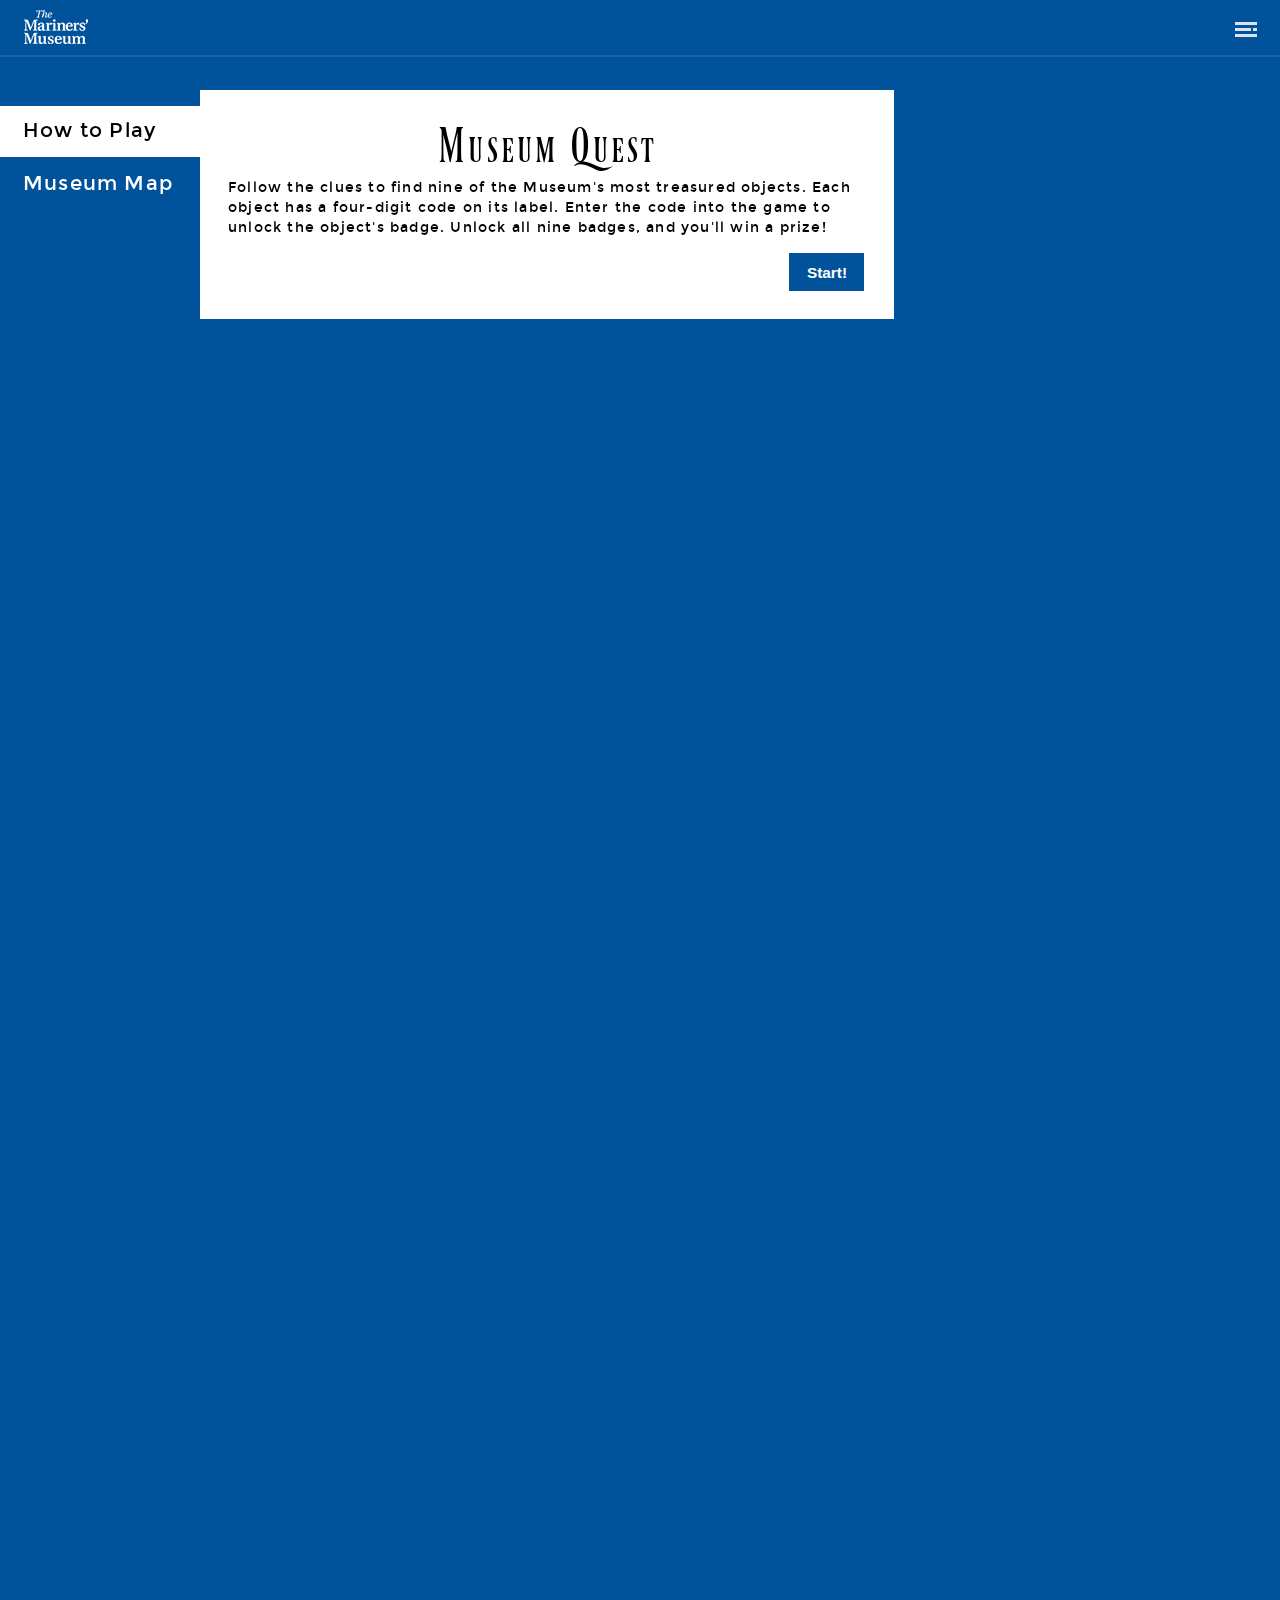
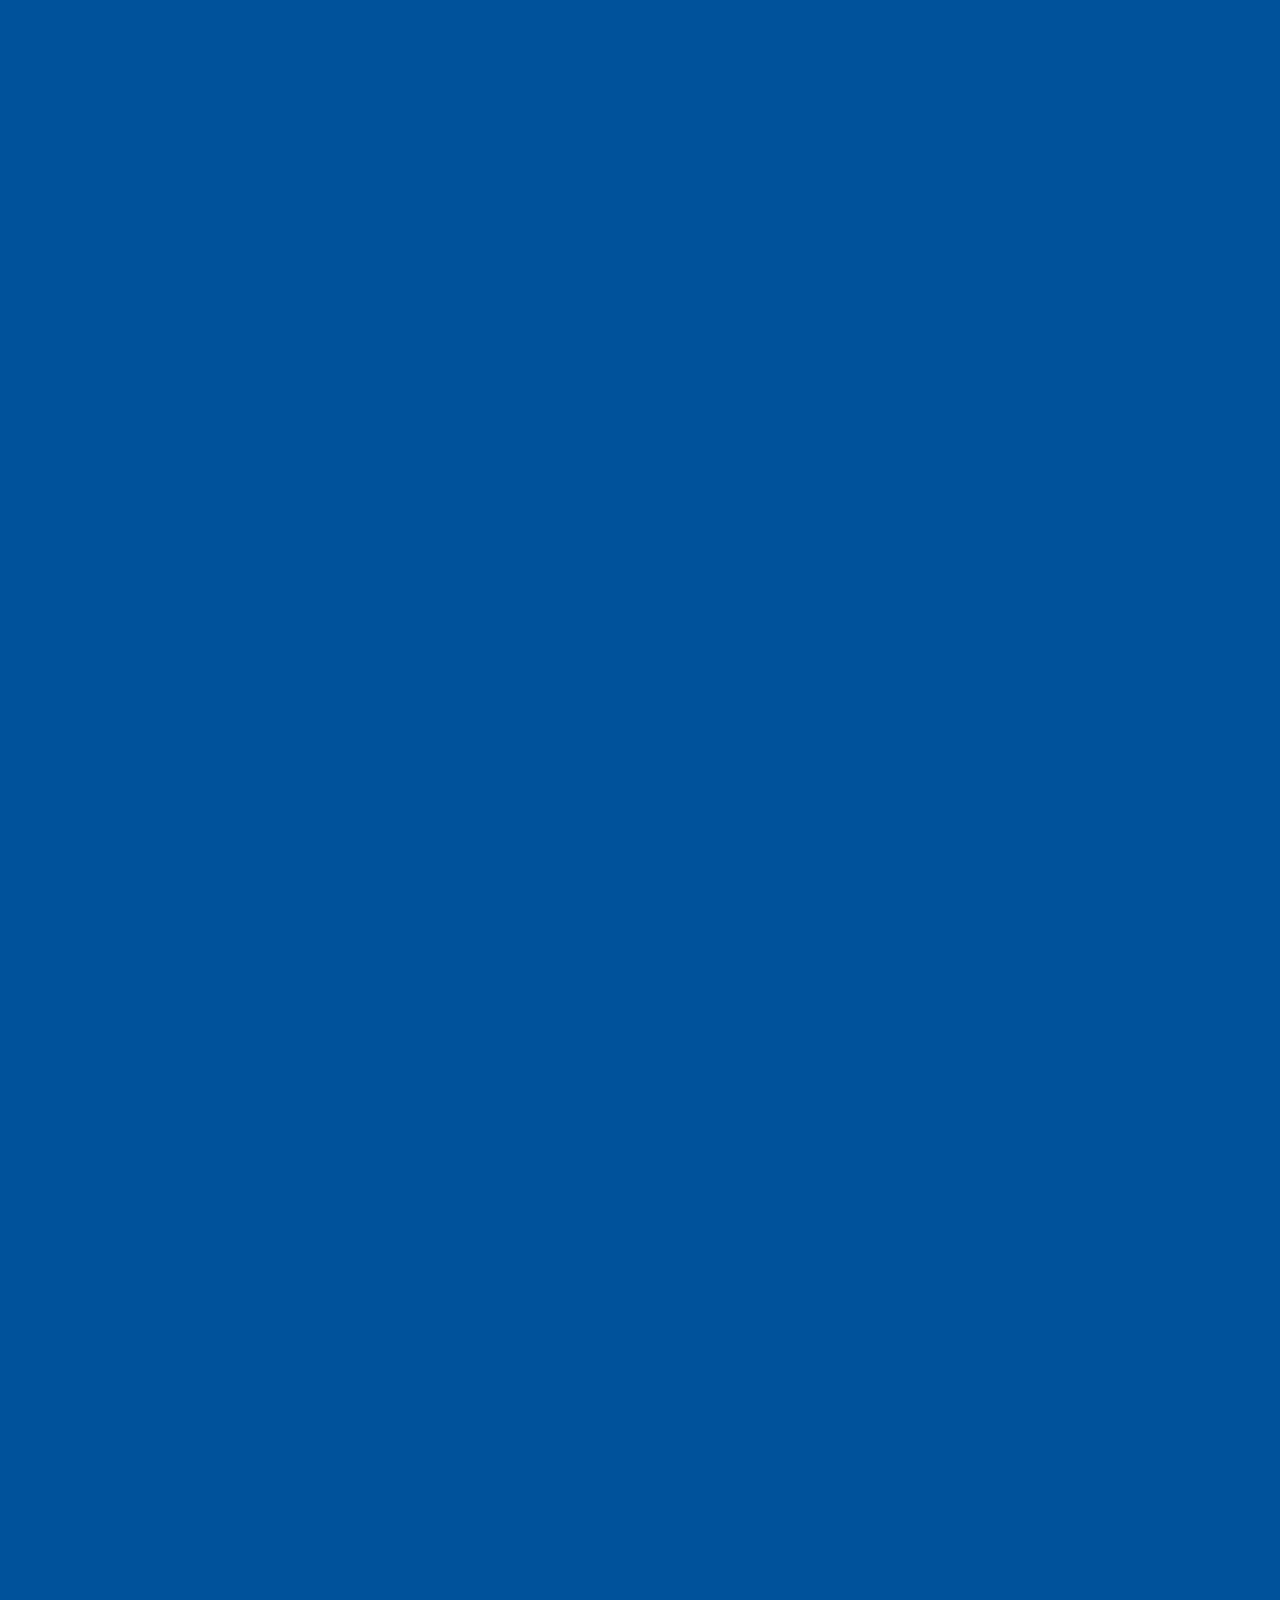
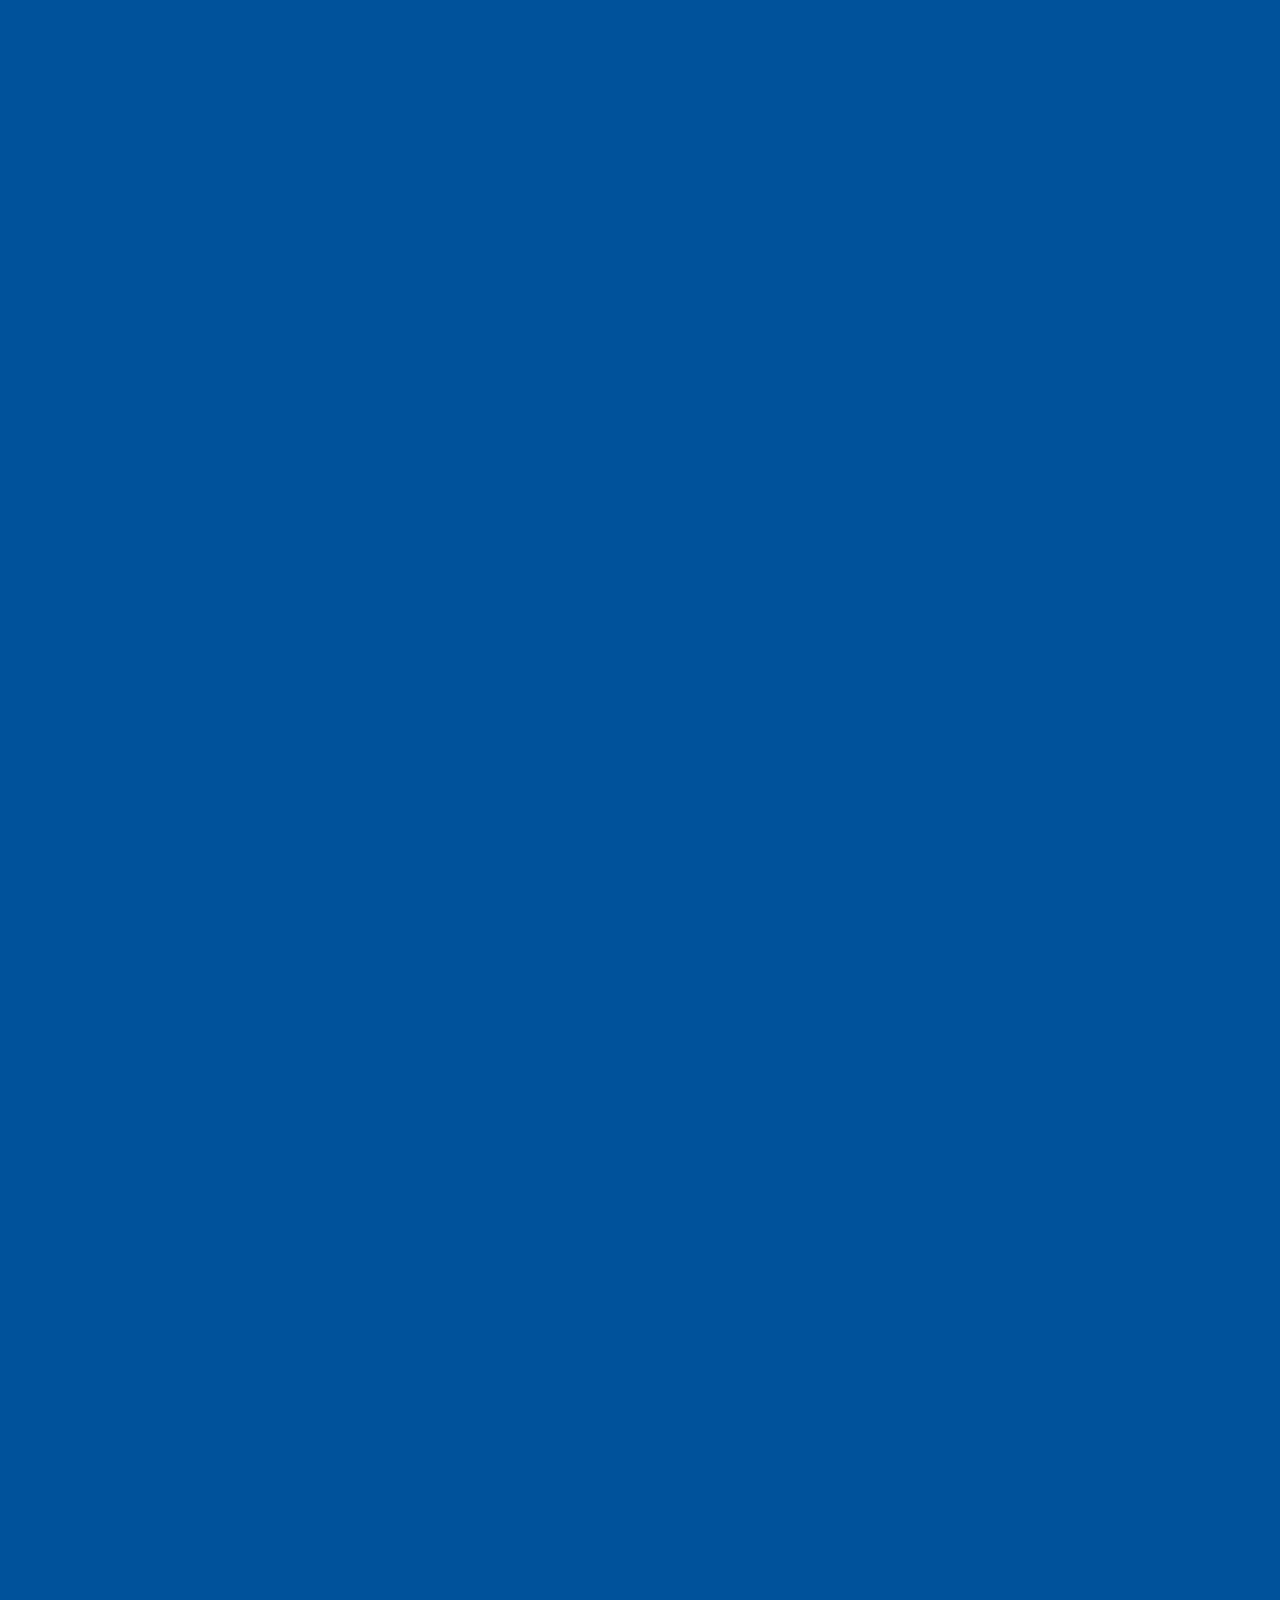
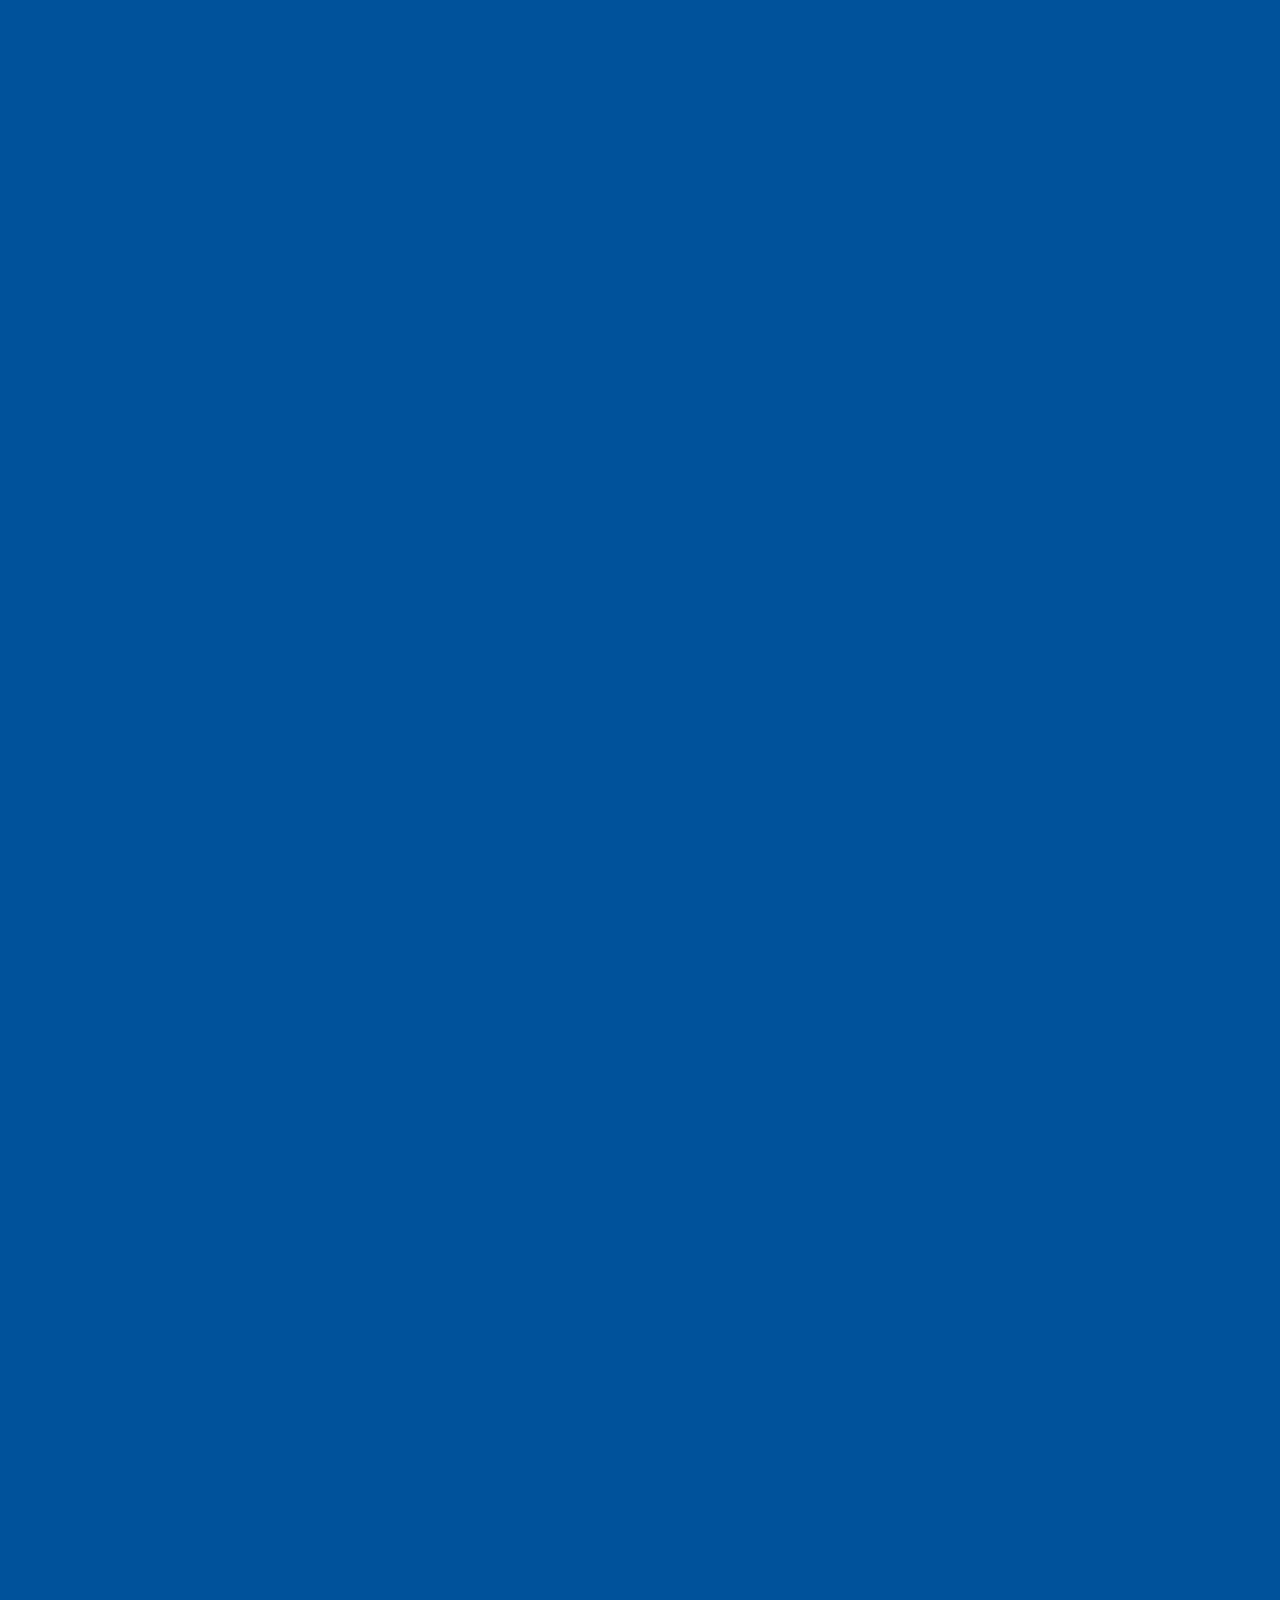
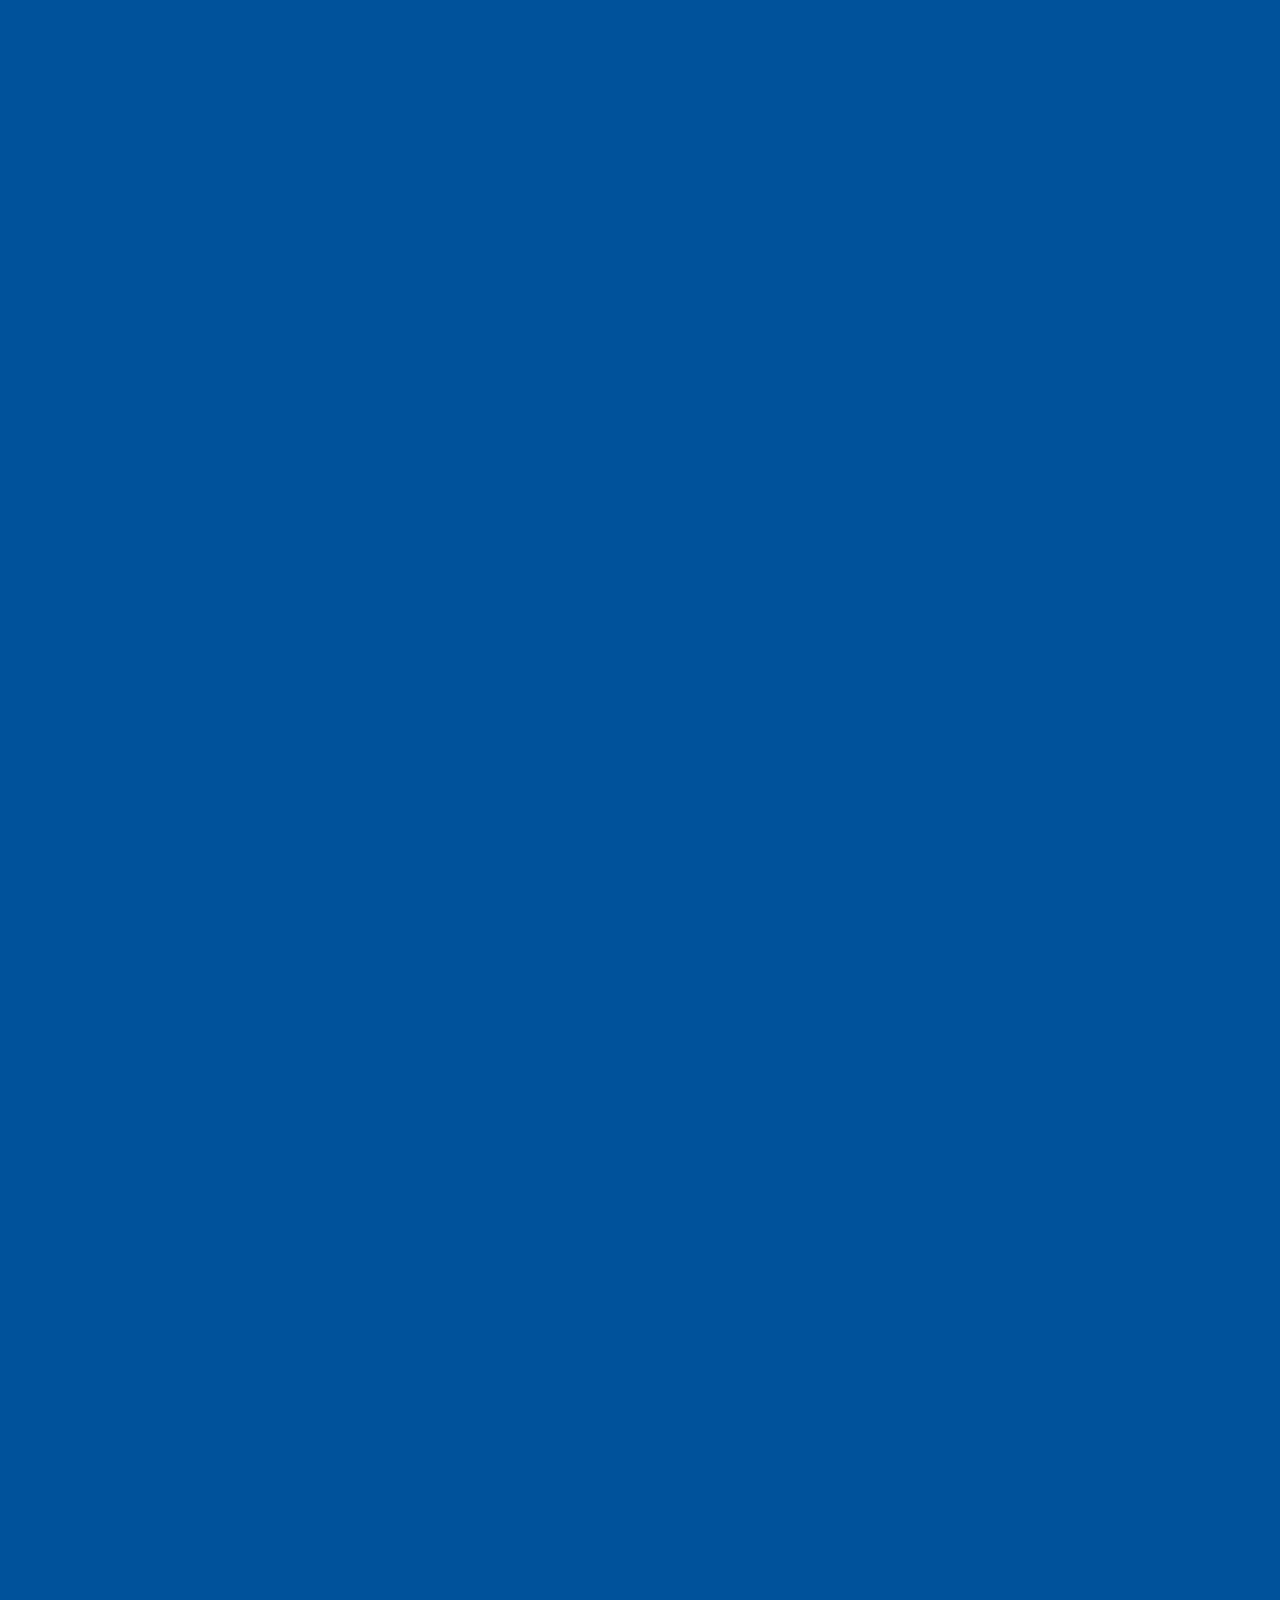
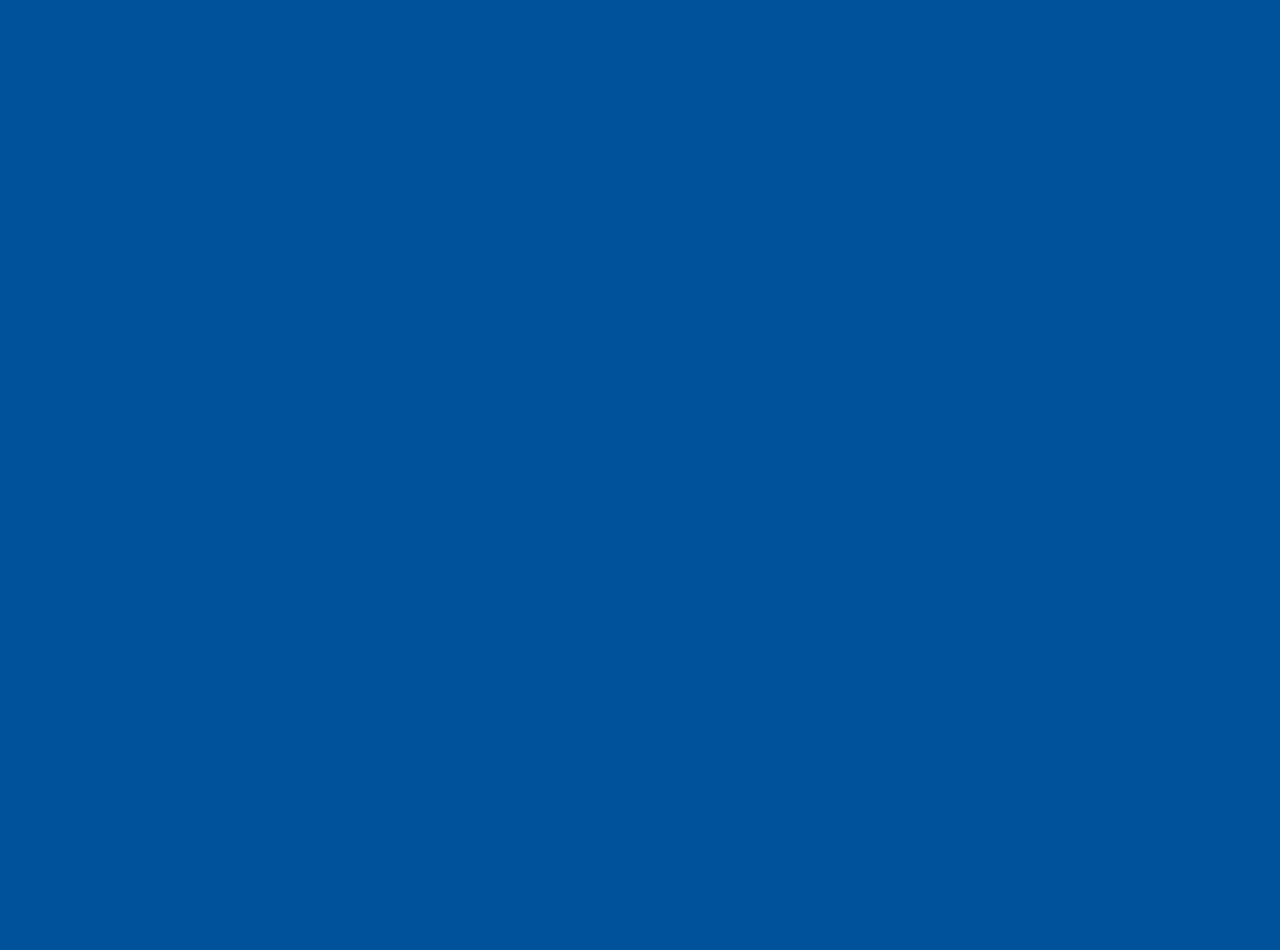
==== commit e49ebc94: "Removed sponsor" ====
--- a/index.html
+++ b/index.html
@@ -24,4 +24,4 @@
 					var browserheight = $(window).height();
 					$('.bonfire-pageloader-icon').css('right', ((browserwidth - $(".bonfire-pageloader-icon").width())/2)).css('top', ((browserheight - $(".bonfire-pageloader-icon").height())/2));
 				};
-				resizenow();</script></div><div id="header-bar"><div class="site-logo-wrapper"><div class="site-logo"><img src="images/logo.png"></div></div></div><div class="menu-wrapper"><div class="menu-button"></div></div><div id="menu"><ul id="menu-main-menu" class="menu"><li class="menu-item"><a href="#">How to Play<p><span class="app-name">Museum Quest</span>Follow the clues to find nine of the Museum's most treasured objects. Each object has a four-digit code on its label. Enter the code into the game to unlock the object's badge. Unlock all nine badges, and you'll win a prize!<button class="ui-button ui-widget ui-state-default ui-corner-all ui-button-text-only ui-state-hover" onclick="startGame()"><span class="ui-button-text">Start!</span></button></p></a></li><li class="menu-item"><a href="#">Museum Map<p class="map"><img src="images/map.jpg" class="img-responsive"></p></a></li></ul><p>Sponsored by<br><img src="images/riverside-logo.jpg" class="img-responsive"></p></div><div id="menu-open-overlay"></div><div id="menu-open-background"><div class="menu-open-background"></div></div><div id="sitewrap"><div id="content"><div class="wrapper-outer"><div class="content-wrapper"><div class="container-fluid"><div id="quiz"></div></div></div></div></div></div><script src="js/app-footer.min.js" type="text/javascript"></script></body></html>+				resizenow();</script></div><div id="header-bar"><div class="site-logo-wrapper"><div class="site-logo"><img src="images/logo.png"></div></div></div><div class="menu-wrapper"><div class="menu-button"></div></div><div id="menu"><ul id="menu-main-menu" class="menu"><li class="menu-item"><a href="#">How to Play<p><span class="app-name">Museum Quest</span>Follow the clues to find nine of the Museum's most treasured objects. Each object has a four-digit code on its label. Enter the code into the game to unlock the object's badge. Unlock all nine badges, and you'll win a prize!<button class="ui-button ui-widget ui-state-default ui-corner-all ui-button-text-only ui-state-hover" onclick="startGame()"><span class="ui-button-text">Start!</span></button></p></a></li><li class="menu-item"><a href="#">Museum Map<p class="map"><img src="images/map.jpg" class="img-responsive"></p></a></li></ul></div><div id="menu-open-overlay"></div><div id="menu-open-background"><div class="menu-open-background"></div></div><div id="sitewrap"><div id="content"><div class="wrapper-outer"><div class="content-wrapper"><div class="container-fluid"><div id="quiz"></div></div></div></div></div></div><script src="js/app-footer.min.js" type="text/javascript"></script></body></html>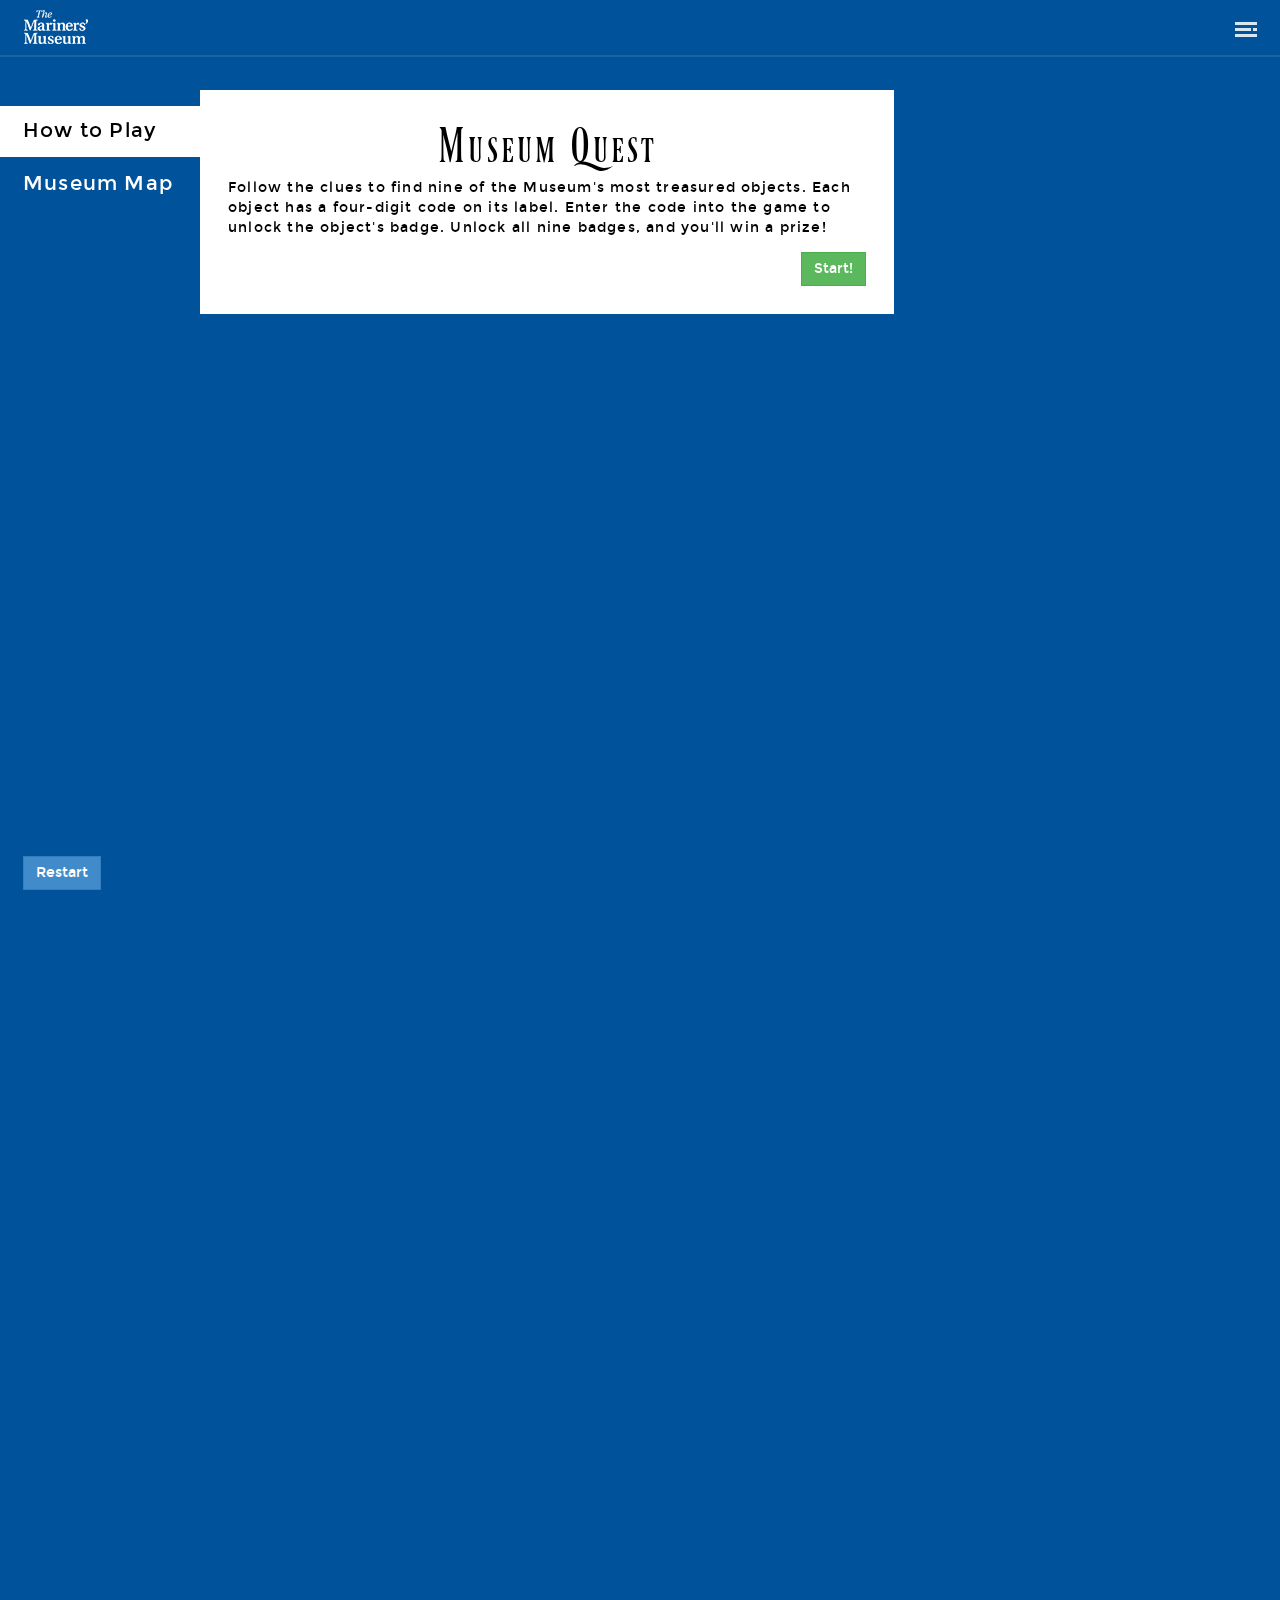
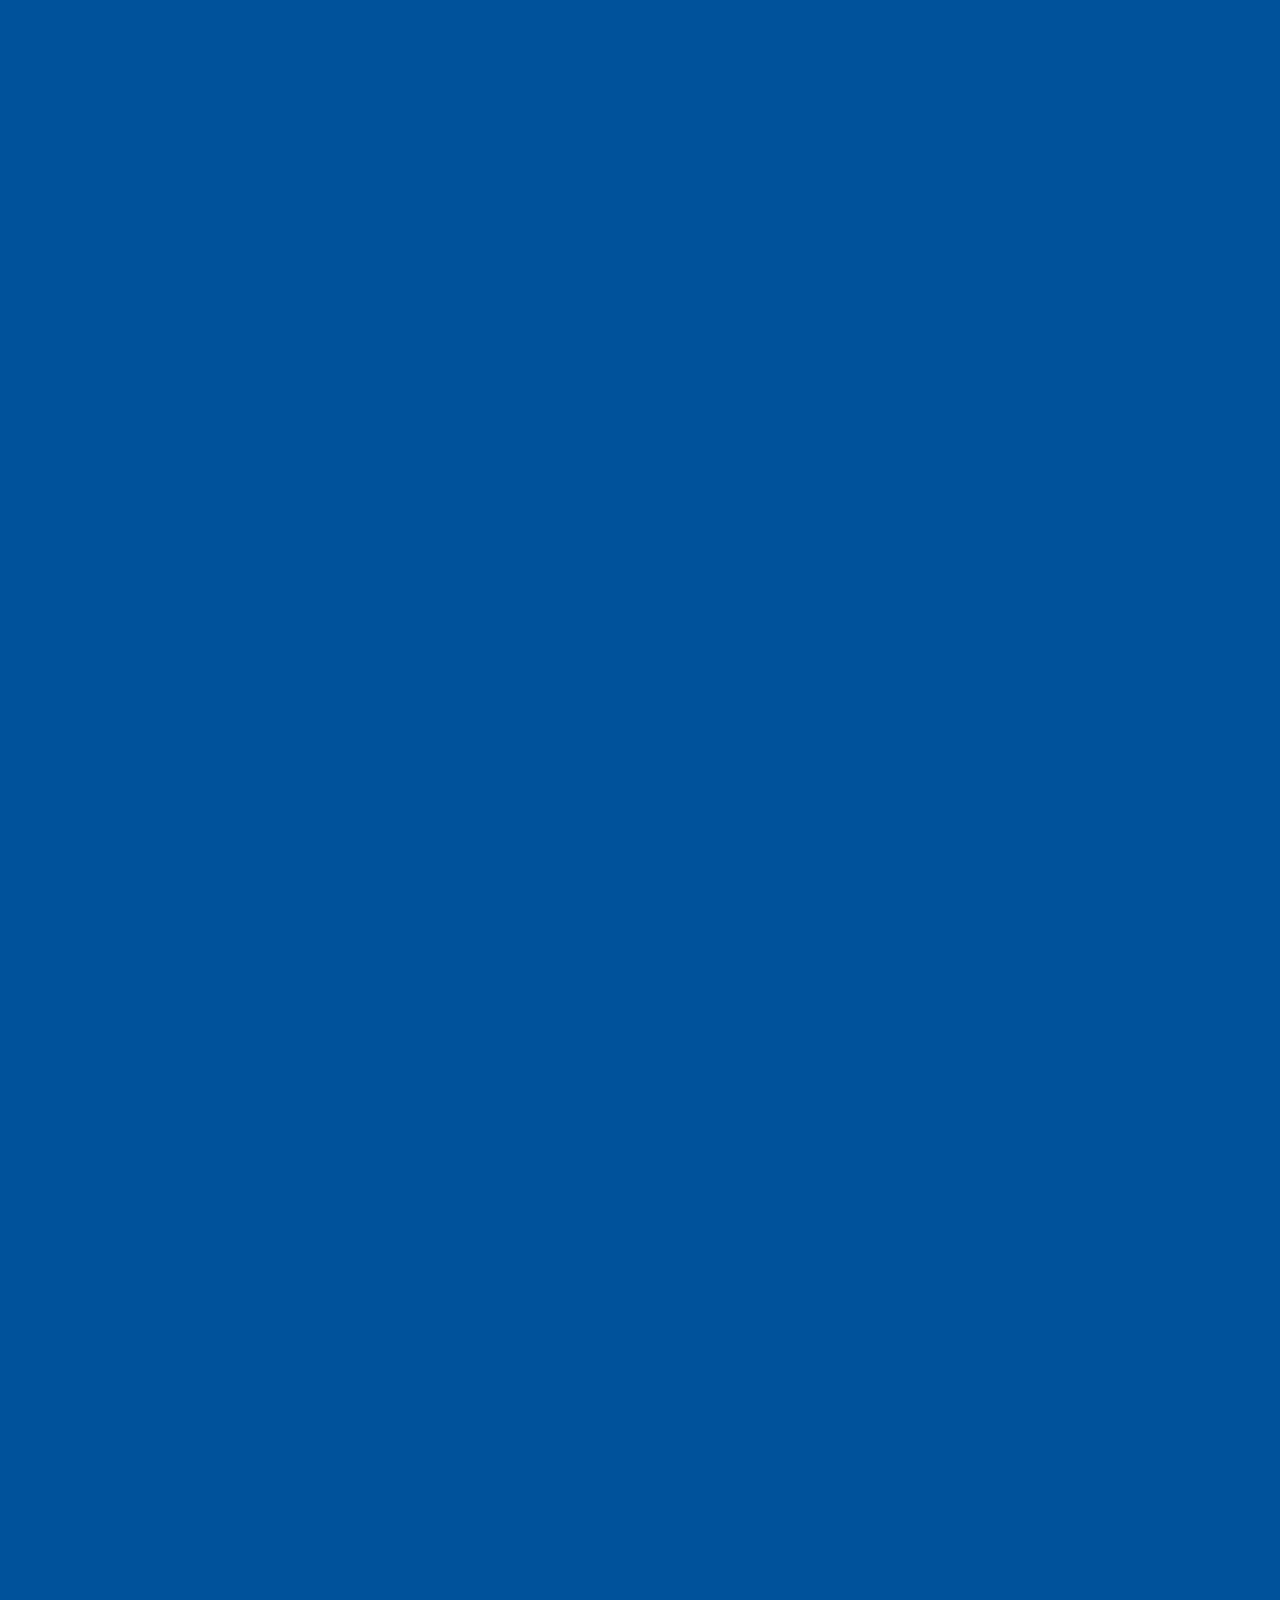
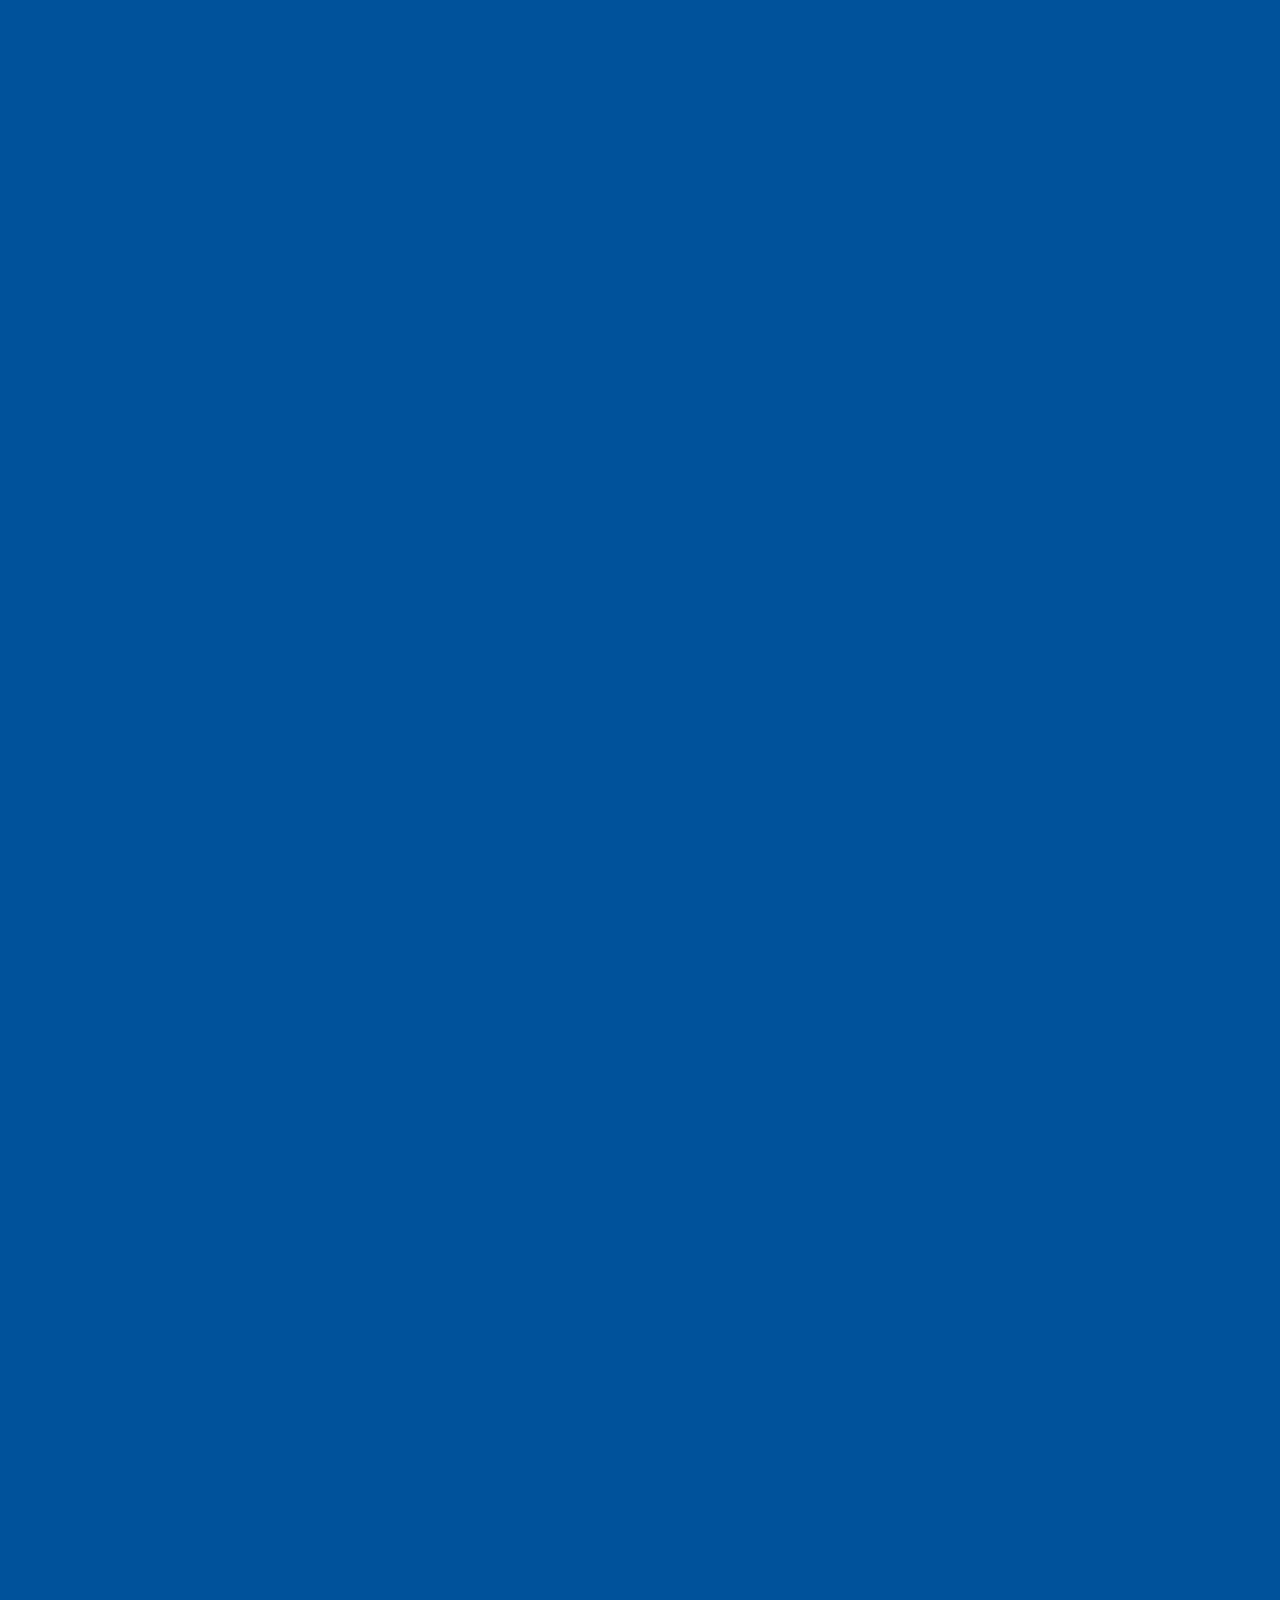
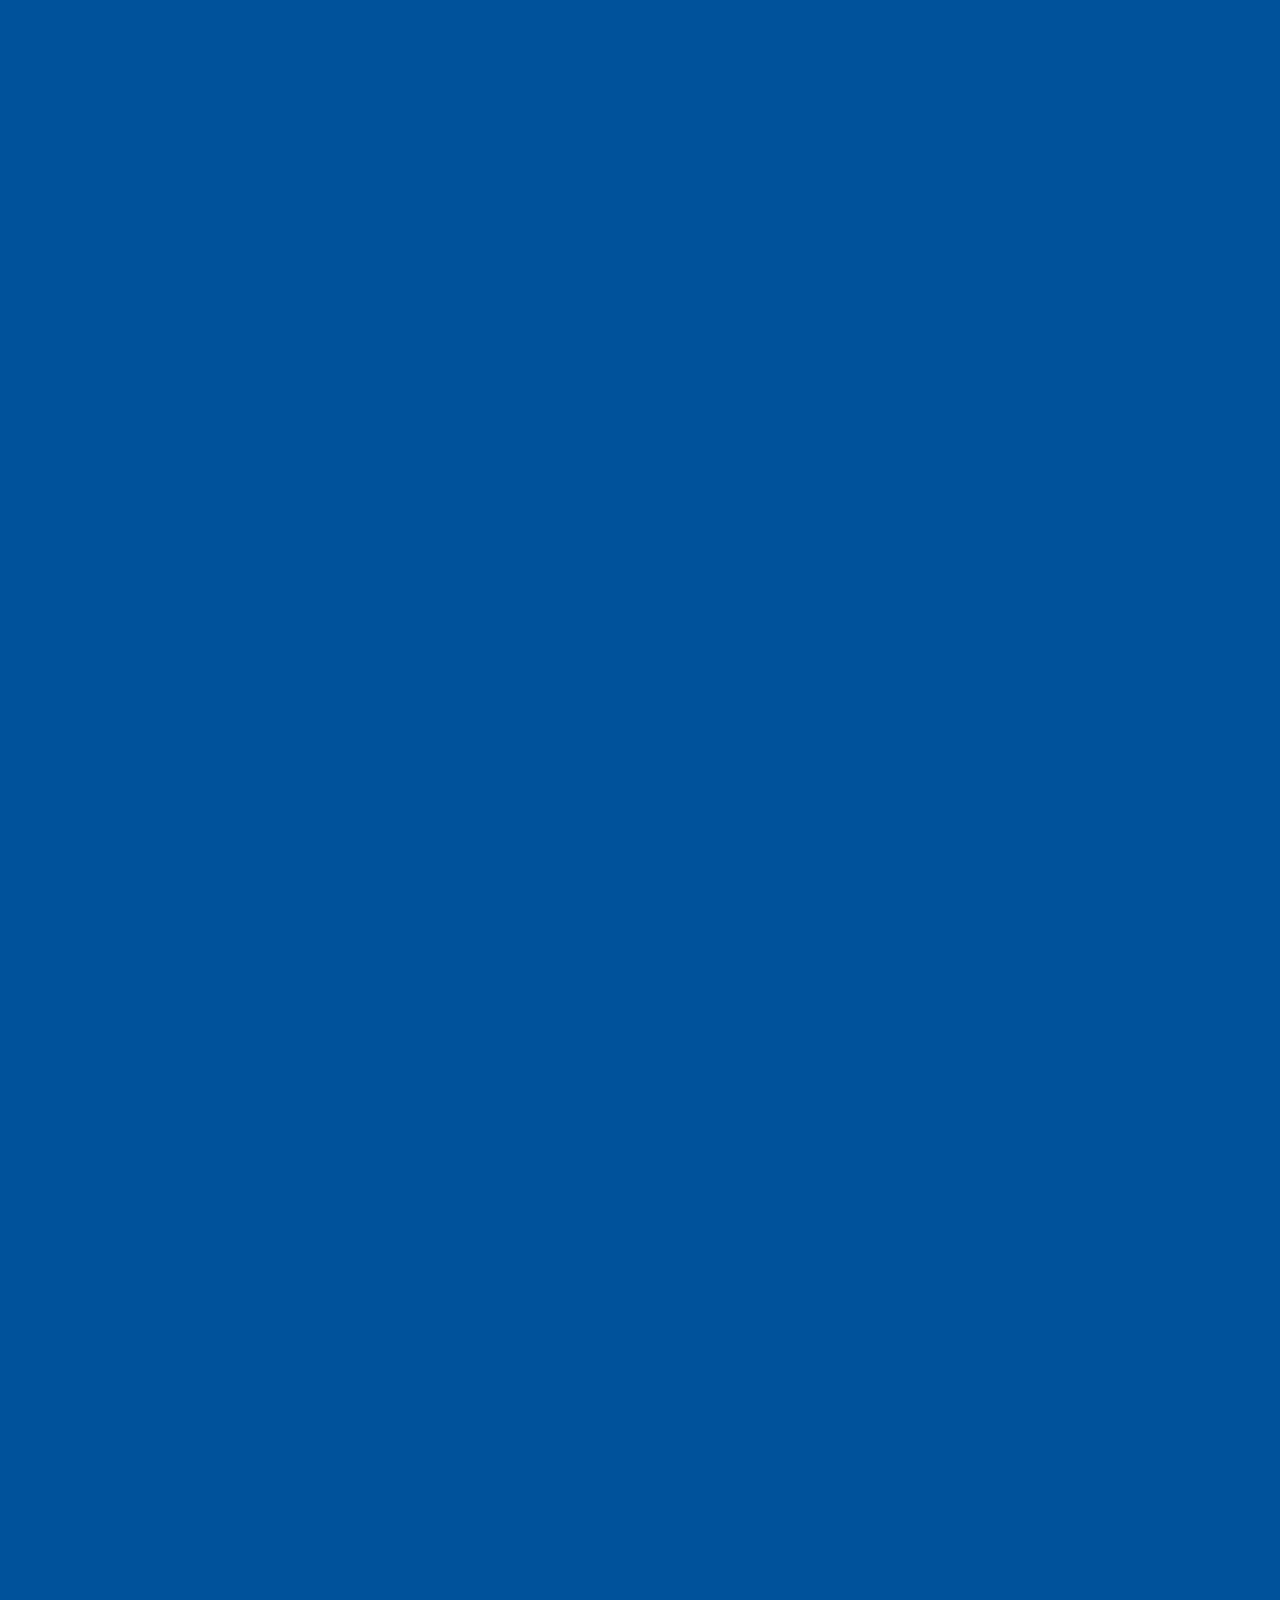
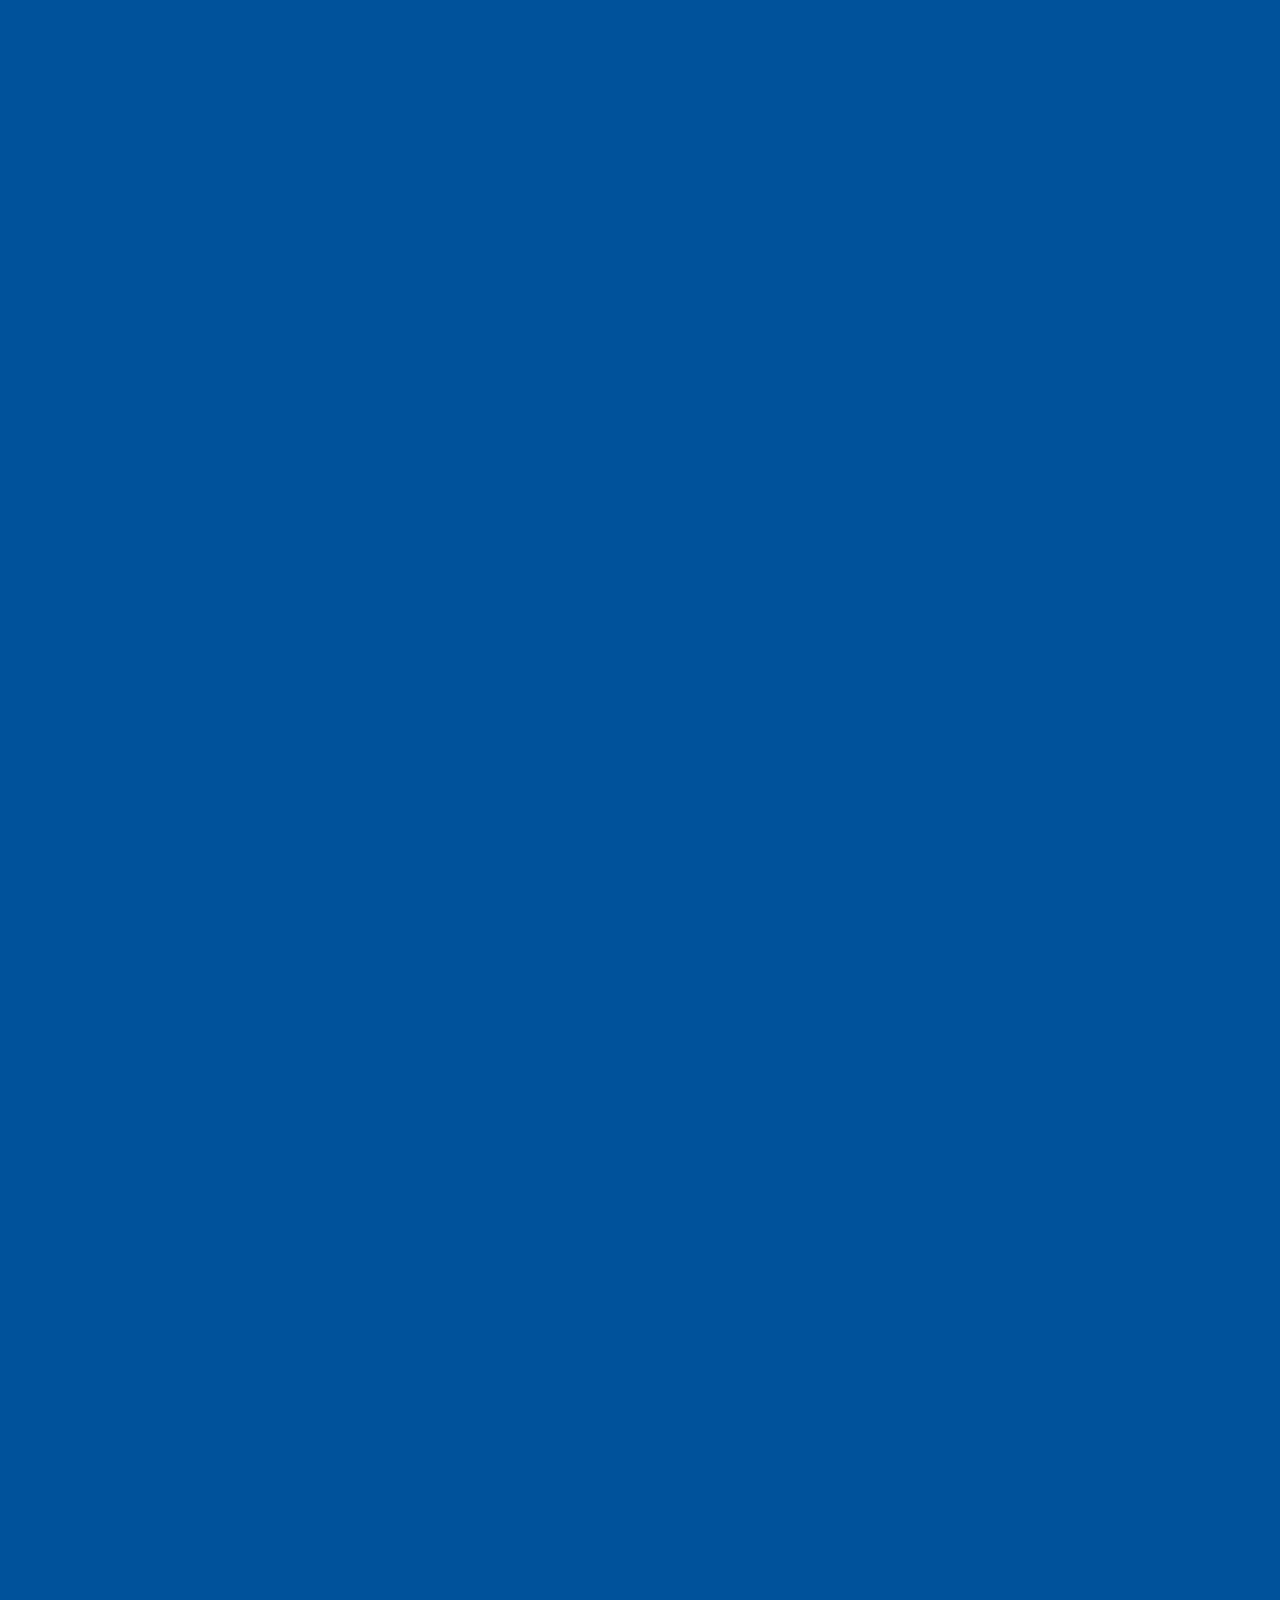
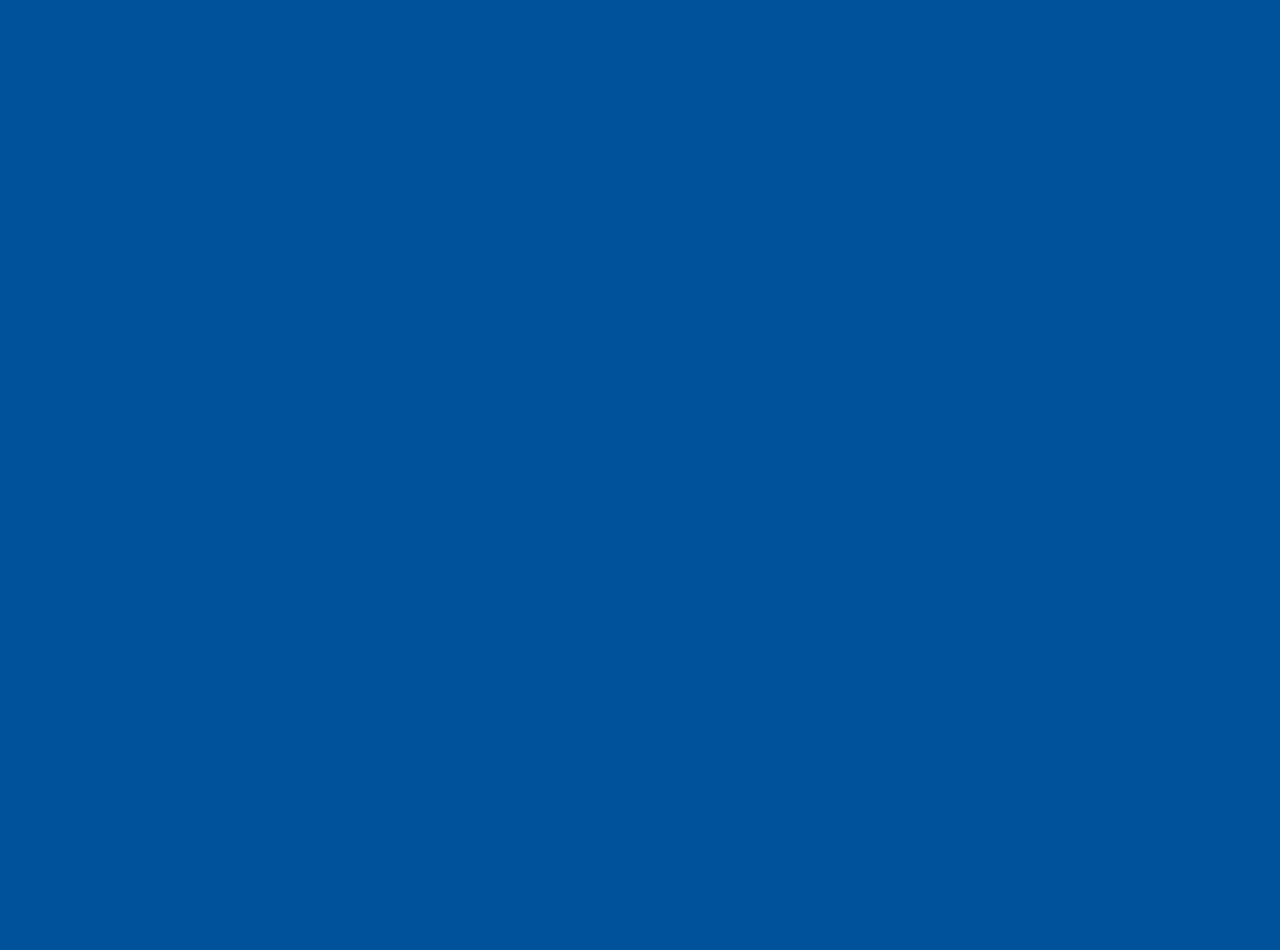
==== commit b5e3b650: "Added Restart button to side menu" ====
--- a/index.html
+++ b/index.html
@@ -24,4 +24,4 @@
 					var browserheight = $(window).height();
 					$('.bonfire-pageloader-icon').css('right', ((browserwidth - $(".bonfire-pageloader-icon").width())/2)).css('top', ((browserheight - $(".bonfire-pageloader-icon").height())/2));
 				};
-				resizenow();</script></div><div id="header-bar"><div class="site-logo-wrapper"><div class="site-logo"><img src="images/logo.png"></div></div></div><div class="menu-wrapper"><div class="menu-button"></div></div><div id="menu"><ul id="menu-main-menu" class="menu"><li class="menu-item"><a href="#">How to Play<p><span class="app-name">Museum Quest</span>Follow the clues to find nine of the Museum's most treasured objects. Each object has a four-digit code on its label. Enter the code into the game to unlock the object's badge. Unlock all nine badges, and you'll win a prize!<button class="ui-button ui-widget ui-state-default ui-corner-all ui-button-text-only ui-state-hover" onclick="startGame()"><span class="ui-button-text">Start!</span></button></p></a></li><li class="menu-item"><a href="#">Museum Map<p class="map"><img src="images/map.jpg" class="img-responsive"></p></a></li></ul></div><div id="menu-open-overlay"></div><div id="menu-open-background"><div class="menu-open-background"></div></div><div id="sitewrap"><div id="content"><div class="wrapper-outer"><div class="content-wrapper"><div class="container-fluid"><div id="quiz"></div></div></div></div></div></div><script src="js/app-footer.min.js" type="text/javascript"></script></body></html>+				resizenow();</script></div><div id="header-bar"><div class="site-logo-wrapper"><div class="site-logo"><img src="images/logo.png"></div></div></div><div class="menu-wrapper"><div class="menu-button"></div></div><div id="menu"><ul id="menu-main-menu" class="menu"><li class="menu-item"><a href="#">How to Play<p><span class="app-name">Museum Quest</span>Follow the clues to find nine of the Museum's most treasured objects. Each object has a four-digit code on its label. Enter the code into the game to unlock the object's badge. Unlock all nine badges, and you'll win a prize!<button class="btn btn-success" onclick="startGame()">Start!</button></p></a></li><li class="menu-item"><a href="#">Museum Map<p class="map"><img src="images/map.jpg" class="img-responsive"></p></a></li></ul><div id="restart"><button type="button" class="btn btn-primary" onclick="userTest.restart()">Restart</button></div></div><div id="menu-open-overlay"></div><div id="menu-open-background"><div class="menu-open-background"></div></div><div id="sitewrap"><div id="content"><div class="wrapper-outer"><div class="content-wrapper"><div class="container-fluid"><div id="quiz"></div></div></div></div></div></div><script src="js/app-footer.min.js" type="text/javascript"></script></body></html>--- a/css/app.min.css
+++ b/css/app.min.css
@@ -2,4 +2,4 @@
  * Bootstrap v3.1.1 (http://getbootstrap.com)
  * Copyright 2011-2014 Twitter, Inc.
  * Licensed under MIT (https://github.com/twbs/bootstrap/blob/master/LICENSE)
- *//*! normalize.css v3.0.0 | MIT License | git.io/normalize */html{font-family:sans-serif;-ms-text-size-adjust:100%;-webkit-text-size-adjust:100%}body{margin:0}article,aside,details,figcaption,figure,footer,header,hgroup,main,nav,section,summary{display:block}audio,canvas,progress,video{display:inline-block;vertical-align:baseline}audio:not([controls]){display:none;height:0}[hidden],template{display:none}a{background:0 0}a:active,a:hover{outline:0}b,strong{font-weight:700}dfn{font-style:italic}h1{margin:.67em 0}mark{background:#ff0;color:#000}sub,sup{font-size:75%;line-height:0;position:relative;vertical-align:baseline}sup{top:-.5em}sub{bottom:-.25em}img{border:0}svg:not(:root){overflow:hidden}hr{-moz-box-sizing:content-box;box-sizing:content-box;height:0}pre{overflow:auto}code,kbd,pre,samp{font-size:1em}button,input,optgroup,select,textarea{color:inherit;font:inherit;margin:0}button{overflow:visible}button,select{text-transform:none}button,html input[type=button],input[type=reset],input[type=submit]{-webkit-appearance:button;cursor:pointer}button[disabled],html input[disabled]{cursor:default}button::-moz-focus-inner,input::-moz-focus-inner{border:0;padding:0}input[type=checkbox],input[type=radio]{box-sizing:border-box;padding:0}input[type=number]::-webkit-inner-spin-button,input[type=number]::-webkit-outer-spin-button{height:auto}input[type=search]::-webkit-search-cancel-button,input[type=search]::-webkit-search-decoration{-webkit-appearance:none}textarea{overflow:auto}optgroup{font-weight:700}table{border-collapse:collapse;border-spacing:0}td,th{padding:0}@media print{*{text-shadow:none!important;color:#000!important;background:0 0!important;box-shadow:none!important}a,a:visited{text-decoration:underline}a[href]:after{content:" (" attr(href) ")"}abbr[title]:after{content:" (" attr(title) ")"}a[href^="javascript:"]:after,a[href^="#"]:after{content:""}blockquote,pre{border:1px solid #999;page-break-inside:avoid}thead{display:table-header-group}img,tr{page-break-inside:avoid}img{max-width:100%!important}h2,h3,p{orphans:3;widows:3}h2,h3{page-break-after:avoid}select{background:#fff!important}.navbar{display:none}.table td,.table th{background-color:#fff!important}.btn>.caret,.dropup>.btn>.caret{border-top-color:#000!important}.label{border:1px solid #000}.table{border-collapse:collapse!important}.table-bordered td,.table-bordered th{border:1px solid #ddd!important}}*,:after,:before{-webkit-box-sizing:border-box;-moz-box-sizing:border-box;box-sizing:border-box}html{font-size:62.5%;-webkit-tap-highlight-color:transparent}body{line-height:1.42857143}button,input,select,textarea{font-family:inherit;font-size:inherit;line-height:inherit}a:focus,a:hover{color:#2a6496;text-decoration:underline}a:focus{outline:dotted thin;outline:-webkit-focus-ring-color auto 5px;outline-offset:-2px}figure{margin:0}img{vertical-align:middle}.carousel-inner>.item>a>img,.carousel-inner>.item>img,.img-responsive,.thumbnail a>img,.thumbnail>img{display:block;max-width:100%;height:auto}.img-rounded{border-radius:6px}.img-thumbnail{padding:4px;line-height:1.42857143;background-color:#fff;border:1px solid #ddd;border-radius:4px;-webkit-transition:all .2s ease-in-out;transition:all .2s ease-in-out;display:inline-block;max-width:100%;height:auto}.img-circle{border-radius:50%}hr{margin-top:20px;margin-bottom:20px;border:0;border-top:1px solid #eee}.sr-only{position:absolute;width:1px;height:1px;margin:-1px;padding:0;overflow:hidden;clip:rect(0,0,0,0);border:0}.h1,.h2,.h3,.h4,.h5,.h6,h1,h2,h3,h4,h5,h6{font-family:inherit;font-weight:500;line-height:1.1;color:inherit}.h1 .small,.h1 small,.h2 .small,.h2 small,.h3 .small,.h3 small,.h4 .small,.h4 small,.h5 .small,.h5 small,.h6 .small,.h6 small,h1 .small,h1 small,h2 .small,h2 small,h3 .small,h3 small,h4 .small,h4 small,h5 .small,h5 small,h6 .small,h6 small{font-weight:400;line-height:1;color:#999}.h1,.h2,.h3,h1,h2,h3{margin-top:20px;margin-bottom:10px}.h1 .small,.h1 small,.h2 .small,.h2 small,.h3 .small,.h3 small,h1 .small,h1 small,h2 .small,h2 small,h3 .small,h3 small{font-size:65%}.h4,.h5,.h6,h4,h5,h6{margin-top:10px;margin-bottom:10px}.h4 .small,.h4 small,.h5 .small,.h5 small,.h6 .small,.h6 small,h4 .small,h4 small,h5 .small,h5 small,h6 .small,h6 small{font-size:75%}.h1,h1{font-size:36px}.h2,h2{font-size:30px}.h3,h3{font-size:24px}.h4,h4{font-size:18px}.h5,h5{font-size:14px}.h6,h6{font-size:12px}.lead{margin-bottom:20px;font-size:16px;font-weight:200;line-height:1.4}@media (min-width:768px){.lead{font-size:21px}}.small,small{font-size:85%}cite{font-style:normal}.text-left{text-align:left}.text-right{text-align:right}.text-center{text-align:center}.text-justify{text-align:justify}.text-muted{color:#999}.text-primary{color:#428bca}a.text-primary:hover{color:#3071a9}.text-success{color:#3c763d}a.text-success:hover{color:#2b542c}.text-info{color:#31708f}a.text-info:hover{color:#245269}.text-warning{color:#8a6d3b}a.text-warning:hover{color:#66512c}.text-danger{color:#a94442}a.text-danger:hover{color:#843534}.bg-primary{color:#fff;background-color:#428bca}a.bg-primary:hover{background-color:#3071a9}.bg-success{background-color:#dff0d8}a.bg-success:hover{background-color:#c1e2b3}.bg-info{background-color:#d9edf7}a.bg-info:hover{background-color:#afd9ee}.bg-warning{background-color:#fcf8e3}a.bg-warning:hover{background-color:#f7ecb5}.bg-danger{background-color:#f2dede}a.bg-danger:hover{background-color:#e4b9b9}.page-header{padding-bottom:9px;margin:40px 0 20px;border-bottom:1px solid #eee}ol,ul{margin-top:0;margin-bottom:10px}ol ol,ol ul,ul ol,ul ul{margin-bottom:0}.list-unstyled{padding-left:0;list-style:none}.list-inline{padding-left:0;list-style:none;margin-left:-5px}.list-inline>li{display:inline-block;padding-left:5px;padding-right:5px}dl{margin-top:0;margin-bottom:20px}dd,dt{line-height:1.42857143}dt{font-weight:700}dd{margin-left:0}@media (min-width:768px){.dl-horizontal dt{float:left;width:160px;clear:left;text-align:right;overflow:hidden;text-overflow:ellipsis;white-space:nowrap}.dl-horizontal dd{margin-left:180px}}abbr[data-original-title],abbr[title]{cursor:help;border-bottom:1px dotted #999}.initialism{font-size:90%;text-transform:uppercase}blockquote{margin:0 0 20px;border-left:5px solid #eee}blockquote ol:last-child,blockquote p:last-child,blockquote ul:last-child{margin-bottom:0}blockquote .small,blockquote footer,blockquote small{display:block;font-size:80%;line-height:1.42857143;color:#999}blockquote .small:before,blockquote footer:before,blockquote small:before{content:'\2014 \00A0'}.blockquote-reverse,blockquote.pull-right{padding-right:15px;padding-left:0;border-right:5px solid #eee;border-left:0;text-align:right}.blockquote-reverse .small:before,.blockquote-reverse footer:before,.blockquote-reverse small:before,blockquote.pull-right .small:before,blockquote.pull-right footer:before,blockquote.pull-right small:before{content:''}.blockquote-reverse .small:after,.blockquote-reverse footer:after,.blockquote-reverse small:after,blockquote.pull-right .small:after,blockquote.pull-right footer:after,blockquote.pull-right small:after{content:'\00A0 \2014'}blockquote:after,blockquote:before{content:""}address{margin-bottom:20px;font-style:normal;line-height:1.42857143}code,kbd,pre,samp{font-family:Menlo,Monaco,Consolas,"Courier New",monospace}code{padding:2px 4px;font-size:90%;color:#c7254e;background-color:#f9f2f4;white-space:nowrap;border-radius:4px}kbd{padding:2px 4px;font-size:90%;color:#fff;background-color:#333;border-radius:3px;box-shadow:inset 0 -1px 0 rgba(0,0,0,.25)}pre{display:block;padding:9.5px;margin:0 0 10px;font-size:13px;line-height:1.42857143;word-break:break-all;word-wrap:break-word;color:#333;background-color:#f5f5f5;border:1px solid #ccc;border-radius:4px}pre code{padding:0;font-size:inherit;color:inherit;white-space:pre-wrap;background-color:transparent;border-radius:0}.pre-scrollable{max-height:340px;overflow-y:scroll}.container,.container-fluid{margin-right:auto;margin-left:auto;padding-left:15px;padding-right:15px}@media (min-width:768px){.container{width:750px}}@media (min-width:992px){.container{width:970px}}@media (min-width:1200px){.container{width:1170px}}.row{margin-left:-15px;margin-right:-15px}.col-lg-1,.col-lg-10,.col-lg-11,.col-lg-12,.col-lg-2,.col-lg-3,.col-lg-4,.col-lg-5,.col-lg-6,.col-lg-7,.col-lg-8,.col-lg-9,.col-md-1,.col-md-10,.col-md-11,.col-md-12,.col-md-2,.col-md-3,.col-md-4,.col-md-5,.col-md-6,.col-md-7,.col-md-8,.col-md-9,.col-sm-1,.col-sm-10,.col-sm-11,.col-sm-12,.col-sm-2,.col-sm-3,.col-sm-4,.col-sm-5,.col-sm-6,.col-sm-7,.col-sm-8,.col-sm-9,.col-xs-1,.col-xs-10,.col-xs-11,.col-xs-12,.col-xs-2,.col-xs-3,.col-xs-4,.col-xs-5,.col-xs-6,.col-xs-7,.col-xs-8,.col-xs-9{position:relative;min-height:1px;padding-left:15px;padding-right:15px}.col-xs-1,.col-xs-10,.col-xs-11,.col-xs-12,.col-xs-2,.col-xs-3,.col-xs-4,.col-xs-5,.col-xs-6,.col-xs-7,.col-xs-8,.col-xs-9{float:left}.col-xs-12{width:100%}.col-xs-11{width:91.66666667%}.col-xs-10{width:83.33333333%}.col-xs-9{width:75%}.col-xs-8{width:66.66666667%}.col-xs-7{width:58.33333333%}.col-xs-6{width:50%}.col-xs-5{width:41.66666667%}.col-xs-4{width:33.33333333%}.col-xs-3{width:25%}.col-xs-2{width:16.66666667%}.col-xs-1{width:8.33333333%}.col-xs-pull-12{right:100%}.col-xs-pull-11{right:91.66666667%}.col-xs-pull-10{right:83.33333333%}.col-xs-pull-9{right:75%}.col-xs-pull-8{right:66.66666667%}.col-xs-pull-7{right:58.33333333%}.col-xs-pull-6{right:50%}.col-xs-pull-5{right:41.66666667%}.col-xs-pull-4{right:33.33333333%}.col-xs-pull-3{right:25%}.col-xs-pull-2{right:16.66666667%}.col-xs-pull-1{right:8.33333333%}.col-xs-pull-0{right:0}.col-xs-push-12{left:100%}.col-xs-push-11{left:91.66666667%}.col-xs-push-10{left:83.33333333%}.col-xs-push-9{left:75%}.col-xs-push-8{left:66.66666667%}.col-xs-push-7{left:58.33333333%}.col-xs-push-6{left:50%}.col-xs-push-5{left:41.66666667%}.col-xs-push-4{left:33.33333333%}.col-xs-push-3{left:25%}.col-xs-push-2{left:16.66666667%}.col-xs-push-1{left:8.33333333%}.col-xs-push-0{left:0}.col-xs-offset-12{margin-left:100%}.col-xs-offset-11{margin-left:91.66666667%}.col-xs-offset-10{margin-left:83.33333333%}.col-xs-offset-9{margin-left:75%}.col-xs-offset-8{margin-left:66.66666667%}.col-xs-offset-7{margin-left:58.33333333%}.col-xs-offset-6{margin-left:50%}.col-xs-offset-5{margin-left:41.66666667%}.col-xs-offset-4{margin-left:33.33333333%}.col-xs-offset-3{margin-left:25%}.col-xs-offset-2{margin-left:16.66666667%}.col-xs-offset-1{margin-left:8.33333333%}.col-xs-offset-0{margin-left:0}@media (min-width:768px){.col-sm-1,.col-sm-10,.col-sm-11,.col-sm-12,.col-sm-2,.col-sm-3,.col-sm-4,.col-sm-5,.col-sm-6,.col-sm-7,.col-sm-8,.col-sm-9{float:left}.col-sm-12{width:100%}.col-sm-11{width:91.66666667%}.col-sm-10{width:83.33333333%}.col-sm-9{width:75%}.col-sm-8{width:66.66666667%}.col-sm-7{width:58.33333333%}.col-sm-6{width:50%}.col-sm-5{width:41.66666667%}.col-sm-4{width:33.33333333%}.col-sm-3{width:25%}.col-sm-2{width:16.66666667%}.col-sm-1{width:8.33333333%}.col-sm-pull-12{right:100%}.col-sm-pull-11{right:91.66666667%}.col-sm-pull-10{right:83.33333333%}.col-sm-pull-9{right:75%}.col-sm-pull-8{right:66.66666667%}.col-sm-pull-7{right:58.33333333%}.col-sm-pull-6{right:50%}.col-sm-pull-5{right:41.66666667%}.col-sm-pull-4{right:33.33333333%}.col-sm-pull-3{right:25%}.col-sm-pull-2{right:16.66666667%}.col-sm-pull-1{right:8.33333333%}.col-sm-pull-0{right:0}.col-sm-push-12{left:100%}.col-sm-push-11{left:91.66666667%}.col-sm-push-10{left:83.33333333%}.col-sm-push-9{left:75%}.col-sm-push-8{left:66.66666667%}.col-sm-push-7{left:58.33333333%}.col-sm-push-6{left:50%}.col-sm-push-5{left:41.66666667%}.col-sm-push-4{left:33.33333333%}.col-sm-push-3{left:25%}.col-sm-push-2{left:16.66666667%}.col-sm-push-1{left:8.33333333%}.col-sm-push-0{left:0}.col-sm-offset-12{margin-left:100%}.col-sm-offset-11{margin-left:91.66666667%}.col-sm-offset-10{margin-left:83.33333333%}.col-sm-offset-9{margin-left:75%}.col-sm-offset-8{margin-left:66.66666667%}.col-sm-offset-7{margin-left:58.33333333%}.col-sm-offset-6{margin-left:50%}.col-sm-offset-5{margin-left:41.66666667%}.col-sm-offset-4{margin-left:33.33333333%}.col-sm-offset-3{margin-left:25%}.col-sm-offset-2{margin-left:16.66666667%}.col-sm-offset-1{margin-left:8.33333333%}.col-sm-offset-0{margin-left:0}}@media (min-width:992px){.col-md-1,.col-md-10,.col-md-11,.col-md-12,.col-md-2,.col-md-3,.col-md-4,.col-md-5,.col-md-6,.col-md-7,.col-md-8,.col-md-9{float:left}.col-md-12{width:100%}.col-md-11{width:91.66666667%}.col-md-10{width:83.33333333%}.col-md-9{width:75%}.col-md-8{width:66.66666667%}.col-md-7{width:58.33333333%}.col-md-6{width:50%}.col-md-5{width:41.66666667%}.col-md-4{width:33.33333333%}.col-md-3{width:25%}.col-md-2{width:16.66666667%}.col-md-1{width:8.33333333%}.col-md-pull-12{right:100%}.col-md-pull-11{right:91.66666667%}.col-md-pull-10{right:83.33333333%}.col-md-pull-9{right:75%}.col-md-pull-8{right:66.66666667%}.col-md-pull-7{right:58.33333333%}.col-md-pull-6{right:50%}.col-md-pull-5{right:41.66666667%}.col-md-pull-4{right:33.33333333%}.col-md-pull-3{right:25%}.col-md-pull-2{right:16.66666667%}.col-md-pull-1{right:8.33333333%}.col-md-pull-0{right:0}.col-md-push-12{left:100%}.col-md-push-11{left:91.66666667%}.col-md-push-10{left:83.33333333%}.col-md-push-9{left:75%}.col-md-push-8{left:66.66666667%}.col-md-push-7{left:58.33333333%}.col-md-push-6{left:50%}.col-md-push-5{left:41.66666667%}.col-md-push-4{left:33.33333333%}.col-md-push-3{left:25%}.col-md-push-2{left:16.66666667%}.col-md-push-1{left:8.33333333%}.col-md-push-0{left:0}.col-md-offset-12{margin-left:100%}.col-md-offset-11{margin-left:91.66666667%}.col-md-offset-10{margin-left:83.33333333%}.col-md-offset-9{margin-left:75%}.col-md-offset-8{margin-left:66.66666667%}.col-md-offset-7{margin-left:58.33333333%}.col-md-offset-6{margin-left:50%}.col-md-offset-5{margin-left:41.66666667%}.col-md-offset-4{margin-left:33.33333333%}.col-md-offset-3{margin-left:25%}.col-md-offset-2{margin-left:16.66666667%}.col-md-offset-1{margin-left:8.33333333%}.col-md-offset-0{margin-left:0}}@media (min-width:1200px){.col-lg-1,.col-lg-10,.col-lg-11,.col-lg-12,.col-lg-2,.col-lg-3,.col-lg-4,.col-lg-5,.col-lg-6,.col-lg-7,.col-lg-8,.col-lg-9{float:left}.col-lg-12{width:100%}.col-lg-11{width:91.66666667%}.col-lg-10{width:83.33333333%}.col-lg-9{width:75%}.col-lg-8{width:66.66666667%}.col-lg-7{width:58.33333333%}.col-lg-6{width:50%}.col-lg-5{width:41.66666667%}.col-lg-4{width:33.33333333%}.col-lg-3{width:25%}.col-lg-2{width:16.66666667%}.col-lg-1{width:8.33333333%}.col-lg-pull-12{right:100%}.col-lg-pull-11{right:91.66666667%}.col-lg-pull-10{right:83.33333333%}.col-lg-pull-9{right:75%}.col-lg-pull-8{right:66.66666667%}.col-lg-pull-7{right:58.33333333%}.col-lg-pull-6{right:50%}.col-lg-pull-5{right:41.66666667%}.col-lg-pull-4{right:33.33333333%}.col-lg-pull-3{right:25%}.col-lg-pull-2{right:16.66666667%}.col-lg-pull-1{right:8.33333333%}.col-lg-pull-0{right:0}.col-lg-push-12{left:100%}.col-lg-push-11{left:91.66666667%}.col-lg-push-10{left:83.33333333%}.col-lg-push-9{left:75%}.col-lg-push-8{left:66.66666667%}.col-lg-push-7{left:58.33333333%}.col-lg-push-6{left:50%}.col-lg-push-5{left:41.66666667%}.col-lg-push-4{left:33.33333333%}.col-lg-push-3{left:25%}.col-lg-push-2{left:16.66666667%}.col-lg-push-1{left:8.33333333%}.col-lg-push-0{left:0}.col-lg-offset-12{margin-left:100%}.col-lg-offset-11{margin-left:91.66666667%}.col-lg-offset-10{margin-left:83.33333333%}.col-lg-offset-9{margin-left:75%}.col-lg-offset-8{margin-left:66.66666667%}.col-lg-offset-7{margin-left:58.33333333%}.col-lg-offset-6{margin-left:50%}.col-lg-offset-5{margin-left:41.66666667%}.col-lg-offset-4{margin-left:33.33333333%}.col-lg-offset-3{margin-left:25%}.col-lg-offset-2{margin-left:16.66666667%}.col-lg-offset-1{margin-left:8.33333333%}.col-lg-offset-0{margin-left:0}}table{max-width:100%;background-color:transparent}th{text-align:left}.table{width:100%;margin-bottom:20px}.table>tbody>tr>td,.table>tbody>tr>th,.table>tfoot>tr>td,.table>tfoot>tr>th,.table>thead>tr>td,.table>thead>tr>th{padding:8px;line-height:1.42857143;vertical-align:top;border-top:1px solid #ddd}.table>thead>tr>th{vertical-align:bottom;border-bottom:2px solid #ddd}.table>caption+thead>tr:first-child>td,.table>caption+thead>tr:first-child>th,.table>colgroup+thead>tr:first-child>td,.table>colgroup+thead>tr:first-child>th,.table>thead:first-child>tr:first-child>td,.table>thead:first-child>tr:first-child>th{border-top:0}.table>tbody+tbody{border-top:2px solid #ddd}.table .table{background-color:#fff}.table-condensed>tbody>tr>td,.table-condensed>tbody>tr>th,.table-condensed>tfoot>tr>td,.table-condensed>tfoot>tr>th,.table-condensed>thead>tr>td,.table-condensed>thead>tr>th{padding:5px}.table-bordered,.table-bordered>tbody>tr>td,.table-bordered>tbody>tr>th,.table-bordered>tfoot>tr>td,.table-bordered>tfoot>tr>th,.table-bordered>thead>tr>td,.table-bordered>thead>tr>th{border:1px solid #ddd}.table-bordered>thead>tr>td,.table-bordered>thead>tr>th{border-bottom-width:2px}.table-striped>tbody>tr:nth-child(odd)>td,.table-striped>tbody>tr:nth-child(odd)>th{background-color:#f9f9f9}.table-hover>tbody>tr:hover>td,.table-hover>tbody>tr:hover>th{background-color:#f5f5f5}table col[class*=col-]{position:static;float:none;display:table-column}table td[class*=col-],table th[class*=col-]{position:static;float:none;display:table-cell}.table>tbody>tr.active>td,.table>tbody>tr.active>th,.table>tbody>tr>td.active,.table>tbody>tr>th.active,.table>tfoot>tr.active>td,.table>tfoot>tr.active>th,.table>tfoot>tr>td.active,.table>tfoot>tr>th.active,.table>thead>tr.active>td,.table>thead>tr.active>th,.table>thead>tr>td.active,.table>thead>tr>th.active{background-color:#f5f5f5}.table-hover>tbody>tr.active:hover>td,.table-hover>tbody>tr.active:hover>th,.table-hover>tbody>tr>td.active:hover,.table-hover>tbody>tr>th.active:hover{background-color:#e8e8e8}.table>tbody>tr.success>td,.table>tbody>tr.success>th,.table>tbody>tr>td.success,.table>tbody>tr>th.success,.table>tfoot>tr.success>td,.table>tfoot>tr.success>th,.table>tfoot>tr>td.success,.table>tfoot>tr>th.success,.table>thead>tr.success>td,.table>thead>tr.success>th,.table>thead>tr>td.success,.table>thead>tr>th.success{background-color:#dff0d8}.table-hover>tbody>tr.success:hover>td,.table-hover>tbody>tr.success:hover>th,.table-hover>tbody>tr>td.success:hover,.table-hover>tbody>tr>th.success:hover{background-color:#d0e9c6}.table>tbody>tr.info>td,.table>tbody>tr.info>th,.table>tbody>tr>td.info,.table>tbody>tr>th.info,.table>tfoot>tr.info>td,.table>tfoot>tr.info>th,.table>tfoot>tr>td.info,.table>tfoot>tr>th.info,.table>thead>tr.info>td,.table>thead>tr.info>th,.table>thead>tr>td.info,.table>thead>tr>th.info{background-color:#d9edf7}.table-hover>tbody>tr.info:hover>td,.table-hover>tbody>tr.info:hover>th,.table-hover>tbody>tr>td.info:hover,.table-hover>tbody>tr>th.info:hover{background-color:#c4e3f3}.table>tbody>tr.warning>td,.table>tbody>tr.warning>th,.table>tbody>tr>td.warning,.table>tbody>tr>th.warning,.table>tfoot>tr.warning>td,.table>tfoot>tr.warning>th,.table>tfoot>tr>td.warning,.table>tfoot>tr>th.warning,.table>thead>tr.warning>td,.table>thead>tr.warning>th,.table>thead>tr>td.warning,.table>thead>tr>th.warning{background-color:#fcf8e3}.table-hover>tbody>tr.warning:hover>td,.table-hover>tbody>tr.warning:hover>th,.table-hover>tbody>tr>td.warning:hover,.table-hover>tbody>tr>th.warning:hover{background-color:#faf2cc}.table>tbody>tr.danger>td,.table>tbody>tr.danger>th,.table>tbody>tr>td.danger,.table>tbody>tr>th.danger,.table>tfoot>tr.danger>td,.table>tfoot>tr.danger>th,.table>tfoot>tr>td.danger,.table>tfoot>tr>th.danger,.table>thead>tr.danger>td,.table>thead>tr.danger>th,.table>thead>tr>td.danger,.table>thead>tr>th.danger{background-color:#f2dede}.table-hover>tbody>tr.danger:hover>td,.table-hover>tbody>tr.danger:hover>th,.table-hover>tbody>tr>td.danger:hover,.table-hover>tbody>tr>th.danger:hover{background-color:#ebcccc}@media (max-width:767px){.table-responsive{width:100%;margin-bottom:15px;overflow-y:hidden;overflow-x:scroll;-ms-overflow-style:-ms-autohiding-scrollbar;border:1px solid #ddd;-webkit-overflow-scrolling:touch}.table-responsive>.table{margin-bottom:0}.table-responsive>.table>tbody>tr>td,.table-responsive>.table>tbody>tr>th,.table-responsive>.table>tfoot>tr>td,.table-responsive>.table>tfoot>tr>th,.table-responsive>.table>thead>tr>td,.table-responsive>.table>thead>tr>th{white-space:nowrap}.table-responsive>.table-bordered{border:0}.table-responsive>.table-bordered>tbody>tr>td:first-child,.table-responsive>.table-bordered>tbody>tr>th:first-child,.table-responsive>.table-bordered>tfoot>tr>td:first-child,.table-responsive>.table-bordered>tfoot>tr>th:first-child,.table-responsive>.table-bordered>thead>tr>td:first-child,.table-responsive>.table-bordered>thead>tr>th:first-child{border-left:0}.table-responsive>.table-bordered>tbody>tr>td:last-child,.table-responsive>.table-bordered>tbody>tr>th:last-child,.table-responsive>.table-bordered>tfoot>tr>td:last-child,.table-responsive>.table-bordered>tfoot>tr>th:last-child,.table-responsive>.table-bordered>thead>tr>td:last-child,.table-responsive>.table-bordered>thead>tr>th:last-child{border-right:0}.table-responsive>.table-bordered>tbody>tr:last-child>td,.table-responsive>.table-bordered>tbody>tr:last-child>th,.table-responsive>.table-bordered>tfoot>tr:last-child>td,.table-responsive>.table-bordered>tfoot>tr:last-child>th{border-bottom:0}}fieldset{padding:0;margin:0;border:0;min-width:0}legend{display:block;width:100%;padding:0;margin-bottom:20px;font-size:21px;line-height:inherit;color:#333;border:0;border-bottom:1px solid #e5e5e5}label{display:inline-block;margin-bottom:5px;font-weight:700}input[type=search]{-webkit-box-sizing:border-box;-moz-box-sizing:border-box;box-sizing:border-box}input[type=checkbox],input[type=radio]{margin:4px 0 0;line-height:normal}input[type=file]{display:block}input[type=range]{display:block;width:100%}select[multiple],select[size]{height:auto}input[type=checkbox]:focus,input[type=file]:focus,input[type=radio]:focus{outline:dotted thin;outline:-webkit-focus-ring-color auto 5px;outline-offset:-2px}output{display:block;padding-top:7px;font-size:14px;line-height:1.42857143;color:#555}.form-control{display:block;width:100%;height:34px;padding:6px 12px;font-size:14px;line-height:1.42857143;color:#555;background-color:#fff;background-image:none;border:1px solid #ccc;border-radius:4px;-webkit-box-shadow:inset 0 1px 1px rgba(0,0,0,.075);box-shadow:inset 0 1px 1px rgba(0,0,0,.075);-webkit-transition:border-color ease-in-out .15s,box-shadow ease-in-out .15s;transition:border-color ease-in-out .15s,box-shadow ease-in-out .15s}.form-control:focus{border-color:#66afe9;outline:0;-webkit-box-shadow:inset 0 1px 1px rgba(0,0,0,.075),0 0 8px rgba(102,175,233,.6);box-shadow:inset 0 1px 1px rgba(0,0,0,.075),0 0 8px rgba(102,175,233,.6)}.form-control::-moz-placeholder{color:#999;opacity:1}.form-control:-ms-input-placeholder{color:#999}.form-control::-webkit-input-placeholder{color:#999}.form-control[disabled],.form-control[readonly],fieldset[disabled] .form-control{cursor:not-allowed;background-color:#eee;opacity:1}textarea.form-control{height:auto}input[type=search]{-webkit-appearance:none}input[type=date]{line-height:34px}.form-group{margin-bottom:15px}.checkbox,.radio{display:block;min-height:20px;margin-top:10px;margin-bottom:10px;padding-left:20px}.checkbox label,.radio label{display:inline;font-weight:400;cursor:pointer}.checkbox input[type=checkbox],.checkbox-inline input[type=checkbox],.radio input[type=radio],.radio-inline input[type=radio]{float:left;margin-left:-20px}.checkbox+.checkbox,.radio+.radio{margin-top:-5px}.checkbox-inline,.radio-inline{display:inline-block;padding-left:20px;margin-bottom:0;vertical-align:middle;font-weight:400;cursor:pointer}.checkbox-inline+.checkbox-inline,.radio-inline+.radio-inline{margin-top:0;margin-left:10px}.checkbox-inline[disabled],.checkbox[disabled],.radio-inline[disabled],.radio[disabled],fieldset[disabled] .checkbox,fieldset[disabled] .checkbox-inline,fieldset[disabled] .radio,fieldset[disabled] .radio-inline,fieldset[disabled] input[type=checkbox],fieldset[disabled] input[type=radio],input[type=checkbox][disabled],input[type=radio][disabled]{cursor:not-allowed}.input-sm{height:30px;padding:5px 10px;font-size:12px;line-height:1.5;border-radius:3px}select.input-sm{height:30px;line-height:30px}select[multiple].input-sm,textarea.input-sm{height:auto}.input-lg{height:46px;padding:10px 16px;font-size:18px;line-height:1.33;border-radius:6px}select.input-lg{height:46px;line-height:46px}select[multiple].input-lg,textarea.input-lg{height:auto}.has-feedback{position:relative}.has-feedback .form-control{padding-right:42.5px}.has-feedback .form-control-feedback{position:absolute;top:25px;right:0;display:block;width:34px;height:34px;line-height:34px;text-align:center}.has-success .checkbox,.has-success .checkbox-inline,.has-success .control-label,.has-success .help-block,.has-success .radio,.has-success .radio-inline{color:#3c763d}.has-success .form-control{border-color:#3c763d;-webkit-box-shadow:inset 0 1px 1px rgba(0,0,0,.075);box-shadow:inset 0 1px 1px rgba(0,0,0,.075)}.has-success .form-control:focus{border-color:#2b542c;-webkit-box-shadow:inset 0 1px 1px rgba(0,0,0,.075),0 0 6px #67b168;box-shadow:inset 0 1px 1px rgba(0,0,0,.075),0 0 6px #67b168}.has-success .input-group-addon{color:#3c763d;border-color:#3c763d;background-color:#dff0d8}.has-success .form-control-feedback{color:#3c763d}.has-warning .checkbox,.has-warning .checkbox-inline,.has-warning .control-label,.has-warning .help-block,.has-warning .radio,.has-warning .radio-inline{color:#8a6d3b}.has-warning .form-control{border-color:#8a6d3b;-webkit-box-shadow:inset 0 1px 1px rgba(0,0,0,.075);box-shadow:inset 0 1px 1px rgba(0,0,0,.075)}.has-warning .form-control:focus{border-color:#66512c;-webkit-box-shadow:inset 0 1px 1px rgba(0,0,0,.075),0 0 6px #c0a16b;box-shadow:inset 0 1px 1px rgba(0,0,0,.075),0 0 6px #c0a16b}.has-warning .input-group-addon{color:#8a6d3b;border-color:#8a6d3b;background-color:#fcf8e3}.has-warning .form-control-feedback{color:#8a6d3b}.has-error .checkbox,.has-error .checkbox-inline,.has-error .control-label,.has-error .help-block,.has-error .radio,.has-error .radio-inline{color:#a94442}.has-error .form-control{border-color:#a94442;-webkit-box-shadow:inset 0 1px 1px rgba(0,0,0,.075);box-shadow:inset 0 1px 1px rgba(0,0,0,.075)}.has-error .form-control:focus{border-color:#843534;-webkit-box-shadow:inset 0 1px 1px rgba(0,0,0,.075),0 0 6px #ce8483;box-shadow:inset 0 1px 1px rgba(0,0,0,.075),0 0 6px #ce8483}.has-error .input-group-addon{color:#a94442;border-color:#a94442;background-color:#f2dede}.has-error .form-control-feedback{color:#a94442}.form-control-static{margin-bottom:0}.help-block{display:block;margin-top:5px;margin-bottom:10px;color:#737373}@media (min-width:768px){.form-inline .form-group{display:inline-block;margin-bottom:0;vertical-align:middle}.form-inline .form-control{display:inline-block;width:auto;vertical-align:middle}.form-inline .input-group>.form-control{width:100%}.form-inline .control-label{margin-bottom:0;vertical-align:middle}.form-inline .checkbox,.form-inline .radio{display:inline-block;margin-top:0;margin-bottom:0;padding-left:0;vertical-align:middle}.form-inline .checkbox input[type=checkbox],.form-inline .radio input[type=radio]{float:none;margin-left:0}.form-inline .has-feedback .form-control-feedback{top:0}}.form-horizontal .checkbox,.form-horizontal .checkbox-inline,.form-horizontal .control-label,.form-horizontal .radio,.form-horizontal .radio-inline{margin-top:0;margin-bottom:0;padding-top:7px}.form-horizontal .checkbox,.form-horizontal .radio{min-height:27px}.form-horizontal .form-group{margin-left:-15px;margin-right:-15px}.form-horizontal .form-control-static{padding-top:7px}@media (min-width:768px){.form-horizontal .control-label{text-align:right}}.form-horizontal .has-feedback .form-control-feedback{top:0;right:15px}.btn{display:inline-block;margin-bottom:0;font-weight:400;text-align:center;vertical-align:middle;cursor:pointer;background-image:none;border:1px solid transparent;white-space:nowrap;padding:6px 12px;font-size:14px;line-height:1.42857143;border-radius:4px;-webkit-user-select:none;-moz-user-select:none;-ms-user-select:none;user-select:none}.btn.active:focus,.btn:active:focus,.btn:focus{outline:dotted thin;outline:-webkit-focus-ring-color auto 5px;outline-offset:-2px}.btn:focus,.btn:hover{color:#333;text-decoration:none}.btn.active,.btn:active{outline:0;background-image:none;-webkit-box-shadow:inset 0 3px 5px rgba(0,0,0,.125);box-shadow:inset 0 3px 5px rgba(0,0,0,.125)}.btn.disabled,.btn[disabled],fieldset[disabled] .btn{cursor:not-allowed;pointer-events:none;opacity:.65;filter:alpha(opacity=65);-webkit-box-shadow:none;box-shadow:none}.btn-default{color:#333;background-color:#fff;border-color:#ccc}.btn-default.active,.btn-default:active,.btn-default:focus,.btn-default:hover,.open .dropdown-toggle.btn-default{color:#333;background-color:#ebebeb;border-color:#adadad}.btn-default.active,.btn-default:active,.open .dropdown-toggle.btn-default{background-image:none}.btn-default.disabled,.btn-default.disabled.active,.btn-default.disabled:active,.btn-default.disabled:focus,.btn-default.disabled:hover,.btn-default[disabled],.btn-default[disabled].active,.btn-default[disabled]:active,.btn-default[disabled]:focus,.btn-default[disabled]:hover,fieldset[disabled] .btn-default,fieldset[disabled] .btn-default.active,fieldset[disabled] .btn-default:active,fieldset[disabled] .btn-default:focus,fieldset[disabled] .btn-default:hover{background-color:#fff;border-color:#ccc}.btn-default .badge{color:#fff;background-color:#333}.btn-primary{color:#fff;background-color:#428bca;border-color:#357ebd}.btn-primary.active,.btn-primary:active,.btn-primary:focus,.btn-primary:hover,.open .dropdown-toggle.btn-primary{color:#fff;background-color:#3276b1;border-color:#285e8e}.btn-primary.active,.btn-primary:active,.open .dropdown-toggle.btn-primary{background-image:none}.btn-primary.disabled,.btn-primary.disabled.active,.btn-primary.disabled:active,.btn-primary.disabled:focus,.btn-primary.disabled:hover,.btn-primary[disabled],.btn-primary[disabled].active,.btn-primary[disabled]:active,.btn-primary[disabled]:focus,.btn-primary[disabled]:hover,fieldset[disabled] .btn-primary,fieldset[disabled] .btn-primary.active,fieldset[disabled] .btn-primary:active,fieldset[disabled] .btn-primary:focus,fieldset[disabled] .btn-primary:hover{background-color:#428bca;border-color:#357ebd}.btn-primary .badge{color:#428bca;background-color:#fff}.btn-success{color:#fff;background-color:#5cb85c;border-color:#4cae4c}.btn-success.active,.btn-success:active,.btn-success:focus,.btn-success:hover,.open .dropdown-toggle.btn-success{color:#fff;background-color:#47a447;border-color:#398439}.btn-success.active,.btn-success:active,.open .dropdown-toggle.btn-success{background-image:none}.btn-success.disabled,.btn-success.disabled.active,.btn-success.disabled:active,.btn-success.disabled:focus,.btn-success.disabled:hover,.btn-success[disabled],.btn-success[disabled].active,.btn-success[disabled]:active,.btn-success[disabled]:focus,.btn-success[disabled]:hover,fieldset[disabled] .btn-success,fieldset[disabled] .btn-success.active,fieldset[disabled] .btn-success:active,fieldset[disabled] .btn-success:focus,fieldset[disabled] .btn-success:hover{background-color:#5cb85c;border-color:#4cae4c}.btn-success .badge{color:#5cb85c;background-color:#fff}.btn-info{color:#fff;background-color:#5bc0de;border-color:#46b8da}.btn-info.active,.btn-info:active,.btn-info:focus,.btn-info:hover,.open .dropdown-toggle.btn-info{color:#fff;background-color:#39b3d7;border-color:#269abc}.btn-info.active,.btn-info:active,.open .dropdown-toggle.btn-info{background-image:none}.btn-info.disabled,.btn-info.disabled.active,.btn-info.disabled:active,.btn-info.disabled:focus,.btn-info.disabled:hover,.btn-info[disabled],.btn-info[disabled].active,.btn-info[disabled]:active,.btn-info[disabled]:focus,.btn-info[disabled]:hover,fieldset[disabled] .btn-info,fieldset[disabled] .btn-info.active,fieldset[disabled] .btn-info:active,fieldset[disabled] .btn-info:focus,fieldset[disabled] .btn-info:hover{background-color:#5bc0de;border-color:#46b8da}.btn-info .badge{color:#5bc0de;background-color:#fff}.btn-warning{color:#fff;background-color:#f0ad4e;border-color:#eea236}.btn-warning.active,.btn-warning:active,.btn-warning:focus,.btn-warning:hover,.open .dropdown-toggle.btn-warning{color:#fff;background-color:#ed9c28;border-color:#d58512}.btn-warning.active,.btn-warning:active,.open .dropdown-toggle.btn-warning{background-image:none}.btn-warning.disabled,.btn-warning.disabled.active,.btn-warning.disabled:active,.btn-warning.disabled:focus,.btn-warning.disabled:hover,.btn-warning[disabled],.btn-warning[disabled].active,.btn-warning[disabled]:active,.btn-warning[disabled]:focus,.btn-warning[disabled]:hover,fieldset[disabled] .btn-warning,fieldset[disabled] .btn-warning.active,fieldset[disabled] .btn-warning:active,fieldset[disabled] .btn-warning:focus,fieldset[disabled] .btn-warning:hover{background-color:#f0ad4e;border-color:#eea236}.btn-warning .badge{color:#f0ad4e;background-color:#fff}.btn-danger{color:#fff;background-color:#d9534f;border-color:#d43f3a}.btn-danger.active,.btn-danger:active,.btn-danger:focus,.btn-danger:hover,.open .dropdown-toggle.btn-danger{color:#fff;background-color:#d2322d;border-color:#ac2925}.btn-danger.active,.btn-danger:active,.open .dropdown-toggle.btn-danger{background-image:none}.btn-danger.disabled,.btn-danger.disabled.active,.btn-danger.disabled:active,.btn-danger.disabled:focus,.btn-danger.disabled:hover,.btn-danger[disabled],.btn-danger[disabled].active,.btn-danger[disabled]:active,.btn-danger[disabled]:focus,.btn-danger[disabled]:hover,fieldset[disabled] .btn-danger,fieldset[disabled] .btn-danger.active,fieldset[disabled] .btn-danger:active,fieldset[disabled] .btn-danger:focus,fieldset[disabled] .btn-danger:hover{background-color:#d9534f;border-color:#d43f3a}.btn-danger .badge{color:#d9534f;background-color:#fff}.btn-link{color:#428bca;font-weight:400;cursor:pointer;border-radius:0}.btn-link,.btn-link:active,.btn-link[disabled],fieldset[disabled] .btn-link{background-color:transparent;-webkit-box-shadow:none;box-shadow:none}.btn-link,.btn-link:active,.btn-link:focus,.btn-link:hover{border-color:transparent}.btn-link:focus,.btn-link:hover{color:#2a6496;text-decoration:underline;background-color:transparent}.btn-link[disabled]:focus,.btn-link[disabled]:hover,fieldset[disabled] .btn-link:focus,fieldset[disabled] .btn-link:hover{color:#999;text-decoration:none}.btn-group-lg>.btn,.btn-lg{padding:10px 16px;font-size:18px;line-height:1.33;border-radius:6px}.btn-group-sm>.btn,.btn-sm{padding:5px 10px;font-size:12px;line-height:1.5;border-radius:3px}.btn-group-xs>.btn,.btn-xs{padding:1px 5px;font-size:12px;line-height:1.5;border-radius:3px}.btn-block{display:block;width:100%;padding-left:0;padding-right:0}.btn-block+.btn-block{margin-top:5px}input[type=button].btn-block,input[type=reset].btn-block,input[type=submit].btn-block{width:100%}.fade{opacity:0;-webkit-transition:opacity .15s linear;transition:opacity .15s linear}.fade.in{opacity:1}.collapse{display:none}.collapse.in{display:block}.collapsing{position:relative;height:0;overflow:hidden;-webkit-transition:height .35s ease;transition:height .35s ease}@font-face{font-family:'Glyphicons Halflings';src:url(../fonts/glyphicons-halflings-regular.eot);src:url(../fonts/glyphicons-halflings-regular.eot?#iefix) format('embedded-opentype'),url(../fonts/glyphicons-halflings-regular.woff) format('woff'),url(../fonts/glyphicons-halflings-regular.ttf) format('truetype'),url(../fonts/glyphicons-halflings-regular.svg#glyphicons_halflingsregular) format('svg')}.glyphicon{position:relative;top:1px;display:inline-block;font-family:'Glyphicons Halflings';font-style:normal;font-weight:400;line-height:1;-webkit-font-smoothing:antialiased;-moz-osx-font-smoothing:grayscale}.glyphicon-asterisk:before{content:"\2a"}.glyphicon-plus:before{content:"\2b"}.glyphicon-euro:before{content:"\20ac"}.glyphicon-minus:before{content:"\2212"}.glyphicon-cloud:before{content:"\2601"}.glyphicon-envelope:before{content:"\2709"}.glyphicon-pencil:before{content:"\270f"}.glyphicon-glass:before{content:"\e001"}.glyphicon-music:before{content:"\e002"}.glyphicon-search:before{content:"\e003"}.glyphicon-heart:before{content:"\e005"}.glyphicon-star:before{content:"\e006"}.glyphicon-star-empty:before{content:"\e007"}.glyphicon-user:before{content:"\e008"}.glyphicon-film:before{content:"\e009"}.glyphicon-th-large:before{content:"\e010"}.glyphicon-th:before{content:"\e011"}.glyphicon-th-list:before{content:"\e012"}.glyphicon-ok:before{content:"\e013"}.glyphicon-remove:before{content:"\e014"}.glyphicon-zoom-in:before{content:"\e015"}.glyphicon-zoom-out:before{content:"\e016"}.glyphicon-off:before{content:"\e017"}.glyphicon-signal:before{content:"\e018"}.glyphicon-cog:before{content:"\e019"}.glyphicon-trash:before{content:"\e020"}.glyphicon-home:before{content:"\e021"}.glyphicon-file:before{content:"\e022"}.glyphicon-time:before{content:"\e023"}.glyphicon-road:before{content:"\e024"}.glyphicon-download-alt:before{content:"\e025"}.glyphicon-download:before{content:"\e026"}.glyphicon-upload:before{content:"\e027"}.glyphicon-inbox:before{content:"\e028"}.glyphicon-play-circle:before{content:"\e029"}.glyphicon-repeat:before{content:"\e030"}.glyphicon-refresh:before{content:"\e031"}.glyphicon-list-alt:before{content:"\e032"}.glyphicon-lock:before{content:"\e033"}.glyphicon-flag:before{content:"\e034"}.glyphicon-headphones:before{content:"\e035"}.glyphicon-volume-off:before{content:"\e036"}.glyphicon-volume-down:before{content:"\e037"}.glyphicon-volume-up:before{content:"\e038"}.glyphicon-qrcode:before{content:"\e039"}.glyphicon-barcode:before{content:"\e040"}.glyphicon-tag:before{content:"\e041"}.glyphicon-tags:before{content:"\e042"}.glyphicon-book:before{content:"\e043"}.glyphicon-bookmark:before{content:"\e044"}.glyphicon-print:before{content:"\e045"}.glyphicon-camera:before{content:"\e046"}.glyphicon-font:before{content:"\e047"}.glyphicon-bold:before{content:"\e048"}.glyphicon-italic:before{content:"\e049"}.glyphicon-text-height:before{content:"\e050"}.glyphicon-text-width:before{content:"\e051"}.glyphicon-align-left:before{content:"\e052"}.glyphicon-align-center:before{content:"\e053"}.glyphicon-align-right:before{content:"\e054"}.glyphicon-align-justify:before{content:"\e055"}.glyphicon-list:before{content:"\e056"}.glyphicon-indent-left:before{content:"\e057"}.glyphicon-indent-right:before{content:"\e058"}.glyphicon-facetime-video:before{content:"\e059"}.glyphicon-picture:before{content:"\e060"}.glyphicon-map-marker:before{content:"\e062"}.glyphicon-adjust:before{content:"\e063"}.glyphicon-tint:before{content:"\e064"}.glyphicon-edit:before{content:"\e065"}.glyphicon-share:before{content:"\e066"}.glyphicon-check:before{content:"\e067"}.glyphicon-move:before{content:"\e068"}.glyphicon-step-backward:before{content:"\e069"}.glyphicon-fast-backward:before{content:"\e070"}.glyphicon-backward:before{content:"\e071"}.glyphicon-play:before{content:"\e072"}.glyphicon-pause:before{content:"\e073"}.glyphicon-stop:before{content:"\e074"}.glyphicon-forward:before{content:"\e075"}.glyphicon-fast-forward:before{content:"\e076"}.glyphicon-step-forward:before{content:"\e077"}.glyphicon-eject:before{content:"\e078"}.glyphicon-chevron-left:before{content:"\e079"}.glyphicon-chevron-right:before{content:"\e080"}.glyphicon-plus-sign:before{content:"\e081"}.glyphicon-minus-sign:before{content:"\e082"}.glyphicon-remove-sign:before{content:"\e083"}.glyphicon-ok-sign:before{content:"\e084"}.glyphicon-question-sign:before{content:"\e085"}.glyphicon-info-sign:before{content:"\e086"}.glyphicon-screenshot:before{content:"\e087"}.glyphicon-remove-circle:before{content:"\e088"}.glyphicon-ok-circle:before{content:"\e089"}.glyphicon-ban-circle:before{content:"\e090"}.glyphicon-arrow-left:before{content:"\e091"}.glyphicon-arrow-right:before{content:"\e092"}.glyphicon-arrow-up:before{content:"\e093"}.glyphicon-arrow-down:before{content:"\e094"}.glyphicon-share-alt:before{content:"\e095"}.glyphicon-resize-full:before{content:"\e096"}.glyphicon-resize-small:before{content:"\e097"}.glyphicon-exclamation-sign:before{content:"\e101"}.glyphicon-gift:before{content:"\e102"}.glyphicon-leaf:before{content:"\e103"}.glyphicon-fire:before{content:"\e104"}.glyphicon-eye-open:before{content:"\e105"}.glyphicon-eye-close:before{content:"\e106"}.glyphicon-warning-sign:before{content:"\e107"}.glyphicon-plane:before{content:"\e108"}.glyphicon-calendar:before{content:"\e109"}.glyphicon-random:before{content:"\e110"}.glyphicon-comment:before{content:"\e111"}.glyphicon-magnet:before{content:"\e112"}.glyphicon-chevron-up:before{content:"\e113"}.glyphicon-chevron-down:before{content:"\e114"}.glyphicon-retweet:before{content:"\e115"}.glyphicon-shopping-cart:before{content:"\e116"}.glyphicon-folder-close:before{content:"\e117"}.glyphicon-folder-open:before{content:"\e118"}.glyphicon-resize-vertical:before{content:"\e119"}.glyphicon-resize-horizontal:before{content:"\e120"}.glyphicon-hdd:before{content:"\e121"}.glyphicon-bullhorn:before{content:"\e122"}.glyphicon-bell:before{content:"\e123"}.glyphicon-certificate:before{content:"\e124"}.glyphicon-thumbs-up:before{content:"\e125"}.glyphicon-thumbs-down:before{content:"\e126"}.glyphicon-hand-right:before{content:"\e127"}.glyphicon-hand-left:before{content:"\e128"}.glyphicon-hand-up:before{content:"\e129"}.glyphicon-hand-down:before{content:"\e130"}.glyphicon-circle-arrow-right:before{content:"\e131"}.glyphicon-circle-arrow-left:before{content:"\e132"}.glyphicon-circle-arrow-up:before{content:"\e133"}.glyphicon-circle-arrow-down:before{content:"\e134"}.glyphicon-globe:before{content:"\e135"}.glyphicon-wrench:before{content:"\e136"}.glyphicon-tasks:before{content:"\e137"}.glyphicon-filter:before{content:"\e138"}.glyphicon-briefcase:before{content:"\e139"}.glyphicon-fullscreen:before{content:"\e140"}.glyphicon-dashboard:before{content:"\e141"}.glyphicon-paperclip:before{content:"\e142"}.glyphicon-heart-empty:before{content:"\e143"}.glyphicon-link:before{content:"\e144"}.glyphicon-phone:before{content:"\e145"}.glyphicon-pushpin:before{content:"\e146"}.glyphicon-usd:before{content:"\e148"}.glyphicon-gbp:before{content:"\e149"}.glyphicon-sort:before{content:"\e150"}.glyphicon-sort-by-alphabet:before{content:"\e151"}.glyphicon-sort-by-alphabet-alt:before{content:"\e152"}.glyphicon-sort-by-order:before{content:"\e153"}.glyphicon-sort-by-order-alt:before{content:"\e154"}.glyphicon-sort-by-attributes:before{content:"\e155"}.glyphicon-sort-by-attributes-alt:before{content:"\e156"}.glyphicon-unchecked:before{content:"\e157"}.glyphicon-expand:before{content:"\e158"}.glyphicon-collapse-down:before{content:"\e159"}.glyphicon-collapse-up:before{content:"\e160"}.glyphicon-log-in:before{content:"\e161"}.glyphicon-flash:before{content:"\e162"}.glyphicon-log-out:before{content:"\e163"}.glyphicon-new-window:before{content:"\e164"}.glyphicon-record:before{content:"\e165"}.glyphicon-save:before{content:"\e166"}.glyphicon-open:before{content:"\e167"}.glyphicon-saved:before{content:"\e168"}.glyphicon-import:before{content:"\e169"}.glyphicon-export:before{content:"\e170"}.glyphicon-send:before{content:"\e171"}.glyphicon-floppy-disk:before{content:"\e172"}.glyphicon-floppy-saved:before{content:"\e173"}.glyphicon-floppy-remove:before{content:"\e174"}.glyphicon-floppy-save:before{content:"\e175"}.glyphicon-floppy-open:before{content:"\e176"}.glyphicon-credit-card:before{content:"\e177"}.glyphicon-transfer:before{content:"\e178"}.glyphicon-cutlery:before{content:"\e179"}.glyphicon-header:before{content:"\e180"}.glyphicon-compressed:before{content:"\e181"}.glyphicon-earphone:before{content:"\e182"}.glyphicon-phone-alt:before{content:"\e183"}.glyphicon-tower:before{content:"\e184"}.glyphicon-stats:before{content:"\e185"}.glyphicon-sd-video:before{content:"\e186"}.glyphicon-hd-video:before{content:"\e187"}.glyphicon-subtitles:before{content:"\e188"}.glyphicon-sound-stereo:before{content:"\e189"}.glyphicon-sound-dolby:before{content:"\e190"}.glyphicon-sound-5-1:before{content:"\e191"}.glyphicon-sound-6-1:before{content:"\e192"}.glyphicon-sound-7-1:before{content:"\e193"}.glyphicon-copyright-mark:before{content:"\e194"}.glyphicon-registration-mark:before{content:"\e195"}.glyphicon-cloud-download:before{content:"\e197"}.glyphicon-cloud-upload:before{content:"\e198"}.glyphicon-tree-conifer:before{content:"\e199"}.glyphicon-tree-deciduous:before{content:"\e200"}.caret{display:inline-block;width:0;height:0;margin-left:2px;vertical-align:middle;border-top:4px solid;border-right:4px solid transparent;border-left:4px solid transparent}.dropdown{position:relative}.dropdown-toggle:focus{outline:0}.dropdown-menu{position:absolute;top:100%;left:0;z-index:1000;display:none;float:left;min-width:160px;padding:5px 0;margin:2px 0 0;list-style:none;font-size:14px;background-color:#fff;border:1px solid #ccc;border:1px solid rgba(0,0,0,.15);border-radius:4px;-webkit-box-shadow:0 6px 12px rgba(0,0,0,.175);box-shadow:0 6px 12px rgba(0,0,0,.175);background-clip:padding-box}.dropdown-menu.pull-right{right:0;left:auto}.dropdown-menu .divider{height:1px;margin:9px 0;overflow:hidden;background-color:#e5e5e5}.dropdown-menu>li>a{display:block;padding:3px 20px;clear:both;font-weight:400;line-height:1.42857143;color:#333;white-space:nowrap}.dropdown-menu>li>a:focus,.dropdown-menu>li>a:hover{text-decoration:none;color:#262626;background-color:#f5f5f5}.dropdown-menu>.active>a,.dropdown-menu>.active>a:focus,.dropdown-menu>.active>a:hover{color:#fff;text-decoration:none;outline:0;background-color:#428bca}.dropdown-menu>.disabled>a,.dropdown-menu>.disabled>a:focus,.dropdown-menu>.disabled>a:hover{color:#999}.dropdown-menu>.disabled>a:focus,.dropdown-menu>.disabled>a:hover{text-decoration:none;background-color:transparent;background-image:none;filter:progid:DXImageTransform.Microsoft.gradient(enabled=false);cursor:not-allowed}.open>.dropdown-menu{display:block}.open>a{outline:0}.dropdown-menu-right{left:auto;right:0}.dropdown-menu-left{left:0;right:auto}.dropdown-header{display:block;padding:3px 20px;font-size:12px;line-height:1.42857143;color:#999}.dropdown-backdrop{position:fixed;left:0;right:0;bottom:0;top:0;z-index:990}.pull-right>.dropdown-menu{right:0;left:auto}.dropup .caret,.navbar-fixed-bottom .dropdown .caret{border-top:0;border-bottom:4px solid;content:""}.dropup .dropdown-menu,.navbar-fixed-bottom .dropdown .dropdown-menu{top:auto;bottom:100%;margin-bottom:1px}@media (min-width:768px){.navbar-right .dropdown-menu{left:auto;right:0}.navbar-right .dropdown-menu-left{left:0;right:auto}}.btn-group,.btn-group-vertical{position:relative;display:inline-block;vertical-align:middle}.btn-group-vertical>.btn,.btn-group>.btn{position:relative;float:left}.btn-group-vertical>.btn.active,.btn-group-vertical>.btn:active,.btn-group-vertical>.btn:focus,.btn-group-vertical>.btn:hover,.btn-group>.btn.active,.btn-group>.btn:active,.btn-group>.btn:focus,.btn-group>.btn:hover{z-index:2}.btn-group-vertical>.btn:focus,.btn-group>.btn:focus{outline:0}.btn-group .btn+.btn,.btn-group .btn+.btn-group,.btn-group .btn-group+.btn,.btn-group .btn-group+.btn-group{margin-left:-1px}.btn-toolbar{margin-left:-5px}.btn-toolbar .btn-group,.btn-toolbar .input-group{float:left}.btn-toolbar>.btn,.btn-toolbar>.btn-group,.btn-toolbar>.input-group{margin-left:5px}.btn-group>.btn:not(:first-child):not(:last-child):not(.dropdown-toggle){border-radius:0}.btn-group>.btn:first-child{margin-left:0}.btn-group>.btn:first-child:not(:last-child):not(.dropdown-toggle){border-bottom-right-radius:0;border-top-right-radius:0}.btn-group>.btn:last-child:not(:first-child),.btn-group>.dropdown-toggle:not(:first-child){border-bottom-left-radius:0;border-top-left-radius:0}.btn-group>.btn-group{float:left}.btn-group>.btn-group:not(:first-child):not(:last-child)>.btn{border-radius:0}.btn-group>.btn-group:first-child>.btn:last-child,.btn-group>.btn-group:first-child>.dropdown-toggle{border-bottom-right-radius:0;border-top-right-radius:0}.btn-group>.btn-group:last-child>.btn:first-child{border-bottom-left-radius:0;border-top-left-radius:0}.btn-group .dropdown-toggle:active,.btn-group.open .dropdown-toggle{outline:0}.btn-group>.btn+.dropdown-toggle{padding-left:8px;padding-right:8px}.btn-group>.btn-lg+.dropdown-toggle{padding-left:12px;padding-right:12px}.btn-group.open .dropdown-toggle{-webkit-box-shadow:inset 0 3px 5px rgba(0,0,0,.125);box-shadow:inset 0 3px 5px rgba(0,0,0,.125)}.btn-group.open .dropdown-toggle.btn-link{-webkit-box-shadow:none;box-shadow:none}.btn .caret{margin-left:0}.btn-lg .caret{border-width:5px 5px 0}.dropup .btn-lg .caret{border-width:0 5px 5px}.btn-group-vertical>.btn,.btn-group-vertical>.btn-group,.btn-group-vertical>.btn-group>.btn{display:block;float:none;width:100%;max-width:100%}.btn-group-vertical>.btn-group>.btn{float:none}.btn-group-vertical>.btn+.btn,.btn-group-vertical>.btn+.btn-group,.btn-group-vertical>.btn-group+.btn,.btn-group-vertical>.btn-group+.btn-group{margin-top:-1px;margin-left:0}.btn-group-vertical>.btn:not(:first-child):not(:last-child){border-radius:0}.btn-group-vertical>.btn:first-child:not(:last-child){border-top-right-radius:4px;border-bottom-right-radius:0;border-bottom-left-radius:0}.btn-group-vertical>.btn:last-child:not(:first-child){border-bottom-left-radius:4px;border-top-right-radius:0;border-top-left-radius:0}.btn-group-vertical>.btn-group:not(:first-child):not(:last-child)>.btn{border-radius:0}.btn-group-vertical>.btn-group:first-child:not(:last-child)>.btn:last-child,.btn-group-vertical>.btn-group:first-child:not(:last-child)>.dropdown-toggle{border-bottom-right-radius:0;border-bottom-left-radius:0}.btn-group-vertical>.btn-group:last-child:not(:first-child)>.btn:first-child{border-top-right-radius:0;border-top-left-radius:0}.btn-group-justified{display:table;width:100%;table-layout:fixed;border-collapse:separate}.btn-group-justified>.btn,.btn-group-justified>.btn-group{float:none;display:table-cell;width:1%}.btn-group-justified>.btn-group .btn{width:100%}[data-toggle=buttons]>.btn>input[type=checkbox],[data-toggle=buttons]>.btn>input[type=radio]{display:none}.input-group{position:relative;display:table;border-collapse:separate}.input-group[class*=col-]{float:none;padding-left:0;padding-right:0}.input-group .form-control{position:relative;z-index:2;float:left;width:100%;margin-bottom:0}.input-group-lg>.form-control,.input-group-lg>.input-group-addon,.input-group-lg>.input-group-btn>.btn{height:46px;padding:10px 16px;font-size:18px;line-height:1.33;border-radius:6px}select.input-group-lg>.form-control,select.input-group-lg>.input-group-addon,select.input-group-lg>.input-group-btn>.btn{height:46px;line-height:46px}select[multiple].input-group-lg>.form-control,select[multiple].input-group-lg>.input-group-addon,select[multiple].input-group-lg>.input-group-btn>.btn,textarea.input-group-lg>.form-control,textarea.input-group-lg>.input-group-addon,textarea.input-group-lg>.input-group-btn>.btn{height:auto}.input-group-sm>.form-control,.input-group-sm>.input-group-addon,.input-group-sm>.input-group-btn>.btn{height:30px;padding:5px 10px;font-size:12px;line-height:1.5;border-radius:3px}select.input-group-sm>.form-control,select.input-group-sm>.input-group-addon,select.input-group-sm>.input-group-btn>.btn{height:30px;line-height:30px}select[multiple].input-group-sm>.form-control,select[multiple].input-group-sm>.input-group-addon,select[multiple].input-group-sm>.input-group-btn>.btn,textarea.input-group-sm>.form-control,textarea.input-group-sm>.input-group-addon,textarea.input-group-sm>.input-group-btn>.btn{height:auto}.input-group .form-control,.input-group-addon,.input-group-btn{display:table-cell}.input-group .form-control:not(:first-child):not(:last-child),.input-group-addon:not(:first-child):not(:last-child),.input-group-btn:not(:first-child):not(:last-child){border-radius:0}.input-group-addon,.input-group-btn{width:1%;white-space:nowrap;vertical-align:middle}.input-group-addon{padding:6px 12px;font-size:14px;font-weight:400;line-height:1;color:#555;text-align:center;background-color:#eee;border:1px solid #ccc;border-radius:4px}.input-group-addon.input-sm{padding:5px 10px;font-size:12px;border-radius:3px}.input-group-addon.input-lg{padding:10px 16px;font-size:18px;border-radius:6px}.input-group-addon input[type=checkbox],.input-group-addon input[type=radio]{margin-top:0}.input-group .form-control:first-child,.input-group-addon:first-child,.input-group-btn:first-child>.btn,.input-group-btn:first-child>.btn-group>.btn,.input-group-btn:first-child>.dropdown-toggle,.input-group-btn:last-child>.btn-group:not(:last-child)>.btn,.input-group-btn:last-child>.btn:not(:last-child):not(.dropdown-toggle){border-bottom-right-radius:0;border-top-right-radius:0}.input-group-addon:first-child{border-right:0}.input-group .form-control:last-child,.input-group-addon:last-child,.input-group-btn:first-child>.btn-group:not(:first-child)>.btn,.input-group-btn:first-child>.btn:not(:first-child),.input-group-btn:last-child>.btn,.input-group-btn:last-child>.btn-group>.btn,.input-group-btn:last-child>.dropdown-toggle{border-bottom-left-radius:0;border-top-left-radius:0}.input-group-addon:last-child{border-left:0}.input-group-btn{position:relative;font-size:0;white-space:nowrap}.input-group-btn>.btn{position:relative}.input-group-btn>.btn+.btn{margin-left:-1px}.input-group-btn>.btn:active,.input-group-btn>.btn:focus,.input-group-btn>.btn:hover{z-index:2}.input-group-btn:first-child>.btn,.input-group-btn:first-child>.btn-group{margin-right:-1px}.input-group-btn:last-child>.btn,.input-group-btn:last-child>.btn-group{margin-left:-1px}.nav{margin-bottom:0;padding-left:0;list-style:none}.nav>li{position:relative;display:block}.nav>li>a{position:relative;display:block;padding:10px 15px}.nav>li>a:focus,.nav>li>a:hover{text-decoration:none;background-color:#eee}.nav>li.disabled>a{color:#999}.nav>li.disabled>a:focus,.nav>li.disabled>a:hover{color:#999;text-decoration:none;background-color:transparent;cursor:not-allowed}.nav .open>a,.nav .open>a:focus,.nav .open>a:hover{background-color:#eee;border-color:#428bca}.nav .nav-divider{height:1px;margin:9px 0;overflow:hidden;background-color:#e5e5e5}.nav>li>a>img{max-width:none}.nav-tabs{border-bottom:1px solid #ddd}.nav-tabs>li{float:left;margin-bottom:-1px}.nav-tabs>li>a{margin-right:2px;line-height:1.42857143;border:1px solid transparent;border-radius:4px 4px 0 0}.nav-tabs>li>a:hover{border-color:#eee #eee #ddd}.nav-tabs>li.active>a,.nav-tabs>li.active>a:focus,.nav-tabs>li.active>a:hover{color:#555;background-color:#fff;border:1px solid #ddd;border-bottom-color:transparent;cursor:default}.nav-tabs.nav-justified{width:100%;border-bottom:0}.nav-tabs.nav-justified>li{float:none}.nav-tabs.nav-justified>li>a{text-align:center;margin-bottom:5px}.nav-tabs.nav-justified>.dropdown .dropdown-menu{top:auto;left:auto}@media (min-width:768px){.nav-tabs.nav-justified>li{display:table-cell;width:1%}.nav-tabs.nav-justified>li>a{margin-bottom:0}}.nav-tabs.nav-justified>li>a{margin-right:0;border-radius:4px}.nav-tabs.nav-justified>.active>a,.nav-tabs.nav-justified>.active>a:focus,.nav-tabs.nav-justified>.active>a:hover{border:1px solid #ddd}@media (min-width:768px){.nav-tabs.nav-justified>li>a{border-bottom:1px solid #ddd;border-radius:4px 4px 0 0}.nav-tabs.nav-justified>.active>a,.nav-tabs.nav-justified>.active>a:focus,.nav-tabs.nav-justified>.active>a:hover{border-bottom-color:#fff}}.nav-pills>li{float:left}.nav-pills>li>a{border-radius:4px}.nav-pills>li+li{margin-left:2px}.nav-pills>li.active>a,.nav-pills>li.active>a:focus,.nav-pills>li.active>a:hover{color:#fff;background-color:#428bca}.nav-stacked>li{float:none}.nav-stacked>li+li{margin-top:2px;margin-left:0}.nav-justified{width:100%}.nav-justified>li{float:none}.nav-justified>li>a{text-align:center;margin-bottom:5px}.nav-justified>.dropdown .dropdown-menu{top:auto;left:auto}@media (min-width:768px){.nav-justified>li{display:table-cell;width:1%}.nav-justified>li>a{margin-bottom:0}}.nav-tabs-justified{border-bottom:0}.nav-tabs-justified>li>a{margin-right:0;border-radius:4px}.nav-tabs-justified>.active>a,.nav-tabs-justified>.active>a:focus,.nav-tabs-justified>.active>a:hover{border:1px solid #ddd}@media (min-width:768px){.nav-tabs-justified>li>a{border-bottom:1px solid #ddd;border-radius:4px 4px 0 0}.nav-tabs-justified>.active>a,.nav-tabs-justified>.active>a:focus,.nav-tabs-justified>.active>a:hover{border-bottom-color:#fff}}.tab-content>.tab-pane{display:none}.tab-content>.active{display:block}.nav-tabs .dropdown-menu{margin-top:-1px;border-top-right-radius:0;border-top-left-radius:0}.navbar{position:relative;min-height:50px;margin-bottom:20px;border:1px solid transparent}@media (min-width:768px){.navbar{border-radius:4px}}@media (min-width:768px){.navbar-header{float:left}}.navbar-collapse{max-height:340px;overflow-x:visible;padding-right:15px;padding-left:15px;border-top:1px solid transparent;box-shadow:inset 0 1px 0 rgba(255,255,255,.1);-webkit-overflow-scrolling:touch}.navbar-collapse.in{overflow-y:auto}@media (min-width:768px){.navbar-collapse{width:auto;border-top:0;box-shadow:none}.navbar-collapse.collapse{display:block!important;height:auto!important;padding-bottom:0;overflow:visible!important}.navbar-collapse.in{overflow-y:visible}.navbar-fixed-bottom .navbar-collapse,.navbar-fixed-top .navbar-collapse,.navbar-static-top .navbar-collapse{padding-left:0;padding-right:0}}.container-fluid>.navbar-collapse,.container-fluid>.navbar-header,.container>.navbar-collapse,.container>.navbar-header{margin-right:-15px;margin-left:-15px}@media (min-width:768px){.container-fluid>.navbar-collapse,.container-fluid>.navbar-header,.container>.navbar-collapse,.container>.navbar-header{margin-right:0;margin-left:0}}.navbar-static-top{z-index:1000;border-width:0 0 1px}@media (min-width:768px){.navbar-static-top{border-radius:0}}.navbar-fixed-bottom,.navbar-fixed-top{position:fixed;right:0;left:0;z-index:1030}@media (min-width:768px){.navbar-fixed-bottom,.navbar-fixed-top{border-radius:0}}.navbar-fixed-top{top:0;border-width:0 0 1px}.navbar-fixed-bottom{bottom:0;margin-bottom:0;border-width:1px 0 0}.navbar-brand{float:left;padding:15px;font-size:18px;line-height:20px;height:50px}.navbar-brand:focus,.navbar-brand:hover{text-decoration:none}@media (min-width:768px){.navbar>.container .navbar-brand,.navbar>.container-fluid .navbar-brand{margin-left:-15px}}.navbar-toggle{position:relative;float:right;margin-right:15px;padding:9px 10px;margin-top:8px;margin-bottom:8px;background-color:transparent;background-image:none;border:1px solid transparent;border-radius:4px}.navbar-toggle:focus{outline:0}.navbar-toggle .icon-bar{display:block;width:22px;height:2px;border-radius:1px}.navbar-toggle .icon-bar+.icon-bar{margin-top:4px}@media (min-width:768px){.navbar-toggle{display:none}}.navbar-nav{margin:7.5px -15px}.navbar-nav>li>a{padding-top:10px;padding-bottom:10px;line-height:20px}@media (max-width:767px){.navbar-nav .open .dropdown-menu{position:static;float:none;width:auto;margin-top:0;background-color:transparent;border:0;box-shadow:none}.navbar-nav .open .dropdown-menu .dropdown-header,.navbar-nav .open .dropdown-menu>li>a{padding:5px 15px 5px 25px}.navbar-nav .open .dropdown-menu>li>a{line-height:20px}.navbar-nav .open .dropdown-menu>li>a:focus,.navbar-nav .open .dropdown-menu>li>a:hover{background-image:none}}@media (min-width:768px){.navbar-nav{float:left;margin:0}.navbar-nav>li{float:left}.navbar-nav>li>a{padding-top:15px;padding-bottom:15px}.navbar-nav.navbar-right:last-child{margin-right:-15px}}@media (min-width:768px){.navbar-left{float:left!important}.navbar-right{float:right!important}}.navbar-form{margin:8px -15px;padding:10px 15px;border-top:1px solid transparent;border-bottom:1px solid transparent;-webkit-box-shadow:inset 0 1px 0 rgba(255,255,255,.1),0 1px 0 rgba(255,255,255,.1);box-shadow:inset 0 1px 0 rgba(255,255,255,.1),0 1px 0 rgba(255,255,255,.1)}@media (min-width:768px){.navbar-form .form-group{display:inline-block;margin-bottom:0;vertical-align:middle}.navbar-form .form-control{display:inline-block;width:auto;vertical-align:middle}.navbar-form .input-group>.form-control{width:100%}.navbar-form .control-label{margin-bottom:0;vertical-align:middle}.navbar-form .checkbox,.navbar-form .radio{display:inline-block;margin-top:0;margin-bottom:0;padding-left:0;vertical-align:middle}.navbar-form .checkbox input[type=checkbox],.navbar-form .radio input[type=radio]{float:none;margin-left:0}.navbar-form .has-feedback .form-control-feedback{top:0}}@media (max-width:767px){.navbar-form .form-group{margin-bottom:5px}}@media (min-width:768px){.navbar-form{width:auto;border:0;margin-left:0;margin-right:0;padding-top:0;padding-bottom:0;-webkit-box-shadow:none;box-shadow:none}.navbar-form.navbar-right:last-child{margin-right:-15px}}.navbar-nav>li>.dropdown-menu{margin-top:0;border-top-right-radius:0;border-top-left-radius:0}.navbar-fixed-bottom .navbar-nav>li>.dropdown-menu{border-bottom-right-radius:0;border-bottom-left-radius:0}.navbar-btn{margin-top:8px;margin-bottom:8px}.navbar-btn.btn-sm{margin-top:10px;margin-bottom:10px}.navbar-btn.btn-xs{margin-top:14px;margin-bottom:14px}.navbar-text{margin-top:15px;margin-bottom:15px}@media (min-width:768px){.navbar-text{float:left;margin-left:15px;margin-right:15px}.navbar-text.navbar-right:last-child{margin-right:0}}.navbar-default{background-color:#f8f8f8;border-color:#e7e7e7}.navbar-default .navbar-brand{color:#777}.navbar-default .navbar-brand:focus,.navbar-default .navbar-brand:hover{color:#5e5e5e;background-color:transparent}.navbar-default .navbar-nav>li>a,.navbar-default .navbar-text{color:#777}.navbar-default .navbar-nav>li>a:focus,.navbar-default .navbar-nav>li>a:hover{color:#333;background-color:transparent}.navbar-default .navbar-nav>.active>a,.navbar-default .navbar-nav>.active>a:focus,.navbar-default .navbar-nav>.active>a:hover{color:#555;background-color:#e7e7e7}.navbar-default .navbar-nav>.disabled>a,.navbar-default .navbar-nav>.disabled>a:focus,.navbar-default .navbar-nav>.disabled>a:hover{color:#ccc;background-color:transparent}.navbar-default .navbar-toggle{border-color:#ddd}.navbar-default .navbar-toggle:focus,.navbar-default .navbar-toggle:hover{background-color:#ddd}.navbar-default .navbar-toggle .icon-bar{background-color:#888}.navbar-default .navbar-collapse,.navbar-default .navbar-form{border-color:#e7e7e7}.navbar-default .navbar-nav>.open>a,.navbar-default .navbar-nav>.open>a:focus,.navbar-default .navbar-nav>.open>a:hover{background-color:#e7e7e7;color:#555}@media (max-width:767px){.navbar-default .navbar-nav .open .dropdown-menu>li>a{color:#777}.navbar-default .navbar-nav .open .dropdown-menu>li>a:focus,.navbar-default .navbar-nav .open .dropdown-menu>li>a:hover{color:#333;background-color:transparent}.navbar-default .navbar-nav .open .dropdown-menu>.active>a,.navbar-default .navbar-nav .open .dropdown-menu>.active>a:focus,.navbar-default .navbar-nav .open .dropdown-menu>.active>a:hover{color:#555;background-color:#e7e7e7}.navbar-default .navbar-nav .open .dropdown-menu>.disabled>a,.navbar-default .navbar-nav .open .dropdown-menu>.disabled>a:focus,.navbar-default .navbar-nav .open .dropdown-menu>.disabled>a:hover{color:#ccc;background-color:transparent}}.navbar-default .navbar-link{color:#777}.navbar-default .navbar-link:hover{color:#333}.navbar-inverse{background-color:#222;border-color:#080808}.navbar-inverse .navbar-brand{color:#999}.navbar-inverse .navbar-brand:focus,.navbar-inverse .navbar-brand:hover{color:#fff;background-color:transparent}.navbar-inverse .navbar-nav>li>a,.navbar-inverse .navbar-text{color:#999}.navbar-inverse .navbar-nav>li>a:focus,.navbar-inverse .navbar-nav>li>a:hover{color:#fff;background-color:transparent}.navbar-inverse .navbar-nav>.active>a,.navbar-inverse .navbar-nav>.active>a:focus,.navbar-inverse .navbar-nav>.active>a:hover{color:#fff;background-color:#080808}.navbar-inverse .navbar-nav>.disabled>a,.navbar-inverse .navbar-nav>.disabled>a:focus,.navbar-inverse .navbar-nav>.disabled>a:hover{color:#444;background-color:transparent}.navbar-inverse .navbar-toggle{border-color:#333}.navbar-inverse .navbar-toggle:focus,.navbar-inverse .navbar-toggle:hover{background-color:#333}.navbar-inverse .navbar-toggle .icon-bar{background-color:#fff}.navbar-inverse .navbar-collapse,.navbar-inverse .navbar-form{border-color:#101010}.navbar-inverse .navbar-nav>.open>a,.navbar-inverse .navbar-nav>.open>a:focus,.navbar-inverse .navbar-nav>.open>a:hover{background-color:#080808;color:#fff}@media (max-width:767px){.navbar-inverse .navbar-nav .open .dropdown-menu>.dropdown-header{border-color:#080808}.navbar-inverse .navbar-nav .open .dropdown-menu .divider{background-color:#080808}.navbar-inverse .navbar-nav .open .dropdown-menu>li>a{color:#999}.navbar-inverse .navbar-nav .open .dropdown-menu>li>a:focus,.navbar-inverse .navbar-nav .open .dropdown-menu>li>a:hover{color:#fff;background-color:transparent}.navbar-inverse .navbar-nav .open .dropdown-menu>.active>a,.navbar-inverse .navbar-nav .open .dropdown-menu>.active>a:focus,.navbar-inverse .navbar-nav .open .dropdown-menu>.active>a:hover{color:#fff;background-color:#080808}.navbar-inverse .navbar-nav .open .dropdown-menu>.disabled>a,.navbar-inverse .navbar-nav .open .dropdown-menu>.disabled>a:focus,.navbar-inverse .navbar-nav .open .dropdown-menu>.disabled>a:hover{color:#444;background-color:transparent}}.navbar-inverse .navbar-link{color:#999}.navbar-inverse .navbar-link:hover{color:#fff}.breadcrumb{padding:8px 15px;margin-bottom:20px;list-style:none;background-color:#f5f5f5;border-radius:4px}.breadcrumb>li{display:inline-block}.breadcrumb>li+li:before{content:"/\00a0";padding:0 5px;color:#ccc}.breadcrumb>.active{color:#999}.pagination{display:inline-block;padding-left:0;margin:20px 0;border-radius:4px}.pagination>li{display:inline}.pagination>li>a,.pagination>li>span{position:relative;float:left;padding:6px 12px;line-height:1.42857143;text-decoration:none;color:#428bca;background-color:#fff;border:1px solid #ddd;margin-left:-1px}.pagination>li:first-child>a,.pagination>li:first-child>span{margin-left:0;border-bottom-left-radius:4px;border-top-left-radius:4px}.pagination>li:last-child>a,.pagination>li:last-child>span{border-bottom-right-radius:4px;border-top-right-radius:4px}.pagination>li>a:focus,.pagination>li>a:hover,.pagination>li>span:focus,.pagination>li>span:hover{color:#2a6496;background-color:#eee;border-color:#ddd}.pagination>.active>a,.pagination>.active>a:focus,.pagination>.active>a:hover,.pagination>.active>span,.pagination>.active>span:focus,.pagination>.active>span:hover{z-index:2;color:#fff;background-color:#428bca;border-color:#428bca;cursor:default}.pagination>.disabled>a,.pagination>.disabled>a:focus,.pagination>.disabled>a:hover,.pagination>.disabled>span,.pagination>.disabled>span:focus,.pagination>.disabled>span:hover{color:#999;background-color:#fff;border-color:#ddd;cursor:not-allowed}.pagination-lg>li>a,.pagination-lg>li>span{padding:10px 16px;font-size:18px}.pagination-lg>li:first-child>a,.pagination-lg>li:first-child>span{border-bottom-left-radius:6px;border-top-left-radius:6px}.pagination-lg>li:last-child>a,.pagination-lg>li:last-child>span{border-bottom-right-radius:6px;border-top-right-radius:6px}.pagination-sm>li>a,.pagination-sm>li>span{padding:5px 10px;font-size:12px}.pagination-sm>li:first-child>a,.pagination-sm>li:first-child>span{border-bottom-left-radius:3px;border-top-left-radius:3px}.pagination-sm>li:last-child>a,.pagination-sm>li:last-child>span{border-bottom-right-radius:3px;border-top-right-radius:3px}.pager{padding-left:0;margin:20px 0;list-style:none;text-align:center}.pager li{display:inline}.pager li>a,.pager li>span{display:inline-block;padding:5px 14px;background-color:#fff;border:1px solid #ddd;border-radius:15px}.pager li>a:focus,.pager li>a:hover{text-decoration:none;background-color:#eee}.pager .next>a,.pager .next>span{float:right}.pager .previous>a,.pager .previous>span{float:left}.pager .disabled>a,.pager .disabled>a:focus,.pager .disabled>a:hover,.pager .disabled>span{color:#999;background-color:#fff;cursor:not-allowed}.label{display:inline;padding:.2em .6em .3em;font-size:75%;font-weight:700;line-height:1;color:#fff;text-align:center;white-space:nowrap;vertical-align:baseline;border-radius:.25em}.label[href]:focus,.label[href]:hover{color:#fff;text-decoration:none;cursor:pointer}.label:empty{display:none}.btn .label{position:relative;top:-1px}.label-default{background-color:#999}.label-default[href]:focus,.label-default[href]:hover{background-color:gray}.label-primary{background-color:#428bca}.label-primary[href]:focus,.label-primary[href]:hover{background-color:#3071a9}.label-success{background-color:#5cb85c}.label-success[href]:focus,.label-success[href]:hover{background-color:#449d44}.label-info{background-color:#5bc0de}.label-info[href]:focus,.label-info[href]:hover{background-color:#31b0d5}.label-warning{background-color:#f0ad4e}.label-warning[href]:focus,.label-warning[href]:hover{background-color:#ec971f}.label-danger{background-color:#d9534f}.label-danger[href]:focus,.label-danger[href]:hover{background-color:#c9302c}.badge{display:inline-block;min-width:10px;padding:3px 7px;font-size:12px;font-weight:700;color:#fff;line-height:1;vertical-align:baseline;white-space:nowrap;text-align:center;background-color:#999;border-radius:10px}.badge:empty{display:none}.btn .badge{position:relative;top:-1px}.btn-xs .badge{top:0;padding:1px 5px}a.badge:focus,a.badge:hover{color:#fff;text-decoration:none;cursor:pointer}.nav-pills>.active>a>.badge,a.list-group-item.active>.badge{color:#428bca;background-color:#fff}.nav-pills>li>a>.badge{margin-left:3px}.jumbotron{padding:30px;margin-bottom:30px;color:inherit;background-color:#eee}.jumbotron .h1,.jumbotron h1{color:inherit}.jumbotron p{margin-bottom:15px;font-size:21px;font-weight:200}.container .jumbotron{border-radius:6px}.jumbotron .container{max-width:100%}@media screen and (min-width:768px){.jumbotron{padding-top:48px;padding-bottom:48px}.container .jumbotron{padding-left:60px;padding-right:60px}.jumbotron .h1,.jumbotron h1{font-size:63px}}.thumbnail{display:block;padding:4px;margin-bottom:20px;line-height:1.42857143;background-color:#fff;border:1px solid #ddd;border-radius:4px;-webkit-transition:all .2s ease-in-out;transition:all .2s ease-in-out}.thumbnail a>img,.thumbnail>img{margin-left:auto;margin-right:auto}a.thumbnail.active,a.thumbnail:focus,a.thumbnail:hover{border-color:#428bca}.thumbnail .caption{padding:9px;color:#333}.alert{padding:15px;margin-bottom:20px;border:1px solid transparent;border-radius:4px}.alert h4{margin-top:0;color:inherit}.alert .alert-link{font-weight:700}.alert>p,.alert>ul{margin-bottom:0}.alert>p+p{margin-top:5px}.alert-dismissable{padding-right:35px}.alert-dismissable .close{position:relative;top:-2px;right:-21px;color:inherit}.alert-success{background-color:#dff0d8;border-color:#d6e9c6;color:#3c763d}.alert-success hr{border-top-color:#c9e2b3}.alert-success .alert-link{color:#2b542c}.alert-info{background-color:#d9edf7;border-color:#bce8f1;color:#31708f}.alert-info hr{border-top-color:#a6e1ec}.alert-info .alert-link{color:#245269}.alert-warning{background-color:#fcf8e3;border-color:#faebcc;color:#8a6d3b}.alert-warning hr{border-top-color:#f7e1b5}.alert-warning .alert-link{color:#66512c}.alert-danger{background-color:#f2dede;border-color:#ebccd1;color:#a94442}.alert-danger hr{border-top-color:#e4b9c0}.alert-danger .alert-link{color:#843534}@-webkit-keyframes progress-bar-stripes{from{background-position:40px 0}to{background-position:0 0}}@keyframes progress-bar-stripes{from{background-position:40px 0}to{background-position:0 0}}.progress{overflow:hidden;height:20px;margin-bottom:20px;background-color:#f5f5f5;border-radius:4px;-webkit-box-shadow:inset 0 1px 2px rgba(0,0,0,.1);box-shadow:inset 0 1px 2px rgba(0,0,0,.1)}.progress-bar{float:left;width:0;height:100%;font-size:12px;line-height:20px;color:#fff;text-align:center;background-color:#428bca;-webkit-box-shadow:inset 0 -1px 0 rgba(0,0,0,.15);box-shadow:inset 0 -1px 0 rgba(0,0,0,.15);-webkit-transition:width .6s ease;transition:width .6s ease}.progress-striped .progress-bar{background-image:-webkit-linear-gradient(45deg,rgba(255,255,255,.15) 25%,transparent 25%,transparent 50%,rgba(255,255,255,.15) 50%,rgba(255,255,255,.15) 75%,transparent 75%,transparent);background-image:linear-gradient(45deg,rgba(255,255,255,.15) 25%,transparent 25%,transparent 50%,rgba(255,255,255,.15) 50%,rgba(255,255,255,.15) 75%,transparent 75%,transparent);background-size:40px 40px}.progress.active .progress-bar{-webkit-animation:progress-bar-stripes 2s linear infinite;animation:progress-bar-stripes 2s linear infinite}.progress-bar-success{background-color:#5cb85c}.progress-striped .progress-bar-success{background-image:-webkit-linear-gradient(45deg,rgba(255,255,255,.15) 25%,transparent 25%,transparent 50%,rgba(255,255,255,.15) 50%,rgba(255,255,255,.15) 75%,transparent 75%,transparent);background-image:linear-gradient(45deg,rgba(255,255,255,.15) 25%,transparent 25%,transparent 50%,rgba(255,255,255,.15) 50%,rgba(255,255,255,.15) 75%,transparent 75%,transparent)}.progress-bar-info{background-color:#5bc0de}.progress-striped .progress-bar-info{background-image:-webkit-linear-gradient(45deg,rgba(255,255,255,.15) 25%,transparent 25%,transparent 50%,rgba(255,255,255,.15) 50%,rgba(255,255,255,.15) 75%,transparent 75%,transparent);background-image:linear-gradient(45deg,rgba(255,255,255,.15) 25%,transparent 25%,transparent 50%,rgba(255,255,255,.15) 50%,rgba(255,255,255,.15) 75%,transparent 75%,transparent)}.progress-bar-warning{background-color:#f0ad4e}.progress-striped .progress-bar-warning{background-image:-webkit-linear-gradient(45deg,rgba(255,255,255,.15) 25%,transparent 25%,transparent 50%,rgba(255,255,255,.15) 50%,rgba(255,255,255,.15) 75%,transparent 75%,transparent);background-image:linear-gradient(45deg,rgba(255,255,255,.15) 25%,transparent 25%,transparent 50%,rgba(255,255,255,.15) 50%,rgba(255,255,255,.15) 75%,transparent 75%,transparent)}.progress-bar-danger{background-color:#d9534f}.progress-striped .progress-bar-danger{background-image:-webkit-linear-gradient(45deg,rgba(255,255,255,.15) 25%,transparent 25%,transparent 50%,rgba(255,255,255,.15) 50%,rgba(255,255,255,.15) 75%,transparent 75%,transparent);background-image:linear-gradient(45deg,rgba(255,255,255,.15) 25%,transparent 25%,transparent 50%,rgba(255,255,255,.15) 50%,rgba(255,255,255,.15) 75%,transparent 75%,transparent)}.media,.media-body{overflow:hidden;zoom:1}.media,.media .media{margin-top:15px}.media:first-child{margin-top:0}.media-object{display:block}.media-heading{margin:0 0 5px}.media>.pull-left{margin-right:10px}.media>.pull-right{margin-left:10px}.media-list{padding-left:0;list-style:none}.list-group{margin-bottom:20px;padding-left:0}.list-group-item{position:relative;display:block;padding:10px 15px;margin-bottom:-1px;background-color:#fff;border:1px solid #ddd}.list-group-item:first-child{border-top-right-radius:4px;border-top-left-radius:4px}.list-group-item:last-child{margin-bottom:0;border-bottom-right-radius:4px;border-bottom-left-radius:4px}.list-group-item>.badge{float:right}.list-group-item>.badge+.badge{margin-right:5px}a.list-group-item{color:#555}a.list-group-item .list-group-item-heading{color:#333}a.list-group-item:focus,a.list-group-item:hover{text-decoration:none;background-color:#f5f5f5}a.list-group-item.active,a.list-group-item.active:focus,a.list-group-item.active:hover{z-index:2;color:#fff;background-color:#428bca;border-color:#428bca}a.list-group-item.active .list-group-item-heading,a.list-group-item.active:focus .list-group-item-heading,a.list-group-item.active:hover .list-group-item-heading{color:inherit}a.list-group-item.active .list-group-item-text,a.list-group-item.active:focus .list-group-item-text,a.list-group-item.active:hover .list-group-item-text{color:#e1edf7}.list-group-item-success{color:#3c763d;background-color:#dff0d8}a.list-group-item-success{color:#3c763d}a.list-group-item-success .list-group-item-heading{color:inherit}a.list-group-item-success:focus,a.list-group-item-success:hover{color:#3c763d;background-color:#d0e9c6}a.list-group-item-success.active,a.list-group-item-success.active:focus,a.list-group-item-success.active:hover{color:#fff;background-color:#3c763d;border-color:#3c763d}.list-group-item-info{color:#31708f;background-color:#d9edf7}a.list-group-item-info{color:#31708f}a.list-group-item-info .list-group-item-heading{color:inherit}a.list-group-item-info:focus,a.list-group-item-info:hover{color:#31708f;background-color:#c4e3f3}a.list-group-item-info.active,a.list-group-item-info.active:focus,a.list-group-item-info.active:hover{color:#fff;background-color:#31708f;border-color:#31708f}.list-group-item-warning{color:#8a6d3b;background-color:#fcf8e3}a.list-group-item-warning{color:#8a6d3b}a.list-group-item-warning .list-group-item-heading{color:inherit}a.list-group-item-warning:focus,a.list-group-item-warning:hover{color:#8a6d3b;background-color:#faf2cc}a.list-group-item-warning.active,a.list-group-item-warning.active:focus,a.list-group-item-warning.active:hover{color:#fff;background-color:#8a6d3b;border-color:#8a6d3b}.list-group-item-danger{color:#a94442;background-color:#f2dede}a.list-group-item-danger{color:#a94442}a.list-group-item-danger .list-group-item-heading{color:inherit}a.list-group-item-danger:focus,a.list-group-item-danger:hover{color:#a94442;background-color:#ebcccc}a.list-group-item-danger.active,a.list-group-item-danger.active:focus,a.list-group-item-danger.active:hover{color:#fff;background-color:#a94442;border-color:#a94442}.list-group-item-heading{margin-top:0;margin-bottom:5px}.list-group-item-text{margin-bottom:0;line-height:1.3}.panel{margin-bottom:20px;background-color:#fff;border:1px solid transparent;border-radius:4px;-webkit-box-shadow:0 1px 1px rgba(0,0,0,.05);box-shadow:0 1px 1px rgba(0,0,0,.05)}.panel-body{padding:15px}.panel-heading{padding:10px 15px;border-bottom:1px solid transparent;border-top-right-radius:3px;border-top-left-radius:3px}.panel-heading>.dropdown .dropdown-toggle{color:inherit}.panel-title{margin-top:0;margin-bottom:0;font-size:16px;color:inherit}.panel-title>a{color:inherit}.panel-footer{padding:10px 15px;background-color:#f5f5f5;border-top:1px solid #ddd;border-bottom-right-radius:3px;border-bottom-left-radius:3px}.panel>.list-group{margin-bottom:0}.panel>.list-group .list-group-item{border-width:1px 0;border-radius:0}.panel>.list-group:first-child .list-group-item:first-child{border-top:0;border-top-right-radius:3px;border-top-left-radius:3px}.panel>.list-group:last-child .list-group-item:last-child{border-bottom:0;border-bottom-right-radius:3px;border-bottom-left-radius:3px}.panel-heading+.list-group .list-group-item:first-child{border-top-width:0}.panel>.table,.panel>.table-responsive>.table{margin-bottom:0}.panel>.table-responsive:first-child>.table:first-child,.panel>.table:first-child{border-top-right-radius:3px;border-top-left-radius:3px}.panel>.table-responsive:first-child>.table:first-child>tbody:first-child>tr:first-child td:first-child,.panel>.table-responsive:first-child>.table:first-child>tbody:first-child>tr:first-child th:first-child,.panel>.table-responsive:first-child>.table:first-child>thead:first-child>tr:first-child td:first-child,.panel>.table-responsive:first-child>.table:first-child>thead:first-child>tr:first-child th:first-child,.panel>.table:first-child>tbody:first-child>tr:first-child td:first-child,.panel>.table:first-child>tbody:first-child>tr:first-child th:first-child,.panel>.table:first-child>thead:first-child>tr:first-child td:first-child,.panel>.table:first-child>thead:first-child>tr:first-child th:first-child{border-top-left-radius:3px}.panel>.table-responsive:first-child>.table:first-child>tbody:first-child>tr:first-child td:last-child,.panel>.table-responsive:first-child>.table:first-child>tbody:first-child>tr:first-child th:last-child,.panel>.table-responsive:first-child>.table:first-child>thead:first-child>tr:first-child td:last-child,.panel>.table-responsive:first-child>.table:first-child>thead:first-child>tr:first-child th:last-child,.panel>.table:first-child>tbody:first-child>tr:first-child td:last-child,.panel>.table:first-child>tbody:first-child>tr:first-child th:last-child,.panel>.table:first-child>thead:first-child>tr:first-child td:last-child,.panel>.table:first-child>thead:first-child>tr:first-child th:last-child{border-top-right-radius:3px}.panel>.table-responsive:last-child>.table:last-child,.panel>.table:last-child{border-bottom-right-radius:3px;border-bottom-left-radius:3px}.panel>.table-responsive:last-child>.table:last-child>tbody:last-child>tr:last-child td:first-child,.panel>.table-responsive:last-child>.table:last-child>tbody:last-child>tr:last-child th:first-child,.panel>.table-responsive:last-child>.table:last-child>tfoot:last-child>tr:last-child td:first-child,.panel>.table-responsive:last-child>.table:last-child>tfoot:last-child>tr:last-child th:first-child,.panel>.table:last-child>tbody:last-child>tr:last-child td:first-child,.panel>.table:last-child>tbody:last-child>tr:last-child th:first-child,.panel>.table:last-child>tfoot:last-child>tr:last-child td:first-child,.panel>.table:last-child>tfoot:last-child>tr:last-child th:first-child{border-bottom-left-radius:3px}.panel>.table-responsive:last-child>.table:last-child>tbody:last-child>tr:last-child td:last-child,.panel>.table-responsive:last-child>.table:last-child>tbody:last-child>tr:last-child th:last-child,.panel>.table-responsive:last-child>.table:last-child>tfoot:last-child>tr:last-child td:last-child,.panel>.table-responsive:last-child>.table:last-child>tfoot:last-child>tr:last-child th:last-child,.panel>.table:last-child>tbody:last-child>tr:last-child td:last-child,.panel>.table:last-child>tbody:last-child>tr:last-child th:last-child,.panel>.table:last-child>tfoot:last-child>tr:last-child td:last-child,.panel>.table:last-child>tfoot:last-child>tr:last-child th:last-child{border-bottom-right-radius:3px}.panel>.panel-body+.table,.panel>.panel-body+.table-responsive{border-top:1px solid #ddd}.panel>.table>tbody:first-child>tr:first-child td,.panel>.table>tbody:first-child>tr:first-child th{border-top:0}.panel>.table-bordered,.panel>.table-responsive>.table-bordered{border:0}.panel>.table-bordered>tbody>tr>td:first-child,.panel>.table-bordered>tbody>tr>th:first-child,.panel>.table-bordered>tfoot>tr>td:first-child,.panel>.table-bordered>tfoot>tr>th:first-child,.panel>.table-bordered>thead>tr>td:first-child,.panel>.table-bordered>thead>tr>th:first-child,.panel>.table-responsive>.table-bordered>tbody>tr>td:first-child,.panel>.table-responsive>.table-bordered>tbody>tr>th:first-child,.panel>.table-responsive>.table-bordered>tfoot>tr>td:first-child,.panel>.table-responsive>.table-bordered>tfoot>tr>th:first-child,.panel>.table-responsive>.table-bordered>thead>tr>td:first-child,.panel>.table-responsive>.table-bordered>thead>tr>th:first-child{border-left:0}.panel>.table-bordered>tbody>tr>td:last-child,.panel>.table-bordered>tbody>tr>th:last-child,.panel>.table-bordered>tfoot>tr>td:last-child,.panel>.table-bordered>tfoot>tr>th:last-child,.panel>.table-bordered>thead>tr>td:last-child,.panel>.table-bordered>thead>tr>th:last-child,.panel>.table-responsive>.table-bordered>tbody>tr>td:last-child,.panel>.table-responsive>.table-bordered>tbody>tr>th:last-child,.panel>.table-responsive>.table-bordered>tfoot>tr>td:last-child,.panel>.table-responsive>.table-bordered>tfoot>tr>th:last-child,.panel>.table-responsive>.table-bordered>thead>tr>td:last-child,.panel>.table-responsive>.table-bordered>thead>tr>th:last-child{border-right:0}.panel>.table-bordered>tbody>tr:first-child>td,.panel>.table-bordered>tbody>tr:first-child>th,.panel>.table-bordered>tbody>tr:last-child>td,.panel>.table-bordered>tbody>tr:last-child>th,.panel>.table-bordered>tfoot>tr:last-child>td,.panel>.table-bordered>tfoot>tr:last-child>th,.panel>.table-bordered>thead>tr:first-child>td,.panel>.table-bordered>thead>tr:first-child>th,.panel>.table-responsive>.table-bordered>tbody>tr:first-child>td,.panel>.table-responsive>.table-bordered>tbody>tr:first-child>th,.panel>.table-responsive>.table-bordered>tbody>tr:last-child>td,.panel>.table-responsive>.table-bordered>tbody>tr:last-child>th,.panel>.table-responsive>.table-bordered>tfoot>tr:last-child>td,.panel>.table-responsive>.table-bordered>tfoot>tr:last-child>th,.panel>.table-responsive>.table-bordered>thead>tr:first-child>td,.panel>.table-responsive>.table-bordered>thead>tr:first-child>th{border-bottom:0}.panel>.table-responsive{border:0;margin-bottom:0}.panel-group{margin-bottom:20px}.panel-group .panel{margin-bottom:0;border-radius:4px;overflow:hidden}.panel-group .panel+.panel{margin-top:5px}.panel-group .panel-heading{border-bottom:0}.panel-group .panel-heading+.panel-collapse .panel-body{border-top:1px solid #ddd}.panel-group .panel-footer{border-top:0}.panel-group .panel-footer+.panel-collapse .panel-body{border-bottom:1px solid #ddd}.panel-default{border-color:#ddd}.panel-default>.panel-heading{color:#333;background-color:#f5f5f5;border-color:#ddd}.panel-default>.panel-heading+.panel-collapse .panel-body{border-top-color:#ddd}.panel-default>.panel-footer+.panel-collapse .panel-body{border-bottom-color:#ddd}.panel-primary{border-color:#428bca}.panel-primary>.panel-heading{color:#fff;background-color:#428bca;border-color:#428bca}.panel-primary>.panel-heading+.panel-collapse .panel-body{border-top-color:#428bca}.panel-primary>.panel-footer+.panel-collapse .panel-body{border-bottom-color:#428bca}.panel-success{border-color:#d6e9c6}.panel-success>.panel-heading{color:#3c763d;background-color:#dff0d8;border-color:#d6e9c6}.panel-success>.panel-heading+.panel-collapse .panel-body{border-top-color:#d6e9c6}.panel-success>.panel-footer+.panel-collapse .panel-body{border-bottom-color:#d6e9c6}.panel-info{border-color:#bce8f1}.panel-info>.panel-heading{color:#31708f;background-color:#d9edf7;border-color:#bce8f1}.panel-info>.panel-heading+.panel-collapse .panel-body{border-top-color:#bce8f1}.panel-info>.panel-footer+.panel-collapse .panel-body{border-bottom-color:#bce8f1}.panel-warning{border-color:#faebcc}.panel-warning>.panel-heading{color:#8a6d3b;background-color:#fcf8e3;border-color:#faebcc}.panel-warning>.panel-heading+.panel-collapse .panel-body{border-top-color:#faebcc}.panel-warning>.panel-footer+.panel-collapse .panel-body{border-bottom-color:#faebcc}.panel-danger{border-color:#ebccd1}.panel-danger>.panel-heading{color:#a94442;background-color:#f2dede;border-color:#ebccd1}.panel-danger>.panel-heading+.panel-collapse .panel-body{border-top-color:#ebccd1}.panel-danger>.panel-footer+.panel-collapse .panel-body{border-bottom-color:#ebccd1}.well{min-height:20px;padding:19px;margin-bottom:20px;background-color:#f5f5f5;border:1px solid #e3e3e3;border-radius:4px;-webkit-box-shadow:inset 0 1px 1px rgba(0,0,0,.05);box-shadow:inset 0 1px 1px rgba(0,0,0,.05)}.well blockquote{border-color:#ddd;border-color:rgba(0,0,0,.15)}.well-lg{padding:24px;border-radius:6px}.well-sm{padding:9px;border-radius:3px}.close{float:right;font-size:21px;font-weight:700;line-height:1;color:#000;text-shadow:0 1px 0 #fff;opacity:.2;filter:alpha(opacity=20)}.close:focus,.close:hover{color:#000;text-decoration:none;cursor:pointer;opacity:.5;filter:alpha(opacity=50)}button.close{padding:0;cursor:pointer;background:0 0;border:0;-webkit-appearance:none}.modal-open{overflow:hidden}.modal{display:none;overflow:auto;overflow-y:scroll;position:fixed;top:0;right:0;bottom:0;left:0;z-index:1050;-webkit-overflow-scrolling:touch;outline:0}.modal.fade .modal-dialog{-webkit-transform:translate(0,-25%);-ms-transform:translate(0,-25%);transform:translate(0,-25%);-webkit-transition:-webkit-transform .3s ease-out;-moz-transition:-moz-transform .3s ease-out;-o-transition:-o-transform .3s ease-out;transition:transform .3s ease-out}.modal.in .modal-dialog{-webkit-transform:translate(0,0);-ms-transform:translate(0,0);transform:translate(0,0)}.modal-dialog{position:relative;width:auto;margin:10px}.modal-content{position:relative;background-color:#fff;border:1px solid #999;border:1px solid rgba(0,0,0,.2);border-radius:6px;-webkit-box-shadow:0 3px 9px rgba(0,0,0,.5);box-shadow:0 3px 9px rgba(0,0,0,.5);background-clip:padding-box;outline:0}.modal-backdrop{position:fixed;top:0;right:0;bottom:0;left:0;z-index:1040;background-color:#000}.modal-backdrop.fade{opacity:0;filter:alpha(opacity=0)}.modal-backdrop.in{opacity:.5;filter:alpha(opacity=50)}.modal-header{padding:15px;border-bottom:1px solid #e5e5e5;min-height:16.43px}.modal-header .close{margin-top:-2px}.modal-title{margin:0;line-height:1.42857143}.modal-body{position:relative;padding:20px}.modal-footer{margin-top:15px;padding:19px 20px 20px;text-align:right;border-top:1px solid #e5e5e5}.modal-footer .btn+.btn{margin-left:5px;margin-bottom:0}.modal-footer .btn-group .btn+.btn{margin-left:-1px}.modal-footer .btn-block+.btn-block{margin-left:0}@media (min-width:768px){.modal-dialog{width:600px;margin:30px auto}.modal-content{-webkit-box-shadow:0 5px 15px rgba(0,0,0,.5);box-shadow:0 5px 15px rgba(0,0,0,.5)}.modal-sm{width:300px}}@media (min-width:992px){.modal-lg{width:900px}}.tooltip{position:absolute;z-index:1030;display:block;visibility:visible;font-size:12px;line-height:1.4;opacity:0;filter:alpha(opacity=0)}.tooltip.in{opacity:.9;filter:alpha(opacity=90)}.tooltip.top{margin-top:-3px;padding:5px 0}.tooltip.right{margin-left:3px;padding:0 5px}.tooltip.bottom{margin-top:3px;padding:5px 0}.tooltip.left{margin-left:-3px;padding:0 5px}.tooltip-inner{max-width:200px;padding:3px 8px;color:#fff;text-align:center;text-decoration:none;background-color:#000;border-radius:4px}.tooltip-arrow{position:absolute;width:0;height:0;border-color:transparent;border-style:solid}.tooltip.top .tooltip-arrow{bottom:0;left:50%;margin-left:-5px;border-width:5px 5px 0;border-top-color:#000}.tooltip.top-left .tooltip-arrow{bottom:0;left:5px;border-width:5px 5px 0;border-top-color:#000}.tooltip.top-right .tooltip-arrow{bottom:0;right:5px;border-width:5px 5px 0;border-top-color:#000}.tooltip.right .tooltip-arrow{top:50%;left:0;margin-top:-5px;border-width:5px 5px 5px 0;border-right-color:#000}.tooltip.left .tooltip-arrow{top:50%;right:0;margin-top:-5px;border-width:5px 0 5px 5px;border-left-color:#000}.tooltip.bottom .tooltip-arrow{top:0;left:50%;margin-left:-5px;border-width:0 5px 5px;border-bottom-color:#000}.tooltip.bottom-left .tooltip-arrow{top:0;left:5px;border-width:0 5px 5px;border-bottom-color:#000}.tooltip.bottom-right .tooltip-arrow{top:0;right:5px;border-width:0 5px 5px;border-bottom-color:#000}.popover{position:absolute;top:0;left:0;z-index:1010;display:none;max-width:276px;padding:1px;text-align:left;background-color:#fff;background-clip:padding-box;border:1px solid #ccc;border:1px solid rgba(0,0,0,.2);border-radius:6px;-webkit-box-shadow:0 5px 10px rgba(0,0,0,.2);box-shadow:0 5px 10px rgba(0,0,0,.2);white-space:normal}.popover.top{margin-top:-10px}.popover.right{margin-left:10px}.popover.bottom{margin-top:10px}.popover.left{margin-left:-10px}.popover-title{margin:0;padding:8px 14px;font-size:14px;font-weight:400;line-height:18px;background-color:#f7f7f7;border-bottom:1px solid #ebebeb;border-radius:5px 5px 0 0}.popover-content{padding:9px 14px}.popover>.arrow,.popover>.arrow:after{position:absolute;display:block;width:0;height:0;border-color:transparent;border-style:solid}.popover>.arrow{border-width:11px}.popover>.arrow:after{border-width:10px;content:""}.popover.top>.arrow{left:50%;margin-left:-11px;border-bottom-width:0;border-top-color:#999;border-top-color:rgba(0,0,0,.25);bottom:-11px}.popover.top>.arrow:after{content:" ";bottom:1px;margin-left:-10px;border-bottom-width:0;border-top-color:#fff}.popover.right>.arrow{top:50%;left:-11px;margin-top:-11px;border-left-width:0;border-right-color:#999;border-right-color:rgba(0,0,0,.25)}.popover.right>.arrow:after{content:" ";left:1px;bottom:-10px;border-left-width:0;border-right-color:#fff}.popover.bottom>.arrow{left:50%;margin-left:-11px;border-top-width:0;border-bottom-color:#999;border-bottom-color:rgba(0,0,0,.25);top:-11px}.popover.bottom>.arrow:after{content:" ";top:1px;margin-left:-10px;border-top-width:0;border-bottom-color:#fff}.popover.left>.arrow{top:50%;right:-11px;margin-top:-11px;border-right-width:0;border-left-color:#999;border-left-color:rgba(0,0,0,.25)}.popover.left>.arrow:after{content:" ";right:1px;border-right-width:0;border-left-color:#fff;bottom:-10px}.carousel{position:relative}.carousel-inner{position:relative;overflow:hidden;width:100%}.carousel-inner>.item{display:none;position:relative;-webkit-transition:.6s ease-in-out left;transition:.6s ease-in-out left}.carousel-inner>.item>a>img,.carousel-inner>.item>img{line-height:1}.carousel-inner>.active,.carousel-inner>.next,.carousel-inner>.prev{display:block}.carousel-inner>.active{left:0}.carousel-inner>.next,.carousel-inner>.prev{position:absolute;top:0;width:100%}.carousel-inner>.next{left:100%}.carousel-inner>.prev{left:-100%}.carousel-inner>.next.left,.carousel-inner>.prev.right{left:0}.carousel-inner>.active.left{left:-100%}.carousel-inner>.active.right{left:100%}.carousel-control{position:absolute;top:0;left:0;bottom:0;width:15%;opacity:.5;filter:alpha(opacity=50);font-size:20px;color:#fff;text-align:center;text-shadow:0 1px 2px rgba(0,0,0,.6)}.carousel-control.left{background-image:-webkit-linear-gradient(left,color-stop(rgba(0,0,0,.5) 0),color-stop(rgba(0,0,0,.0001) 100%));background-image:linear-gradient(to right,rgba(0,0,0,.5) 0,rgba(0,0,0,.0001) 100%);background-repeat:repeat-x;filter:progid:DXImageTransform.Microsoft.gradient(startColorstr='#80000000', endColorstr='#00000000', GradientType=1)}.carousel-control.right{left:auto;right:0;background-image:-webkit-linear-gradient(left,color-stop(rgba(0,0,0,.0001) 0),color-stop(rgba(0,0,0,.5) 100%));background-image:linear-gradient(to right,rgba(0,0,0,.0001) 0,rgba(0,0,0,.5) 100%);background-repeat:repeat-x;filter:progid:DXImageTransform.Microsoft.gradient(startColorstr='#00000000', endColorstr='#80000000', GradientType=1)}.carousel-control:focus,.carousel-control:hover{outline:0;color:#fff;text-decoration:none;opacity:.9;filter:alpha(opacity=90)}.carousel-control .glyphicon-chevron-left,.carousel-control .glyphicon-chevron-right,.carousel-control .icon-next,.carousel-control .icon-prev{position:absolute;top:50%;z-index:5;display:inline-block}.carousel-control .glyphicon-chevron-left,.carousel-control .icon-prev{left:50%}.carousel-control .glyphicon-chevron-right,.carousel-control .icon-next{right:50%}.carousel-control .icon-next,.carousel-control .icon-prev{width:20px;height:20px;margin-top:-10px;margin-left:-10px;font-family:serif}.carousel-control .icon-prev:before{content:'\2039'}.carousel-control .icon-next:before{content:'\203a'}.carousel-indicators{position:absolute;bottom:10px;left:50%;z-index:15;width:60%;margin-left:-30%;padding-left:0;list-style:none;text-align:center}.carousel-indicators li{display:inline-block;width:10px;height:10px;margin:1px;text-indent:-999px;border:1px solid #fff;border-radius:10px;cursor:pointer;background-color:transparent}.carousel-indicators .active{margin:0;width:12px;height:12px;background-color:#fff}.carousel-caption{position:absolute;left:15%;right:15%;bottom:20px;z-index:10;padding-top:20px;padding-bottom:20px;color:#fff;text-align:center;text-shadow:0 1px 2px rgba(0,0,0,.6)}.carousel-caption .btn{text-shadow:none}@media screen and (min-width:768px){.carousel-control .glyphicon-chevron-left,.carousel-control .glyphicon-chevron-right,.carousel-control .icon-next,.carousel-control .icon-prev{width:30px;height:30px;margin-top:-15px;margin-left:-15px;font-size:30px}.carousel-caption{left:20%;right:20%;padding-bottom:30px}.carousel-indicators{bottom:20px}}.btn-group-vertical>.btn-group:after,.btn-group-vertical>.btn-group:before,.btn-toolbar:after,.btn-toolbar:before,.clearfix:after,.clearfix:before,.container-fluid:after,.container-fluid:before,.container:after,.container:before,.form-horizontal .form-group:after,.form-horizontal .form-group:before,.modal-footer:after,.modal-footer:before,.nav:after,.nav:before,.navbar-collapse:after,.navbar-collapse:before,.navbar-header:after,.navbar-header:before,.navbar:after,.navbar:before,.pager:after,.pager:before,.panel-body:after,.panel-body:before,.row:after,.row:before{content:" ";display:table}.btn-group-vertical>.btn-group:after,.btn-toolbar:after,.clearfix:after,.container-fluid:after,.container:after,.form-horizontal .form-group:after,.modal-footer:after,.nav:after,.navbar-collapse:after,.navbar-header:after,.navbar:after,.pager:after,.panel-body:after,.row:after{clear:both}.center-block{display:block;margin-left:auto;margin-right:auto}.pull-right{float:right!important}.pull-left{float:left!important}.hide{display:none!important}.show{display:block!important}.invisible{visibility:hidden}.text-hide{font:0/0 a;color:transparent;text-shadow:none;background-color:transparent;border:0}.hidden{display:none!important;visibility:hidden!important}.affix{position:fixed}@-ms-viewport{width:device-width}.visible-lg,.visible-md,.visible-print,.visible-sm,.visible-xs{display:none!important}@media (max-width:767px){.visible-xs{display:block!important}table.visible-xs{display:table}tr.visible-xs{display:table-row!important}td.visible-xs,th.visible-xs{display:table-cell!important}}@media (min-width:768px) and (max-width:991px){.visible-sm{display:block!important}table.visible-sm{display:table}tr.visible-sm{display:table-row!important}td.visible-sm,th.visible-sm{display:table-cell!important}}@media (min-width:992px) and (max-width:1199px){.visible-md{display:block!important}table.visible-md{display:table}tr.visible-md{display:table-row!important}td.visible-md,th.visible-md{display:table-cell!important}}@media (min-width:1200px){.visible-lg{display:block!important}table.visible-lg{display:table}tr.visible-lg{display:table-row!important}td.visible-lg,th.visible-lg{display:table-cell!important}}@media (max-width:767px){.hidden-xs{display:none!important}}@media (min-width:768px) and (max-width:991px){.hidden-sm{display:none!important}}@media (min-width:992px) and (max-width:1199px){.hidden-md{display:none!important}}@media (min-width:1200px){.hidden-lg{display:none!important}}@media print{.visible-print{display:block!important}table.visible-print{display:table}tr.visible-print{display:table-row!important}td.visible-print,th.visible-print{display:table-cell!important}}@media print{.hidden-print{display:none!important}}.ui-helper-hidden{display:none}.ui-helper-hidden-accessible{position:absolute!important;clip:rect(1px 1px 1px 1px);clip:rect(1px,1px,1px,1px)}.ui-helper-reset{margin:0;padding:0;border:0;outline:0;line-height:1.3;text-decoration:none;font-size:100%;list-style:none}.ui-helper-clearfix:after{content:".";display:block;height:0;clear:both;visibility:hidden}* html .ui-helper-clearfix{height:1%}.ui-helper-clearfix{display:block}.ui-helper-zfix{width:100%;height:100%;top:0;left:0;position:absolute;opacity:0;filter:Alpha(Opacity=0)}.ui-state-disabled{cursor:default!important}.ui-icon{display:block;text-indent:-99999px;overflow:hidden;background-repeat:no-repeat}.ui-widget-overlay{position:absolute;top:0;left:0;width:100%;height:100%}.ui-widget{font-size:1.1em}.ui-widget .ui-widget{font-size:1em}.ui-widget button,.ui-widget input,.ui-widget select,.ui-widget textarea{font-family:Helvetica,Arial,sans-serif;font-size:1em}.ui-widget-content{border:1px solid #ddd;background:#fff}.ui-widget-content a{color:#444}.ui-widget-header{border:1px solid #ddd;background:#ddd;color:#444;font-weight:700}.ui-widget-header a{color:#444}.ui-state-highlight,.ui-widget-content .ui-state-highlight,.ui-widget-header .ui-state-highlight{border:1px solid #ccc;background:#fff;color:#444}.ui-state-highlight a,.ui-widget-content .ui-state-highlight a,.ui-widget-header .ui-state-highlight a{color:#444}.ui-state-error,.ui-widget-content .ui-state-error,.ui-widget-header .ui-state-error{border:1px solid #ff0084;background:#fff;color:#222}.ui-state-error a,.ui-state-error-text,.ui-widget-content .ui-state-error a,.ui-widget-content .ui-state-error-text,.ui-widget-header .ui-state-error a,.ui-widget-header .ui-state-error-text{color:#222}.ui-priority-primary,.ui-widget-content .ui-priority-primary,.ui-widget-header .ui-priority-primary{font-weight:400}.ui-priority-secondary,.ui-widget-content .ui-priority-secondary,.ui-widget-header .ui-priority-secondary{opacity:.7;filter:Alpha(Opacity=70);font-weight:400}.ui-state-disabled,.ui-widget-content .ui-state-disabled,.ui-widget-header .ui-state-disabled{opacity:.35;filter:Alpha(Opacity=35);background-image:none}.ui-icon-carat-1-n{background-position:0 0}.ui-icon-carat-1-ne{background-position:-16px 0}.ui-icon-carat-1-e{background-position:-32px 0}.ui-icon-carat-1-se{background-position:-48px 0}.ui-icon-carat-1-s{background-position:-64px 0}.ui-icon-carat-1-sw{background-position:-80px 0}.ui-icon-carat-1-w{background-position:-96px 0}.ui-icon-carat-1-nw{background-position:-112px 0}.ui-icon-carat-2-n-s{background-position:-128px 0}.ui-icon-carat-2-e-w{background-position:-144px 0}.ui-icon-triangle-1-n{background-position:0 -16px}.ui-icon-triangle-1-ne{background-position:-16px -16px}.ui-icon-triangle-1-e{background-position:-32px -16px}.ui-icon-triangle-1-se{background-position:-48px -16px}.ui-icon-triangle-1-s{background-position:-64px -16px}.ui-icon-triangle-1-sw{background-position:-80px -16px}.ui-icon-triangle-1-w{background-position:-96px -16px}.ui-icon-triangle-1-nw{background-position:-112px -16px}.ui-icon-triangle-2-n-s{background-position:-128px -16px}.ui-icon-triangle-2-e-w{background-position:-144px -16px}.ui-icon-arrow-1-n{background-position:0 -32px}.ui-icon-arrow-1-ne{background-position:-16px -32px}.ui-icon-arrow-1-e{background-position:-32px -32px}.ui-icon-arrow-1-se{background-position:-48px -32px}.ui-icon-arrow-1-s{background-position:-64px -32px}.ui-icon-arrow-1-sw{background-position:-80px -32px}.ui-icon-arrow-1-w{background-position:-96px -32px}.ui-icon-arrow-1-nw{background-position:-112px -32px}.ui-icon-arrow-2-n-s{background-position:-128px -32px}.ui-icon-arrow-2-ne-sw{background-position:-144px -32px}.ui-icon-arrow-2-e-w{background-position:-160px -32px}.ui-icon-arrow-2-se-nw{background-position:-176px -32px}.ui-icon-arrowstop-1-n{background-position:-192px -32px}.ui-icon-arrowstop-1-e{background-position:-208px -32px}.ui-icon-arrowstop-1-s{background-position:-224px -32px}.ui-icon-arrowstop-1-w{background-position:-240px -32px}.ui-icon-arrowthick-1-n{background-position:0 -48px}.ui-icon-arrowthick-1-ne{background-position:-16px -48px}.ui-icon-arrowthick-1-e{background-position:-32px -48px}.ui-icon-arrowthick-1-se{background-position:-48px -48px}.ui-icon-arrowthick-1-s{background-position:-64px -48px}.ui-icon-arrowthick-1-sw{background-position:-80px -48px}.ui-icon-arrowthick-1-w{background-position:-96px -48px}.ui-icon-arrowthick-1-nw{background-position:-112px -48px}.ui-icon-arrowthick-2-n-s{background-position:-128px -48px}.ui-icon-arrowthick-2-ne-sw{background-position:-144px -48px}.ui-icon-arrowthick-2-e-w{background-position:-160px -48px}.ui-icon-arrowthick-2-se-nw{background-position:-176px -48px}.ui-icon-arrowthickstop-1-n{background-position:-192px -48px}.ui-icon-arrowthickstop-1-e{background-position:-208px -48px}.ui-icon-arrowthickstop-1-s{background-position:-224px -48px}.ui-icon-arrowthickstop-1-w{background-position:-240px -48px}.ui-icon-arrowreturnthick-1-w{background-position:0 -64px}.ui-icon-arrowreturnthick-1-n{background-position:-16px -64px}.ui-icon-arrowreturnthick-1-e{background-position:-32px -64px}.ui-icon-arrowreturnthick-1-s{background-position:-48px -64px}.ui-icon-arrowreturn-1-w{background-position:-64px -64px}.ui-icon-arrowreturn-1-n{background-position:-80px -64px}.ui-icon-arrowreturn-1-e{background-position:-96px -64px}.ui-icon-arrowreturn-1-s{background-position:-112px -64px}.ui-icon-arrowrefresh-1-w{background-position:-128px -64px}.ui-icon-arrowrefresh-1-n{background-position:-144px -64px}.ui-icon-arrowrefresh-1-e{background-position:-160px -64px}.ui-icon-arrowrefresh-1-s{background-position:-176px -64px}.ui-icon-arrow-4{background-position:0 -80px}.ui-icon-arrow-4-diag{background-position:-16px -80px}.ui-icon-extlink{background-position:-32px -80px}.ui-icon-newwin{background-position:-48px -80px}.ui-icon-refresh{background-position:-64px -80px}.ui-icon-shuffle{background-position:-80px -80px}.ui-icon-transfer-e-w{background-position:-96px -80px}.ui-icon-transferthick-e-w{background-position:-112px -80px}.ui-icon-folder-collapsed{background-position:0 -96px}.ui-icon-folder-open{background-position:-16px -96px}.ui-icon-document{background-position:-32px -96px}.ui-icon-document-b{background-position:-48px -96px}.ui-icon-note{background-position:-64px -96px}.ui-icon-mail-closed{background-position:-80px -96px}.ui-icon-mail-open{background-position:-96px -96px}.ui-icon-suitcase{background-position:-112px -96px}.ui-icon-comment{background-position:-128px -96px}.ui-icon-person{background-position:-144px -96px}.ui-icon-print{background-position:-160px -96px}.ui-icon-trash{background-position:-176px -96px}.ui-icon-locked{background-position:-192px -96px}.ui-icon-unlocked{background-position:-208px -96px}.ui-icon-bookmark{background-position:-224px -96px}.ui-icon-tag{background-position:-240px -96px}.ui-icon-home{background-position:0 -112px}.ui-icon-flag{background-position:-16px -112px}.ui-icon-calendar{background-position:-32px -112px}.ui-icon-cart{background-position:-48px -112px}.ui-icon-pencil{background-position:-64px -112px}.ui-icon-clock{background-position:-80px -112px}.ui-icon-disk{background-position:-96px -112px}.ui-icon-calculator{background-position:-112px -112px}.ui-icon-zoomin{background-position:-128px -112px}.ui-icon-zoomout{background-position:-144px -112px}.ui-icon-search{background-position:-160px -112px}.ui-icon-wrench{background-position:-176px -112px}.ui-icon-gear{background-position:-192px -112px}.ui-icon-heart{background-position:-208px -112px}.ui-icon-star{background-position:-224px -112px}.ui-icon-link{background-position:-240px -112px}.ui-icon-cancel{background-position:0 -128px}.ui-icon-plus{background-position:-16px -128px}.ui-icon-plusthick{background-position:-32px -128px}.ui-icon-minus{background-position:-48px -128px}.ui-icon-minusthick{background-position:-64px -128px}.ui-icon-close{background-position:-80px -128px}.ui-icon-closethick{background-position:-96px -128px}.ui-icon-key{background-position:-112px -128px}.ui-icon-lightbulb{background-position:-128px -128px}.ui-icon-scissors{background-position:-144px -128px}.ui-icon-clipboard{background-position:-160px -128px}.ui-icon-copy{background-position:-176px -128px}.ui-icon-contact{background-position:-192px -128px}.ui-icon-image{background-position:-208px -128px}.ui-icon-video{background-position:-224px -128px}.ui-icon-script{background-position:-240px -128px}.ui-icon-alert{background-position:0 -144px}.ui-icon-info{background-position:-16px -144px}.ui-icon-notice{background-position:-32px -144px}.ui-icon-help{background-position:-48px -144px}.ui-icon-check{background-position:-64px -144px}.ui-icon-bullet{background-position:-80px -144px}.ui-icon-radio-off{background-position:-96px -144px}.ui-icon-radio-on{background-position:-112px -144px}.ui-icon-pin-w{background-position:-128px -144px}.ui-icon-pin-s{background-position:-144px -144px}.ui-icon-play{background-position:0 -160px}.ui-icon-pause{background-position:-16px -160px}.ui-icon-seek-next{background-position:-32px -160px}.ui-icon-seek-prev{background-position:-48px -160px}.ui-icon-seek-end{background-position:-64px -160px}.ui-icon-seek-first,.ui-icon-seek-start{background-position:-80px -160px}.ui-icon-stop{background-position:-96px -160px}.ui-icon-eject{background-position:-112px -160px}.ui-icon-volume-off{background-position:-128px -160px}.ui-icon-volume-on{background-position:-144px -160px}.ui-icon-power{background-position:0 -176px}.ui-icon-signal-diag{background-position:-16px -176px}.ui-icon-signal{background-position:-32px -176px}.ui-icon-battery-0{background-position:-48px -176px}.ui-icon-battery-1{background-position:-64px -176px}.ui-icon-battery-2{background-position:-80px -176px}.ui-icon-battery-3{background-position:-96px -176px}.ui-icon-circle-plus{background-position:0 -192px}.ui-icon-circle-minus{background-position:-16px -192px}.ui-icon-circle-close{background-position:-32px -192px}.ui-icon-circle-triangle-e{background-position:-48px -192px}.ui-icon-circle-triangle-s{background-position:-64px -192px}.ui-icon-circle-triangle-w{background-position:-80px -192px}.ui-icon-circle-triangle-n{background-position:-96px -192px}.ui-icon-circle-arrow-e{background-position:-112px -192px}.ui-icon-circle-arrow-s{background-position:-128px -192px}.ui-icon-circle-arrow-w{background-position:-144px -192px}.ui-icon-circle-arrow-n{background-position:-160px -192px}.ui-icon-circle-zoomin{background-position:-176px -192px}.ui-icon-circle-zoomout{background-position:-192px -192px}.ui-icon-circle-check{background-position:-208px -192px}.ui-icon-circlesmall-plus{background-position:0 -208px}.ui-icon-circlesmall-minus{background-position:-16px -208px}.ui-icon-circlesmall-close{background-position:-32px -208px}.ui-icon-squaresmall-plus{background-position:-48px -208px}.ui-icon-squaresmall-minus{background-position:-64px -208px}.ui-icon-squaresmall-close{background-position:-80px -208px}.ui-icon-grip-dotted-vertical{background-position:0 -224px}.ui-icon-grip-dotted-horizontal{background-position:-16px -224px}.ui-icon-grip-solid-vertical{background-position:-32px -224px}.ui-icon-grip-solid-horizontal{background-position:-48px -224px}.ui-icon-gripsmall-diagonal-se{background-position:-64px -224px}.ui-icon-grip-diagonal-se{background-position:-80px -224px}.ui-corner-all,.ui-corner-left,.ui-corner-tl,.ui-corner-top{-moz-border-radius-topleft:0;-webkit-border-top-left-radius:0;-khtml-border-top-left-radius:0;border-top-left-radius:0}.ui-corner-all,.ui-corner-right,.ui-corner-top,.ui-corner-tr{-moz-border-radius-topright:0;-webkit-border-top-right-radius:0;-khtml-border-top-right-radius:0;border-top-right-radius:0}.ui-corner-all,.ui-corner-bl,.ui-corner-bottom,.ui-corner-left{-moz-border-radius-bottomleft:0;-webkit-border-bottom-left-radius:0;-khtml-border-bottom-left-radius:0;border-bottom-left-radius:0}.ui-corner-all,.ui-corner-bottom,.ui-corner-br,.ui-corner-right{-moz-border-radius-bottomright:0;-webkit-border-bottom-right-radius:0;-khtml-border-bottom-right-radius:0;border-bottom-right-radius:0}.ui-widget-shadow{margin:-4px 0 0 -4px;padding:4px;background:#aaa;opacity:.6;filter:Alpha(Opacity=60);-moz-border-radius:0;-khtml-border-radius:0;-webkit-border-radius:0;border-radius:0}.ui-resizable{position:relative}.ui-resizable-handle{position:absolute;font-size:.1px;z-index:99999;display:block}.ui-resizable-autohide .ui-resizable-handle,.ui-resizable-disabled .ui-resizable-handle{display:none}.ui-resizable-n{cursor:n-resize;height:7px;width:100%;top:-5px;left:0}.ui-resizable-s{cursor:s-resize;height:7px;width:100%;bottom:-5px;left:0}.ui-resizable-e{cursor:e-resize;width:7px;right:-5px;top:0;height:100%}.ui-resizable-w{cursor:w-resize;width:7px;left:-5px;top:0;height:100%}.ui-resizable-se{cursor:se-resize;width:12px;height:12px;right:1px;bottom:1px}.ui-resizable-sw{cursor:sw-resize;width:9px;height:9px;left:-5px;bottom:-5px}.ui-resizable-nw{cursor:nw-resize;width:9px;height:9px;left:-5px;top:-5px}.ui-resizable-ne{cursor:ne-resize;width:9px;height:9px;right:-5px;top:-5px}.ui-selectable-helper{position:absolute;z-index:100;border:1px dotted #000}.ui-accordion{width:100%}.ui-accordion .ui-accordion-header{cursor:pointer;position:relative;zoom:1}.ui-accordion .ui-accordion-li-fix{display:inline}.ui-accordion .ui-accordion-header-active{border-bottom:0!important}.ui-accordion .ui-accordion-header a{display:block}.ui-accordion-icons .ui-accordion-header a{padding-left:2.2em}.ui-accordion .ui-accordion-header .ui-icon{position:absolute;left:2px;top:50%;margin-top:-8px}.ui-accordion .ui-accordion-content{padding:1em 2.2em;border-top:0;margin-top:-2px;position:relative;top:1px;margin-bottom:2px;overflow:auto;display:none;zoom:1}.ui-accordion .ui-accordion-content-active{display:block}.ui-autocomplete{position:absolute;cursor:default}* html .ui-autocomplete{width:1px}.ui-menu{list-style:none;padding:2px;margin:0;display:block;float:left}.ui-menu .ui-menu{margin-top:-3px}.ui-menu .ui-menu-item{margin:0;padding:0;zoom:1;float:left;clear:left;width:100%}.ui-menu .ui-menu-item a{text-decoration:none;display:block;padding:.2em .4em;line-height:1.5;zoom:1}.ui-menu .ui-menu-item a.ui-state-active,.ui-menu .ui-menu-item a.ui-state-hover{font-weight:400;margin:-1px}.ui-button{display:inline-block;position:relative;padding:0;margin-right:.1em;text-decoration:none!important;cursor:pointer;text-align:center;zoom:1;overflow:visible}.ui-button-icon-only{width:2.2em}button.ui-button-icon-only{width:2.4em}.ui-button-icons-only{width:3.4em}button.ui-button-icons-only{width:3.7em}.ui-button .ui-button-text{display:block;line-height:1.4}.ui-button-text-only .ui-button-text{padding:.4em 1em}.ui-button-icon-only .ui-button-text,.ui-button-icons-only .ui-button-text{padding:.4em;text-indent:-9999999px}.ui-button-text-icon-primary .ui-button-text,.ui-button-text-icons .ui-button-text{padding:.4em 1em .4em 2.1em}.ui-button-text-icon-secondary .ui-button-text,.ui-button-text-icons .ui-button-text{padding:.4em 2.1em .4em 1em}.ui-button-text-icons .ui-button-text{padding-left:2.1em;padding-right:2.1em}input.ui-button{padding:.4em 1em}.ui-button-icon-only .ui-icon,.ui-button-icons-only .ui-icon,.ui-button-text-icon-primary .ui-icon,.ui-button-text-icon-secondary .ui-icon,.ui-button-text-icons .ui-icon{position:absolute;top:50%;margin-top:-12px}.ui-button-icon-only .ui-icon{left:50%;margin-left:-12px}.ui-button-icons-only .ui-button-icon-primary,.ui-button-text-icon-primary .ui-button-icon-primary,.ui-button-text-icons .ui-button-icon-primary{left:.35em}.ui-button-icons-only .ui-button-icon-secondary,.ui-button-text-icon-secondary .ui-button-icon-secondary,.ui-button-text-icons .ui-button-icon-secondary{right:.35em}.ui-buttonset{margin-right:7px}button.ui-button::-moz-focus-inner{border:0;padding:0}.ui-dialog{position:absolute;width:300px;overflow:hidden;z-index:1050}.ui-dialog .ui-dialog-titlebar{padding:.4em 1em;position:relative}.ui-dialog .ui-dialog-title{float:left;margin:.1em 16px .1em 0}.ui-dialog .ui-dialog-titlebar-close{position:absolute;right:.3em;top:50%}.ui-dialog .ui-dialog-titlebar-close span{display:block;margin:1px}.ui-dialog .ui-dialog-titlebar-close:hover{padding:0}.ui-dialog .ui-dialog-content{position:relative;border:0;padding:.5em 1em;background:0 0;overflow:auto;zoom:1}.ui-dialog .ui-dialog-buttonpane{text-align:left;border-width:1px 0 0;background-image:none;margin:.5em 0 0;padding:.3em 1em .5em .4em}.ui-dialog .ui-dialog-buttonpane .ui-dialog-buttonset{float:right}.ui-dialog .ui-dialog-buttonpane button{margin:.5em .4em .5em 0;cursor:pointer}.ui-dialog .ui-resizable-se{width:14px;height:14px;right:2px;bottom:2px}.ui-draggable .ui-dialog-titlebar{cursor:move}.ui-slider{position:relative;text-align:left}.ui-slider .ui-slider-handle{position:absolute;z-index:2;cursor:default}.ui-slider .ui-slider-range{position:absolute;z-index:1;font-size:.7em;display:block;border:0}.ui-slider-horizontal{height:.8em}.ui-slider-horizontal .ui-slider-handle{margin-left:-.6em}.ui-slider-horizontal .ui-slider-range{top:0;height:100%}.ui-slider-horizontal .ui-slider-range-min{left:0}.ui-slider-horizontal .ui-slider-range-max{right:0}.ui-slider-vertical{width:.8em;height:100px}.ui-slider-vertical .ui-slider-handle{margin-bottom:-.6em}.ui-slider-vertical .ui-slider-range{left:0;width:100%}.ui-slider-vertical .ui-slider-range-min{bottom:0}.ui-slider-vertical .ui-slider-range-max{top:0}.ui-tabs{zoom:1}.ui-tabs .ui-tabs-nav{margin:0;padding:.2em .2em 0}.ui-tabs .ui-tabs-nav li{list-style:none;float:left;position:relative;top:1px;margin:0 .2em 1px 0;border-bottom:0!important;padding:0;white-space:nowrap}.ui-tabs .ui-tabs-nav li a{float:left;padding:.5em;text-decoration:none}.ui-tabs .ui-tabs-nav li.ui-tabs-selected{margin-bottom:0;padding-bottom:1px}.ui-tabs .ui-tabs-nav li.ui-state-disabled a,.ui-tabs .ui-tabs-nav li.ui-state-processing a,.ui-tabs .ui-tabs-nav li.ui-tabs-selected a{cursor:text}.ui-tabs .ui-tabs-nav li a,.ui-tabs.ui-tabs-collapsible .ui-tabs-nav li.ui-tabs-selected a{cursor:pointer}.ui-tabs .ui-tabs-panel{display:block;border-width:0;padding:1em 0;background:0 0}.ui-tabs .ui-tabs-hide{display:none!important}.ui-tabs .ui-tabs-panel p{padding:0 1em}.ui-datepicker{width:17em;display:none}.ui-datepicker .ui-datepicker-header{position:relative}.ui-datepicker .ui-datepicker-next,.ui-datepicker .ui-datepicker-prev{position:absolute;top:2px}.ui-datepicker .ui-datepicker-prev{left:2px}.ui-datepicker .ui-datepicker-next{right:2px}.ui-datepicker .ui-datepicker-next span,.ui-datepicker .ui-datepicker-prev span{display:block}.ui-datepicker .ui-datepicker-title{margin:0 2.3em;line-height:1.8em;text-align:center}.ui-datepicker .ui-datepicker-title select{font-size:1em;margin:1px 0}.ui-datepicker select.ui-datepicker-month-year{width:100%}.ui-datepicker select.ui-datepicker-month,.ui-datepicker select.ui-datepicker-year{width:49%}.ui-datepicker table{width:100%;font-size:.9em;border-collapse:collapse}.ui-datepicker th{padding:.7em .3em;text-align:center;font-weight:400;border:0}.ui-datepicker td{border:0;padding:1px}.ui-datepicker td a,.ui-datepicker td span{display:block;padding:.2em;text-align:right;text-decoration:none}.ui-datepicker .ui-datepicker-buttonpane{background-image:none;margin:.7em 0 0;padding:0 .2em;border-left:0;border-right:0;border-bottom:0}.ui-datepicker .ui-datepicker-buttonpane button{float:right;margin:.5em .2em .4em;cursor:pointer;padding:.2em .6em .3em;width:auto;overflow:visible}.ui-datepicker .ui-datepicker-buttonpane button.ui-datepicker-current{float:left}.ui-datepicker.ui-datepicker-multi{width:auto}.ui-datepicker-multi .ui-datepicker-group{float:left}.ui-datepicker-multi .ui-datepicker-group table{width:95%;margin:0 auto .4em}.ui-datepicker-multi-2 .ui-datepicker-group{width:50%}.ui-datepicker-multi-3 .ui-datepicker-group{width:33.3%}.ui-datepicker-multi-4 .ui-datepicker-group{width:25%}.ui-datepicker-multi .ui-datepicker-group-last .ui-datepicker-header,.ui-datepicker-multi .ui-datepicker-group-middle .ui-datepicker-header{border-left-width:0}.ui-datepicker-multi .ui-datepicker-buttonpane{clear:left}.ui-datepicker-row-break{clear:both;width:100%;font-size:0}.ui-datepicker-rtl{direction:rtl}.ui-datepicker-rtl .ui-datepicker-prev{right:2px;left:auto}.ui-datepicker-rtl .ui-datepicker-next{left:2px;right:auto}.ui-datepicker-rtl .ui-datepicker-prev:hover{right:1px;left:auto}.ui-datepicker-rtl .ui-datepicker-next:hover{left:1px;right:auto}.ui-datepicker-rtl .ui-datepicker-buttonpane{clear:right}.ui-datepicker-rtl .ui-datepicker-buttonpane button{float:left}.ui-datepicker-rtl .ui-datepicker-buttonpane button.ui-datepicker-current,.ui-datepicker-rtl .ui-datepicker-group{float:right}.ui-datepicker-rtl .ui-datepicker-group-last .ui-datepicker-header,.ui-datepicker-rtl .ui-datepicker-group-middle .ui-datepicker-header{border-right-width:0;border-left-width:1px}.ui-datepicker-cover{display:none;display:block;position:absolute;z-index:-1;filter:mask();top:-4px;left:-4px;width:200px;height:200px}.ui-progressbar{text-align:left}.ui-progressbar .ui-progressbar-value{margin:-1px;height:100%}body,html{background-color:#fff}.ui-widget{font-family:"Segoe UI",Helvetica,Verdana}.ui-state-default,.ui-widget-content .ui-state-default,.ui-widget-header .ui-state-default{border:2px solid #ddd;background:inherit;font-weight:700;text-decoration:none}.ui-state-default a,.ui-state-default a:link,.ui-state-default a:visited{text-decoration:none}.ui-state-focus,.ui-state-hover,.ui-widget-content .ui-state-focus,.ui-widget-content .ui-state-hover,.ui-widget-header .ui-state-focus,.ui-widget-header .ui-state-hover{font-weight:700;color:#fff;border-width:2px}.ui-state-hover a,.ui-state-hover a:hover{color:#fff;text-decoration:none}.ui-state-active,.ui-widget-content .ui-state-active,.ui-widget-header .ui-state-active{font-weight:700;color:#ff0084}.ui-state-active a,.ui-state-active a:link,.ui-state-active a:visited{color:#ff0084;text-decoration:none}.ui-widget :active{outline:0}.ui-accordion-header{border:2px solid}.ui-accordion .ui-accordion-header{margin-top:2px}.ui-accordion-content{border:2px solid;border-top:none;margin-bottom:3px!important}.ui-accordion .ui-accordion-header a{font-size:1em;padding:.6em .3em .5em 2.9em;font-weight:700}.ui-accordion>.ui-state-active a,.ui-accordion>div>h3.ui-state-active a{padding-bottom:.8em}.ui-accordion>.ui-state-active,.ui-accordion>div>h3.ui-state-active{border-bottom:none!important}.ui-accordion-header>.ui-icon{margin:4px}.ui-tabs{padding:0;border:none;position:relative;top:-3px}.ui-tabs-nav{padding:0!important;border:none;border-bottom:2px solid;background-color:#fff}.ui-tabs-nav .ui-state-default{border:none;padding:0!important;margin-right:2px!important;background:none!important}.ui-tabs-nav .ui-state-default a{border:2px solid;position:relative;top:4px;font-weight:700;margin-bottom:4px;height:16px}.ui-tabs-nav .ui-state-active a{border:2px solid;border-bottom:none!important;margin-bottom:0;height:22px}.ui-tabs .ui-widget-content{border:2px solid!important;border-top:none!important}.ui-tabs .ui-widget-content .ui-tabs{border:none!important}.ui-tabs-nav .ui-state-hover{border:none}.ui-dialog{border-width:2px;padding:0}.ui-dialog-titlebar{border:none;border-bottom-width:2px;padding:.6em 1em!important;font-weight:700;font-size:1.1em}.ui-dialog-buttonpane{border-top-width:2px!important;margin-top:0!important}.ui-dialog .ui-dialog-titlebar-close{width:24px;height:24px;margin:-13px 0 0;padding:0}.ui-dialog-titlebar-close>.ui-icon{margin:4px!important}.ui-datepicker{border:2px solid;padding:0!important}.ui-datepicker .ui-datepicker-header{border:none;padding:.4em 1em}.ui-datepicker .ui-datepicker-header .ui-state-default,.ui-datepicker .ui-datepicker-header .ui-state-hover{background:0 0;border:none;padding:0}.ui-datepicker .ui-datepicker-next,.ui-datepicker .ui-datepicker-prev{width:24px;height:24px;margin:0}.ui-datepicker .ui-datepicker-next span,.ui-datepicker .ui-datepicker-prev span{position:relative;top:0;left:0;margin:0}.ui-datepicker .ui-datepicker-prev-hover{left:2px;top:2px}.ui-datepicker .ui-datepicker-next-hover{right:2px;top:2px}.ui-datepicker table{margin:0;border:1px solid}.ui-datepicker-calendar .ui-state-active,.ui-datepicker-calendar .ui-state-default,.ui-datepicker-calendar .ui-state-highlight,.ui-datepicker-calendar .ui-state-hover{border-width:2px}.ui-datepicker .ui-icon{margin:4px!important}.ui-button{border-width:2px!important;border-bottom-style:solid;font-weight:700!important}.ui-buttonset .ui-button{margin-left:0;margin-right:-1px}.ui-state-error,.ui-state-highlight{border:2px solid}.ui-slider{border:none}.ui-slider .ui-slider-handle{width:.8em;height:.8em;border:none;margin:-.4em}.ui-slider-horizontal .ui-slider-handle{margin-top:0;top:0}.ui-slider-vertical .ui-slider-handle{margin-left:0;left:0}.ui-progressbar{border:none;height:.8em}.ui-progressbar .ui-progressbar-value{border:none}.ui-autocomplete{border:2px solid #bbb;padding:0}.ui-autocomplete .ui-menu-item a{padding:5px;border:none;margin:0!important}.ui-icon{width:16px;height:16px}.ui-icon,.ui-widget-content .ui-icon,.ui-widget-header .ui-icon{background-image:url(images/ui-icons_d4d4d4_0.png)}.ui-state-default .ui-icon{background-image:url(images/ui-icons_525252_0.png)}.ui-state-active .ui-icon,.ui-state-hover .ui-icon{background-image:url(images/ui-icons_ffffff_0.png)}.ui-widget-overlay{background:#aaa url(images/ui-bg_flat_0_aaaaaa_40x100.png) 50% 50% repeat-x;opacity:.4!important;filter:Alpha(Opacity=30);z-index:1000}.ui-widget-content{color:#525252}.ui-state-default,.ui-widget-content .ui-state-default{background-color:#d4d4d4;border-color:#d4d4d4;color:#525252}.ui-state-focus,.ui-state-hover,.ui-widget-content .ui-state-focus,.ui-widget-content .ui-state-hover{background-color:#00529B;border-color:#00529B;color:#fff}.ui-state-active,.ui-widget-content .ui-state-active{background-color:#39f;border-color:#39f;color:#fff}.ui-accordion-content{border-color:#d4d4d4;background:#fff}.ui-accordion-header.ui-state-active,.ui-accordion-header.ui-state-active.ui-state-hover{background-color:#fff!important;color:#525252;border-color:#d4d4d4!important;background-image:url(images/ui-icons_d4d4d4_0.png)!important;background-position:-230px -213px!important}.ui-accordion-header.ui-state-active a{color:#525252!important}.ui-accordion-header.ui-state-default{border-color:#00529B;background:#00529B}.ui-accordion-header.ui-state-default a{color:#fff}.ui-accordion-header.ui-state-hover{background:#00529B;border-color:#00529B}.ui-accordion-header.ui-state-hover a{color:#fff}.ui-accordion-header.ui-state-active .ui-icon{background-image:url(images/ui-icons_d4d4d4_0.png)!important}.ui-accordion-header.ui-state-default .ui-icon{background-image:url(images/ui-icons_ffffff_0.png)}.ui-accordion-header.ui-state-hover .ui-icon{background-image:url(images/ui-icons_00529B_0.png)}.ui-accordion-header{background-image:url(images/ui-icons_ffffff_0.png)!important;background-position:-230px -214px!important;background-repeat:no-repeat!important}.ui-accordion-header.ui-state-hover{background-image:url(images/ui-icons_ffffff_0.png)!important;background-position:-230px -166px!important}.ui-tabs-nav>.ui-state-default a{border-color:#00529B;background:#00529B;color:#fff;height:30px}.ui-tabs-nav>.ui-state-active a{border-color:#d4d4d4!important;background:#fff!important;color:#525252!important;height:32px}.ui-tabs-nav>.ui-state-hover a{background:#00529B;border-color:#00529B;color:#fff}.ui-tabs-nav>.ui-state-focus a{background:#00529B;border-color:transparent;color:#fff}.ui-tabs .ui-widget-content{border-color:#d4d4d4!important;background-color:#fff}.ui-tabs-nav{border-color:#d4d4d4}.ui-dialog{border-color:#00529B;background-color:#fff!important;border-radius:10px}.ui-dialog-titlebar{border-color:#00529B;color:#fff;background-color:#00529B}.ui-dialog-buttonpane{border-color:#00529B!important;background-color:#fff}.ui-dialog-content{background-color:#fff!important}.ui-dialog-titlebar .ui-icon{background-image:url(images/ui-icons_ffffff_0.png)}.ui-dialog-titlebar .ui-state-hover .ui-icon{background-image:url(images/ui-icons_00529B_0.png)!important}.ui-dialog-titlebar-close{background-image:url(images/ui-icons_ffffff_0.png)!important;background-position:-232px -216px!important}.ui-dialog-titlebar-close.ui-state-hover{background:url(images/ui-icons_ffffff_0.png)!important}.ui-slider{background:#d4d4d4}.ui-slider .ui-slider-range{background:#00529B}.ui-slider .ui-state-default{background-color:#000}.ui-slider .ui-state-active{background-color:#525252!important}.ui-slider .ui-state-focus{background-color:#000}.ui-slider .ui-state-hover{background-color:#525252}.ui-progressbar{background:#d4d4d4}.ui-progressbar .ui-progressbar-value{background-color:#00529B}.ui-autocomplete{border-color:#525252}.ui-autocomplete a{background-color:#fff;color:#525252}.ui-autocomplete .ui-state-hover{background:#00529B;color:#fff}.ui-datepicker{border-color:#00529B}.ui-datepicker .ui-datepicker-header{background-color:#00529B;color:#fff}.ui-datepicker table{border-color:#fff}.ui-datepicker-calendar{background:#fff}.ui-datepicker-calendar .ui-state-default{background-color:#d4d4d4;border-color:#d4d4d4;color:#525252}.ui-datepicker-calendar .ui-state-hover{background-color:#00529B!important;border-color:#00529B!important;color:#fff!important}.ui-datepicker-calendar .ui-state-highlight{background-color:#d4d4d4;border-color:#00529B;color:#fff}.ui-datepicker-calendar .ui-state-active{background-color:#39f;border-color:#39f;color:#fff}.ui-datepicker .ui-icon{background-image:url(images/ui-icons_ffffff_0.png)}.ui-datepicker .ui-state-hover .ui-icon{background-image:url(images/ui-icons_00529B_0.png)}.ui-datepicker-next,.ui-datepicker-prev{background-image:url(images/ui-icons_ffffff_0.png);background-position:-232px -216px}.ui-datepicker-next-hover,.ui-datepicker-prev-hover{background-image:url(images/ui-icons_ffffff_0.png)!important;background-position:-232px -168px!important;opacity:1}.ui-datepicker-next.ui-state-disabled,.ui-datepicker-prev.ui-state-disabled{background-image:url(images/ui-icons_ffffff_0.png);background-position:-232px -216px}.ui-state-highlight{border-color:#efdca9;color:#525252;background:#efdca9}.ui-state-highlight .ui-icon{background-image:url(images/ui-icons_525252_0.png)}.ui-state-error{border-color:#c31d1d;color:#fff;background:#c31d1d}.ui-state-error .ui-icon{background-image:url(images/ui-icons_ffffff_0.png)}body,html{height:100%}.overflow-hidden{overflow:hidden!important}.wrapper-outer{-webkit-transition:all .65s ease;-moz-transition:all .65s ease;-o-transition:all .65s ease;-ms-transition:all .65s ease;transition:all .65s ease;-webkit-transform-origin:top;-moz-transform-origin:top;-ms-transform-origin:top;-o-transform-origin:top;transform-origin:top}.wrapper-outer-active-scale{-webkit-transform:scale(0.85);-moz-transform:scale(0.85);-ms-transform:scale(0.85);-o-transform:scale(0.85);transform:scale(0.85);opacity:.35}.wrapper-outer-active-position{-webkit-transform:scale(0.85) translate(240px,45px);-moz-transform:scale(0.85) translate(240px,45px);-ms-transform:scale(0.85) translate(240px,45px);-o-transform:scale(0.85) translate(240px,45px);transform:scale(0.85) translate(240px,45px)}#sitewrap{padding:72px 15px 0}#pagewrap{max-width:1000px;margin:0 auto}a{-webkit-tap-highlight-color:transparent;color:#6E87BA;text-decoration:none;outline:0;-webkit-transition:all .2s ease;-moz-transition:all .2s ease;-o-transition:all .2s ease;-ms-transition:all .2s ease;transition:all .2s ease}a:hover{text-decoration:underline;-webkit-transition:all .2s ease;-moz-transition:all .2s ease;-o-transition:all .2s ease;-ms-transition:all .2s ease;transition:all .2s ease}p{margin:0 0 1.2em;padding:0}small{font-size:13px}blockquote{color:#858585;padding:13px 0 1px 10px;font-family:'Source Sans Pro'!important;font-weight:300;font-size:18px}#menu-open-background,.menu-open-background{background-color:#00529B!important}.menu-open-background{position:fixed;z-index:0;width:100%;height:100%;opacity:0;-webkit-transition:opacity .65s ease;-moz-transition:opacity .65s ease;-o-transition:opacity .65s ease;-ms-transition:opacity .65s ease;transition:opacity .65s ease}.menu-open-background-fade{opacity:1!important}::-webkit-input-placeholder{color:#93989B!important;opacity:1}:-moz-placeholder{color:#93989B!important;opacity:1}::-moz-placeholder{color:#93989B!important;opacity:1}:-ms-input-placeholder{color:#93989B!important;opacity:1}.pagewidth{max-width:100%;position:relative;margin:0 auto}#content{width:100%;margin:0 auto;position:relative;z-index:5;top:0}#header{position:relative}#header-bar{width:100%;position:fixed;z-index:100}.site-logo-wrapper{width:100%;height:57px;background-color:#00529B;border-bottom:2px solid rgba(255,255,255,.1)}.site-logo,.site-logo img{font-size:11px;line-height:11px;letter-spacing:.16em;font-family:Montserrat,Helvetica,Arial,sans-serif!important;text-transform:uppercase;font-weight:400;color:rgba(255,255,255,.85);padding:5px 20px 20px 24px;text-rendering:optimizeLegibility}.site-logo{padding-left:0;position:absolute;z-index:10}.site-logo a:hover{text-decoration:none;color:rgba(255,255,255,.9);letter-spacing:0}.menu-wrapper{width:100%}.menu-button{-webkit-tap-highlight-color:transparent;position:fixed;cursor:pointer;float:right;top:0;right:0;width:68px;height:58px;text-decoration:none!important;z-index:101;background:url(../images/icon-menu.png) no-repeat center center;background-size:22px 15px!important;opacity:.85;-webkit-transition:all .2s ease;-moz-transition:all .2s ease;-o-transition:all .2s ease;-ms-transition:all .2s ease;transition:all .2s ease}@media only screen and (-webkit-min-device-pixel-ratio:1.5),only screen and (min--moz-device-pixel-ratio:1.5),only screen and (min-resolution:240dpi){.menu-button{background-size:22px 15px!important;background:url(../images/icon-menu@2x.png) no-repeat center center}}#menu-open-overlay{width:35%;height:100%;right:0;top:0;position:fixed;z-index:7;display:none}.menu-open-overlay-active{display:block!important}#menu{margin:0;position:fixed;z-index:6;width:110%;top:90px;bottom:0;overflow:visible;-webkit-transform:translateX(-100%) scale(0.9);-moz-transform:translateX(-100%) scale(0.9);-ms-transform:translateX(-100%) scale(0.9);-o-transform:translateX(-100%) scale(0.9);transform:translateX(-100%) scale(0.9);-webkit-transition:all .75s ease;-moz-transition:all .75s ease;-o-transition:all .75s ease;-ms-transition:all .75s ease;transition:all .75s ease;-webkit-overflow-scrolling:touch}.menu-active{-webkit-transform:translateX(0px)!important;-moz-transform:translateX(0px)!important;-ms-transform:translateX(0px)!important;-o-transform:translateX(0px)!important;transform:translateX(0px)!important}#menu p,.menu{text-align:left;position:relative;padding:16px 0 10px 5px;margin:0 20px -21px 0;background:0 0}.menu a{min-width:200px}#menu p,.menu a{color:#fff;padding:10px 20px 12px 10px;margin:0 13px 0 3px;display:inline-block;font-family:Montserrat,arial,tahoma,verdana!important;font-weight:400;cursor:pointer;text-rendering:optimizeLegibility}#menu p{font-size:14px;padding-left:20px}#menu p img{position:relative;padding-bottom:1em}#menu p.map img{position:relative;padding-bottom:0}.menu a:active,.menu a:hover{color:#fff;text-decoration:none}.sub-menu a{border-bottom:none;line-height:22px}.sub-menu a:active,.sub-menu a:hover{text-decoration:none}.menu ul{list-style:none}.menu li{list-style:none;padding:0 0 0 5px;margin:0 0 2px;z-index:-1}.menu li a{font-size:20px;letter-spacing:1.2px}.sub-menu{padding:0 0 8px}.sub-menu ul{list-style:none}.sub-menu li{list-style:none;margin:0;padding:0;float:none;border-top:none!important}.sub-menu li a{color:rgba(255,255,255,.65);margin:0;padding:1px 13px 7px;border-top:none!important}.menu li.sub a{background:url(../images/menu-expandable.png) no-repeat right 15px}@media only screen and (-webkit-min-device-pixel-ratio:1.5),only screen and (min--moz-device-pixel-ratio:1.5),only screen and (min-resolution:240dpi){.menu li.sub a{background:url(../images/menu-expandable@2x.png) no-repeat right 15px;background-size:10px 6px!important}}.menu li.sub>ul a{background-image:none;font-size:14px;letter-spacing:1px}.menu li.sub>ul a:hover{margin-left:3px!important}.sub-menu li.text a{color:#555!important;font-size:13px;line-height:18px;padding:0 10px 3px 0;display:block;cursor:default}.sub-menu li.text a:hover{color:#555!important}.menu li.red a{color:#F0004C}.menu li.red a:hover{color:#fff}.sub-menu li.red a{color:#F0004C!important}.sub-menu li.red a:hover{color:#fff!important}.menu li.blue a{color:#0990CA}.menu li.blue a:hover{color:#fff}.sub-menu li.blue a{color:#0990CA!important}.sub-menu li.blue a:hover{color:#fff!important}.menu li.green a{color:#74814D}.menu li.green a:hover{color:#fff}.sub-menu li.green a{color:#74814D!important}.sub-menu li.green a:hover{color:#fff!important}.menu li.magenta a{color:#D4456E}.menu li.magenta a:hover{color:#fff}.sub-menu li.magenta a{color:#D4456E!important}.sub-menu li.magenta a:hover{color:#fff!important}.menu li.teal a{color:#007F33}.menu li.teal a:hover{color:#fff}.sub-menu li.teal a{color:#007F33!important}.sub-menu li.teal a:hover{color:#fff!important}.menu li.purple a{color:#A844A8}.menu li.purple a:hover{color:#fff}.sub-menu li.purple a{color:#A844A8!important}.sub-menu li.purple a:hover{color:#fff!important}.menu li.orange a{color:#DB7006}.menu li.orange a:hover{color:#fff}.sub-menu li.orange a{color:#DB7006!important}.sub-menu li.orange a:hover{color:#fff!important}.menu li.pink a{color:#C94346}.menu li.pink a:hover{color:#fff}.sub-menu li.pink a{color:#C94346!important}.sub-menu li.pink a:hover{color:#fff!important}.display-none{display:none}.clear{clear:both}.left{float:left}.right{float:right}.textleft{text-align:left}.textright{text-align:right}.textcenter{text-align:center}#body:after,#content:after,#footer:after,#main-nav:after,.clearfix:after,.gallery:after,.menu:after,.pagenav:after,footer:after{visibility:hidden;display:block;font-size:0;clear:both;height:0}#body,#content,#footer,#main-nav,.clearfix,.gallery,.menu,.pagenav,footer{display:block}#menu-main-menu p{width:0;left:200px;padding:0;position:absolute;overflow:hidden;top:0;background-color:#fff;color:#000;margin:0}#menu-main-menu p button{display:block;float:right;margin-top:1em}#menu-main-menu a.active p{width:550px;padding:2em}#menu-main-menu a.active p span.app-name{font-family:Ferrum,arial,tahoma,verdana!important;font-size:4em;display:block;text-align:center;text-rendering:optimizeLegibility}#menu-main-menu a.active{text-decoration:none;color:#000;background-color:#fff;margin-left:-10px;padding-left:23px;text-rendering:optimizeLegibility}@media only screen and (min-width :321px){#menu-main-menu a.active p{padding:2em}a.active p span.app-name{font-size:3em!important}#menu-main-menu a.active p.map{padding:.2em}}@media only screen and (max-width :320px){#menu{top:45px}#menu-main-menu p button{margin-top:.8em}#menu p{margin:0}#menu p img{margin-top:0}a.active p span.app-name{font-size:2em!important;padding-bottom:.2em}}@media only screen and (min-width :1224px){#menu-main-menu a.active p{width:50%}}@media only screen and (min-device-width :320px) and (max-device-width :480px) and (orientation :portrait) and (-webkit-min-device-pixel-ratio :2){#menu-main-menu a.active p{padding:.2em 0 0;position:relative;left:0;width:277px;min-height:208px}}::-webkit-scrollbar{display:none}:focus{outline:0}::-moz-focus-inner{border:none}h1,h2,h3,h4,h5,h6{line-height:1.45;margin-top:1.2em}h1{font-size:2em!important}h2{font-size:1.8em!important}h3{font-size:1.6em!important}h4{font-size:1.4em!important}h5{font-size:1.2em!important}h6{font-size:1em!important}html{background-color:#00529B;-webkit-background-size:cover;-moz-background-size:cover;-o-background-size:cover;background-size:cover;min-height:100%}body{font-family:Montserrat,Helvetica,Arial,sans-serif;color:#fff;font-size:6px;font-weight:600;-webkit-font-smoothing:antialiased;background-color:transparent!important;text-rendering:optimizeLegibility}button{color:#000}header{text-align:center}header h1{display:block;margin-left:auto;margin-right:auto;min-height:30px;width:80%}img{margin-left:auto;margin-right:auto}div#quiz{padding:0 1em;color:#fff;text-align:center;overflow-x:hidden}#testHeaderH2{display:none!important}div#quiz h2#testHeaderH2{font-size:3em;font-weight:600;text-align:center;margin-bottom:0}div.question_wrapper{overflow:hidden;-webkit-border-radius:10px;-moz-border-radius:10px;border-radius:10px;background-color:rgba(255,255,255,.1);border:2px solid rgba(255,255,255,.2);padding:15px}html.no-touch div.question_wrapper:hover{background-color:rgba(51,153,255,.7);border-color:rgba(51,153,255,.1)}div.question_wrapper.unlocked,html.no-touch div.question_wrapper.unlocked{background-color:rgba(51,153,255,1);border-color:rgba(51,153,255,.1)}div.question_wrapper img,div.question_wrapper ul{float:left}div.question{padding-left:15px;padding-right:15px}div.question img{display:block;width:100%}div.question ul{padding:.7em .14em .7em 2em;list-style-type:none;margin-bottom:.5em}div.question ul li label{margin-left:.5em;font-weight:700}div.question h3{font-size:1.3em;font-weight:700;cursor:pointer;overflow:hidden;text-align:center}div.questionOdd h3{border-color:#E0E0E0}div.question h3 span{float:left;display:block;background:#4CD964;text-align:center;color:#1F1F21;-webkit-transition-property:background-color,color,width,padding-left,padding-right,padding-top,padding-bottom;-webkit-transition-duration:1s;-moz-transition-property:background-color,color,width,padding-left,padding-right,padding-top,padding-bottom;-moz-transition-duration:1s;transition-property:background-color,color,width,padding-left,padding-right,padding-top,padding-bottom;transition-duration:1s}div.question h3.answered span{background-color:#FF2D55}div#testResultDiv{background:0 0}p#resultPrgrph{padding:.5em;margin-bottom:.5em;font-size:1.3em}#linksListDiv{overflow:hidden;min-width:165px}#linksListDiv ul#linksList{list-style-type:none}#linksListDiv ul#linksList li{width:46%;margin:2%;display:inline-block;vertical-align:top}#linksListDiv ul#linksList li h3{font-size:1.5em;margin-bottom:.5em}#linksListDiv ul#linksList li h3 a{color:#007AFF;text-decoration:none}#linksListDiv ul#linksList li h3 a:hover{color:#FF3B30;text-decoration:underline}div.linkPictureDiv{min-height:120px;height:120px;padding:.5em 0;margin-bottom:.5em;border-bottom:1px solid #eee}div.linkPictureDiv img{display:block;margin:0 auto;background:#fff;border:2px solid #F7F7F7}div#progressbar{height:16px;background-color:#C7C7CC;border-radius:.6em;margin-bottom:2em;-webkit-box-shadow:inset 0 1px 1px rgba(0,0,0,.075);-moz-box-shadow:inset 0 1px 1px rgba(0,0,0,.075);box-shadow:inset 0 1px 1px rgba(0,0,0,.075);padding:2px}div#progresscol{background-color:#4CD964;background-image:-moz-linear-gradient(top,#87FC70,#0BD318);background-image:-ms-linear-gradient(top,#87FC70,#0BD318);background-image:-webkit-gradient(linear,0 0,0 100%,from(#87FC70),to(#0BD318));background-image:-webkit-linear-gradient(top,#87FC70,#0BD318);background-image:-o-linear-gradient(top,#87FC70,#0BD318);background-image:linear-gradient(top,#87FC70,#0BD318);background-repeat:repeat-x;filter:progid:DXImageTransform.Microsoft.gradient(startColorstr='#' 87 FC70, endColorstr='#' #0BD318, GradientType=0);width:0;height:100%;margin:auto 0;border-radius:.5em;border:1px solid #4CD964;-moz-box-sizing:border-box;-ms-box-sizing:border-box;box-sizing:border-box}form#resultForm{margin-top:1em}div#testHeaderH2{display:none;margin-top:20px}.container-fluid{padding-left:0;padding-right:0}#code{font-size:1.5em;max-width:154px;text-align:center;vertical-align:middle}div#num-pad{position:relative;left:24%}#code,div#num-pad{display:block;margin-left:auto;margin-right:auto}div#num-pad br{clear:left}div#num-pad .code-key{width:50px;height:50px;text-align:center;font-size:1.2em;float:left;line-height:0;margin-bottom:1px}.ui-dialog .ui-dialog-title{text-align:center;width:100%}.no-close .ui-dialog-titlebar-close{display:none}.ui-dialog-content h3{font-family:Ferrum,arial,tahoma,verdana;font-size:2em!important;margin-top:.4em;text-align:center;text-rendering:optimizeLegibility}@media only screen and (min-device-width :320px) and (max-device-width :480px){div.question_wrapper{overflow:hidden;-webkit-border-radius:10px;-moz-border-radius:10px;border-radius:0;background-color:transparent;border:none;padding:0}div.question_wrapper.unlocked,div.question_wrapper:hover{background-color:transparent;border-color:transparent}}#bonfire-pageloader{background-color:#00529B}#bonfire-pageloader svg{fill:#fff}#bonfire-pageloader{position:absolute;z-index:99999999999999;width:100%;height:1000%;left:0;right:0;top:0;bottom:0;margin-top:-50px}.bonfire-pageloader-fade{opacity:0!important;-webkit-transition:all .75s ease;-moz-transition:all .75s ease;-o-transition:all .75s ease;-ms-transition:all .75s ease;transition:all .75s ease}.bonfire-pageloader-hide{display:none}.bonfire-pageloader-icon{width:100px;height:100px;position:absolute;margin:100px 0 0;opacity:1;top:0}.bonfire-pageloader-icon-hide{opacity:0!important;-webkit-transition:all .25s ease;-moz-transition:all .25s ease;-o-transition:all .25s ease;-ms-transition:all .25s ease;transition:all .25s ease}#bonfire-pageloader svg{-webkit-animation:spin 2s linear infinite;-moz-animation:spin 2s linear infinite;animation:spin 2s linear infinite;width:100px;height:100px}@-webkit-keyframes spin{100%{-webkit-transform:rotate(-360deg)}}@-moz-keyframes spin{100%{-moz-transform:rotate(-360deg)}}@keyframes spin{100%{-webkit-transform:rotate(-360deg);transform:rotate(-360deg)}}html{height:100%;-webkit-transform-origin:top;-moz-transform-origin:top;-ms-transform-origin:top;-o-transform-origin:top;transform-origin:top;-webkit-transition:all .75s ease;-moz-transition:all .75s ease;-o-transition:all .75s ease;-ms-transition:all .75s ease;transition:all .75s ease}.bonfire-html-onload{-webkit-transform:translateY(-50px);-moz-transform:translateY(-50px);-ms-transform:translateY(-50px);-o-transform:translateY(-50px);transform:translateY(-50px);-webkit-transition:all 0s ease;-moz-transition:all 0s ease;-o-transition:all 0s ease;-ms-transition:all 0s ease;transition:all 0s ease}+ *//*! normalize.css v3.0.0 | MIT License | git.io/normalize */html{font-family:sans-serif;-ms-text-size-adjust:100%;-webkit-text-size-adjust:100%}body{margin:0}article,aside,details,figcaption,figure,footer,header,hgroup,main,nav,section,summary{display:block}audio,canvas,progress,video{display:inline-block;vertical-align:baseline}audio:not([controls]){display:none;height:0}[hidden],template{display:none}a{background:0 0}a:active,a:hover{outline:0}b,strong{font-weight:700}dfn{font-style:italic}h1{margin:.67em 0}mark{background:#ff0;color:#000}sub,sup{font-size:75%;line-height:0;position:relative;vertical-align:baseline}sup{top:-.5em}sub{bottom:-.25em}img{border:0}svg:not(:root){overflow:hidden}hr{-moz-box-sizing:content-box;box-sizing:content-box;height:0}pre{overflow:auto}code,kbd,pre,samp{font-size:1em}button,input,optgroup,select,textarea{color:inherit;font:inherit;margin:0}button{overflow:visible}button,select{text-transform:none}button,html input[type=button],input[type=reset],input[type=submit]{-webkit-appearance:button;cursor:pointer}button[disabled],html input[disabled]{cursor:default}button::-moz-focus-inner,input::-moz-focus-inner{border:0;padding:0}input[type=checkbox],input[type=radio]{box-sizing:border-box;padding:0}input[type=number]::-webkit-inner-spin-button,input[type=number]::-webkit-outer-spin-button{height:auto}input[type=search]::-webkit-search-cancel-button,input[type=search]::-webkit-search-decoration{-webkit-appearance:none}textarea{overflow:auto}optgroup{font-weight:700}table{border-collapse:collapse;border-spacing:0}td,th{padding:0}@media print{*{text-shadow:none!important;color:#000!important;background:0 0!important;box-shadow:none!important}a,a:visited{text-decoration:underline}a[href]:after{content:" (" attr(href) ")"}abbr[title]:after{content:" (" attr(title) ")"}a[href^="javascript:"]:after,a[href^="#"]:after{content:""}blockquote,pre{border:1px solid #999;page-break-inside:avoid}thead{display:table-header-group}img,tr{page-break-inside:avoid}img{max-width:100%!important}h2,h3,p{orphans:3;widows:3}h2,h3{page-break-after:avoid}select{background:#fff!important}.navbar{display:none}.table td,.table th{background-color:#fff!important}.btn>.caret,.dropup>.btn>.caret{border-top-color:#000!important}.label{border:1px solid #000}.table{border-collapse:collapse!important}.table-bordered td,.table-bordered th{border:1px solid #ddd!important}}*,:after,:before{-webkit-box-sizing:border-box;-moz-box-sizing:border-box;box-sizing:border-box}html{font-size:62.5%;-webkit-tap-highlight-color:transparent}body{line-height:1.42857143}button,input,select,textarea{font-family:inherit;font-size:inherit;line-height:inherit}a:focus,a:hover{color:#2a6496;text-decoration:underline}a:focus{outline:dotted thin;outline:-webkit-focus-ring-color auto 5px;outline-offset:-2px}figure{margin:0}img{vertical-align:middle}.carousel-inner>.item>a>img,.carousel-inner>.item>img,.img-responsive,.thumbnail a>img,.thumbnail>img{display:block;max-width:100%;height:auto}.img-rounded{border-radius:6px}.img-thumbnail{padding:4px;line-height:1.42857143;background-color:#fff;border:1px solid #ddd;border-radius:4px;-webkit-transition:all .2s ease-in-out;transition:all .2s ease-in-out;display:inline-block;max-width:100%;height:auto}.img-circle{border-radius:50%}hr{margin-top:20px;margin-bottom:20px;border:0;border-top:1px solid #eee}.sr-only{position:absolute;width:1px;height:1px;margin:-1px;padding:0;overflow:hidden;clip:rect(0,0,0,0);border:0}.h1,.h2,.h3,.h4,.h5,.h6,h1,h2,h3,h4,h5,h6{font-family:inherit;font-weight:500;line-height:1.1;color:inherit}.h1 .small,.h1 small,.h2 .small,.h2 small,.h3 .small,.h3 small,.h4 .small,.h4 small,.h5 .small,.h5 small,.h6 .small,.h6 small,h1 .small,h1 small,h2 .small,h2 small,h3 .small,h3 small,h4 .small,h4 small,h5 .small,h5 small,h6 .small,h6 small{font-weight:400;line-height:1;color:#999}.h1,.h2,.h3,h1,h2,h3{margin-top:20px;margin-bottom:10px}.h1 .small,.h1 small,.h2 .small,.h2 small,.h3 .small,.h3 small,h1 .small,h1 small,h2 .small,h2 small,h3 .small,h3 small{font-size:65%}.h4,.h5,.h6,h4,h5,h6{margin-top:10px;margin-bottom:10px}.h4 .small,.h4 small,.h5 .small,.h5 small,.h6 .small,.h6 small,h4 .small,h4 small,h5 .small,h5 small,h6 .small,h6 small{font-size:75%}.h1,h1{font-size:36px}.h2,h2{font-size:30px}.h3,h3{font-size:24px}.h4,h4{font-size:18px}.h5,h5{font-size:14px}.h6,h6{font-size:12px}.lead{margin-bottom:20px;font-size:16px;font-weight:200;line-height:1.4}@media (min-width:768px){.lead{font-size:21px}}.small,small{font-size:85%}cite{font-style:normal}.text-left{text-align:left}.text-right{text-align:right}.text-center{text-align:center}.text-justify{text-align:justify}.text-muted{color:#999}.text-primary{color:#428bca}a.text-primary:hover{color:#3071a9}.text-success{color:#3c763d}a.text-success:hover{color:#2b542c}.text-info{color:#31708f}a.text-info:hover{color:#245269}.text-warning{color:#8a6d3b}a.text-warning:hover{color:#66512c}.text-danger{color:#a94442}a.text-danger:hover{color:#843534}.bg-primary{color:#fff;background-color:#428bca}a.bg-primary:hover{background-color:#3071a9}.bg-success{background-color:#dff0d8}a.bg-success:hover{background-color:#c1e2b3}.bg-info{background-color:#d9edf7}a.bg-info:hover{background-color:#afd9ee}.bg-warning{background-color:#fcf8e3}a.bg-warning:hover{background-color:#f7ecb5}.bg-danger{background-color:#f2dede}a.bg-danger:hover{background-color:#e4b9b9}.page-header{padding-bottom:9px;margin:40px 0 20px;border-bottom:1px solid #eee}ol,ul{margin-top:0;margin-bottom:10px}ol ol,ol ul,ul ol,ul ul{margin-bottom:0}.list-unstyled{padding-left:0;list-style:none}.list-inline{padding-left:0;list-style:none;margin-left:-5px}.list-inline>li{display:inline-block;padding-left:5px;padding-right:5px}dl{margin-top:0;margin-bottom:20px}dd,dt{line-height:1.42857143}dt{font-weight:700}dd{margin-left:0}@media (min-width:768px){.dl-horizontal dt{float:left;width:160px;clear:left;text-align:right;overflow:hidden;text-overflow:ellipsis;white-space:nowrap}.dl-horizontal dd{margin-left:180px}}abbr[data-original-title],abbr[title]{cursor:help;border-bottom:1px dotted #999}.initialism{font-size:90%;text-transform:uppercase}blockquote{margin:0 0 20px;border-left:5px solid #eee}blockquote ol:last-child,blockquote p:last-child,blockquote ul:last-child{margin-bottom:0}blockquote .small,blockquote footer,blockquote small{display:block;font-size:80%;line-height:1.42857143;color:#999}blockquote .small:before,blockquote footer:before,blockquote small:before{content:'\2014 \00A0'}.blockquote-reverse,blockquote.pull-right{padding-right:15px;padding-left:0;border-right:5px solid #eee;border-left:0;text-align:right}.blockquote-reverse .small:before,.blockquote-reverse footer:before,.blockquote-reverse small:before,blockquote.pull-right .small:before,blockquote.pull-right footer:before,blockquote.pull-right small:before{content:''}.blockquote-reverse .small:after,.blockquote-reverse footer:after,.blockquote-reverse small:after,blockquote.pull-right .small:after,blockquote.pull-right footer:after,blockquote.pull-right small:after{content:'\00A0 \2014'}blockquote:after,blockquote:before{content:""}address{margin-bottom:20px;font-style:normal;line-height:1.42857143}code,kbd,pre,samp{font-family:Menlo,Monaco,Consolas,"Courier New",monospace}code{padding:2px 4px;font-size:90%;color:#c7254e;background-color:#f9f2f4;white-space:nowrap;border-radius:4px}kbd{padding:2px 4px;font-size:90%;color:#fff;background-color:#333;border-radius:3px;box-shadow:inset 0 -1px 0 rgba(0,0,0,.25)}pre{display:block;padding:9.5px;margin:0 0 10px;font-size:13px;line-height:1.42857143;word-break:break-all;word-wrap:break-word;color:#333;background-color:#f5f5f5;border:1px solid #ccc;border-radius:4px}pre code{padding:0;font-size:inherit;color:inherit;white-space:pre-wrap;background-color:transparent;border-radius:0}.pre-scrollable{max-height:340px;overflow-y:scroll}.container,.container-fluid{margin-right:auto;margin-left:auto;padding-left:15px;padding-right:15px}@media (min-width:768px){.container{width:750px}}@media (min-width:992px){.container{width:970px}}@media (min-width:1200px){.container{width:1170px}}.row{margin-left:-15px;margin-right:-15px}.col-lg-1,.col-lg-10,.col-lg-11,.col-lg-12,.col-lg-2,.col-lg-3,.col-lg-4,.col-lg-5,.col-lg-6,.col-lg-7,.col-lg-8,.col-lg-9,.col-md-1,.col-md-10,.col-md-11,.col-md-12,.col-md-2,.col-md-3,.col-md-4,.col-md-5,.col-md-6,.col-md-7,.col-md-8,.col-md-9,.col-sm-1,.col-sm-10,.col-sm-11,.col-sm-12,.col-sm-2,.col-sm-3,.col-sm-4,.col-sm-5,.col-sm-6,.col-sm-7,.col-sm-8,.col-sm-9,.col-xs-1,.col-xs-10,.col-xs-11,.col-xs-12,.col-xs-2,.col-xs-3,.col-xs-4,.col-xs-5,.col-xs-6,.col-xs-7,.col-xs-8,.col-xs-9{position:relative;min-height:1px;padding-left:15px;padding-right:15px}.col-xs-1,.col-xs-10,.col-xs-11,.col-xs-12,.col-xs-2,.col-xs-3,.col-xs-4,.col-xs-5,.col-xs-6,.col-xs-7,.col-xs-8,.col-xs-9{float:left}.col-xs-12{width:100%}.col-xs-11{width:91.66666667%}.col-xs-10{width:83.33333333%}.col-xs-9{width:75%}.col-xs-8{width:66.66666667%}.col-xs-7{width:58.33333333%}.col-xs-6{width:50%}.col-xs-5{width:41.66666667%}.col-xs-4{width:33.33333333%}.col-xs-3{width:25%}.col-xs-2{width:16.66666667%}.col-xs-1{width:8.33333333%}.col-xs-pull-12{right:100%}.col-xs-pull-11{right:91.66666667%}.col-xs-pull-10{right:83.33333333%}.col-xs-pull-9{right:75%}.col-xs-pull-8{right:66.66666667%}.col-xs-pull-7{right:58.33333333%}.col-xs-pull-6{right:50%}.col-xs-pull-5{right:41.66666667%}.col-xs-pull-4{right:33.33333333%}.col-xs-pull-3{right:25%}.col-xs-pull-2{right:16.66666667%}.col-xs-pull-1{right:8.33333333%}.col-xs-pull-0{right:0}.col-xs-push-12{left:100%}.col-xs-push-11{left:91.66666667%}.col-xs-push-10{left:83.33333333%}.col-xs-push-9{left:75%}.col-xs-push-8{left:66.66666667%}.col-xs-push-7{left:58.33333333%}.col-xs-push-6{left:50%}.col-xs-push-5{left:41.66666667%}.col-xs-push-4{left:33.33333333%}.col-xs-push-3{left:25%}.col-xs-push-2{left:16.66666667%}.col-xs-push-1{left:8.33333333%}.col-xs-push-0{left:0}.col-xs-offset-12{margin-left:100%}.col-xs-offset-11{margin-left:91.66666667%}.col-xs-offset-10{margin-left:83.33333333%}.col-xs-offset-9{margin-left:75%}.col-xs-offset-8{margin-left:66.66666667%}.col-xs-offset-7{margin-left:58.33333333%}.col-xs-offset-6{margin-left:50%}.col-xs-offset-5{margin-left:41.66666667%}.col-xs-offset-4{margin-left:33.33333333%}.col-xs-offset-3{margin-left:25%}.col-xs-offset-2{margin-left:16.66666667%}.col-xs-offset-1{margin-left:8.33333333%}.col-xs-offset-0{margin-left:0}@media (min-width:768px){.col-sm-1,.col-sm-10,.col-sm-11,.col-sm-12,.col-sm-2,.col-sm-3,.col-sm-4,.col-sm-5,.col-sm-6,.col-sm-7,.col-sm-8,.col-sm-9{float:left}.col-sm-12{width:100%}.col-sm-11{width:91.66666667%}.col-sm-10{width:83.33333333%}.col-sm-9{width:75%}.col-sm-8{width:66.66666667%}.col-sm-7{width:58.33333333%}.col-sm-6{width:50%}.col-sm-5{width:41.66666667%}.col-sm-4{width:33.33333333%}.col-sm-3{width:25%}.col-sm-2{width:16.66666667%}.col-sm-1{width:8.33333333%}.col-sm-pull-12{right:100%}.col-sm-pull-11{right:91.66666667%}.col-sm-pull-10{right:83.33333333%}.col-sm-pull-9{right:75%}.col-sm-pull-8{right:66.66666667%}.col-sm-pull-7{right:58.33333333%}.col-sm-pull-6{right:50%}.col-sm-pull-5{right:41.66666667%}.col-sm-pull-4{right:33.33333333%}.col-sm-pull-3{right:25%}.col-sm-pull-2{right:16.66666667%}.col-sm-pull-1{right:8.33333333%}.col-sm-pull-0{right:0}.col-sm-push-12{left:100%}.col-sm-push-11{left:91.66666667%}.col-sm-push-10{left:83.33333333%}.col-sm-push-9{left:75%}.col-sm-push-8{left:66.66666667%}.col-sm-push-7{left:58.33333333%}.col-sm-push-6{left:50%}.col-sm-push-5{left:41.66666667%}.col-sm-push-4{left:33.33333333%}.col-sm-push-3{left:25%}.col-sm-push-2{left:16.66666667%}.col-sm-push-1{left:8.33333333%}.col-sm-push-0{left:0}.col-sm-offset-12{margin-left:100%}.col-sm-offset-11{margin-left:91.66666667%}.col-sm-offset-10{margin-left:83.33333333%}.col-sm-offset-9{margin-left:75%}.col-sm-offset-8{margin-left:66.66666667%}.col-sm-offset-7{margin-left:58.33333333%}.col-sm-offset-6{margin-left:50%}.col-sm-offset-5{margin-left:41.66666667%}.col-sm-offset-4{margin-left:33.33333333%}.col-sm-offset-3{margin-left:25%}.col-sm-offset-2{margin-left:16.66666667%}.col-sm-offset-1{margin-left:8.33333333%}.col-sm-offset-0{margin-left:0}}@media (min-width:992px){.col-md-1,.col-md-10,.col-md-11,.col-md-12,.col-md-2,.col-md-3,.col-md-4,.col-md-5,.col-md-6,.col-md-7,.col-md-8,.col-md-9{float:left}.col-md-12{width:100%}.col-md-11{width:91.66666667%}.col-md-10{width:83.33333333%}.col-md-9{width:75%}.col-md-8{width:66.66666667%}.col-md-7{width:58.33333333%}.col-md-6{width:50%}.col-md-5{width:41.66666667%}.col-md-4{width:33.33333333%}.col-md-3{width:25%}.col-md-2{width:16.66666667%}.col-md-1{width:8.33333333%}.col-md-pull-12{right:100%}.col-md-pull-11{right:91.66666667%}.col-md-pull-10{right:83.33333333%}.col-md-pull-9{right:75%}.col-md-pull-8{right:66.66666667%}.col-md-pull-7{right:58.33333333%}.col-md-pull-6{right:50%}.col-md-pull-5{right:41.66666667%}.col-md-pull-4{right:33.33333333%}.col-md-pull-3{right:25%}.col-md-pull-2{right:16.66666667%}.col-md-pull-1{right:8.33333333%}.col-md-pull-0{right:0}.col-md-push-12{left:100%}.col-md-push-11{left:91.66666667%}.col-md-push-10{left:83.33333333%}.col-md-push-9{left:75%}.col-md-push-8{left:66.66666667%}.col-md-push-7{left:58.33333333%}.col-md-push-6{left:50%}.col-md-push-5{left:41.66666667%}.col-md-push-4{left:33.33333333%}.col-md-push-3{left:25%}.col-md-push-2{left:16.66666667%}.col-md-push-1{left:8.33333333%}.col-md-push-0{left:0}.col-md-offset-12{margin-left:100%}.col-md-offset-11{margin-left:91.66666667%}.col-md-offset-10{margin-left:83.33333333%}.col-md-offset-9{margin-left:75%}.col-md-offset-8{margin-left:66.66666667%}.col-md-offset-7{margin-left:58.33333333%}.col-md-offset-6{margin-left:50%}.col-md-offset-5{margin-left:41.66666667%}.col-md-offset-4{margin-left:33.33333333%}.col-md-offset-3{margin-left:25%}.col-md-offset-2{margin-left:16.66666667%}.col-md-offset-1{margin-left:8.33333333%}.col-md-offset-0{margin-left:0}}@media (min-width:1200px){.col-lg-1,.col-lg-10,.col-lg-11,.col-lg-12,.col-lg-2,.col-lg-3,.col-lg-4,.col-lg-5,.col-lg-6,.col-lg-7,.col-lg-8,.col-lg-9{float:left}.col-lg-12{width:100%}.col-lg-11{width:91.66666667%}.col-lg-10{width:83.33333333%}.col-lg-9{width:75%}.col-lg-8{width:66.66666667%}.col-lg-7{width:58.33333333%}.col-lg-6{width:50%}.col-lg-5{width:41.66666667%}.col-lg-4{width:33.33333333%}.col-lg-3{width:25%}.col-lg-2{width:16.66666667%}.col-lg-1{width:8.33333333%}.col-lg-pull-12{right:100%}.col-lg-pull-11{right:91.66666667%}.col-lg-pull-10{right:83.33333333%}.col-lg-pull-9{right:75%}.col-lg-pull-8{right:66.66666667%}.col-lg-pull-7{right:58.33333333%}.col-lg-pull-6{right:50%}.col-lg-pull-5{right:41.66666667%}.col-lg-pull-4{right:33.33333333%}.col-lg-pull-3{right:25%}.col-lg-pull-2{right:16.66666667%}.col-lg-pull-1{right:8.33333333%}.col-lg-pull-0{right:0}.col-lg-push-12{left:100%}.col-lg-push-11{left:91.66666667%}.col-lg-push-10{left:83.33333333%}.col-lg-push-9{left:75%}.col-lg-push-8{left:66.66666667%}.col-lg-push-7{left:58.33333333%}.col-lg-push-6{left:50%}.col-lg-push-5{left:41.66666667%}.col-lg-push-4{left:33.33333333%}.col-lg-push-3{left:25%}.col-lg-push-2{left:16.66666667%}.col-lg-push-1{left:8.33333333%}.col-lg-push-0{left:0}.col-lg-offset-12{margin-left:100%}.col-lg-offset-11{margin-left:91.66666667%}.col-lg-offset-10{margin-left:83.33333333%}.col-lg-offset-9{margin-left:75%}.col-lg-offset-8{margin-left:66.66666667%}.col-lg-offset-7{margin-left:58.33333333%}.col-lg-offset-6{margin-left:50%}.col-lg-offset-5{margin-left:41.66666667%}.col-lg-offset-4{margin-left:33.33333333%}.col-lg-offset-3{margin-left:25%}.col-lg-offset-2{margin-left:16.66666667%}.col-lg-offset-1{margin-left:8.33333333%}.col-lg-offset-0{margin-left:0}}table{max-width:100%;background-color:transparent}th{text-align:left}.table{width:100%;margin-bottom:20px}.table>tbody>tr>td,.table>tbody>tr>th,.table>tfoot>tr>td,.table>tfoot>tr>th,.table>thead>tr>td,.table>thead>tr>th{padding:8px;line-height:1.42857143;vertical-align:top;border-top:1px solid #ddd}.table>thead>tr>th{vertical-align:bottom;border-bottom:2px solid #ddd}.table>caption+thead>tr:first-child>td,.table>caption+thead>tr:first-child>th,.table>colgroup+thead>tr:first-child>td,.table>colgroup+thead>tr:first-child>th,.table>thead:first-child>tr:first-child>td,.table>thead:first-child>tr:first-child>th{border-top:0}.table>tbody+tbody{border-top:2px solid #ddd}.table .table{background-color:#fff}.table-condensed>tbody>tr>td,.table-condensed>tbody>tr>th,.table-condensed>tfoot>tr>td,.table-condensed>tfoot>tr>th,.table-condensed>thead>tr>td,.table-condensed>thead>tr>th{padding:5px}.table-bordered,.table-bordered>tbody>tr>td,.table-bordered>tbody>tr>th,.table-bordered>tfoot>tr>td,.table-bordered>tfoot>tr>th,.table-bordered>thead>tr>td,.table-bordered>thead>tr>th{border:1px solid #ddd}.table-bordered>thead>tr>td,.table-bordered>thead>tr>th{border-bottom-width:2px}.table-striped>tbody>tr:nth-child(odd)>td,.table-striped>tbody>tr:nth-child(odd)>th{background-color:#f9f9f9}.table-hover>tbody>tr:hover>td,.table-hover>tbody>tr:hover>th{background-color:#f5f5f5}table col[class*=col-]{position:static;float:none;display:table-column}table td[class*=col-],table th[class*=col-]{position:static;float:none;display:table-cell}.table>tbody>tr.active>td,.table>tbody>tr.active>th,.table>tbody>tr>td.active,.table>tbody>tr>th.active,.table>tfoot>tr.active>td,.table>tfoot>tr.active>th,.table>tfoot>tr>td.active,.table>tfoot>tr>th.active,.table>thead>tr.active>td,.table>thead>tr.active>th,.table>thead>tr>td.active,.table>thead>tr>th.active{background-color:#f5f5f5}.table-hover>tbody>tr.active:hover>td,.table-hover>tbody>tr.active:hover>th,.table-hover>tbody>tr>td.active:hover,.table-hover>tbody>tr>th.active:hover{background-color:#e8e8e8}.table>tbody>tr.success>td,.table>tbody>tr.success>th,.table>tbody>tr>td.success,.table>tbody>tr>th.success,.table>tfoot>tr.success>td,.table>tfoot>tr.success>th,.table>tfoot>tr>td.success,.table>tfoot>tr>th.success,.table>thead>tr.success>td,.table>thead>tr.success>th,.table>thead>tr>td.success,.table>thead>tr>th.success{background-color:#dff0d8}.table-hover>tbody>tr.success:hover>td,.table-hover>tbody>tr.success:hover>th,.table-hover>tbody>tr>td.success:hover,.table-hover>tbody>tr>th.success:hover{background-color:#d0e9c6}.table>tbody>tr.info>td,.table>tbody>tr.info>th,.table>tbody>tr>td.info,.table>tbody>tr>th.info,.table>tfoot>tr.info>td,.table>tfoot>tr.info>th,.table>tfoot>tr>td.info,.table>tfoot>tr>th.info,.table>thead>tr.info>td,.table>thead>tr.info>th,.table>thead>tr>td.info,.table>thead>tr>th.info{background-color:#d9edf7}.table-hover>tbody>tr.info:hover>td,.table-hover>tbody>tr.info:hover>th,.table-hover>tbody>tr>td.info:hover,.table-hover>tbody>tr>th.info:hover{background-color:#c4e3f3}.table>tbody>tr.warning>td,.table>tbody>tr.warning>th,.table>tbody>tr>td.warning,.table>tbody>tr>th.warning,.table>tfoot>tr.warning>td,.table>tfoot>tr.warning>th,.table>tfoot>tr>td.warning,.table>tfoot>tr>th.warning,.table>thead>tr.warning>td,.table>thead>tr.warning>th,.table>thead>tr>td.warning,.table>thead>tr>th.warning{background-color:#fcf8e3}.table-hover>tbody>tr.warning:hover>td,.table-hover>tbody>tr.warning:hover>th,.table-hover>tbody>tr>td.warning:hover,.table-hover>tbody>tr>th.warning:hover{background-color:#faf2cc}.table>tbody>tr.danger>td,.table>tbody>tr.danger>th,.table>tbody>tr>td.danger,.table>tbody>tr>th.danger,.table>tfoot>tr.danger>td,.table>tfoot>tr.danger>th,.table>tfoot>tr>td.danger,.table>tfoot>tr>th.danger,.table>thead>tr.danger>td,.table>thead>tr.danger>th,.table>thead>tr>td.danger,.table>thead>tr>th.danger{background-color:#f2dede}.table-hover>tbody>tr.danger:hover>td,.table-hover>tbody>tr.danger:hover>th,.table-hover>tbody>tr>td.danger:hover,.table-hover>tbody>tr>th.danger:hover{background-color:#ebcccc}@media (max-width:767px){.table-responsive{width:100%;margin-bottom:15px;overflow-y:hidden;overflow-x:scroll;-ms-overflow-style:-ms-autohiding-scrollbar;border:1px solid #ddd;-webkit-overflow-scrolling:touch}.table-responsive>.table{margin-bottom:0}.table-responsive>.table>tbody>tr>td,.table-responsive>.table>tbody>tr>th,.table-responsive>.table>tfoot>tr>td,.table-responsive>.table>tfoot>tr>th,.table-responsive>.table>thead>tr>td,.table-responsive>.table>thead>tr>th{white-space:nowrap}.table-responsive>.table-bordered{border:0}.table-responsive>.table-bordered>tbody>tr>td:first-child,.table-responsive>.table-bordered>tbody>tr>th:first-child,.table-responsive>.table-bordered>tfoot>tr>td:first-child,.table-responsive>.table-bordered>tfoot>tr>th:first-child,.table-responsive>.table-bordered>thead>tr>td:first-child,.table-responsive>.table-bordered>thead>tr>th:first-child{border-left:0}.table-responsive>.table-bordered>tbody>tr>td:last-child,.table-responsive>.table-bordered>tbody>tr>th:last-child,.table-responsive>.table-bordered>tfoot>tr>td:last-child,.table-responsive>.table-bordered>tfoot>tr>th:last-child,.table-responsive>.table-bordered>thead>tr>td:last-child,.table-responsive>.table-bordered>thead>tr>th:last-child{border-right:0}.table-responsive>.table-bordered>tbody>tr:last-child>td,.table-responsive>.table-bordered>tbody>tr:last-child>th,.table-responsive>.table-bordered>tfoot>tr:last-child>td,.table-responsive>.table-bordered>tfoot>tr:last-child>th{border-bottom:0}}fieldset{padding:0;margin:0;border:0;min-width:0}legend{display:block;width:100%;padding:0;margin-bottom:20px;font-size:21px;line-height:inherit;color:#333;border:0;border-bottom:1px solid #e5e5e5}label{display:inline-block;margin-bottom:5px;font-weight:700}input[type=search]{-webkit-box-sizing:border-box;-moz-box-sizing:border-box;box-sizing:border-box}input[type=checkbox],input[type=radio]{margin:4px 0 0;line-height:normal}input[type=file]{display:block}input[type=range]{display:block;width:100%}select[multiple],select[size]{height:auto}input[type=checkbox]:focus,input[type=file]:focus,input[type=radio]:focus{outline:dotted thin;outline:-webkit-focus-ring-color auto 5px;outline-offset:-2px}output{display:block;padding-top:7px;font-size:14px;line-height:1.42857143;color:#555}.form-control{display:block;width:100%;height:34px;padding:6px 12px;font-size:14px;line-height:1.42857143;color:#555;background-color:#fff;background-image:none;border:1px solid #ccc;border-radius:4px;-webkit-box-shadow:inset 0 1px 1px rgba(0,0,0,.075);box-shadow:inset 0 1px 1px rgba(0,0,0,.075);-webkit-transition:border-color ease-in-out .15s,box-shadow ease-in-out .15s;transition:border-color ease-in-out .15s,box-shadow ease-in-out .15s}.form-control:focus{border-color:#66afe9;outline:0;-webkit-box-shadow:inset 0 1px 1px rgba(0,0,0,.075),0 0 8px rgba(102,175,233,.6);box-shadow:inset 0 1px 1px rgba(0,0,0,.075),0 0 8px rgba(102,175,233,.6)}.form-control::-moz-placeholder{color:#999;opacity:1}.form-control:-ms-input-placeholder{color:#999}.form-control::-webkit-input-placeholder{color:#999}.form-control[disabled],.form-control[readonly],fieldset[disabled] .form-control{cursor:not-allowed;background-color:#eee;opacity:1}textarea.form-control{height:auto}input[type=search]{-webkit-appearance:none}input[type=date]{line-height:34px}.form-group{margin-bottom:15px}.checkbox,.radio{display:block;min-height:20px;margin-top:10px;margin-bottom:10px;padding-left:20px}.checkbox label,.radio label{display:inline;font-weight:400;cursor:pointer}.checkbox input[type=checkbox],.checkbox-inline input[type=checkbox],.radio input[type=radio],.radio-inline input[type=radio]{float:left;margin-left:-20px}.checkbox+.checkbox,.radio+.radio{margin-top:-5px}.checkbox-inline,.radio-inline{display:inline-block;padding-left:20px;margin-bottom:0;vertical-align:middle;font-weight:400;cursor:pointer}.checkbox-inline+.checkbox-inline,.radio-inline+.radio-inline{margin-top:0;margin-left:10px}.checkbox-inline[disabled],.checkbox[disabled],.radio-inline[disabled],.radio[disabled],fieldset[disabled] .checkbox,fieldset[disabled] .checkbox-inline,fieldset[disabled] .radio,fieldset[disabled] .radio-inline,fieldset[disabled] input[type=checkbox],fieldset[disabled] input[type=radio],input[type=checkbox][disabled],input[type=radio][disabled]{cursor:not-allowed}.input-sm{height:30px;padding:5px 10px;font-size:12px;line-height:1.5;border-radius:3px}select.input-sm{height:30px;line-height:30px}select[multiple].input-sm,textarea.input-sm{height:auto}.input-lg{height:46px;padding:10px 16px;font-size:18px;line-height:1.33;border-radius:6px}select.input-lg{height:46px;line-height:46px}select[multiple].input-lg,textarea.input-lg{height:auto}.has-feedback{position:relative}.has-feedback .form-control{padding-right:42.5px}.has-feedback .form-control-feedback{position:absolute;top:25px;right:0;display:block;width:34px;height:34px;line-height:34px;text-align:center}.has-success .checkbox,.has-success .checkbox-inline,.has-success .control-label,.has-success .help-block,.has-success .radio,.has-success .radio-inline{color:#3c763d}.has-success .form-control{border-color:#3c763d;-webkit-box-shadow:inset 0 1px 1px rgba(0,0,0,.075);box-shadow:inset 0 1px 1px rgba(0,0,0,.075)}.has-success .form-control:focus{border-color:#2b542c;-webkit-box-shadow:inset 0 1px 1px rgba(0,0,0,.075),0 0 6px #67b168;box-shadow:inset 0 1px 1px rgba(0,0,0,.075),0 0 6px #67b168}.has-success .input-group-addon{color:#3c763d;border-color:#3c763d;background-color:#dff0d8}.has-success .form-control-feedback{color:#3c763d}.has-warning .checkbox,.has-warning .checkbox-inline,.has-warning .control-label,.has-warning .help-block,.has-warning .radio,.has-warning .radio-inline{color:#8a6d3b}.has-warning .form-control{border-color:#8a6d3b;-webkit-box-shadow:inset 0 1px 1px rgba(0,0,0,.075);box-shadow:inset 0 1px 1px rgba(0,0,0,.075)}.has-warning .form-control:focus{border-color:#66512c;-webkit-box-shadow:inset 0 1px 1px rgba(0,0,0,.075),0 0 6px #c0a16b;box-shadow:inset 0 1px 1px rgba(0,0,0,.075),0 0 6px #c0a16b}.has-warning .input-group-addon{color:#8a6d3b;border-color:#8a6d3b;background-color:#fcf8e3}.has-warning .form-control-feedback{color:#8a6d3b}.has-error .checkbox,.has-error .checkbox-inline,.has-error .control-label,.has-error .help-block,.has-error .radio,.has-error .radio-inline{color:#a94442}.has-error .form-control{border-color:#a94442;-webkit-box-shadow:inset 0 1px 1px rgba(0,0,0,.075);box-shadow:inset 0 1px 1px rgba(0,0,0,.075)}.has-error .form-control:focus{border-color:#843534;-webkit-box-shadow:inset 0 1px 1px rgba(0,0,0,.075),0 0 6px #ce8483;box-shadow:inset 0 1px 1px rgba(0,0,0,.075),0 0 6px #ce8483}.has-error .input-group-addon{color:#a94442;border-color:#a94442;background-color:#f2dede}.has-error .form-control-feedback{color:#a94442}.form-control-static{margin-bottom:0}.help-block{display:block;margin-top:5px;margin-bottom:10px;color:#737373}@media (min-width:768px){.form-inline .form-group{display:inline-block;margin-bottom:0;vertical-align:middle}.form-inline .form-control{display:inline-block;width:auto;vertical-align:middle}.form-inline .input-group>.form-control{width:100%}.form-inline .control-label{margin-bottom:0;vertical-align:middle}.form-inline .checkbox,.form-inline .radio{display:inline-block;margin-top:0;margin-bottom:0;padding-left:0;vertical-align:middle}.form-inline .checkbox input[type=checkbox],.form-inline .radio input[type=radio]{float:none;margin-left:0}.form-inline .has-feedback .form-control-feedback{top:0}}.form-horizontal .checkbox,.form-horizontal .checkbox-inline,.form-horizontal .control-label,.form-horizontal .radio,.form-horizontal .radio-inline{margin-top:0;margin-bottom:0;padding-top:7px}.form-horizontal .checkbox,.form-horizontal .radio{min-height:27px}.form-horizontal .form-group{margin-left:-15px;margin-right:-15px}.form-horizontal .form-control-static{padding-top:7px}@media (min-width:768px){.form-horizontal .control-label{text-align:right}}.form-horizontal .has-feedback .form-control-feedback{top:0;right:15px}.btn{display:inline-block;margin-bottom:0;font-weight:400;text-align:center;vertical-align:middle;cursor:pointer;background-image:none;border:1px solid transparent;white-space:nowrap;padding:6px 12px;font-size:14px;line-height:1.42857143;-webkit-user-select:none;-moz-user-select:none;-ms-user-select:none;user-select:none}.btn.active:focus,.btn:active:focus,.btn:focus{outline:dotted thin;outline:-webkit-focus-ring-color auto 5px;outline-offset:-2px}.btn:focus,.btn:hover{color:#333;text-decoration:none}.btn.active,.btn:active{outline:0;background-image:none;-webkit-box-shadow:inset 0 3px 5px rgba(0,0,0,.125);box-shadow:inset 0 3px 5px rgba(0,0,0,.125)}.btn.disabled,.btn[disabled],fieldset[disabled] .btn{cursor:not-allowed;pointer-events:none;opacity:.65;filter:alpha(opacity=65);-webkit-box-shadow:none;box-shadow:none}.btn-default{color:#333;background-color:#fff;border-color:#ccc}.btn-default.active,.btn-default:active,.btn-default:focus,.btn-default:hover,.open .dropdown-toggle.btn-default{color:#333;background-color:#ebebeb;border-color:#adadad}.btn-default.active,.btn-default:active,.open .dropdown-toggle.btn-default{background-image:none}.btn-default.disabled,.btn-default.disabled.active,.btn-default.disabled:active,.btn-default.disabled:focus,.btn-default.disabled:hover,.btn-default[disabled],.btn-default[disabled].active,.btn-default[disabled]:active,.btn-default[disabled]:focus,.btn-default[disabled]:hover,fieldset[disabled] .btn-default,fieldset[disabled] .btn-default.active,fieldset[disabled] .btn-default:active,fieldset[disabled] .btn-default:focus,fieldset[disabled] .btn-default:hover{background-color:#fff;border-color:#ccc}.btn-default .badge{color:#fff;background-color:#333}.btn-primary{color:#fff;background-color:#428bca;border-color:#357ebd}.btn-primary.active,.btn-primary:active,.btn-primary:focus,.btn-primary:hover,.open .dropdown-toggle.btn-primary{color:#fff;background-color:#3276b1;border-color:#285e8e}.btn-primary.active,.btn-primary:active,.open .dropdown-toggle.btn-primary{background-image:none}.btn-primary.disabled,.btn-primary.disabled.active,.btn-primary.disabled:active,.btn-primary.disabled:focus,.btn-primary.disabled:hover,.btn-primary[disabled],.btn-primary[disabled].active,.btn-primary[disabled]:active,.btn-primary[disabled]:focus,.btn-primary[disabled]:hover,fieldset[disabled] .btn-primary,fieldset[disabled] .btn-primary.active,fieldset[disabled] .btn-primary:active,fieldset[disabled] .btn-primary:focus,fieldset[disabled] .btn-primary:hover{background-color:#428bca;border-color:#357ebd}.btn-primary .badge{color:#428bca;background-color:#fff}.btn-success{color:#fff;background-color:#5cb85c;border-color:#4cae4c}.btn-success.active,.btn-success:active,.btn-success:focus,.btn-success:hover,.open .dropdown-toggle.btn-success{color:#fff;background-color:#47a447;border-color:#398439}.btn-success.active,.btn-success:active,.open .dropdown-toggle.btn-success{background-image:none}.btn-success.disabled,.btn-success.disabled.active,.btn-success.disabled:active,.btn-success.disabled:focus,.btn-success.disabled:hover,.btn-success[disabled],.btn-success[disabled].active,.btn-success[disabled]:active,.btn-success[disabled]:focus,.btn-success[disabled]:hover,fieldset[disabled] .btn-success,fieldset[disabled] .btn-success.active,fieldset[disabled] .btn-success:active,fieldset[disabled] .btn-success:focus,fieldset[disabled] .btn-success:hover{background-color:#5cb85c;border-color:#4cae4c}.btn-success .badge{color:#5cb85c;background-color:#fff}.btn-info{color:#fff;background-color:#5bc0de;border-color:#46b8da}.btn-info.active,.btn-info:active,.btn-info:focus,.btn-info:hover,.open .dropdown-toggle.btn-info{color:#fff;background-color:#39b3d7;border-color:#269abc}.btn-info.active,.btn-info:active,.open .dropdown-toggle.btn-info{background-image:none}.btn-info.disabled,.btn-info.disabled.active,.btn-info.disabled:active,.btn-info.disabled:focus,.btn-info.disabled:hover,.btn-info[disabled],.btn-info[disabled].active,.btn-info[disabled]:active,.btn-info[disabled]:focus,.btn-info[disabled]:hover,fieldset[disabled] .btn-info,fieldset[disabled] .btn-info.active,fieldset[disabled] .btn-info:active,fieldset[disabled] .btn-info:focus,fieldset[disabled] .btn-info:hover{background-color:#5bc0de;border-color:#46b8da}.btn-info .badge{color:#5bc0de;background-color:#fff}.btn-warning{color:#fff;background-color:#f0ad4e;border-color:#eea236}.btn-warning.active,.btn-warning:active,.btn-warning:focus,.btn-warning:hover,.open .dropdown-toggle.btn-warning{color:#fff;background-color:#ed9c28;border-color:#d58512}.btn-warning.active,.btn-warning:active,.open .dropdown-toggle.btn-warning{background-image:none}.btn-warning.disabled,.btn-warning.disabled.active,.btn-warning.disabled:active,.btn-warning.disabled:focus,.btn-warning.disabled:hover,.btn-warning[disabled],.btn-warning[disabled].active,.btn-warning[disabled]:active,.btn-warning[disabled]:focus,.btn-warning[disabled]:hover,fieldset[disabled] .btn-warning,fieldset[disabled] .btn-warning.active,fieldset[disabled] .btn-warning:active,fieldset[disabled] .btn-warning:focus,fieldset[disabled] .btn-warning:hover{background-color:#f0ad4e;border-color:#eea236}.btn-warning .badge{color:#f0ad4e;background-color:#fff}.btn-danger{color:#fff;background-color:#d9534f;border-color:#d43f3a}.btn-danger.active,.btn-danger:active,.btn-danger:focus,.btn-danger:hover,.open .dropdown-toggle.btn-danger{color:#fff;background-color:#d2322d;border-color:#ac2925}.btn-danger.active,.btn-danger:active,.open .dropdown-toggle.btn-danger{background-image:none}.btn-danger.disabled,.btn-danger.disabled.active,.btn-danger.disabled:active,.btn-danger.disabled:focus,.btn-danger.disabled:hover,.btn-danger[disabled],.btn-danger[disabled].active,.btn-danger[disabled]:active,.btn-danger[disabled]:focus,.btn-danger[disabled]:hover,fieldset[disabled] .btn-danger,fieldset[disabled] .btn-danger.active,fieldset[disabled] .btn-danger:active,fieldset[disabled] .btn-danger:focus,fieldset[disabled] .btn-danger:hover{background-color:#d9534f;border-color:#d43f3a}.btn-danger .badge{color:#d9534f;background-color:#fff}.btn-link{color:#428bca;font-weight:400;cursor:pointer;border-radius:0}.btn-link,.btn-link:active,.btn-link[disabled],fieldset[disabled] .btn-link{background-color:transparent;-webkit-box-shadow:none;box-shadow:none}.btn-link,.btn-link:active,.btn-link:focus,.btn-link:hover{border-color:transparent}.btn-link:focus,.btn-link:hover{color:#2a6496;text-decoration:underline;background-color:transparent}.btn-link[disabled]:focus,.btn-link[disabled]:hover,fieldset[disabled] .btn-link:focus,fieldset[disabled] .btn-link:hover{color:#999;text-decoration:none}.btn-group-lg>.btn,.btn-lg{padding:10px 16px;font-size:18px;line-height:1.33;border-radius:6px}.btn-group-sm>.btn,.btn-sm{padding:5px 10px;font-size:12px;line-height:1.5;border-radius:3px}.btn-group-xs>.btn,.btn-xs{padding:1px 5px;font-size:12px;line-height:1.5;border-radius:3px}.btn-block{display:block;width:100%;padding-left:0;padding-right:0}.btn-block+.btn-block{margin-top:5px}input[type=button].btn-block,input[type=reset].btn-block,input[type=submit].btn-block{width:100%}.fade{opacity:0;-webkit-transition:opacity .15s linear;transition:opacity .15s linear}.fade.in{opacity:1}.collapse{display:none}.collapse.in{display:block}.collapsing{position:relative;height:0;overflow:hidden;-webkit-transition:height .35s ease;transition:height .35s ease}@font-face{font-family:'Glyphicons Halflings';src:url(../fonts/glyphicons-halflings-regular.eot);src:url(../fonts/glyphicons-halflings-regular.eot?#iefix) format('embedded-opentype'),url(../fonts/glyphicons-halflings-regular.woff) format('woff'),url(../fonts/glyphicons-halflings-regular.ttf) format('truetype'),url(../fonts/glyphicons-halflings-regular.svg#glyphicons_halflingsregular) format('svg')}.glyphicon{position:relative;top:1px;display:inline-block;font-family:'Glyphicons Halflings';font-style:normal;font-weight:400;line-height:1;-webkit-font-smoothing:antialiased;-moz-osx-font-smoothing:grayscale}.glyphicon-asterisk:before{content:"\2a"}.glyphicon-plus:before{content:"\2b"}.glyphicon-euro:before{content:"\20ac"}.glyphicon-minus:before{content:"\2212"}.glyphicon-cloud:before{content:"\2601"}.glyphicon-envelope:before{content:"\2709"}.glyphicon-pencil:before{content:"\270f"}.glyphicon-glass:before{content:"\e001"}.glyphicon-music:before{content:"\e002"}.glyphicon-search:before{content:"\e003"}.glyphicon-heart:before{content:"\e005"}.glyphicon-star:before{content:"\e006"}.glyphicon-star-empty:before{content:"\e007"}.glyphicon-user:before{content:"\e008"}.glyphicon-film:before{content:"\e009"}.glyphicon-th-large:before{content:"\e010"}.glyphicon-th:before{content:"\e011"}.glyphicon-th-list:before{content:"\e012"}.glyphicon-ok:before{content:"\e013"}.glyphicon-remove:before{content:"\e014"}.glyphicon-zoom-in:before{content:"\e015"}.glyphicon-zoom-out:before{content:"\e016"}.glyphicon-off:before{content:"\e017"}.glyphicon-signal:before{content:"\e018"}.glyphicon-cog:before{content:"\e019"}.glyphicon-trash:before{content:"\e020"}.glyphicon-home:before{content:"\e021"}.glyphicon-file:before{content:"\e022"}.glyphicon-time:before{content:"\e023"}.glyphicon-road:before{content:"\e024"}.glyphicon-download-alt:before{content:"\e025"}.glyphicon-download:before{content:"\e026"}.glyphicon-upload:before{content:"\e027"}.glyphicon-inbox:before{content:"\e028"}.glyphicon-play-circle:before{content:"\e029"}.glyphicon-repeat:before{content:"\e030"}.glyphicon-refresh:before{content:"\e031"}.glyphicon-list-alt:before{content:"\e032"}.glyphicon-lock:before{content:"\e033"}.glyphicon-flag:before{content:"\e034"}.glyphicon-headphones:before{content:"\e035"}.glyphicon-volume-off:before{content:"\e036"}.glyphicon-volume-down:before{content:"\e037"}.glyphicon-volume-up:before{content:"\e038"}.glyphicon-qrcode:before{content:"\e039"}.glyphicon-barcode:before{content:"\e040"}.glyphicon-tag:before{content:"\e041"}.glyphicon-tags:before{content:"\e042"}.glyphicon-book:before{content:"\e043"}.glyphicon-bookmark:before{content:"\e044"}.glyphicon-print:before{content:"\e045"}.glyphicon-camera:before{content:"\e046"}.glyphicon-font:before{content:"\e047"}.glyphicon-bold:before{content:"\e048"}.glyphicon-italic:before{content:"\e049"}.glyphicon-text-height:before{content:"\e050"}.glyphicon-text-width:before{content:"\e051"}.glyphicon-align-left:before{content:"\e052"}.glyphicon-align-center:before{content:"\e053"}.glyphicon-align-right:before{content:"\e054"}.glyphicon-align-justify:before{content:"\e055"}.glyphicon-list:before{content:"\e056"}.glyphicon-indent-left:before{content:"\e057"}.glyphicon-indent-right:before{content:"\e058"}.glyphicon-facetime-video:before{content:"\e059"}.glyphicon-picture:before{content:"\e060"}.glyphicon-map-marker:before{content:"\e062"}.glyphicon-adjust:before{content:"\e063"}.glyphicon-tint:before{content:"\e064"}.glyphicon-edit:before{content:"\e065"}.glyphicon-share:before{content:"\e066"}.glyphicon-check:before{content:"\e067"}.glyphicon-move:before{content:"\e068"}.glyphicon-step-backward:before{content:"\e069"}.glyphicon-fast-backward:before{content:"\e070"}.glyphicon-backward:before{content:"\e071"}.glyphicon-play:before{content:"\e072"}.glyphicon-pause:before{content:"\e073"}.glyphicon-stop:before{content:"\e074"}.glyphicon-forward:before{content:"\e075"}.glyphicon-fast-forward:before{content:"\e076"}.glyphicon-step-forward:before{content:"\e077"}.glyphicon-eject:before{content:"\e078"}.glyphicon-chevron-left:before{content:"\e079"}.glyphicon-chevron-right:before{content:"\e080"}.glyphicon-plus-sign:before{content:"\e081"}.glyphicon-minus-sign:before{content:"\e082"}.glyphicon-remove-sign:before{content:"\e083"}.glyphicon-ok-sign:before{content:"\e084"}.glyphicon-question-sign:before{content:"\e085"}.glyphicon-info-sign:before{content:"\e086"}.glyphicon-screenshot:before{content:"\e087"}.glyphicon-remove-circle:before{content:"\e088"}.glyphicon-ok-circle:before{content:"\e089"}.glyphicon-ban-circle:before{content:"\e090"}.glyphicon-arrow-left:before{content:"\e091"}.glyphicon-arrow-right:before{content:"\e092"}.glyphicon-arrow-up:before{content:"\e093"}.glyphicon-arrow-down:before{content:"\e094"}.glyphicon-share-alt:before{content:"\e095"}.glyphicon-resize-full:before{content:"\e096"}.glyphicon-resize-small:before{content:"\e097"}.glyphicon-exclamation-sign:before{content:"\e101"}.glyphicon-gift:before{content:"\e102"}.glyphicon-leaf:before{content:"\e103"}.glyphicon-fire:before{content:"\e104"}.glyphicon-eye-open:before{content:"\e105"}.glyphicon-eye-close:before{content:"\e106"}.glyphicon-warning-sign:before{content:"\e107"}.glyphicon-plane:before{content:"\e108"}.glyphicon-calendar:before{content:"\e109"}.glyphicon-random:before{content:"\e110"}.glyphicon-comment:before{content:"\e111"}.glyphicon-magnet:before{content:"\e112"}.glyphicon-chevron-up:before{content:"\e113"}.glyphicon-chevron-down:before{content:"\e114"}.glyphicon-retweet:before{content:"\e115"}.glyphicon-shopping-cart:before{content:"\e116"}.glyphicon-folder-close:before{content:"\e117"}.glyphicon-folder-open:before{content:"\e118"}.glyphicon-resize-vertical:before{content:"\e119"}.glyphicon-resize-horizontal:before{content:"\e120"}.glyphicon-hdd:before{content:"\e121"}.glyphicon-bullhorn:before{content:"\e122"}.glyphicon-bell:before{content:"\e123"}.glyphicon-certificate:before{content:"\e124"}.glyphicon-thumbs-up:before{content:"\e125"}.glyphicon-thumbs-down:before{content:"\e126"}.glyphicon-hand-right:before{content:"\e127"}.glyphicon-hand-left:before{content:"\e128"}.glyphicon-hand-up:before{content:"\e129"}.glyphicon-hand-down:before{content:"\e130"}.glyphicon-circle-arrow-right:before{content:"\e131"}.glyphicon-circle-arrow-left:before{content:"\e132"}.glyphicon-circle-arrow-up:before{content:"\e133"}.glyphicon-circle-arrow-down:before{content:"\e134"}.glyphicon-globe:before{content:"\e135"}.glyphicon-wrench:before{content:"\e136"}.glyphicon-tasks:before{content:"\e137"}.glyphicon-filter:before{content:"\e138"}.glyphicon-briefcase:before{content:"\e139"}.glyphicon-fullscreen:before{content:"\e140"}.glyphicon-dashboard:before{content:"\e141"}.glyphicon-paperclip:before{content:"\e142"}.glyphicon-heart-empty:before{content:"\e143"}.glyphicon-link:before{content:"\e144"}.glyphicon-phone:before{content:"\e145"}.glyphicon-pushpin:before{content:"\e146"}.glyphicon-usd:before{content:"\e148"}.glyphicon-gbp:before{content:"\e149"}.glyphicon-sort:before{content:"\e150"}.glyphicon-sort-by-alphabet:before{content:"\e151"}.glyphicon-sort-by-alphabet-alt:before{content:"\e152"}.glyphicon-sort-by-order:before{content:"\e153"}.glyphicon-sort-by-order-alt:before{content:"\e154"}.glyphicon-sort-by-attributes:before{content:"\e155"}.glyphicon-sort-by-attributes-alt:before{content:"\e156"}.glyphicon-unchecked:before{content:"\e157"}.glyphicon-expand:before{content:"\e158"}.glyphicon-collapse-down:before{content:"\e159"}.glyphicon-collapse-up:before{content:"\e160"}.glyphicon-log-in:before{content:"\e161"}.glyphicon-flash:before{content:"\e162"}.glyphicon-log-out:before{content:"\e163"}.glyphicon-new-window:before{content:"\e164"}.glyphicon-record:before{content:"\e165"}.glyphicon-save:before{content:"\e166"}.glyphicon-open:before{content:"\e167"}.glyphicon-saved:before{content:"\e168"}.glyphicon-import:before{content:"\e169"}.glyphicon-export:before{content:"\e170"}.glyphicon-send:before{content:"\e171"}.glyphicon-floppy-disk:before{content:"\e172"}.glyphicon-floppy-saved:before{content:"\e173"}.glyphicon-floppy-remove:before{content:"\e174"}.glyphicon-floppy-save:before{content:"\e175"}.glyphicon-floppy-open:before{content:"\e176"}.glyphicon-credit-card:before{content:"\e177"}.glyphicon-transfer:before{content:"\e178"}.glyphicon-cutlery:before{content:"\e179"}.glyphicon-header:before{content:"\e180"}.glyphicon-compressed:before{content:"\e181"}.glyphicon-earphone:before{content:"\e182"}.glyphicon-phone-alt:before{content:"\e183"}.glyphicon-tower:before{content:"\e184"}.glyphicon-stats:before{content:"\e185"}.glyphicon-sd-video:before{content:"\e186"}.glyphicon-hd-video:before{content:"\e187"}.glyphicon-subtitles:before{content:"\e188"}.glyphicon-sound-stereo:before{content:"\e189"}.glyphicon-sound-dolby:before{content:"\e190"}.glyphicon-sound-5-1:before{content:"\e191"}.glyphicon-sound-6-1:before{content:"\e192"}.glyphicon-sound-7-1:before{content:"\e193"}.glyphicon-copyright-mark:before{content:"\e194"}.glyphicon-registration-mark:before{content:"\e195"}.glyphicon-cloud-download:before{content:"\e197"}.glyphicon-cloud-upload:before{content:"\e198"}.glyphicon-tree-conifer:before{content:"\e199"}.glyphicon-tree-deciduous:before{content:"\e200"}.caret{display:inline-block;width:0;height:0;margin-left:2px;vertical-align:middle;border-top:4px solid;border-right:4px solid transparent;border-left:4px solid transparent}.dropdown{position:relative}.dropdown-toggle:focus{outline:0}.dropdown-menu{position:absolute;top:100%;left:0;z-index:1000;display:none;float:left;min-width:160px;padding:5px 0;margin:2px 0 0;list-style:none;font-size:14px;background-color:#fff;border:1px solid #ccc;border:1px solid rgba(0,0,0,.15);border-radius:4px;-webkit-box-shadow:0 6px 12px rgba(0,0,0,.175);box-shadow:0 6px 12px rgba(0,0,0,.175);background-clip:padding-box}.dropdown-menu.pull-right{right:0;left:auto}.dropdown-menu .divider{height:1px;margin:9px 0;overflow:hidden;background-color:#e5e5e5}.dropdown-menu>li>a{display:block;padding:3px 20px;clear:both;font-weight:400;line-height:1.42857143;color:#333;white-space:nowrap}.dropdown-menu>li>a:focus,.dropdown-menu>li>a:hover{text-decoration:none;color:#262626;background-color:#f5f5f5}.dropdown-menu>.active>a,.dropdown-menu>.active>a:focus,.dropdown-menu>.active>a:hover{color:#fff;text-decoration:none;outline:0;background-color:#428bca}.dropdown-menu>.disabled>a,.dropdown-menu>.disabled>a:focus,.dropdown-menu>.disabled>a:hover{color:#999}.dropdown-menu>.disabled>a:focus,.dropdown-menu>.disabled>a:hover{text-decoration:none;background-color:transparent;background-image:none;filter:progid:DXImageTransform.Microsoft.gradient(enabled=false);cursor:not-allowed}.open>.dropdown-menu{display:block}.open>a{outline:0}.dropdown-menu-right{left:auto;right:0}.dropdown-menu-left{left:0;right:auto}.dropdown-header{display:block;padding:3px 20px;font-size:12px;line-height:1.42857143;color:#999}.dropdown-backdrop{position:fixed;left:0;right:0;bottom:0;top:0;z-index:990}.pull-right>.dropdown-menu{right:0;left:auto}.dropup .caret,.navbar-fixed-bottom .dropdown .caret{border-top:0;border-bottom:4px solid;content:""}.dropup .dropdown-menu,.navbar-fixed-bottom .dropdown .dropdown-menu{top:auto;bottom:100%;margin-bottom:1px}@media (min-width:768px){.navbar-right .dropdown-menu{left:auto;right:0}.navbar-right .dropdown-menu-left{left:0;right:auto}}.btn-group,.btn-group-vertical{position:relative;display:inline-block;vertical-align:middle}.btn-group-vertical>.btn,.btn-group>.btn{position:relative;float:left}.btn-group-vertical>.btn.active,.btn-group-vertical>.btn:active,.btn-group-vertical>.btn:focus,.btn-group-vertical>.btn:hover,.btn-group>.btn.active,.btn-group>.btn:active,.btn-group>.btn:focus,.btn-group>.btn:hover{z-index:2}.btn-group-vertical>.btn:focus,.btn-group>.btn:focus{outline:0}.btn-group .btn+.btn,.btn-group .btn+.btn-group,.btn-group .btn-group+.btn,.btn-group .btn-group+.btn-group{margin-left:-1px}.btn-toolbar{margin-left:-5px}.btn-toolbar .btn-group,.btn-toolbar .input-group{float:left}.btn-toolbar>.btn,.btn-toolbar>.btn-group,.btn-toolbar>.input-group{margin-left:5px}.btn-group>.btn:not(:first-child):not(:last-child):not(.dropdown-toggle){border-radius:0}.btn-group>.btn:first-child{margin-left:0}.btn-group>.btn:first-child:not(:last-child):not(.dropdown-toggle){border-bottom-right-radius:0;border-top-right-radius:0}.btn-group>.btn:last-child:not(:first-child),.btn-group>.dropdown-toggle:not(:first-child){border-bottom-left-radius:0;border-top-left-radius:0}.btn-group>.btn-group{float:left}.btn-group>.btn-group:not(:first-child):not(:last-child)>.btn{border-radius:0}.btn-group>.btn-group:first-child>.btn:last-child,.btn-group>.btn-group:first-child>.dropdown-toggle{border-bottom-right-radius:0;border-top-right-radius:0}.btn-group>.btn-group:last-child>.btn:first-child{border-bottom-left-radius:0;border-top-left-radius:0}.btn-group .dropdown-toggle:active,.btn-group.open .dropdown-toggle{outline:0}.btn-group>.btn+.dropdown-toggle{padding-left:8px;padding-right:8px}.btn-group>.btn-lg+.dropdown-toggle{padding-left:12px;padding-right:12px}.btn-group.open .dropdown-toggle{-webkit-box-shadow:inset 0 3px 5px rgba(0,0,0,.125);box-shadow:inset 0 3px 5px rgba(0,0,0,.125)}.btn-group.open .dropdown-toggle.btn-link{-webkit-box-shadow:none;box-shadow:none}.btn .caret{margin-left:0}.btn-lg .caret{border-width:5px 5px 0}.dropup .btn-lg .caret{border-width:0 5px 5px}.btn-group-vertical>.btn,.btn-group-vertical>.btn-group,.btn-group-vertical>.btn-group>.btn{display:block;float:none;width:100%;max-width:100%}.btn-group-vertical>.btn-group>.btn{float:none}.btn-group-vertical>.btn+.btn,.btn-group-vertical>.btn+.btn-group,.btn-group-vertical>.btn-group+.btn,.btn-group-vertical>.btn-group+.btn-group{margin-top:-1px;margin-left:0}.btn-group-vertical>.btn:not(:first-child):not(:last-child){border-radius:0}.btn-group-vertical>.btn:first-child:not(:last-child){border-top-right-radius:4px;border-bottom-right-radius:0;border-bottom-left-radius:0}.btn-group-vertical>.btn:last-child:not(:first-child){border-bottom-left-radius:4px;border-top-right-radius:0;border-top-left-radius:0}.btn-group-vertical>.btn-group:not(:first-child):not(:last-child)>.btn{border-radius:0}.btn-group-vertical>.btn-group:first-child:not(:last-child)>.btn:last-child,.btn-group-vertical>.btn-group:first-child:not(:last-child)>.dropdown-toggle{border-bottom-right-radius:0;border-bottom-left-radius:0}.btn-group-vertical>.btn-group:last-child:not(:first-child)>.btn:first-child{border-top-right-radius:0;border-top-left-radius:0}.btn-group-justified{display:table;width:100%;table-layout:fixed;border-collapse:separate}.btn-group-justified>.btn,.btn-group-justified>.btn-group{float:none;display:table-cell;width:1%}.btn-group-justified>.btn-group .btn{width:100%}[data-toggle=buttons]>.btn>input[type=checkbox],[data-toggle=buttons]>.btn>input[type=radio]{display:none}.input-group{position:relative;display:table;border-collapse:separate}.input-group[class*=col-]{float:none;padding-left:0;padding-right:0}.input-group .form-control{position:relative;z-index:2;float:left;width:100%;margin-bottom:0}.input-group-lg>.form-control,.input-group-lg>.input-group-addon,.input-group-lg>.input-group-btn>.btn{height:46px;padding:10px 16px;font-size:18px;line-height:1.33;border-radius:6px}select.input-group-lg>.form-control,select.input-group-lg>.input-group-addon,select.input-group-lg>.input-group-btn>.btn{height:46px;line-height:46px}select[multiple].input-group-lg>.form-control,select[multiple].input-group-lg>.input-group-addon,select[multiple].input-group-lg>.input-group-btn>.btn,textarea.input-group-lg>.form-control,textarea.input-group-lg>.input-group-addon,textarea.input-group-lg>.input-group-btn>.btn{height:auto}.input-group-sm>.form-control,.input-group-sm>.input-group-addon,.input-group-sm>.input-group-btn>.btn{height:30px;padding:5px 10px;font-size:12px;line-height:1.5;border-radius:3px}select.input-group-sm>.form-control,select.input-group-sm>.input-group-addon,select.input-group-sm>.input-group-btn>.btn{height:30px;line-height:30px}select[multiple].input-group-sm>.form-control,select[multiple].input-group-sm>.input-group-addon,select[multiple].input-group-sm>.input-group-btn>.btn,textarea.input-group-sm>.form-control,textarea.input-group-sm>.input-group-addon,textarea.input-group-sm>.input-group-btn>.btn{height:auto}.input-group .form-control,.input-group-addon,.input-group-btn{display:table-cell}.input-group .form-control:not(:first-child):not(:last-child),.input-group-addon:not(:first-child):not(:last-child),.input-group-btn:not(:first-child):not(:last-child){border-radius:0}.input-group-addon,.input-group-btn{width:1%;white-space:nowrap;vertical-align:middle}.input-group-addon{padding:6px 12px;font-size:14px;font-weight:400;line-height:1;color:#555;text-align:center;background-color:#eee;border:1px solid #ccc;border-radius:4px}.input-group-addon.input-sm{padding:5px 10px;font-size:12px;border-radius:3px}.input-group-addon.input-lg{padding:10px 16px;font-size:18px;border-radius:6px}.input-group-addon input[type=checkbox],.input-group-addon input[type=radio]{margin-top:0}.input-group .form-control:first-child,.input-group-addon:first-child,.input-group-btn:first-child>.btn,.input-group-btn:first-child>.btn-group>.btn,.input-group-btn:first-child>.dropdown-toggle,.input-group-btn:last-child>.btn-group:not(:last-child)>.btn,.input-group-btn:last-child>.btn:not(:last-child):not(.dropdown-toggle){border-bottom-right-radius:0;border-top-right-radius:0}.input-group-addon:first-child{border-right:0}.input-group .form-control:last-child,.input-group-addon:last-child,.input-group-btn:first-child>.btn-group:not(:first-child)>.btn,.input-group-btn:first-child>.btn:not(:first-child),.input-group-btn:last-child>.btn,.input-group-btn:last-child>.btn-group>.btn,.input-group-btn:last-child>.dropdown-toggle{border-bottom-left-radius:0;border-top-left-radius:0}.input-group-addon:last-child{border-left:0}.input-group-btn{position:relative;font-size:0;white-space:nowrap}.input-group-btn>.btn{position:relative}.input-group-btn>.btn+.btn{margin-left:-1px}.input-group-btn>.btn:active,.input-group-btn>.btn:focus,.input-group-btn>.btn:hover{z-index:2}.input-group-btn:first-child>.btn,.input-group-btn:first-child>.btn-group{margin-right:-1px}.input-group-btn:last-child>.btn,.input-group-btn:last-child>.btn-group{margin-left:-1px}.nav{margin-bottom:0;padding-left:0;list-style:none}.nav>li{position:relative;display:block}.nav>li>a{position:relative;display:block;padding:10px 15px}.nav>li>a:focus,.nav>li>a:hover{text-decoration:none;background-color:#eee}.nav>li.disabled>a{color:#999}.nav>li.disabled>a:focus,.nav>li.disabled>a:hover{color:#999;text-decoration:none;background-color:transparent;cursor:not-allowed}.nav .open>a,.nav .open>a:focus,.nav .open>a:hover{background-color:#eee;border-color:#428bca}.nav .nav-divider{height:1px;margin:9px 0;overflow:hidden;background-color:#e5e5e5}.nav>li>a>img{max-width:none}.nav-tabs{border-bottom:1px solid #ddd}.nav-tabs>li{float:left;margin-bottom:-1px}.nav-tabs>li>a{margin-right:2px;line-height:1.42857143;border:1px solid transparent;border-radius:4px 4px 0 0}.nav-tabs>li>a:hover{border-color:#eee #eee #ddd}.nav-tabs>li.active>a,.nav-tabs>li.active>a:focus,.nav-tabs>li.active>a:hover{color:#555;background-color:#fff;border:1px solid #ddd;border-bottom-color:transparent;cursor:default}.nav-tabs.nav-justified{width:100%;border-bottom:0}.nav-tabs.nav-justified>li{float:none}.nav-tabs.nav-justified>li>a{text-align:center;margin-bottom:5px}.nav-tabs.nav-justified>.dropdown .dropdown-menu{top:auto;left:auto}@media (min-width:768px){.nav-tabs.nav-justified>li{display:table-cell;width:1%}.nav-tabs.nav-justified>li>a{margin-bottom:0}}.nav-tabs.nav-justified>li>a{margin-right:0;border-radius:4px}.nav-tabs.nav-justified>.active>a,.nav-tabs.nav-justified>.active>a:focus,.nav-tabs.nav-justified>.active>a:hover{border:1px solid #ddd}@media (min-width:768px){.nav-tabs.nav-justified>li>a{border-bottom:1px solid #ddd;border-radius:4px 4px 0 0}.nav-tabs.nav-justified>.active>a,.nav-tabs.nav-justified>.active>a:focus,.nav-tabs.nav-justified>.active>a:hover{border-bottom-color:#fff}}.nav-pills>li{float:left}.nav-pills>li>a{border-radius:4px}.nav-pills>li+li{margin-left:2px}.nav-pills>li.active>a,.nav-pills>li.active>a:focus,.nav-pills>li.active>a:hover{color:#fff;background-color:#428bca}.nav-stacked>li{float:none}.nav-stacked>li+li{margin-top:2px;margin-left:0}.nav-justified{width:100%}.nav-justified>li{float:none}.nav-justified>li>a{text-align:center;margin-bottom:5px}.nav-justified>.dropdown .dropdown-menu{top:auto;left:auto}@media (min-width:768px){.nav-justified>li{display:table-cell;width:1%}.nav-justified>li>a{margin-bottom:0}}.nav-tabs-justified{border-bottom:0}.nav-tabs-justified>li>a{margin-right:0;border-radius:4px}.nav-tabs-justified>.active>a,.nav-tabs-justified>.active>a:focus,.nav-tabs-justified>.active>a:hover{border:1px solid #ddd}@media (min-width:768px){.nav-tabs-justified>li>a{border-bottom:1px solid #ddd;border-radius:4px 4px 0 0}.nav-tabs-justified>.active>a,.nav-tabs-justified>.active>a:focus,.nav-tabs-justified>.active>a:hover{border-bottom-color:#fff}}.tab-content>.tab-pane{display:none}.tab-content>.active{display:block}.nav-tabs .dropdown-menu{margin-top:-1px;border-top-right-radius:0;border-top-left-radius:0}.navbar{position:relative;min-height:50px;margin-bottom:20px;border:1px solid transparent}@media (min-width:768px){.navbar{border-radius:4px}}@media (min-width:768px){.navbar-header{float:left}}.navbar-collapse{max-height:340px;overflow-x:visible;padding-right:15px;padding-left:15px;border-top:1px solid transparent;box-shadow:inset 0 1px 0 rgba(255,255,255,.1);-webkit-overflow-scrolling:touch}.navbar-collapse.in{overflow-y:auto}@media (min-width:768px){.navbar-collapse{width:auto;border-top:0;box-shadow:none}.navbar-collapse.collapse{display:block!important;height:auto!important;padding-bottom:0;overflow:visible!important}.navbar-collapse.in{overflow-y:visible}.navbar-fixed-bottom .navbar-collapse,.navbar-fixed-top .navbar-collapse,.navbar-static-top .navbar-collapse{padding-left:0;padding-right:0}}.container-fluid>.navbar-collapse,.container-fluid>.navbar-header,.container>.navbar-collapse,.container>.navbar-header{margin-right:-15px;margin-left:-15px}@media (min-width:768px){.container-fluid>.navbar-collapse,.container-fluid>.navbar-header,.container>.navbar-collapse,.container>.navbar-header{margin-right:0;margin-left:0}}.navbar-static-top{z-index:1000;border-width:0 0 1px}@media (min-width:768px){.navbar-static-top{border-radius:0}}.navbar-fixed-bottom,.navbar-fixed-top{position:fixed;right:0;left:0;z-index:1030}@media (min-width:768px){.navbar-fixed-bottom,.navbar-fixed-top{border-radius:0}}.navbar-fixed-top{top:0;border-width:0 0 1px}.navbar-fixed-bottom{bottom:0;margin-bottom:0;border-width:1px 0 0}.navbar-brand{float:left;padding:15px;font-size:18px;line-height:20px;height:50px}.navbar-brand:focus,.navbar-brand:hover{text-decoration:none}@media (min-width:768px){.navbar>.container .navbar-brand,.navbar>.container-fluid .navbar-brand{margin-left:-15px}}.navbar-toggle{position:relative;float:right;margin-right:15px;padding:9px 10px;margin-top:8px;margin-bottom:8px;background-color:transparent;background-image:none;border:1px solid transparent;border-radius:4px}.navbar-toggle:focus{outline:0}.navbar-toggle .icon-bar{display:block;width:22px;height:2px;border-radius:1px}.navbar-toggle .icon-bar+.icon-bar{margin-top:4px}@media (min-width:768px){.navbar-toggle{display:none}}.navbar-nav{margin:7.5px -15px}.navbar-nav>li>a{padding-top:10px;padding-bottom:10px;line-height:20px}@media (max-width:767px){.navbar-nav .open .dropdown-menu{position:static;float:none;width:auto;margin-top:0;background-color:transparent;border:0;box-shadow:none}.navbar-nav .open .dropdown-menu .dropdown-header,.navbar-nav .open .dropdown-menu>li>a{padding:5px 15px 5px 25px}.navbar-nav .open .dropdown-menu>li>a{line-height:20px}.navbar-nav .open .dropdown-menu>li>a:focus,.navbar-nav .open .dropdown-menu>li>a:hover{background-image:none}}@media (min-width:768px){.navbar-nav{float:left;margin:0}.navbar-nav>li{float:left}.navbar-nav>li>a{padding-top:15px;padding-bottom:15px}.navbar-nav.navbar-right:last-child{margin-right:-15px}}@media (min-width:768px){.navbar-left{float:left!important}.navbar-right{float:right!important}}.navbar-form{margin:8px -15px;padding:10px 15px;border-top:1px solid transparent;border-bottom:1px solid transparent;-webkit-box-shadow:inset 0 1px 0 rgba(255,255,255,.1),0 1px 0 rgba(255,255,255,.1);box-shadow:inset 0 1px 0 rgba(255,255,255,.1),0 1px 0 rgba(255,255,255,.1)}@media (min-width:768px){.navbar-form .form-group{display:inline-block;margin-bottom:0;vertical-align:middle}.navbar-form .form-control{display:inline-block;width:auto;vertical-align:middle}.navbar-form .input-group>.form-control{width:100%}.navbar-form .control-label{margin-bottom:0;vertical-align:middle}.navbar-form .checkbox,.navbar-form .radio{display:inline-block;margin-top:0;margin-bottom:0;padding-left:0;vertical-align:middle}.navbar-form .checkbox input[type=checkbox],.navbar-form .radio input[type=radio]{float:none;margin-left:0}.navbar-form .has-feedback .form-control-feedback{top:0}}@media (max-width:767px){.navbar-form .form-group{margin-bottom:5px}}@media (min-width:768px){.navbar-form{width:auto;border:0;margin-left:0;margin-right:0;padding-top:0;padding-bottom:0;-webkit-box-shadow:none;box-shadow:none}.navbar-form.navbar-right:last-child{margin-right:-15px}}.navbar-nav>li>.dropdown-menu{margin-top:0;border-top-right-radius:0;border-top-left-radius:0}.navbar-fixed-bottom .navbar-nav>li>.dropdown-menu{border-bottom-right-radius:0;border-bottom-left-radius:0}.navbar-btn{margin-top:8px;margin-bottom:8px}.navbar-btn.btn-sm{margin-top:10px;margin-bottom:10px}.navbar-btn.btn-xs{margin-top:14px;margin-bottom:14px}.navbar-text{margin-top:15px;margin-bottom:15px}@media (min-width:768px){.navbar-text{float:left;margin-left:15px;margin-right:15px}.navbar-text.navbar-right:last-child{margin-right:0}}.navbar-default{background-color:#f8f8f8;border-color:#e7e7e7}.navbar-default .navbar-brand{color:#777}.navbar-default .navbar-brand:focus,.navbar-default .navbar-brand:hover{color:#5e5e5e;background-color:transparent}.navbar-default .navbar-nav>li>a,.navbar-default .navbar-text{color:#777}.navbar-default .navbar-nav>li>a:focus,.navbar-default .navbar-nav>li>a:hover{color:#333;background-color:transparent}.navbar-default .navbar-nav>.active>a,.navbar-default .navbar-nav>.active>a:focus,.navbar-default .navbar-nav>.active>a:hover{color:#555;background-color:#e7e7e7}.navbar-default .navbar-nav>.disabled>a,.navbar-default .navbar-nav>.disabled>a:focus,.navbar-default .navbar-nav>.disabled>a:hover{color:#ccc;background-color:transparent}.navbar-default .navbar-toggle{border-color:#ddd}.navbar-default .navbar-toggle:focus,.navbar-default .navbar-toggle:hover{background-color:#ddd}.navbar-default .navbar-toggle .icon-bar{background-color:#888}.navbar-default .navbar-collapse,.navbar-default .navbar-form{border-color:#e7e7e7}.navbar-default .navbar-nav>.open>a,.navbar-default .navbar-nav>.open>a:focus,.navbar-default .navbar-nav>.open>a:hover{background-color:#e7e7e7;color:#555}@media (max-width:767px){.navbar-default .navbar-nav .open .dropdown-menu>li>a{color:#777}.navbar-default .navbar-nav .open .dropdown-menu>li>a:focus,.navbar-default .navbar-nav .open .dropdown-menu>li>a:hover{color:#333;background-color:transparent}.navbar-default .navbar-nav .open .dropdown-menu>.active>a,.navbar-default .navbar-nav .open .dropdown-menu>.active>a:focus,.navbar-default .navbar-nav .open .dropdown-menu>.active>a:hover{color:#555;background-color:#e7e7e7}.navbar-default .navbar-nav .open .dropdown-menu>.disabled>a,.navbar-default .navbar-nav .open .dropdown-menu>.disabled>a:focus,.navbar-default .navbar-nav .open .dropdown-menu>.disabled>a:hover{color:#ccc;background-color:transparent}}.navbar-default .navbar-link{color:#777}.navbar-default .navbar-link:hover{color:#333}.navbar-inverse{background-color:#222;border-color:#080808}.navbar-inverse .navbar-brand{color:#999}.navbar-inverse .navbar-brand:focus,.navbar-inverse .navbar-brand:hover{color:#fff;background-color:transparent}.navbar-inverse .navbar-nav>li>a,.navbar-inverse .navbar-text{color:#999}.navbar-inverse .navbar-nav>li>a:focus,.navbar-inverse .navbar-nav>li>a:hover{color:#fff;background-color:transparent}.navbar-inverse .navbar-nav>.active>a,.navbar-inverse .navbar-nav>.active>a:focus,.navbar-inverse .navbar-nav>.active>a:hover{color:#fff;background-color:#080808}.navbar-inverse .navbar-nav>.disabled>a,.navbar-inverse .navbar-nav>.disabled>a:focus,.navbar-inverse .navbar-nav>.disabled>a:hover{color:#444;background-color:transparent}.navbar-inverse .navbar-toggle{border-color:#333}.navbar-inverse .navbar-toggle:focus,.navbar-inverse .navbar-toggle:hover{background-color:#333}.navbar-inverse .navbar-toggle .icon-bar{background-color:#fff}.navbar-inverse .navbar-collapse,.navbar-inverse .navbar-form{border-color:#101010}.navbar-inverse .navbar-nav>.open>a,.navbar-inverse .navbar-nav>.open>a:focus,.navbar-inverse .navbar-nav>.open>a:hover{background-color:#080808;color:#fff}@media (max-width:767px){.navbar-inverse .navbar-nav .open .dropdown-menu>.dropdown-header{border-color:#080808}.navbar-inverse .navbar-nav .open .dropdown-menu .divider{background-color:#080808}.navbar-inverse .navbar-nav .open .dropdown-menu>li>a{color:#999}.navbar-inverse .navbar-nav .open .dropdown-menu>li>a:focus,.navbar-inverse .navbar-nav .open .dropdown-menu>li>a:hover{color:#fff;background-color:transparent}.navbar-inverse .navbar-nav .open .dropdown-menu>.active>a,.navbar-inverse .navbar-nav .open .dropdown-menu>.active>a:focus,.navbar-inverse .navbar-nav .open .dropdown-menu>.active>a:hover{color:#fff;background-color:#080808}.navbar-inverse .navbar-nav .open .dropdown-menu>.disabled>a,.navbar-inverse .navbar-nav .open .dropdown-menu>.disabled>a:focus,.navbar-inverse .navbar-nav .open .dropdown-menu>.disabled>a:hover{color:#444;background-color:transparent}}.navbar-inverse .navbar-link{color:#999}.navbar-inverse .navbar-link:hover{color:#fff}.breadcrumb{padding:8px 15px;margin-bottom:20px;list-style:none;background-color:#f5f5f5;border-radius:4px}.breadcrumb>li{display:inline-block}.breadcrumb>li+li:before{content:"/\00a0";padding:0 5px;color:#ccc}.breadcrumb>.active{color:#999}.pagination{display:inline-block;padding-left:0;margin:20px 0;border-radius:4px}.pagination>li{display:inline}.pagination>li>a,.pagination>li>span{position:relative;float:left;padding:6px 12px;line-height:1.42857143;text-decoration:none;color:#428bca;background-color:#fff;border:1px solid #ddd;margin-left:-1px}.pagination>li:first-child>a,.pagination>li:first-child>span{margin-left:0;border-bottom-left-radius:4px;border-top-left-radius:4px}.pagination>li:last-child>a,.pagination>li:last-child>span{border-bottom-right-radius:4px;border-top-right-radius:4px}.pagination>li>a:focus,.pagination>li>a:hover,.pagination>li>span:focus,.pagination>li>span:hover{color:#2a6496;background-color:#eee;border-color:#ddd}.pagination>.active>a,.pagination>.active>a:focus,.pagination>.active>a:hover,.pagination>.active>span,.pagination>.active>span:focus,.pagination>.active>span:hover{z-index:2;color:#fff;background-color:#428bca;border-color:#428bca;cursor:default}.pagination>.disabled>a,.pagination>.disabled>a:focus,.pagination>.disabled>a:hover,.pagination>.disabled>span,.pagination>.disabled>span:focus,.pagination>.disabled>span:hover{color:#999;background-color:#fff;border-color:#ddd;cursor:not-allowed}.pagination-lg>li>a,.pagination-lg>li>span{padding:10px 16px;font-size:18px}.pagination-lg>li:first-child>a,.pagination-lg>li:first-child>span{border-bottom-left-radius:6px;border-top-left-radius:6px}.pagination-lg>li:last-child>a,.pagination-lg>li:last-child>span{border-bottom-right-radius:6px;border-top-right-radius:6px}.pagination-sm>li>a,.pagination-sm>li>span{padding:5px 10px;font-size:12px}.pagination-sm>li:first-child>a,.pagination-sm>li:first-child>span{border-bottom-left-radius:3px;border-top-left-radius:3px}.pagination-sm>li:last-child>a,.pagination-sm>li:last-child>span{border-bottom-right-radius:3px;border-top-right-radius:3px}.pager{padding-left:0;margin:20px 0;list-style:none;text-align:center}.pager li{display:inline}.pager li>a,.pager li>span{display:inline-block;padding:5px 14px;background-color:#fff;border:1px solid #ddd;border-radius:15px}.pager li>a:focus,.pager li>a:hover{text-decoration:none;background-color:#eee}.pager .next>a,.pager .next>span{float:right}.pager .previous>a,.pager .previous>span{float:left}.pager .disabled>a,.pager .disabled>a:focus,.pager .disabled>a:hover,.pager .disabled>span{color:#999;background-color:#fff;cursor:not-allowed}.label{display:inline;padding:.2em .6em .3em;font-size:75%;font-weight:700;line-height:1;color:#fff;text-align:center;white-space:nowrap;vertical-align:baseline;border-radius:.25em}.label[href]:focus,.label[href]:hover{color:#fff;text-decoration:none;cursor:pointer}.label:empty{display:none}.btn .label{position:relative;top:-1px}.label-default{background-color:#999}.label-default[href]:focus,.label-default[href]:hover{background-color:gray}.label-primary{background-color:#428bca}.label-primary[href]:focus,.label-primary[href]:hover{background-color:#3071a9}.label-success{background-color:#5cb85c}.label-success[href]:focus,.label-success[href]:hover{background-color:#449d44}.label-info{background-color:#5bc0de}.label-info[href]:focus,.label-info[href]:hover{background-color:#31b0d5}.label-warning{background-color:#f0ad4e}.label-warning[href]:focus,.label-warning[href]:hover{background-color:#ec971f}.label-danger{background-color:#d9534f}.label-danger[href]:focus,.label-danger[href]:hover{background-color:#c9302c}.badge{display:inline-block;min-width:10px;padding:3px 7px;font-size:12px;font-weight:700;color:#fff;line-height:1;vertical-align:baseline;white-space:nowrap;text-align:center;background-color:#999;border-radius:10px}.badge:empty{display:none}.btn .badge{position:relative;top:-1px}.btn-xs .badge{top:0;padding:1px 5px}a.badge:focus,a.badge:hover{color:#fff;text-decoration:none;cursor:pointer}.nav-pills>.active>a>.badge,a.list-group-item.active>.badge{color:#428bca;background-color:#fff}.nav-pills>li>a>.badge{margin-left:3px}.jumbotron{padding:30px;margin-bottom:30px;color:inherit;background-color:#eee}.jumbotron .h1,.jumbotron h1{color:inherit}.jumbotron p{margin-bottom:15px;font-size:21px;font-weight:200}.container .jumbotron{border-radius:6px}.jumbotron .container{max-width:100%}@media screen and (min-width:768px){.jumbotron{padding-top:48px;padding-bottom:48px}.container .jumbotron{padding-left:60px;padding-right:60px}.jumbotron .h1,.jumbotron h1{font-size:63px}}.thumbnail{display:block;padding:4px;margin-bottom:20px;line-height:1.42857143;background-color:#fff;border:1px solid #ddd;border-radius:4px;-webkit-transition:all .2s ease-in-out;transition:all .2s ease-in-out}.thumbnail a>img,.thumbnail>img{margin-left:auto;margin-right:auto}a.thumbnail.active,a.thumbnail:focus,a.thumbnail:hover{border-color:#428bca}.thumbnail .caption{padding:9px;color:#333}.alert{padding:15px;margin-bottom:20px;border:1px solid transparent;border-radius:4px}.alert h4{margin-top:0;color:inherit}.alert .alert-link{font-weight:700}.alert>p,.alert>ul{margin-bottom:0}.alert>p+p{margin-top:5px}.alert-dismissable{padding-right:35px}.alert-dismissable .close{position:relative;top:-2px;right:-21px;color:inherit}.alert-success{background-color:#dff0d8;border-color:#d6e9c6;color:#3c763d}.alert-success hr{border-top-color:#c9e2b3}.alert-success .alert-link{color:#2b542c}.alert-info{background-color:#d9edf7;border-color:#bce8f1;color:#31708f}.alert-info hr{border-top-color:#a6e1ec}.alert-info .alert-link{color:#245269}.alert-warning{background-color:#fcf8e3;border-color:#faebcc;color:#8a6d3b}.alert-warning hr{border-top-color:#f7e1b5}.alert-warning .alert-link{color:#66512c}.alert-danger{background-color:#f2dede;border-color:#ebccd1;color:#a94442}.alert-danger hr{border-top-color:#e4b9c0}.alert-danger .alert-link{color:#843534}@-webkit-keyframes progress-bar-stripes{from{background-position:40px 0}to{background-position:0 0}}@keyframes progress-bar-stripes{from{background-position:40px 0}to{background-position:0 0}}.progress{overflow:hidden;height:20px;margin-bottom:20px;background-color:#f5f5f5;border-radius:4px;-webkit-box-shadow:inset 0 1px 2px rgba(0,0,0,.1);box-shadow:inset 0 1px 2px rgba(0,0,0,.1)}.progress-bar{float:left;width:0;height:100%;font-size:12px;line-height:20px;color:#fff;text-align:center;background-color:#428bca;-webkit-box-shadow:inset 0 -1px 0 rgba(0,0,0,.15);box-shadow:inset 0 -1px 0 rgba(0,0,0,.15);-webkit-transition:width .6s ease;transition:width .6s ease}.progress-striped .progress-bar{background-image:-webkit-linear-gradient(45deg,rgba(255,255,255,.15) 25%,transparent 25%,transparent 50%,rgba(255,255,255,.15) 50%,rgba(255,255,255,.15) 75%,transparent 75%,transparent);background-image:linear-gradient(45deg,rgba(255,255,255,.15) 25%,transparent 25%,transparent 50%,rgba(255,255,255,.15) 50%,rgba(255,255,255,.15) 75%,transparent 75%,transparent);background-size:40px 40px}.progress.active .progress-bar{-webkit-animation:progress-bar-stripes 2s linear infinite;animation:progress-bar-stripes 2s linear infinite}.progress-bar-success{background-color:#5cb85c}.progress-striped .progress-bar-success{background-image:-webkit-linear-gradient(45deg,rgba(255,255,255,.15) 25%,transparent 25%,transparent 50%,rgba(255,255,255,.15) 50%,rgba(255,255,255,.15) 75%,transparent 75%,transparent);background-image:linear-gradient(45deg,rgba(255,255,255,.15) 25%,transparent 25%,transparent 50%,rgba(255,255,255,.15) 50%,rgba(255,255,255,.15) 75%,transparent 75%,transparent)}.progress-bar-info{background-color:#5bc0de}.progress-striped .progress-bar-info{background-image:-webkit-linear-gradient(45deg,rgba(255,255,255,.15) 25%,transparent 25%,transparent 50%,rgba(255,255,255,.15) 50%,rgba(255,255,255,.15) 75%,transparent 75%,transparent);background-image:linear-gradient(45deg,rgba(255,255,255,.15) 25%,transparent 25%,transparent 50%,rgba(255,255,255,.15) 50%,rgba(255,255,255,.15) 75%,transparent 75%,transparent)}.progress-bar-warning{background-color:#f0ad4e}.progress-striped .progress-bar-warning{background-image:-webkit-linear-gradient(45deg,rgba(255,255,255,.15) 25%,transparent 25%,transparent 50%,rgba(255,255,255,.15) 50%,rgba(255,255,255,.15) 75%,transparent 75%,transparent);background-image:linear-gradient(45deg,rgba(255,255,255,.15) 25%,transparent 25%,transparent 50%,rgba(255,255,255,.15) 50%,rgba(255,255,255,.15) 75%,transparent 75%,transparent)}.progress-bar-danger{background-color:#d9534f}.progress-striped .progress-bar-danger{background-image:-webkit-linear-gradient(45deg,rgba(255,255,255,.15) 25%,transparent 25%,transparent 50%,rgba(255,255,255,.15) 50%,rgba(255,255,255,.15) 75%,transparent 75%,transparent);background-image:linear-gradient(45deg,rgba(255,255,255,.15) 25%,transparent 25%,transparent 50%,rgba(255,255,255,.15) 50%,rgba(255,255,255,.15) 75%,transparent 75%,transparent)}.media,.media-body{overflow:hidden;zoom:1}.media,.media .media{margin-top:15px}.media:first-child{margin-top:0}.media-object{display:block}.media-heading{margin:0 0 5px}.media>.pull-left{margin-right:10px}.media>.pull-right{margin-left:10px}.media-list{padding-left:0;list-style:none}.list-group{margin-bottom:20px;padding-left:0}.list-group-item{position:relative;display:block;padding:10px 15px;margin-bottom:-1px;background-color:#fff;border:1px solid #ddd}.list-group-item:first-child{border-top-right-radius:4px;border-top-left-radius:4px}.list-group-item:last-child{margin-bottom:0;border-bottom-right-radius:4px;border-bottom-left-radius:4px}.list-group-item>.badge{float:right}.list-group-item>.badge+.badge{margin-right:5px}a.list-group-item{color:#555}a.list-group-item .list-group-item-heading{color:#333}a.list-group-item:focus,a.list-group-item:hover{text-decoration:none;background-color:#f5f5f5}a.list-group-item.active,a.list-group-item.active:focus,a.list-group-item.active:hover{z-index:2;color:#fff;background-color:#428bca;border-color:#428bca}a.list-group-item.active .list-group-item-heading,a.list-group-item.active:focus .list-group-item-heading,a.list-group-item.active:hover .list-group-item-heading{color:inherit}a.list-group-item.active .list-group-item-text,a.list-group-item.active:focus .list-group-item-text,a.list-group-item.active:hover .list-group-item-text{color:#e1edf7}.list-group-item-success{color:#3c763d;background-color:#dff0d8}a.list-group-item-success{color:#3c763d}a.list-group-item-success .list-group-item-heading{color:inherit}a.list-group-item-success:focus,a.list-group-item-success:hover{color:#3c763d;background-color:#d0e9c6}a.list-group-item-success.active,a.list-group-item-success.active:focus,a.list-group-item-success.active:hover{color:#fff;background-color:#3c763d;border-color:#3c763d}.list-group-item-info{color:#31708f;background-color:#d9edf7}a.list-group-item-info{color:#31708f}a.list-group-item-info .list-group-item-heading{color:inherit}a.list-group-item-info:focus,a.list-group-item-info:hover{color:#31708f;background-color:#c4e3f3}a.list-group-item-info.active,a.list-group-item-info.active:focus,a.list-group-item-info.active:hover{color:#fff;background-color:#31708f;border-color:#31708f}.list-group-item-warning{color:#8a6d3b;background-color:#fcf8e3}a.list-group-item-warning{color:#8a6d3b}a.list-group-item-warning .list-group-item-heading{color:inherit}a.list-group-item-warning:focus,a.list-group-item-warning:hover{color:#8a6d3b;background-color:#faf2cc}a.list-group-item-warning.active,a.list-group-item-warning.active:focus,a.list-group-item-warning.active:hover{color:#fff;background-color:#8a6d3b;border-color:#8a6d3b}.list-group-item-danger{color:#a94442;background-color:#f2dede}a.list-group-item-danger{color:#a94442}a.list-group-item-danger .list-group-item-heading{color:inherit}a.list-group-item-danger:focus,a.list-group-item-danger:hover{color:#a94442;background-color:#ebcccc}a.list-group-item-danger.active,a.list-group-item-danger.active:focus,a.list-group-item-danger.active:hover{color:#fff;background-color:#a94442;border-color:#a94442}.list-group-item-heading{margin-top:0;margin-bottom:5px}.list-group-item-text{margin-bottom:0;line-height:1.3}.panel{margin-bottom:20px;background-color:#fff;border:1px solid transparent;border-radius:4px;-webkit-box-shadow:0 1px 1px rgba(0,0,0,.05);box-shadow:0 1px 1px rgba(0,0,0,.05)}.panel-body{padding:15px}.panel-heading{padding:10px 15px;border-bottom:1px solid transparent;border-top-right-radius:3px;border-top-left-radius:3px}.panel-heading>.dropdown .dropdown-toggle{color:inherit}.panel-title{margin-top:0;margin-bottom:0;font-size:16px;color:inherit}.panel-title>a{color:inherit}.panel-footer{padding:10px 15px;background-color:#f5f5f5;border-top:1px solid #ddd;border-bottom-right-radius:3px;border-bottom-left-radius:3px}.panel>.list-group{margin-bottom:0}.panel>.list-group .list-group-item{border-width:1px 0;border-radius:0}.panel>.list-group:first-child .list-group-item:first-child{border-top:0;border-top-right-radius:3px;border-top-left-radius:3px}.panel>.list-group:last-child .list-group-item:last-child{border-bottom:0;border-bottom-right-radius:3px;border-bottom-left-radius:3px}.panel-heading+.list-group .list-group-item:first-child{border-top-width:0}.panel>.table,.panel>.table-responsive>.table{margin-bottom:0}.panel>.table-responsive:first-child>.table:first-child,.panel>.table:first-child{border-top-right-radius:3px;border-top-left-radius:3px}.panel>.table-responsive:first-child>.table:first-child>tbody:first-child>tr:first-child td:first-child,.panel>.table-responsive:first-child>.table:first-child>tbody:first-child>tr:first-child th:first-child,.panel>.table-responsive:first-child>.table:first-child>thead:first-child>tr:first-child td:first-child,.panel>.table-responsive:first-child>.table:first-child>thead:first-child>tr:first-child th:first-child,.panel>.table:first-child>tbody:first-child>tr:first-child td:first-child,.panel>.table:first-child>tbody:first-child>tr:first-child th:first-child,.panel>.table:first-child>thead:first-child>tr:first-child td:first-child,.panel>.table:first-child>thead:first-child>tr:first-child th:first-child{border-top-left-radius:3px}.panel>.table-responsive:first-child>.table:first-child>tbody:first-child>tr:first-child td:last-child,.panel>.table-responsive:first-child>.table:first-child>tbody:first-child>tr:first-child th:last-child,.panel>.table-responsive:first-child>.table:first-child>thead:first-child>tr:first-child td:last-child,.panel>.table-responsive:first-child>.table:first-child>thead:first-child>tr:first-child th:last-child,.panel>.table:first-child>tbody:first-child>tr:first-child td:last-child,.panel>.table:first-child>tbody:first-child>tr:first-child th:last-child,.panel>.table:first-child>thead:first-child>tr:first-child td:last-child,.panel>.table:first-child>thead:first-child>tr:first-child th:last-child{border-top-right-radius:3px}.panel>.table-responsive:last-child>.table:last-child,.panel>.table:last-child{border-bottom-right-radius:3px;border-bottom-left-radius:3px}.panel>.table-responsive:last-child>.table:last-child>tbody:last-child>tr:last-child td:first-child,.panel>.table-responsive:last-child>.table:last-child>tbody:last-child>tr:last-child th:first-child,.panel>.table-responsive:last-child>.table:last-child>tfoot:last-child>tr:last-child td:first-child,.panel>.table-responsive:last-child>.table:last-child>tfoot:last-child>tr:last-child th:first-child,.panel>.table:last-child>tbody:last-child>tr:last-child td:first-child,.panel>.table:last-child>tbody:last-child>tr:last-child th:first-child,.panel>.table:last-child>tfoot:last-child>tr:last-child td:first-child,.panel>.table:last-child>tfoot:last-child>tr:last-child th:first-child{border-bottom-left-radius:3px}.panel>.table-responsive:last-child>.table:last-child>tbody:last-child>tr:last-child td:last-child,.panel>.table-responsive:last-child>.table:last-child>tbody:last-child>tr:last-child th:last-child,.panel>.table-responsive:last-child>.table:last-child>tfoot:last-child>tr:last-child td:last-child,.panel>.table-responsive:last-child>.table:last-child>tfoot:last-child>tr:last-child th:last-child,.panel>.table:last-child>tbody:last-child>tr:last-child td:last-child,.panel>.table:last-child>tbody:last-child>tr:last-child th:last-child,.panel>.table:last-child>tfoot:last-child>tr:last-child td:last-child,.panel>.table:last-child>tfoot:last-child>tr:last-child th:last-child{border-bottom-right-radius:3px}.panel>.panel-body+.table,.panel>.panel-body+.table-responsive{border-top:1px solid #ddd}.panel>.table>tbody:first-child>tr:first-child td,.panel>.table>tbody:first-child>tr:first-child th{border-top:0}.panel>.table-bordered,.panel>.table-responsive>.table-bordered{border:0}.panel>.table-bordered>tbody>tr>td:first-child,.panel>.table-bordered>tbody>tr>th:first-child,.panel>.table-bordered>tfoot>tr>td:first-child,.panel>.table-bordered>tfoot>tr>th:first-child,.panel>.table-bordered>thead>tr>td:first-child,.panel>.table-bordered>thead>tr>th:first-child,.panel>.table-responsive>.table-bordered>tbody>tr>td:first-child,.panel>.table-responsive>.table-bordered>tbody>tr>th:first-child,.panel>.table-responsive>.table-bordered>tfoot>tr>td:first-child,.panel>.table-responsive>.table-bordered>tfoot>tr>th:first-child,.panel>.table-responsive>.table-bordered>thead>tr>td:first-child,.panel>.table-responsive>.table-bordered>thead>tr>th:first-child{border-left:0}.panel>.table-bordered>tbody>tr>td:last-child,.panel>.table-bordered>tbody>tr>th:last-child,.panel>.table-bordered>tfoot>tr>td:last-child,.panel>.table-bordered>tfoot>tr>th:last-child,.panel>.table-bordered>thead>tr>td:last-child,.panel>.table-bordered>thead>tr>th:last-child,.panel>.table-responsive>.table-bordered>tbody>tr>td:last-child,.panel>.table-responsive>.table-bordered>tbody>tr>th:last-child,.panel>.table-responsive>.table-bordered>tfoot>tr>td:last-child,.panel>.table-responsive>.table-bordered>tfoot>tr>th:last-child,.panel>.table-responsive>.table-bordered>thead>tr>td:last-child,.panel>.table-responsive>.table-bordered>thead>tr>th:last-child{border-right:0}.panel>.table-bordered>tbody>tr:first-child>td,.panel>.table-bordered>tbody>tr:first-child>th,.panel>.table-bordered>tbody>tr:last-child>td,.panel>.table-bordered>tbody>tr:last-child>th,.panel>.table-bordered>tfoot>tr:last-child>td,.panel>.table-bordered>tfoot>tr:last-child>th,.panel>.table-bordered>thead>tr:first-child>td,.panel>.table-bordered>thead>tr:first-child>th,.panel>.table-responsive>.table-bordered>tbody>tr:first-child>td,.panel>.table-responsive>.table-bordered>tbody>tr:first-child>th,.panel>.table-responsive>.table-bordered>tbody>tr:last-child>td,.panel>.table-responsive>.table-bordered>tbody>tr:last-child>th,.panel>.table-responsive>.table-bordered>tfoot>tr:last-child>td,.panel>.table-responsive>.table-bordered>tfoot>tr:last-child>th,.panel>.table-responsive>.table-bordered>thead>tr:first-child>td,.panel>.table-responsive>.table-bordered>thead>tr:first-child>th{border-bottom:0}.panel>.table-responsive{border:0;margin-bottom:0}.panel-group{margin-bottom:20px}.panel-group .panel{margin-bottom:0;border-radius:4px;overflow:hidden}.panel-group .panel+.panel{margin-top:5px}.panel-group .panel-heading{border-bottom:0}.panel-group .panel-heading+.panel-collapse .panel-body{border-top:1px solid #ddd}.panel-group .panel-footer{border-top:0}.panel-group .panel-footer+.panel-collapse .panel-body{border-bottom:1px solid #ddd}.panel-default{border-color:#ddd}.panel-default>.panel-heading{color:#333;background-color:#f5f5f5;border-color:#ddd}.panel-default>.panel-heading+.panel-collapse .panel-body{border-top-color:#ddd}.panel-default>.panel-footer+.panel-collapse .panel-body{border-bottom-color:#ddd}.panel-primary{border-color:#428bca}.panel-primary>.panel-heading{color:#fff;background-color:#428bca;border-color:#428bca}.panel-primary>.panel-heading+.panel-collapse .panel-body{border-top-color:#428bca}.panel-primary>.panel-footer+.panel-collapse .panel-body{border-bottom-color:#428bca}.panel-success{border-color:#d6e9c6}.panel-success>.panel-heading{color:#3c763d;background-color:#dff0d8;border-color:#d6e9c6}.panel-success>.panel-heading+.panel-collapse .panel-body{border-top-color:#d6e9c6}.panel-success>.panel-footer+.panel-collapse .panel-body{border-bottom-color:#d6e9c6}.panel-info{border-color:#bce8f1}.panel-info>.panel-heading{color:#31708f;background-color:#d9edf7;border-color:#bce8f1}.panel-info>.panel-heading+.panel-collapse .panel-body{border-top-color:#bce8f1}.panel-info>.panel-footer+.panel-collapse .panel-body{border-bottom-color:#bce8f1}.panel-warning{border-color:#faebcc}.panel-warning>.panel-heading{color:#8a6d3b;background-color:#fcf8e3;border-color:#faebcc}.panel-warning>.panel-heading+.panel-collapse .panel-body{border-top-color:#faebcc}.panel-warning>.panel-footer+.panel-collapse .panel-body{border-bottom-color:#faebcc}.panel-danger{border-color:#ebccd1}.panel-danger>.panel-heading{color:#a94442;background-color:#f2dede;border-color:#ebccd1}.panel-danger>.panel-heading+.panel-collapse .panel-body{border-top-color:#ebccd1}.panel-danger>.panel-footer+.panel-collapse .panel-body{border-bottom-color:#ebccd1}.well{min-height:20px;padding:19px;margin-bottom:20px;background-color:#f5f5f5;border:1px solid #e3e3e3;border-radius:4px;-webkit-box-shadow:inset 0 1px 1px rgba(0,0,0,.05);box-shadow:inset 0 1px 1px rgba(0,0,0,.05)}.well blockquote{border-color:#ddd;border-color:rgba(0,0,0,.15)}.well-lg{padding:24px;border-radius:6px}.well-sm{padding:9px;border-radius:3px}.close{float:right;font-size:21px;font-weight:700;line-height:1;color:#000;text-shadow:0 1px 0 #fff;opacity:.2;filter:alpha(opacity=20)}.close:focus,.close:hover{color:#000;text-decoration:none;cursor:pointer;opacity:.5;filter:alpha(opacity=50)}button.close{padding:0;cursor:pointer;background:0 0;border:0;-webkit-appearance:none}.modal-open{overflow:hidden}.modal{display:none;overflow:auto;overflow-y:scroll;position:fixed;top:0;right:0;bottom:0;left:0;z-index:1050;-webkit-overflow-scrolling:touch;outline:0}.modal.fade .modal-dialog{-webkit-transform:translate(0,-25%);-ms-transform:translate(0,-25%);transform:translate(0,-25%);-webkit-transition:-webkit-transform .3s ease-out;-moz-transition:-moz-transform .3s ease-out;-o-transition:-o-transform .3s ease-out;transition:transform .3s ease-out}.modal.in .modal-dialog{-webkit-transform:translate(0,0);-ms-transform:translate(0,0);transform:translate(0,0)}.modal-dialog{position:relative;width:auto;margin:10px}.modal-content{position:relative;background-color:#fff;border:1px solid #999;border:1px solid rgba(0,0,0,.2);border-radius:6px;-webkit-box-shadow:0 3px 9px rgba(0,0,0,.5);box-shadow:0 3px 9px rgba(0,0,0,.5);background-clip:padding-box;outline:0}.modal-backdrop{position:fixed;top:0;right:0;bottom:0;left:0;z-index:1040;background-color:#000}.modal-backdrop.fade{opacity:0;filter:alpha(opacity=0)}.modal-backdrop.in{opacity:.5;filter:alpha(opacity=50)}.modal-header{padding:15px;border-bottom:1px solid #e5e5e5;min-height:16.43px}.modal-header .close{margin-top:-2px}.modal-title{margin:0;line-height:1.42857143}.modal-body{position:relative;padding:20px}.modal-footer{margin-top:15px;padding:19px 20px 20px;text-align:right;border-top:1px solid #e5e5e5}.modal-footer .btn+.btn{margin-left:5px;margin-bottom:0}.modal-footer .btn-group .btn+.btn{margin-left:-1px}.modal-footer .btn-block+.btn-block{margin-left:0}@media (min-width:768px){.modal-dialog{width:600px;margin:30px auto}.modal-content{-webkit-box-shadow:0 5px 15px rgba(0,0,0,.5);box-shadow:0 5px 15px rgba(0,0,0,.5)}.modal-sm{width:300px}}@media (min-width:992px){.modal-lg{width:900px}}.tooltip{position:absolute;z-index:1030;display:block;visibility:visible;font-size:12px;line-height:1.4;opacity:0;filter:alpha(opacity=0)}.tooltip.in{opacity:.9;filter:alpha(opacity=90)}.tooltip.top{margin-top:-3px;padding:5px 0}.tooltip.right{margin-left:3px;padding:0 5px}.tooltip.bottom{margin-top:3px;padding:5px 0}.tooltip.left{margin-left:-3px;padding:0 5px}.tooltip-inner{max-width:200px;padding:3px 8px;color:#fff;text-align:center;text-decoration:none;background-color:#000;border-radius:4px}.tooltip-arrow{position:absolute;width:0;height:0;border-color:transparent;border-style:solid}.tooltip.top .tooltip-arrow{bottom:0;left:50%;margin-left:-5px;border-width:5px 5px 0;border-top-color:#000}.tooltip.top-left .tooltip-arrow{bottom:0;left:5px;border-width:5px 5px 0;border-top-color:#000}.tooltip.top-right .tooltip-arrow{bottom:0;right:5px;border-width:5px 5px 0;border-top-color:#000}.tooltip.right .tooltip-arrow{top:50%;left:0;margin-top:-5px;border-width:5px 5px 5px 0;border-right-color:#000}.tooltip.left .tooltip-arrow{top:50%;right:0;margin-top:-5px;border-width:5px 0 5px 5px;border-left-color:#000}.tooltip.bottom .tooltip-arrow{top:0;left:50%;margin-left:-5px;border-width:0 5px 5px;border-bottom-color:#000}.tooltip.bottom-left .tooltip-arrow{top:0;left:5px;border-width:0 5px 5px;border-bottom-color:#000}.tooltip.bottom-right .tooltip-arrow{top:0;right:5px;border-width:0 5px 5px;border-bottom-color:#000}.popover{position:absolute;top:0;left:0;z-index:1010;display:none;max-width:276px;padding:1px;text-align:left;background-color:#fff;background-clip:padding-box;border:1px solid #ccc;border:1px solid rgba(0,0,0,.2);border-radius:6px;-webkit-box-shadow:0 5px 10px rgba(0,0,0,.2);box-shadow:0 5px 10px rgba(0,0,0,.2);white-space:normal}.popover.top{margin-top:-10px}.popover.right{margin-left:10px}.popover.bottom{margin-top:10px}.popover.left{margin-left:-10px}.popover-title{margin:0;padding:8px 14px;font-size:14px;font-weight:400;line-height:18px;background-color:#f7f7f7;border-bottom:1px solid #ebebeb;border-radius:5px 5px 0 0}.popover-content{padding:9px 14px}.popover>.arrow,.popover>.arrow:after{position:absolute;display:block;width:0;height:0;border-color:transparent;border-style:solid}.popover>.arrow{border-width:11px}.popover>.arrow:after{border-width:10px;content:""}.popover.top>.arrow{left:50%;margin-left:-11px;border-bottom-width:0;border-top-color:#999;border-top-color:rgba(0,0,0,.25);bottom:-11px}.popover.top>.arrow:after{content:" ";bottom:1px;margin-left:-10px;border-bottom-width:0;border-top-color:#fff}.popover.right>.arrow{top:50%;left:-11px;margin-top:-11px;border-left-width:0;border-right-color:#999;border-right-color:rgba(0,0,0,.25)}.popover.right>.arrow:after{content:" ";left:1px;bottom:-10px;border-left-width:0;border-right-color:#fff}.popover.bottom>.arrow{left:50%;margin-left:-11px;border-top-width:0;border-bottom-color:#999;border-bottom-color:rgba(0,0,0,.25);top:-11px}.popover.bottom>.arrow:after{content:" ";top:1px;margin-left:-10px;border-top-width:0;border-bottom-color:#fff}.popover.left>.arrow{top:50%;right:-11px;margin-top:-11px;border-right-width:0;border-left-color:#999;border-left-color:rgba(0,0,0,.25)}.popover.left>.arrow:after{content:" ";right:1px;border-right-width:0;border-left-color:#fff;bottom:-10px}.carousel{position:relative}.carousel-inner{position:relative;overflow:hidden;width:100%}.carousel-inner>.item{display:none;position:relative;-webkit-transition:.6s ease-in-out left;transition:.6s ease-in-out left}.carousel-inner>.item>a>img,.carousel-inner>.item>img{line-height:1}.carousel-inner>.active,.carousel-inner>.next,.carousel-inner>.prev{display:block}.carousel-inner>.active{left:0}.carousel-inner>.next,.carousel-inner>.prev{position:absolute;top:0;width:100%}.carousel-inner>.next{left:100%}.carousel-inner>.prev{left:-100%}.carousel-inner>.next.left,.carousel-inner>.prev.right{left:0}.carousel-inner>.active.left{left:-100%}.carousel-inner>.active.right{left:100%}.carousel-control{position:absolute;top:0;left:0;bottom:0;width:15%;opacity:.5;filter:alpha(opacity=50);font-size:20px;color:#fff;text-align:center;text-shadow:0 1px 2px rgba(0,0,0,.6)}.carousel-control.left{background-image:-webkit-linear-gradient(left,color-stop(rgba(0,0,0,.5) 0),color-stop(rgba(0,0,0,.0001) 100%));background-image:linear-gradient(to right,rgba(0,0,0,.5) 0,rgba(0,0,0,.0001) 100%);background-repeat:repeat-x;filter:progid:DXImageTransform.Microsoft.gradient(startColorstr='#80000000', endColorstr='#00000000', GradientType=1)}.carousel-control.right{left:auto;right:0;background-image:-webkit-linear-gradient(left,color-stop(rgba(0,0,0,.0001) 0),color-stop(rgba(0,0,0,.5) 100%));background-image:linear-gradient(to right,rgba(0,0,0,.0001) 0,rgba(0,0,0,.5) 100%);background-repeat:repeat-x;filter:progid:DXImageTransform.Microsoft.gradient(startColorstr='#00000000', endColorstr='#80000000', GradientType=1)}.carousel-control:focus,.carousel-control:hover{outline:0;color:#fff;text-decoration:none;opacity:.9;filter:alpha(opacity=90)}.carousel-control .glyphicon-chevron-left,.carousel-control .glyphicon-chevron-right,.carousel-control .icon-next,.carousel-control .icon-prev{position:absolute;top:50%;z-index:5;display:inline-block}.carousel-control .glyphicon-chevron-left,.carousel-control .icon-prev{left:50%}.carousel-control .glyphicon-chevron-right,.carousel-control .icon-next{right:50%}.carousel-control .icon-next,.carousel-control .icon-prev{width:20px;height:20px;margin-top:-10px;margin-left:-10px;font-family:serif}.carousel-control .icon-prev:before{content:'\2039'}.carousel-control .icon-next:before{content:'\203a'}.carousel-indicators{position:absolute;bottom:10px;left:50%;z-index:15;width:60%;margin-left:-30%;padding-left:0;list-style:none;text-align:center}.carousel-indicators li{display:inline-block;width:10px;height:10px;margin:1px;text-indent:-999px;border:1px solid #fff;border-radius:10px;cursor:pointer;background-color:transparent}.carousel-indicators .active{margin:0;width:12px;height:12px;background-color:#fff}.carousel-caption{position:absolute;left:15%;right:15%;bottom:20px;z-index:10;padding-top:20px;padding-bottom:20px;color:#fff;text-align:center;text-shadow:0 1px 2px rgba(0,0,0,.6)}.carousel-caption .btn{text-shadow:none}@media screen and (min-width:768px){.carousel-control .glyphicon-chevron-left,.carousel-control .glyphicon-chevron-right,.carousel-control .icon-next,.carousel-control .icon-prev{width:30px;height:30px;margin-top:-15px;margin-left:-15px;font-size:30px}.carousel-caption{left:20%;right:20%;padding-bottom:30px}.carousel-indicators{bottom:20px}}.btn-group-vertical>.btn-group:after,.btn-group-vertical>.btn-group:before,.btn-toolbar:after,.btn-toolbar:before,.clearfix:after,.clearfix:before,.container-fluid:after,.container-fluid:before,.container:after,.container:before,.form-horizontal .form-group:after,.form-horizontal .form-group:before,.modal-footer:after,.modal-footer:before,.nav:after,.nav:before,.navbar-collapse:after,.navbar-collapse:before,.navbar-header:after,.navbar-header:before,.navbar:after,.navbar:before,.pager:after,.pager:before,.panel-body:after,.panel-body:before,.row:after,.row:before{content:" ";display:table}.btn-group-vertical>.btn-group:after,.btn-toolbar:after,.clearfix:after,.container-fluid:after,.container:after,.form-horizontal .form-group:after,.modal-footer:after,.nav:after,.navbar-collapse:after,.navbar-header:after,.navbar:after,.pager:after,.panel-body:after,.row:after{clear:both}.center-block{display:block;margin-left:auto;margin-right:auto}.pull-right{float:right!important}.pull-left{float:left!important}.hide{display:none!important}.show{display:block!important}.invisible{visibility:hidden}.text-hide{font:0/0 a;color:transparent;text-shadow:none;background-color:transparent;border:0}.hidden{display:none!important;visibility:hidden!important}.affix{position:fixed}@-ms-viewport{width:device-width}.visible-lg,.visible-md,.visible-print,.visible-sm,.visible-xs{display:none!important}@media (max-width:767px){.visible-xs{display:block!important}table.visible-xs{display:table}tr.visible-xs{display:table-row!important}td.visible-xs,th.visible-xs{display:table-cell!important}}@media (min-width:768px) and (max-width:991px){.visible-sm{display:block!important}table.visible-sm{display:table}tr.visible-sm{display:table-row!important}td.visible-sm,th.visible-sm{display:table-cell!important}}@media (min-width:992px) and (max-width:1199px){.visible-md{display:block!important}table.visible-md{display:table}tr.visible-md{display:table-row!important}td.visible-md,th.visible-md{display:table-cell!important}}@media (min-width:1200px){.visible-lg{display:block!important}table.visible-lg{display:table}tr.visible-lg{display:table-row!important}td.visible-lg,th.visible-lg{display:table-cell!important}}@media (max-width:767px){.hidden-xs{display:none!important}}@media (min-width:768px) and (max-width:991px){.hidden-sm{display:none!important}}@media (min-width:992px) and (max-width:1199px){.hidden-md{display:none!important}}@media (min-width:1200px){.hidden-lg{display:none!important}}@media print{.visible-print{display:block!important}table.visible-print{display:table}tr.visible-print{display:table-row!important}td.visible-print,th.visible-print{display:table-cell!important}}@media print{.hidden-print{display:none!important}}.ui-helper-hidden{display:none}.ui-helper-hidden-accessible{position:absolute!important;clip:rect(1px 1px 1px 1px);clip:rect(1px,1px,1px,1px)}.ui-helper-reset{margin:0;padding:0;border:0;outline:0;line-height:1.3;text-decoration:none;font-size:100%;list-style:none}.ui-helper-clearfix:after{content:".";display:block;height:0;clear:both;visibility:hidden}* html .ui-helper-clearfix{height:1%}.ui-helper-clearfix{display:block}.ui-helper-zfix{width:100%;height:100%;top:0;left:0;position:absolute;opacity:0;filter:Alpha(Opacity=0)}.ui-state-disabled{cursor:default!important}.ui-icon{display:block;text-indent:-99999px;overflow:hidden;background-repeat:no-repeat}.ui-widget-overlay{position:absolute;top:0;left:0;width:100%;height:100%}.ui-widget{font-size:1.1em}.ui-widget .ui-widget{font-size:1em}.ui-widget button,.ui-widget input,.ui-widget select,.ui-widget textarea{font-family:Helvetica,Arial,sans-serif;font-size:1em}.ui-widget-content{border:1px solid #ddd;background:#fff}.ui-widget-content a{color:#444}.ui-widget-header{border:1px solid #ddd;background:#ddd;color:#444;font-weight:700}.ui-widget-header a{color:#444}.ui-state-highlight,.ui-widget-content .ui-state-highlight,.ui-widget-header .ui-state-highlight{border:1px solid #ccc;background:#fff;color:#444}.ui-state-highlight a,.ui-widget-content .ui-state-highlight a,.ui-widget-header .ui-state-highlight a{color:#444}.ui-state-error,.ui-widget-content .ui-state-error,.ui-widget-header .ui-state-error{border:1px solid #ff0084;background:#fff;color:#222}.ui-state-error a,.ui-state-error-text,.ui-widget-content .ui-state-error a,.ui-widget-content .ui-state-error-text,.ui-widget-header .ui-state-error a,.ui-widget-header .ui-state-error-text{color:#222}.ui-priority-primary,.ui-widget-content .ui-priority-primary,.ui-widget-header .ui-priority-primary{font-weight:400}.ui-priority-secondary,.ui-widget-content .ui-priority-secondary,.ui-widget-header .ui-priority-secondary{opacity:.7;filter:Alpha(Opacity=70);font-weight:400}.ui-state-disabled,.ui-widget-content .ui-state-disabled,.ui-widget-header .ui-state-disabled{opacity:.35;filter:Alpha(Opacity=35);background-image:none}.ui-icon-carat-1-n{background-position:0 0}.ui-icon-carat-1-ne{background-position:-16px 0}.ui-icon-carat-1-e{background-position:-32px 0}.ui-icon-carat-1-se{background-position:-48px 0}.ui-icon-carat-1-s{background-position:-64px 0}.ui-icon-carat-1-sw{background-position:-80px 0}.ui-icon-carat-1-w{background-position:-96px 0}.ui-icon-carat-1-nw{background-position:-112px 0}.ui-icon-carat-2-n-s{background-position:-128px 0}.ui-icon-carat-2-e-w{background-position:-144px 0}.ui-icon-triangle-1-n{background-position:0 -16px}.ui-icon-triangle-1-ne{background-position:-16px -16px}.ui-icon-triangle-1-e{background-position:-32px -16px}.ui-icon-triangle-1-se{background-position:-48px -16px}.ui-icon-triangle-1-s{background-position:-64px -16px}.ui-icon-triangle-1-sw{background-position:-80px -16px}.ui-icon-triangle-1-w{background-position:-96px -16px}.ui-icon-triangle-1-nw{background-position:-112px -16px}.ui-icon-triangle-2-n-s{background-position:-128px -16px}.ui-icon-triangle-2-e-w{background-position:-144px -16px}.ui-icon-arrow-1-n{background-position:0 -32px}.ui-icon-arrow-1-ne{background-position:-16px -32px}.ui-icon-arrow-1-e{background-position:-32px -32px}.ui-icon-arrow-1-se{background-position:-48px -32px}.ui-icon-arrow-1-s{background-position:-64px -32px}.ui-icon-arrow-1-sw{background-position:-80px -32px}.ui-icon-arrow-1-w{background-position:-96px -32px}.ui-icon-arrow-1-nw{background-position:-112px -32px}.ui-icon-arrow-2-n-s{background-position:-128px -32px}.ui-icon-arrow-2-ne-sw{background-position:-144px -32px}.ui-icon-arrow-2-e-w{background-position:-160px -32px}.ui-icon-arrow-2-se-nw{background-position:-176px -32px}.ui-icon-arrowstop-1-n{background-position:-192px -32px}.ui-icon-arrowstop-1-e{background-position:-208px -32px}.ui-icon-arrowstop-1-s{background-position:-224px -32px}.ui-icon-arrowstop-1-w{background-position:-240px -32px}.ui-icon-arrowthick-1-n{background-position:0 -48px}.ui-icon-arrowthick-1-ne{background-position:-16px -48px}.ui-icon-arrowthick-1-e{background-position:-32px -48px}.ui-icon-arrowthick-1-se{background-position:-48px -48px}.ui-icon-arrowthick-1-s{background-position:-64px -48px}.ui-icon-arrowthick-1-sw{background-position:-80px -48px}.ui-icon-arrowthick-1-w{background-position:-96px -48px}.ui-icon-arrowthick-1-nw{background-position:-112px -48px}.ui-icon-arrowthick-2-n-s{background-position:-128px -48px}.ui-icon-arrowthick-2-ne-sw{background-position:-144px -48px}.ui-icon-arrowthick-2-e-w{background-position:-160px -48px}.ui-icon-arrowthick-2-se-nw{background-position:-176px -48px}.ui-icon-arrowthickstop-1-n{background-position:-192px -48px}.ui-icon-arrowthickstop-1-e{background-position:-208px -48px}.ui-icon-arrowthickstop-1-s{background-position:-224px -48px}.ui-icon-arrowthickstop-1-w{background-position:-240px -48px}.ui-icon-arrowreturnthick-1-w{background-position:0 -64px}.ui-icon-arrowreturnthick-1-n{background-position:-16px -64px}.ui-icon-arrowreturnthick-1-e{background-position:-32px -64px}.ui-icon-arrowreturnthick-1-s{background-position:-48px -64px}.ui-icon-arrowreturn-1-w{background-position:-64px -64px}.ui-icon-arrowreturn-1-n{background-position:-80px -64px}.ui-icon-arrowreturn-1-e{background-position:-96px -64px}.ui-icon-arrowreturn-1-s{background-position:-112px -64px}.ui-icon-arrowrefresh-1-w{background-position:-128px -64px}.ui-icon-arrowrefresh-1-n{background-position:-144px -64px}.ui-icon-arrowrefresh-1-e{background-position:-160px -64px}.ui-icon-arrowrefresh-1-s{background-position:-176px -64px}.ui-icon-arrow-4{background-position:0 -80px}.ui-icon-arrow-4-diag{background-position:-16px -80px}.ui-icon-extlink{background-position:-32px -80px}.ui-icon-newwin{background-position:-48px -80px}.ui-icon-refresh{background-position:-64px -80px}.ui-icon-shuffle{background-position:-80px -80px}.ui-icon-transfer-e-w{background-position:-96px -80px}.ui-icon-transferthick-e-w{background-position:-112px -80px}.ui-icon-folder-collapsed{background-position:0 -96px}.ui-icon-folder-open{background-position:-16px -96px}.ui-icon-document{background-position:-32px -96px}.ui-icon-document-b{background-position:-48px -96px}.ui-icon-note{background-position:-64px -96px}.ui-icon-mail-closed{background-position:-80px -96px}.ui-icon-mail-open{background-position:-96px -96px}.ui-icon-suitcase{background-position:-112px -96px}.ui-icon-comment{background-position:-128px -96px}.ui-icon-person{background-position:-144px -96px}.ui-icon-print{background-position:-160px -96px}.ui-icon-trash{background-position:-176px -96px}.ui-icon-locked{background-position:-192px -96px}.ui-icon-unlocked{background-position:-208px -96px}.ui-icon-bookmark{background-position:-224px -96px}.ui-icon-tag{background-position:-240px -96px}.ui-icon-home{background-position:0 -112px}.ui-icon-flag{background-position:-16px -112px}.ui-icon-calendar{background-position:-32px -112px}.ui-icon-cart{background-position:-48px -112px}.ui-icon-pencil{background-position:-64px -112px}.ui-icon-clock{background-position:-80px -112px}.ui-icon-disk{background-position:-96px -112px}.ui-icon-calculator{background-position:-112px -112px}.ui-icon-zoomin{background-position:-128px -112px}.ui-icon-zoomout{background-position:-144px -112px}.ui-icon-search{background-position:-160px -112px}.ui-icon-wrench{background-position:-176px -112px}.ui-icon-gear{background-position:-192px -112px}.ui-icon-heart{background-position:-208px -112px}.ui-icon-star{background-position:-224px -112px}.ui-icon-link{background-position:-240px -112px}.ui-icon-cancel{background-position:0 -128px}.ui-icon-plus{background-position:-16px -128px}.ui-icon-plusthick{background-position:-32px -128px}.ui-icon-minus{background-position:-48px -128px}.ui-icon-minusthick{background-position:-64px -128px}.ui-icon-close{background-position:-80px -128px}.ui-icon-closethick{background-position:-96px -128px}.ui-icon-key{background-position:-112px -128px}.ui-icon-lightbulb{background-position:-128px -128px}.ui-icon-scissors{background-position:-144px -128px}.ui-icon-clipboard{background-position:-160px -128px}.ui-icon-copy{background-position:-176px -128px}.ui-icon-contact{background-position:-192px -128px}.ui-icon-image{background-position:-208px -128px}.ui-icon-video{background-position:-224px -128px}.ui-icon-script{background-position:-240px -128px}.ui-icon-alert{background-position:0 -144px}.ui-icon-info{background-position:-16px -144px}.ui-icon-notice{background-position:-32px -144px}.ui-icon-help{background-position:-48px -144px}.ui-icon-check{background-position:-64px -144px}.ui-icon-bullet{background-position:-80px -144px}.ui-icon-radio-off{background-position:-96px -144px}.ui-icon-radio-on{background-position:-112px -144px}.ui-icon-pin-w{background-position:-128px -144px}.ui-icon-pin-s{background-position:-144px -144px}.ui-icon-play{background-position:0 -160px}.ui-icon-pause{background-position:-16px -160px}.ui-icon-seek-next{background-position:-32px -160px}.ui-icon-seek-prev{background-position:-48px -160px}.ui-icon-seek-end{background-position:-64px -160px}.ui-icon-seek-first,.ui-icon-seek-start{background-position:-80px -160px}.ui-icon-stop{background-position:-96px -160px}.ui-icon-eject{background-position:-112px -160px}.ui-icon-volume-off{background-position:-128px -160px}.ui-icon-volume-on{background-position:-144px -160px}.ui-icon-power{background-position:0 -176px}.ui-icon-signal-diag{background-position:-16px -176px}.ui-icon-signal{background-position:-32px -176px}.ui-icon-battery-0{background-position:-48px -176px}.ui-icon-battery-1{background-position:-64px -176px}.ui-icon-battery-2{background-position:-80px -176px}.ui-icon-battery-3{background-position:-96px -176px}.ui-icon-circle-plus{background-position:0 -192px}.ui-icon-circle-minus{background-position:-16px -192px}.ui-icon-circle-close{background-position:-32px -192px}.ui-icon-circle-triangle-e{background-position:-48px -192px}.ui-icon-circle-triangle-s{background-position:-64px -192px}.ui-icon-circle-triangle-w{background-position:-80px -192px}.ui-icon-circle-triangle-n{background-position:-96px -192px}.ui-icon-circle-arrow-e{background-position:-112px -192px}.ui-icon-circle-arrow-s{background-position:-128px -192px}.ui-icon-circle-arrow-w{background-position:-144px -192px}.ui-icon-circle-arrow-n{background-position:-160px -192px}.ui-icon-circle-zoomin{background-position:-176px -192px}.ui-icon-circle-zoomout{background-position:-192px -192px}.ui-icon-circle-check{background-position:-208px -192px}.ui-icon-circlesmall-plus{background-position:0 -208px}.ui-icon-circlesmall-minus{background-position:-16px -208px}.ui-icon-circlesmall-close{background-position:-32px -208px}.ui-icon-squaresmall-plus{background-position:-48px -208px}.ui-icon-squaresmall-minus{background-position:-64px -208px}.ui-icon-squaresmall-close{background-position:-80px -208px}.ui-icon-grip-dotted-vertical{background-position:0 -224px}.ui-icon-grip-dotted-horizontal{background-position:-16px -224px}.ui-icon-grip-solid-vertical{background-position:-32px -224px}.ui-icon-grip-solid-horizontal{background-position:-48px -224px}.ui-icon-gripsmall-diagonal-se{background-position:-64px -224px}.ui-icon-grip-diagonal-se{background-position:-80px -224px}.ui-corner-all,.ui-corner-left,.ui-corner-tl,.ui-corner-top{-moz-border-radius-topleft:0;-webkit-border-top-left-radius:0;-khtml-border-top-left-radius:0;border-top-left-radius:0}.ui-corner-all,.ui-corner-right,.ui-corner-top,.ui-corner-tr{-moz-border-radius-topright:0;-webkit-border-top-right-radius:0;-khtml-border-top-right-radius:0;border-top-right-radius:0}.ui-corner-all,.ui-corner-bl,.ui-corner-bottom,.ui-corner-left{-moz-border-radius-bottomleft:0;-webkit-border-bottom-left-radius:0;-khtml-border-bottom-left-radius:0;border-bottom-left-radius:0}.ui-corner-all,.ui-corner-bottom,.ui-corner-br,.ui-corner-right{-moz-border-radius-bottomright:0;-webkit-border-bottom-right-radius:0;-khtml-border-bottom-right-radius:0;border-bottom-right-radius:0}.ui-widget-shadow{margin:-4px 0 0 -4px;padding:4px;background:#aaa;opacity:.6;filter:Alpha(Opacity=60);-moz-border-radius:0;-khtml-border-radius:0;-webkit-border-radius:0;border-radius:0}.ui-resizable{position:relative}.ui-resizable-handle{position:absolute;font-size:.1px;z-index:99999;display:block}.ui-resizable-autohide .ui-resizable-handle,.ui-resizable-disabled .ui-resizable-handle{display:none}.ui-resizable-n{cursor:n-resize;height:7px;width:100%;top:-5px;left:0}.ui-resizable-s{cursor:s-resize;height:7px;width:100%;bottom:-5px;left:0}.ui-resizable-e{cursor:e-resize;width:7px;right:-5px;top:0;height:100%}.ui-resizable-w{cursor:w-resize;width:7px;left:-5px;top:0;height:100%}.ui-resizable-se{cursor:se-resize;width:12px;height:12px;right:1px;bottom:1px}.ui-resizable-sw{cursor:sw-resize;width:9px;height:9px;left:-5px;bottom:-5px}.ui-resizable-nw{cursor:nw-resize;width:9px;height:9px;left:-5px;top:-5px}.ui-resizable-ne{cursor:ne-resize;width:9px;height:9px;right:-5px;top:-5px}.ui-selectable-helper{position:absolute;z-index:100;border:1px dotted #000}.ui-accordion{width:100%}.ui-accordion .ui-accordion-header{cursor:pointer;position:relative;zoom:1}.ui-accordion .ui-accordion-li-fix{display:inline}.ui-accordion .ui-accordion-header-active{border-bottom:0!important}.ui-accordion .ui-accordion-header a{display:block}.ui-accordion-icons .ui-accordion-header a{padding-left:2.2em}.ui-accordion .ui-accordion-header .ui-icon{position:absolute;left:2px;top:50%;margin-top:-8px}.ui-accordion .ui-accordion-content{padding:1em 2.2em;border-top:0;margin-top:-2px;position:relative;top:1px;margin-bottom:2px;overflow:auto;display:none;zoom:1}.ui-accordion .ui-accordion-content-active{display:block}.ui-autocomplete{position:absolute;cursor:default}* html .ui-autocomplete{width:1px}.ui-menu{list-style:none;padding:2px;margin:0;display:block;float:left}.ui-menu .ui-menu{margin-top:-3px}.ui-menu .ui-menu-item{margin:0;padding:0;zoom:1;float:left;clear:left;width:100%}.ui-menu .ui-menu-item a{text-decoration:none;display:block;padding:.2em .4em;line-height:1.5;zoom:1}.ui-menu .ui-menu-item a.ui-state-active,.ui-menu .ui-menu-item a.ui-state-hover{font-weight:400;margin:-1px}.ui-button{display:inline-block;position:relative;padding:0;margin-right:.1em;text-decoration:none!important;cursor:pointer;text-align:center;zoom:1;overflow:visible}.ui-button-icon-only{width:2.2em}button.ui-button-icon-only{width:2.4em}.ui-button-icons-only{width:3.4em}button.ui-button-icons-only{width:3.7em}.ui-button .ui-button-text{display:block;line-height:1.4}.ui-button-text-only .ui-button-text{padding:.4em 1em}.ui-button-icon-only .ui-button-text,.ui-button-icons-only .ui-button-text{padding:.4em;text-indent:-9999999px}.ui-button-text-icon-primary .ui-button-text,.ui-button-text-icons .ui-button-text{padding:.4em 1em .4em 2.1em}.ui-button-text-icon-secondary .ui-button-text,.ui-button-text-icons .ui-button-text{padding:.4em 2.1em .4em 1em}.ui-button-text-icons .ui-button-text{padding-left:2.1em;padding-right:2.1em}input.ui-button{padding:.4em 1em}.ui-button-icon-only .ui-icon,.ui-button-icons-only .ui-icon,.ui-button-text-icon-primary .ui-icon,.ui-button-text-icon-secondary .ui-icon,.ui-button-text-icons .ui-icon{position:absolute;top:50%;margin-top:-12px}.ui-button-icon-only .ui-icon{left:50%;margin-left:-12px}.ui-button-icons-only .ui-button-icon-primary,.ui-button-text-icon-primary .ui-button-icon-primary,.ui-button-text-icons .ui-button-icon-primary{left:.35em}.ui-button-icons-only .ui-button-icon-secondary,.ui-button-text-icon-secondary .ui-button-icon-secondary,.ui-button-text-icons .ui-button-icon-secondary{right:.35em}.ui-buttonset{margin-right:7px}button.ui-button::-moz-focus-inner{border:0;padding:0}.ui-dialog{position:absolute;width:300px;overflow:hidden;z-index:1050}.ui-dialog .ui-dialog-titlebar{padding:.4em 1em;position:relative}.ui-dialog .ui-dialog-title{float:left;margin:.1em 16px .1em 0}.ui-dialog .ui-dialog-titlebar-close{position:absolute;right:.3em;top:50%}.ui-dialog .ui-dialog-titlebar-close span{display:block;margin:1px}.ui-dialog .ui-dialog-titlebar-close:hover{padding:0}.ui-dialog .ui-dialog-content{position:relative;border:0;padding:.5em 1em;background:0 0;overflow:auto;zoom:1}.ui-dialog .ui-dialog-buttonpane{text-align:left;border-width:1px 0 0;background-image:none;margin:.5em 0 0;padding:.3em 1em .5em .4em}.ui-dialog .ui-dialog-buttonpane .ui-dialog-buttonset{float:right}.ui-dialog .ui-dialog-buttonpane button{margin:.5em .4em .5em 0;cursor:pointer}.ui-dialog .ui-resizable-se{width:14px;height:14px;right:2px;bottom:2px}.ui-draggable .ui-dialog-titlebar{cursor:move}.ui-slider{position:relative;text-align:left}.ui-slider .ui-slider-handle{position:absolute;z-index:2;cursor:default}.ui-slider .ui-slider-range{position:absolute;z-index:1;font-size:.7em;display:block;border:0}.ui-slider-horizontal{height:.8em}.ui-slider-horizontal .ui-slider-handle{margin-left:-.6em}.ui-slider-horizontal .ui-slider-range{top:0;height:100%}.ui-slider-horizontal .ui-slider-range-min{left:0}.ui-slider-horizontal .ui-slider-range-max{right:0}.ui-slider-vertical{width:.8em;height:100px}.ui-slider-vertical .ui-slider-handle{margin-bottom:-.6em}.ui-slider-vertical .ui-slider-range{left:0;width:100%}.ui-slider-vertical .ui-slider-range-min{bottom:0}.ui-slider-vertical .ui-slider-range-max{top:0}.ui-tabs{zoom:1}.ui-tabs .ui-tabs-nav{margin:0;padding:.2em .2em 0}.ui-tabs .ui-tabs-nav li{list-style:none;float:left;position:relative;top:1px;margin:0 .2em 1px 0;border-bottom:0!important;padding:0;white-space:nowrap}.ui-tabs .ui-tabs-nav li a{float:left;padding:.5em;text-decoration:none}.ui-tabs .ui-tabs-nav li.ui-tabs-selected{margin-bottom:0;padding-bottom:1px}.ui-tabs .ui-tabs-nav li.ui-state-disabled a,.ui-tabs .ui-tabs-nav li.ui-state-processing a,.ui-tabs .ui-tabs-nav li.ui-tabs-selected a{cursor:text}.ui-tabs .ui-tabs-nav li a,.ui-tabs.ui-tabs-collapsible .ui-tabs-nav li.ui-tabs-selected a{cursor:pointer}.ui-tabs .ui-tabs-panel{display:block;border-width:0;padding:1em 0;background:0 0}.ui-tabs .ui-tabs-hide{display:none!important}.ui-tabs .ui-tabs-panel p{padding:0 1em}.ui-datepicker{width:17em;display:none}.ui-datepicker .ui-datepicker-header{position:relative}.ui-datepicker .ui-datepicker-next,.ui-datepicker .ui-datepicker-prev{position:absolute;top:2px}.ui-datepicker .ui-datepicker-prev{left:2px}.ui-datepicker .ui-datepicker-next{right:2px}.ui-datepicker .ui-datepicker-next span,.ui-datepicker .ui-datepicker-prev span{display:block}.ui-datepicker .ui-datepicker-title{margin:0 2.3em;line-height:1.8em;text-align:center}.ui-datepicker .ui-datepicker-title select{font-size:1em;margin:1px 0}.ui-datepicker select.ui-datepicker-month-year{width:100%}.ui-datepicker select.ui-datepicker-month,.ui-datepicker select.ui-datepicker-year{width:49%}.ui-datepicker table{width:100%;font-size:.9em;border-collapse:collapse}.ui-datepicker th{padding:.7em .3em;text-align:center;font-weight:400;border:0}.ui-datepicker td{border:0;padding:1px}.ui-datepicker td a,.ui-datepicker td span{display:block;padding:.2em;text-align:right;text-decoration:none}.ui-datepicker .ui-datepicker-buttonpane{background-image:none;margin:.7em 0 0;padding:0 .2em;border-left:0;border-right:0;border-bottom:0}.ui-datepicker .ui-datepicker-buttonpane button{float:right;margin:.5em .2em .4em;cursor:pointer;padding:.2em .6em .3em;width:auto;overflow:visible}.ui-datepicker .ui-datepicker-buttonpane button.ui-datepicker-current{float:left}.ui-datepicker.ui-datepicker-multi{width:auto}.ui-datepicker-multi .ui-datepicker-group{float:left}.ui-datepicker-multi .ui-datepicker-group table{width:95%;margin:0 auto .4em}.ui-datepicker-multi-2 .ui-datepicker-group{width:50%}.ui-datepicker-multi-3 .ui-datepicker-group{width:33.3%}.ui-datepicker-multi-4 .ui-datepicker-group{width:25%}.ui-datepicker-multi .ui-datepicker-group-last .ui-datepicker-header,.ui-datepicker-multi .ui-datepicker-group-middle .ui-datepicker-header{border-left-width:0}.ui-datepicker-multi .ui-datepicker-buttonpane{clear:left}.ui-datepicker-row-break{clear:both;width:100%;font-size:0}.ui-datepicker-rtl{direction:rtl}.ui-datepicker-rtl .ui-datepicker-prev{right:2px;left:auto}.ui-datepicker-rtl .ui-datepicker-next{left:2px;right:auto}.ui-datepicker-rtl .ui-datepicker-prev:hover{right:1px;left:auto}.ui-datepicker-rtl .ui-datepicker-next:hover{left:1px;right:auto}.ui-datepicker-rtl .ui-datepicker-buttonpane{clear:right}.ui-datepicker-rtl .ui-datepicker-buttonpane button{float:left}.ui-datepicker-rtl .ui-datepicker-buttonpane button.ui-datepicker-current,.ui-datepicker-rtl .ui-datepicker-group{float:right}.ui-datepicker-rtl .ui-datepicker-group-last .ui-datepicker-header,.ui-datepicker-rtl .ui-datepicker-group-middle .ui-datepicker-header{border-right-width:0;border-left-width:1px}.ui-datepicker-cover{display:none;display:block;position:absolute;z-index:-1;filter:mask();top:-4px;left:-4px;width:200px;height:200px}.ui-progressbar{text-align:left}.ui-progressbar .ui-progressbar-value{margin:-1px;height:100%}body,html{background-color:#fff}.ui-widget{font-family:"Segoe UI",Helvetica,Verdana}.ui-state-default,.ui-widget-content .ui-state-default,.ui-widget-header .ui-state-default{border:2px solid #ddd;background:inherit;font-weight:700;text-decoration:none}.ui-state-default a,.ui-state-default a:link,.ui-state-default a:visited{text-decoration:none}.ui-state-focus,.ui-state-hover,.ui-widget-content .ui-state-focus,.ui-widget-content .ui-state-hover,.ui-widget-header .ui-state-focus,.ui-widget-header .ui-state-hover{font-weight:700;color:#fff;border-width:2px}.ui-state-hover a,.ui-state-hover a:hover{color:#fff;text-decoration:none}.ui-state-active,.ui-widget-content .ui-state-active,.ui-widget-header .ui-state-active{font-weight:700;color:#ff0084}.ui-state-active a,.ui-state-active a:link,.ui-state-active a:visited{color:#ff0084;text-decoration:none}.ui-widget :active{outline:0}.ui-accordion-header{border:2px solid}.ui-accordion .ui-accordion-header{margin-top:2px}.ui-accordion-content{border:2px solid;border-top:none;margin-bottom:3px!important}.ui-accordion .ui-accordion-header a{font-size:1em;padding:.6em .3em .5em 2.9em;font-weight:700}.ui-accordion>.ui-state-active a,.ui-accordion>div>h3.ui-state-active a{padding-bottom:.8em}.ui-accordion>.ui-state-active,.ui-accordion>div>h3.ui-state-active{border-bottom:none!important}.ui-accordion-header>.ui-icon{margin:4px}.ui-tabs{padding:0;border:none;position:relative;top:-3px}.ui-tabs-nav{padding:0!important;border:none;border-bottom:2px solid;background-color:#fff}.ui-tabs-nav .ui-state-default{border:none;padding:0!important;margin-right:2px!important;background:none!important}.ui-tabs-nav .ui-state-default a{border:2px solid;position:relative;top:4px;font-weight:700;margin-bottom:4px;height:16px}.ui-tabs-nav .ui-state-active a{border:2px solid;border-bottom:none!important;margin-bottom:0;height:22px}.ui-tabs .ui-widget-content{border:2px solid!important;border-top:none!important}.ui-tabs .ui-widget-content .ui-tabs{border:none!important}.ui-tabs-nav .ui-state-hover{border:none}.ui-dialog{border-width:2px;padding:0}.ui-dialog-titlebar{border:none;border-bottom-width:2px;padding:.6em 1em!important;font-weight:700;font-size:1.1em}.ui-dialog-buttonpane{border-top-width:2px!important;margin-top:0!important}.ui-dialog .ui-dialog-titlebar-close{width:24px;height:24px;margin:-13px 0 0;padding:0}.ui-dialog-titlebar-close>.ui-icon{margin:4px!important}.ui-datepicker{border:2px solid;padding:0!important}.ui-datepicker .ui-datepicker-header{border:none;padding:.4em 1em}.ui-datepicker .ui-datepicker-header .ui-state-default,.ui-datepicker .ui-datepicker-header .ui-state-hover{background:0 0;border:none;padding:0}.ui-datepicker .ui-datepicker-next,.ui-datepicker .ui-datepicker-prev{width:24px;height:24px;margin:0}.ui-datepicker .ui-datepicker-next span,.ui-datepicker .ui-datepicker-prev span{position:relative;top:0;left:0;margin:0}.ui-datepicker .ui-datepicker-prev-hover{left:2px;top:2px}.ui-datepicker .ui-datepicker-next-hover{right:2px;top:2px}.ui-datepicker table{margin:0;border:1px solid}.ui-datepicker-calendar .ui-state-active,.ui-datepicker-calendar .ui-state-default,.ui-datepicker-calendar .ui-state-highlight,.ui-datepicker-calendar .ui-state-hover{border-width:2px}.ui-datepicker .ui-icon{margin:4px!important}.ui-button{border-width:2px!important;border-bottom-style:solid;font-weight:700!important}.ui-buttonset .ui-button{margin-left:0;margin-right:-1px}.ui-state-error,.ui-state-highlight{border:2px solid}.ui-slider{border:none}.ui-slider .ui-slider-handle{width:.8em;height:.8em;border:none;margin:-.4em}.ui-slider-horizontal .ui-slider-handle{margin-top:0;top:0}.ui-slider-vertical .ui-slider-handle{margin-left:0;left:0}.ui-progressbar{border:none;height:.8em}.ui-progressbar .ui-progressbar-value{border:none}.ui-autocomplete{border:2px solid #bbb;padding:0}.ui-autocomplete .ui-menu-item a{padding:5px;border:none;margin:0!important}.ui-icon{width:16px;height:16px}.ui-icon,.ui-widget-content .ui-icon,.ui-widget-header .ui-icon{background-image:url(images/ui-icons_d4d4d4_0.png)}.ui-state-default .ui-icon{background-image:url(images/ui-icons_525252_0.png)}.ui-state-active .ui-icon,.ui-state-hover .ui-icon{background-image:url(images/ui-icons_ffffff_0.png)}.ui-widget-overlay{background:#aaa url(images/ui-bg_flat_0_aaaaaa_40x100.png) 50% 50% repeat-x;opacity:.4!important;filter:Alpha(Opacity=30);z-index:1000}.ui-widget-content{color:#525252}.ui-state-default,.ui-widget-content .ui-state-default{background-color:#d4d4d4;border-color:#d4d4d4;color:#525252}.ui-state-focus,.ui-state-hover,.ui-widget-content .ui-state-focus,.ui-widget-content .ui-state-hover{background-color:#00529B;border-color:#00529B;color:#fff}.ui-state-active,.ui-widget-content .ui-state-active{background-color:#39f;border-color:#39f;color:#fff}.ui-accordion-content{border-color:#d4d4d4;background:#fff}.ui-accordion-header.ui-state-active,.ui-accordion-header.ui-state-active.ui-state-hover{background-color:#fff!important;color:#525252;border-color:#d4d4d4!important;background-image:url(images/ui-icons_d4d4d4_0.png)!important;background-position:-230px -213px!important}.ui-accordion-header.ui-state-active a{color:#525252!important}.ui-accordion-header.ui-state-default{border-color:#00529B;background:#00529B}.ui-accordion-header.ui-state-default a{color:#fff}.ui-accordion-header.ui-state-hover{background:#00529B;border-color:#00529B}.ui-accordion-header.ui-state-hover a{color:#fff}.ui-accordion-header.ui-state-active .ui-icon{background-image:url(images/ui-icons_d4d4d4_0.png)!important}.ui-accordion-header.ui-state-default .ui-icon{background-image:url(images/ui-icons_ffffff_0.png)}.ui-accordion-header.ui-state-hover .ui-icon{background-image:url(images/ui-icons_00529B_0.png)}.ui-accordion-header{background-image:url(images/ui-icons_ffffff_0.png)!important;background-position:-230px -214px!important;background-repeat:no-repeat!important}.ui-accordion-header.ui-state-hover{background-image:url(images/ui-icons_ffffff_0.png)!important;background-position:-230px -166px!important}.ui-tabs-nav>.ui-state-default a{border-color:#00529B;background:#00529B;color:#fff;height:30px}.ui-tabs-nav>.ui-state-active a{border-color:#d4d4d4!important;background:#fff!important;color:#525252!important;height:32px}.ui-tabs-nav>.ui-state-hover a{background:#00529B;border-color:#00529B;color:#fff}.ui-tabs-nav>.ui-state-focus a{background:#00529B;border-color:transparent;color:#fff}.ui-tabs .ui-widget-content{border-color:#d4d4d4!important;background-color:#fff}.ui-tabs-nav{border-color:#d4d4d4}.ui-dialog{border-color:#00529B;background-color:#fff!important;border-radius:10px}.ui-dialog-titlebar{border-color:#00529B;color:#fff;background-color:#00529B}.ui-dialog-buttonpane{border-color:#00529B!important;background-color:#fff}.ui-dialog-content{background-color:#fff!important}.ui-dialog-titlebar .ui-icon{background-image:url(images/ui-icons_ffffff_0.png)}.ui-dialog-titlebar .ui-state-hover .ui-icon{background-image:url(images/ui-icons_00529B_0.png)!important}.ui-dialog-titlebar-close{background-image:url(images/ui-icons_ffffff_0.png)!important;background-position:-232px -216px!important}.ui-dialog-titlebar-close.ui-state-hover{background:url(images/ui-icons_ffffff_0.png)!important}.ui-slider{background:#d4d4d4}.ui-slider .ui-slider-range{background:#00529B}.ui-slider .ui-state-default{background-color:#000}.ui-slider .ui-state-active{background-color:#525252!important}.ui-slider .ui-state-focus{background-color:#000}.ui-slider .ui-state-hover{background-color:#525252}.ui-progressbar{background:#d4d4d4}.ui-progressbar .ui-progressbar-value{background-color:#00529B}.ui-autocomplete{border-color:#525252}.ui-autocomplete a{background-color:#fff;color:#525252}.ui-autocomplete .ui-state-hover{background:#00529B;color:#fff}.ui-datepicker{border-color:#00529B}.ui-datepicker .ui-datepicker-header{background-color:#00529B;color:#fff}.ui-datepicker table{border-color:#fff}.ui-datepicker-calendar{background:#fff}.ui-datepicker-calendar .ui-state-default{background-color:#d4d4d4;border-color:#d4d4d4;color:#525252}.ui-datepicker-calendar .ui-state-hover{background-color:#00529B!important;border-color:#00529B!important;color:#fff!important}.ui-datepicker-calendar .ui-state-highlight{background-color:#d4d4d4;border-color:#00529B;color:#fff}.ui-datepicker-calendar .ui-state-active{background-color:#39f;border-color:#39f;color:#fff}.ui-datepicker .ui-icon{background-image:url(images/ui-icons_ffffff_0.png)}.ui-datepicker .ui-state-hover .ui-icon{background-image:url(images/ui-icons_00529B_0.png)}.ui-datepicker-next,.ui-datepicker-prev{background-image:url(images/ui-icons_ffffff_0.png);background-position:-232px -216px}.ui-datepicker-next-hover,.ui-datepicker-prev-hover{background-image:url(images/ui-icons_ffffff_0.png)!important;background-position:-232px -168px!important;opacity:1}.ui-datepicker-next.ui-state-disabled,.ui-datepicker-prev.ui-state-disabled{background-image:url(images/ui-icons_ffffff_0.png);background-position:-232px -216px}.ui-state-highlight{border-color:#efdca9;color:#525252;background:#efdca9}.ui-state-highlight .ui-icon{background-image:url(images/ui-icons_525252_0.png)}.ui-state-error{border-color:#c31d1d;color:#fff;background:#c31d1d}.ui-state-error .ui-icon{background-image:url(images/ui-icons_ffffff_0.png)}body,html{height:100%}.overflow-hidden{overflow:hidden!important}.wrapper-outer{-webkit-transition:all .65s ease;-moz-transition:all .65s ease;-o-transition:all .65s ease;-ms-transition:all .65s ease;transition:all .65s ease;-webkit-transform-origin:top;-moz-transform-origin:top;-ms-transform-origin:top;-o-transform-origin:top;transform-origin:top}.wrapper-outer-active-scale{-webkit-transform:scale(0.85);-moz-transform:scale(0.85);-ms-transform:scale(0.85);-o-transform:scale(0.85);transform:scale(0.85);opacity:.35}.wrapper-outer-active-position{-webkit-transform:scale(0.85) translate(240px,45px);-moz-transform:scale(0.85) translate(240px,45px);-ms-transform:scale(0.85) translate(240px,45px);-o-transform:scale(0.85) translate(240px,45px);transform:scale(0.85) translate(240px,45px)}#sitewrap{padding:72px 15px 0}#pagewrap{max-width:1000px;margin:0 auto}a{-webkit-tap-highlight-color:transparent;color:#6E87BA;text-decoration:none;outline:0;-webkit-transition:all .2s ease;-moz-transition:all .2s ease;-o-transition:all .2s ease;-ms-transition:all .2s ease;transition:all .2s ease}a:hover{text-decoration:underline;-webkit-transition:all .2s ease;-moz-transition:all .2s ease;-o-transition:all .2s ease;-ms-transition:all .2s ease;transition:all .2s ease}p{margin:0 0 1.2em;padding:0}small{font-size:13px}blockquote{color:#858585;padding:13px 0 1px 10px;font-family:'Source Sans Pro'!important;font-weight:300;font-size:18px}#restart{position:fixed;bottom:10px;padding-left:23px}#menu-open-background,.menu-open-background{background-color:#00529B!important}.menu-open-background{position:fixed;z-index:0;width:100%;height:100%;opacity:0;-webkit-transition:opacity .65s ease;-moz-transition:opacity .65s ease;-o-transition:opacity .65s ease;-ms-transition:opacity .65s ease;transition:opacity .65s ease}.menu-open-background-fade{opacity:1!important}::-webkit-input-placeholder{color:#93989B!important;opacity:1}:-moz-placeholder{color:#93989B!important;opacity:1}::-moz-placeholder{color:#93989B!important;opacity:1}:-ms-input-placeholder{color:#93989B!important;opacity:1}.pagewidth{max-width:100%;position:relative;margin:0 auto}#content{width:100%;margin:0 auto;position:relative;z-index:5;top:0}#header{position:relative}#header-bar{width:100%;position:fixed;z-index:100}.site-logo-wrapper{width:100%;height:57px;background-color:#00529B;border-bottom:2px solid rgba(255,255,255,.1)}.site-logo,.site-logo img{font-size:11px;line-height:11px;letter-spacing:.16em;font-family:Montserrat,Helvetica,Arial,sans-serif!important;text-transform:uppercase;font-weight:400;color:rgba(255,255,255,.85);padding:5px 20px 20px 24px;text-rendering:optimizeLegibility}.site-logo{padding-left:0;position:absolute;z-index:10}.site-logo a:hover{text-decoration:none;color:rgba(255,255,255,.9);letter-spacing:0}.menu-wrapper{width:100%}.menu-button{-webkit-tap-highlight-color:transparent;position:fixed;cursor:pointer;float:right;top:0;right:0;width:68px;height:58px;text-decoration:none!important;z-index:101;background:url(../images/icon-menu.png) no-repeat center center;background-size:22px 15px!important;opacity:.85;-webkit-transition:all .2s ease;-moz-transition:all .2s ease;-o-transition:all .2s ease;-ms-transition:all .2s ease;transition:all .2s ease}@media only screen and (-webkit-min-device-pixel-ratio:1.5),only screen and (min--moz-device-pixel-ratio:1.5),only screen and (min-resolution:240dpi){.menu-button{background-size:22px 15px!important;background:url(../images/icon-menu@2x.png) no-repeat center center}}#menu-open-overlay{width:35%;height:100%;right:0;top:0;position:fixed;z-index:7;display:none}.menu-open-overlay-active{display:block!important}#menu{margin:0;position:fixed;z-index:6;width:110%;top:90px;bottom:0;overflow:visible;-webkit-transform:translateX(-100%) scale(0.9);-moz-transform:translateX(-100%) scale(0.9);-ms-transform:translateX(-100%) scale(0.9);-o-transform:translateX(-100%) scale(0.9);transform:translateX(-100%) scale(0.9);-webkit-transition:all .75s ease;-moz-transition:all .75s ease;-o-transition:all .75s ease;-ms-transition:all .75s ease;transition:all .75s ease;-webkit-overflow-scrolling:touch}.menu-active{-webkit-transform:translateX(0px)!important;-moz-transform:translateX(0px)!important;-ms-transform:translateX(0px)!important;-o-transform:translateX(0px)!important;transform:translateX(0px)!important}#menu p,.menu{text-align:left;position:relative;padding:16px 0 10px 5px;margin:0 20px -21px 0;background:0 0}.menu a{min-width:200px}#menu p,.menu a{color:#fff;padding:10px 20px 12px 10px;margin:0 13px 0 3px;display:inline-block;font-family:Montserrat,arial,tahoma,verdana!important;font-weight:400;cursor:pointer;text-rendering:optimizeLegibility}#menu p{font-size:14px;padding-left:20px}#menu p img{position:relative;padding-bottom:1em}#menu p.map img{position:relative;padding-bottom:0}.menu a:active,.menu a:hover{color:#fff;text-decoration:none}.sub-menu a{border-bottom:none;line-height:22px}.sub-menu a:active,.sub-menu a:hover{text-decoration:none}.menu ul{list-style:none}.menu li{list-style:none;padding:0 0 0 5px;margin:0 0 2px;z-index:-1}.menu li a{font-size:20px;letter-spacing:1.2px}.sub-menu{padding:0 0 8px}.sub-menu ul{list-style:none}.sub-menu li{list-style:none;margin:0;padding:0;float:none;border-top:none!important}.sub-menu li a{color:rgba(255,255,255,.65);margin:0;padding:1px 13px 7px;border-top:none!important}.menu li.sub a{background:url(../images/menu-expandable.png) no-repeat right 15px}@media only screen and (-webkit-min-device-pixel-ratio:1.5),only screen and (min--moz-device-pixel-ratio:1.5),only screen and (min-resolution:240dpi){.menu li.sub a{background:url(../images/menu-expandable@2x.png) no-repeat right 15px;background-size:10px 6px!important}}.menu li.sub>ul a{background-image:none;font-size:14px;letter-spacing:1px}.menu li.sub>ul a:hover{margin-left:3px!important}.sub-menu li.text a{color:#555!important;font-size:13px;line-height:18px;padding:0 10px 3px 0;display:block;cursor:default}.sub-menu li.text a:hover{color:#555!important}.menu li.red a{color:#F0004C}.menu li.red a:hover{color:#fff}.sub-menu li.red a{color:#F0004C!important}.sub-menu li.red a:hover{color:#fff!important}.menu li.blue a{color:#0990CA}.menu li.blue a:hover{color:#fff}.sub-menu li.blue a{color:#0990CA!important}.sub-menu li.blue a:hover{color:#fff!important}.menu li.green a{color:#74814D}.menu li.green a:hover{color:#fff}.sub-menu li.green a{color:#74814D!important}.sub-menu li.green a:hover{color:#fff!important}.menu li.magenta a{color:#D4456E}.menu li.magenta a:hover{color:#fff}.sub-menu li.magenta a{color:#D4456E!important}.sub-menu li.magenta a:hover{color:#fff!important}.menu li.teal a{color:#007F33}.menu li.teal a:hover{color:#fff}.sub-menu li.teal a{color:#007F33!important}.sub-menu li.teal a:hover{color:#fff!important}.menu li.purple a{color:#A844A8}.menu li.purple a:hover{color:#fff}.sub-menu li.purple a{color:#A844A8!important}.sub-menu li.purple a:hover{color:#fff!important}.menu li.orange a{color:#DB7006}.menu li.orange a:hover{color:#fff}.sub-menu li.orange a{color:#DB7006!important}.sub-menu li.orange a:hover{color:#fff!important}.menu li.pink a{color:#C94346}.menu li.pink a:hover{color:#fff}.sub-menu li.pink a{color:#C94346!important}.sub-menu li.pink a:hover{color:#fff!important}.display-none{display:none}.clear{clear:both}.left{float:left}.right{float:right}.textleft{text-align:left}.textright{text-align:right}.textcenter{text-align:center}#body:after,#content:after,#footer:after,#main-nav:after,.clearfix:after,.gallery:after,.menu:after,.pagenav:after,footer:after{visibility:hidden;display:block;font-size:0;clear:both;height:0}#body,#content,#footer,#main-nav,.clearfix,.gallery,.menu,.pagenav,footer{display:block}#menu-main-menu p{width:0;left:200px;padding:0;position:absolute;overflow:hidden;top:0;background-color:#fff;color:#000;margin:0}#menu-main-menu p button{display:block;float:right;margin-top:1em}#menu-main-menu a.active p{width:550px;padding:2em}#menu-main-menu a.active p span.app-name{font-family:Ferrum,arial,tahoma,verdana!important;font-size:4em;display:block;text-align:center;text-rendering:optimizeLegibility}#menu-main-menu a.active{text-decoration:none;color:#000;background-color:#fff;margin-left:-10px;padding-left:23px;text-rendering:optimizeLegibility}@media only screen and (min-width :321px){#menu-main-menu a.active p{padding:2em}a.active p span.app-name{font-size:3em!important}#menu-main-menu a.active p.map{padding:.2em}}@media only screen and (max-width :320px){#menu{top:45px}#menu-main-menu p button{margin-top:.8em}#menu p{margin:0}#menu p img{margin-top:0}a.active p span.app-name{font-size:2em!important;padding-bottom:.2em}}@media only screen and (min-width :1224px){#menu-main-menu a.active p{width:50%}}@media only screen and (min-device-width :320px) and (max-device-width :480px) and (orientation :portrait) and (-webkit-min-device-pixel-ratio :2){#menu-main-menu a.active p{padding:.2em 0 0;position:relative;left:0;width:277px;min-height:208px}}::-webkit-scrollbar{display:none}:focus{outline:0}::-moz-focus-inner{border:none}h1,h2,h3,h4,h5,h6{line-height:1.45;margin-top:1.2em}h1{font-size:2em!important}h2{font-size:1.8em!important}h3{font-size:1.6em!important}h4{font-size:1.4em!important}h5{font-size:1.2em!important}h6{font-size:1em!important}html{background-color:#00529B;-webkit-background-size:cover;-moz-background-size:cover;-o-background-size:cover;background-size:cover;min-height:100%}body{font-family:Montserrat,Helvetica,Arial,sans-serif;color:#fff;font-size:6px;font-weight:600;-webkit-font-smoothing:antialiased;background-color:transparent!important;text-rendering:optimizeLegibility}button{color:#000}header{text-align:center}header h1{display:block;margin-left:auto;margin-right:auto;min-height:30px;width:80%}img{margin-left:auto;margin-right:auto}.btn{border-radius:0}div#quiz{padding:0 1em;color:#fff;text-align:center;overflow-x:hidden}#testHeaderH2{display:none!important}div#quiz h2#testHeaderH2{font-size:3em;font-weight:600;text-align:center;margin-bottom:0}div.question_wrapper{overflow:hidden;-webkit-border-radius:10px;-moz-border-radius:10px;border-radius:10px;background-color:rgba(255,255,255,.1);border:2px solid rgba(255,255,255,.2);padding:15px}html.no-touch div.question_wrapper:hover{background-color:rgba(51,153,255,.7);border-color:rgba(51,153,255,.1)}div.question_wrapper.unlocked,html.no-touch div.question_wrapper.unlocked{background-color:rgba(51,153,255,1);border-color:rgba(51,153,255,.1)}div.question_wrapper img,div.question_wrapper ul{float:left}div.question{padding-left:15px;padding-right:15px}div.question img{display:block;width:100%}div.question ul{padding:.7em .14em .7em 2em;list-style-type:none;margin-bottom:.5em}div.question ul li label{margin-left:.5em;font-weight:700}div.question h3{font-size:1.3em;font-weight:700;cursor:pointer;overflow:hidden;text-align:center}div.questionOdd h3{border-color:#E0E0E0}div.question h3 span{float:left;display:block;background:#4CD964;text-align:center;color:#1F1F21;-webkit-transition-property:background-color,color,width,padding-left,padding-right,padding-top,padding-bottom;-webkit-transition-duration:1s;-moz-transition-property:background-color,color,width,padding-left,padding-right,padding-top,padding-bottom;-moz-transition-duration:1s;transition-property:background-color,color,width,padding-left,padding-right,padding-top,padding-bottom;transition-duration:1s}div.question h3.answered span{background-color:#FF2D55}div#testResultDiv{background:0 0}p#resultPrgrph{padding:.5em;margin-bottom:.5em;font-size:1.3em}#linksListDiv{overflow:hidden;min-width:165px}#linksListDiv ul#linksList{list-style-type:none}#linksListDiv ul#linksList li{width:46%;margin:2%;display:inline-block;vertical-align:top}#linksListDiv ul#linksList li h3{font-size:1.5em;margin-bottom:.5em}#linksListDiv ul#linksList li h3 a{color:#007AFF;text-decoration:none}#linksListDiv ul#linksList li h3 a:hover{color:#FF3B30;text-decoration:underline}div.linkPictureDiv{min-height:120px;height:120px;padding:.5em 0;margin-bottom:.5em;border-bottom:1px solid #eee}div.linkPictureDiv img{display:block;margin:0 auto;background:#fff;border:2px solid #F7F7F7}div#progressbar{height:16px;background-color:#C7C7CC;border-radius:.6em;margin-bottom:2em;-webkit-box-shadow:inset 0 1px 1px rgba(0,0,0,.075);-moz-box-shadow:inset 0 1px 1px rgba(0,0,0,.075);box-shadow:inset 0 1px 1px rgba(0,0,0,.075);padding:2px}div#progresscol{background-color:#4CD964;background-image:-moz-linear-gradient(top,#87FC70,#0BD318);background-image:-ms-linear-gradient(top,#87FC70,#0BD318);background-image:-webkit-gradient(linear,0 0,0 100%,from(#87FC70),to(#0BD318));background-image:-webkit-linear-gradient(top,#87FC70,#0BD318);background-image:-o-linear-gradient(top,#87FC70,#0BD318);background-image:linear-gradient(top,#87FC70,#0BD318);background-repeat:repeat-x;filter:progid:DXImageTransform.Microsoft.gradient(startColorstr='#' 87 FC70, endColorstr='#' #0BD318, GradientType=0);width:0;height:100%;margin:auto 0;border-radius:.5em;border:1px solid #4CD964;-moz-box-sizing:border-box;-ms-box-sizing:border-box;box-sizing:border-box}form#resultForm{margin-top:1em}div#testHeaderH2{display:none;margin-top:20px}.container-fluid{padding-left:0;padding-right:0}#code{font-size:1.5em;max-width:154px;text-align:center;vertical-align:middle}div#num-pad{position:relative;left:24%}#code,div#num-pad{display:block;margin-left:auto;margin-right:auto}div#num-pad br{clear:left}div#num-pad .code-key{width:50px;height:50px;text-align:center;font-size:1.2em;float:left;line-height:0;margin-bottom:1px}.ui-dialog .ui-dialog-title{text-align:center;width:100%}.no-close .ui-dialog-titlebar-close{display:none}.ui-dialog-content h3{font-family:Ferrum,arial,tahoma,verdana;font-size:2em!important;margin-top:.4em;text-align:center;text-rendering:optimizeLegibility}@media only screen and (min-device-width :320px) and (max-device-width :480px){div.question_wrapper{overflow:hidden;-webkit-border-radius:10px;-moz-border-radius:10px;border-radius:0;background-color:transparent;border:none;padding:0}div.question_wrapper.unlocked,div.question_wrapper:hover{background-color:transparent;border-color:transparent}}#bonfire-pageloader{background-color:#00529B}#bonfire-pageloader svg{fill:#fff}#bonfire-pageloader{position:absolute;z-index:99999999999999;width:100%;height:1000%;left:0;right:0;top:0;bottom:0;margin-top:-50px}.bonfire-pageloader-fade{opacity:0!important;-webkit-transition:all .75s ease;-moz-transition:all .75s ease;-o-transition:all .75s ease;-ms-transition:all .75s ease;transition:all .75s ease}.bonfire-pageloader-hide{display:none}.bonfire-pageloader-icon{width:100px;height:100px;position:absolute;margin:100px 0 0;opacity:1;top:0}.bonfire-pageloader-icon-hide{opacity:0!important;-webkit-transition:all .25s ease;-moz-transition:all .25s ease;-o-transition:all .25s ease;-ms-transition:all .25s ease;transition:all .25s ease}#bonfire-pageloader svg{-webkit-animation:spin 2s linear infinite;-moz-animation:spin 2s linear infinite;animation:spin 2s linear infinite;width:100px;height:100px}@-webkit-keyframes spin{100%{-webkit-transform:rotate(-360deg)}}@-moz-keyframes spin{100%{-moz-transform:rotate(-360deg)}}@keyframes spin{100%{-webkit-transform:rotate(-360deg);transform:rotate(-360deg)}}html{height:100%;-webkit-transform-origin:top;-moz-transform-origin:top;-ms-transform-origin:top;-o-transform-origin:top;transform-origin:top;-webkit-transition:all .75s ease;-moz-transition:all .75s ease;-o-transition:all .75s ease;-ms-transition:all .75s ease;transition:all .75s ease}.bonfire-html-onload{-webkit-transform:translateY(-50px);-moz-transform:translateY(-50px);-ms-transform:translateY(-50px);-o-transform:translateY(-50px);transform:translateY(-50px);-webkit-transition:all 0s ease;-moz-transition:all 0s ease;-o-transition:all 0s ease;-ms-transition:all 0s ease;transition:all 0s ease}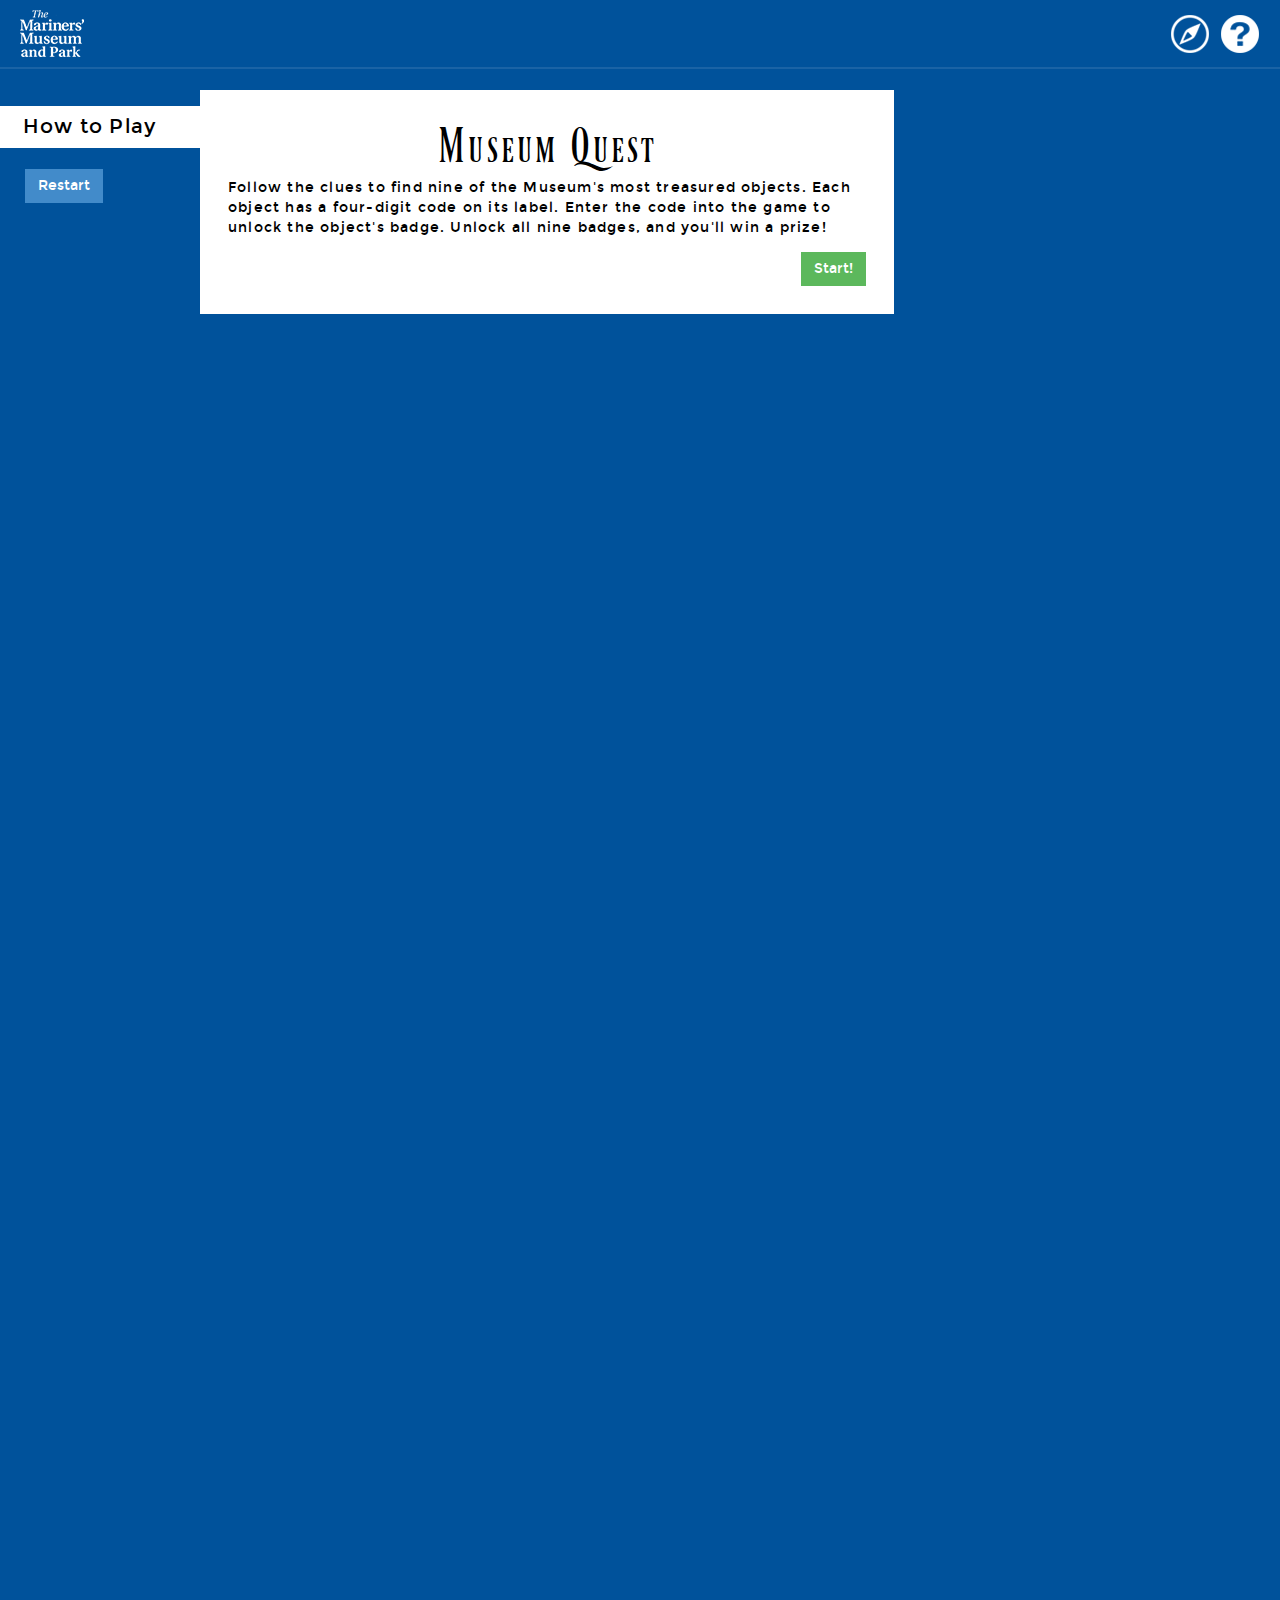
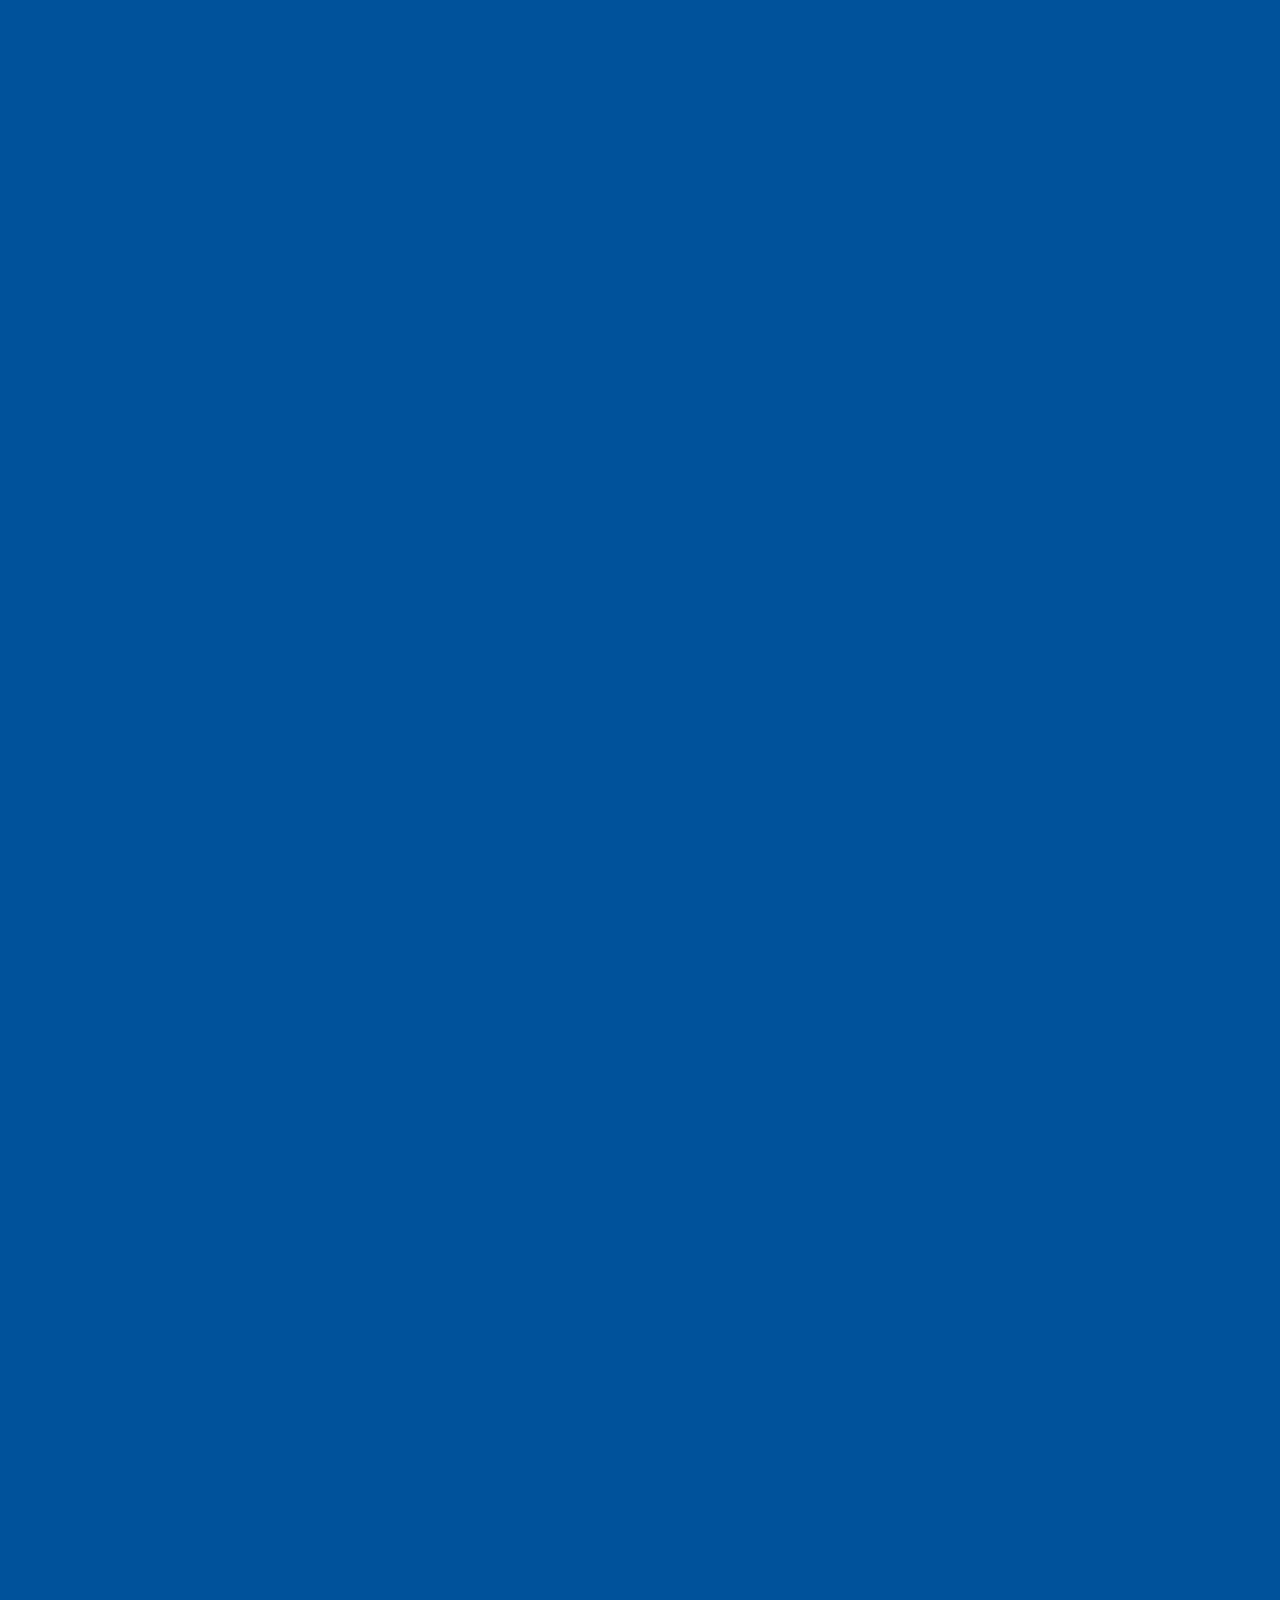
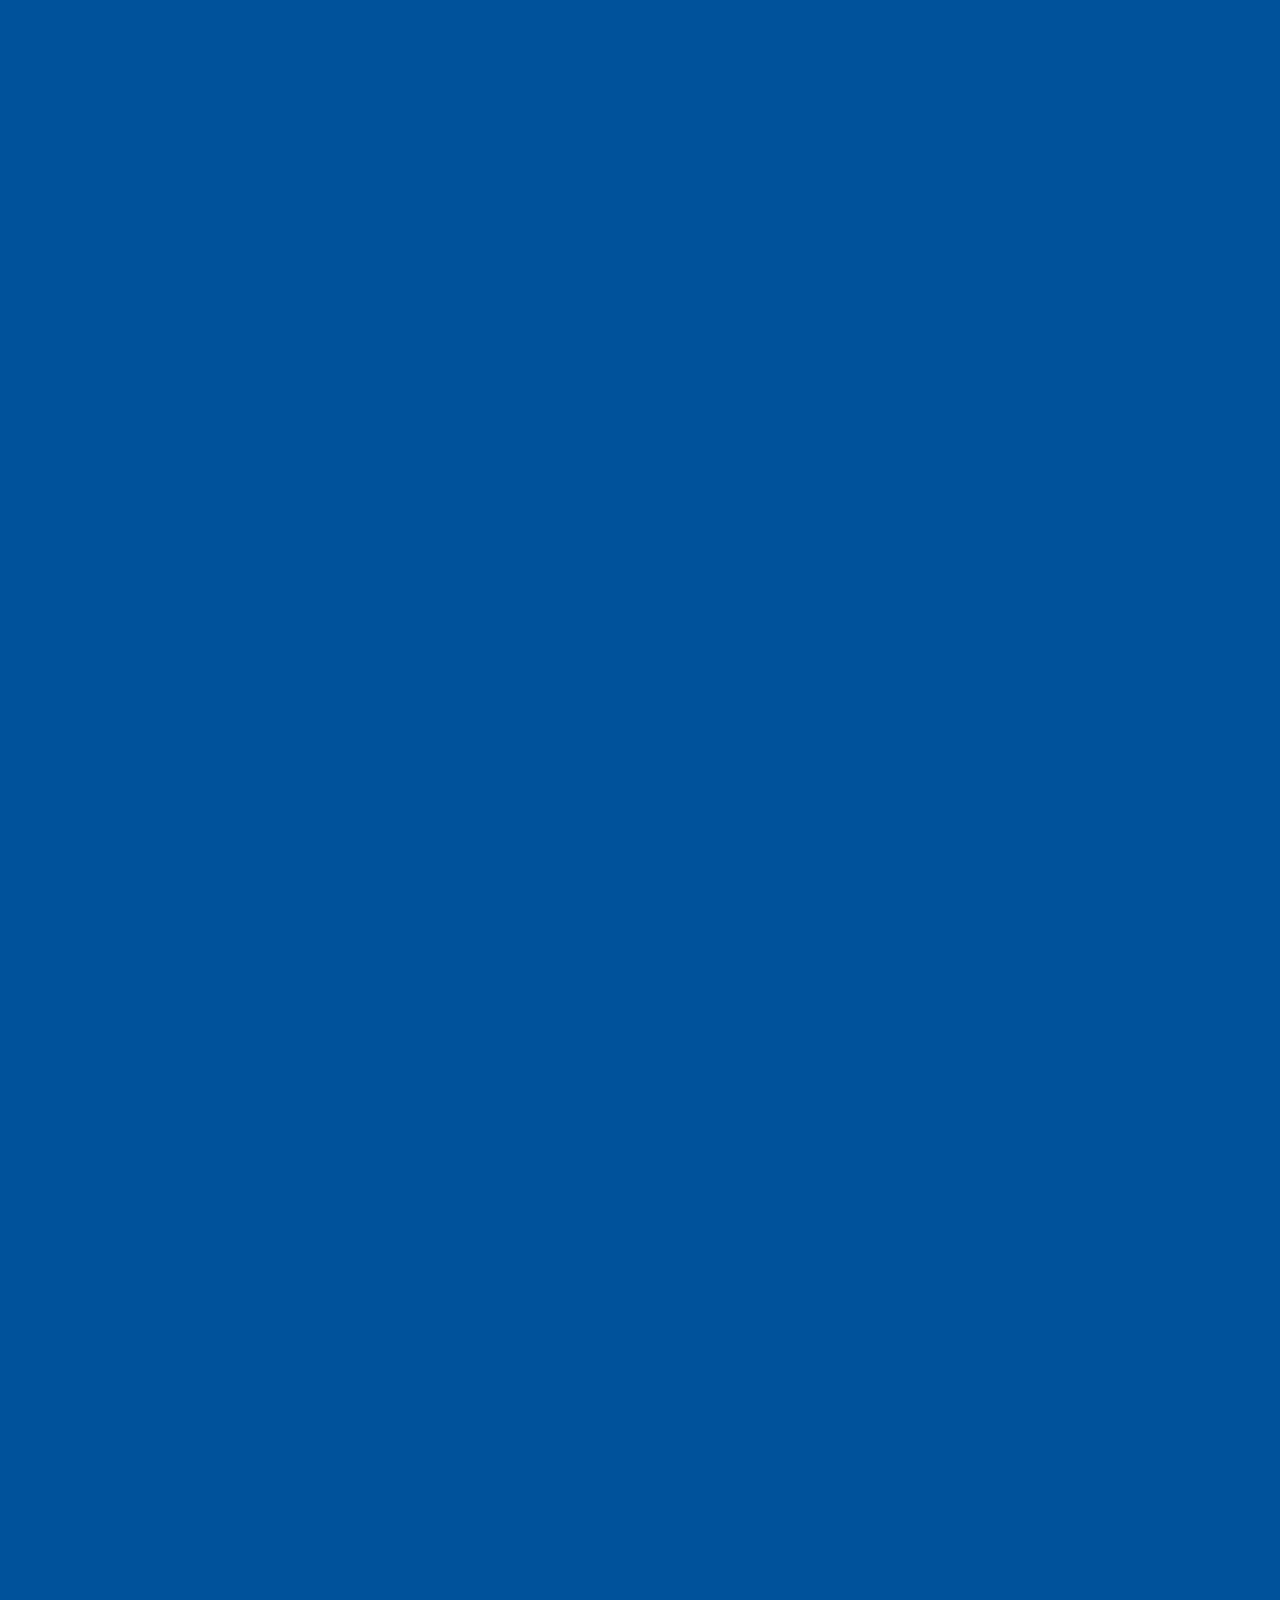
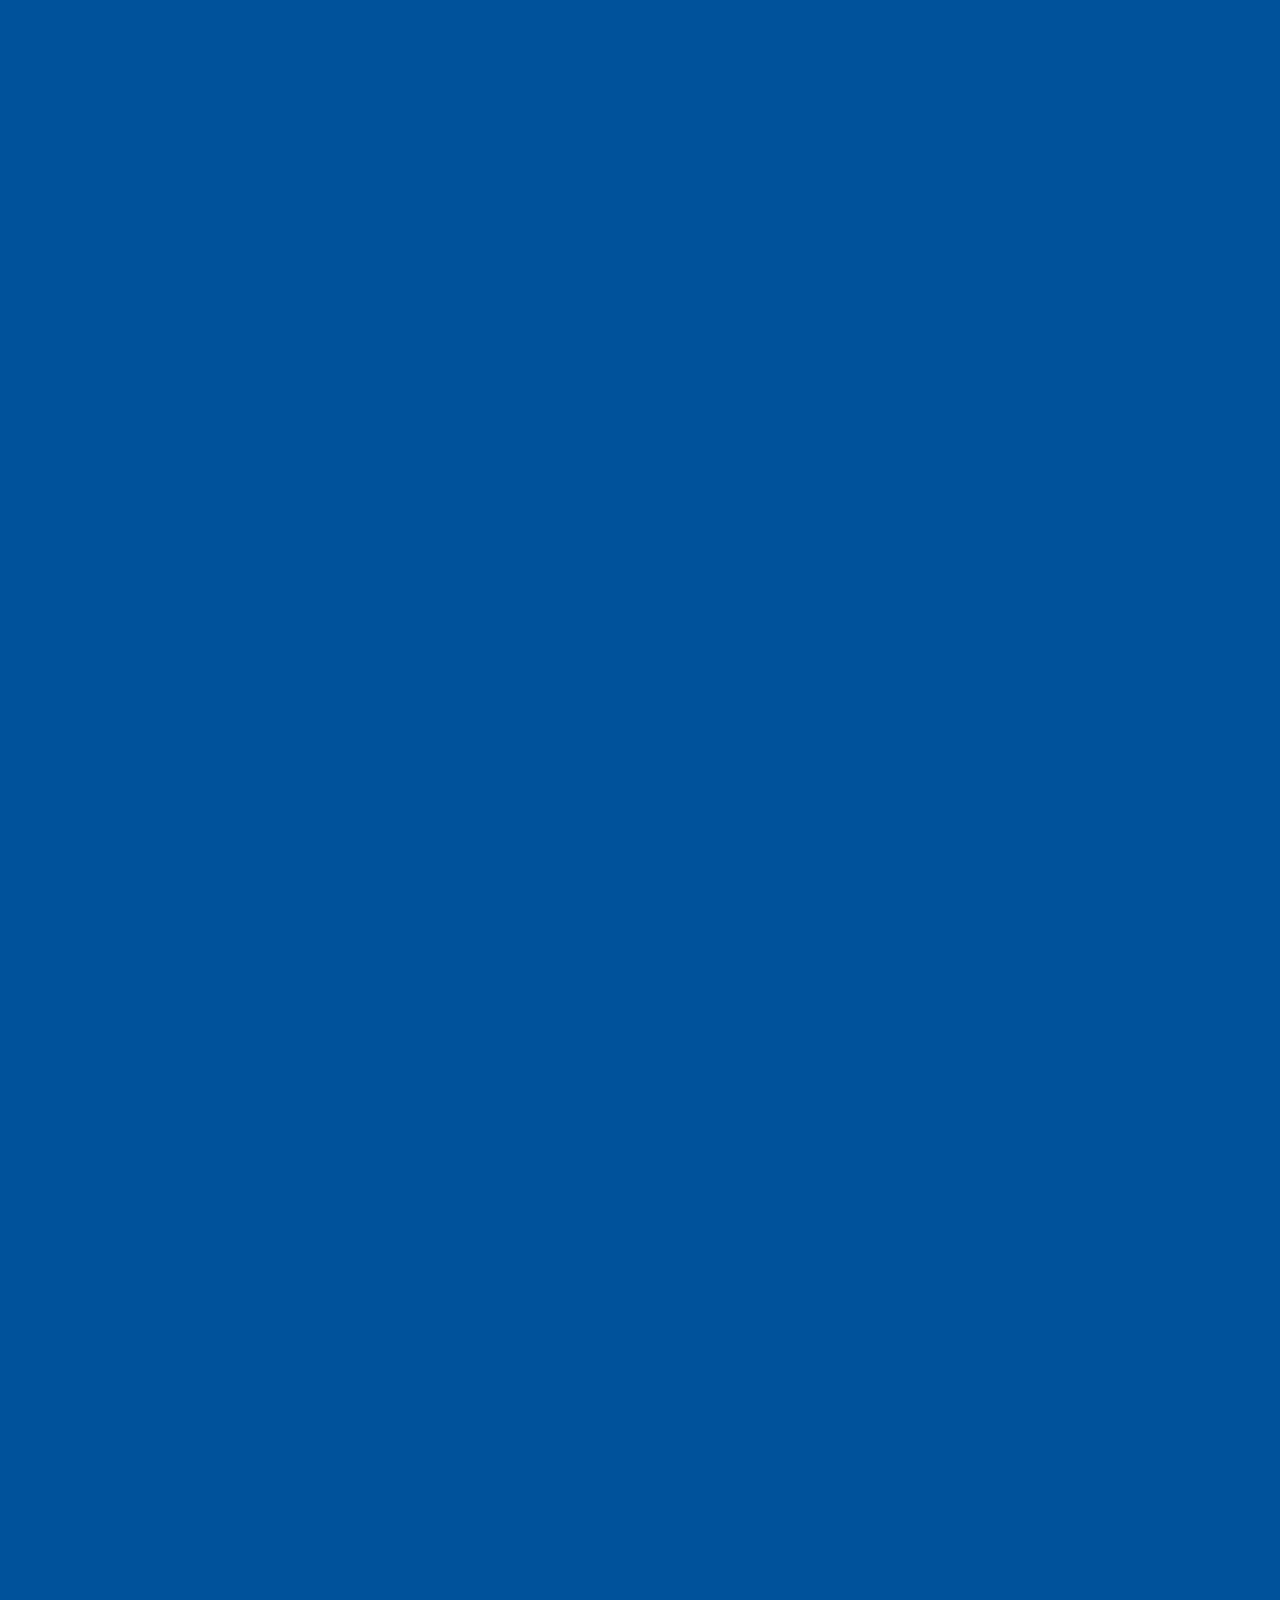
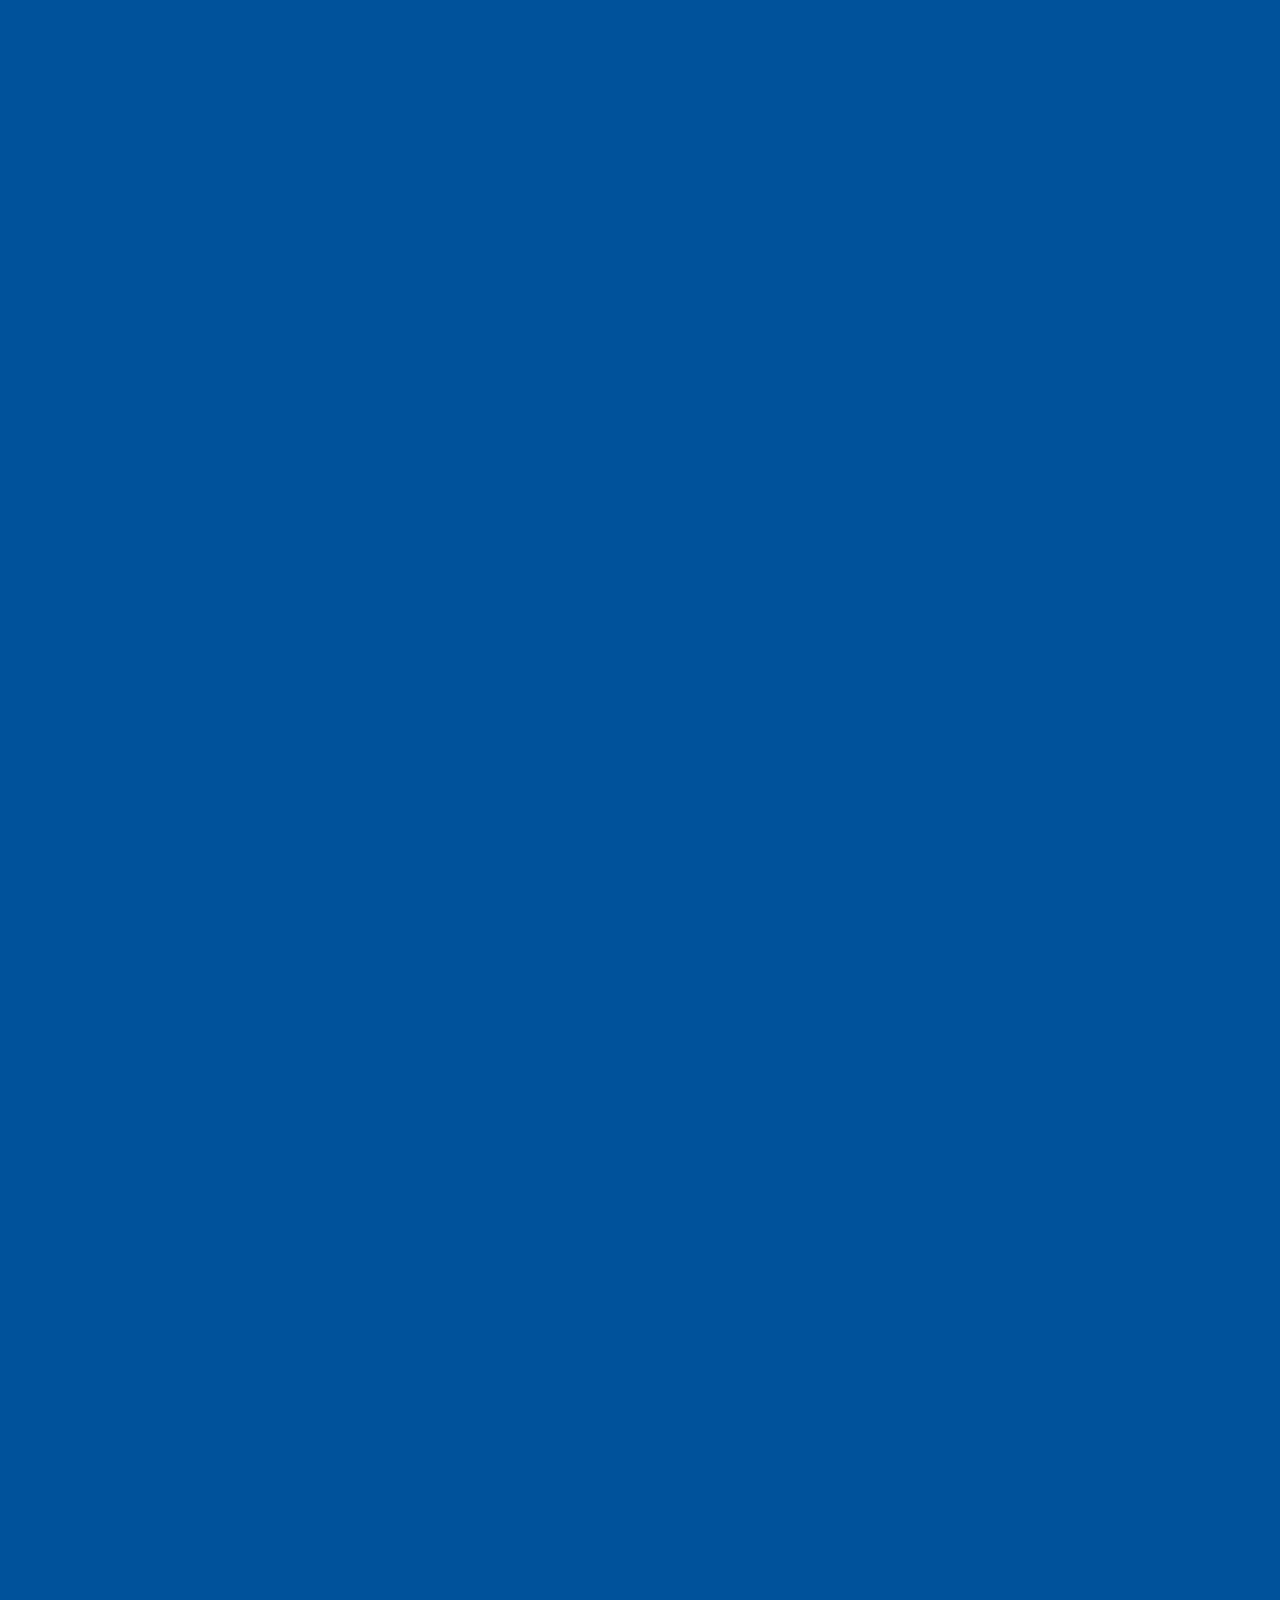
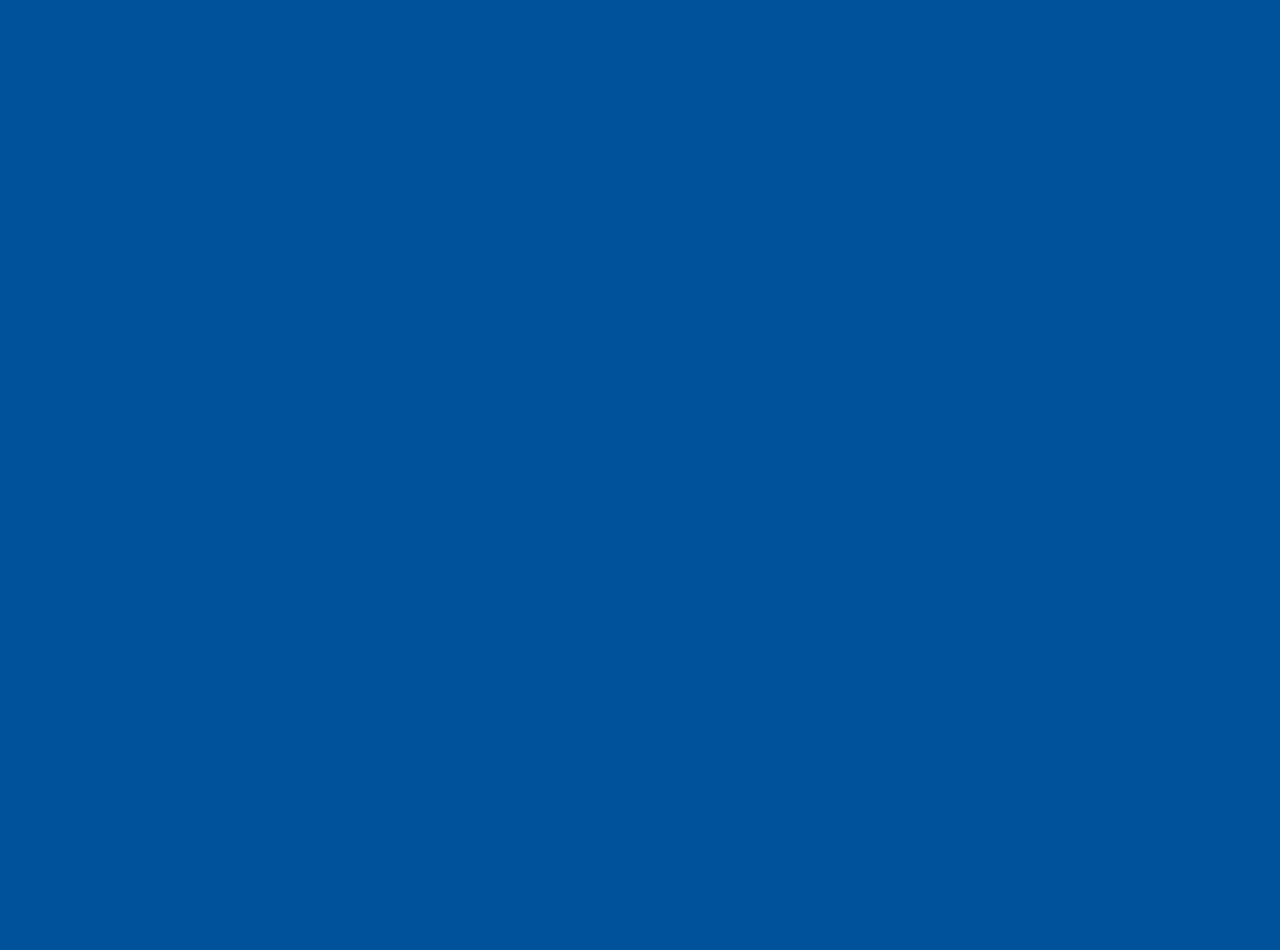
==== commit 06ca14ec: "Version 2.2.0" ====
--- a/index.html
+++ b/index.html
@@ -1,4 +1,4 @@
-<!DOCTYPE html><html><head><meta content="text/html; charset=utf-8" http-equiv="content-type"><meta content="telephone=no" name="format-detection"><meta content="user-scalable=yes,initial-scale=1,maximum-scale=1,minimum-scale=1,width=device-width,height=device-height" name="viewport"><link href="fonts/montserrat/montserrat.css" rel="stylesheet" type="text/css"><link href="fonts/ferrum/ferrum.css" rel="stylesheet" type="text/css"><link href="css/app.min.css" rel="stylesheet" type="text/css"><script src="js/app-header.min.js" type="text/javascript"></script><title>Museum Quest</title></head><body><script src="js/app-body.min.js" type="text/javascript"></script><div id="bonfire-pageloader"><div class="bonfire-pageloader-icon"><svg version="1.1" xmlns="http://www.w3.org/2000/svg" xmlns:xlink="http://www.w3.org/1999/xlink" x="0px" y="0px" width="512px" height="512px" viewbox="0 0 512 512" enable-background="new 0 0 512 512" xml:space="preserve"><path id="loading-12-icon" d="M291,82.219c0,16.568-13.432,30-30,30s-30-13.432-30-30s13.432-30,30-30S291,65.65,291,82.219z
+<!DOCTYPE html><html><head><meta content="text/html; charset=utf-8" http-equiv="content-type"><meta content="telephone=no" name="format-detection"><meta content="user-scalable=no,initial-scale=1,maximum-scale=1,minimum-scale=1,width=device-width,height=device-height" name="viewport"><link href="fonts/montserrat/montserrat.css" rel="stylesheet" type="text/css"><link href="fonts/ferrum/ferrum.css" rel="stylesheet" type="text/css"><link href="css/app.min.css" rel="stylesheet" type="text/css"><script src="js/app-header.min.js" type="text/javascript"></script><title>Museum Quest</title></head><body id="app"><script src="js/app-body.min.js" type="text/javascript"></script><div id="bonfire-pageloader"><div class="bonfire-pageloader-icon"><svg version="1.1" xmlns="http://www.w3.org/2000/svg" xmlns:xlink="http://www.w3.org/1999/xlink" x="0px" y="0px" width="512px" height="512px" viewBox="0 0 512 512" enable-background="new 0 0 512 512" xml:space="preserve"><path id="loading-12-icon" d="M291,82.219c0,16.568-13.432,30-30,30s-30-13.432-30-30s13.432-30,30-30S291,65.65,291,82.219z
 					 M261,404.781c-15.188,0-27.5,12.312-27.5,27.5s12.312,27.5,27.5,27.5s27.5-12.312,27.5-27.5S276.188,404.781,261,404.781z
 					 M361.504,113.167c-4.142,7.173-13.314,9.631-20.487,5.489c-7.173-4.141-9.631-13.313-5.49-20.487
 					c4.142-7.173,13.314-9.631,20.488-5.489C363.188,96.821,365.645,105.994,361.504,113.167z M188.484,382.851
@@ -16,7 +16,7 @@
 					C108.768,204,127.115,199.082,135.398,184.736z M326.869,421.328c-6.902-11.953-2.807-27.242,9.148-34.145
 					s27.243-2.806,34.146,9.149c6.902,11.954,2.806,27.243-9.15,34.145C349.059,437.381,333.771,433.284,326.869,421.328z
 					 M188.482,131.649c14.352-8.286,19.266-26.633,10.982-40.982c-8.285-14.348-26.631-19.264-40.982-10.98
-					c-14.346,8.285-19.264,26.633-10.98,40.982C155.787,135.017,174.137,139.932,188.482,131.649z"></svg></div><script>$(window).resize(function(){
+					c-14.346,8.285-19.264,26.633-10.98,40.982C155.787,135.017,174.137,139.932,188.482,131.649z"/></svg></div><script>$(window).resize(function(){
 					 resizenow();
 				});
 				function resizenow() {
@@ -24,4 +24,4 @@
 					var browserheight = $(window).height();
 					$('.bonfire-pageloader-icon').css('right', ((browserwidth - $(".bonfire-pageloader-icon").width())/2)).css('top', ((browserheight - $(".bonfire-pageloader-icon").height())/2));
 				};
-				resizenow();</script></div><div id="header-bar"><div class="site-logo-wrapper"><div class="site-logo"><img src="images/logo.png"></div></div></div><div class="menu-wrapper"><div class="menu-button"></div></div><div id="menu"><ul id="menu-main-menu" class="menu"><li class="menu-item"><a href="#">How to Play<p><span class="app-name">Museum Quest</span>Follow the clues to find nine of the Museum's most treasured objects. Each object has a four-digit code on its label. Enter the code into the game to unlock the object's badge. Unlock all nine badges, and you'll win a prize!<button class="btn btn-success" onclick="startGame()">Start!</button></p></a></li><li class="menu-item"><a href="#">Museum Map<p class="map"><img src="images/map.jpg" class="img-responsive"></p></a></li></ul><div id="restart"><button type="button" class="btn btn-primary" onclick="userTest.restart()">Restart</button></div></div><div id="menu-open-overlay"></div><div id="menu-open-background"><div class="menu-open-background"></div></div><div id="sitewrap"><div id="content"><div class="wrapper-outer"><div class="content-wrapper"><div class="container-fluid"><div id="quiz"></div></div></div></div></div></div><script src="js/app-footer.min.js" type="text/javascript"></script></body></html>+				resizenow();</script></div><div id="header-bar"><div class="site-logo-wrapper"><div class="site-logo"></div></div></div><div class="menu-wrapper"><div class="menu-button"></div><div class="menu-map"><img data-original="images/map.jpg" src="images/blank.png" alt="Museum Map" class="viewer"></div></div><div id="menu"><ul id="menu-main-menu" class="menu"><li class="menu-item"><a>How to Play<p><span class="app-name">Museum Quest</span>Follow the clues to find nine of the Museum's most treasured objects. Each object has a four-digit code on its label. Enter the code into the game to unlock the object's badge. Unlock all nine badges, and you'll win a prize!<button class="btn btn-success" onclick="startGame()">Start!</button></p></a></li></ul><div id="restart"><button type="button" class="btn btn-primary" onclick="userTest.restart()">Restart</button></div></div><div id="menu-open-overlay"></div><div id="menu-open-background"><div class="menu-open-background"></div></div><div id="sitewrap"><div id="content"><div class="wrapper-outer"><div class="content-wrapper"><div class="container-fluid"><div id="quiz"></div></div></div></div></div></div><script src="js/app-footer.min.js" type="text/javascript"></script></body></html>--- a/css/app.min.css
+++ b/css/app.min.css
@@ -1,5 +1,15 @@
-a,abbr,acronym,address,applet,article,aside,audio,b,big,blockquote,body,canvas,caption,center,cite,code,dd,del,details,dfn,div,dl,dt,em,embed,fieldset,figcaption,figure,footer,form,h1,h2,h3,h4,h5,h6,header,hgroup,html,i,iframe,img,ins,kbd,label,legend,li,mark,menu,nav,object,ol,output,p,pre,q,ruby,s,samp,section,small,span,strike,strong,sub,summary,sup,table,tbody,td,tfoot,th,thead,time,tr,tt,u,ul,var,video{margin:0;padding:0;border:0;font:inherit;vertical-align:baseline}article,aside,details,figcaption,figure,footer,header,hgroup,menu,nav,section{display:block}ol,ul{list-style:none}blockquote,q{quotes:none}blockquote:after,blockquote:before,q:after,q:before{content:'';content:none}/*!
+/*!
+ * app.css
+ */::-webkit-scrollbar{display:none}:focus{outline:0}::-moz-focus-inner{border:none}#app h1,#app h2,#app h3,#app h4,#app h5,#app h6{line-height:1.45;margin-top:.5em;margin-bottom:10px}#app h1{font-size:2em}#app h2{font-size:1.9em}#app h3{font-size:1.8em}#app h4{font-size:1.7em}#app h5{font-size:1.6em}#app h6{font-size:1.5em}html{background-color:#00529B!important;-webkit-background-size:cover;-moz-background-size:cover;-o-background-size:cover;background-size:cover;height:100%;min-height:100%}body#app{color:#fff;font-size:12px;font-weight:600;-webkit-font-smoothing:antialiased;background-color:transparent!important;text-rendering:optimizeLegibility;overflow:hidden}body{font-family:Montserrat,Helvetica,Arial,sans-serif!important}header{text-align:center}header h1{display:block;margin-left:auto;margin-right:auto;min-height:30px;width:80%}img{margin-left:auto;margin-right:auto}#app p{line-height:1.42857143}#app .btn{border-radius:0}.btn-primary,.btn-success{border-color:transparent!important}div#quiz{padding:0 1em;color:#fff;text-align:center;overflow-x:hidden}#testHeaderH2{display:none!important}div#quiz h2#testHeaderH2{font-size:3em;font-weight:600;text-align:center;margin-bottom:0}div.question_wrapper{overflow:hidden;-webkit-border-radius:10px;-moz-border-radius:10px;border-radius:10px;background-color:rgba(255,255,255,.1);border:2px solid rgba(255,255,255,.2);padding:10px}html.no-touch div.question_wrapper:hover{background-color:rgba(51,153,255,.7);border-color:rgba(51,153,255,.1)}div.question_wrapper.unlocked,html.no-touch div.question_wrapper.unlocked{background-color:rgba(51,153,255,1);border-color:rgba(51,153,255,.1)}div.question_wrapper img,div.question_wrapper ul{float:left}div.question{padding-left:15px;padding-right:15px}div.question img{display:block;width:100%;margin-right:-50%}div.question ul{padding:.7em .14em .7em 2em;list-style-type:none;margin-bottom:.5em}div.question ul li label{margin-left:.5em;font-weight:700}div.question h3{font-size:1em;cursor:pointer;overflow:hidden;text-align:center}div.questionOdd h3{border-color:#E0E0E0}div.question h3 span{float:left;display:block;background:#4CD964;text-align:center;color:#1F1F21;-webkit-transition-property:background-color,color,width,padding-left,padding-right,padding-top,padding-bottom;-webkit-transition-duration:1s;-moz-transition-property:background-color,color,width,padding-left,padding-right,padding-top,padding-bottom;-moz-transition-duration:1s;transition-property:background-color,color,width,padding-left,padding-right,padding-top,padding-bottom;transition-duration:1s}div.question h3.answered span{background-color:#FF2D55}div#testResultDiv{background:0 0}p#resultPrgrph{padding:.5em;margin-bottom:.5em;font-size:1.3em}#linksListDiv{overflow:hidden;min-width:165px}#linksListDiv ul#linksList{list-style-type:none}#linksListDiv ul#linksList li{width:46%;margin:2%;display:inline-block;vertical-align:top}#linksListDiv ul#linksList li h3{font-size:1.5em;margin-bottom:.5em}#linksListDiv ul#linksList li h3 a{color:#007AFF;text-decoration:none}#linksListDiv ul#linksList li h3 a:hover{color:#FF3B30;text-decoration:underline}div.linkPictureDiv{min-height:120px;height:120px;padding:.5em 0;margin-bottom:.5em;border-bottom:1px solid #eee}div.linkPictureDiv img{display:block;margin:0 auto;background:#fff;border:2px solid #F7F7F7}div#progressbar{height:16px;background-color:#C7C7CC;border-radius:.6em;margin-bottom:2em;-webkit-box-shadow:inset 0 1px 1px rgba(0,0,0,.075);-moz-box-shadow:inset 0 1px 1px rgba(0,0,0,.075);box-shadow:inset 0 1px 1px rgba(0,0,0,.075);padding:2px}div#progresscol{background-color:#4CD964;background-image:-moz-linear-gradient(top,#87FC70,#0BD318);background-image:-ms-linear-gradient(top,#87FC70,#0BD318);background-image:-webkit-gradient(linear,0 0,0 100%,from(#87FC70),to(#0BD318));background-image:-webkit-linear-gradient(top,#87FC70,#0BD318);background-image:-o-linear-gradient(top,#87FC70,#0BD318);background-image:linear-gradient(top,#87FC70,#0BD318);background-repeat:repeat-x;filter:progid:DXImageTransform.Microsoft.gradient(startColorstr='#' 87 FC70, endColorstr='#' #0BD318, GradientType=0);width:0;height:100%;margin:auto 0;border-radius:.5em;border:1px solid #4CD964;-moz-box-sizing:border-box;-ms-box-sizing:border-box;box-sizing:border-box}form#resultForm{margin-top:1em}div#testHeaderH2{display:none;margin-top:20px}.container-fluid{padding-left:0!important;padding-right:0!important}#code{font-size:1.5em;max-width:154px;text-align:center;vertical-align:middle;border:2px solid #ddd;border-radius:0;margin-bottom:5px}div.ui-tabs-panel{overflow:hidden}div#num-pad{position:relative;left:22.5%}#code,div#num-pad{display:block;margin-left:auto;margin-right:auto}div#num-pad br{clear:left}div#num-pad .code-key{width:50px;height:50px;text-align:center;font-size:1.2em;float:left;line-height:0;margin-bottom:1px}#app .ui-dialog{background-color:#00529B!important}.ui-dialog .ui-dialog-title{text-align:center;width:100%}.no-close .ui-dialog-titlebar-close{display:none}.ui-dialog-content h3{font-family:Ferrum,arial,tahoma,verdana;font-size:2em!important;font-weight:500;margin-top:.4em;text-align:center;text-rendering:optimizeLegibility}/*!
  * Bootstrap v3.1.1 (http://getbootstrap.com)
  * Copyright 2011-2014 Twitter, Inc.
  * Licensed under MIT (https://github.com/twbs/bootstrap/blob/master/LICENSE)
- *//*! normalize.css v3.0.0 | MIT License | git.io/normalize */html{font-family:sans-serif;-ms-text-size-adjust:100%;-webkit-text-size-adjust:100%}body{margin:0}article,aside,details,figcaption,figure,footer,header,hgroup,main,nav,section,summary{display:block}audio,canvas,progress,video{display:inline-block;vertical-align:baseline}audio:not([controls]){display:none;height:0}[hidden],template{display:none}a{background:0 0}a:active,a:hover{outline:0}b,strong{font-weight:700}dfn{font-style:italic}h1{margin:.67em 0}mark{background:#ff0;color:#000}sub,sup{font-size:75%;line-height:0;position:relative;vertical-align:baseline}sup{top:-.5em}sub{bottom:-.25em}img{border:0}svg:not(:root){overflow:hidden}hr{-moz-box-sizing:content-box;box-sizing:content-box;height:0}pre{overflow:auto}code,kbd,pre,samp{font-size:1em}button,input,optgroup,select,textarea{color:inherit;font:inherit;margin:0}button{overflow:visible}button,select{text-transform:none}button,html input[type=button],input[type=reset],input[type=submit]{-webkit-appearance:button;cursor:pointer}button[disabled],html input[disabled]{cursor:default}button::-moz-focus-inner,input::-moz-focus-inner{border:0;padding:0}input[type=checkbox],input[type=radio]{box-sizing:border-box;padding:0}input[type=number]::-webkit-inner-spin-button,input[type=number]::-webkit-outer-spin-button{height:auto}input[type=search]::-webkit-search-cancel-button,input[type=search]::-webkit-search-decoration{-webkit-appearance:none}textarea{overflow:auto}optgroup{font-weight:700}table{border-collapse:collapse;border-spacing:0}td,th{padding:0}@media print{*{text-shadow:none!important;color:#000!important;background:0 0!important;box-shadow:none!important}a,a:visited{text-decoration:underline}a[href]:after{content:" (" attr(href) ")"}abbr[title]:after{content:" (" attr(title) ")"}a[href^="javascript:"]:after,a[href^="#"]:after{content:""}blockquote,pre{border:1px solid #999;page-break-inside:avoid}thead{display:table-header-group}img,tr{page-break-inside:avoid}img{max-width:100%!important}h2,h3,p{orphans:3;widows:3}h2,h3{page-break-after:avoid}select{background:#fff!important}.navbar{display:none}.table td,.table th{background-color:#fff!important}.btn>.caret,.dropup>.btn>.caret{border-top-color:#000!important}.label{border:1px solid #000}.table{border-collapse:collapse!important}.table-bordered td,.table-bordered th{border:1px solid #ddd!important}}*,:after,:before{-webkit-box-sizing:border-box;-moz-box-sizing:border-box;box-sizing:border-box}html{font-size:62.5%;-webkit-tap-highlight-color:transparent}body{line-height:1.42857143}button,input,select,textarea{font-family:inherit;font-size:inherit;line-height:inherit}a:focus,a:hover{color:#2a6496;text-decoration:underline}a:focus{outline:dotted thin;outline:-webkit-focus-ring-color auto 5px;outline-offset:-2px}figure{margin:0}img{vertical-align:middle}.carousel-inner>.item>a>img,.carousel-inner>.item>img,.img-responsive,.thumbnail a>img,.thumbnail>img{display:block;max-width:100%;height:auto}.img-rounded{border-radius:6px}.img-thumbnail{padding:4px;line-height:1.42857143;background-color:#fff;border:1px solid #ddd;border-radius:4px;-webkit-transition:all .2s ease-in-out;transition:all .2s ease-in-out;display:inline-block;max-width:100%;height:auto}.img-circle{border-radius:50%}hr{margin-top:20px;margin-bottom:20px;border:0;border-top:1px solid #eee}.sr-only{position:absolute;width:1px;height:1px;margin:-1px;padding:0;overflow:hidden;clip:rect(0,0,0,0);border:0}.h1,.h2,.h3,.h4,.h5,.h6,h1,h2,h3,h4,h5,h6{font-family:inherit;font-weight:500;line-height:1.1;color:inherit}.h1 .small,.h1 small,.h2 .small,.h2 small,.h3 .small,.h3 small,.h4 .small,.h4 small,.h5 .small,.h5 small,.h6 .small,.h6 small,h1 .small,h1 small,h2 .small,h2 small,h3 .small,h3 small,h4 .small,h4 small,h5 .small,h5 small,h6 .small,h6 small{font-weight:400;line-height:1;color:#999}.h1,.h2,.h3,h1,h2,h3{margin-top:20px;margin-bottom:10px}.h1 .small,.h1 small,.h2 .small,.h2 small,.h3 .small,.h3 small,h1 .small,h1 small,h2 .small,h2 small,h3 .small,h3 small{font-size:65%}.h4,.h5,.h6,h4,h5,h6{margin-top:10px;margin-bottom:10px}.h4 .small,.h4 small,.h5 .small,.h5 small,.h6 .small,.h6 small,h4 .small,h4 small,h5 .small,h5 small,h6 .small,h6 small{font-size:75%}.h1,h1{font-size:36px}.h2,h2{font-size:30px}.h3,h3{font-size:24px}.h4,h4{font-size:18px}.h5,h5{font-size:14px}.h6,h6{font-size:12px}.lead{margin-bottom:20px;font-size:16px;font-weight:200;line-height:1.4}@media (min-width:768px){.lead{font-size:21px}}.small,small{font-size:85%}cite{font-style:normal}.text-left{text-align:left}.text-right{text-align:right}.text-center{text-align:center}.text-justify{text-align:justify}.text-muted{color:#999}.text-primary{color:#428bca}a.text-primary:hover{color:#3071a9}.text-success{color:#3c763d}a.text-success:hover{color:#2b542c}.text-info{color:#31708f}a.text-info:hover{color:#245269}.text-warning{color:#8a6d3b}a.text-warning:hover{color:#66512c}.text-danger{color:#a94442}a.text-danger:hover{color:#843534}.bg-primary{color:#fff;background-color:#428bca}a.bg-primary:hover{background-color:#3071a9}.bg-success{background-color:#dff0d8}a.bg-success:hover{background-color:#c1e2b3}.bg-info{background-color:#d9edf7}a.bg-info:hover{background-color:#afd9ee}.bg-warning{background-color:#fcf8e3}a.bg-warning:hover{background-color:#f7ecb5}.bg-danger{background-color:#f2dede}a.bg-danger:hover{background-color:#e4b9b9}.page-header{padding-bottom:9px;margin:40px 0 20px;border-bottom:1px solid #eee}ol,ul{margin-top:0;margin-bottom:10px}ol ol,ol ul,ul ol,ul ul{margin-bottom:0}.list-unstyled{padding-left:0;list-style:none}.list-inline{padding-left:0;list-style:none;margin-left:-5px}.list-inline>li{display:inline-block;padding-left:5px;padding-right:5px}dl{margin-top:0;margin-bottom:20px}dd,dt{line-height:1.42857143}dt{font-weight:700}dd{margin-left:0}@media (min-width:768px){.dl-horizontal dt{float:left;width:160px;clear:left;text-align:right;overflow:hidden;text-overflow:ellipsis;white-space:nowrap}.dl-horizontal dd{margin-left:180px}}abbr[data-original-title],abbr[title]{cursor:help;border-bottom:1px dotted #999}.initialism{font-size:90%;text-transform:uppercase}blockquote{margin:0 0 20px;border-left:5px solid #eee}blockquote ol:last-child,blockquote p:last-child,blockquote ul:last-child{margin-bottom:0}blockquote .small,blockquote footer,blockquote small{display:block;font-size:80%;line-height:1.42857143;color:#999}blockquote .small:before,blockquote footer:before,blockquote small:before{content:'\2014 \00A0'}.blockquote-reverse,blockquote.pull-right{padding-right:15px;padding-left:0;border-right:5px solid #eee;border-left:0;text-align:right}.blockquote-reverse .small:before,.blockquote-reverse footer:before,.blockquote-reverse small:before,blockquote.pull-right .small:before,blockquote.pull-right footer:before,blockquote.pull-right small:before{content:''}.blockquote-reverse .small:after,.blockquote-reverse footer:after,.blockquote-reverse small:after,blockquote.pull-right .small:after,blockquote.pull-right footer:after,blockquote.pull-right small:after{content:'\00A0 \2014'}blockquote:after,blockquote:before{content:""}address{margin-bottom:20px;font-style:normal;line-height:1.42857143}code,kbd,pre,samp{font-family:Menlo,Monaco,Consolas,"Courier New",monospace}code{padding:2px 4px;font-size:90%;color:#c7254e;background-color:#f9f2f4;white-space:nowrap;border-radius:4px}kbd{padding:2px 4px;font-size:90%;color:#fff;background-color:#333;border-radius:3px;box-shadow:inset 0 -1px 0 rgba(0,0,0,.25)}pre{display:block;padding:9.5px;margin:0 0 10px;font-size:13px;line-height:1.42857143;word-break:break-all;word-wrap:break-word;color:#333;background-color:#f5f5f5;border:1px solid #ccc;border-radius:4px}pre code{padding:0;font-size:inherit;color:inherit;white-space:pre-wrap;background-color:transparent;border-radius:0}.pre-scrollable{max-height:340px;overflow-y:scroll}.container,.container-fluid{margin-right:auto;margin-left:auto;padding-left:15px;padding-right:15px}@media (min-width:768px){.container{width:750px}}@media (min-width:992px){.container{width:970px}}@media (min-width:1200px){.container{width:1170px}}.row{margin-left:-15px;margin-right:-15px}.col-lg-1,.col-lg-10,.col-lg-11,.col-lg-12,.col-lg-2,.col-lg-3,.col-lg-4,.col-lg-5,.col-lg-6,.col-lg-7,.col-lg-8,.col-lg-9,.col-md-1,.col-md-10,.col-md-11,.col-md-12,.col-md-2,.col-md-3,.col-md-4,.col-md-5,.col-md-6,.col-md-7,.col-md-8,.col-md-9,.col-sm-1,.col-sm-10,.col-sm-11,.col-sm-12,.col-sm-2,.col-sm-3,.col-sm-4,.col-sm-5,.col-sm-6,.col-sm-7,.col-sm-8,.col-sm-9,.col-xs-1,.col-xs-10,.col-xs-11,.col-xs-12,.col-xs-2,.col-xs-3,.col-xs-4,.col-xs-5,.col-xs-6,.col-xs-7,.col-xs-8,.col-xs-9{position:relative;min-height:1px;padding-left:15px;padding-right:15px}.col-xs-1,.col-xs-10,.col-xs-11,.col-xs-12,.col-xs-2,.col-xs-3,.col-xs-4,.col-xs-5,.col-xs-6,.col-xs-7,.col-xs-8,.col-xs-9{float:left}.col-xs-12{width:100%}.col-xs-11{width:91.66666667%}.col-xs-10{width:83.33333333%}.col-xs-9{width:75%}.col-xs-8{width:66.66666667%}.col-xs-7{width:58.33333333%}.col-xs-6{width:50%}.col-xs-5{width:41.66666667%}.col-xs-4{width:33.33333333%}.col-xs-3{width:25%}.col-xs-2{width:16.66666667%}.col-xs-1{width:8.33333333%}.col-xs-pull-12{right:100%}.col-xs-pull-11{right:91.66666667%}.col-xs-pull-10{right:83.33333333%}.col-xs-pull-9{right:75%}.col-xs-pull-8{right:66.66666667%}.col-xs-pull-7{right:58.33333333%}.col-xs-pull-6{right:50%}.col-xs-pull-5{right:41.66666667%}.col-xs-pull-4{right:33.33333333%}.col-xs-pull-3{right:25%}.col-xs-pull-2{right:16.66666667%}.col-xs-pull-1{right:8.33333333%}.col-xs-pull-0{right:0}.col-xs-push-12{left:100%}.col-xs-push-11{left:91.66666667%}.col-xs-push-10{left:83.33333333%}.col-xs-push-9{left:75%}.col-xs-push-8{left:66.66666667%}.col-xs-push-7{left:58.33333333%}.col-xs-push-6{left:50%}.col-xs-push-5{left:41.66666667%}.col-xs-push-4{left:33.33333333%}.col-xs-push-3{left:25%}.col-xs-push-2{left:16.66666667%}.col-xs-push-1{left:8.33333333%}.col-xs-push-0{left:0}.col-xs-offset-12{margin-left:100%}.col-xs-offset-11{margin-left:91.66666667%}.col-xs-offset-10{margin-left:83.33333333%}.col-xs-offset-9{margin-left:75%}.col-xs-offset-8{margin-left:66.66666667%}.col-xs-offset-7{margin-left:58.33333333%}.col-xs-offset-6{margin-left:50%}.col-xs-offset-5{margin-left:41.66666667%}.col-xs-offset-4{margin-left:33.33333333%}.col-xs-offset-3{margin-left:25%}.col-xs-offset-2{margin-left:16.66666667%}.col-xs-offset-1{margin-left:8.33333333%}.col-xs-offset-0{margin-left:0}@media (min-width:768px){.col-sm-1,.col-sm-10,.col-sm-11,.col-sm-12,.col-sm-2,.col-sm-3,.col-sm-4,.col-sm-5,.col-sm-6,.col-sm-7,.col-sm-8,.col-sm-9{float:left}.col-sm-12{width:100%}.col-sm-11{width:91.66666667%}.col-sm-10{width:83.33333333%}.col-sm-9{width:75%}.col-sm-8{width:66.66666667%}.col-sm-7{width:58.33333333%}.col-sm-6{width:50%}.col-sm-5{width:41.66666667%}.col-sm-4{width:33.33333333%}.col-sm-3{width:25%}.col-sm-2{width:16.66666667%}.col-sm-1{width:8.33333333%}.col-sm-pull-12{right:100%}.col-sm-pull-11{right:91.66666667%}.col-sm-pull-10{right:83.33333333%}.col-sm-pull-9{right:75%}.col-sm-pull-8{right:66.66666667%}.col-sm-pull-7{right:58.33333333%}.col-sm-pull-6{right:50%}.col-sm-pull-5{right:41.66666667%}.col-sm-pull-4{right:33.33333333%}.col-sm-pull-3{right:25%}.col-sm-pull-2{right:16.66666667%}.col-sm-pull-1{right:8.33333333%}.col-sm-pull-0{right:0}.col-sm-push-12{left:100%}.col-sm-push-11{left:91.66666667%}.col-sm-push-10{left:83.33333333%}.col-sm-push-9{left:75%}.col-sm-push-8{left:66.66666667%}.col-sm-push-7{left:58.33333333%}.col-sm-push-6{left:50%}.col-sm-push-5{left:41.66666667%}.col-sm-push-4{left:33.33333333%}.col-sm-push-3{left:25%}.col-sm-push-2{left:16.66666667%}.col-sm-push-1{left:8.33333333%}.col-sm-push-0{left:0}.col-sm-offset-12{margin-left:100%}.col-sm-offset-11{margin-left:91.66666667%}.col-sm-offset-10{margin-left:83.33333333%}.col-sm-offset-9{margin-left:75%}.col-sm-offset-8{margin-left:66.66666667%}.col-sm-offset-7{margin-left:58.33333333%}.col-sm-offset-6{margin-left:50%}.col-sm-offset-5{margin-left:41.66666667%}.col-sm-offset-4{margin-left:33.33333333%}.col-sm-offset-3{margin-left:25%}.col-sm-offset-2{margin-left:16.66666667%}.col-sm-offset-1{margin-left:8.33333333%}.col-sm-offset-0{margin-left:0}}@media (min-width:992px){.col-md-1,.col-md-10,.col-md-11,.col-md-12,.col-md-2,.col-md-3,.col-md-4,.col-md-5,.col-md-6,.col-md-7,.col-md-8,.col-md-9{float:left}.col-md-12{width:100%}.col-md-11{width:91.66666667%}.col-md-10{width:83.33333333%}.col-md-9{width:75%}.col-md-8{width:66.66666667%}.col-md-7{width:58.33333333%}.col-md-6{width:50%}.col-md-5{width:41.66666667%}.col-md-4{width:33.33333333%}.col-md-3{width:25%}.col-md-2{width:16.66666667%}.col-md-1{width:8.33333333%}.col-md-pull-12{right:100%}.col-md-pull-11{right:91.66666667%}.col-md-pull-10{right:83.33333333%}.col-md-pull-9{right:75%}.col-md-pull-8{right:66.66666667%}.col-md-pull-7{right:58.33333333%}.col-md-pull-6{right:50%}.col-md-pull-5{right:41.66666667%}.col-md-pull-4{right:33.33333333%}.col-md-pull-3{right:25%}.col-md-pull-2{right:16.66666667%}.col-md-pull-1{right:8.33333333%}.col-md-pull-0{right:0}.col-md-push-12{left:100%}.col-md-push-11{left:91.66666667%}.col-md-push-10{left:83.33333333%}.col-md-push-9{left:75%}.col-md-push-8{left:66.66666667%}.col-md-push-7{left:58.33333333%}.col-md-push-6{left:50%}.col-md-push-5{left:41.66666667%}.col-md-push-4{left:33.33333333%}.col-md-push-3{left:25%}.col-md-push-2{left:16.66666667%}.col-md-push-1{left:8.33333333%}.col-md-push-0{left:0}.col-md-offset-12{margin-left:100%}.col-md-offset-11{margin-left:91.66666667%}.col-md-offset-10{margin-left:83.33333333%}.col-md-offset-9{margin-left:75%}.col-md-offset-8{margin-left:66.66666667%}.col-md-offset-7{margin-left:58.33333333%}.col-md-offset-6{margin-left:50%}.col-md-offset-5{margin-left:41.66666667%}.col-md-offset-4{margin-left:33.33333333%}.col-md-offset-3{margin-left:25%}.col-md-offset-2{margin-left:16.66666667%}.col-md-offset-1{margin-left:8.33333333%}.col-md-offset-0{margin-left:0}}@media (min-width:1200px){.col-lg-1,.col-lg-10,.col-lg-11,.col-lg-12,.col-lg-2,.col-lg-3,.col-lg-4,.col-lg-5,.col-lg-6,.col-lg-7,.col-lg-8,.col-lg-9{float:left}.col-lg-12{width:100%}.col-lg-11{width:91.66666667%}.col-lg-10{width:83.33333333%}.col-lg-9{width:75%}.col-lg-8{width:66.66666667%}.col-lg-7{width:58.33333333%}.col-lg-6{width:50%}.col-lg-5{width:41.66666667%}.col-lg-4{width:33.33333333%}.col-lg-3{width:25%}.col-lg-2{width:16.66666667%}.col-lg-1{width:8.33333333%}.col-lg-pull-12{right:100%}.col-lg-pull-11{right:91.66666667%}.col-lg-pull-10{right:83.33333333%}.col-lg-pull-9{right:75%}.col-lg-pull-8{right:66.66666667%}.col-lg-pull-7{right:58.33333333%}.col-lg-pull-6{right:50%}.col-lg-pull-5{right:41.66666667%}.col-lg-pull-4{right:33.33333333%}.col-lg-pull-3{right:25%}.col-lg-pull-2{right:16.66666667%}.col-lg-pull-1{right:8.33333333%}.col-lg-pull-0{right:0}.col-lg-push-12{left:100%}.col-lg-push-11{left:91.66666667%}.col-lg-push-10{left:83.33333333%}.col-lg-push-9{left:75%}.col-lg-push-8{left:66.66666667%}.col-lg-push-7{left:58.33333333%}.col-lg-push-6{left:50%}.col-lg-push-5{left:41.66666667%}.col-lg-push-4{left:33.33333333%}.col-lg-push-3{left:25%}.col-lg-push-2{left:16.66666667%}.col-lg-push-1{left:8.33333333%}.col-lg-push-0{left:0}.col-lg-offset-12{margin-left:100%}.col-lg-offset-11{margin-left:91.66666667%}.col-lg-offset-10{margin-left:83.33333333%}.col-lg-offset-9{margin-left:75%}.col-lg-offset-8{margin-left:66.66666667%}.col-lg-offset-7{margin-left:58.33333333%}.col-lg-offset-6{margin-left:50%}.col-lg-offset-5{margin-left:41.66666667%}.col-lg-offset-4{margin-left:33.33333333%}.col-lg-offset-3{margin-left:25%}.col-lg-offset-2{margin-left:16.66666667%}.col-lg-offset-1{margin-left:8.33333333%}.col-lg-offset-0{margin-left:0}}table{max-width:100%;background-color:transparent}th{text-align:left}.table{width:100%;margin-bottom:20px}.table>tbody>tr>td,.table>tbody>tr>th,.table>tfoot>tr>td,.table>tfoot>tr>th,.table>thead>tr>td,.table>thead>tr>th{padding:8px;line-height:1.42857143;vertical-align:top;border-top:1px solid #ddd}.table>thead>tr>th{vertical-align:bottom;border-bottom:2px solid #ddd}.table>caption+thead>tr:first-child>td,.table>caption+thead>tr:first-child>th,.table>colgroup+thead>tr:first-child>td,.table>colgroup+thead>tr:first-child>th,.table>thead:first-child>tr:first-child>td,.table>thead:first-child>tr:first-child>th{border-top:0}.table>tbody+tbody{border-top:2px solid #ddd}.table .table{background-color:#fff}.table-condensed>tbody>tr>td,.table-condensed>tbody>tr>th,.table-condensed>tfoot>tr>td,.table-condensed>tfoot>tr>th,.table-condensed>thead>tr>td,.table-condensed>thead>tr>th{padding:5px}.table-bordered,.table-bordered>tbody>tr>td,.table-bordered>tbody>tr>th,.table-bordered>tfoot>tr>td,.table-bordered>tfoot>tr>th,.table-bordered>thead>tr>td,.table-bordered>thead>tr>th{border:1px solid #ddd}.table-bordered>thead>tr>td,.table-bordered>thead>tr>th{border-bottom-width:2px}.table-striped>tbody>tr:nth-child(odd)>td,.table-striped>tbody>tr:nth-child(odd)>th{background-color:#f9f9f9}.table-hover>tbody>tr:hover>td,.table-hover>tbody>tr:hover>th{background-color:#f5f5f5}table col[class*=col-]{position:static;float:none;display:table-column}table td[class*=col-],table th[class*=col-]{position:static;float:none;display:table-cell}.table>tbody>tr.active>td,.table>tbody>tr.active>th,.table>tbody>tr>td.active,.table>tbody>tr>th.active,.table>tfoot>tr.active>td,.table>tfoot>tr.active>th,.table>tfoot>tr>td.active,.table>tfoot>tr>th.active,.table>thead>tr.active>td,.table>thead>tr.active>th,.table>thead>tr>td.active,.table>thead>tr>th.active{background-color:#f5f5f5}.table-hover>tbody>tr.active:hover>td,.table-hover>tbody>tr.active:hover>th,.table-hover>tbody>tr>td.active:hover,.table-hover>tbody>tr>th.active:hover{background-color:#e8e8e8}.table>tbody>tr.success>td,.table>tbody>tr.success>th,.table>tbody>tr>td.success,.table>tbody>tr>th.success,.table>tfoot>tr.success>td,.table>tfoot>tr.success>th,.table>tfoot>tr>td.success,.table>tfoot>tr>th.success,.table>thead>tr.success>td,.table>thead>tr.success>th,.table>thead>tr>td.success,.table>thead>tr>th.success{background-color:#dff0d8}.table-hover>tbody>tr.success:hover>td,.table-hover>tbody>tr.success:hover>th,.table-hover>tbody>tr>td.success:hover,.table-hover>tbody>tr>th.success:hover{background-color:#d0e9c6}.table>tbody>tr.info>td,.table>tbody>tr.info>th,.table>tbody>tr>td.info,.table>tbody>tr>th.info,.table>tfoot>tr.info>td,.table>tfoot>tr.info>th,.table>tfoot>tr>td.info,.table>tfoot>tr>th.info,.table>thead>tr.info>td,.table>thead>tr.info>th,.table>thead>tr>td.info,.table>thead>tr>th.info{background-color:#d9edf7}.table-hover>tbody>tr.info:hover>td,.table-hover>tbody>tr.info:hover>th,.table-hover>tbody>tr>td.info:hover,.table-hover>tbody>tr>th.info:hover{background-color:#c4e3f3}.table>tbody>tr.warning>td,.table>tbody>tr.warning>th,.table>tbody>tr>td.warning,.table>tbody>tr>th.warning,.table>tfoot>tr.warning>td,.table>tfoot>tr.warning>th,.table>tfoot>tr>td.warning,.table>tfoot>tr>th.warning,.table>thead>tr.warning>td,.table>thead>tr.warning>th,.table>thead>tr>td.warning,.table>thead>tr>th.warning{background-color:#fcf8e3}.table-hover>tbody>tr.warning:hover>td,.table-hover>tbody>tr.warning:hover>th,.table-hover>tbody>tr>td.warning:hover,.table-hover>tbody>tr>th.warning:hover{background-color:#faf2cc}.table>tbody>tr.danger>td,.table>tbody>tr.danger>th,.table>tbody>tr>td.danger,.table>tbody>tr>th.danger,.table>tfoot>tr.danger>td,.table>tfoot>tr.danger>th,.table>tfoot>tr>td.danger,.table>tfoot>tr>th.danger,.table>thead>tr.danger>td,.table>thead>tr.danger>th,.table>thead>tr>td.danger,.table>thead>tr>th.danger{background-color:#f2dede}.table-hover>tbody>tr.danger:hover>td,.table-hover>tbody>tr.danger:hover>th,.table-hover>tbody>tr>td.danger:hover,.table-hover>tbody>tr>th.danger:hover{background-color:#ebcccc}@media (max-width:767px){.table-responsive{width:100%;margin-bottom:15px;overflow-y:hidden;overflow-x:scroll;-ms-overflow-style:-ms-autohiding-scrollbar;border:1px solid #ddd;-webkit-overflow-scrolling:touch}.table-responsive>.table{margin-bottom:0}.table-responsive>.table>tbody>tr>td,.table-responsive>.table>tbody>tr>th,.table-responsive>.table>tfoot>tr>td,.table-responsive>.table>tfoot>tr>th,.table-responsive>.table>thead>tr>td,.table-responsive>.table>thead>tr>th{white-space:nowrap}.table-responsive>.table-bordered{border:0}.table-responsive>.table-bordered>tbody>tr>td:first-child,.table-responsive>.table-bordered>tbody>tr>th:first-child,.table-responsive>.table-bordered>tfoot>tr>td:first-child,.table-responsive>.table-bordered>tfoot>tr>th:first-child,.table-responsive>.table-bordered>thead>tr>td:first-child,.table-responsive>.table-bordered>thead>tr>th:first-child{border-left:0}.table-responsive>.table-bordered>tbody>tr>td:last-child,.table-responsive>.table-bordered>tbody>tr>th:last-child,.table-responsive>.table-bordered>tfoot>tr>td:last-child,.table-responsive>.table-bordered>tfoot>tr>th:last-child,.table-responsive>.table-bordered>thead>tr>td:last-child,.table-responsive>.table-bordered>thead>tr>th:last-child{border-right:0}.table-responsive>.table-bordered>tbody>tr:last-child>td,.table-responsive>.table-bordered>tbody>tr:last-child>th,.table-responsive>.table-bordered>tfoot>tr:last-child>td,.table-responsive>.table-bordered>tfoot>tr:last-child>th{border-bottom:0}}fieldset{padding:0;margin:0;border:0;min-width:0}legend{display:block;width:100%;padding:0;margin-bottom:20px;font-size:21px;line-height:inherit;color:#333;border:0;border-bottom:1px solid #e5e5e5}label{display:inline-block;margin-bottom:5px;font-weight:700}input[type=search]{-webkit-box-sizing:border-box;-moz-box-sizing:border-box;box-sizing:border-box}input[type=checkbox],input[type=radio]{margin:4px 0 0;line-height:normal}input[type=file]{display:block}input[type=range]{display:block;width:100%}select[multiple],select[size]{height:auto}input[type=checkbox]:focus,input[type=file]:focus,input[type=radio]:focus{outline:dotted thin;outline:-webkit-focus-ring-color auto 5px;outline-offset:-2px}output{display:block;padding-top:7px;font-size:14px;line-height:1.42857143;color:#555}.form-control{display:block;width:100%;height:34px;padding:6px 12px;font-size:14px;line-height:1.42857143;color:#555;background-color:#fff;background-image:none;border:1px solid #ccc;border-radius:4px;-webkit-box-shadow:inset 0 1px 1px rgba(0,0,0,.075);box-shadow:inset 0 1px 1px rgba(0,0,0,.075);-webkit-transition:border-color ease-in-out .15s,box-shadow ease-in-out .15s;transition:border-color ease-in-out .15s,box-shadow ease-in-out .15s}.form-control:focus{border-color:#66afe9;outline:0;-webkit-box-shadow:inset 0 1px 1px rgba(0,0,0,.075),0 0 8px rgba(102,175,233,.6);box-shadow:inset 0 1px 1px rgba(0,0,0,.075),0 0 8px rgba(102,175,233,.6)}.form-control::-moz-placeholder{color:#999;opacity:1}.form-control:-ms-input-placeholder{color:#999}.form-control::-webkit-input-placeholder{color:#999}.form-control[disabled],.form-control[readonly],fieldset[disabled] .form-control{cursor:not-allowed;background-color:#eee;opacity:1}textarea.form-control{height:auto}input[type=search]{-webkit-appearance:none}input[type=date]{line-height:34px}.form-group{margin-bottom:15px}.checkbox,.radio{display:block;min-height:20px;margin-top:10px;margin-bottom:10px;padding-left:20px}.checkbox label,.radio label{display:inline;font-weight:400;cursor:pointer}.checkbox input[type=checkbox],.checkbox-inline input[type=checkbox],.radio input[type=radio],.radio-inline input[type=radio]{float:left;margin-left:-20px}.checkbox+.checkbox,.radio+.radio{margin-top:-5px}.checkbox-inline,.radio-inline{display:inline-block;padding-left:20px;margin-bottom:0;vertical-align:middle;font-weight:400;cursor:pointer}.checkbox-inline+.checkbox-inline,.radio-inline+.radio-inline{margin-top:0;margin-left:10px}.checkbox-inline[disabled],.checkbox[disabled],.radio-inline[disabled],.radio[disabled],fieldset[disabled] .checkbox,fieldset[disabled] .checkbox-inline,fieldset[disabled] .radio,fieldset[disabled] .radio-inline,fieldset[disabled] input[type=checkbox],fieldset[disabled] input[type=radio],input[type=checkbox][disabled],input[type=radio][disabled]{cursor:not-allowed}.input-sm{height:30px;padding:5px 10px;font-size:12px;line-height:1.5;border-radius:3px}select.input-sm{height:30px;line-height:30px}select[multiple].input-sm,textarea.input-sm{height:auto}.input-lg{height:46px;padding:10px 16px;font-size:18px;line-height:1.33;border-radius:6px}select.input-lg{height:46px;line-height:46px}select[multiple].input-lg,textarea.input-lg{height:auto}.has-feedback{position:relative}.has-feedback .form-control{padding-right:42.5px}.has-feedback .form-control-feedback{position:absolute;top:25px;right:0;display:block;width:34px;height:34px;line-height:34px;text-align:center}.has-success .checkbox,.has-success .checkbox-inline,.has-success .control-label,.has-success .help-block,.has-success .radio,.has-success .radio-inline{color:#3c763d}.has-success .form-control{border-color:#3c763d;-webkit-box-shadow:inset 0 1px 1px rgba(0,0,0,.075);box-shadow:inset 0 1px 1px rgba(0,0,0,.075)}.has-success .form-control:focus{border-color:#2b542c;-webkit-box-shadow:inset 0 1px 1px rgba(0,0,0,.075),0 0 6px #67b168;box-shadow:inset 0 1px 1px rgba(0,0,0,.075),0 0 6px #67b168}.has-success .input-group-addon{color:#3c763d;border-color:#3c763d;background-color:#dff0d8}.has-success .form-control-feedback{color:#3c763d}.has-warning .checkbox,.has-warning .checkbox-inline,.has-warning .control-label,.has-warning .help-block,.has-warning .radio,.has-warning .radio-inline{color:#8a6d3b}.has-warning .form-control{border-color:#8a6d3b;-webkit-box-shadow:inset 0 1px 1px rgba(0,0,0,.075);box-shadow:inset 0 1px 1px rgba(0,0,0,.075)}.has-warning .form-control:focus{border-color:#66512c;-webkit-box-shadow:inset 0 1px 1px rgba(0,0,0,.075),0 0 6px #c0a16b;box-shadow:inset 0 1px 1px rgba(0,0,0,.075),0 0 6px #c0a16b}.has-warning .input-group-addon{color:#8a6d3b;border-color:#8a6d3b;background-color:#fcf8e3}.has-warning .form-control-feedback{color:#8a6d3b}.has-error .checkbox,.has-error .checkbox-inline,.has-error .control-label,.has-error .help-block,.has-error .radio,.has-error .radio-inline{color:#a94442}.has-error .form-control{border-color:#a94442;-webkit-box-shadow:inset 0 1px 1px rgba(0,0,0,.075);box-shadow:inset 0 1px 1px rgba(0,0,0,.075)}.has-error .form-control:focus{border-color:#843534;-webkit-box-shadow:inset 0 1px 1px rgba(0,0,0,.075),0 0 6px #ce8483;box-shadow:inset 0 1px 1px rgba(0,0,0,.075),0 0 6px #ce8483}.has-error .input-group-addon{color:#a94442;border-color:#a94442;background-color:#f2dede}.has-error .form-control-feedback{color:#a94442}.form-control-static{margin-bottom:0}.help-block{display:block;margin-top:5px;margin-bottom:10px;color:#737373}@media (min-width:768px){.form-inline .form-group{display:inline-block;margin-bottom:0;vertical-align:middle}.form-inline .form-control{display:inline-block;width:auto;vertical-align:middle}.form-inline .input-group>.form-control{width:100%}.form-inline .control-label{margin-bottom:0;vertical-align:middle}.form-inline .checkbox,.form-inline .radio{display:inline-block;margin-top:0;margin-bottom:0;padding-left:0;vertical-align:middle}.form-inline .checkbox input[type=checkbox],.form-inline .radio input[type=radio]{float:none;margin-left:0}.form-inline .has-feedback .form-control-feedback{top:0}}.form-horizontal .checkbox,.form-horizontal .checkbox-inline,.form-horizontal .control-label,.form-horizontal .radio,.form-horizontal .radio-inline{margin-top:0;margin-bottom:0;padding-top:7px}.form-horizontal .checkbox,.form-horizontal .radio{min-height:27px}.form-horizontal .form-group{margin-left:-15px;margin-right:-15px}.form-horizontal .form-control-static{padding-top:7px}@media (min-width:768px){.form-horizontal .control-label{text-align:right}}.form-horizontal .has-feedback .form-control-feedback{top:0;right:15px}.btn{display:inline-block;margin-bottom:0;font-weight:400;text-align:center;vertical-align:middle;cursor:pointer;background-image:none;border:1px solid transparent;white-space:nowrap;padding:6px 12px;font-size:14px;line-height:1.42857143;-webkit-user-select:none;-moz-user-select:none;-ms-user-select:none;user-select:none}.btn.active:focus,.btn:active:focus,.btn:focus{outline:dotted thin;outline:-webkit-focus-ring-color auto 5px;outline-offset:-2px}.btn:focus,.btn:hover{color:#333;text-decoration:none}.btn.active,.btn:active{outline:0;background-image:none;-webkit-box-shadow:inset 0 3px 5px rgba(0,0,0,.125);box-shadow:inset 0 3px 5px rgba(0,0,0,.125)}.btn.disabled,.btn[disabled],fieldset[disabled] .btn{cursor:not-allowed;pointer-events:none;opacity:.65;filter:alpha(opacity=65);-webkit-box-shadow:none;box-shadow:none}.btn-default{color:#333;background-color:#fff;border-color:#ccc}.btn-default.active,.btn-default:active,.btn-default:focus,.btn-default:hover,.open .dropdown-toggle.btn-default{color:#333;background-color:#ebebeb;border-color:#adadad}.btn-default.active,.btn-default:active,.open .dropdown-toggle.btn-default{background-image:none}.btn-default.disabled,.btn-default.disabled.active,.btn-default.disabled:active,.btn-default.disabled:focus,.btn-default.disabled:hover,.btn-default[disabled],.btn-default[disabled].active,.btn-default[disabled]:active,.btn-default[disabled]:focus,.btn-default[disabled]:hover,fieldset[disabled] .btn-default,fieldset[disabled] .btn-default.active,fieldset[disabled] .btn-default:active,fieldset[disabled] .btn-default:focus,fieldset[disabled] .btn-default:hover{background-color:#fff;border-color:#ccc}.btn-default .badge{color:#fff;background-color:#333}.btn-primary{color:#fff;background-color:#428bca;border-color:#357ebd}.btn-primary.active,.btn-primary:active,.btn-primary:focus,.btn-primary:hover,.open .dropdown-toggle.btn-primary{color:#fff;background-color:#3276b1;border-color:#285e8e}.btn-primary.active,.btn-primary:active,.open .dropdown-toggle.btn-primary{background-image:none}.btn-primary.disabled,.btn-primary.disabled.active,.btn-primary.disabled:active,.btn-primary.disabled:focus,.btn-primary.disabled:hover,.btn-primary[disabled],.btn-primary[disabled].active,.btn-primary[disabled]:active,.btn-primary[disabled]:focus,.btn-primary[disabled]:hover,fieldset[disabled] .btn-primary,fieldset[disabled] .btn-primary.active,fieldset[disabled] .btn-primary:active,fieldset[disabled] .btn-primary:focus,fieldset[disabled] .btn-primary:hover{background-color:#428bca;border-color:#357ebd}.btn-primary .badge{color:#428bca;background-color:#fff}.btn-success{color:#fff;background-color:#5cb85c;border-color:#4cae4c}.btn-success.active,.btn-success:active,.btn-success:focus,.btn-success:hover,.open .dropdown-toggle.btn-success{color:#fff;background-color:#47a447;border-color:#398439}.btn-success.active,.btn-success:active,.open .dropdown-toggle.btn-success{background-image:none}.btn-success.disabled,.btn-success.disabled.active,.btn-success.disabled:active,.btn-success.disabled:focus,.btn-success.disabled:hover,.btn-success[disabled],.btn-success[disabled].active,.btn-success[disabled]:active,.btn-success[disabled]:focus,.btn-success[disabled]:hover,fieldset[disabled] .btn-success,fieldset[disabled] .btn-success.active,fieldset[disabled] .btn-success:active,fieldset[disabled] .btn-success:focus,fieldset[disabled] .btn-success:hover{background-color:#5cb85c;border-color:#4cae4c}.btn-success .badge{color:#5cb85c;background-color:#fff}.btn-info{color:#fff;background-color:#5bc0de;border-color:#46b8da}.btn-info.active,.btn-info:active,.btn-info:focus,.btn-info:hover,.open .dropdown-toggle.btn-info{color:#fff;background-color:#39b3d7;border-color:#269abc}.btn-info.active,.btn-info:active,.open .dropdown-toggle.btn-info{background-image:none}.btn-info.disabled,.btn-info.disabled.active,.btn-info.disabled:active,.btn-info.disabled:focus,.btn-info.disabled:hover,.btn-info[disabled],.btn-info[disabled].active,.btn-info[disabled]:active,.btn-info[disabled]:focus,.btn-info[disabled]:hover,fieldset[disabled] .btn-info,fieldset[disabled] .btn-info.active,fieldset[disabled] .btn-info:active,fieldset[disabled] .btn-info:focus,fieldset[disabled] .btn-info:hover{background-color:#5bc0de;border-color:#46b8da}.btn-info .badge{color:#5bc0de;background-color:#fff}.btn-warning{color:#fff;background-color:#f0ad4e;border-color:#eea236}.btn-warning.active,.btn-warning:active,.btn-warning:focus,.btn-warning:hover,.open .dropdown-toggle.btn-warning{color:#fff;background-color:#ed9c28;border-color:#d58512}.btn-warning.active,.btn-warning:active,.open .dropdown-toggle.btn-warning{background-image:none}.btn-warning.disabled,.btn-warning.disabled.active,.btn-warning.disabled:active,.btn-warning.disabled:focus,.btn-warning.disabled:hover,.btn-warning[disabled],.btn-warning[disabled].active,.btn-warning[disabled]:active,.btn-warning[disabled]:focus,.btn-warning[disabled]:hover,fieldset[disabled] .btn-warning,fieldset[disabled] .btn-warning.active,fieldset[disabled] .btn-warning:active,fieldset[disabled] .btn-warning:focus,fieldset[disabled] .btn-warning:hover{background-color:#f0ad4e;border-color:#eea236}.btn-warning .badge{color:#f0ad4e;background-color:#fff}.btn-danger{color:#fff;background-color:#d9534f;border-color:#d43f3a}.btn-danger.active,.btn-danger:active,.btn-danger:focus,.btn-danger:hover,.open .dropdown-toggle.btn-danger{color:#fff;background-color:#d2322d;border-color:#ac2925}.btn-danger.active,.btn-danger:active,.open .dropdown-toggle.btn-danger{background-image:none}.btn-danger.disabled,.btn-danger.disabled.active,.btn-danger.disabled:active,.btn-danger.disabled:focus,.btn-danger.disabled:hover,.btn-danger[disabled],.btn-danger[disabled].active,.btn-danger[disabled]:active,.btn-danger[disabled]:focus,.btn-danger[disabled]:hover,fieldset[disabled] .btn-danger,fieldset[disabled] .btn-danger.active,fieldset[disabled] .btn-danger:active,fieldset[disabled] .btn-danger:focus,fieldset[disabled] .btn-danger:hover{background-color:#d9534f;border-color:#d43f3a}.btn-danger .badge{color:#d9534f;background-color:#fff}.btn-link{color:#428bca;font-weight:400;cursor:pointer;border-radius:0}.btn-link,.btn-link:active,.btn-link[disabled],fieldset[disabled] .btn-link{background-color:transparent;-webkit-box-shadow:none;box-shadow:none}.btn-link,.btn-link:active,.btn-link:focus,.btn-link:hover{border-color:transparent}.btn-link:focus,.btn-link:hover{color:#2a6496;text-decoration:underline;background-color:transparent}.btn-link[disabled]:focus,.btn-link[disabled]:hover,fieldset[disabled] .btn-link:focus,fieldset[disabled] .btn-link:hover{color:#999;text-decoration:none}.btn-group-lg>.btn,.btn-lg{padding:10px 16px;font-size:18px;line-height:1.33;border-radius:6px}.btn-group-sm>.btn,.btn-sm{padding:5px 10px;font-size:12px;line-height:1.5;border-radius:3px}.btn-group-xs>.btn,.btn-xs{padding:1px 5px;font-size:12px;line-height:1.5;border-radius:3px}.btn-block{display:block;width:100%;padding-left:0;padding-right:0}.btn-block+.btn-block{margin-top:5px}input[type=button].btn-block,input[type=reset].btn-block,input[type=submit].btn-block{width:100%}.fade{opacity:0;-webkit-transition:opacity .15s linear;transition:opacity .15s linear}.fade.in{opacity:1}.collapse{display:none}.collapse.in{display:block}.collapsing{position:relative;height:0;overflow:hidden;-webkit-transition:height .35s ease;transition:height .35s ease}@font-face{font-family:'Glyphicons Halflings';src:url(../fonts/glyphicons-halflings-regular.eot);src:url(../fonts/glyphicons-halflings-regular.eot?#iefix) format('embedded-opentype'),url(../fonts/glyphicons-halflings-regular.woff) format('woff'),url(../fonts/glyphicons-halflings-regular.ttf) format('truetype'),url(../fonts/glyphicons-halflings-regular.svg#glyphicons_halflingsregular) format('svg')}.glyphicon{position:relative;top:1px;display:inline-block;font-family:'Glyphicons Halflings';font-style:normal;font-weight:400;line-height:1;-webkit-font-smoothing:antialiased;-moz-osx-font-smoothing:grayscale}.glyphicon-asterisk:before{content:"\2a"}.glyphicon-plus:before{content:"\2b"}.glyphicon-euro:before{content:"\20ac"}.glyphicon-minus:before{content:"\2212"}.glyphicon-cloud:before{content:"\2601"}.glyphicon-envelope:before{content:"\2709"}.glyphicon-pencil:before{content:"\270f"}.glyphicon-glass:before{content:"\e001"}.glyphicon-music:before{content:"\e002"}.glyphicon-search:before{content:"\e003"}.glyphicon-heart:before{content:"\e005"}.glyphicon-star:before{content:"\e006"}.glyphicon-star-empty:before{content:"\e007"}.glyphicon-user:before{content:"\e008"}.glyphicon-film:before{content:"\e009"}.glyphicon-th-large:before{content:"\e010"}.glyphicon-th:before{content:"\e011"}.glyphicon-th-list:before{content:"\e012"}.glyphicon-ok:before{content:"\e013"}.glyphicon-remove:before{content:"\e014"}.glyphicon-zoom-in:before{content:"\e015"}.glyphicon-zoom-out:before{content:"\e016"}.glyphicon-off:before{content:"\e017"}.glyphicon-signal:before{content:"\e018"}.glyphicon-cog:before{content:"\e019"}.glyphicon-trash:before{content:"\e020"}.glyphicon-home:before{content:"\e021"}.glyphicon-file:before{content:"\e022"}.glyphicon-time:before{content:"\e023"}.glyphicon-road:before{content:"\e024"}.glyphicon-download-alt:before{content:"\e025"}.glyphicon-download:before{content:"\e026"}.glyphicon-upload:before{content:"\e027"}.glyphicon-inbox:before{content:"\e028"}.glyphicon-play-circle:before{content:"\e029"}.glyphicon-repeat:before{content:"\e030"}.glyphicon-refresh:before{content:"\e031"}.glyphicon-list-alt:before{content:"\e032"}.glyphicon-lock:before{content:"\e033"}.glyphicon-flag:before{content:"\e034"}.glyphicon-headphones:before{content:"\e035"}.glyphicon-volume-off:before{content:"\e036"}.glyphicon-volume-down:before{content:"\e037"}.glyphicon-volume-up:before{content:"\e038"}.glyphicon-qrcode:before{content:"\e039"}.glyphicon-barcode:before{content:"\e040"}.glyphicon-tag:before{content:"\e041"}.glyphicon-tags:before{content:"\e042"}.glyphicon-book:before{content:"\e043"}.glyphicon-bookmark:before{content:"\e044"}.glyphicon-print:before{content:"\e045"}.glyphicon-camera:before{content:"\e046"}.glyphicon-font:before{content:"\e047"}.glyphicon-bold:before{content:"\e048"}.glyphicon-italic:before{content:"\e049"}.glyphicon-text-height:before{content:"\e050"}.glyphicon-text-width:before{content:"\e051"}.glyphicon-align-left:before{content:"\e052"}.glyphicon-align-center:before{content:"\e053"}.glyphicon-align-right:before{content:"\e054"}.glyphicon-align-justify:before{content:"\e055"}.glyphicon-list:before{content:"\e056"}.glyphicon-indent-left:before{content:"\e057"}.glyphicon-indent-right:before{content:"\e058"}.glyphicon-facetime-video:before{content:"\e059"}.glyphicon-picture:before{content:"\e060"}.glyphicon-map-marker:before{content:"\e062"}.glyphicon-adjust:before{content:"\e063"}.glyphicon-tint:before{content:"\e064"}.glyphicon-edit:before{content:"\e065"}.glyphicon-share:before{content:"\e066"}.glyphicon-check:before{content:"\e067"}.glyphicon-move:before{content:"\e068"}.glyphicon-step-backward:before{content:"\e069"}.glyphicon-fast-backward:before{content:"\e070"}.glyphicon-backward:before{content:"\e071"}.glyphicon-play:before{content:"\e072"}.glyphicon-pause:before{content:"\e073"}.glyphicon-stop:before{content:"\e074"}.glyphicon-forward:before{content:"\e075"}.glyphicon-fast-forward:before{content:"\e076"}.glyphicon-step-forward:before{content:"\e077"}.glyphicon-eject:before{content:"\e078"}.glyphicon-chevron-left:before{content:"\e079"}.glyphicon-chevron-right:before{content:"\e080"}.glyphicon-plus-sign:before{content:"\e081"}.glyphicon-minus-sign:before{content:"\e082"}.glyphicon-remove-sign:before{content:"\e083"}.glyphicon-ok-sign:before{content:"\e084"}.glyphicon-question-sign:before{content:"\e085"}.glyphicon-info-sign:before{content:"\e086"}.glyphicon-screenshot:before{content:"\e087"}.glyphicon-remove-circle:before{content:"\e088"}.glyphicon-ok-circle:before{content:"\e089"}.glyphicon-ban-circle:before{content:"\e090"}.glyphicon-arrow-left:before{content:"\e091"}.glyphicon-arrow-right:before{content:"\e092"}.glyphicon-arrow-up:before{content:"\e093"}.glyphicon-arrow-down:before{content:"\e094"}.glyphicon-share-alt:before{content:"\e095"}.glyphicon-resize-full:before{content:"\e096"}.glyphicon-resize-small:before{content:"\e097"}.glyphicon-exclamation-sign:before{content:"\e101"}.glyphicon-gift:before{content:"\e102"}.glyphicon-leaf:before{content:"\e103"}.glyphicon-fire:before{content:"\e104"}.glyphicon-eye-open:before{content:"\e105"}.glyphicon-eye-close:before{content:"\e106"}.glyphicon-warning-sign:before{content:"\e107"}.glyphicon-plane:before{content:"\e108"}.glyphicon-calendar:before{content:"\e109"}.glyphicon-random:before{content:"\e110"}.glyphicon-comment:before{content:"\e111"}.glyphicon-magnet:before{content:"\e112"}.glyphicon-chevron-up:before{content:"\e113"}.glyphicon-chevron-down:before{content:"\e114"}.glyphicon-retweet:before{content:"\e115"}.glyphicon-shopping-cart:before{content:"\e116"}.glyphicon-folder-close:before{content:"\e117"}.glyphicon-folder-open:before{content:"\e118"}.glyphicon-resize-vertical:before{content:"\e119"}.glyphicon-resize-horizontal:before{content:"\e120"}.glyphicon-hdd:before{content:"\e121"}.glyphicon-bullhorn:before{content:"\e122"}.glyphicon-bell:before{content:"\e123"}.glyphicon-certificate:before{content:"\e124"}.glyphicon-thumbs-up:before{content:"\e125"}.glyphicon-thumbs-down:before{content:"\e126"}.glyphicon-hand-right:before{content:"\e127"}.glyphicon-hand-left:before{content:"\e128"}.glyphicon-hand-up:before{content:"\e129"}.glyphicon-hand-down:before{content:"\e130"}.glyphicon-circle-arrow-right:before{content:"\e131"}.glyphicon-circle-arrow-left:before{content:"\e132"}.glyphicon-circle-arrow-up:before{content:"\e133"}.glyphicon-circle-arrow-down:before{content:"\e134"}.glyphicon-globe:before{content:"\e135"}.glyphicon-wrench:before{content:"\e136"}.glyphicon-tasks:before{content:"\e137"}.glyphicon-filter:before{content:"\e138"}.glyphicon-briefcase:before{content:"\e139"}.glyphicon-fullscreen:before{content:"\e140"}.glyphicon-dashboard:before{content:"\e141"}.glyphicon-paperclip:before{content:"\e142"}.glyphicon-heart-empty:before{content:"\e143"}.glyphicon-link:before{content:"\e144"}.glyphicon-phone:before{content:"\e145"}.glyphicon-pushpin:before{content:"\e146"}.glyphicon-usd:before{content:"\e148"}.glyphicon-gbp:before{content:"\e149"}.glyphicon-sort:before{content:"\e150"}.glyphicon-sort-by-alphabet:before{content:"\e151"}.glyphicon-sort-by-alphabet-alt:before{content:"\e152"}.glyphicon-sort-by-order:before{content:"\e153"}.glyphicon-sort-by-order-alt:before{content:"\e154"}.glyphicon-sort-by-attributes:before{content:"\e155"}.glyphicon-sort-by-attributes-alt:before{content:"\e156"}.glyphicon-unchecked:before{content:"\e157"}.glyphicon-expand:before{content:"\e158"}.glyphicon-collapse-down:before{content:"\e159"}.glyphicon-collapse-up:before{content:"\e160"}.glyphicon-log-in:before{content:"\e161"}.glyphicon-flash:before{content:"\e162"}.glyphicon-log-out:before{content:"\e163"}.glyphicon-new-window:before{content:"\e164"}.glyphicon-record:before{content:"\e165"}.glyphicon-save:before{content:"\e166"}.glyphicon-open:before{content:"\e167"}.glyphicon-saved:before{content:"\e168"}.glyphicon-import:before{content:"\e169"}.glyphicon-export:before{content:"\e170"}.glyphicon-send:before{content:"\e171"}.glyphicon-floppy-disk:before{content:"\e172"}.glyphicon-floppy-saved:before{content:"\e173"}.glyphicon-floppy-remove:before{content:"\e174"}.glyphicon-floppy-save:before{content:"\e175"}.glyphicon-floppy-open:before{content:"\e176"}.glyphicon-credit-card:before{content:"\e177"}.glyphicon-transfer:before{content:"\e178"}.glyphicon-cutlery:before{content:"\e179"}.glyphicon-header:before{content:"\e180"}.glyphicon-compressed:before{content:"\e181"}.glyphicon-earphone:before{content:"\e182"}.glyphicon-phone-alt:before{content:"\e183"}.glyphicon-tower:before{content:"\e184"}.glyphicon-stats:before{content:"\e185"}.glyphicon-sd-video:before{content:"\e186"}.glyphicon-hd-video:before{content:"\e187"}.glyphicon-subtitles:before{content:"\e188"}.glyphicon-sound-stereo:before{content:"\e189"}.glyphicon-sound-dolby:before{content:"\e190"}.glyphicon-sound-5-1:before{content:"\e191"}.glyphicon-sound-6-1:before{content:"\e192"}.glyphicon-sound-7-1:before{content:"\e193"}.glyphicon-copyright-mark:before{content:"\e194"}.glyphicon-registration-mark:before{content:"\e195"}.glyphicon-cloud-download:before{content:"\e197"}.glyphicon-cloud-upload:before{content:"\e198"}.glyphicon-tree-conifer:before{content:"\e199"}.glyphicon-tree-deciduous:before{content:"\e200"}.caret{display:inline-block;width:0;height:0;margin-left:2px;vertical-align:middle;border-top:4px solid;border-right:4px solid transparent;border-left:4px solid transparent}.dropdown{position:relative}.dropdown-toggle:focus{outline:0}.dropdown-menu{position:absolute;top:100%;left:0;z-index:1000;display:none;float:left;min-width:160px;padding:5px 0;margin:2px 0 0;list-style:none;font-size:14px;background-color:#fff;border:1px solid #ccc;border:1px solid rgba(0,0,0,.15);border-radius:4px;-webkit-box-shadow:0 6px 12px rgba(0,0,0,.175);box-shadow:0 6px 12px rgba(0,0,0,.175);background-clip:padding-box}.dropdown-menu.pull-right{right:0;left:auto}.dropdown-menu .divider{height:1px;margin:9px 0;overflow:hidden;background-color:#e5e5e5}.dropdown-menu>li>a{display:block;padding:3px 20px;clear:both;font-weight:400;line-height:1.42857143;color:#333;white-space:nowrap}.dropdown-menu>li>a:focus,.dropdown-menu>li>a:hover{text-decoration:none;color:#262626;background-color:#f5f5f5}.dropdown-menu>.active>a,.dropdown-menu>.active>a:focus,.dropdown-menu>.active>a:hover{color:#fff;text-decoration:none;outline:0;background-color:#428bca}.dropdown-menu>.disabled>a,.dropdown-menu>.disabled>a:focus,.dropdown-menu>.disabled>a:hover{color:#999}.dropdown-menu>.disabled>a:focus,.dropdown-menu>.disabled>a:hover{text-decoration:none;background-color:transparent;background-image:none;filter:progid:DXImageTransform.Microsoft.gradient(enabled=false);cursor:not-allowed}.open>.dropdown-menu{display:block}.open>a{outline:0}.dropdown-menu-right{left:auto;right:0}.dropdown-menu-left{left:0;right:auto}.dropdown-header{display:block;padding:3px 20px;font-size:12px;line-height:1.42857143;color:#999}.dropdown-backdrop{position:fixed;left:0;right:0;bottom:0;top:0;z-index:990}.pull-right>.dropdown-menu{right:0;left:auto}.dropup .caret,.navbar-fixed-bottom .dropdown .caret{border-top:0;border-bottom:4px solid;content:""}.dropup .dropdown-menu,.navbar-fixed-bottom .dropdown .dropdown-menu{top:auto;bottom:100%;margin-bottom:1px}@media (min-width:768px){.navbar-right .dropdown-menu{left:auto;right:0}.navbar-right .dropdown-menu-left{left:0;right:auto}}.btn-group,.btn-group-vertical{position:relative;display:inline-block;vertical-align:middle}.btn-group-vertical>.btn,.btn-group>.btn{position:relative;float:left}.btn-group-vertical>.btn.active,.btn-group-vertical>.btn:active,.btn-group-vertical>.btn:focus,.btn-group-vertical>.btn:hover,.btn-group>.btn.active,.btn-group>.btn:active,.btn-group>.btn:focus,.btn-group>.btn:hover{z-index:2}.btn-group-vertical>.btn:focus,.btn-group>.btn:focus{outline:0}.btn-group .btn+.btn,.btn-group .btn+.btn-group,.btn-group .btn-group+.btn,.btn-group .btn-group+.btn-group{margin-left:-1px}.btn-toolbar{margin-left:-5px}.btn-toolbar .btn-group,.btn-toolbar .input-group{float:left}.btn-toolbar>.btn,.btn-toolbar>.btn-group,.btn-toolbar>.input-group{margin-left:5px}.btn-group>.btn:not(:first-child):not(:last-child):not(.dropdown-toggle){border-radius:0}.btn-group>.btn:first-child{margin-left:0}.btn-group>.btn:first-child:not(:last-child):not(.dropdown-toggle){border-bottom-right-radius:0;border-top-right-radius:0}.btn-group>.btn:last-child:not(:first-child),.btn-group>.dropdown-toggle:not(:first-child){border-bottom-left-radius:0;border-top-left-radius:0}.btn-group>.btn-group{float:left}.btn-group>.btn-group:not(:first-child):not(:last-child)>.btn{border-radius:0}.btn-group>.btn-group:first-child>.btn:last-child,.btn-group>.btn-group:first-child>.dropdown-toggle{border-bottom-right-radius:0;border-top-right-radius:0}.btn-group>.btn-group:last-child>.btn:first-child{border-bottom-left-radius:0;border-top-left-radius:0}.btn-group .dropdown-toggle:active,.btn-group.open .dropdown-toggle{outline:0}.btn-group>.btn+.dropdown-toggle{padding-left:8px;padding-right:8px}.btn-group>.btn-lg+.dropdown-toggle{padding-left:12px;padding-right:12px}.btn-group.open .dropdown-toggle{-webkit-box-shadow:inset 0 3px 5px rgba(0,0,0,.125);box-shadow:inset 0 3px 5px rgba(0,0,0,.125)}.btn-group.open .dropdown-toggle.btn-link{-webkit-box-shadow:none;box-shadow:none}.btn .caret{margin-left:0}.btn-lg .caret{border-width:5px 5px 0}.dropup .btn-lg .caret{border-width:0 5px 5px}.btn-group-vertical>.btn,.btn-group-vertical>.btn-group,.btn-group-vertical>.btn-group>.btn{display:block;float:none;width:100%;max-width:100%}.btn-group-vertical>.btn-group>.btn{float:none}.btn-group-vertical>.btn+.btn,.btn-group-vertical>.btn+.btn-group,.btn-group-vertical>.btn-group+.btn,.btn-group-vertical>.btn-group+.btn-group{margin-top:-1px;margin-left:0}.btn-group-vertical>.btn:not(:first-child):not(:last-child){border-radius:0}.btn-group-vertical>.btn:first-child:not(:last-child){border-top-right-radius:4px;border-bottom-right-radius:0;border-bottom-left-radius:0}.btn-group-vertical>.btn:last-child:not(:first-child){border-bottom-left-radius:4px;border-top-right-radius:0;border-top-left-radius:0}.btn-group-vertical>.btn-group:not(:first-child):not(:last-child)>.btn{border-radius:0}.btn-group-vertical>.btn-group:first-child:not(:last-child)>.btn:last-child,.btn-group-vertical>.btn-group:first-child:not(:last-child)>.dropdown-toggle{border-bottom-right-radius:0;border-bottom-left-radius:0}.btn-group-vertical>.btn-group:last-child:not(:first-child)>.btn:first-child{border-top-right-radius:0;border-top-left-radius:0}.btn-group-justified{display:table;width:100%;table-layout:fixed;border-collapse:separate}.btn-group-justified>.btn,.btn-group-justified>.btn-group{float:none;display:table-cell;width:1%}.btn-group-justified>.btn-group .btn{width:100%}[data-toggle=buttons]>.btn>input[type=checkbox],[data-toggle=buttons]>.btn>input[type=radio]{display:none}.input-group{position:relative;display:table;border-collapse:separate}.input-group[class*=col-]{float:none;padding-left:0;padding-right:0}.input-group .form-control{position:relative;z-index:2;float:left;width:100%;margin-bottom:0}.input-group-lg>.form-control,.input-group-lg>.input-group-addon,.input-group-lg>.input-group-btn>.btn{height:46px;padding:10px 16px;font-size:18px;line-height:1.33;border-radius:6px}select.input-group-lg>.form-control,select.input-group-lg>.input-group-addon,select.input-group-lg>.input-group-btn>.btn{height:46px;line-height:46px}select[multiple].input-group-lg>.form-control,select[multiple].input-group-lg>.input-group-addon,select[multiple].input-group-lg>.input-group-btn>.btn,textarea.input-group-lg>.form-control,textarea.input-group-lg>.input-group-addon,textarea.input-group-lg>.input-group-btn>.btn{height:auto}.input-group-sm>.form-control,.input-group-sm>.input-group-addon,.input-group-sm>.input-group-btn>.btn{height:30px;padding:5px 10px;font-size:12px;line-height:1.5;border-radius:3px}select.input-group-sm>.form-control,select.input-group-sm>.input-group-addon,select.input-group-sm>.input-group-btn>.btn{height:30px;line-height:30px}select[multiple].input-group-sm>.form-control,select[multiple].input-group-sm>.input-group-addon,select[multiple].input-group-sm>.input-group-btn>.btn,textarea.input-group-sm>.form-control,textarea.input-group-sm>.input-group-addon,textarea.input-group-sm>.input-group-btn>.btn{height:auto}.input-group .form-control,.input-group-addon,.input-group-btn{display:table-cell}.input-group .form-control:not(:first-child):not(:last-child),.input-group-addon:not(:first-child):not(:last-child),.input-group-btn:not(:first-child):not(:last-child){border-radius:0}.input-group-addon,.input-group-btn{width:1%;white-space:nowrap;vertical-align:middle}.input-group-addon{padding:6px 12px;font-size:14px;font-weight:400;line-height:1;color:#555;text-align:center;background-color:#eee;border:1px solid #ccc;border-radius:4px}.input-group-addon.input-sm{padding:5px 10px;font-size:12px;border-radius:3px}.input-group-addon.input-lg{padding:10px 16px;font-size:18px;border-radius:6px}.input-group-addon input[type=checkbox],.input-group-addon input[type=radio]{margin-top:0}.input-group .form-control:first-child,.input-group-addon:first-child,.input-group-btn:first-child>.btn,.input-group-btn:first-child>.btn-group>.btn,.input-group-btn:first-child>.dropdown-toggle,.input-group-btn:last-child>.btn-group:not(:last-child)>.btn,.input-group-btn:last-child>.btn:not(:last-child):not(.dropdown-toggle){border-bottom-right-radius:0;border-top-right-radius:0}.input-group-addon:first-child{border-right:0}.input-group .form-control:last-child,.input-group-addon:last-child,.input-group-btn:first-child>.btn-group:not(:first-child)>.btn,.input-group-btn:first-child>.btn:not(:first-child),.input-group-btn:last-child>.btn,.input-group-btn:last-child>.btn-group>.btn,.input-group-btn:last-child>.dropdown-toggle{border-bottom-left-radius:0;border-top-left-radius:0}.input-group-addon:last-child{border-left:0}.input-group-btn{position:relative;font-size:0;white-space:nowrap}.input-group-btn>.btn{position:relative}.input-group-btn>.btn+.btn{margin-left:-1px}.input-group-btn>.btn:active,.input-group-btn>.btn:focus,.input-group-btn>.btn:hover{z-index:2}.input-group-btn:first-child>.btn,.input-group-btn:first-child>.btn-group{margin-right:-1px}.input-group-btn:last-child>.btn,.input-group-btn:last-child>.btn-group{margin-left:-1px}.nav{margin-bottom:0;padding-left:0;list-style:none}.nav>li{position:relative;display:block}.nav>li>a{position:relative;display:block;padding:10px 15px}.nav>li>a:focus,.nav>li>a:hover{text-decoration:none;background-color:#eee}.nav>li.disabled>a{color:#999}.nav>li.disabled>a:focus,.nav>li.disabled>a:hover{color:#999;text-decoration:none;background-color:transparent;cursor:not-allowed}.nav .open>a,.nav .open>a:focus,.nav .open>a:hover{background-color:#eee;border-color:#428bca}.nav .nav-divider{height:1px;margin:9px 0;overflow:hidden;background-color:#e5e5e5}.nav>li>a>img{max-width:none}.nav-tabs{border-bottom:1px solid #ddd}.nav-tabs>li{float:left;margin-bottom:-1px}.nav-tabs>li>a{margin-right:2px;line-height:1.42857143;border:1px solid transparent;border-radius:4px 4px 0 0}.nav-tabs>li>a:hover{border-color:#eee #eee #ddd}.nav-tabs>li.active>a,.nav-tabs>li.active>a:focus,.nav-tabs>li.active>a:hover{color:#555;background-color:#fff;border:1px solid #ddd;border-bottom-color:transparent;cursor:default}.nav-tabs.nav-justified{width:100%;border-bottom:0}.nav-tabs.nav-justified>li{float:none}.nav-tabs.nav-justified>li>a{text-align:center;margin-bottom:5px}.nav-tabs.nav-justified>.dropdown .dropdown-menu{top:auto;left:auto}@media (min-width:768px){.nav-tabs.nav-justified>li{display:table-cell;width:1%}.nav-tabs.nav-justified>li>a{margin-bottom:0}}.nav-tabs.nav-justified>li>a{margin-right:0;border-radius:4px}.nav-tabs.nav-justified>.active>a,.nav-tabs.nav-justified>.active>a:focus,.nav-tabs.nav-justified>.active>a:hover{border:1px solid #ddd}@media (min-width:768px){.nav-tabs.nav-justified>li>a{border-bottom:1px solid #ddd;border-radius:4px 4px 0 0}.nav-tabs.nav-justified>.active>a,.nav-tabs.nav-justified>.active>a:focus,.nav-tabs.nav-justified>.active>a:hover{border-bottom-color:#fff}}.nav-pills>li{float:left}.nav-pills>li>a{border-radius:4px}.nav-pills>li+li{margin-left:2px}.nav-pills>li.active>a,.nav-pills>li.active>a:focus,.nav-pills>li.active>a:hover{color:#fff;background-color:#428bca}.nav-stacked>li{float:none}.nav-stacked>li+li{margin-top:2px;margin-left:0}.nav-justified{width:100%}.nav-justified>li{float:none}.nav-justified>li>a{text-align:center;margin-bottom:5px}.nav-justified>.dropdown .dropdown-menu{top:auto;left:auto}@media (min-width:768px){.nav-justified>li{display:table-cell;width:1%}.nav-justified>li>a{margin-bottom:0}}.nav-tabs-justified{border-bottom:0}.nav-tabs-justified>li>a{margin-right:0;border-radius:4px}.nav-tabs-justified>.active>a,.nav-tabs-justified>.active>a:focus,.nav-tabs-justified>.active>a:hover{border:1px solid #ddd}@media (min-width:768px){.nav-tabs-justified>li>a{border-bottom:1px solid #ddd;border-radius:4px 4px 0 0}.nav-tabs-justified>.active>a,.nav-tabs-justified>.active>a:focus,.nav-tabs-justified>.active>a:hover{border-bottom-color:#fff}}.tab-content>.tab-pane{display:none}.tab-content>.active{display:block}.nav-tabs .dropdown-menu{margin-top:-1px;border-top-right-radius:0;border-top-left-radius:0}.navbar{position:relative;min-height:50px;margin-bottom:20px;border:1px solid transparent}@media (min-width:768px){.navbar{border-radius:4px}}@media (min-width:768px){.navbar-header{float:left}}.navbar-collapse{max-height:340px;overflow-x:visible;padding-right:15px;padding-left:15px;border-top:1px solid transparent;box-shadow:inset 0 1px 0 rgba(255,255,255,.1);-webkit-overflow-scrolling:touch}.navbar-collapse.in{overflow-y:auto}@media (min-width:768px){.navbar-collapse{width:auto;border-top:0;box-shadow:none}.navbar-collapse.collapse{display:block!important;height:auto!important;padding-bottom:0;overflow:visible!important}.navbar-collapse.in{overflow-y:visible}.navbar-fixed-bottom .navbar-collapse,.navbar-fixed-top .navbar-collapse,.navbar-static-top .navbar-collapse{padding-left:0;padding-right:0}}.container-fluid>.navbar-collapse,.container-fluid>.navbar-header,.container>.navbar-collapse,.container>.navbar-header{margin-right:-15px;margin-left:-15px}@media (min-width:768px){.container-fluid>.navbar-collapse,.container-fluid>.navbar-header,.container>.navbar-collapse,.container>.navbar-header{margin-right:0;margin-left:0}}.navbar-static-top{z-index:1000;border-width:0 0 1px}@media (min-width:768px){.navbar-static-top{border-radius:0}}.navbar-fixed-bottom,.navbar-fixed-top{position:fixed;right:0;left:0;z-index:1030}@media (min-width:768px){.navbar-fixed-bottom,.navbar-fixed-top{border-radius:0}}.navbar-fixed-top{top:0;border-width:0 0 1px}.navbar-fixed-bottom{bottom:0;margin-bottom:0;border-width:1px 0 0}.navbar-brand{float:left;padding:15px;font-size:18px;line-height:20px;height:50px}.navbar-brand:focus,.navbar-brand:hover{text-decoration:none}@media (min-width:768px){.navbar>.container .navbar-brand,.navbar>.container-fluid .navbar-brand{margin-left:-15px}}.navbar-toggle{position:relative;float:right;margin-right:15px;padding:9px 10px;margin-top:8px;margin-bottom:8px;background-color:transparent;background-image:none;border:1px solid transparent;border-radius:4px}.navbar-toggle:focus{outline:0}.navbar-toggle .icon-bar{display:block;width:22px;height:2px;border-radius:1px}.navbar-toggle .icon-bar+.icon-bar{margin-top:4px}@media (min-width:768px){.navbar-toggle{display:none}}.navbar-nav{margin:7.5px -15px}.navbar-nav>li>a{padding-top:10px;padding-bottom:10px;line-height:20px}@media (max-width:767px){.navbar-nav .open .dropdown-menu{position:static;float:none;width:auto;margin-top:0;background-color:transparent;border:0;box-shadow:none}.navbar-nav .open .dropdown-menu .dropdown-header,.navbar-nav .open .dropdown-menu>li>a{padding:5px 15px 5px 25px}.navbar-nav .open .dropdown-menu>li>a{line-height:20px}.navbar-nav .open .dropdown-menu>li>a:focus,.navbar-nav .open .dropdown-menu>li>a:hover{background-image:none}}@media (min-width:768px){.navbar-nav{float:left;margin:0}.navbar-nav>li{float:left}.navbar-nav>li>a{padding-top:15px;padding-bottom:15px}.navbar-nav.navbar-right:last-child{margin-right:-15px}}@media (min-width:768px){.navbar-left{float:left!important}.navbar-right{float:right!important}}.navbar-form{margin:8px -15px;padding:10px 15px;border-top:1px solid transparent;border-bottom:1px solid transparent;-webkit-box-shadow:inset 0 1px 0 rgba(255,255,255,.1),0 1px 0 rgba(255,255,255,.1);box-shadow:inset 0 1px 0 rgba(255,255,255,.1),0 1px 0 rgba(255,255,255,.1)}@media (min-width:768px){.navbar-form .form-group{display:inline-block;margin-bottom:0;vertical-align:middle}.navbar-form .form-control{display:inline-block;width:auto;vertical-align:middle}.navbar-form .input-group>.form-control{width:100%}.navbar-form .control-label{margin-bottom:0;vertical-align:middle}.navbar-form .checkbox,.navbar-form .radio{display:inline-block;margin-top:0;margin-bottom:0;padding-left:0;vertical-align:middle}.navbar-form .checkbox input[type=checkbox],.navbar-form .radio input[type=radio]{float:none;margin-left:0}.navbar-form .has-feedback .form-control-feedback{top:0}}@media (max-width:767px){.navbar-form .form-group{margin-bottom:5px}}@media (min-width:768px){.navbar-form{width:auto;border:0;margin-left:0;margin-right:0;padding-top:0;padding-bottom:0;-webkit-box-shadow:none;box-shadow:none}.navbar-form.navbar-right:last-child{margin-right:-15px}}.navbar-nav>li>.dropdown-menu{margin-top:0;border-top-right-radius:0;border-top-left-radius:0}.navbar-fixed-bottom .navbar-nav>li>.dropdown-menu{border-bottom-right-radius:0;border-bottom-left-radius:0}.navbar-btn{margin-top:8px;margin-bottom:8px}.navbar-btn.btn-sm{margin-top:10px;margin-bottom:10px}.navbar-btn.btn-xs{margin-top:14px;margin-bottom:14px}.navbar-text{margin-top:15px;margin-bottom:15px}@media (min-width:768px){.navbar-text{float:left;margin-left:15px;margin-right:15px}.navbar-text.navbar-right:last-child{margin-right:0}}.navbar-default{background-color:#f8f8f8;border-color:#e7e7e7}.navbar-default .navbar-brand{color:#777}.navbar-default .navbar-brand:focus,.navbar-default .navbar-brand:hover{color:#5e5e5e;background-color:transparent}.navbar-default .navbar-nav>li>a,.navbar-default .navbar-text{color:#777}.navbar-default .navbar-nav>li>a:focus,.navbar-default .navbar-nav>li>a:hover{color:#333;background-color:transparent}.navbar-default .navbar-nav>.active>a,.navbar-default .navbar-nav>.active>a:focus,.navbar-default .navbar-nav>.active>a:hover{color:#555;background-color:#e7e7e7}.navbar-default .navbar-nav>.disabled>a,.navbar-default .navbar-nav>.disabled>a:focus,.navbar-default .navbar-nav>.disabled>a:hover{color:#ccc;background-color:transparent}.navbar-default .navbar-toggle{border-color:#ddd}.navbar-default .navbar-toggle:focus,.navbar-default .navbar-toggle:hover{background-color:#ddd}.navbar-default .navbar-toggle .icon-bar{background-color:#888}.navbar-default .navbar-collapse,.navbar-default .navbar-form{border-color:#e7e7e7}.navbar-default .navbar-nav>.open>a,.navbar-default .navbar-nav>.open>a:focus,.navbar-default .navbar-nav>.open>a:hover{background-color:#e7e7e7;color:#555}@media (max-width:767px){.navbar-default .navbar-nav .open .dropdown-menu>li>a{color:#777}.navbar-default .navbar-nav .open .dropdown-menu>li>a:focus,.navbar-default .navbar-nav .open .dropdown-menu>li>a:hover{color:#333;background-color:transparent}.navbar-default .navbar-nav .open .dropdown-menu>.active>a,.navbar-default .navbar-nav .open .dropdown-menu>.active>a:focus,.navbar-default .navbar-nav .open .dropdown-menu>.active>a:hover{color:#555;background-color:#e7e7e7}.navbar-default .navbar-nav .open .dropdown-menu>.disabled>a,.navbar-default .navbar-nav .open .dropdown-menu>.disabled>a:focus,.navbar-default .navbar-nav .open .dropdown-menu>.disabled>a:hover{color:#ccc;background-color:transparent}}.navbar-default .navbar-link{color:#777}.navbar-default .navbar-link:hover{color:#333}.navbar-inverse{background-color:#222;border-color:#080808}.navbar-inverse .navbar-brand{color:#999}.navbar-inverse .navbar-brand:focus,.navbar-inverse .navbar-brand:hover{color:#fff;background-color:transparent}.navbar-inverse .navbar-nav>li>a,.navbar-inverse .navbar-text{color:#999}.navbar-inverse .navbar-nav>li>a:focus,.navbar-inverse .navbar-nav>li>a:hover{color:#fff;background-color:transparent}.navbar-inverse .navbar-nav>.active>a,.navbar-inverse .navbar-nav>.active>a:focus,.navbar-inverse .navbar-nav>.active>a:hover{color:#fff;background-color:#080808}.navbar-inverse .navbar-nav>.disabled>a,.navbar-inverse .navbar-nav>.disabled>a:focus,.navbar-inverse .navbar-nav>.disabled>a:hover{color:#444;background-color:transparent}.navbar-inverse .navbar-toggle{border-color:#333}.navbar-inverse .navbar-toggle:focus,.navbar-inverse .navbar-toggle:hover{background-color:#333}.navbar-inverse .navbar-toggle .icon-bar{background-color:#fff}.navbar-inverse .navbar-collapse,.navbar-inverse .navbar-form{border-color:#101010}.navbar-inverse .navbar-nav>.open>a,.navbar-inverse .navbar-nav>.open>a:focus,.navbar-inverse .navbar-nav>.open>a:hover{background-color:#080808;color:#fff}@media (max-width:767px){.navbar-inverse .navbar-nav .open .dropdown-menu>.dropdown-header{border-color:#080808}.navbar-inverse .navbar-nav .open .dropdown-menu .divider{background-color:#080808}.navbar-inverse .navbar-nav .open .dropdown-menu>li>a{color:#999}.navbar-inverse .navbar-nav .open .dropdown-menu>li>a:focus,.navbar-inverse .navbar-nav .open .dropdown-menu>li>a:hover{color:#fff;background-color:transparent}.navbar-inverse .navbar-nav .open .dropdown-menu>.active>a,.navbar-inverse .navbar-nav .open .dropdown-menu>.active>a:focus,.navbar-inverse .navbar-nav .open .dropdown-menu>.active>a:hover{color:#fff;background-color:#080808}.navbar-inverse .navbar-nav .open .dropdown-menu>.disabled>a,.navbar-inverse .navbar-nav .open .dropdown-menu>.disabled>a:focus,.navbar-inverse .navbar-nav .open .dropdown-menu>.disabled>a:hover{color:#444;background-color:transparent}}.navbar-inverse .navbar-link{color:#999}.navbar-inverse .navbar-link:hover{color:#fff}.breadcrumb{padding:8px 15px;margin-bottom:20px;list-style:none;background-color:#f5f5f5;border-radius:4px}.breadcrumb>li{display:inline-block}.breadcrumb>li+li:before{content:"/\00a0";padding:0 5px;color:#ccc}.breadcrumb>.active{color:#999}.pagination{display:inline-block;padding-left:0;margin:20px 0;border-radius:4px}.pagination>li{display:inline}.pagination>li>a,.pagination>li>span{position:relative;float:left;padding:6px 12px;line-height:1.42857143;text-decoration:none;color:#428bca;background-color:#fff;border:1px solid #ddd;margin-left:-1px}.pagination>li:first-child>a,.pagination>li:first-child>span{margin-left:0;border-bottom-left-radius:4px;border-top-left-radius:4px}.pagination>li:last-child>a,.pagination>li:last-child>span{border-bottom-right-radius:4px;border-top-right-radius:4px}.pagination>li>a:focus,.pagination>li>a:hover,.pagination>li>span:focus,.pagination>li>span:hover{color:#2a6496;background-color:#eee;border-color:#ddd}.pagination>.active>a,.pagination>.active>a:focus,.pagination>.active>a:hover,.pagination>.active>span,.pagination>.active>span:focus,.pagination>.active>span:hover{z-index:2;color:#fff;background-color:#428bca;border-color:#428bca;cursor:default}.pagination>.disabled>a,.pagination>.disabled>a:focus,.pagination>.disabled>a:hover,.pagination>.disabled>span,.pagination>.disabled>span:focus,.pagination>.disabled>span:hover{color:#999;background-color:#fff;border-color:#ddd;cursor:not-allowed}.pagination-lg>li>a,.pagination-lg>li>span{padding:10px 16px;font-size:18px}.pagination-lg>li:first-child>a,.pagination-lg>li:first-child>span{border-bottom-left-radius:6px;border-top-left-radius:6px}.pagination-lg>li:last-child>a,.pagination-lg>li:last-child>span{border-bottom-right-radius:6px;border-top-right-radius:6px}.pagination-sm>li>a,.pagination-sm>li>span{padding:5px 10px;font-size:12px}.pagination-sm>li:first-child>a,.pagination-sm>li:first-child>span{border-bottom-left-radius:3px;border-top-left-radius:3px}.pagination-sm>li:last-child>a,.pagination-sm>li:last-child>span{border-bottom-right-radius:3px;border-top-right-radius:3px}.pager{padding-left:0;margin:20px 0;list-style:none;text-align:center}.pager li{display:inline}.pager li>a,.pager li>span{display:inline-block;padding:5px 14px;background-color:#fff;border:1px solid #ddd;border-radius:15px}.pager li>a:focus,.pager li>a:hover{text-decoration:none;background-color:#eee}.pager .next>a,.pager .next>span{float:right}.pager .previous>a,.pager .previous>span{float:left}.pager .disabled>a,.pager .disabled>a:focus,.pager .disabled>a:hover,.pager .disabled>span{color:#999;background-color:#fff;cursor:not-allowed}.label{display:inline;padding:.2em .6em .3em;font-size:75%;font-weight:700;line-height:1;color:#fff;text-align:center;white-space:nowrap;vertical-align:baseline;border-radius:.25em}.label[href]:focus,.label[href]:hover{color:#fff;text-decoration:none;cursor:pointer}.label:empty{display:none}.btn .label{position:relative;top:-1px}.label-default{background-color:#999}.label-default[href]:focus,.label-default[href]:hover{background-color:gray}.label-primary{background-color:#428bca}.label-primary[href]:focus,.label-primary[href]:hover{background-color:#3071a9}.label-success{background-color:#5cb85c}.label-success[href]:focus,.label-success[href]:hover{background-color:#449d44}.label-info{background-color:#5bc0de}.label-info[href]:focus,.label-info[href]:hover{background-color:#31b0d5}.label-warning{background-color:#f0ad4e}.label-warning[href]:focus,.label-warning[href]:hover{background-color:#ec971f}.label-danger{background-color:#d9534f}.label-danger[href]:focus,.label-danger[href]:hover{background-color:#c9302c}.badge{display:inline-block;min-width:10px;padding:3px 7px;font-size:12px;font-weight:700;color:#fff;line-height:1;vertical-align:baseline;white-space:nowrap;text-align:center;background-color:#999;border-radius:10px}.badge:empty{display:none}.btn .badge{position:relative;top:-1px}.btn-xs .badge{top:0;padding:1px 5px}a.badge:focus,a.badge:hover{color:#fff;text-decoration:none;cursor:pointer}.nav-pills>.active>a>.badge,a.list-group-item.active>.badge{color:#428bca;background-color:#fff}.nav-pills>li>a>.badge{margin-left:3px}.jumbotron{padding:30px;margin-bottom:30px;color:inherit;background-color:#eee}.jumbotron .h1,.jumbotron h1{color:inherit}.jumbotron p{margin-bottom:15px;font-size:21px;font-weight:200}.container .jumbotron{border-radius:6px}.jumbotron .container{max-width:100%}@media screen and (min-width:768px){.jumbotron{padding-top:48px;padding-bottom:48px}.container .jumbotron{padding-left:60px;padding-right:60px}.jumbotron .h1,.jumbotron h1{font-size:63px}}.thumbnail{display:block;padding:4px;margin-bottom:20px;line-height:1.42857143;background-color:#fff;border:1px solid #ddd;border-radius:4px;-webkit-transition:all .2s ease-in-out;transition:all .2s ease-in-out}.thumbnail a>img,.thumbnail>img{margin-left:auto;margin-right:auto}a.thumbnail.active,a.thumbnail:focus,a.thumbnail:hover{border-color:#428bca}.thumbnail .caption{padding:9px;color:#333}.alert{padding:15px;margin-bottom:20px;border:1px solid transparent;border-radius:4px}.alert h4{margin-top:0;color:inherit}.alert .alert-link{font-weight:700}.alert>p,.alert>ul{margin-bottom:0}.alert>p+p{margin-top:5px}.alert-dismissable{padding-right:35px}.alert-dismissable .close{position:relative;top:-2px;right:-21px;color:inherit}.alert-success{background-color:#dff0d8;border-color:#d6e9c6;color:#3c763d}.alert-success hr{border-top-color:#c9e2b3}.alert-success .alert-link{color:#2b542c}.alert-info{background-color:#d9edf7;border-color:#bce8f1;color:#31708f}.alert-info hr{border-top-color:#a6e1ec}.alert-info .alert-link{color:#245269}.alert-warning{background-color:#fcf8e3;border-color:#faebcc;color:#8a6d3b}.alert-warning hr{border-top-color:#f7e1b5}.alert-warning .alert-link{color:#66512c}.alert-danger{background-color:#f2dede;border-color:#ebccd1;color:#a94442}.alert-danger hr{border-top-color:#e4b9c0}.alert-danger .alert-link{color:#843534}@-webkit-keyframes progress-bar-stripes{from{background-position:40px 0}to{background-position:0 0}}@keyframes progress-bar-stripes{from{background-position:40px 0}to{background-position:0 0}}.progress{overflow:hidden;height:20px;margin-bottom:20px;background-color:#f5f5f5;border-radius:4px;-webkit-box-shadow:inset 0 1px 2px rgba(0,0,0,.1);box-shadow:inset 0 1px 2px rgba(0,0,0,.1)}.progress-bar{float:left;width:0;height:100%;font-size:12px;line-height:20px;color:#fff;text-align:center;background-color:#428bca;-webkit-box-shadow:inset 0 -1px 0 rgba(0,0,0,.15);box-shadow:inset 0 -1px 0 rgba(0,0,0,.15);-webkit-transition:width .6s ease;transition:width .6s ease}.progress-striped .progress-bar{background-image:-webkit-linear-gradient(45deg,rgba(255,255,255,.15) 25%,transparent 25%,transparent 50%,rgba(255,255,255,.15) 50%,rgba(255,255,255,.15) 75%,transparent 75%,transparent);background-image:linear-gradient(45deg,rgba(255,255,255,.15) 25%,transparent 25%,transparent 50%,rgba(255,255,255,.15) 50%,rgba(255,255,255,.15) 75%,transparent 75%,transparent);background-size:40px 40px}.progress.active .progress-bar{-webkit-animation:progress-bar-stripes 2s linear infinite;animation:progress-bar-stripes 2s linear infinite}.progress-bar-success{background-color:#5cb85c}.progress-striped .progress-bar-success{background-image:-webkit-linear-gradient(45deg,rgba(255,255,255,.15) 25%,transparent 25%,transparent 50%,rgba(255,255,255,.15) 50%,rgba(255,255,255,.15) 75%,transparent 75%,transparent);background-image:linear-gradient(45deg,rgba(255,255,255,.15) 25%,transparent 25%,transparent 50%,rgba(255,255,255,.15) 50%,rgba(255,255,255,.15) 75%,transparent 75%,transparent)}.progress-bar-info{background-color:#5bc0de}.progress-striped .progress-bar-info{background-image:-webkit-linear-gradient(45deg,rgba(255,255,255,.15) 25%,transparent 25%,transparent 50%,rgba(255,255,255,.15) 50%,rgba(255,255,255,.15) 75%,transparent 75%,transparent);background-image:linear-gradient(45deg,rgba(255,255,255,.15) 25%,transparent 25%,transparent 50%,rgba(255,255,255,.15) 50%,rgba(255,255,255,.15) 75%,transparent 75%,transparent)}.progress-bar-warning{background-color:#f0ad4e}.progress-striped .progress-bar-warning{background-image:-webkit-linear-gradient(45deg,rgba(255,255,255,.15) 25%,transparent 25%,transparent 50%,rgba(255,255,255,.15) 50%,rgba(255,255,255,.15) 75%,transparent 75%,transparent);background-image:linear-gradient(45deg,rgba(255,255,255,.15) 25%,transparent 25%,transparent 50%,rgba(255,255,255,.15) 50%,rgba(255,255,255,.15) 75%,transparent 75%,transparent)}.progress-bar-danger{background-color:#d9534f}.progress-striped .progress-bar-danger{background-image:-webkit-linear-gradient(45deg,rgba(255,255,255,.15) 25%,transparent 25%,transparent 50%,rgba(255,255,255,.15) 50%,rgba(255,255,255,.15) 75%,transparent 75%,transparent);background-image:linear-gradient(45deg,rgba(255,255,255,.15) 25%,transparent 25%,transparent 50%,rgba(255,255,255,.15) 50%,rgba(255,255,255,.15) 75%,transparent 75%,transparent)}.media,.media-body{overflow:hidden;zoom:1}.media,.media .media{margin-top:15px}.media:first-child{margin-top:0}.media-object{display:block}.media-heading{margin:0 0 5px}.media>.pull-left{margin-right:10px}.media>.pull-right{margin-left:10px}.media-list{padding-left:0;list-style:none}.list-group{margin-bottom:20px;padding-left:0}.list-group-item{position:relative;display:block;padding:10px 15px;margin-bottom:-1px;background-color:#fff;border:1px solid #ddd}.list-group-item:first-child{border-top-right-radius:4px;border-top-left-radius:4px}.list-group-item:last-child{margin-bottom:0;border-bottom-right-radius:4px;border-bottom-left-radius:4px}.list-group-item>.badge{float:right}.list-group-item>.badge+.badge{margin-right:5px}a.list-group-item{color:#555}a.list-group-item .list-group-item-heading{color:#333}a.list-group-item:focus,a.list-group-item:hover{text-decoration:none;background-color:#f5f5f5}a.list-group-item.active,a.list-group-item.active:focus,a.list-group-item.active:hover{z-index:2;color:#fff;background-color:#428bca;border-color:#428bca}a.list-group-item.active .list-group-item-heading,a.list-group-item.active:focus .list-group-item-heading,a.list-group-item.active:hover .list-group-item-heading{color:inherit}a.list-group-item.active .list-group-item-text,a.list-group-item.active:focus .list-group-item-text,a.list-group-item.active:hover .list-group-item-text{color:#e1edf7}.list-group-item-success{color:#3c763d;background-color:#dff0d8}a.list-group-item-success{color:#3c763d}a.list-group-item-success .list-group-item-heading{color:inherit}a.list-group-item-success:focus,a.list-group-item-success:hover{color:#3c763d;background-color:#d0e9c6}a.list-group-item-success.active,a.list-group-item-success.active:focus,a.list-group-item-success.active:hover{color:#fff;background-color:#3c763d;border-color:#3c763d}.list-group-item-info{color:#31708f;background-color:#d9edf7}a.list-group-item-info{color:#31708f}a.list-group-item-info .list-group-item-heading{color:inherit}a.list-group-item-info:focus,a.list-group-item-info:hover{color:#31708f;background-color:#c4e3f3}a.list-group-item-info.active,a.list-group-item-info.active:focus,a.list-group-item-info.active:hover{color:#fff;background-color:#31708f;border-color:#31708f}.list-group-item-warning{color:#8a6d3b;background-color:#fcf8e3}a.list-group-item-warning{color:#8a6d3b}a.list-group-item-warning .list-group-item-heading{color:inherit}a.list-group-item-warning:focus,a.list-group-item-warning:hover{color:#8a6d3b;background-color:#faf2cc}a.list-group-item-warning.active,a.list-group-item-warning.active:focus,a.list-group-item-warning.active:hover{color:#fff;background-color:#8a6d3b;border-color:#8a6d3b}.list-group-item-danger{color:#a94442;background-color:#f2dede}a.list-group-item-danger{color:#a94442}a.list-group-item-danger .list-group-item-heading{color:inherit}a.list-group-item-danger:focus,a.list-group-item-danger:hover{color:#a94442;background-color:#ebcccc}a.list-group-item-danger.active,a.list-group-item-danger.active:focus,a.list-group-item-danger.active:hover{color:#fff;background-color:#a94442;border-color:#a94442}.list-group-item-heading{margin-top:0;margin-bottom:5px}.list-group-item-text{margin-bottom:0;line-height:1.3}.panel{margin-bottom:20px;background-color:#fff;border:1px solid transparent;border-radius:4px;-webkit-box-shadow:0 1px 1px rgba(0,0,0,.05);box-shadow:0 1px 1px rgba(0,0,0,.05)}.panel-body{padding:15px}.panel-heading{padding:10px 15px;border-bottom:1px solid transparent;border-top-right-radius:3px;border-top-left-radius:3px}.panel-heading>.dropdown .dropdown-toggle{color:inherit}.panel-title{margin-top:0;margin-bottom:0;font-size:16px;color:inherit}.panel-title>a{color:inherit}.panel-footer{padding:10px 15px;background-color:#f5f5f5;border-top:1px solid #ddd;border-bottom-right-radius:3px;border-bottom-left-radius:3px}.panel>.list-group{margin-bottom:0}.panel>.list-group .list-group-item{border-width:1px 0;border-radius:0}.panel>.list-group:first-child .list-group-item:first-child{border-top:0;border-top-right-radius:3px;border-top-left-radius:3px}.panel>.list-group:last-child .list-group-item:last-child{border-bottom:0;border-bottom-right-radius:3px;border-bottom-left-radius:3px}.panel-heading+.list-group .list-group-item:first-child{border-top-width:0}.panel>.table,.panel>.table-responsive>.table{margin-bottom:0}.panel>.table-responsive:first-child>.table:first-child,.panel>.table:first-child{border-top-right-radius:3px;border-top-left-radius:3px}.panel>.table-responsive:first-child>.table:first-child>tbody:first-child>tr:first-child td:first-child,.panel>.table-responsive:first-child>.table:first-child>tbody:first-child>tr:first-child th:first-child,.panel>.table-responsive:first-child>.table:first-child>thead:first-child>tr:first-child td:first-child,.panel>.table-responsive:first-child>.table:first-child>thead:first-child>tr:first-child th:first-child,.panel>.table:first-child>tbody:first-child>tr:first-child td:first-child,.panel>.table:first-child>tbody:first-child>tr:first-child th:first-child,.panel>.table:first-child>thead:first-child>tr:first-child td:first-child,.panel>.table:first-child>thead:first-child>tr:first-child th:first-child{border-top-left-radius:3px}.panel>.table-responsive:first-child>.table:first-child>tbody:first-child>tr:first-child td:last-child,.panel>.table-responsive:first-child>.table:first-child>tbody:first-child>tr:first-child th:last-child,.panel>.table-responsive:first-child>.table:first-child>thead:first-child>tr:first-child td:last-child,.panel>.table-responsive:first-child>.table:first-child>thead:first-child>tr:first-child th:last-child,.panel>.table:first-child>tbody:first-child>tr:first-child td:last-child,.panel>.table:first-child>tbody:first-child>tr:first-child th:last-child,.panel>.table:first-child>thead:first-child>tr:first-child td:last-child,.panel>.table:first-child>thead:first-child>tr:first-child th:last-child{border-top-right-radius:3px}.panel>.table-responsive:last-child>.table:last-child,.panel>.table:last-child{border-bottom-right-radius:3px;border-bottom-left-radius:3px}.panel>.table-responsive:last-child>.table:last-child>tbody:last-child>tr:last-child td:first-child,.panel>.table-responsive:last-child>.table:last-child>tbody:last-child>tr:last-child th:first-child,.panel>.table-responsive:last-child>.table:last-child>tfoot:last-child>tr:last-child td:first-child,.panel>.table-responsive:last-child>.table:last-child>tfoot:last-child>tr:last-child th:first-child,.panel>.table:last-child>tbody:last-child>tr:last-child td:first-child,.panel>.table:last-child>tbody:last-child>tr:last-child th:first-child,.panel>.table:last-child>tfoot:last-child>tr:last-child td:first-child,.panel>.table:last-child>tfoot:last-child>tr:last-child th:first-child{border-bottom-left-radius:3px}.panel>.table-responsive:last-child>.table:last-child>tbody:last-child>tr:last-child td:last-child,.panel>.table-responsive:last-child>.table:last-child>tbody:last-child>tr:last-child th:last-child,.panel>.table-responsive:last-child>.table:last-child>tfoot:last-child>tr:last-child td:last-child,.panel>.table-responsive:last-child>.table:last-child>tfoot:last-child>tr:last-child th:last-child,.panel>.table:last-child>tbody:last-child>tr:last-child td:last-child,.panel>.table:last-child>tbody:last-child>tr:last-child th:last-child,.panel>.table:last-child>tfoot:last-child>tr:last-child td:last-child,.panel>.table:last-child>tfoot:last-child>tr:last-child th:last-child{border-bottom-right-radius:3px}.panel>.panel-body+.table,.panel>.panel-body+.table-responsive{border-top:1px solid #ddd}.panel>.table>tbody:first-child>tr:first-child td,.panel>.table>tbody:first-child>tr:first-child th{border-top:0}.panel>.table-bordered,.panel>.table-responsive>.table-bordered{border:0}.panel>.table-bordered>tbody>tr>td:first-child,.panel>.table-bordered>tbody>tr>th:first-child,.panel>.table-bordered>tfoot>tr>td:first-child,.panel>.table-bordered>tfoot>tr>th:first-child,.panel>.table-bordered>thead>tr>td:first-child,.panel>.table-bordered>thead>tr>th:first-child,.panel>.table-responsive>.table-bordered>tbody>tr>td:first-child,.panel>.table-responsive>.table-bordered>tbody>tr>th:first-child,.panel>.table-responsive>.table-bordered>tfoot>tr>td:first-child,.panel>.table-responsive>.table-bordered>tfoot>tr>th:first-child,.panel>.table-responsive>.table-bordered>thead>tr>td:first-child,.panel>.table-responsive>.table-bordered>thead>tr>th:first-child{border-left:0}.panel>.table-bordered>tbody>tr>td:last-child,.panel>.table-bordered>tbody>tr>th:last-child,.panel>.table-bordered>tfoot>tr>td:last-child,.panel>.table-bordered>tfoot>tr>th:last-child,.panel>.table-bordered>thead>tr>td:last-child,.panel>.table-bordered>thead>tr>th:last-child,.panel>.table-responsive>.table-bordered>tbody>tr>td:last-child,.panel>.table-responsive>.table-bordered>tbody>tr>th:last-child,.panel>.table-responsive>.table-bordered>tfoot>tr>td:last-child,.panel>.table-responsive>.table-bordered>tfoot>tr>th:last-child,.panel>.table-responsive>.table-bordered>thead>tr>td:last-child,.panel>.table-responsive>.table-bordered>thead>tr>th:last-child{border-right:0}.panel>.table-bordered>tbody>tr:first-child>td,.panel>.table-bordered>tbody>tr:first-child>th,.panel>.table-bordered>tbody>tr:last-child>td,.panel>.table-bordered>tbody>tr:last-child>th,.panel>.table-bordered>tfoot>tr:last-child>td,.panel>.table-bordered>tfoot>tr:last-child>th,.panel>.table-bordered>thead>tr:first-child>td,.panel>.table-bordered>thead>tr:first-child>th,.panel>.table-responsive>.table-bordered>tbody>tr:first-child>td,.panel>.table-responsive>.table-bordered>tbody>tr:first-child>th,.panel>.table-responsive>.table-bordered>tbody>tr:last-child>td,.panel>.table-responsive>.table-bordered>tbody>tr:last-child>th,.panel>.table-responsive>.table-bordered>tfoot>tr:last-child>td,.panel>.table-responsive>.table-bordered>tfoot>tr:last-child>th,.panel>.table-responsive>.table-bordered>thead>tr:first-child>td,.panel>.table-responsive>.table-bordered>thead>tr:first-child>th{border-bottom:0}.panel>.table-responsive{border:0;margin-bottom:0}.panel-group{margin-bottom:20px}.panel-group .panel{margin-bottom:0;border-radius:4px;overflow:hidden}.panel-group .panel+.panel{margin-top:5px}.panel-group .panel-heading{border-bottom:0}.panel-group .panel-heading+.panel-collapse .panel-body{border-top:1px solid #ddd}.panel-group .panel-footer{border-top:0}.panel-group .panel-footer+.panel-collapse .panel-body{border-bottom:1px solid #ddd}.panel-default{border-color:#ddd}.panel-default>.panel-heading{color:#333;background-color:#f5f5f5;border-color:#ddd}.panel-default>.panel-heading+.panel-collapse .panel-body{border-top-color:#ddd}.panel-default>.panel-footer+.panel-collapse .panel-body{border-bottom-color:#ddd}.panel-primary{border-color:#428bca}.panel-primary>.panel-heading{color:#fff;background-color:#428bca;border-color:#428bca}.panel-primary>.panel-heading+.panel-collapse .panel-body{border-top-color:#428bca}.panel-primary>.panel-footer+.panel-collapse .panel-body{border-bottom-color:#428bca}.panel-success{border-color:#d6e9c6}.panel-success>.panel-heading{color:#3c763d;background-color:#dff0d8;border-color:#d6e9c6}.panel-success>.panel-heading+.panel-collapse .panel-body{border-top-color:#d6e9c6}.panel-success>.panel-footer+.panel-collapse .panel-body{border-bottom-color:#d6e9c6}.panel-info{border-color:#bce8f1}.panel-info>.panel-heading{color:#31708f;background-color:#d9edf7;border-color:#bce8f1}.panel-info>.panel-heading+.panel-collapse .panel-body{border-top-color:#bce8f1}.panel-info>.panel-footer+.panel-collapse .panel-body{border-bottom-color:#bce8f1}.panel-warning{border-color:#faebcc}.panel-warning>.panel-heading{color:#8a6d3b;background-color:#fcf8e3;border-color:#faebcc}.panel-warning>.panel-heading+.panel-collapse .panel-body{border-top-color:#faebcc}.panel-warning>.panel-footer+.panel-collapse .panel-body{border-bottom-color:#faebcc}.panel-danger{border-color:#ebccd1}.panel-danger>.panel-heading{color:#a94442;background-color:#f2dede;border-color:#ebccd1}.panel-danger>.panel-heading+.panel-collapse .panel-body{border-top-color:#ebccd1}.panel-danger>.panel-footer+.panel-collapse .panel-body{border-bottom-color:#ebccd1}.well{min-height:20px;padding:19px;margin-bottom:20px;background-color:#f5f5f5;border:1px solid #e3e3e3;border-radius:4px;-webkit-box-shadow:inset 0 1px 1px rgba(0,0,0,.05);box-shadow:inset 0 1px 1px rgba(0,0,0,.05)}.well blockquote{border-color:#ddd;border-color:rgba(0,0,0,.15)}.well-lg{padding:24px;border-radius:6px}.well-sm{padding:9px;border-radius:3px}.close{float:right;font-size:21px;font-weight:700;line-height:1;color:#000;text-shadow:0 1px 0 #fff;opacity:.2;filter:alpha(opacity=20)}.close:focus,.close:hover{color:#000;text-decoration:none;cursor:pointer;opacity:.5;filter:alpha(opacity=50)}button.close{padding:0;cursor:pointer;background:0 0;border:0;-webkit-appearance:none}.modal-open{overflow:hidden}.modal{display:none;overflow:auto;overflow-y:scroll;position:fixed;top:0;right:0;bottom:0;left:0;z-index:1050;-webkit-overflow-scrolling:touch;outline:0}.modal.fade .modal-dialog{-webkit-transform:translate(0,-25%);-ms-transform:translate(0,-25%);transform:translate(0,-25%);-webkit-transition:-webkit-transform .3s ease-out;-moz-transition:-moz-transform .3s ease-out;-o-transition:-o-transform .3s ease-out;transition:transform .3s ease-out}.modal.in .modal-dialog{-webkit-transform:translate(0,0);-ms-transform:translate(0,0);transform:translate(0,0)}.modal-dialog{position:relative;width:auto;margin:10px}.modal-content{position:relative;background-color:#fff;border:1px solid #999;border:1px solid rgba(0,0,0,.2);border-radius:6px;-webkit-box-shadow:0 3px 9px rgba(0,0,0,.5);box-shadow:0 3px 9px rgba(0,0,0,.5);background-clip:padding-box;outline:0}.modal-backdrop{position:fixed;top:0;right:0;bottom:0;left:0;z-index:1040;background-color:#000}.modal-backdrop.fade{opacity:0;filter:alpha(opacity=0)}.modal-backdrop.in{opacity:.5;filter:alpha(opacity=50)}.modal-header{padding:15px;border-bottom:1px solid #e5e5e5;min-height:16.43px}.modal-header .close{margin-top:-2px}.modal-title{margin:0;line-height:1.42857143}.modal-body{position:relative;padding:20px}.modal-footer{margin-top:15px;padding:19px 20px 20px;text-align:right;border-top:1px solid #e5e5e5}.modal-footer .btn+.btn{margin-left:5px;margin-bottom:0}.modal-footer .btn-group .btn+.btn{margin-left:-1px}.modal-footer .btn-block+.btn-block{margin-left:0}@media (min-width:768px){.modal-dialog{width:600px;margin:30px auto}.modal-content{-webkit-box-shadow:0 5px 15px rgba(0,0,0,.5);box-shadow:0 5px 15px rgba(0,0,0,.5)}.modal-sm{width:300px}}@media (min-width:992px){.modal-lg{width:900px}}.tooltip{position:absolute;z-index:1030;display:block;visibility:visible;font-size:12px;line-height:1.4;opacity:0;filter:alpha(opacity=0)}.tooltip.in{opacity:.9;filter:alpha(opacity=90)}.tooltip.top{margin-top:-3px;padding:5px 0}.tooltip.right{margin-left:3px;padding:0 5px}.tooltip.bottom{margin-top:3px;padding:5px 0}.tooltip.left{margin-left:-3px;padding:0 5px}.tooltip-inner{max-width:200px;padding:3px 8px;color:#fff;text-align:center;text-decoration:none;background-color:#000;border-radius:4px}.tooltip-arrow{position:absolute;width:0;height:0;border-color:transparent;border-style:solid}.tooltip.top .tooltip-arrow{bottom:0;left:50%;margin-left:-5px;border-width:5px 5px 0;border-top-color:#000}.tooltip.top-left .tooltip-arrow{bottom:0;left:5px;border-width:5px 5px 0;border-top-color:#000}.tooltip.top-right .tooltip-arrow{bottom:0;right:5px;border-width:5px 5px 0;border-top-color:#000}.tooltip.right .tooltip-arrow{top:50%;left:0;margin-top:-5px;border-width:5px 5px 5px 0;border-right-color:#000}.tooltip.left .tooltip-arrow{top:50%;right:0;margin-top:-5px;border-width:5px 0 5px 5px;border-left-color:#000}.tooltip.bottom .tooltip-arrow{top:0;left:50%;margin-left:-5px;border-width:0 5px 5px;border-bottom-color:#000}.tooltip.bottom-left .tooltip-arrow{top:0;left:5px;border-width:0 5px 5px;border-bottom-color:#000}.tooltip.bottom-right .tooltip-arrow{top:0;right:5px;border-width:0 5px 5px;border-bottom-color:#000}.popover{position:absolute;top:0;left:0;z-index:1010;display:none;max-width:276px;padding:1px;text-align:left;background-color:#fff;background-clip:padding-box;border:1px solid #ccc;border:1px solid rgba(0,0,0,.2);border-radius:6px;-webkit-box-shadow:0 5px 10px rgba(0,0,0,.2);box-shadow:0 5px 10px rgba(0,0,0,.2);white-space:normal}.popover.top{margin-top:-10px}.popover.right{margin-left:10px}.popover.bottom{margin-top:10px}.popover.left{margin-left:-10px}.popover-title{margin:0;padding:8px 14px;font-size:14px;font-weight:400;line-height:18px;background-color:#f7f7f7;border-bottom:1px solid #ebebeb;border-radius:5px 5px 0 0}.popover-content{padding:9px 14px}.popover>.arrow,.popover>.arrow:after{position:absolute;display:block;width:0;height:0;border-color:transparent;border-style:solid}.popover>.arrow{border-width:11px}.popover>.arrow:after{border-width:10px;content:""}.popover.top>.arrow{left:50%;margin-left:-11px;border-bottom-width:0;border-top-color:#999;border-top-color:rgba(0,0,0,.25);bottom:-11px}.popover.top>.arrow:after{content:" ";bottom:1px;margin-left:-10px;border-bottom-width:0;border-top-color:#fff}.popover.right>.arrow{top:50%;left:-11px;margin-top:-11px;border-left-width:0;border-right-color:#999;border-right-color:rgba(0,0,0,.25)}.popover.right>.arrow:after{content:" ";left:1px;bottom:-10px;border-left-width:0;border-right-color:#fff}.popover.bottom>.arrow{left:50%;margin-left:-11px;border-top-width:0;border-bottom-color:#999;border-bottom-color:rgba(0,0,0,.25);top:-11px}.popover.bottom>.arrow:after{content:" ";top:1px;margin-left:-10px;border-top-width:0;border-bottom-color:#fff}.popover.left>.arrow{top:50%;right:-11px;margin-top:-11px;border-right-width:0;border-left-color:#999;border-left-color:rgba(0,0,0,.25)}.popover.left>.arrow:after{content:" ";right:1px;border-right-width:0;border-left-color:#fff;bottom:-10px}.carousel{position:relative}.carousel-inner{position:relative;overflow:hidden;width:100%}.carousel-inner>.item{display:none;position:relative;-webkit-transition:.6s ease-in-out left;transition:.6s ease-in-out left}.carousel-inner>.item>a>img,.carousel-inner>.item>img{line-height:1}.carousel-inner>.active,.carousel-inner>.next,.carousel-inner>.prev{display:block}.carousel-inner>.active{left:0}.carousel-inner>.next,.carousel-inner>.prev{position:absolute;top:0;width:100%}.carousel-inner>.next{left:100%}.carousel-inner>.prev{left:-100%}.carousel-inner>.next.left,.carousel-inner>.prev.right{left:0}.carousel-inner>.active.left{left:-100%}.carousel-inner>.active.right{left:100%}.carousel-control{position:absolute;top:0;left:0;bottom:0;width:15%;opacity:.5;filter:alpha(opacity=50);font-size:20px;color:#fff;text-align:center;text-shadow:0 1px 2px rgba(0,0,0,.6)}.carousel-control.left{background-image:-webkit-linear-gradient(left,color-stop(rgba(0,0,0,.5) 0),color-stop(rgba(0,0,0,.0001) 100%));background-image:linear-gradient(to right,rgba(0,0,0,.5) 0,rgba(0,0,0,.0001) 100%);background-repeat:repeat-x;filter:progid:DXImageTransform.Microsoft.gradient(startColorstr='#80000000', endColorstr='#00000000', GradientType=1)}.carousel-control.right{left:auto;right:0;background-image:-webkit-linear-gradient(left,color-stop(rgba(0,0,0,.0001) 0),color-stop(rgba(0,0,0,.5) 100%));background-image:linear-gradient(to right,rgba(0,0,0,.0001) 0,rgba(0,0,0,.5) 100%);background-repeat:repeat-x;filter:progid:DXImageTransform.Microsoft.gradient(startColorstr='#00000000', endColorstr='#80000000', GradientType=1)}.carousel-control:focus,.carousel-control:hover{outline:0;color:#fff;text-decoration:none;opacity:.9;filter:alpha(opacity=90)}.carousel-control .glyphicon-chevron-left,.carousel-control .glyphicon-chevron-right,.carousel-control .icon-next,.carousel-control .icon-prev{position:absolute;top:50%;z-index:5;display:inline-block}.carousel-control .glyphicon-chevron-left,.carousel-control .icon-prev{left:50%}.carousel-control .glyphicon-chevron-right,.carousel-control .icon-next{right:50%}.carousel-control .icon-next,.carousel-control .icon-prev{width:20px;height:20px;margin-top:-10px;margin-left:-10px;font-family:serif}.carousel-control .icon-prev:before{content:'\2039'}.carousel-control .icon-next:before{content:'\203a'}.carousel-indicators{position:absolute;bottom:10px;left:50%;z-index:15;width:60%;margin-left:-30%;padding-left:0;list-style:none;text-align:center}.carousel-indicators li{display:inline-block;width:10px;height:10px;margin:1px;text-indent:-999px;border:1px solid #fff;border-radius:10px;cursor:pointer;background-color:transparent}.carousel-indicators .active{margin:0;width:12px;height:12px;background-color:#fff}.carousel-caption{position:absolute;left:15%;right:15%;bottom:20px;z-index:10;padding-top:20px;padding-bottom:20px;color:#fff;text-align:center;text-shadow:0 1px 2px rgba(0,0,0,.6)}.carousel-caption .btn{text-shadow:none}@media screen and (min-width:768px){.carousel-control .glyphicon-chevron-left,.carousel-control .glyphicon-chevron-right,.carousel-control .icon-next,.carousel-control .icon-prev{width:30px;height:30px;margin-top:-15px;margin-left:-15px;font-size:30px}.carousel-caption{left:20%;right:20%;padding-bottom:30px}.carousel-indicators{bottom:20px}}.btn-group-vertical>.btn-group:after,.btn-group-vertical>.btn-group:before,.btn-toolbar:after,.btn-toolbar:before,.clearfix:after,.clearfix:before,.container-fluid:after,.container-fluid:before,.container:after,.container:before,.form-horizontal .form-group:after,.form-horizontal .form-group:before,.modal-footer:after,.modal-footer:before,.nav:after,.nav:before,.navbar-collapse:after,.navbar-collapse:before,.navbar-header:after,.navbar-header:before,.navbar:after,.navbar:before,.pager:after,.pager:before,.panel-body:after,.panel-body:before,.row:after,.row:before{content:" ";display:table}.btn-group-vertical>.btn-group:after,.btn-toolbar:after,.clearfix:after,.container-fluid:after,.container:after,.form-horizontal .form-group:after,.modal-footer:after,.nav:after,.navbar-collapse:after,.navbar-header:after,.navbar:after,.pager:after,.panel-body:after,.row:after{clear:both}.center-block{display:block;margin-left:auto;margin-right:auto}.pull-right{float:right!important}.pull-left{float:left!important}.hide{display:none!important}.show{display:block!important}.invisible{visibility:hidden}.text-hide{font:0/0 a;color:transparent;text-shadow:none;background-color:transparent;border:0}.hidden{display:none!important;visibility:hidden!important}.affix{position:fixed}@-ms-viewport{width:device-width}.visible-lg,.visible-md,.visible-print,.visible-sm,.visible-xs{display:none!important}@media (max-width:767px){.visible-xs{display:block!important}table.visible-xs{display:table}tr.visible-xs{display:table-row!important}td.visible-xs,th.visible-xs{display:table-cell!important}}@media (min-width:768px) and (max-width:991px){.visible-sm{display:block!important}table.visible-sm{display:table}tr.visible-sm{display:table-row!important}td.visible-sm,th.visible-sm{display:table-cell!important}}@media (min-width:992px) and (max-width:1199px){.visible-md{display:block!important}table.visible-md{display:table}tr.visible-md{display:table-row!important}td.visible-md,th.visible-md{display:table-cell!important}}@media (min-width:1200px){.visible-lg{display:block!important}table.visible-lg{display:table}tr.visible-lg{display:table-row!important}td.visible-lg,th.visible-lg{display:table-cell!important}}@media (max-width:767px){.hidden-xs{display:none!important}}@media (min-width:768px) and (max-width:991px){.hidden-sm{display:none!important}}@media (min-width:992px) and (max-width:1199px){.hidden-md{display:none!important}}@media (min-width:1200px){.hidden-lg{display:none!important}}@media print{.visible-print{display:block!important}table.visible-print{display:table}tr.visible-print{display:table-row!important}td.visible-print,th.visible-print{display:table-cell!important}}@media print{.hidden-print{display:none!important}}.ui-helper-hidden{display:none}.ui-helper-hidden-accessible{position:absolute!important;clip:rect(1px 1px 1px 1px);clip:rect(1px,1px,1px,1px)}.ui-helper-reset{margin:0;padding:0;border:0;outline:0;line-height:1.3;text-decoration:none;font-size:100%;list-style:none}.ui-helper-clearfix:after{content:".";display:block;height:0;clear:both;visibility:hidden}* html .ui-helper-clearfix{height:1%}.ui-helper-clearfix{display:block}.ui-helper-zfix{width:100%;height:100%;top:0;left:0;position:absolute;opacity:0;filter:Alpha(Opacity=0)}.ui-state-disabled{cursor:default!important}.ui-icon{display:block;text-indent:-99999px;overflow:hidden;background-repeat:no-repeat}.ui-widget-overlay{position:absolute;top:0;left:0;width:100%;height:100%}.ui-widget{font-size:1.1em}.ui-widget .ui-widget{font-size:1em}.ui-widget button,.ui-widget input,.ui-widget select,.ui-widget textarea{font-family:Helvetica,Arial,sans-serif;font-size:1em}.ui-widget-content{border:1px solid #ddd;background:#fff}.ui-widget-content a{color:#444}.ui-widget-header{border:1px solid #ddd;background:#ddd;color:#444;font-weight:700}.ui-widget-header a{color:#444}.ui-state-highlight,.ui-widget-content .ui-state-highlight,.ui-widget-header .ui-state-highlight{border:1px solid #ccc;background:#fff;color:#444}.ui-state-highlight a,.ui-widget-content .ui-state-highlight a,.ui-widget-header .ui-state-highlight a{color:#444}.ui-state-error,.ui-widget-content .ui-state-error,.ui-widget-header .ui-state-error{border:1px solid #ff0084;background:#fff;color:#222}.ui-state-error a,.ui-state-error-text,.ui-widget-content .ui-state-error a,.ui-widget-content .ui-state-error-text,.ui-widget-header .ui-state-error a,.ui-widget-header .ui-state-error-text{color:#222}.ui-priority-primary,.ui-widget-content .ui-priority-primary,.ui-widget-header .ui-priority-primary{font-weight:400}.ui-priority-secondary,.ui-widget-content .ui-priority-secondary,.ui-widget-header .ui-priority-secondary{opacity:.7;filter:Alpha(Opacity=70);font-weight:400}.ui-state-disabled,.ui-widget-content .ui-state-disabled,.ui-widget-header .ui-state-disabled{opacity:.35;filter:Alpha(Opacity=35);background-image:none}.ui-icon-carat-1-n{background-position:0 0}.ui-icon-carat-1-ne{background-position:-16px 0}.ui-icon-carat-1-e{background-position:-32px 0}.ui-icon-carat-1-se{background-position:-48px 0}.ui-icon-carat-1-s{background-position:-64px 0}.ui-icon-carat-1-sw{background-position:-80px 0}.ui-icon-carat-1-w{background-position:-96px 0}.ui-icon-carat-1-nw{background-position:-112px 0}.ui-icon-carat-2-n-s{background-position:-128px 0}.ui-icon-carat-2-e-w{background-position:-144px 0}.ui-icon-triangle-1-n{background-position:0 -16px}.ui-icon-triangle-1-ne{background-position:-16px -16px}.ui-icon-triangle-1-e{background-position:-32px -16px}.ui-icon-triangle-1-se{background-position:-48px -16px}.ui-icon-triangle-1-s{background-position:-64px -16px}.ui-icon-triangle-1-sw{background-position:-80px -16px}.ui-icon-triangle-1-w{background-position:-96px -16px}.ui-icon-triangle-1-nw{background-position:-112px -16px}.ui-icon-triangle-2-n-s{background-position:-128px -16px}.ui-icon-triangle-2-e-w{background-position:-144px -16px}.ui-icon-arrow-1-n{background-position:0 -32px}.ui-icon-arrow-1-ne{background-position:-16px -32px}.ui-icon-arrow-1-e{background-position:-32px -32px}.ui-icon-arrow-1-se{background-position:-48px -32px}.ui-icon-arrow-1-s{background-position:-64px -32px}.ui-icon-arrow-1-sw{background-position:-80px -32px}.ui-icon-arrow-1-w{background-position:-96px -32px}.ui-icon-arrow-1-nw{background-position:-112px -32px}.ui-icon-arrow-2-n-s{background-position:-128px -32px}.ui-icon-arrow-2-ne-sw{background-position:-144px -32px}.ui-icon-arrow-2-e-w{background-position:-160px -32px}.ui-icon-arrow-2-se-nw{background-position:-176px -32px}.ui-icon-arrowstop-1-n{background-position:-192px -32px}.ui-icon-arrowstop-1-e{background-position:-208px -32px}.ui-icon-arrowstop-1-s{background-position:-224px -32px}.ui-icon-arrowstop-1-w{background-position:-240px -32px}.ui-icon-arrowthick-1-n{background-position:0 -48px}.ui-icon-arrowthick-1-ne{background-position:-16px -48px}.ui-icon-arrowthick-1-e{background-position:-32px -48px}.ui-icon-arrowthick-1-se{background-position:-48px -48px}.ui-icon-arrowthick-1-s{background-position:-64px -48px}.ui-icon-arrowthick-1-sw{background-position:-80px -48px}.ui-icon-arrowthick-1-w{background-position:-96px -48px}.ui-icon-arrowthick-1-nw{background-position:-112px -48px}.ui-icon-arrowthick-2-n-s{background-position:-128px -48px}.ui-icon-arrowthick-2-ne-sw{background-position:-144px -48px}.ui-icon-arrowthick-2-e-w{background-position:-160px -48px}.ui-icon-arrowthick-2-se-nw{background-position:-176px -48px}.ui-icon-arrowthickstop-1-n{background-position:-192px -48px}.ui-icon-arrowthickstop-1-e{background-position:-208px -48px}.ui-icon-arrowthickstop-1-s{background-position:-224px -48px}.ui-icon-arrowthickstop-1-w{background-position:-240px -48px}.ui-icon-arrowreturnthick-1-w{background-position:0 -64px}.ui-icon-arrowreturnthick-1-n{background-position:-16px -64px}.ui-icon-arrowreturnthick-1-e{background-position:-32px -64px}.ui-icon-arrowreturnthick-1-s{background-position:-48px -64px}.ui-icon-arrowreturn-1-w{background-position:-64px -64px}.ui-icon-arrowreturn-1-n{background-position:-80px -64px}.ui-icon-arrowreturn-1-e{background-position:-96px -64px}.ui-icon-arrowreturn-1-s{background-position:-112px -64px}.ui-icon-arrowrefresh-1-w{background-position:-128px -64px}.ui-icon-arrowrefresh-1-n{background-position:-144px -64px}.ui-icon-arrowrefresh-1-e{background-position:-160px -64px}.ui-icon-arrowrefresh-1-s{background-position:-176px -64px}.ui-icon-arrow-4{background-position:0 -80px}.ui-icon-arrow-4-diag{background-position:-16px -80px}.ui-icon-extlink{background-position:-32px -80px}.ui-icon-newwin{background-position:-48px -80px}.ui-icon-refresh{background-position:-64px -80px}.ui-icon-shuffle{background-position:-80px -80px}.ui-icon-transfer-e-w{background-position:-96px -80px}.ui-icon-transferthick-e-w{background-position:-112px -80px}.ui-icon-folder-collapsed{background-position:0 -96px}.ui-icon-folder-open{background-position:-16px -96px}.ui-icon-document{background-position:-32px -96px}.ui-icon-document-b{background-position:-48px -96px}.ui-icon-note{background-position:-64px -96px}.ui-icon-mail-closed{background-position:-80px -96px}.ui-icon-mail-open{background-position:-96px -96px}.ui-icon-suitcase{background-position:-112px -96px}.ui-icon-comment{background-position:-128px -96px}.ui-icon-person{background-position:-144px -96px}.ui-icon-print{background-position:-160px -96px}.ui-icon-trash{background-position:-176px -96px}.ui-icon-locked{background-position:-192px -96px}.ui-icon-unlocked{background-position:-208px -96px}.ui-icon-bookmark{background-position:-224px -96px}.ui-icon-tag{background-position:-240px -96px}.ui-icon-home{background-position:0 -112px}.ui-icon-flag{background-position:-16px -112px}.ui-icon-calendar{background-position:-32px -112px}.ui-icon-cart{background-position:-48px -112px}.ui-icon-pencil{background-position:-64px -112px}.ui-icon-clock{background-position:-80px -112px}.ui-icon-disk{background-position:-96px -112px}.ui-icon-calculator{background-position:-112px -112px}.ui-icon-zoomin{background-position:-128px -112px}.ui-icon-zoomout{background-position:-144px -112px}.ui-icon-search{background-position:-160px -112px}.ui-icon-wrench{background-position:-176px -112px}.ui-icon-gear{background-position:-192px -112px}.ui-icon-heart{background-position:-208px -112px}.ui-icon-star{background-position:-224px -112px}.ui-icon-link{background-position:-240px -112px}.ui-icon-cancel{background-position:0 -128px}.ui-icon-plus{background-position:-16px -128px}.ui-icon-plusthick{background-position:-32px -128px}.ui-icon-minus{background-position:-48px -128px}.ui-icon-minusthick{background-position:-64px -128px}.ui-icon-close{background-position:-80px -128px}.ui-icon-closethick{background-position:-96px -128px}.ui-icon-key{background-position:-112px -128px}.ui-icon-lightbulb{background-position:-128px -128px}.ui-icon-scissors{background-position:-144px -128px}.ui-icon-clipboard{background-position:-160px -128px}.ui-icon-copy{background-position:-176px -128px}.ui-icon-contact{background-position:-192px -128px}.ui-icon-image{background-position:-208px -128px}.ui-icon-video{background-position:-224px -128px}.ui-icon-script{background-position:-240px -128px}.ui-icon-alert{background-position:0 -144px}.ui-icon-info{background-position:-16px -144px}.ui-icon-notice{background-position:-32px -144px}.ui-icon-help{background-position:-48px -144px}.ui-icon-check{background-position:-64px -144px}.ui-icon-bullet{background-position:-80px -144px}.ui-icon-radio-off{background-position:-96px -144px}.ui-icon-radio-on{background-position:-112px -144px}.ui-icon-pin-w{background-position:-128px -144px}.ui-icon-pin-s{background-position:-144px -144px}.ui-icon-play{background-position:0 -160px}.ui-icon-pause{background-position:-16px -160px}.ui-icon-seek-next{background-position:-32px -160px}.ui-icon-seek-prev{background-position:-48px -160px}.ui-icon-seek-end{background-position:-64px -160px}.ui-icon-seek-first,.ui-icon-seek-start{background-position:-80px -160px}.ui-icon-stop{background-position:-96px -160px}.ui-icon-eject{background-position:-112px -160px}.ui-icon-volume-off{background-position:-128px -160px}.ui-icon-volume-on{background-position:-144px -160px}.ui-icon-power{background-position:0 -176px}.ui-icon-signal-diag{background-position:-16px -176px}.ui-icon-signal{background-position:-32px -176px}.ui-icon-battery-0{background-position:-48px -176px}.ui-icon-battery-1{background-position:-64px -176px}.ui-icon-battery-2{background-position:-80px -176px}.ui-icon-battery-3{background-position:-96px -176px}.ui-icon-circle-plus{background-position:0 -192px}.ui-icon-circle-minus{background-position:-16px -192px}.ui-icon-circle-close{background-position:-32px -192px}.ui-icon-circle-triangle-e{background-position:-48px -192px}.ui-icon-circle-triangle-s{background-position:-64px -192px}.ui-icon-circle-triangle-w{background-position:-80px -192px}.ui-icon-circle-triangle-n{background-position:-96px -192px}.ui-icon-circle-arrow-e{background-position:-112px -192px}.ui-icon-circle-arrow-s{background-position:-128px -192px}.ui-icon-circle-arrow-w{background-position:-144px -192px}.ui-icon-circle-arrow-n{background-position:-160px -192px}.ui-icon-circle-zoomin{background-position:-176px -192px}.ui-icon-circle-zoomout{background-position:-192px -192px}.ui-icon-circle-check{background-position:-208px -192px}.ui-icon-circlesmall-plus{background-position:0 -208px}.ui-icon-circlesmall-minus{background-position:-16px -208px}.ui-icon-circlesmall-close{background-position:-32px -208px}.ui-icon-squaresmall-plus{background-position:-48px -208px}.ui-icon-squaresmall-minus{background-position:-64px -208px}.ui-icon-squaresmall-close{background-position:-80px -208px}.ui-icon-grip-dotted-vertical{background-position:0 -224px}.ui-icon-grip-dotted-horizontal{background-position:-16px -224px}.ui-icon-grip-solid-vertical{background-position:-32px -224px}.ui-icon-grip-solid-horizontal{background-position:-48px -224px}.ui-icon-gripsmall-diagonal-se{background-position:-64px -224px}.ui-icon-grip-diagonal-se{background-position:-80px -224px}.ui-corner-all,.ui-corner-left,.ui-corner-tl,.ui-corner-top{-moz-border-radius-topleft:0;-webkit-border-top-left-radius:0;-khtml-border-top-left-radius:0;border-top-left-radius:0}.ui-corner-all,.ui-corner-right,.ui-corner-top,.ui-corner-tr{-moz-border-radius-topright:0;-webkit-border-top-right-radius:0;-khtml-border-top-right-radius:0;border-top-right-radius:0}.ui-corner-all,.ui-corner-bl,.ui-corner-bottom,.ui-corner-left{-moz-border-radius-bottomleft:0;-webkit-border-bottom-left-radius:0;-khtml-border-bottom-left-radius:0;border-bottom-left-radius:0}.ui-corner-all,.ui-corner-bottom,.ui-corner-br,.ui-corner-right{-moz-border-radius-bottomright:0;-webkit-border-bottom-right-radius:0;-khtml-border-bottom-right-radius:0;border-bottom-right-radius:0}.ui-widget-shadow{margin:-4px 0 0 -4px;padding:4px;background:#aaa;opacity:.6;filter:Alpha(Opacity=60);-moz-border-radius:0;-khtml-border-radius:0;-webkit-border-radius:0;border-radius:0}.ui-resizable{position:relative}.ui-resizable-handle{position:absolute;font-size:.1px;z-index:99999;display:block}.ui-resizable-autohide .ui-resizable-handle,.ui-resizable-disabled .ui-resizable-handle{display:none}.ui-resizable-n{cursor:n-resize;height:7px;width:100%;top:-5px;left:0}.ui-resizable-s{cursor:s-resize;height:7px;width:100%;bottom:-5px;left:0}.ui-resizable-e{cursor:e-resize;width:7px;right:-5px;top:0;height:100%}.ui-resizable-w{cursor:w-resize;width:7px;left:-5px;top:0;height:100%}.ui-resizable-se{cursor:se-resize;width:12px;height:12px;right:1px;bottom:1px}.ui-resizable-sw{cursor:sw-resize;width:9px;height:9px;left:-5px;bottom:-5px}.ui-resizable-nw{cursor:nw-resize;width:9px;height:9px;left:-5px;top:-5px}.ui-resizable-ne{cursor:ne-resize;width:9px;height:9px;right:-5px;top:-5px}.ui-selectable-helper{position:absolute;z-index:100;border:1px dotted #000}.ui-accordion{width:100%}.ui-accordion .ui-accordion-header{cursor:pointer;position:relative;zoom:1}.ui-accordion .ui-accordion-li-fix{display:inline}.ui-accordion .ui-accordion-header-active{border-bottom:0!important}.ui-accordion .ui-accordion-header a{display:block}.ui-accordion-icons .ui-accordion-header a{padding-left:2.2em}.ui-accordion .ui-accordion-header .ui-icon{position:absolute;left:2px;top:50%;margin-top:-8px}.ui-accordion .ui-accordion-content{padding:1em 2.2em;border-top:0;margin-top:-2px;position:relative;top:1px;margin-bottom:2px;overflow:auto;display:none;zoom:1}.ui-accordion .ui-accordion-content-active{display:block}.ui-autocomplete{position:absolute;cursor:default}* html .ui-autocomplete{width:1px}.ui-menu{list-style:none;padding:2px;margin:0;display:block;float:left}.ui-menu .ui-menu{margin-top:-3px}.ui-menu .ui-menu-item{margin:0;padding:0;zoom:1;float:left;clear:left;width:100%}.ui-menu .ui-menu-item a{text-decoration:none;display:block;padding:.2em .4em;line-height:1.5;zoom:1}.ui-menu .ui-menu-item a.ui-state-active,.ui-menu .ui-menu-item a.ui-state-hover{font-weight:400;margin:-1px}.ui-button{display:inline-block;position:relative;padding:0;margin-right:.1em;text-decoration:none!important;cursor:pointer;text-align:center;zoom:1;overflow:visible}.ui-button-icon-only{width:2.2em}button.ui-button-icon-only{width:2.4em}.ui-button-icons-only{width:3.4em}button.ui-button-icons-only{width:3.7em}.ui-button .ui-button-text{display:block;line-height:1.4}.ui-button-text-only .ui-button-text{padding:.4em 1em}.ui-button-icon-only .ui-button-text,.ui-button-icons-only .ui-button-text{padding:.4em;text-indent:-9999999px}.ui-button-text-icon-primary .ui-button-text,.ui-button-text-icons .ui-button-text{padding:.4em 1em .4em 2.1em}.ui-button-text-icon-secondary .ui-button-text,.ui-button-text-icons .ui-button-text{padding:.4em 2.1em .4em 1em}.ui-button-text-icons .ui-button-text{padding-left:2.1em;padding-right:2.1em}input.ui-button{padding:.4em 1em}.ui-button-icon-only .ui-icon,.ui-button-icons-only .ui-icon,.ui-button-text-icon-primary .ui-icon,.ui-button-text-icon-secondary .ui-icon,.ui-button-text-icons .ui-icon{position:absolute;top:50%;margin-top:-12px}.ui-button-icon-only .ui-icon{left:50%;margin-left:-12px}.ui-button-icons-only .ui-button-icon-primary,.ui-button-text-icon-primary .ui-button-icon-primary,.ui-button-text-icons .ui-button-icon-primary{left:.35em}.ui-button-icons-only .ui-button-icon-secondary,.ui-button-text-icon-secondary .ui-button-icon-secondary,.ui-button-text-icons .ui-button-icon-secondary{right:.35em}.ui-buttonset{margin-right:7px}button.ui-button::-moz-focus-inner{border:0;padding:0}.ui-dialog{position:absolute;width:300px;overflow:hidden;z-index:1050}.ui-dialog .ui-dialog-titlebar{padding:.4em 1em;position:relative}.ui-dialog .ui-dialog-title{float:left;margin:.1em 16px .1em 0}.ui-dialog .ui-dialog-titlebar-close{position:absolute;right:.3em;top:50%}.ui-dialog .ui-dialog-titlebar-close span{display:block;margin:1px}.ui-dialog .ui-dialog-titlebar-close:hover{padding:0}.ui-dialog .ui-dialog-content{position:relative;border:0;padding:.5em 1em;background:0 0;overflow:auto;zoom:1}.ui-dialog .ui-dialog-buttonpane{text-align:left;border-width:1px 0 0;background-image:none;margin:.5em 0 0;padding:.3em 1em .5em .4em}.ui-dialog .ui-dialog-buttonpane .ui-dialog-buttonset{float:right}.ui-dialog .ui-dialog-buttonpane button{margin:.5em .4em .5em 0;cursor:pointer}.ui-dialog .ui-resizable-se{width:14px;height:14px;right:2px;bottom:2px}.ui-draggable .ui-dialog-titlebar{cursor:move}.ui-slider{position:relative;text-align:left}.ui-slider .ui-slider-handle{position:absolute;z-index:2;cursor:default}.ui-slider .ui-slider-range{position:absolute;z-index:1;font-size:.7em;display:block;border:0}.ui-slider-horizontal{height:.8em}.ui-slider-horizontal .ui-slider-handle{margin-left:-.6em}.ui-slider-horizontal .ui-slider-range{top:0;height:100%}.ui-slider-horizontal .ui-slider-range-min{left:0}.ui-slider-horizontal .ui-slider-range-max{right:0}.ui-slider-vertical{width:.8em;height:100px}.ui-slider-vertical .ui-slider-handle{margin-bottom:-.6em}.ui-slider-vertical .ui-slider-range{left:0;width:100%}.ui-slider-vertical .ui-slider-range-min{bottom:0}.ui-slider-vertical .ui-slider-range-max{top:0}.ui-tabs{zoom:1}.ui-tabs .ui-tabs-nav{margin:0;padding:.2em .2em 0}.ui-tabs .ui-tabs-nav li{list-style:none;float:left;position:relative;top:1px;margin:0 .2em 1px 0;border-bottom:0!important;padding:0;white-space:nowrap}.ui-tabs .ui-tabs-nav li a{float:left;padding:.5em;text-decoration:none}.ui-tabs .ui-tabs-nav li.ui-tabs-selected{margin-bottom:0;padding-bottom:1px}.ui-tabs .ui-tabs-nav li.ui-state-disabled a,.ui-tabs .ui-tabs-nav li.ui-state-processing a,.ui-tabs .ui-tabs-nav li.ui-tabs-selected a{cursor:text}.ui-tabs .ui-tabs-nav li a,.ui-tabs.ui-tabs-collapsible .ui-tabs-nav li.ui-tabs-selected a{cursor:pointer}.ui-tabs .ui-tabs-panel{display:block;border-width:0;padding:1em 0;background:0 0}.ui-tabs .ui-tabs-hide{display:none!important}.ui-tabs .ui-tabs-panel p{padding:0 1em}.ui-datepicker{width:17em;display:none}.ui-datepicker .ui-datepicker-header{position:relative}.ui-datepicker .ui-datepicker-next,.ui-datepicker .ui-datepicker-prev{position:absolute;top:2px}.ui-datepicker .ui-datepicker-prev{left:2px}.ui-datepicker .ui-datepicker-next{right:2px}.ui-datepicker .ui-datepicker-next span,.ui-datepicker .ui-datepicker-prev span{display:block}.ui-datepicker .ui-datepicker-title{margin:0 2.3em;line-height:1.8em;text-align:center}.ui-datepicker .ui-datepicker-title select{font-size:1em;margin:1px 0}.ui-datepicker select.ui-datepicker-month-year{width:100%}.ui-datepicker select.ui-datepicker-month,.ui-datepicker select.ui-datepicker-year{width:49%}.ui-datepicker table{width:100%;font-size:.9em;border-collapse:collapse}.ui-datepicker th{padding:.7em .3em;text-align:center;font-weight:400;border:0}.ui-datepicker td{border:0;padding:1px}.ui-datepicker td a,.ui-datepicker td span{display:block;padding:.2em;text-align:right;text-decoration:none}.ui-datepicker .ui-datepicker-buttonpane{background-image:none;margin:.7em 0 0;padding:0 .2em;border-left:0;border-right:0;border-bottom:0}.ui-datepicker .ui-datepicker-buttonpane button{float:right;margin:.5em .2em .4em;cursor:pointer;padding:.2em .6em .3em;width:auto;overflow:visible}.ui-datepicker .ui-datepicker-buttonpane button.ui-datepicker-current{float:left}.ui-datepicker.ui-datepicker-multi{width:auto}.ui-datepicker-multi .ui-datepicker-group{float:left}.ui-datepicker-multi .ui-datepicker-group table{width:95%;margin:0 auto .4em}.ui-datepicker-multi-2 .ui-datepicker-group{width:50%}.ui-datepicker-multi-3 .ui-datepicker-group{width:33.3%}.ui-datepicker-multi-4 .ui-datepicker-group{width:25%}.ui-datepicker-multi .ui-datepicker-group-last .ui-datepicker-header,.ui-datepicker-multi .ui-datepicker-group-middle .ui-datepicker-header{border-left-width:0}.ui-datepicker-multi .ui-datepicker-buttonpane{clear:left}.ui-datepicker-row-break{clear:both;width:100%;font-size:0}.ui-datepicker-rtl{direction:rtl}.ui-datepicker-rtl .ui-datepicker-prev{right:2px;left:auto}.ui-datepicker-rtl .ui-datepicker-next{left:2px;right:auto}.ui-datepicker-rtl .ui-datepicker-prev:hover{right:1px;left:auto}.ui-datepicker-rtl .ui-datepicker-next:hover{left:1px;right:auto}.ui-datepicker-rtl .ui-datepicker-buttonpane{clear:right}.ui-datepicker-rtl .ui-datepicker-buttonpane button{float:left}.ui-datepicker-rtl .ui-datepicker-buttonpane button.ui-datepicker-current,.ui-datepicker-rtl .ui-datepicker-group{float:right}.ui-datepicker-rtl .ui-datepicker-group-last .ui-datepicker-header,.ui-datepicker-rtl .ui-datepicker-group-middle .ui-datepicker-header{border-right-width:0;border-left-width:1px}.ui-datepicker-cover{display:none;display:block;position:absolute;z-index:-1;filter:mask();top:-4px;left:-4px;width:200px;height:200px}.ui-progressbar{text-align:left}.ui-progressbar .ui-progressbar-value{margin:-1px;height:100%}body,html{background-color:#fff}.ui-widget{font-family:"Segoe UI",Helvetica,Verdana}.ui-state-default,.ui-widget-content .ui-state-default,.ui-widget-header .ui-state-default{border:2px solid #ddd;background:inherit;font-weight:700;text-decoration:none}.ui-state-default a,.ui-state-default a:link,.ui-state-default a:visited{text-decoration:none}.ui-state-focus,.ui-state-hover,.ui-widget-content .ui-state-focus,.ui-widget-content .ui-state-hover,.ui-widget-header .ui-state-focus,.ui-widget-header .ui-state-hover{font-weight:700;color:#fff;border-width:2px}.ui-state-hover a,.ui-state-hover a:hover{color:#fff;text-decoration:none}.ui-state-active,.ui-widget-content .ui-state-active,.ui-widget-header .ui-state-active{font-weight:700;color:#ff0084}.ui-state-active a,.ui-state-active a:link,.ui-state-active a:visited{color:#ff0084;text-decoration:none}.ui-widget :active{outline:0}.ui-accordion-header{border:2px solid}.ui-accordion .ui-accordion-header{margin-top:2px}.ui-accordion-content{border:2px solid;border-top:none;margin-bottom:3px!important}.ui-accordion .ui-accordion-header a{font-size:1em;padding:.6em .3em .5em 2.9em;font-weight:700}.ui-accordion>.ui-state-active a,.ui-accordion>div>h3.ui-state-active a{padding-bottom:.8em}.ui-accordion>.ui-state-active,.ui-accordion>div>h3.ui-state-active{border-bottom:none!important}.ui-accordion-header>.ui-icon{margin:4px}.ui-tabs{padding:0;border:none;position:relative;top:-3px}.ui-tabs-nav{padding:0!important;border:none;border-bottom:2px solid;background-color:#fff}.ui-tabs-nav .ui-state-default{border:none;padding:0!important;margin-right:2px!important;background:none!important}.ui-tabs-nav .ui-state-default a{border:2px solid;position:relative;top:4px;font-weight:700;margin-bottom:4px;height:16px}.ui-tabs-nav .ui-state-active a{border:2px solid;border-bottom:none!important;margin-bottom:0;height:22px}.ui-tabs .ui-widget-content{border:2px solid!important;border-top:none!important}.ui-tabs .ui-widget-content .ui-tabs{border:none!important}.ui-tabs-nav .ui-state-hover{border:none}.ui-dialog{border-width:2px;padding:0}.ui-dialog-titlebar{border:none;border-bottom-width:2px;padding:.6em 1em!important;font-weight:700;font-size:1.1em}.ui-dialog-buttonpane{border-top-width:2px!important;margin-top:0!important}.ui-dialog .ui-dialog-titlebar-close{width:24px;height:24px;margin:-13px 0 0;padding:0}.ui-dialog-titlebar-close>.ui-icon{margin:4px!important}.ui-datepicker{border:2px solid;padding:0!important}.ui-datepicker .ui-datepicker-header{border:none;padding:.4em 1em}.ui-datepicker .ui-datepicker-header .ui-state-default,.ui-datepicker .ui-datepicker-header .ui-state-hover{background:0 0;border:none;padding:0}.ui-datepicker .ui-datepicker-next,.ui-datepicker .ui-datepicker-prev{width:24px;height:24px;margin:0}.ui-datepicker .ui-datepicker-next span,.ui-datepicker .ui-datepicker-prev span{position:relative;top:0;left:0;margin:0}.ui-datepicker .ui-datepicker-prev-hover{left:2px;top:2px}.ui-datepicker .ui-datepicker-next-hover{right:2px;top:2px}.ui-datepicker table{margin:0;border:1px solid}.ui-datepicker-calendar .ui-state-active,.ui-datepicker-calendar .ui-state-default,.ui-datepicker-calendar .ui-state-highlight,.ui-datepicker-calendar .ui-state-hover{border-width:2px}.ui-datepicker .ui-icon{margin:4px!important}.ui-button{border-width:2px!important;border-bottom-style:solid;font-weight:700!important}.ui-buttonset .ui-button{margin-left:0;margin-right:-1px}.ui-state-error,.ui-state-highlight{border:2px solid}.ui-slider{border:none}.ui-slider .ui-slider-handle{width:.8em;height:.8em;border:none;margin:-.4em}.ui-slider-horizontal .ui-slider-handle{margin-top:0;top:0}.ui-slider-vertical .ui-slider-handle{margin-left:0;left:0}.ui-progressbar{border:none;height:.8em}.ui-progressbar .ui-progressbar-value{border:none}.ui-autocomplete{border:2px solid #bbb;padding:0}.ui-autocomplete .ui-menu-item a{padding:5px;border:none;margin:0!important}.ui-icon{width:16px;height:16px}.ui-icon,.ui-widget-content .ui-icon,.ui-widget-header .ui-icon{background-image:url(images/ui-icons_d4d4d4_0.png)}.ui-state-default .ui-icon{background-image:url(images/ui-icons_525252_0.png)}.ui-state-active .ui-icon,.ui-state-hover .ui-icon{background-image:url(images/ui-icons_ffffff_0.png)}.ui-widget-overlay{background:#aaa url(images/ui-bg_flat_0_aaaaaa_40x100.png) 50% 50% repeat-x;opacity:.4!important;filter:Alpha(Opacity=30);z-index:1000}.ui-widget-content{color:#525252}.ui-state-default,.ui-widget-content .ui-state-default{background-color:#d4d4d4;border-color:#d4d4d4;color:#525252}.ui-state-focus,.ui-state-hover,.ui-widget-content .ui-state-focus,.ui-widget-content .ui-state-hover{background-color:#00529B;border-color:#00529B;color:#fff}.ui-state-active,.ui-widget-content .ui-state-active{background-color:#39f;border-color:#39f;color:#fff}.ui-accordion-content{border-color:#d4d4d4;background:#fff}.ui-accordion-header.ui-state-active,.ui-accordion-header.ui-state-active.ui-state-hover{background-color:#fff!important;color:#525252;border-color:#d4d4d4!important;background-image:url(images/ui-icons_d4d4d4_0.png)!important;background-position:-230px -213px!important}.ui-accordion-header.ui-state-active a{color:#525252!important}.ui-accordion-header.ui-state-default{border-color:#00529B;background:#00529B}.ui-accordion-header.ui-state-default a{color:#fff}.ui-accordion-header.ui-state-hover{background:#00529B;border-color:#00529B}.ui-accordion-header.ui-state-hover a{color:#fff}.ui-accordion-header.ui-state-active .ui-icon{background-image:url(images/ui-icons_d4d4d4_0.png)!important}.ui-accordion-header.ui-state-default .ui-icon{background-image:url(images/ui-icons_ffffff_0.png)}.ui-accordion-header.ui-state-hover .ui-icon{background-image:url(images/ui-icons_00529B_0.png)}.ui-accordion-header{background-image:url(images/ui-icons_ffffff_0.png)!important;background-position:-230px -214px!important;background-repeat:no-repeat!important}.ui-accordion-header.ui-state-hover{background-image:url(images/ui-icons_ffffff_0.png)!important;background-position:-230px -166px!important}.ui-tabs-nav>.ui-state-default a{border-color:#00529B;background:#00529B;color:#fff;height:30px}.ui-tabs-nav>.ui-state-active a{border-color:#d4d4d4!important;background:#fff!important;color:#525252!important;height:32px}.ui-tabs-nav>.ui-state-hover a{background:#00529B;border-color:#00529B;color:#fff}.ui-tabs-nav>.ui-state-focus a{background:#00529B;border-color:transparent;color:#fff}.ui-tabs .ui-widget-content{border-color:#d4d4d4!important;background-color:#fff}.ui-tabs-nav{border-color:#d4d4d4}.ui-dialog{border-color:#00529B;background-color:#fff!important;border-radius:10px}.ui-dialog-titlebar{border-color:#00529B;color:#fff;background-color:#00529B}.ui-dialog-buttonpane{border-color:#00529B!important;background-color:#fff}.ui-dialog-content{background-color:#fff!important}.ui-dialog-titlebar .ui-icon{background-image:url(images/ui-icons_ffffff_0.png)}.ui-dialog-titlebar .ui-state-hover .ui-icon{background-image:url(images/ui-icons_00529B_0.png)!important}.ui-dialog-titlebar-close{background-image:url(images/ui-icons_ffffff_0.png)!important;background-position:-232px -216px!important}.ui-dialog-titlebar-close.ui-state-hover{background:url(images/ui-icons_ffffff_0.png)!important}.ui-slider{background:#d4d4d4}.ui-slider .ui-slider-range{background:#00529B}.ui-slider .ui-state-default{background-color:#000}.ui-slider .ui-state-active{background-color:#525252!important}.ui-slider .ui-state-focus{background-color:#000}.ui-slider .ui-state-hover{background-color:#525252}.ui-progressbar{background:#d4d4d4}.ui-progressbar .ui-progressbar-value{background-color:#00529B}.ui-autocomplete{border-color:#525252}.ui-autocomplete a{background-color:#fff;color:#525252}.ui-autocomplete .ui-state-hover{background:#00529B;color:#fff}.ui-datepicker{border-color:#00529B}.ui-datepicker .ui-datepicker-header{background-color:#00529B;color:#fff}.ui-datepicker table{border-color:#fff}.ui-datepicker-calendar{background:#fff}.ui-datepicker-calendar .ui-state-default{background-color:#d4d4d4;border-color:#d4d4d4;color:#525252}.ui-datepicker-calendar .ui-state-hover{background-color:#00529B!important;border-color:#00529B!important;color:#fff!important}.ui-datepicker-calendar .ui-state-highlight{background-color:#d4d4d4;border-color:#00529B;color:#fff}.ui-datepicker-calendar .ui-state-active{background-color:#39f;border-color:#39f;color:#fff}.ui-datepicker .ui-icon{background-image:url(images/ui-icons_ffffff_0.png)}.ui-datepicker .ui-state-hover .ui-icon{background-image:url(images/ui-icons_00529B_0.png)}.ui-datepicker-next,.ui-datepicker-prev{background-image:url(images/ui-icons_ffffff_0.png);background-position:-232px -216px}.ui-datepicker-next-hover,.ui-datepicker-prev-hover{background-image:url(images/ui-icons_ffffff_0.png)!important;background-position:-232px -168px!important;opacity:1}.ui-datepicker-next.ui-state-disabled,.ui-datepicker-prev.ui-state-disabled{background-image:url(images/ui-icons_ffffff_0.png);background-position:-232px -216px}.ui-state-highlight{border-color:#efdca9;color:#525252;background:#efdca9}.ui-state-highlight .ui-icon{background-image:url(images/ui-icons_525252_0.png)}.ui-state-error{border-color:#c31d1d;color:#fff;background:#c31d1d}.ui-state-error .ui-icon{background-image:url(images/ui-icons_ffffff_0.png)}body,html{height:100%}.overflow-hidden{overflow:hidden!important}.wrapper-outer{-webkit-transition:all .65s ease;-moz-transition:all .65s ease;-o-transition:all .65s ease;-ms-transition:all .65s ease;transition:all .65s ease;-webkit-transform-origin:top;-moz-transform-origin:top;-ms-transform-origin:top;-o-transform-origin:top;transform-origin:top}.wrapper-outer-active-scale{-webkit-transform:scale(0.85);-moz-transform:scale(0.85);-ms-transform:scale(0.85);-o-transform:scale(0.85);transform:scale(0.85);opacity:.35}.wrapper-outer-active-position{-webkit-transform:scale(0.85) translate(240px,45px);-moz-transform:scale(0.85) translate(240px,45px);-ms-transform:scale(0.85) translate(240px,45px);-o-transform:scale(0.85) translate(240px,45px);transform:scale(0.85) translate(240px,45px)}#sitewrap{padding:72px 15px 0}#pagewrap{max-width:1000px;margin:0 auto}a{-webkit-tap-highlight-color:transparent;color:#6E87BA;text-decoration:none;outline:0;-webkit-transition:all .2s ease;-moz-transition:all .2s ease;-o-transition:all .2s ease;-ms-transition:all .2s ease;transition:all .2s ease}a:hover{text-decoration:underline;-webkit-transition:all .2s ease;-moz-transition:all .2s ease;-o-transition:all .2s ease;-ms-transition:all .2s ease;transition:all .2s ease}p{margin:0 0 1.2em;padding:0}small{font-size:13px}blockquote{color:#858585;padding:13px 0 1px 10px;font-family:'Source Sans Pro'!important;font-weight:300;font-size:18px}#restart{position:fixed;bottom:10px;padding-left:23px}#menu-open-background,.menu-open-background{background-color:#00529B!important}.menu-open-background{position:fixed;z-index:0;width:100%;height:100%;opacity:0;-webkit-transition:opacity .65s ease;-moz-transition:opacity .65s ease;-o-transition:opacity .65s ease;-ms-transition:opacity .65s ease;transition:opacity .65s ease}.menu-open-background-fade{opacity:1!important}::-webkit-input-placeholder{color:#93989B!important;opacity:1}:-moz-placeholder{color:#93989B!important;opacity:1}::-moz-placeholder{color:#93989B!important;opacity:1}:-ms-input-placeholder{color:#93989B!important;opacity:1}.pagewidth{max-width:100%;position:relative;margin:0 auto}#content{width:100%;margin:0 auto;position:relative;z-index:5;top:0}#header{position:relative}#header-bar{width:100%;position:fixed;z-index:100}.site-logo-wrapper{width:100%;height:57px;background-color:#00529B;border-bottom:2px solid rgba(255,255,255,.1)}.site-logo,.site-logo img{font-size:11px;line-height:11px;letter-spacing:.16em;font-family:Montserrat,Helvetica,Arial,sans-serif!important;text-transform:uppercase;font-weight:400;color:rgba(255,255,255,.85);padding:5px 20px 20px 24px;text-rendering:optimizeLegibility}.site-logo{padding-left:0;position:absolute;z-index:10}.site-logo a:hover{text-decoration:none;color:rgba(255,255,255,.9);letter-spacing:0}.menu-wrapper{width:100%}.menu-button{-webkit-tap-highlight-color:transparent;position:fixed;cursor:pointer;float:right;top:0;right:0;width:68px;height:58px;text-decoration:none!important;z-index:101;background:url(../images/icon-menu.png) no-repeat center center;background-size:22px 15px!important;opacity:.85;-webkit-transition:all .2s ease;-moz-transition:all .2s ease;-o-transition:all .2s ease;-ms-transition:all .2s ease;transition:all .2s ease}@media only screen and (-webkit-min-device-pixel-ratio:1.5),only screen and (min--moz-device-pixel-ratio:1.5),only screen and (min-resolution:240dpi){.menu-button{background-size:22px 15px!important;background:url(../images/icon-menu@2x.png) no-repeat center center}}#menu-open-overlay{width:35%;height:100%;right:0;top:0;position:fixed;z-index:7;display:none}.menu-open-overlay-active{display:block!important}#menu{margin:0;position:fixed;z-index:6;width:110%;top:90px;bottom:0;overflow:visible;-webkit-transform:translateX(-100%) scale(0.9);-moz-transform:translateX(-100%) scale(0.9);-ms-transform:translateX(-100%) scale(0.9);-o-transform:translateX(-100%) scale(0.9);transform:translateX(-100%) scale(0.9);-webkit-transition:all .75s ease;-moz-transition:all .75s ease;-o-transition:all .75s ease;-ms-transition:all .75s ease;transition:all .75s ease;-webkit-overflow-scrolling:touch}.menu-active{-webkit-transform:translateX(0px)!important;-moz-transform:translateX(0px)!important;-ms-transform:translateX(0px)!important;-o-transform:translateX(0px)!important;transform:translateX(0px)!important}#menu p,.menu{text-align:left;position:relative;padding:16px 0 10px 5px;margin:0 20px -21px 0;background:0 0}.menu a{min-width:200px}#menu p,.menu a{color:#fff;padding:10px 20px 12px 10px;margin:0 13px 0 3px;display:inline-block;font-family:Montserrat,arial,tahoma,verdana!important;font-weight:400;cursor:pointer;text-rendering:optimizeLegibility}#menu p{font-size:14px;padding-left:20px}#menu p img{position:relative;padding-bottom:1em}#menu p.map img{position:relative;padding-bottom:0}.menu a:active,.menu a:hover{color:#fff;text-decoration:none}.sub-menu a{border-bottom:none;line-height:22px}.sub-menu a:active,.sub-menu a:hover{text-decoration:none}.menu ul{list-style:none}.menu li{list-style:none;padding:0 0 0 5px;margin:0 0 2px;z-index:-1}.menu li a{font-size:20px;letter-spacing:1.2px}.sub-menu{padding:0 0 8px}.sub-menu ul{list-style:none}.sub-menu li{list-style:none;margin:0;padding:0;float:none;border-top:none!important}.sub-menu li a{color:rgba(255,255,255,.65);margin:0;padding:1px 13px 7px;border-top:none!important}.menu li.sub a{background:url(../images/menu-expandable.png) no-repeat right 15px}@media only screen and (-webkit-min-device-pixel-ratio:1.5),only screen and (min--moz-device-pixel-ratio:1.5),only screen and (min-resolution:240dpi){.menu li.sub a{background:url(../images/menu-expandable@2x.png) no-repeat right 15px;background-size:10px 6px!important}}.menu li.sub>ul a{background-image:none;font-size:14px;letter-spacing:1px}.menu li.sub>ul a:hover{margin-left:3px!important}.sub-menu li.text a{color:#555!important;font-size:13px;line-height:18px;padding:0 10px 3px 0;display:block;cursor:default}.sub-menu li.text a:hover{color:#555!important}.menu li.red a{color:#F0004C}.menu li.red a:hover{color:#fff}.sub-menu li.red a{color:#F0004C!important}.sub-menu li.red a:hover{color:#fff!important}.menu li.blue a{color:#0990CA}.menu li.blue a:hover{color:#fff}.sub-menu li.blue a{color:#0990CA!important}.sub-menu li.blue a:hover{color:#fff!important}.menu li.green a{color:#74814D}.menu li.green a:hover{color:#fff}.sub-menu li.green a{color:#74814D!important}.sub-menu li.green a:hover{color:#fff!important}.menu li.magenta a{color:#D4456E}.menu li.magenta a:hover{color:#fff}.sub-menu li.magenta a{color:#D4456E!important}.sub-menu li.magenta a:hover{color:#fff!important}.menu li.teal a{color:#007F33}.menu li.teal a:hover{color:#fff}.sub-menu li.teal a{color:#007F33!important}.sub-menu li.teal a:hover{color:#fff!important}.menu li.purple a{color:#A844A8}.menu li.purple a:hover{color:#fff}.sub-menu li.purple a{color:#A844A8!important}.sub-menu li.purple a:hover{color:#fff!important}.menu li.orange a{color:#DB7006}.menu li.orange a:hover{color:#fff}.sub-menu li.orange a{color:#DB7006!important}.sub-menu li.orange a:hover{color:#fff!important}.menu li.pink a{color:#C94346}.menu li.pink a:hover{color:#fff}.sub-menu li.pink a{color:#C94346!important}.sub-menu li.pink a:hover{color:#fff!important}.display-none{display:none}.clear{clear:both}.left{float:left}.right{float:right}.textleft{text-align:left}.textright{text-align:right}.textcenter{text-align:center}#body:after,#content:after,#footer:after,#main-nav:after,.clearfix:after,.gallery:after,.menu:after,.pagenav:after,footer:after{visibility:hidden;display:block;font-size:0;clear:both;height:0}#body,#content,#footer,#main-nav,.clearfix,.gallery,.menu,.pagenav,footer{display:block}#menu-main-menu p{width:0;left:200px;padding:0;position:absolute;overflow:hidden;top:0;background-color:#fff;color:#000;margin:0}#menu-main-menu p button{display:block;float:right;margin-top:1em}#menu-main-menu a.active p{width:550px;padding:2em}#menu-main-menu a.active p span.app-name{font-family:Ferrum,arial,tahoma,verdana!important;font-size:4em;display:block;text-align:center;text-rendering:optimizeLegibility}#menu-main-menu a.active{text-decoration:none;color:#000;background-color:#fff;margin-left:-10px;padding-left:23px;text-rendering:optimizeLegibility}@media only screen and (min-width :321px){#menu-main-menu a.active p{padding:2em}a.active p span.app-name{font-size:3em!important}#menu-main-menu a.active p.map{padding:.2em}}@media only screen and (max-width :320px){#menu{top:45px}#menu-main-menu p button{margin-top:.8em}#menu p{margin:0}#menu p img{margin-top:0}a.active p span.app-name{font-size:2em!important;padding-bottom:.2em}}@media only screen and (min-width :1224px){#menu-main-menu a.active p{width:50%}}@media only screen and (min-device-width :320px) and (max-device-width :480px) and (orientation :portrait) and (-webkit-min-device-pixel-ratio :2){#menu-main-menu a.active p{padding:.2em 0 0;position:relative;left:0;width:277px;min-height:208px}}::-webkit-scrollbar{display:none}:focus{outline:0}::-moz-focus-inner{border:none}h1,h2,h3,h4,h5,h6{line-height:1.45;margin-top:1.2em}h1{font-size:2em!important}h2{font-size:1.8em!important}h3{font-size:1.6em!important}h4{font-size:1.4em!important}h5{font-size:1.2em!important}h6{font-size:1em!important}html{background-color:#00529B;-webkit-background-size:cover;-moz-background-size:cover;-o-background-size:cover;background-size:cover;min-height:100%}body{font-family:Montserrat,Helvetica,Arial,sans-serif;color:#fff;font-size:6px;font-weight:600;-webkit-font-smoothing:antialiased;background-color:transparent!important;text-rendering:optimizeLegibility}button{color:#000}header{text-align:center}header h1{display:block;margin-left:auto;margin-right:auto;min-height:30px;width:80%}img{margin-left:auto;margin-right:auto}.btn{border-radius:0}div#quiz{padding:0 1em;color:#fff;text-align:center;overflow-x:hidden}#testHeaderH2{display:none!important}div#quiz h2#testHeaderH2{font-size:3em;font-weight:600;text-align:center;margin-bottom:0}div.question_wrapper{overflow:hidden;-webkit-border-radius:10px;-moz-border-radius:10px;border-radius:10px;background-color:rgba(255,255,255,.1);border:2px solid rgba(255,255,255,.2);padding:15px}html.no-touch div.question_wrapper:hover{background-color:rgba(51,153,255,.7);border-color:rgba(51,153,255,.1)}div.question_wrapper.unlocked,html.no-touch div.question_wrapper.unlocked{background-color:rgba(51,153,255,1);border-color:rgba(51,153,255,.1)}div.question_wrapper img,div.question_wrapper ul{float:left}div.question{padding-left:15px;padding-right:15px}div.question img{display:block;width:100%}div.question ul{padding:.7em .14em .7em 2em;list-style-type:none;margin-bottom:.5em}div.question ul li label{margin-left:.5em;font-weight:700}div.question h3{font-size:1.3em;font-weight:700;cursor:pointer;overflow:hidden;text-align:center}div.questionOdd h3{border-color:#E0E0E0}div.question h3 span{float:left;display:block;background:#4CD964;text-align:center;color:#1F1F21;-webkit-transition-property:background-color,color,width,padding-left,padding-right,padding-top,padding-bottom;-webkit-transition-duration:1s;-moz-transition-property:background-color,color,width,padding-left,padding-right,padding-top,padding-bottom;-moz-transition-duration:1s;transition-property:background-color,color,width,padding-left,padding-right,padding-top,padding-bottom;transition-duration:1s}div.question h3.answered span{background-color:#FF2D55}div#testResultDiv{background:0 0}p#resultPrgrph{padding:.5em;margin-bottom:.5em;font-size:1.3em}#linksListDiv{overflow:hidden;min-width:165px}#linksListDiv ul#linksList{list-style-type:none}#linksListDiv ul#linksList li{width:46%;margin:2%;display:inline-block;vertical-align:top}#linksListDiv ul#linksList li h3{font-size:1.5em;margin-bottom:.5em}#linksListDiv ul#linksList li h3 a{color:#007AFF;text-decoration:none}#linksListDiv ul#linksList li h3 a:hover{color:#FF3B30;text-decoration:underline}div.linkPictureDiv{min-height:120px;height:120px;padding:.5em 0;margin-bottom:.5em;border-bottom:1px solid #eee}div.linkPictureDiv img{display:block;margin:0 auto;background:#fff;border:2px solid #F7F7F7}div#progressbar{height:16px;background-color:#C7C7CC;border-radius:.6em;margin-bottom:2em;-webkit-box-shadow:inset 0 1px 1px rgba(0,0,0,.075);-moz-box-shadow:inset 0 1px 1px rgba(0,0,0,.075);box-shadow:inset 0 1px 1px rgba(0,0,0,.075);padding:2px}div#progresscol{background-color:#4CD964;background-image:-moz-linear-gradient(top,#87FC70,#0BD318);background-image:-ms-linear-gradient(top,#87FC70,#0BD318);background-image:-webkit-gradient(linear,0 0,0 100%,from(#87FC70),to(#0BD318));background-image:-webkit-linear-gradient(top,#87FC70,#0BD318);background-image:-o-linear-gradient(top,#87FC70,#0BD318);background-image:linear-gradient(top,#87FC70,#0BD318);background-repeat:repeat-x;filter:progid:DXImageTransform.Microsoft.gradient(startColorstr='#' 87 FC70, endColorstr='#' #0BD318, GradientType=0);width:0;height:100%;margin:auto 0;border-radius:.5em;border:1px solid #4CD964;-moz-box-sizing:border-box;-ms-box-sizing:border-box;box-sizing:border-box}form#resultForm{margin-top:1em}div#testHeaderH2{display:none;margin-top:20px}.container-fluid{padding-left:0;padding-right:0}#code{font-size:1.5em;max-width:154px;text-align:center;vertical-align:middle}div#num-pad{position:relative;left:24%}#code,div#num-pad{display:block;margin-left:auto;margin-right:auto}div#num-pad br{clear:left}div#num-pad .code-key{width:50px;height:50px;text-align:center;font-size:1.2em;float:left;line-height:0;margin-bottom:1px}.ui-dialog .ui-dialog-title{text-align:center;width:100%}.no-close .ui-dialog-titlebar-close{display:none}.ui-dialog-content h3{font-family:Ferrum,arial,tahoma,verdana;font-size:2em!important;margin-top:.4em;text-align:center;text-rendering:optimizeLegibility}@media only screen and (min-device-width :320px) and (max-device-width :480px){div.question_wrapper{overflow:hidden;-webkit-border-radius:10px;-moz-border-radius:10px;border-radius:0;background-color:transparent;border:none;padding:0}div.question_wrapper.unlocked,div.question_wrapper:hover{background-color:transparent;border-color:transparent}}#bonfire-pageloader{background-color:#00529B}#bonfire-pageloader svg{fill:#fff}#bonfire-pageloader{position:absolute;z-index:99999999999999;width:100%;height:1000%;left:0;right:0;top:0;bottom:0;margin-top:-50px}.bonfire-pageloader-fade{opacity:0!important;-webkit-transition:all .75s ease;-moz-transition:all .75s ease;-o-transition:all .75s ease;-ms-transition:all .75s ease;transition:all .75s ease}.bonfire-pageloader-hide{display:none}.bonfire-pageloader-icon{width:100px;height:100px;position:absolute;margin:100px 0 0;opacity:1;top:0}.bonfire-pageloader-icon-hide{opacity:0!important;-webkit-transition:all .25s ease;-moz-transition:all .25s ease;-o-transition:all .25s ease;-ms-transition:all .25s ease;transition:all .25s ease}#bonfire-pageloader svg{-webkit-animation:spin 2s linear infinite;-moz-animation:spin 2s linear infinite;animation:spin 2s linear infinite;width:100px;height:100px}@-webkit-keyframes spin{100%{-webkit-transform:rotate(-360deg)}}@-moz-keyframes spin{100%{-moz-transform:rotate(-360deg)}}@keyframes spin{100%{-webkit-transform:rotate(-360deg);transform:rotate(-360deg)}}html{height:100%;-webkit-transform-origin:top;-moz-transform-origin:top;-ms-transform-origin:top;-o-transform-origin:top;transform-origin:top;-webkit-transition:all .75s ease;-moz-transition:all .75s ease;-o-transition:all .75s ease;-ms-transition:all .75s ease;transition:all .75s ease}.bonfire-html-onload{-webkit-transform:translateY(-50px);-moz-transform:translateY(-50px);-ms-transform:translateY(-50px);-o-transform:translateY(-50px);transform:translateY(-50px);-webkit-transition:all 0s ease;-moz-transition:all 0s ease;-o-transition:all 0s ease;-ms-transition:all 0s ease;transition:all 0s ease}+ *//*! normalize.css v3.0.0 | MIT License | git.io/normalize */html{font-family:sans-serif;-ms-text-size-adjust:100%;-webkit-text-size-adjust:100%}body{margin:0}article,aside,details,figcaption,figure,footer,header,hgroup,main,nav,section,summary{display:block}audio,canvas,progress,video{display:inline-block;vertical-align:baseline}audio:not([controls]){display:none;height:0}[hidden],template{display:none}a{background:0 0}a:active,a:hover{outline:0}abbr[title]{border-bottom:1px dotted}b,strong{font-weight:700}dfn{font-style:italic}h1{font-size:2em;margin:.67em 0}mark{background:#ff0;color:#000}small{font-size:80%}sub,sup{font-size:75%;line-height:0;position:relative;vertical-align:baseline}sup{top:-.5em}sub{bottom:-.25em}img{border:0}svg:not(:root){overflow:hidden}figure{margin:1em 40px}hr{-moz-box-sizing:content-box;box-sizing:content-box;height:0}pre{overflow:auto}code,kbd,pre,samp{font-family:monospace,monospace;font-size:1em}button,input,optgroup,select,textarea{color:inherit;font:inherit;margin:0}button{overflow:visible}button,select{text-transform:none}button,html input[type=button],input[type=reset],input[type=submit]{-webkit-appearance:button;cursor:pointer}button[disabled],html input[disabled]{cursor:default}button::-moz-focus-inner,input::-moz-focus-inner{border:0;padding:0}input{line-height:normal}input[type=checkbox],input[type=radio]{box-sizing:border-box;padding:0}input[type=number]::-webkit-inner-spin-button,input[type=number]::-webkit-outer-spin-button{height:auto}input[type=search]{-webkit-appearance:textfield;-moz-box-sizing:content-box;-webkit-box-sizing:content-box;box-sizing:content-box}input[type=search]::-webkit-search-cancel-button,input[type=search]::-webkit-search-decoration{-webkit-appearance:none}fieldset{border:1px solid silver;margin:0 2px;padding:.35em .625em .75em}legend{border:0;padding:0}textarea{overflow:auto}optgroup{font-weight:700}table{border-collapse:collapse;border-spacing:0}td,th{padding:0}@media print{*{text-shadow:none!important;color:#000!important;background:0 0!important;box-shadow:none!important}a,a:visited{text-decoration:underline}a[href]:after{content:" (" attr(href) ")"}abbr[title]:after{content:" (" attr(title) ")"}a[href^="javascript:"]:after,a[href^="#"]:after{content:""}blockquote,pre{border:1px solid #999;page-break-inside:avoid}thead{display:table-header-group}img,tr{page-break-inside:avoid}img{max-width:100%!important}h2,h3,p{orphans:3;widows:3}h2,h3{page-break-after:avoid}select{background:#fff!important}.navbar{display:none}.table td,.table th{background-color:#fff!important}.btn>.caret,.dropup>.btn>.caret{border-top-color:#000!important}.label{border:1px solid #000}.table{border-collapse:collapse!important}.table-bordered td,.table-bordered th{border:1px solid #ddd!important}}*{-webkit-box-sizing:border-box;-moz-box-sizing:border-box;box-sizing:border-box}:after,:before{-webkit-box-sizing:border-box;-moz-box-sizing:border-box;box-sizing:border-box}html{font-size:62.5%;-webkit-tap-highlight-color:transparent}body{font-family:"Helvetica Neue",Helvetica,Arial,sans-serif;font-size:14px;line-height:1.42857143;color:#333;background-color:#fff}button,input,select,textarea{font-family:inherit;font-size:inherit;line-height:inherit}a{color:#428bca;text-decoration:none}a:focus,a:hover{color:#2a6496;text-decoration:underline}a:focus{outline:thin dotted;outline:5px auto -webkit-focus-ring-color;outline-offset:-2px}figure{margin:0}img{vertical-align:middle}.carousel-inner>.item>a>img,.carousel-inner>.item>img,.img-responsive,.thumbnail a>img,.thumbnail>img{display:block;max-width:100%;height:auto}.img-rounded{border-radius:6px}.img-thumbnail{padding:4px;line-height:1.42857143;background-color:#fff;border:1px solid #ddd;border-radius:4px;-webkit-transition:all .2s ease-in-out;transition:all .2s ease-in-out;display:inline-block;max-width:100%;height:auto}.img-circle{border-radius:50%}hr{margin-top:20px;margin-bottom:20px;border:0;border-top:1px solid #eee}.sr-only{position:absolute;width:1px;height:1px;margin:-1px;padding:0;overflow:hidden;clip:rect(0,0,0,0);border:0}.h1,.h2,.h3,.h4,.h5,.h6,h1,h2,h3,h4,h5,h6{font-family:inherit;font-weight:500;line-height:1.1;color:inherit}.h1 .small,.h1 small,.h2 .small,.h2 small,.h3 .small,.h3 small,.h4 .small,.h4 small,.h5 .small,.h5 small,.h6 .small,.h6 small,h1 .small,h1 small,h2 .small,h2 small,h3 .small,h3 small,h4 .small,h4 small,h5 .small,h5 small,h6 .small,h6 small{font-weight:400;line-height:1;color:#999}.h1,.h2,.h3,h1,h2,h3{margin-top:20px;margin-bottom:10px}.h1 .small,.h1 small,.h2 .small,.h2 small,.h3 .small,.h3 small,h1 .small,h1 small,h2 .small,h2 small,h3 .small,h3 small{font-size:65%}.h4,.h5,.h6,h4,h5,h6{margin-top:10px;margin-bottom:10px}.h4 .small,.h4 small,.h5 .small,.h5 small,.h6 .small,.h6 small,h4 .small,h4 small,h5 .small,h5 small,h6 .small,h6 small{font-size:75%}.h1,h1{font-size:36px}.h2,h2{font-size:30px}.h3,h3{font-size:24px}.h4,h4{font-size:18px}.h5,h5{font-size:14px}.h6,h6{font-size:12px}p{margin:0 0 10px}.lead{margin-bottom:20px;font-size:16px;font-weight:200;line-height:1.4}@media (min-width:768px){.lead{font-size:21px}}.small,small{font-size:85%}cite{font-style:normal}.text-left{text-align:left}.text-right{text-align:right}.text-center{text-align:center}.text-justify{text-align:justify}.text-muted{color:#999}.text-primary{color:#428bca}a.text-primary:hover{color:#3071a9}.text-success{color:#3c763d}a.text-success:hover{color:#2b542c}.text-info{color:#31708f}a.text-info:hover{color:#245269}.text-warning{color:#8a6d3b}a.text-warning:hover{color:#66512c}.text-danger{color:#a94442}a.text-danger:hover{color:#843534}.bg-primary{color:#fff;background-color:#428bca}a.bg-primary:hover{background-color:#3071a9}.bg-success{background-color:#dff0d8}a.bg-success:hover{background-color:#c1e2b3}.bg-info{background-color:#d9edf7}a.bg-info:hover{background-color:#afd9ee}.bg-warning{background-color:#fcf8e3}a.bg-warning:hover{background-color:#f7ecb5}.bg-danger{background-color:#f2dede}a.bg-danger:hover{background-color:#e4b9b9}.page-header{padding-bottom:9px;margin:40px 0 20px;border-bottom:1px solid #eee}ol,ul{margin-top:0;margin-bottom:10px}ol ol,ol ul,ul ol,ul ul{margin-bottom:0}.list-unstyled{padding-left:0;list-style:none}.list-inline{padding-left:0;list-style:none;margin-left:-5px}.list-inline>li{display:inline-block;padding-left:5px;padding-right:5px}dl{margin-top:0;margin-bottom:20px}dd,dt{line-height:1.42857143}dt{font-weight:700}dd{margin-left:0}@media (min-width:768px){.dl-horizontal dt{float:left;width:160px;clear:left;text-align:right;overflow:hidden;text-overflow:ellipsis;white-space:nowrap}.dl-horizontal dd{margin-left:180px}}abbr[data-original-title],abbr[title]{cursor:help;border-bottom:1px dotted #999}.initialism{font-size:90%;text-transform:uppercase}blockquote{padding:10px 20px;margin:0 0 20px;font-size:17.5px;border-left:5px solid #eee}blockquote ol:last-child,blockquote p:last-child,blockquote ul:last-child{margin-bottom:0}blockquote .small,blockquote footer,blockquote small{display:block;font-size:80%;line-height:1.42857143;color:#999}blockquote .small:before,blockquote footer:before,blockquote small:before{content:'\2014 \00A0'}.blockquote-reverse,blockquote.pull-right{padding-right:15px;padding-left:0;border-right:5px solid #eee;border-left:0;text-align:right}.blockquote-reverse .small:before,.blockquote-reverse footer:before,.blockquote-reverse small:before,blockquote.pull-right .small:before,blockquote.pull-right footer:before,blockquote.pull-right small:before{content:''}.blockquote-reverse .small:after,.blockquote-reverse footer:after,.blockquote-reverse small:after,blockquote.pull-right .small:after,blockquote.pull-right footer:after,blockquote.pull-right small:after{content:'\00A0 \2014'}blockquote:after,blockquote:before{content:""}address{margin-bottom:20px;font-style:normal;line-height:1.42857143}code,kbd,pre,samp{font-family:Menlo,Monaco,Consolas,"Courier New",monospace}code{padding:2px 4px;font-size:90%;color:#c7254e;background-color:#f9f2f4;white-space:nowrap;border-radius:4px}kbd{padding:2px 4px;font-size:90%;color:#fff;background-color:#333;border-radius:3px;box-shadow:inset 0 -1px 0 rgba(0,0,0,.25)}pre{display:block;padding:9.5px;margin:0 0 10px;font-size:13px;line-height:1.42857143;word-break:break-all;word-wrap:break-word;color:#333;background-color:#f5f5f5;border:1px solid #ccc;border-radius:4px}pre code{padding:0;font-size:inherit;color:inherit;white-space:pre-wrap;background-color:transparent;border-radius:0}.pre-scrollable{max-height:340px;overflow-y:scroll}.container{margin-right:auto;margin-left:auto;padding-left:15px;padding-right:15px}@media (min-width:768px){.container{width:750px}}@media (min-width:992px){.container{width:970px}}@media (min-width:1200px){.container{width:1170px}}.container-fluid{margin-right:auto;margin-left:auto;padding-left:15px;padding-right:15px}.row{margin-left:-15px;margin-right:-15px}.col-lg-1,.col-lg-10,.col-lg-11,.col-lg-12,.col-lg-2,.col-lg-3,.col-lg-4,.col-lg-5,.col-lg-6,.col-lg-7,.col-lg-8,.col-lg-9,.col-md-1,.col-md-10,.col-md-11,.col-md-12,.col-md-2,.col-md-3,.col-md-4,.col-md-5,.col-md-6,.col-md-7,.col-md-8,.col-md-9,.col-sm-1,.col-sm-10,.col-sm-11,.col-sm-12,.col-sm-2,.col-sm-3,.col-sm-4,.col-sm-5,.col-sm-6,.col-sm-7,.col-sm-8,.col-sm-9,.col-xs-1,.col-xs-10,.col-xs-11,.col-xs-12,.col-xs-2,.col-xs-3,.col-xs-4,.col-xs-5,.col-xs-6,.col-xs-7,.col-xs-8,.col-xs-9{position:relative;min-height:1px;padding-left:15px;padding-right:15px}.col-xs-1,.col-xs-10,.col-xs-11,.col-xs-12,.col-xs-2,.col-xs-3,.col-xs-4,.col-xs-5,.col-xs-6,.col-xs-7,.col-xs-8,.col-xs-9{float:left}.col-xs-12{width:100%}.col-xs-11{width:91.66666667%}.col-xs-10{width:83.33333333%}.col-xs-9{width:75%}.col-xs-8{width:66.66666667%}.col-xs-7{width:58.33333333%}.col-xs-6{width:50%}.col-xs-5{width:41.66666667%}.col-xs-4{width:33.33333333%}.col-xs-3{width:25%}.col-xs-2{width:16.66666667%}.col-xs-1{width:8.33333333%}.col-xs-pull-12{right:100%}.col-xs-pull-11{right:91.66666667%}.col-xs-pull-10{right:83.33333333%}.col-xs-pull-9{right:75%}.col-xs-pull-8{right:66.66666667%}.col-xs-pull-7{right:58.33333333%}.col-xs-pull-6{right:50%}.col-xs-pull-5{right:41.66666667%}.col-xs-pull-4{right:33.33333333%}.col-xs-pull-3{right:25%}.col-xs-pull-2{right:16.66666667%}.col-xs-pull-1{right:8.33333333%}.col-xs-pull-0{right:0}.col-xs-push-12{left:100%}.col-xs-push-11{left:91.66666667%}.col-xs-push-10{left:83.33333333%}.col-xs-push-9{left:75%}.col-xs-push-8{left:66.66666667%}.col-xs-push-7{left:58.33333333%}.col-xs-push-6{left:50%}.col-xs-push-5{left:41.66666667%}.col-xs-push-4{left:33.33333333%}.col-xs-push-3{left:25%}.col-xs-push-2{left:16.66666667%}.col-xs-push-1{left:8.33333333%}.col-xs-push-0{left:0}.col-xs-offset-12{margin-left:100%}.col-xs-offset-11{margin-left:91.66666667%}.col-xs-offset-10{margin-left:83.33333333%}.col-xs-offset-9{margin-left:75%}.col-xs-offset-8{margin-left:66.66666667%}.col-xs-offset-7{margin-left:58.33333333%}.col-xs-offset-6{margin-left:50%}.col-xs-offset-5{margin-left:41.66666667%}.col-xs-offset-4{margin-left:33.33333333%}.col-xs-offset-3{margin-left:25%}.col-xs-offset-2{margin-left:16.66666667%}.col-xs-offset-1{margin-left:8.33333333%}.col-xs-offset-0{margin-left:0}@media (min-width:768px){.col-sm-1,.col-sm-10,.col-sm-11,.col-sm-12,.col-sm-2,.col-sm-3,.col-sm-4,.col-sm-5,.col-sm-6,.col-sm-7,.col-sm-8,.col-sm-9{float:left}.col-sm-12{width:100%}.col-sm-11{width:91.66666667%}.col-sm-10{width:83.33333333%}.col-sm-9{width:75%}.col-sm-8{width:66.66666667%}.col-sm-7{width:58.33333333%}.col-sm-6{width:50%}.col-sm-5{width:41.66666667%}.col-sm-4{width:33.33333333%}.col-sm-3{width:25%}.col-sm-2{width:16.66666667%}.col-sm-1{width:8.33333333%}.col-sm-pull-12{right:100%}.col-sm-pull-11{right:91.66666667%}.col-sm-pull-10{right:83.33333333%}.col-sm-pull-9{right:75%}.col-sm-pull-8{right:66.66666667%}.col-sm-pull-7{right:58.33333333%}.col-sm-pull-6{right:50%}.col-sm-pull-5{right:41.66666667%}.col-sm-pull-4{right:33.33333333%}.col-sm-pull-3{right:25%}.col-sm-pull-2{right:16.66666667%}.col-sm-pull-1{right:8.33333333%}.col-sm-pull-0{right:0}.col-sm-push-12{left:100%}.col-sm-push-11{left:91.66666667%}.col-sm-push-10{left:83.33333333%}.col-sm-push-9{left:75%}.col-sm-push-8{left:66.66666667%}.col-sm-push-7{left:58.33333333%}.col-sm-push-6{left:50%}.col-sm-push-5{left:41.66666667%}.col-sm-push-4{left:33.33333333%}.col-sm-push-3{left:25%}.col-sm-push-2{left:16.66666667%}.col-sm-push-1{left:8.33333333%}.col-sm-push-0{left:0}.col-sm-offset-12{margin-left:100%}.col-sm-offset-11{margin-left:91.66666667%}.col-sm-offset-10{margin-left:83.33333333%}.col-sm-offset-9{margin-left:75%}.col-sm-offset-8{margin-left:66.66666667%}.col-sm-offset-7{margin-left:58.33333333%}.col-sm-offset-6{margin-left:50%}.col-sm-offset-5{margin-left:41.66666667%}.col-sm-offset-4{margin-left:33.33333333%}.col-sm-offset-3{margin-left:25%}.col-sm-offset-2{margin-left:16.66666667%}.col-sm-offset-1{margin-left:8.33333333%}.col-sm-offset-0{margin-left:0}}@media (min-width:992px){.col-md-1,.col-md-10,.col-md-11,.col-md-12,.col-md-2,.col-md-3,.col-md-4,.col-md-5,.col-md-6,.col-md-7,.col-md-8,.col-md-9{float:left}.col-md-12{width:100%}.col-md-11{width:91.66666667%}.col-md-10{width:83.33333333%}.col-md-9{width:75%}.col-md-8{width:66.66666667%}.col-md-7{width:58.33333333%}.col-md-6{width:50%}.col-md-5{width:41.66666667%}.col-md-4{width:33.33333333%}.col-md-3{width:25%}.col-md-2{width:16.66666667%}.col-md-1{width:8.33333333%}.col-md-pull-12{right:100%}.col-md-pull-11{right:91.66666667%}.col-md-pull-10{right:83.33333333%}.col-md-pull-9{right:75%}.col-md-pull-8{right:66.66666667%}.col-md-pull-7{right:58.33333333%}.col-md-pull-6{right:50%}.col-md-pull-5{right:41.66666667%}.col-md-pull-4{right:33.33333333%}.col-md-pull-3{right:25%}.col-md-pull-2{right:16.66666667%}.col-md-pull-1{right:8.33333333%}.col-md-pull-0{right:0}.col-md-push-12{left:100%}.col-md-push-11{left:91.66666667%}.col-md-push-10{left:83.33333333%}.col-md-push-9{left:75%}.col-md-push-8{left:66.66666667%}.col-md-push-7{left:58.33333333%}.col-md-push-6{left:50%}.col-md-push-5{left:41.66666667%}.col-md-push-4{left:33.33333333%}.col-md-push-3{left:25%}.col-md-push-2{left:16.66666667%}.col-md-push-1{left:8.33333333%}.col-md-push-0{left:0}.col-md-offset-12{margin-left:100%}.col-md-offset-11{margin-left:91.66666667%}.col-md-offset-10{margin-left:83.33333333%}.col-md-offset-9{margin-left:75%}.col-md-offset-8{margin-left:66.66666667%}.col-md-offset-7{margin-left:58.33333333%}.col-md-offset-6{margin-left:50%}.col-md-offset-5{margin-left:41.66666667%}.col-md-offset-4{margin-left:33.33333333%}.col-md-offset-3{margin-left:25%}.col-md-offset-2{margin-left:16.66666667%}.col-md-offset-1{margin-left:8.33333333%}.col-md-offset-0{margin-left:0}}@media (min-width:1200px){.col-lg-1,.col-lg-10,.col-lg-11,.col-lg-12,.col-lg-2,.col-lg-3,.col-lg-4,.col-lg-5,.col-lg-6,.col-lg-7,.col-lg-8,.col-lg-9{float:left}.col-lg-12{width:100%}.col-lg-11{width:91.66666667%}.col-lg-10{width:83.33333333%}.col-lg-9{width:75%}.col-lg-8{width:66.66666667%}.col-lg-7{width:58.33333333%}.col-lg-6{width:50%}.col-lg-5{width:41.66666667%}.col-lg-4{width:33.33333333%}.col-lg-3{width:25%}.col-lg-2{width:16.66666667%}.col-lg-1{width:8.33333333%}.col-lg-pull-12{right:100%}.col-lg-pull-11{right:91.66666667%}.col-lg-pull-10{right:83.33333333%}.col-lg-pull-9{right:75%}.col-lg-pull-8{right:66.66666667%}.col-lg-pull-7{right:58.33333333%}.col-lg-pull-6{right:50%}.col-lg-pull-5{right:41.66666667%}.col-lg-pull-4{right:33.33333333%}.col-lg-pull-3{right:25%}.col-lg-pull-2{right:16.66666667%}.col-lg-pull-1{right:8.33333333%}.col-lg-pull-0{right:0}.col-lg-push-12{left:100%}.col-lg-push-11{left:91.66666667%}.col-lg-push-10{left:83.33333333%}.col-lg-push-9{left:75%}.col-lg-push-8{left:66.66666667%}.col-lg-push-7{left:58.33333333%}.col-lg-push-6{left:50%}.col-lg-push-5{left:41.66666667%}.col-lg-push-4{left:33.33333333%}.col-lg-push-3{left:25%}.col-lg-push-2{left:16.66666667%}.col-lg-push-1{left:8.33333333%}.col-lg-push-0{left:0}.col-lg-offset-12{margin-left:100%}.col-lg-offset-11{margin-left:91.66666667%}.col-lg-offset-10{margin-left:83.33333333%}.col-lg-offset-9{margin-left:75%}.col-lg-offset-8{margin-left:66.66666667%}.col-lg-offset-7{margin-left:58.33333333%}.col-lg-offset-6{margin-left:50%}.col-lg-offset-5{margin-left:41.66666667%}.col-lg-offset-4{margin-left:33.33333333%}.col-lg-offset-3{margin-left:25%}.col-lg-offset-2{margin-left:16.66666667%}.col-lg-offset-1{margin-left:8.33333333%}.col-lg-offset-0{margin-left:0}}table{max-width:100%;background-color:transparent}th{text-align:left}.table{width:100%;margin-bottom:20px}.table>tbody>tr>td,.table>tbody>tr>th,.table>tfoot>tr>td,.table>tfoot>tr>th,.table>thead>tr>td,.table>thead>tr>th{padding:8px;line-height:1.42857143;vertical-align:top;border-top:1px solid #ddd}.table>thead>tr>th{vertical-align:bottom;border-bottom:2px solid #ddd}.table>caption+thead>tr:first-child>td,.table>caption+thead>tr:first-child>th,.table>colgroup+thead>tr:first-child>td,.table>colgroup+thead>tr:first-child>th,.table>thead:first-child>tr:first-child>td,.table>thead:first-child>tr:first-child>th{border-top:0}.table>tbody+tbody{border-top:2px solid #ddd}.table .table{background-color:#fff}.table-condensed>tbody>tr>td,.table-condensed>tbody>tr>th,.table-condensed>tfoot>tr>td,.table-condensed>tfoot>tr>th,.table-condensed>thead>tr>td,.table-condensed>thead>tr>th{padding:5px}.table-bordered{border:1px solid #ddd}.table-bordered>tbody>tr>td,.table-bordered>tbody>tr>th,.table-bordered>tfoot>tr>td,.table-bordered>tfoot>tr>th,.table-bordered>thead>tr>td,.table-bordered>thead>tr>th{border:1px solid #ddd}.table-bordered>thead>tr>td,.table-bordered>thead>tr>th{border-bottom-width:2px}.table-striped>tbody>tr:nth-child(odd)>td,.table-striped>tbody>tr:nth-child(odd)>th{background-color:#f9f9f9}.table-hover>tbody>tr:hover>td,.table-hover>tbody>tr:hover>th{background-color:#f5f5f5}table col[class*=col-]{position:static;float:none;display:table-column}table td[class*=col-],table th[class*=col-]{position:static;float:none;display:table-cell}.table>tbody>tr.active>td,.table>tbody>tr.active>th,.table>tbody>tr>td.active,.table>tbody>tr>th.active,.table>tfoot>tr.active>td,.table>tfoot>tr.active>th,.table>tfoot>tr>td.active,.table>tfoot>tr>th.active,.table>thead>tr.active>td,.table>thead>tr.active>th,.table>thead>tr>td.active,.table>thead>tr>th.active{background-color:#f5f5f5}.table-hover>tbody>tr.active:hover>td,.table-hover>tbody>tr.active:hover>th,.table-hover>tbody>tr>td.active:hover,.table-hover>tbody>tr>th.active:hover{background-color:#e8e8e8}.table>tbody>tr.success>td,.table>tbody>tr.success>th,.table>tbody>tr>td.success,.table>tbody>tr>th.success,.table>tfoot>tr.success>td,.table>tfoot>tr.success>th,.table>tfoot>tr>td.success,.table>tfoot>tr>th.success,.table>thead>tr.success>td,.table>thead>tr.success>th,.table>thead>tr>td.success,.table>thead>tr>th.success{background-color:#dff0d8}.table-hover>tbody>tr.success:hover>td,.table-hover>tbody>tr.success:hover>th,.table-hover>tbody>tr>td.success:hover,.table-hover>tbody>tr>th.success:hover{background-color:#d0e9c6}.table>tbody>tr.info>td,.table>tbody>tr.info>th,.table>tbody>tr>td.info,.table>tbody>tr>th.info,.table>tfoot>tr.info>td,.table>tfoot>tr.info>th,.table>tfoot>tr>td.info,.table>tfoot>tr>th.info,.table>thead>tr.info>td,.table>thead>tr.info>th,.table>thead>tr>td.info,.table>thead>tr>th.info{background-color:#d9edf7}.table-hover>tbody>tr.info:hover>td,.table-hover>tbody>tr.info:hover>th,.table-hover>tbody>tr>td.info:hover,.table-hover>tbody>tr>th.info:hover{background-color:#c4e3f3}.table>tbody>tr.warning>td,.table>tbody>tr.warning>th,.table>tbody>tr>td.warning,.table>tbody>tr>th.warning,.table>tfoot>tr.warning>td,.table>tfoot>tr.warning>th,.table>tfoot>tr>td.warning,.table>tfoot>tr>th.warning,.table>thead>tr.warning>td,.table>thead>tr.warning>th,.table>thead>tr>td.warning,.table>thead>tr>th.warning{background-color:#fcf8e3}.table-hover>tbody>tr.warning:hover>td,.table-hover>tbody>tr.warning:hover>th,.table-hover>tbody>tr>td.warning:hover,.table-hover>tbody>tr>th.warning:hover{background-color:#faf2cc}.table>tbody>tr.danger>td,.table>tbody>tr.danger>th,.table>tbody>tr>td.danger,.table>tbody>tr>th.danger,.table>tfoot>tr.danger>td,.table>tfoot>tr.danger>th,.table>tfoot>tr>td.danger,.table>tfoot>tr>th.danger,.table>thead>tr.danger>td,.table>thead>tr.danger>th,.table>thead>tr>td.danger,.table>thead>tr>th.danger{background-color:#f2dede}.table-hover>tbody>tr.danger:hover>td,.table-hover>tbody>tr.danger:hover>th,.table-hover>tbody>tr>td.danger:hover,.table-hover>tbody>tr>th.danger:hover{background-color:#ebcccc}@media (max-width:767px){.table-responsive{width:100%;margin-bottom:15px;overflow-y:hidden;overflow-x:scroll;-ms-overflow-style:-ms-autohiding-scrollbar;border:1px solid #ddd;-webkit-overflow-scrolling:touch}.table-responsive>.table{margin-bottom:0}.table-responsive>.table>tbody>tr>td,.table-responsive>.table>tbody>tr>th,.table-responsive>.table>tfoot>tr>td,.table-responsive>.table>tfoot>tr>th,.table-responsive>.table>thead>tr>td,.table-responsive>.table>thead>tr>th{white-space:nowrap}.table-responsive>.table-bordered{border:0}.table-responsive>.table-bordered>tbody>tr>td:first-child,.table-responsive>.table-bordered>tbody>tr>th:first-child,.table-responsive>.table-bordered>tfoot>tr>td:first-child,.table-responsive>.table-bordered>tfoot>tr>th:first-child,.table-responsive>.table-bordered>thead>tr>td:first-child,.table-responsive>.table-bordered>thead>tr>th:first-child{border-left:0}.table-responsive>.table-bordered>tbody>tr>td:last-child,.table-responsive>.table-bordered>tbody>tr>th:last-child,.table-responsive>.table-bordered>tfoot>tr>td:last-child,.table-responsive>.table-bordered>tfoot>tr>th:last-child,.table-responsive>.table-bordered>thead>tr>td:last-child,.table-responsive>.table-bordered>thead>tr>th:last-child{border-right:0}.table-responsive>.table-bordered>tbody>tr:last-child>td,.table-responsive>.table-bordered>tbody>tr:last-child>th,.table-responsive>.table-bordered>tfoot>tr:last-child>td,.table-responsive>.table-bordered>tfoot>tr:last-child>th{border-bottom:0}}fieldset{padding:0;margin:0;border:0;min-width:0}legend{display:block;width:100%;padding:0;margin-bottom:20px;font-size:21px;line-height:inherit;color:#333;border:0;border-bottom:1px solid #e5e5e5}label{display:inline-block;margin-bottom:5px;font-weight:700}input[type=search]{-webkit-box-sizing:border-box;-moz-box-sizing:border-box;box-sizing:border-box}input[type=checkbox],input[type=radio]{margin:4px 0 0;margin-top:1px\9;line-height:normal}input[type=file]{display:block}input[type=range]{display:block;width:100%}select[multiple],select[size]{height:auto}input[type=checkbox]:focus,input[type=file]:focus,input[type=radio]:focus{outline:thin dotted;outline:5px auto -webkit-focus-ring-color;outline-offset:-2px}output{display:block;padding-top:7px;font-size:14px;line-height:1.42857143;color:#555}.form-control{display:block;width:100%;height:34px;padding:6px 12px;font-size:14px;line-height:1.42857143;color:#555;background-color:#fff;background-image:none;border:1px solid #ccc;border-radius:4px;-webkit-box-shadow:inset 0 1px 1px rgba(0,0,0,.075);box-shadow:inset 0 1px 1px rgba(0,0,0,.075);-webkit-transition:border-color ease-in-out .15s,box-shadow ease-in-out .15s;transition:border-color ease-in-out .15s,box-shadow ease-in-out .15s}.form-control:focus{border-color:#66afe9;outline:0;-webkit-box-shadow:inset 0 1px 1px rgba(0,0,0,.075),0 0 8px rgba(102,175,233,.6);box-shadow:inset 0 1px 1px rgba(0,0,0,.075),0 0 8px rgba(102,175,233,.6)}.form-control::-moz-placeholder{color:#999;opacity:1}.form-control:-ms-input-placeholder{color:#999}.form-control::-webkit-input-placeholder{color:#999}.form-control[disabled],.form-control[readonly],fieldset[disabled] .form-control{cursor:not-allowed;background-color:#eee;opacity:1}textarea.form-control{height:auto}input[type=search]{-webkit-appearance:none}input[type=date]{line-height:34px}.form-group{margin-bottom:15px}.checkbox,.radio{display:block;min-height:20px;margin-top:10px;margin-bottom:10px;padding-left:20px}.checkbox label,.radio label{display:inline;font-weight:400;cursor:pointer}.checkbox input[type=checkbox],.checkbox-inline input[type=checkbox],.radio input[type=radio],.radio-inline input[type=radio]{float:left;margin-left:-20px}.checkbox+.checkbox,.radio+.radio{margin-top:-5px}.checkbox-inline,.radio-inline{display:inline-block;padding-left:20px;margin-bottom:0;vertical-align:middle;font-weight:400;cursor:pointer}.checkbox-inline+.checkbox-inline,.radio-inline+.radio-inline{margin-top:0;margin-left:10px}.checkbox-inline[disabled],.checkbox[disabled],.radio-inline[disabled],.radio[disabled],fieldset[disabled] .checkbox,fieldset[disabled] .checkbox-inline,fieldset[disabled] .radio,fieldset[disabled] .radio-inline,fieldset[disabled] input[type=checkbox],fieldset[disabled] input[type=radio],input[type=checkbox][disabled],input[type=radio][disabled]{cursor:not-allowed}.input-sm{height:30px;padding:5px 10px;font-size:12px;line-height:1.5;border-radius:3px}select.input-sm{height:30px;line-height:30px}select[multiple].input-sm,textarea.input-sm{height:auto}.input-lg{height:46px;padding:10px 16px;font-size:18px;line-height:1.33;border-radius:6px}select.input-lg{height:46px;line-height:46px}select[multiple].input-lg,textarea.input-lg{height:auto}.has-feedback{position:relative}.has-feedback .form-control{padding-right:42.5px}.has-feedback .form-control-feedback{position:absolute;top:25px;right:0;display:block;width:34px;height:34px;line-height:34px;text-align:center}.has-success .checkbox,.has-success .checkbox-inline,.has-success .control-label,.has-success .help-block,.has-success .radio,.has-success .radio-inline{color:#3c763d}.has-success .form-control{border-color:#3c763d;-webkit-box-shadow:inset 0 1px 1px rgba(0,0,0,.075);box-shadow:inset 0 1px 1px rgba(0,0,0,.075)}.has-success .form-control:focus{border-color:#2b542c;-webkit-box-shadow:inset 0 1px 1px rgba(0,0,0,.075),0 0 6px #67b168;box-shadow:inset 0 1px 1px rgba(0,0,0,.075),0 0 6px #67b168}.has-success .input-group-addon{color:#3c763d;border-color:#3c763d;background-color:#dff0d8}.has-success .form-control-feedback{color:#3c763d}.has-warning .checkbox,.has-warning .checkbox-inline,.has-warning .control-label,.has-warning .help-block,.has-warning .radio,.has-warning .radio-inline{color:#8a6d3b}.has-warning .form-control{border-color:#8a6d3b;-webkit-box-shadow:inset 0 1px 1px rgba(0,0,0,.075);box-shadow:inset 0 1px 1px rgba(0,0,0,.075)}.has-warning .form-control:focus{border-color:#66512c;-webkit-box-shadow:inset 0 1px 1px rgba(0,0,0,.075),0 0 6px #c0a16b;box-shadow:inset 0 1px 1px rgba(0,0,0,.075),0 0 6px #c0a16b}.has-warning .input-group-addon{color:#8a6d3b;border-color:#8a6d3b;background-color:#fcf8e3}.has-warning .form-control-feedback{color:#8a6d3b}.has-error .checkbox,.has-error .checkbox-inline,.has-error .control-label,.has-error .help-block,.has-error .radio,.has-error .radio-inline{color:#a94442}.has-error .form-control{border-color:#a94442;-webkit-box-shadow:inset 0 1px 1px rgba(0,0,0,.075);box-shadow:inset 0 1px 1px rgba(0,0,0,.075)}.has-error .form-control:focus{border-color:#843534;-webkit-box-shadow:inset 0 1px 1px rgba(0,0,0,.075),0 0 6px #ce8483;box-shadow:inset 0 1px 1px rgba(0,0,0,.075),0 0 6px #ce8483}.has-error .input-group-addon{color:#a94442;border-color:#a94442;background-color:#f2dede}.has-error .form-control-feedback{color:#a94442}.form-control-static{margin-bottom:0}.help-block{display:block;margin-top:5px;margin-bottom:10px;color:#737373}@media (min-width:768px){.form-inline .form-group{display:inline-block;margin-bottom:0;vertical-align:middle}.form-inline .form-control{display:inline-block;width:auto;vertical-align:middle}.form-inline .input-group>.form-control{width:100%}.form-inline .control-label{margin-bottom:0;vertical-align:middle}.form-inline .checkbox,.form-inline .radio{display:inline-block;margin-top:0;margin-bottom:0;padding-left:0;vertical-align:middle}.form-inline .checkbox input[type=checkbox],.form-inline .radio input[type=radio]{float:none;margin-left:0}.form-inline .has-feedback .form-control-feedback{top:0}}.form-horizontal .checkbox,.form-horizontal .checkbox-inline,.form-horizontal .control-label,.form-horizontal .radio,.form-horizontal .radio-inline{margin-top:0;margin-bottom:0;padding-top:7px}.form-horizontal .checkbox,.form-horizontal .radio{min-height:27px}.form-horizontal .form-group{margin-left:-15px;margin-right:-15px}.form-horizontal .form-control-static{padding-top:7px}@media (min-width:768px){.form-horizontal .control-label{text-align:right}}.form-horizontal .has-feedback .form-control-feedback{top:0;right:15px}.btn{display:inline-block;margin-bottom:0;font-weight:400;text-align:center;vertical-align:middle;cursor:pointer;background-image:none;border:1px solid transparent;white-space:nowrap;padding:6px 12px;font-size:14px;line-height:1.42857143;border-radius:4px;-webkit-user-select:none;-moz-user-select:none;-ms-user-select:none;user-select:none}.btn.active:focus,.btn:active:focus,.btn:focus{outline:thin dotted;outline:5px auto -webkit-focus-ring-color;outline-offset:-2px}.btn:focus,.btn:hover{color:#333;text-decoration:none}.btn.active,.btn:active{outline:0;background-image:none;-webkit-box-shadow:inset 0 3px 5px rgba(0,0,0,.125);box-shadow:inset 0 3px 5px rgba(0,0,0,.125)}.btn.disabled,.btn[disabled],fieldset[disabled] .btn{cursor:not-allowed;pointer-events:none;opacity:.65;filter:alpha(opacity=65);-webkit-box-shadow:none;box-shadow:none}.btn-default{color:#333;background-color:#fff;border-color:#ccc}.btn-default.active,.btn-default:active,.btn-default:focus,.btn-default:hover,.open .dropdown-toggle.btn-default{color:#333;background-color:#ebebeb;border-color:#adadad}.btn-default.active,.btn-default:active,.open .dropdown-toggle.btn-default{background-image:none}.btn-default.disabled,.btn-default.disabled.active,.btn-default.disabled:active,.btn-default.disabled:focus,.btn-default.disabled:hover,.btn-default[disabled],.btn-default[disabled].active,.btn-default[disabled]:active,.btn-default[disabled]:focus,.btn-default[disabled]:hover,fieldset[disabled] .btn-default,fieldset[disabled] .btn-default.active,fieldset[disabled] .btn-default:active,fieldset[disabled] .btn-default:focus,fieldset[disabled] .btn-default:hover{background-color:#fff;border-color:#ccc}.btn-default .badge{color:#fff;background-color:#333}.btn-primary{color:#fff;background-color:#428bca;border-color:#357ebd}.btn-primary.active,.btn-primary:active,.btn-primary:focus,.btn-primary:hover,.open .dropdown-toggle.btn-primary{color:#fff;background-color:#3276b1;border-color:#285e8e}.btn-primary.active,.btn-primary:active,.open .dropdown-toggle.btn-primary{background-image:none}.btn-primary.disabled,.btn-primary.disabled.active,.btn-primary.disabled:active,.btn-primary.disabled:focus,.btn-primary.disabled:hover,.btn-primary[disabled],.btn-primary[disabled].active,.btn-primary[disabled]:active,.btn-primary[disabled]:focus,.btn-primary[disabled]:hover,fieldset[disabled] .btn-primary,fieldset[disabled] .btn-primary.active,fieldset[disabled] .btn-primary:active,fieldset[disabled] .btn-primary:focus,fieldset[disabled] .btn-primary:hover{background-color:#428bca;border-color:#357ebd}.btn-primary .badge{color:#428bca;background-color:#fff}.btn-success{color:#fff;background-color:#5cb85c;border-color:#4cae4c}.btn-success.active,.btn-success:active,.btn-success:focus,.btn-success:hover,.open .dropdown-toggle.btn-success{color:#fff;background-color:#47a447;border-color:#398439}.btn-success.active,.btn-success:active,.open .dropdown-toggle.btn-success{background-image:none}.btn-success.disabled,.btn-success.disabled.active,.btn-success.disabled:active,.btn-success.disabled:focus,.btn-success.disabled:hover,.btn-success[disabled],.btn-success[disabled].active,.btn-success[disabled]:active,.btn-success[disabled]:focus,.btn-success[disabled]:hover,fieldset[disabled] .btn-success,fieldset[disabled] .btn-success.active,fieldset[disabled] .btn-success:active,fieldset[disabled] .btn-success:focus,fieldset[disabled] .btn-success:hover{background-color:#5cb85c;border-color:#4cae4c}.btn-success .badge{color:#5cb85c;background-color:#fff}.btn-info{color:#fff;background-color:#5bc0de;border-color:#46b8da}.btn-info.active,.btn-info:active,.btn-info:focus,.btn-info:hover,.open .dropdown-toggle.btn-info{color:#fff;background-color:#39b3d7;border-color:#269abc}.btn-info.active,.btn-info:active,.open .dropdown-toggle.btn-info{background-image:none}.btn-info.disabled,.btn-info.disabled.active,.btn-info.disabled:active,.btn-info.disabled:focus,.btn-info.disabled:hover,.btn-info[disabled],.btn-info[disabled].active,.btn-info[disabled]:active,.btn-info[disabled]:focus,.btn-info[disabled]:hover,fieldset[disabled] .btn-info,fieldset[disabled] .btn-info.active,fieldset[disabled] .btn-info:active,fieldset[disabled] .btn-info:focus,fieldset[disabled] .btn-info:hover{background-color:#5bc0de;border-color:#46b8da}.btn-info .badge{color:#5bc0de;background-color:#fff}.btn-warning{color:#fff;background-color:#f0ad4e;border-color:#eea236}.btn-warning.active,.btn-warning:active,.btn-warning:focus,.btn-warning:hover,.open .dropdown-toggle.btn-warning{color:#fff;background-color:#ed9c28;border-color:#d58512}.btn-warning.active,.btn-warning:active,.open .dropdown-toggle.btn-warning{background-image:none}.btn-warning.disabled,.btn-warning.disabled.active,.btn-warning.disabled:active,.btn-warning.disabled:focus,.btn-warning.disabled:hover,.btn-warning[disabled],.btn-warning[disabled].active,.btn-warning[disabled]:active,.btn-warning[disabled]:focus,.btn-warning[disabled]:hover,fieldset[disabled] .btn-warning,fieldset[disabled] .btn-warning.active,fieldset[disabled] .btn-warning:active,fieldset[disabled] .btn-warning:focus,fieldset[disabled] .btn-warning:hover{background-color:#f0ad4e;border-color:#eea236}.btn-warning .badge{color:#f0ad4e;background-color:#fff}.btn-danger{color:#fff;background-color:#d9534f;border-color:#d43f3a}.btn-danger.active,.btn-danger:active,.btn-danger:focus,.btn-danger:hover,.open .dropdown-toggle.btn-danger{color:#fff;background-color:#d2322d;border-color:#ac2925}.btn-danger.active,.btn-danger:active,.open .dropdown-toggle.btn-danger{background-image:none}.btn-danger.disabled,.btn-danger.disabled.active,.btn-danger.disabled:active,.btn-danger.disabled:focus,.btn-danger.disabled:hover,.btn-danger[disabled],.btn-danger[disabled].active,.btn-danger[disabled]:active,.btn-danger[disabled]:focus,.btn-danger[disabled]:hover,fieldset[disabled] .btn-danger,fieldset[disabled] .btn-danger.active,fieldset[disabled] .btn-danger:active,fieldset[disabled] .btn-danger:focus,fieldset[disabled] .btn-danger:hover{background-color:#d9534f;border-color:#d43f3a}.btn-danger .badge{color:#d9534f;background-color:#fff}.btn-link{color:#428bca;font-weight:400;cursor:pointer;border-radius:0}.btn-link,.btn-link:active,.btn-link[disabled],fieldset[disabled] .btn-link{background-color:transparent;-webkit-box-shadow:none;box-shadow:none}.btn-link,.btn-link:active,.btn-link:focus,.btn-link:hover{border-color:transparent}.btn-link:focus,.btn-link:hover{color:#2a6496;text-decoration:underline;background-color:transparent}.btn-link[disabled]:focus,.btn-link[disabled]:hover,fieldset[disabled] .btn-link:focus,fieldset[disabled] .btn-link:hover{color:#999;text-decoration:none}.btn-group-lg>.btn,.btn-lg{padding:10px 16px;font-size:18px;line-height:1.33;border-radius:6px}.btn-group-sm>.btn,.btn-sm{padding:5px 10px;font-size:12px;line-height:1.5;border-radius:3px}.btn-group-xs>.btn,.btn-xs{padding:1px 5px;font-size:12px;line-height:1.5;border-radius:3px}.btn-block{display:block;width:100%;padding-left:0;padding-right:0}.btn-block+.btn-block{margin-top:5px}input[type=button].btn-block,input[type=reset].btn-block,input[type=submit].btn-block{width:100%}.fade{opacity:0;-webkit-transition:opacity .15s linear;transition:opacity .15s linear}.fade.in{opacity:1}.collapse{display:none}.collapse.in{display:block}.collapsing{position:relative;height:0;overflow:hidden;-webkit-transition:height .35s ease;transition:height .35s ease}@font-face{font-family:'Glyphicons Halflings';src:url(../fonts/glyphicons-halflings-regular.eot);src:url(../fonts/glyphicons-halflings-regular.eot?#iefix) format('embedded-opentype'),url(../fonts/glyphicons-halflings-regular.woff) format('woff'),url(../fonts/glyphicons-halflings-regular.ttf) format('truetype'),url(../fonts/glyphicons-halflings-regular.svg#glyphicons_halflingsregular) format('svg')}.glyphicon{position:relative;top:1px;display:inline-block;font-family:'Glyphicons Halflings';font-style:normal;font-weight:400;line-height:1;-webkit-font-smoothing:antialiased;-moz-osx-font-smoothing:grayscale}.glyphicon-asterisk:before{content:"\2a"}.glyphicon-plus:before{content:"\2b"}.glyphicon-euro:before{content:"\20ac"}.glyphicon-minus:before{content:"\2212"}.glyphicon-cloud:before{content:"\2601"}.glyphicon-envelope:before{content:"\2709"}.glyphicon-pencil:before{content:"\270f"}.glyphicon-glass:before{content:"\e001"}.glyphicon-music:before{content:"\e002"}.glyphicon-search:before{content:"\e003"}.glyphicon-heart:before{content:"\e005"}.glyphicon-star:before{content:"\e006"}.glyphicon-star-empty:before{content:"\e007"}.glyphicon-user:before{content:"\e008"}.glyphicon-film:before{content:"\e009"}.glyphicon-th-large:before{content:"\e010"}.glyphicon-th:before{content:"\e011"}.glyphicon-th-list:before{content:"\e012"}.glyphicon-ok:before{content:"\e013"}.glyphicon-remove:before{content:"\e014"}.glyphicon-zoom-in:before{content:"\e015"}.glyphicon-zoom-out:before{content:"\e016"}.glyphicon-off:before{content:"\e017"}.glyphicon-signal:before{content:"\e018"}.glyphicon-cog:before{content:"\e019"}.glyphicon-trash:before{content:"\e020"}.glyphicon-home:before{content:"\e021"}.glyphicon-file:before{content:"\e022"}.glyphicon-time:before{content:"\e023"}.glyphicon-road:before{content:"\e024"}.glyphicon-download-alt:before{content:"\e025"}.glyphicon-download:before{content:"\e026"}.glyphicon-upload:before{content:"\e027"}.glyphicon-inbox:before{content:"\e028"}.glyphicon-play-circle:before{content:"\e029"}.glyphicon-repeat:before{content:"\e030"}.glyphicon-refresh:before{content:"\e031"}.glyphicon-list-alt:before{content:"\e032"}.glyphicon-lock:before{content:"\e033"}.glyphicon-flag:before{content:"\e034"}.glyphicon-headphones:before{content:"\e035"}.glyphicon-volume-off:before{content:"\e036"}.glyphicon-volume-down:before{content:"\e037"}.glyphicon-volume-up:before{content:"\e038"}.glyphicon-qrcode:before{content:"\e039"}.glyphicon-barcode:before{content:"\e040"}.glyphicon-tag:before{content:"\e041"}.glyphicon-tags:before{content:"\e042"}.glyphicon-book:before{content:"\e043"}.glyphicon-bookmark:before{content:"\e044"}.glyphicon-print:before{content:"\e045"}.glyphicon-camera:before{content:"\e046"}.glyphicon-font:before{content:"\e047"}.glyphicon-bold:before{content:"\e048"}.glyphicon-italic:before{content:"\e049"}.glyphicon-text-height:before{content:"\e050"}.glyphicon-text-width:before{content:"\e051"}.glyphicon-align-left:before{content:"\e052"}.glyphicon-align-center:before{content:"\e053"}.glyphicon-align-right:before{content:"\e054"}.glyphicon-align-justify:before{content:"\e055"}.glyphicon-list:before{content:"\e056"}.glyphicon-indent-left:before{content:"\e057"}.glyphicon-indent-right:before{content:"\e058"}.glyphicon-facetime-video:before{content:"\e059"}.glyphicon-picture:before{content:"\e060"}.glyphicon-map-marker:before{content:"\e062"}.glyphicon-adjust:before{content:"\e063"}.glyphicon-tint:before{content:"\e064"}.glyphicon-edit:before{content:"\e065"}.glyphicon-share:before{content:"\e066"}.glyphicon-check:before{content:"\e067"}.glyphicon-move:before{content:"\e068"}.glyphicon-step-backward:before{content:"\e069"}.glyphicon-fast-backward:before{content:"\e070"}.glyphicon-backward:before{content:"\e071"}.glyphicon-play:before{content:"\e072"}.glyphicon-pause:before{content:"\e073"}.glyphicon-stop:before{content:"\e074"}.glyphicon-forward:before{content:"\e075"}.glyphicon-fast-forward:before{content:"\e076"}.glyphicon-step-forward:before{content:"\e077"}.glyphicon-eject:before{content:"\e078"}.glyphicon-chevron-left:before{content:"\e079"}.glyphicon-chevron-right:before{content:"\e080"}.glyphicon-plus-sign:before{content:"\e081"}.glyphicon-minus-sign:before{content:"\e082"}.glyphicon-remove-sign:before{content:"\e083"}.glyphicon-ok-sign:before{content:"\e084"}.glyphicon-question-sign:before{content:"\e085"}.glyphicon-info-sign:before{content:"\e086"}.glyphicon-screenshot:before{content:"\e087"}.glyphicon-remove-circle:before{content:"\e088"}.glyphicon-ok-circle:before{content:"\e089"}.glyphicon-ban-circle:before{content:"\e090"}.glyphicon-arrow-left:before{content:"\e091"}.glyphicon-arrow-right:before{content:"\e092"}.glyphicon-arrow-up:before{content:"\e093"}.glyphicon-arrow-down:before{content:"\e094"}.glyphicon-share-alt:before{content:"\e095"}.glyphicon-resize-full:before{content:"\e096"}.glyphicon-resize-small:before{content:"\e097"}.glyphicon-exclamation-sign:before{content:"\e101"}.glyphicon-gift:before{content:"\e102"}.glyphicon-leaf:before{content:"\e103"}.glyphicon-fire:before{content:"\e104"}.glyphicon-eye-open:before{content:"\e105"}.glyphicon-eye-close:before{content:"\e106"}.glyphicon-warning-sign:before{content:"\e107"}.glyphicon-plane:before{content:"\e108"}.glyphicon-calendar:before{content:"\e109"}.glyphicon-random:before{content:"\e110"}.glyphicon-comment:before{content:"\e111"}.glyphicon-magnet:before{content:"\e112"}.glyphicon-chevron-up:before{content:"\e113"}.glyphicon-chevron-down:before{content:"\e114"}.glyphicon-retweet:before{content:"\e115"}.glyphicon-shopping-cart:before{content:"\e116"}.glyphicon-folder-close:before{content:"\e117"}.glyphicon-folder-open:before{content:"\e118"}.glyphicon-resize-vertical:before{content:"\e119"}.glyphicon-resize-horizontal:before{content:"\e120"}.glyphicon-hdd:before{content:"\e121"}.glyphicon-bullhorn:before{content:"\e122"}.glyphicon-bell:before{content:"\e123"}.glyphicon-certificate:before{content:"\e124"}.glyphicon-thumbs-up:before{content:"\e125"}.glyphicon-thumbs-down:before{content:"\e126"}.glyphicon-hand-right:before{content:"\e127"}.glyphicon-hand-left:before{content:"\e128"}.glyphicon-hand-up:before{content:"\e129"}.glyphicon-hand-down:before{content:"\e130"}.glyphicon-circle-arrow-right:before{content:"\e131"}.glyphicon-circle-arrow-left:before{content:"\e132"}.glyphicon-circle-arrow-up:before{content:"\e133"}.glyphicon-circle-arrow-down:before{content:"\e134"}.glyphicon-globe:before{content:"\e135"}.glyphicon-wrench:before{content:"\e136"}.glyphicon-tasks:before{content:"\e137"}.glyphicon-filter:before{content:"\e138"}.glyphicon-briefcase:before{content:"\e139"}.glyphicon-fullscreen:before{content:"\e140"}.glyphicon-dashboard:before{content:"\e141"}.glyphicon-paperclip:before{content:"\e142"}.glyphicon-heart-empty:before{content:"\e143"}.glyphicon-link:before{content:"\e144"}.glyphicon-phone:before{content:"\e145"}.glyphicon-pushpin:before{content:"\e146"}.glyphicon-usd:before{content:"\e148"}.glyphicon-gbp:before{content:"\e149"}.glyphicon-sort:before{content:"\e150"}.glyphicon-sort-by-alphabet:before{content:"\e151"}.glyphicon-sort-by-alphabet-alt:before{content:"\e152"}.glyphicon-sort-by-order:before{content:"\e153"}.glyphicon-sort-by-order-alt:before{content:"\e154"}.glyphicon-sort-by-attributes:before{content:"\e155"}.glyphicon-sort-by-attributes-alt:before{content:"\e156"}.glyphicon-unchecked:before{content:"\e157"}.glyphicon-expand:before{content:"\e158"}.glyphicon-collapse-down:before{content:"\e159"}.glyphicon-collapse-up:before{content:"\e160"}.glyphicon-log-in:before{content:"\e161"}.glyphicon-flash:before{content:"\e162"}.glyphicon-log-out:before{content:"\e163"}.glyphicon-new-window:before{content:"\e164"}.glyphicon-record:before{content:"\e165"}.glyphicon-save:before{content:"\e166"}.glyphicon-open:before{content:"\e167"}.glyphicon-saved:before{content:"\e168"}.glyphicon-import:before{content:"\e169"}.glyphicon-export:before{content:"\e170"}.glyphicon-send:before{content:"\e171"}.glyphicon-floppy-disk:before{content:"\e172"}.glyphicon-floppy-saved:before{content:"\e173"}.glyphicon-floppy-remove:before{content:"\e174"}.glyphicon-floppy-save:before{content:"\e175"}.glyphicon-floppy-open:before{content:"\e176"}.glyphicon-credit-card:before{content:"\e177"}.glyphicon-transfer:before{content:"\e178"}.glyphicon-cutlery:before{content:"\e179"}.glyphicon-header:before{content:"\e180"}.glyphicon-compressed:before{content:"\e181"}.glyphicon-earphone:before{content:"\e182"}.glyphicon-phone-alt:before{content:"\e183"}.glyphicon-tower:before{content:"\e184"}.glyphicon-stats:before{content:"\e185"}.glyphicon-sd-video:before{content:"\e186"}.glyphicon-hd-video:before{content:"\e187"}.glyphicon-subtitles:before{content:"\e188"}.glyphicon-sound-stereo:before{content:"\e189"}.glyphicon-sound-dolby:before{content:"\e190"}.glyphicon-sound-5-1:before{content:"\e191"}.glyphicon-sound-6-1:before{content:"\e192"}.glyphicon-sound-7-1:before{content:"\e193"}.glyphicon-copyright-mark:before{content:"\e194"}.glyphicon-registration-mark:before{content:"\e195"}.glyphicon-cloud-download:before{content:"\e197"}.glyphicon-cloud-upload:before{content:"\e198"}.glyphicon-tree-conifer:before{content:"\e199"}.glyphicon-tree-deciduous:before{content:"\e200"}.caret{display:inline-block;width:0;height:0;margin-left:2px;vertical-align:middle;border-top:4px solid;border-right:4px solid transparent;border-left:4px solid transparent}.dropdown{position:relative}.dropdown-toggle:focus{outline:0}.dropdown-menu{position:absolute;top:100%;left:0;z-index:1000;display:none;float:left;min-width:160px;padding:5px 0;margin:2px 0 0;list-style:none;font-size:14px;background-color:#fff;border:1px solid #ccc;border:1px solid rgba(0,0,0,.15);border-radius:4px;-webkit-box-shadow:0 6px 12px rgba(0,0,0,.175);box-shadow:0 6px 12px rgba(0,0,0,.175);background-clip:padding-box}.dropdown-menu.pull-right{right:0;left:auto}.dropdown-menu .divider{height:1px;margin:9px 0;overflow:hidden;background-color:#e5e5e5}.dropdown-menu>li>a{display:block;padding:3px 20px;clear:both;font-weight:400;line-height:1.42857143;color:#333;white-space:nowrap}.dropdown-menu>li>a:focus,.dropdown-menu>li>a:hover{text-decoration:none;color:#262626;background-color:#f5f5f5}.dropdown-menu>.active>a,.dropdown-menu>.active>a:focus,.dropdown-menu>.active>a:hover{color:#fff;text-decoration:none;outline:0;background-color:#428bca}.dropdown-menu>.disabled>a,.dropdown-menu>.disabled>a:focus,.dropdown-menu>.disabled>a:hover{color:#999}.dropdown-menu>.disabled>a:focus,.dropdown-menu>.disabled>a:hover{text-decoration:none;background-color:transparent;background-image:none;filter:progid:DXImageTransform.Microsoft.gradient(enabled=false);cursor:not-allowed}.open>.dropdown-menu{display:block}.open>a{outline:0}.dropdown-menu-right{left:auto;right:0}.dropdown-menu-left{left:0;right:auto}.dropdown-header{display:block;padding:3px 20px;font-size:12px;line-height:1.42857143;color:#999}.dropdown-backdrop{position:fixed;left:0;right:0;bottom:0;top:0;z-index:990}.pull-right>.dropdown-menu{right:0;left:auto}.dropup .caret,.navbar-fixed-bottom .dropdown .caret{border-top:0;border-bottom:4px solid;content:""}.dropup .dropdown-menu,.navbar-fixed-bottom .dropdown .dropdown-menu{top:auto;bottom:100%;margin-bottom:1px}@media (min-width:768px){.navbar-right .dropdown-menu{left:auto;right:0}.navbar-right .dropdown-menu-left{left:0;right:auto}}.btn-group,.btn-group-vertical{position:relative;display:inline-block;vertical-align:middle}.btn-group-vertical>.btn,.btn-group>.btn{position:relative;float:left}.btn-group-vertical>.btn.active,.btn-group-vertical>.btn:active,.btn-group-vertical>.btn:focus,.btn-group-vertical>.btn:hover,.btn-group>.btn.active,.btn-group>.btn:active,.btn-group>.btn:focus,.btn-group>.btn:hover{z-index:2}.btn-group-vertical>.btn:focus,.btn-group>.btn:focus{outline:0}.btn-group .btn+.btn,.btn-group .btn+.btn-group,.btn-group .btn-group+.btn,.btn-group .btn-group+.btn-group{margin-left:-1px}.btn-toolbar{margin-left:-5px}.btn-toolbar .btn-group,.btn-toolbar .input-group{float:left}.btn-toolbar>.btn,.btn-toolbar>.btn-group,.btn-toolbar>.input-group{margin-left:5px}.btn-group>.btn:not(:first-child):not(:last-child):not(.dropdown-toggle){border-radius:0}.btn-group>.btn:first-child{margin-left:0}.btn-group>.btn:first-child:not(:last-child):not(.dropdown-toggle){border-bottom-right-radius:0;border-top-right-radius:0}.btn-group>.btn:last-child:not(:first-child),.btn-group>.dropdown-toggle:not(:first-child){border-bottom-left-radius:0;border-top-left-radius:0}.btn-group>.btn-group{float:left}.btn-group>.btn-group:not(:first-child):not(:last-child)>.btn{border-radius:0}.btn-group>.btn-group:first-child>.btn:last-child,.btn-group>.btn-group:first-child>.dropdown-toggle{border-bottom-right-radius:0;border-top-right-radius:0}.btn-group>.btn-group:last-child>.btn:first-child{border-bottom-left-radius:0;border-top-left-radius:0}.btn-group .dropdown-toggle:active,.btn-group.open .dropdown-toggle{outline:0}.btn-group>.btn+.dropdown-toggle{padding-left:8px;padding-right:8px}.btn-group>.btn-lg+.dropdown-toggle{padding-left:12px;padding-right:12px}.btn-group.open .dropdown-toggle{-webkit-box-shadow:inset 0 3px 5px rgba(0,0,0,.125);box-shadow:inset 0 3px 5px rgba(0,0,0,.125)}.btn-group.open .dropdown-toggle.btn-link{-webkit-box-shadow:none;box-shadow:none}.btn .caret{margin-left:0}.btn-lg .caret{border-width:5px 5px 0;border-bottom-width:0}.dropup .btn-lg .caret{border-width:0 5px 5px}.btn-group-vertical>.btn,.btn-group-vertical>.btn-group,.btn-group-vertical>.btn-group>.btn{display:block;float:none;width:100%;max-width:100%}.btn-group-vertical>.btn-group>.btn{float:none}.btn-group-vertical>.btn+.btn,.btn-group-vertical>.btn+.btn-group,.btn-group-vertical>.btn-group+.btn,.btn-group-vertical>.btn-group+.btn-group{margin-top:-1px;margin-left:0}.btn-group-vertical>.btn:not(:first-child):not(:last-child){border-radius:0}.btn-group-vertical>.btn:first-child:not(:last-child){border-top-right-radius:4px;border-bottom-right-radius:0;border-bottom-left-radius:0}.btn-group-vertical>.btn:last-child:not(:first-child){border-bottom-left-radius:4px;border-top-right-radius:0;border-top-left-radius:0}.btn-group-vertical>.btn-group:not(:first-child):not(:last-child)>.btn{border-radius:0}.btn-group-vertical>.btn-group:first-child:not(:last-child)>.btn:last-child,.btn-group-vertical>.btn-group:first-child:not(:last-child)>.dropdown-toggle{border-bottom-right-radius:0;border-bottom-left-radius:0}.btn-group-vertical>.btn-group:last-child:not(:first-child)>.btn:first-child{border-top-right-radius:0;border-top-left-radius:0}.btn-group-justified{display:table;width:100%;table-layout:fixed;border-collapse:separate}.btn-group-justified>.btn,.btn-group-justified>.btn-group{float:none;display:table-cell;width:1%}.btn-group-justified>.btn-group .btn{width:100%}[data-toggle=buttons]>.btn>input[type=checkbox],[data-toggle=buttons]>.btn>input[type=radio]{display:none}.input-group{position:relative;display:table;border-collapse:separate}.input-group[class*=col-]{float:none;padding-left:0;padding-right:0}.input-group .form-control{position:relative;z-index:2;float:left;width:100%;margin-bottom:0}.input-group-lg>.form-control,.input-group-lg>.input-group-addon,.input-group-lg>.input-group-btn>.btn{height:46px;padding:10px 16px;font-size:18px;line-height:1.33;border-radius:6px}select.input-group-lg>.form-control,select.input-group-lg>.input-group-addon,select.input-group-lg>.input-group-btn>.btn{height:46px;line-height:46px}select[multiple].input-group-lg>.form-control,select[multiple].input-group-lg>.input-group-addon,select[multiple].input-group-lg>.input-group-btn>.btn,textarea.input-group-lg>.form-control,textarea.input-group-lg>.input-group-addon,textarea.input-group-lg>.input-group-btn>.btn{height:auto}.input-group-sm>.form-control,.input-group-sm>.input-group-addon,.input-group-sm>.input-group-btn>.btn{height:30px;padding:5px 10px;font-size:12px;line-height:1.5;border-radius:3px}select.input-group-sm>.form-control,select.input-group-sm>.input-group-addon,select.input-group-sm>.input-group-btn>.btn{height:30px;line-height:30px}select[multiple].input-group-sm>.form-control,select[multiple].input-group-sm>.input-group-addon,select[multiple].input-group-sm>.input-group-btn>.btn,textarea.input-group-sm>.form-control,textarea.input-group-sm>.input-group-addon,textarea.input-group-sm>.input-group-btn>.btn{height:auto}.input-group .form-control,.input-group-addon,.input-group-btn{display:table-cell}.input-group .form-control:not(:first-child):not(:last-child),.input-group-addon:not(:first-child):not(:last-child),.input-group-btn:not(:first-child):not(:last-child){border-radius:0}.input-group-addon,.input-group-btn{width:1%;white-space:nowrap;vertical-align:middle}.input-group-addon{padding:6px 12px;font-size:14px;font-weight:400;line-height:1;color:#555;text-align:center;background-color:#eee;border:1px solid #ccc;border-radius:4px}.input-group-addon.input-sm{padding:5px 10px;font-size:12px;border-radius:3px}.input-group-addon.input-lg{padding:10px 16px;font-size:18px;border-radius:6px}.input-group-addon input[type=checkbox],.input-group-addon input[type=radio]{margin-top:0}.input-group .form-control:first-child,.input-group-addon:first-child,.input-group-btn:first-child>.btn,.input-group-btn:first-child>.btn-group>.btn,.input-group-btn:first-child>.dropdown-toggle,.input-group-btn:last-child>.btn-group:not(:last-child)>.btn,.input-group-btn:last-child>.btn:not(:last-child):not(.dropdown-toggle){border-bottom-right-radius:0;border-top-right-radius:0}.input-group-addon:first-child{border-right:0}.input-group .form-control:last-child,.input-group-addon:last-child,.input-group-btn:first-child>.btn-group:not(:first-child)>.btn,.input-group-btn:first-child>.btn:not(:first-child),.input-group-btn:last-child>.btn,.input-group-btn:last-child>.btn-group>.btn,.input-group-btn:last-child>.dropdown-toggle{border-bottom-left-radius:0;border-top-left-radius:0}.input-group-addon:last-child{border-left:0}.input-group-btn{position:relative;font-size:0;white-space:nowrap}.input-group-btn>.btn{position:relative}.input-group-btn>.btn+.btn{margin-left:-1px}.input-group-btn>.btn:active,.input-group-btn>.btn:focus,.input-group-btn>.btn:hover{z-index:2}.input-group-btn:first-child>.btn,.input-group-btn:first-child>.btn-group{margin-right:-1px}.input-group-btn:last-child>.btn,.input-group-btn:last-child>.btn-group{margin-left:-1px}.nav{margin-bottom:0;padding-left:0;list-style:none}.nav>li{position:relative;display:block}.nav>li>a{position:relative;display:block;padding:10px 15px}.nav>li>a:focus,.nav>li>a:hover{text-decoration:none;background-color:#eee}.nav>li.disabled>a{color:#999}.nav>li.disabled>a:focus,.nav>li.disabled>a:hover{color:#999;text-decoration:none;background-color:transparent;cursor:not-allowed}.nav .open>a,.nav .open>a:focus,.nav .open>a:hover{background-color:#eee;border-color:#428bca}.nav .nav-divider{height:1px;margin:9px 0;overflow:hidden;background-color:#e5e5e5}.nav>li>a>img{max-width:none}.nav-tabs{border-bottom:1px solid #ddd}.nav-tabs>li{float:left;margin-bottom:-1px}.nav-tabs>li>a{margin-right:2px;line-height:1.42857143;border:1px solid transparent;border-radius:4px 4px 0 0}.nav-tabs>li>a:hover{border-color:#eee #eee #ddd}.nav-tabs>li.active>a,.nav-tabs>li.active>a:focus,.nav-tabs>li.active>a:hover{color:#555;background-color:#fff;border:1px solid #ddd;border-bottom-color:transparent;cursor:default}.nav-tabs.nav-justified{width:100%;border-bottom:0}.nav-tabs.nav-justified>li{float:none}.nav-tabs.nav-justified>li>a{text-align:center;margin-bottom:5px}.nav-tabs.nav-justified>.dropdown .dropdown-menu{top:auto;left:auto}@media (min-width:768px){.nav-tabs.nav-justified>li{display:table-cell;width:1%}.nav-tabs.nav-justified>li>a{margin-bottom:0}}.nav-tabs.nav-justified>li>a{margin-right:0;border-radius:4px}.nav-tabs.nav-justified>.active>a,.nav-tabs.nav-justified>.active>a:focus,.nav-tabs.nav-justified>.active>a:hover{border:1px solid #ddd}@media (min-width:768px){.nav-tabs.nav-justified>li>a{border-bottom:1px solid #ddd;border-radius:4px 4px 0 0}.nav-tabs.nav-justified>.active>a,.nav-tabs.nav-justified>.active>a:focus,.nav-tabs.nav-justified>.active>a:hover{border-bottom-color:#fff}}.nav-pills>li{float:left}.nav-pills>li>a{border-radius:4px}.nav-pills>li+li{margin-left:2px}.nav-pills>li.active>a,.nav-pills>li.active>a:focus,.nav-pills>li.active>a:hover{color:#fff;background-color:#428bca}.nav-stacked>li{float:none}.nav-stacked>li+li{margin-top:2px;margin-left:0}.nav-justified{width:100%}.nav-justified>li{float:none}.nav-justified>li>a{text-align:center;margin-bottom:5px}.nav-justified>.dropdown .dropdown-menu{top:auto;left:auto}@media (min-width:768px){.nav-justified>li{display:table-cell;width:1%}.nav-justified>li>a{margin-bottom:0}}.nav-tabs-justified{border-bottom:0}.nav-tabs-justified>li>a{margin-right:0;border-radius:4px}.nav-tabs-justified>.active>a,.nav-tabs-justified>.active>a:focus,.nav-tabs-justified>.active>a:hover{border:1px solid #ddd}@media (min-width:768px){.nav-tabs-justified>li>a{border-bottom:1px solid #ddd;border-radius:4px 4px 0 0}.nav-tabs-justified>.active>a,.nav-tabs-justified>.active>a:focus,.nav-tabs-justified>.active>a:hover{border-bottom-color:#fff}}.tab-content>.tab-pane{display:none}.tab-content>.active{display:block}.nav-tabs .dropdown-menu{margin-top:-1px;border-top-right-radius:0;border-top-left-radius:0}.navbar{position:relative;min-height:50px;margin-bottom:20px;border:1px solid transparent}@media (min-width:768px){.navbar{border-radius:4px}}@media (min-width:768px){.navbar-header{float:left}}.navbar-collapse{max-height:340px;overflow-x:visible;padding-right:15px;padding-left:15px;border-top:1px solid transparent;box-shadow:inset 0 1px 0 rgba(255,255,255,.1);-webkit-overflow-scrolling:touch}.navbar-collapse.in{overflow-y:auto}@media (min-width:768px){.navbar-collapse{width:auto;border-top:0;box-shadow:none}.navbar-collapse.collapse{display:block!important;height:auto!important;padding-bottom:0;overflow:visible!important}.navbar-collapse.in{overflow-y:visible}.navbar-fixed-bottom .navbar-collapse,.navbar-fixed-top .navbar-collapse,.navbar-static-top .navbar-collapse{padding-left:0;padding-right:0}}.container-fluid>.navbar-collapse,.container-fluid>.navbar-header,.container>.navbar-collapse,.container>.navbar-header{margin-right:-15px;margin-left:-15px}@media (min-width:768px){.container-fluid>.navbar-collapse,.container-fluid>.navbar-header,.container>.navbar-collapse,.container>.navbar-header{margin-right:0;margin-left:0}}.navbar-static-top{z-index:1000;border-width:0 0 1px}@media (min-width:768px){.navbar-static-top{border-radius:0}}.navbar-fixed-bottom,.navbar-fixed-top{position:fixed;right:0;left:0;z-index:1030}@media (min-width:768px){.navbar-fixed-bottom,.navbar-fixed-top{border-radius:0}}.navbar-fixed-top{top:0;border-width:0 0 1px}.navbar-fixed-bottom{bottom:0;margin-bottom:0;border-width:1px 0 0}.navbar-brand{float:left;padding:15px;font-size:18px;line-height:20px;height:50px}.navbar-brand:focus,.navbar-brand:hover{text-decoration:none}@media (min-width:768px){.navbar>.container .navbar-brand,.navbar>.container-fluid .navbar-brand{margin-left:-15px}}.navbar-toggle{position:relative;float:right;margin-right:15px;padding:9px 10px;margin-top:8px;margin-bottom:8px;background-color:transparent;background-image:none;border:1px solid transparent;border-radius:4px}.navbar-toggle:focus{outline:0}.navbar-toggle .icon-bar{display:block;width:22px;height:2px;border-radius:1px}.navbar-toggle .icon-bar+.icon-bar{margin-top:4px}@media (min-width:768px){.navbar-toggle{display:none}}.navbar-nav{margin:7.5px -15px}.navbar-nav>li>a{padding-top:10px;padding-bottom:10px;line-height:20px}@media (max-width:767px){.navbar-nav .open .dropdown-menu{position:static;float:none;width:auto;margin-top:0;background-color:transparent;border:0;box-shadow:none}.navbar-nav .open .dropdown-menu .dropdown-header,.navbar-nav .open .dropdown-menu>li>a{padding:5px 15px 5px 25px}.navbar-nav .open .dropdown-menu>li>a{line-height:20px}.navbar-nav .open .dropdown-menu>li>a:focus,.navbar-nav .open .dropdown-menu>li>a:hover{background-image:none}}@media (min-width:768px){.navbar-nav{float:left;margin:0}.navbar-nav>li{float:left}.navbar-nav>li>a{padding-top:15px;padding-bottom:15px}.navbar-nav.navbar-right:last-child{margin-right:-15px}}@media (min-width:768px){.navbar-left{float:left!important}.navbar-right{float:right!important}}.navbar-form{margin-left:-15px;margin-right:-15px;padding:10px 15px;border-top:1px solid transparent;border-bottom:1px solid transparent;-webkit-box-shadow:inset 0 1px 0 rgba(255,255,255,.1),0 1px 0 rgba(255,255,255,.1);box-shadow:inset 0 1px 0 rgba(255,255,255,.1),0 1px 0 rgba(255,255,255,.1);margin-top:8px;margin-bottom:8px}@media (min-width:768px){.navbar-form .form-group{display:inline-block;margin-bottom:0;vertical-align:middle}.navbar-form .form-control{display:inline-block;width:auto;vertical-align:middle}.navbar-form .input-group>.form-control{width:100%}.navbar-form .control-label{margin-bottom:0;vertical-align:middle}.navbar-form .checkbox,.navbar-form .radio{display:inline-block;margin-top:0;margin-bottom:0;padding-left:0;vertical-align:middle}.navbar-form .checkbox input[type=checkbox],.navbar-form .radio input[type=radio]{float:none;margin-left:0}.navbar-form .has-feedback .form-control-feedback{top:0}}@media (max-width:767px){.navbar-form .form-group{margin-bottom:5px}}@media (min-width:768px){.navbar-form{width:auto;border:0;margin-left:0;margin-right:0;padding-top:0;padding-bottom:0;-webkit-box-shadow:none;box-shadow:none}.navbar-form.navbar-right:last-child{margin-right:-15px}}.navbar-nav>li>.dropdown-menu{margin-top:0;border-top-right-radius:0;border-top-left-radius:0}.navbar-fixed-bottom .navbar-nav>li>.dropdown-menu{border-bottom-right-radius:0;border-bottom-left-radius:0}.navbar-btn{margin-top:8px;margin-bottom:8px}.navbar-btn.btn-sm{margin-top:10px;margin-bottom:10px}.navbar-btn.btn-xs{margin-top:14px;margin-bottom:14px}.navbar-text{margin-top:15px;margin-bottom:15px}@media (min-width:768px){.navbar-text{float:left;margin-left:15px;margin-right:15px}.navbar-text.navbar-right:last-child{margin-right:0}}.navbar-default{background-color:#f8f8f8;border-color:#e7e7e7}.navbar-default .navbar-brand{color:#777}.navbar-default .navbar-brand:focus,.navbar-default .navbar-brand:hover{color:#5e5e5e;background-color:transparent}.navbar-default .navbar-text{color:#777}.navbar-default .navbar-nav>li>a{color:#777}.navbar-default .navbar-nav>li>a:focus,.navbar-default .navbar-nav>li>a:hover{color:#333;background-color:transparent}.navbar-default .navbar-nav>.active>a,.navbar-default .navbar-nav>.active>a:focus,.navbar-default .navbar-nav>.active>a:hover{color:#555;background-color:#e7e7e7}.navbar-default .navbar-nav>.disabled>a,.navbar-default .navbar-nav>.disabled>a:focus,.navbar-default .navbar-nav>.disabled>a:hover{color:#ccc;background-color:transparent}.navbar-default .navbar-toggle{border-color:#ddd}.navbar-default .navbar-toggle:focus,.navbar-default .navbar-toggle:hover{background-color:#ddd}.navbar-default .navbar-toggle .icon-bar{background-color:#888}.navbar-default .navbar-collapse,.navbar-default .navbar-form{border-color:#e7e7e7}.navbar-default .navbar-nav>.open>a,.navbar-default .navbar-nav>.open>a:focus,.navbar-default .navbar-nav>.open>a:hover{background-color:#e7e7e7;color:#555}@media (max-width:767px){.navbar-default .navbar-nav .open .dropdown-menu>li>a{color:#777}.navbar-default .navbar-nav .open .dropdown-menu>li>a:focus,.navbar-default .navbar-nav .open .dropdown-menu>li>a:hover{color:#333;background-color:transparent}.navbar-default .navbar-nav .open .dropdown-menu>.active>a,.navbar-default .navbar-nav .open .dropdown-menu>.active>a:focus,.navbar-default .navbar-nav .open .dropdown-menu>.active>a:hover{color:#555;background-color:#e7e7e7}.navbar-default .navbar-nav .open .dropdown-menu>.disabled>a,.navbar-default .navbar-nav .open .dropdown-menu>.disabled>a:focus,.navbar-default .navbar-nav .open .dropdown-menu>.disabled>a:hover{color:#ccc;background-color:transparent}}.navbar-default .navbar-link{color:#777}.navbar-default .navbar-link:hover{color:#333}.navbar-inverse{background-color:#222;border-color:#080808}.navbar-inverse .navbar-brand{color:#999}.navbar-inverse .navbar-brand:focus,.navbar-inverse .navbar-brand:hover{color:#fff;background-color:transparent}.navbar-inverse .navbar-text{color:#999}.navbar-inverse .navbar-nav>li>a{color:#999}.navbar-inverse .navbar-nav>li>a:focus,.navbar-inverse .navbar-nav>li>a:hover{color:#fff;background-color:transparent}.navbar-inverse .navbar-nav>.active>a,.navbar-inverse .navbar-nav>.active>a:focus,.navbar-inverse .navbar-nav>.active>a:hover{color:#fff;background-color:#080808}.navbar-inverse .navbar-nav>.disabled>a,.navbar-inverse .navbar-nav>.disabled>a:focus,.navbar-inverse .navbar-nav>.disabled>a:hover{color:#444;background-color:transparent}.navbar-inverse .navbar-toggle{border-color:#333}.navbar-inverse .navbar-toggle:focus,.navbar-inverse .navbar-toggle:hover{background-color:#333}.navbar-inverse .navbar-toggle .icon-bar{background-color:#fff}.navbar-inverse .navbar-collapse,.navbar-inverse .navbar-form{border-color:#101010}.navbar-inverse .navbar-nav>.open>a,.navbar-inverse .navbar-nav>.open>a:focus,.navbar-inverse .navbar-nav>.open>a:hover{background-color:#080808;color:#fff}@media (max-width:767px){.navbar-inverse .navbar-nav .open .dropdown-menu>.dropdown-header{border-color:#080808}.navbar-inverse .navbar-nav .open .dropdown-menu .divider{background-color:#080808}.navbar-inverse .navbar-nav .open .dropdown-menu>li>a{color:#999}.navbar-inverse .navbar-nav .open .dropdown-menu>li>a:focus,.navbar-inverse .navbar-nav .open .dropdown-menu>li>a:hover{color:#fff;background-color:transparent}.navbar-inverse .navbar-nav .open .dropdown-menu>.active>a,.navbar-inverse .navbar-nav .open .dropdown-menu>.active>a:focus,.navbar-inverse .navbar-nav .open .dropdown-menu>.active>a:hover{color:#fff;background-color:#080808}.navbar-inverse .navbar-nav .open .dropdown-menu>.disabled>a,.navbar-inverse .navbar-nav .open .dropdown-menu>.disabled>a:focus,.navbar-inverse .navbar-nav .open .dropdown-menu>.disabled>a:hover{color:#444;background-color:transparent}}.navbar-inverse .navbar-link{color:#999}.navbar-inverse .navbar-link:hover{color:#fff}.breadcrumb{padding:8px 15px;margin-bottom:20px;list-style:none;background-color:#f5f5f5;border-radius:4px}.breadcrumb>li{display:inline-block}.breadcrumb>li+li:before{content:"/\00a0";padding:0 5px;color:#ccc}.breadcrumb>.active{color:#999}.pagination{display:inline-block;padding-left:0;margin:20px 0;border-radius:4px}.pagination>li{display:inline}.pagination>li>a,.pagination>li>span{position:relative;float:left;padding:6px 12px;line-height:1.42857143;text-decoration:none;color:#428bca;background-color:#fff;border:1px solid #ddd;margin-left:-1px}.pagination>li:first-child>a,.pagination>li:first-child>span{margin-left:0;border-bottom-left-radius:4px;border-top-left-radius:4px}.pagination>li:last-child>a,.pagination>li:last-child>span{border-bottom-right-radius:4px;border-top-right-radius:4px}.pagination>li>a:focus,.pagination>li>a:hover,.pagination>li>span:focus,.pagination>li>span:hover{color:#2a6496;background-color:#eee;border-color:#ddd}.pagination>.active>a,.pagination>.active>a:focus,.pagination>.active>a:hover,.pagination>.active>span,.pagination>.active>span:focus,.pagination>.active>span:hover{z-index:2;color:#fff;background-color:#428bca;border-color:#428bca;cursor:default}.pagination>.disabled>a,.pagination>.disabled>a:focus,.pagination>.disabled>a:hover,.pagination>.disabled>span,.pagination>.disabled>span:focus,.pagination>.disabled>span:hover{color:#999;background-color:#fff;border-color:#ddd;cursor:not-allowed}.pagination-lg>li>a,.pagination-lg>li>span{padding:10px 16px;font-size:18px}.pagination-lg>li:first-child>a,.pagination-lg>li:first-child>span{border-bottom-left-radius:6px;border-top-left-radius:6px}.pagination-lg>li:last-child>a,.pagination-lg>li:last-child>span{border-bottom-right-radius:6px;border-top-right-radius:6px}.pagination-sm>li>a,.pagination-sm>li>span{padding:5px 10px;font-size:12px}.pagination-sm>li:first-child>a,.pagination-sm>li:first-child>span{border-bottom-left-radius:3px;border-top-left-radius:3px}.pagination-sm>li:last-child>a,.pagination-sm>li:last-child>span{border-bottom-right-radius:3px;border-top-right-radius:3px}.pager{padding-left:0;margin:20px 0;list-style:none;text-align:center}.pager li{display:inline}.pager li>a,.pager li>span{display:inline-block;padding:5px 14px;background-color:#fff;border:1px solid #ddd;border-radius:15px}.pager li>a:focus,.pager li>a:hover{text-decoration:none;background-color:#eee}.pager .next>a,.pager .next>span{float:right}.pager .previous>a,.pager .previous>span{float:left}.pager .disabled>a,.pager .disabled>a:focus,.pager .disabled>a:hover,.pager .disabled>span{color:#999;background-color:#fff;cursor:not-allowed}.label{display:inline;padding:.2em .6em .3em;font-size:75%;font-weight:700;line-height:1;color:#fff;text-align:center;white-space:nowrap;vertical-align:baseline;border-radius:.25em}.label[href]:focus,.label[href]:hover{color:#fff;text-decoration:none;cursor:pointer}.label:empty{display:none}.btn .label{position:relative;top:-1px}.label-default{background-color:#999}.label-default[href]:focus,.label-default[href]:hover{background-color:gray}.label-primary{background-color:#428bca}.label-primary[href]:focus,.label-primary[href]:hover{background-color:#3071a9}.label-success{background-color:#5cb85c}.label-success[href]:focus,.label-success[href]:hover{background-color:#449d44}.label-info{background-color:#5bc0de}.label-info[href]:focus,.label-info[href]:hover{background-color:#31b0d5}.label-warning{background-color:#f0ad4e}.label-warning[href]:focus,.label-warning[href]:hover{background-color:#ec971f}.label-danger{background-color:#d9534f}.label-danger[href]:focus,.label-danger[href]:hover{background-color:#c9302c}.badge{display:inline-block;min-width:10px;padding:3px 7px;font-size:12px;font-weight:700;color:#fff;line-height:1;vertical-align:baseline;white-space:nowrap;text-align:center;background-color:#999;border-radius:10px}.badge:empty{display:none}.btn .badge{position:relative;top:-1px}.btn-xs .badge{top:0;padding:1px 5px}a.badge:focus,a.badge:hover{color:#fff;text-decoration:none;cursor:pointer}.nav-pills>.active>a>.badge,a.list-group-item.active>.badge{color:#428bca;background-color:#fff}.nav-pills>li>a>.badge{margin-left:3px}.jumbotron{padding:30px;margin-bottom:30px;color:inherit;background-color:#eee}.jumbotron .h1,.jumbotron h1{color:inherit}.jumbotron p{margin-bottom:15px;font-size:21px;font-weight:200}.container .jumbotron{border-radius:6px}.jumbotron .container{max-width:100%}@media screen and (min-width:768px){.jumbotron{padding-top:48px;padding-bottom:48px}.container .jumbotron{padding-left:60px;padding-right:60px}.jumbotron .h1,.jumbotron h1{font-size:63px}}.thumbnail{display:block;padding:4px;margin-bottom:20px;line-height:1.42857143;background-color:#fff;border:1px solid #ddd;border-radius:4px;-webkit-transition:all .2s ease-in-out;transition:all .2s ease-in-out}.thumbnail a>img,.thumbnail>img{margin-left:auto;margin-right:auto}a.thumbnail.active,a.thumbnail:focus,a.thumbnail:hover{border-color:#428bca}.thumbnail .caption{padding:9px;color:#333}.alert{padding:15px;margin-bottom:20px;border:1px solid transparent;border-radius:4px}.alert h4{margin-top:0;color:inherit}.alert .alert-link{font-weight:700}.alert>p,.alert>ul{margin-bottom:0}.alert>p+p{margin-top:5px}.alert-dismissable{padding-right:35px}.alert-dismissable .close{position:relative;top:-2px;right:-21px;color:inherit}.alert-success{background-color:#dff0d8;border-color:#d6e9c6;color:#3c763d}.alert-success hr{border-top-color:#c9e2b3}.alert-success .alert-link{color:#2b542c}.alert-info{background-color:#d9edf7;border-color:#bce8f1;color:#31708f}.alert-info hr{border-top-color:#a6e1ec}.alert-info .alert-link{color:#245269}.alert-warning{background-color:#fcf8e3;border-color:#faebcc;color:#8a6d3b}.alert-warning hr{border-top-color:#f7e1b5}.alert-warning .alert-link{color:#66512c}.alert-danger{background-color:#f2dede;border-color:#ebccd1;color:#a94442}.alert-danger hr{border-top-color:#e4b9c0}.alert-danger .alert-link{color:#843534}@-webkit-keyframes progress-bar-stripes{from{background-position:40px 0}to{background-position:0 0}}@keyframes progress-bar-stripes{from{background-position:40px 0}to{background-position:0 0}}.progress{overflow:hidden;height:20px;margin-bottom:20px;background-color:#f5f5f5;border-radius:4px;-webkit-box-shadow:inset 0 1px 2px rgba(0,0,0,.1);box-shadow:inset 0 1px 2px rgba(0,0,0,.1)}.progress-bar{float:left;width:0;height:100%;font-size:12px;line-height:20px;color:#fff;text-align:center;background-color:#428bca;-webkit-box-shadow:inset 0 -1px 0 rgba(0,0,0,.15);box-shadow:inset 0 -1px 0 rgba(0,0,0,.15);-webkit-transition:width .6s ease;transition:width .6s ease}.progress-striped .progress-bar{background-image:-webkit-linear-gradient(45deg,rgba(255,255,255,.15) 25%,transparent 25%,transparent 50%,rgba(255,255,255,.15) 50%,rgba(255,255,255,.15) 75%,transparent 75%,transparent);background-image:linear-gradient(45deg,rgba(255,255,255,.15) 25%,transparent 25%,transparent 50%,rgba(255,255,255,.15) 50%,rgba(255,255,255,.15) 75%,transparent 75%,transparent);background-size:40px 40px}.progress.active .progress-bar{-webkit-animation:progress-bar-stripes 2s linear infinite;animation:progress-bar-stripes 2s linear infinite}.progress-bar-success{background-color:#5cb85c}.progress-striped .progress-bar-success{background-image:-webkit-linear-gradient(45deg,rgba(255,255,255,.15) 25%,transparent 25%,transparent 50%,rgba(255,255,255,.15) 50%,rgba(255,255,255,.15) 75%,transparent 75%,transparent);background-image:linear-gradient(45deg,rgba(255,255,255,.15) 25%,transparent 25%,transparent 50%,rgba(255,255,255,.15) 50%,rgba(255,255,255,.15) 75%,transparent 75%,transparent)}.progress-bar-info{background-color:#5bc0de}.progress-striped .progress-bar-info{background-image:-webkit-linear-gradient(45deg,rgba(255,255,255,.15) 25%,transparent 25%,transparent 50%,rgba(255,255,255,.15) 50%,rgba(255,255,255,.15) 75%,transparent 75%,transparent);background-image:linear-gradient(45deg,rgba(255,255,255,.15) 25%,transparent 25%,transparent 50%,rgba(255,255,255,.15) 50%,rgba(255,255,255,.15) 75%,transparent 75%,transparent)}.progress-bar-warning{background-color:#f0ad4e}.progress-striped .progress-bar-warning{background-image:-webkit-linear-gradient(45deg,rgba(255,255,255,.15) 25%,transparent 25%,transparent 50%,rgba(255,255,255,.15) 50%,rgba(255,255,255,.15) 75%,transparent 75%,transparent);background-image:linear-gradient(45deg,rgba(255,255,255,.15) 25%,transparent 25%,transparent 50%,rgba(255,255,255,.15) 50%,rgba(255,255,255,.15) 75%,transparent 75%,transparent)}.progress-bar-danger{background-color:#d9534f}.progress-striped .progress-bar-danger{background-image:-webkit-linear-gradient(45deg,rgba(255,255,255,.15) 25%,transparent 25%,transparent 50%,rgba(255,255,255,.15) 50%,rgba(255,255,255,.15) 75%,transparent 75%,transparent);background-image:linear-gradient(45deg,rgba(255,255,255,.15) 25%,transparent 25%,transparent 50%,rgba(255,255,255,.15) 50%,rgba(255,255,255,.15) 75%,transparent 75%,transparent)}.media,.media-body{overflow:hidden;zoom:1}.media,.media .media{margin-top:15px}.media:first-child{margin-top:0}.media-object{display:block}.media-heading{margin:0 0 5px}.media>.pull-left{margin-right:10px}.media>.pull-right{margin-left:10px}.media-list{padding-left:0;list-style:none}.list-group{margin-bottom:20px;padding-left:0}.list-group-item{position:relative;display:block;padding:10px 15px;margin-bottom:-1px;background-color:#fff;border:1px solid #ddd}.list-group-item:first-child{border-top-right-radius:4px;border-top-left-radius:4px}.list-group-item:last-child{margin-bottom:0;border-bottom-right-radius:4px;border-bottom-left-radius:4px}.list-group-item>.badge{float:right}.list-group-item>.badge+.badge{margin-right:5px}a.list-group-item{color:#555}a.list-group-item .list-group-item-heading{color:#333}a.list-group-item:focus,a.list-group-item:hover{text-decoration:none;background-color:#f5f5f5}a.list-group-item.active,a.list-group-item.active:focus,a.list-group-item.active:hover{z-index:2;color:#fff;background-color:#428bca;border-color:#428bca}a.list-group-item.active .list-group-item-heading,a.list-group-item.active:focus .list-group-item-heading,a.list-group-item.active:hover .list-group-item-heading{color:inherit}a.list-group-item.active .list-group-item-text,a.list-group-item.active:focus .list-group-item-text,a.list-group-item.active:hover .list-group-item-text{color:#e1edf7}.list-group-item-success{color:#3c763d;background-color:#dff0d8}a.list-group-item-success{color:#3c763d}a.list-group-item-success .list-group-item-heading{color:inherit}a.list-group-item-success:focus,a.list-group-item-success:hover{color:#3c763d;background-color:#d0e9c6}a.list-group-item-success.active,a.list-group-item-success.active:focus,a.list-group-item-success.active:hover{color:#fff;background-color:#3c763d;border-color:#3c763d}.list-group-item-info{color:#31708f;background-color:#d9edf7}a.list-group-item-info{color:#31708f}a.list-group-item-info .list-group-item-heading{color:inherit}a.list-group-item-info:focus,a.list-group-item-info:hover{color:#31708f;background-color:#c4e3f3}a.list-group-item-info.active,a.list-group-item-info.active:focus,a.list-group-item-info.active:hover{color:#fff;background-color:#31708f;border-color:#31708f}.list-group-item-warning{color:#8a6d3b;background-color:#fcf8e3}a.list-group-item-warning{color:#8a6d3b}a.list-group-item-warning .list-group-item-heading{color:inherit}a.list-group-item-warning:focus,a.list-group-item-warning:hover{color:#8a6d3b;background-color:#faf2cc}a.list-group-item-warning.active,a.list-group-item-warning.active:focus,a.list-group-item-warning.active:hover{color:#fff;background-color:#8a6d3b;border-color:#8a6d3b}.list-group-item-danger{color:#a94442;background-color:#f2dede}a.list-group-item-danger{color:#a94442}a.list-group-item-danger .list-group-item-heading{color:inherit}a.list-group-item-danger:focus,a.list-group-item-danger:hover{color:#a94442;background-color:#ebcccc}a.list-group-item-danger.active,a.list-group-item-danger.active:focus,a.list-group-item-danger.active:hover{color:#fff;background-color:#a94442;border-color:#a94442}.list-group-item-heading{margin-top:0;margin-bottom:5px}.list-group-item-text{margin-bottom:0;line-height:1.3}.panel{margin-bottom:20px;background-color:#fff;border:1px solid transparent;border-radius:4px;-webkit-box-shadow:0 1px 1px rgba(0,0,0,.05);box-shadow:0 1px 1px rgba(0,0,0,.05)}.panel-body{padding:15px}.panel-heading{padding:10px 15px;border-bottom:1px solid transparent;border-top-right-radius:3px;border-top-left-radius:3px}.panel-heading>.dropdown .dropdown-toggle{color:inherit}.panel-title{margin-top:0;margin-bottom:0;font-size:16px;color:inherit}.panel-title>a{color:inherit}.panel-footer{padding:10px 15px;background-color:#f5f5f5;border-top:1px solid #ddd;border-bottom-right-radius:3px;border-bottom-left-radius:3px}.panel>.list-group{margin-bottom:0}.panel>.list-group .list-group-item{border-width:1px 0;border-radius:0}.panel>.list-group:first-child .list-group-item:first-child{border-top:0;border-top-right-radius:3px;border-top-left-radius:3px}.panel>.list-group:last-child .list-group-item:last-child{border-bottom:0;border-bottom-right-radius:3px;border-bottom-left-radius:3px}.panel-heading+.list-group .list-group-item:first-child{border-top-width:0}.panel>.table,.panel>.table-responsive>.table{margin-bottom:0}.panel>.table-responsive:first-child>.table:first-child,.panel>.table:first-child{border-top-right-radius:3px;border-top-left-radius:3px}.panel>.table-responsive:first-child>.table:first-child>tbody:first-child>tr:first-child td:first-child,.panel>.table-responsive:first-child>.table:first-child>tbody:first-child>tr:first-child th:first-child,.panel>.table-responsive:first-child>.table:first-child>thead:first-child>tr:first-child td:first-child,.panel>.table-responsive:first-child>.table:first-child>thead:first-child>tr:first-child th:first-child,.panel>.table:first-child>tbody:first-child>tr:first-child td:first-child,.panel>.table:first-child>tbody:first-child>tr:first-child th:first-child,.panel>.table:first-child>thead:first-child>tr:first-child td:first-child,.panel>.table:first-child>thead:first-child>tr:first-child th:first-child{border-top-left-radius:3px}.panel>.table-responsive:first-child>.table:first-child>tbody:first-child>tr:first-child td:last-child,.panel>.table-responsive:first-child>.table:first-child>tbody:first-child>tr:first-child th:last-child,.panel>.table-responsive:first-child>.table:first-child>thead:first-child>tr:first-child td:last-child,.panel>.table-responsive:first-child>.table:first-child>thead:first-child>tr:first-child th:last-child,.panel>.table:first-child>tbody:first-child>tr:first-child td:last-child,.panel>.table:first-child>tbody:first-child>tr:first-child th:last-child,.panel>.table:first-child>thead:first-child>tr:first-child td:last-child,.panel>.table:first-child>thead:first-child>tr:first-child th:last-child{border-top-right-radius:3px}.panel>.table-responsive:last-child>.table:last-child,.panel>.table:last-child{border-bottom-right-radius:3px;border-bottom-left-radius:3px}.panel>.table-responsive:last-child>.table:last-child>tbody:last-child>tr:last-child td:first-child,.panel>.table-responsive:last-child>.table:last-child>tbody:last-child>tr:last-child th:first-child,.panel>.table-responsive:last-child>.table:last-child>tfoot:last-child>tr:last-child td:first-child,.panel>.table-responsive:last-child>.table:last-child>tfoot:last-child>tr:last-child th:first-child,.panel>.table:last-child>tbody:last-child>tr:last-child td:first-child,.panel>.table:last-child>tbody:last-child>tr:last-child th:first-child,.panel>.table:last-child>tfoot:last-child>tr:last-child td:first-child,.panel>.table:last-child>tfoot:last-child>tr:last-child th:first-child{border-bottom-left-radius:3px}.panel>.table-responsive:last-child>.table:last-child>tbody:last-child>tr:last-child td:last-child,.panel>.table-responsive:last-child>.table:last-child>tbody:last-child>tr:last-child th:last-child,.panel>.table-responsive:last-child>.table:last-child>tfoot:last-child>tr:last-child td:last-child,.panel>.table-responsive:last-child>.table:last-child>tfoot:last-child>tr:last-child th:last-child,.panel>.table:last-child>tbody:last-child>tr:last-child td:last-child,.panel>.table:last-child>tbody:last-child>tr:last-child th:last-child,.panel>.table:last-child>tfoot:last-child>tr:last-child td:last-child,.panel>.table:last-child>tfoot:last-child>tr:last-child th:last-child{border-bottom-right-radius:3px}.panel>.panel-body+.table,.panel>.panel-body+.table-responsive{border-top:1px solid #ddd}.panel>.table>tbody:first-child>tr:first-child td,.panel>.table>tbody:first-child>tr:first-child th{border-top:0}.panel>.table-bordered,.panel>.table-responsive>.table-bordered{border:0}.panel>.table-bordered>tbody>tr>td:first-child,.panel>.table-bordered>tbody>tr>th:first-child,.panel>.table-bordered>tfoot>tr>td:first-child,.panel>.table-bordered>tfoot>tr>th:first-child,.panel>.table-bordered>thead>tr>td:first-child,.panel>.table-bordered>thead>tr>th:first-child,.panel>.table-responsive>.table-bordered>tbody>tr>td:first-child,.panel>.table-responsive>.table-bordered>tbody>tr>th:first-child,.panel>.table-responsive>.table-bordered>tfoot>tr>td:first-child,.panel>.table-responsive>.table-bordered>tfoot>tr>th:first-child,.panel>.table-responsive>.table-bordered>thead>tr>td:first-child,.panel>.table-responsive>.table-bordered>thead>tr>th:first-child{border-left:0}.panel>.table-bordered>tbody>tr>td:last-child,.panel>.table-bordered>tbody>tr>th:last-child,.panel>.table-bordered>tfoot>tr>td:last-child,.panel>.table-bordered>tfoot>tr>th:last-child,.panel>.table-bordered>thead>tr>td:last-child,.panel>.table-bordered>thead>tr>th:last-child,.panel>.table-responsive>.table-bordered>tbody>tr>td:last-child,.panel>.table-responsive>.table-bordered>tbody>tr>th:last-child,.panel>.table-responsive>.table-bordered>tfoot>tr>td:last-child,.panel>.table-responsive>.table-bordered>tfoot>tr>th:last-child,.panel>.table-responsive>.table-bordered>thead>tr>td:last-child,.panel>.table-responsive>.table-bordered>thead>tr>th:last-child{border-right:0}.panel>.table-bordered>tbody>tr:first-child>td,.panel>.table-bordered>tbody>tr:first-child>th,.panel>.table-bordered>thead>tr:first-child>td,.panel>.table-bordered>thead>tr:first-child>th,.panel>.table-responsive>.table-bordered>tbody>tr:first-child>td,.panel>.table-responsive>.table-bordered>tbody>tr:first-child>th,.panel>.table-responsive>.table-bordered>thead>tr:first-child>td,.panel>.table-responsive>.table-bordered>thead>tr:first-child>th{border-bottom:0}.panel>.table-bordered>tbody>tr:last-child>td,.panel>.table-bordered>tbody>tr:last-child>th,.panel>.table-bordered>tfoot>tr:last-child>td,.panel>.table-bordered>tfoot>tr:last-child>th,.panel>.table-responsive>.table-bordered>tbody>tr:last-child>td,.panel>.table-responsive>.table-bordered>tbody>tr:last-child>th,.panel>.table-responsive>.table-bordered>tfoot>tr:last-child>td,.panel>.table-responsive>.table-bordered>tfoot>tr:last-child>th{border-bottom:0}.panel>.table-responsive{border:0;margin-bottom:0}.panel-group{margin-bottom:20px}.panel-group .panel{margin-bottom:0;border-radius:4px;overflow:hidden}.panel-group .panel+.panel{margin-top:5px}.panel-group .panel-heading{border-bottom:0}.panel-group .panel-heading+.panel-collapse .panel-body{border-top:1px solid #ddd}.panel-group .panel-footer{border-top:0}.panel-group .panel-footer+.panel-collapse .panel-body{border-bottom:1px solid #ddd}.panel-default{border-color:#ddd}.panel-default>.panel-heading{color:#333;background-color:#f5f5f5;border-color:#ddd}.panel-default>.panel-heading+.panel-collapse .panel-body{border-top-color:#ddd}.panel-default>.panel-footer+.panel-collapse .panel-body{border-bottom-color:#ddd}.panel-primary{border-color:#428bca}.panel-primary>.panel-heading{color:#fff;background-color:#428bca;border-color:#428bca}.panel-primary>.panel-heading+.panel-collapse .panel-body{border-top-color:#428bca}.panel-primary>.panel-footer+.panel-collapse .panel-body{border-bottom-color:#428bca}.panel-success{border-color:#d6e9c6}.panel-success>.panel-heading{color:#3c763d;background-color:#dff0d8;border-color:#d6e9c6}.panel-success>.panel-heading+.panel-collapse .panel-body{border-top-color:#d6e9c6}.panel-success>.panel-footer+.panel-collapse .panel-body{border-bottom-color:#d6e9c6}.panel-info{border-color:#bce8f1}.panel-info>.panel-heading{color:#31708f;background-color:#d9edf7;border-color:#bce8f1}.panel-info>.panel-heading+.panel-collapse .panel-body{border-top-color:#bce8f1}.panel-info>.panel-footer+.panel-collapse .panel-body{border-bottom-color:#bce8f1}.panel-warning{border-color:#faebcc}.panel-warning>.panel-heading{color:#8a6d3b;background-color:#fcf8e3;border-color:#faebcc}.panel-warning>.panel-heading+.panel-collapse .panel-body{border-top-color:#faebcc}.panel-warning>.panel-footer+.panel-collapse .panel-body{border-bottom-color:#faebcc}.panel-danger{border-color:#ebccd1}.panel-danger>.panel-heading{color:#a94442;background-color:#f2dede;border-color:#ebccd1}.panel-danger>.panel-heading+.panel-collapse .panel-body{border-top-color:#ebccd1}.panel-danger>.panel-footer+.panel-collapse .panel-body{border-bottom-color:#ebccd1}.well{min-height:20px;padding:19px;margin-bottom:20px;background-color:#f5f5f5;border:1px solid #e3e3e3;border-radius:4px;-webkit-box-shadow:inset 0 1px 1px rgba(0,0,0,.05);box-shadow:inset 0 1px 1px rgba(0,0,0,.05)}.well blockquote{border-color:#ddd;border-color:rgba(0,0,0,.15)}.well-lg{padding:24px;border-radius:6px}.well-sm{padding:9px;border-radius:3px}.close{float:right;font-size:21px;font-weight:700;line-height:1;color:#000;text-shadow:0 1px 0 #fff;opacity:.2;filter:alpha(opacity=20)}.close:focus,.close:hover{color:#000;text-decoration:none;cursor:pointer;opacity:.5;filter:alpha(opacity=50)}button.close{padding:0;cursor:pointer;background:0 0;border:0;-webkit-appearance:none}.modal-open{overflow:hidden}.modal{display:none;overflow:auto;overflow-y:scroll;position:fixed;top:0;right:0;bottom:0;left:0;z-index:1050;-webkit-overflow-scrolling:touch;outline:0}.modal.fade .modal-dialog{-webkit-transform:translate(0,-25%);-ms-transform:translate(0,-25%);transform:translate(0,-25%);-webkit-transition:-webkit-transform .3s ease-out;-moz-transition:-moz-transform .3s ease-out;-o-transition:-o-transform .3s ease-out;transition:transform .3s ease-out}.modal.in .modal-dialog{-webkit-transform:translate(0,0);-ms-transform:translate(0,0);transform:translate(0,0)}.modal-dialog{position:relative;width:auto;margin:10px}.modal-content{position:relative;background-color:#fff;border:1px solid #999;border:1px solid rgba(0,0,0,.2);border-radius:6px;-webkit-box-shadow:0 3px 9px rgba(0,0,0,.5);box-shadow:0 3px 9px rgba(0,0,0,.5);background-clip:padding-box;outline:0}.modal-backdrop{position:fixed;top:0;right:0;bottom:0;left:0;z-index:1040;background-color:#000}.modal-backdrop.fade{opacity:0;filter:alpha(opacity=0)}.modal-backdrop.in{opacity:.5;filter:alpha(opacity=50)}.modal-header{padding:15px;border-bottom:1px solid #e5e5e5;min-height:16.43px}.modal-header .close{margin-top:-2px}.modal-title{margin:0;line-height:1.42857143}.modal-body{position:relative;padding:20px}.modal-footer{margin-top:15px;padding:19px 20px 20px;text-align:right;border-top:1px solid #e5e5e5}.modal-footer .btn+.btn{margin-left:5px;margin-bottom:0}.modal-footer .btn-group .btn+.btn{margin-left:-1px}.modal-footer .btn-block+.btn-block{margin-left:0}@media (min-width:768px){.modal-dialog{width:600px;margin:30px auto}.modal-content{-webkit-box-shadow:0 5px 15px rgba(0,0,0,.5);box-shadow:0 5px 15px rgba(0,0,0,.5)}.modal-sm{width:300px}}@media (min-width:992px){.modal-lg{width:900px}}.tooltip{position:absolute;z-index:1030;display:block;visibility:visible;font-size:12px;line-height:1.4;opacity:0;filter:alpha(opacity=0)}.tooltip.in{opacity:.9;filter:alpha(opacity=90)}.tooltip.top{margin-top:-3px;padding:5px 0}.tooltip.right{margin-left:3px;padding:0 5px}.tooltip.bottom{margin-top:3px;padding:5px 0}.tooltip.left{margin-left:-3px;padding:0 5px}.tooltip-inner{max-width:200px;padding:3px 8px;color:#fff;text-align:center;text-decoration:none;background-color:#000;border-radius:4px}.tooltip-arrow{position:absolute;width:0;height:0;border-color:transparent;border-style:solid}.tooltip.top .tooltip-arrow{bottom:0;left:50%;margin-left:-5px;border-width:5px 5px 0;border-top-color:#000}.tooltip.top-left .tooltip-arrow{bottom:0;left:5px;border-width:5px 5px 0;border-top-color:#000}.tooltip.top-right .tooltip-arrow{bottom:0;right:5px;border-width:5px 5px 0;border-top-color:#000}.tooltip.right .tooltip-arrow{top:50%;left:0;margin-top:-5px;border-width:5px 5px 5px 0;border-right-color:#000}.tooltip.left .tooltip-arrow{top:50%;right:0;margin-top:-5px;border-width:5px 0 5px 5px;border-left-color:#000}.tooltip.bottom .tooltip-arrow{top:0;left:50%;margin-left:-5px;border-width:0 5px 5px;border-bottom-color:#000}.tooltip.bottom-left .tooltip-arrow{top:0;left:5px;border-width:0 5px 5px;border-bottom-color:#000}.tooltip.bottom-right .tooltip-arrow{top:0;right:5px;border-width:0 5px 5px;border-bottom-color:#000}.popover{position:absolute;top:0;left:0;z-index:1010;display:none;max-width:276px;padding:1px;text-align:left;background-color:#fff;background-clip:padding-box;border:1px solid #ccc;border:1px solid rgba(0,0,0,.2);border-radius:6px;-webkit-box-shadow:0 5px 10px rgba(0,0,0,.2);box-shadow:0 5px 10px rgba(0,0,0,.2);white-space:normal}.popover.top{margin-top:-10px}.popover.right{margin-left:10px}.popover.bottom{margin-top:10px}.popover.left{margin-left:-10px}.popover-title{margin:0;padding:8px 14px;font-size:14px;font-weight:400;line-height:18px;background-color:#f7f7f7;border-bottom:1px solid #ebebeb;border-radius:5px 5px 0 0}.popover-content{padding:9px 14px}.popover>.arrow,.popover>.arrow:after{position:absolute;display:block;width:0;height:0;border-color:transparent;border-style:solid}.popover>.arrow{border-width:11px}.popover>.arrow:after{border-width:10px;content:""}.popover.top>.arrow{left:50%;margin-left:-11px;border-bottom-width:0;border-top-color:#999;border-top-color:rgba(0,0,0,.25);bottom:-11px}.popover.top>.arrow:after{content:" ";bottom:1px;margin-left:-10px;border-bottom-width:0;border-top-color:#fff}.popover.right>.arrow{top:50%;left:-11px;margin-top:-11px;border-left-width:0;border-right-color:#999;border-right-color:rgba(0,0,0,.25)}.popover.right>.arrow:after{content:" ";left:1px;bottom:-10px;border-left-width:0;border-right-color:#fff}.popover.bottom>.arrow{left:50%;margin-left:-11px;border-top-width:0;border-bottom-color:#999;border-bottom-color:rgba(0,0,0,.25);top:-11px}.popover.bottom>.arrow:after{content:" ";top:1px;margin-left:-10px;border-top-width:0;border-bottom-color:#fff}.popover.left>.arrow{top:50%;right:-11px;margin-top:-11px;border-right-width:0;border-left-color:#999;border-left-color:rgba(0,0,0,.25)}.popover.left>.arrow:after{content:" ";right:1px;border-right-width:0;border-left-color:#fff;bottom:-10px}.carousel{position:relative}.carousel-inner{position:relative;overflow:hidden;width:100%}.carousel-inner>.item{display:none;position:relative;-webkit-transition:.6s ease-in-out left;transition:.6s ease-in-out left}.carousel-inner>.item>a>img,.carousel-inner>.item>img{line-height:1}.carousel-inner>.active,.carousel-inner>.next,.carousel-inner>.prev{display:block}.carousel-inner>.active{left:0}.carousel-inner>.next,.carousel-inner>.prev{position:absolute;top:0;width:100%}.carousel-inner>.next{left:100%}.carousel-inner>.prev{left:-100%}.carousel-inner>.next.left,.carousel-inner>.prev.right{left:0}.carousel-inner>.active.left{left:-100%}.carousel-inner>.active.right{left:100%}.carousel-control{position:absolute;top:0;left:0;bottom:0;width:15%;opacity:.5;filter:alpha(opacity=50);font-size:20px;color:#fff;text-align:center;text-shadow:0 1px 2px rgba(0,0,0,.6)}.carousel-control.left{background-image:-webkit-linear-gradient(left,color-stop(rgba(0,0,0,.5) 0),color-stop(rgba(0,0,0,.0001) 100%));background-image:linear-gradient(to right,rgba(0,0,0,.5) 0,rgba(0,0,0,.0001) 100%);background-repeat:repeat-x;filter:progid:DXImageTransform.Microsoft.gradient(startColorstr='#80000000', endColorstr='#00000000', GradientType=1)}.carousel-control.right{left:auto;right:0;background-image:-webkit-linear-gradient(left,color-stop(rgba(0,0,0,.0001) 0),color-stop(rgba(0,0,0,.5) 100%));background-image:linear-gradient(to right,rgba(0,0,0,.0001) 0,rgba(0,0,0,.5) 100%);background-repeat:repeat-x;filter:progid:DXImageTransform.Microsoft.gradient(startColorstr='#00000000', endColorstr='#80000000', GradientType=1)}.carousel-control:focus,.carousel-control:hover{outline:0;color:#fff;text-decoration:none;opacity:.9;filter:alpha(opacity=90)}.carousel-control .glyphicon-chevron-left,.carousel-control .glyphicon-chevron-right,.carousel-control .icon-next,.carousel-control .icon-prev{position:absolute;top:50%;z-index:5;display:inline-block}.carousel-control .glyphicon-chevron-left,.carousel-control .icon-prev{left:50%}.carousel-control .glyphicon-chevron-right,.carousel-control .icon-next{right:50%}.carousel-control .icon-next,.carousel-control .icon-prev{width:20px;height:20px;margin-top:-10px;margin-left:-10px;font-family:serif}.carousel-control .icon-prev:before{content:'\2039'}.carousel-control .icon-next:before{content:'\203a'}.carousel-indicators{position:absolute;bottom:10px;left:50%;z-index:15;width:60%;margin-left:-30%;padding-left:0;list-style:none;text-align:center}.carousel-indicators li{display:inline-block;width:10px;height:10px;margin:1px;text-indent:-999px;border:1px solid #fff;border-radius:10px;cursor:pointer;background-color:#000\9;background-color:rgba(0,0,0,0)}.carousel-indicators .active{margin:0;width:12px;height:12px;background-color:#fff}.carousel-caption{position:absolute;left:15%;right:15%;bottom:20px;z-index:10;padding-top:20px;padding-bottom:20px;color:#fff;text-align:center;text-shadow:0 1px 2px rgba(0,0,0,.6)}.carousel-caption .btn{text-shadow:none}@media screen and (min-width:768px){.carousel-control .glyphicon-chevron-left,.carousel-control .glyphicon-chevron-right,.carousel-control .icon-next,.carousel-control .icon-prev{width:30px;height:30px;margin-top:-15px;margin-left:-15px;font-size:30px}.carousel-caption{left:20%;right:20%;padding-bottom:30px}.carousel-indicators{bottom:20px}}.btn-group-vertical>.btn-group:after,.btn-group-vertical>.btn-group:before,.btn-toolbar:after,.btn-toolbar:before,.clearfix:after,.clearfix:before,.container-fluid:after,.container-fluid:before,.container:after,.container:before,.form-horizontal .form-group:after,.form-horizontal .form-group:before,.modal-footer:after,.modal-footer:before,.nav:after,.nav:before,.navbar-collapse:after,.navbar-collapse:before,.navbar-header:after,.navbar-header:before,.navbar:after,.navbar:before,.pager:after,.pager:before,.panel-body:after,.panel-body:before,.row:after,.row:before{content:" ";display:table}.btn-group-vertical>.btn-group:after,.btn-toolbar:after,.clearfix:after,.container-fluid:after,.container:after,.form-horizontal .form-group:after,.modal-footer:after,.nav:after,.navbar-collapse:after,.navbar-header:after,.navbar:after,.pager:after,.panel-body:after,.row:after{clear:both}.center-block{display:block;margin-left:auto;margin-right:auto}.pull-right{float:right!important}.pull-left{float:left!important}.hide{display:none!important}.show{display:block!important}.invisible{visibility:hidden}.text-hide{font:0/0 a;color:transparent;text-shadow:none;background-color:transparent;border:0}.hidden{display:none!important;visibility:hidden!important}.affix{position:fixed}@-ms-viewport{width:device-width}.visible-lg,.visible-md,.visible-sm,.visible-xs{display:none!important}@media (max-width:767px){.visible-xs{display:block!important}table.visible-xs{display:table}tr.visible-xs{display:table-row!important}td.visible-xs,th.visible-xs{display:table-cell!important}}@media (min-width:768px) and (max-width:991px){.visible-sm{display:block!important}table.visible-sm{display:table}tr.visible-sm{display:table-row!important}td.visible-sm,th.visible-sm{display:table-cell!important}}@media (min-width:992px) and (max-width:1199px){.visible-md{display:block!important}table.visible-md{display:table}tr.visible-md{display:table-row!important}td.visible-md,th.visible-md{display:table-cell!important}}@media (min-width:1200px){.visible-lg{display:block!important}table.visible-lg{display:table}tr.visible-lg{display:table-row!important}td.visible-lg,th.visible-lg{display:table-cell!important}}@media (max-width:767px){.hidden-xs{display:none!important}}@media (min-width:768px) and (max-width:991px){.hidden-sm{display:none!important}}@media (min-width:992px) and (max-width:1199px){.hidden-md{display:none!important}}@media (min-width:1200px){.hidden-lg{display:none!important}}.visible-print{display:none!important}@media print{.visible-print{display:block!important}table.visible-print{display:table}tr.visible-print{display:table-row!important}td.visible-print,th.visible-print{display:table-cell!important}}@media print{.hidden-print{display:none!important}}.ui-helper-hidden{display:none}.ui-helper-hidden-accessible{position:absolute!important;clip:rect(1px 1px 1px 1px);clip:rect(1px,1px,1px,1px)}.ui-helper-reset{margin:0;padding:0;border:0;outline:0;line-height:1.3;text-decoration:none;font-size:100%;list-style:none}.ui-helper-clearfix:after{content:".";display:block;height:0;clear:both;visibility:hidden}.ui-helper-clearfix{display:inline-block}* html .ui-helper-clearfix{height:1%}.ui-helper-clearfix{display:block}.ui-helper-zfix{width:100%;height:100%;top:0;left:0;position:absolute;opacity:0;filter:Alpha(Opacity=0)}.ui-state-disabled{cursor:default!important}.ui-icon{display:block;text-indent:-99999px;overflow:hidden;background-repeat:no-repeat}.ui-widget-overlay{position:absolute;top:0;left:0;width:100%;height:100%;z-index:100}.ui-widget{font-family:Helvetica,Arial,sans-serif;font-size:1.1em}.ui-widget .ui-widget{font-size:1em}.ui-widget button,.ui-widget input,.ui-widget select,.ui-widget textarea{font-family:Helvetica,Arial,sans-serif;font-size:1em}.ui-widget-content{border:1px solid #ddd;background:#fff;color:#444}.ui-widget-content a{color:#444}.ui-widget-header{border:1px solid #ddd;background:#ddd;color:#444;font-weight:700}.ui-widget-header a{color:#444}.ui-state-highlight,.ui-widget-content .ui-state-highlight,.ui-widget-header .ui-state-highlight{border:1px solid #ccc;background:#fff;color:#444}.ui-state-highlight a,.ui-widget-content .ui-state-highlight a,.ui-widget-header .ui-state-highlight a{color:#444}.ui-state-error,.ui-widget-content .ui-state-error,.ui-widget-header .ui-state-error{border:1px solid #ff0084;background:#fff;color:#222}.ui-state-error a,.ui-widget-content .ui-state-error a,.ui-widget-header .ui-state-error a{color:#222}.ui-state-error-text,.ui-widget-content .ui-state-error-text,.ui-widget-header .ui-state-error-text{color:#222}.ui-priority-primary,.ui-widget-content .ui-priority-primary,.ui-widget-header .ui-priority-primary{font-weight:400}.ui-priority-secondary,.ui-widget-content .ui-priority-secondary,.ui-widget-header .ui-priority-secondary{opacity:.7;filter:Alpha(Opacity=70);font-weight:400}.ui-state-disabled,.ui-widget-content .ui-state-disabled,.ui-widget-header .ui-state-disabled{opacity:.35;filter:Alpha(Opacity=35);background-image:none}.ui-icon-carat-1-n{background-position:0 0}.ui-icon-carat-1-ne{background-position:-16px 0}.ui-icon-carat-1-e{background-position:-32px 0}.ui-icon-carat-1-se{background-position:-48px 0}.ui-icon-carat-1-s{background-position:-64px 0}.ui-icon-carat-1-sw{background-position:-80px 0}.ui-icon-carat-1-w{background-position:-96px 0}.ui-icon-carat-1-nw{background-position:-112px 0}.ui-icon-carat-2-n-s{background-position:-128px 0}.ui-icon-carat-2-e-w{background-position:-144px 0}.ui-icon-triangle-1-n{background-position:0 -16px}.ui-icon-triangle-1-ne{background-position:-16px -16px}.ui-icon-triangle-1-e{background-position:-32px -16px}.ui-icon-triangle-1-se{background-position:-48px -16px}.ui-icon-triangle-1-s{background-position:-64px -16px}.ui-icon-triangle-1-sw{background-position:-80px -16px}.ui-icon-triangle-1-w{background-position:-96px -16px}.ui-icon-triangle-1-nw{background-position:-112px -16px}.ui-icon-triangle-2-n-s{background-position:-128px -16px}.ui-icon-triangle-2-e-w{background-position:-144px -16px}.ui-icon-arrow-1-n{background-position:0 -32px}.ui-icon-arrow-1-ne{background-position:-16px -32px}.ui-icon-arrow-1-e{background-position:-32px -32px}.ui-icon-arrow-1-se{background-position:-48px -32px}.ui-icon-arrow-1-s{background-position:-64px -32px}.ui-icon-arrow-1-sw{background-position:-80px -32px}.ui-icon-arrow-1-w{background-position:-96px -32px}.ui-icon-arrow-1-nw{background-position:-112px -32px}.ui-icon-arrow-2-n-s{background-position:-128px -32px}.ui-icon-arrow-2-ne-sw{background-position:-144px -32px}.ui-icon-arrow-2-e-w{background-position:-160px -32px}.ui-icon-arrow-2-se-nw{background-position:-176px -32px}.ui-icon-arrowstop-1-n{background-position:-192px -32px}.ui-icon-arrowstop-1-e{background-position:-208px -32px}.ui-icon-arrowstop-1-s{background-position:-224px -32px}.ui-icon-arrowstop-1-w{background-position:-240px -32px}.ui-icon-arrowthick-1-n{background-position:0 -48px}.ui-icon-arrowthick-1-ne{background-position:-16px -48px}.ui-icon-arrowthick-1-e{background-position:-32px -48px}.ui-icon-arrowthick-1-se{background-position:-48px -48px}.ui-icon-arrowthick-1-s{background-position:-64px -48px}.ui-icon-arrowthick-1-sw{background-position:-80px -48px}.ui-icon-arrowthick-1-w{background-position:-96px -48px}.ui-icon-arrowthick-1-nw{background-position:-112px -48px}.ui-icon-arrowthick-2-n-s{background-position:-128px -48px}.ui-icon-arrowthick-2-ne-sw{background-position:-144px -48px}.ui-icon-arrowthick-2-e-w{background-position:-160px -48px}.ui-icon-arrowthick-2-se-nw{background-position:-176px -48px}.ui-icon-arrowthickstop-1-n{background-position:-192px -48px}.ui-icon-arrowthickstop-1-e{background-position:-208px -48px}.ui-icon-arrowthickstop-1-s{background-position:-224px -48px}.ui-icon-arrowthickstop-1-w{background-position:-240px -48px}.ui-icon-arrowreturnthick-1-w{background-position:0 -64px}.ui-icon-arrowreturnthick-1-n{background-position:-16px -64px}.ui-icon-arrowreturnthick-1-e{background-position:-32px -64px}.ui-icon-arrowreturnthick-1-s{background-position:-48px -64px}.ui-icon-arrowreturn-1-w{background-position:-64px -64px}.ui-icon-arrowreturn-1-n{background-position:-80px -64px}.ui-icon-arrowreturn-1-e{background-position:-96px -64px}.ui-icon-arrowreturn-1-s{background-position:-112px -64px}.ui-icon-arrowrefresh-1-w{background-position:-128px -64px}.ui-icon-arrowrefresh-1-n{background-position:-144px -64px}.ui-icon-arrowrefresh-1-e{background-position:-160px -64px}.ui-icon-arrowrefresh-1-s{background-position:-176px -64px}.ui-icon-arrow-4{background-position:0 -80px}.ui-icon-arrow-4-diag{background-position:-16px -80px}.ui-icon-extlink{background-position:-32px -80px}.ui-icon-newwin{background-position:-48px -80px}.ui-icon-refresh{background-position:-64px -80px}.ui-icon-shuffle{background-position:-80px -80px}.ui-icon-transfer-e-w{background-position:-96px -80px}.ui-icon-transferthick-e-w{background-position:-112px -80px}.ui-icon-folder-collapsed{background-position:0 -96px}.ui-icon-folder-open{background-position:-16px -96px}.ui-icon-document{background-position:-32px -96px}.ui-icon-document-b{background-position:-48px -96px}.ui-icon-note{background-position:-64px -96px}.ui-icon-mail-closed{background-position:-80px -96px}.ui-icon-mail-open{background-position:-96px -96px}.ui-icon-suitcase{background-position:-112px -96px}.ui-icon-comment{background-position:-128px -96px}.ui-icon-person{background-position:-144px -96px}.ui-icon-print{background-position:-160px -96px}.ui-icon-trash{background-position:-176px -96px}.ui-icon-locked{background-position:-192px -96px}.ui-icon-unlocked{background-position:-208px -96px}.ui-icon-bookmark{background-position:-224px -96px}.ui-icon-tag{background-position:-240px -96px}.ui-icon-home{background-position:0 -112px}.ui-icon-flag{background-position:-16px -112px}.ui-icon-calendar{background-position:-32px -112px}.ui-icon-cart{background-position:-48px -112px}.ui-icon-pencil{background-position:-64px -112px}.ui-icon-clock{background-position:-80px -112px}.ui-icon-disk{background-position:-96px -112px}.ui-icon-calculator{background-position:-112px -112px}.ui-icon-zoomin{background-position:-128px -112px}.ui-icon-zoomout{background-position:-144px -112px}.ui-icon-search{background-position:-160px -112px}.ui-icon-wrench{background-position:-176px -112px}.ui-icon-gear{background-position:-192px -112px}.ui-icon-heart{background-position:-208px -112px}.ui-icon-star{background-position:-224px -112px}.ui-icon-link{background-position:-240px -112px}.ui-icon-cancel{background-position:0 -128px}.ui-icon-plus{background-position:-16px -128px}.ui-icon-plusthick{background-position:-32px -128px}.ui-icon-minus{background-position:-48px -128px}.ui-icon-minusthick{background-position:-64px -128px}.ui-icon-close{background-position:-80px -128px}.ui-icon-closethick{background-position:-96px -128px}.ui-icon-key{background-position:-112px -128px}.ui-icon-lightbulb{background-position:-128px -128px}.ui-icon-scissors{background-position:-144px -128px}.ui-icon-clipboard{background-position:-160px -128px}.ui-icon-copy{background-position:-176px -128px}.ui-icon-contact{background-position:-192px -128px}.ui-icon-image{background-position:-208px -128px}.ui-icon-video{background-position:-224px -128px}.ui-icon-script{background-position:-240px -128px}.ui-icon-alert{background-position:0 -144px}.ui-icon-info{background-position:-16px -144px}.ui-icon-notice{background-position:-32px -144px}.ui-icon-help{background-position:-48px -144px}.ui-icon-check{background-position:-64px -144px}.ui-icon-bullet{background-position:-80px -144px}.ui-icon-radio-off{background-position:-96px -144px}.ui-icon-radio-on{background-position:-112px -144px}.ui-icon-pin-w{background-position:-128px -144px}.ui-icon-pin-s{background-position:-144px -144px}.ui-icon-play{background-position:0 -160px}.ui-icon-pause{background-position:-16px -160px}.ui-icon-seek-next{background-position:-32px -160px}.ui-icon-seek-prev{background-position:-48px -160px}.ui-icon-seek-end{background-position:-64px -160px}.ui-icon-seek-start{background-position:-80px -160px}.ui-icon-seek-first{background-position:-80px -160px}.ui-icon-stop{background-position:-96px -160px}.ui-icon-eject{background-position:-112px -160px}.ui-icon-volume-off{background-position:-128px -160px}.ui-icon-volume-on{background-position:-144px -160px}.ui-icon-power{background-position:0 -176px}.ui-icon-signal-diag{background-position:-16px -176px}.ui-icon-signal{background-position:-32px -176px}.ui-icon-battery-0{background-position:-48px -176px}.ui-icon-battery-1{background-position:-64px -176px}.ui-icon-battery-2{background-position:-80px -176px}.ui-icon-battery-3{background-position:-96px -176px}.ui-icon-circle-plus{background-position:0 -192px}.ui-icon-circle-minus{background-position:-16px -192px}.ui-icon-circle-close{background-position:-32px -192px}.ui-icon-circle-triangle-e{background-position:-48px -192px}.ui-icon-circle-triangle-s{background-position:-64px -192px}.ui-icon-circle-triangle-w{background-position:-80px -192px}.ui-icon-circle-triangle-n{background-position:-96px -192px}.ui-icon-circle-arrow-e{background-position:-112px -192px}.ui-icon-circle-arrow-s{background-position:-128px -192px}.ui-icon-circle-arrow-w{background-position:-144px -192px}.ui-icon-circle-arrow-n{background-position:-160px -192px}.ui-icon-circle-zoomin{background-position:-176px -192px}.ui-icon-circle-zoomout{background-position:-192px -192px}.ui-icon-circle-check{background-position:-208px -192px}.ui-icon-circlesmall-plus{background-position:0 -208px}.ui-icon-circlesmall-minus{background-position:-16px -208px}.ui-icon-circlesmall-close{background-position:-32px -208px}.ui-icon-squaresmall-plus{background-position:-48px -208px}.ui-icon-squaresmall-minus{background-position:-64px -208px}.ui-icon-squaresmall-close{background-position:-80px -208px}.ui-icon-grip-dotted-vertical{background-position:0 -224px}.ui-icon-grip-dotted-horizontal{background-position:-16px -224px}.ui-icon-grip-solid-vertical{background-position:-32px -224px}.ui-icon-grip-solid-horizontal{background-position:-48px -224px}.ui-icon-gripsmall-diagonal-se{background-position:-64px -224px}.ui-icon-grip-diagonal-se{background-position:-80px -224px}.ui-corner-all,.ui-corner-left,.ui-corner-tl,.ui-corner-top{-moz-border-radius-topleft:0;-webkit-border-top-left-radius:0;-khtml-border-top-left-radius:0;border-top-left-radius:0}.ui-corner-all,.ui-corner-right,.ui-corner-top,.ui-corner-tr{-moz-border-radius-topright:0;-webkit-border-top-right-radius:0;-khtml-border-top-right-radius:0;border-top-right-radius:0}.ui-corner-all,.ui-corner-bl,.ui-corner-bottom,.ui-corner-left{-moz-border-radius-bottomleft:0;-webkit-border-bottom-left-radius:0;-khtml-border-bottom-left-radius:0;border-bottom-left-radius:0}.ui-corner-all,.ui-corner-bottom,.ui-corner-br,.ui-corner-right{-moz-border-radius-bottomright:0;-webkit-border-bottom-right-radius:0;-khtml-border-bottom-right-radius:0;border-bottom-right-radius:0}.ui-widget-shadow{margin:-4px 0 0 -4px;padding:4px;background:#aaa;opacity:.6;filter:Alpha(Opacity=60);-moz-border-radius:0;-khtml-border-radius:0;-webkit-border-radius:0;border-radius:0}.ui-resizable{position:relative}.ui-resizable-handle{position:absolute;font-size:.1px;z-index:99999;display:block}.ui-resizable-autohide .ui-resizable-handle,.ui-resizable-disabled .ui-resizable-handle{display:none}.ui-resizable-n{cursor:n-resize;height:7px;width:100%;top:-5px;left:0}.ui-resizable-s{cursor:s-resize;height:7px;width:100%;bottom:-5px;left:0}.ui-resizable-e{cursor:e-resize;width:7px;right:-5px;top:0;height:100%}.ui-resizable-w{cursor:w-resize;width:7px;left:-5px;top:0;height:100%}.ui-resizable-se{cursor:se-resize;width:12px;height:12px;right:1px;bottom:1px}.ui-resizable-sw{cursor:sw-resize;width:9px;height:9px;left:-5px;bottom:-5px}.ui-resizable-nw{cursor:nw-resize;width:9px;height:9px;left:-5px;top:-5px}.ui-resizable-ne{cursor:ne-resize;width:9px;height:9px;right:-5px;top:-5px}.ui-selectable-helper{position:absolute;z-index:100;border:1px dotted #000}.ui-accordion{width:100%}.ui-accordion .ui-accordion-header{cursor:pointer;position:relative;margin-top:1px;zoom:1}.ui-accordion .ui-accordion-li-fix{display:inline}.ui-accordion .ui-accordion-header-active{border-bottom:0!important}.ui-accordion .ui-accordion-header a{display:block;font-size:1em;padding:.5em .5em .5em .7em}.ui-accordion-icons .ui-accordion-header a{padding-left:2.2em}.ui-accordion .ui-accordion-header .ui-icon{position:absolute;left:2px;top:50%;margin-top:-8px}.ui-accordion .ui-accordion-content{padding:1em 2.2em;border-top:0;margin-top:-2px;position:relative;top:1px;margin-bottom:2px;overflow:auto;display:none;zoom:1}.ui-accordion .ui-accordion-content-active{display:block}.ui-autocomplete{position:absolute;cursor:default}* html .ui-autocomplete{width:1px}.ui-menu{list-style:none;padding:2px;margin:0;display:block;float:left}.ui-menu .ui-menu{margin-top:-3px}.ui-menu .ui-menu-item{margin:0;padding:0;zoom:1;float:left;clear:left;width:100%}.ui-menu .ui-menu-item a{text-decoration:none;display:block;padding:.2em .4em;line-height:1.5;zoom:1}.ui-menu .ui-menu-item a.ui-state-active,.ui-menu .ui-menu-item a.ui-state-hover{font-weight:400;margin:-1px}.ui-button{display:inline-block;position:relative;padding:0;margin-right:.1em;text-decoration:none!important;cursor:pointer;text-align:center;zoom:1;overflow:visible}.ui-button-icon-only{width:2.2em}button.ui-button-icon-only{width:2.4em}.ui-button-icons-only{width:3.4em}button.ui-button-icons-only{width:3.7em}.ui-button .ui-button-text{display:block;line-height:1.4}.ui-button-text-only .ui-button-text{padding:.4em 1em}.ui-button-icon-only .ui-button-text,.ui-button-icons-only .ui-button-text{padding:.4em;text-indent:-9999999px}.ui-button-text-icon-primary .ui-button-text,.ui-button-text-icons .ui-button-text{padding:.4em 1em .4em 2.1em}.ui-button-text-icon-secondary .ui-button-text,.ui-button-text-icons .ui-button-text{padding:.4em 2.1em .4em 1em}.ui-button-text-icons .ui-button-text{padding-left:2.1em;padding-right:2.1em}input.ui-button{padding:.4em 1em}.ui-button-icon-only .ui-icon,.ui-button-icons-only .ui-icon,.ui-button-text-icon-primary .ui-icon,.ui-button-text-icon-secondary .ui-icon,.ui-button-text-icons .ui-icon{position:absolute;top:50%;margin-top:-12px}.ui-button-icon-only .ui-icon{left:50%;margin-left:-12px}.ui-button-icons-only .ui-button-icon-primary,.ui-button-text-icon-primary .ui-button-icon-primary,.ui-button-text-icons .ui-button-icon-primary{left:.35em}.ui-button-icons-only .ui-button-icon-secondary,.ui-button-text-icon-secondary .ui-button-icon-secondary,.ui-button-text-icons .ui-button-icon-secondary{right:.35em}.ui-button-icons-only .ui-button-icon-secondary,.ui-button-text-icons .ui-button-icon-secondary{right:.35em}.ui-buttonset{margin-right:7px}.ui-buttonset .ui-button{margin-left:0;margin-right:-.3em}button.ui-button::-moz-focus-inner{border:0;padding:0}.ui-dialog{position:absolute;padding:.2em;width:300px;overflow:hidden;z-index:1050}.ui-dialog .ui-dialog-titlebar{padding:.4em 1em;position:relative}.ui-dialog .ui-dialog-title{float:left;margin:.1em 16px .1em 0}.ui-dialog .ui-dialog-titlebar-close{position:absolute;right:.3em;top:50%;width:19px;margin:-10px 0 0 0;padding:1px;height:18px}.ui-dialog .ui-dialog-titlebar-close span{display:block;margin:1px}.ui-dialog .ui-dialog-titlebar-close:hover{padding:0}.ui-dialog .ui-dialog-content{position:relative;border:0;padding:.5em 1em;background:0 0;overflow:auto;zoom:1}.ui-dialog .ui-dialog-buttonpane{text-align:left;border-width:1px 0 0 0;background-image:none;margin:.5em 0 0 0;padding:.3em 1em .5em .4em}.ui-dialog .ui-dialog-buttonpane .ui-dialog-buttonset{float:right}.ui-dialog .ui-dialog-buttonpane button{margin:.5em .4em .5em 0;cursor:pointer;padding:.4em 1em}.ui-dialog .ui-resizable-se{width:14px;height:14px;right:2px;bottom:2px}.ui-draggable .ui-dialog-titlebar{cursor:move}.ui-slider{position:relative;text-align:left}.ui-slider .ui-slider-handle{position:absolute;z-index:2;width:1.2em;height:1.2em;cursor:default}.ui-slider .ui-slider-range{position:absolute;z-index:1;font-size:.7em;display:block;border:0;background-position:0 0}.ui-slider-horizontal{height:.8em}.ui-slider-horizontal .ui-slider-handle{top:-.3em;margin-left:-.6em}.ui-slider-horizontal .ui-slider-range{top:0;height:100%}.ui-slider-horizontal .ui-slider-range-min{left:0}.ui-slider-horizontal .ui-slider-range-max{right:0}.ui-slider-vertical{width:.8em;height:100px}.ui-slider-vertical .ui-slider-handle{left:-.3em;margin-left:0;margin-bottom:-.6em}.ui-slider-vertical .ui-slider-range{left:0;width:100%}.ui-slider-vertical .ui-slider-range-min{bottom:0}.ui-slider-vertical .ui-slider-range-max{top:0}.ui-tabs{position:relative;padding:.2em;zoom:1}.ui-tabs .ui-tabs-nav{margin:0;padding:.2em .2em 0}.ui-tabs .ui-tabs-nav li{list-style:none;float:left;position:relative;top:1px;margin:0 .2em 1px 0;border-bottom:0!important;padding:0;white-space:nowrap}.ui-tabs .ui-tabs-nav li a{float:left;padding:.5em .5em;text-decoration:none}.ui-tabs .ui-tabs-nav li.ui-tabs-selected{margin-bottom:0;padding-bottom:1px}.ui-tabs .ui-tabs-nav li.ui-state-disabled a,.ui-tabs .ui-tabs-nav li.ui-state-processing a,.ui-tabs .ui-tabs-nav li.ui-tabs-selected a{cursor:text}.ui-tabs .ui-tabs-nav li a,.ui-tabs.ui-tabs-collapsible .ui-tabs-nav li.ui-tabs-selected a{cursor:pointer}.ui-tabs .ui-tabs-panel{display:block;border-width:0;padding:1em 0;background:0 0}.ui-tabs .ui-tabs-hide{display:none!important}.ui-tabs .ui-tabs-panel p{padding:0 1em}.ui-datepicker{width:17em;padding:.2em .2em 0;display:none}.ui-datepicker .ui-datepicker-header{position:relative;padding:.2em 0}.ui-datepicker .ui-datepicker-next,.ui-datepicker .ui-datepicker-prev{position:absolute;top:2px;width:1.8em;height:1.8em}.ui-datepicker .ui-datepicker-next-hover,.ui-datepicker .ui-datepicker-prev-hover{top:1px}.ui-datepicker .ui-datepicker-prev{left:2px}.ui-datepicker .ui-datepicker-next{right:2px}.ui-datepicker .ui-datepicker-prev-hover{left:1px}.ui-datepicker .ui-datepicker-next-hover{right:1px}.ui-datepicker .ui-datepicker-next span,.ui-datepicker .ui-datepicker-prev span{display:block;position:absolute;left:50%;margin-left:-8px;top:50%;margin-top:-8px}.ui-datepicker .ui-datepicker-title{margin:0 2.3em;line-height:1.8em;text-align:center}.ui-datepicker .ui-datepicker-title select{font-size:1em;margin:1px 0}.ui-datepicker select.ui-datepicker-month-year{width:100%}.ui-datepicker select.ui-datepicker-month,.ui-datepicker select.ui-datepicker-year{width:49%}.ui-datepicker table{width:100%;font-size:.9em;border-collapse:collapse;margin:0 0 .4em}.ui-datepicker th{padding:.7em .3em;text-align:center;font-weight:400;border:0}.ui-datepicker td{border:0;padding:1px}.ui-datepicker td a,.ui-datepicker td span{display:block;padding:.2em;text-align:right;text-decoration:none}.ui-datepicker .ui-datepicker-buttonpane{background-image:none;margin:.7em 0 0 0;padding:0 .2em;border-left:0;border-right:0;border-bottom:0}.ui-datepicker .ui-datepicker-buttonpane button{float:right;margin:.5em .2em .4em;cursor:pointer;padding:.2em .6em .3em .6em;width:auto;overflow:visible}.ui-datepicker .ui-datepicker-buttonpane button.ui-datepicker-current{float:left}.ui-datepicker.ui-datepicker-multi{width:auto}.ui-datepicker-multi .ui-datepicker-group{float:left}.ui-datepicker-multi .ui-datepicker-group table{width:95%;margin:0 auto .4em}.ui-datepicker-multi-2 .ui-datepicker-group{width:50%}.ui-datepicker-multi-3 .ui-datepicker-group{width:33.3%}.ui-datepicker-multi-4 .ui-datepicker-group{width:25%}.ui-datepicker-multi .ui-datepicker-group-last .ui-datepicker-header{border-left-width:0}.ui-datepicker-multi .ui-datepicker-group-middle .ui-datepicker-header{border-left-width:0}.ui-datepicker-multi .ui-datepicker-buttonpane{clear:left}.ui-datepicker-row-break{clear:both;width:100%;font-size:0}.ui-datepicker-rtl{direction:rtl}.ui-datepicker-rtl .ui-datepicker-prev{right:2px;left:auto}.ui-datepicker-rtl .ui-datepicker-next{left:2px;right:auto}.ui-datepicker-rtl .ui-datepicker-prev:hover{right:1px;left:auto}.ui-datepicker-rtl .ui-datepicker-next:hover{left:1px;right:auto}.ui-datepicker-rtl .ui-datepicker-buttonpane{clear:right}.ui-datepicker-rtl .ui-datepicker-buttonpane button{float:left}.ui-datepicker-rtl .ui-datepicker-buttonpane button.ui-datepicker-current{float:right}.ui-datepicker-rtl .ui-datepicker-group{float:right}.ui-datepicker-rtl .ui-datepicker-group-last .ui-datepicker-header{border-right-width:0;border-left-width:1px}.ui-datepicker-rtl .ui-datepicker-group-middle .ui-datepicker-header{border-right-width:0;border-left-width:1px}.ui-datepicker-cover{display:none;display:block;position:absolute;z-index:-1;filter:mask();top:-4px;left:-4px;width:200px;height:200px}.ui-progressbar{height:2em;text-align:left}.ui-progressbar .ui-progressbar-value{margin:-1px;height:100%}body,html{background-color:#fff}.ui-widget{font-family:"Segoe UI",Helvetica,Verdana}.ui-state-default,.ui-widget-content .ui-state-default,.ui-widget-header .ui-state-default{border:2px solid #ddd;background:inherit;font-weight:700;text-decoration:none}.ui-state-default a,.ui-state-default a:link,.ui-state-default a:visited{text-decoration:none}.ui-state-focus,.ui-state-hover,.ui-widget-content .ui-state-focus,.ui-widget-content .ui-state-hover,.ui-widget-header .ui-state-focus,.ui-widget-header .ui-state-hover{font-weight:700;color:#fff;border-width:2px}.ui-state-hover a,.ui-state-hover a:hover{color:#fff;text-decoration:none}.ui-state-active,.ui-widget-content .ui-state-active,.ui-widget-header .ui-state-active{font-weight:700;color:#ff0084}.ui-state-active a,.ui-state-active a:link,.ui-state-active a:visited{color:#ff0084;text-decoration:none}.ui-widget :active{outline:0}.ui-accordion-header{border:2px solid}.ui-accordion .ui-accordion-header{margin-top:2px}.ui-accordion-content{border:2px solid;border-top:none;margin-bottom:3px!important}.ui-accordion .ui-accordion-header a{font-size:1em;padding:.6em .3em .5em 2.9em;font-weight:700}.ui-accordion>.ui-state-active a,.ui-accordion>div>h3.ui-state-active a{padding-bottom:.8em}.ui-accordion>.ui-state-active,.ui-accordion>div>h3.ui-state-active{border-bottom:none!important}.ui-accordion-header>.ui-icon{margin:4px}.ui-tabs{padding:0;border:none;position:relative;top:-3px}.ui-tabs-nav{padding:0!important;border:none;border-bottom:2px solid;background-color:#fff}.ui-tabs-nav .ui-state-default{border:none;padding:0!important;margin-right:2px!important;background:0 0!important}.ui-tabs-nav .ui-state-default a{border:2px solid;position:relative;top:4px;font-weight:700;margin-bottom:4px;height:16px}.ui-tabs-nav .ui-state-active a{border:2px solid;border-bottom:none!important;margin-bottom:0;height:22px}.ui-tabs .ui-widget-content{border:2px solid!important;border-top:none!important}.ui-tabs .ui-widget-content .ui-tabs{border:none!important}.ui-tabs-nav .ui-state-hover{border:none}.ui-dialog{border-width:2px;padding:0}.ui-dialog-titlebar{border:none;border-bottom-width:2px;padding:.6em 1em .6em 1em!important;font-weight:700;font-size:1.1em}.ui-dialog-buttonpane{border-top-width:2px!important;margin-top:0!important}.ui-dialog .ui-dialog-titlebar-close{width:24px;height:24px;margin:-13px 0 0 0;padding:0}.ui-dialog-titlebar-close>.ui-icon{margin:4px!important}.ui-datepicker{border:2px solid;padding:0!important}.ui-datepicker .ui-datepicker-header{border:none;padding:.4em 1em .4em 1em}.ui-datepicker .ui-datepicker-header .ui-state-default,.ui-datepicker .ui-datepicker-header .ui-state-hover{background:0 0;border:none;padding:0}.ui-datepicker .ui-datepicker-next,.ui-datepicker .ui-datepicker-prev{width:24px;height:24px;margin:0}.ui-datepicker .ui-datepicker-next span,.ui-datepicker .ui-datepicker-prev span{position:relative;top:0;left:0;margin:0}.ui-datepicker .ui-datepicker-prev-hover{left:2px;top:2px}.ui-datepicker .ui-datepicker-next-hover{right:2px;top:2px}.ui-datepicker table{margin:0;border:1px solid}.ui-datepicker-calendar .ui-state-active,.ui-datepicker-calendar .ui-state-default,.ui-datepicker-calendar .ui-state-highlight,.ui-datepicker-calendar .ui-state-hover{border-width:2px}.ui-datepicker .ui-icon{margin:4px!important}.ui-button{border-width:2px!important;border-bottom-style:solid}.ui-buttonset .ui-button{margin-left:0;margin-right:-1px}.ui-state-highlight{border:2px solid}.ui-state-error{border:2px solid}.ui-slider{border:none}.ui-slider .ui-slider-handle{width:.8em;height:.8em;border:none;margin:-.4em}.ui-slider-horizontal .ui-slider-handle{margin-top:0;top:0}.ui-slider-vertical .ui-slider-handle{margin-left:0;left:0}.ui-progressbar{border:none;height:.8em}.ui-progressbar .ui-progressbar-value{border:none}.ui-autocomplete{border:solid 2px #bbb;padding:0}.ui-autocomplete .ui-menu-item a{padding:5px;border:none;margin:0!important}.ui-icon{width:16px;height:16px}.ui-icon,.ui-widget-content .ui-icon,.ui-widget-header .ui-icon{background-image:url(images/ui-icons_d4d4d4_0.png)}.ui-state-default .ui-icon{background-image:url(images/ui-icons_525252_0.png)}.ui-state-active .ui-icon,.ui-state-hover .ui-icon{background-image:url(images/ui-icons_ffffff_0.png)}.ui-widget-overlay{background:#aaa url(images/ui-bg_flat_0_aaaaaa_40x100.png) 50% 50% repeat-x;opacity:.4!important;filter:Alpha(Opacity=30);z-index:1000}.ui-widget-content{color:#525252}.ui-state-default,.ui-widget-content .ui-state-default{background-color:#d4d4d4;border-color:#d4d4d4;color:#525252}.ui-state-focus,.ui-widget-content .ui-state-focus{background-color:#00529B;border-color:#00529B;color:#fff}.ui-state-hover,.ui-widget-content .ui-state-hover{background-color:#00529B;border-color:#00529B;color:#fff}.ui-state-active,.ui-widget-content .ui-state-active{background-color:#39f;border-color:#39f;color:#fff}.ui-accordion-content{border-color:#d4d4d4;background:#fff}.ui-accordion-header.ui-state-active,.ui-accordion-header.ui-state-active.ui-state-hover{background-color:#fff!important;color:#525252;border-color:#d4d4d4!important;background-image:url(images/ui-icons_d4d4d4_0.png)!important;background-position:-230px -213px!important}.ui-accordion-header.ui-state-active a{color:#525252!important}.ui-accordion-header.ui-state-default{border-color:#00529B;background:#00529B}.ui-accordion-header.ui-state-default a{color:#fff}.ui-accordion-header.ui-state-hover{background:#00529B;border-color:#00529B}.ui-accordion-header.ui-state-hover a{color:#fff}.ui-accordion-header.ui-state-active .ui-icon{background-image:url(images/ui-icons_d4d4d4_0.png)!important}.ui-accordion-header.ui-state-default .ui-icon{background-image:url(images/ui-icons_ffffff_0.png)}.ui-accordion-header.ui-state-hover .ui-icon{background-image:url(images/ui-icons_00529B_0.png)}.ui-accordion-header{background-image:url(images/ui-icons_ffffff_0.png)!important;background-position:-230px -214px!important;background-repeat:no-repeat!important}.ui-accordion-header.ui-state-hover{background-image:url(images/ui-icons_ffffff_0.png)!important;background-position:-230px -166px!important}.ui-tabs-nav>.ui-state-default a{border-color:#00529B;background:#00529B;color:#fff;height:30px}.ui-tabs-nav>.ui-state-active a{border-color:#d4d4d4!important;background:#fff!important;color:#525252!important;height:32px}.ui-tabs-nav>.ui-state-hover a{background:#00529B;border-color:#00529B;color:#fff}.ui-tabs-nav>.ui-state-focus a{background:#00529B;border-color:transparent;color:#fff}.ui-tabs .ui-widget-content{border-color:#d4d4d4!important;background-color:#fff}.ui-tabs-nav{border-color:#d4d4d4}.ui-dialog{border-color:#00529B;background-color:#fff!important;border-radius:10px}.ui-dialog-titlebar{border-color:#00529B;color:#fff;background-color:#00529B}.ui-dialog-buttonpane{border-color:#00529B!important;background-color:#fff}.ui-dialog-content{background-color:#fff!important}.ui-dialog-titlebar .ui-icon{background-image:url(images/ui-icons_ffffff_0.png)}.ui-dialog-titlebar .ui-state-hover .ui-icon{background-image:url(images/ui-icons_00529B_0.png)!important}.ui-dialog-titlebar-close{background-image:url(images/ui-icons_ffffff_0.png)!important;background-position:-232px -216px!important}.ui-dialog-titlebar-close.ui-state-hover{background:url(images/ui-icons_ffffff_0.png)!important;background-position:-232px -168px!important}.ui-slider{background:#d4d4d4}.ui-slider .ui-slider-range{background:#00529B}.ui-slider .ui-state-default{background-color:#000}.ui-slider .ui-state-active{background-color:#525252!important}.ui-slider .ui-state-focus{background-color:#000}.ui-slider .ui-state-hover{background-color:#525252}.ui-progressbar{background:#d4d4d4}.ui-progressbar .ui-progressbar-value{background-color:#00529B}.ui-autocomplete{border-color:#525252}.ui-autocomplete a{background-color:#fff;color:#525252}.ui-autocomplete .ui-state-hover{background:#00529B;color:#fff}.ui-datepicker{border-color:#00529B}.ui-datepicker .ui-datepicker-header{background-color:#00529B;color:#fff}.ui-datepicker table{border-color:#fff}.ui-datepicker-calendar{background:#fff}.ui-datepicker-calendar .ui-state-default{background-color:#d4d4d4;border-color:#d4d4d4;color:#525252}.ui-datepicker-calendar .ui-state-hover{background-color:#00529B!important;border-color:#00529B!important;color:#fff!important}.ui-datepicker-calendar .ui-state-highlight{background-color:#d4d4d4;border-color:#00529B;color:#fff}.ui-datepicker-calendar .ui-state-active{background-color:#39f;border-color:#39f;color:#fff}.ui-datepicker .ui-icon{background-image:url(images/ui-icons_ffffff_0.png)}.ui-datepicker .ui-state-hover .ui-icon{background-image:url(images/ui-icons_00529B_0.png)}.ui-datepicker-next,.ui-datepicker-prev{background-image:url(images/ui-icons_ffffff_0.png);background-position:-232px -216px}.ui-datepicker-next-hover,.ui-datepicker-prev-hover{background-image:url(images/ui-icons_ffffff_0.png)!important;background-position:-232px -168px!important;opacity:1}.ui-datepicker-next.ui-state-disabled,.ui-datepicker-prev.ui-state-disabled{background-image:url(images/ui-icons_ffffff_0.png);background-position:-232px -216px}.ui-state-highlight{border-color:#efdca9;color:#525252;background:#efdca9}.ui-state-highlight .ui-icon{background-image:url(images/ui-icons_525252_0.png)}.ui-state-error{border-color:#c31d1d;color:#fff;background:#c31d1d}.ui-state-error .ui-icon{background-image:url(images/ui-icons_ffffff_0.png)}body,html{height:100%}.overflow-hidden{overflow:hidden!important}.wrapper-outer{-webkit-transition:all .65s ease;-moz-transition:all .65s ease;-o-transition:all .65s ease;-ms-transition:all .65s ease;transition:all .65s ease}.wrapper-outer-active-scale{-webkit-transform:scale(.93);-moz-transform:scale(.93);-ms-transform:scale(.93);-o-transform:scale(.93);transform:scale(.93);opacity:.35}#sitewrap{padding:11vh 15px 25px}#pagewrap{max-width:1000px;margin:0 auto}a{-webkit-tap-highlight-color:transparent;color:#6E87BA;text-decoration:none;outline:0;-webkit-transition:all .2s ease;-moz-transition:all .2s ease;-o-transition:all .2s ease;-ms-transition:all .2s ease;transition:all .2s ease}a:hover{text-decoration:underline;-webkit-transition:all .2s ease;-moz-transition:all .2s ease;-o-transition:all .2s ease;-ms-transition:all .2s ease;transition:all .2s ease}p{margin:0 0 1.2em;padding:0}small{font-size:13px}blockquote{color:#858585;padding:13px 0 1px 10px;font-family:'Source Sans Pro'!important;font-weight:300;font-size:18px}#restart{position:relative;top:30px;padding-left:25px;display:inline-block}#menu-open-background,.menu-open-background{background-color:#00529B!important}.menu-open-background{position:fixed;z-index:0;width:100%;height:100%;opacity:0;-webkit-transition:opacity .65s ease;-moz-transition:opacity .65s ease;-o-transition:opacity .65s ease;-ms-transition:opacity .65s ease;transition:opacity .65s ease}.menu-open-background-fade{opacity:1!important}::-webkit-input-placeholder{color:#93989B!important;opacity:1}:-moz-placeholder{color:#93989B!important;opacity:1}::-moz-placeholder{color:#93989B!important;opacity:1}:-ms-input-placeholder{color:#93989B!important;opacity:1}.pagewidth{max-width:100%;position:relative;margin:0 auto}#content{width:100%;margin:0 auto;position:relative;z-index:5;top:0}#header{position:relative}#header-bar{position:fixed;z-index:100}.site-logo-wrapper{width:100vw;height:69px;background-color:#00529B;border-bottom:2px solid rgba(255,255,255,.1)}.site-logo{background:url(../images/logo.png) no-repeat center center;background-size:64px 47px!important;margin:10px 0 0 20px;width:64px;height:47px;padding-left:0;position:absolute;z-index:10}.menu-wrapper{top:6px;right:0;position:fixed;z-index:1025}.menu-item p{line-height:1.42857143}.menu-button,.menu-map{-webkit-tap-highlight-color:transparent;position:relative;cursor:pointer;float:right;top:0;right:0;width:50px;height:50px;margin-top:3px;text-decoration:none!important;z-index:101}.menu-map{background-size:50px 50px!important;background:url(../images/icon-map.png) no-repeat center center}.menu-map img{display:block;width:100%;height:100%}.menu-button{background:url(../images/icon-menu.png) no-repeat center center;background-size:50px!important;margin-right:15px}@media only screen and (-webkit-min-device-pixel-ratio:1.5),only screen and (min--moz-device-pixel-ratio:1.5),only screen and (min-resolution:240dpi){.site-logo{background:url(../images/logo@2x.png) no-repeat center center}.menu-map{background-size:50px 50px!important;background:url(../images/icon-map@2x.png) no-repeat center center}.menu-button{background:url(../images/icon-menu@2x.png) no-repeat center center}.menu-map .viewer-close:before{background:url(../images/icon-cancel@2x.png) no-repeat center center}}#menu-open-overlay{width:35%;height:100%;right:0;top:0;position:fixed;z-index:1;display:none}#menu{margin:0;position:fixed;z-index:6;width:110%;top:90px;bottom:0;overflow:visible;-webkit-transform:translateX(-100%);-moz-transform:translateX(-100%);-ms-transform:translateX(-100%);-o-transform:translateX(-100%);transform:translateX(-100%);-webkit-transition:all .75s ease;-moz-transition:all .75s ease;-o-transition:all .75s ease;-ms-transition:all .75s ease;transition:all .75s ease;-webkit-overflow-scrolling:touch}.menu-active{-webkit-transform:translateX(0)!important;-moz-transform:translateX(0)!important;-ms-transform:translateX(0)!important;-o-transform:translateX(0)!important;transform:translateX(0)!important}#menu p,.menu{text-align:left;position:relative;padding:16px 0 10px 5px;margin:0 20px -21px 0;background:0 0}.menu a{min-width:200px}#menu p,.menu a{color:#fff;padding:10px 20px 12px 10px;margin:0 13px 0 3px;display:inline-block;font-family:Montserrat,arial,tahoma,verdana!important;font-weight:400;cursor:pointer;text-rendering:optimizeLegibility}#menu p{font-size:14px;padding-left:20px}#menu p img{position:relative;padding-bottom:1em}#menu p.map img{position:relative;padding-bottom:0;width:100%}.menu a:active,.menu a:hover{color:#fff;text-decoration:none}.sub-menu a{border-bottom:none;line-height:22px}.sub-menu a:active,.sub-menu a:hover{text-decoration:none}.menu ul{list-style:none}.menu li{list-style:none;padding:0 0 0 5px;margin:0 0 2px 0;z-index:-1}.menu li a{font-size:20px;letter-spacing:1.2px}.sub-menu{padding:0 0 8px 0}.sub-menu ul{list-style:none}.sub-menu li{list-style:none;margin:0;padding:0;float:none;border-top:none!important}.sub-menu li a{color:rgba(255,255,255,.65);margin:0;padding:1px 13px 7px 13px;border-top:none!important}.menu li.sub a{background:url(../images/menu-expandable.png);background-position:right 15px;background-repeat:no-repeat}@media only screen and (-webkit-min-device-pixel-ratio:1.5),only screen and (min--moz-device-pixel-ratio:1.5),only screen and (min-resolution:240dpi){.menu li.sub a{background:url(../images/menu-expandable@2x.png);background-position:right 15px;background-repeat:no-repeat;background-size:10px 6px!important}}.menu li.sub>ul a{background-image:none;font-size:14px;letter-spacing:1px}.menu li.sub>ul a:hover{margin-left:3px!important}.sub-menu li.text a{color:#555!important;font-size:13px;line-height:18px;padding:0 10px 3px 0;display:block;cursor:default}.sub-menu li.text a:hover{color:#555!important}.menu li.red a{color:#F0004C}.menu li.red a:hover{color:#fff}.sub-menu li.red a{color:#F0004C!important}.sub-menu li.red a:hover{color:#fff!important}.menu li.blue a{color:#0990CA}.menu li.blue a:hover{color:#fff}.sub-menu li.blue a{color:#0990CA!important}.sub-menu li.blue a:hover{color:#fff!important}.menu li.green a{color:#74814D}.menu li.green a:hover{color:#fff}.sub-menu li.green a{color:#74814D!important}.sub-menu li.green a:hover{color:#fff!important}.menu li.magenta a{color:#D4456E}.menu li.magenta a:hover{color:#fff}.sub-menu li.magenta a{color:#D4456E!important}.sub-menu li.magenta a:hover{color:#fff!important}.menu li.teal a{color:#007F33}.menu li.teal a:hover{color:#fff}.sub-menu li.teal a{color:#007F33!important}.sub-menu li.teal a:hover{color:#fff!important}.menu li.purple a{color:#A844A8}.menu li.purple a:hover{color:#fff}.sub-menu li.purple a{color:#A844A8!important}.sub-menu li.purple a:hover{color:#fff!important}.menu li.orange a{color:#DB7006}.menu li.orange a:hover{color:#fff}.sub-menu li.orange a{color:#DB7006!important}.sub-menu li.orange a:hover{color:#fff!important}.menu li.pink a{color:#C94346}.menu li.pink a:hover{color:#fff}.sub-menu li.pink a{color:#C94346!important}.sub-menu li.pink a:hover{color:#fff!important}.display-none{display:none}.clear{clear:both}.left{float:left}.right{float:right}.textleft{text-align:left}.textright{text-align:right}.textcenter{text-align:center}#body:after,#content:after,#footer:after,#main-nav:after,.clearfix:after,.gallery:after,.menu:after,.pagenav:after,footer:after{visibility:hidden;display:block;font-size:0;clear:both;height:0}#body,#content,#footer,#main-nav,.clearfix,.menu,.pagenav,footer{display:inline-block}#body,#content,#footer,#main-nav,.clearfix,.gallery,.menu,.pagenav,footer{display:block}#menu-main-menu p{width:0;left:200px;padding:0;position:absolute;overflow:hidden;top:0;background-color:#fff;color:#000;margin:0;max-width:calc(100vw - 35px)}#menu-main-menu p button{display:block;float:right;margin-top:1em}#menu-main-menu a.active p{width:550px;padding:2em}#menu-main-menu a.active p span.app-name{font-family:Ferrum,arial,tahoma,verdana!important;font-size:4em;display:block;text-align:center;text-rendering:optimizeLegibility}#menu-main-menu a.active{text-decoration:none;color:#000;background-color:#fff;margin-left:-10px;padding-left:23px;text-rendering:optimizeLegibility}.viewer-container{width:100vw;background-color:rgba(0,0,0,.7)!important}.viewer-button{top:15px!important;right:71px!important;width:38px!important;height:38px!important;background-color:#428bca!important}.viewer-button:before{bottom:9px!important;left:9px!important}.menu-map .viewer-close:before{background:url(../images/icon-cancel.png) no-repeat center center;content:''!important;background-position:0 0!important;background-size:contain!important}@media only screen and (min-width :321px){#menu-main-menu a.active p{padding:2em}a.active p span.app-name{font-size:3em!important}#menu-main-menu a.active p.map{padding:.2em}}@media only screen and (max-width :320px){#menu{top:53px}#menu-main-menu p button{margin-top:.8em}#menu p{margin:0}#menu p img{margin-top:0}a.active p span.app-name{font-size:2em!important;padding-bottom:.2em}}@media only screen and (min-width :1224px){#menu-main-menu a.active p{width:50%}}@media only screen and (min-device-width :320px) and (max-device-width :480px) and (orientation :portrait) and (-webkit-min-device-pixel-ratio :2){#menu-main-menu a.active p{width:368px;padding:2em}#menu-main-menu a.active p{padding:.2em 0 0 0;position:relative;left:0;min-height:208px}p.map{max-height:calc(100vh - 42vh)}}#bonfire-pageloader{background-color:#00529B}#bonfire-pageloader svg{fill:#fff}#bonfire-pageloader{position:absolute;z-index:99999999999999;width:100%;height:1000%;left:0;right:0;top:0;bottom:0;margin-top:-50px}.bonfire-pageloader-fade{opacity:0!important;-webkit-transition:all .75s ease;-moz-transition:all .75s ease;-o-transition:all .75s ease;-ms-transition:all .75s ease;transition:all .75s ease}.bonfire-pageloader-hide{display:none}.bonfire-pageloader-icon{width:100px;height:100px;position:absolute;margin:100px 0 0 0;opacity:1;top:0}.bonfire-pageloader-icon-hide{opacity:0!important;-webkit-transition:all .25s ease;-moz-transition:all .25s ease;-o-transition:all .25s ease;-ms-transition:all .25s ease;transition:all .25s ease}#bonfire-pageloader svg{-webkit-animation:spin 2s linear infinite;-moz-animation:spin 2s linear infinite;animation:spin 2s linear infinite;width:100px;height:100px}@-webkit-keyframes spin{100%{-webkit-transform:rotate(-360deg)}}@-moz-keyframes spin{100%{-moz-transform:rotate(-360deg)}}@keyframes spin{100%{-webkit-transform:rotate(-360deg);transform:rotate(-360deg)}}html{height:100%;-webkit-transform-origin:top;-moz-transform-origin:top;-ms-transform-origin:top;-o-transform-origin:top;transform-origin:top;-webkit-transition:all .75s ease;-moz-transition:all .75s ease;-o-transition:all .75s ease;-ms-transition:all .75s ease;transition:all .75s ease}.bonfire-html-onload{-webkit-transform:translateY(-50px);-moz-transform:translateY(-50px);-ms-transform:translateY(-50px);-o-transform:translateY(-50px);transform:translateY(-50px);-webkit-transition:all 0s ease;-moz-transition:all 0s ease;-o-transition:all 0s ease;-ms-transition:all 0s ease;transition:all 0s ease}a,abbr,acronym,